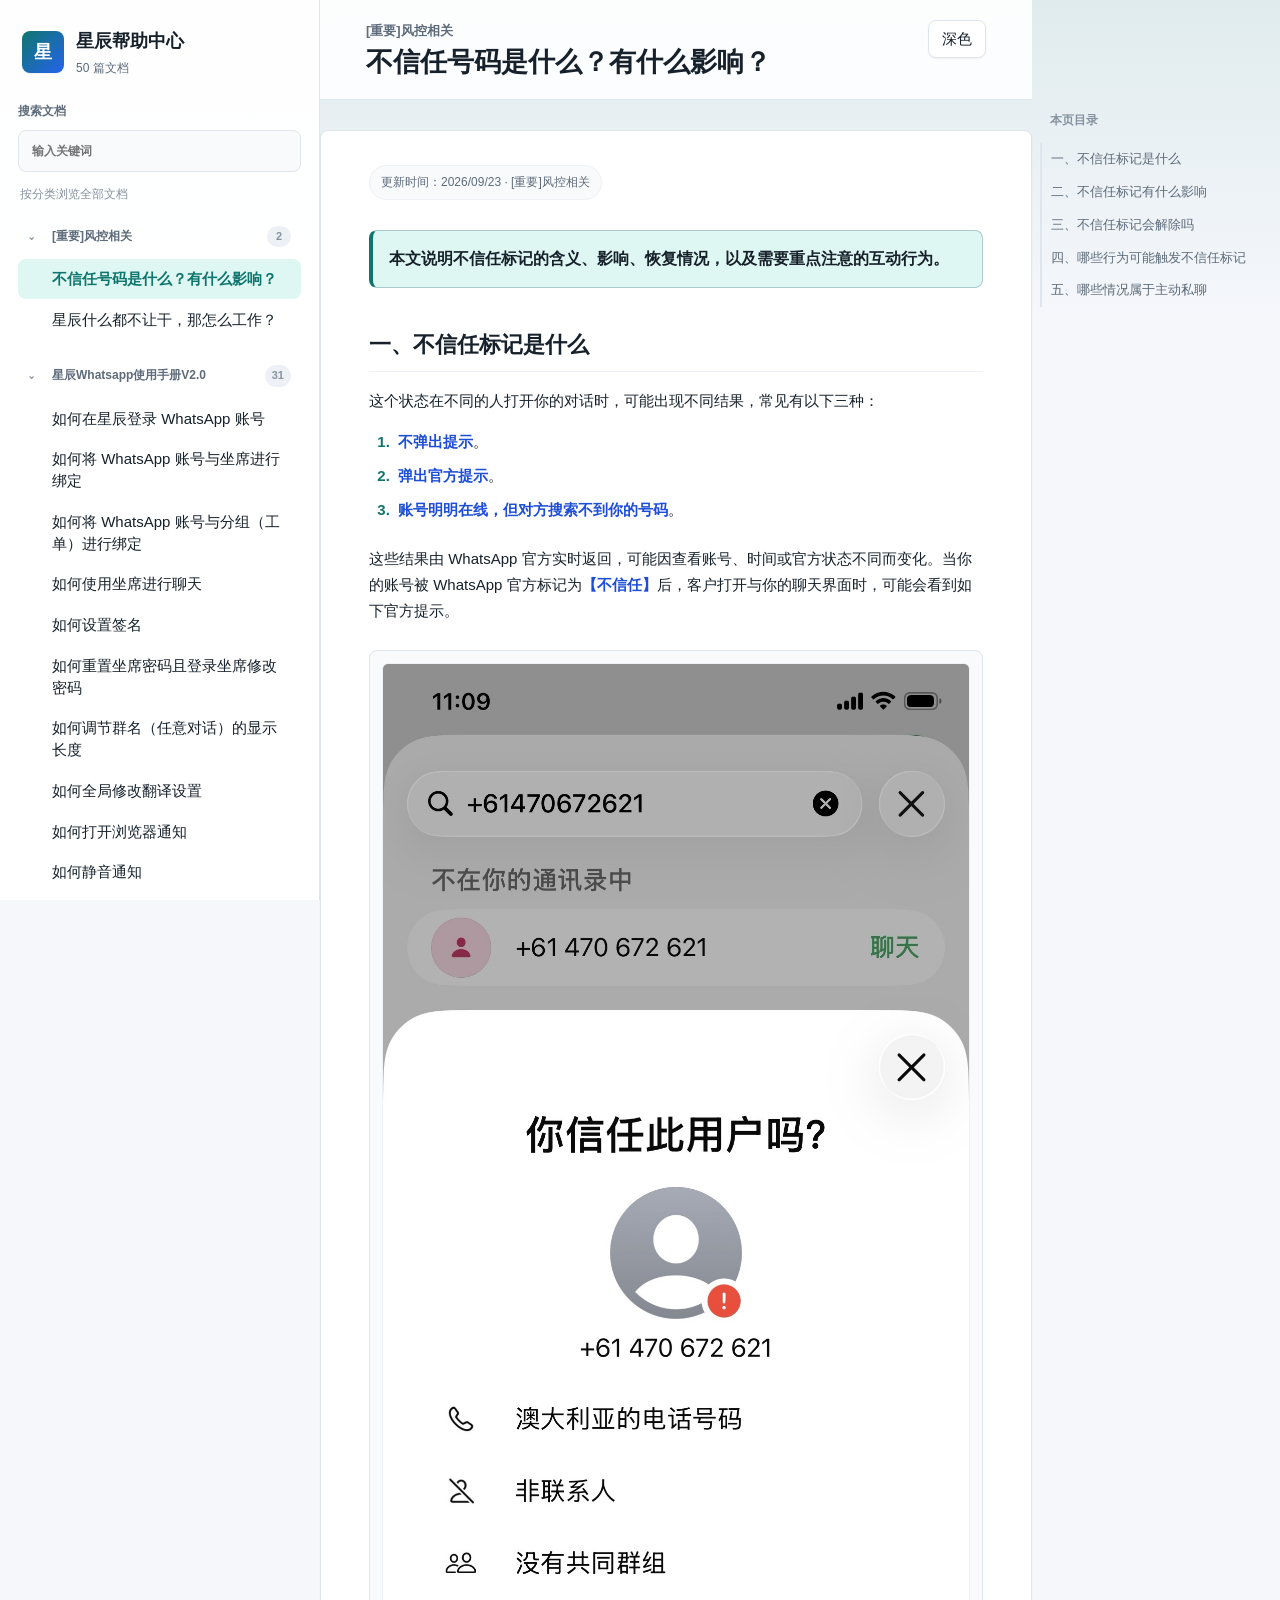
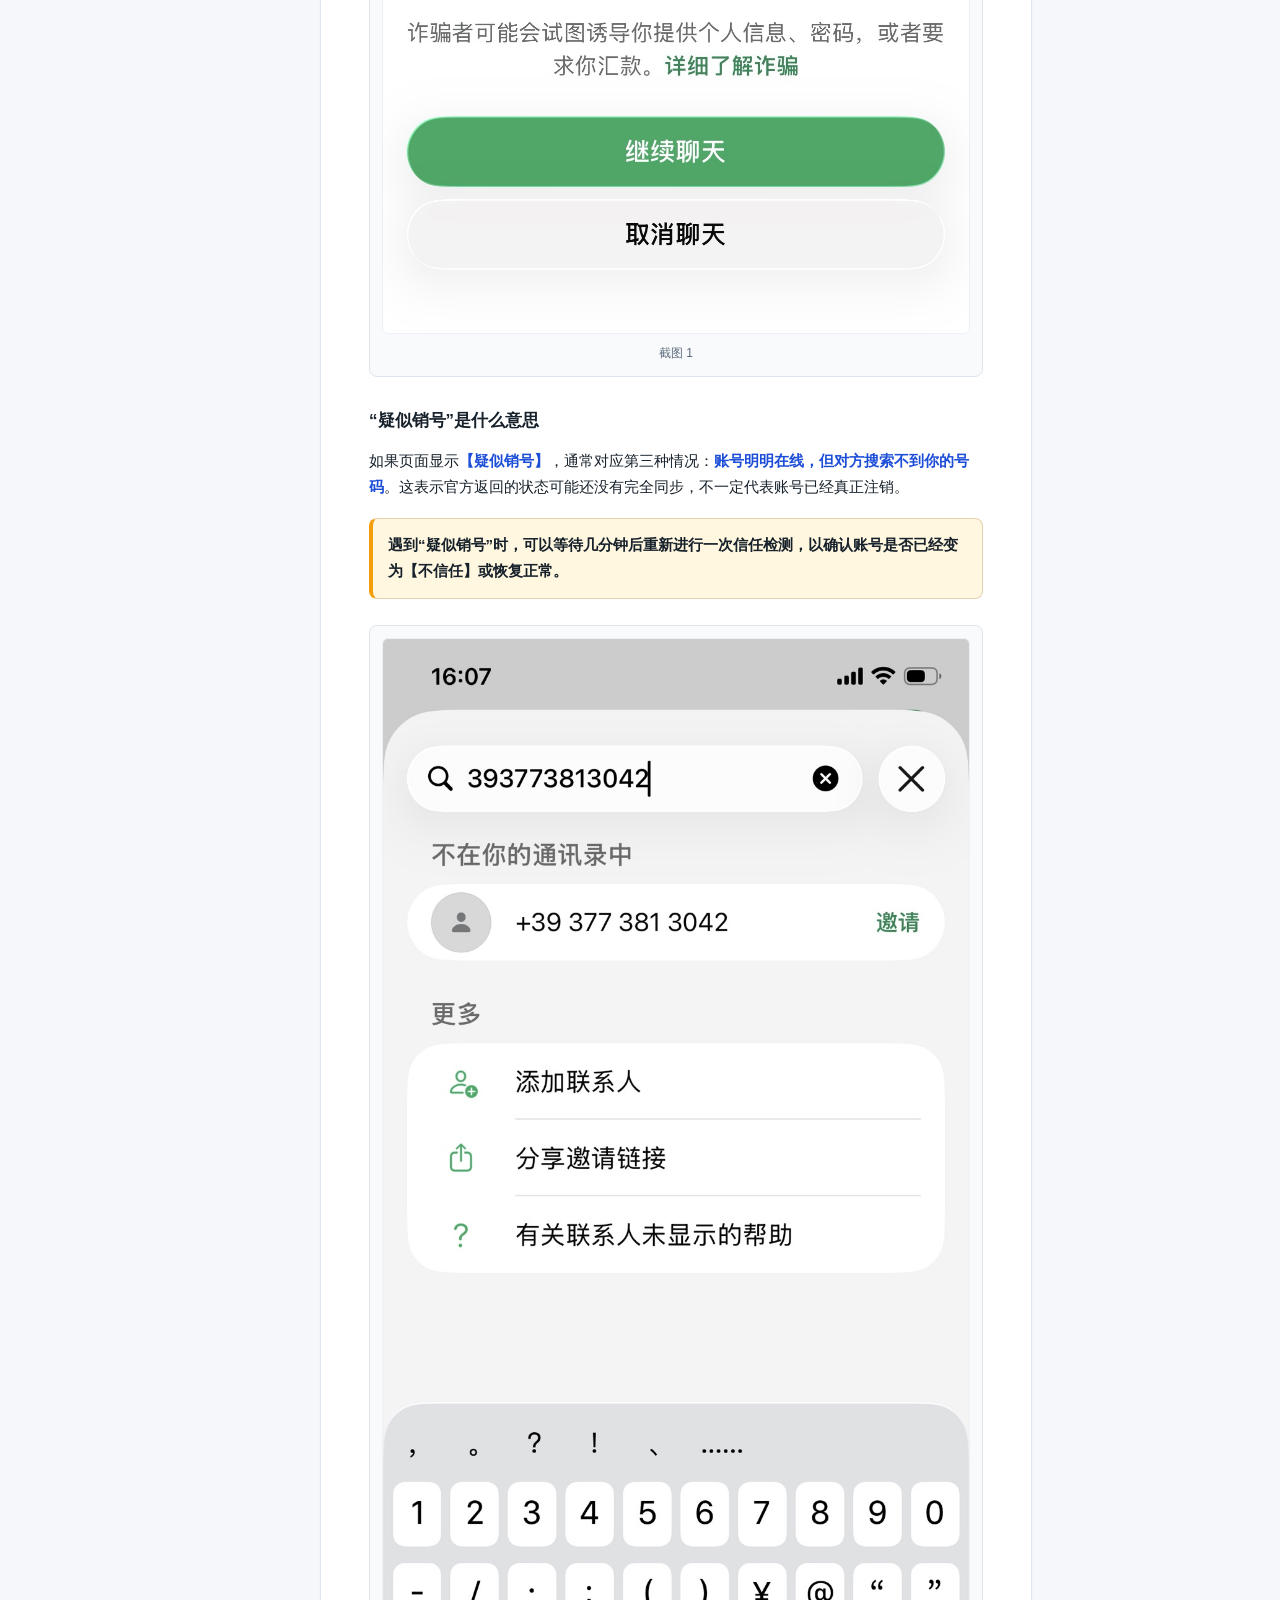
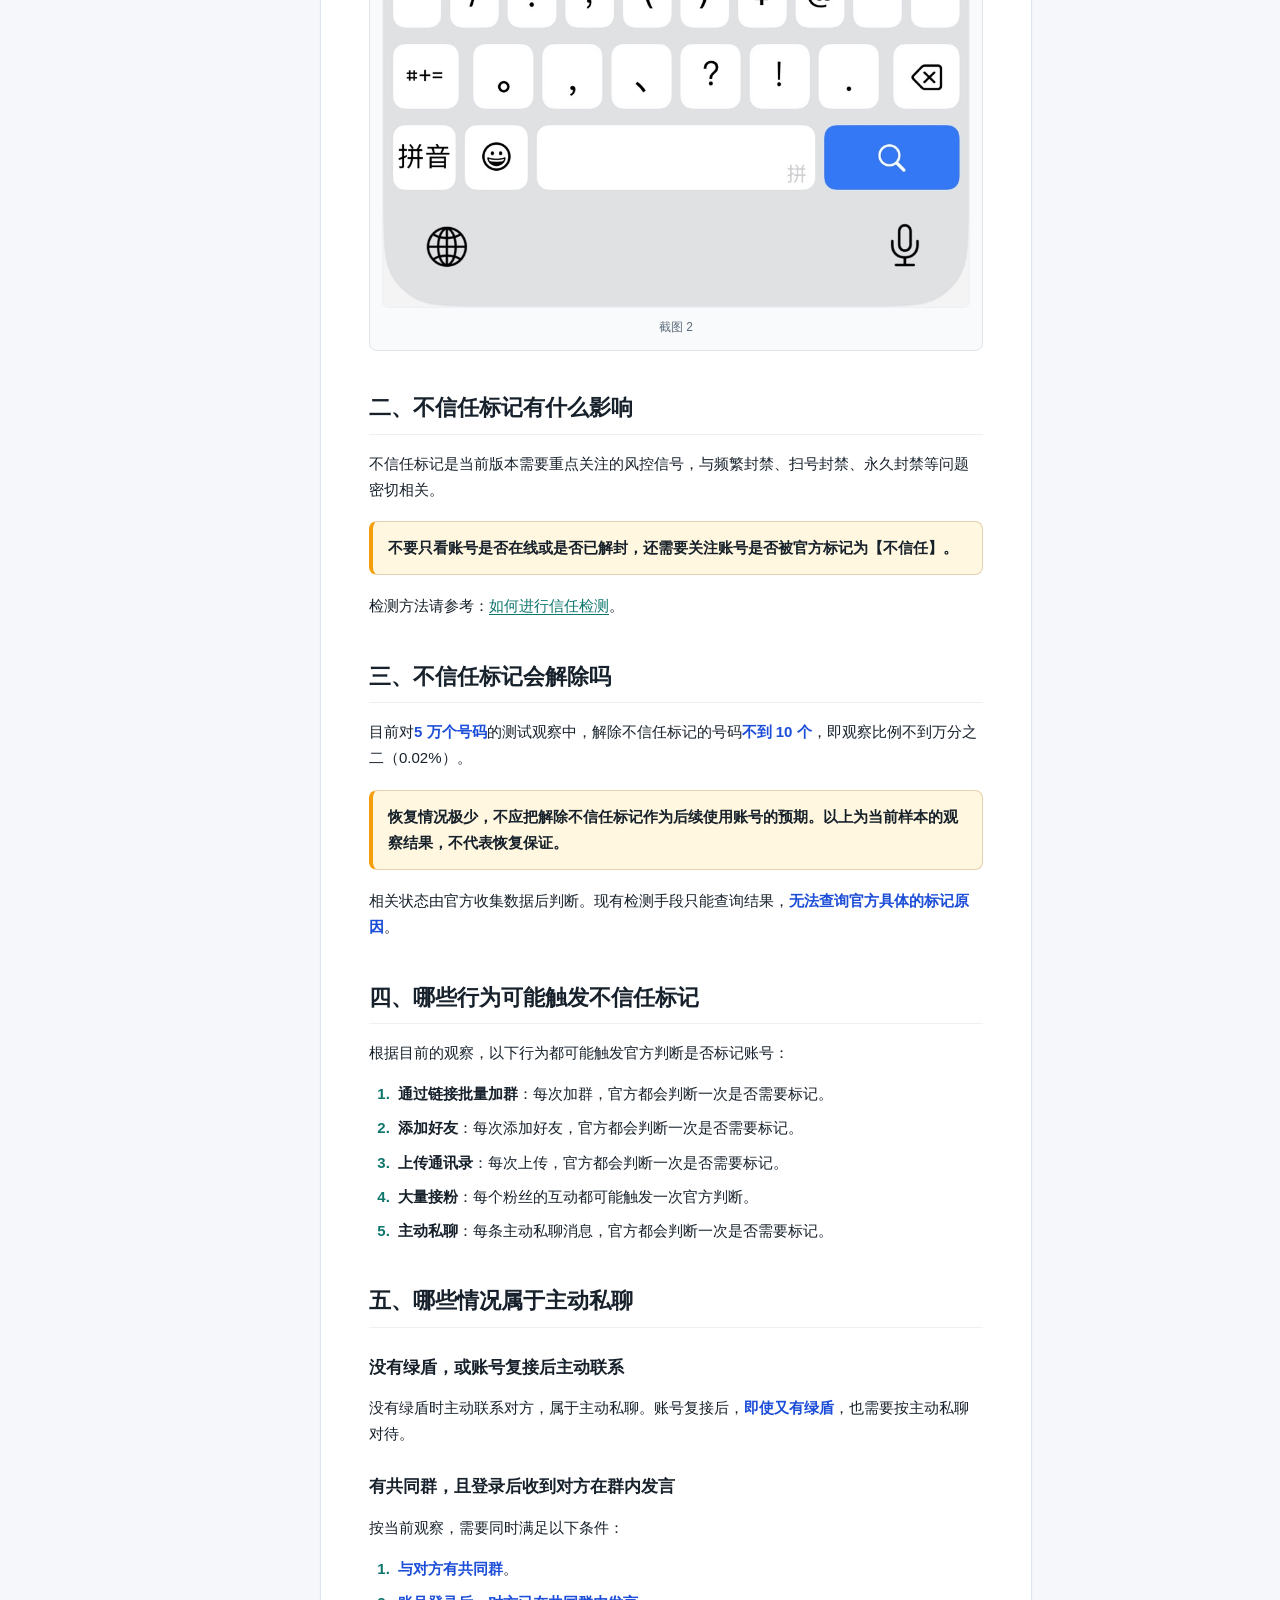
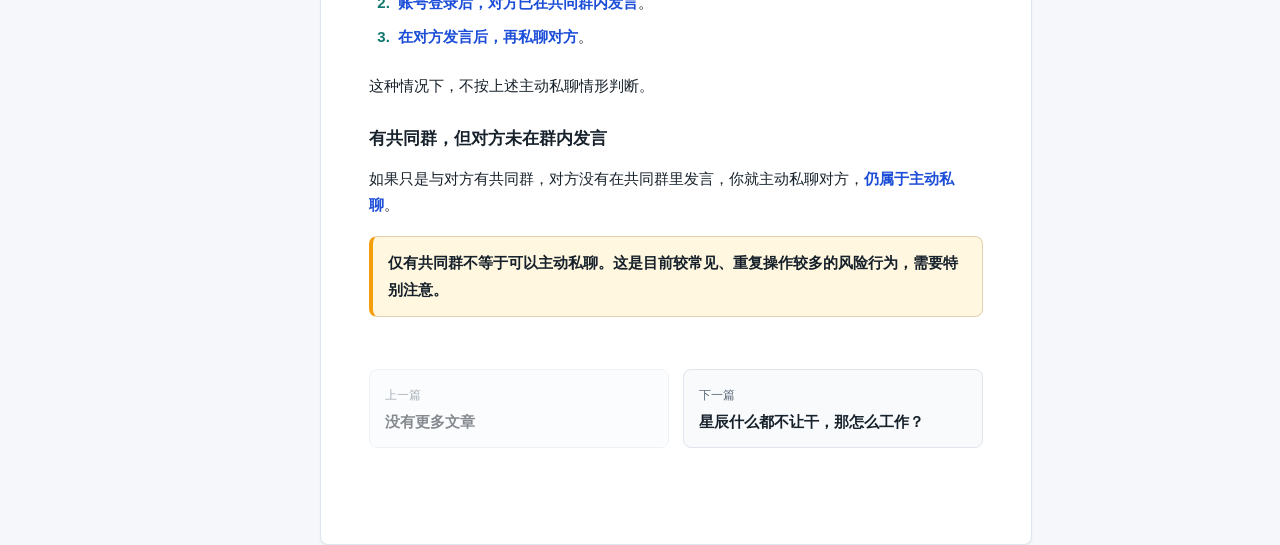
==== site/index.html @ 78dd69f7 "补充批量进群邀请数量问答" ====
<!doctype html>
<html lang="zh-CN">
<head>
  <meta charset="utf-8">
  <meta name="viewport" content="width=device-width, initial-scale=1">
  <title>星辰帮助中心</title>
  <link rel="stylesheet" href="./styles.css">
</head>
<body>
  <svg aria-hidden="true" width="0" height="0" style="position:absolute;overflow:hidden">
    <symbol id="icon-chat-trust" viewBox="0 0 1024 1024">
      <path d="M512 64 160 192v266c0 224 142 421 352 502 210-81 352-278 352-502V192L512 64z"></path>
      <path d="M512 164 256 257v209c0 161 100 306 256 379 156-73 256-218 256-379V257L512 164z" opacity=".28"></path>
      <path d="m449 585-98-98-62 62 160 160 286-286-62-62-224 224z" fill="#fff"></path>
    </symbol>
  </svg>
  <div class="progress" id="progress"></div>
  <aside class="sidebar">
    <div class="brand">
      <div class="brand-mark">星</div>
      <div>
        <div class="brand-title">星辰帮助中心</div>
        <div class="brand-subtitle">50 篇文档</div>
      </div>
    </div>
    <label class="search">
      <span>搜索文档</span>
      <input id="searchInput" type="search" placeholder="输入关键词">
    </label>
    <div class="nav-status" id="navStatus"></div>
    <nav id="nav"></nav>
  </aside>
  <main class="content">
    <header class="topbar">
      <button id="menuButton" class="icon-button menu-button" type="button" aria-label="打开目录">☰</button>
      <div class="topbar-copy">
        <div class="breadcrumb" id="breadcrumb">文档</div>
        <h1 id="articleTitle"></h1>
      </div>
      <button id="themeToggle" class="theme-button" type="button" aria-label="切换主题">深色</button>
    </header>
    <article class="doc">
      <div class="meta" id="articleMeta"></div>
      <div id="articleBody"></div>
      <nav class="pager" id="pager"></nav>
    </article>
  </main>
  <aside class="toc">
    <div class="toc-title">本页目录</div>
    <nav id="tocNav"></nav>
  </aside>
  <div class="scrim" id="scrim"></div>
  <div class="lightbox" id="lightbox" aria-hidden="true">
    <button class="lightbox-close" id="lightboxClose" type="button" aria-label="关闭预览">×</button>
    <img id="lightboxImage" alt="">
  </div>
  <script id="docs-data" type="application/json">[{"category":{"id":"ed3f0d7c344fd76e614a5564","name":"[重要]风控相关","articlesCount":2},"articles":[{"id":"919a5086ea70adfd02980fb4","title":"不信任号码是什么？有什么影响？","updatedAt":"2026-09-23T17:13:05+08:00","searchText":"  本文说明不信任标记的含义、影响、恢复情况，以及需要重点注意的互动行为。       一、不信任标记是什么  这个状态在不同的人打开你的对话时，可能出现不同结果，常见有以下三种：  1. \u003cstrong class=\"doc-blue-strong\"\u003e不弹出提示\u003c/strong\u003e。 2. \u003cstrong class=\"doc-blue-strong\"\u003e弹出官方提示\u003c/strong\u003e。 3. \u003cstrong class=\"doc-blue-strong\"\u003e账号明明在线，但对方搜索不到你的号码\u003c/strong\u003e。  这些结果由 WhatsApp 官方实时返回，可能因查看账号、时间或官方状态不同而变化。当你的账号被 WhatsApp 官方标记为\u003cstrong class=\"doc-blue-strong\"\u003e【不信任】\u003c/strong\u003e后，客户打开与你的聊天界面时，可能会看到如下官方提示。        “疑似销号”是什么意思  如果页面显示\u003cstrong class=\"doc-blue-strong\"\u003e【疑似销号】\u003c/strong\u003e，通常对应第三种情况：\u003cstrong class=\"doc-blue-strong\"\u003e账号明明在线，但对方搜索不到你的号码\u003c/strong\u003e。这表示官方返回的状态可能还没有完全同步，不一定代表账号已经真正注销。  \u003e   遇到“疑似销号”时，可以等待几分钟后重新进行一次信任检测，以确认账号是否已经变为【不信任】或恢复正常。         二、不信任标记有什么影响  不信任标记是当前版本需要重点关注的风控信号，与频繁封禁、扫号封禁、永久封禁等问题密切相关。  \u003e   不要只看账号是否在线或是否已解封，还需要关注账号是否被官方标记为【不信任】。    检测方法请参考： 如何进行信任检测  ../星辰Whatsapp使用手册V2.0/如何进行信任检测.md 。     三、不信任标记会解除吗  目前对\u003cstrong class=\"doc-blue-strong\"\u003e5 万个号码\u003c/strong\u003e的测试观察中，解除不信任标记的号码\u003cstrong class=\"doc-blue-strong\"\u003e不到 10 个\u003c/strong\u003e，即观察比例不到万分之二（0.02%）。  \u003e   恢复情况极少，不应把解除不信任标记作为后续使用账号的预期。以上为当前样本的观察结果，不代表恢复保证。    相关状态由官方收集数据后判断。现有检测手段只能查询结果，\u003cstrong class=\"doc-blue-strong\"\u003e无法查询官方具体的标记原因\u003c/strong\u003e。     四、哪些行为可能触发不信任标记  根据目前的观察，以下行为都可能触发官方判断是否标记账号：  1.   通过链接批量加群  ：每次加群，官方都会判断一次是否需要标记。 2.   添加好友  ：每次添加好友，官方都会判断一次是否需要标记。 3.   上传通讯录  ：每次上传，官方都会判断一次是否需要标记。 4.   大量接粉  ：每个粉丝的互动都可能触发一次官方判断。 5.   主动私聊  ：每条主动私聊消息，官方都会判断一次是否需要标记。     五、哪些情况属于主动私聊      没有绿盾，或账号复接后主动联系  没有绿盾时主动联系对方，属于主动私聊。账号复接后，\u003cstrong class=\"doc-blue-strong\"\u003e即使又有绿盾\u003c/strong\u003e，也需要按主动私聊对待。      有共同群，且登录后收到对方在群内发言  按当前观察，需要同时满足以下条件：  1. \u003cstrong class=\"doc-blue-strong\"\u003e与对方有共同群\u003c/strong\u003e。 2. \u003cstrong class=\"doc-blue-strong\"\u003e账号登录后，对方已在共同群内发言\u003c/strong\u003e。 3. \u003cstrong class=\"doc-blue-strong\"\u003e在对方发言后，再私聊对方\u003c/strong\u003e。  这种情况下，不按上述主动私聊情形判断。      有共同群，但对方未在群内发言  如果只是与对方有共同群，对方没有在共同群里发言，你就主动私聊对方，\u003cstrong class=\"doc-blue-strong\"\u003e仍属于主动私聊\u003c/strong\u003e。  \u003e   仅有共同群不等于可以主动私聊。这是目前较常见、重复操作较多的风险行为，需要特别注意。   ","html":"\u003cp class=\"lead\"\u003e\u003cstrong\u003e本文说明不信任标记的含义、影响、恢复情况，以及需要重点注意的互动行为。\u003c/strong\u003e\u003c/p\u003e\n\u003ch2\u003e一、不信任标记是什么\u003c/h2\u003e\n\u003cp\u003e这个状态在不同的人打开你的对话时，可能出现不同结果，常见有以下三种：\u003c/p\u003e\n\u003col class=\"doc-list\"\u003e\u003cli\u003e\u003cstrong class=\"doc-blue-strong\"\u003e不弹出提示\u003c/strong\u003e。\u003c/li\u003e\u003cli\u003e\u003cstrong class=\"doc-blue-strong\"\u003e弹出官方提示\u003c/strong\u003e。\u003c/li\u003e\u003cli\u003e\u003cstrong class=\"doc-blue-strong\"\u003e账号明明在线，但对方搜索不到你的号码\u003c/strong\u003e。\u003c/li\u003e\u003c/ol\u003e\n\u003cp\u003e这些结果由 WhatsApp 官方实时返回，可能因查看账号、时间或官方状态不同而变化。当你的账号被 WhatsApp 官方标记为\u003cstrong class=\"doc-blue-strong\"\u003e【不信任】\u003c/strong\u003e后，客户打开与你的聊天界面时，可能会看到如下官方提示。\u003c/p\u003e\n\u003cfigure\u003e\u003cimg src=\"./assets/images/untrusted-number-warning.png\" alt=\"\" loading=\"lazy\"\u003e\u003c/figure\u003e\n\u003ch3\u003e“疑似销号”是什么意思\u003c/h3\u003e\n\u003cp\u003e如果页面显示\u003cstrong class=\"doc-blue-strong\"\u003e【疑似销号】\u003c/strong\u003e，通常对应第三种情况：\u003cstrong class=\"doc-blue-strong\"\u003e账号明明在线，但对方搜索不到你的号码\u003c/strong\u003e。这表示官方返回的状态可能还没有完全同步，不一定代表账号已经真正注销。\u003c/p\u003e\n\u003cblockquote\u003e\u003cstrong\u003e遇到“疑似销号”时，可以等待几分钟后重新进行一次信任检测，以确认账号是否已经变为【不信任】或恢复正常。\u003c/strong\u003e\u003c/blockquote\u003e\n\u003cfigure\u003e\u003cimg src=\"./assets/images/untrusted-number-suspected-deleted.png\" alt=\"\" loading=\"lazy\"\u003e\u003c/figure\u003e\n\u003ch2\u003e二、不信任标记有什么影响\u003c/h2\u003e\n\u003cp\u003e不信任标记是当前版本需要重点关注的风控信号，与频繁封禁、扫号封禁、永久封禁等问题密切相关。\u003c/p\u003e\n\u003cblockquote\u003e\u003cstrong\u003e不要只看账号是否在线或是否已解封，还需要关注账号是否被官方标记为【不信任】。\u003c/strong\u003e\u003c/blockquote\u003e\n\u003cp\u003e检测方法请参考：\u003ca href=\"#6ab372e7a6acbf33a85160ac\"\u003e如何进行信任检测\u003c/a\u003e。\u003c/p\u003e\n\u003ch2\u003e三、不信任标记会解除吗\u003c/h2\u003e\n\u003cp\u003e目前对\u003cstrong class=\"doc-blue-strong\"\u003e5 万个号码\u003c/strong\u003e的测试观察中，解除不信任标记的号码\u003cstrong class=\"doc-blue-strong\"\u003e不到 10 个\u003c/strong\u003e，即观察比例不到万分之二（0.02%）。\u003c/p\u003e\n\u003cblockquote\u003e\u003cstrong\u003e恢复情况极少，不应把解除不信任标记作为后续使用账号的预期。以上为当前样本的观察结果，不代表恢复保证。\u003c/strong\u003e\u003c/blockquote\u003e\n\u003cp\u003e相关状态由官方收集数据后判断。现有检测手段只能查询结果，\u003cstrong class=\"doc-blue-strong\"\u003e无法查询官方具体的标记原因\u003c/strong\u003e。\u003c/p\u003e\n\u003ch2\u003e四、哪些行为可能触发不信任标记\u003c/h2\u003e\n\u003cp\u003e根据目前的观察，以下行为都可能触发官方判断是否标记账号：\u003c/p\u003e\n\u003col class=\"doc-list\"\u003e\u003cli\u003e\u003cstrong\u003e通过链接批量加群\u003c/strong\u003e：每次加群，官方都会判断一次是否需要标记。\u003c/li\u003e\u003cli\u003e\u003cstrong\u003e添加好友\u003c/strong\u003e：每次添加好友，官方都会判断一次是否需要标记。\u003c/li\u003e\u003cli\u003e\u003cstrong\u003e上传通讯录\u003c/strong\u003e：每次上传，官方都会判断一次是否需要标记。\u003c/li\u003e\u003cli\u003e\u003cstrong\u003e大量接粉\u003c/strong\u003e：每个粉丝的互动都可能触发一次官方判断。\u003c/li\u003e\u003cli\u003e\u003cstrong\u003e主动私聊\u003c/strong\u003e：每条主动私聊消息，官方都会判断一次是否需要标记。\u003c/li\u003e\u003c/ol\u003e\n\u003ch2\u003e五、哪些情况属于主动私聊\u003c/h2\u003e\n\u003ch3\u003e没有绿盾，或账号复接后主动联系\u003c/h3\u003e\n\u003cp\u003e没有绿盾时主动联系对方，属于主动私聊。账号复接后，\u003cstrong class=\"doc-blue-strong\"\u003e即使又有绿盾\u003c/strong\u003e，也需要按主动私聊对待。\u003c/p\u003e\n\u003ch3\u003e有共同群，且登录后收到对方在群内发言\u003c/h3\u003e\n\u003cp\u003e按当前观察，需要同时满足以下条件：\u003c/p\u003e\n\u003col class=\"doc-list\"\u003e\u003cli\u003e\u003cstrong class=\"doc-blue-strong\"\u003e与对方有共同群\u003c/strong\u003e。\u003c/li\u003e\u003cli\u003e\u003cstrong class=\"doc-blue-strong\"\u003e账号登录后，对方已在共同群内发言\u003c/strong\u003e。\u003c/li\u003e\u003cli\u003e\u003cstrong class=\"doc-blue-strong\"\u003e在对方发言后，再私聊对方\u003c/strong\u003e。\u003c/li\u003e\u003c/ol\u003e\n\u003cp\u003e这种情况下，不按上述主动私聊情形判断。\u003c/p\u003e\n\u003ch3\u003e有共同群，但对方未在群内发言\u003c/h3\u003e\n\u003cp\u003e如果只是与对方有共同群，对方没有在共同群里发言，你就主动私聊对方，\u003cstrong class=\"doc-blue-strong\"\u003e仍属于主动私聊\u003c/strong\u003e。\u003c/p\u003e\n\u003cblockquote\u003e\u003cstrong\u003e仅有共同群不等于可以主动私聊。这是目前较常见、重复操作较多的风险行为，需要特别注意。\u003c/strong\u003e\u003c/blockquote\u003e"},{"id":"3792e14562c0f180947d0e50","title":"星辰什么都不让干，那怎么工作？","updatedAt":"2026-09-23T21:54:07+08:00","searchText":"  星辰不建议部分操作，是为了提醒这些行为可能触发 WhatsApp 官方风控。开展业务前，需要区分账号状态、客户互动条件和不同功能的用途。    \u003e   以下为当前业务观察与使用建议。“低风控”不等于不会封号，绿盾、账号在线或已解封，也不代表账号没有风险。       一、为什么不建议主动加好友  不建议主动把客户或托号添加为联系人（好友），主要原因如下：  1. \u003cstrong class=\"doc-blue-strong\"\u003e每次添加好友都会触发官方评估，官方也会记录每次操作。\u003c/strong\u003e 即使当时没有封号，\u003cstrong class=\"doc-blue-strong\"\u003e操作记录仍会保留\u003c/strong\u003e，并可能影响后续信任状态。 2.   联系人权限会影响隐私信息的可见范围。   部分隐私设置默认对联系人开放，添加对方后，对方可能看到更多账号信息。\u003cstrong class=\"doc-blue-strong\"\u003e专业或观察仔细的客户，可能因你开放的隐私信息而质疑账号的真实性或正常使用情况。\u003c/strong\u003e 3. \u003cstrong class=\"doc-blue-strong\"\u003e邀请进群不要求先加好友。\u003c/strong\u003e 在星辰中，邀请能力主要看盾牌标识：\u003cstrong class=\"doc-blue-strong\"\u003e对方带有黄盾或绿盾，均可用于邀请进群。\u003c/strong\u003e      需要建立客户对话时怎么办  可以联系【F-对接群】使用“同步对话”功能，同步范围包括江河和星辰号码中的有效粉丝，无需先添加好友。  \u003e   同步对话主要用于后续拉群，不等于获得主动私聊权限。绿盾产生前，不要因为已经有对话记录就直接打招呼，否则有封号风险。       二、为什么不建议上传通讯录  上传通讯录相当于批量添加联系人，存在与主动加好友类似的风险。  如果目的是将托号加入列表后拉群，可以了解 如何添加托号  ../星辰Whatsapp使用手册V2.0/如何添加托号.md 。该功能取消了添加好友的动作，将符合条件的带盾牌号码加入联系人列表。  \u003e 添加托号与上传通讯录的区别在于：添加托号\u003cstrong class=\"doc-blue-strong\"\u003e没有“添加联系人”这一步\u003c/strong\u003e。同样地，无论添加托号还是上传通讯录，都\u003cstrong class=\"doc-blue-strong\"\u003e不能主动任意私聊客户\u003c/strong\u003e。     三、为什么不建议通过链接批量加群  通过链接进群时，官方可能针对每次进群行为进行评估。即使当时没有封号，也可能记录相关行为。  对于高风险或风险未知的群，可能出现以下影响：  1. 官方记录账号通过链接进群的行为。 2. 进群账号被封禁。 3. 群组被封禁。 4. 群被封禁时，群成员也可能受到进一步评估，甚至被封号。      群建得久，就一定稳定吗  \u003cstrong class=\"doc-blue-strong\"\u003e建群时间不能单独作为稳定性的判断依据。\u003c/strong\u003e无论群建立于几年前还是几天前，都不能只凭时间将其认定为“老群”或安全群。  为区分建群时间与实际使用表现，星辰将观察中相对稳定的群称为【低风控进出群】。这个名称并不保证后续操作不会触发风控，只能说\u003cstrong class=\"doc-blue-strong\"\u003e经星辰认证的这类群，风控相对较低\u003c/strong\u003e。      相关服务与功能  按当前服务说明，星辰可接受以\u003cstrong class=\"doc-blue-strong\"\u003e20 至 25 个新号为一组\u003c/strong\u003e、协助建立\u003cstrong class=\"doc-blue-strong\"\u003e150 个【低风控进出群】\u003c/strong\u003e的委托，预计\u003cstrong class=\"doc-blue-strong\"\u003e3 至 6 天\u003c/strong\u003e完成。使用这类群邀请客户进群，是当前业务建议中的一种方式。  星辰也提供 【批量进群】  https://doc.chuhaikf.com/site/ manual-batch-invite-groups 作为 【批量加群】  https://doc.chuhaikf.com/site/ 749e3e05e9e68b4ea6aca3a0 的替代功能。\u003cstrong class=\"doc-blue-strong\"\u003e批量进群是批量加群的低风控版本，建议优先选择。\u003c/strong\u003e     四、没有绿盾，如何与客户建立互动      1. 先理解绿盾的含义  绿盾是星辰根据互动情况归纳的标识，用于辅助判断主动联系客户的条件。它\u003cstrong class=\"doc-blue-strong\"\u003e不会因为登录时间或加好友时间自动产生\u003c/strong\u003e，也可能在\u003cstrong class=\"doc-blue-strong\"\u003e封号后丢失\u003c/strong\u003e。  恢复绿盾需要客户再次满足主动互动条件。  \u003e \u003cstrong class=\"doc-blue-strong\"\u003e【2026年9月23日更新】\u003c/strong\u003e如果账号已被官方标记为【不信任】，即使有绿盾，收发消息仍可能有较高封号风险。      2. 共同群中的互动条件  客户没有主动私聊时，\u003cstrong class=\"doc-blue-strong\"\u003e同时满足以下三个条件，一定会产生绿盾\u003c/strong\u003e：  1. \u003cstrong class=\"doc-blue-strong\"\u003e你与客户在同一个群内\u003c/strong\u003e。 2. \u003cstrong class=\"doc-blue-strong\"\u003e你的账号保持在线\u003c/strong\u003e。 3. \u003cstrong class=\"doc-blue-strong\"\u003e在线期间收到客户在共同群内的发言\u003c/strong\u003e。  \u003e   注意：   业务中要着重引导客户在共同群内发言交流，这样\u003cstrong class=\"doc-blue-strong\"\u003e群内所有在线托号都会因为满足条件获得客户的绿盾\u003c/strong\u003e，\u003cstrong class=\"doc-blue-strong\"\u003e有绿盾就能私聊\u003c/strong\u003e。  \u003e   注意：   这种条件有可能产生比绿盾更稳定的  超级绿盾  ，可以  无视  账号的  不信任  状态      3. 客户主动添加你为联系人  按当前功能说明，如果客户主动将你添加为联系人，可以使用【限量低风控发送】模式与其联系。  \u003e   条件是客户添加了你，而不是你主动添加客户。这个模式是低风控模式，满足条件基本可以保证低风控私聊。    坐席系统查询“客户是否已将你添加为联系人”的功能，原计划近期上线，使用时请以实际界面为准。   \u003e   注意：   这种条件有可能产生比绿盾更稳定的  超级绿盾  ，可以  无视  账号的  不信任  状态，复接后还会  保留超级绿盾        4. 不满足条件时，不要强行打招呼  如果上述条件都不满足，强行私聊可能导致封号或被官方标记。关于盾牌的详细说明，请参考 什么是盾牌超能力  ../常见问题/什么是盾牌超能力.md 。     五、接粉较多时，如何安排账号使用      1. 先区分账号状态  星辰在业务中将\u003cstrong class=\"doc-blue-strong\"\u003e已被标记为【不信任】的号码\u003c/strong\u003e称为\u003cstrong class=\"doc-blue-strong\"\u003e“不稳定号”\u003c/strong\u003e，将\u003cstrong class=\"doc-blue-strong\"\u003e尚未被标记的号码\u003c/strong\u003e称为\u003cstrong class=\"doc-blue-strong\"\u003e“暂稳定号”\u003c/strong\u003e。  \u003e   注意：   \u003cstrong class=\"doc-blue-strong\"\u003e“暂稳定”只表示当前观察结果，不代表长期稳定。\u003c/strong\u003e暂稳定号也会因为\u003cstrong class=\"doc-blue-strong\"\u003e乱操作被官方标记为【不信任】，成为废号\u003c/strong\u003e。      2. 根据风险安排角色  星辰建议业务改进方向：\u003cstrong class=\"doc-blue-strong\"\u003e不稳定号承担接粉等风险较高的工作\u003c/strong\u003e，角色包括\u003cstrong class=\"doc-blue-strong\"\u003e部分助理号和消耗型账号\u003c/strong\u003e；\u003cstrong class=\"doc-blue-strong\"\u003e暂稳定号用于老师号和部分助理号\u003c/strong\u003e。  \u003e   暂稳定号使用要求：   \u003cstrong class=\"doc-blue-strong\"\u003e禁止主动操作\u003c/strong\u003e；进群时\u003cstrong class=\"doc-blue-strong\"\u003e必须由其他账号邀请进群\u003c/strong\u003e。  已经被标记为\u003cstrong class=\"doc-blue-strong\"\u003e【不信任】\u003c/strong\u003e的账号，基本不会再恢复为暂稳定号。可以将其作为\u003cstrong class=\"doc-blue-strong\"\u003e消耗型号码\u003c/strong\u003e使用，用于接粉、必要的冒险打招呼等\u003cstrong class=\"doc-blue-strong\"\u003e必定触发风控审查的操作\u003c/strong\u003e。  \u003e   注意：   \u003cstrong class=\"doc-blue-strong\"\u003e不要主动补充不信任废号，也要尽量避免暂稳定号变成废号。\u003c/strong\u003e消耗型号码的成本\u003cstrong class=\"doc-blue-strong\"\u003e不到实卡号码的五分之一\u003c/strong\u003e。      3. 接粉后的衔接  \u003cstrong class=\"doc-blue-strong\"\u003e不稳定号或江河号码\u003c/strong\u003e接收的粉丝，可以通过\u003cstrong class=\"doc-blue-strong\"\u003e【同步粉丝】\u003c/strong\u003e等功能衔接，再由具备邀请条件的账号将客户邀请到群内。后续业务开展按照\u003cstrong class=\"doc-blue-strong\"\u003e【没有绿盾，如何与客户建立互动】\u003c/strong\u003e进行。  \u003e   注意：   \u003cstrong class=\"doc-blue-strong\"\u003e同步粉丝、邀请进群都是低风控操作。\u003c/strong\u003e      4. 同时考虑成本和持续使用能力  经过验证，部分号码的成本\u003cstrong class=\"doc-blue-strong\"\u003e比不稳定号低约 5—6 倍\u003c/strong\u003e，也能完成不稳定号码可以完成的工作。  安排业务时，应同时考虑账号成本、客户联系的连续性和封号风险，不要只关注单个账号还能使用多久。\u003cstrong class=\"doc-blue-strong\"\u003e不要纠结不稳定号码如何变回稳定，应该围绕维持号码暂稳定来规划业务。\u003c/strong\u003e ","html":"\u003cp class=\"lead\"\u003e\u003cstrong\u003e星辰不建议部分操作，是为了提醒这些行为可能触发 WhatsApp 官方风控。开展业务前，需要区分账号状态、客户互动条件和不同功能的用途。\u003c/strong\u003e\u003c/p\u003e\n\u003cblockquote\u003e\u003cstrong\u003e以下为当前业务观察与使用建议。“低风控”不等于不会封号，绿盾、账号在线或已解封，也不代表账号没有风险。\u003c/strong\u003e\u003c/blockquote\u003e\n\u003ch2\u003e一、为什么不建议主动加好友\u003c/h2\u003e\n\u003cp\u003e不建议主动把客户或托号添加为联系人（好友），主要原因如下：\u003c/p\u003e\n\u003col class=\"doc-list\"\u003e\u003cli\u003e\u003cstrong class=\"doc-blue-strong\"\u003e每次添加好友都会触发官方评估，官方也会记录每次操作。\u003c/strong\u003e 即使当时没有封号，\u003cstrong class=\"doc-blue-strong\"\u003e操作记录仍会保留\u003c/strong\u003e，并可能影响后续信任状态。\u003c/li\u003e\u003cli\u003e\u003cstrong\u003e联系人权限会影响隐私信息的可见范围。\u003c/strong\u003e 部分隐私设置默认对联系人开放，添加对方后，对方可能看到更多账号信息。\u003cstrong class=\"doc-blue-strong\"\u003e专业或观察仔细的客户，可能因你开放的隐私信息而质疑账号的真实性或正常使用情况。\u003c/strong\u003e\u003c/li\u003e\u003cli\u003e\u003cstrong class=\"doc-blue-strong\"\u003e邀请进群不要求先加好友。\u003c/strong\u003e 在星辰中，邀请能力主要看盾牌标识：\u003cstrong class=\"doc-blue-strong\"\u003e对方带有黄盾或绿盾，均可用于邀请进群。\u003c/strong\u003e\u003c/li\u003e\u003c/ol\u003e\n\u003ch3\u003e需要建立客户对话时怎么办\u003c/h3\u003e\n\u003cp\u003e可以联系【F-对接群】使用“同步对话”功能，同步范围包括江河和星辰号码中的有效粉丝，无需先添加好友。\u003c/p\u003e\n\u003cblockquote\u003e\u003cstrong\u003e同步对话主要用于后续拉群，不等于获得主动私聊权限。绿盾产生前，不要因为已经有对话记录就直接打招呼，否则有封号风险。\u003c/strong\u003e\u003c/blockquote\u003e\n\u003ch2\u003e二、为什么不建议上传通讯录\u003c/h2\u003e\n\u003cp\u003e上传通讯录相当于批量添加联系人，存在与主动加好友类似的风险。\u003c/p\u003e\n\u003cp\u003e如果目的是将托号加入列表后拉群，可以了解\u003ca href=\"#6a82f2f23892f81caa27c4a0\"\u003e如何添加托号\u003c/a\u003e。该功能取消了添加好友的动作，将符合条件的带盾牌号码加入联系人列表。\u003c/p\u003e\n\u003cblockquote\u003e添加托号与上传通讯录的区别在于：添加托号\u003cstrong class=\"doc-blue-strong\"\u003e没有“添加联系人”这一步\u003c/strong\u003e。同样地，无论添加托号还是上传通讯录，都\u003cstrong class=\"doc-blue-strong\"\u003e不能主动任意私聊客户\u003c/strong\u003e。\u003c/blockquote\u003e\n\u003ch2\u003e三、为什么不建议通过链接批量加群\u003c/h2\u003e\n\u003cp\u003e通过链接进群时，官方可能针对每次进群行为进行评估。即使当时没有封号，也可能记录相关行为。\u003c/p\u003e\n\u003cp\u003e对于高风险或风险未知的群，可能出现以下影响：\u003c/p\u003e\n\u003col class=\"doc-list\"\u003e\u003cli\u003e官方记录账号通过链接进群的行为。\u003c/li\u003e\u003cli\u003e进群账号被封禁。\u003c/li\u003e\u003cli\u003e群组被封禁。\u003c/li\u003e\u003cli\u003e群被封禁时，群成员也可能受到进一步评估，甚至被封号。\u003c/li\u003e\u003c/ol\u003e\n\u003ch3\u003e群建得久，就一定稳定吗\u003c/h3\u003e\n\u003cp\u003e\u003cstrong class=\"doc-blue-strong\"\u003e建群时间不能单独作为稳定性的判断依据。\u003c/strong\u003e无论群建立于几年前还是几天前，都不能只凭时间将其认定为“老群”或安全群。\u003c/p\u003e\n\u003cp\u003e为区分建群时间与实际使用表现，星辰将观察中相对稳定的群称为【低风控进出群】。这个名称并不保证后续操作不会触发风控，只能说\u003cstrong class=\"doc-blue-strong\"\u003e经星辰认证的这类群，风控相对较低\u003c/strong\u003e。\u003c/p\u003e\n\u003ch3\u003e相关服务与功能\u003c/h3\u003e\n\u003cp\u003e按当前服务说明，星辰可接受以\u003cstrong class=\"doc-blue-strong\"\u003e20 至 25 个新号为一组\u003c/strong\u003e、协助建立\u003cstrong class=\"doc-blue-strong\"\u003e150 个【低风控进出群】\u003c/strong\u003e的委托，预计\u003cstrong class=\"doc-blue-strong\"\u003e3 至 6 天\u003c/strong\u003e完成。使用这类群邀请客户进群，是当前业务建议中的一种方式。\u003c/p\u003e\n\u003cp\u003e星辰也提供\u003ca href=\"https://doc.chuhaikf.com/site/#manual-batch-invite-groups\"\u003e【批量进群】\u003c/a\u003e作为\u003ca href=\"https://doc.chuhaikf.com/site/#749e3e05e9e68b4ea6aca3a0\"\u003e【批量加群】\u003c/a\u003e的替代功能。\u003cstrong class=\"doc-blue-strong\"\u003e批量进群是批量加群的低风控版本，建议优先选择。\u003c/strong\u003e\u003c/p\u003e\n\u003ch2\u003e四、没有绿盾，如何与客户建立互动\u003c/h2\u003e\n\u003ch3\u003e1. 先理解绿盾的含义\u003c/h3\u003e\n\u003cp\u003e绿盾是星辰根据互动情况归纳的标识，用于辅助判断主动联系客户的条件。它\u003cstrong class=\"doc-blue-strong\"\u003e不会因为登录时间或加好友时间自动产生\u003c/strong\u003e，也可能在\u003cstrong class=\"doc-blue-strong\"\u003e封号后丢失\u003c/strong\u003e。\u003c/p\u003e\n\u003cp\u003e恢复绿盾需要客户再次满足主动互动条件。\u003c/p\u003e\n\u003cblockquote\u003e\u003cstrong class=\"doc-blue-strong\"\u003e【2026年9月23日更新】\u003c/strong\u003e如果账号已被官方标记为【不信任】，即使有绿盾，收发消息仍可能有较高封号风险。\u003c/blockquote\u003e\n\u003ch3\u003e2. 共同群中的互动条件\u003c/h3\u003e\n\u003cp\u003e客户没有主动私聊时，\u003cstrong class=\"doc-blue-strong\"\u003e同时满足以下三个条件，一定会产生绿盾\u003c/strong\u003e：\u003c/p\u003e\n\u003col class=\"doc-list\"\u003e\u003cli\u003e\u003cstrong class=\"doc-blue-strong\"\u003e你与客户在同一个群内\u003c/strong\u003e。\u003c/li\u003e\u003cli\u003e\u003cstrong class=\"doc-blue-strong\"\u003e你的账号保持在线\u003c/strong\u003e。\u003c/li\u003e\u003cli\u003e\u003cstrong class=\"doc-blue-strong\"\u003e在线期间收到客户在共同群内的发言\u003c/strong\u003e。\u003c/li\u003e\u003c/ol\u003e\n\u003cblockquote\u003e\u003cstrong\u003e注意：\u003c/strong\u003e 业务中要着重引导客户在共同群内发言交流，这样\u003cstrong class=\"doc-blue-strong\"\u003e群内所有在线托号都会因为满足条件获得客户的绿盾\u003c/strong\u003e，\u003cstrong class=\"doc-blue-strong\"\u003e有绿盾就能私聊\u003c/strong\u003e。\u003c/blockquote\u003e\n\u003cblockquote\u003e\u003cstrong\u003e注意：\u003c/strong\u003e 这种条件有可能产生比绿盾更稳定的\u003cstrong\u003e超级绿盾\u003c/strong\u003e，可以\u003cstrong\u003e无视\u003c/strong\u003e账号的\u003cstrong\u003e不信任\u003c/strong\u003e状态\u003c/blockquote\u003e\n\u003ch3\u003e3. 客户主动添加你为联系人\u003c/h3\u003e\n\u003cp\u003e按当前功能说明，如果客户主动将你添加为联系人，可以使用【限量低风控发送】模式与其联系。\u003c/p\u003e\n\u003cblockquote\u003e\u003cstrong\u003e条件是客户添加了你，而不是你主动添加客户。这个模式是低风控模式，满足条件基本可以保证低风控私聊。\u003c/strong\u003e\u003c/blockquote\u003e\n\u003cp\u003e坐席系统查询“客户是否已将你添加为联系人”的功能，原计划近期上线，使用时请以实际界面为准。\u003c/p\u003e\n\u003cblockquote\u003e\u003cstrong\u003e注意：\u003c/strong\u003e 这种条件有可能产生比绿盾更稳定的\u003cstrong\u003e超级绿盾\u003c/strong\u003e，可以\u003cstrong\u003e无视\u003c/strong\u003e账号的\u003cstrong\u003e不信任\u003c/strong\u003e状态，复接后还会\u003cstrong\u003e保留超级绿盾\u003c/strong\u003e\u003c/blockquote\u003e\n\u003ch3\u003e4. 不满足条件时，不要强行打招呼\u003c/h3\u003e\n\u003cp\u003e如果上述条件都不满足，强行私聊可能导致封号或被官方标记。关于盾牌的详细说明，请参考\u003ca href=\"#017fd6fd9859424b3e429587\"\u003e什么是盾牌超能力\u003c/a\u003e。\u003c/p\u003e\n\u003ch2\u003e五、接粉较多时，如何安排账号使用\u003c/h2\u003e\n\u003ch3\u003e1. 先区分账号状态\u003c/h3\u003e\n\u003cp\u003e星辰在业务中将\u003cstrong class=\"doc-blue-strong\"\u003e已被标记为【不信任】的号码\u003c/strong\u003e称为\u003cstrong class=\"doc-blue-strong\"\u003e“不稳定号”\u003c/strong\u003e，将\u003cstrong class=\"doc-blue-strong\"\u003e尚未被标记的号码\u003c/strong\u003e称为\u003cstrong class=\"doc-blue-strong\"\u003e“暂稳定号”\u003c/strong\u003e。\u003c/p\u003e\n\u003cblockquote\u003e\u003cstrong\u003e注意：\u003c/strong\u003e \u003cstrong class=\"doc-blue-strong\"\u003e“暂稳定”只表示当前观察结果，不代表长期稳定。\u003c/strong\u003e暂稳定号也会因为\u003cstrong class=\"doc-blue-strong\"\u003e乱操作被官方标记为【不信任】，成为废号\u003c/strong\u003e。\u003c/blockquote\u003e\n\u003ch3\u003e2. 根据风险安排角色\u003c/h3\u003e\n\u003cp\u003e星辰建议业务改进方向：\u003cstrong class=\"doc-blue-strong\"\u003e不稳定号承担接粉等风险较高的工作\u003c/strong\u003e，角色包括\u003cstrong class=\"doc-blue-strong\"\u003e部分助理号和消耗型账号\u003c/strong\u003e；\u003cstrong class=\"doc-blue-strong\"\u003e暂稳定号用于老师号和部分助理号\u003c/strong\u003e。\u003c/p\u003e\n\u003cblockquote\u003e\u003cstrong\u003e暂稳定号使用要求：\u003c/strong\u003e \u003cstrong class=\"doc-blue-strong\"\u003e禁止主动操作\u003c/strong\u003e；进群时\u003cstrong class=\"doc-blue-strong\"\u003e必须由其他账号邀请进群\u003c/strong\u003e。\u003c/blockquote\u003e\n\u003cp\u003e已经被标记为\u003cstrong class=\"doc-blue-strong\"\u003e【不信任】\u003c/strong\u003e的账号，基本不会再恢复为暂稳定号。可以将其作为\u003cstrong class=\"doc-blue-strong\"\u003e消耗型号码\u003c/strong\u003e使用，用于接粉、必要的冒险打招呼等\u003cstrong class=\"doc-blue-strong\"\u003e必定触发风控审查的操作\u003c/strong\u003e。\u003c/p\u003e\n\u003cblockquote\u003e\u003cstrong\u003e注意：\u003c/strong\u003e \u003cstrong class=\"doc-blue-strong\"\u003e不要主动补充不信任废号，也要尽量避免暂稳定号变成废号。\u003c/strong\u003e消耗型号码的成本\u003cstrong class=\"doc-blue-strong\"\u003e不到实卡号码的五分之一\u003c/strong\u003e。\u003c/blockquote\u003e\n\u003ch3\u003e3. 接粉后的衔接\u003c/h3\u003e\n\u003cp\u003e\u003cstrong class=\"doc-blue-strong\"\u003e不稳定号或江河号码\u003c/strong\u003e接收的粉丝，可以通过\u003cstrong class=\"doc-blue-strong\"\u003e【同步粉丝】\u003c/strong\u003e等功能衔接，再由具备邀请条件的账号将客户邀请到群内。后续业务开展按照\u003cstrong class=\"doc-blue-strong\"\u003e【没有绿盾，如何与客户建立互动】\u003c/strong\u003e进行。\u003c/p\u003e\n\u003cblockquote\u003e\u003cstrong\u003e注意：\u003c/strong\u003e \u003cstrong class=\"doc-blue-strong\"\u003e同步粉丝、邀请进群都是低风控操作。\u003c/strong\u003e\u003c/blockquote\u003e\n\u003ch3\u003e4. 同时考虑成本和持续使用能力\u003c/h3\u003e\n\u003cp\u003e经过验证，部分号码的成本\u003cstrong class=\"doc-blue-strong\"\u003e比不稳定号低约 5—6 倍\u003c/strong\u003e，也能完成不稳定号码可以完成的工作。\u003c/p\u003e\n\u003cp\u003e安排业务时，应同时考虑账号成本、客户联系的连续性和封号风险，不要只关注单个账号还能使用多久。\u003cstrong class=\"doc-blue-strong\"\u003e不要纠结不稳定号码如何变回稳定，应该围绕维持号码暂稳定来规划业务。\u003c/strong\u003e\u003c/p\u003e"}]},{"category":{"id":"4623ca0b97109196381e087b","name":"星辰Whatsapp使用手册V2.0","articlesCount":31},"articles":[{"id":"69a7d0daa889b919f4222ff9","title":"如何在星辰登录 WhatsApp 账号","updatedAt":"2026-05-20T19:56:33+08:00","searchText":"  登录前请先确认预计登录的账号数量，并购买对应数量的端口和IP,星辰的端口相当于一台手机，一个号登录需要一个端口和一个IP，即一号一端口一IP      一、购买 端口 1. 点击左上方【购买套餐】 2. 选择【whatsapp】产品，修改需要购买的端口个数，默认选择时间是一个月。       3. 勾选同意《服务协议》，点击【前往支付】，进入【确认订单】弹窗。 4. 确认订单信息无误后，必须点击【确认支付】。       5. 购买成功后，点击导航【账号管理】-\u003e【whatsapp】会看到购买的端口数目增加在【端口总数】和【可用端口数】。          二、购买 IP  登录 WhatsApp 账号前，建议先完成 IP 购买，避免后续绑定或登录时因 IP 未准备好影响操作。  1. 在左侧菜单点击【IP 列表】，进入 IP 管理页面。 2. 在 IP 列表中查看当前账号已拥有的 IP 情况。 3. 点击右侧【购买 IP】按钮，打开【购买 IP】弹窗。        填写购买信息  1. 选择需要购买的 IP 国家或地区。 2. 选择购买数量。目前 IP 仅支持单次购买 30 天。 3. 勾选同意《服务协议》，点击【前往支付】，进入【确认订单】弹窗。       4. 确认订单信息无误后，必须点击【确认支付】。     \u003e 注意：必须看清楚国家和数量是否对，购买错误无法退款。       5. 页面提示【支付成功】后，表示端口购买成功。  \u003e 注意：IP 购买最晚 30 分钟发货，平均发货时间为 10 分钟。如果超过 30 分钟仍未到账，请联系客服处理。为保证账号能正常登录和使用，建议提前购买 IP。        三、将 WhatsApp 账号登录到管理员账号下  \u003e 建议先完成 IP 购买，再进行账号登录或绑定操作。  1. 点击导航【账号管理】-\u003e【whatsapp】-\u003e 【登录】按钮，打开登录弹窗。       2. 选择已购买的ip -\u003e填写托号预设昵称 -\u003e 选择 国家 -\u003e 填入 国家区号的号码，如：86135    3252，点击【确认】。     3. 如果号码没有被注册，请求发送成功会弹出【验证码】输入窗口，输入手机收到的短信验证码，再次点击【确认】，如果页面显示【导入成功】代表号码已经注册并登录成功。         4. 如果号码已经被注册，请求发送成功会弹出【主设备验证码】输入窗口，输入手机whatsapp上弹出的转移码，再次点击【确认】，如果页面显示【导入成功】代表号码已经转移并登录成功。    \u003e 注意：如果明知号码已经被注册，但是登录【自动】发的是短信，可以在第2点，选择【设备转移码】强制发出转移码    \u003e 注意：转移码不能正常识别的号码，大多数是风控中的号码（风控不等于封号，表现是不让正常登录），故强制模式有一定失败的概率，遇到登录失败24小时后再试         5. 登录成功后，【WhatsApp 账号】会加入到【星辰客服系统】中，后续可绑定坐席并进行业务操作。     四、下一步：绑定坐席  账号登录到星辰客服系统后，如需由坐席继续操作，请参考： 如何将 WhatsApp 账号与坐席进行绑定  ./如何将 WhatsApp 账号与坐席进行绑定.md  ","html":"\u003cp class=\"lead\"\u003e\u003cstrong\u003e登录前请先确认预计登录的账号数量，并购买对应数量的端口和IP,星辰的端口相当于一台手机，一个号登录需要一个端口和一个IP，即一号一端口一IP\u003c/strong\u003e\u003c/p\u003e\n\u003ch2\u003e一、购买 端口\u003c/h2\u003e\n\u003col class=\"doc-list\"\u003e\u003cli\u003e点击左上方【购买套餐】\u003c/li\u003e\u003cli\u003e选择【whatsapp】产品，修改需要购买的端口个数，默认选择时间是一个月。\u003cfigure\u003e\u003cimg src=\"./assets/images/buy-port-product.png\" alt=\"\" loading=\"lazy\"\u003e\u003c/figure\u003e\u003c/li\u003e\u003cli\u003e勾选同意《服务协议》，点击【前往支付】，进入【确认订单】弹窗。\u003c/li\u003e\u003cli\u003e确认订单信息无误后，必须点击【确认支付】。\u003cfigure\u003e\u003cimg src=\"./assets/images/buy-port-confirm.png\" alt=\"\" loading=\"lazy\"\u003e\u003c/figure\u003e\u003c/li\u003e\u003cli\u003e购买成功后，点击导航【账号管理】-\u0026gt;【whatsapp】会看到购买的端口数目增加在【端口总数】和【可用端口数】。\u003cfigure\u003e\u003cimg src=\"./assets/images/buy-port-success.png\" alt=\"\" loading=\"lazy\"\u003e\u003c/figure\u003e\u003c/li\u003e\u003c/ol\u003e\n\u003ch2\u003e二、购买 IP\u003c/h2\u003e\n\u003cp\u003e登录 WhatsApp 账号前，建议先完成 IP 购买，避免后续绑定或登录时因 IP 未准备好影响操作。\u003c/p\u003e\n\u003col class=\"doc-list\"\u003e\u003cli\u003e在左侧菜单点击【IP 列表】，进入 IP 管理页面。\u003c/li\u003e\u003cli\u003e在 IP 列表中查看当前账号已拥有的 IP 情况。\u003c/li\u003e\u003cli\u003e点击右侧【购买 IP】按钮，打开【购买 IP】弹窗。\u003c/li\u003e\u003c/ol\u003e\n\u003cfigure\u003e\u003cimg src=\"./assets/images/zukmwa7IZW-ac64f475bc.png\" alt=\"\" loading=\"lazy\"\u003e\u003c/figure\u003e\n\u003ch3\u003e填写购买信息\u003c/h3\u003e\n\u003col class=\"doc-list\"\u003e\u003cli\u003e选择需要购买的 IP 国家或地区。\u003c/li\u003e\u003cli\u003e选择购买数量。目前 IP 仅支持单次购买 30 天。\u003c/li\u003e\u003cli\u003e勾选同意《服务协议》，点击【前往支付】，进入【确认订单】弹窗。\u003cfigure\u003e\u003cimg src=\"./assets/images/ht7o55Co4x-7f8b61a70d.png\" alt=\"\" loading=\"lazy\"\u003e\u003c/figure\u003e\u003c/li\u003e\u003cli\u003e确认订单信息无误后，必须点击【确认支付】。\u003cblockquote\u003e注意：必须看清楚国家和数量是否对，购买错误无法退款。\u003c/blockquote\u003e\u003cfigure\u003e\u003cimg src=\"./assets/images/jXLbKgRBEt-982b576941.png\" alt=\"\" loading=\"lazy\"\u003e\u003c/figure\u003e\u003c/li\u003e\u003cli\u003e页面提示【支付成功】后，表示端口购买成功。\u003c/li\u003e\u003c/ol\u003e\n\u003cblockquote\u003e注意：IP 购买最晚 30 分钟发货，平均发货时间为 10 分钟。如果超过 30 分钟仍未到账，请联系客服处理。为保证账号能正常登录和使用，建议提前购买 IP。\u003c/blockquote\u003e\n\u003cfigure\u003e\u003cimg src=\"./assets/images/9OKAADOYLf-be6448c8b0.png\" alt=\"\" loading=\"lazy\"\u003e\u003c/figure\u003e\n\u003ch2\u003e三、将 WhatsApp 账号登录到管理员账号下\u003c/h2\u003e\n\u003cblockquote\u003e建议先完成 IP 购买，再进行账号登录或绑定操作。\u003c/blockquote\u003e\n\u003col class=\"doc-list\"\u003e\u003cli\u003e点击导航【账号管理】-\u0026gt;【whatsapp】-\u0026gt; 【登录】按钮，打开登录弹窗。\u003cfigure\u003e\u003cimg src=\"./assets/images/8BrgAWN41H-aec3eeffd6.png\" alt=\"\" loading=\"lazy\"\u003e\u003c/figure\u003e\u003c/li\u003e\u003cli\u003e选择已购买的ip -\u0026gt;填写托号预设昵称 -\u0026gt; 选择 国家 -\u0026gt; 填入 国家区号的号码，如：86135****3252，点击【确认】。\u003cfigure\u003e\u003cimg src=\"./assets/images/8_tBTq4P4H-024a697adc.png\" alt=\"\" loading=\"lazy\"\u003e\u003c/figure\u003e\u003c/li\u003e\u003cli\u003e如果号码没有被注册，请求发送成功会弹出【验证码】输入窗口，输入手机收到的短信验证码，再次点击【确认】，如果页面显示【导入成功】代表号码已经注册并登录成功。\u003cfigure\u003e\u003cimg src=\"./assets/images/u8Phpw7b7j-2ae6016992.png\" alt=\"\" loading=\"lazy\"\u003e\u003c/figure\u003e\u003cfigure\u003e\u003cimg src=\"./assets/images/login-success-extra.png\" alt=\"\" loading=\"lazy\"\u003e\u003c/figure\u003e\u003c/li\u003e\u003cli\u003e如果号码已经被注册，请求发送成功会弹出【主设备验证码】输入窗口，输入手机whatsapp上弹出的转移码，再次点击【确认】，如果页面显示【导入成功】代表号码已经转移并登录成功。\u003cblockquote\u003e注意：如果明知号码已经被注册，但是登录【自动】发的是短信，可以在第2点，选择【设备转移码】强制发出转移码\u003c/blockquote\u003e\u003cblockquote\u003e注意：转移码不能正常识别的号码，大多数是风控中的号码（风控不等于封号，表现是不让正常登录），故强制模式有一定失败的概率，遇到登录失败24小时后再试\u003c/blockquote\u003e\u003cfigure\u003e\u003cimg src=\"./assets/images/login-transfer-code.png\" alt=\"\" loading=\"lazy\"\u003e\u003c/figure\u003e\u003cfigure\u003e\u003cimg src=\"./assets/images/login-success-extra.png\" alt=\"\" loading=\"lazy\"\u003e\u003c/figure\u003e\u003c/li\u003e\u003cli\u003e登录成功后，【WhatsApp 账号】会加入到【星辰客服系统】中，后续可绑定坐席并进行业务操作。\u003c/li\u003e\u003c/ol\u003e\n\u003ch2\u003e四、下一步：绑定坐席\u003c/h2\u003e\n\u003cp\u003e账号登录到星辰客服系统后，如需由坐席继续操作，请参考：\u003ca href=\"#8a8a83d08de3e1db318905f2\"\u003e如何将 WhatsApp 账号与坐席进行绑定\u003c/a\u003e\u003c/p\u003e"},{"id":"8a8a83d08de3e1db318905f2","title":"如何将 WhatsApp 账号与坐席进行绑定","updatedAt":"2026-05-20T18:45:00+08:00","searchText":"  本文说明如何新建坐席账号，并将 WhatsApp 账号绑定到对应坐席。绑定完成后，坐席登录坐席系统即可操作该 WhatsApp 账号。    \u003e 注意：如果需要更改已绑定的坐席（在坐席中去掉某个号码的绑定），请联系【F-对接群】里面反馈。     一、新建坐席账号  1. 展开左侧菜单【客服坐席】，点击【坐席列表】。       2. 进入【坐席列表】后，点击【新增】，打开【新增坐席账号】弹窗。           3. 按要求填写坐席账号信息，确认无误后点击【确定】。       4. 页面提示创建成功后，即完成坐席账号新建。     二、将 WhatsApp 账号绑定到坐席  1. 在坐席列表中找到需要绑定的坐席账号，点击该账号旁边的【编辑】。       2. 在编辑弹窗中，点击【WhatsApp 账号】旁边的文本框，打开账号选择弹窗。       3. 勾选需要绑定到该坐席的 WhatsApp 账号，点击【确定】。       4. 回到编辑弹窗后，再次点击【确定】，保存绑定关系。       5. 页面提示【编辑成功】，且【绑定账号数】发生变化，即表示 WhatsApp 账号绑定成功。坐席登录【坐席系统】后，即可操作该 WhatsApp 账号。          三、坐席功能权限说明  坐席权限会影响坐席系统中可使用的功能。创建或编辑坐席时，请根据业务需要勾选对应权限。  1. 好友权限     勾选后，坐席系统可以使用查找联系人功能；不勾选则无法查找联系人。           2. 群组 / 社群权限     勾选后，坐席系统可以创建群组和创建社群；不勾选则无法使用相关功能。           3. 聊天权限     勾选后，坐席系统可以进行私聊和群聊；不勾选则无法使用聊天功能。          ","html":"\u003cp class=\"lead\"\u003e\u003cstrong\u003e本文说明如何新建坐席账号，并将 WhatsApp 账号绑定到对应坐席。绑定完成后，坐席登录坐席系统即可操作该 WhatsApp 账号。\u003c/strong\u003e\u003c/p\u003e\n\u003cblockquote\u003e注意：如果需要更改已绑定的坐席（在坐席中去掉某个号码的绑定），请联系【F-对接群】里面反馈。\u003c/blockquote\u003e\n\u003ch2\u003e一、新建坐席账号\u003c/h2\u003e\n\u003col class=\"doc-list\"\u003e\u003cli\u003e展开左侧菜单【客服坐席】，点击【坐席列表】。\u003cfigure\u003e\u003cimg src=\"./assets/images/hDQb6UAHeJ-fc6d2060be.png\" alt=\"\" loading=\"lazy\"\u003e\u003c/figure\u003e\u003c/li\u003e\u003cli\u003e进入【坐席列表】后，点击【新增】，打开【新增坐席账号】弹窗。\u003cfigure\u003e\u003cimg src=\"./assets/images/ivDF8Eek4O-7c164b9b23.png\" alt=\"\" loading=\"lazy\"\u003e\u003c/figure\u003e\u003cfigure\u003e\u003cimg src=\"./assets/images/cunM36JQn7-b76b9026ba.png\" alt=\"\" loading=\"lazy\"\u003e\u003c/figure\u003e\u003c/li\u003e\u003cli\u003e按要求填写坐席账号信息，确认无误后点击【确定】。\u003cfigure\u003e\u003cimg src=\"./assets/images/GsAG5kF1D7-9348d11869.png\" alt=\"\" loading=\"lazy\"\u003e\u003c/figure\u003e\u003c/li\u003e\u003cli\u003e页面提示创建成功后，即完成坐席账号新建。\u003c/li\u003e\u003c/ol\u003e\n\u003ch2\u003e二、将 WhatsApp 账号绑定到坐席\u003c/h2\u003e\n\u003col class=\"doc-list\"\u003e\u003cli\u003e在坐席列表中找到需要绑定的坐席账号，点击该账号旁边的【编辑】。\u003cfigure\u003e\u003cimg src=\"./assets/images/edmLwJPj8j-9b5275d1a0.png\" alt=\"\" loading=\"lazy\"\u003e\u003c/figure\u003e\u003c/li\u003e\u003cli\u003e在编辑弹窗中，点击【WhatsApp 账号】旁边的文本框，打开账号选择弹窗。\u003cfigure\u003e\u003cimg src=\"./assets/images/e-N43l7OJa-5faf0eec6d.png\" alt=\"\" loading=\"lazy\"\u003e\u003c/figure\u003e\u003c/li\u003e\u003cli\u003e勾选需要绑定到该坐席的 WhatsApp 账号，点击【确定】。\u003cfigure\u003e\u003cimg src=\"./assets/images/GqDGLUdIRf-eb927d61e8.png\" alt=\"\" loading=\"lazy\"\u003e\u003c/figure\u003e\u003c/li\u003e\u003cli\u003e回到编辑弹窗后，再次点击【确定】，保存绑定关系。\u003cfigure\u003e\u003cimg src=\"./assets/images/EC-WAwgfI1-9860e0f427.png\" alt=\"\" loading=\"lazy\"\u003e\u003c/figure\u003e\u003c/li\u003e\u003cli\u003e页面提示【编辑成功】，且【绑定账号数】发生变化，即表示 WhatsApp 账号绑定成功。坐席登录【坐席系统】后，即可操作该 WhatsApp 账号。\u003cfigure\u003e\u003cimg src=\"./assets/images/qTN1gsZA6V-e655212994.png\" alt=\"\" loading=\"lazy\"\u003e\u003c/figure\u003e\u003c/li\u003e\u003c/ol\u003e\n\u003ch2\u003e三、坐席功能权限说明\u003c/h2\u003e\n\u003cp\u003e坐席权限会影响坐席系统中可使用的功能。创建或编辑坐席时，请根据业务需要勾选对应权限。\u003c/p\u003e\n\u003col class=\"doc-list\"\u003e\u003cli\u003e好友权限\u003cp\u003e勾选后，坐席系统可以使用查找联系人功能；不勾选则无法查找联系人。\u003c/p\u003e\u003cfigure\u003e\u003cimg src=\"./assets/images/FokS5hW5ip-1a38caa1c7.png\" alt=\"\" loading=\"lazy\"\u003e\u003c/figure\u003e\u003cfigure\u003e\u003cimg src=\"./assets/images/hUT11-PWuR-4d72132ee5.png\" alt=\"\" loading=\"lazy\"\u003e\u003c/figure\u003e\u003c/li\u003e\u003cli\u003e群组 / 社群权限\u003cp\u003e勾选后，坐席系统可以创建群组和创建社群；不勾选则无法使用相关功能。\u003c/p\u003e\u003cfigure\u003e\u003cimg src=\"./assets/images/qU8ni7gCru-57529cdf9f.png\" alt=\"\" loading=\"lazy\"\u003e\u003c/figure\u003e\u003cfigure\u003e\u003cimg src=\"./assets/images/cT6DG-S15r-665d0450a2.png\" alt=\"\" loading=\"lazy\"\u003e\u003c/figure\u003e\u003c/li\u003e\u003cli\u003e聊天权限\u003cp\u003e勾选后，坐席系统可以进行私聊和群聊；不勾选则无法使用聊天功能。\u003c/p\u003e\u003cfigure\u003e\u003cimg src=\"./assets/images/NomAZA1Yav-24192bcf3d.png\" alt=\"\" loading=\"lazy\"\u003e\u003c/figure\u003e\u003cfigure\u003e\u003cimg src=\"./assets/images/f8SwCB7Szj-07e2032b10.png\" alt=\"\" loading=\"lazy\"\u003e\u003c/figure\u003e\u003c/li\u003e\u003c/ol\u003e"},{"id":"4bd71ff4ff791cc70cb2b33a","title":"如何将 WhatsApp 账号与分组（工单）进行绑定","updatedAt":"2026-05-20T18:50:00+08:00","searchText":"  本文说明如何将 WhatsApp 账号绑定到指定分组（工单）。绑定完成后，账号会归属到对应工单下，方便后续分组管理和业务操作。    \u003e 注意：接粉工单号请找【阿宝】提供。如需调整或更改工单，也请联系【阿宝】处理。     一、进入 WhatsApp 账号列表  1. 在左侧菜单中点击【账号管理】。 2. 点击【WhatsApp】，进入【WhatsApp 账号列表】。          二、选择需要绑定的账号  1. 在账号列表中，找到需要绑定分组的 WhatsApp 账号。 2. 勾选【未绑定分组】的 WhatsApp 账号。 3. 点击【绑定分组】，打开【选择分组】弹窗。              三、输入工单号并确认绑定  1. 在弹窗中输入【阿宝】分配的工单号。 2. 确认工单号无误后，点击【确定】。 3. 页面提示【绑定成功】后，表示 WhatsApp 账号已成功绑定到对应分组（工单）。      ","html":"\u003cp class=\"lead\"\u003e\u003cstrong\u003e本文说明如何将 WhatsApp 账号绑定到指定分组（工单）。绑定完成后，账号会归属到对应工单下，方便后续分组管理和业务操作。\u003c/strong\u003e\u003c/p\u003e\n\u003cblockquote\u003e注意：接粉工单号请找【阿宝】提供。如需调整或更改工单，也请联系【阿宝】处理。\u003c/blockquote\u003e\n\u003ch2\u003e一、进入 WhatsApp 账号列表\u003c/h2\u003e\n\u003col class=\"doc-list\"\u003e\u003cli\u003e在左侧菜单中点击【账号管理】。\u003c/li\u003e\u003cli\u003e点击【WhatsApp】，进入【WhatsApp 账号列表】。\u003cfigure\u003e\u003cimg src=\"./assets/images/6IOfECSlVp-12276427d4.png\" alt=\"\" loading=\"lazy\"\u003e\u003c/figure\u003e\u003c/li\u003e\u003c/ol\u003e\n\u003ch2\u003e二、选择需要绑定的账号\u003c/h2\u003e\n\u003col class=\"doc-list\"\u003e\u003cli\u003e在账号列表中，找到需要绑定分组的 WhatsApp 账号。\u003c/li\u003e\u003cli\u003e勾选【未绑定分组】的 WhatsApp 账号。\u003c/li\u003e\u003cli\u003e点击【绑定分组】，打开【选择分组】弹窗。\u003cfigure\u003e\u003cimg src=\"./assets/images/5CBwQsueXG-63264a9f6e.png\" alt=\"\" loading=\"lazy\"\u003e\u003c/figure\u003e\u003cfigure\u003e\u003cimg src=\"./assets/images/dNJVCmvQl3-a6ba1128eb.png\" alt=\"\" loading=\"lazy\"\u003e\u003c/figure\u003e\u003c/li\u003e\u003c/ol\u003e\n\u003ch2\u003e三、输入工单号并确认绑定\u003c/h2\u003e\n\u003col class=\"doc-list\"\u003e\u003cli\u003e在弹窗中输入【阿宝】分配的工单号。\u003c/li\u003e\u003cli\u003e确认工单号无误后，点击【确定】。\u003c/li\u003e\u003cli\u003e页面提示【绑定成功】后，表示 WhatsApp 账号已成功绑定到对应分组（工单）。\u003cfigure\u003e\u003cimg src=\"./assets/images/YdnKhgfMuD-c15bb87bfc.png\" alt=\"\" loading=\"lazy\"\u003e\u003c/figure\u003e\u003c/li\u003e\u003c/ol\u003e"},{"id":"3c582c7841373f5b2c92ce9c","title":"如何使用坐席进行聊天","updatedAt":"2026-05-20T18:55:00+08:00","searchText":"  本文说明坐席如何登录坐席系统，并使用已绑定的 WhatsApp 账号进行聊天。坐席系统的聊天操作方式与 WhatsApp 网页端基本一致。        一、打开坐席系统  1. 打开坐席系统登录页面。 2. 访问链接： 星辰坐席系统  https://www.xckfkf.com/ /login           二、登录坐席账号  1. 输入正确的坐席账号。 2. 输入密码和验证码。 3. 点击【确定】，提交登录。          三、进入聊天页面  1. 登录成功后，系统会进入坐席系统主页面。 2. 在坐席系统中选择需要操作的 WhatsApp 账号或会话。 3. 进入会话后即可进行私聊或群聊操作。       \u003e 提示：坐席系统的聊天体验与 WhatsApp 网页端基本一致。如果看不到对应账号，请先确认该 WhatsApp 账号是否已经绑定到当前坐席。 ","html":"\u003cp class=\"lead\"\u003e\u003cstrong\u003e本文说明坐席如何登录坐席系统，并使用已绑定的 WhatsApp 账号进行聊天。坐席系统的聊天操作方式与 WhatsApp 网页端基本一致。\u003c/strong\u003e\u003c/p\u003e\n\u003ch2\u003e一、打开坐席系统\u003c/h2\u003e\n\u003col class=\"doc-list\"\u003e\u003cli\u003e打开坐席系统登录页面。\u003c/li\u003e\u003cli\u003e访问链接：\u003ca href=\"https://www.xckfkf.com/#/login\"\u003e星辰坐席系统\u003c/a\u003e\u003cfigure\u003e\u003cimg src=\"./assets/images/wdFQn6PTKs-31120cf441.png\" alt=\"\" loading=\"lazy\"\u003e\u003c/figure\u003e\u003c/li\u003e\u003c/ol\u003e\n\u003ch2\u003e二、登录坐席账号\u003c/h2\u003e\n\u003col class=\"doc-list\"\u003e\u003cli\u003e输入正确的坐席账号。\u003c/li\u003e\u003cli\u003e输入密码和验证码。\u003c/li\u003e\u003cli\u003e点击【确定】，提交登录。\u003cfigure\u003e\u003cimg src=\"./assets/images/ndI9Xsp4R6-4781beeb5c.png\" alt=\"\" loading=\"lazy\"\u003e\u003c/figure\u003e\u003c/li\u003e\u003c/ol\u003e\n\u003ch2\u003e三、进入聊天页面\u003c/h2\u003e\n\u003col class=\"doc-list\"\u003e\u003cli\u003e登录成功后，系统会进入坐席系统主页面。\u003c/li\u003e\u003cli\u003e在坐席系统中选择需要操作的 WhatsApp 账号或会话。\u003c/li\u003e\u003cli\u003e进入会话后即可进行私聊或群聊操作。\u003cfigure\u003e\u003cimg src=\"./assets/images/OhMkAUis8s-44e403bb1a.png\" alt=\"\" loading=\"lazy\"\u003e\u003c/figure\u003e\u003c/li\u003e\u003c/ol\u003e\n\u003cblockquote\u003e提示：坐席系统的聊天体验与 WhatsApp 网页端基本一致。如果看不到对应账号，请先确认该 WhatsApp 账号是否已经绑定到当前坐席。\u003c/blockquote\u003e"},{"id":"130e72704a7ad203b64004ca","title":"如何设置签名","updatedAt":"2026-05-20T22:02:24+08:00","searchText":"  本文说明如何在后台或坐席系统中设置 WhatsApp 账号签名，以及签名同步和过期后的显示规则。    \u003e 提示：同一个账号在后台和坐席系统中的签名状态是同步的，任意一端修改后都会影响该账号当前签名。     一、在后台设置签名  1. 进入后台【WhatsApp】账号列表。 2. 找到需要设置签名的账号。 3. 点击【编辑签名】，打开签名设置弹窗。       4. 输入需要展示的签名内容。 5. 选择签名生效时长。 6. 点击【确认】保存设置。 7. 页面显示签名内容和倒计时后，表示签名设置成功。          二、在坐席系统设置签名  1. 登录坐席系统。 2. 找到需要设置签名的账号。 3. 对账号点击鼠标右键。 4. 点击【修改资料】，打开账号资料弹窗。       5. 在弹窗中点击【设置状态】。       6. 输入状态内容。 7. 选择状态生效时间。 8. 点击【保存】。       9. 页面提示设置成功后，表示坐席端签名已生效。          三、签名同步和过期说明  1. 后台和坐席系统设置的是同一个账号签名，状态会保持同步。 2. 签名到期后会自动失效，其他人再查看该账号时会看到默认签名。 3. 例如签名设置为 24 小时，【笑脸在线】在第 24 小时内有效；超过 24 小时后即为已过期。 4. 如果签名仍需继续展示，请在过期前重新设置或延长时间。      ","html":"\u003cp class=\"lead\"\u003e\u003cstrong\u003e本文说明如何在后台或坐席系统中设置 WhatsApp 账号签名，以及签名同步和过期后的显示规则。\u003c/strong\u003e\u003c/p\u003e\n\u003cblockquote\u003e提示：同一个账号在后台和坐席系统中的签名状态是同步的，任意一端修改后都会影响该账号当前签名。\u003c/blockquote\u003e\n\u003ch2\u003e一、在后台设置签名\u003c/h2\u003e\n\u003col class=\"doc-list\"\u003e\u003cli\u003e进入后台【WhatsApp】账号列表。\u003c/li\u003e\u003cli\u003e找到需要设置签名的账号。\u003c/li\u003e\u003cli\u003e点击【编辑签名】，打开签名设置弹窗。\u003cfigure\u003e\u003cimg src=\"./assets/images/00-Q4__ldx-c468a1edd9.png\" alt=\"\" loading=\"lazy\"\u003e\u003c/figure\u003e\u003c/li\u003e\u003cli\u003e输入需要展示的签名内容。\u003c/li\u003e\u003cli\u003e选择签名生效时长。\u003c/li\u003e\u003cli\u003e点击【确认】保存设置。\u003c/li\u003e\u003cli\u003e页面显示签名内容和倒计时后，表示签名设置成功。\u003cfigure\u003e\u003cimg src=\"./assets/images/YUjwMXQ0kY-564face54a.png\" alt=\"\" loading=\"lazy\"\u003e\u003c/figure\u003e\u003c/li\u003e\u003c/ol\u003e\n\u003ch2\u003e二、在坐席系统设置签名\u003c/h2\u003e\n\u003col class=\"doc-list\"\u003e\u003cli\u003e登录坐席系统。\u003c/li\u003e\u003cli\u003e找到需要设置签名的账号。\u003c/li\u003e\u003cli\u003e对账号点击鼠标右键。\u003c/li\u003e\u003cli\u003e点击【修改资料】，打开账号资料弹窗。\u003cfigure\u003e\u003cimg src=\"./assets/images/CheHjt8G_D-00a8fa2357.png\" alt=\"\" loading=\"lazy\"\u003e\u003c/figure\u003e\u003c/li\u003e\u003cli\u003e在弹窗中点击【设置状态】。\u003cfigure\u003e\u003cimg src=\"./assets/images/jb4q3ZDS68-924d7ba60a.png\" alt=\"\" loading=\"lazy\"\u003e\u003c/figure\u003e\u003c/li\u003e\u003cli\u003e输入状态内容。\u003c/li\u003e\u003cli\u003e选择状态生效时间。\u003c/li\u003e\u003cli\u003e点击【保存】。\u003cfigure\u003e\u003cimg src=\"./assets/images/CzIWTEG0g0-5ea58bcfce.png\" alt=\"\" loading=\"lazy\"\u003e\u003c/figure\u003e\u003c/li\u003e\u003cli\u003e页面提示设置成功后，表示坐席端签名已生效。\u003cfigure\u003e\u003cimg src=\"./assets/images/1kmhf85z3T-a475c95616.png\" alt=\"\" loading=\"lazy\"\u003e\u003c/figure\u003e\u003c/li\u003e\u003c/ol\u003e\n\u003ch2\u003e三、签名同步和过期说明\u003c/h2\u003e\n\u003col class=\"doc-list\"\u003e\u003cli\u003e后台和坐席系统设置的是同一个账号签名，状态会保持同步。\u003c/li\u003e\u003cli\u003e签名到期后会自动失效，其他人再查看该账号时会看到默认签名。\u003c/li\u003e\u003cli\u003e例如签名设置为 24 小时，【笑脸在线】在第 24 小时内有效；超过 24 小时后即为已过期。\u003c/li\u003e\u003cli\u003e如果签名仍需继续展示，请在过期前重新设置或延长时间。\u003cfigure\u003e\u003cimg src=\"./assets/images/3V6pQosC5a-de3ec60d9a.png\" alt=\"\" loading=\"lazy\"\u003e\u003c/figure\u003e\u003c/li\u003e\u003c/ol\u003e"},{"id":"7d0b620f82cc816acc54d963","title":"如何重置坐席密码且登录坐席修改密码","updatedAt":"2026-05-20T21:58:16+08:00","searchText":"  本文说明管理员如何重置坐席密码，以及坐席登录后如何自行修改密码。    \u003e 注意：管理员重置后的新密码只会在弹窗中显示一次，请及时复制并发送给对应坐席。     一、管理员重置坐席密码  1. 在左侧菜单进入【客服坐席】。 2. 打开【坐席列表】，找到需要重置密码的坐席账号。 3. 点击该账号右侧的【重置密码】。       4. 系统弹出确认窗口后，点击【确认】。       5. 页面提示密码重置成功后，复制弹窗中的新密码。 6. 将新密码发送给对应坐席，用于后续登录。          二、坐席登录后修改密码  坐席拿到管理员重置后的新密码后，可以登录坐席系统并自行修改为常用密码。  1. 使用当前坐席账号和新密码登录坐席系统。 2. 登录成功后，点击右上角账号下拉按钮。 3. 点击【修改密码】，打开修改密码窗口。       4. 输入旧密码。 5. 输入新的坐席密码，并再次确认。 6. 点击【修改】，完成密码更新。       \u003e 提示：修改完成后，请使用新密码重新登录确认，避免后续因密码记录错误影响使用。 ","html":"\u003cp class=\"lead\"\u003e\u003cstrong\u003e本文说明管理员如何重置坐席密码，以及坐席登录后如何自行修改密码。\u003c/strong\u003e\u003c/p\u003e\n\u003cblockquote\u003e注意：管理员重置后的新密码只会在弹窗中显示一次，请及时复制并发送给对应坐席。\u003c/blockquote\u003e\n\u003ch2\u003e一、管理员重置坐席密码\u003c/h2\u003e\n\u003col class=\"doc-list\"\u003e\u003cli\u003e在左侧菜单进入【客服坐席】。\u003c/li\u003e\u003cli\u003e打开【坐席列表】，找到需要重置密码的坐席账号。\u003c/li\u003e\u003cli\u003e点击该账号右侧的【重置密码】。\u003cfigure\u003e\u003cimg src=\"./assets/images/lm7x-0GI7i-0e031829ee.png\" alt=\"\" loading=\"lazy\"\u003e\u003c/figure\u003e\u003c/li\u003e\u003cli\u003e系统弹出确认窗口后，点击【确认】。\u003cfigure\u003e\u003cimg src=\"./assets/images/vkqUHMZJMj-a848c491f7.png\" alt=\"\" loading=\"lazy\"\u003e\u003c/figure\u003e\u003c/li\u003e\u003cli\u003e页面提示密码重置成功后，复制弹窗中的新密码。\u003c/li\u003e\u003cli\u003e将新密码发送给对应坐席，用于后续登录。\u003cfigure\u003e\u003cimg src=\"./assets/images/EhEUTQU6yf-09ef3b8056.png\" alt=\"\" loading=\"lazy\"\u003e\u003c/figure\u003e\u003c/li\u003e\u003c/ol\u003e\n\u003ch2\u003e二、坐席登录后修改密码\u003c/h2\u003e\n\u003cp\u003e坐席拿到管理员重置后的新密码后，可以登录坐席系统并自行修改为常用密码。\u003c/p\u003e\n\u003col class=\"doc-list\"\u003e\u003cli\u003e使用当前坐席账号和新密码登录坐席系统。\u003c/li\u003e\u003cli\u003e登录成功后，点击右上角账号下拉按钮。\u003c/li\u003e\u003cli\u003e点击【修改密码】，打开修改密码窗口。\u003cfigure\u003e\u003cimg src=\"./assets/images/1Vj9GJxSyV-9fd85f590c.png\" alt=\"\" loading=\"lazy\"\u003e\u003c/figure\u003e\u003c/li\u003e\u003cli\u003e输入旧密码。\u003c/li\u003e\u003cli\u003e输入新的坐席密码，并再次确认。\u003c/li\u003e\u003cli\u003e点击【修改】，完成密码更新。\u003cfigure\u003e\u003cimg src=\"./assets/images/Xwibvo6HN9-78f0c8c468.png\" alt=\"\" loading=\"lazy\"\u003e\u003c/figure\u003e\u003c/li\u003e\u003c/ol\u003e\n\u003cblockquote\u003e提示：修改完成后，请使用新密码重新登录确认，避免后续因密码记录错误影响使用。\u003c/blockquote\u003e"},{"id":"43378e8e2b9f173541747e4b","title":"如何调节群名（任意对话）的显示长度","updatedAt":"2026-05-20T20:08:54+08:00","searchText":"  当联系人、群组或社群名称过长时，可以通过会话列表显示设置调节名称展示长度，方便在列表中快速识别不同会话。       一、适用范围  以下会话名称都可以通过该设置调整显示长度：  - 联系人 - 群组 - 社群 - 其他会话列表中的名称     二、调节显示长度  1. 进入会话列表页面。 2. 找到会话列表显示长度相关设置。 3. 根据需要调整名称显示长度。 4. 调整后，联系人、群组或社群名称会按照新的长度展示。       \u003e 提示：如果群名或联系人名称过长，建议适当增加显示长度，便于区分相似会话。 ","html":"\u003cp class=\"lead\"\u003e\u003cstrong\u003e当联系人、群组或社群名称过长时，可以通过会话列表显示设置调节名称展示长度，方便在列表中快速识别不同会话。\u003c/strong\u003e\u003c/p\u003e\n\u003ch2\u003e一、适用范围\u003c/h2\u003e\n\u003cp\u003e以下会话名称都可以通过该设置调整显示长度：\u003c/p\u003e\n\u003cul class=\"doc-list\"\u003e\u003cli\u003e联系人\u003c/li\u003e\u003cli\u003e群组\u003c/li\u003e\u003cli\u003e社群\u003c/li\u003e\u003cli\u003e其他会话列表中的名称\u003c/li\u003e\u003c/ul\u003e\n\u003ch2\u003e二、调节显示长度\u003c/h2\u003e\n\u003col class=\"doc-list\"\u003e\u003cli\u003e进入会话列表页面。\u003c/li\u003e\u003cli\u003e找到会话列表显示长度相关设置。\u003c/li\u003e\u003cli\u003e根据需要调整名称显示长度。\u003c/li\u003e\u003cli\u003e调整后，联系人、群组或社群名称会按照新的长度展示。\u003cfigure\u003e\u003cimg src=\"./assets/images/v5kPUngj5a-ff09b70c92.gif\" alt=\"\" loading=\"lazy\"\u003e\u003c/figure\u003e\u003c/li\u003e\u003c/ol\u003e\n\u003cblockquote\u003e提示：如果群名或联系人名称过长，建议适当增加显示长度，便于区分相似会话。\u003c/blockquote\u003e"},{"id":"130fdeea74a9912da4275485","title":"如何全局修改翻译设置","updatedAt":"2026-05-20T20:20:27+08:00","searchText":"  本文说明如何在后台配置全局翻译设置，并让坐席端使用这套默认配置。适合需要统一翻译引擎、API KEY、消息翻译和群聊翻译规则的场景。    \u003e 注意：建议使用默认的谷歌免费版就好。     一、打开全局翻译设置  1. 点击账号名称右侧的展开按钮。 2. 点击【翻译设置】，打开翻译设置界面。          二、修改翻译配置  1. 根据业务需要选择翻译引擎。 2. 填写或修改  API KEY 。 3. 配置消息翻译、发送翻译和群聊翻译。 4. 确认设置无误后，点击【提交】保存配置。       \u003e 注意：修改全局配置前，请确认 API KEY 可用。配置错误可能导致翻译不可用或翻译失败。     三、坐席端启用默认配置  1. 进入坐席系统界面。 2. 打开坐席端的翻译设置。 3. 勾选【启用默认配置】。 4. 开启后，坐席端会使用后台设置的全局翻译配置。      ","html":"\u003cp class=\"lead\"\u003e\u003cstrong\u003e本文说明如何在后台配置全局翻译设置，并让坐席端使用这套默认配置。适合需要统一翻译引擎、API KEY、消息翻译和群聊翻译规则的场景。\u003c/strong\u003e\u003c/p\u003e\n\u003cblockquote\u003e注意：建议使用默认的谷歌免费版就好。\u003c/blockquote\u003e\n\u003ch2\u003e一、打开全局翻译设置\u003c/h2\u003e\n\u003col class=\"doc-list\"\u003e\u003cli\u003e点击账号名称右侧的展开按钮。\u003c/li\u003e\u003cli\u003e点击【翻译设置】，打开翻译设置界面。\u003cfigure\u003e\u003cimg src=\"./assets/images/sD-7tntSBR-21afd2e5ab.png\" alt=\"\" loading=\"lazy\"\u003e\u003c/figure\u003e\u003c/li\u003e\u003c/ol\u003e\n\u003ch2\u003e二、修改翻译配置\u003c/h2\u003e\n\u003col class=\"doc-list\"\u003e\u003cli\u003e根据业务需要选择翻译引擎。\u003c/li\u003e\u003cli\u003e填写或修改 `API KEY`。\u003c/li\u003e\u003cli\u003e配置消息翻译、发送翻译和群聊翻译。\u003c/li\u003e\u003cli\u003e确认设置无误后，点击【提交】保存配置。\u003cfigure\u003e\u003cimg src=\"./assets/images/LOlfoQjoju-530a310b95.png\" alt=\"\" loading=\"lazy\"\u003e\u003c/figure\u003e\u003c/li\u003e\u003c/ol\u003e\n\u003cblockquote\u003e注意：修改全局配置前，请确认 API KEY 可用。配置错误可能导致翻译不可用或翻译失败。\u003c/blockquote\u003e\n\u003ch2\u003e三、坐席端启用默认配置\u003c/h2\u003e\n\u003col class=\"doc-list\"\u003e\u003cli\u003e进入坐席系统界面。\u003c/li\u003e\u003cli\u003e打开坐席端的翻译设置。\u003c/li\u003e\u003cli\u003e勾选【启用默认配置】。\u003c/li\u003e\u003cli\u003e开启后，坐席端会使用后台设置的全局翻译配置。\u003cfigure\u003e\u003cimg src=\"./assets/images/xAzyp4jnDI-642c9ebf27.png\" alt=\"\" loading=\"lazy\"\u003e\u003c/figure\u003e\u003c/li\u003e\u003c/ol\u003e"},{"id":"6a0dabf9db178f1cad82b71f","title":"如何打开浏览器通知","updatedAt":"2026-05-20T20:53:32+08:00","searchText":"  本文说明如何开启 Windows 11 系统通知和 Chrome 网站通知。两处通知都开启后，浏览器才能正常弹出网站消息提醒。    \u003e 注意：通知只跟本地环境和浏览器有关，其他系统比如win10、其他浏览器比如edge自行谷歌搜索【如何打开浏览器通知】     一、开启 Win11 系统通知  1. 按下快捷键  Win + i  打开【设置】。 2. 在左侧选择【系统】，然后在右侧点击【通知】。       3. 确保顶部的【通知】开关处于【开启】状态。       4. 向下滚动到【来自应用和其他发件人的通知】列表。 5. 在列表中找到【Google Chrome】，并确保右侧开关处于【开启】状态。          二、开启 Chrome 网站通知  1. 打开 Google Chrome。 2. 点击右上角【⋮】更多图标，选择【设置】。       3. 点击左侧【隐私设置和安全性】。 4. 点击【网站设置】。       5. 在【权限】部分点击【通知】。       6. 选择【网站可以请求发送通知】。开启后，网站可以向浏览器申请通知权限。       7. 滚动到页面下方，检查需要接收通知的网站是否被误设为【不允许发送通知】。 8. 如果目标网站在不允许列表中，请将它移到【允许发送通知】列表。          三、检查通知是否生效  完成以上设置后，重新打开需要接收通知的网站。如果浏览器弹出通知授权提示，请选择允许。  \u003e 提示：如果仍然收不到通知，请同时检查 Windows 专注助手、浏览器通知权限和网站自身的通知设置。 ","html":"\u003cp class=\"lead\"\u003e\u003cstrong\u003e本文说明如何开启 Windows 11 系统通知和 Chrome 网站通知。两处通知都开启后，浏览器才能正常弹出网站消息提醒。\u003c/strong\u003e\u003c/p\u003e\n\u003cblockquote\u003e注意：通知只跟本地环境和浏览器有关，其他系统比如win10、其他浏览器比如edge自行谷歌搜索【如何打开浏览器通知】\u003c/blockquote\u003e\n\u003ch2\u003e一、开启 Win11 系统通知\u003c/h2\u003e\n\u003col class=\"doc-list\"\u003e\u003cli\u003e按下快捷键 `Win + i` 打开【设置】。\u003c/li\u003e\u003cli\u003e在左侧选择【系统】，然后在右侧点击【通知】。\u003cfigure\u003e\u003cimg src=\"./assets/images/browser-notification-win-settings.png\" alt=\"\" loading=\"lazy\"\u003e\u003c/figure\u003e\u003c/li\u003e\u003cli\u003e确保顶部的【通知】开关处于【开启】状态。\u003cfigure\u003e\u003cimg src=\"./assets/images/browser-notification-win-toggle.png\" alt=\"\" loading=\"lazy\"\u003e\u003c/figure\u003e\u003c/li\u003e\u003cli\u003e向下滚动到【来自应用和其他发件人的通知】列表。\u003c/li\u003e\u003cli\u003e在列表中找到【Google Chrome】，并确保右侧开关处于【开启】状态。\u003cfigure\u003e\u003cimg src=\"./assets/images/browser-notification-chrome-app.png\" alt=\"\" loading=\"lazy\"\u003e\u003c/figure\u003e\u003c/li\u003e\u003c/ol\u003e\n\u003ch2\u003e二、开启 Chrome 网站通知\u003c/h2\u003e\n\u003col class=\"doc-list\"\u003e\u003cli\u003e打开 Google Chrome。\u003c/li\u003e\u003cli\u003e点击右上角【⋮】更多图标，选择【设置】。\u003cfigure\u003e\u003cimg src=\"./assets/images/browser-notification-chrome-settings.png\" alt=\"\" loading=\"lazy\"\u003e\u003c/figure\u003e\u003c/li\u003e\u003cli\u003e点击左侧【隐私设置和安全性】。\u003c/li\u003e\u003cli\u003e点击【网站设置】。\u003cfigure\u003e\u003cimg src=\"./assets/images/browser-notification-site-settings.png\" alt=\"\" loading=\"lazy\"\u003e\u003c/figure\u003e\u003c/li\u003e\u003cli\u003e在【权限】部分点击【通知】。\u003cfigure\u003e\u003cimg src=\"./assets/images/browser-notification-permission.png\" alt=\"\" loading=\"lazy\"\u003e\u003c/figure\u003e\u003c/li\u003e\u003cli\u003e选择【网站可以请求发送通知】。开启后，网站可以向浏览器申请通知权限。\u003cfigure\u003e\u003cimg src=\"./assets/images/browser-notification-request.png\" alt=\"\" loading=\"lazy\"\u003e\u003c/figure\u003e\u003c/li\u003e\u003cli\u003e滚动到页面下方，检查需要接收通知的网站是否被误设为【不允许发送通知】。\u003c/li\u003e\u003cli\u003e如果目标网站在不允许列表中，请将它移到【允许发送通知】列表。\u003cfigure\u003e\u003cimg src=\"./assets/images/browser-notification-allow-list.png\" alt=\"\" loading=\"lazy\"\u003e\u003c/figure\u003e\u003c/li\u003e\u003c/ol\u003e\n\u003ch2\u003e三、检查通知是否生效\u003c/h2\u003e\n\u003cp\u003e完成以上设置后，重新打开需要接收通知的网站。如果浏览器弹出通知授权提示，请选择允许。\u003c/p\u003e\n\u003cblockquote\u003e提示：如果仍然收不到通知，请同时检查 Windows 专注助手、浏览器通知权限和网站自身的通知设置。\u003c/blockquote\u003e"},{"id":"24a22d888bf7ec11a807a1b6","title":"如何静音通知","updatedAt":"2026-05-20T20:26:05+08:00","searchText":"  本文说明如何将联系人或群组会话设置为静音通知，以及如何取消静音。适合需要减少消息提醒干扰，但仍保留会话记录的场景。       一、设置静音通知  1. 在会话列表中找到需要静音的联系人或群组。 2. 右键点击该会话。 3. 在菜单中点击【静音通知】。          二、确认静音状态  1. 设置成功后，会话列表中会显示静音标识。 2. 后续该会话有新消息时，系统不会按正常通知方式提醒。          三、取消静音通知  1. 找到已静音的联系人或群组。 2. 右键点击该会话。 3. 点击取消静音相关选项，即可恢复通知。  \u003e 提示：静音通知只影响提醒方式，不会删除会话，也不会影响消息接收。 ","html":"\u003cp class=\"lead\"\u003e\u003cstrong\u003e本文说明如何将联系人或群组会话设置为静音通知，以及如何取消静音。适合需要减少消息提醒干扰，但仍保留会话记录的场景。\u003c/strong\u003e\u003c/p\u003e\n\u003ch2\u003e一、设置静音通知\u003c/h2\u003e\n\u003col class=\"doc-list\"\u003e\u003cli\u003e在会话列表中找到需要静音的联系人或群组。\u003c/li\u003e\u003cli\u003e右键点击该会话。\u003c/li\u003e\u003cli\u003e在菜单中点击【静音通知】。\u003cfigure\u003e\u003cimg src=\"./assets/images/a8YPoudx4u-cf0b61f250.png\" alt=\"\" loading=\"lazy\"\u003e\u003c/figure\u003e\u003c/li\u003e\u003c/ol\u003e\n\u003ch2\u003e二、确认静音状态\u003c/h2\u003e\n\u003col class=\"doc-list\"\u003e\u003cli\u003e设置成功后，会话列表中会显示静音标识。\u003c/li\u003e\u003cli\u003e后续该会话有新消息时，系统不会按正常通知方式提醒。\u003cfigure\u003e\u003cimg src=\"./assets/images/MAJROIjXKb-704c810788.png\" alt=\"\" loading=\"lazy\"\u003e\u003c/figure\u003e\u003c/li\u003e\u003c/ol\u003e\n\u003ch2\u003e三、取消静音通知\u003c/h2\u003e\n\u003col class=\"doc-list\"\u003e\u003cli\u003e找到已静音的联系人或群组。\u003c/li\u003e\u003cli\u003e右键点击该会话。\u003c/li\u003e\u003cli\u003e点击取消静音相关选项，即可恢复通知。\u003c/li\u003e\u003c/ol\u003e\n\u003cblockquote\u003e提示：静音通知只影响提醒方式，不会删除会话，也不会影响消息接收。\u003c/blockquote\u003e"},{"id":"8983db65132cba9a1dc96751","title":"如何对应坐席好友和统计工单的粉丝","updatedAt":"2026-05-20T20:29:57+08:00","searchText":"  本文说明如何通过好友 ID 对应坐席系统中的好友和后台统计工单中的粉丝，方便核对同一个粉丝在不同页面中的数据。       一、在坐席系统查看好友 ID  1. 登录坐席系统。 2. 打开需要核对的好友详情。 3. 在好友详情中查看好友 ID。该 ID 是好友的唯一标识。          二、在后台粉丝列表查看 ID  1. 进入后台的粉丝列表。 2. 找到需要核对的粉丝记录。 3. 查看粉丝列表中的 ID。          三、对应关系说明  坐席系统好友详情中的 ID，与后台粉丝列表中的 ID 是对应的。两个页面中 ID 一致，即表示它们是同一个粉丝。  \u003e 提示：核对粉丝归属或统计数据时，优先使用 ID 判断，不要只依赖昵称或头像，因为昵称和头像可能重复或发生变化。 ","html":"\u003cp class=\"lead\"\u003e\u003cstrong\u003e本文说明如何通过好友 ID 对应坐席系统中的好友和后台统计工单中的粉丝，方便核对同一个粉丝在不同页面中的数据。\u003c/strong\u003e\u003c/p\u003e\n\u003ch2\u003e一、在坐席系统查看好友 ID\u003c/h2\u003e\n\u003col class=\"doc-list\"\u003e\u003cli\u003e登录坐席系统。\u003c/li\u003e\u003cli\u003e打开需要核对的好友详情。\u003c/li\u003e\u003cli\u003e在好友详情中查看好友 ID。该 ID 是好友的唯一标识。\u003cfigure\u003e\u003cimg src=\"./assets/images/oZ6MEuPHyD-f9284f4557.png\" alt=\"\" loading=\"lazy\"\u003e\u003c/figure\u003e\u003c/li\u003e\u003c/ol\u003e\n\u003ch2\u003e二、在后台粉丝列表查看 ID\u003c/h2\u003e\n\u003col class=\"doc-list\"\u003e\u003cli\u003e进入后台的粉丝列表。\u003c/li\u003e\u003cli\u003e找到需要核对的粉丝记录。\u003c/li\u003e\u003cli\u003e查看粉丝列表中的 ID。\u003cfigure\u003e\u003cimg src=\"./assets/images/8YCX6LgDxr-28a87afee4.png\" alt=\"\" loading=\"lazy\"\u003e\u003c/figure\u003e\u003c/li\u003e\u003c/ol\u003e\n\u003ch2\u003e三、对应关系说明\u003c/h2\u003e\n\u003cp\u003e坐席系统好友详情中的 ID，与后台粉丝列表中的 ID 是对应的。两个页面中 ID 一致，即表示它们是同一个粉丝。\u003c/p\u003e\n\u003cblockquote\u003e提示：核对粉丝归属或统计数据时，优先使用 ID 判断，不要只依赖昵称或头像，因为昵称和头像可能重复或发生变化。\u003c/blockquote\u003e"},{"id":"7466efc325536dd41f9258fa","title":"如何使用对话自定义分组","updatedAt":"2026-05-20T20:34:07+08:00","searchText":"  本文说明如何创建对话自定义分组，并对分组中的联系人、群组或社群会话进行添加、移除、重命名和删除操作。       一、创建自定义分组  1. 在会话列表中点击【管理分组】。       2. 点击【+】按钮，新建分组。       3. 在创建界面填写分组名称，勾选需要加入分组的会话，然后点击【创建】。       4. 页面提示创建成功后，即完成自定义分组创建。          二、修改分组名称  1. 找到需要修改的分组，点击【更改分组名称】按钮。       2. 在弹窗中填写新的分组名称。 3. 点击【确认】，保存新的分组名称。          三、添加聊天到分组  1. 进入目标分组，点击【添加聊天】按钮。       2. 勾选需要加入该分组的聊天会话。 3. 点击【添加】。       4. 添加成功后，可以在该分组下看到刚才勾选的聊天会话。          四、从分组中移除聊天  1. 进入目标分组，点击【移除聊天】按钮。       2. 在弹窗中勾选需要移除的聊天。 3. 点击【移除】。       4. 移除成功后，会话会回到默认分类：联系人回到联系人列表，群组聊天回到群组，社群聊天回到社群。          五、删除自定义分组  1. 找到需要删除的分组，点击【删除分组】按钮。       2. 系统弹出确认删除界面后，确认提示内容。 3. 点击【删除】完成删除。       \u003e 注意：删除分组后，该分组中的所有聊天会自动移至默认分组，不会删除聊天本身。     六、转移会话到其他分组  如果需要把会话转移到新的分组，可以进入目标新分组，使用【添加聊天】选择要转移的会话。添加完成后，该会话就会出现在新的分组中。 ","html":"\u003cp class=\"lead\"\u003e\u003cstrong\u003e本文说明如何创建对话自定义分组，并对分组中的联系人、群组或社群会话进行添加、移除、重命名和删除操作。\u003c/strong\u003e\u003c/p\u003e\n\u003ch2\u003e一、创建自定义分组\u003c/h2\u003e\n\u003col class=\"doc-list\"\u003e\u003cli\u003e在会话列表中点击【管理分组】。\u003cfigure\u003e\u003cimg src=\"./assets/images/1WEoTQdxtu-a2bd8d2f0e.png\" alt=\"\" loading=\"lazy\"\u003e\u003c/figure\u003e\u003c/li\u003e\u003cli\u003e点击【+】按钮，新建分组。\u003cfigure\u003e\u003cimg src=\"./assets/images/qTRNBHf9vE-6b284d77c9.png\" alt=\"\" loading=\"lazy\"\u003e\u003c/figure\u003e\u003c/li\u003e\u003cli\u003e在创建界面填写分组名称，勾选需要加入分组的会话，然后点击【创建】。\u003cfigure\u003e\u003cimg src=\"./assets/images/L3G6WHdEy3-99303b0e46.png\" alt=\"\" loading=\"lazy\"\u003e\u003c/figure\u003e\u003c/li\u003e\u003cli\u003e页面提示创建成功后，即完成自定义分组创建。\u003cfigure\u003e\u003cimg src=\"./assets/images/mK13phpu6g-903ad25c6d.png\" alt=\"\" loading=\"lazy\"\u003e\u003c/figure\u003e\u003c/li\u003e\u003c/ol\u003e\n\u003ch2\u003e二、修改分组名称\u003c/h2\u003e\n\u003col class=\"doc-list\"\u003e\u003cli\u003e找到需要修改的分组，点击【更改分组名称】按钮。\u003cfigure\u003e\u003cimg src=\"./assets/images/gFICXMAkbO-68929f1bfb.png\" alt=\"\" loading=\"lazy\"\u003e\u003c/figure\u003e\u003c/li\u003e\u003cli\u003e在弹窗中填写新的分组名称。\u003c/li\u003e\u003cli\u003e点击【确认】，保存新的分组名称。\u003cfigure\u003e\u003cimg src=\"./assets/images/uQk-cYdwq_-b21b0c26f2.png\" alt=\"\" loading=\"lazy\"\u003e\u003c/figure\u003e\u003c/li\u003e\u003c/ol\u003e\n\u003ch2\u003e三、添加聊天到分组\u003c/h2\u003e\n\u003col class=\"doc-list\"\u003e\u003cli\u003e进入目标分组，点击【添加聊天】按钮。\u003cfigure\u003e\u003cimg src=\"./assets/images/0IdnEv-Y9T-542b0d9b8d.png\" alt=\"\" loading=\"lazy\"\u003e\u003c/figure\u003e\u003c/li\u003e\u003cli\u003e勾选需要加入该分组的聊天会话。\u003c/li\u003e\u003cli\u003e点击【添加】。\u003cfigure\u003e\u003cimg src=\"./assets/images/PcN0krMZBF-5d9510c288.png\" alt=\"\" loading=\"lazy\"\u003e\u003c/figure\u003e\u003c/li\u003e\u003cli\u003e添加成功后，可以在该分组下看到刚才勾选的聊天会话。\u003cfigure\u003e\u003cimg src=\"./assets/images/DB6fNxEjYx-6a0957cf8b.png\" alt=\"\" loading=\"lazy\"\u003e\u003c/figure\u003e\u003c/li\u003e\u003c/ol\u003e\n\u003ch2\u003e四、从分组中移除聊天\u003c/h2\u003e\n\u003col class=\"doc-list\"\u003e\u003cli\u003e进入目标分组，点击【移除聊天】按钮。\u003cfigure\u003e\u003cimg src=\"./assets/images/N8b3Ni61LR-d1d6cc54d6.png\" alt=\"\" loading=\"lazy\"\u003e\u003c/figure\u003e\u003c/li\u003e\u003cli\u003e在弹窗中勾选需要移除的聊天。\u003c/li\u003e\u003cli\u003e点击【移除】。\u003cfigure\u003e\u003cimg src=\"./assets/images/4_cRnl7_DK-7e640d2b12.png\" alt=\"\" loading=\"lazy\"\u003e\u003c/figure\u003e\u003c/li\u003e\u003cli\u003e移除成功后，会话会回到默认分类：联系人回到联系人列表，群组聊天回到群组，社群聊天回到社群。\u003cfigure\u003e\u003cimg src=\"./assets/images/_hRRzEMTJU-b3037e7435.png\" alt=\"\" loading=\"lazy\"\u003e\u003c/figure\u003e\u003c/li\u003e\u003c/ol\u003e\n\u003ch2\u003e五、删除自定义分组\u003c/h2\u003e\n\u003col class=\"doc-list\"\u003e\u003cli\u003e找到需要删除的分组，点击【删除分组】按钮。\u003cfigure\u003e\u003cimg src=\"./assets/images/n_CvwO1hp--03bbcce1cc.png\" alt=\"\" loading=\"lazy\"\u003e\u003c/figure\u003e\u003c/li\u003e\u003cli\u003e系统弹出确认删除界面后，确认提示内容。\u003c/li\u003e\u003cli\u003e点击【删除】完成删除。\u003cfigure\u003e\u003cimg src=\"./assets/images/ebXnICTEfx-dfe3619b42.png\" alt=\"\" loading=\"lazy\"\u003e\u003c/figure\u003e\u003c/li\u003e\u003c/ol\u003e\n\u003cblockquote\u003e注意：删除分组后，该分组中的所有聊天会自动移至默认分组，不会删除聊天本身。\u003c/blockquote\u003e\n\u003ch2\u003e六、转移会话到其他分组\u003c/h2\u003e\n\u003cp\u003e如果需要把会话转移到新的分组，可以进入目标新分组，使用【添加聊天】选择要转移的会话。添加完成后，该会话就会出现在新的分组中。\u003c/p\u003e"},{"id":"91607c6bee58eee082787eba","title":"如何一键已读","updatedAt":"2026-05-20T21:59:53+08:00","searchText":"  本文说明如何使用【一键已读】功能，将账号中未归档的消息批量标记为已读。    \u003e 注意：【一键已读】会批量处理当前账号未归档的消息，请确认无需逐条查看后再操作。     一、进入账号列表  1. 在左侧菜单进入【账号管理】。 2. 打开对应的 WhatsApp 账号列表。 3. 找到需要执行一键已读的账号。     二、执行一键已读  1. 在账号列表中，对目标账号点击鼠标右键。 2. 在右键菜单中点击【一键已读】。 3. 系统会将该账号中未归档的消息批量标记为已读。          三、使用建议  1. 不建议频繁点击【一键已读】，避免影响坐席正常判断新消息。 2. 如果账号仍在持续接收客户消息，建议先确认是否有重要消息需要人工查看。 3. 一键已读适合用于清理已确认无需处理的未读消息。 ","html":"\u003cp class=\"lead\"\u003e\u003cstrong\u003e本文说明如何使用【一键已读】功能，将账号中未归档的消息批量标记为已读。\u003c/strong\u003e\u003c/p\u003e\n\u003cblockquote\u003e注意：【一键已读】会批量处理当前账号未归档的消息，请确认无需逐条查看后再操作。\u003c/blockquote\u003e\n\u003ch2\u003e一、进入账号列表\u003c/h2\u003e\n\u003col class=\"doc-list\"\u003e\u003cli\u003e在左侧菜单进入【账号管理】。\u003c/li\u003e\u003cli\u003e打开对应的 WhatsApp 账号列表。\u003c/li\u003e\u003cli\u003e找到需要执行一键已读的账号。\u003c/li\u003e\u003c/ol\u003e\n\u003ch2\u003e二、执行一键已读\u003c/h2\u003e\n\u003col class=\"doc-list\"\u003e\u003cli\u003e在账号列表中，对目标账号点击鼠标右键。\u003c/li\u003e\u003cli\u003e在右键菜单中点击【一键已读】。\u003c/li\u003e\u003cli\u003e系统会将该账号中未归档的消息批量标记为已读。\u003cfigure\u003e\u003cimg src=\"./assets/images/Xx3AATUEMB-7e6cc4ef78.png\" alt=\"\" loading=\"lazy\"\u003e\u003c/figure\u003e\u003c/li\u003e\u003c/ol\u003e\n\u003ch2\u003e三、使用建议\u003c/h2\u003e\n\u003col class=\"doc-list\"\u003e\u003cli\u003e不建议频繁点击【一键已读】，避免影响坐席正常判断新消息。\u003c/li\u003e\u003cli\u003e如果账号仍在持续接收客户消息，建议先确认是否有重要消息需要人工查看。\u003c/li\u003e\u003cli\u003e一键已读适合用于清理已确认无需处理的未读消息。\u003c/li\u003e\u003c/ol\u003e"},{"id":"75d4ce22d9f68f92fa0d7e6e","title":"如何进行群审批","updatedAt":"2026-05-20T20:37:21+08:00","searchText":"  本文说明收到进群申请后，如何进入群审批页面并处理审批。适用于通过邀请链接申请进群，或群内普通成员请求添加其他人员进群的场景。       一、查看进群申请通知  1. 当有人通过邀请链接申请进群时，系统会产生通知消息。 2. 当群内普通成员请求添加其他人员进群时，也会产生通知消息。          二、进入审批界面  1. 在通知消息中点击相关入口。 2. 页面会跳转到群审批界面。          三、查找并处理审批  1. 审批界面会按时间倒序展示申请记录，最新申请会排在前面。 2. 如果申请记录较多，可以使用模糊搜索快速查找目标申请。 3. 找到对应申请后，根据实际情况进行审批处理。          四、审批频率注意事项  \u003e 注意：审批操作过快可能会触发限制。建议控制审批频率，约 20 秒处理一个申请。 ","html":"\u003cp class=\"lead\"\u003e\u003cstrong\u003e本文说明收到进群申请后，如何进入群审批页面并处理审批。适用于通过邀请链接申请进群，或群内普通成员请求添加其他人员进群的场景。\u003c/strong\u003e\u003c/p\u003e\n\u003ch2\u003e一、查看进群申请通知\u003c/h2\u003e\n\u003col class=\"doc-list\"\u003e\u003cli\u003e当有人通过邀请链接申请进群时，系统会产生通知消息。\u003c/li\u003e\u003cli\u003e当群内普通成员请求添加其他人员进群时，也会产生通知消息。\u003cfigure\u003e\u003cimg src=\"./assets/images/iT_YzsLtWD-ab2b1871db.png\" alt=\"\" loading=\"lazy\"\u003e\u003c/figure\u003e\u003c/li\u003e\u003c/ol\u003e\n\u003ch2\u003e二、进入审批界面\u003c/h2\u003e\n\u003col class=\"doc-list\"\u003e\u003cli\u003e在通知消息中点击相关入口。\u003c/li\u003e\u003cli\u003e页面会跳转到群审批界面。\u003cfigure\u003e\u003cimg src=\"./assets/images/KceWFqfXFE-ca47e5a943.png\" alt=\"\" loading=\"lazy\"\u003e\u003c/figure\u003e\u003c/li\u003e\u003c/ol\u003e\n\u003ch2\u003e三、查找并处理审批\u003c/h2\u003e\n\u003col class=\"doc-list\"\u003e\u003cli\u003e审批界面会按时间倒序展示申请记录，最新申请会排在前面。\u003c/li\u003e\u003cli\u003e如果申请记录较多，可以使用模糊搜索快速查找目标申请。\u003c/li\u003e\u003cli\u003e找到对应申请后，根据实际情况进行审批处理。\u003cfigure\u003e\u003cimg src=\"./assets/images/20UEcxqUTD-4f249d7115.png\" alt=\"\" loading=\"lazy\"\u003e\u003c/figure\u003e\u003c/li\u003e\u003c/ol\u003e\n\u003ch2\u003e四、审批频率注意事项\u003c/h2\u003e\n\u003cblockquote\u003e注意：审批操作过快可能会触发限制。建议控制审批频率，约 20 秒处理一个申请。\u003c/blockquote\u003e"},{"id":"d4e55cd8ffc5569b71db6eeb","title":"如何在群聊中快速查看资料","updatedAt":"2026-05-20T20:40:44+08:00","searchText":"  本文说明如何在群聊中快速查看成员资料。适合需要确认群成员身份、查看资料信息或进行后续沟通前核对信息的场景。       一、进入群聊  1. 打开需要查看成员资料的群聊。 2. 在群聊消息或成员区域找到目标成员。     二、快速查看成员资料  1. 点击目标群成员的头像。 2. 系统会打开该成员的资料信息。           \u003e 提示：通过头像查看资料可以快速核对成员信息，不需要先添加好友。 ","html":"\u003cp class=\"lead\"\u003e\u003cstrong\u003e本文说明如何在群聊中快速查看成员资料。适合需要确认群成员身份、查看资料信息或进行后续沟通前核对信息的场景。\u003c/strong\u003e\u003c/p\u003e\n\u003ch2\u003e一、进入群聊\u003c/h2\u003e\n\u003col class=\"doc-list\"\u003e\u003cli\u003e打开需要查看成员资料的群聊。\u003c/li\u003e\u003cli\u003e在群聊消息或成员区域找到目标成员。\u003c/li\u003e\u003c/ol\u003e\n\u003ch2\u003e二、快速查看成员资料\u003c/h2\u003e\n\u003col class=\"doc-list\"\u003e\u003cli\u003e点击目标群成员的头像。\u003c/li\u003e\u003cli\u003e系统会打开该成员的资料信息。\u003cfigure\u003e\u003cimg src=\"./assets/images/IoRWoX95e0-52199ce356.png\" alt=\"\" loading=\"lazy\"\u003e\u003c/figure\u003e\u003cfigure\u003e\u003cimg src=\"./assets/images/T9sTiUIRAA-eddf602889.png\" alt=\"\" loading=\"lazy\"\u003e\u003c/figure\u003e\u003c/li\u003e\u003c/ol\u003e\n\u003cblockquote\u003e提示：通过头像查看资料可以快速核对成员信息，不需要先添加好友。\u003c/blockquote\u003e"},{"id":"manual-batch-invite-groups","title":"如何使用批量进群","updatedAt":"2026-10-08T00:00:00+08:00","searchText":"  使用「批量进群」，可以由已在群内的账号，将文件中的账号按设定的时间间隔批量邀请进群。       一、操作前：准备好群和邀请账号      先确认目标群为低风控群  请先确保需要邀请成员加入的群是低风控群。如果无法确认，可以准备   20 个全新账号  ，委托星辰协助建群，准备时间约为   4–6 天  。  \u003e 建议提前安排建群，待群准备好后，再进行批量邀请。      邀请账号必须已在全部目标群内  执行邀请操作的账号，需要先加入所有目标群。例如：需要向   50 个群  邀请成员，这个邀请账号就必须已经在这   50 个群  内。     二、打开群工具，设置批量邀请  1. 使用准备好的邀请账号，打开聊天界面右侧的   群工具  。 2. 选择顶部的   「批量进群」  。 3. 在群列表中勾选本次需要邀请成员进入的目标群。 4. 点击   「下载模板」  ，按模板填写需要邀请的账号，再点击   「选择文件」  上传。 5. 设置   「邀请等待时间（秒）」  。 6. 确认目标群、邀请文件和等待时间后，点击   「批量邀请进群」  。       三、按时间间隔执行，查看邀请结果  开始后，系统会按照设置的时间间隔，批量邀请文件中的账号加入所选群。  可在工具面板的   「邀请记录」   中查看执行情况，并结合群聊中的邀请提示核对结果。       注意事项与常见问题      拉人进群时，执行邀请的账号被封了，怎么办？  按星辰的使用经验，在低风控群中进行邀请，出现此类封号的概率极低，不要在群风控情况不明的时候滥用。    如果无法确认群的风控情况，请按第一步的指引，准备 20 个全新账号，委托星辰协助建群，预计需要 4–6 天。        为什么我上传的号码数量和拉人的数量不一致？  星辰邀请进群只能邀请   有盾（黄盾和绿盾）的号码  。因此，  拉人的数量等于上传文件中有盾号码的数量  ，没有盾的号码不会计入邀请数量。 ","html":"\u003cp class=\"lead\"\u003e\u003cstrong\u003e使用「批量进群」，可以由已在群内的账号，将文件中的账号按设定的时间间隔批量邀请进群。\u003c/strong\u003e\u003c/p\u003e\n\u003ch2\u003e一、操作前：准备好群和邀请账号\u003c/h2\u003e\n\u003ch3\u003e先确认目标群为低风控群\u003c/h3\u003e\n\u003cp\u003e请先确保需要邀请成员加入的群是低风控群。如果无法确认，可以准备 \u003cstrong\u003e20 个全新账号\u003c/strong\u003e，委托星辰协助建群，准备时间约为 \u003cstrong\u003e4–6 天\u003c/strong\u003e。\u003c/p\u003e\n\u003cblockquote\u003e建议提前安排建群，待群准备好后，再进行批量邀请。\u003c/blockquote\u003e\n\u003ch3\u003e邀请账号必须已在全部目标群内\u003c/h3\u003e\n\u003cp\u003e执行邀请操作的账号，需要先加入所有目标群。例如：需要向 \u003cstrong\u003e50 个群\u003c/strong\u003e邀请成员，这个邀请账号就必须已经在这 \u003cstrong\u003e50 个群\u003c/strong\u003e内。\u003c/p\u003e\n\u003ch2\u003e二、打开群工具，设置批量邀请\u003c/h2\u003e\n\u003col class=\"doc-list\"\u003e\u003cli\u003e使用准备好的邀请账号，打开聊天界面右侧的 \u003cstrong\u003e群工具\u003c/strong\u003e。\u003c/li\u003e\u003cli\u003e选择顶部的 \u003cstrong\u003e「批量进群」\u003c/strong\u003e。\u003c/li\u003e\u003cli\u003e在群列表中勾选本次需要邀请成员进入的目标群。\u003c/li\u003e\u003cli\u003e点击 \u003cstrong\u003e「下载模板」\u003c/strong\u003e，按模板填写需要邀请的账号，再点击 \u003cstrong\u003e「选择文件」\u003c/strong\u003e上传。\u003c/li\u003e\u003cli\u003e设置 \u003cstrong\u003e「邀请等待时间（秒）」\u003c/strong\u003e。\u003c/li\u003e\u003cli\u003e确认目标群、邀请文件和等待时间后，点击 \u003cstrong\u003e「批量邀请进群」\u003c/strong\u003e。\u003c/li\u003e\u003c/ol\u003e\n\u003cfigure\u003e\u003cimg src=\"./assets/images/manual-batch-invite-setup.png\" alt=\"\" loading=\"lazy\"\u003e\u003c/figure\u003e\n\u003ch2\u003e三、按时间间隔执行，查看邀请结果\u003c/h2\u003e\n\u003cp\u003e开始后，系统会按照设置的时间间隔，批量邀请文件中的账号加入所选群。\u003c/p\u003e\n\u003cp\u003e可在工具面板的 \u003cstrong\u003e「邀请记录」\u003c/strong\u003e 中查看执行情况，并结合群聊中的邀请提示核对结果。\u003c/p\u003e\n\u003cfigure\u003e\u003cimg src=\"./assets/images/manual-batch-invite-result.png\" alt=\"\" loading=\"lazy\"\u003e\u003c/figure\u003e\n\u003ch2\u003e注意事项与常见问题\u003c/h2\u003e\n\u003ch3\u003e拉人进群时，执行邀请的账号被封了，怎么办？\u003c/h3\u003e\n\u003cp\u003e按星辰的使用经验，在低风控群中进行邀请，出现此类封号的概率极低，不要在群风控情况不明的时候滥用。\u003c/p\u003e\n\u003cp class=\"lead\"\u003e\u003cstrong\u003e如果无法确认群的风控情况，请按第一步的指引，准备 20 个全新账号，委托星辰协助建群，预计需要 4–6 天。\u003c/strong\u003e\u003c/p\u003e\n\u003ch3\u003e为什么我上传的号码数量和拉人的数量不一致？\u003c/h3\u003e\n\u003cp\u003e星辰邀请进群只能邀请 \u003cstrong\u003e有盾（黄盾和绿盾）的号码\u003c/strong\u003e。因此，\u003cstrong\u003e拉人的数量等于上传文件中有盾号码的数量\u003c/strong\u003e，没有盾的号码不会计入邀请数量。\u003c/p\u003e"},{"id":"749e3e05e9e68b4ea6aca3a0","title":"如何使用批量加群（新规下不建议这样操作）","updatedAt":"2026-05-20T20:40:44+08:00","searchText":"  本文说明如何在坐席系统中使用批量加群功能。该功能用于一次性添加多个群链接，并按设置的间隔逐个执行加群操作。    \u003e 注意：新号通过链接批量加群有可能封号。 \u003e 注意：老号通过链接批量加新群有可能封群。 \u003e 注意：大量的加群动作需要养号，接力加群必封群或者封号（先少部分人拉一起创群，然后其他号通过链接批量进群，这个操作叫接力。接力是已知的违禁动作）。     一、打开批量加群功能  1. 进入坐席系统。 2. 点击坐席右侧底部的【批量加群 / 退群】按钮。     二、填写群链接并开始加群  1. 粘贴需要添加的群链接。 2. 设置等待时间。 3. 点击【批量加群】，系统开始按顺序执行加群。          三、查看加群结果  1. 批量加群开始后，系统会逐个处理群链接。 2. 每添加一个群，都会显示成功或失败提示。 3. 页面会同步展示加群记录，方便核对执行结果。          四、操作限制  \u003e 注意：批量加群过程中不要刷新浏览器。刷新会自动停止批量加群。同时不要开启批量退群，因为加群和退群只能执行一项，不能同时进行。 ","html":"\u003cp class=\"lead\"\u003e\u003cstrong\u003e本文说明如何在坐席系统中使用批量加群功能。该功能用于一次性添加多个群链接，并按设置的间隔逐个执行加群操作。\u003c/strong\u003e\u003c/p\u003e\n\u003cblockquote\u003e注意：新号通过链接批量加群有可能封号。\u003c/blockquote\u003e\n\u003cblockquote\u003e注意：老号通过链接批量加新群有可能封群。\u003c/blockquote\u003e\n\u003cblockquote\u003e注意：大量的加群动作需要养号，接力加群必封群或者封号（先少部分人拉一起创群，然后其他号通过链接批量进群，这个操作叫接力。接力是已知的违禁动作）。\u003c/blockquote\u003e\n\u003ch2\u003e一、打开批量加群功能\u003c/h2\u003e\n\u003col class=\"doc-list\"\u003e\u003cli\u003e进入坐席系统。\u003c/li\u003e\u003cli\u003e点击坐席右侧底部的【批量加群 / 退群】按钮。\u003c/li\u003e\u003c/ol\u003e\n\u003ch2\u003e二、填写群链接并开始加群\u003c/h2\u003e\n\u003col class=\"doc-list\"\u003e\u003cli\u003e粘贴需要添加的群链接。\u003c/li\u003e\u003cli\u003e设置等待时间。\u003c/li\u003e\u003cli\u003e点击【批量加群】，系统开始按顺序执行加群。\u003cfigure\u003e\u003cimg src=\"./assets/images/jrCia-Wub_-52d4e3bbb6.png\" alt=\"\" loading=\"lazy\"\u003e\u003c/figure\u003e\u003c/li\u003e\u003c/ol\u003e\n\u003ch2\u003e三、查看加群结果\u003c/h2\u003e\n\u003col class=\"doc-list\"\u003e\u003cli\u003e批量加群开始后，系统会逐个处理群链接。\u003c/li\u003e\u003cli\u003e每添加一个群，都会显示成功或失败提示。\u003c/li\u003e\u003cli\u003e页面会同步展示加群记录，方便核对执行结果。\u003cfigure\u003e\u003cimg src=\"./assets/images/DFt1oCiy7F-ee0d234743.png\" alt=\"\" loading=\"lazy\"\u003e\u003c/figure\u003e\u003c/li\u003e\u003c/ol\u003e\n\u003ch2\u003e四、操作限制\u003c/h2\u003e\n\u003cblockquote\u003e注意：批量加群过程中不要刷新浏览器。刷新会自动停止批量加群。同时不要开启批量退群，因为加群和退群只能执行一项，不能同时进行。\u003c/blockquote\u003e"},{"id":"58b9b6849105343563639e9c","title":"如何使用批量退群","updatedAt":"2026-05-20T20:40:44+08:00","searchText":"  本文说明如何在坐席系统中使用批量退群功能。该功能用于批量选择群聊，并按设置的间隔逐个执行退群操作。    \u003e 注意：一般情况下不会触发风控。如果不确定适合的操作频率，请不要修改默认间隔配置。     一、打开批量退群功能  1. 进入坐席系统。 2. 点击坐席右侧底部的【批量加群 / 退群】按钮。 3. 切换到【批量退群】页面。     二、选择群聊并开始退群  1. 勾选需要退出的群聊。 2. 设置等待时间。 3. 点击【批量退群】，系统开始按顺序执行退群。          三、查看退群结果  1. 批量退群开始后，系统会逐个处理已勾选的群聊。 2. 每退出一个群，都会显示成功或失败提示。 3. 页面会同步展示退群记录。 4. 如需中断操作，可以点击【停止】。          四、操作限制  \u003e 注意：批量退群过程中不要刷新浏览器。刷新会自动停止批量退群。同时不要开启批量加群，因为加群和退群只能执行一项，不能同时进行。 ","html":"\u003cp class=\"lead\"\u003e\u003cstrong\u003e本文说明如何在坐席系统中使用批量退群功能。该功能用于批量选择群聊，并按设置的间隔逐个执行退群操作。\u003c/strong\u003e\u003c/p\u003e\n\u003cblockquote\u003e注意：一般情况下不会触发风控。如果不确定适合的操作频率，请不要修改默认间隔配置。\u003c/blockquote\u003e\n\u003ch2\u003e一、打开批量退群功能\u003c/h2\u003e\n\u003col class=\"doc-list\"\u003e\u003cli\u003e进入坐席系统。\u003c/li\u003e\u003cli\u003e点击坐席右侧底部的【批量加群 / 退群】按钮。\u003c/li\u003e\u003cli\u003e切换到【批量退群】页面。\u003c/li\u003e\u003c/ol\u003e\n\u003ch2\u003e二、选择群聊并开始退群\u003c/h2\u003e\n\u003col class=\"doc-list\"\u003e\u003cli\u003e勾选需要退出的群聊。\u003c/li\u003e\u003cli\u003e设置等待时间。\u003c/li\u003e\u003cli\u003e点击【批量退群】，系统开始按顺序执行退群。\u003cfigure\u003e\u003cimg src=\"./assets/images/Dmot_oBNYi-b8c09ce333.png\" alt=\"\" loading=\"lazy\"\u003e\u003c/figure\u003e\u003c/li\u003e\u003c/ol\u003e\n\u003ch2\u003e三、查看退群结果\u003c/h2\u003e\n\u003col class=\"doc-list\"\u003e\u003cli\u003e批量退群开始后，系统会逐个处理已勾选的群聊。\u003c/li\u003e\u003cli\u003e每退出一个群，都会显示成功或失败提示。\u003c/li\u003e\u003cli\u003e页面会同步展示退群记录。\u003c/li\u003e\u003cli\u003e如需中断操作，可以点击【停止】。\u003cfigure\u003e\u003cimg src=\"./assets/images/DxQFspICid-f6d2d45bb6.png\" alt=\"\" loading=\"lazy\"\u003e\u003c/figure\u003e\u003c/li\u003e\u003c/ol\u003e\n\u003ch2\u003e四、操作限制\u003c/h2\u003e\n\u003cblockquote\u003e注意：批量退群过程中不要刷新浏览器。刷新会自动停止批量退群。同时不要开启批量加群，因为加群和退群只能执行一项，不能同时进行。\u003c/blockquote\u003e"},{"id":"fad933e15da3a515f5882972","title":"如何续费 IP 和开启自动续费","updatedAt":"2026-05-20T20:58:11+08:00","searchText":"  本文说明如何手动续费 IP，以及如何开启 IP 自动续费。建议提前续费或开启自动续费，避免 IP 到期影响 WhatsApp 账号正常使用。       一、通过 WhatsApp 账号列表续费 IP  1. 进入【WhatsApp】账号列表。 2. 选中需要续费 IP 的账号。 3. 点击【续费 IP】按钮。       4. 页面弹出支付界面后，点击【前往支付】。       5. 确认订单无误后，点击【确认支付】。 6. 支付成功后，即完成 IP 续费。正常情况下续费周期为一个月。          二、通过 IP 列表续费 IP  1. 进入【IP 列表】。 2. 选中需要续费的 IP。 3. 点击【续费 IP】按钮。       4. 页面弹出支付界面后，点击【前往支付】。       5. 确认订单无误后，点击【确认支付】。 6. 支付成功后，即完成 IP 续费。正常情况下续费周期为一个月。          三、在 WhatsApp 账号列表开启自动续费  1. 打开【WhatsApp】账号列表。 2. 横向滑动底部滚动条，找到【自动续费 IP】列。 3. 点击【开启】按钮。       4. 页面弹出确认窗口后，点击【确认】。 5. 确认后，该账号的 IP 自动续费即开启成功。          四、在 IP 列表开启自动续费  1. 打开【IP 列表】。 2. 横向滑动底部滚动条，找到【自动续费 IP】列。 3. 点击【开启】按钮。       4. 页面弹出确认窗口后，点击【确认】。 5. 确认后，该 IP 自动续费即开启成功。       \u003e 注意：开启自动续费后，请保持账号余额充足。余额不足可能导致续费失败，进而影响账号正常使用。 ","html":"\u003cp class=\"lead\"\u003e\u003cstrong\u003e本文说明如何手动续费 IP，以及如何开启 IP 自动续费。建议提前续费或开启自动续费，避免 IP 到期影响 WhatsApp 账号正常使用。\u003c/strong\u003e\u003c/p\u003e\n\u003ch2\u003e一、通过 WhatsApp 账号列表续费 IP\u003c/h2\u003e\n\u003col class=\"doc-list\"\u003e\u003cli\u003e进入【WhatsApp】账号列表。\u003c/li\u003e\u003cli\u003e选中需要续费 IP 的账号。\u003c/li\u003e\u003cli\u003e点击【续费 IP】按钮。\u003cfigure\u003e\u003cimg src=\"./assets/images/qFYQzFYBFL-2caa139900.png\" alt=\"\" loading=\"lazy\"\u003e\u003c/figure\u003e\u003c/li\u003e\u003cli\u003e页面弹出支付界面后，点击【前往支付】。\u003cfigure\u003e\u003cimg src=\"./assets/images/KEvJDkphFz-b93540fdfe.png\" alt=\"\" loading=\"lazy\"\u003e\u003c/figure\u003e\u003c/li\u003e\u003cli\u003e确认订单无误后，点击【确认支付】。\u003c/li\u003e\u003cli\u003e支付成功后，即完成 IP 续费。正常情况下续费周期为一个月。\u003cfigure\u003e\u003cimg src=\"./assets/images/A304mMnhPJ-500b3916b1.png\" alt=\"\" loading=\"lazy\"\u003e\u003c/figure\u003e\u003c/li\u003e\u003c/ol\u003e\n\u003ch2\u003e二、通过 IP 列表续费 IP\u003c/h2\u003e\n\u003col class=\"doc-list\"\u003e\u003cli\u003e进入【IP 列表】。\u003c/li\u003e\u003cli\u003e选中需要续费的 IP。\u003c/li\u003e\u003cli\u003e点击【续费 IP】按钮。\u003cfigure\u003e\u003cimg src=\"./assets/images/o0pJbSQVh5-5d652caf35.png\" alt=\"\" loading=\"lazy\"\u003e\u003c/figure\u003e\u003c/li\u003e\u003cli\u003e页面弹出支付界面后，点击【前往支付】。\u003cfigure\u003e\u003cimg src=\"./assets/images/gmYqZorK6Y-53d5a4039b.png\" alt=\"\" loading=\"lazy\"\u003e\u003c/figure\u003e\u003c/li\u003e\u003cli\u003e确认订单无误后，点击【确认支付】。\u003c/li\u003e\u003cli\u003e支付成功后，即完成 IP 续费。正常情况下续费周期为一个月。\u003cfigure\u003e\u003cimg src=\"./assets/images/bbsNeTWB3k-7d5e7d091a.png\" alt=\"\" loading=\"lazy\"\u003e\u003c/figure\u003e\u003c/li\u003e\u003c/ol\u003e\n\u003ch2\u003e三、在 WhatsApp 账号列表开启自动续费\u003c/h2\u003e\n\u003col class=\"doc-list\"\u003e\u003cli\u003e打开【WhatsApp】账号列表。\u003c/li\u003e\u003cli\u003e横向滑动底部滚动条，找到【自动续费 IP】列。\u003c/li\u003e\u003cli\u003e点击【开启】按钮。\u003cfigure\u003e\u003cimg src=\"./assets/images/Jmj1Jpzroj-7c27950e73.png\" alt=\"\" loading=\"lazy\"\u003e\u003c/figure\u003e\u003c/li\u003e\u003cli\u003e页面弹出确认窗口后，点击【确认】。\u003c/li\u003e\u003cli\u003e确认后，该账号的 IP 自动续费即开启成功。\u003cfigure\u003e\u003cimg src=\"./assets/images/qbevVaOvxa-c8d818ab83.png\" alt=\"\" loading=\"lazy\"\u003e\u003c/figure\u003e\u003c/li\u003e\u003c/ol\u003e\n\u003ch2\u003e四、在 IP 列表开启自动续费\u003c/h2\u003e\n\u003col class=\"doc-list\"\u003e\u003cli\u003e打开【IP 列表】。\u003c/li\u003e\u003cli\u003e横向滑动底部滚动条，找到【自动续费 IP】列。\u003c/li\u003e\u003cli\u003e点击【开启】按钮。\u003cfigure\u003e\u003cimg src=\"./assets/images/HBYtsBEJfw-1e55e21413.png\" alt=\"\" loading=\"lazy\"\u003e\u003c/figure\u003e\u003c/li\u003e\u003cli\u003e页面弹出确认窗口后，点击【确认】。\u003c/li\u003e\u003cli\u003e确认后，该 IP 自动续费即开启成功。\u003cfigure\u003e\u003cimg src=\"./assets/images/INqavEyJEE-ca0173e11a.png\" alt=\"\" loading=\"lazy\"\u003e\u003c/figure\u003e\u003c/li\u003e\u003c/ol\u003e\n\u003cblockquote\u003e注意：开启自动续费后，请保持账号余额充足。余额不足可能导致续费失败，进而影响账号正常使用。\u003c/blockquote\u003e"},{"id":"2388935951e7ec39c9beafb2","title":"如何更换 IP","updatedAt":"2026-05-20T20:59:50+08:00","searchText":"  本文说明账号解封后如何释放旧 IP，并在重新登录时选择新的 IP。    \u003e 注意：账号在线状态下不允许更换 IP。需要先释放 IP，再重新登录并选择新 IP。     一、释放已解封账号的 IP  1. 在账号列表中筛选【已解封】状态的账号。 2. 找到需要更换 IP 的账号。 3. 点击【释放 IP】按钮。 4. 系统弹出确认窗口后，点击【确认】。 5. 页面提示成功后，表示旧 IP 已释放。              二、重新登录并选择新 IP  1. 回到账号列表，点击该账号的【登录】按钮。 2. 页面弹出登录窗口后，重新选择需要使用的新 IP。 3. 确认登录信息无误后，继续完成登录。      ","html":"\u003cp class=\"lead\"\u003e\u003cstrong\u003e本文说明账号解封后如何释放旧 IP，并在重新登录时选择新的 IP。\u003c/strong\u003e\u003c/p\u003e\n\u003cblockquote\u003e注意：账号在线状态下不允许更换 IP。需要先释放 IP，再重新登录并选择新 IP。\u003c/blockquote\u003e\n\u003ch2\u003e一、释放已解封账号的 IP\u003c/h2\u003e\n\u003col class=\"doc-list\"\u003e\u003cli\u003e在账号列表中筛选【已解封】状态的账号。\u003c/li\u003e\u003cli\u003e找到需要更换 IP 的账号。\u003c/li\u003e\u003cli\u003e点击【释放 IP】按钮。\u003c/li\u003e\u003cli\u003e系统弹出确认窗口后，点击【确认】。\u003c/li\u003e\u003cli\u003e页面提示成功后，表示旧 IP 已释放。\u003cfigure\u003e\u003cimg src=\"./assets/images/-Y_6CeAotV-e605ac09b6.png\" alt=\"\" loading=\"lazy\"\u003e\u003c/figure\u003e\u003cfigure\u003e\u003cimg src=\"./assets/images/NUuWyc74AI-55691541ea.png\" alt=\"\" loading=\"lazy\"\u003e\u003c/figure\u003e\u003c/li\u003e\u003c/ol\u003e\n\u003ch2\u003e二、重新登录并选择新 IP\u003c/h2\u003e\n\u003col class=\"doc-list\"\u003e\u003cli\u003e回到账号列表，点击该账号的【登录】按钮。\u003c/li\u003e\u003cli\u003e页面弹出登录窗口后，重新选择需要使用的新 IP。\u003c/li\u003e\u003cli\u003e确认登录信息无误后，继续完成登录。\u003cfigure\u003e\u003cimg src=\"./assets/images/Xme1t3SQSz-aa4e723e4e.png\" alt=\"\" loading=\"lazy\"\u003e\u003c/figure\u003e\u003c/li\u003e\u003c/ol\u003e"},{"id":"d4b3c2a02ced51eec27b6ad2","title":"如何解封","updatedAt":"2026-05-20T21:25:50+08:00","searchText":"  本文说明如何判断 WhatsApp 账号是否被封、如何提交解封申请，以及账号解封后如何重新登录。    \u003e 注意：账号进入【解封中】后不会自动变为【已解封】，需要手动点击【查看解封状态】查询结果。建议至少每半天查询一次，避免超过有效期。     一、判断账号是否被封  1. 查看坐席账号头像是否出现红点。 2. 将鼠标移动到红点上，查看是否提示【封禁】。 3. 如果账号无法正常私聊或群聊，同时出现封禁提示，说明该账号已被封禁。          二、提交解封申请  1. 进入账号列表页面。 2. 将状态筛选为【封禁】，点击【搜索】。 3. 找到需要申请解封的账号。 4. 点击【申请解封】，打开申请解封弹窗。 5. 解封理由可以不填写，直接点击【确认】提交申请。          三、查看解封状态  1. 提交申请后，账号会进入【解封中】状态。 2. 【解封中】不会自动变为【已解封】，需要手动点击【查看解封状态】查询结果。 3. 建议至少每半天查询一次状态，确认账号是否已经完成解封。 4. 解封申请和解封状态查询都有有效期，请及时查询，避免超过有效期后无法继续查看或处理。          四、已解封后重新登录  \u003e 注意：已解封账号需要手机插卡复接登录。  1. 在账号列表中筛选并找到【已解封】账号。 2. 点击【登录】，打开登录弹窗。 3. 检查登录信息是否正确。 4. 如果此前释放过 IP，需要重新选择 IP。 5. 确认无误后，点击【确认】完成重新登录。      ","html":"\u003cp class=\"lead\"\u003e\u003cstrong\u003e本文说明如何判断 WhatsApp 账号是否被封、如何提交解封申请，以及账号解封后如何重新登录。\u003c/strong\u003e\u003c/p\u003e\n\u003cblockquote\u003e注意：账号进入【解封中】后不会自动变为【已解封】，需要手动点击【查看解封状态】查询结果。建议至少每半天查询一次，避免超过有效期。\u003c/blockquote\u003e\n\u003ch2\u003e一、判断账号是否被封\u003c/h2\u003e\n\u003col class=\"doc-list\"\u003e\u003cli\u003e查看坐席账号头像是否出现红点。\u003c/li\u003e\u003cli\u003e将鼠标移动到红点上，查看是否提示【封禁】。\u003c/li\u003e\u003cli\u003e如果账号无法正常私聊或群聊，同时出现封禁提示，说明该账号已被封禁。\u003cfigure\u003e\u003cimg src=\"./assets/images/XnZfQLX0rG-be1025b1e1.png\" alt=\"\" loading=\"lazy\"\u003e\u003c/figure\u003e\u003c/li\u003e\u003c/ol\u003e\n\u003ch2\u003e二、提交解封申请\u003c/h2\u003e\n\u003col class=\"doc-list\"\u003e\u003cli\u003e进入账号列表页面。\u003c/li\u003e\u003cli\u003e将状态筛选为【封禁】，点击【搜索】。\u003c/li\u003e\u003cli\u003e找到需要申请解封的账号。\u003c/li\u003e\u003cli\u003e点击【申请解封】，打开申请解封弹窗。\u003c/li\u003e\u003cli\u003e解封理由可以不填写，直接点击【确认】提交申请。\u003cfigure\u003e\u003cimg src=\"./assets/images/h0uXb-AiAq-5599b899c9.png\" alt=\"\" loading=\"lazy\"\u003e\u003c/figure\u003e\u003c/li\u003e\u003c/ol\u003e\n\u003ch2\u003e三、查看解封状态\u003c/h2\u003e\n\u003col class=\"doc-list\"\u003e\u003cli\u003e提交申请后，账号会进入【解封中】状态。\u003c/li\u003e\u003cli\u003e【解封中】不会自动变为【已解封】，需要手动点击【查看解封状态】查询结果。\u003c/li\u003e\u003cli\u003e建议至少每半天查询一次状态，确认账号是否已经完成解封。\u003c/li\u003e\u003cli\u003e解封申请和解封状态查询都有有效期，请及时查询，避免超过有效期后无法继续查看或处理。\u003cfigure\u003e\u003cimg src=\"./assets/images/E1XwzD8RG--200d95a916.png\" alt=\"\" loading=\"lazy\"\u003e\u003c/figure\u003e\u003c/li\u003e\u003c/ol\u003e\n\u003ch2\u003e四、已解封后重新登录\u003c/h2\u003e\n\u003cblockquote\u003e注意：已解封账号需要手机插卡复接登录。\u003c/blockquote\u003e\n\u003col class=\"doc-list\"\u003e\u003cli\u003e在账号列表中筛选并找到【已解封】账号。\u003c/li\u003e\u003cli\u003e点击【登录】，打开登录弹窗。\u003c/li\u003e\u003cli\u003e检查登录信息是否正确。\u003c/li\u003e\u003cli\u003e如果此前释放过 IP，需要重新选择 IP。\u003c/li\u003e\u003cli\u003e确认无误后，点击【确认】完成重新登录。\u003cfigure\u003e\u003cimg src=\"./assets/images/Bt0cKbErjH-c31d9af7ed.png\" alt=\"\" loading=\"lazy\"\u003e\u003c/figure\u003e\u003c/li\u003e\u003c/ol\u003e"},{"id":"14954024065c4b5ad2b53205","title":"账号所有状态的含义","updatedAt":"2026-05-20T21:35:04+08:00","searchText":"  本文说明账号列表中常见状态的含义，以及遇到封禁、解封中、已解封等状态时应该如何处理。       一、登出  账号显示【登出】通常表示账号被官方踢出，或被人为转走。此时需要手机插卡复接后再重新登录。  1. 在账号列表中找到【登出】状态的账号。 2. 准备对应手机和 SIM 卡。 3. 按复接登录流程重新登录账号。 4. 卡没信号了或者找不到到卡了等各种原因已经无法接码了，只能在【F-对接群】中反馈把号码设置成【永久封禁】状态，然后用其他号码继承粉丝，除此之外别无办法          二、离线  账号显示【离线】通常有两类原因：  - 账号被官方临时限制。 - 代理长时间失效导致账号下线。  一般情况下，如果是账号使用不当导致的官方限制，限制解除后任意操作会自动恢复上线。     三、封禁  账号显示【封禁】表示账号已被封，通常无法正常进行私聊或群聊。  判断方式：  1. 查看坐席账号头像是否出现红点。 2. 将鼠标移动到红点上，查看是否提示【封禁】。 3. 如果账号无法正常私聊或群聊，同时出现封禁提示，说明该账号已被封禁。       处理方式：  1. 进入账号列表页面。 2. 将状态筛选为【封禁】，点击【搜索】。 3. 找到需要申请解封的账号。 4. 点击【申请解封】，打开申请解封弹窗。 5. 解封理由可以不填写，直接点击【确认】提交申请。          四、解封中  账号显示【解封中】表示解封申请已提交，正在等待官方处理。该状态不会自动变为【已解封】，需要手动查询解封结果。  1. 提交申请后，账号会进入【解封中】状态。 2. 点击【查看解封状态】，手动查询当前是否已经完成解封。 3. 建议至少每半天查询一次状态，确认是否已经变为【已解封】。 4. 解封申请和解封状态查询都有有效期，请及时查询，避免超过有效期后无法继续查看或处理。          五、已解封  账号显示【已解封】表示账号已经完成解封，可以尝试重新登录。  \u003e 注意：已解封账号需要手机插卡复接登录。  1. 在账号列表中筛选并找到【已解封】账号。 2. 点击【登录】，打开登录弹窗。 3. 检查登录信息是否正确。 4. 如果此前释放过 IP，需要重新选择 IP。 5. 确认无误后，点击【确认】完成重新登录。          六、永久封禁  账号显示【永久封禁】表示账号被官方永久封禁。该状态下账号无法按普通解封流程恢复。  如果需要保留原账号会话记录，可以通过关联账号方式，将永久封禁账号的会话记录关联到新账号下。  \u003e 提示：永久封禁与普通封禁不同，请先确认状态，再选择对应处理方式。     相关文档  如果需要将【永久封禁】账号的会话记录继承到新账号下继续跟进，请参考： 如何永封继承  ./如何永封继承.md  ","html":"\u003cp class=\"lead\"\u003e\u003cstrong\u003e本文说明账号列表中常见状态的含义，以及遇到封禁、解封中、已解封等状态时应该如何处理。\u003c/strong\u003e\u003c/p\u003e\n\u003ch2\u003e一、登出\u003c/h2\u003e\n\u003cp\u003e账号显示【登出】通常表示账号被官方踢出，或被人为转走。此时需要手机插卡复接后再重新登录。\u003c/p\u003e\n\u003col class=\"doc-list\"\u003e\u003cli\u003e在账号列表中找到【登出】状态的账号。\u003c/li\u003e\u003cli\u003e准备对应手机和 SIM 卡。\u003c/li\u003e\u003cli\u003e按复接登录流程重新登录账号。\u003c/li\u003e\u003cli\u003e卡没信号了或者找不到到卡了等各种原因已经无法接码了，只能在【F-对接群】中反馈把号码设置成【永久封禁】状态，然后用其他号码继承粉丝，除此之外别无办法\u003cfigure\u003e\u003cimg src=\"./assets/images/Tmpdvn92cN-99f010990c.png\" alt=\"\" loading=\"lazy\"\u003e\u003c/figure\u003e\u003c/li\u003e\u003c/ol\u003e\n\u003ch2\u003e二、离线\u003c/h2\u003e\n\u003cp\u003e账号显示【离线】通常有两类原因：\u003c/p\u003e\n\u003cul class=\"doc-list\"\u003e\u003cli\u003e账号被官方临时限制。\u003c/li\u003e\u003cli\u003e代理长时间失效导致账号下线。\u003c/li\u003e\u003c/ul\u003e\n\u003cp\u003e一般情况下，如果是账号使用不当导致的官方限制，限制解除后任意操作会自动恢复上线。\u003c/p\u003e\n\u003ch2\u003e三、封禁\u003c/h2\u003e\n\u003cp\u003e账号显示【封禁】表示账号已被封，通常无法正常进行私聊或群聊。\u003c/p\u003e\n\u003cp\u003e判断方式：\u003c/p\u003e\n\u003col class=\"doc-list\"\u003e\u003cli\u003e查看坐席账号头像是否出现红点。\u003c/li\u003e\u003cli\u003e将鼠标移动到红点上，查看是否提示【封禁】。\u003c/li\u003e\u003cli\u003e如果账号无法正常私聊或群聊，同时出现封禁提示，说明该账号已被封禁。\u003cfigure\u003e\u003cimg src=\"./assets/images/XnZfQLX0rG-be1025b1e1.png\" alt=\"\" loading=\"lazy\"\u003e\u003c/figure\u003e\u003c/li\u003e\u003c/ol\u003e\n\u003cp\u003e处理方式：\u003c/p\u003e\n\u003col class=\"doc-list\"\u003e\u003cli\u003e进入账号列表页面。\u003c/li\u003e\u003cli\u003e将状态筛选为【封禁】，点击【搜索】。\u003c/li\u003e\u003cli\u003e找到需要申请解封的账号。\u003c/li\u003e\u003cli\u003e点击【申请解封】，打开申请解封弹窗。\u003c/li\u003e\u003cli\u003e解封理由可以不填写，直接点击【确认】提交申请。\u003cfigure\u003e\u003cimg src=\"./assets/images/h0uXb-AiAq-5599b899c9.png\" alt=\"\" loading=\"lazy\"\u003e\u003c/figure\u003e\u003c/li\u003e\u003c/ol\u003e\n\u003ch2\u003e四、解封中\u003c/h2\u003e\n\u003cp\u003e账号显示【解封中】表示解封申请已提交，正在等待官方处理。该状态不会自动变为【已解封】，需要手动查询解封结果。\u003c/p\u003e\n\u003col class=\"doc-list\"\u003e\u003cli\u003e提交申请后，账号会进入【解封中】状态。\u003c/li\u003e\u003cli\u003e点击【查看解封状态】，手动查询当前是否已经完成解封。\u003c/li\u003e\u003cli\u003e建议至少每半天查询一次状态，确认是否已经变为【已解封】。\u003c/li\u003e\u003cli\u003e解封申请和解封状态查询都有有效期，请及时查询，避免超过有效期后无法继续查看或处理。\u003cfigure\u003e\u003cimg src=\"./assets/images/E1XwzD8RG--200d95a916.png\" alt=\"\" loading=\"lazy\"\u003e\u003c/figure\u003e\u003c/li\u003e\u003c/ol\u003e\n\u003ch2\u003e五、已解封\u003c/h2\u003e\n\u003cp\u003e账号显示【已解封】表示账号已经完成解封，可以尝试重新登录。\u003c/p\u003e\n\u003cblockquote\u003e注意：已解封账号需要手机插卡复接登录。\u003c/blockquote\u003e\n\u003col class=\"doc-list\"\u003e\u003cli\u003e在账号列表中筛选并找到【已解封】账号。\u003c/li\u003e\u003cli\u003e点击【登录】，打开登录弹窗。\u003c/li\u003e\u003cli\u003e检查登录信息是否正确。\u003c/li\u003e\u003cli\u003e如果此前释放过 IP，需要重新选择 IP。\u003c/li\u003e\u003cli\u003e确认无误后，点击【确认】完成重新登录。\u003cfigure\u003e\u003cimg src=\"./assets/images/Bt0cKbErjH-c31d9af7ed.png\" alt=\"\" loading=\"lazy\"\u003e\u003c/figure\u003e\u003c/li\u003e\u003c/ol\u003e\n\u003ch2\u003e六、永久封禁\u003c/h2\u003e\n\u003cp\u003e账号显示【永久封禁】表示账号被官方永久封禁。该状态下账号无法按普通解封流程恢复。\u003c/p\u003e\n\u003cp\u003e如果需要保留原账号会话记录，可以通过关联账号方式，将永久封禁账号的会话记录关联到新账号下。\u003c/p\u003e\n\u003cblockquote\u003e提示：永久封禁与普通封禁不同，请先确认状态，再选择对应处理方式。\u003c/blockquote\u003e\n\u003ch2\u003e相关文档\u003c/h2\u003e\n\u003cp\u003e如果需要将【永久封禁】账号的会话记录继承到新账号下继续跟进，请参考：\u003ca href=\"#1bb06441c03c0b4cf92ddb34\"\u003e如何永封继承\u003c/a\u003e\u003c/p\u003e"},{"id":"1bb06441c03c0b4cf92ddb34","title":"如何永封继承（新规下继承只有看历史对话和方便拉客户进群两种作用主动私聊要有封号预期）","updatedAt":"2026-05-20T21:32:02+08:00","searchText":"  本文说明如何将【永久封禁】账号的会话记录继承到新的在线账号下，方便继续跟进原账号中的客户会话。    \u003e 注意：一个【永久封禁】账号只能被一个账号继承。如果继承错了，需要先找到永封的号，解除继承关系，再重新选择另外的账号去继承永封的号。 \u003e 注意：一个账号允许继承多个【永封号】，也允许子孙继承；比如A继承了永封B号后，A也永封了，C继承A就会继承A和B粉丝的并集 \u003e 注意：【封禁】、【解封中】、【已解封】、【登出】状态的号，可以在联系【F-对接群】里面反馈设置状态为【永久封禁】，该操作不可取消，慎重考虑     一、适用场景  当原账号已经处于【永久封禁】状态，但账号内仍有需要继续跟进的会话记录时，可以使用永封继承功能，将这些会话记录关联到新的账号下继续处理。     二、操作前确认  1. 原账号必须是【永久封禁】状态，并且账号下有会话记录。 2. 新账号需要先绑定坐席，否则不会出现继承永封相关功能。 3. 新账号必须处于【在线】状态，才可以作为继承目标账号。 4. 如果页面没有操作权限，请联系【F-对接群】里面反馈。     三、发起永封继承  1. 在账号列表中筛选【永久封禁】状态。 2. 找到需要继承会话记录的永久封禁账号，并复制该账号。       3. 将账号状态筛选为【在线】。 4. 找到用于承接会话记录的新账号，点击【新增关联】。 5. 在弹窗中选择需要继承的永久封禁账号，也可以直接粘贴账号进行搜索。 6. 确认账号无误后，点击【确认】完成继承。     \u003e 提示：账号后面的蓝色数字表示相同粉丝数，可用于辅助判断继承对象是否正确。          四、查看继承效果  继承完成后，进入坐席查看会话列表。新账号下会显示继承后的会话数据，可继续跟进原永久封禁账号中的客户。  关联后效果如下：    关联前效果如下：       五、解除永封继承  如果继承账号选择错误，或需要重新调整继承关系，可以先解除当前继承。  1. 找到需要解除继承的账号。 2. 点击【关联账号数】下方的数字，进入关联列表。       3. 在关联列表中找到需要解除的账号。 4. 点击【删除】，即可解除当前继承关系。      ","html":"\u003cp class=\"lead\"\u003e\u003cstrong\u003e本文说明如何将【永久封禁】账号的会话记录继承到新的在线账号下，方便继续跟进原账号中的客户会话。\u003c/strong\u003e\u003c/p\u003e\n\u003cblockquote\u003e注意：一个【永久封禁】账号只能被一个账号继承。如果继承错了，需要先找到永封的号，解除继承关系，再重新选择另外的账号去继承永封的号。\u003c/blockquote\u003e\n\u003cblockquote\u003e注意：一个账号允许继承多个【永封号】，也允许子孙继承；比如A继承了永封B号后，A也永封了，C继承A就会继承A和B粉丝的并集\u003c/blockquote\u003e\n\u003cblockquote\u003e注意：【封禁】、【解封中】、【已解封】、【登出】状态的号，可以在联系【F-对接群】里面反馈设置状态为【永久封禁】，该操作不可取消，慎重考虑\u003c/blockquote\u003e\n\u003ch2\u003e一、适用场景\u003c/h2\u003e\n\u003cp\u003e当原账号已经处于【永久封禁】状态，但账号内仍有需要继续跟进的会话记录时，可以使用永封继承功能，将这些会话记录关联到新的账号下继续处理。\u003c/p\u003e\n\u003ch2\u003e二、操作前确认\u003c/h2\u003e\n\u003col class=\"doc-list\"\u003e\u003cli\u003e原账号必须是【永久封禁】状态，并且账号下有会话记录。\u003c/li\u003e\u003cli\u003e新账号需要先绑定坐席，否则不会出现继承永封相关功能。\u003c/li\u003e\u003cli\u003e新账号必须处于【在线】状态，才可以作为继承目标账号。\u003c/li\u003e\u003cli\u003e如果页面没有操作权限，请联系【F-对接群】里面反馈。\u003c/li\u003e\u003c/ol\u003e\n\u003ch2\u003e三、发起永封继承\u003c/h2\u003e\n\u003col class=\"doc-list\"\u003e\u003cli\u003e在账号列表中筛选【永久封禁】状态。\u003c/li\u003e\u003cli\u003e找到需要继承会话记录的永久封禁账号，并复制该账号。\u003cfigure\u003e\u003cimg src=\"./assets/images/bk3FCbvQzK-e8d80987c4.png\" alt=\"\" loading=\"lazy\"\u003e\u003c/figure\u003e\u003c/li\u003e\u003cli\u003e将账号状态筛选为【在线】。\u003c/li\u003e\u003cli\u003e找到用于承接会话记录的新账号，点击【新增关联】。\u003c/li\u003e\u003cli\u003e在弹窗中选择需要继承的永久封禁账号，也可以直接粘贴账号进行搜索。\u003c/li\u003e\u003cli\u003e确认账号无误后，点击【确认】完成继承。\u003cblockquote\u003e提示：账号后面的蓝色数字表示相同粉丝数，可用于辅助判断继承对象是否正确。\u003c/blockquote\u003e\u003cfigure\u003e\u003cimg src=\"./assets/images/mpjTzb3Rle-53b82f0b5f.png\" alt=\"\" loading=\"lazy\"\u003e\u003c/figure\u003e\u003c/li\u003e\u003c/ol\u003e\n\u003ch2\u003e四、查看继承效果\u003c/h2\u003e\n\u003cp\u003e继承完成后，进入坐席查看会话列表。新账号下会显示继承后的会话数据，可继续跟进原永久封禁账号中的客户。\u003c/p\u003e\n\u003cp\u003e关联后效果如下：\u003c/p\u003e\n\u003cfigure\u003e\u003cimg src=\"./assets/images/q6XC1bLRoU-2e2b226d4d.png\" alt=\"\" loading=\"lazy\"\u003e\u003c/figure\u003e\n\u003cp\u003e关联前效果如下：\u003c/p\u003e\n\u003cfigure\u003e\u003cimg src=\"./assets/images/tIo89HPd6l-7cc9a151ea.png\" alt=\"\" loading=\"lazy\"\u003e\u003c/figure\u003e\n\u003ch2\u003e五、解除永封继承\u003c/h2\u003e\n\u003cp\u003e如果继承账号选择错误，或需要重新调整继承关系，可以先解除当前继承。\u003c/p\u003e\n\u003col class=\"doc-list\"\u003e\u003cli\u003e找到需要解除继承的账号。\u003c/li\u003e\u003cli\u003e点击【关联账号数】下方的数字，进入关联列表。\u003cfigure\u003e\u003cimg src=\"./assets/images/4aZ_GyevcT-95035b1565.png\" alt=\"\" loading=\"lazy\"\u003e\u003c/figure\u003e\u003c/li\u003e\u003cli\u003e在关联列表中找到需要解除的账号。\u003c/li\u003e\u003cli\u003e点击【删除】，即可解除当前继承关系。\u003cfigure\u003e\u003cimg src=\"./assets/images/53jFq1LrGp-6a5549252e.png\" alt=\"\" loading=\"lazy\"\u003e\u003c/figure\u003e\u003c/li\u003e\u003c/ol\u003e"},{"id":"6a5e04a3ab7e481ca52c30d4","title":"如何使用获取IP进群","updatedAt":"2026-07-20T19:21:21+08:00","searchText":"  本文介绍如何通过发送群邀请链接获取对方 IP 信息，包括发送邀请和查看 IP 两个步骤。    \u003e 提示：对方通过邀请链接加入群组后，系统将自动获取其 IP 信息，可在好友详情中查看。     一、如何发送群邀请链接  1. 在聊天界面中，找到输入框下方的  第四个按钮  （群邀请入口）。       2. 点击按钮后进入拉群发送界面，填写以下信息：     -   选择群组  （必填）：选择要邀请对方加入的群组    -   选择图片  ：选择一张展示图片    -   输入标题  （必填）：填写邀请标题    -   输入描述  ：添加邀请描述信息     填写完成后，点击  发送  按钮。       3. 系统将发送一条群邀请消息给对方，对方点击即可加入群组。          二、如何查看获取的 IP  1. 对方通过邀请链接加入群组后，进入该好友的  详情页面  ，即可查看 IP 信息。       2. 点击详情页面中的   \"IP\"   标签，将跳转到 IP 信息详情界面，查看完整的 IP 相关数据。       \u003e 建议：获取到 IP 信息后，可结合其他功能进一步分析好友的网络环境，辅助运营决策。 ","html":"\u003cp class=\"lead\"\u003e\u003cstrong\u003e本文介绍如何通过发送群邀请链接获取对方 IP 信息，包括发送邀请和查看 IP 两个步骤。\u003c/strong\u003e\u003c/p\u003e\n\u003cblockquote\u003e提示：对方通过邀请链接加入群组后，系统将自动获取其 IP 信息，可在好友详情中查看。\u003c/blockquote\u003e\n\u003ch2\u003e一、如何发送群邀请链接\u003c/h2\u003e\n\u003col class=\"doc-list\"\u003e\u003cli\u003e在聊天界面中，找到输入框下方的\u003cstrong\u003e第四个按钮\u003c/strong\u003e（群邀请入口）。\u003cfigure\u003e\u003cimg src=\"./assets/images/822CdM7oM9.png\" alt=\"\" loading=\"lazy\"\u003e\u003c/figure\u003e\u003c/li\u003e\u003cli\u003e点击按钮后进入拉群发送界面，填写以下信息：\u003cp\u003e- \u003cstrong\u003e选择群组\u003c/strong\u003e（必填）：选择要邀请对方加入的群组\u003c/p\u003e\u003cp\u003e- \u003cstrong\u003e选择图片\u003c/strong\u003e：选择一张展示图片\u003c/p\u003e\u003cp\u003e- \u003cstrong\u003e输入标题\u003c/strong\u003e（必填）：填写邀请标题\u003c/p\u003e\u003cp\u003e- \u003cstrong\u003e输入描述\u003c/strong\u003e：添加邀请描述信息\u003c/p\u003e\u003cp\u003e填写完成后，点击\u003cstrong\u003e发送\u003c/strong\u003e按钮。\u003c/p\u003e\u003cfigure\u003e\u003cimg src=\"./assets/images/JdtVq1Llu7.png\" alt=\"\" loading=\"lazy\"\u003e\u003c/figure\u003e\u003c/li\u003e\u003cli\u003e系统将发送一条群邀请消息给对方，对方点击即可加入群组。\u003cfigure\u003e\u003cimg src=\"./assets/images/pK8aaKTRbS.png\" alt=\"\" loading=\"lazy\"\u003e\u003c/figure\u003e\u003c/li\u003e\u003c/ol\u003e\n\u003ch2\u003e二、如何查看获取的 IP\u003c/h2\u003e\n\u003col class=\"doc-list\"\u003e\u003cli\u003e对方通过邀请链接加入群组后，进入该好友的\u003cstrong\u003e详情页面\u003c/strong\u003e，即可查看 IP 信息。\u003cfigure\u003e\u003cimg src=\"./assets/images/WrzFids584.png\" alt=\"\" loading=\"lazy\"\u003e\u003c/figure\u003e\u003c/li\u003e\u003cli\u003e点击详情页面中的 \u003cstrong\u003e\u0026quot;IP\u0026quot;\u003c/strong\u003e 标签，将跳转到 IP 信息详情界面，查看完整的 IP 相关数据。\u003cfigure\u003e\u003cimg src=\"./assets/images/OhoJmD-tPg.png\" alt=\"\" loading=\"lazy\"\u003e\u003c/figure\u003e\u003c/li\u003e\u003c/ol\u003e\n\u003cblockquote\u003e建议：获取到 IP 信息后，可结合其他功能进一步分析好友的网络环境，辅助运营决策。\u003c/blockquote\u003e"},{"id":"a1facaa356e3b84c5985b672","title":"如何查看端口是否过期","updatedAt":"2026-05-27T00:00:00+08:00","searchText":"   查看端口是否过期  1. 打开 WhatsApp 账号列表，筛选“在线”的账号。 2. 滑动到“端口过期”这一列，可以通过排序查看到期时间。       开启自动续费  开启自动续费后，系统会在到期前一天续费一个月，同时扣除对应余额。  1. 找到需要续费的账号，滑动到“自动续费端口”这一列。 2. 操作开关，可以开启或关闭自动续费。系统会出现二次确认弹窗，点击确认按钮。       查询扣费记录  自动续费端口的扣费记录查询路径：  个人设置 -\u003e 费用中心 -\u003e 订单类型选择“续费端口” -\u003e 平台选择“WhatsApp” -\u003e 搜索结果中备注为自动续费的订单即为扣费记录。   ","html":"\u003ch2\u003e查看端口是否过期\u003c/h2\u003e\n\u003col class=\"doc-list\"\u003e\u003cli\u003e打开 WhatsApp 账号列表，筛选“在线”的账号。\u003c/li\u003e\u003cli\u003e滑动到“端口过期”这一列，可以通过排序查看到期时间。\u003c/li\u003e\u003c/ol\u003e\n\u003cfigure\u003e\u003cimg src=\"./assets/images/manual-port-expiry-mwwzmigyta-887e645df2.png\" alt=\"\" loading=\"lazy\"\u003e\u003c/figure\u003e\n\u003ch2\u003e开启自动续费\u003c/h2\u003e\n\u003cp\u003e开启自动续费后，系统会在到期前一天续费一个月，同时扣除对应余额。\u003c/p\u003e\n\u003col class=\"doc-list\"\u003e\u003cli\u003e找到需要续费的账号，滑动到“自动续费端口”这一列。\u003c/li\u003e\u003cli\u003e操作开关，可以开启或关闭自动续费。系统会出现二次确认弹窗，点击确认按钮。\u003c/li\u003e\u003c/ol\u003e\n\u003cfigure\u003e\u003cimg src=\"./assets/images/manual-port-expiry-lilskwuvg9-6c2eb0aa2b.png\" alt=\"\" loading=\"lazy\"\u003e\u003c/figure\u003e\n\u003ch2\u003e查询扣费记录\u003c/h2\u003e\n\u003cp\u003e自动续费端口的扣费记录查询路径：\u003c/p\u003e\n\u003cp\u003e个人设置 -\u0026gt; 费用中心 -\u0026gt; 订单类型选择“续费端口” -\u0026gt; 平台选择“WhatsApp” -\u0026gt; 搜索结果中备注为自动续费的订单即为扣费记录。\u003c/p\u003e\n\u003cfigure\u003e\u003cimg src=\"./assets/images/manual-port-expiry-xdbemvbdxg-621102b7b1.png\" alt=\"\" loading=\"lazy\"\u003e\u003c/figure\u003e"},{"id":"c328470fe1e208e449be7857","title":"如何更换IP","updatedAt":"2026-09-23T18:55:00+08:00","searchText":"   一、功能说明  当账号发消息卡在线并提示\u003cstrong class=\"doc-blue-strong\"\u003e“stream error”\u003c/strong\u003e时，可以直接使用“更换 IP”功能处理。     二、更换 IP 操作      1. 打开更换 IP 入口  占用 IP 的账号都会显示“更换 IP”入口。        2. 选择新的 IP  点击“更换 IP”按钮，在弹窗中选择要更换的 IP。    点击“确认”按钮完成更换。        3. 确认结果  页面提示 IP 更换成功后，即可继续使用账号。   ","html":"\u003ch2\u003e一、功能说明\u003c/h2\u003e\n\u003cp\u003e当账号发消息卡在线并提示\u003cstrong class=\"doc-blue-strong\"\u003e“stream error”\u003c/strong\u003e时，可以直接使用“更换 IP”功能处理。\u003c/p\u003e\n\u003ch2\u003e二、更换 IP 操作\u003c/h2\u003e\n\u003ch3\u003e1. 打开更换 IP 入口\u003c/h3\u003e\n\u003cp\u003e占用 IP 的账号都会显示“更换 IP”入口。\u003c/p\u003e\n\u003cfigure\u003e\u003cimg src=\"./assets/images/F3Y_oCe96x.png\" alt=\"\" loading=\"lazy\"\u003e\u003c/figure\u003e\n\u003ch3\u003e2. 选择新的 IP\u003c/h3\u003e\n\u003cp\u003e点击“更换 IP”按钮，在弹窗中选择要更换的 IP。\u003c/p\u003e\n\u003cfigure\u003e\u003cimg src=\"./assets/images/l-_ovMG3b6.png\" alt=\"\" loading=\"lazy\"\u003e\u003c/figure\u003e\n\u003cp\u003e点击“确认”按钮完成更换。\u003c/p\u003e\n\u003cfigure\u003e\u003cimg src=\"./assets/images/rWeTXkjG5b.png\" alt=\"\" loading=\"lazy\"\u003e\u003c/figure\u003e\n\u003ch3\u003e3. 确认结果\u003c/h3\u003e\n\u003cp\u003e页面提示 IP 更换成功后，即可继续使用账号。\u003c/p\u003e\n\u003cfigure\u003e\u003cimg src=\"./assets/images/BiZJ_HeifK.png\" alt=\"\" loading=\"lazy\"\u003e\u003c/figure\u003e"},{"id":"5ea75dc9a9082425d6b79471","title":"如何绩效上传","updatedAt":"2026-05-27T00:00:00+08:00","searchText":"   操作步骤  1. 对方发的图片显示上传按钮后，可以点击按钮上传绩效。     注意：发了图片后，需要回复信息，或者对方再发送除图片、视频之外的信息，才会显示上传按钮。对方发送图文加文字时，会直接显示上传按钮。       2. 填写上传信息，按上传表单填写正确信息，点击提交。       3. 信息提交后会进入审核状态，后台审核后，可以查询状态。            4. 如果出现审核不通过，需要重新修改提交。       5. 等待出现审核通过，即表示数据上传正确并已审核通过。      ","html":"\u003ch2\u003e操作步骤\u003c/h2\u003e\n\u003col class=\"doc-list\"\u003e\u003cli\u003e对方发的图片显示上传按钮后，可以点击按钮上传绩效。\u003cp\u003e注意：发了图片后，需要回复信息，或者对方再发送除图片、视频之外的信息，才会显示上传按钮。对方发送图文加文字时，会直接显示上传按钮。\u003c/p\u003e\u003cfigure\u003e\u003cimg src=\"./assets/images/manual-performance-upload-p1d_bqfn-n-523829ade3.png\" alt=\"\" loading=\"lazy\"\u003e\u003c/figure\u003e\u003c/li\u003e\u003cli\u003e填写上传信息，按上传表单填写正确信息，点击提交。\u003cfigure\u003e\u003cimg src=\"./assets/images/manual-performance-upload-yu6zrwywkk-5ad2a6ade6.png\" alt=\"\" loading=\"lazy\"\u003e\u003c/figure\u003e\u003c/li\u003e\u003cli\u003e信息提交后会进入审核状态，后台审核后，可以查询状态。\u003cfigure\u003e\u003cimg src=\"./assets/images/manual-performance-upload-mrltrsnskz-2a4fd06690.png\" alt=\"\" loading=\"lazy\"\u003e\u003c/figure\u003e\u003cfigure\u003e\u003cimg src=\"./assets/images/manual-performance-upload-irxxw6sicb-700afd6a7b.png\" alt=\"\" loading=\"lazy\"\u003e\u003c/figure\u003e\u003c/li\u003e\u003cli\u003e如果出现审核不通过，需要重新修改提交。\u003cfigure\u003e\u003cimg src=\"./assets/images/manual-performance-upload-x0s7p6bwib-aef75184cd.png\" alt=\"\" loading=\"lazy\"\u003e\u003c/figure\u003e\u003c/li\u003e\u003cli\u003e等待出现审核通过，即表示数据上传正确并已审核通过。\u003cfigure\u003e\u003cimg src=\"./assets/images/manual-performance-upload-20ksrgyoqb-3169368425.png\" alt=\"\" loading=\"lazy\"\u003e\u003c/figure\u003e\u003c/li\u003e\u003c/ol\u003e"},{"id":"6ab372e7a6acbf33a85160ac","title":"如何进行信任检测","updatedAt":"2026-09-23T20:57:03+08:00","searchText":"\u003e   注：所有状态下账号都可以检测，也可以多次进行检测。       一、打开信任检测  打开 WhatsApp 账号列表，点击右边操作栏的“信任检测”按钮。       二、开始检测  弹出检测弹窗，点击“检测”按钮。       三、查看检测结果  得到检测结果：显示信任状态、采集时间，同时“检测”按钮变成“再次检测”。       四、查看账号信任状态  关闭弹窗后，账号信任状态变成检测后的结果，鼠标放上去还显示采集时间。        坐席系统中的信任状态标识  在坐席系统中，账号头像左下角的星标用于表示该账号的信任状态：  -   蓝色星标  ：账号当前为\u003cstrong class=\"doc-blue-strong\"\u003e【信任】\u003c/strong\u003e状态。 -   灰色星标  ：账号当前为\u003cstrong class=\"doc-blue-strong\"\u003e【不信任】\u003c/strong\u003e状态。 -   没有星标  ：账号\u003cstrong class=\"doc-blue-strong\"\u003e暂未进行信任检测\u003c/strong\u003e，当前没有可展示的检测结果。           五、信任列及注意事项  账号列表新增“信任”列，在状态后面，鼠标放在“!”上有提示：账号被官方标记不信任，别人打开和你对话会收到官方不信任提示。  \u003e   【信任】有时效性，被封禁了可以实时再检测一下是否还信任。    如果封号状态是\u003cstrong class=\"doc-blue-strong\"\u003e【诈骗】\u003c/strong\u003e，但仍显示【信任】，应该是检测结果存在延迟，需要\u003cstrong class=\"doc-blue-strong\"\u003e重新检测一次\u003c/strong\u003e，确认账号是否已经变为【不信任】。  \u003e   【不信任】复接后大概率还会是【不信任】。    目前不信任号码恢复成信任号码的概率\u003cstrong class=\"doc-blue-strong\"\u003e不到万分之五（0.05%）\u003c/strong\u003e，基本可以认为：\u003cstrong class=\"doc-blue-strong\"\u003e被官方标记为【不信任】后不会恢复\u003c/strong\u003e。   ","html":"\u003cblockquote\u003e\u003cstrong\u003e注：所有状态下账号都可以检测，也可以多次进行检测。\u003c/strong\u003e\u003c/blockquote\u003e\n\u003ch2\u003e一、打开信任检测\u003c/h2\u003e\n\u003cp\u003e打开 WhatsApp 账号列表，点击右边操作栏的“信任检测”按钮。\u003c/p\u003e\n\u003cfigure\u003e\u003cimg src=\"./assets/images/i24JiWKghT.png\" alt=\"\" loading=\"lazy\"\u003e\u003c/figure\u003e\n\u003ch2\u003e二、开始检测\u003c/h2\u003e\n\u003cp\u003e弹出检测弹窗，点击“检测”按钮。\u003c/p\u003e\n\u003cfigure\u003e\u003cimg src=\"./assets/images/N4LwemhbFo.png\" alt=\"\" loading=\"lazy\"\u003e\u003c/figure\u003e\n\u003ch2\u003e三、查看检测结果\u003c/h2\u003e\n\u003cp\u003e得到检测结果：显示信任状态、采集时间，同时“检测”按钮变成“再次检测”。\u003c/p\u003e\n\u003cfigure\u003e\u003cimg src=\"./assets/images/9q9f5rMRs6.png\" alt=\"\" loading=\"lazy\"\u003e\u003c/figure\u003e\n\u003ch2\u003e四、查看账号信任状态\u003c/h2\u003e\n\u003cp\u003e关闭弹窗后，账号信任状态变成检测后的结果，鼠标放上去还显示采集时间。\u003c/p\u003e\n\u003cfigure\u003e\u003cimg src=\"./assets/images/-Dmaug2Jvs.png\" alt=\"\" loading=\"lazy\"\u003e\u003c/figure\u003e\n\u003ch3\u003e坐席系统中的信任状态标识\u003c/h3\u003e\n\u003cp\u003e在坐席系统中，账号头像左下角的星标用于表示该账号的信任状态：\u003c/p\u003e\n\u003cul class=\"doc-list\"\u003e\u003cli\u003e\u003cstrong\u003e蓝色星标\u003c/strong\u003e：账号当前为\u003cstrong class=\"doc-blue-strong\"\u003e【信任】\u003c/strong\u003e状态。\u003c/li\u003e\u003cli\u003e\u003cstrong\u003e灰色星标\u003c/strong\u003e：账号当前为\u003cstrong class=\"doc-blue-strong\"\u003e【不信任】\u003c/strong\u003e状态。\u003c/li\u003e\u003cli\u003e\u003cstrong\u003e没有星标\u003c/strong\u003e：账号\u003cstrong class=\"doc-blue-strong\"\u003e暂未进行信任检测\u003c/strong\u003e，当前没有可展示的检测结果。\u003c/li\u003e\u003c/ul\u003e\n\u003cfigure\u003e\u003cimg src=\"./assets/images/seat-trust-detail-1.png\" alt=\"\" loading=\"lazy\"\u003e\u003c/figure\u003e\n\u003cfigure\u003e\u003cimg src=\"./assets/images/seat-trust-detail-2.png\" alt=\"\" loading=\"lazy\"\u003e\u003c/figure\u003e\n\u003cfigure\u003e\u003cimg src=\"./assets/images/seat-trust-detail-3.png\" alt=\"\" loading=\"lazy\"\u003e\u003c/figure\u003e\n\u003ch2\u003e五、信任列及注意事项\u003c/h2\u003e\n\u003cp\u003e账号列表新增“信任”列，在状态后面，鼠标放在“!”上有提示：账号被官方标记不信任，别人打开和你对话会收到官方不信任提示。\u003c/p\u003e\n\u003cblockquote\u003e\u003cstrong\u003e【信任】有时效性，被封禁了可以实时再检测一下是否还信任。\u003c/strong\u003e\u003c/blockquote\u003e\n\u003cp\u003e如果封号状态是\u003cstrong class=\"doc-blue-strong\"\u003e【诈骗】\u003c/strong\u003e，但仍显示【信任】，应该是检测结果存在延迟，需要\u003cstrong class=\"doc-blue-strong\"\u003e重新检测一次\u003c/strong\u003e，确认账号是否已经变为【不信任】。\u003c/p\u003e\n\u003cblockquote\u003e\u003cstrong\u003e【不信任】复接后大概率还会是【不信任】。\u003c/strong\u003e\u003c/blockquote\u003e\n\u003cp\u003e目前不信任号码恢复成信任号码的概率\u003cstrong class=\"doc-blue-strong\"\u003e不到万分之五（0.05%）\u003c/strong\u003e，基本可以认为：\u003cstrong class=\"doc-blue-strong\"\u003e被官方标记为【不信任】后不会恢复\u003c/strong\u003e。\u003c/p\u003e\n\u003cfigure\u003e\u003cimg src=\"./assets/images/7tw8H1hF3r.png\" alt=\"\" loading=\"lazy\"\u003e\u003c/figure\u003e"},{"id":"6ab36fff9c745b33a196b2b6","title":"如何生成自己的二维码","updatedAt":"2026-09-23T17:30:00+08:00","searchText":"   一、二维码入口  1. 打开 WhatsApp 账号列表。 2. 搜索状态为\u003cstrong class=\"doc-blue-strong\"\u003e“在线”\u003c/strong\u003e的账号。 3. 点击账号头像旁边的绿色二维码图标。       二、使用二维码  弹出二维码窗口后，可以使用手机上的其他账号扫码添加好友，也可以点击刷新二维码生成新的二维码。       三、异常情况处理      情况 1：打开后没有显示二维码  直接点击\u003cstrong class=\"doc-blue-strong\"\u003e“刷新二维码”\u003c/strong\u003e，重新加载二维码。        情况 2：刷新失败并提示账号处于离线状态  如果点击刷新二维码后提示\u003cstrong class=\"doc-blue-strong\"\u003e“账号处于离线状态”\u003c/strong\u003e，同时账号状态变成离线：  1. 先将账号重新上线。 2. 账号恢复在线后，再次点击\u003cstrong class=\"doc-blue-strong\"\u003e“刷新二维码”\u003c/strong\u003e。   ","html":"\u003ch2\u003e一、二维码入口\u003c/h2\u003e\n\u003col class=\"doc-list\"\u003e\u003cli\u003e打开 WhatsApp 账号列表。\u003c/li\u003e\u003cli\u003e搜索状态为\u003cstrong class=\"doc-blue-strong\"\u003e“在线”\u003c/strong\u003e的账号。\u003c/li\u003e\u003cli\u003e点击账号头像旁边的绿色二维码图标。\u003c/li\u003e\u003c/ol\u003e\n\u003cfigure\u003e\u003cimg src=\"./assets/images/A0kwIUu5YZ.png\" alt=\"\" loading=\"lazy\"\u003e\u003c/figure\u003e\n\u003ch2\u003e二、使用二维码\u003c/h2\u003e\n\u003cp\u003e弹出二维码窗口后，可以使用手机上的其他账号扫码添加好友，也可以点击刷新二维码生成新的二维码。\u003c/p\u003e\n\u003cfigure\u003e\u003cimg src=\"./assets/images/IOLNioIrsx.png\" alt=\"\" loading=\"lazy\"\u003e\u003c/figure\u003e\n\u003ch2\u003e三、异常情况处理\u003c/h2\u003e\n\u003ch3\u003e情况 1：打开后没有显示二维码\u003c/h3\u003e\n\u003cp\u003e直接点击\u003cstrong class=\"doc-blue-strong\"\u003e“刷新二维码”\u003c/strong\u003e，重新加载二维码。\u003c/p\u003e\n\u003cfigure\u003e\u003cimg src=\"./assets/images/N0MZN2ViyY.png\" alt=\"\" loading=\"lazy\"\u003e\u003c/figure\u003e\n\u003ch3\u003e情况 2：刷新失败并提示账号处于离线状态\u003c/h3\u003e\n\u003cp\u003e如果点击刷新二维码后提示\u003cstrong class=\"doc-blue-strong\"\u003e“账号处于离线状态”\u003c/strong\u003e，同时账号状态变成离线：\u003c/p\u003e\n\u003col class=\"doc-list\"\u003e\u003cli\u003e先将账号重新上线。\u003c/li\u003e\u003cli\u003e账号恢复在线后，再次点击\u003cstrong class=\"doc-blue-strong\"\u003e“刷新二维码”\u003c/strong\u003e。\u003c/li\u003e\u003c/ol\u003e\n\u003cfigure\u003e\u003cimg src=\"./assets/images/IdIY86FUJC.png\" alt=\"\" loading=\"lazy\"\u003e\u003c/figure\u003e"},{"id":"6a82f2f23892f81caa27c4a0","title":"如何添加托号","updatedAt":"2026-09-23T18:49:39+08:00","searchText":"  添加托号是把带盾牌的号码加入联系人列表，主要用途是拉号进群。    \u003e   注意：添加托号与上传通讯录不同，也不代表添加好友。不能通过此功能导入后私聊发信息，否则会有封禁风险。       一、功能说明  添加托号仅将\u003cstrong class=\"doc-blue-strong\"\u003e带盾牌的号码\u003c/strong\u003e加入联系人列表，\u003cstrong class=\"doc-blue-strong\"\u003e没有添加好友\u003c/strong\u003e，主要用于\u003cstrong class=\"doc-blue-strong\"\u003e拉号进群\u003c/strong\u003e。     二、操作步骤  1. 确认操作账号处于\u003cstrong class=\"doc-blue-strong\"\u003e在线\u003c/strong\u003e状态，在账号列表界面点击“添加托号”按钮，打开弹窗。 2. 下载模板文件，按模板填写信息，再选择要上传的文件。 3. 点击“确认”按钮，前往坐席的联系人列表，查看是否出现已上传的托号。  \u003e   只上传有盾牌的账号。如果联系人列表没有显示，可以等待 5 分钟后刷新界面再查看。         三、模板示例  填写格式请参考以下模板截图：   ","html":"\u003cp class=\"lead\"\u003e\u003cstrong\u003e添加托号是把带盾牌的号码加入联系人列表，主要用途是拉号进群。\u003c/strong\u003e\u003c/p\u003e\n\u003cblockquote\u003e\u003cstrong\u003e注意：添加托号与上传通讯录不同，也不代表添加好友。不能通过此功能导入后私聊发信息，否则会有封禁风险。\u003c/strong\u003e\u003c/blockquote\u003e\n\u003ch2\u003e一、功能说明\u003c/h2\u003e\n\u003cp\u003e添加托号仅将\u003cstrong class=\"doc-blue-strong\"\u003e带盾牌的号码\u003c/strong\u003e加入联系人列表，\u003cstrong class=\"doc-blue-strong\"\u003e没有添加好友\u003c/strong\u003e，主要用于\u003cstrong class=\"doc-blue-strong\"\u003e拉号进群\u003c/strong\u003e。\u003c/p\u003e\n\u003ch2\u003e二、操作步骤\u003c/h2\u003e\n\u003col class=\"doc-list\"\u003e\u003cli\u003e确认操作账号处于\u003cstrong class=\"doc-blue-strong\"\u003e在线\u003c/strong\u003e状态，在账号列表界面点击“添加托号”按钮，打开弹窗。\u003c/li\u003e\u003cli\u003e下载模板文件，按模板填写信息，再选择要上传的文件。\u003c/li\u003e\u003cli\u003e点击“确认”按钮，前往坐席的联系人列表，查看是否出现已上传的托号。\u003c/li\u003e\u003c/ol\u003e\n\u003cblockquote\u003e\u003cstrong\u003e只上传有盾牌的账号。如果联系人列表没有显示，可以等待 5 分钟后刷新界面再查看。\u003c/strong\u003e\u003c/blockquote\u003e\n\u003cfigure\u003e\u003cimg src=\"./assets/images/Loe19cTDIR.png\" alt=\"\" loading=\"lazy\"\u003e\u003c/figure\u003e\n\u003ch2\u003e三、模板示例\u003c/h2\u003e\n\u003cp\u003e填写格式请参考以下模板截图：\u003c/p\u003e\n\u003cfigure\u003e\u003cimg src=\"./assets/images/CR2O1oVNd-.png\" alt=\"\" loading=\"lazy\"\u003e\u003c/figure\u003e"},{"id":"ebc3991d59db62c8642960cc","title":"消息重连应该怎么办","updatedAt":"2026-09-23T18:55:00+08:00","searchText":"   一、后管系统操作  在线状态的账号都会显示“修复”按钮。  点击“修复”按钮，页面提示修复成功即可。         二、坐席系统操作  1. 在账号列表中选中需要处理的账号并点击右键。 2. 选择“修复账号”。 3. 页面提示修复账号成功后，完成消息重连。     ","html":"\u003ch2\u003e一、后管系统操作\u003c/h2\u003e\n\u003cp\u003e在线状态的账号都会显示“修复”按钮。\u003c/p\u003e\n\u003cp\u003e点击“修复”按钮，页面提示修复成功即可。\u003c/p\u003e\n\u003cfigure\u003e\u003cimg src=\"./assets/images/aHEM43l6NN.png\" alt=\"\" loading=\"lazy\"\u003e\u003c/figure\u003e\n\u003cfigure\u003e\u003cimg src=\"./assets/images/MqgGYKN1Lh.png\" alt=\"\" loading=\"lazy\"\u003e\u003c/figure\u003e\n\u003ch2\u003e二、坐席系统操作\u003c/h2\u003e\n\u003col class=\"doc-list\"\u003e\u003cli\u003e在账号列表中选中需要处理的账号并点击右键。\u003c/li\u003e\u003cli\u003e选择“修复账号”。\u003c/li\u003e\u003cli\u003e页面提示修复账号成功后，完成消息重连。\u003c/li\u003e\u003c/ol\u003e\n\u003cfigure\u003e\u003cimg src=\"./assets/images/GjYpSxF3KJ.png\" alt=\"\" loading=\"lazy\"\u003e\u003c/figure\u003e\n\u003cfigure\u003e\u003cimg src=\"./assets/images/1ccAgVt3SR.png\" alt=\"\" loading=\"lazy\"\u003e\u003c/figure\u003e"}]},{"category":{"id":"0adb1147b3a9b5455385bc91","name":"常见问题","articlesCount":17},"articles":[{"id":"017fd6fd9859424b3e429587","title":"什么是盾牌超能力","updatedAt":"2026-09-23T21:35:37+08:00","searchText":"  本文说明盾牌超能力的含义、获取方式、查看入口，以及使用时需要注意的风险。        一、什么是盾牌超能力  盾牌超能力分为三种：  1. 超级绿盾 2. 绿色盾牌 3. 橙色盾牌      超级绿盾    超级绿盾是更高等级的信任标识，\u003cstrong class=\"doc-blue-strong\"\u003e可以无视【不信任】状态\u003c/strong\u003e。拥有超级绿盾后，账号仍需遵守正常使用规则，但不会因为对方账号被标记为【不信任】而失去对应的互动能力。      绿色盾牌  【绿色】盾牌超能力是星辰用于识别可信粉丝的标识。账号拥有【绿色】盾牌后，可以更清楚地判断哪些粉丝适合主动聊天、建群或邀请进群。  \u003e \u003cstrong class=\"doc-blue-strong\"\u003e【2026年9月23日更新】\u003c/strong\u003e注意：如果你的号码被官方标记了\u003cstrong class=\"doc-blue-strong\"\u003e【不信任】\u003c/strong\u003e，那么绿盾收发消息也是会有封号的概率（新增风控规则）。      橙色盾牌  【橙色】盾牌超能力是官方新风控导致的产物。  【橙色】盾牌的核心作用：  \u003e \u003cstrong class=\"doc-blue-strong\"\u003e【2026年9月23日更新】\u003c/strong\u003e橙色盾牌是用来标记对方能被【不加好友】拉群的标记，仅此而已，没有\u003cstrong class=\"doc-blue-strong\"\u003e私聊\u003c/strong\u003e风控改善功能，强制\u003cstrong class=\"doc-blue-strong\"\u003e私聊\u003c/strong\u003e要有\u003cstrong class=\"doc-blue-strong\"\u003e封号\u003c/strong\u003e预期。      二、绿盾如何产生  \u003e   超级绿盾由大数据统计产生，目前没有明确、固定的触发条件。对方主动发起的任何互动，都可能帮助系统判断并产生绿盾。   \u003e \u003e 常见互动包括但不限于：\u003cstrong class=\"doc-blue-strong\"\u003e对方将我添加为联系人\u003c/strong\u003e、\u003cstrong class=\"doc-blue-strong\"\u003e对方向我发送消息\u003c/strong\u003e、\u003cstrong class=\"doc-blue-strong\"\u003e对方在与我的共同群内发言\u003c/strong\u003e。  1. 在线（非登出和封号）期间，对方主动发私聊 2. \u003cstrong class=\"doc-blue-strong\"\u003e【2026年9月23日更新】\u003c/strong\u003e满足\u003cstrong class=\"doc-blue-strong\"\u003e有黄盾\u003c/strong\u003e、\u003cstrong class=\"doc-blue-strong\"\u003e跟对方在共同群\u003c/strong\u003e、且\u003cstrong class=\"doc-blue-strong\"\u003e在线期间收到对方在共同群里发送消息\u003c/strong\u003e后，黄盾也会升级为绿盾 \u003e \u003cstrong class=\"doc-blue-strong\"\u003e【2026年9月23日更新】\u003c/strong\u003e绿盾不会因为\u003cstrong class=\"doc-blue-strong\"\u003e登录多久\u003c/strong\u003e、\u003cstrong class=\"doc-blue-strong\"\u003e加好友多久\u003c/strong\u003e而产生，\u003cstrong class=\"doc-blue-strong\"\u003e对方没主动就永远不会有绿盾\u003c/strong\u003e  \u003e \u003cstrong class=\"doc-blue-strong\"\u003e【2026年9月23日更新】\u003c/strong\u003e掉号（被封或者登出）绿盾都有可能会降级为黄盾       三、如何查看是否有盾牌      方法一：通过联系人搜索查看  在联系人搜索中查看目标账号，如果该账号有盾牌标识，说明已经属于可信互动对象。        方法二：通过群组或社群成员查看  进入群组或社群成员列表，找到对应成员后点击【发信息】。进入聊天会话后，可以查看对方是否有盾牌标识。       四、不要为了盾牌去加好友  \u003e 2026/06/04 新增：无论【绿色】盾牌还是【橙色】盾牌，加好友这个风控是官方单独计算的，有不算低的封号概率。  接粉收发消息本身没有风控问题，但【加好友】操作存在封号风险。根据目前统计，不管是主动添加还是被动添加好友，都可能被官方统计并触发风控。  \u003e 建议：不要点击【加好友】按钮。不加好友不影响聊天、建群、邀请进群等功能。       五、有绿盾后可以做什么  \u003e 2026/06/04 新增：下面内容限制范围是【绿色盾牌】。  不需要将对方加为好友。只要双方已经产生对话，并且对方带有盾牌，就可以继续进行以下操作：  1. 主动发起聊天。 2. 拉对方组建群组。 3. 邀请对方进入群组。     ","html":"\u003cp class=\"lead\"\u003e\u003cstrong\u003e本文说明盾牌超能力的含义、获取方式、查看入口，以及使用时需要注意的风险。\u003c/strong\u003e\u003c/p\u003e\n\u003ch2\u003e一、什么是盾牌超能力\u003c/h2\u003e\n\u003cp\u003e盾牌超能力分为三种：\u003c/p\u003e\n\u003col class=\"doc-list\"\u003e\u003cli\u003e超级绿盾\u003c/li\u003e\u003cli\u003e绿色盾牌\u003c/li\u003e\u003cli\u003e橙色盾牌\u003c/li\u003e\u003c/ol\u003e\n\u003ch3\u003e超级绿盾\u003c/h3\u003e\n\u003cfigure\u003e\u003cimg src=\"./assets/images/super-green-shield.svg\" alt=\"\" loading=\"lazy\"\u003e\u003c/figure\u003e\n\u003cp\u003e超级绿盾是更高等级的信任标识，\u003cstrong class=\"doc-blue-strong\"\u003e可以无视【不信任】状态\u003c/strong\u003e。拥有超级绿盾后，账号仍需遵守正常使用规则，但不会因为对方账号被标记为【不信任】而失去对应的互动能力。\u003c/p\u003e\n\u003ch3\u003e绿色盾牌\u003c/h3\u003e\n\u003cp\u003e\u003cspan class=\"shield-label shield-label-green\"\u003e【绿色】\u003csvg aria-hidden=\"true\" class=\"svg-icon trust-icon green\"\u003e\u003cuse href=\"#icon-chat-trust\"\u003e\u003c/use\u003e\u003c/svg\u003e\u003c/span\u003e盾牌超能力是星辰用于识别可信粉丝的标识。账号拥有\u003cspan class=\"shield-label shield-label-green\"\u003e【绿色】\u003csvg aria-hidden=\"true\" class=\"svg-icon trust-icon green\"\u003e\u003cuse href=\"#icon-chat-trust\"\u003e\u003c/use\u003e\u003c/svg\u003e\u003c/span\u003e盾牌后，可以更清楚地判断哪些粉丝适合主动聊天、建群或邀请进群。\u003c/p\u003e\n\u003cblockquote\u003e\u003cstrong class=\"doc-blue-strong\"\u003e【2026年9月23日更新】\u003c/strong\u003e注意：如果你的号码被官方标记了\u003cstrong class=\"doc-blue-strong\"\u003e【不信任】\u003c/strong\u003e，那么绿盾收发消息也是会有封号的概率（新增风控规则）。\u003c/blockquote\u003e\n\u003ch3\u003e橙色盾牌\u003c/h3\u003e\n\u003cp\u003e\u003cspan class=\"shield-label shield-label-orange\"\u003e【橙色】\u003csvg aria-hidden=\"true\" class=\"svg-icon trust-icon yellow\"\u003e\u003cuse href=\"#icon-chat-trust\"\u003e\u003c/use\u003e\u003c/svg\u003e\u003c/span\u003e盾牌超能力是官方新风控导致的产物。\u003c/p\u003e\n\u003cp\u003e\u003cspan class=\"shield-label shield-label-orange\"\u003e【橙色】\u003csvg aria-hidden=\"true\" class=\"svg-icon trust-icon yellow\"\u003e\u003cuse href=\"#icon-chat-trust\"\u003e\u003c/use\u003e\u003c/svg\u003e\u003c/span\u003e盾牌的核心作用：\u003c/p\u003e\n\u003cblockquote\u003e\u003cstrong class=\"doc-blue-strong\"\u003e【2026年9月23日更新】\u003c/strong\u003e橙色盾牌是用来标记对方能被【不加好友】拉群的标记，仅此而已，没有\u003cstrong class=\"doc-blue-strong\"\u003e私聊\u003c/strong\u003e风控改善功能，强制\u003cstrong class=\"doc-blue-strong\"\u003e私聊\u003c/strong\u003e要有\u003cstrong class=\"doc-blue-strong\"\u003e封号\u003c/strong\u003e预期。\u003c/blockquote\u003e\n\u003ch2\u003e二、绿盾如何产生\u003c/h2\u003e\n\u003cblockquote\u003e\u003cstrong\u003e超级绿盾由大数据统计产生，目前没有明确、固定的触发条件。对方主动发起的任何互动，都可能帮助系统判断并产生绿盾。\u003c/strong\u003e\u003c/blockquote\u003e\n\u003cp\u003e\u0026gt;\u003c/p\u003e\n\u003cblockquote\u003e常见互动包括但不限于：\u003cstrong class=\"doc-blue-strong\"\u003e对方将我添加为联系人\u003c/strong\u003e、\u003cstrong class=\"doc-blue-strong\"\u003e对方向我发送消息\u003c/strong\u003e、\u003cstrong class=\"doc-blue-strong\"\u003e对方在与我的共同群内发言\u003c/strong\u003e。\u003c/blockquote\u003e\n\u003col class=\"doc-list\"\u003e\u003cli\u003e在线（非登出和封号）期间，对方主动发私聊\u003c/li\u003e\u003cli\u003e\u003cstrong class=\"doc-blue-strong\"\u003e【2026年9月23日更新】\u003c/strong\u003e满足\u003cstrong class=\"doc-blue-strong\"\u003e有黄盾\u003c/strong\u003e、\u003cstrong class=\"doc-blue-strong\"\u003e跟对方在共同群\u003c/strong\u003e、且\u003cstrong class=\"doc-blue-strong\"\u003e在线期间收到对方在共同群里发送消息\u003c/strong\u003e后，黄盾也会升级为绿盾\u003c/li\u003e\u003c/ol\u003e\n\u003cblockquote\u003e\u003cstrong class=\"doc-blue-strong\"\u003e【2026年9月23日更新】\u003c/strong\u003e绿盾不会因为\u003cstrong class=\"doc-blue-strong\"\u003e登录多久\u003c/strong\u003e、\u003cstrong class=\"doc-blue-strong\"\u003e加好友多久\u003c/strong\u003e而产生，\u003cstrong class=\"doc-blue-strong\"\u003e对方没主动就永远不会有绿盾\u003c/strong\u003e\u003c/blockquote\u003e\n\u003cblockquote\u003e\u003cstrong class=\"doc-blue-strong\"\u003e【2026年9月23日更新】\u003c/strong\u003e掉号（被封或者登出）绿盾都有可能会降级为黄盾\u003c/blockquote\u003e\n\u003cfigure\u003e\u003cimg src=\"./assets/images/2Hxz9mvm83-c9874a0d4f.png\" alt=\"\" loading=\"lazy\"\u003e\u003c/figure\u003e\n\u003ch2\u003e三、如何查看是否有盾牌\u003c/h2\u003e\n\u003ch3\u003e方法一：通过联系人搜索查看\u003c/h3\u003e\n\u003cp\u003e在联系人搜索中查看目标账号，如果该账号有盾牌标识，说明已经属于可信互动对象。\u003c/p\u003e\n\u003cfigure\u003e\u003cimg src=\"./assets/images/DrNF3J4ryC-861e19482d.png\" alt=\"\" loading=\"lazy\"\u003e\u003c/figure\u003e\n\u003ch3\u003e方法二：通过群组或社群成员查看\u003c/h3\u003e\n\u003cp\u003e进入群组或社群成员列表，找到对应成员后点击【发信息】。进入聊天会话后，可以查看对方是否有盾牌标识。\u003c/p\u003e\n\u003cfigure\u003e\u003cimg src=\"./assets/images/uJ5ty8kwJt-4b8d2f926e.png\" alt=\"\" loading=\"lazy\"\u003e\u003c/figure\u003e\n\u003ch2\u003e四、不要为了盾牌去加好友\u003c/h2\u003e\n\u003cblockquote\u003e2026/06/04 新增：无论\u003cspan class=\"shield-label shield-label-green\"\u003e【绿色】\u003csvg aria-hidden=\"true\" class=\"svg-icon trust-icon green\"\u003e\u003cuse href=\"#icon-chat-trust\"\u003e\u003c/use\u003e\u003c/svg\u003e\u003c/span\u003e盾牌还是\u003cspan class=\"shield-label shield-label-orange\"\u003e【橙色】\u003csvg aria-hidden=\"true\" class=\"svg-icon trust-icon yellow\"\u003e\u003cuse href=\"#icon-chat-trust\"\u003e\u003c/use\u003e\u003c/svg\u003e\u003c/span\u003e盾牌，加好友这个风控是官方单独计算的，有不算低的封号概率。\u003c/blockquote\u003e\n\u003cp\u003e接粉收发消息本身没有风控问题，但【加好友】操作存在封号风险。根据目前统计，不管是主动添加还是被动添加好友，都可能被官方统计并触发风控。\u003c/p\u003e\n\u003cblockquote\u003e建议：不要点击【加好友】按钮。不加好友不影响聊天、建群、邀请进群等功能。\u003c/blockquote\u003e\n\u003cfigure\u003e\u003cimg src=\"./assets/images/2fHd-fpX-c-c7415006a6.png\" alt=\"\" loading=\"lazy\"\u003e\u003c/figure\u003e\n\u003ch2\u003e五、有绿盾后可以做什么\u003c/h2\u003e\n\u003cblockquote\u003e2026/06/04 新增：下面内容限制范围是\u003cspan class=\"shield-label shield-label-green\"\u003e【绿色】\u003csvg aria-hidden=\"true\" class=\"svg-icon trust-icon green\"\u003e\u003cuse href=\"#icon-chat-trust\"\u003e\u003c/use\u003e\u003c/svg\u003e\u003c/span\u003e盾牌。\u003c/blockquote\u003e\n\u003cp\u003e不需要将对方加为好友。只要双方已经产生对话，并且对方带有盾牌，就可以继续进行以下操作：\u003c/p\u003e\n\u003col class=\"doc-list\"\u003e\u003cli\u003e主动发起聊天。\u003c/li\u003e\u003cli\u003e拉对方组建群组。\u003c/li\u003e\u003cli\u003e邀请对方进入群组。\u003c/li\u003e\u003c/ol\u003e\n\u003cfigure\u003e\u003cimg src=\"./assets/images/4mfZKZNJDW-eac52f4cdb.png\" alt=\"\" loading=\"lazy\"\u003e\u003c/figure\u003e\n\u003cfigure\u003e\u003cimg src=\"./assets/images/1DLGvZrOGr-355cba8670.png\" alt=\"\" loading=\"lazy\"\u003e\u003c/figure\u003e"},{"id":"d4fe0f681bdbb9233865dd6b","title":"星辰相比江河优势在哪里","updatedAt":"2026-05-20T23:00:25+08:00","searchText":"  星辰相比江河的核心优势，是上号后可以脱离手机集中管理，并把账号、坐席、分组、IP、进粉统计等操作统一放在 Web 端完成。       一、上号后可脱离手机操作  星辰登录 WhatsApp 账号后，可以在后台直接管理账号，不需要长期依赖手机操作。  主要优势：  1. 不需要额外安装插件。 2. 不需要先创建分组激活码。 3. 可以直接在后台完成登录上号。 4. 上号后可脱离手机进行后续操作。       二、功能集中在 Web 端  星辰把常用管理操作集中在 Web 端，减少多系统、多设备来回切换。  可直接操作的能力包括：  1. 分组绑定。 2. 坐席绑定。 3. IP 购买。 4. 账号解封申请。 5. 解封后的复接登录。 6. 服务端 24 小时保持 WhatsApp 在线。     三、进粉统计更稳定  星辰进粉不依赖用户本地网络，粉丝数据更新更快，统计更稳定。  表现为：  1. 粉丝信息更准确。 2. 数据同步更快。 3. 不容易出现卡粉。 4. 进粉后可以更快用于后续业务操作。       四、坐席系统更适合集中管理  星辰提供坐席系统，操作体验接近 WhatsApp 网页端，适合团队批量集中管理账号。  坐席系统可以用于：  1. 查看账号和会话信息。 2. 操作私聊和群聊。 3. 管理群组和社群。 4. 让后台和坐席分工协作。       五、适合什么场景  如果团队需要批量管理 WhatsApp 账号、统一分配坐席、稳定统计进粉、减少手机依赖，星辰会比单纯依赖江河更适合集中化运营。 ","html":"\u003cp class=\"lead\"\u003e\u003cstrong\u003e星辰相比江河的核心优势，是上号后可以脱离手机集中管理，并把账号、坐席、分组、IP、进粉统计等操作统一放在 Web 端完成。\u003c/strong\u003e\u003c/p\u003e\n\u003ch2\u003e一、上号后可脱离手机操作\u003c/h2\u003e\n\u003cp\u003e星辰登录 WhatsApp 账号后，可以在后台直接管理账号，不需要长期依赖手机操作。\u003c/p\u003e\n\u003cp\u003e主要优势：\u003c/p\u003e\n\u003col class=\"doc-list\"\u003e\u003cli\u003e不需要额外安装插件。\u003c/li\u003e\u003cli\u003e不需要先创建分组激活码。\u003c/li\u003e\u003cli\u003e可以直接在后台完成登录上号。\u003c/li\u003e\u003cli\u003e上号后可脱离手机进行后续操作。\u003c/li\u003e\u003c/ol\u003e\n\u003cfigure\u003e\u003cimg src=\"./assets/images/U2WCdVWw8R-eb78cb4f37.png\" alt=\"\" loading=\"lazy\"\u003e\u003c/figure\u003e\n\u003ch2\u003e二、功能集中在 Web 端\u003c/h2\u003e\n\u003cp\u003e星辰把常用管理操作集中在 Web 端，减少多系统、多设备来回切换。\u003c/p\u003e\n\u003cp\u003e可直接操作的能力包括：\u003c/p\u003e\n\u003col class=\"doc-list\"\u003e\u003cli\u003e分组绑定。\u003c/li\u003e\u003cli\u003e坐席绑定。\u003c/li\u003e\u003cli\u003eIP 购买。\u003c/li\u003e\u003cli\u003e账号解封申请。\u003c/li\u003e\u003cli\u003e解封后的复接登录。\u003c/li\u003e\u003cli\u003e服务端 24 小时保持 WhatsApp 在线。\u003c/li\u003e\u003c/ol\u003e\n\u003ch2\u003e三、进粉统计更稳定\u003c/h2\u003e\n\u003cp\u003e星辰进粉不依赖用户本地网络，粉丝数据更新更快，统计更稳定。\u003c/p\u003e\n\u003cp\u003e表现为：\u003c/p\u003e\n\u003col class=\"doc-list\"\u003e\u003cli\u003e粉丝信息更准确。\u003c/li\u003e\u003cli\u003e数据同步更快。\u003c/li\u003e\u003cli\u003e不容易出现卡粉。\u003c/li\u003e\u003cli\u003e进粉后可以更快用于后续业务操作。\u003c/li\u003e\u003c/ol\u003e\n\u003cfigure\u003e\u003cimg src=\"./assets/images/-H5WM8U_Mc-01ec03bc23.png\" alt=\"\" loading=\"lazy\"\u003e\u003c/figure\u003e\n\u003ch2\u003e四、坐席系统更适合集中管理\u003c/h2\u003e\n\u003cp\u003e星辰提供坐席系统，操作体验接近 WhatsApp 网页端，适合团队批量集中管理账号。\u003c/p\u003e\n\u003cp\u003e坐席系统可以用于：\u003c/p\u003e\n\u003col class=\"doc-list\"\u003e\u003cli\u003e查看账号和会话信息。\u003c/li\u003e\u003cli\u003e操作私聊和群聊。\u003c/li\u003e\u003cli\u003e管理群组和社群。\u003c/li\u003e\u003cli\u003e让后台和坐席分工协作。\u003c/li\u003e\u003c/ol\u003e\n\u003cfigure\u003e\u003cimg src=\"./assets/images/EYfCDIV0Vd-c82b266249.png\" alt=\"\" loading=\"lazy\"\u003e\u003c/figure\u003e\n\u003ch2\u003e五、适合什么场景\u003c/h2\u003e\n\u003cp\u003e如果团队需要批量管理 WhatsApp 账号、统一分配坐席、稳定统计进粉、减少手机依赖，星辰会比单纯依赖江河更适合集中化运营。\u003c/p\u003e"},{"id":"07e22c3e84fe58064e09a284","title":"为什么不建议加好友","updatedAt":"2026-05-20T22:44:03+08:00","searchText":"  本文说明为什么不建议在星辰中频繁点击【加好友】，以及有盾牌和无盾牌账号在页面上的区别。    \u003e 注意：不加好友不影响聊天、建群、邀请进群等正常功能。为了降低账号风控风险，建议不要主动点击【加好友】。     一、为什么不建议加好友  根据当前统计，不管是主动添加好友，还是被动添加好友，都可能被官方记录并触发风控。  加好友可能带来的风险：  1. 增加账号被官方风控的概率。 2. 增加账号被限制或封禁的风险。 3. 大量、频繁点击【加好友】更容易被识别为异常操作。     二、什么情况下会显示加好友按钮  只有带有信任盾牌的账号，页面才会显示【添加好友】按钮。没有信任盾牌的账号，不会显示该按钮。  有信任盾牌时，页面会显示添加好友入口：    没有信任盾牌时，页面不会显示添加好友入口：       三、推荐怎么做  1. 不要为了使用功能去点击【加好友】。 2. 只要已经产生对话，并且对方有盾牌，就可以正常聊天。 3. 建群、邀请进群等操作不依赖加好友。 4. 如果业务必须操作，请控制频率，不要短时间大量点击。  \u003e 建议：优先通过正常聊天、群聊、邀请进群完成业务，不要把【加好友】作为常规操作。 ","html":"\u003cp class=\"lead\"\u003e\u003cstrong\u003e本文说明为什么不建议在星辰中频繁点击【加好友】，以及有盾牌和无盾牌账号在页面上的区别。\u003c/strong\u003e\u003c/p\u003e\n\u003cblockquote\u003e注意：不加好友不影响聊天、建群、邀请进群等正常功能。为了降低账号风控风险，建议不要主动点击【加好友】。\u003c/blockquote\u003e\n\u003ch2\u003e一、为什么不建议加好友\u003c/h2\u003e\n\u003cp\u003e根据当前统计，不管是主动添加好友，还是被动添加好友，都可能被官方记录并触发风控。\u003c/p\u003e\n\u003cp\u003e加好友可能带来的风险：\u003c/p\u003e\n\u003col class=\"doc-list\"\u003e\u003cli\u003e增加账号被官方风控的概率。\u003c/li\u003e\u003cli\u003e增加账号被限制或封禁的风险。\u003c/li\u003e\u003cli\u003e大量、频繁点击【加好友】更容易被识别为异常操作。\u003c/li\u003e\u003c/ol\u003e\n\u003ch2\u003e二、什么情况下会显示加好友按钮\u003c/h2\u003e\n\u003cp\u003e只有带有信任盾牌的账号，页面才会显示【添加好友】按钮。没有信任盾牌的账号，不会显示该按钮。\u003c/p\u003e\n\u003cp\u003e有信任盾牌时，页面会显示添加好友入口：\u003c/p\u003e\n\u003cfigure\u003e\u003cimg src=\"./assets/images/pXXBreV0yY-1030fe8236.png\" alt=\"\" loading=\"lazy\"\u003e\u003c/figure\u003e\n\u003cp\u003e没有信任盾牌时，页面不会显示添加好友入口：\u003c/p\u003e\n\u003cfigure\u003e\u003cimg src=\"./assets/images/MR0aO9KIo2-dcc96a89e8.png\" alt=\"\" loading=\"lazy\"\u003e\u003c/figure\u003e\n\u003ch2\u003e三、推荐怎么做\u003c/h2\u003e\n\u003col class=\"doc-list\"\u003e\u003cli\u003e不要为了使用功能去点击【加好友】。\u003c/li\u003e\u003cli\u003e只要已经产生对话，并且对方有盾牌，就可以正常聊天。\u003c/li\u003e\u003cli\u003e建群、邀请进群等操作不依赖加好友。\u003c/li\u003e\u003cli\u003e如果业务必须操作，请控制频率，不要短时间大量点击。\u003c/li\u003e\u003c/ol\u003e\n\u003cblockquote\u003e建议：优先通过正常聊天、群聊、邀请进群完成业务，不要把【加好友】作为常规操作。\u003c/blockquote\u003e"},{"id":"63e2871f32f32b3994cef5d6","title":"为什么不建议通过上传通讯录加好友","updatedAt":"2026-05-20T22:56:33+08:00","searchText":"  因为盾牌超能力的原因，业务操作并不需要加好友。上传通讯录批量加好友会增加账号风控风险，不建议作为常规操作。    关于加好友风险，请先参考： 为什么不建议加好友  ./为什么不建议加好友.md      一、为什么不建议上传通讯录加好友  上传通讯录的本质是批量导入联系人并尝试建立好友关系。该操作容易被官方识别为异常加好友行为，尤其在短时间内批量处理时，风险更高。  主要风险：  1. 批量加好友容易触发官方风控。 2. 账号可能被限制、掉线或封禁。 3. 加好友并不是聊天、建群、邀请进群的必要条件。 4. 业务上已有盾牌能力时，通常可以直接聊天，不需要额外添加好友。     二、业务应该怎么做  1. 优先通过正常对话建立联系。 2. 对方有盾牌时，可以直接主动聊天。 3. 建群或邀请进群不依赖加好友。 4. 如果必须导入联系人，请先确认业务必要性，并控制数量和频率。     三、上传通讯录入口说明  系统中仍保留上传通讯录入口，但不建议将其作为常规加好友方式。  入口位置：  1. 找到在线账号。 2. 在账号列表页面点击【上传通讯录】。 3. 系统会弹出上传通讯录窗口。    通讯录模板如下：    \u003e 建议：除非明确需要导入联系人，否则不要通过上传通讯录批量加好友。 ","html":"\u003cp class=\"lead\"\u003e\u003cstrong\u003e因为盾牌超能力的原因，业务操作并不需要加好友。上传通讯录批量加好友会增加账号风控风险，不建议作为常规操作。\u003c/strong\u003e\u003c/p\u003e\n\u003cp\u003e关于加好友风险，请先参考：\u003ca href=\"#07e22c3e84fe58064e09a284\"\u003e为什么不建议加好友\u003c/a\u003e\u003c/p\u003e\n\u003ch2\u003e一、为什么不建议上传通讯录加好友\u003c/h2\u003e\n\u003cp\u003e上传通讯录的本质是批量导入联系人并尝试建立好友关系。该操作容易被官方识别为异常加好友行为，尤其在短时间内批量处理时，风险更高。\u003c/p\u003e\n\u003cp\u003e主要风险：\u003c/p\u003e\n\u003col class=\"doc-list\"\u003e\u003cli\u003e批量加好友容易触发官方风控。\u003c/li\u003e\u003cli\u003e账号可能被限制、掉线或封禁。\u003c/li\u003e\u003cli\u003e加好友并不是聊天、建群、邀请进群的必要条件。\u003c/li\u003e\u003cli\u003e业务上已有盾牌能力时，通常可以直接聊天，不需要额外添加好友。\u003c/li\u003e\u003c/ol\u003e\n\u003ch2\u003e二、业务应该怎么做\u003c/h2\u003e\n\u003col class=\"doc-list\"\u003e\u003cli\u003e优先通过正常对话建立联系。\u003c/li\u003e\u003cli\u003e对方有盾牌时，可以直接主动聊天。\u003c/li\u003e\u003cli\u003e建群或邀请进群不依赖加好友。\u003c/li\u003e\u003cli\u003e如果必须导入联系人，请先确认业务必要性，并控制数量和频率。\u003c/li\u003e\u003c/ol\u003e\n\u003ch2\u003e三、上传通讯录入口说明\u003c/h2\u003e\n\u003cp\u003e系统中仍保留上传通讯录入口，但不建议将其作为常规加好友方式。\u003c/p\u003e\n\u003cp\u003e入口位置：\u003c/p\u003e\n\u003col class=\"doc-list\"\u003e\u003cli\u003e找到在线账号。\u003c/li\u003e\u003cli\u003e在账号列表页面点击【上传通讯录】。\u003c/li\u003e\u003cli\u003e系统会弹出上传通讯录窗口。\u003c/li\u003e\u003c/ol\u003e\n\u003cfigure\u003e\u003cimg src=\"./assets/images/uof5OuPKAV-c73ac9b16a.png\" alt=\"\" loading=\"lazy\"\u003e\u003c/figure\u003e\n\u003cp\u003e通讯录模板如下：\u003c/p\u003e\n\u003cfigure\u003e\u003cimg src=\"./assets/images/wGznuogBw1-b0b50c0bd0.png\" alt=\"\" loading=\"lazy\"\u003e\u003c/figure\u003e\n\u003cblockquote\u003e建议：除非明确需要导入联系人，否则不要通过上传通讯录批量加好友。\u003c/blockquote\u003e"},{"id":"b72601dc3d6015a537f1e7bc","title":"为什么在线人数等状态不对","updatedAt":"2026-05-20T23:04:03+08:00","searchText":"  在线、输入中、群在线人数等状态功能已经上线。如果看到的人数或状态不一致，通常是 WhatsApp 官方显示机制导致，不代表星辰功能异常。    \u003e 结论：同一个群、同一个联系人，不同账号看到的在线状态或在线人数可能不一样，这是正常情况。     一、为什么看不到对方在线  即使双方隐私权限允许查看在线状态，也可能出现看不到对方在线的情况。  常见表现：  1. 双方已经互加通讯录。 2. 双方已经互发过消息。 3. 真机环境中仍然可能看不到对方在线。  这类情况属于 WhatsApp 官方显示机制，并不是星辰没有同步状态。       二、为什么看不到群在线人数  不管是群管理员还是普通成员，真机环境中都可能出现以下情况：  1. 有些账号能看到群在线人数。 2. 有些账号看不到群在线人数。 3. 同一时间不同账号看到的显示结果不一致。       三、为什么每个人看到的在线人数不一致  WhatsApp 官方并不会保证所有账号看到完全一致的在线人数。不同账号看到的群在线人数可能不同，这属于官方展示差异。       四、如何判断是否正常  可以按以下方式判断：  1. 如果部分账号能看到在线状态，说明功能已经生效。 2. 如果同群不同账号看到的人数不同，通常是官方显示差异。 3. 如果真机也看不到或显示不一致，说明不是星辰单独异常。  \u003e 提示：在线状态和群在线人数以 WhatsApp 官方实际返回为准。星辰只能展示官方返回的结果，不能强制让所有账号看到完全一致的状态。 ","html":"\u003cp class=\"lead\"\u003e\u003cstrong\u003e在线、输入中、群在线人数等状态功能已经上线。如果看到的人数或状态不一致，通常是 WhatsApp 官方显示机制导致，不代表星辰功能异常。\u003c/strong\u003e\u003c/p\u003e\n\u003cblockquote\u003e结论：同一个群、同一个联系人，不同账号看到的在线状态或在线人数可能不一样，这是正常情况。\u003c/blockquote\u003e\n\u003ch2\u003e一、为什么看不到对方在线\u003c/h2\u003e\n\u003cp\u003e即使双方隐私权限允许查看在线状态，也可能出现看不到对方在线的情况。\u003c/p\u003e\n\u003cp\u003e常见表现：\u003c/p\u003e\n\u003col class=\"doc-list\"\u003e\u003cli\u003e双方已经互加通讯录。\u003c/li\u003e\u003cli\u003e双方已经互发过消息。\u003c/li\u003e\u003cli\u003e真机环境中仍然可能看不到对方在线。\u003c/li\u003e\u003c/ol\u003e\n\u003cp\u003e这类情况属于 WhatsApp 官方显示机制，并不是星辰没有同步状态。\u003c/p\u003e\n\u003cfigure\u003e\u003cimg src=\"./assets/images/VdR4GLiqhI-a4a20828f6.png\" alt=\"\" loading=\"lazy\"\u003e\u003c/figure\u003e\n\u003ch2\u003e二、为什么看不到群在线人数\u003c/h2\u003e\n\u003cp\u003e不管是群管理员还是普通成员，真机环境中都可能出现以下情况：\u003c/p\u003e\n\u003col class=\"doc-list\"\u003e\u003cli\u003e有些账号能看到群在线人数。\u003c/li\u003e\u003cli\u003e有些账号看不到群在线人数。\u003c/li\u003e\u003cli\u003e同一时间不同账号看到的显示结果不一致。\u003c/li\u003e\u003c/ol\u003e\n\u003cfigure\u003e\u003cimg src=\"./assets/images/uEMo7MQK3B-b3a99a44f4.png\" alt=\"\" loading=\"lazy\"\u003e\u003c/figure\u003e\n\u003ch2\u003e三、为什么每个人看到的在线人数不一致\u003c/h2\u003e\n\u003cp\u003eWhatsApp 官方并不会保证所有账号看到完全一致的在线人数。不同账号看到的群在线人数可能不同，这属于官方展示差异。\u003c/p\u003e\n\u003cfigure\u003e\u003cimg src=\"./assets/images/QHBvUoLE5S-92c71b4e29.png\" alt=\"\" loading=\"lazy\"\u003e\u003c/figure\u003e\n\u003ch2\u003e四、如何判断是否正常\u003c/h2\u003e\n\u003cp\u003e可以按以下方式判断：\u003c/p\u003e\n\u003col class=\"doc-list\"\u003e\u003cli\u003e如果部分账号能看到在线状态，说明功能已经生效。\u003c/li\u003e\u003cli\u003e如果同群不同账号看到的人数不同，通常是官方显示差异。\u003c/li\u003e\u003cli\u003e如果真机也看不到或显示不一致，说明不是星辰单独异常。\u003c/li\u003e\u003c/ol\u003e\n\u003cblockquote\u003e提示：在线状态和群在线人数以 WhatsApp 官方实际返回为准。星辰只能展示官方返回的结果，不能强制让所有账号看到完全一致的状态。\u003c/blockquote\u003e"},{"id":"4cdbbb52f226f7030f1d3595","title":"为什么我的号码解封超过1天","updatedAt":"2026-05-20T23:06:03+08:00","searchText":"  如果号码申请解封超过 1 天仍未恢复，通常说明该账号被官方判定为较高等级风控，处理时间会比普通封禁更长。    \u003e 结论：超过一天不能解封的账号，一般可能被官方判定为“欺诈”等较高封禁等级，属于永封前的高等级风控。即使一个月不能解封，也属于可能出现的情况。     一、为什么会超过 1 天还没解封  普通封禁可能较快得到结果，但高等级风控不会固定在 1 天内完成处理。  常见原因：  1. 账号被官方判定为较高风险。 2. 账号触发了更严格的审核流程。 3. 账号封禁等级接近永久封禁。 4. 官方没有明确承诺固定解封时间。     二、超过 1 天是否代表异常  不一定。超过 1 天未解封，不代表星辰没有提交申请，也不代表流程异常。解封结果和处理时长以官方审核为准。  可能出现的情况：  1. 几天后解封。 2. 长时间保持解封中。 3. 最终无法解封。 4. 被判定为永久封禁。     三、应该怎么处理  1. 按正常流程继续查看解封状态。 2. 不要频繁重复提交相同申请。 3. 如果账号长期无法恢复，按业务情况准备替代账号。 4. 如果账号最终永久封禁，可根据需要使用永封继承继续处理会话。     四、官方封禁等级参考  以下为官方封禁等级参考：   ","html":"\u003cp class=\"lead\"\u003e\u003cstrong\u003e如果号码申请解封超过 1 天仍未恢复，通常说明该账号被官方判定为较高等级风控，处理时间会比普通封禁更长。\u003c/strong\u003e\u003c/p\u003e\n\u003cblockquote\u003e结论：超过一天不能解封的账号，一般可能被官方判定为“欺诈”等较高封禁等级，属于永封前的高等级风控。即使一个月不能解封，也属于可能出现的情况。\u003c/blockquote\u003e\n\u003ch2\u003e一、为什么会超过 1 天还没解封\u003c/h2\u003e\n\u003cp\u003e普通封禁可能较快得到结果，但高等级风控不会固定在 1 天内完成处理。\u003c/p\u003e\n\u003cp\u003e常见原因：\u003c/p\u003e\n\u003col class=\"doc-list\"\u003e\u003cli\u003e账号被官方判定为较高风险。\u003c/li\u003e\u003cli\u003e账号触发了更严格的审核流程。\u003c/li\u003e\u003cli\u003e账号封禁等级接近永久封禁。\u003c/li\u003e\u003cli\u003e官方没有明确承诺固定解封时间。\u003c/li\u003e\u003c/ol\u003e\n\u003ch2\u003e二、超过 1 天是否代表异常\u003c/h2\u003e\n\u003cp\u003e不一定。超过 1 天未解封，不代表星辰没有提交申请，也不代表流程异常。解封结果和处理时长以官方审核为准。\u003c/p\u003e\n\u003cp\u003e可能出现的情况：\u003c/p\u003e\n\u003col class=\"doc-list\"\u003e\u003cli\u003e几天后解封。\u003c/li\u003e\u003cli\u003e长时间保持解封中。\u003c/li\u003e\u003cli\u003e最终无法解封。\u003c/li\u003e\u003cli\u003e被判定为永久封禁。\u003c/li\u003e\u003c/ol\u003e\n\u003ch2\u003e三、应该怎么处理\u003c/h2\u003e\n\u003col class=\"doc-list\"\u003e\u003cli\u003e按正常流程继续查看解封状态。\u003c/li\u003e\u003cli\u003e不要频繁重复提交相同申请。\u003c/li\u003e\u003cli\u003e如果账号长期无法恢复，按业务情况准备替代账号。\u003c/li\u003e\u003cli\u003e如果账号最终永久封禁，可根据需要使用永封继承继续处理会话。\u003c/li\u003e\u003c/ol\u003e\n\u003ch2\u003e四、官方封禁等级参考\u003c/h2\u003e\n\u003cp\u003e以下为官方封禁等级参考：\u003c/p\u003e\n\u003cfigure\u003e\u003cimg src=\"./assets/images/H8_b4gVI1F-7eb85e7131.png\" alt=\"\" loading=\"lazy\"\u003e\u003c/figure\u003e"},{"id":"9ed854efdcee60e3469dab41","title":"为什么我的昵称别的号看到的不一样","updatedAt":"2026-05-20T23:12:29+08:00","searchText":"  不同账号看到的昵称不一致，通常是 WhatsApp 官方显示规则导致，不代表星辰同步异常。    \u003e 结论：名字显示优先级通常是【备注 \u003e 昵称 \u003e 手机号码】。如果对方给你设置了备注，对方看到的就是备注；你自己修改昵称后，对方不一定会立刻看到。     一、为什么别人看到的名字不一样  WhatsApp 的联系人名称不是所有人统一显示同一个结果。不同账号看到的名称，取决于对方本地通讯录、备注、官方同步状态等因素。  常见情况：  1. 对方给你设置了备注，对方会优先看到备注名。 2. 你修改了自己的昵称，对方只是有可能看到新昵称。 3. 如果对方暂时没有同步到你的新昵称，就仍然会看到旧名称或手机号码。 4. 很多情况下，一个账号在其他账号里显示的身份仍然是手机号码。       二、昵称修改后为什么没有立刻更新  昵称是否更新，不完全由星辰控制。即使你已经修改了昵称，对方看到的结果仍可能延迟或不变化。  可能原因：  1. 对方本地已经保存了你的备注。 2. WhatsApp 官方没有立即同步你的新昵称。 3. 对方账号当前看到的仍是号码身份。 4. 不同账号的同步时间和显示结果不一致。       三、名字显示优先级  一般情况下，显示优先级如下：  1. 备注。 2. 昵称。 3. 手机号码。  也就是说，只要对方给你设置了备注，你修改自己的昵称也不会覆盖对方本地备注。       四、如何判断是否正常  1. 如果部分账号看到新昵称、部分账号仍看到旧昵称或号码，属于正常情况。 2. 如果对方设置过备注，对方看到备注是正常情况。 3. 如果需要对方看到指定名称，需要对方本地修改备注或等待官方同步。  \u003e 提示：昵称显示以 WhatsApp 官方和对方本地通讯录规则为准，星辰不能强制所有账号立即看到同一个昵称。 ","html":"\u003cp class=\"lead\"\u003e\u003cstrong\u003e不同账号看到的昵称不一致，通常是 WhatsApp 官方显示规则导致，不代表星辰同步异常。\u003c/strong\u003e\u003c/p\u003e\n\u003cblockquote\u003e结论：名字显示优先级通常是【备注 \u0026gt; 昵称 \u0026gt; 手机号码】。如果对方给你设置了备注，对方看到的就是备注；你自己修改昵称后，对方不一定会立刻看到。\u003c/blockquote\u003e\n\u003ch2\u003e一、为什么别人看到的名字不一样\u003c/h2\u003e\n\u003cp\u003eWhatsApp 的联系人名称不是所有人统一显示同一个结果。不同账号看到的名称，取决于对方本地通讯录、备注、官方同步状态等因素。\u003c/p\u003e\n\u003cp\u003e常见情况：\u003c/p\u003e\n\u003col class=\"doc-list\"\u003e\u003cli\u003e对方给你设置了备注，对方会优先看到备注名。\u003c/li\u003e\u003cli\u003e你修改了自己的昵称，对方只是有可能看到新昵称。\u003c/li\u003e\u003cli\u003e如果对方暂时没有同步到你的新昵称，就仍然会看到旧名称或手机号码。\u003c/li\u003e\u003cli\u003e很多情况下，一个账号在其他账号里显示的身份仍然是手机号码。\u003c/li\u003e\u003c/ol\u003e\n\u003cfigure\u003e\u003cimg src=\"./assets/images/4SVrUYtspH-f848d9691c.png\" alt=\"\" loading=\"lazy\"\u003e\u003c/figure\u003e\n\u003ch2\u003e二、昵称修改后为什么没有立刻更新\u003c/h2\u003e\n\u003cp\u003e昵称是否更新，不完全由星辰控制。即使你已经修改了昵称，对方看到的结果仍可能延迟或不变化。\u003c/p\u003e\n\u003cp\u003e可能原因：\u003c/p\u003e\n\u003col class=\"doc-list\"\u003e\u003cli\u003e对方本地已经保存了你的备注。\u003c/li\u003e\u003cli\u003eWhatsApp 官方没有立即同步你的新昵称。\u003c/li\u003e\u003cli\u003e对方账号当前看到的仍是号码身份。\u003c/li\u003e\u003cli\u003e不同账号的同步时间和显示结果不一致。\u003c/li\u003e\u003c/ol\u003e\n\u003cfigure\u003e\u003cimg src=\"./assets/images/CNwjGFCnx1-f3139ccd5a.png\" alt=\"\" loading=\"lazy\"\u003e\u003c/figure\u003e\n\u003ch2\u003e三、名字显示优先级\u003c/h2\u003e\n\u003cp\u003e一般情况下，显示优先级如下：\u003c/p\u003e\n\u003col class=\"doc-list\"\u003e\u003cli\u003e备注。\u003c/li\u003e\u003cli\u003e昵称。\u003c/li\u003e\u003cli\u003e手机号码。\u003c/li\u003e\u003c/ol\u003e\n\u003cp\u003e也就是说，只要对方给你设置了备注，你修改自己的昵称也不会覆盖对方本地备注。\u003c/p\u003e\n\u003cfigure\u003e\u003cimg src=\"./assets/images/3wf0q_VsJ2-434cd1cc4b.png\" alt=\"\" loading=\"lazy\"\u003e\u003c/figure\u003e\n\u003ch2\u003e四、如何判断是否正常\u003c/h2\u003e\n\u003col class=\"doc-list\"\u003e\u003cli\u003e如果部分账号看到新昵称、部分账号仍看到旧昵称或号码，属于正常情况。\u003c/li\u003e\u003cli\u003e如果对方设置过备注，对方看到备注是正常情况。\u003c/li\u003e\u003cli\u003e如果需要对方看到指定名称，需要对方本地修改备注或等待官方同步。\u003c/li\u003e\u003c/ol\u003e\n\u003cblockquote\u003e提示：昵称显示以 WhatsApp 官方和对方本地通讯录规则为准，星辰不能强制所有账号立即看到同一个昵称。\u003c/blockquote\u003e"},{"id":"4dcffb42881078e696792326","title":"为什么我的头像经常“消失”","updatedAt":"2026-05-20T23:26:20+08:00","searchText":"  头像经常“消失”，通常是因为当前看到的是缓存头像或临时头像。缓存过期后，如果账号没有正式设置头像，页面就会显示为没有头像。    \u003e 建议：账号每次登录到星辰后，不管页面当前有没有显示头像，都重新设置一次头像。     一、为什么头像会消失  账号和星辰产生交互后，页面可能会显示临时头像。如果登录前该账号曾经和星辰上的账号有过互动，系统可能缓存过头像，因此登录时看起来像是已经有头像。  但这种头像不一定是账号正式设置的头像，可能只是缓存结果。缓存有有效期，过期后就会出现头像消失的情况。  常见表现：  1. 登录时看到有头像，但过一段时间头像消失。 2. 自己页面还能看到头像，其他页面或其他账号看不到。 3. 头像来自缓存，并不是账号正式上传的头像。     二、如何避免头像消失  星辰和手机端一样，账号登录后建议手动设置头像。每次登录后，即使当前页面已经显示头像，也建议重新上传并确认一次。  这样可以让头像变成账号正式设置的头像，而不是依赖临时缓存。     三、方式一：后台设置头像  1. 账号登录成功后，进入账号列表。 2. 点击【编辑头像】。 3. 上传需要使用的头像图片。 4. 点击【确认】保存。       四、方式二：坐席系统设置头像  1. 登录坐席系统。 2. 找到需要修改头像的账号。 3. 右键点击该账号，选择【修改资料】。    4. 在修改资料弹窗中点击头像按钮。 5. 选择需要上传的头像图片。 6. 保存后完成头像修改。    \u003e 提示：如果头像再次消失，请优先重新上传头像，不要只依赖页面上暂时显示的缓存头像。 ","html":"\u003cp class=\"lead\"\u003e\u003cstrong\u003e头像经常“消失”，通常是因为当前看到的是缓存头像或临时头像。缓存过期后，如果账号没有正式设置头像，页面就会显示为没有头像。\u003c/strong\u003e\u003c/p\u003e\n\u003cblockquote\u003e建议：账号每次登录到星辰后，不管页面当前有没有显示头像，都重新设置一次头像。\u003c/blockquote\u003e\n\u003ch2\u003e一、为什么头像会消失\u003c/h2\u003e\n\u003cp\u003e账号和星辰产生交互后，页面可能会显示临时头像。如果登录前该账号曾经和星辰上的账号有过互动，系统可能缓存过头像，因此登录时看起来像是已经有头像。\u003c/p\u003e\n\u003cp\u003e但这种头像不一定是账号正式设置的头像，可能只是缓存结果。缓存有有效期，过期后就会出现头像消失的情况。\u003c/p\u003e\n\u003cp\u003e常见表现：\u003c/p\u003e\n\u003col class=\"doc-list\"\u003e\u003cli\u003e登录时看到有头像，但过一段时间头像消失。\u003c/li\u003e\u003cli\u003e自己页面还能看到头像，其他页面或其他账号看不到。\u003c/li\u003e\u003cli\u003e头像来自缓存，并不是账号正式上传的头像。\u003c/li\u003e\u003c/ol\u003e\n\u003ch2\u003e二、如何避免头像消失\u003c/h2\u003e\n\u003cp\u003e星辰和手机端一样，账号登录后建议手动设置头像。每次登录后，即使当前页面已经显示头像，也建议重新上传并确认一次。\u003c/p\u003e\n\u003cp\u003e这样可以让头像变成账号正式设置的头像，而不是依赖临时缓存。\u003c/p\u003e\n\u003ch2\u003e三、方式一：后台设置头像\u003c/h2\u003e\n\u003col class=\"doc-list\"\u003e\u003cli\u003e账号登录成功后，进入账号列表。\u003c/li\u003e\u003cli\u003e点击【编辑头像】。\u003c/li\u003e\u003cli\u003e上传需要使用的头像图片。\u003c/li\u003e\u003cli\u003e点击【确认】保存。\u003c/li\u003e\u003c/ol\u003e\n\u003cfigure\u003e\u003cimg src=\"./assets/images/EFK4RD4xAv-c0d74114b0.png\" alt=\"\" loading=\"lazy\"\u003e\u003c/figure\u003e\n\u003ch2\u003e四、方式二：坐席系统设置头像\u003c/h2\u003e\n\u003col class=\"doc-list\"\u003e\u003cli\u003e登录坐席系统。\u003c/li\u003e\u003cli\u003e找到需要修改头像的账号。\u003c/li\u003e\u003cli\u003e右键点击该账号，选择【修改资料】。\u003c/li\u003e\u003c/ol\u003e\n\u003cfigure\u003e\u003cimg src=\"./assets/images/yfIaBXPHhk-a9ee5a378b.png\" alt=\"\" loading=\"lazy\"\u003e\u003c/figure\u003e\n\u003col class=\"doc-list\"\u003e\u003cli\u003e在修改资料弹窗中点击头像按钮。\u003c/li\u003e\u003cli\u003e选择需要上传的头像图片。\u003c/li\u003e\u003cli\u003e保存后完成头像修改。\u003c/li\u003e\u003c/ol\u003e\n\u003cfigure\u003e\u003cimg src=\"./assets/images/2nr8_b1aNz-f759df22fc.png\" alt=\"\" loading=\"lazy\"\u003e\u003c/figure\u003e\n\u003cblockquote\u003e提示：如果头像再次消失，请优先重新上传头像，不要只依赖页面上暂时显示的缓存头像。\u003c/blockquote\u003e"},{"id":"e54e9c3d3ba7b25d7e4fc735","title":"聊天记录明明存在，但是上拉没有","updatedAt":"2026-05-20T23:30:45+08:00","searchText":"  聊天记录明明存在，但上拉时加载不出来，通常是本地网络波动或浏览器临时加载异常导致。    \u003e 结论：这种情况一般不是聊天记录丢失。等待网络恢复后，刷新浏览器即可重新加载。     一、为什么会出现这种情况  聊天记录需要从服务端加载到当前浏览器页面。如果本地网络不稳定，或浏览器临时请求失败，就可能出现上拉无法加载历史记录的情况。  常见触发场景：  1. 本地网络波动。 2. 切换网络。 3. 断网后重新连接。 4. 浏览器页面长时间未刷新。     二、异常表现  网络异常时，上拉聊天窗口可能加载不出历史记录，看起来像聊天记录不存在。       三、如何处理  1. 先确认本地网络已经恢复正常。 2. 等待几分钟，让浏览器重新连接服务。 3. 刷新当前浏览器页面。 4. 重新进入会话后，再上拉查看历史聊天记录。  网络恢复并刷新浏览器后，历史记录会重新加载出来。       四、什么时候需要反馈  如果刷新后仍然无法加载，请按问题反馈模板提交：  1. 坐席账号。 2. 对应会话或群聊截图。 3. 具体操作时间。 4. 上拉加载失败的录屏。  \u003e 提示：反馈前建议先刷新浏览器并复现一次，确认不是临时网络波动。 ","html":"\u003cp class=\"lead\"\u003e\u003cstrong\u003e聊天记录明明存在，但上拉时加载不出来，通常是本地网络波动或浏览器临时加载异常导致。\u003c/strong\u003e\u003c/p\u003e\n\u003cblockquote\u003e结论：这种情况一般不是聊天记录丢失。等待网络恢复后，刷新浏览器即可重新加载。\u003c/blockquote\u003e\n\u003ch2\u003e一、为什么会出现这种情况\u003c/h2\u003e\n\u003cp\u003e聊天记录需要从服务端加载到当前浏览器页面。如果本地网络不稳定，或浏览器临时请求失败，就可能出现上拉无法加载历史记录的情况。\u003c/p\u003e\n\u003cp\u003e常见触发场景：\u003c/p\u003e\n\u003col class=\"doc-list\"\u003e\u003cli\u003e本地网络波动。\u003c/li\u003e\u003cli\u003e切换网络。\u003c/li\u003e\u003cli\u003e断网后重新连接。\u003c/li\u003e\u003cli\u003e浏览器页面长时间未刷新。\u003c/li\u003e\u003c/ol\u003e\n\u003ch2\u003e二、异常表现\u003c/h2\u003e\n\u003cp\u003e网络异常时，上拉聊天窗口可能加载不出历史记录，看起来像聊天记录不存在。\u003c/p\u003e\n\u003cfigure\u003e\u003cimg src=\"./assets/images/xeZoHIbEYD-2ed5129a11.png\" alt=\"\" loading=\"lazy\"\u003e\u003c/figure\u003e\n\u003ch2\u003e三、如何处理\u003c/h2\u003e\n\u003col class=\"doc-list\"\u003e\u003cli\u003e先确认本地网络已经恢复正常。\u003c/li\u003e\u003cli\u003e等待几分钟，让浏览器重新连接服务。\u003c/li\u003e\u003cli\u003e刷新当前浏览器页面。\u003c/li\u003e\u003cli\u003e重新进入会话后，再上拉查看历史聊天记录。\u003c/li\u003e\u003c/ol\u003e\n\u003cp\u003e网络恢复并刷新浏览器后，历史记录会重新加载出来。\u003c/p\u003e\n\u003cfigure\u003e\u003cimg src=\"./assets/images/8tv7vAzFFp-33493ac2e5.png\" alt=\"\" loading=\"lazy\"\u003e\u003c/figure\u003e\n\u003ch2\u003e四、什么时候需要反馈\u003c/h2\u003e\n\u003cp\u003e如果刷新后仍然无法加载，请按问题反馈模板提交：\u003c/p\u003e\n\u003col class=\"doc-list\"\u003e\u003cli\u003e坐席账号。\u003c/li\u003e\u003cli\u003e对应会话或群聊截图。\u003c/li\u003e\u003cli\u003e具体操作时间。\u003c/li\u003e\u003cli\u003e上拉加载失败的录屏。\u003c/li\u003e\u003c/ol\u003e\n\u003cblockquote\u003e提示：反馈前建议先刷新浏览器并复现一次，确认不是临时网络波动。\u003c/blockquote\u003e"},{"id":"8f0b2a5d9c1e4f637a92d0bc","title":"江河的号码转到星辰上如何同步江河上的粉丝","updatedAt":"2026-05-29T00:00:00+08:00","searchText":"  江河的号码转到星辰后，如需同步江河上的粉丝，请找【F-对接群】处理。       问题  江河的号码转到星辰上，如何同步江河上的粉丝？     处理方式  找【F-对接群】处理。 ","html":"\u003cp class=\"lead\"\u003e\u003cstrong\u003e江河的号码转到星辰后，如需同步江河上的粉丝，请找【F-对接群】处理。\u003c/strong\u003e\u003c/p\u003e\n\u003ch2\u003e问题\u003c/h2\u003e\n\u003cp\u003e江河的号码转到星辰上，如何同步江河上的粉丝？\u003c/p\u003e\n\u003ch2\u003e处理方式\u003c/h2\u003e\n\u003cp\u003e找【F-对接群】处理。\u003c/p\u003e"},{"id":"ea107f14108e37be0264001f","title":"为什么解封后看不到消息（消息不能解密）","updatedAt":"2026-05-22T10:55:00+08:00","searchText":"  账号解封后，如果封号期间收到的离线消息无法显示，或提示消息不能解密，通常是官方端到端加密机制导致的结果。    \u003e 结论：封号期间产生的离线消息不一定都能解密，是否能恢复只以官方机制为准。包括官方 App、江河、星辰在内，都没有任何方式可以强制解密已经无法解密的离线消息。       一、为什么会出现这种情况  WhatsApp 消息采用端到端加密。账号被封期间，账号状态、设备连接、密钥同步等环节都可能受到影响。  因此，解封后可能出现以下情况：  1. 部分离线消息可以正常显示。 2. 部分离线消息无法解密。 3. 对方已经发送过消息，但当前账号看不到具体内容。 4. 页面提示消息不能解密或需要等待重新同步。  这种情况【不是星辰主动拦截消息】，也【不是通过后台操作就能恢复的内容】。     二、能不能通过技术手段解密  不能。  离线消息能否解密，取决于官方的端到端加密和密钥同步结果。只要官方没有为当前账号提供可用的解密条件，星辰也无法绕过官方机制读取消息内容。  需要注意：  1. 可以用自己的其他号码收发消息，验证当前账号的消息收发功能是否正常。 2. 对于显示消息延迟的粉丝，后续消息是否正常，要以账号解封并恢复在线后的实际收发为准。也就是说，需要引导粉丝重新发送消息，才能判断在线后是否正常。 3. 如果粉丝重新发送后仍然解密失败，但其他号码给你发消息都能正常解密，说明粉丝那边也产生了端到端加密问题，这种情况没有额外方法可以解决。 ","html":"\u003cp class=\"lead\"\u003e\u003cstrong\u003e账号解封后，如果封号期间收到的离线消息无法显示，或提示消息不能解密，通常是官方端到端加密机制导致的结果。\u003c/strong\u003e\u003c/p\u003e\n\u003cblockquote\u003e结论：封号期间产生的离线消息不一定都能解密，是否能恢复只以官方机制为准。包括官方 App、江河、星辰在内，都没有任何方式可以强制解密已经无法解密的离线消息。\u003c/blockquote\u003e\n\u003cfigure\u003e\u003cimg src=\"./assets/images/faq-message-decrypt-425f5e764b.png\" alt=\"\" loading=\"lazy\"\u003e\u003c/figure\u003e\n\u003ch2\u003e一、为什么会出现这种情况\u003c/h2\u003e\n\u003cp\u003eWhatsApp 消息采用端到端加密。账号被封期间，账号状态、设备连接、密钥同步等环节都可能受到影响。\u003c/p\u003e\n\u003cp\u003e因此，解封后可能出现以下情况：\u003c/p\u003e\n\u003col class=\"doc-list\"\u003e\u003cli\u003e部分离线消息可以正常显示。\u003c/li\u003e\u003cli\u003e部分离线消息无法解密。\u003c/li\u003e\u003cli\u003e对方已经发送过消息，但当前账号看不到具体内容。\u003c/li\u003e\u003cli\u003e页面提示消息不能解密或需要等待重新同步。\u003c/li\u003e\u003c/ol\u003e\n\u003cp\u003e这种情况【不是星辰主动拦截消息】，也【不是通过后台操作就能恢复的内容】。\u003c/p\u003e\n\u003ch2\u003e二、能不能通过技术手段解密\u003c/h2\u003e\n\u003cp\u003e不能。\u003c/p\u003e\n\u003cp\u003e离线消息能否解密，取决于官方的端到端加密和密钥同步结果。只要官方没有为当前账号提供可用的解密条件，星辰也无法绕过官方机制读取消息内容。\u003c/p\u003e\n\u003cp\u003e需要注意：\u003c/p\u003e\n\u003col class=\"doc-list\"\u003e\u003cli\u003e可以用自己的其他号码收发消息，验证当前账号的消息收发功能是否正常。\u003c/li\u003e\u003cli\u003e对于显示消息延迟的粉丝，后续消息是否正常，要以账号解封并恢复在线后的实际收发为准。也就是说，需要引导粉丝重新发送消息，才能判断在线后是否正常。\u003c/li\u003e\u003cli\u003e如果粉丝重新发送后仍然解密失败，但其他号码给你发消息都能正常解密，说明粉丝那边也产生了端到端加密问题，这种情况没有额外方法可以解决。\u003c/li\u003e\u003c/ol\u003e"},{"id":"afd12137d94e3ac50845c5e8","title":"为什么看到“正在等待此消息，这可能需要一段时间”","updatedAt":"2026-05-23T00:00:00+08:00","searchText":"  看到“正在等待此消息，这可能需要一段时间”，通常表示当前设备还没有拿到这条消息的可用解密内容。    \u003e 结论：这是 WhatsApp 官方端到端加密和多设备同步机制导致的提示，参考 WhatsApp 官方说明： 关于“正在等待此消息。这可能需要一段时间。”  https://faq.whatsapp.com/3398056720476987/  和  看到“正在等待此消息。请查看手机。”  https://faq.whatsapp.com/835452491239734/ 。托号一般没有问题，大部分情况是粉丝侧多设备登录、设备同步或密钥同步异常导致。     一、这是什么意思  WhatsApp 消息采用端到端加密。消息发送后，不同设备需要完成密钥和消息内容同步，当前设备才能正常显示消息内容。  如果同步没有完成，就可能看到：  \u003e 正在等待此消息，这可能需要一段时间  这不代表星辰拦截了消息，也不代表托号一定异常，而是当前设备暂时无法解密这条消息。     二、常见原因  常见原因包括：  1. 粉丝使用了多设备登录。 2. 粉丝设备刚上线、刚换设备或网络不稳定。 3. 粉丝侧消息密钥还没有同步完成。 4. 粉丝发送消息时，当前设备没有及时拿到可用的解密信息（例如托号封号中，粉丝发送了离线消息）。 5. 群聊中不同成员设备状态不同，导致部分人看到的消息状态不一致。  多数情况下，问题不在托号，而在粉丝侧设备或官方同步机制。     三、私聊应该怎么判断  私聊里如果粉丝消息显示“正在等待此消息”，无法直接验证粉丝当前设备状态。此时不要只凭这一个粉丝的表现判断托号异常，需要用另外的号和托号进行收发消息测试。  判断方式：  1. 准备另外一个正常账号，给托号发送消息。 2. 再用托号回复该账号，确认双方是否能正常收发和查看消息。 3. 如果托号和另外的号收发也异常，说明托号可能存在问题。 4. 如果托号和另外的号收发正常，只有该粉丝显示等待，通常就是粉丝侧多设备、设备同步或密钥同步问题。     四、群聊应该怎么判断  群聊里也要按对比验证判断，不要只看星辰页面上的托号表现。  判断方式：  1. 使用真机上的其他账号进入同一个群聊。 2. 让群里产生同一类消息，观察真机上的其他账号是否能正常接收和查看。 3. 如果真机上的其他号接收没有问题，说明星辰上的托号一般没有问题，更多是粉丝侧或官方同步机制导致。 4. 如果真机上的其他号接收也异常，或者只有星辰上的托号持续异常，再按托号问题继续反馈。     五、能不能人工解密  不能。  这类提示属于 WhatsApp 官方端到端加密机制下的显示结果。没有人工操作、后台操作或强制刷新方式可以直接把不能解密的消息解出来。     六、建议处理方式  1. 先区分是私聊问题还是群聊问题。 2. 私聊问题用另外的号和托号收发消息验证。 3. 群聊问题用真机上的其他号进群验证。 4. 验证后确认是托号异常，再按提问格式提交托号、粉丝、群聊和完整截图。 5. 如果验证结果显示托号正常，则通常是粉丝侧多设备、设备同步或官方密钥同步问题。  \u003e 参考：WhatsApp 官方说明中也将该提示归因于端到端加密、多设备同步和消息等待解密流程。实际能否恢复显示，只以官方同步结果为准。 ","html":"\u003cp class=\"lead\"\u003e\u003cstrong\u003e看到“正在等待此消息，这可能需要一段时间”，通常表示当前设备还没有拿到这条消息的可用解密内容。\u003c/strong\u003e\u003c/p\u003e\n\u003cblockquote\u003e结论：这是 WhatsApp 官方端到端加密和多设备同步机制导致的提示，参考 WhatsApp 官方说明：\u003ca href=\"https://faq.whatsapp.com/3398056720476987/\"\u003e关于“正在等待此消息。这可能需要一段时间。”\u003c/a\u003e 和 \u003ca href=\"https://faq.whatsapp.com/835452491239734/\"\u003e看到“正在等待此消息。请查看手机。”\u003c/a\u003e。托号一般没有问题，大部分情况是粉丝侧多设备登录、设备同步或密钥同步异常导致。\u003c/blockquote\u003e\n\u003ch2\u003e一、这是什么意思\u003c/h2\u003e\n\u003cp\u003eWhatsApp 消息采用端到端加密。消息发送后，不同设备需要完成密钥和消息内容同步，当前设备才能正常显示消息内容。\u003c/p\u003e\n\u003cp\u003e如果同步没有完成，就可能看到：\u003c/p\u003e\n\u003cblockquote\u003e正在等待此消息，这可能需要一段时间\u003c/blockquote\u003e\n\u003cp\u003e这不代表星辰拦截了消息，也不代表托号一定异常，而是当前设备暂时无法解密这条消息。\u003c/p\u003e\n\u003ch2\u003e二、常见原因\u003c/h2\u003e\n\u003cp\u003e常见原因包括：\u003c/p\u003e\n\u003col class=\"doc-list\"\u003e\u003cli\u003e粉丝使用了多设备登录。\u003c/li\u003e\u003cli\u003e粉丝设备刚上线、刚换设备或网络不稳定。\u003c/li\u003e\u003cli\u003e粉丝侧消息密钥还没有同步完成。\u003c/li\u003e\u003cli\u003e粉丝发送消息时，当前设备没有及时拿到可用的解密信息（例如托号封号中，粉丝发送了离线消息）。\u003c/li\u003e\u003cli\u003e群聊中不同成员设备状态不同，导致部分人看到的消息状态不一致。\u003c/li\u003e\u003c/ol\u003e\n\u003cp\u003e多数情况下，问题不在托号，而在粉丝侧设备或官方同步机制。\u003c/p\u003e\n\u003ch2\u003e三、私聊应该怎么判断\u003c/h2\u003e\n\u003cp\u003e私聊里如果粉丝消息显示“正在等待此消息”，无法直接验证粉丝当前设备状态。此时不要只凭这一个粉丝的表现判断托号异常，需要用另外的号和托号进行收发消息测试。\u003c/p\u003e\n\u003cp\u003e判断方式：\u003c/p\u003e\n\u003col class=\"doc-list\"\u003e\u003cli\u003e准备另外一个正常账号，给托号发送消息。\u003c/li\u003e\u003cli\u003e再用托号回复该账号，确认双方是否能正常收发和查看消息。\u003c/li\u003e\u003cli\u003e如果托号和另外的号收发也异常，说明托号可能存在问题。\u003c/li\u003e\u003cli\u003e如果托号和另外的号收发正常，只有该粉丝显示等待，通常就是粉丝侧多设备、设备同步或密钥同步问题。\u003c/li\u003e\u003c/ol\u003e\n\u003ch2\u003e四、群聊应该怎么判断\u003c/h2\u003e\n\u003cp\u003e群聊里也要按对比验证判断，不要只看星辰页面上的托号表现。\u003c/p\u003e\n\u003cp\u003e判断方式：\u003c/p\u003e\n\u003col class=\"doc-list\"\u003e\u003cli\u003e使用真机上的其他账号进入同一个群聊。\u003c/li\u003e\u003cli\u003e让群里产生同一类消息，观察真机上的其他账号是否能正常接收和查看。\u003c/li\u003e\u003cli\u003e如果真机上的其他号接收没有问题，说明星辰上的托号一般没有问题，更多是粉丝侧或官方同步机制导致。\u003c/li\u003e\u003cli\u003e如果真机上的其他号接收也异常，或者只有星辰上的托号持续异常，再按托号问题继续反馈。\u003c/li\u003e\u003c/ol\u003e\n\u003ch2\u003e五、能不能人工解密\u003c/h2\u003e\n\u003cp\u003e不能。\u003c/p\u003e\n\u003cp\u003e这类提示属于 WhatsApp 官方端到端加密机制下的显示结果。没有人工操作、后台操作或强制刷新方式可以直接把不能解密的消息解出来。\u003c/p\u003e\n\u003ch2\u003e六、建议处理方式\u003c/h2\u003e\n\u003col class=\"doc-list\"\u003e\u003cli\u003e先区分是私聊问题还是群聊问题。\u003c/li\u003e\u003cli\u003e私聊问题用另外的号和托号收发消息验证。\u003c/li\u003e\u003cli\u003e群聊问题用真机上的其他号进群验证。\u003c/li\u003e\u003cli\u003e验证后确认是托号异常，再按提问格式提交托号、粉丝、群聊和完整截图。\u003c/li\u003e\u003cli\u003e如果验证结果显示托号正常，则通常是粉丝侧多设备、设备同步或官方密钥同步问题。\u003c/li\u003e\u003c/ol\u003e\n\u003cblockquote\u003e参考：WhatsApp 官方说明中也将该提示归因于端到端加密、多设备同步和消息等待解密流程。实际能否恢复显示，只以官方同步结果为准。\u003c/blockquote\u003e"},{"id":"8cc0f4046316564933af65a8","title":"我的号不能接收消息、不显示红点","updatedAt":"2026-05-26T00:00:00+08:00","searchText":"号码不能接收消息、不显示红点时，先按下面顺序判断原因。     一、本地网络波动  如果本地网络波动，可能会导致星辰客户端和星辰服务器短暂断线，页面上的消息状态没有及时刷新。  处理方式：先刷新浏览器，再重新查看消息接收和红点提醒是否恢复。     二、账号绑定代理 IP 波动  如果账号绑定的代理 IP 波动，也可能影响消息接收或提醒状态。  这种情况星辰会自动尝试执行修复，可以先等待系统自动处理。     三、区分不能接收和不能解密  如果刷新浏览器和自动修复后仍没有解决，请先判断问题到底是：  1. 不能接收消息。 2. 能收到消息，但不能解密，表现为显示延迟、等候等提示。  如果是消息解密失败，请准确提交号码、截图和问题描述。截图必须能看出问题发生在哪个联系人或哪个群组，问题描述请明确写为：  \u003e 不能解密接收到的信息     四、等待人工客服复核  如果不是本地网络波动、代理 IP 波动，也不是消息解密失败，请等待人工客服进一步复核。 ","html":"\u003cp\u003e号码不能接收消息、不显示红点时，先按下面顺序判断原因。\u003c/p\u003e\n\u003ch2\u003e一、本地网络波动\u003c/h2\u003e\n\u003cp\u003e如果本地网络波动，可能会导致星辰客户端和星辰服务器短暂断线，页面上的消息状态没有及时刷新。\u003c/p\u003e\n\u003cp\u003e处理方式：先刷新浏览器，再重新查看消息接收和红点提醒是否恢复。\u003c/p\u003e\n\u003ch2\u003e二、账号绑定代理 IP 波动\u003c/h2\u003e\n\u003cp\u003e如果账号绑定的代理 IP 波动，也可能影响消息接收或提醒状态。\u003c/p\u003e\n\u003cp\u003e这种情况星辰会自动尝试执行修复，可以先等待系统自动处理。\u003c/p\u003e\n\u003ch2\u003e三、区分不能接收和不能解密\u003c/h2\u003e\n\u003cp\u003e如果刷新浏览器和自动修复后仍没有解决，请先判断问题到底是：\u003c/p\u003e\n\u003col class=\"doc-list\"\u003e\u003cli\u003e不能接收消息。\u003c/li\u003e\u003cli\u003e能收到消息，但不能解密，表现为显示延迟、等候等提示。\u003c/li\u003e\u003c/ol\u003e\n\u003cp\u003e如果是消息解密失败，请准确提交号码、截图和问题描述。截图必须能看出问题发生在哪个联系人或哪个群组，问题描述请明确写为：\u003c/p\u003e\n\u003cblockquote\u003e不能解密接收到的信息\u003c/blockquote\u003e\n\u003ch2\u003e四、等待人工客服复核\u003c/h2\u003e\n\u003cp\u003e如果不是本地网络波动、代理 IP 波动，也不是消息解密失败，请等待人工客服进一步复核。\u003c/p\u003e"},{"id":"74698fe6f3ad71f7854ef082","title":"我能收到封号中的消息吗","updatedAt":"2026-05-23T00:00:00+08:00","searchText":"  封号期间产生的消息，解封后登录账号可能会接收到记录，但大概率无法正常解密查看。    \u003e 结论：90% 情况下不能正常查看。WhatsApp 官方执行端到端加解密机制，封号期间的消息是否能解密，只以官方机制为准，没有办法人工操作解密。     一、为什么会这样  WhatsApp 消息采用端到端加密。账号封号期间，账号状态、设备连接、密钥同步等环节可能无法正常完成。  因此，解封后登录账号时，可能会出现以下情况：  1. 能看到有消息记录。 2. 能接收到封号期间产生的离线消息。 3. 消息内容大概率解密失败。 4. 页面提示消息不能解密或无法查看具体内容。     二、能不能人工处理  不能。  封号期间消息能否解密，取决于 WhatsApp 官方端到端加密和密钥同步结果。只要官方没有给当前账号提供可用的解密条件，就无法通过人工操作、后台操作或其他方式强制解密。     三、建议怎么理解  封号中的消息可以理解为：解封后可能会同步到账号上，但能不能看见内容不一定。  如果消息解密失败，只能以官方机制结果为准，无法保证恢复，也无法承诺人工解密。  \u003e 提示：涉及封号期间的重要消息，建议账号恢复正常在线后，引导对方重新发送一次。 ","html":"\u003cp class=\"lead\"\u003e\u003cstrong\u003e封号期间产生的消息，解封后登录账号可能会接收到记录，但大概率无法正常解密查看。\u003c/strong\u003e\u003c/p\u003e\n\u003cblockquote\u003e结论：90% 情况下不能正常查看。WhatsApp 官方执行端到端加解密机制，封号期间的消息是否能解密，只以官方机制为准，没有办法人工操作解密。\u003c/blockquote\u003e\n\u003ch2\u003e一、为什么会这样\u003c/h2\u003e\n\u003cp\u003eWhatsApp 消息采用端到端加密。账号封号期间，账号状态、设备连接、密钥同步等环节可能无法正常完成。\u003c/p\u003e\n\u003cp\u003e因此，解封后登录账号时，可能会出现以下情况：\u003c/p\u003e\n\u003col class=\"doc-list\"\u003e\u003cli\u003e能看到有消息记录。\u003c/li\u003e\u003cli\u003e能接收到封号期间产生的离线消息。\u003c/li\u003e\u003cli\u003e消息内容大概率解密失败。\u003c/li\u003e\u003cli\u003e页面提示消息不能解密或无法查看具体内容。\u003c/li\u003e\u003c/ol\u003e\n\u003ch2\u003e二、能不能人工处理\u003c/h2\u003e\n\u003cp\u003e不能。\u003c/p\u003e\n\u003cp\u003e封号期间消息能否解密，取决于 WhatsApp 官方端到端加密和密钥同步结果。只要官方没有给当前账号提供可用的解密条件，就无法通过人工操作、后台操作或其他方式强制解密。\u003c/p\u003e\n\u003ch2\u003e三、建议怎么理解\u003c/h2\u003e\n\u003cp\u003e封号中的消息可以理解为：解封后可能会同步到账号上，但能不能看见内容不一定。\u003c/p\u003e\n\u003cp\u003e如果消息解密失败，只能以官方机制结果为准，无法保证恢复，也无法承诺人工解密。\u003c/p\u003e\n\u003cblockquote\u003e提示：涉及封号期间的重要消息，建议账号恢复正常在线后，引导对方重新发送一次。\u003c/blockquote\u003e"},{"id":"3e7a91c4b0f85d26a6c4d8b1","title":"星辰上的号如何不通过发名片同步其他星辰上的号的粉丝","updatedAt":"2026-05-29T00:00:00+08:00","searchText":"  星辰上的号如需不通过发名片，同步其他星辰上的号的粉丝，请找【F-对接群】处理。       问题  星辰上的号如何不通过发名片，同步其他星辰上的号的粉丝？     处理方式  找【F-对接群】处理。 ","html":"\u003cp class=\"lead\"\u003e\u003cstrong\u003e星辰上的号如需不通过发名片，同步其他星辰上的号的粉丝，请找【F-对接群】处理。\u003c/strong\u003e\u003c/p\u003e\n\u003ch2\u003e问题\u003c/h2\u003e\n\u003cp\u003e星辰上的号如何不通过发名片，同步其他星辰上的号的粉丝？\u003c/p\u003e\n\u003ch2\u003e处理方式\u003c/h2\u003e\n\u003cp\u003e找【F-对接群】处理。\u003c/p\u003e"},{"id":"a5804ffdbefa2dbc56973afc","title":"星辰上能不能换绑手机号","updatedAt":"2026-05-26T00:00:00+08:00","searchText":"  星辰暂时不支持直接换绑 WhatsApp 手机号码。    \u003e 结论：换绑手机号码本质上和用新手机号码重新注册类似，星辰目前没有提供直接换绑功能。如果必须换绑，只能先把账号登回手机，在手机端完成换绑后，再重新登录到星辰，但不建议这样操作。     一、为什么不支持直接换绑  换绑手机号不是简单修改一个号码字段。对 WhatsApp 来说，换绑后的号码相当于新的身份和新的登录状态，涉及官方验证、设备同步、账号风控和消息解密等问题。  因此，星辰目前不提供后台直接换绑手机号码的功能。     二、如果一定要换绑怎么办  如果业务上一定要换绑，只能按官方手机端流程处理：  1. 先把账号登回手机。 2. 在手机 WhatsApp 上完成号码换绑。 3. 换绑完成后，再把新号码重新登录到星辰。  但这个方式不建议作为常规处理方案。     三、为什么不建议换绑  不建议换绑的原因：  1. 换绑后的风控风险和新登录类似。 2. 换绑后重新登录星辰，仍然可能触发官方验证或风控。 3. 旧群里的历史消息可能出现大量解密重试问题。 4. 换绑后消息、群聊、设备同步结果都以官方机制为准，无法保证完全正常。     四、推荐怎么做  如果旧号码不要了，更推荐：  1. 将旧号码处理为封号或永久封禁状态。 2. 注册并登录新号码。 3. 使用新号码继承旧号码的会话记录。  这样和换绑手机号达到的业务效果接近，但流程更清晰，也更符合星辰现有功能。  \u003e 提示：换绑手机号并不能规避新登录风控，反而可能带来旧群消息解密重试等额外问题。一般情况下，不建议通过换绑手机号解决账号更换需求。 ","html":"\u003cp class=\"lead\"\u003e\u003cstrong\u003e星辰暂时不支持直接换绑 WhatsApp 手机号码。\u003c/strong\u003e\u003c/p\u003e\n\u003cblockquote\u003e结论：换绑手机号码本质上和用新手机号码重新注册类似，星辰目前没有提供直接换绑功能。如果必须换绑，只能先把账号登回手机，在手机端完成换绑后，再重新登录到星辰，但不建议这样操作。\u003c/blockquote\u003e\n\u003ch2\u003e一、为什么不支持直接换绑\u003c/h2\u003e\n\u003cp\u003e换绑手机号不是简单修改一个号码字段。对 WhatsApp 来说，换绑后的号码相当于新的身份和新的登录状态，涉及官方验证、设备同步、账号风控和消息解密等问题。\u003c/p\u003e\n\u003cp\u003e因此，星辰目前不提供后台直接换绑手机号码的功能。\u003c/p\u003e\n\u003ch2\u003e二、如果一定要换绑怎么办\u003c/h2\u003e\n\u003cp\u003e如果业务上一定要换绑，只能按官方手机端流程处理：\u003c/p\u003e\n\u003col class=\"doc-list\"\u003e\u003cli\u003e先把账号登回手机。\u003c/li\u003e\u003cli\u003e在手机 WhatsApp 上完成号码换绑。\u003c/li\u003e\u003cli\u003e换绑完成后，再把新号码重新登录到星辰。\u003c/li\u003e\u003c/ol\u003e\n\u003cp\u003e但这个方式不建议作为常规处理方案。\u003c/p\u003e\n\u003ch2\u003e三、为什么不建议换绑\u003c/h2\u003e\n\u003cp\u003e不建议换绑的原因：\u003c/p\u003e\n\u003col class=\"doc-list\"\u003e\u003cli\u003e换绑后的风控风险和新登录类似。\u003c/li\u003e\u003cli\u003e换绑后重新登录星辰，仍然可能触发官方验证或风控。\u003c/li\u003e\u003cli\u003e旧群里的历史消息可能出现大量解密重试问题。\u003c/li\u003e\u003cli\u003e换绑后消息、群聊、设备同步结果都以官方机制为准，无法保证完全正常。\u003c/li\u003e\u003c/ol\u003e\n\u003ch2\u003e四、推荐怎么做\u003c/h2\u003e\n\u003cp\u003e如果旧号码不要了，更推荐：\u003c/p\u003e\n\u003col class=\"doc-list\"\u003e\u003cli\u003e将旧号码处理为封号或永久封禁状态。\u003c/li\u003e\u003cli\u003e注册并登录新号码。\u003c/li\u003e\u003cli\u003e使用新号码继承旧号码的会话记录。\u003c/li\u003e\u003c/ol\u003e\n\u003cp\u003e这样和换绑手机号达到的业务效果接近，但流程更清晰，也更符合星辰现有功能。\u003c/p\u003e\n\u003cblockquote\u003e提示：换绑手机号并不能规避新登录风控，反而可能带来旧群消息解密重试等额外问题。一般情况下，不建议通过换绑手机号解决账号更换需求。\u003c/blockquote\u003e"},{"id":"62f3fdfe249504460c4921d5","title":"IP 没发货应该怎么办","updatedAt":"2026-05-26T00:00:00+08:00","searchText":"如果购买 IP 后没有正常发货，先到费用中心查看对应订单的发货和退款状态。     操作步骤  1. 进入【个人设置】中的【费用中心】。 2. 在费用中心选择对应的 IP 购买类型。 3. 找到发货失败的订单，查看订单是否已经发货失败，以及是否已经退款成功。    如果订单显示发货失败但退款状态不明确，或者你无法确认订单状态，可以按统一提问格式反馈对应订单截图，方便进一步查证。 ","html":"\u003cp\u003e如果购买 IP 后没有正常发货，先到费用中心查看对应订单的发货和退款状态。\u003c/p\u003e\n\u003ch2\u003e操作步骤\u003c/h2\u003e\n\u003col class=\"doc-list\"\u003e\u003cli\u003e进入【个人设置】中的【费用中心】。\u003c/li\u003e\u003cli\u003e在费用中心选择对应的 IP 购买类型。\u003c/li\u003e\u003cli\u003e找到发货失败的订单，查看订单是否已经发货失败，以及是否已经退款成功。\u003c/li\u003e\u003c/ol\u003e\n\u003cfigure\u003e\u003cimg src=\"./assets/images/faq-ip-not-delivered-2xdd9lxjgy-ed0f21a3d8.png\" alt=\"\" loading=\"lazy\"\u003e\u003c/figure\u003e\n\u003cp\u003e如果订单显示发货失败但退款状态不明确，或者你无法确认订单状态，可以按统一提问格式反馈对应订单截图，方便进一步查证。\u003c/p\u003e"}]}]</script>
  <script src="./app.js"></script>
</body>
</html>
---- site/styles.css ----
:root {
  color-scheme: light;
  --bg: #f5f7fb;
  --surface: #ffffff;
  --surface-muted: #f8fafc;
  --surface-strong: #eef6f2;
  --border: #dfe5ec;
  --border-soft: #edf1f5;
  --text: #17212b;
  --muted: #5d6b7a;
  --subtle: #8792a0;
  --accent: #0f766e;
  --accent-strong: #0d9488;
  --accent-soft: #dff7f2;
  --warning-soft: #fff7df;
  --shadow-sm: 0 1px 2px rgba(23, 33, 43, .06);
  --shadow: 0 20px 60px rgba(23, 33, 43, .12);
  --sidebar-width: 320px;
  --toc-width: 248px;
}

[data-theme="dark"] {
  color-scheme: dark;
  --bg: #0f1419;
  --surface: #151b22;
  --surface-muted: #10161d;
  --surface-strong: #102420;
  --border: #2b3540;
  --border-soft: #202933;
  --text: #edf2f7;
  --muted: #a6b0bd;
  --subtle: #7e8a99;
  --accent: #5eead4;
  --accent-strong: #2dd4bf;
  --accent-soft: rgba(45, 212, 191, .13);
  --warning-soft: rgba(251, 191, 36, .13);
  --shadow-sm: 0 1px 2px rgba(0, 0, 0, .28);
  --shadow: 0 24px 70px rgba(0, 0, 0, .38);
}

* { box-sizing: border-box; }
html { scroll-behavior: smooth; }
body {
  margin: 0;
  color: var(--text);
  background:
    linear-gradient(180deg, rgba(15, 118, 110, .09), transparent 320px),
    var(--bg);
  font: 15px/1.75 -apple-system, BlinkMacSystemFont, "Segoe UI", "Microsoft YaHei", "PingFang SC", sans-serif;
}
a { color: inherit; }
button, input { font: inherit; }
button { -webkit-tap-highlight-color: transparent; }

.progress {
  position: fixed;
  top: 0;
  left: 0;
  z-index: 50;
  width: 0;
  height: 3px;
  background: linear-gradient(90deg, var(--accent-strong), #38bdf8);
}

.sidebar {
  position: fixed;
  inset: 0 auto 0 0;
  width: var(--sidebar-width);
  overflow: auto;
  padding: 22px 18px 30px;
  background: color-mix(in srgb, var(--surface) 94%, transparent);
  border-right: 1px solid var(--border);
}

.brand {
  display: flex;
  align-items: center;
  gap: 12px;
  padding: 4px 4px 22px;
}

.brand-mark {
  display: grid;
  place-items: center;
  width: 42px;
  height: 42px;
  border-radius: 8px;
  background: linear-gradient(135deg, var(--accent), #2563eb);
  color: #fff;
  font-size: 18px;
  font-weight: 800;
  box-shadow: var(--shadow-sm);
}

.brand-title {
  font-size: 18px;
  font-weight: 800;
}

.brand-subtitle {
  color: var(--muted);
  font-size: 12px;
}

.search {
  display: block;
  margin-bottom: 12px;
  color: var(--muted);
  font-size: 12px;
  font-weight: 700;
}

.search input {
  width: 100%;
  height: 42px;
  margin-top: 8px;
  padding: 0 13px;
  border: 1px solid var(--border);
  border-radius: 8px;
  background: var(--surface-muted);
  color: var(--text);
  outline: none;
}

.search input:focus {
  border-color: var(--accent);
  box-shadow: 0 0 0 3px color-mix(in srgb, var(--accent) 18%, transparent);
}

.nav-status {
  min-height: 20px;
  margin: 0 2px 12px;
  color: var(--subtle);
  font-size: 12px;
}

.category {
  margin: 10px 0;
}

.category-toggle {
  display: flex;
  align-items: center;
  gap: 8px;
  width: 100%;
  padding: 9px 10px;
  border: 0;
  border-radius: 8px;
  background: transparent;
  color: var(--muted);
  text-align: left;
  font-size: 12px;
  font-weight: 800;
  cursor: pointer;
}

.category-toggle:hover {
  background: var(--surface-muted);
  color: var(--text);
}

.category-chevron {
  width: 16px;
  color: var(--subtle);
  transition: transform .16s ease;
}

.category.collapsed .category-chevron { transform: rotate(-90deg); }
.category-count {
  min-width: 24px;
  margin-left: auto;
  padding: 1px 7px;
  border-radius: 999px;
  background: var(--border-soft);
  color: var(--subtle);
  text-align: center;
  font-size: 11px;
  font-weight: 750;
}
.category-items { padding: 2px 0 6px; }
.category.collapsed .category-items { display: none; }

.nav-link {
  display: block;
  width: 100%;
  margin: 1px 0;
  padding: 9px 10px 9px 34px;
  border: 0;
  border-radius: 8px;
  background: transparent;
  color: var(--text);
  text-align: left;
  line-height: 1.45;
  cursor: pointer;
}

.nav-link:hover { background: var(--surface-muted); }
.nav-link.active {
  background: var(--accent-soft);
  color: var(--accent);
  font-weight: 750;
}

.content {
  min-height: 100vh;
  margin-left: var(--sidebar-width);
  margin-right: var(--toc-width);
}

.topbar {
  position: sticky;
  top: 0;
  z-index: 30;
  display: flex;
  align-items: flex-start;
  justify-content: space-between;
  gap: 18px;
  padding: 20px 46px;
  border-bottom: 1px solid var(--border);
  background: color-mix(in srgb, var(--surface) 88%, transparent);
  backdrop-filter: blur(16px);
}

.topbar-copy {
  min-width: 0;
}

.breadcrumb {
  color: var(--muted);
  font-size: 13px;
  font-weight: 650;
}

h1 {
  margin: 3px 0 0;
  font-size: clamp(23px, 2.1vw, 34px);
  line-height: 1.25;
  letter-spacing: 0;
}

.theme-button,
.icon-button {
  flex: 0 0 auto;
  min-width: 42px;
  height: 38px;
  padding: 0 13px;
  border: 1px solid var(--border);
  border-radius: 8px;
  background: var(--surface);
  color: var(--text);
  cursor: pointer;
  box-shadow: var(--shadow-sm);
}

.theme-button:hover,
.icon-button:hover {
  border-color: var(--accent);
  color: var(--accent);
}

.menu-button {
  display: none;
  place-items: center;
  font-size: 18px;
}

.doc {
  max-width: 920px;
  margin: 30px auto 0;
  padding: 34px 48px 96px;
  border: 1px solid var(--border);
  border-radius: 8px;
  background: var(--surface);
  box-shadow: var(--shadow-sm);
}

.meta {
  display: inline-flex;
  max-width: 100%;
  gap: 8px;
  margin-bottom: 26px;
  padding: 6px 11px;
  border: 1px solid var(--border-soft);
  border-radius: 999px;
  background: var(--surface-muted);
  color: var(--muted);
  font-size: 12px;
  white-space: normal;
}

.doc h2 {
  scroll-margin-top: 104px;
  margin: 42px 0 16px;
  padding: 0 0 10px;
  border-bottom: 1px solid var(--border-soft);
  font-size: 22px;
  line-height: 1.38;
  letter-spacing: 0;
}

.doc h3 {
  scroll-margin-top: 104px;
  margin: 28px 0 10px;
  font-size: 17px;
  line-height: 1.42;
  letter-spacing: 0;
}

.doc p {
  margin: 15px 0;
}

.doc strong {
  font-weight: 750;
}

.doc-blue-strong {
  color: #1d4ed8;
  font-weight: 800;
}

.shield-label {
  display: inline-flex;
  align-items: center;
  gap: 3px;
  font-weight: 750;
  white-space: nowrap;
}

.shield-label-green {
  color: #166534;
}

.shield-label-orange {
  color: #9a3412;
}

.svg-icon {
  width: 16px;
  height: 16px;
  fill: currentColor;
  flex: 0 0 auto;
  vertical-align: -2px;
}

.trust-icon.green {
  color: #166534;
}

.trust-icon.yellow {
  color: #d97706;
}

.doc .lead {
  margin: 4px 0 28px;
  padding: 14px 16px;
  border: 1px solid color-mix(in srgb, var(--accent) 24%, var(--border));
  border-left: 4px solid var(--accent);
  border-radius: 8px;
  background: var(--accent-soft);
  font-size: 16px;
  font-weight: 650;
}

.doc blockquote {
  margin: 18px 0;
  padding: 13px 15px;
  border: 1px solid color-mix(in srgb, #f59e0b 28%, var(--border));
  border-left: 4px solid #f59e0b;
  border-radius: 8px;
  background: var(--warning-soft);
  color: var(--text);
}

.doc-list {
  margin: 14px 0 22px;
  padding-left: 25px;
}

.doc-list li {
  margin: 8px 0;
  padding-left: 4px;
}

.doc-list li::marker {
  color: var(--accent);
  font-weight: 800;
}

.doc a {
  color: var(--accent);
  text-decoration-thickness: 1px;
  text-underline-offset: 3px;
}

.doc figure {
  margin: 26px 0 32px;
  padding: 12px;
  border: 1px solid var(--border);
  border-radius: 8px;
  background: var(--surface-muted);
}

.doc img {
  display: block;
  width: auto;
  max-width: 100%;
  height: auto;
  border: 1px solid var(--border-soft);
  border-radius: 6px;
  background: #fff;
  cursor: zoom-in;
}

.doc figcaption {
  margin-top: 9px;
  color: var(--muted);
  font-size: 12px;
  text-align: center;
}

.pager {
  display: grid;
  grid-template-columns: 1fr 1fr;
  gap: 14px;
  margin-top: 52px;
}

.pager button {
  min-height: 78px;
  padding: 15px;
  border: 1px solid var(--border);
  border-radius: 8px;
  background: var(--surface-muted);
  color: var(--text);
  text-align: left;
  cursor: pointer;
}

.pager button:not(:disabled):hover {
  border-color: var(--accent);
  box-shadow: var(--shadow);
}

.pager button:disabled {
  opacity: .52;
  cursor: default;
}

.pager span {
  display: block;
  color: var(--muted);
  font-size: 12px;
}

.pager strong {
  display: block;
  margin-top: 5px;
  line-height: 1.4;
}

.toc {
  position: fixed;
  inset: 92px 0 0 auto;
  width: var(--toc-width);
  overflow: auto;
  padding: 18px 22px 24px 8px;
  color: var(--muted);
}

.toc-title {
  margin: 0 0 12px 10px;
  color: var(--subtle);
  font-size: 12px;
  font-weight: 800;
}

.toc a,
.toc-empty {
  display: block;
  padding: 7px 9px;
  border-left: 2px solid var(--border);
  color: var(--muted);
  text-decoration: none;
  font-size: 13px;
  line-height: 1.45;
}

.toc a:hover,
.toc a.active {
  border-left-color: var(--accent);
  color: var(--accent);
}

.scrim {
  display: none;
  position: fixed;
  inset: 0;
  z-index: 35;
  background: rgba(0, 0, 0, .38);
}

.lightbox {
  display: none;
  position: fixed;
  inset: 0;
  z-index: 60;
  align-items: center;
  justify-content: center;
  padding: 32px;
  background: rgba(5, 10, 15, .86);
}

.lightbox.open { display: flex; }
.lightbox img {
  max-width: min(1240px, 96vw);
  max-height: 92vh;
  border-radius: 8px;
  background: #fff;
}

.lightbox-close {
  position: fixed;
  top: 18px;
  right: 20px;
  width: 42px;
  height: 42px;
  border: 1px solid rgba(255, 255, 255, .36);
  border-radius: 8px;
  background: rgba(15, 20, 25, .75);
  color: #fff;
  font-size: 28px;
  line-height: 1;
  cursor: pointer;
}

@media (max-width: 1260px) {
  .content {
    margin-right: 0;
  }
  .toc {
    display: none;
  }
}

@media (max-width: 900px) {
  .sidebar {
    z-index: 40;
    transform: translateX(-100%);
    transition: transform .18s ease;
    box-shadow: var(--shadow);
  }
  .sidebar.open { transform: translateX(0); }
  .scrim.open { display: block; }
  .content { margin-left: 0; }
  .topbar { padding: 14px 18px; }
  .doc {
    margin-top: 0;
    padding: 24px 18px 72px;
    border-width: 0;
    border-radius: 0;
  }
  .menu-button { display: inline-grid; }
  .theme-button { height: 36px; padding: 0 11px; }
  .pager { grid-template-columns: 1fr; }
}
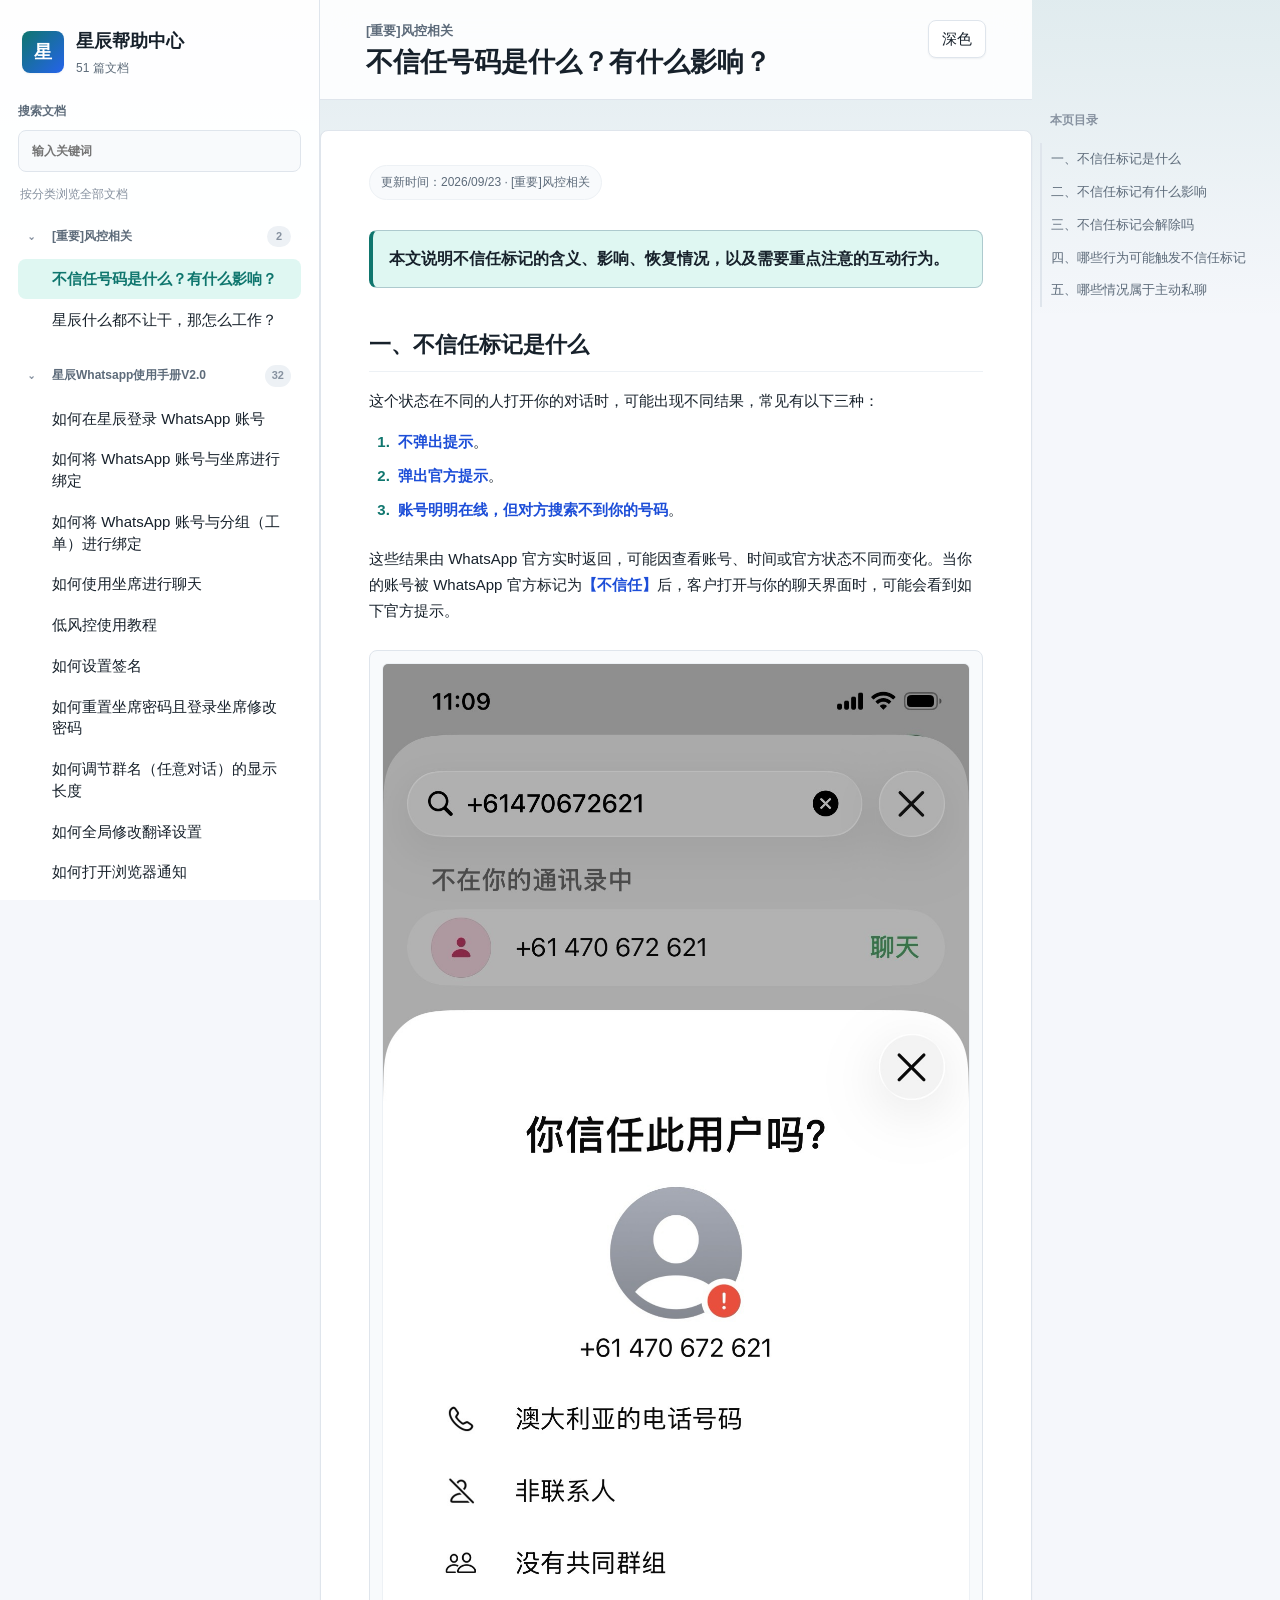
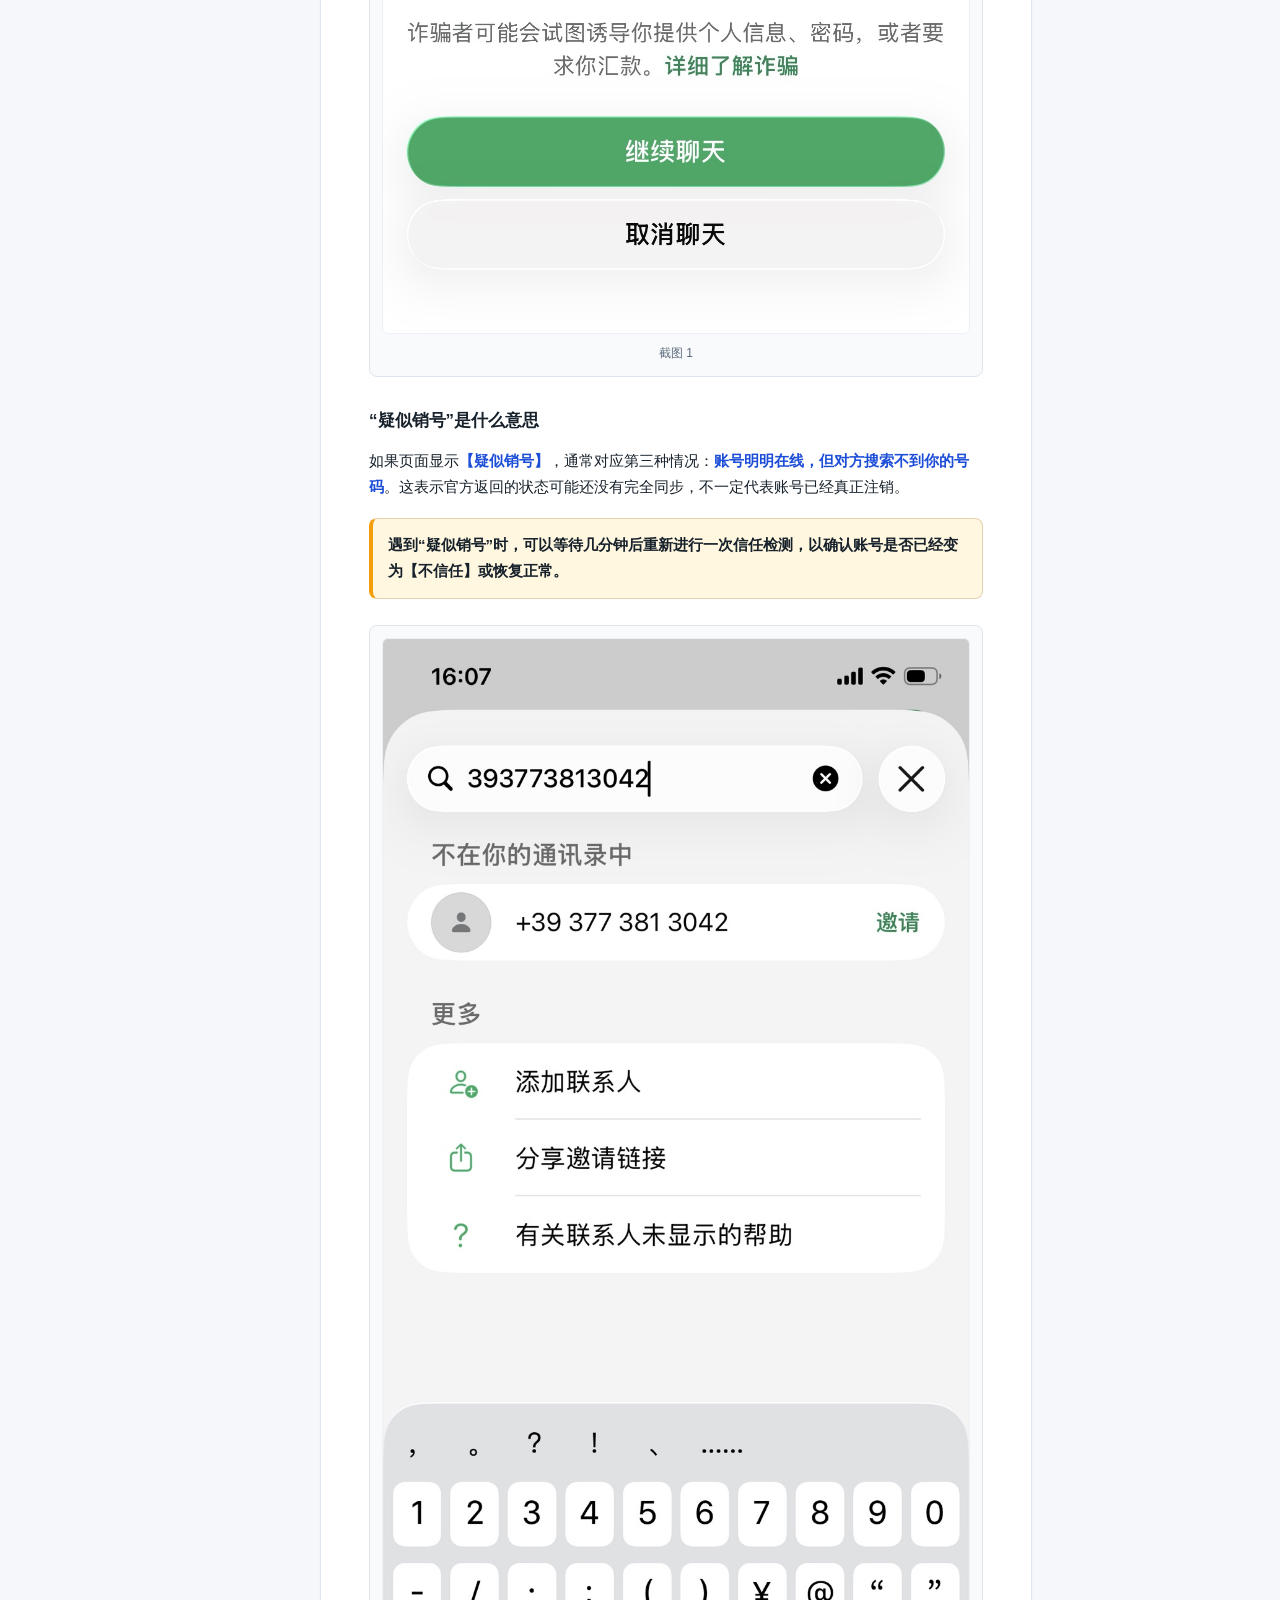
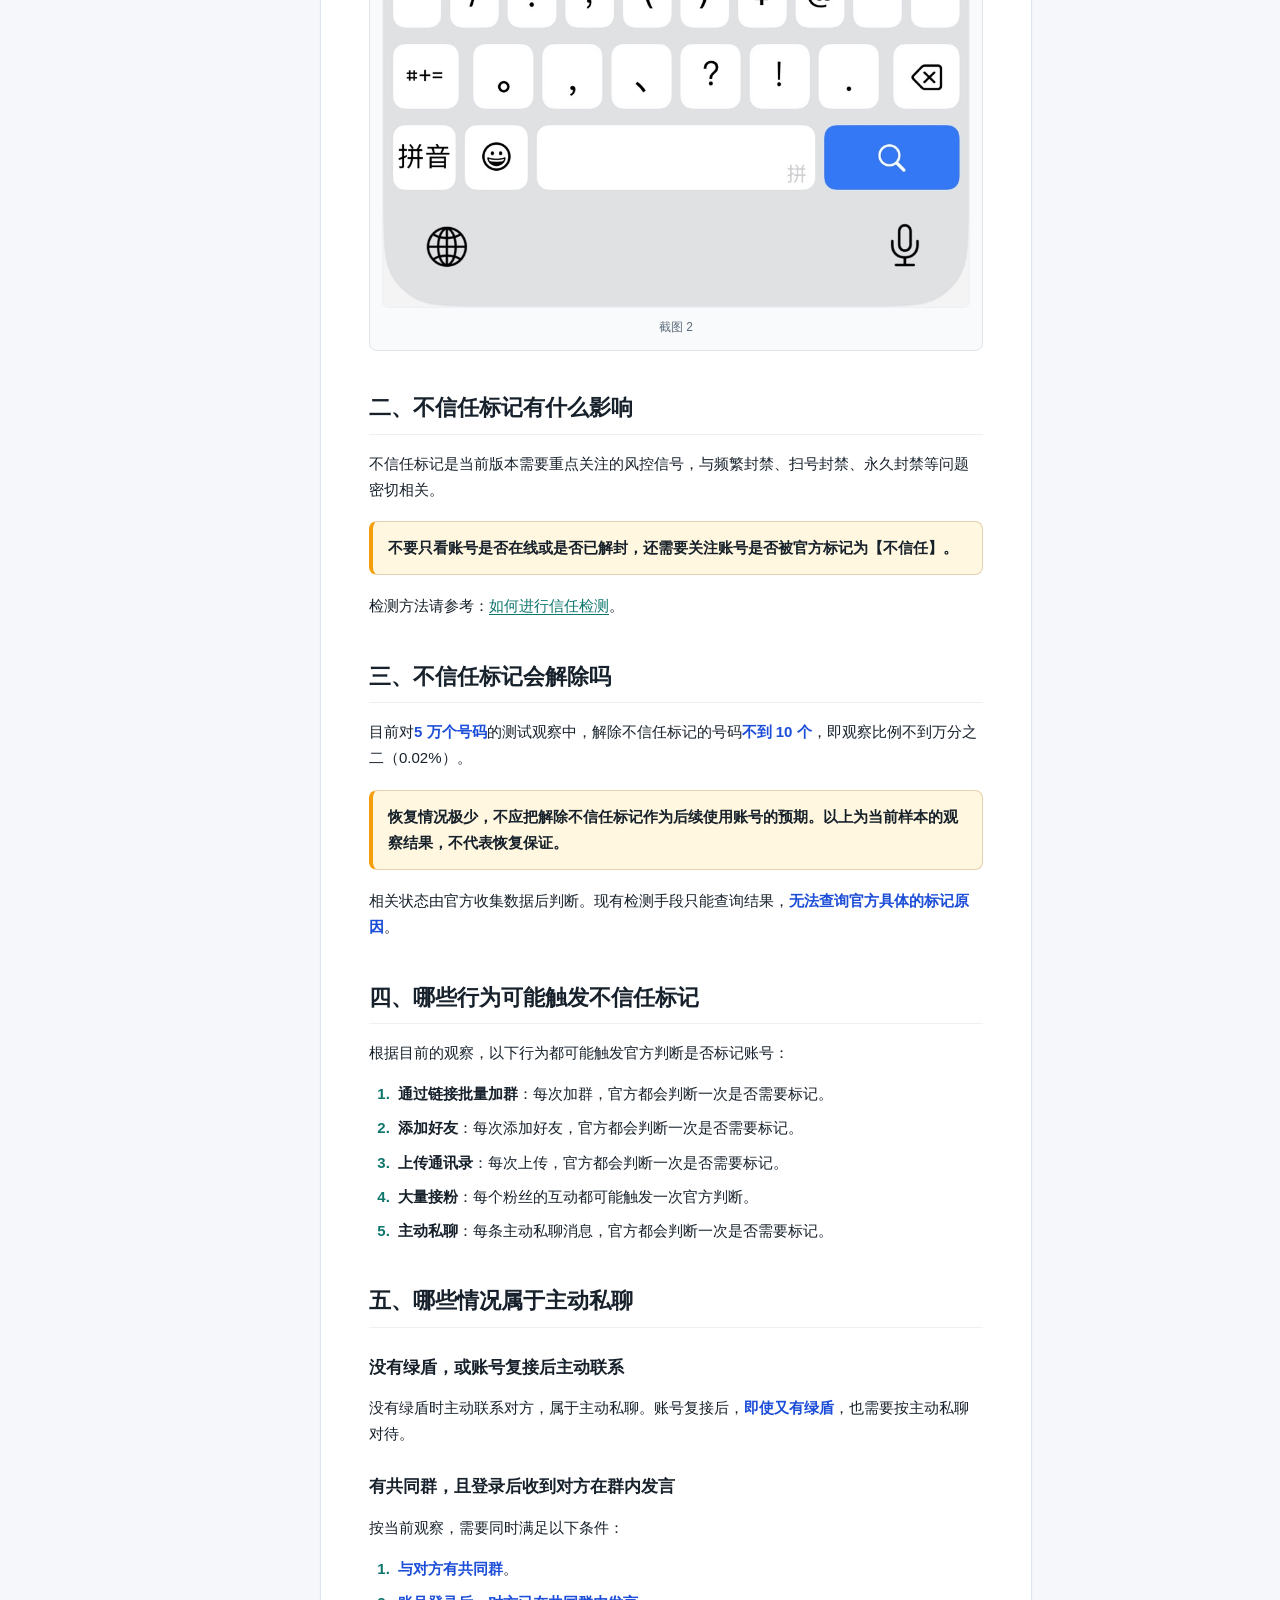
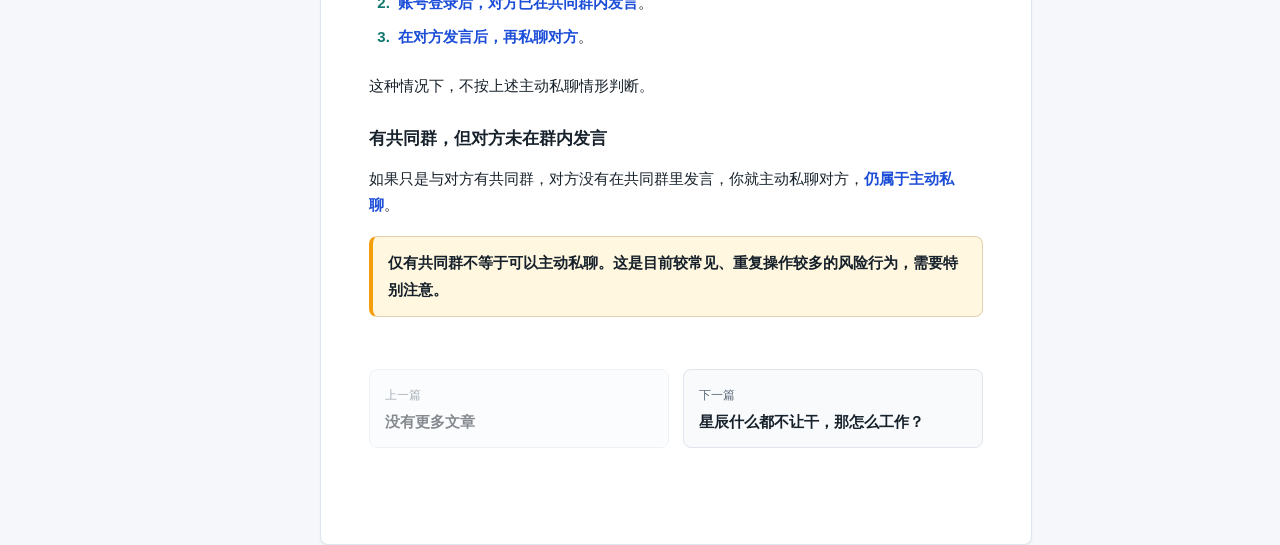
==== commit ca14f467: "新增低风控使用教程及额度说明" ====
--- a/site/index.html
+++ b/site/index.html
@@ -20,7 +20,7 @@
       <div class="brand-mark">星</div>
       <div>
         <div class="brand-title">星辰帮助中心</div>
-        <div class="brand-subtitle">50 篇文档</div>
+        <div class="brand-subtitle">51 篇文档</div>
       </div>
     </div>
     <label class="search">
@@ -54,7 +54,7 @@
     <button class="lightbox-close" id="lightboxClose" type="button" aria-label="关闭预览">×</button>
     <img id="lightboxImage" alt="">
   </div>
-  <script id="docs-data" type="application/json">[{"category":{"id":"ed3f0d7c344fd76e614a5564","name":"[重要]风控相关","articlesCount":2},"articles":[{"id":"919a5086ea70adfd02980fb4","title":"不信任号码是什么？有什么影响？","updatedAt":"2026-09-23T17:13:05+08:00","searchText":"  本文说明不信任标记的含义、影响、恢复情况，以及需要重点注意的互动行为。       一、不信任标记是什么  这个状态在不同的人打开你的对话时，可能出现不同结果，常见有以下三种：  1. \u003cstrong class=\"doc-blue-strong\"\u003e不弹出提示\u003c/strong\u003e。 2. \u003cstrong class=\"doc-blue-strong\"\u003e弹出官方提示\u003c/strong\u003e。 3. \u003cstrong class=\"doc-blue-strong\"\u003e账号明明在线，但对方搜索不到你的号码\u003c/strong\u003e。  这些结果由 WhatsApp 官方实时返回，可能因查看账号、时间或官方状态不同而变化。当你的账号被 WhatsApp 官方标记为\u003cstrong class=\"doc-blue-strong\"\u003e【不信任】\u003c/strong\u003e后，客户打开与你的聊天界面时，可能会看到如下官方提示。        “疑似销号”是什么意思  如果页面显示\u003cstrong class=\"doc-blue-strong\"\u003e【疑似销号】\u003c/strong\u003e，通常对应第三种情况：\u003cstrong class=\"doc-blue-strong\"\u003e账号明明在线，但对方搜索不到你的号码\u003c/strong\u003e。这表示官方返回的状态可能还没有完全同步，不一定代表账号已经真正注销。  \u003e   遇到“疑似销号”时，可以等待几分钟后重新进行一次信任检测，以确认账号是否已经变为【不信任】或恢复正常。         二、不信任标记有什么影响  不信任标记是当前版本需要重点关注的风控信号，与频繁封禁、扫号封禁、永久封禁等问题密切相关。  \u003e   不要只看账号是否在线或是否已解封，还需要关注账号是否被官方标记为【不信任】。    检测方法请参考： 如何进行信任检测  ../星辰Whatsapp使用手册V2.0/如何进行信任检测.md 。     三、不信任标记会解除吗  目前对\u003cstrong class=\"doc-blue-strong\"\u003e5 万个号码\u003c/strong\u003e的测试观察中，解除不信任标记的号码\u003cstrong class=\"doc-blue-strong\"\u003e不到 10 个\u003c/strong\u003e，即观察比例不到万分之二（0.02%）。  \u003e   恢复情况极少，不应把解除不信任标记作为后续使用账号的预期。以上为当前样本的观察结果，不代表恢复保证。    相关状态由官方收集数据后判断。现有检测手段只能查询结果，\u003cstrong class=\"doc-blue-strong\"\u003e无法查询官方具体的标记原因\u003c/strong\u003e。     四、哪些行为可能触发不信任标记  根据目前的观察，以下行为都可能触发官方判断是否标记账号：  1.   通过链接批量加群  ：每次加群，官方都会判断一次是否需要标记。 2.   添加好友  ：每次添加好友，官方都会判断一次是否需要标记。 3.   上传通讯录  ：每次上传，官方都会判断一次是否需要标记。 4.   大量接粉  ：每个粉丝的互动都可能触发一次官方判断。 5.   主动私聊  ：每条主动私聊消息，官方都会判断一次是否需要标记。     五、哪些情况属于主动私聊      没有绿盾，或账号复接后主动联系  没有绿盾时主动联系对方，属于主动私聊。账号复接后，\u003cstrong class=\"doc-blue-strong\"\u003e即使又有绿盾\u003c/strong\u003e，也需要按主动私聊对待。      有共同群，且登录后收到对方在群内发言  按当前观察，需要同时满足以下条件：  1. \u003cstrong class=\"doc-blue-strong\"\u003e与对方有共同群\u003c/strong\u003e。 2. \u003cstrong class=\"doc-blue-strong\"\u003e账号登录后，对方已在共同群内发言\u003c/strong\u003e。 3. \u003cstrong class=\"doc-blue-strong\"\u003e在对方发言后，再私聊对方\u003c/strong\u003e。  这种情况下，不按上述主动私聊情形判断。      有共同群，但对方未在群内发言  如果只是与对方有共同群，对方没有在共同群里发言，你就主动私聊对方，\u003cstrong class=\"doc-blue-strong\"\u003e仍属于主动私聊\u003c/strong\u003e。  \u003e   仅有共同群不等于可以主动私聊。这是目前较常见、重复操作较多的风险行为，需要特别注意。   ","html":"\u003cp class=\"lead\"\u003e\u003cstrong\u003e本文说明不信任标记的含义、影响、恢复情况，以及需要重点注意的互动行为。\u003c/strong\u003e\u003c/p\u003e\n\u003ch2\u003e一、不信任标记是什么\u003c/h2\u003e\n\u003cp\u003e这个状态在不同的人打开你的对话时，可能出现不同结果，常见有以下三种：\u003c/p\u003e\n\u003col class=\"doc-list\"\u003e\u003cli\u003e\u003cstrong class=\"doc-blue-strong\"\u003e不弹出提示\u003c/strong\u003e。\u003c/li\u003e\u003cli\u003e\u003cstrong class=\"doc-blue-strong\"\u003e弹出官方提示\u003c/strong\u003e。\u003c/li\u003e\u003cli\u003e\u003cstrong class=\"doc-blue-strong\"\u003e账号明明在线，但对方搜索不到你的号码\u003c/strong\u003e。\u003c/li\u003e\u003c/ol\u003e\n\u003cp\u003e这些结果由 WhatsApp 官方实时返回，可能因查看账号、时间或官方状态不同而变化。当你的账号被 WhatsApp 官方标记为\u003cstrong class=\"doc-blue-strong\"\u003e【不信任】\u003c/strong\u003e后，客户打开与你的聊天界面时，可能会看到如下官方提示。\u003c/p\u003e\n\u003cfigure\u003e\u003cimg src=\"./assets/images/untrusted-number-warning.png\" alt=\"\" loading=\"lazy\"\u003e\u003c/figure\u003e\n\u003ch3\u003e“疑似销号”是什么意思\u003c/h3\u003e\n\u003cp\u003e如果页面显示\u003cstrong class=\"doc-blue-strong\"\u003e【疑似销号】\u003c/strong\u003e，通常对应第三种情况：\u003cstrong class=\"doc-blue-strong\"\u003e账号明明在线，但对方搜索不到你的号码\u003c/strong\u003e。这表示官方返回的状态可能还没有完全同步，不一定代表账号已经真正注销。\u003c/p\u003e\n\u003cblockquote\u003e\u003cstrong\u003e遇到“疑似销号”时，可以等待几分钟后重新进行一次信任检测，以确认账号是否已经变为【不信任】或恢复正常。\u003c/strong\u003e\u003c/blockquote\u003e\n\u003cfigure\u003e\u003cimg src=\"./assets/images/untrusted-number-suspected-deleted.png\" alt=\"\" loading=\"lazy\"\u003e\u003c/figure\u003e\n\u003ch2\u003e二、不信任标记有什么影响\u003c/h2\u003e\n\u003cp\u003e不信任标记是当前版本需要重点关注的风控信号，与频繁封禁、扫号封禁、永久封禁等问题密切相关。\u003c/p\u003e\n\u003cblockquote\u003e\u003cstrong\u003e不要只看账号是否在线或是否已解封，还需要关注账号是否被官方标记为【不信任】。\u003c/strong\u003e\u003c/blockquote\u003e\n\u003cp\u003e检测方法请参考：\u003ca href=\"#6ab372e7a6acbf33a85160ac\"\u003e如何进行信任检测\u003c/a\u003e。\u003c/p\u003e\n\u003ch2\u003e三、不信任标记会解除吗\u003c/h2\u003e\n\u003cp\u003e目前对\u003cstrong class=\"doc-blue-strong\"\u003e5 万个号码\u003c/strong\u003e的测试观察中，解除不信任标记的号码\u003cstrong class=\"doc-blue-strong\"\u003e不到 10 个\u003c/strong\u003e，即观察比例不到万分之二（0.02%）。\u003c/p\u003e\n\u003cblockquote\u003e\u003cstrong\u003e恢复情况极少，不应把解除不信任标记作为后续使用账号的预期。以上为当前样本的观察结果，不代表恢复保证。\u003c/strong\u003e\u003c/blockquote\u003e\n\u003cp\u003e相关状态由官方收集数据后判断。现有检测手段只能查询结果，\u003cstrong class=\"doc-blue-strong\"\u003e无法查询官方具体的标记原因\u003c/strong\u003e。\u003c/p\u003e\n\u003ch2\u003e四、哪些行为可能触发不信任标记\u003c/h2\u003e\n\u003cp\u003e根据目前的观察，以下行为都可能触发官方判断是否标记账号：\u003c/p\u003e\n\u003col class=\"doc-list\"\u003e\u003cli\u003e\u003cstrong\u003e通过链接批量加群\u003c/strong\u003e：每次加群，官方都会判断一次是否需要标记。\u003c/li\u003e\u003cli\u003e\u003cstrong\u003e添加好友\u003c/strong\u003e：每次添加好友，官方都会判断一次是否需要标记。\u003c/li\u003e\u003cli\u003e\u003cstrong\u003e上传通讯录\u003c/strong\u003e：每次上传，官方都会判断一次是否需要标记。\u003c/li\u003e\u003cli\u003e\u003cstrong\u003e大量接粉\u003c/strong\u003e：每个粉丝的互动都可能触发一次官方判断。\u003c/li\u003e\u003cli\u003e\u003cstrong\u003e主动私聊\u003c/strong\u003e：每条主动私聊消息，官方都会判断一次是否需要标记。\u003c/li\u003e\u003c/ol\u003e\n\u003ch2\u003e五、哪些情况属于主动私聊\u003c/h2\u003e\n\u003ch3\u003e没有绿盾，或账号复接后主动联系\u003c/h3\u003e\n\u003cp\u003e没有绿盾时主动联系对方，属于主动私聊。账号复接后，\u003cstrong class=\"doc-blue-strong\"\u003e即使又有绿盾\u003c/strong\u003e，也需要按主动私聊对待。\u003c/p\u003e\n\u003ch3\u003e有共同群，且登录后收到对方在群内发言\u003c/h3\u003e\n\u003cp\u003e按当前观察，需要同时满足以下条件：\u003c/p\u003e\n\u003col class=\"doc-list\"\u003e\u003cli\u003e\u003cstrong class=\"doc-blue-strong\"\u003e与对方有共同群\u003c/strong\u003e。\u003c/li\u003e\u003cli\u003e\u003cstrong class=\"doc-blue-strong\"\u003e账号登录后，对方已在共同群内发言\u003c/strong\u003e。\u003c/li\u003e\u003cli\u003e\u003cstrong class=\"doc-blue-strong\"\u003e在对方发言后，再私聊对方\u003c/strong\u003e。\u003c/li\u003e\u003c/ol\u003e\n\u003cp\u003e这种情况下，不按上述主动私聊情形判断。\u003c/p\u003e\n\u003ch3\u003e有共同群，但对方未在群内发言\u003c/h3\u003e\n\u003cp\u003e如果只是与对方有共同群，对方没有在共同群里发言，你就主动私聊对方，\u003cstrong class=\"doc-blue-strong\"\u003e仍属于主动私聊\u003c/strong\u003e。\u003c/p\u003e\n\u003cblockquote\u003e\u003cstrong\u003e仅有共同群不等于可以主动私聊。这是目前较常见、重复操作较多的风险行为，需要特别注意。\u003c/strong\u003e\u003c/blockquote\u003e"},{"id":"3792e14562c0f180947d0e50","title":"星辰什么都不让干，那怎么工作？","updatedAt":"2026-09-23T21:54:07+08:00","searchText":"  星辰不建议部分操作，是为了提醒这些行为可能触发 WhatsApp 官方风控。开展业务前，需要区分账号状态、客户互动条件和不同功能的用途。    \u003e   以下为当前业务观察与使用建议。“低风控”不等于不会封号，绿盾、账号在线或已解封，也不代表账号没有风险。       一、为什么不建议主动加好友  不建议主动把客户或托号添加为联系人（好友），主要原因如下：  1. \u003cstrong class=\"doc-blue-strong\"\u003e每次添加好友都会触发官方评估，官方也会记录每次操作。\u003c/strong\u003e 即使当时没有封号，\u003cstrong class=\"doc-blue-strong\"\u003e操作记录仍会保留\u003c/strong\u003e，并可能影响后续信任状态。 2.   联系人权限会影响隐私信息的可见范围。   部分隐私设置默认对联系人开放，添加对方后，对方可能看到更多账号信息。\u003cstrong class=\"doc-blue-strong\"\u003e专业或观察仔细的客户，可能因你开放的隐私信息而质疑账号的真实性或正常使用情况。\u003c/strong\u003e 3. \u003cstrong class=\"doc-blue-strong\"\u003e邀请进群不要求先加好友。\u003c/strong\u003e 在星辰中，邀请能力主要看盾牌标识：\u003cstrong class=\"doc-blue-strong\"\u003e对方带有黄盾或绿盾，均可用于邀请进群。\u003c/strong\u003e      需要建立客户对话时怎么办  可以联系【F-对接群】使用“同步对话”功能，同步范围包括江河和星辰号码中的有效粉丝，无需先添加好友。  \u003e   同步对话主要用于后续拉群，不等于获得主动私聊权限。绿盾产生前，不要因为已经有对话记录就直接打招呼，否则有封号风险。       二、为什么不建议上传通讯录  上传通讯录相当于批量添加联系人，存在与主动加好友类似的风险。  如果目的是将托号加入列表后拉群，可以了解 如何添加托号  ../星辰Whatsapp使用手册V2.0/如何添加托号.md 。该功能取消了添加好友的动作，将符合条件的带盾牌号码加入联系人列表。  \u003e 添加托号与上传通讯录的区别在于：添加托号\u003cstrong class=\"doc-blue-strong\"\u003e没有“添加联系人”这一步\u003c/strong\u003e。同样地，无论添加托号还是上传通讯录，都\u003cstrong class=\"doc-blue-strong\"\u003e不能主动任意私聊客户\u003c/strong\u003e。     三、为什么不建议通过链接批量加群  通过链接进群时，官方可能针对每次进群行为进行评估。即使当时没有封号，也可能记录相关行为。  对于高风险或风险未知的群，可能出现以下影响：  1. 官方记录账号通过链接进群的行为。 2. 进群账号被封禁。 3. 群组被封禁。 4. 群被封禁时，群成员也可能受到进一步评估，甚至被封号。      群建得久，就一定稳定吗  \u003cstrong class=\"doc-blue-strong\"\u003e建群时间不能单独作为稳定性的判断依据。\u003c/strong\u003e无论群建立于几年前还是几天前，都不能只凭时间将其认定为“老群”或安全群。  为区分建群时间与实际使用表现，星辰将观察中相对稳定的群称为【低风控进出群】。这个名称并不保证后续操作不会触发风控，只能说\u003cstrong class=\"doc-blue-strong\"\u003e经星辰认证的这类群，风控相对较低\u003c/strong\u003e。      相关服务与功能  按当前服务说明，星辰可接受以\u003cstrong class=\"doc-blue-strong\"\u003e20 至 25 个新号为一组\u003c/strong\u003e、协助建立\u003cstrong class=\"doc-blue-strong\"\u003e150 个【低风控进出群】\u003c/strong\u003e的委托，预计\u003cstrong class=\"doc-blue-strong\"\u003e3 至 6 天\u003c/strong\u003e完成。使用这类群邀请客户进群，是当前业务建议中的一种方式。  星辰也提供 【批量进群】  https://doc.chuhaikf.com/site/ manual-batch-invite-groups 作为 【批量加群】  https://doc.chuhaikf.com/site/ 749e3e05e9e68b4ea6aca3a0 的替代功能。\u003cstrong class=\"doc-blue-strong\"\u003e批量进群是批量加群的低风控版本，建议优先选择。\u003c/strong\u003e     四、没有绿盾，如何与客户建立互动      1. 先理解绿盾的含义  绿盾是星辰根据互动情况归纳的标识，用于辅助判断主动联系客户的条件。它\u003cstrong class=\"doc-blue-strong\"\u003e不会因为登录时间或加好友时间自动产生\u003c/strong\u003e，也可能在\u003cstrong class=\"doc-blue-strong\"\u003e封号后丢失\u003c/strong\u003e。  恢复绿盾需要客户再次满足主动互动条件。  \u003e \u003cstrong class=\"doc-blue-strong\"\u003e【2026年9月23日更新】\u003c/strong\u003e如果账号已被官方标记为【不信任】，即使有绿盾，收发消息仍可能有较高封号风险。      2. 共同群中的互动条件  客户没有主动私聊时，\u003cstrong class=\"doc-blue-strong\"\u003e同时满足以下三个条件，一定会产生绿盾\u003c/strong\u003e：  1. \u003cstrong class=\"doc-blue-strong\"\u003e你与客户在同一个群内\u003c/strong\u003e。 2. \u003cstrong class=\"doc-blue-strong\"\u003e你的账号保持在线\u003c/strong\u003e。 3. \u003cstrong class=\"doc-blue-strong\"\u003e在线期间收到客户在共同群内的发言\u003c/strong\u003e。  \u003e   注意：   业务中要着重引导客户在共同群内发言交流，这样\u003cstrong class=\"doc-blue-strong\"\u003e群内所有在线托号都会因为满足条件获得客户的绿盾\u003c/strong\u003e，\u003cstrong class=\"doc-blue-strong\"\u003e有绿盾就能私聊\u003c/strong\u003e。  \u003e   注意：   这种条件有可能产生比绿盾更稳定的  超级绿盾  ，可以  无视  账号的  不信任  状态      3. 客户主动添加你为联系人  按当前功能说明，如果客户主动将你添加为联系人，可以使用【限量低风控发送】模式与其联系。  \u003e   条件是客户添加了你，而不是你主动添加客户。这个模式是低风控模式，满足条件基本可以保证低风控私聊。    坐席系统查询“客户是否已将你添加为联系人”的功能，原计划近期上线，使用时请以实际界面为准。   \u003e   注意：   这种条件有可能产生比绿盾更稳定的  超级绿盾  ，可以  无视  账号的  不信任  状态，复接后还会  保留超级绿盾        4. 不满足条件时，不要强行打招呼  如果上述条件都不满足，强行私聊可能导致封号或被官方标记。关于盾牌的详细说明，请参考 什么是盾牌超能力  ../常见问题/什么是盾牌超能力.md 。     五、接粉较多时，如何安排账号使用      1. 先区分账号状态  星辰在业务中将\u003cstrong class=\"doc-blue-strong\"\u003e已被标记为【不信任】的号码\u003c/strong\u003e称为\u003cstrong class=\"doc-blue-strong\"\u003e“不稳定号”\u003c/strong\u003e，将\u003cstrong class=\"doc-blue-strong\"\u003e尚未被标记的号码\u003c/strong\u003e称为\u003cstrong class=\"doc-blue-strong\"\u003e“暂稳定号”\u003c/strong\u003e。  \u003e   注意：   \u003cstrong class=\"doc-blue-strong\"\u003e“暂稳定”只表示当前观察结果，不代表长期稳定。\u003c/strong\u003e暂稳定号也会因为\u003cstrong class=\"doc-blue-strong\"\u003e乱操作被官方标记为【不信任】，成为废号\u003c/strong\u003e。      2. 根据风险安排角色  星辰建议业务改进方向：\u003cstrong class=\"doc-blue-strong\"\u003e不稳定号承担接粉等风险较高的工作\u003c/strong\u003e，角色包括\u003cstrong class=\"doc-blue-strong\"\u003e部分助理号和消耗型账号\u003c/strong\u003e；\u003cstrong class=\"doc-blue-strong\"\u003e暂稳定号用于老师号和部分助理号\u003c/strong\u003e。  \u003e   暂稳定号使用要求：   \u003cstrong class=\"doc-blue-strong\"\u003e禁止主动操作\u003c/strong\u003e；进群时\u003cstrong class=\"doc-blue-strong\"\u003e必须由其他账号邀请进群\u003c/strong\u003e。  已经被标记为\u003cstrong class=\"doc-blue-strong\"\u003e【不信任】\u003c/strong\u003e的账号，基本不会再恢复为暂稳定号。可以将其作为\u003cstrong class=\"doc-blue-strong\"\u003e消耗型号码\u003c/strong\u003e使用，用于接粉、必要的冒险打招呼等\u003cstrong class=\"doc-blue-strong\"\u003e必定触发风控审查的操作\u003c/strong\u003e。  \u003e   注意：   \u003cstrong class=\"doc-blue-strong\"\u003e不要主动补充不信任废号，也要尽量避免暂稳定号变成废号。\u003c/strong\u003e消耗型号码的成本\u003cstrong class=\"doc-blue-strong\"\u003e不到实卡号码的五分之一\u003c/strong\u003e。      3. 接粉后的衔接  \u003cstrong class=\"doc-blue-strong\"\u003e不稳定号或江河号码\u003c/strong\u003e接收的粉丝，可以通过\u003cstrong class=\"doc-blue-strong\"\u003e【同步粉丝】\u003c/strong\u003e等功能衔接，再由具备邀请条件的账号将客户邀请到群内。后续业务开展按照\u003cstrong class=\"doc-blue-strong\"\u003e【没有绿盾，如何与客户建立互动】\u003c/strong\u003e进行。  \u003e   注意：   \u003cstrong class=\"doc-blue-strong\"\u003e同步粉丝、邀请进群都是低风控操作。\u003c/strong\u003e      4. 同时考虑成本和持续使用能力  经过验证，部分号码的成本\u003cstrong class=\"doc-blue-strong\"\u003e比不稳定号低约 5—6 倍\u003c/strong\u003e，也能完成不稳定号码可以完成的工作。  安排业务时，应同时考虑账号成本、客户联系的连续性和封号风险，不要只关注单个账号还能使用多久。\u003cstrong class=\"doc-blue-strong\"\u003e不要纠结不稳定号码如何变回稳定，应该围绕维持号码暂稳定来规划业务。\u003c/strong\u003e ","html":"\u003cp class=\"lead\"\u003e\u003cstrong\u003e星辰不建议部分操作，是为了提醒这些行为可能触发 WhatsApp 官方风控。开展业务前，需要区分账号状态、客户互动条件和不同功能的用途。\u003c/strong\u003e\u003c/p\u003e\n\u003cblockquote\u003e\u003cstrong\u003e以下为当前业务观察与使用建议。“低风控”不等于不会封号，绿盾、账号在线或已解封，也不代表账号没有风险。\u003c/strong\u003e\u003c/blockquote\u003e\n\u003ch2\u003e一、为什么不建议主动加好友\u003c/h2\u003e\n\u003cp\u003e不建议主动把客户或托号添加为联系人（好友），主要原因如下：\u003c/p\u003e\n\u003col class=\"doc-list\"\u003e\u003cli\u003e\u003cstrong class=\"doc-blue-strong\"\u003e每次添加好友都会触发官方评估，官方也会记录每次操作。\u003c/strong\u003e 即使当时没有封号，\u003cstrong class=\"doc-blue-strong\"\u003e操作记录仍会保留\u003c/strong\u003e，并可能影响后续信任状态。\u003c/li\u003e\u003cli\u003e\u003cstrong\u003e联系人权限会影响隐私信息的可见范围。\u003c/strong\u003e 部分隐私设置默认对联系人开放，添加对方后，对方可能看到更多账号信息。\u003cstrong class=\"doc-blue-strong\"\u003e专业或观察仔细的客户，可能因你开放的隐私信息而质疑账号的真实性或正常使用情况。\u003c/strong\u003e\u003c/li\u003e\u003cli\u003e\u003cstrong class=\"doc-blue-strong\"\u003e邀请进群不要求先加好友。\u003c/strong\u003e 在星辰中，邀请能力主要看盾牌标识：\u003cstrong class=\"doc-blue-strong\"\u003e对方带有黄盾或绿盾，均可用于邀请进群。\u003c/strong\u003e\u003c/li\u003e\u003c/ol\u003e\n\u003ch3\u003e需要建立客户对话时怎么办\u003c/h3\u003e\n\u003cp\u003e可以联系【F-对接群】使用“同步对话”功能，同步范围包括江河和星辰号码中的有效粉丝，无需先添加好友。\u003c/p\u003e\n\u003cblockquote\u003e\u003cstrong\u003e同步对话主要用于后续拉群，不等于获得主动私聊权限。绿盾产生前，不要因为已经有对话记录就直接打招呼，否则有封号风险。\u003c/strong\u003e\u003c/blockquote\u003e\n\u003ch2\u003e二、为什么不建议上传通讯录\u003c/h2\u003e\n\u003cp\u003e上传通讯录相当于批量添加联系人，存在与主动加好友类似的风险。\u003c/p\u003e\n\u003cp\u003e如果目的是将托号加入列表后拉群，可以了解\u003ca href=\"#6a82f2f23892f81caa27c4a0\"\u003e如何添加托号\u003c/a\u003e。该功能取消了添加好友的动作，将符合条件的带盾牌号码加入联系人列表。\u003c/p\u003e\n\u003cblockquote\u003e添加托号与上传通讯录的区别在于：添加托号\u003cstrong class=\"doc-blue-strong\"\u003e没有“添加联系人”这一步\u003c/strong\u003e。同样地，无论添加托号还是上传通讯录，都\u003cstrong class=\"doc-blue-strong\"\u003e不能主动任意私聊客户\u003c/strong\u003e。\u003c/blockquote\u003e\n\u003ch2\u003e三、为什么不建议通过链接批量加群\u003c/h2\u003e\n\u003cp\u003e通过链接进群时，官方可能针对每次进群行为进行评估。即使当时没有封号，也可能记录相关行为。\u003c/p\u003e\n\u003cp\u003e对于高风险或风险未知的群，可能出现以下影响：\u003c/p\u003e\n\u003col class=\"doc-list\"\u003e\u003cli\u003e官方记录账号通过链接进群的行为。\u003c/li\u003e\u003cli\u003e进群账号被封禁。\u003c/li\u003e\u003cli\u003e群组被封禁。\u003c/li\u003e\u003cli\u003e群被封禁时，群成员也可能受到进一步评估，甚至被封号。\u003c/li\u003e\u003c/ol\u003e\n\u003ch3\u003e群建得久，就一定稳定吗\u003c/h3\u003e\n\u003cp\u003e\u003cstrong class=\"doc-blue-strong\"\u003e建群时间不能单独作为稳定性的判断依据。\u003c/strong\u003e无论群建立于几年前还是几天前，都不能只凭时间将其认定为“老群”或安全群。\u003c/p\u003e\n\u003cp\u003e为区分建群时间与实际使用表现，星辰将观察中相对稳定的群称为【低风控进出群】。这个名称并不保证后续操作不会触发风控，只能说\u003cstrong class=\"doc-blue-strong\"\u003e经星辰认证的这类群，风控相对较低\u003c/strong\u003e。\u003c/p\u003e\n\u003ch3\u003e相关服务与功能\u003c/h3\u003e\n\u003cp\u003e按当前服务说明，星辰可接受以\u003cstrong class=\"doc-blue-strong\"\u003e20 至 25 个新号为一组\u003c/strong\u003e、协助建立\u003cstrong class=\"doc-blue-strong\"\u003e150 个【低风控进出群】\u003c/strong\u003e的委托，预计\u003cstrong class=\"doc-blue-strong\"\u003e3 至 6 天\u003c/strong\u003e完成。使用这类群邀请客户进群，是当前业务建议中的一种方式。\u003c/p\u003e\n\u003cp\u003e星辰也提供\u003ca href=\"https://doc.chuhaikf.com/site/#manual-batch-invite-groups\"\u003e【批量进群】\u003c/a\u003e作为\u003ca href=\"https://doc.chuhaikf.com/site/#749e3e05e9e68b4ea6aca3a0\"\u003e【批量加群】\u003c/a\u003e的替代功能。\u003cstrong class=\"doc-blue-strong\"\u003e批量进群是批量加群的低风控版本，建议优先选择。\u003c/strong\u003e\u003c/p\u003e\n\u003ch2\u003e四、没有绿盾，如何与客户建立互动\u003c/h2\u003e\n\u003ch3\u003e1. 先理解绿盾的含义\u003c/h3\u003e\n\u003cp\u003e绿盾是星辰根据互动情况归纳的标识，用于辅助判断主动联系客户的条件。它\u003cstrong class=\"doc-blue-strong\"\u003e不会因为登录时间或加好友时间自动产生\u003c/strong\u003e，也可能在\u003cstrong class=\"doc-blue-strong\"\u003e封号后丢失\u003c/strong\u003e。\u003c/p\u003e\n\u003cp\u003e恢复绿盾需要客户再次满足主动互动条件。\u003c/p\u003e\n\u003cblockquote\u003e\u003cstrong class=\"doc-blue-strong\"\u003e【2026年9月23日更新】\u003c/strong\u003e如果账号已被官方标记为【不信任】，即使有绿盾，收发消息仍可能有较高封号风险。\u003c/blockquote\u003e\n\u003ch3\u003e2. 共同群中的互动条件\u003c/h3\u003e\n\u003cp\u003e客户没有主动私聊时，\u003cstrong class=\"doc-blue-strong\"\u003e同时满足以下三个条件，一定会产生绿盾\u003c/strong\u003e：\u003c/p\u003e\n\u003col class=\"doc-list\"\u003e\u003cli\u003e\u003cstrong class=\"doc-blue-strong\"\u003e你与客户在同一个群内\u003c/strong\u003e。\u003c/li\u003e\u003cli\u003e\u003cstrong class=\"doc-blue-strong\"\u003e你的账号保持在线\u003c/strong\u003e。\u003c/li\u003e\u003cli\u003e\u003cstrong class=\"doc-blue-strong\"\u003e在线期间收到客户在共同群内的发言\u003c/strong\u003e。\u003c/li\u003e\u003c/ol\u003e\n\u003cblockquote\u003e\u003cstrong\u003e注意：\u003c/strong\u003e 业务中要着重引导客户在共同群内发言交流，这样\u003cstrong class=\"doc-blue-strong\"\u003e群内所有在线托号都会因为满足条件获得客户的绿盾\u003c/strong\u003e，\u003cstrong class=\"doc-blue-strong\"\u003e有绿盾就能私聊\u003c/strong\u003e。\u003c/blockquote\u003e\n\u003cblockquote\u003e\u003cstrong\u003e注意：\u003c/strong\u003e 这种条件有可能产生比绿盾更稳定的\u003cstrong\u003e超级绿盾\u003c/strong\u003e，可以\u003cstrong\u003e无视\u003c/strong\u003e账号的\u003cstrong\u003e不信任\u003c/strong\u003e状态\u003c/blockquote\u003e\n\u003ch3\u003e3. 客户主动添加你为联系人\u003c/h3\u003e\n\u003cp\u003e按当前功能说明，如果客户主动将你添加为联系人，可以使用【限量低风控发送】模式与其联系。\u003c/p\u003e\n\u003cblockquote\u003e\u003cstrong\u003e条件是客户添加了你，而不是你主动添加客户。这个模式是低风控模式，满足条件基本可以保证低风控私聊。\u003c/strong\u003e\u003c/blockquote\u003e\n\u003cp\u003e坐席系统查询“客户是否已将你添加为联系人”的功能，原计划近期上线，使用时请以实际界面为准。\u003c/p\u003e\n\u003cblockquote\u003e\u003cstrong\u003e注意：\u003c/strong\u003e 这种条件有可能产生比绿盾更稳定的\u003cstrong\u003e超级绿盾\u003c/strong\u003e，可以\u003cstrong\u003e无视\u003c/strong\u003e账号的\u003cstrong\u003e不信任\u003c/strong\u003e状态，复接后还会\u003cstrong\u003e保留超级绿盾\u003c/strong\u003e\u003c/blockquote\u003e\n\u003ch3\u003e4. 不满足条件时，不要强行打招呼\u003c/h3\u003e\n\u003cp\u003e如果上述条件都不满足，强行私聊可能导致封号或被官方标记。关于盾牌的详细说明，请参考\u003ca href=\"#017fd6fd9859424b3e429587\"\u003e什么是盾牌超能力\u003c/a\u003e。\u003c/p\u003e\n\u003ch2\u003e五、接粉较多时，如何安排账号使用\u003c/h2\u003e\n\u003ch3\u003e1. 先区分账号状态\u003c/h3\u003e\n\u003cp\u003e星辰在业务中将\u003cstrong class=\"doc-blue-strong\"\u003e已被标记为【不信任】的号码\u003c/strong\u003e称为\u003cstrong class=\"doc-blue-strong\"\u003e“不稳定号”\u003c/strong\u003e，将\u003cstrong class=\"doc-blue-strong\"\u003e尚未被标记的号码\u003c/strong\u003e称为\u003cstrong class=\"doc-blue-strong\"\u003e“暂稳定号”\u003c/strong\u003e。\u003c/p\u003e\n\u003cblockquote\u003e\u003cstrong\u003e注意：\u003c/strong\u003e \u003cstrong class=\"doc-blue-strong\"\u003e“暂稳定”只表示当前观察结果，不代表长期稳定。\u003c/strong\u003e暂稳定号也会因为\u003cstrong class=\"doc-blue-strong\"\u003e乱操作被官方标记为【不信任】，成为废号\u003c/strong\u003e。\u003c/blockquote\u003e\n\u003ch3\u003e2. 根据风险安排角色\u003c/h3\u003e\n\u003cp\u003e星辰建议业务改进方向：\u003cstrong class=\"doc-blue-strong\"\u003e不稳定号承担接粉等风险较高的工作\u003c/strong\u003e，角色包括\u003cstrong class=\"doc-blue-strong\"\u003e部分助理号和消耗型账号\u003c/strong\u003e；\u003cstrong class=\"doc-blue-strong\"\u003e暂稳定号用于老师号和部分助理号\u003c/strong\u003e。\u003c/p\u003e\n\u003cblockquote\u003e\u003cstrong\u003e暂稳定号使用要求：\u003c/strong\u003e \u003cstrong class=\"doc-blue-strong\"\u003e禁止主动操作\u003c/strong\u003e；进群时\u003cstrong class=\"doc-blue-strong\"\u003e必须由其他账号邀请进群\u003c/strong\u003e。\u003c/blockquote\u003e\n\u003cp\u003e已经被标记为\u003cstrong class=\"doc-blue-strong\"\u003e【不信任】\u003c/strong\u003e的账号，基本不会再恢复为暂稳定号。可以将其作为\u003cstrong class=\"doc-blue-strong\"\u003e消耗型号码\u003c/strong\u003e使用，用于接粉、必要的冒险打招呼等\u003cstrong class=\"doc-blue-strong\"\u003e必定触发风控审查的操作\u003c/strong\u003e。\u003c/p\u003e\n\u003cblockquote\u003e\u003cstrong\u003e注意：\u003c/strong\u003e \u003cstrong class=\"doc-blue-strong\"\u003e不要主动补充不信任废号，也要尽量避免暂稳定号变成废号。\u003c/strong\u003e消耗型号码的成本\u003cstrong class=\"doc-blue-strong\"\u003e不到实卡号码的五分之一\u003c/strong\u003e。\u003c/blockquote\u003e\n\u003ch3\u003e3. 接粉后的衔接\u003c/h3\u003e\n\u003cp\u003e\u003cstrong class=\"doc-blue-strong\"\u003e不稳定号或江河号码\u003c/strong\u003e接收的粉丝，可以通过\u003cstrong class=\"doc-blue-strong\"\u003e【同步粉丝】\u003c/strong\u003e等功能衔接，再由具备邀请条件的账号将客户邀请到群内。后续业务开展按照\u003cstrong class=\"doc-blue-strong\"\u003e【没有绿盾，如何与客户建立互动】\u003c/strong\u003e进行。\u003c/p\u003e\n\u003cblockquote\u003e\u003cstrong\u003e注意：\u003c/strong\u003e \u003cstrong class=\"doc-blue-strong\"\u003e同步粉丝、邀请进群都是低风控操作。\u003c/strong\u003e\u003c/blockquote\u003e\n\u003ch3\u003e4. 同时考虑成本和持续使用能力\u003c/h3\u003e\n\u003cp\u003e经过验证，部分号码的成本\u003cstrong class=\"doc-blue-strong\"\u003e比不稳定号低约 5—6 倍\u003c/strong\u003e，也能完成不稳定号码可以完成的工作。\u003c/p\u003e\n\u003cp\u003e安排业务时，应同时考虑账号成本、客户联系的连续性和封号风险，不要只关注单个账号还能使用多久。\u003cstrong class=\"doc-blue-strong\"\u003e不要纠结不稳定号码如何变回稳定，应该围绕维持号码暂稳定来规划业务。\u003c/strong\u003e\u003c/p\u003e"}]},{"category":{"id":"4623ca0b97109196381e087b","name":"星辰Whatsapp使用手册V2.0","articlesCount":31},"articles":[{"id":"69a7d0daa889b919f4222ff9","title":"如何在星辰登录 WhatsApp 账号","updatedAt":"2026-05-20T19:56:33+08:00","searchText":"  登录前请先确认预计登录的账号数量，并购买对应数量的端口和IP,星辰的端口相当于一台手机，一个号登录需要一个端口和一个IP，即一号一端口一IP      一、购买 端口 1. 点击左上方【购买套餐】 2. 选择【whatsapp】产品，修改需要购买的端口个数，默认选择时间是一个月。       3. 勾选同意《服务协议》，点击【前往支付】，进入【确认订单】弹窗。 4. 确认订单信息无误后，必须点击【确认支付】。       5. 购买成功后，点击导航【账号管理】-\u003e【whatsapp】会看到购买的端口数目增加在【端口总数】和【可用端口数】。          二、购买 IP  登录 WhatsApp 账号前，建议先完成 IP 购买，避免后续绑定或登录时因 IP 未准备好影响操作。  1. 在左侧菜单点击【IP 列表】，进入 IP 管理页面。 2. 在 IP 列表中查看当前账号已拥有的 IP 情况。 3. 点击右侧【购买 IP】按钮，打开【购买 IP】弹窗。        填写购买信息  1. 选择需要购买的 IP 国家或地区。 2. 选择购买数量。目前 IP 仅支持单次购买 30 天。 3. 勾选同意《服务协议》，点击【前往支付】，进入【确认订单】弹窗。       4. 确认订单信息无误后，必须点击【确认支付】。     \u003e 注意：必须看清楚国家和数量是否对，购买错误无法退款。       5. 页面提示【支付成功】后，表示端口购买成功。  \u003e 注意：IP 购买最晚 30 分钟发货，平均发货时间为 10 分钟。如果超过 30 分钟仍未到账，请联系客服处理。为保证账号能正常登录和使用，建议提前购买 IP。        三、将 WhatsApp 账号登录到管理员账号下  \u003e 建议先完成 IP 购买，再进行账号登录或绑定操作。  1. 点击导航【账号管理】-\u003e【whatsapp】-\u003e 【登录】按钮，打开登录弹窗。       2. 选择已购买的ip -\u003e填写托号预设昵称 -\u003e 选择 国家 -\u003e 填入 国家区号的号码，如：86135    3252，点击【确认】。     3. 如果号码没有被注册，请求发送成功会弹出【验证码】输入窗口，输入手机收到的短信验证码，再次点击【确认】，如果页面显示【导入成功】代表号码已经注册并登录成功。         4. 如果号码已经被注册，请求发送成功会弹出【主设备验证码】输入窗口，输入手机whatsapp上弹出的转移码，再次点击【确认】，如果页面显示【导入成功】代表号码已经转移并登录成功。    \u003e 注意：如果明知号码已经被注册，但是登录【自动】发的是短信，可以在第2点，选择【设备转移码】强制发出转移码    \u003e 注意：转移码不能正常识别的号码，大多数是风控中的号码（风控不等于封号，表现是不让正常登录），故强制模式有一定失败的概率，遇到登录失败24小时后再试         5. 登录成功后，【WhatsApp 账号】会加入到【星辰客服系统】中，后续可绑定坐席并进行业务操作。     四、下一步：绑定坐席  账号登录到星辰客服系统后，如需由坐席继续操作，请参考： 如何将 WhatsApp 账号与坐席进行绑定  ./如何将 WhatsApp 账号与坐席进行绑定.md  ","html":"\u003cp class=\"lead\"\u003e\u003cstrong\u003e登录前请先确认预计登录的账号数量，并购买对应数量的端口和IP,星辰的端口相当于一台手机，一个号登录需要一个端口和一个IP，即一号一端口一IP\u003c/strong\u003e\u003c/p\u003e\n\u003ch2\u003e一、购买 端口\u003c/h2\u003e\n\u003col class=\"doc-list\"\u003e\u003cli\u003e点击左上方【购买套餐】\u003c/li\u003e\u003cli\u003e选择【whatsapp】产品，修改需要购买的端口个数，默认选择时间是一个月。\u003cfigure\u003e\u003cimg src=\"./assets/images/buy-port-product.png\" alt=\"\" loading=\"lazy\"\u003e\u003c/figure\u003e\u003c/li\u003e\u003cli\u003e勾选同意《服务协议》，点击【前往支付】，进入【确认订单】弹窗。\u003c/li\u003e\u003cli\u003e确认订单信息无误后，必须点击【确认支付】。\u003cfigure\u003e\u003cimg src=\"./assets/images/buy-port-confirm.png\" alt=\"\" loading=\"lazy\"\u003e\u003c/figure\u003e\u003c/li\u003e\u003cli\u003e购买成功后，点击导航【账号管理】-\u0026gt;【whatsapp】会看到购买的端口数目增加在【端口总数】和【可用端口数】。\u003cfigure\u003e\u003cimg src=\"./assets/images/buy-port-success.png\" alt=\"\" loading=\"lazy\"\u003e\u003c/figure\u003e\u003c/li\u003e\u003c/ol\u003e\n\u003ch2\u003e二、购买 IP\u003c/h2\u003e\n\u003cp\u003e登录 WhatsApp 账号前，建议先完成 IP 购买，避免后续绑定或登录时因 IP 未准备好影响操作。\u003c/p\u003e\n\u003col class=\"doc-list\"\u003e\u003cli\u003e在左侧菜单点击【IP 列表】，进入 IP 管理页面。\u003c/li\u003e\u003cli\u003e在 IP 列表中查看当前账号已拥有的 IP 情况。\u003c/li\u003e\u003cli\u003e点击右侧【购买 IP】按钮，打开【购买 IP】弹窗。\u003c/li\u003e\u003c/ol\u003e\n\u003cfigure\u003e\u003cimg src=\"./assets/images/zukmwa7IZW-ac64f475bc.png\" alt=\"\" loading=\"lazy\"\u003e\u003c/figure\u003e\n\u003ch3\u003e填写购买信息\u003c/h3\u003e\n\u003col class=\"doc-list\"\u003e\u003cli\u003e选择需要购买的 IP 国家或地区。\u003c/li\u003e\u003cli\u003e选择购买数量。目前 IP 仅支持单次购买 30 天。\u003c/li\u003e\u003cli\u003e勾选同意《服务协议》，点击【前往支付】，进入【确认订单】弹窗。\u003cfigure\u003e\u003cimg src=\"./assets/images/ht7o55Co4x-7f8b61a70d.png\" alt=\"\" loading=\"lazy\"\u003e\u003c/figure\u003e\u003c/li\u003e\u003cli\u003e确认订单信息无误后，必须点击【确认支付】。\u003cblockquote\u003e注意：必须看清楚国家和数量是否对，购买错误无法退款。\u003c/blockquote\u003e\u003cfigure\u003e\u003cimg src=\"./assets/images/jXLbKgRBEt-982b576941.png\" alt=\"\" loading=\"lazy\"\u003e\u003c/figure\u003e\u003c/li\u003e\u003cli\u003e页面提示【支付成功】后，表示端口购买成功。\u003c/li\u003e\u003c/ol\u003e\n\u003cblockquote\u003e注意：IP 购买最晚 30 分钟发货，平均发货时间为 10 分钟。如果超过 30 分钟仍未到账，请联系客服处理。为保证账号能正常登录和使用，建议提前购买 IP。\u003c/blockquote\u003e\n\u003cfigure\u003e\u003cimg src=\"./assets/images/9OKAADOYLf-be6448c8b0.png\" alt=\"\" loading=\"lazy\"\u003e\u003c/figure\u003e\n\u003ch2\u003e三、将 WhatsApp 账号登录到管理员账号下\u003c/h2\u003e\n\u003cblockquote\u003e建议先完成 IP 购买，再进行账号登录或绑定操作。\u003c/blockquote\u003e\n\u003col class=\"doc-list\"\u003e\u003cli\u003e点击导航【账号管理】-\u0026gt;【whatsapp】-\u0026gt; 【登录】按钮，打开登录弹窗。\u003cfigure\u003e\u003cimg src=\"./assets/images/8BrgAWN41H-aec3eeffd6.png\" alt=\"\" loading=\"lazy\"\u003e\u003c/figure\u003e\u003c/li\u003e\u003cli\u003e选择已购买的ip -\u0026gt;填写托号预设昵称 -\u0026gt; 选择 国家 -\u0026gt; 填入 国家区号的号码，如：86135****3252，点击【确认】。\u003cfigure\u003e\u003cimg src=\"./assets/images/8_tBTq4P4H-024a697adc.png\" alt=\"\" loading=\"lazy\"\u003e\u003c/figure\u003e\u003c/li\u003e\u003cli\u003e如果号码没有被注册，请求发送成功会弹出【验证码】输入窗口，输入手机收到的短信验证码，再次点击【确认】，如果页面显示【导入成功】代表号码已经注册并登录成功。\u003cfigure\u003e\u003cimg src=\"./assets/images/u8Phpw7b7j-2ae6016992.png\" alt=\"\" loading=\"lazy\"\u003e\u003c/figure\u003e\u003cfigure\u003e\u003cimg src=\"./assets/images/login-success-extra.png\" alt=\"\" loading=\"lazy\"\u003e\u003c/figure\u003e\u003c/li\u003e\u003cli\u003e如果号码已经被注册，请求发送成功会弹出【主设备验证码】输入窗口，输入手机whatsapp上弹出的转移码，再次点击【确认】，如果页面显示【导入成功】代表号码已经转移并登录成功。\u003cblockquote\u003e注意：如果明知号码已经被注册，但是登录【自动】发的是短信，可以在第2点，选择【设备转移码】强制发出转移码\u003c/blockquote\u003e\u003cblockquote\u003e注意：转移码不能正常识别的号码，大多数是风控中的号码（风控不等于封号，表现是不让正常登录），故强制模式有一定失败的概率，遇到登录失败24小时后再试\u003c/blockquote\u003e\u003cfigure\u003e\u003cimg src=\"./assets/images/login-transfer-code.png\" alt=\"\" loading=\"lazy\"\u003e\u003c/figure\u003e\u003cfigure\u003e\u003cimg src=\"./assets/images/login-success-extra.png\" alt=\"\" loading=\"lazy\"\u003e\u003c/figure\u003e\u003c/li\u003e\u003cli\u003e登录成功后，【WhatsApp 账号】会加入到【星辰客服系统】中，后续可绑定坐席并进行业务操作。\u003c/li\u003e\u003c/ol\u003e\n\u003ch2\u003e四、下一步：绑定坐席\u003c/h2\u003e\n\u003cp\u003e账号登录到星辰客服系统后，如需由坐席继续操作，请参考：\u003ca href=\"#8a8a83d08de3e1db318905f2\"\u003e如何将 WhatsApp 账号与坐席进行绑定\u003c/a\u003e\u003c/p\u003e"},{"id":"8a8a83d08de3e1db318905f2","title":"如何将 WhatsApp 账号与坐席进行绑定","updatedAt":"2026-05-20T18:45:00+08:00","searchText":"  本文说明如何新建坐席账号，并将 WhatsApp 账号绑定到对应坐席。绑定完成后，坐席登录坐席系统即可操作该 WhatsApp 账号。    \u003e 注意：如果需要更改已绑定的坐席（在坐席中去掉某个号码的绑定），请联系【F-对接群】里面反馈。     一、新建坐席账号  1. 展开左侧菜单【客服坐席】，点击【坐席列表】。       2. 进入【坐席列表】后，点击【新增】，打开【新增坐席账号】弹窗。           3. 按要求填写坐席账号信息，确认无误后点击【确定】。       4. 页面提示创建成功后，即完成坐席账号新建。     二、将 WhatsApp 账号绑定到坐席  1. 在坐席列表中找到需要绑定的坐席账号，点击该账号旁边的【编辑】。       2. 在编辑弹窗中，点击【WhatsApp 账号】旁边的文本框，打开账号选择弹窗。       3. 勾选需要绑定到该坐席的 WhatsApp 账号，点击【确定】。       4. 回到编辑弹窗后，再次点击【确定】，保存绑定关系。       5. 页面提示【编辑成功】，且【绑定账号数】发生变化，即表示 WhatsApp 账号绑定成功。坐席登录【坐席系统】后，即可操作该 WhatsApp 账号。          三、坐席功能权限说明  坐席权限会影响坐席系统中可使用的功能。创建或编辑坐席时，请根据业务需要勾选对应权限。  1. 好友权限     勾选后，坐席系统可以使用查找联系人功能；不勾选则无法查找联系人。           2. 群组 / 社群权限     勾选后，坐席系统可以创建群组和创建社群；不勾选则无法使用相关功能。           3. 聊天权限     勾选后，坐席系统可以进行私聊和群聊；不勾选则无法使用聊天功能。          ","html":"\u003cp class=\"lead\"\u003e\u003cstrong\u003e本文说明如何新建坐席账号，并将 WhatsApp 账号绑定到对应坐席。绑定完成后，坐席登录坐席系统即可操作该 WhatsApp 账号。\u003c/strong\u003e\u003c/p\u003e\n\u003cblockquote\u003e注意：如果需要更改已绑定的坐席（在坐席中去掉某个号码的绑定），请联系【F-对接群】里面反馈。\u003c/blockquote\u003e\n\u003ch2\u003e一、新建坐席账号\u003c/h2\u003e\n\u003col class=\"doc-list\"\u003e\u003cli\u003e展开左侧菜单【客服坐席】，点击【坐席列表】。\u003cfigure\u003e\u003cimg src=\"./assets/images/hDQb6UAHeJ-fc6d2060be.png\" alt=\"\" loading=\"lazy\"\u003e\u003c/figure\u003e\u003c/li\u003e\u003cli\u003e进入【坐席列表】后，点击【新增】，打开【新增坐席账号】弹窗。\u003cfigure\u003e\u003cimg src=\"./assets/images/ivDF8Eek4O-7c164b9b23.png\" alt=\"\" loading=\"lazy\"\u003e\u003c/figure\u003e\u003cfigure\u003e\u003cimg src=\"./assets/images/cunM36JQn7-b76b9026ba.png\" alt=\"\" loading=\"lazy\"\u003e\u003c/figure\u003e\u003c/li\u003e\u003cli\u003e按要求填写坐席账号信息，确认无误后点击【确定】。\u003cfigure\u003e\u003cimg src=\"./assets/images/GsAG5kF1D7-9348d11869.png\" alt=\"\" loading=\"lazy\"\u003e\u003c/figure\u003e\u003c/li\u003e\u003cli\u003e页面提示创建成功后，即完成坐席账号新建。\u003c/li\u003e\u003c/ol\u003e\n\u003ch2\u003e二、将 WhatsApp 账号绑定到坐席\u003c/h2\u003e\n\u003col class=\"doc-list\"\u003e\u003cli\u003e在坐席列表中找到需要绑定的坐席账号，点击该账号旁边的【编辑】。\u003cfigure\u003e\u003cimg src=\"./assets/images/edmLwJPj8j-9b5275d1a0.png\" alt=\"\" loading=\"lazy\"\u003e\u003c/figure\u003e\u003c/li\u003e\u003cli\u003e在编辑弹窗中，点击【WhatsApp 账号】旁边的文本框，打开账号选择弹窗。\u003cfigure\u003e\u003cimg src=\"./assets/images/e-N43l7OJa-5faf0eec6d.png\" alt=\"\" loading=\"lazy\"\u003e\u003c/figure\u003e\u003c/li\u003e\u003cli\u003e勾选需要绑定到该坐席的 WhatsApp 账号，点击【确定】。\u003cfigure\u003e\u003cimg src=\"./assets/images/GqDGLUdIRf-eb927d61e8.png\" alt=\"\" loading=\"lazy\"\u003e\u003c/figure\u003e\u003c/li\u003e\u003cli\u003e回到编辑弹窗后，再次点击【确定】，保存绑定关系。\u003cfigure\u003e\u003cimg src=\"./assets/images/EC-WAwgfI1-9860e0f427.png\" alt=\"\" loading=\"lazy\"\u003e\u003c/figure\u003e\u003c/li\u003e\u003cli\u003e页面提示【编辑成功】，且【绑定账号数】发生变化，即表示 WhatsApp 账号绑定成功。坐席登录【坐席系统】后，即可操作该 WhatsApp 账号。\u003cfigure\u003e\u003cimg src=\"./assets/images/qTN1gsZA6V-e655212994.png\" alt=\"\" loading=\"lazy\"\u003e\u003c/figure\u003e\u003c/li\u003e\u003c/ol\u003e\n\u003ch2\u003e三、坐席功能权限说明\u003c/h2\u003e\n\u003cp\u003e坐席权限会影响坐席系统中可使用的功能。创建或编辑坐席时，请根据业务需要勾选对应权限。\u003c/p\u003e\n\u003col class=\"doc-list\"\u003e\u003cli\u003e好友权限\u003cp\u003e勾选后，坐席系统可以使用查找联系人功能；不勾选则无法查找联系人。\u003c/p\u003e\u003cfigure\u003e\u003cimg src=\"./assets/images/FokS5hW5ip-1a38caa1c7.png\" alt=\"\" loading=\"lazy\"\u003e\u003c/figure\u003e\u003cfigure\u003e\u003cimg src=\"./assets/images/hUT11-PWuR-4d72132ee5.png\" alt=\"\" loading=\"lazy\"\u003e\u003c/figure\u003e\u003c/li\u003e\u003cli\u003e群组 / 社群权限\u003cp\u003e勾选后，坐席系统可以创建群组和创建社群；不勾选则无法使用相关功能。\u003c/p\u003e\u003cfigure\u003e\u003cimg src=\"./assets/images/qU8ni7gCru-57529cdf9f.png\" alt=\"\" loading=\"lazy\"\u003e\u003c/figure\u003e\u003cfigure\u003e\u003cimg src=\"./assets/images/cT6DG-S15r-665d0450a2.png\" alt=\"\" loading=\"lazy\"\u003e\u003c/figure\u003e\u003c/li\u003e\u003cli\u003e聊天权限\u003cp\u003e勾选后，坐席系统可以进行私聊和群聊；不勾选则无法使用聊天功能。\u003c/p\u003e\u003cfigure\u003e\u003cimg src=\"./assets/images/NomAZA1Yav-24192bcf3d.png\" alt=\"\" loading=\"lazy\"\u003e\u003c/figure\u003e\u003cfigure\u003e\u003cimg src=\"./assets/images/f8SwCB7Szj-07e2032b10.png\" alt=\"\" loading=\"lazy\"\u003e\u003c/figure\u003e\u003c/li\u003e\u003c/ol\u003e"},{"id":"4bd71ff4ff791cc70cb2b33a","title":"如何将 WhatsApp 账号与分组（工单）进行绑定","updatedAt":"2026-05-20T18:50:00+08:00","searchText":"  本文说明如何将 WhatsApp 账号绑定到指定分组（工单）。绑定完成后，账号会归属到对应工单下，方便后续分组管理和业务操作。    \u003e 注意：接粉工单号请找【阿宝】提供。如需调整或更改工单，也请联系【阿宝】处理。     一、进入 WhatsApp 账号列表  1. 在左侧菜单中点击【账号管理】。 2. 点击【WhatsApp】，进入【WhatsApp 账号列表】。          二、选择需要绑定的账号  1. 在账号列表中，找到需要绑定分组的 WhatsApp 账号。 2. 勾选【未绑定分组】的 WhatsApp 账号。 3. 点击【绑定分组】，打开【选择分组】弹窗。              三、输入工单号并确认绑定  1. 在弹窗中输入【阿宝】分配的工单号。 2. 确认工单号无误后，点击【确定】。 3. 页面提示【绑定成功】后，表示 WhatsApp 账号已成功绑定到对应分组（工单）。      ","html":"\u003cp class=\"lead\"\u003e\u003cstrong\u003e本文说明如何将 WhatsApp 账号绑定到指定分组（工单）。绑定完成后，账号会归属到对应工单下，方便后续分组管理和业务操作。\u003c/strong\u003e\u003c/p\u003e\n\u003cblockquote\u003e注意：接粉工单号请找【阿宝】提供。如需调整或更改工单，也请联系【阿宝】处理。\u003c/blockquote\u003e\n\u003ch2\u003e一、进入 WhatsApp 账号列表\u003c/h2\u003e\n\u003col class=\"doc-list\"\u003e\u003cli\u003e在左侧菜单中点击【账号管理】。\u003c/li\u003e\u003cli\u003e点击【WhatsApp】，进入【WhatsApp 账号列表】。\u003cfigure\u003e\u003cimg src=\"./assets/images/6IOfECSlVp-12276427d4.png\" alt=\"\" loading=\"lazy\"\u003e\u003c/figure\u003e\u003c/li\u003e\u003c/ol\u003e\n\u003ch2\u003e二、选择需要绑定的账号\u003c/h2\u003e\n\u003col class=\"doc-list\"\u003e\u003cli\u003e在账号列表中，找到需要绑定分组的 WhatsApp 账号。\u003c/li\u003e\u003cli\u003e勾选【未绑定分组】的 WhatsApp 账号。\u003c/li\u003e\u003cli\u003e点击【绑定分组】，打开【选择分组】弹窗。\u003cfigure\u003e\u003cimg src=\"./assets/images/5CBwQsueXG-63264a9f6e.png\" alt=\"\" loading=\"lazy\"\u003e\u003c/figure\u003e\u003cfigure\u003e\u003cimg src=\"./assets/images/dNJVCmvQl3-a6ba1128eb.png\" alt=\"\" loading=\"lazy\"\u003e\u003c/figure\u003e\u003c/li\u003e\u003c/ol\u003e\n\u003ch2\u003e三、输入工单号并确认绑定\u003c/h2\u003e\n\u003col class=\"doc-list\"\u003e\u003cli\u003e在弹窗中输入【阿宝】分配的工单号。\u003c/li\u003e\u003cli\u003e确认工单号无误后，点击【确定】。\u003c/li\u003e\u003cli\u003e页面提示【绑定成功】后，表示 WhatsApp 账号已成功绑定到对应分组（工单）。\u003cfigure\u003e\u003cimg src=\"./assets/images/YdnKhgfMuD-c15bb87bfc.png\" alt=\"\" loading=\"lazy\"\u003e\u003c/figure\u003e\u003c/li\u003e\u003c/ol\u003e"},{"id":"3c582c7841373f5b2c92ce9c","title":"如何使用坐席进行聊天","updatedAt":"2026-05-20T18:55:00+08:00","searchText":"  本文说明坐席如何登录坐席系统，并使用已绑定的 WhatsApp 账号进行聊天。坐席系统的聊天操作方式与 WhatsApp 网页端基本一致。        一、打开坐席系统  1. 打开坐席系统登录页面。 2. 访问链接： 星辰坐席系统  https://www.xckfkf.com/ /login           二、登录坐席账号  1. 输入正确的坐席账号。 2. 输入密码和验证码。 3. 点击【确定】，提交登录。          三、进入聊天页面  1. 登录成功后，系统会进入坐席系统主页面。 2. 在坐席系统中选择需要操作的 WhatsApp 账号或会话。 3. 进入会话后即可进行私聊或群聊操作。       \u003e 提示：坐席系统的聊天体验与 WhatsApp 网页端基本一致。如果看不到对应账号，请先确认该 WhatsApp 账号是否已经绑定到当前坐席。 ","html":"\u003cp class=\"lead\"\u003e\u003cstrong\u003e本文说明坐席如何登录坐席系统，并使用已绑定的 WhatsApp 账号进行聊天。坐席系统的聊天操作方式与 WhatsApp 网页端基本一致。\u003c/strong\u003e\u003c/p\u003e\n\u003ch2\u003e一、打开坐席系统\u003c/h2\u003e\n\u003col class=\"doc-list\"\u003e\u003cli\u003e打开坐席系统登录页面。\u003c/li\u003e\u003cli\u003e访问链接：\u003ca href=\"https://www.xckfkf.com/#/login\"\u003e星辰坐席系统\u003c/a\u003e\u003cfigure\u003e\u003cimg src=\"./assets/images/wdFQn6PTKs-31120cf441.png\" alt=\"\" loading=\"lazy\"\u003e\u003c/figure\u003e\u003c/li\u003e\u003c/ol\u003e\n\u003ch2\u003e二、登录坐席账号\u003c/h2\u003e\n\u003col class=\"doc-list\"\u003e\u003cli\u003e输入正确的坐席账号。\u003c/li\u003e\u003cli\u003e输入密码和验证码。\u003c/li\u003e\u003cli\u003e点击【确定】，提交登录。\u003cfigure\u003e\u003cimg src=\"./assets/images/ndI9Xsp4R6-4781beeb5c.png\" alt=\"\" loading=\"lazy\"\u003e\u003c/figure\u003e\u003c/li\u003e\u003c/ol\u003e\n\u003ch2\u003e三、进入聊天页面\u003c/h2\u003e\n\u003col class=\"doc-list\"\u003e\u003cli\u003e登录成功后，系统会进入坐席系统主页面。\u003c/li\u003e\u003cli\u003e在坐席系统中选择需要操作的 WhatsApp 账号或会话。\u003c/li\u003e\u003cli\u003e进入会话后即可进行私聊或群聊操作。\u003cfigure\u003e\u003cimg src=\"./assets/images/OhMkAUis8s-44e403bb1a.png\" alt=\"\" loading=\"lazy\"\u003e\u003c/figure\u003e\u003c/li\u003e\u003c/ol\u003e\n\u003cblockquote\u003e提示：坐席系统的聊天体验与 WhatsApp 网页端基本一致。如果看不到对应账号，请先确认该 WhatsApp 账号是否已经绑定到当前坐席。\u003c/blockquote\u003e"},{"id":"130e72704a7ad203b64004ca","title":"如何设置签名","updatedAt":"2026-05-20T22:02:24+08:00","searchText":"  本文说明如何在后台或坐席系统中设置 WhatsApp 账号签名，以及签名同步和过期后的显示规则。    \u003e 提示：同一个账号在后台和坐席系统中的签名状态是同步的，任意一端修改后都会影响该账号当前签名。     一、在后台设置签名  1. 进入后台【WhatsApp】账号列表。 2. 找到需要设置签名的账号。 3. 点击【编辑签名】，打开签名设置弹窗。       4. 输入需要展示的签名内容。 5. 选择签名生效时长。 6. 点击【确认】保存设置。 7. 页面显示签名内容和倒计时后，表示签名设置成功。          二、在坐席系统设置签名  1. 登录坐席系统。 2. 找到需要设置签名的账号。 3. 对账号点击鼠标右键。 4. 点击【修改资料】，打开账号资料弹窗。       5. 在弹窗中点击【设置状态】。       6. 输入状态内容。 7. 选择状态生效时间。 8. 点击【保存】。       9. 页面提示设置成功后，表示坐席端签名已生效。          三、签名同步和过期说明  1. 后台和坐席系统设置的是同一个账号签名，状态会保持同步。 2. 签名到期后会自动失效，其他人再查看该账号时会看到默认签名。 3. 例如签名设置为 24 小时，【笑脸在线】在第 24 小时内有效；超过 24 小时后即为已过期。 4. 如果签名仍需继续展示，请在过期前重新设置或延长时间。      ","html":"\u003cp class=\"lead\"\u003e\u003cstrong\u003e本文说明如何在后台或坐席系统中设置 WhatsApp 账号签名，以及签名同步和过期后的显示规则。\u003c/strong\u003e\u003c/p\u003e\n\u003cblockquote\u003e提示：同一个账号在后台和坐席系统中的签名状态是同步的，任意一端修改后都会影响该账号当前签名。\u003c/blockquote\u003e\n\u003ch2\u003e一、在后台设置签名\u003c/h2\u003e\n\u003col class=\"doc-list\"\u003e\u003cli\u003e进入后台【WhatsApp】账号列表。\u003c/li\u003e\u003cli\u003e找到需要设置签名的账号。\u003c/li\u003e\u003cli\u003e点击【编辑签名】，打开签名设置弹窗。\u003cfigure\u003e\u003cimg src=\"./assets/images/00-Q4__ldx-c468a1edd9.png\" alt=\"\" loading=\"lazy\"\u003e\u003c/figure\u003e\u003c/li\u003e\u003cli\u003e输入需要展示的签名内容。\u003c/li\u003e\u003cli\u003e选择签名生效时长。\u003c/li\u003e\u003cli\u003e点击【确认】保存设置。\u003c/li\u003e\u003cli\u003e页面显示签名内容和倒计时后，表示签名设置成功。\u003cfigure\u003e\u003cimg src=\"./assets/images/YUjwMXQ0kY-564face54a.png\" alt=\"\" loading=\"lazy\"\u003e\u003c/figure\u003e\u003c/li\u003e\u003c/ol\u003e\n\u003ch2\u003e二、在坐席系统设置签名\u003c/h2\u003e\n\u003col class=\"doc-list\"\u003e\u003cli\u003e登录坐席系统。\u003c/li\u003e\u003cli\u003e找到需要设置签名的账号。\u003c/li\u003e\u003cli\u003e对账号点击鼠标右键。\u003c/li\u003e\u003cli\u003e点击【修改资料】，打开账号资料弹窗。\u003cfigure\u003e\u003cimg src=\"./assets/images/CheHjt8G_D-00a8fa2357.png\" alt=\"\" loading=\"lazy\"\u003e\u003c/figure\u003e\u003c/li\u003e\u003cli\u003e在弹窗中点击【设置状态】。\u003cfigure\u003e\u003cimg src=\"./assets/images/jb4q3ZDS68-924d7ba60a.png\" alt=\"\" loading=\"lazy\"\u003e\u003c/figure\u003e\u003c/li\u003e\u003cli\u003e输入状态内容。\u003c/li\u003e\u003cli\u003e选择状态生效时间。\u003c/li\u003e\u003cli\u003e点击【保存】。\u003cfigure\u003e\u003cimg src=\"./assets/images/CzIWTEG0g0-5ea58bcfce.png\" alt=\"\" loading=\"lazy\"\u003e\u003c/figure\u003e\u003c/li\u003e\u003cli\u003e页面提示设置成功后，表示坐席端签名已生效。\u003cfigure\u003e\u003cimg src=\"./assets/images/1kmhf85z3T-a475c95616.png\" alt=\"\" loading=\"lazy\"\u003e\u003c/figure\u003e\u003c/li\u003e\u003c/ol\u003e\n\u003ch2\u003e三、签名同步和过期说明\u003c/h2\u003e\n\u003col class=\"doc-list\"\u003e\u003cli\u003e后台和坐席系统设置的是同一个账号签名，状态会保持同步。\u003c/li\u003e\u003cli\u003e签名到期后会自动失效，其他人再查看该账号时会看到默认签名。\u003c/li\u003e\u003cli\u003e例如签名设置为 24 小时，【笑脸在线】在第 24 小时内有效；超过 24 小时后即为已过期。\u003c/li\u003e\u003cli\u003e如果签名仍需继续展示，请在过期前重新设置或延长时间。\u003cfigure\u003e\u003cimg src=\"./assets/images/3V6pQosC5a-de3ec60d9a.png\" alt=\"\" loading=\"lazy\"\u003e\u003c/figure\u003e\u003c/li\u003e\u003c/ol\u003e"},{"id":"7d0b620f82cc816acc54d963","title":"如何重置坐席密码且登录坐席修改密码","updatedAt":"2026-05-20T21:58:16+08:00","searchText":"  本文说明管理员如何重置坐席密码，以及坐席登录后如何自行修改密码。    \u003e 注意：管理员重置后的新密码只会在弹窗中显示一次，请及时复制并发送给对应坐席。     一、管理员重置坐席密码  1. 在左侧菜单进入【客服坐席】。 2. 打开【坐席列表】，找到需要重置密码的坐席账号。 3. 点击该账号右侧的【重置密码】。       4. 系统弹出确认窗口后，点击【确认】。       5. 页面提示密码重置成功后，复制弹窗中的新密码。 6. 将新密码发送给对应坐席，用于后续登录。          二、坐席登录后修改密码  坐席拿到管理员重置后的新密码后，可以登录坐席系统并自行修改为常用密码。  1. 使用当前坐席账号和新密码登录坐席系统。 2. 登录成功后，点击右上角账号下拉按钮。 3. 点击【修改密码】，打开修改密码窗口。       4. 输入旧密码。 5. 输入新的坐席密码，并再次确认。 6. 点击【修改】，完成密码更新。       \u003e 提示：修改完成后，请使用新密码重新登录确认，避免后续因密码记录错误影响使用。 ","html":"\u003cp class=\"lead\"\u003e\u003cstrong\u003e本文说明管理员如何重置坐席密码，以及坐席登录后如何自行修改密码。\u003c/strong\u003e\u003c/p\u003e\n\u003cblockquote\u003e注意：管理员重置后的新密码只会在弹窗中显示一次，请及时复制并发送给对应坐席。\u003c/blockquote\u003e\n\u003ch2\u003e一、管理员重置坐席密码\u003c/h2\u003e\n\u003col class=\"doc-list\"\u003e\u003cli\u003e在左侧菜单进入【客服坐席】。\u003c/li\u003e\u003cli\u003e打开【坐席列表】，找到需要重置密码的坐席账号。\u003c/li\u003e\u003cli\u003e点击该账号右侧的【重置密码】。\u003cfigure\u003e\u003cimg src=\"./assets/images/lm7x-0GI7i-0e031829ee.png\" alt=\"\" loading=\"lazy\"\u003e\u003c/figure\u003e\u003c/li\u003e\u003cli\u003e系统弹出确认窗口后，点击【确认】。\u003cfigure\u003e\u003cimg src=\"./assets/images/vkqUHMZJMj-a848c491f7.png\" alt=\"\" loading=\"lazy\"\u003e\u003c/figure\u003e\u003c/li\u003e\u003cli\u003e页面提示密码重置成功后，复制弹窗中的新密码。\u003c/li\u003e\u003cli\u003e将新密码发送给对应坐席，用于后续登录。\u003cfigure\u003e\u003cimg src=\"./assets/images/EhEUTQU6yf-09ef3b8056.png\" alt=\"\" loading=\"lazy\"\u003e\u003c/figure\u003e\u003c/li\u003e\u003c/ol\u003e\n\u003ch2\u003e二、坐席登录后修改密码\u003c/h2\u003e\n\u003cp\u003e坐席拿到管理员重置后的新密码后，可以登录坐席系统并自行修改为常用密码。\u003c/p\u003e\n\u003col class=\"doc-list\"\u003e\u003cli\u003e使用当前坐席账号和新密码登录坐席系统。\u003c/li\u003e\u003cli\u003e登录成功后，点击右上角账号下拉按钮。\u003c/li\u003e\u003cli\u003e点击【修改密码】，打开修改密码窗口。\u003cfigure\u003e\u003cimg src=\"./assets/images/1Vj9GJxSyV-9fd85f590c.png\" alt=\"\" loading=\"lazy\"\u003e\u003c/figure\u003e\u003c/li\u003e\u003cli\u003e输入旧密码。\u003c/li\u003e\u003cli\u003e输入新的坐席密码，并再次确认。\u003c/li\u003e\u003cli\u003e点击【修改】，完成密码更新。\u003cfigure\u003e\u003cimg src=\"./assets/images/Xwibvo6HN9-78f0c8c468.png\" alt=\"\" loading=\"lazy\"\u003e\u003c/figure\u003e\u003c/li\u003e\u003c/ol\u003e\n\u003cblockquote\u003e提示：修改完成后，请使用新密码重新登录确认，避免后续因密码记录错误影响使用。\u003c/blockquote\u003e"},{"id":"43378e8e2b9f173541747e4b","title":"如何调节群名（任意对话）的显示长度","updatedAt":"2026-05-20T20:08:54+08:00","searchText":"  当联系人、群组或社群名称过长时，可以通过会话列表显示设置调节名称展示长度，方便在列表中快速识别不同会话。       一、适用范围  以下会话名称都可以通过该设置调整显示长度：  - 联系人 - 群组 - 社群 - 其他会话列表中的名称     二、调节显示长度  1. 进入会话列表页面。 2. 找到会话列表显示长度相关设置。 3. 根据需要调整名称显示长度。 4. 调整后，联系人、群组或社群名称会按照新的长度展示。       \u003e 提示：如果群名或联系人名称过长，建议适当增加显示长度，便于区分相似会话。 ","html":"\u003cp class=\"lead\"\u003e\u003cstrong\u003e当联系人、群组或社群名称过长时，可以通过会话列表显示设置调节名称展示长度，方便在列表中快速识别不同会话。\u003c/strong\u003e\u003c/p\u003e\n\u003ch2\u003e一、适用范围\u003c/h2\u003e\n\u003cp\u003e以下会话名称都可以通过该设置调整显示长度：\u003c/p\u003e\n\u003cul class=\"doc-list\"\u003e\u003cli\u003e联系人\u003c/li\u003e\u003cli\u003e群组\u003c/li\u003e\u003cli\u003e社群\u003c/li\u003e\u003cli\u003e其他会话列表中的名称\u003c/li\u003e\u003c/ul\u003e\n\u003ch2\u003e二、调节显示长度\u003c/h2\u003e\n\u003col class=\"doc-list\"\u003e\u003cli\u003e进入会话列表页面。\u003c/li\u003e\u003cli\u003e找到会话列表显示长度相关设置。\u003c/li\u003e\u003cli\u003e根据需要调整名称显示长度。\u003c/li\u003e\u003cli\u003e调整后，联系人、群组或社群名称会按照新的长度展示。\u003cfigure\u003e\u003cimg src=\"./assets/images/v5kPUngj5a-ff09b70c92.gif\" alt=\"\" loading=\"lazy\"\u003e\u003c/figure\u003e\u003c/li\u003e\u003c/ol\u003e\n\u003cblockquote\u003e提示：如果群名或联系人名称过长，建议适当增加显示长度，便于区分相似会话。\u003c/blockquote\u003e"},{"id":"130fdeea74a9912da4275485","title":"如何全局修改翻译设置","updatedAt":"2026-05-20T20:20:27+08:00","searchText":"  本文说明如何在后台配置全局翻译设置，并让坐席端使用这套默认配置。适合需要统一翻译引擎、API KEY、消息翻译和群聊翻译规则的场景。    \u003e 注意：建议使用默认的谷歌免费版就好。     一、打开全局翻译设置  1. 点击账号名称右侧的展开按钮。 2. 点击【翻译设置】，打开翻译设置界面。          二、修改翻译配置  1. 根据业务需要选择翻译引擎。 2. 填写或修改  API KEY 。 3. 配置消息翻译、发送翻译和群聊翻译。 4. 确认设置无误后，点击【提交】保存配置。       \u003e 注意：修改全局配置前，请确认 API KEY 可用。配置错误可能导致翻译不可用或翻译失败。     三、坐席端启用默认配置  1. 进入坐席系统界面。 2. 打开坐席端的翻译设置。 3. 勾选【启用默认配置】。 4. 开启后，坐席端会使用后台设置的全局翻译配置。      ","html":"\u003cp class=\"lead\"\u003e\u003cstrong\u003e本文说明如何在后台配置全局翻译设置，并让坐席端使用这套默认配置。适合需要统一翻译引擎、API KEY、消息翻译和群聊翻译规则的场景。\u003c/strong\u003e\u003c/p\u003e\n\u003cblockquote\u003e注意：建议使用默认的谷歌免费版就好。\u003c/blockquote\u003e\n\u003ch2\u003e一、打开全局翻译设置\u003c/h2\u003e\n\u003col class=\"doc-list\"\u003e\u003cli\u003e点击账号名称右侧的展开按钮。\u003c/li\u003e\u003cli\u003e点击【翻译设置】，打开翻译设置界面。\u003cfigure\u003e\u003cimg src=\"./assets/images/sD-7tntSBR-21afd2e5ab.png\" alt=\"\" loading=\"lazy\"\u003e\u003c/figure\u003e\u003c/li\u003e\u003c/ol\u003e\n\u003ch2\u003e二、修改翻译配置\u003c/h2\u003e\n\u003col class=\"doc-list\"\u003e\u003cli\u003e根据业务需要选择翻译引擎。\u003c/li\u003e\u003cli\u003e填写或修改 `API KEY`。\u003c/li\u003e\u003cli\u003e配置消息翻译、发送翻译和群聊翻译。\u003c/li\u003e\u003cli\u003e确认设置无误后，点击【提交】保存配置。\u003cfigure\u003e\u003cimg src=\"./assets/images/LOlfoQjoju-530a310b95.png\" alt=\"\" loading=\"lazy\"\u003e\u003c/figure\u003e\u003c/li\u003e\u003c/ol\u003e\n\u003cblockquote\u003e注意：修改全局配置前，请确认 API KEY 可用。配置错误可能导致翻译不可用或翻译失败。\u003c/blockquote\u003e\n\u003ch2\u003e三、坐席端启用默认配置\u003c/h2\u003e\n\u003col class=\"doc-list\"\u003e\u003cli\u003e进入坐席系统界面。\u003c/li\u003e\u003cli\u003e打开坐席端的翻译设置。\u003c/li\u003e\u003cli\u003e勾选【启用默认配置】。\u003c/li\u003e\u003cli\u003e开启后，坐席端会使用后台设置的全局翻译配置。\u003cfigure\u003e\u003cimg src=\"./assets/images/xAzyp4jnDI-642c9ebf27.png\" alt=\"\" loading=\"lazy\"\u003e\u003c/figure\u003e\u003c/li\u003e\u003c/ol\u003e"},{"id":"6a0dabf9db178f1cad82b71f","title":"如何打开浏览器通知","updatedAt":"2026-05-20T20:53:32+08:00","searchText":"  本文说明如何开启 Windows 11 系统通知和 Chrome 网站通知。两处通知都开启后，浏览器才能正常弹出网站消息提醒。    \u003e 注意：通知只跟本地环境和浏览器有关，其他系统比如win10、其他浏览器比如edge自行谷歌搜索【如何打开浏览器通知】     一、开启 Win11 系统通知  1. 按下快捷键  Win + i  打开【设置】。 2. 在左侧选择【系统】，然后在右侧点击【通知】。       3. 确保顶部的【通知】开关处于【开启】状态。       4. 向下滚动到【来自应用和其他发件人的通知】列表。 5. 在列表中找到【Google Chrome】，并确保右侧开关处于【开启】状态。          二、开启 Chrome 网站通知  1. 打开 Google Chrome。 2. 点击右上角【⋮】更多图标，选择【设置】。       3. 点击左侧【隐私设置和安全性】。 4. 点击【网站设置】。       5. 在【权限】部分点击【通知】。       6. 选择【网站可以请求发送通知】。开启后，网站可以向浏览器申请通知权限。       7. 滚动到页面下方，检查需要接收通知的网站是否被误设为【不允许发送通知】。 8. 如果目标网站在不允许列表中，请将它移到【允许发送通知】列表。          三、检查通知是否生效  完成以上设置后，重新打开需要接收通知的网站。如果浏览器弹出通知授权提示，请选择允许。  \u003e 提示：如果仍然收不到通知，请同时检查 Windows 专注助手、浏览器通知权限和网站自身的通知设置。 ","html":"\u003cp class=\"lead\"\u003e\u003cstrong\u003e本文说明如何开启 Windows 11 系统通知和 Chrome 网站通知。两处通知都开启后，浏览器才能正常弹出网站消息提醒。\u003c/strong\u003e\u003c/p\u003e\n\u003cblockquote\u003e注意：通知只跟本地环境和浏览器有关，其他系统比如win10、其他浏览器比如edge自行谷歌搜索【如何打开浏览器通知】\u003c/blockquote\u003e\n\u003ch2\u003e一、开启 Win11 系统通知\u003c/h2\u003e\n\u003col class=\"doc-list\"\u003e\u003cli\u003e按下快捷键 `Win + i` 打开【设置】。\u003c/li\u003e\u003cli\u003e在左侧选择【系统】，然后在右侧点击【通知】。\u003cfigure\u003e\u003cimg src=\"./assets/images/browser-notification-win-settings.png\" alt=\"\" loading=\"lazy\"\u003e\u003c/figure\u003e\u003c/li\u003e\u003cli\u003e确保顶部的【通知】开关处于【开启】状态。\u003cfigure\u003e\u003cimg src=\"./assets/images/browser-notification-win-toggle.png\" alt=\"\" loading=\"lazy\"\u003e\u003c/figure\u003e\u003c/li\u003e\u003cli\u003e向下滚动到【来自应用和其他发件人的通知】列表。\u003c/li\u003e\u003cli\u003e在列表中找到【Google Chrome】，并确保右侧开关处于【开启】状态。\u003cfigure\u003e\u003cimg src=\"./assets/images/browser-notification-chrome-app.png\" alt=\"\" loading=\"lazy\"\u003e\u003c/figure\u003e\u003c/li\u003e\u003c/ol\u003e\n\u003ch2\u003e二、开启 Chrome 网站通知\u003c/h2\u003e\n\u003col class=\"doc-list\"\u003e\u003cli\u003e打开 Google Chrome。\u003c/li\u003e\u003cli\u003e点击右上角【⋮】更多图标，选择【设置】。\u003cfigure\u003e\u003cimg src=\"./assets/images/browser-notification-chrome-settings.png\" alt=\"\" loading=\"lazy\"\u003e\u003c/figure\u003e\u003c/li\u003e\u003cli\u003e点击左侧【隐私设置和安全性】。\u003c/li\u003e\u003cli\u003e点击【网站设置】。\u003cfigure\u003e\u003cimg src=\"./assets/images/browser-notification-site-settings.png\" alt=\"\" loading=\"lazy\"\u003e\u003c/figure\u003e\u003c/li\u003e\u003cli\u003e在【权限】部分点击【通知】。\u003cfigure\u003e\u003cimg src=\"./assets/images/browser-notification-permission.png\" alt=\"\" loading=\"lazy\"\u003e\u003c/figure\u003e\u003c/li\u003e\u003cli\u003e选择【网站可以请求发送通知】。开启后，网站可以向浏览器申请通知权限。\u003cfigure\u003e\u003cimg src=\"./assets/images/browser-notification-request.png\" alt=\"\" loading=\"lazy\"\u003e\u003c/figure\u003e\u003c/li\u003e\u003cli\u003e滚动到页面下方，检查需要接收通知的网站是否被误设为【不允许发送通知】。\u003c/li\u003e\u003cli\u003e如果目标网站在不允许列表中，请将它移到【允许发送通知】列表。\u003cfigure\u003e\u003cimg src=\"./assets/images/browser-notification-allow-list.png\" alt=\"\" loading=\"lazy\"\u003e\u003c/figure\u003e\u003c/li\u003e\u003c/ol\u003e\n\u003ch2\u003e三、检查通知是否生效\u003c/h2\u003e\n\u003cp\u003e完成以上设置后，重新打开需要接收通知的网站。如果浏览器弹出通知授权提示，请选择允许。\u003c/p\u003e\n\u003cblockquote\u003e提示：如果仍然收不到通知，请同时检查 Windows 专注助手、浏览器通知权限和网站自身的通知设置。\u003c/blockquote\u003e"},{"id":"24a22d888bf7ec11a807a1b6","title":"如何静音通知","updatedAt":"2026-05-20T20:26:05+08:00","searchText":"  本文说明如何将联系人或群组会话设置为静音通知，以及如何取消静音。适合需要减少消息提醒干扰，但仍保留会话记录的场景。       一、设置静音通知  1. 在会话列表中找到需要静音的联系人或群组。 2. 右键点击该会话。 3. 在菜单中点击【静音通知】。          二、确认静音状态  1. 设置成功后，会话列表中会显示静音标识。 2. 后续该会话有新消息时，系统不会按正常通知方式提醒。          三、取消静音通知  1. 找到已静音的联系人或群组。 2. 右键点击该会话。 3. 点击取消静音相关选项，即可恢复通知。  \u003e 提示：静音通知只影响提醒方式，不会删除会话，也不会影响消息接收。 ","html":"\u003cp class=\"lead\"\u003e\u003cstrong\u003e本文说明如何将联系人或群组会话设置为静音通知，以及如何取消静音。适合需要减少消息提醒干扰，但仍保留会话记录的场景。\u003c/strong\u003e\u003c/p\u003e\n\u003ch2\u003e一、设置静音通知\u003c/h2\u003e\n\u003col class=\"doc-list\"\u003e\u003cli\u003e在会话列表中找到需要静音的联系人或群组。\u003c/li\u003e\u003cli\u003e右键点击该会话。\u003c/li\u003e\u003cli\u003e在菜单中点击【静音通知】。\u003cfigure\u003e\u003cimg src=\"./assets/images/a8YPoudx4u-cf0b61f250.png\" alt=\"\" loading=\"lazy\"\u003e\u003c/figure\u003e\u003c/li\u003e\u003c/ol\u003e\n\u003ch2\u003e二、确认静音状态\u003c/h2\u003e\n\u003col class=\"doc-list\"\u003e\u003cli\u003e设置成功后，会话列表中会显示静音标识。\u003c/li\u003e\u003cli\u003e后续该会话有新消息时，系统不会按正常通知方式提醒。\u003cfigure\u003e\u003cimg src=\"./assets/images/MAJROIjXKb-704c810788.png\" alt=\"\" loading=\"lazy\"\u003e\u003c/figure\u003e\u003c/li\u003e\u003c/ol\u003e\n\u003ch2\u003e三、取消静音通知\u003c/h2\u003e\n\u003col class=\"doc-list\"\u003e\u003cli\u003e找到已静音的联系人或群组。\u003c/li\u003e\u003cli\u003e右键点击该会话。\u003c/li\u003e\u003cli\u003e点击取消静音相关选项，即可恢复通知。\u003c/li\u003e\u003c/ol\u003e\n\u003cblockquote\u003e提示：静音通知只影响提醒方式，不会删除会话，也不会影响消息接收。\u003c/blockquote\u003e"},{"id":"8983db65132cba9a1dc96751","title":"如何对应坐席好友和统计工单的粉丝","updatedAt":"2026-05-20T20:29:57+08:00","searchText":"  本文说明如何通过好友 ID 对应坐席系统中的好友和后台统计工单中的粉丝，方便核对同一个粉丝在不同页面中的数据。       一、在坐席系统查看好友 ID  1. 登录坐席系统。 2. 打开需要核对的好友详情。 3. 在好友详情中查看好友 ID。该 ID 是好友的唯一标识。          二、在后台粉丝列表查看 ID  1. 进入后台的粉丝列表。 2. 找到需要核对的粉丝记录。 3. 查看粉丝列表中的 ID。          三、对应关系说明  坐席系统好友详情中的 ID，与后台粉丝列表中的 ID 是对应的。两个页面中 ID 一致，即表示它们是同一个粉丝。  \u003e 提示：核对粉丝归属或统计数据时，优先使用 ID 判断，不要只依赖昵称或头像，因为昵称和头像可能重复或发生变化。 ","html":"\u003cp class=\"lead\"\u003e\u003cstrong\u003e本文说明如何通过好友 ID 对应坐席系统中的好友和后台统计工单中的粉丝，方便核对同一个粉丝在不同页面中的数据。\u003c/strong\u003e\u003c/p\u003e\n\u003ch2\u003e一、在坐席系统查看好友 ID\u003c/h2\u003e\n\u003col class=\"doc-list\"\u003e\u003cli\u003e登录坐席系统。\u003c/li\u003e\u003cli\u003e打开需要核对的好友详情。\u003c/li\u003e\u003cli\u003e在好友详情中查看好友 ID。该 ID 是好友的唯一标识。\u003cfigure\u003e\u003cimg src=\"./assets/images/oZ6MEuPHyD-f9284f4557.png\" alt=\"\" loading=\"lazy\"\u003e\u003c/figure\u003e\u003c/li\u003e\u003c/ol\u003e\n\u003ch2\u003e二、在后台粉丝列表查看 ID\u003c/h2\u003e\n\u003col class=\"doc-list\"\u003e\u003cli\u003e进入后台的粉丝列表。\u003c/li\u003e\u003cli\u003e找到需要核对的粉丝记录。\u003c/li\u003e\u003cli\u003e查看粉丝列表中的 ID。\u003cfigure\u003e\u003cimg src=\"./assets/images/8YCX6LgDxr-28a87afee4.png\" alt=\"\" loading=\"lazy\"\u003e\u003c/figure\u003e\u003c/li\u003e\u003c/ol\u003e\n\u003ch2\u003e三、对应关系说明\u003c/h2\u003e\n\u003cp\u003e坐席系统好友详情中的 ID，与后台粉丝列表中的 ID 是对应的。两个页面中 ID 一致，即表示它们是同一个粉丝。\u003c/p\u003e\n\u003cblockquote\u003e提示：核对粉丝归属或统计数据时，优先使用 ID 判断，不要只依赖昵称或头像，因为昵称和头像可能重复或发生变化。\u003c/blockquote\u003e"},{"id":"7466efc325536dd41f9258fa","title":"如何使用对话自定义分组","updatedAt":"2026-05-20T20:34:07+08:00","searchText":"  本文说明如何创建对话自定义分组，并对分组中的联系人、群组或社群会话进行添加、移除、重命名和删除操作。       一、创建自定义分组  1. 在会话列表中点击【管理分组】。       2. 点击【+】按钮，新建分组。       3. 在创建界面填写分组名称，勾选需要加入分组的会话，然后点击【创建】。       4. 页面提示创建成功后，即完成自定义分组创建。          二、修改分组名称  1. 找到需要修改的分组，点击【更改分组名称】按钮。       2. 在弹窗中填写新的分组名称。 3. 点击【确认】，保存新的分组名称。          三、添加聊天到分组  1. 进入目标分组，点击【添加聊天】按钮。       2. 勾选需要加入该分组的聊天会话。 3. 点击【添加】。       4. 添加成功后，可以在该分组下看到刚才勾选的聊天会话。          四、从分组中移除聊天  1. 进入目标分组，点击【移除聊天】按钮。       2. 在弹窗中勾选需要移除的聊天。 3. 点击【移除】。       4. 移除成功后，会话会回到默认分类：联系人回到联系人列表，群组聊天回到群组，社群聊天回到社群。          五、删除自定义分组  1. 找到需要删除的分组，点击【删除分组】按钮。       2. 系统弹出确认删除界面后，确认提示内容。 3. 点击【删除】完成删除。       \u003e 注意：删除分组后，该分组中的所有聊天会自动移至默认分组，不会删除聊天本身。     六、转移会话到其他分组  如果需要把会话转移到新的分组，可以进入目标新分组，使用【添加聊天】选择要转移的会话。添加完成后，该会话就会出现在新的分组中。 ","html":"\u003cp class=\"lead\"\u003e\u003cstrong\u003e本文说明如何创建对话自定义分组，并对分组中的联系人、群组或社群会话进行添加、移除、重命名和删除操作。\u003c/strong\u003e\u003c/p\u003e\n\u003ch2\u003e一、创建自定义分组\u003c/h2\u003e\n\u003col class=\"doc-list\"\u003e\u003cli\u003e在会话列表中点击【管理分组】。\u003cfigure\u003e\u003cimg src=\"./assets/images/1WEoTQdxtu-a2bd8d2f0e.png\" alt=\"\" loading=\"lazy\"\u003e\u003c/figure\u003e\u003c/li\u003e\u003cli\u003e点击【+】按钮，新建分组。\u003cfigure\u003e\u003cimg src=\"./assets/images/qTRNBHf9vE-6b284d77c9.png\" alt=\"\" loading=\"lazy\"\u003e\u003c/figure\u003e\u003c/li\u003e\u003cli\u003e在创建界面填写分组名称，勾选需要加入分组的会话，然后点击【创建】。\u003cfigure\u003e\u003cimg src=\"./assets/images/L3G6WHdEy3-99303b0e46.png\" alt=\"\" loading=\"lazy\"\u003e\u003c/figure\u003e\u003c/li\u003e\u003cli\u003e页面提示创建成功后，即完成自定义分组创建。\u003cfigure\u003e\u003cimg src=\"./assets/images/mK13phpu6g-903ad25c6d.png\" alt=\"\" loading=\"lazy\"\u003e\u003c/figure\u003e\u003c/li\u003e\u003c/ol\u003e\n\u003ch2\u003e二、修改分组名称\u003c/h2\u003e\n\u003col class=\"doc-list\"\u003e\u003cli\u003e找到需要修改的分组，点击【更改分组名称】按钮。\u003cfigure\u003e\u003cimg src=\"./assets/images/gFICXMAkbO-68929f1bfb.png\" alt=\"\" loading=\"lazy\"\u003e\u003c/figure\u003e\u003c/li\u003e\u003cli\u003e在弹窗中填写新的分组名称。\u003c/li\u003e\u003cli\u003e点击【确认】，保存新的分组名称。\u003cfigure\u003e\u003cimg src=\"./assets/images/uQk-cYdwq_-b21b0c26f2.png\" alt=\"\" loading=\"lazy\"\u003e\u003c/figure\u003e\u003c/li\u003e\u003c/ol\u003e\n\u003ch2\u003e三、添加聊天到分组\u003c/h2\u003e\n\u003col class=\"doc-list\"\u003e\u003cli\u003e进入目标分组，点击【添加聊天】按钮。\u003cfigure\u003e\u003cimg src=\"./assets/images/0IdnEv-Y9T-542b0d9b8d.png\" alt=\"\" loading=\"lazy\"\u003e\u003c/figure\u003e\u003c/li\u003e\u003cli\u003e勾选需要加入该分组的聊天会话。\u003c/li\u003e\u003cli\u003e点击【添加】。\u003cfigure\u003e\u003cimg src=\"./assets/images/PcN0krMZBF-5d9510c288.png\" alt=\"\" loading=\"lazy\"\u003e\u003c/figure\u003e\u003c/li\u003e\u003cli\u003e添加成功后，可以在该分组下看到刚才勾选的聊天会话。\u003cfigure\u003e\u003cimg src=\"./assets/images/DB6fNxEjYx-6a0957cf8b.png\" alt=\"\" loading=\"lazy\"\u003e\u003c/figure\u003e\u003c/li\u003e\u003c/ol\u003e\n\u003ch2\u003e四、从分组中移除聊天\u003c/h2\u003e\n\u003col class=\"doc-list\"\u003e\u003cli\u003e进入目标分组，点击【移除聊天】按钮。\u003cfigure\u003e\u003cimg src=\"./assets/images/N8b3Ni61LR-d1d6cc54d6.png\" alt=\"\" loading=\"lazy\"\u003e\u003c/figure\u003e\u003c/li\u003e\u003cli\u003e在弹窗中勾选需要移除的聊天。\u003c/li\u003e\u003cli\u003e点击【移除】。\u003cfigure\u003e\u003cimg src=\"./assets/images/4_cRnl7_DK-7e640d2b12.png\" alt=\"\" loading=\"lazy\"\u003e\u003c/figure\u003e\u003c/li\u003e\u003cli\u003e移除成功后，会话会回到默认分类：联系人回到联系人列表，群组聊天回到群组，社群聊天回到社群。\u003cfigure\u003e\u003cimg src=\"./assets/images/_hRRzEMTJU-b3037e7435.png\" alt=\"\" loading=\"lazy\"\u003e\u003c/figure\u003e\u003c/li\u003e\u003c/ol\u003e\n\u003ch2\u003e五、删除自定义分组\u003c/h2\u003e\n\u003col class=\"doc-list\"\u003e\u003cli\u003e找到需要删除的分组，点击【删除分组】按钮。\u003cfigure\u003e\u003cimg src=\"./assets/images/n_CvwO1hp--03bbcce1cc.png\" alt=\"\" loading=\"lazy\"\u003e\u003c/figure\u003e\u003c/li\u003e\u003cli\u003e系统弹出确认删除界面后，确认提示内容。\u003c/li\u003e\u003cli\u003e点击【删除】完成删除。\u003cfigure\u003e\u003cimg src=\"./assets/images/ebXnICTEfx-dfe3619b42.png\" alt=\"\" loading=\"lazy\"\u003e\u003c/figure\u003e\u003c/li\u003e\u003c/ol\u003e\n\u003cblockquote\u003e注意：删除分组后，该分组中的所有聊天会自动移至默认分组，不会删除聊天本身。\u003c/blockquote\u003e\n\u003ch2\u003e六、转移会话到其他分组\u003c/h2\u003e\n\u003cp\u003e如果需要把会话转移到新的分组，可以进入目标新分组，使用【添加聊天】选择要转移的会话。添加完成后，该会话就会出现在新的分组中。\u003c/p\u003e"},{"id":"91607c6bee58eee082787eba","title":"如何一键已读","updatedAt":"2026-05-20T21:59:53+08:00","searchText":"  本文说明如何使用【一键已读】功能，将账号中未归档的消息批量标记为已读。    \u003e 注意：【一键已读】会批量处理当前账号未归档的消息，请确认无需逐条查看后再操作。     一、进入账号列表  1. 在左侧菜单进入【账号管理】。 2. 打开对应的 WhatsApp 账号列表。 3. 找到需要执行一键已读的账号。     二、执行一键已读  1. 在账号列表中，对目标账号点击鼠标右键。 2. 在右键菜单中点击【一键已读】。 3. 系统会将该账号中未归档的消息批量标记为已读。          三、使用建议  1. 不建议频繁点击【一键已读】，避免影响坐席正常判断新消息。 2. 如果账号仍在持续接收客户消息，建议先确认是否有重要消息需要人工查看。 3. 一键已读适合用于清理已确认无需处理的未读消息。 ","html":"\u003cp class=\"lead\"\u003e\u003cstrong\u003e本文说明如何使用【一键已读】功能，将账号中未归档的消息批量标记为已读。\u003c/strong\u003e\u003c/p\u003e\n\u003cblockquote\u003e注意：【一键已读】会批量处理当前账号未归档的消息，请确认无需逐条查看后再操作。\u003c/blockquote\u003e\n\u003ch2\u003e一、进入账号列表\u003c/h2\u003e\n\u003col class=\"doc-list\"\u003e\u003cli\u003e在左侧菜单进入【账号管理】。\u003c/li\u003e\u003cli\u003e打开对应的 WhatsApp 账号列表。\u003c/li\u003e\u003cli\u003e找到需要执行一键已读的账号。\u003c/li\u003e\u003c/ol\u003e\n\u003ch2\u003e二、执行一键已读\u003c/h2\u003e\n\u003col class=\"doc-list\"\u003e\u003cli\u003e在账号列表中，对目标账号点击鼠标右键。\u003c/li\u003e\u003cli\u003e在右键菜单中点击【一键已读】。\u003c/li\u003e\u003cli\u003e系统会将该账号中未归档的消息批量标记为已读。\u003cfigure\u003e\u003cimg src=\"./assets/images/Xx3AATUEMB-7e6cc4ef78.png\" alt=\"\" loading=\"lazy\"\u003e\u003c/figure\u003e\u003c/li\u003e\u003c/ol\u003e\n\u003ch2\u003e三、使用建议\u003c/h2\u003e\n\u003col class=\"doc-list\"\u003e\u003cli\u003e不建议频繁点击【一键已读】，避免影响坐席正常判断新消息。\u003c/li\u003e\u003cli\u003e如果账号仍在持续接收客户消息，建议先确认是否有重要消息需要人工查看。\u003c/li\u003e\u003cli\u003e一键已读适合用于清理已确认无需处理的未读消息。\u003c/li\u003e\u003c/ol\u003e"},{"id":"75d4ce22d9f68f92fa0d7e6e","title":"如何进行群审批","updatedAt":"2026-05-20T20:37:21+08:00","searchText":"  本文说明收到进群申请后，如何进入群审批页面并处理审批。适用于通过邀请链接申请进群，或群内普通成员请求添加其他人员进群的场景。       一、查看进群申请通知  1. 当有人通过邀请链接申请进群时，系统会产生通知消息。 2. 当群内普通成员请求添加其他人员进群时，也会产生通知消息。          二、进入审批界面  1. 在通知消息中点击相关入口。 2. 页面会跳转到群审批界面。          三、查找并处理审批  1. 审批界面会按时间倒序展示申请记录，最新申请会排在前面。 2. 如果申请记录较多，可以使用模糊搜索快速查找目标申请。 3. 找到对应申请后，根据实际情况进行审批处理。          四、审批频率注意事项  \u003e 注意：审批操作过快可能会触发限制。建议控制审批频率，约 20 秒处理一个申请。 ","html":"\u003cp class=\"lead\"\u003e\u003cstrong\u003e本文说明收到进群申请后，如何进入群审批页面并处理审批。适用于通过邀请链接申请进群，或群内普通成员请求添加其他人员进群的场景。\u003c/strong\u003e\u003c/p\u003e\n\u003ch2\u003e一、查看进群申请通知\u003c/h2\u003e\n\u003col class=\"doc-list\"\u003e\u003cli\u003e当有人通过邀请链接申请进群时，系统会产生通知消息。\u003c/li\u003e\u003cli\u003e当群内普通成员请求添加其他人员进群时，也会产生通知消息。\u003cfigure\u003e\u003cimg src=\"./assets/images/iT_YzsLtWD-ab2b1871db.png\" alt=\"\" loading=\"lazy\"\u003e\u003c/figure\u003e\u003c/li\u003e\u003c/ol\u003e\n\u003ch2\u003e二、进入审批界面\u003c/h2\u003e\n\u003col class=\"doc-list\"\u003e\u003cli\u003e在通知消息中点击相关入口。\u003c/li\u003e\u003cli\u003e页面会跳转到群审批界面。\u003cfigure\u003e\u003cimg src=\"./assets/images/KceWFqfXFE-ca47e5a943.png\" alt=\"\" loading=\"lazy\"\u003e\u003c/figure\u003e\u003c/li\u003e\u003c/ol\u003e\n\u003ch2\u003e三、查找并处理审批\u003c/h2\u003e\n\u003col class=\"doc-list\"\u003e\u003cli\u003e审批界面会按时间倒序展示申请记录，最新申请会排在前面。\u003c/li\u003e\u003cli\u003e如果申请记录较多，可以使用模糊搜索快速查找目标申请。\u003c/li\u003e\u003cli\u003e找到对应申请后，根据实际情况进行审批处理。\u003cfigure\u003e\u003cimg src=\"./assets/images/20UEcxqUTD-4f249d7115.png\" alt=\"\" loading=\"lazy\"\u003e\u003c/figure\u003e\u003c/li\u003e\u003c/ol\u003e\n\u003ch2\u003e四、审批频率注意事项\u003c/h2\u003e\n\u003cblockquote\u003e注意：审批操作过快可能会触发限制。建议控制审批频率，约 20 秒处理一个申请。\u003c/blockquote\u003e"},{"id":"d4e55cd8ffc5569b71db6eeb","title":"如何在群聊中快速查看资料","updatedAt":"2026-05-20T20:40:44+08:00","searchText":"  本文说明如何在群聊中快速查看成员资料。适合需要确认群成员身份、查看资料信息或进行后续沟通前核对信息的场景。       一、进入群聊  1. 打开需要查看成员资料的群聊。 2. 在群聊消息或成员区域找到目标成员。     二、快速查看成员资料  1. 点击目标群成员的头像。 2. 系统会打开该成员的资料信息。           \u003e 提示：通过头像查看资料可以快速核对成员信息，不需要先添加好友。 ","html":"\u003cp class=\"lead\"\u003e\u003cstrong\u003e本文说明如何在群聊中快速查看成员资料。适合需要确认群成员身份、查看资料信息或进行后续沟通前核对信息的场景。\u003c/strong\u003e\u003c/p\u003e\n\u003ch2\u003e一、进入群聊\u003c/h2\u003e\n\u003col class=\"doc-list\"\u003e\u003cli\u003e打开需要查看成员资料的群聊。\u003c/li\u003e\u003cli\u003e在群聊消息或成员区域找到目标成员。\u003c/li\u003e\u003c/ol\u003e\n\u003ch2\u003e二、快速查看成员资料\u003c/h2\u003e\n\u003col class=\"doc-list\"\u003e\u003cli\u003e点击目标群成员的头像。\u003c/li\u003e\u003cli\u003e系统会打开该成员的资料信息。\u003cfigure\u003e\u003cimg src=\"./assets/images/IoRWoX95e0-52199ce356.png\" alt=\"\" loading=\"lazy\"\u003e\u003c/figure\u003e\u003cfigure\u003e\u003cimg src=\"./assets/images/T9sTiUIRAA-eddf602889.png\" alt=\"\" loading=\"lazy\"\u003e\u003c/figure\u003e\u003c/li\u003e\u003c/ol\u003e\n\u003cblockquote\u003e提示：通过头像查看资料可以快速核对成员信息，不需要先添加好友。\u003c/blockquote\u003e"},{"id":"manual-batch-invite-groups","title":"如何使用批量进群","updatedAt":"2026-10-08T00:00:00+08:00","searchText":"  使用「批量进群」，可以由已在群内的账号，将文件中的账号按设定的时间间隔批量邀请进群。       一、操作前：准备好群和邀请账号      先确认目标群为低风控群  请先确保需要邀请成员加入的群是低风控群。如果无法确认，可以准备   20 个全新账号  ，委托星辰协助建群，准备时间约为   4–6 天  。  \u003e 建议提前安排建群，待群准备好后，再进行批量邀请。      邀请账号必须已在全部目标群内  执行邀请操作的账号，需要先加入所有目标群。例如：需要向   50 个群  邀请成员，这个邀请账号就必须已经在这   50 个群  内。     二、打开群工具，设置批量邀请  1. 使用准备好的邀请账号，打开聊天界面右侧的   群工具  。 2. 选择顶部的   「批量进群」  。 3. 在群列表中勾选本次需要邀请成员进入的目标群。 4. 点击   「下载模板」  ，按模板填写需要邀请的账号，再点击   「选择文件」  上传。 5. 设置   「邀请等待时间（秒）」  。 6. 确认目标群、邀请文件和等待时间后，点击   「批量邀请进群」  。       三、按时间间隔执行，查看邀请结果  开始后，系统会按照设置的时间间隔，批量邀请文件中的账号加入所选群。  可在工具面板的   「邀请记录」   中查看执行情况，并结合群聊中的邀请提示核对结果。       注意事项与常见问题      拉人进群时，执行邀请的账号被封了，怎么办？  按星辰的使用经验，在低风控群中进行邀请，出现此类封号的概率极低，不要在群风控情况不明的时候滥用。    如果无法确认群的风控情况，请按第一步的指引，准备 20 个全新账号，委托星辰协助建群，预计需要 4–6 天。        为什么我上传的号码数量和拉人的数量不一致？  星辰邀请进群只能邀请   有盾（黄盾和绿盾）的号码  。因此，  拉人的数量等于上传文件中有盾号码的数量  ，没有盾的号码不会计入邀请数量。 ","html":"\u003cp class=\"lead\"\u003e\u003cstrong\u003e使用「批量进群」，可以由已在群内的账号，将文件中的账号按设定的时间间隔批量邀请进群。\u003c/strong\u003e\u003c/p\u003e\n\u003ch2\u003e一、操作前：准备好群和邀请账号\u003c/h2\u003e\n\u003ch3\u003e先确认目标群为低风控群\u003c/h3\u003e\n\u003cp\u003e请先确保需要邀请成员加入的群是低风控群。如果无法确认，可以准备 \u003cstrong\u003e20 个全新账号\u003c/strong\u003e，委托星辰协助建群，准备时间约为 \u003cstrong\u003e4–6 天\u003c/strong\u003e。\u003c/p\u003e\n\u003cblockquote\u003e建议提前安排建群，待群准备好后，再进行批量邀请。\u003c/blockquote\u003e\n\u003ch3\u003e邀请账号必须已在全部目标群内\u003c/h3\u003e\n\u003cp\u003e执行邀请操作的账号，需要先加入所有目标群。例如：需要向 \u003cstrong\u003e50 个群\u003c/strong\u003e邀请成员，这个邀请账号就必须已经在这 \u003cstrong\u003e50 个群\u003c/strong\u003e内。\u003c/p\u003e\n\u003ch2\u003e二、打开群工具，设置批量邀请\u003c/h2\u003e\n\u003col class=\"doc-list\"\u003e\u003cli\u003e使用准备好的邀请账号，打开聊天界面右侧的 \u003cstrong\u003e群工具\u003c/strong\u003e。\u003c/li\u003e\u003cli\u003e选择顶部的 \u003cstrong\u003e「批量进群」\u003c/strong\u003e。\u003c/li\u003e\u003cli\u003e在群列表中勾选本次需要邀请成员进入的目标群。\u003c/li\u003e\u003cli\u003e点击 \u003cstrong\u003e「下载模板」\u003c/strong\u003e，按模板填写需要邀请的账号，再点击 \u003cstrong\u003e「选择文件」\u003c/strong\u003e上传。\u003c/li\u003e\u003cli\u003e设置 \u003cstrong\u003e「邀请等待时间（秒）」\u003c/strong\u003e。\u003c/li\u003e\u003cli\u003e确认目标群、邀请文件和等待时间后，点击 \u003cstrong\u003e「批量邀请进群」\u003c/strong\u003e。\u003c/li\u003e\u003c/ol\u003e\n\u003cfigure\u003e\u003cimg src=\"./assets/images/manual-batch-invite-setup.png\" alt=\"\" loading=\"lazy\"\u003e\u003c/figure\u003e\n\u003ch2\u003e三、按时间间隔执行，查看邀请结果\u003c/h2\u003e\n\u003cp\u003e开始后，系统会按照设置的时间间隔，批量邀请文件中的账号加入所选群。\u003c/p\u003e\n\u003cp\u003e可在工具面板的 \u003cstrong\u003e「邀请记录」\u003c/strong\u003e 中查看执行情况，并结合群聊中的邀请提示核对结果。\u003c/p\u003e\n\u003cfigure\u003e\u003cimg src=\"./assets/images/manual-batch-invite-result.png\" alt=\"\" loading=\"lazy\"\u003e\u003c/figure\u003e\n\u003ch2\u003e注意事项与常见问题\u003c/h2\u003e\n\u003ch3\u003e拉人进群时，执行邀请的账号被封了，怎么办？\u003c/h3\u003e\n\u003cp\u003e按星辰的使用经验，在低风控群中进行邀请，出现此类封号的概率极低，不要在群风控情况不明的时候滥用。\u003c/p\u003e\n\u003cp class=\"lead\"\u003e\u003cstrong\u003e如果无法确认群的风控情况，请按第一步的指引，准备 20 个全新账号，委托星辰协助建群，预计需要 4–6 天。\u003c/strong\u003e\u003c/p\u003e\n\u003ch3\u003e为什么我上传的号码数量和拉人的数量不一致？\u003c/h3\u003e\n\u003cp\u003e星辰邀请进群只能邀请 \u003cstrong\u003e有盾（黄盾和绿盾）的号码\u003c/strong\u003e。因此，\u003cstrong\u003e拉人的数量等于上传文件中有盾号码的数量\u003c/strong\u003e，没有盾的号码不会计入邀请数量。\u003c/p\u003e"},{"id":"749e3e05e9e68b4ea6aca3a0","title":"如何使用批量加群（新规下不建议这样操作）","updatedAt":"2026-05-20T20:40:44+08:00","searchText":"  本文说明如何在坐席系统中使用批量加群功能。该功能用于一次性添加多个群链接，并按设置的间隔逐个执行加群操作。    \u003e 注意：新号通过链接批量加群有可能封号。 \u003e 注意：老号通过链接批量加新群有可能封群。 \u003e 注意：大量的加群动作需要养号，接力加群必封群或者封号（先少部分人拉一起创群，然后其他号通过链接批量进群，这个操作叫接力。接力是已知的违禁动作）。     一、打开批量加群功能  1. 进入坐席系统。 2. 点击坐席右侧底部的【批量加群 / 退群】按钮。     二、填写群链接并开始加群  1. 粘贴需要添加的群链接。 2. 设置等待时间。 3. 点击【批量加群】，系统开始按顺序执行加群。          三、查看加群结果  1. 批量加群开始后，系统会逐个处理群链接。 2. 每添加一个群，都会显示成功或失败提示。 3. 页面会同步展示加群记录，方便核对执行结果。          四、操作限制  \u003e 注意：批量加群过程中不要刷新浏览器。刷新会自动停止批量加群。同时不要开启批量退群，因为加群和退群只能执行一项，不能同时进行。 ","html":"\u003cp class=\"lead\"\u003e\u003cstrong\u003e本文说明如何在坐席系统中使用批量加群功能。该功能用于一次性添加多个群链接，并按设置的间隔逐个执行加群操作。\u003c/strong\u003e\u003c/p\u003e\n\u003cblockquote\u003e注意：新号通过链接批量加群有可能封号。\u003c/blockquote\u003e\n\u003cblockquote\u003e注意：老号通过链接批量加新群有可能封群。\u003c/blockquote\u003e\n\u003cblockquote\u003e注意：大量的加群动作需要养号，接力加群必封群或者封号（先少部分人拉一起创群，然后其他号通过链接批量进群，这个操作叫接力。接力是已知的违禁动作）。\u003c/blockquote\u003e\n\u003ch2\u003e一、打开批量加群功能\u003c/h2\u003e\n\u003col class=\"doc-list\"\u003e\u003cli\u003e进入坐席系统。\u003c/li\u003e\u003cli\u003e点击坐席右侧底部的【批量加群 / 退群】按钮。\u003c/li\u003e\u003c/ol\u003e\n\u003ch2\u003e二、填写群链接并开始加群\u003c/h2\u003e\n\u003col class=\"doc-list\"\u003e\u003cli\u003e粘贴需要添加的群链接。\u003c/li\u003e\u003cli\u003e设置等待时间。\u003c/li\u003e\u003cli\u003e点击【批量加群】，系统开始按顺序执行加群。\u003cfigure\u003e\u003cimg src=\"./assets/images/jrCia-Wub_-52d4e3bbb6.png\" alt=\"\" loading=\"lazy\"\u003e\u003c/figure\u003e\u003c/li\u003e\u003c/ol\u003e\n\u003ch2\u003e三、查看加群结果\u003c/h2\u003e\n\u003col class=\"doc-list\"\u003e\u003cli\u003e批量加群开始后，系统会逐个处理群链接。\u003c/li\u003e\u003cli\u003e每添加一个群，都会显示成功或失败提示。\u003c/li\u003e\u003cli\u003e页面会同步展示加群记录，方便核对执行结果。\u003cfigure\u003e\u003cimg src=\"./assets/images/DFt1oCiy7F-ee0d234743.png\" alt=\"\" loading=\"lazy\"\u003e\u003c/figure\u003e\u003c/li\u003e\u003c/ol\u003e\n\u003ch2\u003e四、操作限制\u003c/h2\u003e\n\u003cblockquote\u003e注意：批量加群过程中不要刷新浏览器。刷新会自动停止批量加群。同时不要开启批量退群，因为加群和退群只能执行一项，不能同时进行。\u003c/blockquote\u003e"},{"id":"58b9b6849105343563639e9c","title":"如何使用批量退群","updatedAt":"2026-05-20T20:40:44+08:00","searchText":"  本文说明如何在坐席系统中使用批量退群功能。该功能用于批量选择群聊，并按设置的间隔逐个执行退群操作。    \u003e 注意：一般情况下不会触发风控。如果不确定适合的操作频率，请不要修改默认间隔配置。     一、打开批量退群功能  1. 进入坐席系统。 2. 点击坐席右侧底部的【批量加群 / 退群】按钮。 3. 切换到【批量退群】页面。     二、选择群聊并开始退群  1. 勾选需要退出的群聊。 2. 设置等待时间。 3. 点击【批量退群】，系统开始按顺序执行退群。          三、查看退群结果  1. 批量退群开始后，系统会逐个处理已勾选的群聊。 2. 每退出一个群，都会显示成功或失败提示。 3. 页面会同步展示退群记录。 4. 如需中断操作，可以点击【停止】。          四、操作限制  \u003e 注意：批量退群过程中不要刷新浏览器。刷新会自动停止批量退群。同时不要开启批量加群，因为加群和退群只能执行一项，不能同时进行。 ","html":"\u003cp class=\"lead\"\u003e\u003cstrong\u003e本文说明如何在坐席系统中使用批量退群功能。该功能用于批量选择群聊，并按设置的间隔逐个执行退群操作。\u003c/strong\u003e\u003c/p\u003e\n\u003cblockquote\u003e注意：一般情况下不会触发风控。如果不确定适合的操作频率，请不要修改默认间隔配置。\u003c/blockquote\u003e\n\u003ch2\u003e一、打开批量退群功能\u003c/h2\u003e\n\u003col class=\"doc-list\"\u003e\u003cli\u003e进入坐席系统。\u003c/li\u003e\u003cli\u003e点击坐席右侧底部的【批量加群 / 退群】按钮。\u003c/li\u003e\u003cli\u003e切换到【批量退群】页面。\u003c/li\u003e\u003c/ol\u003e\n\u003ch2\u003e二、选择群聊并开始退群\u003c/h2\u003e\n\u003col class=\"doc-list\"\u003e\u003cli\u003e勾选需要退出的群聊。\u003c/li\u003e\u003cli\u003e设置等待时间。\u003c/li\u003e\u003cli\u003e点击【批量退群】，系统开始按顺序执行退群。\u003cfigure\u003e\u003cimg src=\"./assets/images/Dmot_oBNYi-b8c09ce333.png\" alt=\"\" loading=\"lazy\"\u003e\u003c/figure\u003e\u003c/li\u003e\u003c/ol\u003e\n\u003ch2\u003e三、查看退群结果\u003c/h2\u003e\n\u003col class=\"doc-list\"\u003e\u003cli\u003e批量退群开始后，系统会逐个处理已勾选的群聊。\u003c/li\u003e\u003cli\u003e每退出一个群，都会显示成功或失败提示。\u003c/li\u003e\u003cli\u003e页面会同步展示退群记录。\u003c/li\u003e\u003cli\u003e如需中断操作，可以点击【停止】。\u003cfigure\u003e\u003cimg src=\"./assets/images/DxQFspICid-f6d2d45bb6.png\" alt=\"\" loading=\"lazy\"\u003e\u003c/figure\u003e\u003c/li\u003e\u003c/ol\u003e\n\u003ch2\u003e四、操作限制\u003c/h2\u003e\n\u003cblockquote\u003e注意：批量退群过程中不要刷新浏览器。刷新会自动停止批量退群。同时不要开启批量加群，因为加群和退群只能执行一项，不能同时进行。\u003c/blockquote\u003e"},{"id":"fad933e15da3a515f5882972","title":"如何续费 IP 和开启自动续费","updatedAt":"2026-05-20T20:58:11+08:00","searchText":"  本文说明如何手动续费 IP，以及如何开启 IP 自动续费。建议提前续费或开启自动续费，避免 IP 到期影响 WhatsApp 账号正常使用。       一、通过 WhatsApp 账号列表续费 IP  1. 进入【WhatsApp】账号列表。 2. 选中需要续费 IP 的账号。 3. 点击【续费 IP】按钮。       4. 页面弹出支付界面后，点击【前往支付】。       5. 确认订单无误后，点击【确认支付】。 6. 支付成功后，即完成 IP 续费。正常情况下续费周期为一个月。          二、通过 IP 列表续费 IP  1. 进入【IP 列表】。 2. 选中需要续费的 IP。 3. 点击【续费 IP】按钮。       4. 页面弹出支付界面后，点击【前往支付】。       5. 确认订单无误后，点击【确认支付】。 6. 支付成功后，即完成 IP 续费。正常情况下续费周期为一个月。          三、在 WhatsApp 账号列表开启自动续费  1. 打开【WhatsApp】账号列表。 2. 横向滑动底部滚动条，找到【自动续费 IP】列。 3. 点击【开启】按钮。       4. 页面弹出确认窗口后，点击【确认】。 5. 确认后，该账号的 IP 自动续费即开启成功。          四、在 IP 列表开启自动续费  1. 打开【IP 列表】。 2. 横向滑动底部滚动条，找到【自动续费 IP】列。 3. 点击【开启】按钮。       4. 页面弹出确认窗口后，点击【确认】。 5. 确认后，该 IP 自动续费即开启成功。       \u003e 注意：开启自动续费后，请保持账号余额充足。余额不足可能导致续费失败，进而影响账号正常使用。 ","html":"\u003cp class=\"lead\"\u003e\u003cstrong\u003e本文说明如何手动续费 IP，以及如何开启 IP 自动续费。建议提前续费或开启自动续费，避免 IP 到期影响 WhatsApp 账号正常使用。\u003c/strong\u003e\u003c/p\u003e\n\u003ch2\u003e一、通过 WhatsApp 账号列表续费 IP\u003c/h2\u003e\n\u003col class=\"doc-list\"\u003e\u003cli\u003e进入【WhatsApp】账号列表。\u003c/li\u003e\u003cli\u003e选中需要续费 IP 的账号。\u003c/li\u003e\u003cli\u003e点击【续费 IP】按钮。\u003cfigure\u003e\u003cimg src=\"./assets/images/qFYQzFYBFL-2caa139900.png\" alt=\"\" loading=\"lazy\"\u003e\u003c/figure\u003e\u003c/li\u003e\u003cli\u003e页面弹出支付界面后，点击【前往支付】。\u003cfigure\u003e\u003cimg src=\"./assets/images/KEvJDkphFz-b93540fdfe.png\" alt=\"\" loading=\"lazy\"\u003e\u003c/figure\u003e\u003c/li\u003e\u003cli\u003e确认订单无误后，点击【确认支付】。\u003c/li\u003e\u003cli\u003e支付成功后，即完成 IP 续费。正常情况下续费周期为一个月。\u003cfigure\u003e\u003cimg src=\"./assets/images/A304mMnhPJ-500b3916b1.png\" alt=\"\" loading=\"lazy\"\u003e\u003c/figure\u003e\u003c/li\u003e\u003c/ol\u003e\n\u003ch2\u003e二、通过 IP 列表续费 IP\u003c/h2\u003e\n\u003col class=\"doc-list\"\u003e\u003cli\u003e进入【IP 列表】。\u003c/li\u003e\u003cli\u003e选中需要续费的 IP。\u003c/li\u003e\u003cli\u003e点击【续费 IP】按钮。\u003cfigure\u003e\u003cimg src=\"./assets/images/o0pJbSQVh5-5d652caf35.png\" alt=\"\" loading=\"lazy\"\u003e\u003c/figure\u003e\u003c/li\u003e\u003cli\u003e页面弹出支付界面后，点击【前往支付】。\u003cfigure\u003e\u003cimg src=\"./assets/images/gmYqZorK6Y-53d5a4039b.png\" alt=\"\" loading=\"lazy\"\u003e\u003c/figure\u003e\u003c/li\u003e\u003cli\u003e确认订单无误后，点击【确认支付】。\u003c/li\u003e\u003cli\u003e支付成功后，即完成 IP 续费。正常情况下续费周期为一个月。\u003cfigure\u003e\u003cimg src=\"./assets/images/bbsNeTWB3k-7d5e7d091a.png\" alt=\"\" loading=\"lazy\"\u003e\u003c/figure\u003e\u003c/li\u003e\u003c/ol\u003e\n\u003ch2\u003e三、在 WhatsApp 账号列表开启自动续费\u003c/h2\u003e\n\u003col class=\"doc-list\"\u003e\u003cli\u003e打开【WhatsApp】账号列表。\u003c/li\u003e\u003cli\u003e横向滑动底部滚动条，找到【自动续费 IP】列。\u003c/li\u003e\u003cli\u003e点击【开启】按钮。\u003cfigure\u003e\u003cimg src=\"./assets/images/Jmj1Jpzroj-7c27950e73.png\" alt=\"\" loading=\"lazy\"\u003e\u003c/figure\u003e\u003c/li\u003e\u003cli\u003e页面弹出确认窗口后，点击【确认】。\u003c/li\u003e\u003cli\u003e确认后，该账号的 IP 自动续费即开启成功。\u003cfigure\u003e\u003cimg src=\"./assets/images/qbevVaOvxa-c8d818ab83.png\" alt=\"\" loading=\"lazy\"\u003e\u003c/figure\u003e\u003c/li\u003e\u003c/ol\u003e\n\u003ch2\u003e四、在 IP 列表开启自动续费\u003c/h2\u003e\n\u003col class=\"doc-list\"\u003e\u003cli\u003e打开【IP 列表】。\u003c/li\u003e\u003cli\u003e横向滑动底部滚动条，找到【自动续费 IP】列。\u003c/li\u003e\u003cli\u003e点击【开启】按钮。\u003cfigure\u003e\u003cimg src=\"./assets/images/HBYtsBEJfw-1e55e21413.png\" alt=\"\" loading=\"lazy\"\u003e\u003c/figure\u003e\u003c/li\u003e\u003cli\u003e页面弹出确认窗口后，点击【确认】。\u003c/li\u003e\u003cli\u003e确认后，该 IP 自动续费即开启成功。\u003cfigure\u003e\u003cimg src=\"./assets/images/INqavEyJEE-ca0173e11a.png\" alt=\"\" loading=\"lazy\"\u003e\u003c/figure\u003e\u003c/li\u003e\u003c/ol\u003e\n\u003cblockquote\u003e注意：开启自动续费后，请保持账号余额充足。余额不足可能导致续费失败，进而影响账号正常使用。\u003c/blockquote\u003e"},{"id":"2388935951e7ec39c9beafb2","title":"如何更换 IP","updatedAt":"2026-05-20T20:59:50+08:00","searchText":"  本文说明账号解封后如何释放旧 IP，并在重新登录时选择新的 IP。    \u003e 注意：账号在线状态下不允许更换 IP。需要先释放 IP，再重新登录并选择新 IP。     一、释放已解封账号的 IP  1. 在账号列表中筛选【已解封】状态的账号。 2. 找到需要更换 IP 的账号。 3. 点击【释放 IP】按钮。 4. 系统弹出确认窗口后，点击【确认】。 5. 页面提示成功后，表示旧 IP 已释放。              二、重新登录并选择新 IP  1. 回到账号列表，点击该账号的【登录】按钮。 2. 页面弹出登录窗口后，重新选择需要使用的新 IP。 3. 确认登录信息无误后，继续完成登录。      ","html":"\u003cp class=\"lead\"\u003e\u003cstrong\u003e本文说明账号解封后如何释放旧 IP，并在重新登录时选择新的 IP。\u003c/strong\u003e\u003c/p\u003e\n\u003cblockquote\u003e注意：账号在线状态下不允许更换 IP。需要先释放 IP，再重新登录并选择新 IP。\u003c/blockquote\u003e\n\u003ch2\u003e一、释放已解封账号的 IP\u003c/h2\u003e\n\u003col class=\"doc-list\"\u003e\u003cli\u003e在账号列表中筛选【已解封】状态的账号。\u003c/li\u003e\u003cli\u003e找到需要更换 IP 的账号。\u003c/li\u003e\u003cli\u003e点击【释放 IP】按钮。\u003c/li\u003e\u003cli\u003e系统弹出确认窗口后，点击【确认】。\u003c/li\u003e\u003cli\u003e页面提示成功后，表示旧 IP 已释放。\u003cfigure\u003e\u003cimg src=\"./assets/images/-Y_6CeAotV-e605ac09b6.png\" alt=\"\" loading=\"lazy\"\u003e\u003c/figure\u003e\u003cfigure\u003e\u003cimg src=\"./assets/images/NUuWyc74AI-55691541ea.png\" alt=\"\" loading=\"lazy\"\u003e\u003c/figure\u003e\u003c/li\u003e\u003c/ol\u003e\n\u003ch2\u003e二、重新登录并选择新 IP\u003c/h2\u003e\n\u003col class=\"doc-list\"\u003e\u003cli\u003e回到账号列表，点击该账号的【登录】按钮。\u003c/li\u003e\u003cli\u003e页面弹出登录窗口后，重新选择需要使用的新 IP。\u003c/li\u003e\u003cli\u003e确认登录信息无误后，继续完成登录。\u003cfigure\u003e\u003cimg src=\"./assets/images/Xme1t3SQSz-aa4e723e4e.png\" alt=\"\" loading=\"lazy\"\u003e\u003c/figure\u003e\u003c/li\u003e\u003c/ol\u003e"},{"id":"d4b3c2a02ced51eec27b6ad2","title":"如何解封","updatedAt":"2026-05-20T21:25:50+08:00","searchText":"  本文说明如何判断 WhatsApp 账号是否被封、如何提交解封申请，以及账号解封后如何重新登录。    \u003e 注意：账号进入【解封中】后不会自动变为【已解封】，需要手动点击【查看解封状态】查询结果。建议至少每半天查询一次，避免超过有效期。     一、判断账号是否被封  1. 查看坐席账号头像是否出现红点。 2. 将鼠标移动到红点上，查看是否提示【封禁】。 3. 如果账号无法正常私聊或群聊，同时出现封禁提示，说明该账号已被封禁。          二、提交解封申请  1. 进入账号列表页面。 2. 将状态筛选为【封禁】，点击【搜索】。 3. 找到需要申请解封的账号。 4. 点击【申请解封】，打开申请解封弹窗。 5. 解封理由可以不填写，直接点击【确认】提交申请。          三、查看解封状态  1. 提交申请后，账号会进入【解封中】状态。 2. 【解封中】不会自动变为【已解封】，需要手动点击【查看解封状态】查询结果。 3. 建议至少每半天查询一次状态，确认账号是否已经完成解封。 4. 解封申请和解封状态查询都有有效期，请及时查询，避免超过有效期后无法继续查看或处理。          四、已解封后重新登录  \u003e 注意：已解封账号需要手机插卡复接登录。  1. 在账号列表中筛选并找到【已解封】账号。 2. 点击【登录】，打开登录弹窗。 3. 检查登录信息是否正确。 4. 如果此前释放过 IP，需要重新选择 IP。 5. 确认无误后，点击【确认】完成重新登录。      ","html":"\u003cp class=\"lead\"\u003e\u003cstrong\u003e本文说明如何判断 WhatsApp 账号是否被封、如何提交解封申请，以及账号解封后如何重新登录。\u003c/strong\u003e\u003c/p\u003e\n\u003cblockquote\u003e注意：账号进入【解封中】后不会自动变为【已解封】，需要手动点击【查看解封状态】查询结果。建议至少每半天查询一次，避免超过有效期。\u003c/blockquote\u003e\n\u003ch2\u003e一、判断账号是否被封\u003c/h2\u003e\n\u003col class=\"doc-list\"\u003e\u003cli\u003e查看坐席账号头像是否出现红点。\u003c/li\u003e\u003cli\u003e将鼠标移动到红点上，查看是否提示【封禁】。\u003c/li\u003e\u003cli\u003e如果账号无法正常私聊或群聊，同时出现封禁提示，说明该账号已被封禁。\u003cfigure\u003e\u003cimg src=\"./assets/images/XnZfQLX0rG-be1025b1e1.png\" alt=\"\" loading=\"lazy\"\u003e\u003c/figure\u003e\u003c/li\u003e\u003c/ol\u003e\n\u003ch2\u003e二、提交解封申请\u003c/h2\u003e\n\u003col class=\"doc-list\"\u003e\u003cli\u003e进入账号列表页面。\u003c/li\u003e\u003cli\u003e将状态筛选为【封禁】，点击【搜索】。\u003c/li\u003e\u003cli\u003e找到需要申请解封的账号。\u003c/li\u003e\u003cli\u003e点击【申请解封】，打开申请解封弹窗。\u003c/li\u003e\u003cli\u003e解封理由可以不填写，直接点击【确认】提交申请。\u003cfigure\u003e\u003cimg src=\"./assets/images/h0uXb-AiAq-5599b899c9.png\" alt=\"\" loading=\"lazy\"\u003e\u003c/figure\u003e\u003c/li\u003e\u003c/ol\u003e\n\u003ch2\u003e三、查看解封状态\u003c/h2\u003e\n\u003col class=\"doc-list\"\u003e\u003cli\u003e提交申请后，账号会进入【解封中】状态。\u003c/li\u003e\u003cli\u003e【解封中】不会自动变为【已解封】，需要手动点击【查看解封状态】查询结果。\u003c/li\u003e\u003cli\u003e建议至少每半天查询一次状态，确认账号是否已经完成解封。\u003c/li\u003e\u003cli\u003e解封申请和解封状态查询都有有效期，请及时查询，避免超过有效期后无法继续查看或处理。\u003cfigure\u003e\u003cimg src=\"./assets/images/E1XwzD8RG--200d95a916.png\" alt=\"\" loading=\"lazy\"\u003e\u003c/figure\u003e\u003c/li\u003e\u003c/ol\u003e\n\u003ch2\u003e四、已解封后重新登录\u003c/h2\u003e\n\u003cblockquote\u003e注意：已解封账号需要手机插卡复接登录。\u003c/blockquote\u003e\n\u003col class=\"doc-list\"\u003e\u003cli\u003e在账号列表中筛选并找到【已解封】账号。\u003c/li\u003e\u003cli\u003e点击【登录】，打开登录弹窗。\u003c/li\u003e\u003cli\u003e检查登录信息是否正确。\u003c/li\u003e\u003cli\u003e如果此前释放过 IP，需要重新选择 IP。\u003c/li\u003e\u003cli\u003e确认无误后，点击【确认】完成重新登录。\u003cfigure\u003e\u003cimg src=\"./assets/images/Bt0cKbErjH-c31d9af7ed.png\" alt=\"\" loading=\"lazy\"\u003e\u003c/figure\u003e\u003c/li\u003e\u003c/ol\u003e"},{"id":"14954024065c4b5ad2b53205","title":"账号所有状态的含义","updatedAt":"2026-05-20T21:35:04+08:00","searchText":"  本文说明账号列表中常见状态的含义，以及遇到封禁、解封中、已解封等状态时应该如何处理。       一、登出  账号显示【登出】通常表示账号被官方踢出，或被人为转走。此时需要手机插卡复接后再重新登录。  1. 在账号列表中找到【登出】状态的账号。 2. 准备对应手机和 SIM 卡。 3. 按复接登录流程重新登录账号。 4. 卡没信号了或者找不到到卡了等各种原因已经无法接码了，只能在【F-对接群】中反馈把号码设置成【永久封禁】状态，然后用其他号码继承粉丝，除此之外别无办法          二、离线  账号显示【离线】通常有两类原因：  - 账号被官方临时限制。 - 代理长时间失效导致账号下线。  一般情况下，如果是账号使用不当导致的官方限制，限制解除后任意操作会自动恢复上线。     三、封禁  账号显示【封禁】表示账号已被封，通常无法正常进行私聊或群聊。  判断方式：  1. 查看坐席账号头像是否出现红点。 2. 将鼠标移动到红点上，查看是否提示【封禁】。 3. 如果账号无法正常私聊或群聊，同时出现封禁提示，说明该账号已被封禁。       处理方式：  1. 进入账号列表页面。 2. 将状态筛选为【封禁】，点击【搜索】。 3. 找到需要申请解封的账号。 4. 点击【申请解封】，打开申请解封弹窗。 5. 解封理由可以不填写，直接点击【确认】提交申请。          四、解封中  账号显示【解封中】表示解封申请已提交，正在等待官方处理。该状态不会自动变为【已解封】，需要手动查询解封结果。  1. 提交申请后，账号会进入【解封中】状态。 2. 点击【查看解封状态】，手动查询当前是否已经完成解封。 3. 建议至少每半天查询一次状态，确认是否已经变为【已解封】。 4. 解封申请和解封状态查询都有有效期，请及时查询，避免超过有效期后无法继续查看或处理。          五、已解封  账号显示【已解封】表示账号已经完成解封，可以尝试重新登录。  \u003e 注意：已解封账号需要手机插卡复接登录。  1. 在账号列表中筛选并找到【已解封】账号。 2. 点击【登录】，打开登录弹窗。 3. 检查登录信息是否正确。 4. 如果此前释放过 IP，需要重新选择 IP。 5. 确认无误后，点击【确认】完成重新登录。          六、永久封禁  账号显示【永久封禁】表示账号被官方永久封禁。该状态下账号无法按普通解封流程恢复。  如果需要保留原账号会话记录，可以通过关联账号方式，将永久封禁账号的会话记录关联到新账号下。  \u003e 提示：永久封禁与普通封禁不同，请先确认状态，再选择对应处理方式。     相关文档  如果需要将【永久封禁】账号的会话记录继承到新账号下继续跟进，请参考： 如何永封继承  ./如何永封继承.md  ","html":"\u003cp class=\"lead\"\u003e\u003cstrong\u003e本文说明账号列表中常见状态的含义，以及遇到封禁、解封中、已解封等状态时应该如何处理。\u003c/strong\u003e\u003c/p\u003e\n\u003ch2\u003e一、登出\u003c/h2\u003e\n\u003cp\u003e账号显示【登出】通常表示账号被官方踢出，或被人为转走。此时需要手机插卡复接后再重新登录。\u003c/p\u003e\n\u003col class=\"doc-list\"\u003e\u003cli\u003e在账号列表中找到【登出】状态的账号。\u003c/li\u003e\u003cli\u003e准备对应手机和 SIM 卡。\u003c/li\u003e\u003cli\u003e按复接登录流程重新登录账号。\u003c/li\u003e\u003cli\u003e卡没信号了或者找不到到卡了等各种原因已经无法接码了，只能在【F-对接群】中反馈把号码设置成【永久封禁】状态，然后用其他号码继承粉丝，除此之外别无办法\u003cfigure\u003e\u003cimg src=\"./assets/images/Tmpdvn92cN-99f010990c.png\" alt=\"\" loading=\"lazy\"\u003e\u003c/figure\u003e\u003c/li\u003e\u003c/ol\u003e\n\u003ch2\u003e二、离线\u003c/h2\u003e\n\u003cp\u003e账号显示【离线】通常有两类原因：\u003c/p\u003e\n\u003cul class=\"doc-list\"\u003e\u003cli\u003e账号被官方临时限制。\u003c/li\u003e\u003cli\u003e代理长时间失效导致账号下线。\u003c/li\u003e\u003c/ul\u003e\n\u003cp\u003e一般情况下，如果是账号使用不当导致的官方限制，限制解除后任意操作会自动恢复上线。\u003c/p\u003e\n\u003ch2\u003e三、封禁\u003c/h2\u003e\n\u003cp\u003e账号显示【封禁】表示账号已被封，通常无法正常进行私聊或群聊。\u003c/p\u003e\n\u003cp\u003e判断方式：\u003c/p\u003e\n\u003col class=\"doc-list\"\u003e\u003cli\u003e查看坐席账号头像是否出现红点。\u003c/li\u003e\u003cli\u003e将鼠标移动到红点上，查看是否提示【封禁】。\u003c/li\u003e\u003cli\u003e如果账号无法正常私聊或群聊，同时出现封禁提示，说明该账号已被封禁。\u003cfigure\u003e\u003cimg src=\"./assets/images/XnZfQLX0rG-be1025b1e1.png\" alt=\"\" loading=\"lazy\"\u003e\u003c/figure\u003e\u003c/li\u003e\u003c/ol\u003e\n\u003cp\u003e处理方式：\u003c/p\u003e\n\u003col class=\"doc-list\"\u003e\u003cli\u003e进入账号列表页面。\u003c/li\u003e\u003cli\u003e将状态筛选为【封禁】，点击【搜索】。\u003c/li\u003e\u003cli\u003e找到需要申请解封的账号。\u003c/li\u003e\u003cli\u003e点击【申请解封】，打开申请解封弹窗。\u003c/li\u003e\u003cli\u003e解封理由可以不填写，直接点击【确认】提交申请。\u003cfigure\u003e\u003cimg src=\"./assets/images/h0uXb-AiAq-5599b899c9.png\" alt=\"\" loading=\"lazy\"\u003e\u003c/figure\u003e\u003c/li\u003e\u003c/ol\u003e\n\u003ch2\u003e四、解封中\u003c/h2\u003e\n\u003cp\u003e账号显示【解封中】表示解封申请已提交，正在等待官方处理。该状态不会自动变为【已解封】，需要手动查询解封结果。\u003c/p\u003e\n\u003col class=\"doc-list\"\u003e\u003cli\u003e提交申请后，账号会进入【解封中】状态。\u003c/li\u003e\u003cli\u003e点击【查看解封状态】，手动查询当前是否已经完成解封。\u003c/li\u003e\u003cli\u003e建议至少每半天查询一次状态，确认是否已经变为【已解封】。\u003c/li\u003e\u003cli\u003e解封申请和解封状态查询都有有效期，请及时查询，避免超过有效期后无法继续查看或处理。\u003cfigure\u003e\u003cimg src=\"./assets/images/E1XwzD8RG--200d95a916.png\" alt=\"\" loading=\"lazy\"\u003e\u003c/figure\u003e\u003c/li\u003e\u003c/ol\u003e\n\u003ch2\u003e五、已解封\u003c/h2\u003e\n\u003cp\u003e账号显示【已解封】表示账号已经完成解封，可以尝试重新登录。\u003c/p\u003e\n\u003cblockquote\u003e注意：已解封账号需要手机插卡复接登录。\u003c/blockquote\u003e\n\u003col class=\"doc-list\"\u003e\u003cli\u003e在账号列表中筛选并找到【已解封】账号。\u003c/li\u003e\u003cli\u003e点击【登录】，打开登录弹窗。\u003c/li\u003e\u003cli\u003e检查登录信息是否正确。\u003c/li\u003e\u003cli\u003e如果此前释放过 IP，需要重新选择 IP。\u003c/li\u003e\u003cli\u003e确认无误后，点击【确认】完成重新登录。\u003cfigure\u003e\u003cimg src=\"./assets/images/Bt0cKbErjH-c31d9af7ed.png\" alt=\"\" loading=\"lazy\"\u003e\u003c/figure\u003e\u003c/li\u003e\u003c/ol\u003e\n\u003ch2\u003e六、永久封禁\u003c/h2\u003e\n\u003cp\u003e账号显示【永久封禁】表示账号被官方永久封禁。该状态下账号无法按普通解封流程恢复。\u003c/p\u003e\n\u003cp\u003e如果需要保留原账号会话记录，可以通过关联账号方式，将永久封禁账号的会话记录关联到新账号下。\u003c/p\u003e\n\u003cblockquote\u003e提示：永久封禁与普通封禁不同，请先确认状态，再选择对应处理方式。\u003c/blockquote\u003e\n\u003ch2\u003e相关文档\u003c/h2\u003e\n\u003cp\u003e如果需要将【永久封禁】账号的会话记录继承到新账号下继续跟进，请参考：\u003ca href=\"#1bb06441c03c0b4cf92ddb34\"\u003e如何永封继承\u003c/a\u003e\u003c/p\u003e"},{"id":"1bb06441c03c0b4cf92ddb34","title":"如何永封继承（新规下继承只有看历史对话和方便拉客户进群两种作用主动私聊要有封号预期）","updatedAt":"2026-05-20T21:32:02+08:00","searchText":"  本文说明如何将【永久封禁】账号的会话记录继承到新的在线账号下，方便继续跟进原账号中的客户会话。    \u003e 注意：一个【永久封禁】账号只能被一个账号继承。如果继承错了，需要先找到永封的号，解除继承关系，再重新选择另外的账号去继承永封的号。 \u003e 注意：一个账号允许继承多个【永封号】，也允许子孙继承；比如A继承了永封B号后，A也永封了，C继承A就会继承A和B粉丝的并集 \u003e 注意：【封禁】、【解封中】、【已解封】、【登出】状态的号，可以在联系【F-对接群】里面反馈设置状态为【永久封禁】，该操作不可取消，慎重考虑     一、适用场景  当原账号已经处于【永久封禁】状态，但账号内仍有需要继续跟进的会话记录时，可以使用永封继承功能，将这些会话记录关联到新的账号下继续处理。     二、操作前确认  1. 原账号必须是【永久封禁】状态，并且账号下有会话记录。 2. 新账号需要先绑定坐席，否则不会出现继承永封相关功能。 3. 新账号必须处于【在线】状态，才可以作为继承目标账号。 4. 如果页面没有操作权限，请联系【F-对接群】里面反馈。     三、发起永封继承  1. 在账号列表中筛选【永久封禁】状态。 2. 找到需要继承会话记录的永久封禁账号，并复制该账号。       3. 将账号状态筛选为【在线】。 4. 找到用于承接会话记录的新账号，点击【新增关联】。 5. 在弹窗中选择需要继承的永久封禁账号，也可以直接粘贴账号进行搜索。 6. 确认账号无误后，点击【确认】完成继承。     \u003e 提示：账号后面的蓝色数字表示相同粉丝数，可用于辅助判断继承对象是否正确。          四、查看继承效果  继承完成后，进入坐席查看会话列表。新账号下会显示继承后的会话数据，可继续跟进原永久封禁账号中的客户。  关联后效果如下：    关联前效果如下：       五、解除永封继承  如果继承账号选择错误，或需要重新调整继承关系，可以先解除当前继承。  1. 找到需要解除继承的账号。 2. 点击【关联账号数】下方的数字，进入关联列表。       3. 在关联列表中找到需要解除的账号。 4. 点击【删除】，即可解除当前继承关系。      ","html":"\u003cp class=\"lead\"\u003e\u003cstrong\u003e本文说明如何将【永久封禁】账号的会话记录继承到新的在线账号下，方便继续跟进原账号中的客户会话。\u003c/strong\u003e\u003c/p\u003e\n\u003cblockquote\u003e注意：一个【永久封禁】账号只能被一个账号继承。如果继承错了，需要先找到永封的号，解除继承关系，再重新选择另外的账号去继承永封的号。\u003c/blockquote\u003e\n\u003cblockquote\u003e注意：一个账号允许继承多个【永封号】，也允许子孙继承；比如A继承了永封B号后，A也永封了，C继承A就会继承A和B粉丝的并集\u003c/blockquote\u003e\n\u003cblockquote\u003e注意：【封禁】、【解封中】、【已解封】、【登出】状态的号，可以在联系【F-对接群】里面反馈设置状态为【永久封禁】，该操作不可取消，慎重考虑\u003c/blockquote\u003e\n\u003ch2\u003e一、适用场景\u003c/h2\u003e\n\u003cp\u003e当原账号已经处于【永久封禁】状态，但账号内仍有需要继续跟进的会话记录时，可以使用永封继承功能，将这些会话记录关联到新的账号下继续处理。\u003c/p\u003e\n\u003ch2\u003e二、操作前确认\u003c/h2\u003e\n\u003col class=\"doc-list\"\u003e\u003cli\u003e原账号必须是【永久封禁】状态，并且账号下有会话记录。\u003c/li\u003e\u003cli\u003e新账号需要先绑定坐席，否则不会出现继承永封相关功能。\u003c/li\u003e\u003cli\u003e新账号必须处于【在线】状态，才可以作为继承目标账号。\u003c/li\u003e\u003cli\u003e如果页面没有操作权限，请联系【F-对接群】里面反馈。\u003c/li\u003e\u003c/ol\u003e\n\u003ch2\u003e三、发起永封继承\u003c/h2\u003e\n\u003col class=\"doc-list\"\u003e\u003cli\u003e在账号列表中筛选【永久封禁】状态。\u003c/li\u003e\u003cli\u003e找到需要继承会话记录的永久封禁账号，并复制该账号。\u003cfigure\u003e\u003cimg src=\"./assets/images/bk3FCbvQzK-e8d80987c4.png\" alt=\"\" loading=\"lazy\"\u003e\u003c/figure\u003e\u003c/li\u003e\u003cli\u003e将账号状态筛选为【在线】。\u003c/li\u003e\u003cli\u003e找到用于承接会话记录的新账号，点击【新增关联】。\u003c/li\u003e\u003cli\u003e在弹窗中选择需要继承的永久封禁账号，也可以直接粘贴账号进行搜索。\u003c/li\u003e\u003cli\u003e确认账号无误后，点击【确认】完成继承。\u003cblockquote\u003e提示：账号后面的蓝色数字表示相同粉丝数，可用于辅助判断继承对象是否正确。\u003c/blockquote\u003e\u003cfigure\u003e\u003cimg src=\"./assets/images/mpjTzb3Rle-53b82f0b5f.png\" alt=\"\" loading=\"lazy\"\u003e\u003c/figure\u003e\u003c/li\u003e\u003c/ol\u003e\n\u003ch2\u003e四、查看继承效果\u003c/h2\u003e\n\u003cp\u003e继承完成后，进入坐席查看会话列表。新账号下会显示继承后的会话数据，可继续跟进原永久封禁账号中的客户。\u003c/p\u003e\n\u003cp\u003e关联后效果如下：\u003c/p\u003e\n\u003cfigure\u003e\u003cimg src=\"./assets/images/q6XC1bLRoU-2e2b226d4d.png\" alt=\"\" loading=\"lazy\"\u003e\u003c/figure\u003e\n\u003cp\u003e关联前效果如下：\u003c/p\u003e\n\u003cfigure\u003e\u003cimg src=\"./assets/images/tIo89HPd6l-7cc9a151ea.png\" alt=\"\" loading=\"lazy\"\u003e\u003c/figure\u003e\n\u003ch2\u003e五、解除永封继承\u003c/h2\u003e\n\u003cp\u003e如果继承账号选择错误，或需要重新调整继承关系，可以先解除当前继承。\u003c/p\u003e\n\u003col class=\"doc-list\"\u003e\u003cli\u003e找到需要解除继承的账号。\u003c/li\u003e\u003cli\u003e点击【关联账号数】下方的数字，进入关联列表。\u003cfigure\u003e\u003cimg src=\"./assets/images/4aZ_GyevcT-95035b1565.png\" alt=\"\" loading=\"lazy\"\u003e\u003c/figure\u003e\u003c/li\u003e\u003cli\u003e在关联列表中找到需要解除的账号。\u003c/li\u003e\u003cli\u003e点击【删除】，即可解除当前继承关系。\u003cfigure\u003e\u003cimg src=\"./assets/images/53jFq1LrGp-6a5549252e.png\" alt=\"\" loading=\"lazy\"\u003e\u003c/figure\u003e\u003c/li\u003e\u003c/ol\u003e"},{"id":"6a5e04a3ab7e481ca52c30d4","title":"如何使用获取IP进群","updatedAt":"2026-07-20T19:21:21+08:00","searchText":"  本文介绍如何通过发送群邀请链接获取对方 IP 信息，包括发送邀请和查看 IP 两个步骤。    \u003e 提示：对方通过邀请链接加入群组后，系统将自动获取其 IP 信息，可在好友详情中查看。     一、如何发送群邀请链接  1. 在聊天界面中，找到输入框下方的  第四个按钮  （群邀请入口）。       2. 点击按钮后进入拉群发送界面，填写以下信息：     -   选择群组  （必填）：选择要邀请对方加入的群组    -   选择图片  ：选择一张展示图片    -   输入标题  （必填）：填写邀请标题    -   输入描述  ：添加邀请描述信息     填写完成后，点击  发送  按钮。       3. 系统将发送一条群邀请消息给对方，对方点击即可加入群组。          二、如何查看获取的 IP  1. 对方通过邀请链接加入群组后，进入该好友的  详情页面  ，即可查看 IP 信息。       2. 点击详情页面中的   \"IP\"   标签，将跳转到 IP 信息详情界面，查看完整的 IP 相关数据。       \u003e 建议：获取到 IP 信息后，可结合其他功能进一步分析好友的网络环境，辅助运营决策。 ","html":"\u003cp class=\"lead\"\u003e\u003cstrong\u003e本文介绍如何通过发送群邀请链接获取对方 IP 信息，包括发送邀请和查看 IP 两个步骤。\u003c/strong\u003e\u003c/p\u003e\n\u003cblockquote\u003e提示：对方通过邀请链接加入群组后，系统将自动获取其 IP 信息，可在好友详情中查看。\u003c/blockquote\u003e\n\u003ch2\u003e一、如何发送群邀请链接\u003c/h2\u003e\n\u003col class=\"doc-list\"\u003e\u003cli\u003e在聊天界面中，找到输入框下方的\u003cstrong\u003e第四个按钮\u003c/strong\u003e（群邀请入口）。\u003cfigure\u003e\u003cimg src=\"./assets/images/822CdM7oM9.png\" alt=\"\" loading=\"lazy\"\u003e\u003c/figure\u003e\u003c/li\u003e\u003cli\u003e点击按钮后进入拉群发送界面，填写以下信息：\u003cp\u003e- \u003cstrong\u003e选择群组\u003c/strong\u003e（必填）：选择要邀请对方加入的群组\u003c/p\u003e\u003cp\u003e- \u003cstrong\u003e选择图片\u003c/strong\u003e：选择一张展示图片\u003c/p\u003e\u003cp\u003e- \u003cstrong\u003e输入标题\u003c/strong\u003e（必填）：填写邀请标题\u003c/p\u003e\u003cp\u003e- \u003cstrong\u003e输入描述\u003c/strong\u003e：添加邀请描述信息\u003c/p\u003e\u003cp\u003e填写完成后，点击\u003cstrong\u003e发送\u003c/strong\u003e按钮。\u003c/p\u003e\u003cfigure\u003e\u003cimg src=\"./assets/images/JdtVq1Llu7.png\" alt=\"\" loading=\"lazy\"\u003e\u003c/figure\u003e\u003c/li\u003e\u003cli\u003e系统将发送一条群邀请消息给对方，对方点击即可加入群组。\u003cfigure\u003e\u003cimg src=\"./assets/images/pK8aaKTRbS.png\" alt=\"\" loading=\"lazy\"\u003e\u003c/figure\u003e\u003c/li\u003e\u003c/ol\u003e\n\u003ch2\u003e二、如何查看获取的 IP\u003c/h2\u003e\n\u003col class=\"doc-list\"\u003e\u003cli\u003e对方通过邀请链接加入群组后，进入该好友的\u003cstrong\u003e详情页面\u003c/strong\u003e，即可查看 IP 信息。\u003cfigure\u003e\u003cimg src=\"./assets/images/WrzFids584.png\" alt=\"\" loading=\"lazy\"\u003e\u003c/figure\u003e\u003c/li\u003e\u003cli\u003e点击详情页面中的 \u003cstrong\u003e\u0026quot;IP\u0026quot;\u003c/strong\u003e 标签，将跳转到 IP 信息详情界面，查看完整的 IP 相关数据。\u003cfigure\u003e\u003cimg src=\"./assets/images/OhoJmD-tPg.png\" alt=\"\" loading=\"lazy\"\u003e\u003c/figure\u003e\u003c/li\u003e\u003c/ol\u003e\n\u003cblockquote\u003e建议：获取到 IP 信息后，可结合其他功能进一步分析好友的网络环境，辅助运营决策。\u003c/blockquote\u003e"},{"id":"a1facaa356e3b84c5985b672","title":"如何查看端口是否过期","updatedAt":"2026-05-27T00:00:00+08:00","searchText":"   查看端口是否过期  1. 打开 WhatsApp 账号列表，筛选“在线”的账号。 2. 滑动到“端口过期”这一列，可以通过排序查看到期时间。       开启自动续费  开启自动续费后，系统会在到期前一天续费一个月，同时扣除对应余额。  1. 找到需要续费的账号，滑动到“自动续费端口”这一列。 2. 操作开关，可以开启或关闭自动续费。系统会出现二次确认弹窗，点击确认按钮。       查询扣费记录  自动续费端口的扣费记录查询路径：  个人设置 -\u003e 费用中心 -\u003e 订单类型选择“续费端口” -\u003e 平台选择“WhatsApp” -\u003e 搜索结果中备注为自动续费的订单即为扣费记录。   ","html":"\u003ch2\u003e查看端口是否过期\u003c/h2\u003e\n\u003col class=\"doc-list\"\u003e\u003cli\u003e打开 WhatsApp 账号列表，筛选“在线”的账号。\u003c/li\u003e\u003cli\u003e滑动到“端口过期”这一列，可以通过排序查看到期时间。\u003c/li\u003e\u003c/ol\u003e\n\u003cfigure\u003e\u003cimg src=\"./assets/images/manual-port-expiry-mwwzmigyta-887e645df2.png\" alt=\"\" loading=\"lazy\"\u003e\u003c/figure\u003e\n\u003ch2\u003e开启自动续费\u003c/h2\u003e\n\u003cp\u003e开启自动续费后，系统会在到期前一天续费一个月，同时扣除对应余额。\u003c/p\u003e\n\u003col class=\"doc-list\"\u003e\u003cli\u003e找到需要续费的账号，滑动到“自动续费端口”这一列。\u003c/li\u003e\u003cli\u003e操作开关，可以开启或关闭自动续费。系统会出现二次确认弹窗，点击确认按钮。\u003c/li\u003e\u003c/ol\u003e\n\u003cfigure\u003e\u003cimg src=\"./assets/images/manual-port-expiry-lilskwuvg9-6c2eb0aa2b.png\" alt=\"\" loading=\"lazy\"\u003e\u003c/figure\u003e\n\u003ch2\u003e查询扣费记录\u003c/h2\u003e\n\u003cp\u003e自动续费端口的扣费记录查询路径：\u003c/p\u003e\n\u003cp\u003e个人设置 -\u0026gt; 费用中心 -\u0026gt; 订单类型选择“续费端口” -\u0026gt; 平台选择“WhatsApp” -\u0026gt; 搜索结果中备注为自动续费的订单即为扣费记录。\u003c/p\u003e\n\u003cfigure\u003e\u003cimg src=\"./assets/images/manual-port-expiry-xdbemvbdxg-621102b7b1.png\" alt=\"\" loading=\"lazy\"\u003e\u003c/figure\u003e"},{"id":"c328470fe1e208e449be7857","title":"如何更换IP","updatedAt":"2026-09-23T18:55:00+08:00","searchText":"   一、功能说明  当账号发消息卡在线并提示\u003cstrong class=\"doc-blue-strong\"\u003e“stream error”\u003c/strong\u003e时，可以直接使用“更换 IP”功能处理。     二、更换 IP 操作      1. 打开更换 IP 入口  占用 IP 的账号都会显示“更换 IP”入口。        2. 选择新的 IP  点击“更换 IP”按钮，在弹窗中选择要更换的 IP。    点击“确认”按钮完成更换。        3. 确认结果  页面提示 IP 更换成功后，即可继续使用账号。   ","html":"\u003ch2\u003e一、功能说明\u003c/h2\u003e\n\u003cp\u003e当账号发消息卡在线并提示\u003cstrong class=\"doc-blue-strong\"\u003e“stream error”\u003c/strong\u003e时，可以直接使用“更换 IP”功能处理。\u003c/p\u003e\n\u003ch2\u003e二、更换 IP 操作\u003c/h2\u003e\n\u003ch3\u003e1. 打开更换 IP 入口\u003c/h3\u003e\n\u003cp\u003e占用 IP 的账号都会显示“更换 IP”入口。\u003c/p\u003e\n\u003cfigure\u003e\u003cimg src=\"./assets/images/F3Y_oCe96x.png\" alt=\"\" loading=\"lazy\"\u003e\u003c/figure\u003e\n\u003ch3\u003e2. 选择新的 IP\u003c/h3\u003e\n\u003cp\u003e点击“更换 IP”按钮，在弹窗中选择要更换的 IP。\u003c/p\u003e\n\u003cfigure\u003e\u003cimg src=\"./assets/images/l-_ovMG3b6.png\" alt=\"\" loading=\"lazy\"\u003e\u003c/figure\u003e\n\u003cp\u003e点击“确认”按钮完成更换。\u003c/p\u003e\n\u003cfigure\u003e\u003cimg src=\"./assets/images/rWeTXkjG5b.png\" alt=\"\" loading=\"lazy\"\u003e\u003c/figure\u003e\n\u003ch3\u003e3. 确认结果\u003c/h3\u003e\n\u003cp\u003e页面提示 IP 更换成功后，即可继续使用账号。\u003c/p\u003e\n\u003cfigure\u003e\u003cimg src=\"./assets/images/BiZJ_HeifK.png\" alt=\"\" loading=\"lazy\"\u003e\u003c/figure\u003e"},{"id":"5ea75dc9a9082425d6b79471","title":"如何绩效上传","updatedAt":"2026-05-27T00:00:00+08:00","searchText":"   操作步骤  1. 对方发的图片显示上传按钮后，可以点击按钮上传绩效。     注意：发了图片后，需要回复信息，或者对方再发送除图片、视频之外的信息，才会显示上传按钮。对方发送图文加文字时，会直接显示上传按钮。       2. 填写上传信息，按上传表单填写正确信息，点击提交。       3. 信息提交后会进入审核状态，后台审核后，可以查询状态。            4. 如果出现审核不通过，需要重新修改提交。       5. 等待出现审核通过，即表示数据上传正确并已审核通过。      ","html":"\u003ch2\u003e操作步骤\u003c/h2\u003e\n\u003col class=\"doc-list\"\u003e\u003cli\u003e对方发的图片显示上传按钮后，可以点击按钮上传绩效。\u003cp\u003e注意：发了图片后，需要回复信息，或者对方再发送除图片、视频之外的信息，才会显示上传按钮。对方发送图文加文字时，会直接显示上传按钮。\u003c/p\u003e\u003cfigure\u003e\u003cimg src=\"./assets/images/manual-performance-upload-p1d_bqfn-n-523829ade3.png\" alt=\"\" loading=\"lazy\"\u003e\u003c/figure\u003e\u003c/li\u003e\u003cli\u003e填写上传信息，按上传表单填写正确信息，点击提交。\u003cfigure\u003e\u003cimg src=\"./assets/images/manual-performance-upload-yu6zrwywkk-5ad2a6ade6.png\" alt=\"\" loading=\"lazy\"\u003e\u003c/figure\u003e\u003c/li\u003e\u003cli\u003e信息提交后会进入审核状态，后台审核后，可以查询状态。\u003cfigure\u003e\u003cimg src=\"./assets/images/manual-performance-upload-mrltrsnskz-2a4fd06690.png\" alt=\"\" loading=\"lazy\"\u003e\u003c/figure\u003e\u003cfigure\u003e\u003cimg src=\"./assets/images/manual-performance-upload-irxxw6sicb-700afd6a7b.png\" alt=\"\" loading=\"lazy\"\u003e\u003c/figure\u003e\u003c/li\u003e\u003cli\u003e如果出现审核不通过，需要重新修改提交。\u003cfigure\u003e\u003cimg src=\"./assets/images/manual-performance-upload-x0s7p6bwib-aef75184cd.png\" alt=\"\" loading=\"lazy\"\u003e\u003c/figure\u003e\u003c/li\u003e\u003cli\u003e等待出现审核通过，即表示数据上传正确并已审核通过。\u003cfigure\u003e\u003cimg src=\"./assets/images/manual-performance-upload-20ksrgyoqb-3169368425.png\" alt=\"\" loading=\"lazy\"\u003e\u003c/figure\u003e\u003c/li\u003e\u003c/ol\u003e"},{"id":"6ab372e7a6acbf33a85160ac","title":"如何进行信任检测","updatedAt":"2026-09-23T20:57:03+08:00","searchText":"\u003e   注：所有状态下账号都可以检测，也可以多次进行检测。       一、打开信任检测  打开 WhatsApp 账号列表，点击右边操作栏的“信任检测”按钮。       二、开始检测  弹出检测弹窗，点击“检测”按钮。       三、查看检测结果  得到检测结果：显示信任状态、采集时间，同时“检测”按钮变成“再次检测”。       四、查看账号信任状态  关闭弹窗后，账号信任状态变成检测后的结果，鼠标放上去还显示采集时间。        坐席系统中的信任状态标识  在坐席系统中，账号头像左下角的星标用于表示该账号的信任状态：  -   蓝色星标  ：账号当前为\u003cstrong class=\"doc-blue-strong\"\u003e【信任】\u003c/strong\u003e状态。 -   灰色星标  ：账号当前为\u003cstrong class=\"doc-blue-strong\"\u003e【不信任】\u003c/strong\u003e状态。 -   没有星标  ：账号\u003cstrong class=\"doc-blue-strong\"\u003e暂未进行信任检测\u003c/strong\u003e，当前没有可展示的检测结果。           五、信任列及注意事项  账号列表新增“信任”列，在状态后面，鼠标放在“!”上有提示：账号被官方标记不信任，别人打开和你对话会收到官方不信任提示。  \u003e   【信任】有时效性，被封禁了可以实时再检测一下是否还信任。    如果封号状态是\u003cstrong class=\"doc-blue-strong\"\u003e【诈骗】\u003c/strong\u003e，但仍显示【信任】，应该是检测结果存在延迟，需要\u003cstrong class=\"doc-blue-strong\"\u003e重新检测一次\u003c/strong\u003e，确认账号是否已经变为【不信任】。  \u003e   【不信任】复接后大概率还会是【不信任】。    目前不信任号码恢复成信任号码的概率\u003cstrong class=\"doc-blue-strong\"\u003e不到万分之五（0.05%）\u003c/strong\u003e，基本可以认为：\u003cstrong class=\"doc-blue-strong\"\u003e被官方标记为【不信任】后不会恢复\u003c/strong\u003e。   ","html":"\u003cblockquote\u003e\u003cstrong\u003e注：所有状态下账号都可以检测，也可以多次进行检测。\u003c/strong\u003e\u003c/blockquote\u003e\n\u003ch2\u003e一、打开信任检测\u003c/h2\u003e\n\u003cp\u003e打开 WhatsApp 账号列表，点击右边操作栏的“信任检测”按钮。\u003c/p\u003e\n\u003cfigure\u003e\u003cimg src=\"./assets/images/i24JiWKghT.png\" alt=\"\" loading=\"lazy\"\u003e\u003c/figure\u003e\n\u003ch2\u003e二、开始检测\u003c/h2\u003e\n\u003cp\u003e弹出检测弹窗，点击“检测”按钮。\u003c/p\u003e\n\u003cfigure\u003e\u003cimg src=\"./assets/images/N4LwemhbFo.png\" alt=\"\" loading=\"lazy\"\u003e\u003c/figure\u003e\n\u003ch2\u003e三、查看检测结果\u003c/h2\u003e\n\u003cp\u003e得到检测结果：显示信任状态、采集时间，同时“检测”按钮变成“再次检测”。\u003c/p\u003e\n\u003cfigure\u003e\u003cimg src=\"./assets/images/9q9f5rMRs6.png\" alt=\"\" loading=\"lazy\"\u003e\u003c/figure\u003e\n\u003ch2\u003e四、查看账号信任状态\u003c/h2\u003e\n\u003cp\u003e关闭弹窗后，账号信任状态变成检测后的结果，鼠标放上去还显示采集时间。\u003c/p\u003e\n\u003cfigure\u003e\u003cimg src=\"./assets/images/-Dmaug2Jvs.png\" alt=\"\" loading=\"lazy\"\u003e\u003c/figure\u003e\n\u003ch3\u003e坐席系统中的信任状态标识\u003c/h3\u003e\n\u003cp\u003e在坐席系统中，账号头像左下角的星标用于表示该账号的信任状态：\u003c/p\u003e\n\u003cul class=\"doc-list\"\u003e\u003cli\u003e\u003cstrong\u003e蓝色星标\u003c/strong\u003e：账号当前为\u003cstrong class=\"doc-blue-strong\"\u003e【信任】\u003c/strong\u003e状态。\u003c/li\u003e\u003cli\u003e\u003cstrong\u003e灰色星标\u003c/strong\u003e：账号当前为\u003cstrong class=\"doc-blue-strong\"\u003e【不信任】\u003c/strong\u003e状态。\u003c/li\u003e\u003cli\u003e\u003cstrong\u003e没有星标\u003c/strong\u003e：账号\u003cstrong class=\"doc-blue-strong\"\u003e暂未进行信任检测\u003c/strong\u003e，当前没有可展示的检测结果。\u003c/li\u003e\u003c/ul\u003e\n\u003cfigure\u003e\u003cimg src=\"./assets/images/seat-trust-detail-1.png\" alt=\"\" loading=\"lazy\"\u003e\u003c/figure\u003e\n\u003cfigure\u003e\u003cimg src=\"./assets/images/seat-trust-detail-2.png\" alt=\"\" loading=\"lazy\"\u003e\u003c/figure\u003e\n\u003cfigure\u003e\u003cimg src=\"./assets/images/seat-trust-detail-3.png\" alt=\"\" loading=\"lazy\"\u003e\u003c/figure\u003e\n\u003ch2\u003e五、信任列及注意事项\u003c/h2\u003e\n\u003cp\u003e账号列表新增“信任”列，在状态后面，鼠标放在“!”上有提示：账号被官方标记不信任，别人打开和你对话会收到官方不信任提示。\u003c/p\u003e\n\u003cblockquote\u003e\u003cstrong\u003e【信任】有时效性，被封禁了可以实时再检测一下是否还信任。\u003c/strong\u003e\u003c/blockquote\u003e\n\u003cp\u003e如果封号状态是\u003cstrong class=\"doc-blue-strong\"\u003e【诈骗】\u003c/strong\u003e，但仍显示【信任】，应该是检测结果存在延迟，需要\u003cstrong class=\"doc-blue-strong\"\u003e重新检测一次\u003c/strong\u003e，确认账号是否已经变为【不信任】。\u003c/p\u003e\n\u003cblockquote\u003e\u003cstrong\u003e【不信任】复接后大概率还会是【不信任】。\u003c/strong\u003e\u003c/blockquote\u003e\n\u003cp\u003e目前不信任号码恢复成信任号码的概率\u003cstrong class=\"doc-blue-strong\"\u003e不到万分之五（0.05%）\u003c/strong\u003e，基本可以认为：\u003cstrong class=\"doc-blue-strong\"\u003e被官方标记为【不信任】后不会恢复\u003c/strong\u003e。\u003c/p\u003e\n\u003cfigure\u003e\u003cimg src=\"./assets/images/7tw8H1hF3r.png\" alt=\"\" loading=\"lazy\"\u003e\u003c/figure\u003e"},{"id":"6ab36fff9c745b33a196b2b6","title":"如何生成自己的二维码","updatedAt":"2026-09-23T17:30:00+08:00","searchText":"   一、二维码入口  1. 打开 WhatsApp 账号列表。 2. 搜索状态为\u003cstrong class=\"doc-blue-strong\"\u003e“在线”\u003c/strong\u003e的账号。 3. 点击账号头像旁边的绿色二维码图标。       二、使用二维码  弹出二维码窗口后，可以使用手机上的其他账号扫码添加好友，也可以点击刷新二维码生成新的二维码。       三、异常情况处理      情况 1：打开后没有显示二维码  直接点击\u003cstrong class=\"doc-blue-strong\"\u003e“刷新二维码”\u003c/strong\u003e，重新加载二维码。        情况 2：刷新失败并提示账号处于离线状态  如果点击刷新二维码后提示\u003cstrong class=\"doc-blue-strong\"\u003e“账号处于离线状态”\u003c/strong\u003e，同时账号状态变成离线：  1. 先将账号重新上线。 2. 账号恢复在线后，再次点击\u003cstrong class=\"doc-blue-strong\"\u003e“刷新二维码”\u003c/strong\u003e。   ","html":"\u003ch2\u003e一、二维码入口\u003c/h2\u003e\n\u003col class=\"doc-list\"\u003e\u003cli\u003e打开 WhatsApp 账号列表。\u003c/li\u003e\u003cli\u003e搜索状态为\u003cstrong class=\"doc-blue-strong\"\u003e“在线”\u003c/strong\u003e的账号。\u003c/li\u003e\u003cli\u003e点击账号头像旁边的绿色二维码图标。\u003c/li\u003e\u003c/ol\u003e\n\u003cfigure\u003e\u003cimg src=\"./assets/images/A0kwIUu5YZ.png\" alt=\"\" loading=\"lazy\"\u003e\u003c/figure\u003e\n\u003ch2\u003e二、使用二维码\u003c/h2\u003e\n\u003cp\u003e弹出二维码窗口后，可以使用手机上的其他账号扫码添加好友，也可以点击刷新二维码生成新的二维码。\u003c/p\u003e\n\u003cfigure\u003e\u003cimg src=\"./assets/images/IOLNioIrsx.png\" alt=\"\" loading=\"lazy\"\u003e\u003c/figure\u003e\n\u003ch2\u003e三、异常情况处理\u003c/h2\u003e\n\u003ch3\u003e情况 1：打开后没有显示二维码\u003c/h3\u003e\n\u003cp\u003e直接点击\u003cstrong class=\"doc-blue-strong\"\u003e“刷新二维码”\u003c/strong\u003e，重新加载二维码。\u003c/p\u003e\n\u003cfigure\u003e\u003cimg src=\"./assets/images/N0MZN2ViyY.png\" alt=\"\" loading=\"lazy\"\u003e\u003c/figure\u003e\n\u003ch3\u003e情况 2：刷新失败并提示账号处于离线状态\u003c/h3\u003e\n\u003cp\u003e如果点击刷新二维码后提示\u003cstrong class=\"doc-blue-strong\"\u003e“账号处于离线状态”\u003c/strong\u003e，同时账号状态变成离线：\u003c/p\u003e\n\u003col class=\"doc-list\"\u003e\u003cli\u003e先将账号重新上线。\u003c/li\u003e\u003cli\u003e账号恢复在线后，再次点击\u003cstrong class=\"doc-blue-strong\"\u003e“刷新二维码”\u003c/strong\u003e。\u003c/li\u003e\u003c/ol\u003e\n\u003cfigure\u003e\u003cimg src=\"./assets/images/IdIY86FUJC.png\" alt=\"\" loading=\"lazy\"\u003e\u003c/figure\u003e"},{"id":"6a82f2f23892f81caa27c4a0","title":"如何添加托号","updatedAt":"2026-09-23T18:49:39+08:00","searchText":"  添加托号是把带盾牌的号码加入联系人列表，主要用途是拉号进群。    \u003e   注意：添加托号与上传通讯录不同，也不代表添加好友。不能通过此功能导入后私聊发信息，否则会有封禁风险。       一、功能说明  添加托号仅将\u003cstrong class=\"doc-blue-strong\"\u003e带盾牌的号码\u003c/strong\u003e加入联系人列表，\u003cstrong class=\"doc-blue-strong\"\u003e没有添加好友\u003c/strong\u003e，主要用于\u003cstrong class=\"doc-blue-strong\"\u003e拉号进群\u003c/strong\u003e。     二、操作步骤  1. 确认操作账号处于\u003cstrong class=\"doc-blue-strong\"\u003e在线\u003c/strong\u003e状态，在账号列表界面点击“添加托号”按钮，打开弹窗。 2. 下载模板文件，按模板填写信息，再选择要上传的文件。 3. 点击“确认”按钮，前往坐席的联系人列表，查看是否出现已上传的托号。  \u003e   只上传有盾牌的账号。如果联系人列表没有显示，可以等待 5 分钟后刷新界面再查看。         三、模板示例  填写格式请参考以下模板截图：   ","html":"\u003cp class=\"lead\"\u003e\u003cstrong\u003e添加托号是把带盾牌的号码加入联系人列表，主要用途是拉号进群。\u003c/strong\u003e\u003c/p\u003e\n\u003cblockquote\u003e\u003cstrong\u003e注意：添加托号与上传通讯录不同，也不代表添加好友。不能通过此功能导入后私聊发信息，否则会有封禁风险。\u003c/strong\u003e\u003c/blockquote\u003e\n\u003ch2\u003e一、功能说明\u003c/h2\u003e\n\u003cp\u003e添加托号仅将\u003cstrong class=\"doc-blue-strong\"\u003e带盾牌的号码\u003c/strong\u003e加入联系人列表，\u003cstrong class=\"doc-blue-strong\"\u003e没有添加好友\u003c/strong\u003e，主要用于\u003cstrong class=\"doc-blue-strong\"\u003e拉号进群\u003c/strong\u003e。\u003c/p\u003e\n\u003ch2\u003e二、操作步骤\u003c/h2\u003e\n\u003col class=\"doc-list\"\u003e\u003cli\u003e确认操作账号处于\u003cstrong class=\"doc-blue-strong\"\u003e在线\u003c/strong\u003e状态，在账号列表界面点击“添加托号”按钮，打开弹窗。\u003c/li\u003e\u003cli\u003e下载模板文件，按模板填写信息，再选择要上传的文件。\u003c/li\u003e\u003cli\u003e点击“确认”按钮，前往坐席的联系人列表，查看是否出现已上传的托号。\u003c/li\u003e\u003c/ol\u003e\n\u003cblockquote\u003e\u003cstrong\u003e只上传有盾牌的账号。如果联系人列表没有显示，可以等待 5 分钟后刷新界面再查看。\u003c/strong\u003e\u003c/blockquote\u003e\n\u003cfigure\u003e\u003cimg src=\"./assets/images/Loe19cTDIR.png\" alt=\"\" loading=\"lazy\"\u003e\u003c/figure\u003e\n\u003ch2\u003e三、模板示例\u003c/h2\u003e\n\u003cp\u003e填写格式请参考以下模板截图：\u003c/p\u003e\n\u003cfigure\u003e\u003cimg src=\"./assets/images/CR2O1oVNd-.png\" alt=\"\" loading=\"lazy\"\u003e\u003c/figure\u003e"},{"id":"ebc3991d59db62c8642960cc","title":"消息重连应该怎么办","updatedAt":"2026-09-23T18:55:00+08:00","searchText":"   一、后管系统操作  在线状态的账号都会显示“修复”按钮。  点击“修复”按钮，页面提示修复成功即可。         二、坐席系统操作  1. 在账号列表中选中需要处理的账号并点击右键。 2. 选择“修复账号”。 3. 页面提示修复账号成功后，完成消息重连。     ","html":"\u003ch2\u003e一、后管系统操作\u003c/h2\u003e\n\u003cp\u003e在线状态的账号都会显示“修复”按钮。\u003c/p\u003e\n\u003cp\u003e点击“修复”按钮，页面提示修复成功即可。\u003c/p\u003e\n\u003cfigure\u003e\u003cimg src=\"./assets/images/aHEM43l6NN.png\" alt=\"\" loading=\"lazy\"\u003e\u003c/figure\u003e\n\u003cfigure\u003e\u003cimg src=\"./assets/images/MqgGYKN1Lh.png\" alt=\"\" loading=\"lazy\"\u003e\u003c/figure\u003e\n\u003ch2\u003e二、坐席系统操作\u003c/h2\u003e\n\u003col class=\"doc-list\"\u003e\u003cli\u003e在账号列表中选中需要处理的账号并点击右键。\u003c/li\u003e\u003cli\u003e选择“修复账号”。\u003c/li\u003e\u003cli\u003e页面提示修复账号成功后，完成消息重连。\u003c/li\u003e\u003c/ol\u003e\n\u003cfigure\u003e\u003cimg src=\"./assets/images/GjYpSxF3KJ.png\" alt=\"\" loading=\"lazy\"\u003e\u003c/figure\u003e\n\u003cfigure\u003e\u003cimg src=\"./assets/images/1ccAgVt3SR.png\" alt=\"\" loading=\"lazy\"\u003e\u003c/figure\u003e"}]},{"category":{"id":"0adb1147b3a9b5455385bc91","name":"常见问题","articlesCount":17},"articles":[{"id":"017fd6fd9859424b3e429587","title":"什么是盾牌超能力","updatedAt":"2026-09-23T21:35:37+08:00","searchText":"  本文说明盾牌超能力的含义、获取方式、查看入口，以及使用时需要注意的风险。        一、什么是盾牌超能力  盾牌超能力分为三种：  1. 超级绿盾 2. 绿色盾牌 3. 橙色盾牌      超级绿盾    超级绿盾是更高等级的信任标识，\u003cstrong class=\"doc-blue-strong\"\u003e可以无视【不信任】状态\u003c/strong\u003e。拥有超级绿盾后，账号仍需遵守正常使用规则，但不会因为对方账号被标记为【不信任】而失去对应的互动能力。      绿色盾牌  【绿色】盾牌超能力是星辰用于识别可信粉丝的标识。账号拥有【绿色】盾牌后，可以更清楚地判断哪些粉丝适合主动聊天、建群或邀请进群。  \u003e \u003cstrong class=\"doc-blue-strong\"\u003e【2026年9月23日更新】\u003c/strong\u003e注意：如果你的号码被官方标记了\u003cstrong class=\"doc-blue-strong\"\u003e【不信任】\u003c/strong\u003e，那么绿盾收发消息也是会有封号的概率（新增风控规则）。      橙色盾牌  【橙色】盾牌超能力是官方新风控导致的产物。  【橙色】盾牌的核心作用：  \u003e \u003cstrong class=\"doc-blue-strong\"\u003e【2026年9月23日更新】\u003c/strong\u003e橙色盾牌是用来标记对方能被【不加好友】拉群的标记，仅此而已，没有\u003cstrong class=\"doc-blue-strong\"\u003e私聊\u003c/strong\u003e风控改善功能，强制\u003cstrong class=\"doc-blue-strong\"\u003e私聊\u003c/strong\u003e要有\u003cstrong class=\"doc-blue-strong\"\u003e封号\u003c/strong\u003e预期。      二、绿盾如何产生  \u003e   超级绿盾由大数据统计产生，目前没有明确、固定的触发条件。对方主动发起的任何互动，都可能帮助系统判断并产生绿盾。   \u003e \u003e 常见互动包括但不限于：\u003cstrong class=\"doc-blue-strong\"\u003e对方将我添加为联系人\u003c/strong\u003e、\u003cstrong class=\"doc-blue-strong\"\u003e对方向我发送消息\u003c/strong\u003e、\u003cstrong class=\"doc-blue-strong\"\u003e对方在与我的共同群内发言\u003c/strong\u003e。  1. 在线（非登出和封号）期间，对方主动发私聊 2. \u003cstrong class=\"doc-blue-strong\"\u003e【2026年9月23日更新】\u003c/strong\u003e满足\u003cstrong class=\"doc-blue-strong\"\u003e有黄盾\u003c/strong\u003e、\u003cstrong class=\"doc-blue-strong\"\u003e跟对方在共同群\u003c/strong\u003e、且\u003cstrong class=\"doc-blue-strong\"\u003e在线期间收到对方在共同群里发送消息\u003c/strong\u003e后，黄盾也会升级为绿盾 \u003e \u003cstrong class=\"doc-blue-strong\"\u003e【2026年9月23日更新】\u003c/strong\u003e绿盾不会因为\u003cstrong class=\"doc-blue-strong\"\u003e登录多久\u003c/strong\u003e、\u003cstrong class=\"doc-blue-strong\"\u003e加好友多久\u003c/strong\u003e而产生，\u003cstrong class=\"doc-blue-strong\"\u003e对方没主动就永远不会有绿盾\u003c/strong\u003e  \u003e \u003cstrong class=\"doc-blue-strong\"\u003e【2026年9月23日更新】\u003c/strong\u003e掉号（被封或者登出）绿盾都有可能会降级为黄盾       三、如何查看是否有盾牌      方法一：通过联系人搜索查看  在联系人搜索中查看目标账号，如果该账号有盾牌标识，说明已经属于可信互动对象。        方法二：通过群组或社群成员查看  进入群组或社群成员列表，找到对应成员后点击【发信息】。进入聊天会话后，可以查看对方是否有盾牌标识。       四、不要为了盾牌去加好友  \u003e 2026/06/04 新增：无论【绿色】盾牌还是【橙色】盾牌，加好友这个风控是官方单独计算的，有不算低的封号概率。  接粉收发消息本身没有风控问题，但【加好友】操作存在封号风险。根据目前统计，不管是主动添加还是被动添加好友，都可能被官方统计并触发风控。  \u003e 建议：不要点击【加好友】按钮。不加好友不影响聊天、建群、邀请进群等功能。       五、有绿盾后可以做什么  \u003e 2026/06/04 新增：下面内容限制范围是【绿色盾牌】。  不需要将对方加为好友。只要双方已经产生对话，并且对方带有盾牌，就可以继续进行以下操作：  1. 主动发起聊天。 2. 拉对方组建群组。 3. 邀请对方进入群组。     ","html":"\u003cp class=\"lead\"\u003e\u003cstrong\u003e本文说明盾牌超能力的含义、获取方式、查看入口，以及使用时需要注意的风险。\u003c/strong\u003e\u003c/p\u003e\n\u003ch2\u003e一、什么是盾牌超能力\u003c/h2\u003e\n\u003cp\u003e盾牌超能力分为三种：\u003c/p\u003e\n\u003col class=\"doc-list\"\u003e\u003cli\u003e超级绿盾\u003c/li\u003e\u003cli\u003e绿色盾牌\u003c/li\u003e\u003cli\u003e橙色盾牌\u003c/li\u003e\u003c/ol\u003e\n\u003ch3\u003e超级绿盾\u003c/h3\u003e\n\u003cfigure\u003e\u003cimg src=\"./assets/images/super-green-shield.svg\" alt=\"\" loading=\"lazy\"\u003e\u003c/figure\u003e\n\u003cp\u003e超级绿盾是更高等级的信任标识，\u003cstrong class=\"doc-blue-strong\"\u003e可以无视【不信任】状态\u003c/strong\u003e。拥有超级绿盾后，账号仍需遵守正常使用规则，但不会因为对方账号被标记为【不信任】而失去对应的互动能力。\u003c/p\u003e\n\u003ch3\u003e绿色盾牌\u003c/h3\u003e\n\u003cp\u003e\u003cspan class=\"shield-label shield-label-green\"\u003e【绿色】\u003csvg aria-hidden=\"true\" class=\"svg-icon trust-icon green\"\u003e\u003cuse href=\"#icon-chat-trust\"\u003e\u003c/use\u003e\u003c/svg\u003e\u003c/span\u003e盾牌超能力是星辰用于识别可信粉丝的标识。账号拥有\u003cspan class=\"shield-label shield-label-green\"\u003e【绿色】\u003csvg aria-hidden=\"true\" class=\"svg-icon trust-icon green\"\u003e\u003cuse href=\"#icon-chat-trust\"\u003e\u003c/use\u003e\u003c/svg\u003e\u003c/span\u003e盾牌后，可以更清楚地判断哪些粉丝适合主动聊天、建群或邀请进群。\u003c/p\u003e\n\u003cblockquote\u003e\u003cstrong class=\"doc-blue-strong\"\u003e【2026年9月23日更新】\u003c/strong\u003e注意：如果你的号码被官方标记了\u003cstrong class=\"doc-blue-strong\"\u003e【不信任】\u003c/strong\u003e，那么绿盾收发消息也是会有封号的概率（新增风控规则）。\u003c/blockquote\u003e\n\u003ch3\u003e橙色盾牌\u003c/h3\u003e\n\u003cp\u003e\u003cspan class=\"shield-label shield-label-orange\"\u003e【橙色】\u003csvg aria-hidden=\"true\" class=\"svg-icon trust-icon yellow\"\u003e\u003cuse href=\"#icon-chat-trust\"\u003e\u003c/use\u003e\u003c/svg\u003e\u003c/span\u003e盾牌超能力是官方新风控导致的产物。\u003c/p\u003e\n\u003cp\u003e\u003cspan class=\"shield-label shield-label-orange\"\u003e【橙色】\u003csvg aria-hidden=\"true\" class=\"svg-icon trust-icon yellow\"\u003e\u003cuse href=\"#icon-chat-trust\"\u003e\u003c/use\u003e\u003c/svg\u003e\u003c/span\u003e盾牌的核心作用：\u003c/p\u003e\n\u003cblockquote\u003e\u003cstrong class=\"doc-blue-strong\"\u003e【2026年9月23日更新】\u003c/strong\u003e橙色盾牌是用来标记对方能被【不加好友】拉群的标记，仅此而已，没有\u003cstrong class=\"doc-blue-strong\"\u003e私聊\u003c/strong\u003e风控改善功能，强制\u003cstrong class=\"doc-blue-strong\"\u003e私聊\u003c/strong\u003e要有\u003cstrong class=\"doc-blue-strong\"\u003e封号\u003c/strong\u003e预期。\u003c/blockquote\u003e\n\u003ch2\u003e二、绿盾如何产生\u003c/h2\u003e\n\u003cblockquote\u003e\u003cstrong\u003e超级绿盾由大数据统计产生，目前没有明确、固定的触发条件。对方主动发起的任何互动，都可能帮助系统判断并产生绿盾。\u003c/strong\u003e\u003c/blockquote\u003e\n\u003cp\u003e\u0026gt;\u003c/p\u003e\n\u003cblockquote\u003e常见互动包括但不限于：\u003cstrong class=\"doc-blue-strong\"\u003e对方将我添加为联系人\u003c/strong\u003e、\u003cstrong class=\"doc-blue-strong\"\u003e对方向我发送消息\u003c/strong\u003e、\u003cstrong class=\"doc-blue-strong\"\u003e对方在与我的共同群内发言\u003c/strong\u003e。\u003c/blockquote\u003e\n\u003col class=\"doc-list\"\u003e\u003cli\u003e在线（非登出和封号）期间，对方主动发私聊\u003c/li\u003e\u003cli\u003e\u003cstrong class=\"doc-blue-strong\"\u003e【2026年9月23日更新】\u003c/strong\u003e满足\u003cstrong class=\"doc-blue-strong\"\u003e有黄盾\u003c/strong\u003e、\u003cstrong class=\"doc-blue-strong\"\u003e跟对方在共同群\u003c/strong\u003e、且\u003cstrong class=\"doc-blue-strong\"\u003e在线期间收到对方在共同群里发送消息\u003c/strong\u003e后，黄盾也会升级为绿盾\u003c/li\u003e\u003c/ol\u003e\n\u003cblockquote\u003e\u003cstrong class=\"doc-blue-strong\"\u003e【2026年9月23日更新】\u003c/strong\u003e绿盾不会因为\u003cstrong class=\"doc-blue-strong\"\u003e登录多久\u003c/strong\u003e、\u003cstrong class=\"doc-blue-strong\"\u003e加好友多久\u003c/strong\u003e而产生，\u003cstrong class=\"doc-blue-strong\"\u003e对方没主动就永远不会有绿盾\u003c/strong\u003e\u003c/blockquote\u003e\n\u003cblockquote\u003e\u003cstrong class=\"doc-blue-strong\"\u003e【2026年9月23日更新】\u003c/strong\u003e掉号（被封或者登出）绿盾都有可能会降级为黄盾\u003c/blockquote\u003e\n\u003cfigure\u003e\u003cimg src=\"./assets/images/2Hxz9mvm83-c9874a0d4f.png\" alt=\"\" loading=\"lazy\"\u003e\u003c/figure\u003e\n\u003ch2\u003e三、如何查看是否有盾牌\u003c/h2\u003e\n\u003ch3\u003e方法一：通过联系人搜索查看\u003c/h3\u003e\n\u003cp\u003e在联系人搜索中查看目标账号，如果该账号有盾牌标识，说明已经属于可信互动对象。\u003c/p\u003e\n\u003cfigure\u003e\u003cimg src=\"./assets/images/DrNF3J4ryC-861e19482d.png\" alt=\"\" loading=\"lazy\"\u003e\u003c/figure\u003e\n\u003ch3\u003e方法二：通过群组或社群成员查看\u003c/h3\u003e\n\u003cp\u003e进入群组或社群成员列表，找到对应成员后点击【发信息】。进入聊天会话后，可以查看对方是否有盾牌标识。\u003c/p\u003e\n\u003cfigure\u003e\u003cimg src=\"./assets/images/uJ5ty8kwJt-4b8d2f926e.png\" alt=\"\" loading=\"lazy\"\u003e\u003c/figure\u003e\n\u003ch2\u003e四、不要为了盾牌去加好友\u003c/h2\u003e\n\u003cblockquote\u003e2026/06/04 新增：无论\u003cspan class=\"shield-label shield-label-green\"\u003e【绿色】\u003csvg aria-hidden=\"true\" class=\"svg-icon trust-icon green\"\u003e\u003cuse href=\"#icon-chat-trust\"\u003e\u003c/use\u003e\u003c/svg\u003e\u003c/span\u003e盾牌还是\u003cspan class=\"shield-label shield-label-orange\"\u003e【橙色】\u003csvg aria-hidden=\"true\" class=\"svg-icon trust-icon yellow\"\u003e\u003cuse href=\"#icon-chat-trust\"\u003e\u003c/use\u003e\u003c/svg\u003e\u003c/span\u003e盾牌，加好友这个风控是官方单独计算的，有不算低的封号概率。\u003c/blockquote\u003e\n\u003cp\u003e接粉收发消息本身没有风控问题，但【加好友】操作存在封号风险。根据目前统计，不管是主动添加还是被动添加好友，都可能被官方统计并触发风控。\u003c/p\u003e\n\u003cblockquote\u003e建议：不要点击【加好友】按钮。不加好友不影响聊天、建群、邀请进群等功能。\u003c/blockquote\u003e\n\u003cfigure\u003e\u003cimg src=\"./assets/images/2fHd-fpX-c-c7415006a6.png\" alt=\"\" loading=\"lazy\"\u003e\u003c/figure\u003e\n\u003ch2\u003e五、有绿盾后可以做什么\u003c/h2\u003e\n\u003cblockquote\u003e2026/06/04 新增：下面内容限制范围是\u003cspan class=\"shield-label shield-label-green\"\u003e【绿色】\u003csvg aria-hidden=\"true\" class=\"svg-icon trust-icon green\"\u003e\u003cuse href=\"#icon-chat-trust\"\u003e\u003c/use\u003e\u003c/svg\u003e\u003c/span\u003e盾牌。\u003c/blockquote\u003e\n\u003cp\u003e不需要将对方加为好友。只要双方已经产生对话，并且对方带有盾牌，就可以继续进行以下操作：\u003c/p\u003e\n\u003col class=\"doc-list\"\u003e\u003cli\u003e主动发起聊天。\u003c/li\u003e\u003cli\u003e拉对方组建群组。\u003c/li\u003e\u003cli\u003e邀请对方进入群组。\u003c/li\u003e\u003c/ol\u003e\n\u003cfigure\u003e\u003cimg src=\"./assets/images/4mfZKZNJDW-eac52f4cdb.png\" alt=\"\" loading=\"lazy\"\u003e\u003c/figure\u003e\n\u003cfigure\u003e\u003cimg src=\"./assets/images/1DLGvZrOGr-355cba8670.png\" alt=\"\" loading=\"lazy\"\u003e\u003c/figure\u003e"},{"id":"d4fe0f681bdbb9233865dd6b","title":"星辰相比江河优势在哪里","updatedAt":"2026-05-20T23:00:25+08:00","searchText":"  星辰相比江河的核心优势，是上号后可以脱离手机集中管理，并把账号、坐席、分组、IP、进粉统计等操作统一放在 Web 端完成。       一、上号后可脱离手机操作  星辰登录 WhatsApp 账号后，可以在后台直接管理账号，不需要长期依赖手机操作。  主要优势：  1. 不需要额外安装插件。 2. 不需要先创建分组激活码。 3. 可以直接在后台完成登录上号。 4. 上号后可脱离手机进行后续操作。       二、功能集中在 Web 端  星辰把常用管理操作集中在 Web 端，减少多系统、多设备来回切换。  可直接操作的能力包括：  1. 分组绑定。 2. 坐席绑定。 3. IP 购买。 4. 账号解封申请。 5. 解封后的复接登录。 6. 服务端 24 小时保持 WhatsApp 在线。     三、进粉统计更稳定  星辰进粉不依赖用户本地网络，粉丝数据更新更快，统计更稳定。  表现为：  1. 粉丝信息更准确。 2. 数据同步更快。 3. 不容易出现卡粉。 4. 进粉后可以更快用于后续业务操作。       四、坐席系统更适合集中管理  星辰提供坐席系统，操作体验接近 WhatsApp 网页端，适合团队批量集中管理账号。  坐席系统可以用于：  1. 查看账号和会话信息。 2. 操作私聊和群聊。 3. 管理群组和社群。 4. 让后台和坐席分工协作。       五、适合什么场景  如果团队需要批量管理 WhatsApp 账号、统一分配坐席、稳定统计进粉、减少手机依赖，星辰会比单纯依赖江河更适合集中化运营。 ","html":"\u003cp class=\"lead\"\u003e\u003cstrong\u003e星辰相比江河的核心优势，是上号后可以脱离手机集中管理，并把账号、坐席、分组、IP、进粉统计等操作统一放在 Web 端完成。\u003c/strong\u003e\u003c/p\u003e\n\u003ch2\u003e一、上号后可脱离手机操作\u003c/h2\u003e\n\u003cp\u003e星辰登录 WhatsApp 账号后，可以在后台直接管理账号，不需要长期依赖手机操作。\u003c/p\u003e\n\u003cp\u003e主要优势：\u003c/p\u003e\n\u003col class=\"doc-list\"\u003e\u003cli\u003e不需要额外安装插件。\u003c/li\u003e\u003cli\u003e不需要先创建分组激活码。\u003c/li\u003e\u003cli\u003e可以直接在后台完成登录上号。\u003c/li\u003e\u003cli\u003e上号后可脱离手机进行后续操作。\u003c/li\u003e\u003c/ol\u003e\n\u003cfigure\u003e\u003cimg src=\"./assets/images/U2WCdVWw8R-eb78cb4f37.png\" alt=\"\" loading=\"lazy\"\u003e\u003c/figure\u003e\n\u003ch2\u003e二、功能集中在 Web 端\u003c/h2\u003e\n\u003cp\u003e星辰把常用管理操作集中在 Web 端，减少多系统、多设备来回切换。\u003c/p\u003e\n\u003cp\u003e可直接操作的能力包括：\u003c/p\u003e\n\u003col class=\"doc-list\"\u003e\u003cli\u003e分组绑定。\u003c/li\u003e\u003cli\u003e坐席绑定。\u003c/li\u003e\u003cli\u003eIP 购买。\u003c/li\u003e\u003cli\u003e账号解封申请。\u003c/li\u003e\u003cli\u003e解封后的复接登录。\u003c/li\u003e\u003cli\u003e服务端 24 小时保持 WhatsApp 在线。\u003c/li\u003e\u003c/ol\u003e\n\u003ch2\u003e三、进粉统计更稳定\u003c/h2\u003e\n\u003cp\u003e星辰进粉不依赖用户本地网络，粉丝数据更新更快，统计更稳定。\u003c/p\u003e\n\u003cp\u003e表现为：\u003c/p\u003e\n\u003col class=\"doc-list\"\u003e\u003cli\u003e粉丝信息更准确。\u003c/li\u003e\u003cli\u003e数据同步更快。\u003c/li\u003e\u003cli\u003e不容易出现卡粉。\u003c/li\u003e\u003cli\u003e进粉后可以更快用于后续业务操作。\u003c/li\u003e\u003c/ol\u003e\n\u003cfigure\u003e\u003cimg src=\"./assets/images/-H5WM8U_Mc-01ec03bc23.png\" alt=\"\" loading=\"lazy\"\u003e\u003c/figure\u003e\n\u003ch2\u003e四、坐席系统更适合集中管理\u003c/h2\u003e\n\u003cp\u003e星辰提供坐席系统，操作体验接近 WhatsApp 网页端，适合团队批量集中管理账号。\u003c/p\u003e\n\u003cp\u003e坐席系统可以用于：\u003c/p\u003e\n\u003col class=\"doc-list\"\u003e\u003cli\u003e查看账号和会话信息。\u003c/li\u003e\u003cli\u003e操作私聊和群聊。\u003c/li\u003e\u003cli\u003e管理群组和社群。\u003c/li\u003e\u003cli\u003e让后台和坐席分工协作。\u003c/li\u003e\u003c/ol\u003e\n\u003cfigure\u003e\u003cimg src=\"./assets/images/EYfCDIV0Vd-c82b266249.png\" alt=\"\" loading=\"lazy\"\u003e\u003c/figure\u003e\n\u003ch2\u003e五、适合什么场景\u003c/h2\u003e\n\u003cp\u003e如果团队需要批量管理 WhatsApp 账号、统一分配坐席、稳定统计进粉、减少手机依赖，星辰会比单纯依赖江河更适合集中化运营。\u003c/p\u003e"},{"id":"07e22c3e84fe58064e09a284","title":"为什么不建议加好友","updatedAt":"2026-05-20T22:44:03+08:00","searchText":"  本文说明为什么不建议在星辰中频繁点击【加好友】，以及有盾牌和无盾牌账号在页面上的区别。    \u003e 注意：不加好友不影响聊天、建群、邀请进群等正常功能。为了降低账号风控风险，建议不要主动点击【加好友】。     一、为什么不建议加好友  根据当前统计，不管是主动添加好友，还是被动添加好友，都可能被官方记录并触发风控。  加好友可能带来的风险：  1. 增加账号被官方风控的概率。 2. 增加账号被限制或封禁的风险。 3. 大量、频繁点击【加好友】更容易被识别为异常操作。     二、什么情况下会显示加好友按钮  只有带有信任盾牌的账号，页面才会显示【添加好友】按钮。没有信任盾牌的账号，不会显示该按钮。  有信任盾牌时，页面会显示添加好友入口：    没有信任盾牌时，页面不会显示添加好友入口：       三、推荐怎么做  1. 不要为了使用功能去点击【加好友】。 2. 只要已经产生对话，并且对方有盾牌，就可以正常聊天。 3. 建群、邀请进群等操作不依赖加好友。 4. 如果业务必须操作，请控制频率，不要短时间大量点击。  \u003e 建议：优先通过正常聊天、群聊、邀请进群完成业务，不要把【加好友】作为常规操作。 ","html":"\u003cp class=\"lead\"\u003e\u003cstrong\u003e本文说明为什么不建议在星辰中频繁点击【加好友】，以及有盾牌和无盾牌账号在页面上的区别。\u003c/strong\u003e\u003c/p\u003e\n\u003cblockquote\u003e注意：不加好友不影响聊天、建群、邀请进群等正常功能。为了降低账号风控风险，建议不要主动点击【加好友】。\u003c/blockquote\u003e\n\u003ch2\u003e一、为什么不建议加好友\u003c/h2\u003e\n\u003cp\u003e根据当前统计，不管是主动添加好友，还是被动添加好友，都可能被官方记录并触发风控。\u003c/p\u003e\n\u003cp\u003e加好友可能带来的风险：\u003c/p\u003e\n\u003col class=\"doc-list\"\u003e\u003cli\u003e增加账号被官方风控的概率。\u003c/li\u003e\u003cli\u003e增加账号被限制或封禁的风险。\u003c/li\u003e\u003cli\u003e大量、频繁点击【加好友】更容易被识别为异常操作。\u003c/li\u003e\u003c/ol\u003e\n\u003ch2\u003e二、什么情况下会显示加好友按钮\u003c/h2\u003e\n\u003cp\u003e只有带有信任盾牌的账号，页面才会显示【添加好友】按钮。没有信任盾牌的账号，不会显示该按钮。\u003c/p\u003e\n\u003cp\u003e有信任盾牌时，页面会显示添加好友入口：\u003c/p\u003e\n\u003cfigure\u003e\u003cimg src=\"./assets/images/pXXBreV0yY-1030fe8236.png\" alt=\"\" loading=\"lazy\"\u003e\u003c/figure\u003e\n\u003cp\u003e没有信任盾牌时，页面不会显示添加好友入口：\u003c/p\u003e\n\u003cfigure\u003e\u003cimg src=\"./assets/images/MR0aO9KIo2-dcc96a89e8.png\" alt=\"\" loading=\"lazy\"\u003e\u003c/figure\u003e\n\u003ch2\u003e三、推荐怎么做\u003c/h2\u003e\n\u003col class=\"doc-list\"\u003e\u003cli\u003e不要为了使用功能去点击【加好友】。\u003c/li\u003e\u003cli\u003e只要已经产生对话，并且对方有盾牌，就可以正常聊天。\u003c/li\u003e\u003cli\u003e建群、邀请进群等操作不依赖加好友。\u003c/li\u003e\u003cli\u003e如果业务必须操作，请控制频率，不要短时间大量点击。\u003c/li\u003e\u003c/ol\u003e\n\u003cblockquote\u003e建议：优先通过正常聊天、群聊、邀请进群完成业务，不要把【加好友】作为常规操作。\u003c/blockquote\u003e"},{"id":"63e2871f32f32b3994cef5d6","title":"为什么不建议通过上传通讯录加好友","updatedAt":"2026-05-20T22:56:33+08:00","searchText":"  因为盾牌超能力的原因，业务操作并不需要加好友。上传通讯录批量加好友会增加账号风控风险，不建议作为常规操作。    关于加好友风险，请先参考： 为什么不建议加好友  ./为什么不建议加好友.md      一、为什么不建议上传通讯录加好友  上传通讯录的本质是批量导入联系人并尝试建立好友关系。该操作容易被官方识别为异常加好友行为，尤其在短时间内批量处理时，风险更高。  主要风险：  1. 批量加好友容易触发官方风控。 2. 账号可能被限制、掉线或封禁。 3. 加好友并不是聊天、建群、邀请进群的必要条件。 4. 业务上已有盾牌能力时，通常可以直接聊天，不需要额外添加好友。     二、业务应该怎么做  1. 优先通过正常对话建立联系。 2. 对方有盾牌时，可以直接主动聊天。 3. 建群或邀请进群不依赖加好友。 4. 如果必须导入联系人，请先确认业务必要性，并控制数量和频率。     三、上传通讯录入口说明  系统中仍保留上传通讯录入口，但不建议将其作为常规加好友方式。  入口位置：  1. 找到在线账号。 2. 在账号列表页面点击【上传通讯录】。 3. 系统会弹出上传通讯录窗口。    通讯录模板如下：    \u003e 建议：除非明确需要导入联系人，否则不要通过上传通讯录批量加好友。 ","html":"\u003cp class=\"lead\"\u003e\u003cstrong\u003e因为盾牌超能力的原因，业务操作并不需要加好友。上传通讯录批量加好友会增加账号风控风险，不建议作为常规操作。\u003c/strong\u003e\u003c/p\u003e\n\u003cp\u003e关于加好友风险，请先参考：\u003ca href=\"#07e22c3e84fe58064e09a284\"\u003e为什么不建议加好友\u003c/a\u003e\u003c/p\u003e\n\u003ch2\u003e一、为什么不建议上传通讯录加好友\u003c/h2\u003e\n\u003cp\u003e上传通讯录的本质是批量导入联系人并尝试建立好友关系。该操作容易被官方识别为异常加好友行为，尤其在短时间内批量处理时，风险更高。\u003c/p\u003e\n\u003cp\u003e主要风险：\u003c/p\u003e\n\u003col class=\"doc-list\"\u003e\u003cli\u003e批量加好友容易触发官方风控。\u003c/li\u003e\u003cli\u003e账号可能被限制、掉线或封禁。\u003c/li\u003e\u003cli\u003e加好友并不是聊天、建群、邀请进群的必要条件。\u003c/li\u003e\u003cli\u003e业务上已有盾牌能力时，通常可以直接聊天，不需要额外添加好友。\u003c/li\u003e\u003c/ol\u003e\n\u003ch2\u003e二、业务应该怎么做\u003c/h2\u003e\n\u003col class=\"doc-list\"\u003e\u003cli\u003e优先通过正常对话建立联系。\u003c/li\u003e\u003cli\u003e对方有盾牌时，可以直接主动聊天。\u003c/li\u003e\u003cli\u003e建群或邀请进群不依赖加好友。\u003c/li\u003e\u003cli\u003e如果必须导入联系人，请先确认业务必要性，并控制数量和频率。\u003c/li\u003e\u003c/ol\u003e\n\u003ch2\u003e三、上传通讯录入口说明\u003c/h2\u003e\n\u003cp\u003e系统中仍保留上传通讯录入口，但不建议将其作为常规加好友方式。\u003c/p\u003e\n\u003cp\u003e入口位置：\u003c/p\u003e\n\u003col class=\"doc-list\"\u003e\u003cli\u003e找到在线账号。\u003c/li\u003e\u003cli\u003e在账号列表页面点击【上传通讯录】。\u003c/li\u003e\u003cli\u003e系统会弹出上传通讯录窗口。\u003c/li\u003e\u003c/ol\u003e\n\u003cfigure\u003e\u003cimg src=\"./assets/images/uof5OuPKAV-c73ac9b16a.png\" alt=\"\" loading=\"lazy\"\u003e\u003c/figure\u003e\n\u003cp\u003e通讯录模板如下：\u003c/p\u003e\n\u003cfigure\u003e\u003cimg src=\"./assets/images/wGznuogBw1-b0b50c0bd0.png\" alt=\"\" loading=\"lazy\"\u003e\u003c/figure\u003e\n\u003cblockquote\u003e建议：除非明确需要导入联系人，否则不要通过上传通讯录批量加好友。\u003c/blockquote\u003e"},{"id":"b72601dc3d6015a537f1e7bc","title":"为什么在线人数等状态不对","updatedAt":"2026-05-20T23:04:03+08:00","searchText":"  在线、输入中、群在线人数等状态功能已经上线。如果看到的人数或状态不一致，通常是 WhatsApp 官方显示机制导致，不代表星辰功能异常。    \u003e 结论：同一个群、同一个联系人，不同账号看到的在线状态或在线人数可能不一样，这是正常情况。     一、为什么看不到对方在线  即使双方隐私权限允许查看在线状态，也可能出现看不到对方在线的情况。  常见表现：  1. 双方已经互加通讯录。 2. 双方已经互发过消息。 3. 真机环境中仍然可能看不到对方在线。  这类情况属于 WhatsApp 官方显示机制，并不是星辰没有同步状态。       二、为什么看不到群在线人数  不管是群管理员还是普通成员，真机环境中都可能出现以下情况：  1. 有些账号能看到群在线人数。 2. 有些账号看不到群在线人数。 3. 同一时间不同账号看到的显示结果不一致。       三、为什么每个人看到的在线人数不一致  WhatsApp 官方并不会保证所有账号看到完全一致的在线人数。不同账号看到的群在线人数可能不同，这属于官方展示差异。       四、如何判断是否正常  可以按以下方式判断：  1. 如果部分账号能看到在线状态，说明功能已经生效。 2. 如果同群不同账号看到的人数不同，通常是官方显示差异。 3. 如果真机也看不到或显示不一致，说明不是星辰单独异常。  \u003e 提示：在线状态和群在线人数以 WhatsApp 官方实际返回为准。星辰只能展示官方返回的结果，不能强制让所有账号看到完全一致的状态。 ","html":"\u003cp class=\"lead\"\u003e\u003cstrong\u003e在线、输入中、群在线人数等状态功能已经上线。如果看到的人数或状态不一致，通常是 WhatsApp 官方显示机制导致，不代表星辰功能异常。\u003c/strong\u003e\u003c/p\u003e\n\u003cblockquote\u003e结论：同一个群、同一个联系人，不同账号看到的在线状态或在线人数可能不一样，这是正常情况。\u003c/blockquote\u003e\n\u003ch2\u003e一、为什么看不到对方在线\u003c/h2\u003e\n\u003cp\u003e即使双方隐私权限允许查看在线状态，也可能出现看不到对方在线的情况。\u003c/p\u003e\n\u003cp\u003e常见表现：\u003c/p\u003e\n\u003col class=\"doc-list\"\u003e\u003cli\u003e双方已经互加通讯录。\u003c/li\u003e\u003cli\u003e双方已经互发过消息。\u003c/li\u003e\u003cli\u003e真机环境中仍然可能看不到对方在线。\u003c/li\u003e\u003c/ol\u003e\n\u003cp\u003e这类情况属于 WhatsApp 官方显示机制，并不是星辰没有同步状态。\u003c/p\u003e\n\u003cfigure\u003e\u003cimg src=\"./assets/images/VdR4GLiqhI-a4a20828f6.png\" alt=\"\" loading=\"lazy\"\u003e\u003c/figure\u003e\n\u003ch2\u003e二、为什么看不到群在线人数\u003c/h2\u003e\n\u003cp\u003e不管是群管理员还是普通成员，真机环境中都可能出现以下情况：\u003c/p\u003e\n\u003col class=\"doc-list\"\u003e\u003cli\u003e有些账号能看到群在线人数。\u003c/li\u003e\u003cli\u003e有些账号看不到群在线人数。\u003c/li\u003e\u003cli\u003e同一时间不同账号看到的显示结果不一致。\u003c/li\u003e\u003c/ol\u003e\n\u003cfigure\u003e\u003cimg src=\"./assets/images/uEMo7MQK3B-b3a99a44f4.png\" alt=\"\" loading=\"lazy\"\u003e\u003c/figure\u003e\n\u003ch2\u003e三、为什么每个人看到的在线人数不一致\u003c/h2\u003e\n\u003cp\u003eWhatsApp 官方并不会保证所有账号看到完全一致的在线人数。不同账号看到的群在线人数可能不同，这属于官方展示差异。\u003c/p\u003e\n\u003cfigure\u003e\u003cimg src=\"./assets/images/QHBvUoLE5S-92c71b4e29.png\" alt=\"\" loading=\"lazy\"\u003e\u003c/figure\u003e\n\u003ch2\u003e四、如何判断是否正常\u003c/h2\u003e\n\u003cp\u003e可以按以下方式判断：\u003c/p\u003e\n\u003col class=\"doc-list\"\u003e\u003cli\u003e如果部分账号能看到在线状态，说明功能已经生效。\u003c/li\u003e\u003cli\u003e如果同群不同账号看到的人数不同，通常是官方显示差异。\u003c/li\u003e\u003cli\u003e如果真机也看不到或显示不一致，说明不是星辰单独异常。\u003c/li\u003e\u003c/ol\u003e\n\u003cblockquote\u003e提示：在线状态和群在线人数以 WhatsApp 官方实际返回为准。星辰只能展示官方返回的结果，不能强制让所有账号看到完全一致的状态。\u003c/blockquote\u003e"},{"id":"4cdbbb52f226f7030f1d3595","title":"为什么我的号码解封超过1天","updatedAt":"2026-05-20T23:06:03+08:00","searchText":"  如果号码申请解封超过 1 天仍未恢复，通常说明该账号被官方判定为较高等级风控，处理时间会比普通封禁更长。    \u003e 结论：超过一天不能解封的账号，一般可能被官方判定为“欺诈”等较高封禁等级，属于永封前的高等级风控。即使一个月不能解封，也属于可能出现的情况。     一、为什么会超过 1 天还没解封  普通封禁可能较快得到结果，但高等级风控不会固定在 1 天内完成处理。  常见原因：  1. 账号被官方判定为较高风险。 2. 账号触发了更严格的审核流程。 3. 账号封禁等级接近永久封禁。 4. 官方没有明确承诺固定解封时间。     二、超过 1 天是否代表异常  不一定。超过 1 天未解封，不代表星辰没有提交申请，也不代表流程异常。解封结果和处理时长以官方审核为准。  可能出现的情况：  1. 几天后解封。 2. 长时间保持解封中。 3. 最终无法解封。 4. 被判定为永久封禁。     三、应该怎么处理  1. 按正常流程继续查看解封状态。 2. 不要频繁重复提交相同申请。 3. 如果账号长期无法恢复，按业务情况准备替代账号。 4. 如果账号最终永久封禁，可根据需要使用永封继承继续处理会话。     四、官方封禁等级参考  以下为官方封禁等级参考：   ","html":"\u003cp class=\"lead\"\u003e\u003cstrong\u003e如果号码申请解封超过 1 天仍未恢复，通常说明该账号被官方判定为较高等级风控，处理时间会比普通封禁更长。\u003c/strong\u003e\u003c/p\u003e\n\u003cblockquote\u003e结论：超过一天不能解封的账号，一般可能被官方判定为“欺诈”等较高封禁等级，属于永封前的高等级风控。即使一个月不能解封，也属于可能出现的情况。\u003c/blockquote\u003e\n\u003ch2\u003e一、为什么会超过 1 天还没解封\u003c/h2\u003e\n\u003cp\u003e普通封禁可能较快得到结果，但高等级风控不会固定在 1 天内完成处理。\u003c/p\u003e\n\u003cp\u003e常见原因：\u003c/p\u003e\n\u003col class=\"doc-list\"\u003e\u003cli\u003e账号被官方判定为较高风险。\u003c/li\u003e\u003cli\u003e账号触发了更严格的审核流程。\u003c/li\u003e\u003cli\u003e账号封禁等级接近永久封禁。\u003c/li\u003e\u003cli\u003e官方没有明确承诺固定解封时间。\u003c/li\u003e\u003c/ol\u003e\n\u003ch2\u003e二、超过 1 天是否代表异常\u003c/h2\u003e\n\u003cp\u003e不一定。超过 1 天未解封，不代表星辰没有提交申请，也不代表流程异常。解封结果和处理时长以官方审核为准。\u003c/p\u003e\n\u003cp\u003e可能出现的情况：\u003c/p\u003e\n\u003col class=\"doc-list\"\u003e\u003cli\u003e几天后解封。\u003c/li\u003e\u003cli\u003e长时间保持解封中。\u003c/li\u003e\u003cli\u003e最终无法解封。\u003c/li\u003e\u003cli\u003e被判定为永久封禁。\u003c/li\u003e\u003c/ol\u003e\n\u003ch2\u003e三、应该怎么处理\u003c/h2\u003e\n\u003col class=\"doc-list\"\u003e\u003cli\u003e按正常流程继续查看解封状态。\u003c/li\u003e\u003cli\u003e不要频繁重复提交相同申请。\u003c/li\u003e\u003cli\u003e如果账号长期无法恢复，按业务情况准备替代账号。\u003c/li\u003e\u003cli\u003e如果账号最终永久封禁，可根据需要使用永封继承继续处理会话。\u003c/li\u003e\u003c/ol\u003e\n\u003ch2\u003e四、官方封禁等级参考\u003c/h2\u003e\n\u003cp\u003e以下为官方封禁等级参考：\u003c/p\u003e\n\u003cfigure\u003e\u003cimg src=\"./assets/images/H8_b4gVI1F-7eb85e7131.png\" alt=\"\" loading=\"lazy\"\u003e\u003c/figure\u003e"},{"id":"9ed854efdcee60e3469dab41","title":"为什么我的昵称别的号看到的不一样","updatedAt":"2026-05-20T23:12:29+08:00","searchText":"  不同账号看到的昵称不一致，通常是 WhatsApp 官方显示规则导致，不代表星辰同步异常。    \u003e 结论：名字显示优先级通常是【备注 \u003e 昵称 \u003e 手机号码】。如果对方给你设置了备注，对方看到的就是备注；你自己修改昵称后，对方不一定会立刻看到。     一、为什么别人看到的名字不一样  WhatsApp 的联系人名称不是所有人统一显示同一个结果。不同账号看到的名称，取决于对方本地通讯录、备注、官方同步状态等因素。  常见情况：  1. 对方给你设置了备注，对方会优先看到备注名。 2. 你修改了自己的昵称，对方只是有可能看到新昵称。 3. 如果对方暂时没有同步到你的新昵称，就仍然会看到旧名称或手机号码。 4. 很多情况下，一个账号在其他账号里显示的身份仍然是手机号码。       二、昵称修改后为什么没有立刻更新  昵称是否更新，不完全由星辰控制。即使你已经修改了昵称，对方看到的结果仍可能延迟或不变化。  可能原因：  1. 对方本地已经保存了你的备注。 2. WhatsApp 官方没有立即同步你的新昵称。 3. 对方账号当前看到的仍是号码身份。 4. 不同账号的同步时间和显示结果不一致。       三、名字显示优先级  一般情况下，显示优先级如下：  1. 备注。 2. 昵称。 3. 手机号码。  也就是说，只要对方给你设置了备注，你修改自己的昵称也不会覆盖对方本地备注。       四、如何判断是否正常  1. 如果部分账号看到新昵称、部分账号仍看到旧昵称或号码，属于正常情况。 2. 如果对方设置过备注，对方看到备注是正常情况。 3. 如果需要对方看到指定名称，需要对方本地修改备注或等待官方同步。  \u003e 提示：昵称显示以 WhatsApp 官方和对方本地通讯录规则为准，星辰不能强制所有账号立即看到同一个昵称。 ","html":"\u003cp class=\"lead\"\u003e\u003cstrong\u003e不同账号看到的昵称不一致，通常是 WhatsApp 官方显示规则导致，不代表星辰同步异常。\u003c/strong\u003e\u003c/p\u003e\n\u003cblockquote\u003e结论：名字显示优先级通常是【备注 \u0026gt; 昵称 \u0026gt; 手机号码】。如果对方给你设置了备注，对方看到的就是备注；你自己修改昵称后，对方不一定会立刻看到。\u003c/blockquote\u003e\n\u003ch2\u003e一、为什么别人看到的名字不一样\u003c/h2\u003e\n\u003cp\u003eWhatsApp 的联系人名称不是所有人统一显示同一个结果。不同账号看到的名称，取决于对方本地通讯录、备注、官方同步状态等因素。\u003c/p\u003e\n\u003cp\u003e常见情况：\u003c/p\u003e\n\u003col class=\"doc-list\"\u003e\u003cli\u003e对方给你设置了备注，对方会优先看到备注名。\u003c/li\u003e\u003cli\u003e你修改了自己的昵称，对方只是有可能看到新昵称。\u003c/li\u003e\u003cli\u003e如果对方暂时没有同步到你的新昵称，就仍然会看到旧名称或手机号码。\u003c/li\u003e\u003cli\u003e很多情况下，一个账号在其他账号里显示的身份仍然是手机号码。\u003c/li\u003e\u003c/ol\u003e\n\u003cfigure\u003e\u003cimg src=\"./assets/images/4SVrUYtspH-f848d9691c.png\" alt=\"\" loading=\"lazy\"\u003e\u003c/figure\u003e\n\u003ch2\u003e二、昵称修改后为什么没有立刻更新\u003c/h2\u003e\n\u003cp\u003e昵称是否更新，不完全由星辰控制。即使你已经修改了昵称，对方看到的结果仍可能延迟或不变化。\u003c/p\u003e\n\u003cp\u003e可能原因：\u003c/p\u003e\n\u003col class=\"doc-list\"\u003e\u003cli\u003e对方本地已经保存了你的备注。\u003c/li\u003e\u003cli\u003eWhatsApp 官方没有立即同步你的新昵称。\u003c/li\u003e\u003cli\u003e对方账号当前看到的仍是号码身份。\u003c/li\u003e\u003cli\u003e不同账号的同步时间和显示结果不一致。\u003c/li\u003e\u003c/ol\u003e\n\u003cfigure\u003e\u003cimg src=\"./assets/images/CNwjGFCnx1-f3139ccd5a.png\" alt=\"\" loading=\"lazy\"\u003e\u003c/figure\u003e\n\u003ch2\u003e三、名字显示优先级\u003c/h2\u003e\n\u003cp\u003e一般情况下，显示优先级如下：\u003c/p\u003e\n\u003col class=\"doc-list\"\u003e\u003cli\u003e备注。\u003c/li\u003e\u003cli\u003e昵称。\u003c/li\u003e\u003cli\u003e手机号码。\u003c/li\u003e\u003c/ol\u003e\n\u003cp\u003e也就是说，只要对方给你设置了备注，你修改自己的昵称也不会覆盖对方本地备注。\u003c/p\u003e\n\u003cfigure\u003e\u003cimg src=\"./assets/images/3wf0q_VsJ2-434cd1cc4b.png\" alt=\"\" loading=\"lazy\"\u003e\u003c/figure\u003e\n\u003ch2\u003e四、如何判断是否正常\u003c/h2\u003e\n\u003col class=\"doc-list\"\u003e\u003cli\u003e如果部分账号看到新昵称、部分账号仍看到旧昵称或号码，属于正常情况。\u003c/li\u003e\u003cli\u003e如果对方设置过备注，对方看到备注是正常情况。\u003c/li\u003e\u003cli\u003e如果需要对方看到指定名称，需要对方本地修改备注或等待官方同步。\u003c/li\u003e\u003c/ol\u003e\n\u003cblockquote\u003e提示：昵称显示以 WhatsApp 官方和对方本地通讯录规则为准，星辰不能强制所有账号立即看到同一个昵称。\u003c/blockquote\u003e"},{"id":"4dcffb42881078e696792326","title":"为什么我的头像经常“消失”","updatedAt":"2026-05-20T23:26:20+08:00","searchText":"  头像经常“消失”，通常是因为当前看到的是缓存头像或临时头像。缓存过期后，如果账号没有正式设置头像，页面就会显示为没有头像。    \u003e 建议：账号每次登录到星辰后，不管页面当前有没有显示头像，都重新设置一次头像。     一、为什么头像会消失  账号和星辰产生交互后，页面可能会显示临时头像。如果登录前该账号曾经和星辰上的账号有过互动，系统可能缓存过头像，因此登录时看起来像是已经有头像。  但这种头像不一定是账号正式设置的头像，可能只是缓存结果。缓存有有效期，过期后就会出现头像消失的情况。  常见表现：  1. 登录时看到有头像，但过一段时间头像消失。 2. 自己页面还能看到头像，其他页面或其他账号看不到。 3. 头像来自缓存，并不是账号正式上传的头像。     二、如何避免头像消失  星辰和手机端一样，账号登录后建议手动设置头像。每次登录后，即使当前页面已经显示头像，也建议重新上传并确认一次。  这样可以让头像变成账号正式设置的头像，而不是依赖临时缓存。     三、方式一：后台设置头像  1. 账号登录成功后，进入账号列表。 2. 点击【编辑头像】。 3. 上传需要使用的头像图片。 4. 点击【确认】保存。       四、方式二：坐席系统设置头像  1. 登录坐席系统。 2. 找到需要修改头像的账号。 3. 右键点击该账号，选择【修改资料】。    4. 在修改资料弹窗中点击头像按钮。 5. 选择需要上传的头像图片。 6. 保存后完成头像修改。    \u003e 提示：如果头像再次消失，请优先重新上传头像，不要只依赖页面上暂时显示的缓存头像。 ","html":"\u003cp class=\"lead\"\u003e\u003cstrong\u003e头像经常“消失”，通常是因为当前看到的是缓存头像或临时头像。缓存过期后，如果账号没有正式设置头像，页面就会显示为没有头像。\u003c/strong\u003e\u003c/p\u003e\n\u003cblockquote\u003e建议：账号每次登录到星辰后，不管页面当前有没有显示头像，都重新设置一次头像。\u003c/blockquote\u003e\n\u003ch2\u003e一、为什么头像会消失\u003c/h2\u003e\n\u003cp\u003e账号和星辰产生交互后，页面可能会显示临时头像。如果登录前该账号曾经和星辰上的账号有过互动，系统可能缓存过头像，因此登录时看起来像是已经有头像。\u003c/p\u003e\n\u003cp\u003e但这种头像不一定是账号正式设置的头像，可能只是缓存结果。缓存有有效期，过期后就会出现头像消失的情况。\u003c/p\u003e\n\u003cp\u003e常见表现：\u003c/p\u003e\n\u003col class=\"doc-list\"\u003e\u003cli\u003e登录时看到有头像，但过一段时间头像消失。\u003c/li\u003e\u003cli\u003e自己页面还能看到头像，其他页面或其他账号看不到。\u003c/li\u003e\u003cli\u003e头像来自缓存，并不是账号正式上传的头像。\u003c/li\u003e\u003c/ol\u003e\n\u003ch2\u003e二、如何避免头像消失\u003c/h2\u003e\n\u003cp\u003e星辰和手机端一样，账号登录后建议手动设置头像。每次登录后，即使当前页面已经显示头像，也建议重新上传并确认一次。\u003c/p\u003e\n\u003cp\u003e这样可以让头像变成账号正式设置的头像，而不是依赖临时缓存。\u003c/p\u003e\n\u003ch2\u003e三、方式一：后台设置头像\u003c/h2\u003e\n\u003col class=\"doc-list\"\u003e\u003cli\u003e账号登录成功后，进入账号列表。\u003c/li\u003e\u003cli\u003e点击【编辑头像】。\u003c/li\u003e\u003cli\u003e上传需要使用的头像图片。\u003c/li\u003e\u003cli\u003e点击【确认】保存。\u003c/li\u003e\u003c/ol\u003e\n\u003cfigure\u003e\u003cimg src=\"./assets/images/EFK4RD4xAv-c0d74114b0.png\" alt=\"\" loading=\"lazy\"\u003e\u003c/figure\u003e\n\u003ch2\u003e四、方式二：坐席系统设置头像\u003c/h2\u003e\n\u003col class=\"doc-list\"\u003e\u003cli\u003e登录坐席系统。\u003c/li\u003e\u003cli\u003e找到需要修改头像的账号。\u003c/li\u003e\u003cli\u003e右键点击该账号，选择【修改资料】。\u003c/li\u003e\u003c/ol\u003e\n\u003cfigure\u003e\u003cimg src=\"./assets/images/yfIaBXPHhk-a9ee5a378b.png\" alt=\"\" loading=\"lazy\"\u003e\u003c/figure\u003e\n\u003col class=\"doc-list\"\u003e\u003cli\u003e在修改资料弹窗中点击头像按钮。\u003c/li\u003e\u003cli\u003e选择需要上传的头像图片。\u003c/li\u003e\u003cli\u003e保存后完成头像修改。\u003c/li\u003e\u003c/ol\u003e\n\u003cfigure\u003e\u003cimg src=\"./assets/images/2nr8_b1aNz-f759df22fc.png\" alt=\"\" loading=\"lazy\"\u003e\u003c/figure\u003e\n\u003cblockquote\u003e提示：如果头像再次消失，请优先重新上传头像，不要只依赖页面上暂时显示的缓存头像。\u003c/blockquote\u003e"},{"id":"e54e9c3d3ba7b25d7e4fc735","title":"聊天记录明明存在，但是上拉没有","updatedAt":"2026-05-20T23:30:45+08:00","searchText":"  聊天记录明明存在，但上拉时加载不出来，通常是本地网络波动或浏览器临时加载异常导致。    \u003e 结论：这种情况一般不是聊天记录丢失。等待网络恢复后，刷新浏览器即可重新加载。     一、为什么会出现这种情况  聊天记录需要从服务端加载到当前浏览器页面。如果本地网络不稳定，或浏览器临时请求失败，就可能出现上拉无法加载历史记录的情况。  常见触发场景：  1. 本地网络波动。 2. 切换网络。 3. 断网后重新连接。 4. 浏览器页面长时间未刷新。     二、异常表现  网络异常时，上拉聊天窗口可能加载不出历史记录，看起来像聊天记录不存在。       三、如何处理  1. 先确认本地网络已经恢复正常。 2. 等待几分钟，让浏览器重新连接服务。 3. 刷新当前浏览器页面。 4. 重新进入会话后，再上拉查看历史聊天记录。  网络恢复并刷新浏览器后，历史记录会重新加载出来。       四、什么时候需要反馈  如果刷新后仍然无法加载，请按问题反馈模板提交：  1. 坐席账号。 2. 对应会话或群聊截图。 3. 具体操作时间。 4. 上拉加载失败的录屏。  \u003e 提示：反馈前建议先刷新浏览器并复现一次，确认不是临时网络波动。 ","html":"\u003cp class=\"lead\"\u003e\u003cstrong\u003e聊天记录明明存在，但上拉时加载不出来，通常是本地网络波动或浏览器临时加载异常导致。\u003c/strong\u003e\u003c/p\u003e\n\u003cblockquote\u003e结论：这种情况一般不是聊天记录丢失。等待网络恢复后，刷新浏览器即可重新加载。\u003c/blockquote\u003e\n\u003ch2\u003e一、为什么会出现这种情况\u003c/h2\u003e\n\u003cp\u003e聊天记录需要从服务端加载到当前浏览器页面。如果本地网络不稳定，或浏览器临时请求失败，就可能出现上拉无法加载历史记录的情况。\u003c/p\u003e\n\u003cp\u003e常见触发场景：\u003c/p\u003e\n\u003col class=\"doc-list\"\u003e\u003cli\u003e本地网络波动。\u003c/li\u003e\u003cli\u003e切换网络。\u003c/li\u003e\u003cli\u003e断网后重新连接。\u003c/li\u003e\u003cli\u003e浏览器页面长时间未刷新。\u003c/li\u003e\u003c/ol\u003e\n\u003ch2\u003e二、异常表现\u003c/h2\u003e\n\u003cp\u003e网络异常时，上拉聊天窗口可能加载不出历史记录，看起来像聊天记录不存在。\u003c/p\u003e\n\u003cfigure\u003e\u003cimg src=\"./assets/images/xeZoHIbEYD-2ed5129a11.png\" alt=\"\" loading=\"lazy\"\u003e\u003c/figure\u003e\n\u003ch2\u003e三、如何处理\u003c/h2\u003e\n\u003col class=\"doc-list\"\u003e\u003cli\u003e先确认本地网络已经恢复正常。\u003c/li\u003e\u003cli\u003e等待几分钟，让浏览器重新连接服务。\u003c/li\u003e\u003cli\u003e刷新当前浏览器页面。\u003c/li\u003e\u003cli\u003e重新进入会话后，再上拉查看历史聊天记录。\u003c/li\u003e\u003c/ol\u003e\n\u003cp\u003e网络恢复并刷新浏览器后，历史记录会重新加载出来。\u003c/p\u003e\n\u003cfigure\u003e\u003cimg src=\"./assets/images/8tv7vAzFFp-33493ac2e5.png\" alt=\"\" loading=\"lazy\"\u003e\u003c/figure\u003e\n\u003ch2\u003e四、什么时候需要反馈\u003c/h2\u003e\n\u003cp\u003e如果刷新后仍然无法加载，请按问题反馈模板提交：\u003c/p\u003e\n\u003col class=\"doc-list\"\u003e\u003cli\u003e坐席账号。\u003c/li\u003e\u003cli\u003e对应会话或群聊截图。\u003c/li\u003e\u003cli\u003e具体操作时间。\u003c/li\u003e\u003cli\u003e上拉加载失败的录屏。\u003c/li\u003e\u003c/ol\u003e\n\u003cblockquote\u003e提示：反馈前建议先刷新浏览器并复现一次，确认不是临时网络波动。\u003c/blockquote\u003e"},{"id":"8f0b2a5d9c1e4f637a92d0bc","title":"江河的号码转到星辰上如何同步江河上的粉丝","updatedAt":"2026-05-29T00:00:00+08:00","searchText":"  江河的号码转到星辰后，如需同步江河上的粉丝，请找【F-对接群】处理。       问题  江河的号码转到星辰上，如何同步江河上的粉丝？     处理方式  找【F-对接群】处理。 ","html":"\u003cp class=\"lead\"\u003e\u003cstrong\u003e江河的号码转到星辰后，如需同步江河上的粉丝，请找【F-对接群】处理。\u003c/strong\u003e\u003c/p\u003e\n\u003ch2\u003e问题\u003c/h2\u003e\n\u003cp\u003e江河的号码转到星辰上，如何同步江河上的粉丝？\u003c/p\u003e\n\u003ch2\u003e处理方式\u003c/h2\u003e\n\u003cp\u003e找【F-对接群】处理。\u003c/p\u003e"},{"id":"ea107f14108e37be0264001f","title":"为什么解封后看不到消息（消息不能解密）","updatedAt":"2026-05-22T10:55:00+08:00","searchText":"  账号解封后，如果封号期间收到的离线消息无法显示，或提示消息不能解密，通常是官方端到端加密机制导致的结果。    \u003e 结论：封号期间产生的离线消息不一定都能解密，是否能恢复只以官方机制为准。包括官方 App、江河、星辰在内，都没有任何方式可以强制解密已经无法解密的离线消息。       一、为什么会出现这种情况  WhatsApp 消息采用端到端加密。账号被封期间，账号状态、设备连接、密钥同步等环节都可能受到影响。  因此，解封后可能出现以下情况：  1. 部分离线消息可以正常显示。 2. 部分离线消息无法解密。 3. 对方已经发送过消息，但当前账号看不到具体内容。 4. 页面提示消息不能解密或需要等待重新同步。  这种情况【不是星辰主动拦截消息】，也【不是通过后台操作就能恢复的内容】。     二、能不能通过技术手段解密  不能。  离线消息能否解密，取决于官方的端到端加密和密钥同步结果。只要官方没有为当前账号提供可用的解密条件，星辰也无法绕过官方机制读取消息内容。  需要注意：  1. 可以用自己的其他号码收发消息，验证当前账号的消息收发功能是否正常。 2. 对于显示消息延迟的粉丝，后续消息是否正常，要以账号解封并恢复在线后的实际收发为准。也就是说，需要引导粉丝重新发送消息，才能判断在线后是否正常。 3. 如果粉丝重新发送后仍然解密失败，但其他号码给你发消息都能正常解密，说明粉丝那边也产生了端到端加密问题，这种情况没有额外方法可以解决。 ","html":"\u003cp class=\"lead\"\u003e\u003cstrong\u003e账号解封后，如果封号期间收到的离线消息无法显示，或提示消息不能解密，通常是官方端到端加密机制导致的结果。\u003c/strong\u003e\u003c/p\u003e\n\u003cblockquote\u003e结论：封号期间产生的离线消息不一定都能解密，是否能恢复只以官方机制为准。包括官方 App、江河、星辰在内，都没有任何方式可以强制解密已经无法解密的离线消息。\u003c/blockquote\u003e\n\u003cfigure\u003e\u003cimg src=\"./assets/images/faq-message-decrypt-425f5e764b.png\" alt=\"\" loading=\"lazy\"\u003e\u003c/figure\u003e\n\u003ch2\u003e一、为什么会出现这种情况\u003c/h2\u003e\n\u003cp\u003eWhatsApp 消息采用端到端加密。账号被封期间，账号状态、设备连接、密钥同步等环节都可能受到影响。\u003c/p\u003e\n\u003cp\u003e因此，解封后可能出现以下情况：\u003c/p\u003e\n\u003col class=\"doc-list\"\u003e\u003cli\u003e部分离线消息可以正常显示。\u003c/li\u003e\u003cli\u003e部分离线消息无法解密。\u003c/li\u003e\u003cli\u003e对方已经发送过消息，但当前账号看不到具体内容。\u003c/li\u003e\u003cli\u003e页面提示消息不能解密或需要等待重新同步。\u003c/li\u003e\u003c/ol\u003e\n\u003cp\u003e这种情况【不是星辰主动拦截消息】，也【不是通过后台操作就能恢复的内容】。\u003c/p\u003e\n\u003ch2\u003e二、能不能通过技术手段解密\u003c/h2\u003e\n\u003cp\u003e不能。\u003c/p\u003e\n\u003cp\u003e离线消息能否解密，取决于官方的端到端加密和密钥同步结果。只要官方没有为当前账号提供可用的解密条件，星辰也无法绕过官方机制读取消息内容。\u003c/p\u003e\n\u003cp\u003e需要注意：\u003c/p\u003e\n\u003col class=\"doc-list\"\u003e\u003cli\u003e可以用自己的其他号码收发消息，验证当前账号的消息收发功能是否正常。\u003c/li\u003e\u003cli\u003e对于显示消息延迟的粉丝，后续消息是否正常，要以账号解封并恢复在线后的实际收发为准。也就是说，需要引导粉丝重新发送消息，才能判断在线后是否正常。\u003c/li\u003e\u003cli\u003e如果粉丝重新发送后仍然解密失败，但其他号码给你发消息都能正常解密，说明粉丝那边也产生了端到端加密问题，这种情况没有额外方法可以解决。\u003c/li\u003e\u003c/ol\u003e"},{"id":"afd12137d94e3ac50845c5e8","title":"为什么看到“正在等待此消息，这可能需要一段时间”","updatedAt":"2026-05-23T00:00:00+08:00","searchText":"  看到“正在等待此消息，这可能需要一段时间”，通常表示当前设备还没有拿到这条消息的可用解密内容。    \u003e 结论：这是 WhatsApp 官方端到端加密和多设备同步机制导致的提示，参考 WhatsApp 官方说明： 关于“正在等待此消息。这可能需要一段时间。”  https://faq.whatsapp.com/3398056720476987/  和  看到“正在等待此消息。请查看手机。”  https://faq.whatsapp.com/835452491239734/ 。托号一般没有问题，大部分情况是粉丝侧多设备登录、设备同步或密钥同步异常导致。     一、这是什么意思  WhatsApp 消息采用端到端加密。消息发送后，不同设备需要完成密钥和消息内容同步，当前设备才能正常显示消息内容。  如果同步没有完成，就可能看到：  \u003e 正在等待此消息，这可能需要一段时间  这不代表星辰拦截了消息，也不代表托号一定异常，而是当前设备暂时无法解密这条消息。     二、常见原因  常见原因包括：  1. 粉丝使用了多设备登录。 2. 粉丝设备刚上线、刚换设备或网络不稳定。 3. 粉丝侧消息密钥还没有同步完成。 4. 粉丝发送消息时，当前设备没有及时拿到可用的解密信息（例如托号封号中，粉丝发送了离线消息）。 5. 群聊中不同成员设备状态不同，导致部分人看到的消息状态不一致。  多数情况下，问题不在托号，而在粉丝侧设备或官方同步机制。     三、私聊应该怎么判断  私聊里如果粉丝消息显示“正在等待此消息”，无法直接验证粉丝当前设备状态。此时不要只凭这一个粉丝的表现判断托号异常，需要用另外的号和托号进行收发消息测试。  判断方式：  1. 准备另外一个正常账号，给托号发送消息。 2. 再用托号回复该账号，确认双方是否能正常收发和查看消息。 3. 如果托号和另外的号收发也异常，说明托号可能存在问题。 4. 如果托号和另外的号收发正常，只有该粉丝显示等待，通常就是粉丝侧多设备、设备同步或密钥同步问题。     四、群聊应该怎么判断  群聊里也要按对比验证判断，不要只看星辰页面上的托号表现。  判断方式：  1. 使用真机上的其他账号进入同一个群聊。 2. 让群里产生同一类消息，观察真机上的其他账号是否能正常接收和查看。 3. 如果真机上的其他号接收没有问题，说明星辰上的托号一般没有问题，更多是粉丝侧或官方同步机制导致。 4. 如果真机上的其他号接收也异常，或者只有星辰上的托号持续异常，再按托号问题继续反馈。     五、能不能人工解密  不能。  这类提示属于 WhatsApp 官方端到端加密机制下的显示结果。没有人工操作、后台操作或强制刷新方式可以直接把不能解密的消息解出来。     六、建议处理方式  1. 先区分是私聊问题还是群聊问题。 2. 私聊问题用另外的号和托号收发消息验证。 3. 群聊问题用真机上的其他号进群验证。 4. 验证后确认是托号异常，再按提问格式提交托号、粉丝、群聊和完整截图。 5. 如果验证结果显示托号正常，则通常是粉丝侧多设备、设备同步或官方密钥同步问题。  \u003e 参考：WhatsApp 官方说明中也将该提示归因于端到端加密、多设备同步和消息等待解密流程。实际能否恢复显示，只以官方同步结果为准。 ","html":"\u003cp class=\"lead\"\u003e\u003cstrong\u003e看到“正在等待此消息，这可能需要一段时间”，通常表示当前设备还没有拿到这条消息的可用解密内容。\u003c/strong\u003e\u003c/p\u003e\n\u003cblockquote\u003e结论：这是 WhatsApp 官方端到端加密和多设备同步机制导致的提示，参考 WhatsApp 官方说明：\u003ca href=\"https://faq.whatsapp.com/3398056720476987/\"\u003e关于“正在等待此消息。这可能需要一段时间。”\u003c/a\u003e 和 \u003ca href=\"https://faq.whatsapp.com/835452491239734/\"\u003e看到“正在等待此消息。请查看手机。”\u003c/a\u003e。托号一般没有问题，大部分情况是粉丝侧多设备登录、设备同步或密钥同步异常导致。\u003c/blockquote\u003e\n\u003ch2\u003e一、这是什么意思\u003c/h2\u003e\n\u003cp\u003eWhatsApp 消息采用端到端加密。消息发送后，不同设备需要完成密钥和消息内容同步，当前设备才能正常显示消息内容。\u003c/p\u003e\n\u003cp\u003e如果同步没有完成，就可能看到：\u003c/p\u003e\n\u003cblockquote\u003e正在等待此消息，这可能需要一段时间\u003c/blockquote\u003e\n\u003cp\u003e这不代表星辰拦截了消息，也不代表托号一定异常，而是当前设备暂时无法解密这条消息。\u003c/p\u003e\n\u003ch2\u003e二、常见原因\u003c/h2\u003e\n\u003cp\u003e常见原因包括：\u003c/p\u003e\n\u003col class=\"doc-list\"\u003e\u003cli\u003e粉丝使用了多设备登录。\u003c/li\u003e\u003cli\u003e粉丝设备刚上线、刚换设备或网络不稳定。\u003c/li\u003e\u003cli\u003e粉丝侧消息密钥还没有同步完成。\u003c/li\u003e\u003cli\u003e粉丝发送消息时，当前设备没有及时拿到可用的解密信息（例如托号封号中，粉丝发送了离线消息）。\u003c/li\u003e\u003cli\u003e群聊中不同成员设备状态不同，导致部分人看到的消息状态不一致。\u003c/li\u003e\u003c/ol\u003e\n\u003cp\u003e多数情况下，问题不在托号，而在粉丝侧设备或官方同步机制。\u003c/p\u003e\n\u003ch2\u003e三、私聊应该怎么判断\u003c/h2\u003e\n\u003cp\u003e私聊里如果粉丝消息显示“正在等待此消息”，无法直接验证粉丝当前设备状态。此时不要只凭这一个粉丝的表现判断托号异常，需要用另外的号和托号进行收发消息测试。\u003c/p\u003e\n\u003cp\u003e判断方式：\u003c/p\u003e\n\u003col class=\"doc-list\"\u003e\u003cli\u003e准备另外一个正常账号，给托号发送消息。\u003c/li\u003e\u003cli\u003e再用托号回复该账号，确认双方是否能正常收发和查看消息。\u003c/li\u003e\u003cli\u003e如果托号和另外的号收发也异常，说明托号可能存在问题。\u003c/li\u003e\u003cli\u003e如果托号和另外的号收发正常，只有该粉丝显示等待，通常就是粉丝侧多设备、设备同步或密钥同步问题。\u003c/li\u003e\u003c/ol\u003e\n\u003ch2\u003e四、群聊应该怎么判断\u003c/h2\u003e\n\u003cp\u003e群聊里也要按对比验证判断，不要只看星辰页面上的托号表现。\u003c/p\u003e\n\u003cp\u003e判断方式：\u003c/p\u003e\n\u003col class=\"doc-list\"\u003e\u003cli\u003e使用真机上的其他账号进入同一个群聊。\u003c/li\u003e\u003cli\u003e让群里产生同一类消息，观察真机上的其他账号是否能正常接收和查看。\u003c/li\u003e\u003cli\u003e如果真机上的其他号接收没有问题，说明星辰上的托号一般没有问题，更多是粉丝侧或官方同步机制导致。\u003c/li\u003e\u003cli\u003e如果真机上的其他号接收也异常，或者只有星辰上的托号持续异常，再按托号问题继续反馈。\u003c/li\u003e\u003c/ol\u003e\n\u003ch2\u003e五、能不能人工解密\u003c/h2\u003e\n\u003cp\u003e不能。\u003c/p\u003e\n\u003cp\u003e这类提示属于 WhatsApp 官方端到端加密机制下的显示结果。没有人工操作、后台操作或强制刷新方式可以直接把不能解密的消息解出来。\u003c/p\u003e\n\u003ch2\u003e六、建议处理方式\u003c/h2\u003e\n\u003col class=\"doc-list\"\u003e\u003cli\u003e先区分是私聊问题还是群聊问题。\u003c/li\u003e\u003cli\u003e私聊问题用另外的号和托号收发消息验证。\u003c/li\u003e\u003cli\u003e群聊问题用真机上的其他号进群验证。\u003c/li\u003e\u003cli\u003e验证后确认是托号异常，再按提问格式提交托号、粉丝、群聊和完整截图。\u003c/li\u003e\u003cli\u003e如果验证结果显示托号正常，则通常是粉丝侧多设备、设备同步或官方密钥同步问题。\u003c/li\u003e\u003c/ol\u003e\n\u003cblockquote\u003e参考：WhatsApp 官方说明中也将该提示归因于端到端加密、多设备同步和消息等待解密流程。实际能否恢复显示，只以官方同步结果为准。\u003c/blockquote\u003e"},{"id":"8cc0f4046316564933af65a8","title":"我的号不能接收消息、不显示红点","updatedAt":"2026-05-26T00:00:00+08:00","searchText":"号码不能接收消息、不显示红点时，先按下面顺序判断原因。     一、本地网络波动  如果本地网络波动，可能会导致星辰客户端和星辰服务器短暂断线，页面上的消息状态没有及时刷新。  处理方式：先刷新浏览器，再重新查看消息接收和红点提醒是否恢复。     二、账号绑定代理 IP 波动  如果账号绑定的代理 IP 波动，也可能影响消息接收或提醒状态。  这种情况星辰会自动尝试执行修复，可以先等待系统自动处理。     三、区分不能接收和不能解密  如果刷新浏览器和自动修复后仍没有解决，请先判断问题到底是：  1. 不能接收消息。 2. 能收到消息，但不能解密，表现为显示延迟、等候等提示。  如果是消息解密失败，请准确提交号码、截图和问题描述。截图必须能看出问题发生在哪个联系人或哪个群组，问题描述请明确写为：  \u003e 不能解密接收到的信息     四、等待人工客服复核  如果不是本地网络波动、代理 IP 波动，也不是消息解密失败，请等待人工客服进一步复核。 ","html":"\u003cp\u003e号码不能接收消息、不显示红点时，先按下面顺序判断原因。\u003c/p\u003e\n\u003ch2\u003e一、本地网络波动\u003c/h2\u003e\n\u003cp\u003e如果本地网络波动，可能会导致星辰客户端和星辰服务器短暂断线，页面上的消息状态没有及时刷新。\u003c/p\u003e\n\u003cp\u003e处理方式：先刷新浏览器，再重新查看消息接收和红点提醒是否恢复。\u003c/p\u003e\n\u003ch2\u003e二、账号绑定代理 IP 波动\u003c/h2\u003e\n\u003cp\u003e如果账号绑定的代理 IP 波动，也可能影响消息接收或提醒状态。\u003c/p\u003e\n\u003cp\u003e这种情况星辰会自动尝试执行修复，可以先等待系统自动处理。\u003c/p\u003e\n\u003ch2\u003e三、区分不能接收和不能解密\u003c/h2\u003e\n\u003cp\u003e如果刷新浏览器和自动修复后仍没有解决，请先判断问题到底是：\u003c/p\u003e\n\u003col class=\"doc-list\"\u003e\u003cli\u003e不能接收消息。\u003c/li\u003e\u003cli\u003e能收到消息，但不能解密，表现为显示延迟、等候等提示。\u003c/li\u003e\u003c/ol\u003e\n\u003cp\u003e如果是消息解密失败，请准确提交号码、截图和问题描述。截图必须能看出问题发生在哪个联系人或哪个群组，问题描述请明确写为：\u003c/p\u003e\n\u003cblockquote\u003e不能解密接收到的信息\u003c/blockquote\u003e\n\u003ch2\u003e四、等待人工客服复核\u003c/h2\u003e\n\u003cp\u003e如果不是本地网络波动、代理 IP 波动，也不是消息解密失败，请等待人工客服进一步复核。\u003c/p\u003e"},{"id":"74698fe6f3ad71f7854ef082","title":"我能收到封号中的消息吗","updatedAt":"2026-05-23T00:00:00+08:00","searchText":"  封号期间产生的消息，解封后登录账号可能会接收到记录，但大概率无法正常解密查看。    \u003e 结论：90% 情况下不能正常查看。WhatsApp 官方执行端到端加解密机制，封号期间的消息是否能解密，只以官方机制为准，没有办法人工操作解密。     一、为什么会这样  WhatsApp 消息采用端到端加密。账号封号期间，账号状态、设备连接、密钥同步等环节可能无法正常完成。  因此，解封后登录账号时，可能会出现以下情况：  1. 能看到有消息记录。 2. 能接收到封号期间产生的离线消息。 3. 消息内容大概率解密失败。 4. 页面提示消息不能解密或无法查看具体内容。     二、能不能人工处理  不能。  封号期间消息能否解密，取决于 WhatsApp 官方端到端加密和密钥同步结果。只要官方没有给当前账号提供可用的解密条件，就无法通过人工操作、后台操作或其他方式强制解密。     三、建议怎么理解  封号中的消息可以理解为：解封后可能会同步到账号上，但能不能看见内容不一定。  如果消息解密失败，只能以官方机制结果为准，无法保证恢复，也无法承诺人工解密。  \u003e 提示：涉及封号期间的重要消息，建议账号恢复正常在线后，引导对方重新发送一次。 ","html":"\u003cp class=\"lead\"\u003e\u003cstrong\u003e封号期间产生的消息，解封后登录账号可能会接收到记录，但大概率无法正常解密查看。\u003c/strong\u003e\u003c/p\u003e\n\u003cblockquote\u003e结论：90% 情况下不能正常查看。WhatsApp 官方执行端到端加解密机制，封号期间的消息是否能解密，只以官方机制为准，没有办法人工操作解密。\u003c/blockquote\u003e\n\u003ch2\u003e一、为什么会这样\u003c/h2\u003e\n\u003cp\u003eWhatsApp 消息采用端到端加密。账号封号期间，账号状态、设备连接、密钥同步等环节可能无法正常完成。\u003c/p\u003e\n\u003cp\u003e因此，解封后登录账号时，可能会出现以下情况：\u003c/p\u003e\n\u003col class=\"doc-list\"\u003e\u003cli\u003e能看到有消息记录。\u003c/li\u003e\u003cli\u003e能接收到封号期间产生的离线消息。\u003c/li\u003e\u003cli\u003e消息内容大概率解密失败。\u003c/li\u003e\u003cli\u003e页面提示消息不能解密或无法查看具体内容。\u003c/li\u003e\u003c/ol\u003e\n\u003ch2\u003e二、能不能人工处理\u003c/h2\u003e\n\u003cp\u003e不能。\u003c/p\u003e\n\u003cp\u003e封号期间消息能否解密，取决于 WhatsApp 官方端到端加密和密钥同步结果。只要官方没有给当前账号提供可用的解密条件，就无法通过人工操作、后台操作或其他方式强制解密。\u003c/p\u003e\n\u003ch2\u003e三、建议怎么理解\u003c/h2\u003e\n\u003cp\u003e封号中的消息可以理解为：解封后可能会同步到账号上，但能不能看见内容不一定。\u003c/p\u003e\n\u003cp\u003e如果消息解密失败，只能以官方机制结果为准，无法保证恢复，也无法承诺人工解密。\u003c/p\u003e\n\u003cblockquote\u003e提示：涉及封号期间的重要消息，建议账号恢复正常在线后，引导对方重新发送一次。\u003c/blockquote\u003e"},{"id":"3e7a91c4b0f85d26a6c4d8b1","title":"星辰上的号如何不通过发名片同步其他星辰上的号的粉丝","updatedAt":"2026-05-29T00:00:00+08:00","searchText":"  星辰上的号如需不通过发名片，同步其他星辰上的号的粉丝，请找【F-对接群】处理。       问题  星辰上的号如何不通过发名片，同步其他星辰上的号的粉丝？     处理方式  找【F-对接群】处理。 ","html":"\u003cp class=\"lead\"\u003e\u003cstrong\u003e星辰上的号如需不通过发名片，同步其他星辰上的号的粉丝，请找【F-对接群】处理。\u003c/strong\u003e\u003c/p\u003e\n\u003ch2\u003e问题\u003c/h2\u003e\n\u003cp\u003e星辰上的号如何不通过发名片，同步其他星辰上的号的粉丝？\u003c/p\u003e\n\u003ch2\u003e处理方式\u003c/h2\u003e\n\u003cp\u003e找【F-对接群】处理。\u003c/p\u003e"},{"id":"a5804ffdbefa2dbc56973afc","title":"星辰上能不能换绑手机号","updatedAt":"2026-05-26T00:00:00+08:00","searchText":"  星辰暂时不支持直接换绑 WhatsApp 手机号码。    \u003e 结论：换绑手机号码本质上和用新手机号码重新注册类似，星辰目前没有提供直接换绑功能。如果必须换绑，只能先把账号登回手机，在手机端完成换绑后，再重新登录到星辰，但不建议这样操作。     一、为什么不支持直接换绑  换绑手机号不是简单修改一个号码字段。对 WhatsApp 来说，换绑后的号码相当于新的身份和新的登录状态，涉及官方验证、设备同步、账号风控和消息解密等问题。  因此，星辰目前不提供后台直接换绑手机号码的功能。     二、如果一定要换绑怎么办  如果业务上一定要换绑，只能按官方手机端流程处理：  1. 先把账号登回手机。 2. 在手机 WhatsApp 上完成号码换绑。 3. 换绑完成后，再把新号码重新登录到星辰。  但这个方式不建议作为常规处理方案。     三、为什么不建议换绑  不建议换绑的原因：  1. 换绑后的风控风险和新登录类似。 2. 换绑后重新登录星辰，仍然可能触发官方验证或风控。 3. 旧群里的历史消息可能出现大量解密重试问题。 4. 换绑后消息、群聊、设备同步结果都以官方机制为准，无法保证完全正常。     四、推荐怎么做  如果旧号码不要了，更推荐：  1. 将旧号码处理为封号或永久封禁状态。 2. 注册并登录新号码。 3. 使用新号码继承旧号码的会话记录。  这样和换绑手机号达到的业务效果接近，但流程更清晰，也更符合星辰现有功能。  \u003e 提示：换绑手机号并不能规避新登录风控，反而可能带来旧群消息解密重试等额外问题。一般情况下，不建议通过换绑手机号解决账号更换需求。 ","html":"\u003cp class=\"lead\"\u003e\u003cstrong\u003e星辰暂时不支持直接换绑 WhatsApp 手机号码。\u003c/strong\u003e\u003c/p\u003e\n\u003cblockquote\u003e结论：换绑手机号码本质上和用新手机号码重新注册类似，星辰目前没有提供直接换绑功能。如果必须换绑，只能先把账号登回手机，在手机端完成换绑后，再重新登录到星辰，但不建议这样操作。\u003c/blockquote\u003e\n\u003ch2\u003e一、为什么不支持直接换绑\u003c/h2\u003e\n\u003cp\u003e换绑手机号不是简单修改一个号码字段。对 WhatsApp 来说，换绑后的号码相当于新的身份和新的登录状态，涉及官方验证、设备同步、账号风控和消息解密等问题。\u003c/p\u003e\n\u003cp\u003e因此，星辰目前不提供后台直接换绑手机号码的功能。\u003c/p\u003e\n\u003ch2\u003e二、如果一定要换绑怎么办\u003c/h2\u003e\n\u003cp\u003e如果业务上一定要换绑，只能按官方手机端流程处理：\u003c/p\u003e\n\u003col class=\"doc-list\"\u003e\u003cli\u003e先把账号登回手机。\u003c/li\u003e\u003cli\u003e在手机 WhatsApp 上完成号码换绑。\u003c/li\u003e\u003cli\u003e换绑完成后，再把新号码重新登录到星辰。\u003c/li\u003e\u003c/ol\u003e\n\u003cp\u003e但这个方式不建议作为常规处理方案。\u003c/p\u003e\n\u003ch2\u003e三、为什么不建议换绑\u003c/h2\u003e\n\u003cp\u003e不建议换绑的原因：\u003c/p\u003e\n\u003col class=\"doc-list\"\u003e\u003cli\u003e换绑后的风控风险和新登录类似。\u003c/li\u003e\u003cli\u003e换绑后重新登录星辰，仍然可能触发官方验证或风控。\u003c/li\u003e\u003cli\u003e旧群里的历史消息可能出现大量解密重试问题。\u003c/li\u003e\u003cli\u003e换绑后消息、群聊、设备同步结果都以官方机制为准，无法保证完全正常。\u003c/li\u003e\u003c/ol\u003e\n\u003ch2\u003e四、推荐怎么做\u003c/h2\u003e\n\u003cp\u003e如果旧号码不要了，更推荐：\u003c/p\u003e\n\u003col class=\"doc-list\"\u003e\u003cli\u003e将旧号码处理为封号或永久封禁状态。\u003c/li\u003e\u003cli\u003e注册并登录新号码。\u003c/li\u003e\u003cli\u003e使用新号码继承旧号码的会话记录。\u003c/li\u003e\u003c/ol\u003e\n\u003cp\u003e这样和换绑手机号达到的业务效果接近，但流程更清晰，也更符合星辰现有功能。\u003c/p\u003e\n\u003cblockquote\u003e提示：换绑手机号并不能规避新登录风控，反而可能带来旧群消息解密重试等额外问题。一般情况下，不建议通过换绑手机号解决账号更换需求。\u003c/blockquote\u003e"},{"id":"62f3fdfe249504460c4921d5","title":"IP 没发货应该怎么办","updatedAt":"2026-05-26T00:00:00+08:00","searchText":"如果购买 IP 后没有正常发货，先到费用中心查看对应订单的发货和退款状态。     操作步骤  1. 进入【个人设置】中的【费用中心】。 2. 在费用中心选择对应的 IP 购买类型。 3. 找到发货失败的订单，查看订单是否已经发货失败，以及是否已经退款成功。    如果订单显示发货失败但退款状态不明确，或者你无法确认订单状态，可以按统一提问格式反馈对应订单截图，方便进一步查证。 ","html":"\u003cp\u003e如果购买 IP 后没有正常发货，先到费用中心查看对应订单的发货和退款状态。\u003c/p\u003e\n\u003ch2\u003e操作步骤\u003c/h2\u003e\n\u003col class=\"doc-list\"\u003e\u003cli\u003e进入【个人设置】中的【费用中心】。\u003c/li\u003e\u003cli\u003e在费用中心选择对应的 IP 购买类型。\u003c/li\u003e\u003cli\u003e找到发货失败的订单，查看订单是否已经发货失败，以及是否已经退款成功。\u003c/li\u003e\u003c/ol\u003e\n\u003cfigure\u003e\u003cimg src=\"./assets/images/faq-ip-not-delivered-2xdd9lxjgy-ed0f21a3d8.png\" alt=\"\" loading=\"lazy\"\u003e\u003c/figure\u003e\n\u003cp\u003e如果订单显示发货失败但退款状态不明确，或者你无法确认订单状态，可以按统一提问格式反馈对应订单截图，方便进一步查证。\u003c/p\u003e"}]}]</script>
+  <script id="docs-data" type="application/json">[{"category":{"id":"ed3f0d7c344fd76e614a5564","name":"[重要]风控相关","articlesCount":2},"articles":[{"id":"919a5086ea70adfd02980fb4","title":"不信任号码是什么？有什么影响？","updatedAt":"2026-09-23T17:13:05+08:00","searchText":"  本文说明不信任标记的含义、影响、恢复情况，以及需要重点注意的互动行为。       一、不信任标记是什么  这个状态在不同的人打开你的对话时，可能出现不同结果，常见有以下三种：  1. \u003cstrong class=\"doc-blue-strong\"\u003e不弹出提示\u003c/strong\u003e。 2. \u003cstrong class=\"doc-blue-strong\"\u003e弹出官方提示\u003c/strong\u003e。 3. \u003cstrong class=\"doc-blue-strong\"\u003e账号明明在线，但对方搜索不到你的号码\u003c/strong\u003e。  这些结果由 WhatsApp 官方实时返回，可能因查看账号、时间或官方状态不同而变化。当你的账号被 WhatsApp 官方标记为\u003cstrong class=\"doc-blue-strong\"\u003e【不信任】\u003c/strong\u003e后，客户打开与你的聊天界面时，可能会看到如下官方提示。        “疑似销号”是什么意思  如果页面显示\u003cstrong class=\"doc-blue-strong\"\u003e【疑似销号】\u003c/strong\u003e，通常对应第三种情况：\u003cstrong class=\"doc-blue-strong\"\u003e账号明明在线，但对方搜索不到你的号码\u003c/strong\u003e。这表示官方返回的状态可能还没有完全同步，不一定代表账号已经真正注销。  \u003e   遇到“疑似销号”时，可以等待几分钟后重新进行一次信任检测，以确认账号是否已经变为【不信任】或恢复正常。         二、不信任标记有什么影响  不信任标记是当前版本需要重点关注的风控信号，与频繁封禁、扫号封禁、永久封禁等问题密切相关。  \u003e   不要只看账号是否在线或是否已解封，还需要关注账号是否被官方标记为【不信任】。    检测方法请参考： 如何进行信任检测  ../星辰Whatsapp使用手册V2.0/如何进行信任检测.md 。     三、不信任标记会解除吗  目前对\u003cstrong class=\"doc-blue-strong\"\u003e5 万个号码\u003c/strong\u003e的测试观察中，解除不信任标记的号码\u003cstrong class=\"doc-blue-strong\"\u003e不到 10 个\u003c/strong\u003e，即观察比例不到万分之二（0.02%）。  \u003e   恢复情况极少，不应把解除不信任标记作为后续使用账号的预期。以上为当前样本的观察结果，不代表恢复保证。    相关状态由官方收集数据后判断。现有检测手段只能查询结果，\u003cstrong class=\"doc-blue-strong\"\u003e无法查询官方具体的标记原因\u003c/strong\u003e。     四、哪些行为可能触发不信任标记  根据目前的观察，以下行为都可能触发官方判断是否标记账号：  1.   通过链接批量加群  ：每次加群，官方都会判断一次是否需要标记。 2.   添加好友  ：每次添加好友，官方都会判断一次是否需要标记。 3.   上传通讯录  ：每次上传，官方都会判断一次是否需要标记。 4.   大量接粉  ：每个粉丝的互动都可能触发一次官方判断。 5.   主动私聊  ：每条主动私聊消息，官方都会判断一次是否需要标记。     五、哪些情况属于主动私聊      没有绿盾，或账号复接后主动联系  没有绿盾时主动联系对方，属于主动私聊。账号复接后，\u003cstrong class=\"doc-blue-strong\"\u003e即使又有绿盾\u003c/strong\u003e，也需要按主动私聊对待。      有共同群，且登录后收到对方在群内发言  按当前观察，需要同时满足以下条件：  1. \u003cstrong class=\"doc-blue-strong\"\u003e与对方有共同群\u003c/strong\u003e。 2. \u003cstrong class=\"doc-blue-strong\"\u003e账号登录后，对方已在共同群内发言\u003c/strong\u003e。 3. \u003cstrong class=\"doc-blue-strong\"\u003e在对方发言后，再私聊对方\u003c/strong\u003e。  这种情况下，不按上述主动私聊情形判断。      有共同群，但对方未在群内发言  如果只是与对方有共同群，对方没有在共同群里发言，你就主动私聊对方，\u003cstrong class=\"doc-blue-strong\"\u003e仍属于主动私聊\u003c/strong\u003e。  \u003e   仅有共同群不等于可以主动私聊。这是目前较常见、重复操作较多的风险行为，需要特别注意。   ","html":"\u003cp class=\"lead\"\u003e\u003cstrong\u003e本文说明不信任标记的含义、影响、恢复情况，以及需要重点注意的互动行为。\u003c/strong\u003e\u003c/p\u003e\n\u003ch2\u003e一、不信任标记是什么\u003c/h2\u003e\n\u003cp\u003e这个状态在不同的人打开你的对话时，可能出现不同结果，常见有以下三种：\u003c/p\u003e\n\u003col class=\"doc-list\"\u003e\u003cli\u003e\u003cstrong class=\"doc-blue-strong\"\u003e不弹出提示\u003c/strong\u003e。\u003c/li\u003e\u003cli\u003e\u003cstrong class=\"doc-blue-strong\"\u003e弹出官方提示\u003c/strong\u003e。\u003c/li\u003e\u003cli\u003e\u003cstrong class=\"doc-blue-strong\"\u003e账号明明在线，但对方搜索不到你的号码\u003c/strong\u003e。\u003c/li\u003e\u003c/ol\u003e\n\u003cp\u003e这些结果由 WhatsApp 官方实时返回，可能因查看账号、时间或官方状态不同而变化。当你的账号被 WhatsApp 官方标记为\u003cstrong class=\"doc-blue-strong\"\u003e【不信任】\u003c/strong\u003e后，客户打开与你的聊天界面时，可能会看到如下官方提示。\u003c/p\u003e\n\u003cfigure\u003e\u003cimg src=\"./assets/images/untrusted-number-warning.png\" alt=\"\" loading=\"lazy\"\u003e\u003c/figure\u003e\n\u003ch3\u003e“疑似销号”是什么意思\u003c/h3\u003e\n\u003cp\u003e如果页面显示\u003cstrong class=\"doc-blue-strong\"\u003e【疑似销号】\u003c/strong\u003e，通常对应第三种情况：\u003cstrong class=\"doc-blue-strong\"\u003e账号明明在线，但对方搜索不到你的号码\u003c/strong\u003e。这表示官方返回的状态可能还没有完全同步，不一定代表账号已经真正注销。\u003c/p\u003e\n\u003cblockquote\u003e\u003cstrong\u003e遇到“疑似销号”时，可以等待几分钟后重新进行一次信任检测，以确认账号是否已经变为【不信任】或恢复正常。\u003c/strong\u003e\u003c/blockquote\u003e\n\u003cfigure\u003e\u003cimg src=\"./assets/images/untrusted-number-suspected-deleted.png\" alt=\"\" loading=\"lazy\"\u003e\u003c/figure\u003e\n\u003ch2\u003e二、不信任标记有什么影响\u003c/h2\u003e\n\u003cp\u003e不信任标记是当前版本需要重点关注的风控信号，与频繁封禁、扫号封禁、永久封禁等问题密切相关。\u003c/p\u003e\n\u003cblockquote\u003e\u003cstrong\u003e不要只看账号是否在线或是否已解封，还需要关注账号是否被官方标记为【不信任】。\u003c/strong\u003e\u003c/blockquote\u003e\n\u003cp\u003e检测方法请参考：\u003ca href=\"#6ab372e7a6acbf33a85160ac\"\u003e如何进行信任检测\u003c/a\u003e。\u003c/p\u003e\n\u003ch2\u003e三、不信任标记会解除吗\u003c/h2\u003e\n\u003cp\u003e目前对\u003cstrong class=\"doc-blue-strong\"\u003e5 万个号码\u003c/strong\u003e的测试观察中，解除不信任标记的号码\u003cstrong class=\"doc-blue-strong\"\u003e不到 10 个\u003c/strong\u003e，即观察比例不到万分之二（0.02%）。\u003c/p\u003e\n\u003cblockquote\u003e\u003cstrong\u003e恢复情况极少，不应把解除不信任标记作为后续使用账号的预期。以上为当前样本的观察结果，不代表恢复保证。\u003c/strong\u003e\u003c/blockquote\u003e\n\u003cp\u003e相关状态由官方收集数据后判断。现有检测手段只能查询结果，\u003cstrong class=\"doc-blue-strong\"\u003e无法查询官方具体的标记原因\u003c/strong\u003e。\u003c/p\u003e\n\u003ch2\u003e四、哪些行为可能触发不信任标记\u003c/h2\u003e\n\u003cp\u003e根据目前的观察，以下行为都可能触发官方判断是否标记账号：\u003c/p\u003e\n\u003col class=\"doc-list\"\u003e\u003cli\u003e\u003cstrong\u003e通过链接批量加群\u003c/strong\u003e：每次加群，官方都会判断一次是否需要标记。\u003c/li\u003e\u003cli\u003e\u003cstrong\u003e添加好友\u003c/strong\u003e：每次添加好友，官方都会判断一次是否需要标记。\u003c/li\u003e\u003cli\u003e\u003cstrong\u003e上传通讯录\u003c/strong\u003e：每次上传，官方都会判断一次是否需要标记。\u003c/li\u003e\u003cli\u003e\u003cstrong\u003e大量接粉\u003c/strong\u003e：每个粉丝的互动都可能触发一次官方判断。\u003c/li\u003e\u003cli\u003e\u003cstrong\u003e主动私聊\u003c/strong\u003e：每条主动私聊消息，官方都会判断一次是否需要标记。\u003c/li\u003e\u003c/ol\u003e\n\u003ch2\u003e五、哪些情况属于主动私聊\u003c/h2\u003e\n\u003ch3\u003e没有绿盾，或账号复接后主动联系\u003c/h3\u003e\n\u003cp\u003e没有绿盾时主动联系对方，属于主动私聊。账号复接后，\u003cstrong class=\"doc-blue-strong\"\u003e即使又有绿盾\u003c/strong\u003e，也需要按主动私聊对待。\u003c/p\u003e\n\u003ch3\u003e有共同群，且登录后收到对方在群内发言\u003c/h3\u003e\n\u003cp\u003e按当前观察，需要同时满足以下条件：\u003c/p\u003e\n\u003col class=\"doc-list\"\u003e\u003cli\u003e\u003cstrong class=\"doc-blue-strong\"\u003e与对方有共同群\u003c/strong\u003e。\u003c/li\u003e\u003cli\u003e\u003cstrong class=\"doc-blue-strong\"\u003e账号登录后，对方已在共同群内发言\u003c/strong\u003e。\u003c/li\u003e\u003cli\u003e\u003cstrong class=\"doc-blue-strong\"\u003e在对方发言后，再私聊对方\u003c/strong\u003e。\u003c/li\u003e\u003c/ol\u003e\n\u003cp\u003e这种情况下，不按上述主动私聊情形判断。\u003c/p\u003e\n\u003ch3\u003e有共同群，但对方未在群内发言\u003c/h3\u003e\n\u003cp\u003e如果只是与对方有共同群，对方没有在共同群里发言，你就主动私聊对方，\u003cstrong class=\"doc-blue-strong\"\u003e仍属于主动私聊\u003c/strong\u003e。\u003c/p\u003e\n\u003cblockquote\u003e\u003cstrong\u003e仅有共同群不等于可以主动私聊。这是目前较常见、重复操作较多的风险行为，需要特别注意。\u003c/strong\u003e\u003c/blockquote\u003e"},{"id":"3792e14562c0f180947d0e50","title":"星辰什么都不让干，那怎么工作？","updatedAt":"2026-09-23T21:54:07+08:00","searchText":"  星辰不建议部分操作，是为了提醒这些行为可能触发 WhatsApp 官方风控。开展业务前，需要区分账号状态、客户互动条件和不同功能的用途。    \u003e   以下为当前业务观察与使用建议。“低风控”不等于不会封号，绿盾、账号在线或已解封，也不代表账号没有风险。       一、为什么不建议主动加好友  不建议主动把客户或托号添加为联系人（好友），主要原因如下：  1. \u003cstrong class=\"doc-blue-strong\"\u003e每次添加好友都会触发官方评估，官方也会记录每次操作。\u003c/strong\u003e 即使当时没有封号，\u003cstrong class=\"doc-blue-strong\"\u003e操作记录仍会保留\u003c/strong\u003e，并可能影响后续信任状态。 2.   联系人权限会影响隐私信息的可见范围。   部分隐私设置默认对联系人开放，添加对方后，对方可能看到更多账号信息。\u003cstrong class=\"doc-blue-strong\"\u003e专业或观察仔细的客户，可能因你开放的隐私信息而质疑账号的真实性或正常使用情况。\u003c/strong\u003e 3. \u003cstrong class=\"doc-blue-strong\"\u003e邀请进群不要求先加好友。\u003c/strong\u003e 在星辰中，邀请能力主要看盾牌标识：\u003cstrong class=\"doc-blue-strong\"\u003e对方带有黄盾或绿盾，均可用于邀请进群。\u003c/strong\u003e      需要建立客户对话时怎么办  可以联系【F-对接群】使用“同步对话”功能，同步范围包括江河和星辰号码中的有效粉丝，无需先添加好友。  \u003e   同步对话主要用于后续拉群，不等于获得主动私聊权限。绿盾产生前，不要因为已经有对话记录就直接打招呼，否则有封号风险。       二、为什么不建议上传通讯录  上传通讯录相当于批量添加联系人，存在与主动加好友类似的风险。  如果目的是将托号加入列表后拉群，可以了解 如何添加托号  ../星辰Whatsapp使用手册V2.0/如何添加托号.md 。该功能取消了添加好友的动作，将符合条件的带盾牌号码加入联系人列表。  \u003e 添加托号与上传通讯录的区别在于：添加托号\u003cstrong class=\"doc-blue-strong\"\u003e没有“添加联系人”这一步\u003c/strong\u003e。同样地，无论添加托号还是上传通讯录，都\u003cstrong class=\"doc-blue-strong\"\u003e不能主动任意私聊客户\u003c/strong\u003e。     三、为什么不建议通过链接批量加群  通过链接进群时，官方可能针对每次进群行为进行评估。即使当时没有封号，也可能记录相关行为。  对于高风险或风险未知的群，可能出现以下影响：  1. 官方记录账号通过链接进群的行为。 2. 进群账号被封禁。 3. 群组被封禁。 4. 群被封禁时，群成员也可能受到进一步评估，甚至被封号。      群建得久，就一定稳定吗  \u003cstrong class=\"doc-blue-strong\"\u003e建群时间不能单独作为稳定性的判断依据。\u003c/strong\u003e无论群建立于几年前还是几天前，都不能只凭时间将其认定为“老群”或安全群。  为区分建群时间与实际使用表现，星辰将观察中相对稳定的群称为【低风控进出群】。这个名称并不保证后续操作不会触发风控，只能说\u003cstrong class=\"doc-blue-strong\"\u003e经星辰认证的这类群，风控相对较低\u003c/strong\u003e。      相关服务与功能  按当前服务说明，星辰可接受以\u003cstrong class=\"doc-blue-strong\"\u003e20 至 25 个新号为一组\u003c/strong\u003e、协助建立\u003cstrong class=\"doc-blue-strong\"\u003e150 个【低风控进出群】\u003c/strong\u003e的委托，预计\u003cstrong class=\"doc-blue-strong\"\u003e3 至 6 天\u003c/strong\u003e完成。使用这类群邀请客户进群，是当前业务建议中的一种方式。  星辰也提供 【批量进群】  https://doc.chuhaikf.com/site/ manual-batch-invite-groups 作为 【批量加群】  https://doc.chuhaikf.com/site/ 749e3e05e9e68b4ea6aca3a0 的替代功能。\u003cstrong class=\"doc-blue-strong\"\u003e批量进群是批量加群的低风控版本，建议优先选择。\u003c/strong\u003e     四、没有绿盾，如何与客户建立互动      1. 先理解绿盾的含义  绿盾是星辰根据互动情况归纳的标识，用于辅助判断主动联系客户的条件。它\u003cstrong class=\"doc-blue-strong\"\u003e不会因为登录时间或加好友时间自动产生\u003c/strong\u003e，也可能在\u003cstrong class=\"doc-blue-strong\"\u003e封号后丢失\u003c/strong\u003e。  恢复绿盾需要客户再次满足主动互动条件。  \u003e \u003cstrong class=\"doc-blue-strong\"\u003e【2026年9月23日更新】\u003c/strong\u003e如果账号已被官方标记为【不信任】，即使有绿盾，收发消息仍可能有较高封号风险。      2. 共同群中的互动条件  客户没有主动私聊时，\u003cstrong class=\"doc-blue-strong\"\u003e同时满足以下三个条件，一定会产生绿盾\u003c/strong\u003e：  1. \u003cstrong class=\"doc-blue-strong\"\u003e你与客户在同一个群内\u003c/strong\u003e。 2. \u003cstrong class=\"doc-blue-strong\"\u003e你的账号保持在线\u003c/strong\u003e。 3. \u003cstrong class=\"doc-blue-strong\"\u003e在线期间收到客户在共同群内的发言\u003c/strong\u003e。  \u003e   注意：   业务中要着重引导客户在共同群内发言交流，这样\u003cstrong class=\"doc-blue-strong\"\u003e群内所有在线托号都会因为满足条件获得客户的绿盾\u003c/strong\u003e，\u003cstrong class=\"doc-blue-strong\"\u003e有绿盾就能私聊\u003c/strong\u003e。  \u003e   注意：   这种条件有可能产生比绿盾更稳定的  超级绿盾  ，可以  无视  账号的  不信任  状态      3. 客户主动添加你为联系人  按当前功能说明，如果客户主动将你添加为联系人，可以使用【限量低风控发送】模式与其联系。  \u003e   条件是客户添加了你，而不是你主动添加客户。这个模式是低风控模式，满足条件基本可以保证低风控私聊。    坐席系统查询“客户是否已将你添加为联系人”的功能，原计划近期上线，使用时请以实际界面为准。   \u003e   注意：   这种条件有可能产生比绿盾更稳定的  超级绿盾  ，可以  无视  账号的  不信任  状态，复接后还会  保留超级绿盾        4. 不满足条件时，不要强行打招呼  如果上述条件都不满足，强行私聊可能导致封号或被官方标记。关于盾牌的详细说明，请参考 什么是盾牌超能力  ../常见问题/什么是盾牌超能力.md 。     五、接粉较多时，如何安排账号使用      1. 先区分账号状态  星辰在业务中将\u003cstrong class=\"doc-blue-strong\"\u003e已被标记为【不信任】的号码\u003c/strong\u003e称为\u003cstrong class=\"doc-blue-strong\"\u003e“不稳定号”\u003c/strong\u003e，将\u003cstrong class=\"doc-blue-strong\"\u003e尚未被标记的号码\u003c/strong\u003e称为\u003cstrong class=\"doc-blue-strong\"\u003e“暂稳定号”\u003c/strong\u003e。  \u003e   注意：   \u003cstrong class=\"doc-blue-strong\"\u003e“暂稳定”只表示当前观察结果，不代表长期稳定。\u003c/strong\u003e暂稳定号也会因为\u003cstrong class=\"doc-blue-strong\"\u003e乱操作被官方标记为【不信任】，成为废号\u003c/strong\u003e。      2. 根据风险安排角色  星辰建议业务改进方向：\u003cstrong class=\"doc-blue-strong\"\u003e不稳定号承担接粉等风险较高的工作\u003c/strong\u003e，角色包括\u003cstrong class=\"doc-blue-strong\"\u003e部分助理号和消耗型账号\u003c/strong\u003e；\u003cstrong class=\"doc-blue-strong\"\u003e暂稳定号用于老师号和部分助理号\u003c/strong\u003e。  \u003e   暂稳定号使用要求：   \u003cstrong class=\"doc-blue-strong\"\u003e禁止主动操作\u003c/strong\u003e；进群时\u003cstrong class=\"doc-blue-strong\"\u003e必须由其他账号邀请进群\u003c/strong\u003e。  已经被标记为\u003cstrong class=\"doc-blue-strong\"\u003e【不信任】\u003c/strong\u003e的账号，基本不会再恢复为暂稳定号。可以将其作为\u003cstrong class=\"doc-blue-strong\"\u003e消耗型号码\u003c/strong\u003e使用，用于接粉、必要的冒险打招呼等\u003cstrong class=\"doc-blue-strong\"\u003e必定触发风控审查的操作\u003c/strong\u003e。  \u003e   注意：   \u003cstrong class=\"doc-blue-strong\"\u003e不要主动补充不信任废号，也要尽量避免暂稳定号变成废号。\u003c/strong\u003e消耗型号码的成本\u003cstrong class=\"doc-blue-strong\"\u003e不到实卡号码的五分之一\u003c/strong\u003e。      3. 接粉后的衔接  \u003cstrong class=\"doc-blue-strong\"\u003e不稳定号或江河号码\u003c/strong\u003e接收的粉丝，可以通过\u003cstrong class=\"doc-blue-strong\"\u003e【同步粉丝】\u003c/strong\u003e等功能衔接，再由具备邀请条件的账号将客户邀请到群内。后续业务开展按照\u003cstrong class=\"doc-blue-strong\"\u003e【没有绿盾，如何与客户建立互动】\u003c/strong\u003e进行。  \u003e   注意：   \u003cstrong class=\"doc-blue-strong\"\u003e同步粉丝、邀请进群都是低风控操作。\u003c/strong\u003e      4. 同时考虑成本和持续使用能力  经过验证，部分号码的成本\u003cstrong class=\"doc-blue-strong\"\u003e比不稳定号低约 5—6 倍\u003c/strong\u003e，也能完成不稳定号码可以完成的工作。  安排业务时，应同时考虑账号成本、客户联系的连续性和封号风险，不要只关注单个账号还能使用多久。\u003cstrong class=\"doc-blue-strong\"\u003e不要纠结不稳定号码如何变回稳定，应该围绕维持号码暂稳定来规划业务。\u003c/strong\u003e ","html":"\u003cp class=\"lead\"\u003e\u003cstrong\u003e星辰不建议部分操作，是为了提醒这些行为可能触发 WhatsApp 官方风控。开展业务前，需要区分账号状态、客户互动条件和不同功能的用途。\u003c/strong\u003e\u003c/p\u003e\n\u003cblockquote\u003e\u003cstrong\u003e以下为当前业务观察与使用建议。“低风控”不等于不会封号，绿盾、账号在线或已解封，也不代表账号没有风险。\u003c/strong\u003e\u003c/blockquote\u003e\n\u003ch2\u003e一、为什么不建议主动加好友\u003c/h2\u003e\n\u003cp\u003e不建议主动把客户或托号添加为联系人（好友），主要原因如下：\u003c/p\u003e\n\u003col class=\"doc-list\"\u003e\u003cli\u003e\u003cstrong class=\"doc-blue-strong\"\u003e每次添加好友都会触发官方评估，官方也会记录每次操作。\u003c/strong\u003e 即使当时没有封号，\u003cstrong class=\"doc-blue-strong\"\u003e操作记录仍会保留\u003c/strong\u003e，并可能影响后续信任状态。\u003c/li\u003e\u003cli\u003e\u003cstrong\u003e联系人权限会影响隐私信息的可见范围。\u003c/strong\u003e 部分隐私设置默认对联系人开放，添加对方后，对方可能看到更多账号信息。\u003cstrong class=\"doc-blue-strong\"\u003e专业或观察仔细的客户，可能因你开放的隐私信息而质疑账号的真实性或正常使用情况。\u003c/strong\u003e\u003c/li\u003e\u003cli\u003e\u003cstrong class=\"doc-blue-strong\"\u003e邀请进群不要求先加好友。\u003c/strong\u003e 在星辰中，邀请能力主要看盾牌标识：\u003cstrong class=\"doc-blue-strong\"\u003e对方带有黄盾或绿盾，均可用于邀请进群。\u003c/strong\u003e\u003c/li\u003e\u003c/ol\u003e\n\u003ch3\u003e需要建立客户对话时怎么办\u003c/h3\u003e\n\u003cp\u003e可以联系【F-对接群】使用“同步对话”功能，同步范围包括江河和星辰号码中的有效粉丝，无需先添加好友。\u003c/p\u003e\n\u003cblockquote\u003e\u003cstrong\u003e同步对话主要用于后续拉群，不等于获得主动私聊权限。绿盾产生前，不要因为已经有对话记录就直接打招呼，否则有封号风险。\u003c/strong\u003e\u003c/blockquote\u003e\n\u003ch2\u003e二、为什么不建议上传通讯录\u003c/h2\u003e\n\u003cp\u003e上传通讯录相当于批量添加联系人，存在与主动加好友类似的风险。\u003c/p\u003e\n\u003cp\u003e如果目的是将托号加入列表后拉群，可以了解\u003ca href=\"#6a82f2f23892f81caa27c4a0\"\u003e如何添加托号\u003c/a\u003e。该功能取消了添加好友的动作，将符合条件的带盾牌号码加入联系人列表。\u003c/p\u003e\n\u003cblockquote\u003e添加托号与上传通讯录的区别在于：添加托号\u003cstrong class=\"doc-blue-strong\"\u003e没有“添加联系人”这一步\u003c/strong\u003e。同样地，无论添加托号还是上传通讯录，都\u003cstrong class=\"doc-blue-strong\"\u003e不能主动任意私聊客户\u003c/strong\u003e。\u003c/blockquote\u003e\n\u003ch2\u003e三、为什么不建议通过链接批量加群\u003c/h2\u003e\n\u003cp\u003e通过链接进群时，官方可能针对每次进群行为进行评估。即使当时没有封号，也可能记录相关行为。\u003c/p\u003e\n\u003cp\u003e对于高风险或风险未知的群，可能出现以下影响：\u003c/p\u003e\n\u003col class=\"doc-list\"\u003e\u003cli\u003e官方记录账号通过链接进群的行为。\u003c/li\u003e\u003cli\u003e进群账号被封禁。\u003c/li\u003e\u003cli\u003e群组被封禁。\u003c/li\u003e\u003cli\u003e群被封禁时，群成员也可能受到进一步评估，甚至被封号。\u003c/li\u003e\u003c/ol\u003e\n\u003ch3\u003e群建得久，就一定稳定吗\u003c/h3\u003e\n\u003cp\u003e\u003cstrong class=\"doc-blue-strong\"\u003e建群时间不能单独作为稳定性的判断依据。\u003c/strong\u003e无论群建立于几年前还是几天前，都不能只凭时间将其认定为“老群”或安全群。\u003c/p\u003e\n\u003cp\u003e为区分建群时间与实际使用表现，星辰将观察中相对稳定的群称为【低风控进出群】。这个名称并不保证后续操作不会触发风控，只能说\u003cstrong class=\"doc-blue-strong\"\u003e经星辰认证的这类群，风控相对较低\u003c/strong\u003e。\u003c/p\u003e\n\u003ch3\u003e相关服务与功能\u003c/h3\u003e\n\u003cp\u003e按当前服务说明，星辰可接受以\u003cstrong class=\"doc-blue-strong\"\u003e20 至 25 个新号为一组\u003c/strong\u003e、协助建立\u003cstrong class=\"doc-blue-strong\"\u003e150 个【低风控进出群】\u003c/strong\u003e的委托，预计\u003cstrong class=\"doc-blue-strong\"\u003e3 至 6 天\u003c/strong\u003e完成。使用这类群邀请客户进群，是当前业务建议中的一种方式。\u003c/p\u003e\n\u003cp\u003e星辰也提供\u003ca href=\"https://doc.chuhaikf.com/site/#manual-batch-invite-groups\"\u003e【批量进群】\u003c/a\u003e作为\u003ca href=\"https://doc.chuhaikf.com/site/#749e3e05e9e68b4ea6aca3a0\"\u003e【批量加群】\u003c/a\u003e的替代功能。\u003cstrong class=\"doc-blue-strong\"\u003e批量进群是批量加群的低风控版本，建议优先选择。\u003c/strong\u003e\u003c/p\u003e\n\u003ch2\u003e四、没有绿盾，如何与客户建立互动\u003c/h2\u003e\n\u003ch3\u003e1. 先理解绿盾的含义\u003c/h3\u003e\n\u003cp\u003e绿盾是星辰根据互动情况归纳的标识，用于辅助判断主动联系客户的条件。它\u003cstrong class=\"doc-blue-strong\"\u003e不会因为登录时间或加好友时间自动产生\u003c/strong\u003e，也可能在\u003cstrong class=\"doc-blue-strong\"\u003e封号后丢失\u003c/strong\u003e。\u003c/p\u003e\n\u003cp\u003e恢复绿盾需要客户再次满足主动互动条件。\u003c/p\u003e\n\u003cblockquote\u003e\u003cstrong class=\"doc-blue-strong\"\u003e【2026年9月23日更新】\u003c/strong\u003e如果账号已被官方标记为【不信任】，即使有绿盾，收发消息仍可能有较高封号风险。\u003c/blockquote\u003e\n\u003ch3\u003e2. 共同群中的互动条件\u003c/h3\u003e\n\u003cp\u003e客户没有主动私聊时，\u003cstrong class=\"doc-blue-strong\"\u003e同时满足以下三个条件，一定会产生绿盾\u003c/strong\u003e：\u003c/p\u003e\n\u003col class=\"doc-list\"\u003e\u003cli\u003e\u003cstrong class=\"doc-blue-strong\"\u003e你与客户在同一个群内\u003c/strong\u003e。\u003c/li\u003e\u003cli\u003e\u003cstrong class=\"doc-blue-strong\"\u003e你的账号保持在线\u003c/strong\u003e。\u003c/li\u003e\u003cli\u003e\u003cstrong class=\"doc-blue-strong\"\u003e在线期间收到客户在共同群内的发言\u003c/strong\u003e。\u003c/li\u003e\u003c/ol\u003e\n\u003cblockquote\u003e\u003cstrong\u003e注意：\u003c/strong\u003e 业务中要着重引导客户在共同群内发言交流，这样\u003cstrong class=\"doc-blue-strong\"\u003e群内所有在线托号都会因为满足条件获得客户的绿盾\u003c/strong\u003e，\u003cstrong class=\"doc-blue-strong\"\u003e有绿盾就能私聊\u003c/strong\u003e。\u003c/blockquote\u003e\n\u003cblockquote\u003e\u003cstrong\u003e注意：\u003c/strong\u003e 这种条件有可能产生比绿盾更稳定的\u003cstrong\u003e超级绿盾\u003c/strong\u003e，可以\u003cstrong\u003e无视\u003c/strong\u003e账号的\u003cstrong\u003e不信任\u003c/strong\u003e状态\u003c/blockquote\u003e\n\u003ch3\u003e3. 客户主动添加你为联系人\u003c/h3\u003e\n\u003cp\u003e按当前功能说明，如果客户主动将你添加为联系人，可以使用【限量低风控发送】模式与其联系。\u003c/p\u003e\n\u003cblockquote\u003e\u003cstrong\u003e条件是客户添加了你，而不是你主动添加客户。这个模式是低风控模式，满足条件基本可以保证低风控私聊。\u003c/strong\u003e\u003c/blockquote\u003e\n\u003cp\u003e坐席系统查询“客户是否已将你添加为联系人”的功能，原计划近期上线，使用时请以实际界面为准。\u003c/p\u003e\n\u003cblockquote\u003e\u003cstrong\u003e注意：\u003c/strong\u003e 这种条件有可能产生比绿盾更稳定的\u003cstrong\u003e超级绿盾\u003c/strong\u003e，可以\u003cstrong\u003e无视\u003c/strong\u003e账号的\u003cstrong\u003e不信任\u003c/strong\u003e状态，复接后还会\u003cstrong\u003e保留超级绿盾\u003c/strong\u003e\u003c/blockquote\u003e\n\u003ch3\u003e4. 不满足条件时，不要强行打招呼\u003c/h3\u003e\n\u003cp\u003e如果上述条件都不满足，强行私聊可能导致封号或被官方标记。关于盾牌的详细说明，请参考\u003ca href=\"#017fd6fd9859424b3e429587\"\u003e什么是盾牌超能力\u003c/a\u003e。\u003c/p\u003e\n\u003ch2\u003e五、接粉较多时，如何安排账号使用\u003c/h2\u003e\n\u003ch3\u003e1. 先区分账号状态\u003c/h3\u003e\n\u003cp\u003e星辰在业务中将\u003cstrong class=\"doc-blue-strong\"\u003e已被标记为【不信任】的号码\u003c/strong\u003e称为\u003cstrong class=\"doc-blue-strong\"\u003e“不稳定号”\u003c/strong\u003e，将\u003cstrong class=\"doc-blue-strong\"\u003e尚未被标记的号码\u003c/strong\u003e称为\u003cstrong class=\"doc-blue-strong\"\u003e“暂稳定号”\u003c/strong\u003e。\u003c/p\u003e\n\u003cblockquote\u003e\u003cstrong\u003e注意：\u003c/strong\u003e \u003cstrong class=\"doc-blue-strong\"\u003e“暂稳定”只表示当前观察结果，不代表长期稳定。\u003c/strong\u003e暂稳定号也会因为\u003cstrong class=\"doc-blue-strong\"\u003e乱操作被官方标记为【不信任】，成为废号\u003c/strong\u003e。\u003c/blockquote\u003e\n\u003ch3\u003e2. 根据风险安排角色\u003c/h3\u003e\n\u003cp\u003e星辰建议业务改进方向：\u003cstrong class=\"doc-blue-strong\"\u003e不稳定号承担接粉等风险较高的工作\u003c/strong\u003e，角色包括\u003cstrong class=\"doc-blue-strong\"\u003e部分助理号和消耗型账号\u003c/strong\u003e；\u003cstrong class=\"doc-blue-strong\"\u003e暂稳定号用于老师号和部分助理号\u003c/strong\u003e。\u003c/p\u003e\n\u003cblockquote\u003e\u003cstrong\u003e暂稳定号使用要求：\u003c/strong\u003e \u003cstrong class=\"doc-blue-strong\"\u003e禁止主动操作\u003c/strong\u003e；进群时\u003cstrong class=\"doc-blue-strong\"\u003e必须由其他账号邀请进群\u003c/strong\u003e。\u003c/blockquote\u003e\n\u003cp\u003e已经被标记为\u003cstrong class=\"doc-blue-strong\"\u003e【不信任】\u003c/strong\u003e的账号，基本不会再恢复为暂稳定号。可以将其作为\u003cstrong class=\"doc-blue-strong\"\u003e消耗型号码\u003c/strong\u003e使用，用于接粉、必要的冒险打招呼等\u003cstrong class=\"doc-blue-strong\"\u003e必定触发风控审查的操作\u003c/strong\u003e。\u003c/p\u003e\n\u003cblockquote\u003e\u003cstrong\u003e注意：\u003c/strong\u003e \u003cstrong class=\"doc-blue-strong\"\u003e不要主动补充不信任废号，也要尽量避免暂稳定号变成废号。\u003c/strong\u003e消耗型号码的成本\u003cstrong class=\"doc-blue-strong\"\u003e不到实卡号码的五分之一\u003c/strong\u003e。\u003c/blockquote\u003e\n\u003ch3\u003e3. 接粉后的衔接\u003c/h3\u003e\n\u003cp\u003e\u003cstrong class=\"doc-blue-strong\"\u003e不稳定号或江河号码\u003c/strong\u003e接收的粉丝，可以通过\u003cstrong class=\"doc-blue-strong\"\u003e【同步粉丝】\u003c/strong\u003e等功能衔接，再由具备邀请条件的账号将客户邀请到群内。后续业务开展按照\u003cstrong class=\"doc-blue-strong\"\u003e【没有绿盾，如何与客户建立互动】\u003c/strong\u003e进行。\u003c/p\u003e\n\u003cblockquote\u003e\u003cstrong\u003e注意：\u003c/strong\u003e \u003cstrong class=\"doc-blue-strong\"\u003e同步粉丝、邀请进群都是低风控操作。\u003c/strong\u003e\u003c/blockquote\u003e\n\u003ch3\u003e4. 同时考虑成本和持续使用能力\u003c/h3\u003e\n\u003cp\u003e经过验证，部分号码的成本\u003cstrong class=\"doc-blue-strong\"\u003e比不稳定号低约 5—6 倍\u003c/strong\u003e，也能完成不稳定号码可以完成的工作。\u003c/p\u003e\n\u003cp\u003e安排业务时，应同时考虑账号成本、客户联系的连续性和封号风险，不要只关注单个账号还能使用多久。\u003cstrong class=\"doc-blue-strong\"\u003e不要纠结不稳定号码如何变回稳定，应该围绕维持号码暂稳定来规划业务。\u003c/strong\u003e\u003c/p\u003e"}]},{"category":{"id":"4623ca0b97109196381e087b","name":"星辰Whatsapp使用手册V2.0","articlesCount":32},"articles":[{"id":"69a7d0daa889b919f4222ff9","title":"如何在星辰登录 WhatsApp 账号","updatedAt":"2026-05-20T19:56:33+08:00","searchText":"  登录前请先确认预计登录的账号数量，并购买对应数量的端口和IP,星辰的端口相当于一台手机，一个号登录需要一个端口和一个IP，即一号一端口一IP      一、购买 端口 1. 点击左上方【购买套餐】 2. 选择【whatsapp】产品，修改需要购买的端口个数，默认选择时间是一个月。       3. 勾选同意《服务协议》，点击【前往支付】，进入【确认订单】弹窗。 4. 确认订单信息无误后，必须点击【确认支付】。       5. 购买成功后，点击导航【账号管理】-\u003e【whatsapp】会看到购买的端口数目增加在【端口总数】和【可用端口数】。          二、购买 IP  登录 WhatsApp 账号前，建议先完成 IP 购买，避免后续绑定或登录时因 IP 未准备好影响操作。  1. 在左侧菜单点击【IP 列表】，进入 IP 管理页面。 2. 在 IP 列表中查看当前账号已拥有的 IP 情况。 3. 点击右侧【购买 IP】按钮，打开【购买 IP】弹窗。        填写购买信息  1. 选择需要购买的 IP 国家或地区。 2. 选择购买数量。目前 IP 仅支持单次购买 30 天。 3. 勾选同意《服务协议》，点击【前往支付】，进入【确认订单】弹窗。       4. 确认订单信息无误后，必须点击【确认支付】。     \u003e 注意：必须看清楚国家和数量是否对，购买错误无法退款。       5. 页面提示【支付成功】后，表示端口购买成功。  \u003e 注意：IP 购买最晚 30 分钟发货，平均发货时间为 10 分钟。如果超过 30 分钟仍未到账，请联系客服处理。为保证账号能正常登录和使用，建议提前购买 IP。        三、将 WhatsApp 账号登录到管理员账号下  \u003e 建议先完成 IP 购买，再进行账号登录或绑定操作。  1. 点击导航【账号管理】-\u003e【whatsapp】-\u003e 【登录】按钮，打开登录弹窗。       2. 选择已购买的ip -\u003e填写托号预设昵称 -\u003e 选择 国家 -\u003e 填入 国家区号的号码，如：86135    3252，点击【确认】。     3. 如果号码没有被注册，请求发送成功会弹出【验证码】输入窗口，输入手机收到的短信验证码，再次点击【确认】，如果页面显示【导入成功】代表号码已经注册并登录成功。         4. 如果号码已经被注册，请求发送成功会弹出【主设备验证码】输入窗口，输入手机whatsapp上弹出的转移码，再次点击【确认】，如果页面显示【导入成功】代表号码已经转移并登录成功。    \u003e 注意：如果明知号码已经被注册，但是登录【自动】发的是短信，可以在第2点，选择【设备转移码】强制发出转移码    \u003e 注意：转移码不能正常识别的号码，大多数是风控中的号码（风控不等于封号，表现是不让正常登录），故强制模式有一定失败的概率，遇到登录失败24小时后再试         5. 登录成功后，【WhatsApp 账号】会加入到【星辰客服系统】中，后续可绑定坐席并进行业务操作。     四、下一步：绑定坐席  账号登录到星辰客服系统后，如需由坐席继续操作，请参考： 如何将 WhatsApp 账号与坐席进行绑定  ./如何将 WhatsApp 账号与坐席进行绑定.md  ","html":"\u003cp class=\"lead\"\u003e\u003cstrong\u003e登录前请先确认预计登录的账号数量，并购买对应数量的端口和IP,星辰的端口相当于一台手机，一个号登录需要一个端口和一个IP，即一号一端口一IP\u003c/strong\u003e\u003c/p\u003e\n\u003ch2\u003e一、购买 端口\u003c/h2\u003e\n\u003col class=\"doc-list\"\u003e\u003cli\u003e点击左上方【购买套餐】\u003c/li\u003e\u003cli\u003e选择【whatsapp】产品，修改需要购买的端口个数，默认选择时间是一个月。\u003cfigure\u003e\u003cimg src=\"./assets/images/buy-port-product.png\" alt=\"\" loading=\"lazy\"\u003e\u003c/figure\u003e\u003c/li\u003e\u003cli\u003e勾选同意《服务协议》，点击【前往支付】，进入【确认订单】弹窗。\u003c/li\u003e\u003cli\u003e确认订单信息无误后，必须点击【确认支付】。\u003cfigure\u003e\u003cimg src=\"./assets/images/buy-port-confirm.png\" alt=\"\" loading=\"lazy\"\u003e\u003c/figure\u003e\u003c/li\u003e\u003cli\u003e购买成功后，点击导航【账号管理】-\u0026gt;【whatsapp】会看到购买的端口数目增加在【端口总数】和【可用端口数】。\u003cfigure\u003e\u003cimg src=\"./assets/images/buy-port-success.png\" alt=\"\" loading=\"lazy\"\u003e\u003c/figure\u003e\u003c/li\u003e\u003c/ol\u003e\n\u003ch2\u003e二、购买 IP\u003c/h2\u003e\n\u003cp\u003e登录 WhatsApp 账号前，建议先完成 IP 购买，避免后续绑定或登录时因 IP 未准备好影响操作。\u003c/p\u003e\n\u003col class=\"doc-list\"\u003e\u003cli\u003e在左侧菜单点击【IP 列表】，进入 IP 管理页面。\u003c/li\u003e\u003cli\u003e在 IP 列表中查看当前账号已拥有的 IP 情况。\u003c/li\u003e\u003cli\u003e点击右侧【购买 IP】按钮，打开【购买 IP】弹窗。\u003c/li\u003e\u003c/ol\u003e\n\u003cfigure\u003e\u003cimg src=\"./assets/images/zukmwa7IZW-ac64f475bc.png\" alt=\"\" loading=\"lazy\"\u003e\u003c/figure\u003e\n\u003ch3\u003e填写购买信息\u003c/h3\u003e\n\u003col class=\"doc-list\"\u003e\u003cli\u003e选择需要购买的 IP 国家或地区。\u003c/li\u003e\u003cli\u003e选择购买数量。目前 IP 仅支持单次购买 30 天。\u003c/li\u003e\u003cli\u003e勾选同意《服务协议》，点击【前往支付】，进入【确认订单】弹窗。\u003cfigure\u003e\u003cimg src=\"./assets/images/ht7o55Co4x-7f8b61a70d.png\" alt=\"\" loading=\"lazy\"\u003e\u003c/figure\u003e\u003c/li\u003e\u003cli\u003e确认订单信息无误后，必须点击【确认支付】。\u003cblockquote\u003e注意：必须看清楚国家和数量是否对，购买错误无法退款。\u003c/blockquote\u003e\u003cfigure\u003e\u003cimg src=\"./assets/images/jXLbKgRBEt-982b576941.png\" alt=\"\" loading=\"lazy\"\u003e\u003c/figure\u003e\u003c/li\u003e\u003cli\u003e页面提示【支付成功】后，表示端口购买成功。\u003c/li\u003e\u003c/ol\u003e\n\u003cblockquote\u003e注意：IP 购买最晚 30 分钟发货，平均发货时间为 10 分钟。如果超过 30 分钟仍未到账，请联系客服处理。为保证账号能正常登录和使用，建议提前购买 IP。\u003c/blockquote\u003e\n\u003cfigure\u003e\u003cimg src=\"./assets/images/9OKAADOYLf-be6448c8b0.png\" alt=\"\" loading=\"lazy\"\u003e\u003c/figure\u003e\n\u003ch2\u003e三、将 WhatsApp 账号登录到管理员账号下\u003c/h2\u003e\n\u003cblockquote\u003e建议先完成 IP 购买，再进行账号登录或绑定操作。\u003c/blockquote\u003e\n\u003col class=\"doc-list\"\u003e\u003cli\u003e点击导航【账号管理】-\u0026gt;【whatsapp】-\u0026gt; 【登录】按钮，打开登录弹窗。\u003cfigure\u003e\u003cimg src=\"./assets/images/8BrgAWN41H-aec3eeffd6.png\" alt=\"\" loading=\"lazy\"\u003e\u003c/figure\u003e\u003c/li\u003e\u003cli\u003e选择已购买的ip -\u0026gt;填写托号预设昵称 -\u0026gt; 选择 国家 -\u0026gt; 填入 国家区号的号码，如：86135****3252，点击【确认】。\u003cfigure\u003e\u003cimg src=\"./assets/images/8_tBTq4P4H-024a697adc.png\" alt=\"\" loading=\"lazy\"\u003e\u003c/figure\u003e\u003c/li\u003e\u003cli\u003e如果号码没有被注册，请求发送成功会弹出【验证码】输入窗口，输入手机收到的短信验证码，再次点击【确认】，如果页面显示【导入成功】代表号码已经注册并登录成功。\u003cfigure\u003e\u003cimg src=\"./assets/images/u8Phpw7b7j-2ae6016992.png\" alt=\"\" loading=\"lazy\"\u003e\u003c/figure\u003e\u003cfigure\u003e\u003cimg src=\"./assets/images/login-success-extra.png\" alt=\"\" loading=\"lazy\"\u003e\u003c/figure\u003e\u003c/li\u003e\u003cli\u003e如果号码已经被注册，请求发送成功会弹出【主设备验证码】输入窗口，输入手机whatsapp上弹出的转移码，再次点击【确认】，如果页面显示【导入成功】代表号码已经转移并登录成功。\u003cblockquote\u003e注意：如果明知号码已经被注册，但是登录【自动】发的是短信，可以在第2点，选择【设备转移码】强制发出转移码\u003c/blockquote\u003e\u003cblockquote\u003e注意：转移码不能正常识别的号码，大多数是风控中的号码（风控不等于封号，表现是不让正常登录），故强制模式有一定失败的概率，遇到登录失败24小时后再试\u003c/blockquote\u003e\u003cfigure\u003e\u003cimg src=\"./assets/images/login-transfer-code.png\" alt=\"\" loading=\"lazy\"\u003e\u003c/figure\u003e\u003cfigure\u003e\u003cimg src=\"./assets/images/login-success-extra.png\" alt=\"\" loading=\"lazy\"\u003e\u003c/figure\u003e\u003c/li\u003e\u003cli\u003e登录成功后，【WhatsApp 账号】会加入到【星辰客服系统】中，后续可绑定坐席并进行业务操作。\u003c/li\u003e\u003c/ol\u003e\n\u003ch2\u003e四、下一步：绑定坐席\u003c/h2\u003e\n\u003cp\u003e账号登录到星辰客服系统后，如需由坐席继续操作，请参考：\u003ca href=\"#8a8a83d08de3e1db318905f2\"\u003e如何将 WhatsApp 账号与坐席进行绑定\u003c/a\u003e\u003c/p\u003e"},{"id":"8a8a83d08de3e1db318905f2","title":"如何将 WhatsApp 账号与坐席进行绑定","updatedAt":"2026-05-20T18:45:00+08:00","searchText":"  本文说明如何新建坐席账号，并将 WhatsApp 账号绑定到对应坐席。绑定完成后，坐席登录坐席系统即可操作该 WhatsApp 账号。    \u003e 注意：如果需要更改已绑定的坐席（在坐席中去掉某个号码的绑定），请联系【F-对接群】里面反馈。     一、新建坐席账号  1. 展开左侧菜单【客服坐席】，点击【坐席列表】。       2. 进入【坐席列表】后，点击【新增】，打开【新增坐席账号】弹窗。           3. 按要求填写坐席账号信息，确认无误后点击【确定】。       4. 页面提示创建成功后，即完成坐席账号新建。     二、将 WhatsApp 账号绑定到坐席  1. 在坐席列表中找到需要绑定的坐席账号，点击该账号旁边的【编辑】。       2. 在编辑弹窗中，点击【WhatsApp 账号】旁边的文本框，打开账号选择弹窗。       3. 勾选需要绑定到该坐席的 WhatsApp 账号，点击【确定】。       4. 回到编辑弹窗后，再次点击【确定】，保存绑定关系。       5. 页面提示【编辑成功】，且【绑定账号数】发生变化，即表示 WhatsApp 账号绑定成功。坐席登录【坐席系统】后，即可操作该 WhatsApp 账号。          三、坐席功能权限说明  坐席权限会影响坐席系统中可使用的功能。创建或编辑坐席时，请根据业务需要勾选对应权限。  1. 好友权限     勾选后，坐席系统可以使用查找联系人功能；不勾选则无法查找联系人。           2. 群组 / 社群权限     勾选后，坐席系统可以创建群组和创建社群；不勾选则无法使用相关功能。           3. 聊天权限     勾选后，坐席系统可以进行私聊和群聊；不勾选则无法使用聊天功能。          ","html":"\u003cp class=\"lead\"\u003e\u003cstrong\u003e本文说明如何新建坐席账号，并将 WhatsApp 账号绑定到对应坐席。绑定完成后，坐席登录坐席系统即可操作该 WhatsApp 账号。\u003c/strong\u003e\u003c/p\u003e\n\u003cblockquote\u003e注意：如果需要更改已绑定的坐席（在坐席中去掉某个号码的绑定），请联系【F-对接群】里面反馈。\u003c/blockquote\u003e\n\u003ch2\u003e一、新建坐席账号\u003c/h2\u003e\n\u003col class=\"doc-list\"\u003e\u003cli\u003e展开左侧菜单【客服坐席】，点击【坐席列表】。\u003cfigure\u003e\u003cimg src=\"./assets/images/hDQb6UAHeJ-fc6d2060be.png\" alt=\"\" loading=\"lazy\"\u003e\u003c/figure\u003e\u003c/li\u003e\u003cli\u003e进入【坐席列表】后，点击【新增】，打开【新增坐席账号】弹窗。\u003cfigure\u003e\u003cimg src=\"./assets/images/ivDF8Eek4O-7c164b9b23.png\" alt=\"\" loading=\"lazy\"\u003e\u003c/figure\u003e\u003cfigure\u003e\u003cimg src=\"./assets/images/cunM36JQn7-b76b9026ba.png\" alt=\"\" loading=\"lazy\"\u003e\u003c/figure\u003e\u003c/li\u003e\u003cli\u003e按要求填写坐席账号信息，确认无误后点击【确定】。\u003cfigure\u003e\u003cimg src=\"./assets/images/GsAG5kF1D7-9348d11869.png\" alt=\"\" loading=\"lazy\"\u003e\u003c/figure\u003e\u003c/li\u003e\u003cli\u003e页面提示创建成功后，即完成坐席账号新建。\u003c/li\u003e\u003c/ol\u003e\n\u003ch2\u003e二、将 WhatsApp 账号绑定到坐席\u003c/h2\u003e\n\u003col class=\"doc-list\"\u003e\u003cli\u003e在坐席列表中找到需要绑定的坐席账号，点击该账号旁边的【编辑】。\u003cfigure\u003e\u003cimg src=\"./assets/images/edmLwJPj8j-9b5275d1a0.png\" alt=\"\" loading=\"lazy\"\u003e\u003c/figure\u003e\u003c/li\u003e\u003cli\u003e在编辑弹窗中，点击【WhatsApp 账号】旁边的文本框，打开账号选择弹窗。\u003cfigure\u003e\u003cimg src=\"./assets/images/e-N43l7OJa-5faf0eec6d.png\" alt=\"\" loading=\"lazy\"\u003e\u003c/figure\u003e\u003c/li\u003e\u003cli\u003e勾选需要绑定到该坐席的 WhatsApp 账号，点击【确定】。\u003cfigure\u003e\u003cimg src=\"./assets/images/GqDGLUdIRf-eb927d61e8.png\" alt=\"\" loading=\"lazy\"\u003e\u003c/figure\u003e\u003c/li\u003e\u003cli\u003e回到编辑弹窗后，再次点击【确定】，保存绑定关系。\u003cfigure\u003e\u003cimg src=\"./assets/images/EC-WAwgfI1-9860e0f427.png\" alt=\"\" loading=\"lazy\"\u003e\u003c/figure\u003e\u003c/li\u003e\u003cli\u003e页面提示【编辑成功】，且【绑定账号数】发生变化，即表示 WhatsApp 账号绑定成功。坐席登录【坐席系统】后，即可操作该 WhatsApp 账号。\u003cfigure\u003e\u003cimg src=\"./assets/images/qTN1gsZA6V-e655212994.png\" alt=\"\" loading=\"lazy\"\u003e\u003c/figure\u003e\u003c/li\u003e\u003c/ol\u003e\n\u003ch2\u003e三、坐席功能权限说明\u003c/h2\u003e\n\u003cp\u003e坐席权限会影响坐席系统中可使用的功能。创建或编辑坐席时，请根据业务需要勾选对应权限。\u003c/p\u003e\n\u003col class=\"doc-list\"\u003e\u003cli\u003e好友权限\u003cp\u003e勾选后，坐席系统可以使用查找联系人功能；不勾选则无法查找联系人。\u003c/p\u003e\u003cfigure\u003e\u003cimg src=\"./assets/images/FokS5hW5ip-1a38caa1c7.png\" alt=\"\" loading=\"lazy\"\u003e\u003c/figure\u003e\u003cfigure\u003e\u003cimg src=\"./assets/images/hUT11-PWuR-4d72132ee5.png\" alt=\"\" loading=\"lazy\"\u003e\u003c/figure\u003e\u003c/li\u003e\u003cli\u003e群组 / 社群权限\u003cp\u003e勾选后，坐席系统可以创建群组和创建社群；不勾选则无法使用相关功能。\u003c/p\u003e\u003cfigure\u003e\u003cimg src=\"./assets/images/qU8ni7gCru-57529cdf9f.png\" alt=\"\" loading=\"lazy\"\u003e\u003c/figure\u003e\u003cfigure\u003e\u003cimg src=\"./assets/images/cT6DG-S15r-665d0450a2.png\" alt=\"\" loading=\"lazy\"\u003e\u003c/figure\u003e\u003c/li\u003e\u003cli\u003e聊天权限\u003cp\u003e勾选后，坐席系统可以进行私聊和群聊；不勾选则无法使用聊天功能。\u003c/p\u003e\u003cfigure\u003e\u003cimg src=\"./assets/images/NomAZA1Yav-24192bcf3d.png\" alt=\"\" loading=\"lazy\"\u003e\u003c/figure\u003e\u003cfigure\u003e\u003cimg src=\"./assets/images/f8SwCB7Szj-07e2032b10.png\" alt=\"\" loading=\"lazy\"\u003e\u003c/figure\u003e\u003c/li\u003e\u003c/ol\u003e"},{"id":"4bd71ff4ff791cc70cb2b33a","title":"如何将 WhatsApp 账号与分组（工单）进行绑定","updatedAt":"2026-05-20T18:50:00+08:00","searchText":"  本文说明如何将 WhatsApp 账号绑定到指定分组（工单）。绑定完成后，账号会归属到对应工单下，方便后续分组管理和业务操作。    \u003e 注意：接粉工单号请找【阿宝】提供。如需调整或更改工单，也请联系【阿宝】处理。     一、进入 WhatsApp 账号列表  1. 在左侧菜单中点击【账号管理】。 2. 点击【WhatsApp】，进入【WhatsApp 账号列表】。          二、选择需要绑定的账号  1. 在账号列表中，找到需要绑定分组的 WhatsApp 账号。 2. 勾选【未绑定分组】的 WhatsApp 账号。 3. 点击【绑定分组】，打开【选择分组】弹窗。              三、输入工单号并确认绑定  1. 在弹窗中输入【阿宝】分配的工单号。 2. 确认工单号无误后，点击【确定】。 3. 页面提示【绑定成功】后，表示 WhatsApp 账号已成功绑定到对应分组（工单）。      ","html":"\u003cp class=\"lead\"\u003e\u003cstrong\u003e本文说明如何将 WhatsApp 账号绑定到指定分组（工单）。绑定完成后，账号会归属到对应工单下，方便后续分组管理和业务操作。\u003c/strong\u003e\u003c/p\u003e\n\u003cblockquote\u003e注意：接粉工单号请找【阿宝】提供。如需调整或更改工单，也请联系【阿宝】处理。\u003c/blockquote\u003e\n\u003ch2\u003e一、进入 WhatsApp 账号列表\u003c/h2\u003e\n\u003col class=\"doc-list\"\u003e\u003cli\u003e在左侧菜单中点击【账号管理】。\u003c/li\u003e\u003cli\u003e点击【WhatsApp】，进入【WhatsApp 账号列表】。\u003cfigure\u003e\u003cimg src=\"./assets/images/6IOfECSlVp-12276427d4.png\" alt=\"\" loading=\"lazy\"\u003e\u003c/figure\u003e\u003c/li\u003e\u003c/ol\u003e\n\u003ch2\u003e二、选择需要绑定的账号\u003c/h2\u003e\n\u003col class=\"doc-list\"\u003e\u003cli\u003e在账号列表中，找到需要绑定分组的 WhatsApp 账号。\u003c/li\u003e\u003cli\u003e勾选【未绑定分组】的 WhatsApp 账号。\u003c/li\u003e\u003cli\u003e点击【绑定分组】，打开【选择分组】弹窗。\u003cfigure\u003e\u003cimg src=\"./assets/images/5CBwQsueXG-63264a9f6e.png\" alt=\"\" loading=\"lazy\"\u003e\u003c/figure\u003e\u003cfigure\u003e\u003cimg src=\"./assets/images/dNJVCmvQl3-a6ba1128eb.png\" alt=\"\" loading=\"lazy\"\u003e\u003c/figure\u003e\u003c/li\u003e\u003c/ol\u003e\n\u003ch2\u003e三、输入工单号并确认绑定\u003c/h2\u003e\n\u003col class=\"doc-list\"\u003e\u003cli\u003e在弹窗中输入【阿宝】分配的工单号。\u003c/li\u003e\u003cli\u003e确认工单号无误后，点击【确定】。\u003c/li\u003e\u003cli\u003e页面提示【绑定成功】后，表示 WhatsApp 账号已成功绑定到对应分组（工单）。\u003cfigure\u003e\u003cimg src=\"./assets/images/YdnKhgfMuD-c15bb87bfc.png\" alt=\"\" loading=\"lazy\"\u003e\u003c/figure\u003e\u003c/li\u003e\u003c/ol\u003e"},{"id":"3c582c7841373f5b2c92ce9c","title":"如何使用坐席进行聊天","updatedAt":"2026-05-20T18:55:00+08:00","searchText":"  本文说明坐席如何登录坐席系统，并使用已绑定的 WhatsApp 账号进行聊天。坐席系统的聊天操作方式与 WhatsApp 网页端基本一致。        一、打开坐席系统  1. 打开坐席系统登录页面。 2. 访问链接： 星辰坐席系统  https://www.xckfkf.com/ /login           二、登录坐席账号  1. 输入正确的坐席账号。 2. 输入密码和验证码。 3. 点击【确定】，提交登录。          三、进入聊天页面  1. 登录成功后，系统会进入坐席系统主页面。 2. 在坐席系统中选择需要操作的 WhatsApp 账号或会话。 3. 进入会话后即可进行私聊或群聊操作。       \u003e 提示：坐席系统的聊天体验与 WhatsApp 网页端基本一致。如果看不到对应账号，请先确认该 WhatsApp 账号是否已经绑定到当前坐席。 ","html":"\u003cp class=\"lead\"\u003e\u003cstrong\u003e本文说明坐席如何登录坐席系统，并使用已绑定的 WhatsApp 账号进行聊天。坐席系统的聊天操作方式与 WhatsApp 网页端基本一致。\u003c/strong\u003e\u003c/p\u003e\n\u003ch2\u003e一、打开坐席系统\u003c/h2\u003e\n\u003col class=\"doc-list\"\u003e\u003cli\u003e打开坐席系统登录页面。\u003c/li\u003e\u003cli\u003e访问链接：\u003ca href=\"https://www.xckfkf.com/#/login\"\u003e星辰坐席系统\u003c/a\u003e\u003cfigure\u003e\u003cimg src=\"./assets/images/wdFQn6PTKs-31120cf441.png\" alt=\"\" loading=\"lazy\"\u003e\u003c/figure\u003e\u003c/li\u003e\u003c/ol\u003e\n\u003ch2\u003e二、登录坐席账号\u003c/h2\u003e\n\u003col class=\"doc-list\"\u003e\u003cli\u003e输入正确的坐席账号。\u003c/li\u003e\u003cli\u003e输入密码和验证码。\u003c/li\u003e\u003cli\u003e点击【确定】，提交登录。\u003cfigure\u003e\u003cimg src=\"./assets/images/ndI9Xsp4R6-4781beeb5c.png\" alt=\"\" loading=\"lazy\"\u003e\u003c/figure\u003e\u003c/li\u003e\u003c/ol\u003e\n\u003ch2\u003e三、进入聊天页面\u003c/h2\u003e\n\u003col class=\"doc-list\"\u003e\u003cli\u003e登录成功后，系统会进入坐席系统主页面。\u003c/li\u003e\u003cli\u003e在坐席系统中选择需要操作的 WhatsApp 账号或会话。\u003c/li\u003e\u003cli\u003e进入会话后即可进行私聊或群聊操作。\u003cfigure\u003e\u003cimg src=\"./assets/images/OhMkAUis8s-44e403bb1a.png\" alt=\"\" loading=\"lazy\"\u003e\u003c/figure\u003e\u003c/li\u003e\u003c/ol\u003e\n\u003cblockquote\u003e提示：坐席系统的聊天体验与 WhatsApp 网页端基本一致。如果看不到对应账号，请先确认该 WhatsApp 账号是否已经绑定到当前坐席。\u003c/blockquote\u003e"},{"id":"6ad1871a5bc74533b1b476fa","title":"低风控使用教程","updatedAt":"2026-10-16T00:00:00+08:00","searchText":"低风控模式用于检查对方是否已将你添加为好友。开启后，双方互加好友时可以正常发送消息；对方尚未添加你，或已将你拉黑时，消息会发送失败。     一、如何开启低风控模式  1. 打开与对方的私聊窗口。 2. 在文本输入框下方，找到最右侧的低风控开关。 3. 点击开关，开启低风控模式。      开启前，请先将对方添加为好友。   如果你还没有添加对方，就无法开启低风控模式。       二、对方尚未添加你为好友  如果你已添加对方，但对方还没有添加你，低风控模式下的消息会发送失败，并出现以下提示：  \u003e 对方没有加你为好友，低风控开启失败，消息发送失败，请手动关闭低风控模式。  出现此提示时，请先确认双方是否已互加好友；如需退出该模式，可手动关闭低风控开关。       三、双方已互加好友  双方互加好友后，在未被对方拉黑的情况下，低风控模式下的消息可以正常发送。发送成功后，可通过以下标识确认状态：  - 联系人显示“双向好友”标识。 - 消息显示“低模式”标识。       四、已互加好友，但被对方拉黑  即使双方已经互加好友，被对方拉黑后，低风控模式下的消息仍会发送失败。对方解除拉黑后，该模式下的消息可以恢复正常发送。       五、低风控额度说明  部分地区的账号设有低风控使用额度。目前已知以下地区存在额度限制：  - 澳大利亚 - 沙特阿拉伯 - 以色列  可在低风控开关处查看剩余额度百分比，如下图所示。    额度使用完后，系统会自动关闭低风控模式，暂时无法重新开启，并提示“低风控模式，次数已用完”。额度会在每月 1 日刷新，刷新后即可继续使用。   ","html":"\u003cp\u003e低风控模式用于检查对方是否已将你添加为好友。开启后，双方互加好友时可以正常发送消息；对方尚未添加你，或已将你拉黑时，消息会发送失败。\u003c/p\u003e\n\u003ch2\u003e一、如何开启低风控模式\u003c/h2\u003e\n\u003col class=\"doc-list\"\u003e\u003cli\u003e打开与对方的私聊窗口。\u003c/li\u003e\u003cli\u003e在文本输入框下方，找到最右侧的低风控开关。\u003c/li\u003e\u003cli\u003e点击开关，开启低风控模式。\u003c/li\u003e\u003c/ol\u003e\n\u003cfigure\u003e\u003cimg src=\"./assets/images/manual-low-risk-1.png\" alt=\"\" loading=\"lazy\"\u003e\u003c/figure\u003e\n\u003cp\u003e\u003cstrong\u003e开启前，请先将对方添加为好友。\u003c/strong\u003e 如果你还没有添加对方，就无法开启低风控模式。\u003c/p\u003e\n\u003cfigure\u003e\u003cimg src=\"./assets/images/manual-low-risk-2.png\" alt=\"\" loading=\"lazy\"\u003e\u003c/figure\u003e\n\u003ch2\u003e二、对方尚未添加你为好友\u003c/h2\u003e\n\u003cp\u003e如果你已添加对方，但对方还没有添加你，低风控模式下的消息会发送失败，并出现以下提示：\u003c/p\u003e\n\u003cblockquote\u003e对方没有加你为好友，低风控开启失败，消息发送失败，请手动关闭低风控模式。\u003c/blockquote\u003e\n\u003cp\u003e出现此提示时，请先确认双方是否已互加好友；如需退出该模式，可手动关闭低风控开关。\u003c/p\u003e\n\u003cfigure\u003e\u003cimg src=\"./assets/images/manual-low-risk-3.png\" alt=\"\" loading=\"lazy\"\u003e\u003c/figure\u003e\n\u003ch2\u003e三、双方已互加好友\u003c/h2\u003e\n\u003cp\u003e双方互加好友后，在未被对方拉黑的情况下，低风控模式下的消息可以正常发送。发送成功后，可通过以下标识确认状态：\u003c/p\u003e\n\u003cul class=\"doc-list\"\u003e\u003cli\u003e联系人显示“双向好友”标识。\u003c/li\u003e\u003cli\u003e消息显示“低模式”标识。\u003c/li\u003e\u003c/ul\u003e\n\u003cfigure\u003e\u003cimg src=\"./assets/images/manual-low-risk-4.png\" alt=\"\" loading=\"lazy\"\u003e\u003c/figure\u003e\n\u003ch2\u003e四、已互加好友，但被对方拉黑\u003c/h2\u003e\n\u003cp\u003e即使双方已经互加好友，被对方拉黑后，低风控模式下的消息仍会发送失败。对方解除拉黑后，该模式下的消息可以恢复正常发送。\u003c/p\u003e\n\u003cfigure\u003e\u003cimg src=\"./assets/images/manual-low-risk-5.png\" alt=\"\" loading=\"lazy\"\u003e\u003c/figure\u003e\n\u003ch2\u003e五、低风控额度说明\u003c/h2\u003e\n\u003cp\u003e部分地区的账号设有低风控使用额度。目前已知以下地区存在额度限制：\u003c/p\u003e\n\u003cul class=\"doc-list\"\u003e\u003cli\u003e澳大利亚\u003c/li\u003e\u003cli\u003e沙特阿拉伯\u003c/li\u003e\u003cli\u003e以色列\u003c/li\u003e\u003c/ul\u003e\n\u003cp\u003e可在低风控开关处查看剩余额度百分比，如下图所示。\u003c/p\u003e\n\u003cfigure\u003e\u003cimg src=\"./assets/images/manual-low-risk-6.png\" alt=\"\" loading=\"lazy\"\u003e\u003c/figure\u003e\n\u003cp\u003e额度使用完后，系统会自动关闭低风控模式，暂时无法重新开启，并提示“低风控模式，次数已用完”。额度会在每月 1 日刷新，刷新后即可继续使用。\u003c/p\u003e\n\u003cfigure\u003e\u003cimg src=\"./assets/images/manual-low-risk-7.png\" alt=\"\" loading=\"lazy\"\u003e\u003c/figure\u003e"},{"id":"130e72704a7ad203b64004ca","title":"如何设置签名","updatedAt":"2026-05-20T22:02:24+08:00","searchText":"  本文说明如何在后台或坐席系统中设置 WhatsApp 账号签名，以及签名同步和过期后的显示规则。    \u003e 提示：同一个账号在后台和坐席系统中的签名状态是同步的，任意一端修改后都会影响该账号当前签名。     一、在后台设置签名  1. 进入后台【WhatsApp】账号列表。 2. 找到需要设置签名的账号。 3. 点击【编辑签名】，打开签名设置弹窗。       4. 输入需要展示的签名内容。 5. 选择签名生效时长。 6. 点击【确认】保存设置。 7. 页面显示签名内容和倒计时后，表示签名设置成功。          二、在坐席系统设置签名  1. 登录坐席系统。 2. 找到需要设置签名的账号。 3. 对账号点击鼠标右键。 4. 点击【修改资料】，打开账号资料弹窗。       5. 在弹窗中点击【设置状态】。       6. 输入状态内容。 7. 选择状态生效时间。 8. 点击【保存】。       9. 页面提示设置成功后，表示坐席端签名已生效。          三、签名同步和过期说明  1. 后台和坐席系统设置的是同一个账号签名，状态会保持同步。 2. 签名到期后会自动失效，其他人再查看该账号时会看到默认签名。 3. 例如签名设置为 24 小时，【笑脸在线】在第 24 小时内有效；超过 24 小时后即为已过期。 4. 如果签名仍需继续展示，请在过期前重新设置或延长时间。      ","html":"\u003cp class=\"lead\"\u003e\u003cstrong\u003e本文说明如何在后台或坐席系统中设置 WhatsApp 账号签名，以及签名同步和过期后的显示规则。\u003c/strong\u003e\u003c/p\u003e\n\u003cblockquote\u003e提示：同一个账号在后台和坐席系统中的签名状态是同步的，任意一端修改后都会影响该账号当前签名。\u003c/blockquote\u003e\n\u003ch2\u003e一、在后台设置签名\u003c/h2\u003e\n\u003col class=\"doc-list\"\u003e\u003cli\u003e进入后台【WhatsApp】账号列表。\u003c/li\u003e\u003cli\u003e找到需要设置签名的账号。\u003c/li\u003e\u003cli\u003e点击【编辑签名】，打开签名设置弹窗。\u003cfigure\u003e\u003cimg src=\"./assets/images/00-Q4__ldx-c468a1edd9.png\" alt=\"\" loading=\"lazy\"\u003e\u003c/figure\u003e\u003c/li\u003e\u003cli\u003e输入需要展示的签名内容。\u003c/li\u003e\u003cli\u003e选择签名生效时长。\u003c/li\u003e\u003cli\u003e点击【确认】保存设置。\u003c/li\u003e\u003cli\u003e页面显示签名内容和倒计时后，表示签名设置成功。\u003cfigure\u003e\u003cimg src=\"./assets/images/YUjwMXQ0kY-564face54a.png\" alt=\"\" loading=\"lazy\"\u003e\u003c/figure\u003e\u003c/li\u003e\u003c/ol\u003e\n\u003ch2\u003e二、在坐席系统设置签名\u003c/h2\u003e\n\u003col class=\"doc-list\"\u003e\u003cli\u003e登录坐席系统。\u003c/li\u003e\u003cli\u003e找到需要设置签名的账号。\u003c/li\u003e\u003cli\u003e对账号点击鼠标右键。\u003c/li\u003e\u003cli\u003e点击【修改资料】，打开账号资料弹窗。\u003cfigure\u003e\u003cimg src=\"./assets/images/CheHjt8G_D-00a8fa2357.png\" alt=\"\" loading=\"lazy\"\u003e\u003c/figure\u003e\u003c/li\u003e\u003cli\u003e在弹窗中点击【设置状态】。\u003cfigure\u003e\u003cimg src=\"./assets/images/jb4q3ZDS68-924d7ba60a.png\" alt=\"\" loading=\"lazy\"\u003e\u003c/figure\u003e\u003c/li\u003e\u003cli\u003e输入状态内容。\u003c/li\u003e\u003cli\u003e选择状态生效时间。\u003c/li\u003e\u003cli\u003e点击【保存】。\u003cfigure\u003e\u003cimg src=\"./assets/images/CzIWTEG0g0-5ea58bcfce.png\" alt=\"\" loading=\"lazy\"\u003e\u003c/figure\u003e\u003c/li\u003e\u003cli\u003e页面提示设置成功后，表示坐席端签名已生效。\u003cfigure\u003e\u003cimg src=\"./assets/images/1kmhf85z3T-a475c95616.png\" alt=\"\" loading=\"lazy\"\u003e\u003c/figure\u003e\u003c/li\u003e\u003c/ol\u003e\n\u003ch2\u003e三、签名同步和过期说明\u003c/h2\u003e\n\u003col class=\"doc-list\"\u003e\u003cli\u003e后台和坐席系统设置的是同一个账号签名，状态会保持同步。\u003c/li\u003e\u003cli\u003e签名到期后会自动失效，其他人再查看该账号时会看到默认签名。\u003c/li\u003e\u003cli\u003e例如签名设置为 24 小时，【笑脸在线】在第 24 小时内有效；超过 24 小时后即为已过期。\u003c/li\u003e\u003cli\u003e如果签名仍需继续展示，请在过期前重新设置或延长时间。\u003cfigure\u003e\u003cimg src=\"./assets/images/3V6pQosC5a-de3ec60d9a.png\" alt=\"\" loading=\"lazy\"\u003e\u003c/figure\u003e\u003c/li\u003e\u003c/ol\u003e"},{"id":"7d0b620f82cc816acc54d963","title":"如何重置坐席密码且登录坐席修改密码","updatedAt":"2026-05-20T21:58:16+08:00","searchText":"  本文说明管理员如何重置坐席密码，以及坐席登录后如何自行修改密码。    \u003e 注意：管理员重置后的新密码只会在弹窗中显示一次，请及时复制并发送给对应坐席。     一、管理员重置坐席密码  1. 在左侧菜单进入【客服坐席】。 2. 打开【坐席列表】，找到需要重置密码的坐席账号。 3. 点击该账号右侧的【重置密码】。       4. 系统弹出确认窗口后，点击【确认】。       5. 页面提示密码重置成功后，复制弹窗中的新密码。 6. 将新密码发送给对应坐席，用于后续登录。          二、坐席登录后修改密码  坐席拿到管理员重置后的新密码后，可以登录坐席系统并自行修改为常用密码。  1. 使用当前坐席账号和新密码登录坐席系统。 2. 登录成功后，点击右上角账号下拉按钮。 3. 点击【修改密码】，打开修改密码窗口。       4. 输入旧密码。 5. 输入新的坐席密码，并再次确认。 6. 点击【修改】，完成密码更新。       \u003e 提示：修改完成后，请使用新密码重新登录确认，避免后续因密码记录错误影响使用。 ","html":"\u003cp class=\"lead\"\u003e\u003cstrong\u003e本文说明管理员如何重置坐席密码，以及坐席登录后如何自行修改密码。\u003c/strong\u003e\u003c/p\u003e\n\u003cblockquote\u003e注意：管理员重置后的新密码只会在弹窗中显示一次，请及时复制并发送给对应坐席。\u003c/blockquote\u003e\n\u003ch2\u003e一、管理员重置坐席密码\u003c/h2\u003e\n\u003col class=\"doc-list\"\u003e\u003cli\u003e在左侧菜单进入【客服坐席】。\u003c/li\u003e\u003cli\u003e打开【坐席列表】，找到需要重置密码的坐席账号。\u003c/li\u003e\u003cli\u003e点击该账号右侧的【重置密码】。\u003cfigure\u003e\u003cimg src=\"./assets/images/lm7x-0GI7i-0e031829ee.png\" alt=\"\" loading=\"lazy\"\u003e\u003c/figure\u003e\u003c/li\u003e\u003cli\u003e系统弹出确认窗口后，点击【确认】。\u003cfigure\u003e\u003cimg src=\"./assets/images/vkqUHMZJMj-a848c491f7.png\" alt=\"\" loading=\"lazy\"\u003e\u003c/figure\u003e\u003c/li\u003e\u003cli\u003e页面提示密码重置成功后，复制弹窗中的新密码。\u003c/li\u003e\u003cli\u003e将新密码发送给对应坐席，用于后续登录。\u003cfigure\u003e\u003cimg src=\"./assets/images/EhEUTQU6yf-09ef3b8056.png\" alt=\"\" loading=\"lazy\"\u003e\u003c/figure\u003e\u003c/li\u003e\u003c/ol\u003e\n\u003ch2\u003e二、坐席登录后修改密码\u003c/h2\u003e\n\u003cp\u003e坐席拿到管理员重置后的新密码后，可以登录坐席系统并自行修改为常用密码。\u003c/p\u003e\n\u003col class=\"doc-list\"\u003e\u003cli\u003e使用当前坐席账号和新密码登录坐席系统。\u003c/li\u003e\u003cli\u003e登录成功后，点击右上角账号下拉按钮。\u003c/li\u003e\u003cli\u003e点击【修改密码】，打开修改密码窗口。\u003cfigure\u003e\u003cimg src=\"./assets/images/1Vj9GJxSyV-9fd85f590c.png\" alt=\"\" loading=\"lazy\"\u003e\u003c/figure\u003e\u003c/li\u003e\u003cli\u003e输入旧密码。\u003c/li\u003e\u003cli\u003e输入新的坐席密码，并再次确认。\u003c/li\u003e\u003cli\u003e点击【修改】，完成密码更新。\u003cfigure\u003e\u003cimg src=\"./assets/images/Xwibvo6HN9-78f0c8c468.png\" alt=\"\" loading=\"lazy\"\u003e\u003c/figure\u003e\u003c/li\u003e\u003c/ol\u003e\n\u003cblockquote\u003e提示：修改完成后，请使用新密码重新登录确认，避免后续因密码记录错误影响使用。\u003c/blockquote\u003e"},{"id":"43378e8e2b9f173541747e4b","title":"如何调节群名（任意对话）的显示长度","updatedAt":"2026-05-20T20:08:54+08:00","searchText":"  当联系人、群组或社群名称过长时，可以通过会话列表显示设置调节名称展示长度，方便在列表中快速识别不同会话。       一、适用范围  以下会话名称都可以通过该设置调整显示长度：  - 联系人 - 群组 - 社群 - 其他会话列表中的名称     二、调节显示长度  1. 进入会话列表页面。 2. 找到会话列表显示长度相关设置。 3. 根据需要调整名称显示长度。 4. 调整后，联系人、群组或社群名称会按照新的长度展示。       \u003e 提示：如果群名或联系人名称过长，建议适当增加显示长度，便于区分相似会话。 ","html":"\u003cp class=\"lead\"\u003e\u003cstrong\u003e当联系人、群组或社群名称过长时，可以通过会话列表显示设置调节名称展示长度，方便在列表中快速识别不同会话。\u003c/strong\u003e\u003c/p\u003e\n\u003ch2\u003e一、适用范围\u003c/h2\u003e\n\u003cp\u003e以下会话名称都可以通过该设置调整显示长度：\u003c/p\u003e\n\u003cul class=\"doc-list\"\u003e\u003cli\u003e联系人\u003c/li\u003e\u003cli\u003e群组\u003c/li\u003e\u003cli\u003e社群\u003c/li\u003e\u003cli\u003e其他会话列表中的名称\u003c/li\u003e\u003c/ul\u003e\n\u003ch2\u003e二、调节显示长度\u003c/h2\u003e\n\u003col class=\"doc-list\"\u003e\u003cli\u003e进入会话列表页面。\u003c/li\u003e\u003cli\u003e找到会话列表显示长度相关设置。\u003c/li\u003e\u003cli\u003e根据需要调整名称显示长度。\u003c/li\u003e\u003cli\u003e调整后，联系人、群组或社群名称会按照新的长度展示。\u003cfigure\u003e\u003cimg src=\"./assets/images/v5kPUngj5a-ff09b70c92.gif\" alt=\"\" loading=\"lazy\"\u003e\u003c/figure\u003e\u003c/li\u003e\u003c/ol\u003e\n\u003cblockquote\u003e提示：如果群名或联系人名称过长，建议适当增加显示长度，便于区分相似会话。\u003c/blockquote\u003e"},{"id":"130fdeea74a9912da4275485","title":"如何全局修改翻译设置","updatedAt":"2026-05-20T20:20:27+08:00","searchText":"  本文说明如何在后台配置全局翻译设置，并让坐席端使用这套默认配置。适合需要统一翻译引擎、API KEY、消息翻译和群聊翻译规则的场景。    \u003e 注意：建议使用默认的谷歌免费版就好。     一、打开全局翻译设置  1. 点击账号名称右侧的展开按钮。 2. 点击【翻译设置】，打开翻译设置界面。          二、修改翻译配置  1. 根据业务需要选择翻译引擎。 2. 填写或修改  API KEY 。 3. 配置消息翻译、发送翻译和群聊翻译。 4. 确认设置无误后，点击【提交】保存配置。       \u003e 注意：修改全局配置前，请确认 API KEY 可用。配置错误可能导致翻译不可用或翻译失败。     三、坐席端启用默认配置  1. 进入坐席系统界面。 2. 打开坐席端的翻译设置。 3. 勾选【启用默认配置】。 4. 开启后，坐席端会使用后台设置的全局翻译配置。      ","html":"\u003cp class=\"lead\"\u003e\u003cstrong\u003e本文说明如何在后台配置全局翻译设置，并让坐席端使用这套默认配置。适合需要统一翻译引擎、API KEY、消息翻译和群聊翻译规则的场景。\u003c/strong\u003e\u003c/p\u003e\n\u003cblockquote\u003e注意：建议使用默认的谷歌免费版就好。\u003c/blockquote\u003e\n\u003ch2\u003e一、打开全局翻译设置\u003c/h2\u003e\n\u003col class=\"doc-list\"\u003e\u003cli\u003e点击账号名称右侧的展开按钮。\u003c/li\u003e\u003cli\u003e点击【翻译设置】，打开翻译设置界面。\u003cfigure\u003e\u003cimg src=\"./assets/images/sD-7tntSBR-21afd2e5ab.png\" alt=\"\" loading=\"lazy\"\u003e\u003c/figure\u003e\u003c/li\u003e\u003c/ol\u003e\n\u003ch2\u003e二、修改翻译配置\u003c/h2\u003e\n\u003col class=\"doc-list\"\u003e\u003cli\u003e根据业务需要选择翻译引擎。\u003c/li\u003e\u003cli\u003e填写或修改 `API KEY`。\u003c/li\u003e\u003cli\u003e配置消息翻译、发送翻译和群聊翻译。\u003c/li\u003e\u003cli\u003e确认设置无误后，点击【提交】保存配置。\u003cfigure\u003e\u003cimg src=\"./assets/images/LOlfoQjoju-530a310b95.png\" alt=\"\" loading=\"lazy\"\u003e\u003c/figure\u003e\u003c/li\u003e\u003c/ol\u003e\n\u003cblockquote\u003e注意：修改全局配置前，请确认 API KEY 可用。配置错误可能导致翻译不可用或翻译失败。\u003c/blockquote\u003e\n\u003ch2\u003e三、坐席端启用默认配置\u003c/h2\u003e\n\u003col class=\"doc-list\"\u003e\u003cli\u003e进入坐席系统界面。\u003c/li\u003e\u003cli\u003e打开坐席端的翻译设置。\u003c/li\u003e\u003cli\u003e勾选【启用默认配置】。\u003c/li\u003e\u003cli\u003e开启后，坐席端会使用后台设置的全局翻译配置。\u003cfigure\u003e\u003cimg src=\"./assets/images/xAzyp4jnDI-642c9ebf27.png\" alt=\"\" loading=\"lazy\"\u003e\u003c/figure\u003e\u003c/li\u003e\u003c/ol\u003e"},{"id":"6a0dabf9db178f1cad82b71f","title":"如何打开浏览器通知","updatedAt":"2026-05-20T20:53:32+08:00","searchText":"  本文说明如何开启 Windows 11 系统通知和 Chrome 网站通知。两处通知都开启后，浏览器才能正常弹出网站消息提醒。    \u003e 注意：通知只跟本地环境和浏览器有关，其他系统比如win10、其他浏览器比如edge自行谷歌搜索【如何打开浏览器通知】     一、开启 Win11 系统通知  1. 按下快捷键  Win + i  打开【设置】。 2. 在左侧选择【系统】，然后在右侧点击【通知】。       3. 确保顶部的【通知】开关处于【开启】状态。       4. 向下滚动到【来自应用和其他发件人的通知】列表。 5. 在列表中找到【Google Chrome】，并确保右侧开关处于【开启】状态。          二、开启 Chrome 网站通知  1. 打开 Google Chrome。 2. 点击右上角【⋮】更多图标，选择【设置】。       3. 点击左侧【隐私设置和安全性】。 4. 点击【网站设置】。       5. 在【权限】部分点击【通知】。       6. 选择【网站可以请求发送通知】。开启后，网站可以向浏览器申请通知权限。       7. 滚动到页面下方，检查需要接收通知的网站是否被误设为【不允许发送通知】。 8. 如果目标网站在不允许列表中，请将它移到【允许发送通知】列表。          三、检查通知是否生效  完成以上设置后，重新打开需要接收通知的网站。如果浏览器弹出通知授权提示，请选择允许。  \u003e 提示：如果仍然收不到通知，请同时检查 Windows 专注助手、浏览器通知权限和网站自身的通知设置。 ","html":"\u003cp class=\"lead\"\u003e\u003cstrong\u003e本文说明如何开启 Windows 11 系统通知和 Chrome 网站通知。两处通知都开启后，浏览器才能正常弹出网站消息提醒。\u003c/strong\u003e\u003c/p\u003e\n\u003cblockquote\u003e注意：通知只跟本地环境和浏览器有关，其他系统比如win10、其他浏览器比如edge自行谷歌搜索【如何打开浏览器通知】\u003c/blockquote\u003e\n\u003ch2\u003e一、开启 Win11 系统通知\u003c/h2\u003e\n\u003col class=\"doc-list\"\u003e\u003cli\u003e按下快捷键 `Win + i` 打开【设置】。\u003c/li\u003e\u003cli\u003e在左侧选择【系统】，然后在右侧点击【通知】。\u003cfigure\u003e\u003cimg src=\"./assets/images/browser-notification-win-settings.png\" alt=\"\" loading=\"lazy\"\u003e\u003c/figure\u003e\u003c/li\u003e\u003cli\u003e确保顶部的【通知】开关处于【开启】状态。\u003cfigure\u003e\u003cimg src=\"./assets/images/browser-notification-win-toggle.png\" alt=\"\" loading=\"lazy\"\u003e\u003c/figure\u003e\u003c/li\u003e\u003cli\u003e向下滚动到【来自应用和其他发件人的通知】列表。\u003c/li\u003e\u003cli\u003e在列表中找到【Google Chrome】，并确保右侧开关处于【开启】状态。\u003cfigure\u003e\u003cimg src=\"./assets/images/browser-notification-chrome-app.png\" alt=\"\" loading=\"lazy\"\u003e\u003c/figure\u003e\u003c/li\u003e\u003c/ol\u003e\n\u003ch2\u003e二、开启 Chrome 网站通知\u003c/h2\u003e\n\u003col class=\"doc-list\"\u003e\u003cli\u003e打开 Google Chrome。\u003c/li\u003e\u003cli\u003e点击右上角【⋮】更多图标，选择【设置】。\u003cfigure\u003e\u003cimg src=\"./assets/images/browser-notification-chrome-settings.png\" alt=\"\" loading=\"lazy\"\u003e\u003c/figure\u003e\u003c/li\u003e\u003cli\u003e点击左侧【隐私设置和安全性】。\u003c/li\u003e\u003cli\u003e点击【网站设置】。\u003cfigure\u003e\u003cimg src=\"./assets/images/browser-notification-site-settings.png\" alt=\"\" loading=\"lazy\"\u003e\u003c/figure\u003e\u003c/li\u003e\u003cli\u003e在【权限】部分点击【通知】。\u003cfigure\u003e\u003cimg src=\"./assets/images/browser-notification-permission.png\" alt=\"\" loading=\"lazy\"\u003e\u003c/figure\u003e\u003c/li\u003e\u003cli\u003e选择【网站可以请求发送通知】。开启后，网站可以向浏览器申请通知权限。\u003cfigure\u003e\u003cimg src=\"./assets/images/browser-notification-request.png\" alt=\"\" loading=\"lazy\"\u003e\u003c/figure\u003e\u003c/li\u003e\u003cli\u003e滚动到页面下方，检查需要接收通知的网站是否被误设为【不允许发送通知】。\u003c/li\u003e\u003cli\u003e如果目标网站在不允许列表中，请将它移到【允许发送通知】列表。\u003cfigure\u003e\u003cimg src=\"./assets/images/browser-notification-allow-list.png\" alt=\"\" loading=\"lazy\"\u003e\u003c/figure\u003e\u003c/li\u003e\u003c/ol\u003e\n\u003ch2\u003e三、检查通知是否生效\u003c/h2\u003e\n\u003cp\u003e完成以上设置后，重新打开需要接收通知的网站。如果浏览器弹出通知授权提示，请选择允许。\u003c/p\u003e\n\u003cblockquote\u003e提示：如果仍然收不到通知，请同时检查 Windows 专注助手、浏览器通知权限和网站自身的通知设置。\u003c/blockquote\u003e"},{"id":"24a22d888bf7ec11a807a1b6","title":"如何静音通知","updatedAt":"2026-05-20T20:26:05+08:00","searchText":"  本文说明如何将联系人或群组会话设置为静音通知，以及如何取消静音。适合需要减少消息提醒干扰，但仍保留会话记录的场景。       一、设置静音通知  1. 在会话列表中找到需要静音的联系人或群组。 2. 右键点击该会话。 3. 在菜单中点击【静音通知】。          二、确认静音状态  1. 设置成功后，会话列表中会显示静音标识。 2. 后续该会话有新消息时，系统不会按正常通知方式提醒。          三、取消静音通知  1. 找到已静音的联系人或群组。 2. 右键点击该会话。 3. 点击取消静音相关选项，即可恢复通知。  \u003e 提示：静音通知只影响提醒方式，不会删除会话，也不会影响消息接收。 ","html":"\u003cp class=\"lead\"\u003e\u003cstrong\u003e本文说明如何将联系人或群组会话设置为静音通知，以及如何取消静音。适合需要减少消息提醒干扰，但仍保留会话记录的场景。\u003c/strong\u003e\u003c/p\u003e\n\u003ch2\u003e一、设置静音通知\u003c/h2\u003e\n\u003col class=\"doc-list\"\u003e\u003cli\u003e在会话列表中找到需要静音的联系人或群组。\u003c/li\u003e\u003cli\u003e右键点击该会话。\u003c/li\u003e\u003cli\u003e在菜单中点击【静音通知】。\u003cfigure\u003e\u003cimg src=\"./assets/images/a8YPoudx4u-cf0b61f250.png\" alt=\"\" loading=\"lazy\"\u003e\u003c/figure\u003e\u003c/li\u003e\u003c/ol\u003e\n\u003ch2\u003e二、确认静音状态\u003c/h2\u003e\n\u003col class=\"doc-list\"\u003e\u003cli\u003e设置成功后，会话列表中会显示静音标识。\u003c/li\u003e\u003cli\u003e后续该会话有新消息时，系统不会按正常通知方式提醒。\u003cfigure\u003e\u003cimg src=\"./assets/images/MAJROIjXKb-704c810788.png\" alt=\"\" loading=\"lazy\"\u003e\u003c/figure\u003e\u003c/li\u003e\u003c/ol\u003e\n\u003ch2\u003e三、取消静音通知\u003c/h2\u003e\n\u003col class=\"doc-list\"\u003e\u003cli\u003e找到已静音的联系人或群组。\u003c/li\u003e\u003cli\u003e右键点击该会话。\u003c/li\u003e\u003cli\u003e点击取消静音相关选项，即可恢复通知。\u003c/li\u003e\u003c/ol\u003e\n\u003cblockquote\u003e提示：静音通知只影响提醒方式，不会删除会话，也不会影响消息接收。\u003c/blockquote\u003e"},{"id":"8983db65132cba9a1dc96751","title":"如何对应坐席好友和统计工单的粉丝","updatedAt":"2026-05-20T20:29:57+08:00","searchText":"  本文说明如何通过好友 ID 对应坐席系统中的好友和后台统计工单中的粉丝，方便核对同一个粉丝在不同页面中的数据。       一、在坐席系统查看好友 ID  1. 登录坐席系统。 2. 打开需要核对的好友详情。 3. 在好友详情中查看好友 ID。该 ID 是好友的唯一标识。          二、在后台粉丝列表查看 ID  1. 进入后台的粉丝列表。 2. 找到需要核对的粉丝记录。 3. 查看粉丝列表中的 ID。          三、对应关系说明  坐席系统好友详情中的 ID，与后台粉丝列表中的 ID 是对应的。两个页面中 ID 一致，即表示它们是同一个粉丝。  \u003e 提示：核对粉丝归属或统计数据时，优先使用 ID 判断，不要只依赖昵称或头像，因为昵称和头像可能重复或发生变化。 ","html":"\u003cp class=\"lead\"\u003e\u003cstrong\u003e本文说明如何通过好友 ID 对应坐席系统中的好友和后台统计工单中的粉丝，方便核对同一个粉丝在不同页面中的数据。\u003c/strong\u003e\u003c/p\u003e\n\u003ch2\u003e一、在坐席系统查看好友 ID\u003c/h2\u003e\n\u003col class=\"doc-list\"\u003e\u003cli\u003e登录坐席系统。\u003c/li\u003e\u003cli\u003e打开需要核对的好友详情。\u003c/li\u003e\u003cli\u003e在好友详情中查看好友 ID。该 ID 是好友的唯一标识。\u003cfigure\u003e\u003cimg src=\"./assets/images/oZ6MEuPHyD-f9284f4557.png\" alt=\"\" loading=\"lazy\"\u003e\u003c/figure\u003e\u003c/li\u003e\u003c/ol\u003e\n\u003ch2\u003e二、在后台粉丝列表查看 ID\u003c/h2\u003e\n\u003col class=\"doc-list\"\u003e\u003cli\u003e进入后台的粉丝列表。\u003c/li\u003e\u003cli\u003e找到需要核对的粉丝记录。\u003c/li\u003e\u003cli\u003e查看粉丝列表中的 ID。\u003cfigure\u003e\u003cimg src=\"./assets/images/8YCX6LgDxr-28a87afee4.png\" alt=\"\" loading=\"lazy\"\u003e\u003c/figure\u003e\u003c/li\u003e\u003c/ol\u003e\n\u003ch2\u003e三、对应关系说明\u003c/h2\u003e\n\u003cp\u003e坐席系统好友详情中的 ID，与后台粉丝列表中的 ID 是对应的。两个页面中 ID 一致，即表示它们是同一个粉丝。\u003c/p\u003e\n\u003cblockquote\u003e提示：核对粉丝归属或统计数据时，优先使用 ID 判断，不要只依赖昵称或头像，因为昵称和头像可能重复或发生变化。\u003c/blockquote\u003e"},{"id":"7466efc325536dd41f9258fa","title":"如何使用对话自定义分组","updatedAt":"2026-05-20T20:34:07+08:00","searchText":"  本文说明如何创建对话自定义分组，并对分组中的联系人、群组或社群会话进行添加、移除、重命名和删除操作。       一、创建自定义分组  1. 在会话列表中点击【管理分组】。       2. 点击【+】按钮，新建分组。       3. 在创建界面填写分组名称，勾选需要加入分组的会话，然后点击【创建】。       4. 页面提示创建成功后，即完成自定义分组创建。          二、修改分组名称  1. 找到需要修改的分组，点击【更改分组名称】按钮。       2. 在弹窗中填写新的分组名称。 3. 点击【确认】，保存新的分组名称。          三、添加聊天到分组  1. 进入目标分组，点击【添加聊天】按钮。       2. 勾选需要加入该分组的聊天会话。 3. 点击【添加】。       4. 添加成功后，可以在该分组下看到刚才勾选的聊天会话。          四、从分组中移除聊天  1. 进入目标分组，点击【移除聊天】按钮。       2. 在弹窗中勾选需要移除的聊天。 3. 点击【移除】。       4. 移除成功后，会话会回到默认分类：联系人回到联系人列表，群组聊天回到群组，社群聊天回到社群。          五、删除自定义分组  1. 找到需要删除的分组，点击【删除分组】按钮。       2. 系统弹出确认删除界面后，确认提示内容。 3. 点击【删除】完成删除。       \u003e 注意：删除分组后，该分组中的所有聊天会自动移至默认分组，不会删除聊天本身。     六、转移会话到其他分组  如果需要把会话转移到新的分组，可以进入目标新分组，使用【添加聊天】选择要转移的会话。添加完成后，该会话就会出现在新的分组中。 ","html":"\u003cp class=\"lead\"\u003e\u003cstrong\u003e本文说明如何创建对话自定义分组，并对分组中的联系人、群组或社群会话进行添加、移除、重命名和删除操作。\u003c/strong\u003e\u003c/p\u003e\n\u003ch2\u003e一、创建自定义分组\u003c/h2\u003e\n\u003col class=\"doc-list\"\u003e\u003cli\u003e在会话列表中点击【管理分组】。\u003cfigure\u003e\u003cimg src=\"./assets/images/1WEoTQdxtu-a2bd8d2f0e.png\" alt=\"\" loading=\"lazy\"\u003e\u003c/figure\u003e\u003c/li\u003e\u003cli\u003e点击【+】按钮，新建分组。\u003cfigure\u003e\u003cimg src=\"./assets/images/qTRNBHf9vE-6b284d77c9.png\" alt=\"\" loading=\"lazy\"\u003e\u003c/figure\u003e\u003c/li\u003e\u003cli\u003e在创建界面填写分组名称，勾选需要加入分组的会话，然后点击【创建】。\u003cfigure\u003e\u003cimg src=\"./assets/images/L3G6WHdEy3-99303b0e46.png\" alt=\"\" loading=\"lazy\"\u003e\u003c/figure\u003e\u003c/li\u003e\u003cli\u003e页面提示创建成功后，即完成自定义分组创建。\u003cfigure\u003e\u003cimg src=\"./assets/images/mK13phpu6g-903ad25c6d.png\" alt=\"\" loading=\"lazy\"\u003e\u003c/figure\u003e\u003c/li\u003e\u003c/ol\u003e\n\u003ch2\u003e二、修改分组名称\u003c/h2\u003e\n\u003col class=\"doc-list\"\u003e\u003cli\u003e找到需要修改的分组，点击【更改分组名称】按钮。\u003cfigure\u003e\u003cimg src=\"./assets/images/gFICXMAkbO-68929f1bfb.png\" alt=\"\" loading=\"lazy\"\u003e\u003c/figure\u003e\u003c/li\u003e\u003cli\u003e在弹窗中填写新的分组名称。\u003c/li\u003e\u003cli\u003e点击【确认】，保存新的分组名称。\u003cfigure\u003e\u003cimg src=\"./assets/images/uQk-cYdwq_-b21b0c26f2.png\" alt=\"\" loading=\"lazy\"\u003e\u003c/figure\u003e\u003c/li\u003e\u003c/ol\u003e\n\u003ch2\u003e三、添加聊天到分组\u003c/h2\u003e\n\u003col class=\"doc-list\"\u003e\u003cli\u003e进入目标分组，点击【添加聊天】按钮。\u003cfigure\u003e\u003cimg src=\"./assets/images/0IdnEv-Y9T-542b0d9b8d.png\" alt=\"\" loading=\"lazy\"\u003e\u003c/figure\u003e\u003c/li\u003e\u003cli\u003e勾选需要加入该分组的聊天会话。\u003c/li\u003e\u003cli\u003e点击【添加】。\u003cfigure\u003e\u003cimg src=\"./assets/images/PcN0krMZBF-5d9510c288.png\" alt=\"\" loading=\"lazy\"\u003e\u003c/figure\u003e\u003c/li\u003e\u003cli\u003e添加成功后，可以在该分组下看到刚才勾选的聊天会话。\u003cfigure\u003e\u003cimg src=\"./assets/images/DB6fNxEjYx-6a0957cf8b.png\" alt=\"\" loading=\"lazy\"\u003e\u003c/figure\u003e\u003c/li\u003e\u003c/ol\u003e\n\u003ch2\u003e四、从分组中移除聊天\u003c/h2\u003e\n\u003col class=\"doc-list\"\u003e\u003cli\u003e进入目标分组，点击【移除聊天】按钮。\u003cfigure\u003e\u003cimg src=\"./assets/images/N8b3Ni61LR-d1d6cc54d6.png\" alt=\"\" loading=\"lazy\"\u003e\u003c/figure\u003e\u003c/li\u003e\u003cli\u003e在弹窗中勾选需要移除的聊天。\u003c/li\u003e\u003cli\u003e点击【移除】。\u003cfigure\u003e\u003cimg src=\"./assets/images/4_cRnl7_DK-7e640d2b12.png\" alt=\"\" loading=\"lazy\"\u003e\u003c/figure\u003e\u003c/li\u003e\u003cli\u003e移除成功后，会话会回到默认分类：联系人回到联系人列表，群组聊天回到群组，社群聊天回到社群。\u003cfigure\u003e\u003cimg src=\"./assets/images/_hRRzEMTJU-b3037e7435.png\" alt=\"\" loading=\"lazy\"\u003e\u003c/figure\u003e\u003c/li\u003e\u003c/ol\u003e\n\u003ch2\u003e五、删除自定义分组\u003c/h2\u003e\n\u003col class=\"doc-list\"\u003e\u003cli\u003e找到需要删除的分组，点击【删除分组】按钮。\u003cfigure\u003e\u003cimg src=\"./assets/images/n_CvwO1hp--03bbcce1cc.png\" alt=\"\" loading=\"lazy\"\u003e\u003c/figure\u003e\u003c/li\u003e\u003cli\u003e系统弹出确认删除界面后，确认提示内容。\u003c/li\u003e\u003cli\u003e点击【删除】完成删除。\u003cfigure\u003e\u003cimg src=\"./assets/images/ebXnICTEfx-dfe3619b42.png\" alt=\"\" loading=\"lazy\"\u003e\u003c/figure\u003e\u003c/li\u003e\u003c/ol\u003e\n\u003cblockquote\u003e注意：删除分组后，该分组中的所有聊天会自动移至默认分组，不会删除聊天本身。\u003c/blockquote\u003e\n\u003ch2\u003e六、转移会话到其他分组\u003c/h2\u003e\n\u003cp\u003e如果需要把会话转移到新的分组，可以进入目标新分组，使用【添加聊天】选择要转移的会话。添加完成后，该会话就会出现在新的分组中。\u003c/p\u003e"},{"id":"91607c6bee58eee082787eba","title":"如何一键已读","updatedAt":"2026-05-20T21:59:53+08:00","searchText":"  本文说明如何使用【一键已读】功能，将账号中未归档的消息批量标记为已读。    \u003e 注意：【一键已读】会批量处理当前账号未归档的消息，请确认无需逐条查看后再操作。     一、进入账号列表  1. 在左侧菜单进入【账号管理】。 2. 打开对应的 WhatsApp 账号列表。 3. 找到需要执行一键已读的账号。     二、执行一键已读  1. 在账号列表中，对目标账号点击鼠标右键。 2. 在右键菜单中点击【一键已读】。 3. 系统会将该账号中未归档的消息批量标记为已读。          三、使用建议  1. 不建议频繁点击【一键已读】，避免影响坐席正常判断新消息。 2. 如果账号仍在持续接收客户消息，建议先确认是否有重要消息需要人工查看。 3. 一键已读适合用于清理已确认无需处理的未读消息。 ","html":"\u003cp class=\"lead\"\u003e\u003cstrong\u003e本文说明如何使用【一键已读】功能，将账号中未归档的消息批量标记为已读。\u003c/strong\u003e\u003c/p\u003e\n\u003cblockquote\u003e注意：【一键已读】会批量处理当前账号未归档的消息，请确认无需逐条查看后再操作。\u003c/blockquote\u003e\n\u003ch2\u003e一、进入账号列表\u003c/h2\u003e\n\u003col class=\"doc-list\"\u003e\u003cli\u003e在左侧菜单进入【账号管理】。\u003c/li\u003e\u003cli\u003e打开对应的 WhatsApp 账号列表。\u003c/li\u003e\u003cli\u003e找到需要执行一键已读的账号。\u003c/li\u003e\u003c/ol\u003e\n\u003ch2\u003e二、执行一键已读\u003c/h2\u003e\n\u003col class=\"doc-list\"\u003e\u003cli\u003e在账号列表中，对目标账号点击鼠标右键。\u003c/li\u003e\u003cli\u003e在右键菜单中点击【一键已读】。\u003c/li\u003e\u003cli\u003e系统会将该账号中未归档的消息批量标记为已读。\u003cfigure\u003e\u003cimg src=\"./assets/images/Xx3AATUEMB-7e6cc4ef78.png\" alt=\"\" loading=\"lazy\"\u003e\u003c/figure\u003e\u003c/li\u003e\u003c/ol\u003e\n\u003ch2\u003e三、使用建议\u003c/h2\u003e\n\u003col class=\"doc-list\"\u003e\u003cli\u003e不建议频繁点击【一键已读】，避免影响坐席正常判断新消息。\u003c/li\u003e\u003cli\u003e如果账号仍在持续接收客户消息，建议先确认是否有重要消息需要人工查看。\u003c/li\u003e\u003cli\u003e一键已读适合用于清理已确认无需处理的未读消息。\u003c/li\u003e\u003c/ol\u003e"},{"id":"75d4ce22d9f68f92fa0d7e6e","title":"如何进行群审批","updatedAt":"2026-05-20T20:37:21+08:00","searchText":"  本文说明收到进群申请后，如何进入群审批页面并处理审批。适用于通过邀请链接申请进群，或群内普通成员请求添加其他人员进群的场景。       一、查看进群申请通知  1. 当有人通过邀请链接申请进群时，系统会产生通知消息。 2. 当群内普通成员请求添加其他人员进群时，也会产生通知消息。          二、进入审批界面  1. 在通知消息中点击相关入口。 2. 页面会跳转到群审批界面。          三、查找并处理审批  1. 审批界面会按时间倒序展示申请记录，最新申请会排在前面。 2. 如果申请记录较多，可以使用模糊搜索快速查找目标申请。 3. 找到对应申请后，根据实际情况进行审批处理。          四、审批频率注意事项  \u003e 注意：审批操作过快可能会触发限制。建议控制审批频率，约 20 秒处理一个申请。 ","html":"\u003cp class=\"lead\"\u003e\u003cstrong\u003e本文说明收到进群申请后，如何进入群审批页面并处理审批。适用于通过邀请链接申请进群，或群内普通成员请求添加其他人员进群的场景。\u003c/strong\u003e\u003c/p\u003e\n\u003ch2\u003e一、查看进群申请通知\u003c/h2\u003e\n\u003col class=\"doc-list\"\u003e\u003cli\u003e当有人通过邀请链接申请进群时，系统会产生通知消息。\u003c/li\u003e\u003cli\u003e当群内普通成员请求添加其他人员进群时，也会产生通知消息。\u003cfigure\u003e\u003cimg src=\"./assets/images/iT_YzsLtWD-ab2b1871db.png\" alt=\"\" loading=\"lazy\"\u003e\u003c/figure\u003e\u003c/li\u003e\u003c/ol\u003e\n\u003ch2\u003e二、进入审批界面\u003c/h2\u003e\n\u003col class=\"doc-list\"\u003e\u003cli\u003e在通知消息中点击相关入口。\u003c/li\u003e\u003cli\u003e页面会跳转到群审批界面。\u003cfigure\u003e\u003cimg src=\"./assets/images/KceWFqfXFE-ca47e5a943.png\" alt=\"\" loading=\"lazy\"\u003e\u003c/figure\u003e\u003c/li\u003e\u003c/ol\u003e\n\u003ch2\u003e三、查找并处理审批\u003c/h2\u003e\n\u003col class=\"doc-list\"\u003e\u003cli\u003e审批界面会按时间倒序展示申请记录，最新申请会排在前面。\u003c/li\u003e\u003cli\u003e如果申请记录较多，可以使用模糊搜索快速查找目标申请。\u003c/li\u003e\u003cli\u003e找到对应申请后，根据实际情况进行审批处理。\u003cfigure\u003e\u003cimg src=\"./assets/images/20UEcxqUTD-4f249d7115.png\" alt=\"\" loading=\"lazy\"\u003e\u003c/figure\u003e\u003c/li\u003e\u003c/ol\u003e\n\u003ch2\u003e四、审批频率注意事项\u003c/h2\u003e\n\u003cblockquote\u003e注意：审批操作过快可能会触发限制。建议控制审批频率，约 20 秒处理一个申请。\u003c/blockquote\u003e"},{"id":"d4e55cd8ffc5569b71db6eeb","title":"如何在群聊中快速查看资料","updatedAt":"2026-05-20T20:40:44+08:00","searchText":"  本文说明如何在群聊中快速查看成员资料。适合需要确认群成员身份、查看资料信息或进行后续沟通前核对信息的场景。       一、进入群聊  1. 打开需要查看成员资料的群聊。 2. 在群聊消息或成员区域找到目标成员。     二、快速查看成员资料  1. 点击目标群成员的头像。 2. 系统会打开该成员的资料信息。           \u003e 提示：通过头像查看资料可以快速核对成员信息，不需要先添加好友。 ","html":"\u003cp class=\"lead\"\u003e\u003cstrong\u003e本文说明如何在群聊中快速查看成员资料。适合需要确认群成员身份、查看资料信息或进行后续沟通前核对信息的场景。\u003c/strong\u003e\u003c/p\u003e\n\u003ch2\u003e一、进入群聊\u003c/h2\u003e\n\u003col class=\"doc-list\"\u003e\u003cli\u003e打开需要查看成员资料的群聊。\u003c/li\u003e\u003cli\u003e在群聊消息或成员区域找到目标成员。\u003c/li\u003e\u003c/ol\u003e\n\u003ch2\u003e二、快速查看成员资料\u003c/h2\u003e\n\u003col class=\"doc-list\"\u003e\u003cli\u003e点击目标群成员的头像。\u003c/li\u003e\u003cli\u003e系统会打开该成员的资料信息。\u003cfigure\u003e\u003cimg src=\"./assets/images/IoRWoX95e0-52199ce356.png\" alt=\"\" loading=\"lazy\"\u003e\u003c/figure\u003e\u003cfigure\u003e\u003cimg src=\"./assets/images/T9sTiUIRAA-eddf602889.png\" alt=\"\" loading=\"lazy\"\u003e\u003c/figure\u003e\u003c/li\u003e\u003c/ol\u003e\n\u003cblockquote\u003e提示：通过头像查看资料可以快速核对成员信息，不需要先添加好友。\u003c/blockquote\u003e"},{"id":"manual-batch-invite-groups","title":"如何使用批量进群","updatedAt":"2026-10-08T00:00:00+08:00","searchText":"  使用「批量进群」，可以由已在群内的账号，将文件中的账号按设定的时间间隔批量邀请进群。       一、操作前：准备好群和邀请账号      先确认目标群为低风控群  请先确保需要邀请成员加入的群是低风控群。如果无法确认，可以准备   20 个全新账号  ，委托星辰协助建群，准备时间约为   4–6 天  。  \u003e 建议提前安排建群，待群准备好后，再进行批量邀请。      邀请账号必须已在全部目标群内  执行邀请操作的账号，需要先加入所有目标群。例如：需要向   50 个群  邀请成员，这个邀请账号就必须已经在这   50 个群  内。     二、打开群工具，设置批量邀请  1. 使用准备好的邀请账号，打开聊天界面右侧的   群工具  。 2. 选择顶部的   「批量进群」  。 3. 在群列表中勾选本次需要邀请成员进入的目标群。 4. 点击   「下载模板」  ，按模板填写需要邀请的账号，再点击   「选择文件」  上传。 5. 设置   「邀请等待时间（秒）」  。 6. 确认目标群、邀请文件和等待时间后，点击   「批量邀请进群」  。       三、按时间间隔执行，查看邀请结果  开始后，系统会按照设置的时间间隔，批量邀请文件中的账号加入所选群。  可在工具面板的   「邀请记录」   中查看执行情况，并结合群聊中的邀请提示核对结果。       注意事项与常见问题      拉人进群时，执行邀请的账号被封了，怎么办？  按星辰的使用经验，在低风控群中进行邀请，出现此类封号的概率极低，不要在群风控情况不明的时候滥用。    如果无法确认群的风控情况，请按第一步的指引，准备 20 个全新账号，委托星辰协助建群，预计需要 4–6 天。        为什么我上传的号码数量和拉人的数量不一致？  星辰邀请进群只能邀请   有盾（黄盾和绿盾）的号码  。因此，  拉人的数量等于上传文件中有盾号码的数量  ，没有盾的号码不会计入邀请数量。 ","html":"\u003cp class=\"lead\"\u003e\u003cstrong\u003e使用「批量进群」，可以由已在群内的账号，将文件中的账号按设定的时间间隔批量邀请进群。\u003c/strong\u003e\u003c/p\u003e\n\u003ch2\u003e一、操作前：准备好群和邀请账号\u003c/h2\u003e\n\u003ch3\u003e先确认目标群为低风控群\u003c/h3\u003e\n\u003cp\u003e请先确保需要邀请成员加入的群是低风控群。如果无法确认，可以准备 \u003cstrong\u003e20 个全新账号\u003c/strong\u003e，委托星辰协助建群，准备时间约为 \u003cstrong\u003e4–6 天\u003c/strong\u003e。\u003c/p\u003e\n\u003cblockquote\u003e建议提前安排建群，待群准备好后，再进行批量邀请。\u003c/blockquote\u003e\n\u003ch3\u003e邀请账号必须已在全部目标群内\u003c/h3\u003e\n\u003cp\u003e执行邀请操作的账号，需要先加入所有目标群。例如：需要向 \u003cstrong\u003e50 个群\u003c/strong\u003e邀请成员，这个邀请账号就必须已经在这 \u003cstrong\u003e50 个群\u003c/strong\u003e内。\u003c/p\u003e\n\u003ch2\u003e二、打开群工具，设置批量邀请\u003c/h2\u003e\n\u003col class=\"doc-list\"\u003e\u003cli\u003e使用准备好的邀请账号，打开聊天界面右侧的 \u003cstrong\u003e群工具\u003c/strong\u003e。\u003c/li\u003e\u003cli\u003e选择顶部的 \u003cstrong\u003e「批量进群」\u003c/strong\u003e。\u003c/li\u003e\u003cli\u003e在群列表中勾选本次需要邀请成员进入的目标群。\u003c/li\u003e\u003cli\u003e点击 \u003cstrong\u003e「下载模板」\u003c/strong\u003e，按模板填写需要邀请的账号，再点击 \u003cstrong\u003e「选择文件」\u003c/strong\u003e上传。\u003c/li\u003e\u003cli\u003e设置 \u003cstrong\u003e「邀请等待时间（秒）」\u003c/strong\u003e。\u003c/li\u003e\u003cli\u003e确认目标群、邀请文件和等待时间后，点击 \u003cstrong\u003e「批量邀请进群」\u003c/strong\u003e。\u003c/li\u003e\u003c/ol\u003e\n\u003cfigure\u003e\u003cimg src=\"./assets/images/manual-batch-invite-setup.png\" alt=\"\" loading=\"lazy\"\u003e\u003c/figure\u003e\n\u003ch2\u003e三、按时间间隔执行，查看邀请结果\u003c/h2\u003e\n\u003cp\u003e开始后，系统会按照设置的时间间隔，批量邀请文件中的账号加入所选群。\u003c/p\u003e\n\u003cp\u003e可在工具面板的 \u003cstrong\u003e「邀请记录」\u003c/strong\u003e 中查看执行情况，并结合群聊中的邀请提示核对结果。\u003c/p\u003e\n\u003cfigure\u003e\u003cimg src=\"./assets/images/manual-batch-invite-result.png\" alt=\"\" loading=\"lazy\"\u003e\u003c/figure\u003e\n\u003ch2\u003e注意事项与常见问题\u003c/h2\u003e\n\u003ch3\u003e拉人进群时，执行邀请的账号被封了，怎么办？\u003c/h3\u003e\n\u003cp\u003e按星辰的使用经验，在低风控群中进行邀请，出现此类封号的概率极低，不要在群风控情况不明的时候滥用。\u003c/p\u003e\n\u003cp class=\"lead\"\u003e\u003cstrong\u003e如果无法确认群的风控情况，请按第一步的指引，准备 20 个全新账号，委托星辰协助建群，预计需要 4–6 天。\u003c/strong\u003e\u003c/p\u003e\n\u003ch3\u003e为什么我上传的号码数量和拉人的数量不一致？\u003c/h3\u003e\n\u003cp\u003e星辰邀请进群只能邀请 \u003cstrong\u003e有盾（黄盾和绿盾）的号码\u003c/strong\u003e。因此，\u003cstrong\u003e拉人的数量等于上传文件中有盾号码的数量\u003c/strong\u003e，没有盾的号码不会计入邀请数量。\u003c/p\u003e"},{"id":"749e3e05e9e68b4ea6aca3a0","title":"如何使用批量加群（新规下不建议这样操作）","updatedAt":"2026-05-20T20:40:44+08:00","searchText":"  本文说明如何在坐席系统中使用批量加群功能。该功能用于一次性添加多个群链接，并按设置的间隔逐个执行加群操作。    \u003e 注意：新号通过链接批量加群有可能封号。 \u003e 注意：老号通过链接批量加新群有可能封群。 \u003e 注意：大量的加群动作需要养号，接力加群必封群或者封号（先少部分人拉一起创群，然后其他号通过链接批量进群，这个操作叫接力。接力是已知的违禁动作）。     一、打开批量加群功能  1. 进入坐席系统。 2. 点击坐席右侧底部的【批量加群 / 退群】按钮。     二、填写群链接并开始加群  1. 粘贴需要添加的群链接。 2. 设置等待时间。 3. 点击【批量加群】，系统开始按顺序执行加群。          三、查看加群结果  1. 批量加群开始后，系统会逐个处理群链接。 2. 每添加一个群，都会显示成功或失败提示。 3. 页面会同步展示加群记录，方便核对执行结果。          四、操作限制  \u003e 注意：批量加群过程中不要刷新浏览器。刷新会自动停止批量加群。同时不要开启批量退群，因为加群和退群只能执行一项，不能同时进行。 ","html":"\u003cp class=\"lead\"\u003e\u003cstrong\u003e本文说明如何在坐席系统中使用批量加群功能。该功能用于一次性添加多个群链接，并按设置的间隔逐个执行加群操作。\u003c/strong\u003e\u003c/p\u003e\n\u003cblockquote\u003e注意：新号通过链接批量加群有可能封号。\u003c/blockquote\u003e\n\u003cblockquote\u003e注意：老号通过链接批量加新群有可能封群。\u003c/blockquote\u003e\n\u003cblockquote\u003e注意：大量的加群动作需要养号，接力加群必封群或者封号（先少部分人拉一起创群，然后其他号通过链接批量进群，这个操作叫接力。接力是已知的违禁动作）。\u003c/blockquote\u003e\n\u003ch2\u003e一、打开批量加群功能\u003c/h2\u003e\n\u003col class=\"doc-list\"\u003e\u003cli\u003e进入坐席系统。\u003c/li\u003e\u003cli\u003e点击坐席右侧底部的【批量加群 / 退群】按钮。\u003c/li\u003e\u003c/ol\u003e\n\u003ch2\u003e二、填写群链接并开始加群\u003c/h2\u003e\n\u003col class=\"doc-list\"\u003e\u003cli\u003e粘贴需要添加的群链接。\u003c/li\u003e\u003cli\u003e设置等待时间。\u003c/li\u003e\u003cli\u003e点击【批量加群】，系统开始按顺序执行加群。\u003cfigure\u003e\u003cimg src=\"./assets/images/jrCia-Wub_-52d4e3bbb6.png\" alt=\"\" loading=\"lazy\"\u003e\u003c/figure\u003e\u003c/li\u003e\u003c/ol\u003e\n\u003ch2\u003e三、查看加群结果\u003c/h2\u003e\n\u003col class=\"doc-list\"\u003e\u003cli\u003e批量加群开始后，系统会逐个处理群链接。\u003c/li\u003e\u003cli\u003e每添加一个群，都会显示成功或失败提示。\u003c/li\u003e\u003cli\u003e页面会同步展示加群记录，方便核对执行结果。\u003cfigure\u003e\u003cimg src=\"./assets/images/DFt1oCiy7F-ee0d234743.png\" alt=\"\" loading=\"lazy\"\u003e\u003c/figure\u003e\u003c/li\u003e\u003c/ol\u003e\n\u003ch2\u003e四、操作限制\u003c/h2\u003e\n\u003cblockquote\u003e注意：批量加群过程中不要刷新浏览器。刷新会自动停止批量加群。同时不要开启批量退群，因为加群和退群只能执行一项，不能同时进行。\u003c/blockquote\u003e"},{"id":"58b9b6849105343563639e9c","title":"如何使用批量退群","updatedAt":"2026-05-20T20:40:44+08:00","searchText":"  本文说明如何在坐席系统中使用批量退群功能。该功能用于批量选择群聊，并按设置的间隔逐个执行退群操作。    \u003e 注意：一般情况下不会触发风控。如果不确定适合的操作频率，请不要修改默认间隔配置。     一、打开批量退群功能  1. 进入坐席系统。 2. 点击坐席右侧底部的【批量加群 / 退群】按钮。 3. 切换到【批量退群】页面。     二、选择群聊并开始退群  1. 勾选需要退出的群聊。 2. 设置等待时间。 3. 点击【批量退群】，系统开始按顺序执行退群。          三、查看退群结果  1. 批量退群开始后，系统会逐个处理已勾选的群聊。 2. 每退出一个群，都会显示成功或失败提示。 3. 页面会同步展示退群记录。 4. 如需中断操作，可以点击【停止】。          四、操作限制  \u003e 注意：批量退群过程中不要刷新浏览器。刷新会自动停止批量退群。同时不要开启批量加群，因为加群和退群只能执行一项，不能同时进行。 ","html":"\u003cp class=\"lead\"\u003e\u003cstrong\u003e本文说明如何在坐席系统中使用批量退群功能。该功能用于批量选择群聊，并按设置的间隔逐个执行退群操作。\u003c/strong\u003e\u003c/p\u003e\n\u003cblockquote\u003e注意：一般情况下不会触发风控。如果不确定适合的操作频率，请不要修改默认间隔配置。\u003c/blockquote\u003e\n\u003ch2\u003e一、打开批量退群功能\u003c/h2\u003e\n\u003col class=\"doc-list\"\u003e\u003cli\u003e进入坐席系统。\u003c/li\u003e\u003cli\u003e点击坐席右侧底部的【批量加群 / 退群】按钮。\u003c/li\u003e\u003cli\u003e切换到【批量退群】页面。\u003c/li\u003e\u003c/ol\u003e\n\u003ch2\u003e二、选择群聊并开始退群\u003c/h2\u003e\n\u003col class=\"doc-list\"\u003e\u003cli\u003e勾选需要退出的群聊。\u003c/li\u003e\u003cli\u003e设置等待时间。\u003c/li\u003e\u003cli\u003e点击【批量退群】，系统开始按顺序执行退群。\u003cfigure\u003e\u003cimg src=\"./assets/images/Dmot_oBNYi-b8c09ce333.png\" alt=\"\" loading=\"lazy\"\u003e\u003c/figure\u003e\u003c/li\u003e\u003c/ol\u003e\n\u003ch2\u003e三、查看退群结果\u003c/h2\u003e\n\u003col class=\"doc-list\"\u003e\u003cli\u003e批量退群开始后，系统会逐个处理已勾选的群聊。\u003c/li\u003e\u003cli\u003e每退出一个群，都会显示成功或失败提示。\u003c/li\u003e\u003cli\u003e页面会同步展示退群记录。\u003c/li\u003e\u003cli\u003e如需中断操作，可以点击【停止】。\u003cfigure\u003e\u003cimg src=\"./assets/images/DxQFspICid-f6d2d45bb6.png\" alt=\"\" loading=\"lazy\"\u003e\u003c/figure\u003e\u003c/li\u003e\u003c/ol\u003e\n\u003ch2\u003e四、操作限制\u003c/h2\u003e\n\u003cblockquote\u003e注意：批量退群过程中不要刷新浏览器。刷新会自动停止批量退群。同时不要开启批量加群，因为加群和退群只能执行一项，不能同时进行。\u003c/blockquote\u003e"},{"id":"fad933e15da3a515f5882972","title":"如何续费 IP 和开启自动续费","updatedAt":"2026-05-20T20:58:11+08:00","searchText":"  本文说明如何手动续费 IP，以及如何开启 IP 自动续费。建议提前续费或开启自动续费，避免 IP 到期影响 WhatsApp 账号正常使用。       一、通过 WhatsApp 账号列表续费 IP  1. 进入【WhatsApp】账号列表。 2. 选中需要续费 IP 的账号。 3. 点击【续费 IP】按钮。       4. 页面弹出支付界面后，点击【前往支付】。       5. 确认订单无误后，点击【确认支付】。 6. 支付成功后，即完成 IP 续费。正常情况下续费周期为一个月。          二、通过 IP 列表续费 IP  1. 进入【IP 列表】。 2. 选中需要续费的 IP。 3. 点击【续费 IP】按钮。       4. 页面弹出支付界面后，点击【前往支付】。       5. 确认订单无误后，点击【确认支付】。 6. 支付成功后，即完成 IP 续费。正常情况下续费周期为一个月。          三、在 WhatsApp 账号列表开启自动续费  1. 打开【WhatsApp】账号列表。 2. 横向滑动底部滚动条，找到【自动续费 IP】列。 3. 点击【开启】按钮。       4. 页面弹出确认窗口后，点击【确认】。 5. 确认后，该账号的 IP 自动续费即开启成功。          四、在 IP 列表开启自动续费  1. 打开【IP 列表】。 2. 横向滑动底部滚动条，找到【自动续费 IP】列。 3. 点击【开启】按钮。       4. 页面弹出确认窗口后，点击【确认】。 5. 确认后，该 IP 自动续费即开启成功。       \u003e 注意：开启自动续费后，请保持账号余额充足。余额不足可能导致续费失败，进而影响账号正常使用。 ","html":"\u003cp class=\"lead\"\u003e\u003cstrong\u003e本文说明如何手动续费 IP，以及如何开启 IP 自动续费。建议提前续费或开启自动续费，避免 IP 到期影响 WhatsApp 账号正常使用。\u003c/strong\u003e\u003c/p\u003e\n\u003ch2\u003e一、通过 WhatsApp 账号列表续费 IP\u003c/h2\u003e\n\u003col class=\"doc-list\"\u003e\u003cli\u003e进入【WhatsApp】账号列表。\u003c/li\u003e\u003cli\u003e选中需要续费 IP 的账号。\u003c/li\u003e\u003cli\u003e点击【续费 IP】按钮。\u003cfigure\u003e\u003cimg src=\"./assets/images/qFYQzFYBFL-2caa139900.png\" alt=\"\" loading=\"lazy\"\u003e\u003c/figure\u003e\u003c/li\u003e\u003cli\u003e页面弹出支付界面后，点击【前往支付】。\u003cfigure\u003e\u003cimg src=\"./assets/images/KEvJDkphFz-b93540fdfe.png\" alt=\"\" loading=\"lazy\"\u003e\u003c/figure\u003e\u003c/li\u003e\u003cli\u003e确认订单无误后，点击【确认支付】。\u003c/li\u003e\u003cli\u003e支付成功后，即完成 IP 续费。正常情况下续费周期为一个月。\u003cfigure\u003e\u003cimg src=\"./assets/images/A304mMnhPJ-500b3916b1.png\" alt=\"\" loading=\"lazy\"\u003e\u003c/figure\u003e\u003c/li\u003e\u003c/ol\u003e\n\u003ch2\u003e二、通过 IP 列表续费 IP\u003c/h2\u003e\n\u003col class=\"doc-list\"\u003e\u003cli\u003e进入【IP 列表】。\u003c/li\u003e\u003cli\u003e选中需要续费的 IP。\u003c/li\u003e\u003cli\u003e点击【续费 IP】按钮。\u003cfigure\u003e\u003cimg src=\"./assets/images/o0pJbSQVh5-5d652caf35.png\" alt=\"\" loading=\"lazy\"\u003e\u003c/figure\u003e\u003c/li\u003e\u003cli\u003e页面弹出支付界面后，点击【前往支付】。\u003cfigure\u003e\u003cimg src=\"./assets/images/gmYqZorK6Y-53d5a4039b.png\" alt=\"\" loading=\"lazy\"\u003e\u003c/figure\u003e\u003c/li\u003e\u003cli\u003e确认订单无误后，点击【确认支付】。\u003c/li\u003e\u003cli\u003e支付成功后，即完成 IP 续费。正常情况下续费周期为一个月。\u003cfigure\u003e\u003cimg src=\"./assets/images/bbsNeTWB3k-7d5e7d091a.png\" alt=\"\" loading=\"lazy\"\u003e\u003c/figure\u003e\u003c/li\u003e\u003c/ol\u003e\n\u003ch2\u003e三、在 WhatsApp 账号列表开启自动续费\u003c/h2\u003e\n\u003col class=\"doc-list\"\u003e\u003cli\u003e打开【WhatsApp】账号列表。\u003c/li\u003e\u003cli\u003e横向滑动底部滚动条，找到【自动续费 IP】列。\u003c/li\u003e\u003cli\u003e点击【开启】按钮。\u003cfigure\u003e\u003cimg src=\"./assets/images/Jmj1Jpzroj-7c27950e73.png\" alt=\"\" loading=\"lazy\"\u003e\u003c/figure\u003e\u003c/li\u003e\u003cli\u003e页面弹出确认窗口后，点击【确认】。\u003c/li\u003e\u003cli\u003e确认后，该账号的 IP 自动续费即开启成功。\u003cfigure\u003e\u003cimg src=\"./assets/images/qbevVaOvxa-c8d818ab83.png\" alt=\"\" loading=\"lazy\"\u003e\u003c/figure\u003e\u003c/li\u003e\u003c/ol\u003e\n\u003ch2\u003e四、在 IP 列表开启自动续费\u003c/h2\u003e\n\u003col class=\"doc-list\"\u003e\u003cli\u003e打开【IP 列表】。\u003c/li\u003e\u003cli\u003e横向滑动底部滚动条，找到【自动续费 IP】列。\u003c/li\u003e\u003cli\u003e点击【开启】按钮。\u003cfigure\u003e\u003cimg src=\"./assets/images/HBYtsBEJfw-1e55e21413.png\" alt=\"\" loading=\"lazy\"\u003e\u003c/figure\u003e\u003c/li\u003e\u003cli\u003e页面弹出确认窗口后，点击【确认】。\u003c/li\u003e\u003cli\u003e确认后，该 IP 自动续费即开启成功。\u003cfigure\u003e\u003cimg src=\"./assets/images/INqavEyJEE-ca0173e11a.png\" alt=\"\" loading=\"lazy\"\u003e\u003c/figure\u003e\u003c/li\u003e\u003c/ol\u003e\n\u003cblockquote\u003e注意：开启自动续费后，请保持账号余额充足。余额不足可能导致续费失败，进而影响账号正常使用。\u003c/blockquote\u003e"},{"id":"2388935951e7ec39c9beafb2","title":"如何更换 IP","updatedAt":"2026-05-20T20:59:50+08:00","searchText":"  本文说明账号解封后如何释放旧 IP，并在重新登录时选择新的 IP。    \u003e 注意：账号在线状态下不允许更换 IP。需要先释放 IP，再重新登录并选择新 IP。     一、释放已解封账号的 IP  1. 在账号列表中筛选【已解封】状态的账号。 2. 找到需要更换 IP 的账号。 3. 点击【释放 IP】按钮。 4. 系统弹出确认窗口后，点击【确认】。 5. 页面提示成功后，表示旧 IP 已释放。              二、重新登录并选择新 IP  1. 回到账号列表，点击该账号的【登录】按钮。 2. 页面弹出登录窗口后，重新选择需要使用的新 IP。 3. 确认登录信息无误后，继续完成登录。      ","html":"\u003cp class=\"lead\"\u003e\u003cstrong\u003e本文说明账号解封后如何释放旧 IP，并在重新登录时选择新的 IP。\u003c/strong\u003e\u003c/p\u003e\n\u003cblockquote\u003e注意：账号在线状态下不允许更换 IP。需要先释放 IP，再重新登录并选择新 IP。\u003c/blockquote\u003e\n\u003ch2\u003e一、释放已解封账号的 IP\u003c/h2\u003e\n\u003col class=\"doc-list\"\u003e\u003cli\u003e在账号列表中筛选【已解封】状态的账号。\u003c/li\u003e\u003cli\u003e找到需要更换 IP 的账号。\u003c/li\u003e\u003cli\u003e点击【释放 IP】按钮。\u003c/li\u003e\u003cli\u003e系统弹出确认窗口后，点击【确认】。\u003c/li\u003e\u003cli\u003e页面提示成功后，表示旧 IP 已释放。\u003cfigure\u003e\u003cimg src=\"./assets/images/-Y_6CeAotV-e605ac09b6.png\" alt=\"\" loading=\"lazy\"\u003e\u003c/figure\u003e\u003cfigure\u003e\u003cimg src=\"./assets/images/NUuWyc74AI-55691541ea.png\" alt=\"\" loading=\"lazy\"\u003e\u003c/figure\u003e\u003c/li\u003e\u003c/ol\u003e\n\u003ch2\u003e二、重新登录并选择新 IP\u003c/h2\u003e\n\u003col class=\"doc-list\"\u003e\u003cli\u003e回到账号列表，点击该账号的【登录】按钮。\u003c/li\u003e\u003cli\u003e页面弹出登录窗口后，重新选择需要使用的新 IP。\u003c/li\u003e\u003cli\u003e确认登录信息无误后，继续完成登录。\u003cfigure\u003e\u003cimg src=\"./assets/images/Xme1t3SQSz-aa4e723e4e.png\" alt=\"\" loading=\"lazy\"\u003e\u003c/figure\u003e\u003c/li\u003e\u003c/ol\u003e"},{"id":"d4b3c2a02ced51eec27b6ad2","title":"如何解封","updatedAt":"2026-05-20T21:25:50+08:00","searchText":"  本文说明如何判断 WhatsApp 账号是否被封、如何提交解封申请，以及账号解封后如何重新登录。    \u003e 注意：账号进入【解封中】后不会自动变为【已解封】，需要手动点击【查看解封状态】查询结果。建议至少每半天查询一次，避免超过有效期。     一、判断账号是否被封  1. 查看坐席账号头像是否出现红点。 2. 将鼠标移动到红点上，查看是否提示【封禁】。 3. 如果账号无法正常私聊或群聊，同时出现封禁提示，说明该账号已被封禁。          二、提交解封申请  1. 进入账号列表页面。 2. 将状态筛选为【封禁】，点击【搜索】。 3. 找到需要申请解封的账号。 4. 点击【申请解封】，打开申请解封弹窗。 5. 解封理由可以不填写，直接点击【确认】提交申请。          三、查看解封状态  1. 提交申请后，账号会进入【解封中】状态。 2. 【解封中】不会自动变为【已解封】，需要手动点击【查看解封状态】查询结果。 3. 建议至少每半天查询一次状态，确认账号是否已经完成解封。 4. 解封申请和解封状态查询都有有效期，请及时查询，避免超过有效期后无法继续查看或处理。          四、已解封后重新登录  \u003e 注意：已解封账号需要手机插卡复接登录。  1. 在账号列表中筛选并找到【已解封】账号。 2. 点击【登录】，打开登录弹窗。 3. 检查登录信息是否正确。 4. 如果此前释放过 IP，需要重新选择 IP。 5. 确认无误后，点击【确认】完成重新登录。      ","html":"\u003cp class=\"lead\"\u003e\u003cstrong\u003e本文说明如何判断 WhatsApp 账号是否被封、如何提交解封申请，以及账号解封后如何重新登录。\u003c/strong\u003e\u003c/p\u003e\n\u003cblockquote\u003e注意：账号进入【解封中】后不会自动变为【已解封】，需要手动点击【查看解封状态】查询结果。建议至少每半天查询一次，避免超过有效期。\u003c/blockquote\u003e\n\u003ch2\u003e一、判断账号是否被封\u003c/h2\u003e\n\u003col class=\"doc-list\"\u003e\u003cli\u003e查看坐席账号头像是否出现红点。\u003c/li\u003e\u003cli\u003e将鼠标移动到红点上，查看是否提示【封禁】。\u003c/li\u003e\u003cli\u003e如果账号无法正常私聊或群聊，同时出现封禁提示，说明该账号已被封禁。\u003cfigure\u003e\u003cimg src=\"./assets/images/XnZfQLX0rG-be1025b1e1.png\" alt=\"\" loading=\"lazy\"\u003e\u003c/figure\u003e\u003c/li\u003e\u003c/ol\u003e\n\u003ch2\u003e二、提交解封申请\u003c/h2\u003e\n\u003col class=\"doc-list\"\u003e\u003cli\u003e进入账号列表页面。\u003c/li\u003e\u003cli\u003e将状态筛选为【封禁】，点击【搜索】。\u003c/li\u003e\u003cli\u003e找到需要申请解封的账号。\u003c/li\u003e\u003cli\u003e点击【申请解封】，打开申请解封弹窗。\u003c/li\u003e\u003cli\u003e解封理由可以不填写，直接点击【确认】提交申请。\u003cfigure\u003e\u003cimg src=\"./assets/images/h0uXb-AiAq-5599b899c9.png\" alt=\"\" loading=\"lazy\"\u003e\u003c/figure\u003e\u003c/li\u003e\u003c/ol\u003e\n\u003ch2\u003e三、查看解封状态\u003c/h2\u003e\n\u003col class=\"doc-list\"\u003e\u003cli\u003e提交申请后，账号会进入【解封中】状态。\u003c/li\u003e\u003cli\u003e【解封中】不会自动变为【已解封】，需要手动点击【查看解封状态】查询结果。\u003c/li\u003e\u003cli\u003e建议至少每半天查询一次状态，确认账号是否已经完成解封。\u003c/li\u003e\u003cli\u003e解封申请和解封状态查询都有有效期，请及时查询，避免超过有效期后无法继续查看或处理。\u003cfigure\u003e\u003cimg src=\"./assets/images/E1XwzD8RG--200d95a916.png\" alt=\"\" loading=\"lazy\"\u003e\u003c/figure\u003e\u003c/li\u003e\u003c/ol\u003e\n\u003ch2\u003e四、已解封后重新登录\u003c/h2\u003e\n\u003cblockquote\u003e注意：已解封账号需要手机插卡复接登录。\u003c/blockquote\u003e\n\u003col class=\"doc-list\"\u003e\u003cli\u003e在账号列表中筛选并找到【已解封】账号。\u003c/li\u003e\u003cli\u003e点击【登录】，打开登录弹窗。\u003c/li\u003e\u003cli\u003e检查登录信息是否正确。\u003c/li\u003e\u003cli\u003e如果此前释放过 IP，需要重新选择 IP。\u003c/li\u003e\u003cli\u003e确认无误后，点击【确认】完成重新登录。\u003cfigure\u003e\u003cimg src=\"./assets/images/Bt0cKbErjH-c31d9af7ed.png\" alt=\"\" loading=\"lazy\"\u003e\u003c/figure\u003e\u003c/li\u003e\u003c/ol\u003e"},{"id":"14954024065c4b5ad2b53205","title":"账号所有状态的含义","updatedAt":"2026-05-20T21:35:04+08:00","searchText":"  本文说明账号列表中常见状态的含义，以及遇到封禁、解封中、已解封等状态时应该如何处理。       一、登出  账号显示【登出】通常表示账号被官方踢出，或被人为转走。此时需要手机插卡复接后再重新登录。  1. 在账号列表中找到【登出】状态的账号。 2. 准备对应手机和 SIM 卡。 3. 按复接登录流程重新登录账号。 4. 卡没信号了或者找不到到卡了等各种原因已经无法接码了，只能在【F-对接群】中反馈把号码设置成【永久封禁】状态，然后用其他号码继承粉丝，除此之外别无办法          二、离线  账号显示【离线】通常有两类原因：  - 账号被官方临时限制。 - 代理长时间失效导致账号下线。  一般情况下，如果是账号使用不当导致的官方限制，限制解除后任意操作会自动恢复上线。     三、封禁  账号显示【封禁】表示账号已被封，通常无法正常进行私聊或群聊。  判断方式：  1. 查看坐席账号头像是否出现红点。 2. 将鼠标移动到红点上，查看是否提示【封禁】。 3. 如果账号无法正常私聊或群聊，同时出现封禁提示，说明该账号已被封禁。       处理方式：  1. 进入账号列表页面。 2. 将状态筛选为【封禁】，点击【搜索】。 3. 找到需要申请解封的账号。 4. 点击【申请解封】，打开申请解封弹窗。 5. 解封理由可以不填写，直接点击【确认】提交申请。          四、解封中  账号显示【解封中】表示解封申请已提交，正在等待官方处理。该状态不会自动变为【已解封】，需要手动查询解封结果。  1. 提交申请后，账号会进入【解封中】状态。 2. 点击【查看解封状态】，手动查询当前是否已经完成解封。 3. 建议至少每半天查询一次状态，确认是否已经变为【已解封】。 4. 解封申请和解封状态查询都有有效期，请及时查询，避免超过有效期后无法继续查看或处理。          五、已解封  账号显示【已解封】表示账号已经完成解封，可以尝试重新登录。  \u003e 注意：已解封账号需要手机插卡复接登录。  1. 在账号列表中筛选并找到【已解封】账号。 2. 点击【登录】，打开登录弹窗。 3. 检查登录信息是否正确。 4. 如果此前释放过 IP，需要重新选择 IP。 5. 确认无误后，点击【确认】完成重新登录。          六、永久封禁  账号显示【永久封禁】表示账号被官方永久封禁。该状态下账号无法按普通解封流程恢复。  如果需要保留原账号会话记录，可以通过关联账号方式，将永久封禁账号的会话记录关联到新账号下。  \u003e 提示：永久封禁与普通封禁不同，请先确认状态，再选择对应处理方式。     相关文档  如果需要将【永久封禁】账号的会话记录继承到新账号下继续跟进，请参考： 如何永封继承  ./如何永封继承.md  ","html":"\u003cp class=\"lead\"\u003e\u003cstrong\u003e本文说明账号列表中常见状态的含义，以及遇到封禁、解封中、已解封等状态时应该如何处理。\u003c/strong\u003e\u003c/p\u003e\n\u003ch2\u003e一、登出\u003c/h2\u003e\n\u003cp\u003e账号显示【登出】通常表示账号被官方踢出，或被人为转走。此时需要手机插卡复接后再重新登录。\u003c/p\u003e\n\u003col class=\"doc-list\"\u003e\u003cli\u003e在账号列表中找到【登出】状态的账号。\u003c/li\u003e\u003cli\u003e准备对应手机和 SIM 卡。\u003c/li\u003e\u003cli\u003e按复接登录流程重新登录账号。\u003c/li\u003e\u003cli\u003e卡没信号了或者找不到到卡了等各种原因已经无法接码了，只能在【F-对接群】中反馈把号码设置成【永久封禁】状态，然后用其他号码继承粉丝，除此之外别无办法\u003cfigure\u003e\u003cimg src=\"./assets/images/Tmpdvn92cN-99f010990c.png\" alt=\"\" loading=\"lazy\"\u003e\u003c/figure\u003e\u003c/li\u003e\u003c/ol\u003e\n\u003ch2\u003e二、离线\u003c/h2\u003e\n\u003cp\u003e账号显示【离线】通常有两类原因：\u003c/p\u003e\n\u003cul class=\"doc-list\"\u003e\u003cli\u003e账号被官方临时限制。\u003c/li\u003e\u003cli\u003e代理长时间失效导致账号下线。\u003c/li\u003e\u003c/ul\u003e\n\u003cp\u003e一般情况下，如果是账号使用不当导致的官方限制，限制解除后任意操作会自动恢复上线。\u003c/p\u003e\n\u003ch2\u003e三、封禁\u003c/h2\u003e\n\u003cp\u003e账号显示【封禁】表示账号已被封，通常无法正常进行私聊或群聊。\u003c/p\u003e\n\u003cp\u003e判断方式：\u003c/p\u003e\n\u003col class=\"doc-list\"\u003e\u003cli\u003e查看坐席账号头像是否出现红点。\u003c/li\u003e\u003cli\u003e将鼠标移动到红点上，查看是否提示【封禁】。\u003c/li\u003e\u003cli\u003e如果账号无法正常私聊或群聊，同时出现封禁提示，说明该账号已被封禁。\u003cfigure\u003e\u003cimg src=\"./assets/images/XnZfQLX0rG-be1025b1e1.png\" alt=\"\" loading=\"lazy\"\u003e\u003c/figure\u003e\u003c/li\u003e\u003c/ol\u003e\n\u003cp\u003e处理方式：\u003c/p\u003e\n\u003col class=\"doc-list\"\u003e\u003cli\u003e进入账号列表页面。\u003c/li\u003e\u003cli\u003e将状态筛选为【封禁】，点击【搜索】。\u003c/li\u003e\u003cli\u003e找到需要申请解封的账号。\u003c/li\u003e\u003cli\u003e点击【申请解封】，打开申请解封弹窗。\u003c/li\u003e\u003cli\u003e解封理由可以不填写，直接点击【确认】提交申请。\u003cfigure\u003e\u003cimg src=\"./assets/images/h0uXb-AiAq-5599b899c9.png\" alt=\"\" loading=\"lazy\"\u003e\u003c/figure\u003e\u003c/li\u003e\u003c/ol\u003e\n\u003ch2\u003e四、解封中\u003c/h2\u003e\n\u003cp\u003e账号显示【解封中】表示解封申请已提交，正在等待官方处理。该状态不会自动变为【已解封】，需要手动查询解封结果。\u003c/p\u003e\n\u003col class=\"doc-list\"\u003e\u003cli\u003e提交申请后，账号会进入【解封中】状态。\u003c/li\u003e\u003cli\u003e点击【查看解封状态】，手动查询当前是否已经完成解封。\u003c/li\u003e\u003cli\u003e建议至少每半天查询一次状态，确认是否已经变为【已解封】。\u003c/li\u003e\u003cli\u003e解封申请和解封状态查询都有有效期，请及时查询，避免超过有效期后无法继续查看或处理。\u003cfigure\u003e\u003cimg src=\"./assets/images/E1XwzD8RG--200d95a916.png\" alt=\"\" loading=\"lazy\"\u003e\u003c/figure\u003e\u003c/li\u003e\u003c/ol\u003e\n\u003ch2\u003e五、已解封\u003c/h2\u003e\n\u003cp\u003e账号显示【已解封】表示账号已经完成解封，可以尝试重新登录。\u003c/p\u003e\n\u003cblockquote\u003e注意：已解封账号需要手机插卡复接登录。\u003c/blockquote\u003e\n\u003col class=\"doc-list\"\u003e\u003cli\u003e在账号列表中筛选并找到【已解封】账号。\u003c/li\u003e\u003cli\u003e点击【登录】，打开登录弹窗。\u003c/li\u003e\u003cli\u003e检查登录信息是否正确。\u003c/li\u003e\u003cli\u003e如果此前释放过 IP，需要重新选择 IP。\u003c/li\u003e\u003cli\u003e确认无误后，点击【确认】完成重新登录。\u003cfigure\u003e\u003cimg src=\"./assets/images/Bt0cKbErjH-c31d9af7ed.png\" alt=\"\" loading=\"lazy\"\u003e\u003c/figure\u003e\u003c/li\u003e\u003c/ol\u003e\n\u003ch2\u003e六、永久封禁\u003c/h2\u003e\n\u003cp\u003e账号显示【永久封禁】表示账号被官方永久封禁。该状态下账号无法按普通解封流程恢复。\u003c/p\u003e\n\u003cp\u003e如果需要保留原账号会话记录，可以通过关联账号方式，将永久封禁账号的会话记录关联到新账号下。\u003c/p\u003e\n\u003cblockquote\u003e提示：永久封禁与普通封禁不同，请先确认状态，再选择对应处理方式。\u003c/blockquote\u003e\n\u003ch2\u003e相关文档\u003c/h2\u003e\n\u003cp\u003e如果需要将【永久封禁】账号的会话记录继承到新账号下继续跟进，请参考：\u003ca href=\"#1bb06441c03c0b4cf92ddb34\"\u003e如何永封继承\u003c/a\u003e\u003c/p\u003e"},{"id":"1bb06441c03c0b4cf92ddb34","title":"如何永封继承（新规下继承只有看历史对话和方便拉客户进群两种作用主动私聊要有封号预期）","updatedAt":"2026-05-20T21:32:02+08:00","searchText":"  本文说明如何将【永久封禁】账号的会话记录继承到新的在线账号下，方便继续跟进原账号中的客户会话。    \u003e 注意：一个【永久封禁】账号只能被一个账号继承。如果继承错了，需要先找到永封的号，解除继承关系，再重新选择另外的账号去继承永封的号。 \u003e 注意：一个账号允许继承多个【永封号】，也允许子孙继承；比如A继承了永封B号后，A也永封了，C继承A就会继承A和B粉丝的并集 \u003e 注意：【封禁】、【解封中】、【已解封】、【登出】状态的号，可以在联系【F-对接群】里面反馈设置状态为【永久封禁】，该操作不可取消，慎重考虑     一、适用场景  当原账号已经处于【永久封禁】状态，但账号内仍有需要继续跟进的会话记录时，可以使用永封继承功能，将这些会话记录关联到新的账号下继续处理。     二、操作前确认  1. 原账号必须是【永久封禁】状态，并且账号下有会话记录。 2. 新账号需要先绑定坐席，否则不会出现继承永封相关功能。 3. 新账号必须处于【在线】状态，才可以作为继承目标账号。 4. 如果页面没有操作权限，请联系【F-对接群】里面反馈。     三、发起永封继承  1. 在账号列表中筛选【永久封禁】状态。 2. 找到需要继承会话记录的永久封禁账号，并复制该账号。       3. 将账号状态筛选为【在线】。 4. 找到用于承接会话记录的新账号，点击【新增关联】。 5. 在弹窗中选择需要继承的永久封禁账号，也可以直接粘贴账号进行搜索。 6. 确认账号无误后，点击【确认】完成继承。     \u003e 提示：账号后面的蓝色数字表示相同粉丝数，可用于辅助判断继承对象是否正确。          四、查看继承效果  继承完成后，进入坐席查看会话列表。新账号下会显示继承后的会话数据，可继续跟进原永久封禁账号中的客户。  关联后效果如下：    关联前效果如下：       五、解除永封继承  如果继承账号选择错误，或需要重新调整继承关系，可以先解除当前继承。  1. 找到需要解除继承的账号。 2. 点击【关联账号数】下方的数字，进入关联列表。       3. 在关联列表中找到需要解除的账号。 4. 点击【删除】，即可解除当前继承关系。      ","html":"\u003cp class=\"lead\"\u003e\u003cstrong\u003e本文说明如何将【永久封禁】账号的会话记录继承到新的在线账号下，方便继续跟进原账号中的客户会话。\u003c/strong\u003e\u003c/p\u003e\n\u003cblockquote\u003e注意：一个【永久封禁】账号只能被一个账号继承。如果继承错了，需要先找到永封的号，解除继承关系，再重新选择另外的账号去继承永封的号。\u003c/blockquote\u003e\n\u003cblockquote\u003e注意：一个账号允许继承多个【永封号】，也允许子孙继承；比如A继承了永封B号后，A也永封了，C继承A就会继承A和B粉丝的并集\u003c/blockquote\u003e\n\u003cblockquote\u003e注意：【封禁】、【解封中】、【已解封】、【登出】状态的号，可以在联系【F-对接群】里面反馈设置状态为【永久封禁】，该操作不可取消，慎重考虑\u003c/blockquote\u003e\n\u003ch2\u003e一、适用场景\u003c/h2\u003e\n\u003cp\u003e当原账号已经处于【永久封禁】状态，但账号内仍有需要继续跟进的会话记录时，可以使用永封继承功能，将这些会话记录关联到新的账号下继续处理。\u003c/p\u003e\n\u003ch2\u003e二、操作前确认\u003c/h2\u003e\n\u003col class=\"doc-list\"\u003e\u003cli\u003e原账号必须是【永久封禁】状态，并且账号下有会话记录。\u003c/li\u003e\u003cli\u003e新账号需要先绑定坐席，否则不会出现继承永封相关功能。\u003c/li\u003e\u003cli\u003e新账号必须处于【在线】状态，才可以作为继承目标账号。\u003c/li\u003e\u003cli\u003e如果页面没有操作权限，请联系【F-对接群】里面反馈。\u003c/li\u003e\u003c/ol\u003e\n\u003ch2\u003e三、发起永封继承\u003c/h2\u003e\n\u003col class=\"doc-list\"\u003e\u003cli\u003e在账号列表中筛选【永久封禁】状态。\u003c/li\u003e\u003cli\u003e找到需要继承会话记录的永久封禁账号，并复制该账号。\u003cfigure\u003e\u003cimg src=\"./assets/images/bk3FCbvQzK-e8d80987c4.png\" alt=\"\" loading=\"lazy\"\u003e\u003c/figure\u003e\u003c/li\u003e\u003cli\u003e将账号状态筛选为【在线】。\u003c/li\u003e\u003cli\u003e找到用于承接会话记录的新账号，点击【新增关联】。\u003c/li\u003e\u003cli\u003e在弹窗中选择需要继承的永久封禁账号，也可以直接粘贴账号进行搜索。\u003c/li\u003e\u003cli\u003e确认账号无误后，点击【确认】完成继承。\u003cblockquote\u003e提示：账号后面的蓝色数字表示相同粉丝数，可用于辅助判断继承对象是否正确。\u003c/blockquote\u003e\u003cfigure\u003e\u003cimg src=\"./assets/images/mpjTzb3Rle-53b82f0b5f.png\" alt=\"\" loading=\"lazy\"\u003e\u003c/figure\u003e\u003c/li\u003e\u003c/ol\u003e\n\u003ch2\u003e四、查看继承效果\u003c/h2\u003e\n\u003cp\u003e继承完成后，进入坐席查看会话列表。新账号下会显示继承后的会话数据，可继续跟进原永久封禁账号中的客户。\u003c/p\u003e\n\u003cp\u003e关联后效果如下：\u003c/p\u003e\n\u003cfigure\u003e\u003cimg src=\"./assets/images/q6XC1bLRoU-2e2b226d4d.png\" alt=\"\" loading=\"lazy\"\u003e\u003c/figure\u003e\n\u003cp\u003e关联前效果如下：\u003c/p\u003e\n\u003cfigure\u003e\u003cimg src=\"./assets/images/tIo89HPd6l-7cc9a151ea.png\" alt=\"\" loading=\"lazy\"\u003e\u003c/figure\u003e\n\u003ch2\u003e五、解除永封继承\u003c/h2\u003e\n\u003cp\u003e如果继承账号选择错误，或需要重新调整继承关系，可以先解除当前继承。\u003c/p\u003e\n\u003col class=\"doc-list\"\u003e\u003cli\u003e找到需要解除继承的账号。\u003c/li\u003e\u003cli\u003e点击【关联账号数】下方的数字，进入关联列表。\u003cfigure\u003e\u003cimg src=\"./assets/images/4aZ_GyevcT-95035b1565.png\" alt=\"\" loading=\"lazy\"\u003e\u003c/figure\u003e\u003c/li\u003e\u003cli\u003e在关联列表中找到需要解除的账号。\u003c/li\u003e\u003cli\u003e点击【删除】，即可解除当前继承关系。\u003cfigure\u003e\u003cimg src=\"./assets/images/53jFq1LrGp-6a5549252e.png\" alt=\"\" loading=\"lazy\"\u003e\u003c/figure\u003e\u003c/li\u003e\u003c/ol\u003e"},{"id":"6a5e04a3ab7e481ca52c30d4","title":"如何使用获取IP进群","updatedAt":"2026-07-20T19:21:21+08:00","searchText":"  本文介绍如何通过发送群邀请链接获取对方 IP 信息，包括发送邀请和查看 IP 两个步骤。    \u003e 提示：对方通过邀请链接加入群组后，系统将自动获取其 IP 信息，可在好友详情中查看。     一、如何发送群邀请链接  1. 在聊天界面中，找到输入框下方的  第四个按钮  （群邀请入口）。       2. 点击按钮后进入拉群发送界面，填写以下信息：     -   选择群组  （必填）：选择要邀请对方加入的群组    -   选择图片  ：选择一张展示图片    -   输入标题  （必填）：填写邀请标题    -   输入描述  ：添加邀请描述信息     填写完成后，点击  发送  按钮。       3. 系统将发送一条群邀请消息给对方，对方点击即可加入群组。          二、如何查看获取的 IP  1. 对方通过邀请链接加入群组后，进入该好友的  详情页面  ，即可查看 IP 信息。       2. 点击详情页面中的   \"IP\"   标签，将跳转到 IP 信息详情界面，查看完整的 IP 相关数据。       \u003e 建议：获取到 IP 信息后，可结合其他功能进一步分析好友的网络环境，辅助运营决策。 ","html":"\u003cp class=\"lead\"\u003e\u003cstrong\u003e本文介绍如何通过发送群邀请链接获取对方 IP 信息，包括发送邀请和查看 IP 两个步骤。\u003c/strong\u003e\u003c/p\u003e\n\u003cblockquote\u003e提示：对方通过邀请链接加入群组后，系统将自动获取其 IP 信息，可在好友详情中查看。\u003c/blockquote\u003e\n\u003ch2\u003e一、如何发送群邀请链接\u003c/h2\u003e\n\u003col class=\"doc-list\"\u003e\u003cli\u003e在聊天界面中，找到输入框下方的\u003cstrong\u003e第四个按钮\u003c/strong\u003e（群邀请入口）。\u003cfigure\u003e\u003cimg src=\"./assets/images/822CdM7oM9.png\" alt=\"\" loading=\"lazy\"\u003e\u003c/figure\u003e\u003c/li\u003e\u003cli\u003e点击按钮后进入拉群发送界面，填写以下信息：\u003cp\u003e- \u003cstrong\u003e选择群组\u003c/strong\u003e（必填）：选择要邀请对方加入的群组\u003c/p\u003e\u003cp\u003e- \u003cstrong\u003e选择图片\u003c/strong\u003e：选择一张展示图片\u003c/p\u003e\u003cp\u003e- \u003cstrong\u003e输入标题\u003c/strong\u003e（必填）：填写邀请标题\u003c/p\u003e\u003cp\u003e- \u003cstrong\u003e输入描述\u003c/strong\u003e：添加邀请描述信息\u003c/p\u003e\u003cp\u003e填写完成后，点击\u003cstrong\u003e发送\u003c/strong\u003e按钮。\u003c/p\u003e\u003cfigure\u003e\u003cimg src=\"./assets/images/JdtVq1Llu7.png\" alt=\"\" loading=\"lazy\"\u003e\u003c/figure\u003e\u003c/li\u003e\u003cli\u003e系统将发送一条群邀请消息给对方，对方点击即可加入群组。\u003cfigure\u003e\u003cimg src=\"./assets/images/pK8aaKTRbS.png\" alt=\"\" loading=\"lazy\"\u003e\u003c/figure\u003e\u003c/li\u003e\u003c/ol\u003e\n\u003ch2\u003e二、如何查看获取的 IP\u003c/h2\u003e\n\u003col class=\"doc-list\"\u003e\u003cli\u003e对方通过邀请链接加入群组后，进入该好友的\u003cstrong\u003e详情页面\u003c/strong\u003e，即可查看 IP 信息。\u003cfigure\u003e\u003cimg src=\"./assets/images/WrzFids584.png\" alt=\"\" loading=\"lazy\"\u003e\u003c/figure\u003e\u003c/li\u003e\u003cli\u003e点击详情页面中的 \u003cstrong\u003e\u0026quot;IP\u0026quot;\u003c/strong\u003e 标签，将跳转到 IP 信息详情界面，查看完整的 IP 相关数据。\u003cfigure\u003e\u003cimg src=\"./assets/images/OhoJmD-tPg.png\" alt=\"\" loading=\"lazy\"\u003e\u003c/figure\u003e\u003c/li\u003e\u003c/ol\u003e\n\u003cblockquote\u003e建议：获取到 IP 信息后，可结合其他功能进一步分析好友的网络环境，辅助运营决策。\u003c/blockquote\u003e"},{"id":"a1facaa356e3b84c5985b672","title":"如何查看端口是否过期","updatedAt":"2026-05-27T00:00:00+08:00","searchText":"   查看端口是否过期  1. 打开 WhatsApp 账号列表，筛选“在线”的账号。 2. 滑动到“端口过期”这一列，可以通过排序查看到期时间。       开启自动续费  开启自动续费后，系统会在到期前一天续费一个月，同时扣除对应余额。  1. 找到需要续费的账号，滑动到“自动续费端口”这一列。 2. 操作开关，可以开启或关闭自动续费。系统会出现二次确认弹窗，点击确认按钮。       查询扣费记录  自动续费端口的扣费记录查询路径：  个人设置 -\u003e 费用中心 -\u003e 订单类型选择“续费端口” -\u003e 平台选择“WhatsApp” -\u003e 搜索结果中备注为自动续费的订单即为扣费记录。   ","html":"\u003ch2\u003e查看端口是否过期\u003c/h2\u003e\n\u003col class=\"doc-list\"\u003e\u003cli\u003e打开 WhatsApp 账号列表，筛选“在线”的账号。\u003c/li\u003e\u003cli\u003e滑动到“端口过期”这一列，可以通过排序查看到期时间。\u003c/li\u003e\u003c/ol\u003e\n\u003cfigure\u003e\u003cimg src=\"./assets/images/manual-port-expiry-mwwzmigyta-887e645df2.png\" alt=\"\" loading=\"lazy\"\u003e\u003c/figure\u003e\n\u003ch2\u003e开启自动续费\u003c/h2\u003e\n\u003cp\u003e开启自动续费后，系统会在到期前一天续费一个月，同时扣除对应余额。\u003c/p\u003e\n\u003col class=\"doc-list\"\u003e\u003cli\u003e找到需要续费的账号，滑动到“自动续费端口”这一列。\u003c/li\u003e\u003cli\u003e操作开关，可以开启或关闭自动续费。系统会出现二次确认弹窗，点击确认按钮。\u003c/li\u003e\u003c/ol\u003e\n\u003cfigure\u003e\u003cimg src=\"./assets/images/manual-port-expiry-lilskwuvg9-6c2eb0aa2b.png\" alt=\"\" loading=\"lazy\"\u003e\u003c/figure\u003e\n\u003ch2\u003e查询扣费记录\u003c/h2\u003e\n\u003cp\u003e自动续费端口的扣费记录查询路径：\u003c/p\u003e\n\u003cp\u003e个人设置 -\u0026gt; 费用中心 -\u0026gt; 订单类型选择“续费端口” -\u0026gt; 平台选择“WhatsApp” -\u0026gt; 搜索结果中备注为自动续费的订单即为扣费记录。\u003c/p\u003e\n\u003cfigure\u003e\u003cimg src=\"./assets/images/manual-port-expiry-xdbemvbdxg-621102b7b1.png\" alt=\"\" loading=\"lazy\"\u003e\u003c/figure\u003e"},{"id":"c328470fe1e208e449be7857","title":"如何更换IP","updatedAt":"2026-09-23T18:55:00+08:00","searchText":"   一、功能说明  当账号发消息卡在线并提示\u003cstrong class=\"doc-blue-strong\"\u003e“stream error”\u003c/strong\u003e时，可以直接使用“更换 IP”功能处理。     二、更换 IP 操作      1. 打开更换 IP 入口  占用 IP 的账号都会显示“更换 IP”入口。        2. 选择新的 IP  点击“更换 IP”按钮，在弹窗中选择要更换的 IP。    点击“确认”按钮完成更换。        3. 确认结果  页面提示 IP 更换成功后，即可继续使用账号。   ","html":"\u003ch2\u003e一、功能说明\u003c/h2\u003e\n\u003cp\u003e当账号发消息卡在线并提示\u003cstrong class=\"doc-blue-strong\"\u003e“stream error”\u003c/strong\u003e时，可以直接使用“更换 IP”功能处理。\u003c/p\u003e\n\u003ch2\u003e二、更换 IP 操作\u003c/h2\u003e\n\u003ch3\u003e1. 打开更换 IP 入口\u003c/h3\u003e\n\u003cp\u003e占用 IP 的账号都会显示“更换 IP”入口。\u003c/p\u003e\n\u003cfigure\u003e\u003cimg src=\"./assets/images/F3Y_oCe96x.png\" alt=\"\" loading=\"lazy\"\u003e\u003c/figure\u003e\n\u003ch3\u003e2. 选择新的 IP\u003c/h3\u003e\n\u003cp\u003e点击“更换 IP”按钮，在弹窗中选择要更换的 IP。\u003c/p\u003e\n\u003cfigure\u003e\u003cimg src=\"./assets/images/l-_ovMG3b6.png\" alt=\"\" loading=\"lazy\"\u003e\u003c/figure\u003e\n\u003cp\u003e点击“确认”按钮完成更换。\u003c/p\u003e\n\u003cfigure\u003e\u003cimg src=\"./assets/images/rWeTXkjG5b.png\" alt=\"\" loading=\"lazy\"\u003e\u003c/figure\u003e\n\u003ch3\u003e3. 确认结果\u003c/h3\u003e\n\u003cp\u003e页面提示 IP 更换成功后，即可继续使用账号。\u003c/p\u003e\n\u003cfigure\u003e\u003cimg src=\"./assets/images/BiZJ_HeifK.png\" alt=\"\" loading=\"lazy\"\u003e\u003c/figure\u003e"},{"id":"5ea75dc9a9082425d6b79471","title":"如何绩效上传","updatedAt":"2026-05-27T00:00:00+08:00","searchText":"   操作步骤  1. 对方发的图片显示上传按钮后，可以点击按钮上传绩效。     注意：发了图片后，需要回复信息，或者对方再发送除图片、视频之外的信息，才会显示上传按钮。对方发送图文加文字时，会直接显示上传按钮。       2. 填写上传信息，按上传表单填写正确信息，点击提交。       3. 信息提交后会进入审核状态，后台审核后，可以查询状态。            4. 如果出现审核不通过，需要重新修改提交。       5. 等待出现审核通过，即表示数据上传正确并已审核通过。      ","html":"\u003ch2\u003e操作步骤\u003c/h2\u003e\n\u003col class=\"doc-list\"\u003e\u003cli\u003e对方发的图片显示上传按钮后，可以点击按钮上传绩效。\u003cp\u003e注意：发了图片后，需要回复信息，或者对方再发送除图片、视频之外的信息，才会显示上传按钮。对方发送图文加文字时，会直接显示上传按钮。\u003c/p\u003e\u003cfigure\u003e\u003cimg src=\"./assets/images/manual-performance-upload-p1d_bqfn-n-523829ade3.png\" alt=\"\" loading=\"lazy\"\u003e\u003c/figure\u003e\u003c/li\u003e\u003cli\u003e填写上传信息，按上传表单填写正确信息，点击提交。\u003cfigure\u003e\u003cimg src=\"./assets/images/manual-performance-upload-yu6zrwywkk-5ad2a6ade6.png\" alt=\"\" loading=\"lazy\"\u003e\u003c/figure\u003e\u003c/li\u003e\u003cli\u003e信息提交后会进入审核状态，后台审核后，可以查询状态。\u003cfigure\u003e\u003cimg src=\"./assets/images/manual-performance-upload-mrltrsnskz-2a4fd06690.png\" alt=\"\" loading=\"lazy\"\u003e\u003c/figure\u003e\u003cfigure\u003e\u003cimg src=\"./assets/images/manual-performance-upload-irxxw6sicb-700afd6a7b.png\" alt=\"\" loading=\"lazy\"\u003e\u003c/figure\u003e\u003c/li\u003e\u003cli\u003e如果出现审核不通过，需要重新修改提交。\u003cfigure\u003e\u003cimg src=\"./assets/images/manual-performance-upload-x0s7p6bwib-aef75184cd.png\" alt=\"\" loading=\"lazy\"\u003e\u003c/figure\u003e\u003c/li\u003e\u003cli\u003e等待出现审核通过，即表示数据上传正确并已审核通过。\u003cfigure\u003e\u003cimg src=\"./assets/images/manual-performance-upload-20ksrgyoqb-3169368425.png\" alt=\"\" loading=\"lazy\"\u003e\u003c/figure\u003e\u003c/li\u003e\u003c/ol\u003e"},{"id":"6ab372e7a6acbf33a85160ac","title":"如何进行信任检测","updatedAt":"2026-09-23T20:57:03+08:00","searchText":"\u003e   注：所有状态下账号都可以检测，也可以多次进行检测。       一、打开信任检测  打开 WhatsApp 账号列表，点击右边操作栏的“信任检测”按钮。       二、开始检测  弹出检测弹窗，点击“检测”按钮。       三、查看检测结果  得到检测结果：显示信任状态、采集时间，同时“检测”按钮变成“再次检测”。       四、查看账号信任状态  关闭弹窗后，账号信任状态变成检测后的结果，鼠标放上去还显示采集时间。        坐席系统中的信任状态标识  在坐席系统中，账号头像左下角的星标用于表示该账号的信任状态：  -   蓝色星标  ：账号当前为\u003cstrong class=\"doc-blue-strong\"\u003e【信任】\u003c/strong\u003e状态。 -   灰色星标  ：账号当前为\u003cstrong class=\"doc-blue-strong\"\u003e【不信任】\u003c/strong\u003e状态。 -   没有星标  ：账号\u003cstrong class=\"doc-blue-strong\"\u003e暂未进行信任检测\u003c/strong\u003e，当前没有可展示的检测结果。           五、信任列及注意事项  账号列表新增“信任”列，在状态后面，鼠标放在“!”上有提示：账号被官方标记不信任，别人打开和你对话会收到官方不信任提示。  \u003e   【信任】有时效性，被封禁了可以实时再检测一下是否还信任。    如果封号状态是\u003cstrong class=\"doc-blue-strong\"\u003e【诈骗】\u003c/strong\u003e，但仍显示【信任】，应该是检测结果存在延迟，需要\u003cstrong class=\"doc-blue-strong\"\u003e重新检测一次\u003c/strong\u003e，确认账号是否已经变为【不信任】。  \u003e   【不信任】复接后大概率还会是【不信任】。    目前不信任号码恢复成信任号码的概率\u003cstrong class=\"doc-blue-strong\"\u003e不到万分之五（0.05%）\u003c/strong\u003e，基本可以认为：\u003cstrong class=\"doc-blue-strong\"\u003e被官方标记为【不信任】后不会恢复\u003c/strong\u003e。   ","html":"\u003cblockquote\u003e\u003cstrong\u003e注：所有状态下账号都可以检测，也可以多次进行检测。\u003c/strong\u003e\u003c/blockquote\u003e\n\u003ch2\u003e一、打开信任检测\u003c/h2\u003e\n\u003cp\u003e打开 WhatsApp 账号列表，点击右边操作栏的“信任检测”按钮。\u003c/p\u003e\n\u003cfigure\u003e\u003cimg src=\"./assets/images/i24JiWKghT.png\" alt=\"\" loading=\"lazy\"\u003e\u003c/figure\u003e\n\u003ch2\u003e二、开始检测\u003c/h2\u003e\n\u003cp\u003e弹出检测弹窗，点击“检测”按钮。\u003c/p\u003e\n\u003cfigure\u003e\u003cimg src=\"./assets/images/N4LwemhbFo.png\" alt=\"\" loading=\"lazy\"\u003e\u003c/figure\u003e\n\u003ch2\u003e三、查看检测结果\u003c/h2\u003e\n\u003cp\u003e得到检测结果：显示信任状态、采集时间，同时“检测”按钮变成“再次检测”。\u003c/p\u003e\n\u003cfigure\u003e\u003cimg src=\"./assets/images/9q9f5rMRs6.png\" alt=\"\" loading=\"lazy\"\u003e\u003c/figure\u003e\n\u003ch2\u003e四、查看账号信任状态\u003c/h2\u003e\n\u003cp\u003e关闭弹窗后，账号信任状态变成检测后的结果，鼠标放上去还显示采集时间。\u003c/p\u003e\n\u003cfigure\u003e\u003cimg src=\"./assets/images/-Dmaug2Jvs.png\" alt=\"\" loading=\"lazy\"\u003e\u003c/figure\u003e\n\u003ch3\u003e坐席系统中的信任状态标识\u003c/h3\u003e\n\u003cp\u003e在坐席系统中，账号头像左下角的星标用于表示该账号的信任状态：\u003c/p\u003e\n\u003cul class=\"doc-list\"\u003e\u003cli\u003e\u003cstrong\u003e蓝色星标\u003c/strong\u003e：账号当前为\u003cstrong class=\"doc-blue-strong\"\u003e【信任】\u003c/strong\u003e状态。\u003c/li\u003e\u003cli\u003e\u003cstrong\u003e灰色星标\u003c/strong\u003e：账号当前为\u003cstrong class=\"doc-blue-strong\"\u003e【不信任】\u003c/strong\u003e状态。\u003c/li\u003e\u003cli\u003e\u003cstrong\u003e没有星标\u003c/strong\u003e：账号\u003cstrong class=\"doc-blue-strong\"\u003e暂未进行信任检测\u003c/strong\u003e，当前没有可展示的检测结果。\u003c/li\u003e\u003c/ul\u003e\n\u003cfigure\u003e\u003cimg src=\"./assets/images/seat-trust-detail-1.png\" alt=\"\" loading=\"lazy\"\u003e\u003c/figure\u003e\n\u003cfigure\u003e\u003cimg src=\"./assets/images/seat-trust-detail-2.png\" alt=\"\" loading=\"lazy\"\u003e\u003c/figure\u003e\n\u003cfigure\u003e\u003cimg src=\"./assets/images/seat-trust-detail-3.png\" alt=\"\" loading=\"lazy\"\u003e\u003c/figure\u003e\n\u003ch2\u003e五、信任列及注意事项\u003c/h2\u003e\n\u003cp\u003e账号列表新增“信任”列，在状态后面，鼠标放在“!”上有提示：账号被官方标记不信任，别人打开和你对话会收到官方不信任提示。\u003c/p\u003e\n\u003cblockquote\u003e\u003cstrong\u003e【信任】有时效性，被封禁了可以实时再检测一下是否还信任。\u003c/strong\u003e\u003c/blockquote\u003e\n\u003cp\u003e如果封号状态是\u003cstrong class=\"doc-blue-strong\"\u003e【诈骗】\u003c/strong\u003e，但仍显示【信任】，应该是检测结果存在延迟，需要\u003cstrong class=\"doc-blue-strong\"\u003e重新检测一次\u003c/strong\u003e，确认账号是否已经变为【不信任】。\u003c/p\u003e\n\u003cblockquote\u003e\u003cstrong\u003e【不信任】复接后大概率还会是【不信任】。\u003c/strong\u003e\u003c/blockquote\u003e\n\u003cp\u003e目前不信任号码恢复成信任号码的概率\u003cstrong class=\"doc-blue-strong\"\u003e不到万分之五（0.05%）\u003c/strong\u003e，基本可以认为：\u003cstrong class=\"doc-blue-strong\"\u003e被官方标记为【不信任】后不会恢复\u003c/strong\u003e。\u003c/p\u003e\n\u003cfigure\u003e\u003cimg src=\"./assets/images/7tw8H1hF3r.png\" alt=\"\" loading=\"lazy\"\u003e\u003c/figure\u003e"},{"id":"6ab36fff9c745b33a196b2b6","title":"如何生成自己的二维码","updatedAt":"2026-09-23T17:30:00+08:00","searchText":"   一、二维码入口  1. 打开 WhatsApp 账号列表。 2. 搜索状态为\u003cstrong class=\"doc-blue-strong\"\u003e“在线”\u003c/strong\u003e的账号。 3. 点击账号头像旁边的绿色二维码图标。       二、使用二维码  弹出二维码窗口后，可以使用手机上的其他账号扫码添加好友，也可以点击刷新二维码生成新的二维码。       三、异常情况处理      情况 1：打开后没有显示二维码  直接点击\u003cstrong class=\"doc-blue-strong\"\u003e“刷新二维码”\u003c/strong\u003e，重新加载二维码。        情况 2：刷新失败并提示账号处于离线状态  如果点击刷新二维码后提示\u003cstrong class=\"doc-blue-strong\"\u003e“账号处于离线状态”\u003c/strong\u003e，同时账号状态变成离线：  1. 先将账号重新上线。 2. 账号恢复在线后，再次点击\u003cstrong class=\"doc-blue-strong\"\u003e“刷新二维码”\u003c/strong\u003e。   ","html":"\u003ch2\u003e一、二维码入口\u003c/h2\u003e\n\u003col class=\"doc-list\"\u003e\u003cli\u003e打开 WhatsApp 账号列表。\u003c/li\u003e\u003cli\u003e搜索状态为\u003cstrong class=\"doc-blue-strong\"\u003e“在线”\u003c/strong\u003e的账号。\u003c/li\u003e\u003cli\u003e点击账号头像旁边的绿色二维码图标。\u003c/li\u003e\u003c/ol\u003e\n\u003cfigure\u003e\u003cimg src=\"./assets/images/A0kwIUu5YZ.png\" alt=\"\" loading=\"lazy\"\u003e\u003c/figure\u003e\n\u003ch2\u003e二、使用二维码\u003c/h2\u003e\n\u003cp\u003e弹出二维码窗口后，可以使用手机上的其他账号扫码添加好友，也可以点击刷新二维码生成新的二维码。\u003c/p\u003e\n\u003cfigure\u003e\u003cimg src=\"./assets/images/IOLNioIrsx.png\" alt=\"\" loading=\"lazy\"\u003e\u003c/figure\u003e\n\u003ch2\u003e三、异常情况处理\u003c/h2\u003e\n\u003ch3\u003e情况 1：打开后没有显示二维码\u003c/h3\u003e\n\u003cp\u003e直接点击\u003cstrong class=\"doc-blue-strong\"\u003e“刷新二维码”\u003c/strong\u003e，重新加载二维码。\u003c/p\u003e\n\u003cfigure\u003e\u003cimg src=\"./assets/images/N0MZN2ViyY.png\" alt=\"\" loading=\"lazy\"\u003e\u003c/figure\u003e\n\u003ch3\u003e情况 2：刷新失败并提示账号处于离线状态\u003c/h3\u003e\n\u003cp\u003e如果点击刷新二维码后提示\u003cstrong class=\"doc-blue-strong\"\u003e“账号处于离线状态”\u003c/strong\u003e，同时账号状态变成离线：\u003c/p\u003e\n\u003col class=\"doc-list\"\u003e\u003cli\u003e先将账号重新上线。\u003c/li\u003e\u003cli\u003e账号恢复在线后，再次点击\u003cstrong class=\"doc-blue-strong\"\u003e“刷新二维码”\u003c/strong\u003e。\u003c/li\u003e\u003c/ol\u003e\n\u003cfigure\u003e\u003cimg src=\"./assets/images/IdIY86FUJC.png\" alt=\"\" loading=\"lazy\"\u003e\u003c/figure\u003e"},{"id":"6a82f2f23892f81caa27c4a0","title":"如何添加托号","updatedAt":"2026-09-23T18:49:39+08:00","searchText":"  添加托号是把带盾牌的号码加入联系人列表，主要用途是拉号进群。    \u003e   注意：添加托号与上传通讯录不同，也不代表添加好友。不能通过此功能导入后私聊发信息，否则会有封禁风险。       一、功能说明  添加托号仅将\u003cstrong class=\"doc-blue-strong\"\u003e带盾牌的号码\u003c/strong\u003e加入联系人列表，\u003cstrong class=\"doc-blue-strong\"\u003e没有添加好友\u003c/strong\u003e，主要用于\u003cstrong class=\"doc-blue-strong\"\u003e拉号进群\u003c/strong\u003e。     二、操作步骤  1. 确认操作账号处于\u003cstrong class=\"doc-blue-strong\"\u003e在线\u003c/strong\u003e状态，在账号列表界面点击“添加托号”按钮，打开弹窗。 2. 下载模板文件，按模板填写信息，再选择要上传的文件。 3. 点击“确认”按钮，前往坐席的联系人列表，查看是否出现已上传的托号。  \u003e   只上传有盾牌的账号。如果联系人列表没有显示，可以等待 5 分钟后刷新界面再查看。         三、模板示例  填写格式请参考以下模板截图：   ","html":"\u003cp class=\"lead\"\u003e\u003cstrong\u003e添加托号是把带盾牌的号码加入联系人列表，主要用途是拉号进群。\u003c/strong\u003e\u003c/p\u003e\n\u003cblockquote\u003e\u003cstrong\u003e注意：添加托号与上传通讯录不同，也不代表添加好友。不能通过此功能导入后私聊发信息，否则会有封禁风险。\u003c/strong\u003e\u003c/blockquote\u003e\n\u003ch2\u003e一、功能说明\u003c/h2\u003e\n\u003cp\u003e添加托号仅将\u003cstrong class=\"doc-blue-strong\"\u003e带盾牌的号码\u003c/strong\u003e加入联系人列表，\u003cstrong class=\"doc-blue-strong\"\u003e没有添加好友\u003c/strong\u003e，主要用于\u003cstrong class=\"doc-blue-strong\"\u003e拉号进群\u003c/strong\u003e。\u003c/p\u003e\n\u003ch2\u003e二、操作步骤\u003c/h2\u003e\n\u003col class=\"doc-list\"\u003e\u003cli\u003e确认操作账号处于\u003cstrong class=\"doc-blue-strong\"\u003e在线\u003c/strong\u003e状态，在账号列表界面点击“添加托号”按钮，打开弹窗。\u003c/li\u003e\u003cli\u003e下载模板文件，按模板填写信息，再选择要上传的文件。\u003c/li\u003e\u003cli\u003e点击“确认”按钮，前往坐席的联系人列表，查看是否出现已上传的托号。\u003c/li\u003e\u003c/ol\u003e\n\u003cblockquote\u003e\u003cstrong\u003e只上传有盾牌的账号。如果联系人列表没有显示，可以等待 5 分钟后刷新界面再查看。\u003c/strong\u003e\u003c/blockquote\u003e\n\u003cfigure\u003e\u003cimg src=\"./assets/images/Loe19cTDIR.png\" alt=\"\" loading=\"lazy\"\u003e\u003c/figure\u003e\n\u003ch2\u003e三、模板示例\u003c/h2\u003e\n\u003cp\u003e填写格式请参考以下模板截图：\u003c/p\u003e\n\u003cfigure\u003e\u003cimg src=\"./assets/images/CR2O1oVNd-.png\" alt=\"\" loading=\"lazy\"\u003e\u003c/figure\u003e"},{"id":"ebc3991d59db62c8642960cc","title":"消息重连应该怎么办","updatedAt":"2026-09-23T18:55:00+08:00","searchText":"   一、后管系统操作  在线状态的账号都会显示“修复”按钮。  点击“修复”按钮，页面提示修复成功即可。         二、坐席系统操作  1. 在账号列表中选中需要处理的账号并点击右键。 2. 选择“修复账号”。 3. 页面提示修复账号成功后，完成消息重连。     ","html":"\u003ch2\u003e一、后管系统操作\u003c/h2\u003e\n\u003cp\u003e在线状态的账号都会显示“修复”按钮。\u003c/p\u003e\n\u003cp\u003e点击“修复”按钮，页面提示修复成功即可。\u003c/p\u003e\n\u003cfigure\u003e\u003cimg src=\"./assets/images/aHEM43l6NN.png\" alt=\"\" loading=\"lazy\"\u003e\u003c/figure\u003e\n\u003cfigure\u003e\u003cimg src=\"./assets/images/MqgGYKN1Lh.png\" alt=\"\" loading=\"lazy\"\u003e\u003c/figure\u003e\n\u003ch2\u003e二、坐席系统操作\u003c/h2\u003e\n\u003col class=\"doc-list\"\u003e\u003cli\u003e在账号列表中选中需要处理的账号并点击右键。\u003c/li\u003e\u003cli\u003e选择“修复账号”。\u003c/li\u003e\u003cli\u003e页面提示修复账号成功后，完成消息重连。\u003c/li\u003e\u003c/ol\u003e\n\u003cfigure\u003e\u003cimg src=\"./assets/images/GjYpSxF3KJ.png\" alt=\"\" loading=\"lazy\"\u003e\u003c/figure\u003e\n\u003cfigure\u003e\u003cimg src=\"./assets/images/1ccAgVt3SR.png\" alt=\"\" loading=\"lazy\"\u003e\u003c/figure\u003e"}]},{"category":{"id":"0adb1147b3a9b5455385bc91","name":"常见问题","articlesCount":17},"articles":[{"id":"017fd6fd9859424b3e429587","title":"什么是盾牌超能力","updatedAt":"2026-09-23T21:35:37+08:00","searchText":"  本文说明盾牌超能力的含义、获取方式、查看入口，以及使用时需要注意的风险。        一、什么是盾牌超能力  盾牌超能力分为三种：  1. 超级绿盾 2. 绿色盾牌 3. 橙色盾牌      超级绿盾    超级绿盾是更高等级的信任标识，\u003cstrong class=\"doc-blue-strong\"\u003e可以无视【不信任】状态\u003c/strong\u003e。拥有超级绿盾后，账号仍需遵守正常使用规则，但不会因为对方账号被标记为【不信任】而失去对应的互动能力。      绿色盾牌  【绿色】盾牌超能力是星辰用于识别可信粉丝的标识。账号拥有【绿色】盾牌后，可以更清楚地判断哪些粉丝适合主动聊天、建群或邀请进群。  \u003e \u003cstrong class=\"doc-blue-strong\"\u003e【2026年9月23日更新】\u003c/strong\u003e注意：如果你的号码被官方标记了\u003cstrong class=\"doc-blue-strong\"\u003e【不信任】\u003c/strong\u003e，那么绿盾收发消息也是会有封号的概率（新增风控规则）。      橙色盾牌  【橙色】盾牌超能力是官方新风控导致的产物。  【橙色】盾牌的核心作用：  \u003e \u003cstrong class=\"doc-blue-strong\"\u003e【2026年9月23日更新】\u003c/strong\u003e橙色盾牌是用来标记对方能被【不加好友】拉群的标记，仅此而已，没有\u003cstrong class=\"doc-blue-strong\"\u003e私聊\u003c/strong\u003e风控改善功能，强制\u003cstrong class=\"doc-blue-strong\"\u003e私聊\u003c/strong\u003e要有\u003cstrong class=\"doc-blue-strong\"\u003e封号\u003c/strong\u003e预期。      二、绿盾如何产生  \u003e   超级绿盾由大数据统计产生，目前没有明确、固定的触发条件。对方主动发起的任何互动，都可能帮助系统判断并产生绿盾。   \u003e \u003e 常见互动包括但不限于：\u003cstrong class=\"doc-blue-strong\"\u003e对方将我添加为联系人\u003c/strong\u003e、\u003cstrong class=\"doc-blue-strong\"\u003e对方向我发送消息\u003c/strong\u003e、\u003cstrong class=\"doc-blue-strong\"\u003e对方在与我的共同群内发言\u003c/strong\u003e。  1. 在线（非登出和封号）期间，对方主动发私聊 2. \u003cstrong class=\"doc-blue-strong\"\u003e【2026年9月23日更新】\u003c/strong\u003e满足\u003cstrong class=\"doc-blue-strong\"\u003e有黄盾\u003c/strong\u003e、\u003cstrong class=\"doc-blue-strong\"\u003e跟对方在共同群\u003c/strong\u003e、且\u003cstrong class=\"doc-blue-strong\"\u003e在线期间收到对方在共同群里发送消息\u003c/strong\u003e后，黄盾也会升级为绿盾 \u003e \u003cstrong class=\"doc-blue-strong\"\u003e【2026年9月23日更新】\u003c/strong\u003e绿盾不会因为\u003cstrong class=\"doc-blue-strong\"\u003e登录多久\u003c/strong\u003e、\u003cstrong class=\"doc-blue-strong\"\u003e加好友多久\u003c/strong\u003e而产生，\u003cstrong class=\"doc-blue-strong\"\u003e对方没主动就永远不会有绿盾\u003c/strong\u003e  \u003e \u003cstrong class=\"doc-blue-strong\"\u003e【2026年9月23日更新】\u003c/strong\u003e掉号（被封或者登出）绿盾都有可能会降级为黄盾       三、如何查看是否有盾牌      方法一：通过联系人搜索查看  在联系人搜索中查看目标账号，如果该账号有盾牌标识，说明已经属于可信互动对象。        方法二：通过群组或社群成员查看  进入群组或社群成员列表，找到对应成员后点击【发信息】。进入聊天会话后，可以查看对方是否有盾牌标识。       四、不要为了盾牌去加好友  \u003e 2026/06/04 新增：无论【绿色】盾牌还是【橙色】盾牌，加好友这个风控是官方单独计算的，有不算低的封号概率。  接粉收发消息本身没有风控问题，但【加好友】操作存在封号风险。根据目前统计，不管是主动添加还是被动添加好友，都可能被官方统计并触发风控。  \u003e 建议：不要点击【加好友】按钮。不加好友不影响聊天、建群、邀请进群等功能。       五、有绿盾后可以做什么  \u003e 2026/06/04 新增：下面内容限制范围是【绿色盾牌】。  不需要将对方加为好友。只要双方已经产生对话，并且对方带有盾牌，就可以继续进行以下操作：  1. 主动发起聊天。 2. 拉对方组建群组。 3. 邀请对方进入群组。     ","html":"\u003cp class=\"lead\"\u003e\u003cstrong\u003e本文说明盾牌超能力的含义、获取方式、查看入口，以及使用时需要注意的风险。\u003c/strong\u003e\u003c/p\u003e\n\u003ch2\u003e一、什么是盾牌超能力\u003c/h2\u003e\n\u003cp\u003e盾牌超能力分为三种：\u003c/p\u003e\n\u003col class=\"doc-list\"\u003e\u003cli\u003e超级绿盾\u003c/li\u003e\u003cli\u003e绿色盾牌\u003c/li\u003e\u003cli\u003e橙色盾牌\u003c/li\u003e\u003c/ol\u003e\n\u003ch3\u003e超级绿盾\u003c/h3\u003e\n\u003cfigure\u003e\u003cimg src=\"./assets/images/super-green-shield.svg\" alt=\"\" loading=\"lazy\"\u003e\u003c/figure\u003e\n\u003cp\u003e超级绿盾是更高等级的信任标识，\u003cstrong class=\"doc-blue-strong\"\u003e可以无视【不信任】状态\u003c/strong\u003e。拥有超级绿盾后，账号仍需遵守正常使用规则，但不会因为对方账号被标记为【不信任】而失去对应的互动能力。\u003c/p\u003e\n\u003ch3\u003e绿色盾牌\u003c/h3\u003e\n\u003cp\u003e\u003cspan class=\"shield-label shield-label-green\"\u003e【绿色】\u003csvg aria-hidden=\"true\" class=\"svg-icon trust-icon green\"\u003e\u003cuse href=\"#icon-chat-trust\"\u003e\u003c/use\u003e\u003c/svg\u003e\u003c/span\u003e盾牌超能力是星辰用于识别可信粉丝的标识。账号拥有\u003cspan class=\"shield-label shield-label-green\"\u003e【绿色】\u003csvg aria-hidden=\"true\" class=\"svg-icon trust-icon green\"\u003e\u003cuse href=\"#icon-chat-trust\"\u003e\u003c/use\u003e\u003c/svg\u003e\u003c/span\u003e盾牌后，可以更清楚地判断哪些粉丝适合主动聊天、建群或邀请进群。\u003c/p\u003e\n\u003cblockquote\u003e\u003cstrong class=\"doc-blue-strong\"\u003e【2026年9月23日更新】\u003c/strong\u003e注意：如果你的号码被官方标记了\u003cstrong class=\"doc-blue-strong\"\u003e【不信任】\u003c/strong\u003e，那么绿盾收发消息也是会有封号的概率（新增风控规则）。\u003c/blockquote\u003e\n\u003ch3\u003e橙色盾牌\u003c/h3\u003e\n\u003cp\u003e\u003cspan class=\"shield-label shield-label-orange\"\u003e【橙色】\u003csvg aria-hidden=\"true\" class=\"svg-icon trust-icon yellow\"\u003e\u003cuse href=\"#icon-chat-trust\"\u003e\u003c/use\u003e\u003c/svg\u003e\u003c/span\u003e盾牌超能力是官方新风控导致的产物。\u003c/p\u003e\n\u003cp\u003e\u003cspan class=\"shield-label shield-label-orange\"\u003e【橙色】\u003csvg aria-hidden=\"true\" class=\"svg-icon trust-icon yellow\"\u003e\u003cuse href=\"#icon-chat-trust\"\u003e\u003c/use\u003e\u003c/svg\u003e\u003c/span\u003e盾牌的核心作用：\u003c/p\u003e\n\u003cblockquote\u003e\u003cstrong class=\"doc-blue-strong\"\u003e【2026年9月23日更新】\u003c/strong\u003e橙色盾牌是用来标记对方能被【不加好友】拉群的标记，仅此而已，没有\u003cstrong class=\"doc-blue-strong\"\u003e私聊\u003c/strong\u003e风控改善功能，强制\u003cstrong class=\"doc-blue-strong\"\u003e私聊\u003c/strong\u003e要有\u003cstrong class=\"doc-blue-strong\"\u003e封号\u003c/strong\u003e预期。\u003c/blockquote\u003e\n\u003ch2\u003e二、绿盾如何产生\u003c/h2\u003e\n\u003cblockquote\u003e\u003cstrong\u003e超级绿盾由大数据统计产生，目前没有明确、固定的触发条件。对方主动发起的任何互动，都可能帮助系统判断并产生绿盾。\u003c/strong\u003e\u003c/blockquote\u003e\n\u003cp\u003e\u0026gt;\u003c/p\u003e\n\u003cblockquote\u003e常见互动包括但不限于：\u003cstrong class=\"doc-blue-strong\"\u003e对方将我添加为联系人\u003c/strong\u003e、\u003cstrong class=\"doc-blue-strong\"\u003e对方向我发送消息\u003c/strong\u003e、\u003cstrong class=\"doc-blue-strong\"\u003e对方在与我的共同群内发言\u003c/strong\u003e。\u003c/blockquote\u003e\n\u003col class=\"doc-list\"\u003e\u003cli\u003e在线（非登出和封号）期间，对方主动发私聊\u003c/li\u003e\u003cli\u003e\u003cstrong class=\"doc-blue-strong\"\u003e【2026年9月23日更新】\u003c/strong\u003e满足\u003cstrong class=\"doc-blue-strong\"\u003e有黄盾\u003c/strong\u003e、\u003cstrong class=\"doc-blue-strong\"\u003e跟对方在共同群\u003c/strong\u003e、且\u003cstrong class=\"doc-blue-strong\"\u003e在线期间收到对方在共同群里发送消息\u003c/strong\u003e后，黄盾也会升级为绿盾\u003c/li\u003e\u003c/ol\u003e\n\u003cblockquote\u003e\u003cstrong class=\"doc-blue-strong\"\u003e【2026年9月23日更新】\u003c/strong\u003e绿盾不会因为\u003cstrong class=\"doc-blue-strong\"\u003e登录多久\u003c/strong\u003e、\u003cstrong class=\"doc-blue-strong\"\u003e加好友多久\u003c/strong\u003e而产生，\u003cstrong class=\"doc-blue-strong\"\u003e对方没主动就永远不会有绿盾\u003c/strong\u003e\u003c/blockquote\u003e\n\u003cblockquote\u003e\u003cstrong class=\"doc-blue-strong\"\u003e【2026年9月23日更新】\u003c/strong\u003e掉号（被封或者登出）绿盾都有可能会降级为黄盾\u003c/blockquote\u003e\n\u003cfigure\u003e\u003cimg src=\"./assets/images/2Hxz9mvm83-c9874a0d4f.png\" alt=\"\" loading=\"lazy\"\u003e\u003c/figure\u003e\n\u003ch2\u003e三、如何查看是否有盾牌\u003c/h2\u003e\n\u003ch3\u003e方法一：通过联系人搜索查看\u003c/h3\u003e\n\u003cp\u003e在联系人搜索中查看目标账号，如果该账号有盾牌标识，说明已经属于可信互动对象。\u003c/p\u003e\n\u003cfigure\u003e\u003cimg src=\"./assets/images/DrNF3J4ryC-861e19482d.png\" alt=\"\" loading=\"lazy\"\u003e\u003c/figure\u003e\n\u003ch3\u003e方法二：通过群组或社群成员查看\u003c/h3\u003e\n\u003cp\u003e进入群组或社群成员列表，找到对应成员后点击【发信息】。进入聊天会话后，可以查看对方是否有盾牌标识。\u003c/p\u003e\n\u003cfigure\u003e\u003cimg src=\"./assets/images/uJ5ty8kwJt-4b8d2f926e.png\" alt=\"\" loading=\"lazy\"\u003e\u003c/figure\u003e\n\u003ch2\u003e四、不要为了盾牌去加好友\u003c/h2\u003e\n\u003cblockquote\u003e2026/06/04 新增：无论\u003cspan class=\"shield-label shield-label-green\"\u003e【绿色】\u003csvg aria-hidden=\"true\" class=\"svg-icon trust-icon green\"\u003e\u003cuse href=\"#icon-chat-trust\"\u003e\u003c/use\u003e\u003c/svg\u003e\u003c/span\u003e盾牌还是\u003cspan class=\"shield-label shield-label-orange\"\u003e【橙色】\u003csvg aria-hidden=\"true\" class=\"svg-icon trust-icon yellow\"\u003e\u003cuse href=\"#icon-chat-trust\"\u003e\u003c/use\u003e\u003c/svg\u003e\u003c/span\u003e盾牌，加好友这个风控是官方单独计算的，有不算低的封号概率。\u003c/blockquote\u003e\n\u003cp\u003e接粉收发消息本身没有风控问题，但【加好友】操作存在封号风险。根据目前统计，不管是主动添加还是被动添加好友，都可能被官方统计并触发风控。\u003c/p\u003e\n\u003cblockquote\u003e建议：不要点击【加好友】按钮。不加好友不影响聊天、建群、邀请进群等功能。\u003c/blockquote\u003e\n\u003cfigure\u003e\u003cimg src=\"./assets/images/2fHd-fpX-c-c7415006a6.png\" alt=\"\" loading=\"lazy\"\u003e\u003c/figure\u003e\n\u003ch2\u003e五、有绿盾后可以做什么\u003c/h2\u003e\n\u003cblockquote\u003e2026/06/04 新增：下面内容限制范围是\u003cspan class=\"shield-label shield-label-green\"\u003e【绿色】\u003csvg aria-hidden=\"true\" class=\"svg-icon trust-icon green\"\u003e\u003cuse href=\"#icon-chat-trust\"\u003e\u003c/use\u003e\u003c/svg\u003e\u003c/span\u003e盾牌。\u003c/blockquote\u003e\n\u003cp\u003e不需要将对方加为好友。只要双方已经产生对话，并且对方带有盾牌，就可以继续进行以下操作：\u003c/p\u003e\n\u003col class=\"doc-list\"\u003e\u003cli\u003e主动发起聊天。\u003c/li\u003e\u003cli\u003e拉对方组建群组。\u003c/li\u003e\u003cli\u003e邀请对方进入群组。\u003c/li\u003e\u003c/ol\u003e\n\u003cfigure\u003e\u003cimg src=\"./assets/images/4mfZKZNJDW-eac52f4cdb.png\" alt=\"\" loading=\"lazy\"\u003e\u003c/figure\u003e\n\u003cfigure\u003e\u003cimg src=\"./assets/images/1DLGvZrOGr-355cba8670.png\" alt=\"\" loading=\"lazy\"\u003e\u003c/figure\u003e"},{"id":"d4fe0f681bdbb9233865dd6b","title":"星辰相比江河优势在哪里","updatedAt":"2026-05-20T23:00:25+08:00","searchText":"  星辰相比江河的核心优势，是上号后可以脱离手机集中管理，并把账号、坐席、分组、IP、进粉统计等操作统一放在 Web 端完成。       一、上号后可脱离手机操作  星辰登录 WhatsApp 账号后，可以在后台直接管理账号，不需要长期依赖手机操作。  主要优势：  1. 不需要额外安装插件。 2. 不需要先创建分组激活码。 3. 可以直接在后台完成登录上号。 4. 上号后可脱离手机进行后续操作。       二、功能集中在 Web 端  星辰把常用管理操作集中在 Web 端，减少多系统、多设备来回切换。  可直接操作的能力包括：  1. 分组绑定。 2. 坐席绑定。 3. IP 购买。 4. 账号解封申请。 5. 解封后的复接登录。 6. 服务端 24 小时保持 WhatsApp 在线。     三、进粉统计更稳定  星辰进粉不依赖用户本地网络，粉丝数据更新更快，统计更稳定。  表现为：  1. 粉丝信息更准确。 2. 数据同步更快。 3. 不容易出现卡粉。 4. 进粉后可以更快用于后续业务操作。       四、坐席系统更适合集中管理  星辰提供坐席系统，操作体验接近 WhatsApp 网页端，适合团队批量集中管理账号。  坐席系统可以用于：  1. 查看账号和会话信息。 2. 操作私聊和群聊。 3. 管理群组和社群。 4. 让后台和坐席分工协作。       五、适合什么场景  如果团队需要批量管理 WhatsApp 账号、统一分配坐席、稳定统计进粉、减少手机依赖，星辰会比单纯依赖江河更适合集中化运营。 ","html":"\u003cp class=\"lead\"\u003e\u003cstrong\u003e星辰相比江河的核心优势，是上号后可以脱离手机集中管理，并把账号、坐席、分组、IP、进粉统计等操作统一放在 Web 端完成。\u003c/strong\u003e\u003c/p\u003e\n\u003ch2\u003e一、上号后可脱离手机操作\u003c/h2\u003e\n\u003cp\u003e星辰登录 WhatsApp 账号后，可以在后台直接管理账号，不需要长期依赖手机操作。\u003c/p\u003e\n\u003cp\u003e主要优势：\u003c/p\u003e\n\u003col class=\"doc-list\"\u003e\u003cli\u003e不需要额外安装插件。\u003c/li\u003e\u003cli\u003e不需要先创建分组激活码。\u003c/li\u003e\u003cli\u003e可以直接在后台完成登录上号。\u003c/li\u003e\u003cli\u003e上号后可脱离手机进行后续操作。\u003c/li\u003e\u003c/ol\u003e\n\u003cfigure\u003e\u003cimg src=\"./assets/images/U2WCdVWw8R-eb78cb4f37.png\" alt=\"\" loading=\"lazy\"\u003e\u003c/figure\u003e\n\u003ch2\u003e二、功能集中在 Web 端\u003c/h2\u003e\n\u003cp\u003e星辰把常用管理操作集中在 Web 端，减少多系统、多设备来回切换。\u003c/p\u003e\n\u003cp\u003e可直接操作的能力包括：\u003c/p\u003e\n\u003col class=\"doc-list\"\u003e\u003cli\u003e分组绑定。\u003c/li\u003e\u003cli\u003e坐席绑定。\u003c/li\u003e\u003cli\u003eIP 购买。\u003c/li\u003e\u003cli\u003e账号解封申请。\u003c/li\u003e\u003cli\u003e解封后的复接登录。\u003c/li\u003e\u003cli\u003e服务端 24 小时保持 WhatsApp 在线。\u003c/li\u003e\u003c/ol\u003e\n\u003ch2\u003e三、进粉统计更稳定\u003c/h2\u003e\n\u003cp\u003e星辰进粉不依赖用户本地网络，粉丝数据更新更快，统计更稳定。\u003c/p\u003e\n\u003cp\u003e表现为：\u003c/p\u003e\n\u003col class=\"doc-list\"\u003e\u003cli\u003e粉丝信息更准确。\u003c/li\u003e\u003cli\u003e数据同步更快。\u003c/li\u003e\u003cli\u003e不容易出现卡粉。\u003c/li\u003e\u003cli\u003e进粉后可以更快用于后续业务操作。\u003c/li\u003e\u003c/ol\u003e\n\u003cfigure\u003e\u003cimg src=\"./assets/images/-H5WM8U_Mc-01ec03bc23.png\" alt=\"\" loading=\"lazy\"\u003e\u003c/figure\u003e\n\u003ch2\u003e四、坐席系统更适合集中管理\u003c/h2\u003e\n\u003cp\u003e星辰提供坐席系统，操作体验接近 WhatsApp 网页端，适合团队批量集中管理账号。\u003c/p\u003e\n\u003cp\u003e坐席系统可以用于：\u003c/p\u003e\n\u003col class=\"doc-list\"\u003e\u003cli\u003e查看账号和会话信息。\u003c/li\u003e\u003cli\u003e操作私聊和群聊。\u003c/li\u003e\u003cli\u003e管理群组和社群。\u003c/li\u003e\u003cli\u003e让后台和坐席分工协作。\u003c/li\u003e\u003c/ol\u003e\n\u003cfigure\u003e\u003cimg src=\"./assets/images/EYfCDIV0Vd-c82b266249.png\" alt=\"\" loading=\"lazy\"\u003e\u003c/figure\u003e\n\u003ch2\u003e五、适合什么场景\u003c/h2\u003e\n\u003cp\u003e如果团队需要批量管理 WhatsApp 账号、统一分配坐席、稳定统计进粉、减少手机依赖，星辰会比单纯依赖江河更适合集中化运营。\u003c/p\u003e"},{"id":"07e22c3e84fe58064e09a284","title":"为什么不建议加好友","updatedAt":"2026-05-20T22:44:03+08:00","searchText":"  本文说明为什么不建议在星辰中频繁点击【加好友】，以及有盾牌和无盾牌账号在页面上的区别。    \u003e 注意：不加好友不影响聊天、建群、邀请进群等正常功能。为了降低账号风控风险，建议不要主动点击【加好友】。     一、为什么不建议加好友  根据当前统计，不管是主动添加好友，还是被动添加好友，都可能被官方记录并触发风控。  加好友可能带来的风险：  1. 增加账号被官方风控的概率。 2. 增加账号被限制或封禁的风险。 3. 大量、频繁点击【加好友】更容易被识别为异常操作。     二、什么情况下会显示加好友按钮  只有带有信任盾牌的账号，页面才会显示【添加好友】按钮。没有信任盾牌的账号，不会显示该按钮。  有信任盾牌时，页面会显示添加好友入口：    没有信任盾牌时，页面不会显示添加好友入口：       三、推荐怎么做  1. 不要为了使用功能去点击【加好友】。 2. 只要已经产生对话，并且对方有盾牌，就可以正常聊天。 3. 建群、邀请进群等操作不依赖加好友。 4. 如果业务必须操作，请控制频率，不要短时间大量点击。  \u003e 建议：优先通过正常聊天、群聊、邀请进群完成业务，不要把【加好友】作为常规操作。 ","html":"\u003cp class=\"lead\"\u003e\u003cstrong\u003e本文说明为什么不建议在星辰中频繁点击【加好友】，以及有盾牌和无盾牌账号在页面上的区别。\u003c/strong\u003e\u003c/p\u003e\n\u003cblockquote\u003e注意：不加好友不影响聊天、建群、邀请进群等正常功能。为了降低账号风控风险，建议不要主动点击【加好友】。\u003c/blockquote\u003e\n\u003ch2\u003e一、为什么不建议加好友\u003c/h2\u003e\n\u003cp\u003e根据当前统计，不管是主动添加好友，还是被动添加好友，都可能被官方记录并触发风控。\u003c/p\u003e\n\u003cp\u003e加好友可能带来的风险：\u003c/p\u003e\n\u003col class=\"doc-list\"\u003e\u003cli\u003e增加账号被官方风控的概率。\u003c/li\u003e\u003cli\u003e增加账号被限制或封禁的风险。\u003c/li\u003e\u003cli\u003e大量、频繁点击【加好友】更容易被识别为异常操作。\u003c/li\u003e\u003c/ol\u003e\n\u003ch2\u003e二、什么情况下会显示加好友按钮\u003c/h2\u003e\n\u003cp\u003e只有带有信任盾牌的账号，页面才会显示【添加好友】按钮。没有信任盾牌的账号，不会显示该按钮。\u003c/p\u003e\n\u003cp\u003e有信任盾牌时，页面会显示添加好友入口：\u003c/p\u003e\n\u003cfigure\u003e\u003cimg src=\"./assets/images/pXXBreV0yY-1030fe8236.png\" alt=\"\" loading=\"lazy\"\u003e\u003c/figure\u003e\n\u003cp\u003e没有信任盾牌时，页面不会显示添加好友入口：\u003c/p\u003e\n\u003cfigure\u003e\u003cimg src=\"./assets/images/MR0aO9KIo2-dcc96a89e8.png\" alt=\"\" loading=\"lazy\"\u003e\u003c/figure\u003e\n\u003ch2\u003e三、推荐怎么做\u003c/h2\u003e\n\u003col class=\"doc-list\"\u003e\u003cli\u003e不要为了使用功能去点击【加好友】。\u003c/li\u003e\u003cli\u003e只要已经产生对话，并且对方有盾牌，就可以正常聊天。\u003c/li\u003e\u003cli\u003e建群、邀请进群等操作不依赖加好友。\u003c/li\u003e\u003cli\u003e如果业务必须操作，请控制频率，不要短时间大量点击。\u003c/li\u003e\u003c/ol\u003e\n\u003cblockquote\u003e建议：优先通过正常聊天、群聊、邀请进群完成业务，不要把【加好友】作为常规操作。\u003c/blockquote\u003e"},{"id":"63e2871f32f32b3994cef5d6","title":"为什么不建议通过上传通讯录加好友","updatedAt":"2026-05-20T22:56:33+08:00","searchText":"  因为盾牌超能力的原因，业务操作并不需要加好友。上传通讯录批量加好友会增加账号风控风险，不建议作为常规操作。    关于加好友风险，请先参考： 为什么不建议加好友  ./为什么不建议加好友.md      一、为什么不建议上传通讯录加好友  上传通讯录的本质是批量导入联系人并尝试建立好友关系。该操作容易被官方识别为异常加好友行为，尤其在短时间内批量处理时，风险更高。  主要风险：  1. 批量加好友容易触发官方风控。 2. 账号可能被限制、掉线或封禁。 3. 加好友并不是聊天、建群、邀请进群的必要条件。 4. 业务上已有盾牌能力时，通常可以直接聊天，不需要额外添加好友。     二、业务应该怎么做  1. 优先通过正常对话建立联系。 2. 对方有盾牌时，可以直接主动聊天。 3. 建群或邀请进群不依赖加好友。 4. 如果必须导入联系人，请先确认业务必要性，并控制数量和频率。     三、上传通讯录入口说明  系统中仍保留上传通讯录入口，但不建议将其作为常规加好友方式。  入口位置：  1. 找到在线账号。 2. 在账号列表页面点击【上传通讯录】。 3. 系统会弹出上传通讯录窗口。    通讯录模板如下：    \u003e 建议：除非明确需要导入联系人，否则不要通过上传通讯录批量加好友。 ","html":"\u003cp class=\"lead\"\u003e\u003cstrong\u003e因为盾牌超能力的原因，业务操作并不需要加好友。上传通讯录批量加好友会增加账号风控风险，不建议作为常规操作。\u003c/strong\u003e\u003c/p\u003e\n\u003cp\u003e关于加好友风险，请先参考：\u003ca href=\"#07e22c3e84fe58064e09a284\"\u003e为什么不建议加好友\u003c/a\u003e\u003c/p\u003e\n\u003ch2\u003e一、为什么不建议上传通讯录加好友\u003c/h2\u003e\n\u003cp\u003e上传通讯录的本质是批量导入联系人并尝试建立好友关系。该操作容易被官方识别为异常加好友行为，尤其在短时间内批量处理时，风险更高。\u003c/p\u003e\n\u003cp\u003e主要风险：\u003c/p\u003e\n\u003col class=\"doc-list\"\u003e\u003cli\u003e批量加好友容易触发官方风控。\u003c/li\u003e\u003cli\u003e账号可能被限制、掉线或封禁。\u003c/li\u003e\u003cli\u003e加好友并不是聊天、建群、邀请进群的必要条件。\u003c/li\u003e\u003cli\u003e业务上已有盾牌能力时，通常可以直接聊天，不需要额外添加好友。\u003c/li\u003e\u003c/ol\u003e\n\u003ch2\u003e二、业务应该怎么做\u003c/h2\u003e\n\u003col class=\"doc-list\"\u003e\u003cli\u003e优先通过正常对话建立联系。\u003c/li\u003e\u003cli\u003e对方有盾牌时，可以直接主动聊天。\u003c/li\u003e\u003cli\u003e建群或邀请进群不依赖加好友。\u003c/li\u003e\u003cli\u003e如果必须导入联系人，请先确认业务必要性，并控制数量和频率。\u003c/li\u003e\u003c/ol\u003e\n\u003ch2\u003e三、上传通讯录入口说明\u003c/h2\u003e\n\u003cp\u003e系统中仍保留上传通讯录入口，但不建议将其作为常规加好友方式。\u003c/p\u003e\n\u003cp\u003e入口位置：\u003c/p\u003e\n\u003col class=\"doc-list\"\u003e\u003cli\u003e找到在线账号。\u003c/li\u003e\u003cli\u003e在账号列表页面点击【上传通讯录】。\u003c/li\u003e\u003cli\u003e系统会弹出上传通讯录窗口。\u003c/li\u003e\u003c/ol\u003e\n\u003cfigure\u003e\u003cimg src=\"./assets/images/uof5OuPKAV-c73ac9b16a.png\" alt=\"\" loading=\"lazy\"\u003e\u003c/figure\u003e\n\u003cp\u003e通讯录模板如下：\u003c/p\u003e\n\u003cfigure\u003e\u003cimg src=\"./assets/images/wGznuogBw1-b0b50c0bd0.png\" alt=\"\" loading=\"lazy\"\u003e\u003c/figure\u003e\n\u003cblockquote\u003e建议：除非明确需要导入联系人，否则不要通过上传通讯录批量加好友。\u003c/blockquote\u003e"},{"id":"b72601dc3d6015a537f1e7bc","title":"为什么在线人数等状态不对","updatedAt":"2026-05-20T23:04:03+08:00","searchText":"  在线、输入中、群在线人数等状态功能已经上线。如果看到的人数或状态不一致，通常是 WhatsApp 官方显示机制导致，不代表星辰功能异常。    \u003e 结论：同一个群、同一个联系人，不同账号看到的在线状态或在线人数可能不一样，这是正常情况。     一、为什么看不到对方在线  即使双方隐私权限允许查看在线状态，也可能出现看不到对方在线的情况。  常见表现：  1. 双方已经互加通讯录。 2. 双方已经互发过消息。 3. 真机环境中仍然可能看不到对方在线。  这类情况属于 WhatsApp 官方显示机制，并不是星辰没有同步状态。       二、为什么看不到群在线人数  不管是群管理员还是普通成员，真机环境中都可能出现以下情况：  1. 有些账号能看到群在线人数。 2. 有些账号看不到群在线人数。 3. 同一时间不同账号看到的显示结果不一致。       三、为什么每个人看到的在线人数不一致  WhatsApp 官方并不会保证所有账号看到完全一致的在线人数。不同账号看到的群在线人数可能不同，这属于官方展示差异。       四、如何判断是否正常  可以按以下方式判断：  1. 如果部分账号能看到在线状态，说明功能已经生效。 2. 如果同群不同账号看到的人数不同，通常是官方显示差异。 3. 如果真机也看不到或显示不一致，说明不是星辰单独异常。  \u003e 提示：在线状态和群在线人数以 WhatsApp 官方实际返回为准。星辰只能展示官方返回的结果，不能强制让所有账号看到完全一致的状态。 ","html":"\u003cp class=\"lead\"\u003e\u003cstrong\u003e在线、输入中、群在线人数等状态功能已经上线。如果看到的人数或状态不一致，通常是 WhatsApp 官方显示机制导致，不代表星辰功能异常。\u003c/strong\u003e\u003c/p\u003e\n\u003cblockquote\u003e结论：同一个群、同一个联系人，不同账号看到的在线状态或在线人数可能不一样，这是正常情况。\u003c/blockquote\u003e\n\u003ch2\u003e一、为什么看不到对方在线\u003c/h2\u003e\n\u003cp\u003e即使双方隐私权限允许查看在线状态，也可能出现看不到对方在线的情况。\u003c/p\u003e\n\u003cp\u003e常见表现：\u003c/p\u003e\n\u003col class=\"doc-list\"\u003e\u003cli\u003e双方已经互加通讯录。\u003c/li\u003e\u003cli\u003e双方已经互发过消息。\u003c/li\u003e\u003cli\u003e真机环境中仍然可能看不到对方在线。\u003c/li\u003e\u003c/ol\u003e\n\u003cp\u003e这类情况属于 WhatsApp 官方显示机制，并不是星辰没有同步状态。\u003c/p\u003e\n\u003cfigure\u003e\u003cimg src=\"./assets/images/VdR4GLiqhI-a4a20828f6.png\" alt=\"\" loading=\"lazy\"\u003e\u003c/figure\u003e\n\u003ch2\u003e二、为什么看不到群在线人数\u003c/h2\u003e\n\u003cp\u003e不管是群管理员还是普通成员，真机环境中都可能出现以下情况：\u003c/p\u003e\n\u003col class=\"doc-list\"\u003e\u003cli\u003e有些账号能看到群在线人数。\u003c/li\u003e\u003cli\u003e有些账号看不到群在线人数。\u003c/li\u003e\u003cli\u003e同一时间不同账号看到的显示结果不一致。\u003c/li\u003e\u003c/ol\u003e\n\u003cfigure\u003e\u003cimg src=\"./assets/images/uEMo7MQK3B-b3a99a44f4.png\" alt=\"\" loading=\"lazy\"\u003e\u003c/figure\u003e\n\u003ch2\u003e三、为什么每个人看到的在线人数不一致\u003c/h2\u003e\n\u003cp\u003eWhatsApp 官方并不会保证所有账号看到完全一致的在线人数。不同账号看到的群在线人数可能不同，这属于官方展示差异。\u003c/p\u003e\n\u003cfigure\u003e\u003cimg src=\"./assets/images/QHBvUoLE5S-92c71b4e29.png\" alt=\"\" loading=\"lazy\"\u003e\u003c/figure\u003e\n\u003ch2\u003e四、如何判断是否正常\u003c/h2\u003e\n\u003cp\u003e可以按以下方式判断：\u003c/p\u003e\n\u003col class=\"doc-list\"\u003e\u003cli\u003e如果部分账号能看到在线状态，说明功能已经生效。\u003c/li\u003e\u003cli\u003e如果同群不同账号看到的人数不同，通常是官方显示差异。\u003c/li\u003e\u003cli\u003e如果真机也看不到或显示不一致，说明不是星辰单独异常。\u003c/li\u003e\u003c/ol\u003e\n\u003cblockquote\u003e提示：在线状态和群在线人数以 WhatsApp 官方实际返回为准。星辰只能展示官方返回的结果，不能强制让所有账号看到完全一致的状态。\u003c/blockquote\u003e"},{"id":"4cdbbb52f226f7030f1d3595","title":"为什么我的号码解封超过1天","updatedAt":"2026-05-20T23:06:03+08:00","searchText":"  如果号码申请解封超过 1 天仍未恢复，通常说明该账号被官方判定为较高等级风控，处理时间会比普通封禁更长。    \u003e 结论：超过一天不能解封的账号，一般可能被官方判定为“欺诈”等较高封禁等级，属于永封前的高等级风控。即使一个月不能解封，也属于可能出现的情况。     一、为什么会超过 1 天还没解封  普通封禁可能较快得到结果，但高等级风控不会固定在 1 天内完成处理。  常见原因：  1. 账号被官方判定为较高风险。 2. 账号触发了更严格的审核流程。 3. 账号封禁等级接近永久封禁。 4. 官方没有明确承诺固定解封时间。     二、超过 1 天是否代表异常  不一定。超过 1 天未解封，不代表星辰没有提交申请，也不代表流程异常。解封结果和处理时长以官方审核为准。  可能出现的情况：  1. 几天后解封。 2. 长时间保持解封中。 3. 最终无法解封。 4. 被判定为永久封禁。     三、应该怎么处理  1. 按正常流程继续查看解封状态。 2. 不要频繁重复提交相同申请。 3. 如果账号长期无法恢复，按业务情况准备替代账号。 4. 如果账号最终永久封禁，可根据需要使用永封继承继续处理会话。     四、官方封禁等级参考  以下为官方封禁等级参考：   ","html":"\u003cp class=\"lead\"\u003e\u003cstrong\u003e如果号码申请解封超过 1 天仍未恢复，通常说明该账号被官方判定为较高等级风控，处理时间会比普通封禁更长。\u003c/strong\u003e\u003c/p\u003e\n\u003cblockquote\u003e结论：超过一天不能解封的账号，一般可能被官方判定为“欺诈”等较高封禁等级，属于永封前的高等级风控。即使一个月不能解封，也属于可能出现的情况。\u003c/blockquote\u003e\n\u003ch2\u003e一、为什么会超过 1 天还没解封\u003c/h2\u003e\n\u003cp\u003e普通封禁可能较快得到结果，但高等级风控不会固定在 1 天内完成处理。\u003c/p\u003e\n\u003cp\u003e常见原因：\u003c/p\u003e\n\u003col class=\"doc-list\"\u003e\u003cli\u003e账号被官方判定为较高风险。\u003c/li\u003e\u003cli\u003e账号触发了更严格的审核流程。\u003c/li\u003e\u003cli\u003e账号封禁等级接近永久封禁。\u003c/li\u003e\u003cli\u003e官方没有明确承诺固定解封时间。\u003c/li\u003e\u003c/ol\u003e\n\u003ch2\u003e二、超过 1 天是否代表异常\u003c/h2\u003e\n\u003cp\u003e不一定。超过 1 天未解封，不代表星辰没有提交申请，也不代表流程异常。解封结果和处理时长以官方审核为准。\u003c/p\u003e\n\u003cp\u003e可能出现的情况：\u003c/p\u003e\n\u003col class=\"doc-list\"\u003e\u003cli\u003e几天后解封。\u003c/li\u003e\u003cli\u003e长时间保持解封中。\u003c/li\u003e\u003cli\u003e最终无法解封。\u003c/li\u003e\u003cli\u003e被判定为永久封禁。\u003c/li\u003e\u003c/ol\u003e\n\u003ch2\u003e三、应该怎么处理\u003c/h2\u003e\n\u003col class=\"doc-list\"\u003e\u003cli\u003e按正常流程继续查看解封状态。\u003c/li\u003e\u003cli\u003e不要频繁重复提交相同申请。\u003c/li\u003e\u003cli\u003e如果账号长期无法恢复，按业务情况准备替代账号。\u003c/li\u003e\u003cli\u003e如果账号最终永久封禁，可根据需要使用永封继承继续处理会话。\u003c/li\u003e\u003c/ol\u003e\n\u003ch2\u003e四、官方封禁等级参考\u003c/h2\u003e\n\u003cp\u003e以下为官方封禁等级参考：\u003c/p\u003e\n\u003cfigure\u003e\u003cimg src=\"./assets/images/H8_b4gVI1F-7eb85e7131.png\" alt=\"\" loading=\"lazy\"\u003e\u003c/figure\u003e"},{"id":"9ed854efdcee60e3469dab41","title":"为什么我的昵称别的号看到的不一样","updatedAt":"2026-05-20T23:12:29+08:00","searchText":"  不同账号看到的昵称不一致，通常是 WhatsApp 官方显示规则导致，不代表星辰同步异常。    \u003e 结论：名字显示优先级通常是【备注 \u003e 昵称 \u003e 手机号码】。如果对方给你设置了备注，对方看到的就是备注；你自己修改昵称后，对方不一定会立刻看到。     一、为什么别人看到的名字不一样  WhatsApp 的联系人名称不是所有人统一显示同一个结果。不同账号看到的名称，取决于对方本地通讯录、备注、官方同步状态等因素。  常见情况：  1. 对方给你设置了备注，对方会优先看到备注名。 2. 你修改了自己的昵称，对方只是有可能看到新昵称。 3. 如果对方暂时没有同步到你的新昵称，就仍然会看到旧名称或手机号码。 4. 很多情况下，一个账号在其他账号里显示的身份仍然是手机号码。       二、昵称修改后为什么没有立刻更新  昵称是否更新，不完全由星辰控制。即使你已经修改了昵称，对方看到的结果仍可能延迟或不变化。  可能原因：  1. 对方本地已经保存了你的备注。 2. WhatsApp 官方没有立即同步你的新昵称。 3. 对方账号当前看到的仍是号码身份。 4. 不同账号的同步时间和显示结果不一致。       三、名字显示优先级  一般情况下，显示优先级如下：  1. 备注。 2. 昵称。 3. 手机号码。  也就是说，只要对方给你设置了备注，你修改自己的昵称也不会覆盖对方本地备注。       四、如何判断是否正常  1. 如果部分账号看到新昵称、部分账号仍看到旧昵称或号码，属于正常情况。 2. 如果对方设置过备注，对方看到备注是正常情况。 3. 如果需要对方看到指定名称，需要对方本地修改备注或等待官方同步。  \u003e 提示：昵称显示以 WhatsApp 官方和对方本地通讯录规则为准，星辰不能强制所有账号立即看到同一个昵称。 ","html":"\u003cp class=\"lead\"\u003e\u003cstrong\u003e不同账号看到的昵称不一致，通常是 WhatsApp 官方显示规则导致，不代表星辰同步异常。\u003c/strong\u003e\u003c/p\u003e\n\u003cblockquote\u003e结论：名字显示优先级通常是【备注 \u0026gt; 昵称 \u0026gt; 手机号码】。如果对方给你设置了备注，对方看到的就是备注；你自己修改昵称后，对方不一定会立刻看到。\u003c/blockquote\u003e\n\u003ch2\u003e一、为什么别人看到的名字不一样\u003c/h2\u003e\n\u003cp\u003eWhatsApp 的联系人名称不是所有人统一显示同一个结果。不同账号看到的名称，取决于对方本地通讯录、备注、官方同步状态等因素。\u003c/p\u003e\n\u003cp\u003e常见情况：\u003c/p\u003e\n\u003col class=\"doc-list\"\u003e\u003cli\u003e对方给你设置了备注，对方会优先看到备注名。\u003c/li\u003e\u003cli\u003e你修改了自己的昵称，对方只是有可能看到新昵称。\u003c/li\u003e\u003cli\u003e如果对方暂时没有同步到你的新昵称，就仍然会看到旧名称或手机号码。\u003c/li\u003e\u003cli\u003e很多情况下，一个账号在其他账号里显示的身份仍然是手机号码。\u003c/li\u003e\u003c/ol\u003e\n\u003cfigure\u003e\u003cimg src=\"./assets/images/4SVrUYtspH-f848d9691c.png\" alt=\"\" loading=\"lazy\"\u003e\u003c/figure\u003e\n\u003ch2\u003e二、昵称修改后为什么没有立刻更新\u003c/h2\u003e\n\u003cp\u003e昵称是否更新，不完全由星辰控制。即使你已经修改了昵称，对方看到的结果仍可能延迟或不变化。\u003c/p\u003e\n\u003cp\u003e可能原因：\u003c/p\u003e\n\u003col class=\"doc-list\"\u003e\u003cli\u003e对方本地已经保存了你的备注。\u003c/li\u003e\u003cli\u003eWhatsApp 官方没有立即同步你的新昵称。\u003c/li\u003e\u003cli\u003e对方账号当前看到的仍是号码身份。\u003c/li\u003e\u003cli\u003e不同账号的同步时间和显示结果不一致。\u003c/li\u003e\u003c/ol\u003e\n\u003cfigure\u003e\u003cimg src=\"./assets/images/CNwjGFCnx1-f3139ccd5a.png\" alt=\"\" loading=\"lazy\"\u003e\u003c/figure\u003e\n\u003ch2\u003e三、名字显示优先级\u003c/h2\u003e\n\u003cp\u003e一般情况下，显示优先级如下：\u003c/p\u003e\n\u003col class=\"doc-list\"\u003e\u003cli\u003e备注。\u003c/li\u003e\u003cli\u003e昵称。\u003c/li\u003e\u003cli\u003e手机号码。\u003c/li\u003e\u003c/ol\u003e\n\u003cp\u003e也就是说，只要对方给你设置了备注，你修改自己的昵称也不会覆盖对方本地备注。\u003c/p\u003e\n\u003cfigure\u003e\u003cimg src=\"./assets/images/3wf0q_VsJ2-434cd1cc4b.png\" alt=\"\" loading=\"lazy\"\u003e\u003c/figure\u003e\n\u003ch2\u003e四、如何判断是否正常\u003c/h2\u003e\n\u003col class=\"doc-list\"\u003e\u003cli\u003e如果部分账号看到新昵称、部分账号仍看到旧昵称或号码，属于正常情况。\u003c/li\u003e\u003cli\u003e如果对方设置过备注，对方看到备注是正常情况。\u003c/li\u003e\u003cli\u003e如果需要对方看到指定名称，需要对方本地修改备注或等待官方同步。\u003c/li\u003e\u003c/ol\u003e\n\u003cblockquote\u003e提示：昵称显示以 WhatsApp 官方和对方本地通讯录规则为准，星辰不能强制所有账号立即看到同一个昵称。\u003c/blockquote\u003e"},{"id":"4dcffb42881078e696792326","title":"为什么我的头像经常“消失”","updatedAt":"2026-05-20T23:26:20+08:00","searchText":"  头像经常“消失”，通常是因为当前看到的是缓存头像或临时头像。缓存过期后，如果账号没有正式设置头像，页面就会显示为没有头像。    \u003e 建议：账号每次登录到星辰后，不管页面当前有没有显示头像，都重新设置一次头像。     一、为什么头像会消失  账号和星辰产生交互后，页面可能会显示临时头像。如果登录前该账号曾经和星辰上的账号有过互动，系统可能缓存过头像，因此登录时看起来像是已经有头像。  但这种头像不一定是账号正式设置的头像，可能只是缓存结果。缓存有有效期，过期后就会出现头像消失的情况。  常见表现：  1. 登录时看到有头像，但过一段时间头像消失。 2. 自己页面还能看到头像，其他页面或其他账号看不到。 3. 头像来自缓存，并不是账号正式上传的头像。     二、如何避免头像消失  星辰和手机端一样，账号登录后建议手动设置头像。每次登录后，即使当前页面已经显示头像，也建议重新上传并确认一次。  这样可以让头像变成账号正式设置的头像，而不是依赖临时缓存。     三、方式一：后台设置头像  1. 账号登录成功后，进入账号列表。 2. 点击【编辑头像】。 3. 上传需要使用的头像图片。 4. 点击【确认】保存。       四、方式二：坐席系统设置头像  1. 登录坐席系统。 2. 找到需要修改头像的账号。 3. 右键点击该账号，选择【修改资料】。    4. 在修改资料弹窗中点击头像按钮。 5. 选择需要上传的头像图片。 6. 保存后完成头像修改。    \u003e 提示：如果头像再次消失，请优先重新上传头像，不要只依赖页面上暂时显示的缓存头像。 ","html":"\u003cp class=\"lead\"\u003e\u003cstrong\u003e头像经常“消失”，通常是因为当前看到的是缓存头像或临时头像。缓存过期后，如果账号没有正式设置头像，页面就会显示为没有头像。\u003c/strong\u003e\u003c/p\u003e\n\u003cblockquote\u003e建议：账号每次登录到星辰后，不管页面当前有没有显示头像，都重新设置一次头像。\u003c/blockquote\u003e\n\u003ch2\u003e一、为什么头像会消失\u003c/h2\u003e\n\u003cp\u003e账号和星辰产生交互后，页面可能会显示临时头像。如果登录前该账号曾经和星辰上的账号有过互动，系统可能缓存过头像，因此登录时看起来像是已经有头像。\u003c/p\u003e\n\u003cp\u003e但这种头像不一定是账号正式设置的头像，可能只是缓存结果。缓存有有效期，过期后就会出现头像消失的情况。\u003c/p\u003e\n\u003cp\u003e常见表现：\u003c/p\u003e\n\u003col class=\"doc-list\"\u003e\u003cli\u003e登录时看到有头像，但过一段时间头像消失。\u003c/li\u003e\u003cli\u003e自己页面还能看到头像，其他页面或其他账号看不到。\u003c/li\u003e\u003cli\u003e头像来自缓存，并不是账号正式上传的头像。\u003c/li\u003e\u003c/ol\u003e\n\u003ch2\u003e二、如何避免头像消失\u003c/h2\u003e\n\u003cp\u003e星辰和手机端一样，账号登录后建议手动设置头像。每次登录后，即使当前页面已经显示头像，也建议重新上传并确认一次。\u003c/p\u003e\n\u003cp\u003e这样可以让头像变成账号正式设置的头像，而不是依赖临时缓存。\u003c/p\u003e\n\u003ch2\u003e三、方式一：后台设置头像\u003c/h2\u003e\n\u003col class=\"doc-list\"\u003e\u003cli\u003e账号登录成功后，进入账号列表。\u003c/li\u003e\u003cli\u003e点击【编辑头像】。\u003c/li\u003e\u003cli\u003e上传需要使用的头像图片。\u003c/li\u003e\u003cli\u003e点击【确认】保存。\u003c/li\u003e\u003c/ol\u003e\n\u003cfigure\u003e\u003cimg src=\"./assets/images/EFK4RD4xAv-c0d74114b0.png\" alt=\"\" loading=\"lazy\"\u003e\u003c/figure\u003e\n\u003ch2\u003e四、方式二：坐席系统设置头像\u003c/h2\u003e\n\u003col class=\"doc-list\"\u003e\u003cli\u003e登录坐席系统。\u003c/li\u003e\u003cli\u003e找到需要修改头像的账号。\u003c/li\u003e\u003cli\u003e右键点击该账号，选择【修改资料】。\u003c/li\u003e\u003c/ol\u003e\n\u003cfigure\u003e\u003cimg src=\"./assets/images/yfIaBXPHhk-a9ee5a378b.png\" alt=\"\" loading=\"lazy\"\u003e\u003c/figure\u003e\n\u003col class=\"doc-list\"\u003e\u003cli\u003e在修改资料弹窗中点击头像按钮。\u003c/li\u003e\u003cli\u003e选择需要上传的头像图片。\u003c/li\u003e\u003cli\u003e保存后完成头像修改。\u003c/li\u003e\u003c/ol\u003e\n\u003cfigure\u003e\u003cimg src=\"./assets/images/2nr8_b1aNz-f759df22fc.png\" alt=\"\" loading=\"lazy\"\u003e\u003c/figure\u003e\n\u003cblockquote\u003e提示：如果头像再次消失，请优先重新上传头像，不要只依赖页面上暂时显示的缓存头像。\u003c/blockquote\u003e"},{"id":"e54e9c3d3ba7b25d7e4fc735","title":"聊天记录明明存在，但是上拉没有","updatedAt":"2026-05-20T23:30:45+08:00","searchText":"  聊天记录明明存在，但上拉时加载不出来，通常是本地网络波动或浏览器临时加载异常导致。    \u003e 结论：这种情况一般不是聊天记录丢失。等待网络恢复后，刷新浏览器即可重新加载。     一、为什么会出现这种情况  聊天记录需要从服务端加载到当前浏览器页面。如果本地网络不稳定，或浏览器临时请求失败，就可能出现上拉无法加载历史记录的情况。  常见触发场景：  1. 本地网络波动。 2. 切换网络。 3. 断网后重新连接。 4. 浏览器页面长时间未刷新。     二、异常表现  网络异常时，上拉聊天窗口可能加载不出历史记录，看起来像聊天记录不存在。       三、如何处理  1. 先确认本地网络已经恢复正常。 2. 等待几分钟，让浏览器重新连接服务。 3. 刷新当前浏览器页面。 4. 重新进入会话后，再上拉查看历史聊天记录。  网络恢复并刷新浏览器后，历史记录会重新加载出来。       四、什么时候需要反馈  如果刷新后仍然无法加载，请按问题反馈模板提交：  1. 坐席账号。 2. 对应会话或群聊截图。 3. 具体操作时间。 4. 上拉加载失败的录屏。  \u003e 提示：反馈前建议先刷新浏览器并复现一次，确认不是临时网络波动。 ","html":"\u003cp class=\"lead\"\u003e\u003cstrong\u003e聊天记录明明存在，但上拉时加载不出来，通常是本地网络波动或浏览器临时加载异常导致。\u003c/strong\u003e\u003c/p\u003e\n\u003cblockquote\u003e结论：这种情况一般不是聊天记录丢失。等待网络恢复后，刷新浏览器即可重新加载。\u003c/blockquote\u003e\n\u003ch2\u003e一、为什么会出现这种情况\u003c/h2\u003e\n\u003cp\u003e聊天记录需要从服务端加载到当前浏览器页面。如果本地网络不稳定，或浏览器临时请求失败，就可能出现上拉无法加载历史记录的情况。\u003c/p\u003e\n\u003cp\u003e常见触发场景：\u003c/p\u003e\n\u003col class=\"doc-list\"\u003e\u003cli\u003e本地网络波动。\u003c/li\u003e\u003cli\u003e切换网络。\u003c/li\u003e\u003cli\u003e断网后重新连接。\u003c/li\u003e\u003cli\u003e浏览器页面长时间未刷新。\u003c/li\u003e\u003c/ol\u003e\n\u003ch2\u003e二、异常表现\u003c/h2\u003e\n\u003cp\u003e网络异常时，上拉聊天窗口可能加载不出历史记录，看起来像聊天记录不存在。\u003c/p\u003e\n\u003cfigure\u003e\u003cimg src=\"./assets/images/xeZoHIbEYD-2ed5129a11.png\" alt=\"\" loading=\"lazy\"\u003e\u003c/figure\u003e\n\u003ch2\u003e三、如何处理\u003c/h2\u003e\n\u003col class=\"doc-list\"\u003e\u003cli\u003e先确认本地网络已经恢复正常。\u003c/li\u003e\u003cli\u003e等待几分钟，让浏览器重新连接服务。\u003c/li\u003e\u003cli\u003e刷新当前浏览器页面。\u003c/li\u003e\u003cli\u003e重新进入会话后，再上拉查看历史聊天记录。\u003c/li\u003e\u003c/ol\u003e\n\u003cp\u003e网络恢复并刷新浏览器后，历史记录会重新加载出来。\u003c/p\u003e\n\u003cfigure\u003e\u003cimg src=\"./assets/images/8tv7vAzFFp-33493ac2e5.png\" alt=\"\" loading=\"lazy\"\u003e\u003c/figure\u003e\n\u003ch2\u003e四、什么时候需要反馈\u003c/h2\u003e\n\u003cp\u003e如果刷新后仍然无法加载，请按问题反馈模板提交：\u003c/p\u003e\n\u003col class=\"doc-list\"\u003e\u003cli\u003e坐席账号。\u003c/li\u003e\u003cli\u003e对应会话或群聊截图。\u003c/li\u003e\u003cli\u003e具体操作时间。\u003c/li\u003e\u003cli\u003e上拉加载失败的录屏。\u003c/li\u003e\u003c/ol\u003e\n\u003cblockquote\u003e提示：反馈前建议先刷新浏览器并复现一次，确认不是临时网络波动。\u003c/blockquote\u003e"},{"id":"8f0b2a5d9c1e4f637a92d0bc","title":"江河的号码转到星辰上如何同步江河上的粉丝","updatedAt":"2026-05-29T00:00:00+08:00","searchText":"  江河的号码转到星辰后，如需同步江河上的粉丝，请找【F-对接群】处理。       问题  江河的号码转到星辰上，如何同步江河上的粉丝？     处理方式  找【F-对接群】处理。 ","html":"\u003cp class=\"lead\"\u003e\u003cstrong\u003e江河的号码转到星辰后，如需同步江河上的粉丝，请找【F-对接群】处理。\u003c/strong\u003e\u003c/p\u003e\n\u003ch2\u003e问题\u003c/h2\u003e\n\u003cp\u003e江河的号码转到星辰上，如何同步江河上的粉丝？\u003c/p\u003e\n\u003ch2\u003e处理方式\u003c/h2\u003e\n\u003cp\u003e找【F-对接群】处理。\u003c/p\u003e"},{"id":"ea107f14108e37be0264001f","title":"为什么解封后看不到消息（消息不能解密）","updatedAt":"2026-05-22T10:55:00+08:00","searchText":"  账号解封后，如果封号期间收到的离线消息无法显示，或提示消息不能解密，通常是官方端到端加密机制导致的结果。    \u003e 结论：封号期间产生的离线消息不一定都能解密，是否能恢复只以官方机制为准。包括官方 App、江河、星辰在内，都没有任何方式可以强制解密已经无法解密的离线消息。       一、为什么会出现这种情况  WhatsApp 消息采用端到端加密。账号被封期间，账号状态、设备连接、密钥同步等环节都可能受到影响。  因此，解封后可能出现以下情况：  1. 部分离线消息可以正常显示。 2. 部分离线消息无法解密。 3. 对方已经发送过消息，但当前账号看不到具体内容。 4. 页面提示消息不能解密或需要等待重新同步。  这种情况【不是星辰主动拦截消息】，也【不是通过后台操作就能恢复的内容】。     二、能不能通过技术手段解密  不能。  离线消息能否解密，取决于官方的端到端加密和密钥同步结果。只要官方没有为当前账号提供可用的解密条件，星辰也无法绕过官方机制读取消息内容。  需要注意：  1. 可以用自己的其他号码收发消息，验证当前账号的消息收发功能是否正常。 2. 对于显示消息延迟的粉丝，后续消息是否正常，要以账号解封并恢复在线后的实际收发为准。也就是说，需要引导粉丝重新发送消息，才能判断在线后是否正常。 3. 如果粉丝重新发送后仍然解密失败，但其他号码给你发消息都能正常解密，说明粉丝那边也产生了端到端加密问题，这种情况没有额外方法可以解决。 ","html":"\u003cp class=\"lead\"\u003e\u003cstrong\u003e账号解封后，如果封号期间收到的离线消息无法显示，或提示消息不能解密，通常是官方端到端加密机制导致的结果。\u003c/strong\u003e\u003c/p\u003e\n\u003cblockquote\u003e结论：封号期间产生的离线消息不一定都能解密，是否能恢复只以官方机制为准。包括官方 App、江河、星辰在内，都没有任何方式可以强制解密已经无法解密的离线消息。\u003c/blockquote\u003e\n\u003cfigure\u003e\u003cimg src=\"./assets/images/faq-message-decrypt-425f5e764b.png\" alt=\"\" loading=\"lazy\"\u003e\u003c/figure\u003e\n\u003ch2\u003e一、为什么会出现这种情况\u003c/h2\u003e\n\u003cp\u003eWhatsApp 消息采用端到端加密。账号被封期间，账号状态、设备连接、密钥同步等环节都可能受到影响。\u003c/p\u003e\n\u003cp\u003e因此，解封后可能出现以下情况：\u003c/p\u003e\n\u003col class=\"doc-list\"\u003e\u003cli\u003e部分离线消息可以正常显示。\u003c/li\u003e\u003cli\u003e部分离线消息无法解密。\u003c/li\u003e\u003cli\u003e对方已经发送过消息，但当前账号看不到具体内容。\u003c/li\u003e\u003cli\u003e页面提示消息不能解密或需要等待重新同步。\u003c/li\u003e\u003c/ol\u003e\n\u003cp\u003e这种情况【不是星辰主动拦截消息】，也【不是通过后台操作就能恢复的内容】。\u003c/p\u003e\n\u003ch2\u003e二、能不能通过技术手段解密\u003c/h2\u003e\n\u003cp\u003e不能。\u003c/p\u003e\n\u003cp\u003e离线消息能否解密，取决于官方的端到端加密和密钥同步结果。只要官方没有为当前账号提供可用的解密条件，星辰也无法绕过官方机制读取消息内容。\u003c/p\u003e\n\u003cp\u003e需要注意：\u003c/p\u003e\n\u003col class=\"doc-list\"\u003e\u003cli\u003e可以用自己的其他号码收发消息，验证当前账号的消息收发功能是否正常。\u003c/li\u003e\u003cli\u003e对于显示消息延迟的粉丝，后续消息是否正常，要以账号解封并恢复在线后的实际收发为准。也就是说，需要引导粉丝重新发送消息，才能判断在线后是否正常。\u003c/li\u003e\u003cli\u003e如果粉丝重新发送后仍然解密失败，但其他号码给你发消息都能正常解密，说明粉丝那边也产生了端到端加密问题，这种情况没有额外方法可以解决。\u003c/li\u003e\u003c/ol\u003e"},{"id":"afd12137d94e3ac50845c5e8","title":"为什么看到“正在等待此消息，这可能需要一段时间”","updatedAt":"2026-05-23T00:00:00+08:00","searchText":"  看到“正在等待此消息，这可能需要一段时间”，通常表示当前设备还没有拿到这条消息的可用解密内容。    \u003e 结论：这是 WhatsApp 官方端到端加密和多设备同步机制导致的提示，参考 WhatsApp 官方说明： 关于“正在等待此消息。这可能需要一段时间。”  https://faq.whatsapp.com/3398056720476987/  和  看到“正在等待此消息。请查看手机。”  https://faq.whatsapp.com/835452491239734/ 。托号一般没有问题，大部分情况是粉丝侧多设备登录、设备同步或密钥同步异常导致。     一、这是什么意思  WhatsApp 消息采用端到端加密。消息发送后，不同设备需要完成密钥和消息内容同步，当前设备才能正常显示消息内容。  如果同步没有完成，就可能看到：  \u003e 正在等待此消息，这可能需要一段时间  这不代表星辰拦截了消息，也不代表托号一定异常，而是当前设备暂时无法解密这条消息。     二、常见原因  常见原因包括：  1. 粉丝使用了多设备登录。 2. 粉丝设备刚上线、刚换设备或网络不稳定。 3. 粉丝侧消息密钥还没有同步完成。 4. 粉丝发送消息时，当前设备没有及时拿到可用的解密信息（例如托号封号中，粉丝发送了离线消息）。 5. 群聊中不同成员设备状态不同，导致部分人看到的消息状态不一致。  多数情况下，问题不在托号，而在粉丝侧设备或官方同步机制。     三、私聊应该怎么判断  私聊里如果粉丝消息显示“正在等待此消息”，无法直接验证粉丝当前设备状态。此时不要只凭这一个粉丝的表现判断托号异常，需要用另外的号和托号进行收发消息测试。  判断方式：  1. 准备另外一个正常账号，给托号发送消息。 2. 再用托号回复该账号，确认双方是否能正常收发和查看消息。 3. 如果托号和另外的号收发也异常，说明托号可能存在问题。 4. 如果托号和另外的号收发正常，只有该粉丝显示等待，通常就是粉丝侧多设备、设备同步或密钥同步问题。     四、群聊应该怎么判断  群聊里也要按对比验证判断，不要只看星辰页面上的托号表现。  判断方式：  1. 使用真机上的其他账号进入同一个群聊。 2. 让群里产生同一类消息，观察真机上的其他账号是否能正常接收和查看。 3. 如果真机上的其他号接收没有问题，说明星辰上的托号一般没有问题，更多是粉丝侧或官方同步机制导致。 4. 如果真机上的其他号接收也异常，或者只有星辰上的托号持续异常，再按托号问题继续反馈。     五、能不能人工解密  不能。  这类提示属于 WhatsApp 官方端到端加密机制下的显示结果。没有人工操作、后台操作或强制刷新方式可以直接把不能解密的消息解出来。     六、建议处理方式  1. 先区分是私聊问题还是群聊问题。 2. 私聊问题用另外的号和托号收发消息验证。 3. 群聊问题用真机上的其他号进群验证。 4. 验证后确认是托号异常，再按提问格式提交托号、粉丝、群聊和完整截图。 5. 如果验证结果显示托号正常，则通常是粉丝侧多设备、设备同步或官方密钥同步问题。  \u003e 参考：WhatsApp 官方说明中也将该提示归因于端到端加密、多设备同步和消息等待解密流程。实际能否恢复显示，只以官方同步结果为准。 ","html":"\u003cp class=\"lead\"\u003e\u003cstrong\u003e看到“正在等待此消息，这可能需要一段时间”，通常表示当前设备还没有拿到这条消息的可用解密内容。\u003c/strong\u003e\u003c/p\u003e\n\u003cblockquote\u003e结论：这是 WhatsApp 官方端到端加密和多设备同步机制导致的提示，参考 WhatsApp 官方说明：\u003ca href=\"https://faq.whatsapp.com/3398056720476987/\"\u003e关于“正在等待此消息。这可能需要一段时间。”\u003c/a\u003e 和 \u003ca href=\"https://faq.whatsapp.com/835452491239734/\"\u003e看到“正在等待此消息。请查看手机。”\u003c/a\u003e。托号一般没有问题，大部分情况是粉丝侧多设备登录、设备同步或密钥同步异常导致。\u003c/blockquote\u003e\n\u003ch2\u003e一、这是什么意思\u003c/h2\u003e\n\u003cp\u003eWhatsApp 消息采用端到端加密。消息发送后，不同设备需要完成密钥和消息内容同步，当前设备才能正常显示消息内容。\u003c/p\u003e\n\u003cp\u003e如果同步没有完成，就可能看到：\u003c/p\u003e\n\u003cblockquote\u003e正在等待此消息，这可能需要一段时间\u003c/blockquote\u003e\n\u003cp\u003e这不代表星辰拦截了消息，也不代表托号一定异常，而是当前设备暂时无法解密这条消息。\u003c/p\u003e\n\u003ch2\u003e二、常见原因\u003c/h2\u003e\n\u003cp\u003e常见原因包括：\u003c/p\u003e\n\u003col class=\"doc-list\"\u003e\u003cli\u003e粉丝使用了多设备登录。\u003c/li\u003e\u003cli\u003e粉丝设备刚上线、刚换设备或网络不稳定。\u003c/li\u003e\u003cli\u003e粉丝侧消息密钥还没有同步完成。\u003c/li\u003e\u003cli\u003e粉丝发送消息时，当前设备没有及时拿到可用的解密信息（例如托号封号中，粉丝发送了离线消息）。\u003c/li\u003e\u003cli\u003e群聊中不同成员设备状态不同，导致部分人看到的消息状态不一致。\u003c/li\u003e\u003c/ol\u003e\n\u003cp\u003e多数情况下，问题不在托号，而在粉丝侧设备或官方同步机制。\u003c/p\u003e\n\u003ch2\u003e三、私聊应该怎么判断\u003c/h2\u003e\n\u003cp\u003e私聊里如果粉丝消息显示“正在等待此消息”，无法直接验证粉丝当前设备状态。此时不要只凭这一个粉丝的表现判断托号异常，需要用另外的号和托号进行收发消息测试。\u003c/p\u003e\n\u003cp\u003e判断方式：\u003c/p\u003e\n\u003col class=\"doc-list\"\u003e\u003cli\u003e准备另外一个正常账号，给托号发送消息。\u003c/li\u003e\u003cli\u003e再用托号回复该账号，确认双方是否能正常收发和查看消息。\u003c/li\u003e\u003cli\u003e如果托号和另外的号收发也异常，说明托号可能存在问题。\u003c/li\u003e\u003cli\u003e如果托号和另外的号收发正常，只有该粉丝显示等待，通常就是粉丝侧多设备、设备同步或密钥同步问题。\u003c/li\u003e\u003c/ol\u003e\n\u003ch2\u003e四、群聊应该怎么判断\u003c/h2\u003e\n\u003cp\u003e群聊里也要按对比验证判断，不要只看星辰页面上的托号表现。\u003c/p\u003e\n\u003cp\u003e判断方式：\u003c/p\u003e\n\u003col class=\"doc-list\"\u003e\u003cli\u003e使用真机上的其他账号进入同一个群聊。\u003c/li\u003e\u003cli\u003e让群里产生同一类消息，观察真机上的其他账号是否能正常接收和查看。\u003c/li\u003e\u003cli\u003e如果真机上的其他号接收没有问题，说明星辰上的托号一般没有问题，更多是粉丝侧或官方同步机制导致。\u003c/li\u003e\u003cli\u003e如果真机上的其他号接收也异常，或者只有星辰上的托号持续异常，再按托号问题继续反馈。\u003c/li\u003e\u003c/ol\u003e\n\u003ch2\u003e五、能不能人工解密\u003c/h2\u003e\n\u003cp\u003e不能。\u003c/p\u003e\n\u003cp\u003e这类提示属于 WhatsApp 官方端到端加密机制下的显示结果。没有人工操作、后台操作或强制刷新方式可以直接把不能解密的消息解出来。\u003c/p\u003e\n\u003ch2\u003e六、建议处理方式\u003c/h2\u003e\n\u003col class=\"doc-list\"\u003e\u003cli\u003e先区分是私聊问题还是群聊问题。\u003c/li\u003e\u003cli\u003e私聊问题用另外的号和托号收发消息验证。\u003c/li\u003e\u003cli\u003e群聊问题用真机上的其他号进群验证。\u003c/li\u003e\u003cli\u003e验证后确认是托号异常，再按提问格式提交托号、粉丝、群聊和完整截图。\u003c/li\u003e\u003cli\u003e如果验证结果显示托号正常，则通常是粉丝侧多设备、设备同步或官方密钥同步问题。\u003c/li\u003e\u003c/ol\u003e\n\u003cblockquote\u003e参考：WhatsApp 官方说明中也将该提示归因于端到端加密、多设备同步和消息等待解密流程。实际能否恢复显示，只以官方同步结果为准。\u003c/blockquote\u003e"},{"id":"8cc0f4046316564933af65a8","title":"我的号不能接收消息、不显示红点","updatedAt":"2026-05-26T00:00:00+08:00","searchText":"号码不能接收消息、不显示红点时，先按下面顺序判断原因。     一、本地网络波动  如果本地网络波动，可能会导致星辰客户端和星辰服务器短暂断线，页面上的消息状态没有及时刷新。  处理方式：先刷新浏览器，再重新查看消息接收和红点提醒是否恢复。     二、账号绑定代理 IP 波动  如果账号绑定的代理 IP 波动，也可能影响消息接收或提醒状态。  这种情况星辰会自动尝试执行修复，可以先等待系统自动处理。     三、区分不能接收和不能解密  如果刷新浏览器和自动修复后仍没有解决，请先判断问题到底是：  1. 不能接收消息。 2. 能收到消息，但不能解密，表现为显示延迟、等候等提示。  如果是消息解密失败，请准确提交号码、截图和问题描述。截图必须能看出问题发生在哪个联系人或哪个群组，问题描述请明确写为：  \u003e 不能解密接收到的信息     四、等待人工客服复核  如果不是本地网络波动、代理 IP 波动，也不是消息解密失败，请等待人工客服进一步复核。 ","html":"\u003cp\u003e号码不能接收消息、不显示红点时，先按下面顺序判断原因。\u003c/p\u003e\n\u003ch2\u003e一、本地网络波动\u003c/h2\u003e\n\u003cp\u003e如果本地网络波动，可能会导致星辰客户端和星辰服务器短暂断线，页面上的消息状态没有及时刷新。\u003c/p\u003e\n\u003cp\u003e处理方式：先刷新浏览器，再重新查看消息接收和红点提醒是否恢复。\u003c/p\u003e\n\u003ch2\u003e二、账号绑定代理 IP 波动\u003c/h2\u003e\n\u003cp\u003e如果账号绑定的代理 IP 波动，也可能影响消息接收或提醒状态。\u003c/p\u003e\n\u003cp\u003e这种情况星辰会自动尝试执行修复，可以先等待系统自动处理。\u003c/p\u003e\n\u003ch2\u003e三、区分不能接收和不能解密\u003c/h2\u003e\n\u003cp\u003e如果刷新浏览器和自动修复后仍没有解决，请先判断问题到底是：\u003c/p\u003e\n\u003col class=\"doc-list\"\u003e\u003cli\u003e不能接收消息。\u003c/li\u003e\u003cli\u003e能收到消息，但不能解密，表现为显示延迟、等候等提示。\u003c/li\u003e\u003c/ol\u003e\n\u003cp\u003e如果是消息解密失败，请准确提交号码、截图和问题描述。截图必须能看出问题发生在哪个联系人或哪个群组，问题描述请明确写为：\u003c/p\u003e\n\u003cblockquote\u003e不能解密接收到的信息\u003c/blockquote\u003e\n\u003ch2\u003e四、等待人工客服复核\u003c/h2\u003e\n\u003cp\u003e如果不是本地网络波动、代理 IP 波动，也不是消息解密失败，请等待人工客服进一步复核。\u003c/p\u003e"},{"id":"74698fe6f3ad71f7854ef082","title":"我能收到封号中的消息吗","updatedAt":"2026-05-23T00:00:00+08:00","searchText":"  封号期间产生的消息，解封后登录账号可能会接收到记录，但大概率无法正常解密查看。    \u003e 结论：90% 情况下不能正常查看。WhatsApp 官方执行端到端加解密机制，封号期间的消息是否能解密，只以官方机制为准，没有办法人工操作解密。     一、为什么会这样  WhatsApp 消息采用端到端加密。账号封号期间，账号状态、设备连接、密钥同步等环节可能无法正常完成。  因此，解封后登录账号时，可能会出现以下情况：  1. 能看到有消息记录。 2. 能接收到封号期间产生的离线消息。 3. 消息内容大概率解密失败。 4. 页面提示消息不能解密或无法查看具体内容。     二、能不能人工处理  不能。  封号期间消息能否解密，取决于 WhatsApp 官方端到端加密和密钥同步结果。只要官方没有给当前账号提供可用的解密条件，就无法通过人工操作、后台操作或其他方式强制解密。     三、建议怎么理解  封号中的消息可以理解为：解封后可能会同步到账号上，但能不能看见内容不一定。  如果消息解密失败，只能以官方机制结果为准，无法保证恢复，也无法承诺人工解密。  \u003e 提示：涉及封号期间的重要消息，建议账号恢复正常在线后，引导对方重新发送一次。 ","html":"\u003cp class=\"lead\"\u003e\u003cstrong\u003e封号期间产生的消息，解封后登录账号可能会接收到记录，但大概率无法正常解密查看。\u003c/strong\u003e\u003c/p\u003e\n\u003cblockquote\u003e结论：90% 情况下不能正常查看。WhatsApp 官方执行端到端加解密机制，封号期间的消息是否能解密，只以官方机制为准，没有办法人工操作解密。\u003c/blockquote\u003e\n\u003ch2\u003e一、为什么会这样\u003c/h2\u003e\n\u003cp\u003eWhatsApp 消息采用端到端加密。账号封号期间，账号状态、设备连接、密钥同步等环节可能无法正常完成。\u003c/p\u003e\n\u003cp\u003e因此，解封后登录账号时，可能会出现以下情况：\u003c/p\u003e\n\u003col class=\"doc-list\"\u003e\u003cli\u003e能看到有消息记录。\u003c/li\u003e\u003cli\u003e能接收到封号期间产生的离线消息。\u003c/li\u003e\u003cli\u003e消息内容大概率解密失败。\u003c/li\u003e\u003cli\u003e页面提示消息不能解密或无法查看具体内容。\u003c/li\u003e\u003c/ol\u003e\n\u003ch2\u003e二、能不能人工处理\u003c/h2\u003e\n\u003cp\u003e不能。\u003c/p\u003e\n\u003cp\u003e封号期间消息能否解密，取决于 WhatsApp 官方端到端加密和密钥同步结果。只要官方没有给当前账号提供可用的解密条件，就无法通过人工操作、后台操作或其他方式强制解密。\u003c/p\u003e\n\u003ch2\u003e三、建议怎么理解\u003c/h2\u003e\n\u003cp\u003e封号中的消息可以理解为：解封后可能会同步到账号上，但能不能看见内容不一定。\u003c/p\u003e\n\u003cp\u003e如果消息解密失败，只能以官方机制结果为准，无法保证恢复，也无法承诺人工解密。\u003c/p\u003e\n\u003cblockquote\u003e提示：涉及封号期间的重要消息，建议账号恢复正常在线后，引导对方重新发送一次。\u003c/blockquote\u003e"},{"id":"3e7a91c4b0f85d26a6c4d8b1","title":"星辰上的号如何不通过发名片同步其他星辰上的号的粉丝","updatedAt":"2026-05-29T00:00:00+08:00","searchText":"  星辰上的号如需不通过发名片，同步其他星辰上的号的粉丝，请找【F-对接群】处理。       问题  星辰上的号如何不通过发名片，同步其他星辰上的号的粉丝？     处理方式  找【F-对接群】处理。 ","html":"\u003cp class=\"lead\"\u003e\u003cstrong\u003e星辰上的号如需不通过发名片，同步其他星辰上的号的粉丝，请找【F-对接群】处理。\u003c/strong\u003e\u003c/p\u003e\n\u003ch2\u003e问题\u003c/h2\u003e\n\u003cp\u003e星辰上的号如何不通过发名片，同步其他星辰上的号的粉丝？\u003c/p\u003e\n\u003ch2\u003e处理方式\u003c/h2\u003e\n\u003cp\u003e找【F-对接群】处理。\u003c/p\u003e"},{"id":"a5804ffdbefa2dbc56973afc","title":"星辰上能不能换绑手机号","updatedAt":"2026-05-26T00:00:00+08:00","searchText":"  星辰暂时不支持直接换绑 WhatsApp 手机号码。    \u003e 结论：换绑手机号码本质上和用新手机号码重新注册类似，星辰目前没有提供直接换绑功能。如果必须换绑，只能先把账号登回手机，在手机端完成换绑后，再重新登录到星辰，但不建议这样操作。     一、为什么不支持直接换绑  换绑手机号不是简单修改一个号码字段。对 WhatsApp 来说，换绑后的号码相当于新的身份和新的登录状态，涉及官方验证、设备同步、账号风控和消息解密等问题。  因此，星辰目前不提供后台直接换绑手机号码的功能。     二、如果一定要换绑怎么办  如果业务上一定要换绑，只能按官方手机端流程处理：  1. 先把账号登回手机。 2. 在手机 WhatsApp 上完成号码换绑。 3. 换绑完成后，再把新号码重新登录到星辰。  但这个方式不建议作为常规处理方案。     三、为什么不建议换绑  不建议换绑的原因：  1. 换绑后的风控风险和新登录类似。 2. 换绑后重新登录星辰，仍然可能触发官方验证或风控。 3. 旧群里的历史消息可能出现大量解密重试问题。 4. 换绑后消息、群聊、设备同步结果都以官方机制为准，无法保证完全正常。     四、推荐怎么做  如果旧号码不要了，更推荐：  1. 将旧号码处理为封号或永久封禁状态。 2. 注册并登录新号码。 3. 使用新号码继承旧号码的会话记录。  这样和换绑手机号达到的业务效果接近，但流程更清晰，也更符合星辰现有功能。  \u003e 提示：换绑手机号并不能规避新登录风控，反而可能带来旧群消息解密重试等额外问题。一般情况下，不建议通过换绑手机号解决账号更换需求。 ","html":"\u003cp class=\"lead\"\u003e\u003cstrong\u003e星辰暂时不支持直接换绑 WhatsApp 手机号码。\u003c/strong\u003e\u003c/p\u003e\n\u003cblockquote\u003e结论：换绑手机号码本质上和用新手机号码重新注册类似，星辰目前没有提供直接换绑功能。如果必须换绑，只能先把账号登回手机，在手机端完成换绑后，再重新登录到星辰，但不建议这样操作。\u003c/blockquote\u003e\n\u003ch2\u003e一、为什么不支持直接换绑\u003c/h2\u003e\n\u003cp\u003e换绑手机号不是简单修改一个号码字段。对 WhatsApp 来说，换绑后的号码相当于新的身份和新的登录状态，涉及官方验证、设备同步、账号风控和消息解密等问题。\u003c/p\u003e\n\u003cp\u003e因此，星辰目前不提供后台直接换绑手机号码的功能。\u003c/p\u003e\n\u003ch2\u003e二、如果一定要换绑怎么办\u003c/h2\u003e\n\u003cp\u003e如果业务上一定要换绑，只能按官方手机端流程处理：\u003c/p\u003e\n\u003col class=\"doc-list\"\u003e\u003cli\u003e先把账号登回手机。\u003c/li\u003e\u003cli\u003e在手机 WhatsApp 上完成号码换绑。\u003c/li\u003e\u003cli\u003e换绑完成后，再把新号码重新登录到星辰。\u003c/li\u003e\u003c/ol\u003e\n\u003cp\u003e但这个方式不建议作为常规处理方案。\u003c/p\u003e\n\u003ch2\u003e三、为什么不建议换绑\u003c/h2\u003e\n\u003cp\u003e不建议换绑的原因：\u003c/p\u003e\n\u003col class=\"doc-list\"\u003e\u003cli\u003e换绑后的风控风险和新登录类似。\u003c/li\u003e\u003cli\u003e换绑后重新登录星辰，仍然可能触发官方验证或风控。\u003c/li\u003e\u003cli\u003e旧群里的历史消息可能出现大量解密重试问题。\u003c/li\u003e\u003cli\u003e换绑后消息、群聊、设备同步结果都以官方机制为准，无法保证完全正常。\u003c/li\u003e\u003c/ol\u003e\n\u003ch2\u003e四、推荐怎么做\u003c/h2\u003e\n\u003cp\u003e如果旧号码不要了，更推荐：\u003c/p\u003e\n\u003col class=\"doc-list\"\u003e\u003cli\u003e将旧号码处理为封号或永久封禁状态。\u003c/li\u003e\u003cli\u003e注册并登录新号码。\u003c/li\u003e\u003cli\u003e使用新号码继承旧号码的会话记录。\u003c/li\u003e\u003c/ol\u003e\n\u003cp\u003e这样和换绑手机号达到的业务效果接近，但流程更清晰，也更符合星辰现有功能。\u003c/p\u003e\n\u003cblockquote\u003e提示：换绑手机号并不能规避新登录风控，反而可能带来旧群消息解密重试等额外问题。一般情况下，不建议通过换绑手机号解决账号更换需求。\u003c/blockquote\u003e"},{"id":"62f3fdfe249504460c4921d5","title":"IP 没发货应该怎么办","updatedAt":"2026-05-26T00:00:00+08:00","searchText":"如果购买 IP 后没有正常发货，先到费用中心查看对应订单的发货和退款状态。     操作步骤  1. 进入【个人设置】中的【费用中心】。 2. 在费用中心选择对应的 IP 购买类型。 3. 找到发货失败的订单，查看订单是否已经发货失败，以及是否已经退款成功。    如果订单显示发货失败但退款状态不明确，或者你无法确认订单状态，可以按统一提问格式反馈对应订单截图，方便进一步查证。 ","html":"\u003cp\u003e如果购买 IP 后没有正常发货，先到费用中心查看对应订单的发货和退款状态。\u003c/p\u003e\n\u003ch2\u003e操作步骤\u003c/h2\u003e\n\u003col class=\"doc-list\"\u003e\u003cli\u003e进入【个人设置】中的【费用中心】。\u003c/li\u003e\u003cli\u003e在费用中心选择对应的 IP 购买类型。\u003c/li\u003e\u003cli\u003e找到发货失败的订单，查看订单是否已经发货失败，以及是否已经退款成功。\u003c/li\u003e\u003c/ol\u003e\n\u003cfigure\u003e\u003cimg src=\"./assets/images/faq-ip-not-delivered-2xdd9lxjgy-ed0f21a3d8.png\" alt=\"\" loading=\"lazy\"\u003e\u003c/figure\u003e\n\u003cp\u003e如果订单显示发货失败但退款状态不明确，或者你无法确认订单状态，可以按统一提问格式反馈对应订单截图，方便进一步查证。\u003c/p\u003e"}]}]</script>
   <script src="./app.js"></script>
 </body>
 </html>
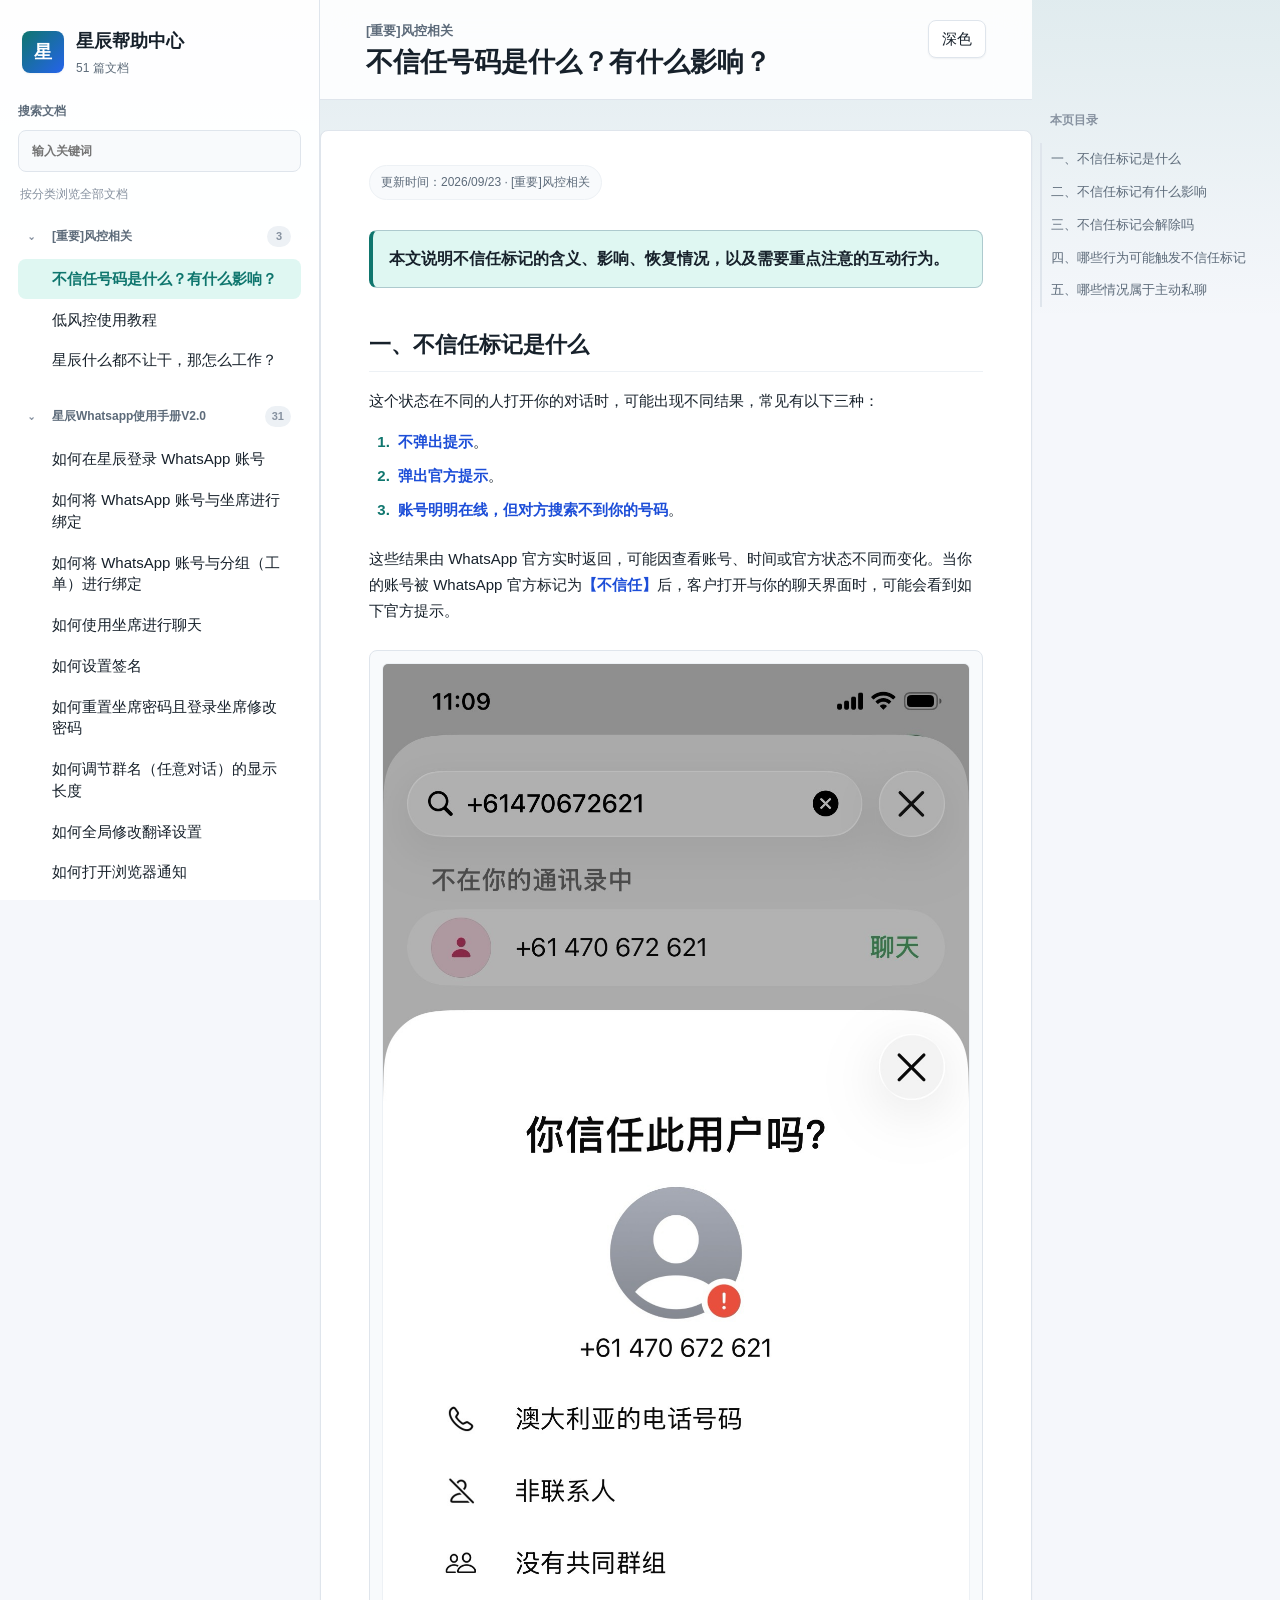
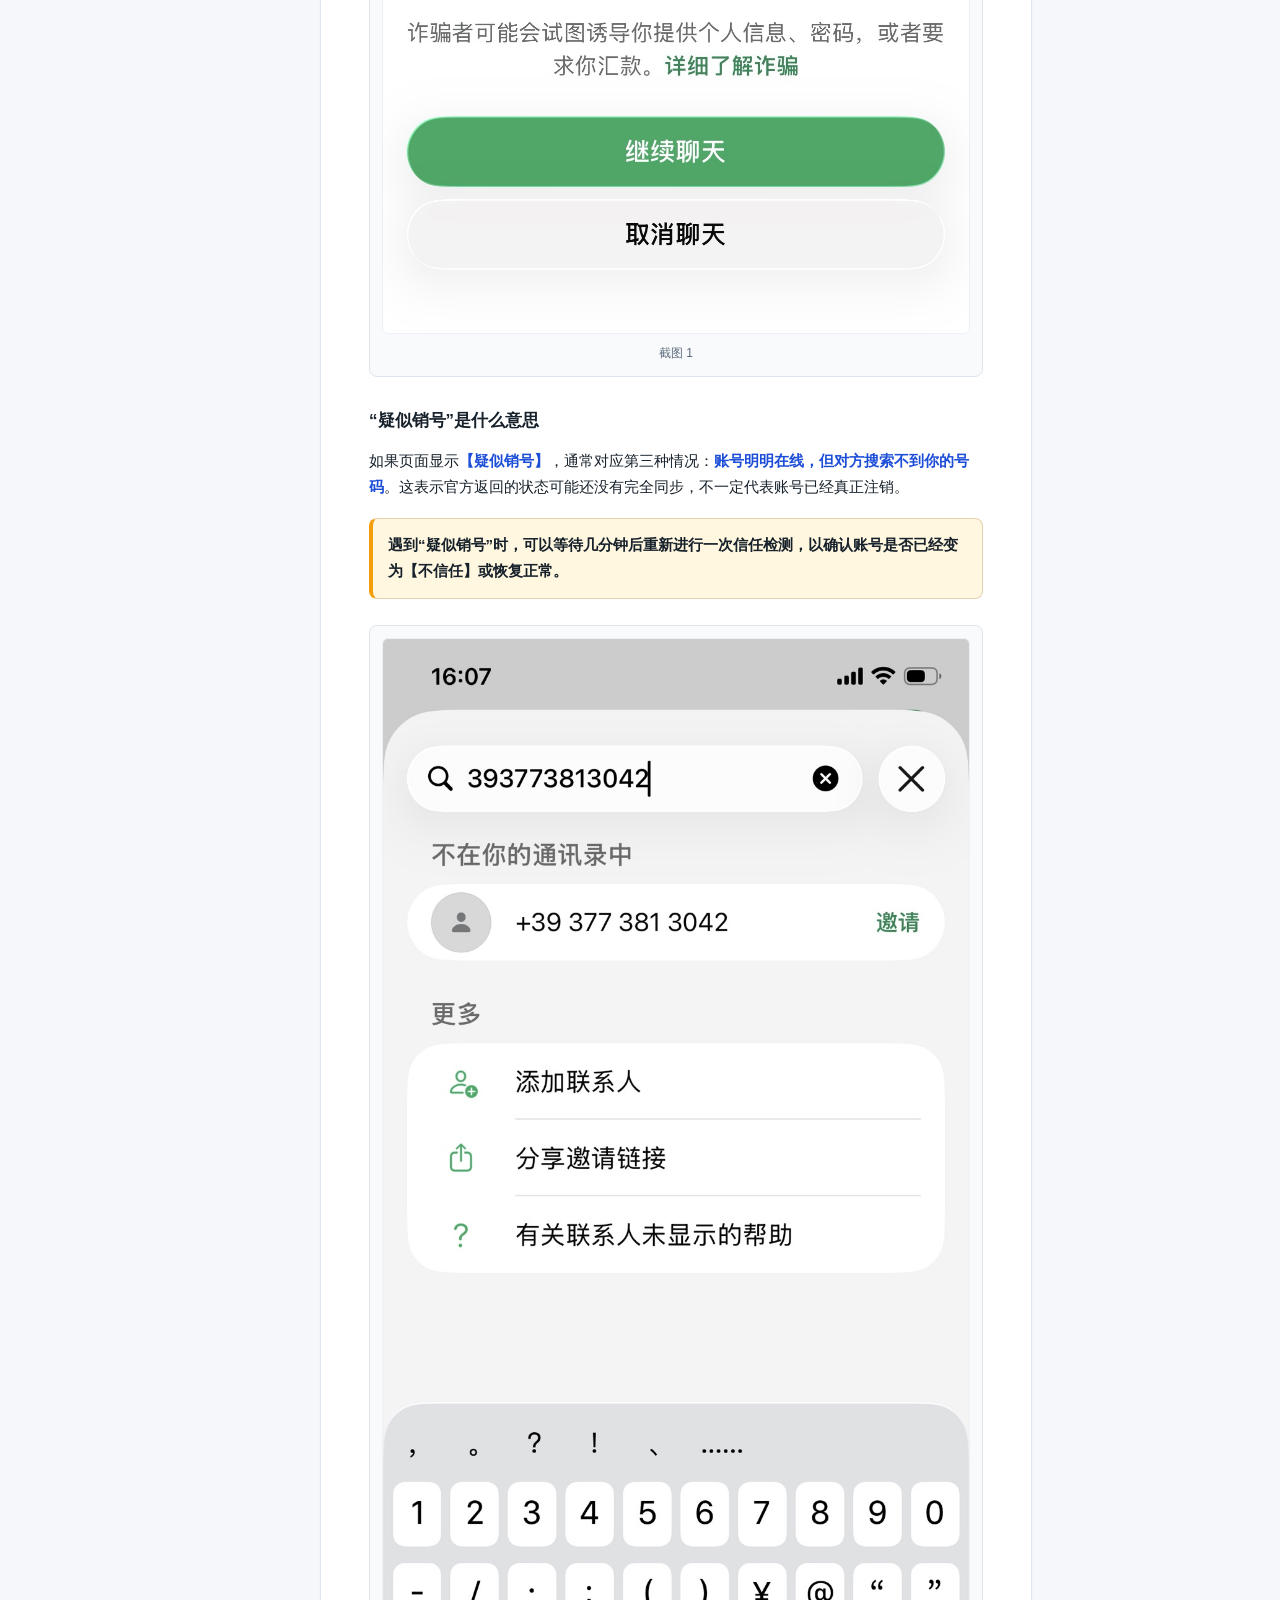
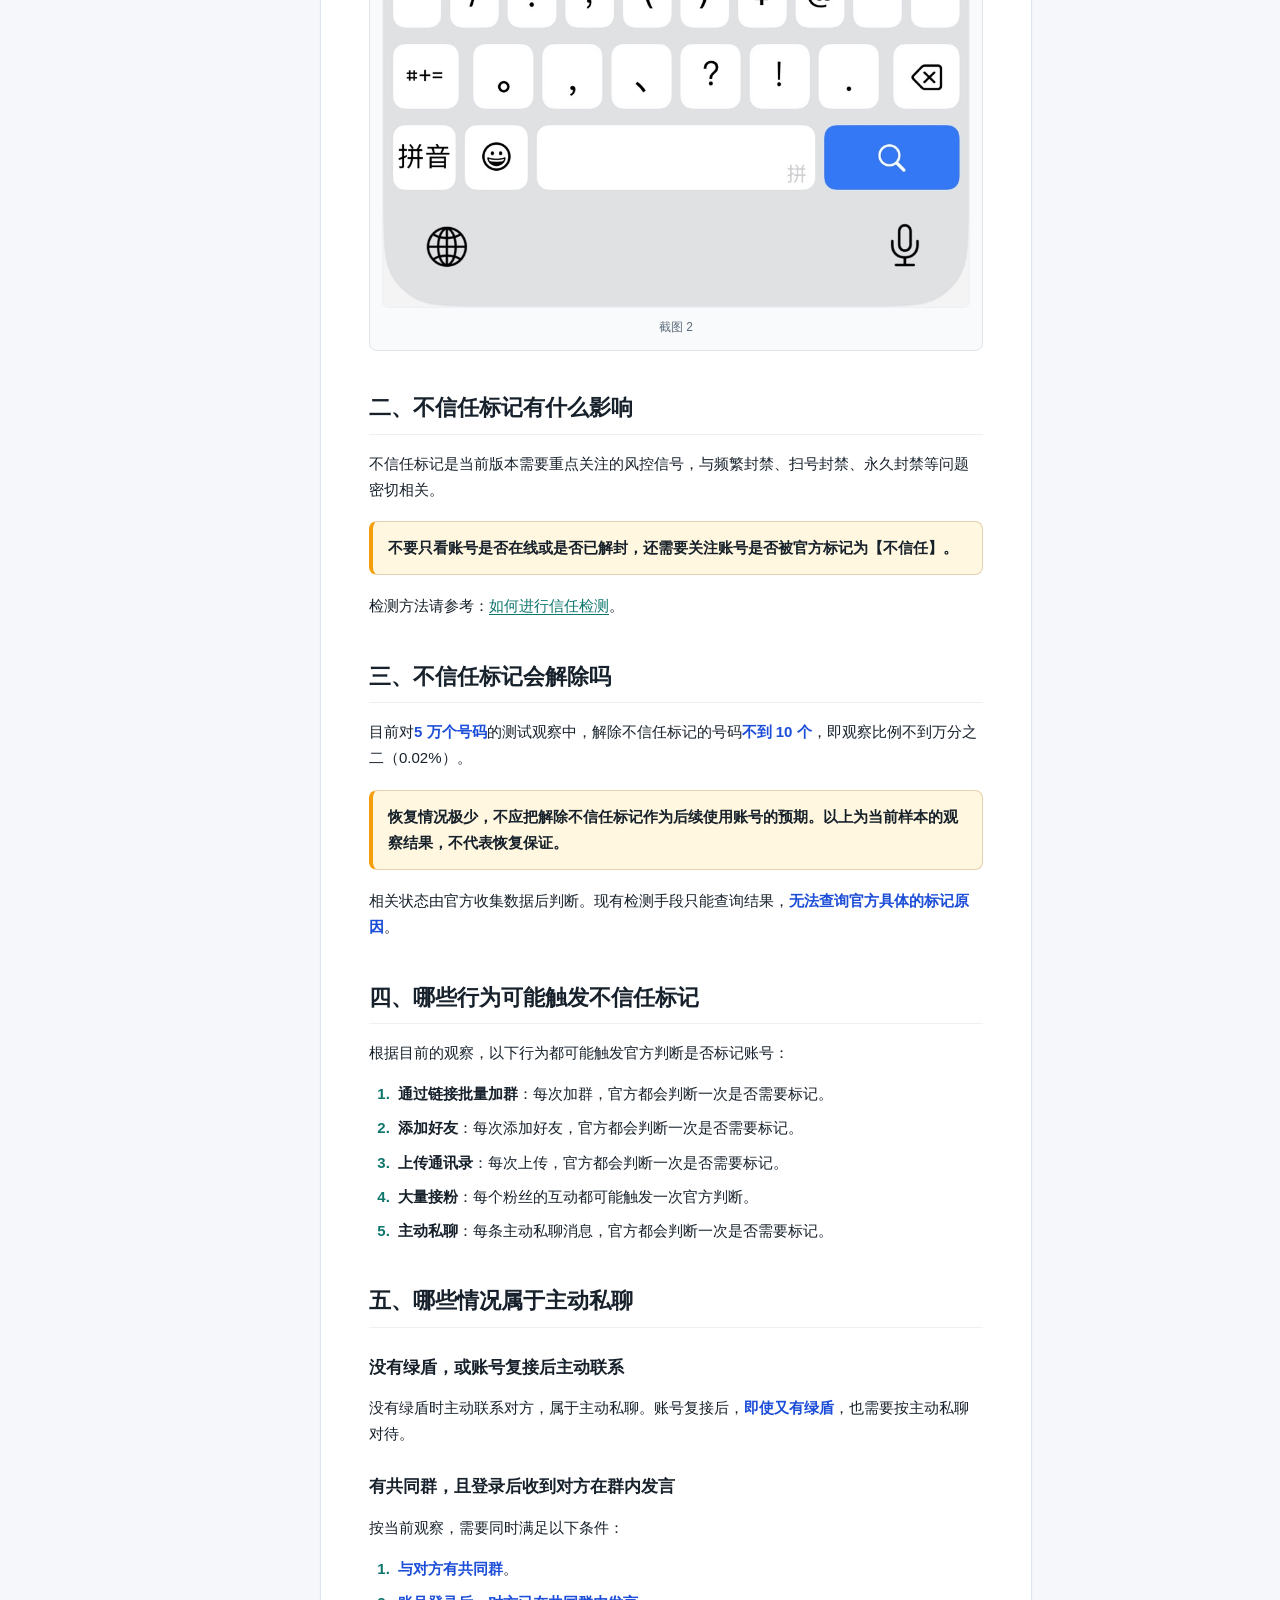
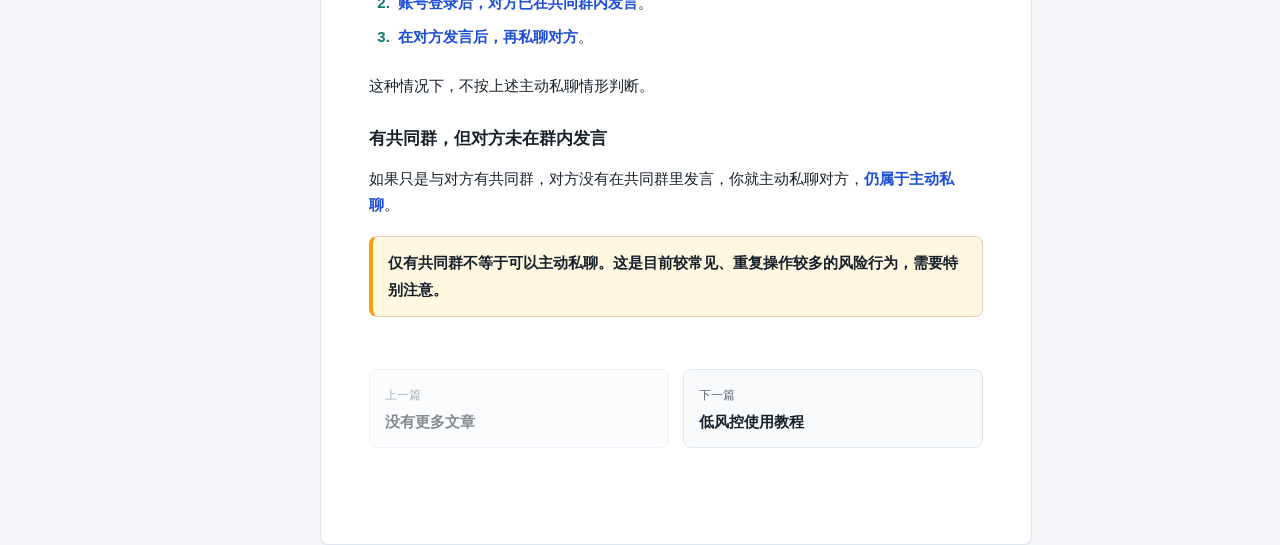
==== commit 770fcd97: "将低风控教程移至风控相关分类" ====
--- a/site/index.html
+++ b/site/index.html
@@ -54,7 +54,7 @@
     <button class="lightbox-close" id="lightboxClose" type="button" aria-label="关闭预览">×</button>
     <img id="lightboxImage" alt="">
   </div>
-  <script id="docs-data" type="application/json">[{"category":{"id":"ed3f0d7c344fd76e614a5564","name":"[重要]风控相关","articlesCount":2},"articles":[{"id":"919a5086ea70adfd02980fb4","title":"不信任号码是什么？有什么影响？","updatedAt":"2026-09-23T17:13:05+08:00","searchText":"  本文说明不信任标记的含义、影响、恢复情况，以及需要重点注意的互动行为。       一、不信任标记是什么  这个状态在不同的人打开你的对话时，可能出现不同结果，常见有以下三种：  1. \u003cstrong class=\"doc-blue-strong\"\u003e不弹出提示\u003c/strong\u003e。 2. \u003cstrong class=\"doc-blue-strong\"\u003e弹出官方提示\u003c/strong\u003e。 3. \u003cstrong class=\"doc-blue-strong\"\u003e账号明明在线，但对方搜索不到你的号码\u003c/strong\u003e。  这些结果由 WhatsApp 官方实时返回，可能因查看账号、时间或官方状态不同而变化。当你的账号被 WhatsApp 官方标记为\u003cstrong class=\"doc-blue-strong\"\u003e【不信任】\u003c/strong\u003e后，客户打开与你的聊天界面时，可能会看到如下官方提示。        “疑似销号”是什么意思  如果页面显示\u003cstrong class=\"doc-blue-strong\"\u003e【疑似销号】\u003c/strong\u003e，通常对应第三种情况：\u003cstrong class=\"doc-blue-strong\"\u003e账号明明在线，但对方搜索不到你的号码\u003c/strong\u003e。这表示官方返回的状态可能还没有完全同步，不一定代表账号已经真正注销。  \u003e   遇到“疑似销号”时，可以等待几分钟后重新进行一次信任检测，以确认账号是否已经变为【不信任】或恢复正常。         二、不信任标记有什么影响  不信任标记是当前版本需要重点关注的风控信号，与频繁封禁、扫号封禁、永久封禁等问题密切相关。  \u003e   不要只看账号是否在线或是否已解封，还需要关注账号是否被官方标记为【不信任】。    检测方法请参考： 如何进行信任检测  ../星辰Whatsapp使用手册V2.0/如何进行信任检测.md 。     三、不信任标记会解除吗  目前对\u003cstrong class=\"doc-blue-strong\"\u003e5 万个号码\u003c/strong\u003e的测试观察中，解除不信任标记的号码\u003cstrong class=\"doc-blue-strong\"\u003e不到 10 个\u003c/strong\u003e，即观察比例不到万分之二（0.02%）。  \u003e   恢复情况极少，不应把解除不信任标记作为后续使用账号的预期。以上为当前样本的观察结果，不代表恢复保证。    相关状态由官方收集数据后判断。现有检测手段只能查询结果，\u003cstrong class=\"doc-blue-strong\"\u003e无法查询官方具体的标记原因\u003c/strong\u003e。     四、哪些行为可能触发不信任标记  根据目前的观察，以下行为都可能触发官方判断是否标记账号：  1.   通过链接批量加群  ：每次加群，官方都会判断一次是否需要标记。 2.   添加好友  ：每次添加好友，官方都会判断一次是否需要标记。 3.   上传通讯录  ：每次上传，官方都会判断一次是否需要标记。 4.   大量接粉  ：每个粉丝的互动都可能触发一次官方判断。 5.   主动私聊  ：每条主动私聊消息，官方都会判断一次是否需要标记。     五、哪些情况属于主动私聊      没有绿盾，或账号复接后主动联系  没有绿盾时主动联系对方，属于主动私聊。账号复接后，\u003cstrong class=\"doc-blue-strong\"\u003e即使又有绿盾\u003c/strong\u003e，也需要按主动私聊对待。      有共同群，且登录后收到对方在群内发言  按当前观察，需要同时满足以下条件：  1. \u003cstrong class=\"doc-blue-strong\"\u003e与对方有共同群\u003c/strong\u003e。 2. \u003cstrong class=\"doc-blue-strong\"\u003e账号登录后，对方已在共同群内发言\u003c/strong\u003e。 3. \u003cstrong class=\"doc-blue-strong\"\u003e在对方发言后，再私聊对方\u003c/strong\u003e。  这种情况下，不按上述主动私聊情形判断。      有共同群，但对方未在群内发言  如果只是与对方有共同群，对方没有在共同群里发言，你就主动私聊对方，\u003cstrong class=\"doc-blue-strong\"\u003e仍属于主动私聊\u003c/strong\u003e。  \u003e   仅有共同群不等于可以主动私聊。这是目前较常见、重复操作较多的风险行为，需要特别注意。   ","html":"\u003cp class=\"lead\"\u003e\u003cstrong\u003e本文说明不信任标记的含义、影响、恢复情况，以及需要重点注意的互动行为。\u003c/strong\u003e\u003c/p\u003e\n\u003ch2\u003e一、不信任标记是什么\u003c/h2\u003e\n\u003cp\u003e这个状态在不同的人打开你的对话时，可能出现不同结果，常见有以下三种：\u003c/p\u003e\n\u003col class=\"doc-list\"\u003e\u003cli\u003e\u003cstrong class=\"doc-blue-strong\"\u003e不弹出提示\u003c/strong\u003e。\u003c/li\u003e\u003cli\u003e\u003cstrong class=\"doc-blue-strong\"\u003e弹出官方提示\u003c/strong\u003e。\u003c/li\u003e\u003cli\u003e\u003cstrong class=\"doc-blue-strong\"\u003e账号明明在线，但对方搜索不到你的号码\u003c/strong\u003e。\u003c/li\u003e\u003c/ol\u003e\n\u003cp\u003e这些结果由 WhatsApp 官方实时返回，可能因查看账号、时间或官方状态不同而变化。当你的账号被 WhatsApp 官方标记为\u003cstrong class=\"doc-blue-strong\"\u003e【不信任】\u003c/strong\u003e后，客户打开与你的聊天界面时，可能会看到如下官方提示。\u003c/p\u003e\n\u003cfigure\u003e\u003cimg src=\"./assets/images/untrusted-number-warning.png\" alt=\"\" loading=\"lazy\"\u003e\u003c/figure\u003e\n\u003ch3\u003e“疑似销号”是什么意思\u003c/h3\u003e\n\u003cp\u003e如果页面显示\u003cstrong class=\"doc-blue-strong\"\u003e【疑似销号】\u003c/strong\u003e，通常对应第三种情况：\u003cstrong class=\"doc-blue-strong\"\u003e账号明明在线，但对方搜索不到你的号码\u003c/strong\u003e。这表示官方返回的状态可能还没有完全同步，不一定代表账号已经真正注销。\u003c/p\u003e\n\u003cblockquote\u003e\u003cstrong\u003e遇到“疑似销号”时，可以等待几分钟后重新进行一次信任检测，以确认账号是否已经变为【不信任】或恢复正常。\u003c/strong\u003e\u003c/blockquote\u003e\n\u003cfigure\u003e\u003cimg src=\"./assets/images/untrusted-number-suspected-deleted.png\" alt=\"\" loading=\"lazy\"\u003e\u003c/figure\u003e\n\u003ch2\u003e二、不信任标记有什么影响\u003c/h2\u003e\n\u003cp\u003e不信任标记是当前版本需要重点关注的风控信号，与频繁封禁、扫号封禁、永久封禁等问题密切相关。\u003c/p\u003e\n\u003cblockquote\u003e\u003cstrong\u003e不要只看账号是否在线或是否已解封，还需要关注账号是否被官方标记为【不信任】。\u003c/strong\u003e\u003c/blockquote\u003e\n\u003cp\u003e检测方法请参考：\u003ca href=\"#6ab372e7a6acbf33a85160ac\"\u003e如何进行信任检测\u003c/a\u003e。\u003c/p\u003e\n\u003ch2\u003e三、不信任标记会解除吗\u003c/h2\u003e\n\u003cp\u003e目前对\u003cstrong class=\"doc-blue-strong\"\u003e5 万个号码\u003c/strong\u003e的测试观察中，解除不信任标记的号码\u003cstrong class=\"doc-blue-strong\"\u003e不到 10 个\u003c/strong\u003e，即观察比例不到万分之二（0.02%）。\u003c/p\u003e\n\u003cblockquote\u003e\u003cstrong\u003e恢复情况极少，不应把解除不信任标记作为后续使用账号的预期。以上为当前样本的观察结果，不代表恢复保证。\u003c/strong\u003e\u003c/blockquote\u003e\n\u003cp\u003e相关状态由官方收集数据后判断。现有检测手段只能查询结果，\u003cstrong class=\"doc-blue-strong\"\u003e无法查询官方具体的标记原因\u003c/strong\u003e。\u003c/p\u003e\n\u003ch2\u003e四、哪些行为可能触发不信任标记\u003c/h2\u003e\n\u003cp\u003e根据目前的观察，以下行为都可能触发官方判断是否标记账号：\u003c/p\u003e\n\u003col class=\"doc-list\"\u003e\u003cli\u003e\u003cstrong\u003e通过链接批量加群\u003c/strong\u003e：每次加群，官方都会判断一次是否需要标记。\u003c/li\u003e\u003cli\u003e\u003cstrong\u003e添加好友\u003c/strong\u003e：每次添加好友，官方都会判断一次是否需要标记。\u003c/li\u003e\u003cli\u003e\u003cstrong\u003e上传通讯录\u003c/strong\u003e：每次上传，官方都会判断一次是否需要标记。\u003c/li\u003e\u003cli\u003e\u003cstrong\u003e大量接粉\u003c/strong\u003e：每个粉丝的互动都可能触发一次官方判断。\u003c/li\u003e\u003cli\u003e\u003cstrong\u003e主动私聊\u003c/strong\u003e：每条主动私聊消息，官方都会判断一次是否需要标记。\u003c/li\u003e\u003c/ol\u003e\n\u003ch2\u003e五、哪些情况属于主动私聊\u003c/h2\u003e\n\u003ch3\u003e没有绿盾，或账号复接后主动联系\u003c/h3\u003e\n\u003cp\u003e没有绿盾时主动联系对方，属于主动私聊。账号复接后，\u003cstrong class=\"doc-blue-strong\"\u003e即使又有绿盾\u003c/strong\u003e，也需要按主动私聊对待。\u003c/p\u003e\n\u003ch3\u003e有共同群，且登录后收到对方在群内发言\u003c/h3\u003e\n\u003cp\u003e按当前观察，需要同时满足以下条件：\u003c/p\u003e\n\u003col class=\"doc-list\"\u003e\u003cli\u003e\u003cstrong class=\"doc-blue-strong\"\u003e与对方有共同群\u003c/strong\u003e。\u003c/li\u003e\u003cli\u003e\u003cstrong class=\"doc-blue-strong\"\u003e账号登录后，对方已在共同群内发言\u003c/strong\u003e。\u003c/li\u003e\u003cli\u003e\u003cstrong class=\"doc-blue-strong\"\u003e在对方发言后，再私聊对方\u003c/strong\u003e。\u003c/li\u003e\u003c/ol\u003e\n\u003cp\u003e这种情况下，不按上述主动私聊情形判断。\u003c/p\u003e\n\u003ch3\u003e有共同群，但对方未在群内发言\u003c/h3\u003e\n\u003cp\u003e如果只是与对方有共同群，对方没有在共同群里发言，你就主动私聊对方，\u003cstrong class=\"doc-blue-strong\"\u003e仍属于主动私聊\u003c/strong\u003e。\u003c/p\u003e\n\u003cblockquote\u003e\u003cstrong\u003e仅有共同群不等于可以主动私聊。这是目前较常见、重复操作较多的风险行为，需要特别注意。\u003c/strong\u003e\u003c/blockquote\u003e"},{"id":"3792e14562c0f180947d0e50","title":"星辰什么都不让干，那怎么工作？","updatedAt":"2026-09-23T21:54:07+08:00","searchText":"  星辰不建议部分操作，是为了提醒这些行为可能触发 WhatsApp 官方风控。开展业务前，需要区分账号状态、客户互动条件和不同功能的用途。    \u003e   以下为当前业务观察与使用建议。“低风控”不等于不会封号，绿盾、账号在线或已解封，也不代表账号没有风险。       一、为什么不建议主动加好友  不建议主动把客户或托号添加为联系人（好友），主要原因如下：  1. \u003cstrong class=\"doc-blue-strong\"\u003e每次添加好友都会触发官方评估，官方也会记录每次操作。\u003c/strong\u003e 即使当时没有封号，\u003cstrong class=\"doc-blue-strong\"\u003e操作记录仍会保留\u003c/strong\u003e，并可能影响后续信任状态。 2.   联系人权限会影响隐私信息的可见范围。   部分隐私设置默认对联系人开放，添加对方后，对方可能看到更多账号信息。\u003cstrong class=\"doc-blue-strong\"\u003e专业或观察仔细的客户，可能因你开放的隐私信息而质疑账号的真实性或正常使用情况。\u003c/strong\u003e 3. \u003cstrong class=\"doc-blue-strong\"\u003e邀请进群不要求先加好友。\u003c/strong\u003e 在星辰中，邀请能力主要看盾牌标识：\u003cstrong class=\"doc-blue-strong\"\u003e对方带有黄盾或绿盾，均可用于邀请进群。\u003c/strong\u003e      需要建立客户对话时怎么办  可以联系【F-对接群】使用“同步对话”功能，同步范围包括江河和星辰号码中的有效粉丝，无需先添加好友。  \u003e   同步对话主要用于后续拉群，不等于获得主动私聊权限。绿盾产生前，不要因为已经有对话记录就直接打招呼，否则有封号风险。       二、为什么不建议上传通讯录  上传通讯录相当于批量添加联系人，存在与主动加好友类似的风险。  如果目的是将托号加入列表后拉群，可以了解 如何添加托号  ../星辰Whatsapp使用手册V2.0/如何添加托号.md 。该功能取消了添加好友的动作，将符合条件的带盾牌号码加入联系人列表。  \u003e 添加托号与上传通讯录的区别在于：添加托号\u003cstrong class=\"doc-blue-strong\"\u003e没有“添加联系人”这一步\u003c/strong\u003e。同样地，无论添加托号还是上传通讯录，都\u003cstrong class=\"doc-blue-strong\"\u003e不能主动任意私聊客户\u003c/strong\u003e。     三、为什么不建议通过链接批量加群  通过链接进群时，官方可能针对每次进群行为进行评估。即使当时没有封号，也可能记录相关行为。  对于高风险或风险未知的群，可能出现以下影响：  1. 官方记录账号通过链接进群的行为。 2. 进群账号被封禁。 3. 群组被封禁。 4. 群被封禁时，群成员也可能受到进一步评估，甚至被封号。      群建得久，就一定稳定吗  \u003cstrong class=\"doc-blue-strong\"\u003e建群时间不能单独作为稳定性的判断依据。\u003c/strong\u003e无论群建立于几年前还是几天前，都不能只凭时间将其认定为“老群”或安全群。  为区分建群时间与实际使用表现，星辰将观察中相对稳定的群称为【低风控进出群】。这个名称并不保证后续操作不会触发风控，只能说\u003cstrong class=\"doc-blue-strong\"\u003e经星辰认证的这类群，风控相对较低\u003c/strong\u003e。      相关服务与功能  按当前服务说明，星辰可接受以\u003cstrong class=\"doc-blue-strong\"\u003e20 至 25 个新号为一组\u003c/strong\u003e、协助建立\u003cstrong class=\"doc-blue-strong\"\u003e150 个【低风控进出群】\u003c/strong\u003e的委托，预计\u003cstrong class=\"doc-blue-strong\"\u003e3 至 6 天\u003c/strong\u003e完成。使用这类群邀请客户进群，是当前业务建议中的一种方式。  星辰也提供 【批量进群】  https://doc.chuhaikf.com/site/ manual-batch-invite-groups 作为 【批量加群】  https://doc.chuhaikf.com/site/ 749e3e05e9e68b4ea6aca3a0 的替代功能。\u003cstrong class=\"doc-blue-strong\"\u003e批量进群是批量加群的低风控版本，建议优先选择。\u003c/strong\u003e     四、没有绿盾，如何与客户建立互动      1. 先理解绿盾的含义  绿盾是星辰根据互动情况归纳的标识，用于辅助判断主动联系客户的条件。它\u003cstrong class=\"doc-blue-strong\"\u003e不会因为登录时间或加好友时间自动产生\u003c/strong\u003e，也可能在\u003cstrong class=\"doc-blue-strong\"\u003e封号后丢失\u003c/strong\u003e。  恢复绿盾需要客户再次满足主动互动条件。  \u003e \u003cstrong class=\"doc-blue-strong\"\u003e【2026年9月23日更新】\u003c/strong\u003e如果账号已被官方标记为【不信任】，即使有绿盾，收发消息仍可能有较高封号风险。      2. 共同群中的互动条件  客户没有主动私聊时，\u003cstrong class=\"doc-blue-strong\"\u003e同时满足以下三个条件，一定会产生绿盾\u003c/strong\u003e：  1. \u003cstrong class=\"doc-blue-strong\"\u003e你与客户在同一个群内\u003c/strong\u003e。 2. \u003cstrong class=\"doc-blue-strong\"\u003e你的账号保持在线\u003c/strong\u003e。 3. \u003cstrong class=\"doc-blue-strong\"\u003e在线期间收到客户在共同群内的发言\u003c/strong\u003e。  \u003e   注意：   业务中要着重引导客户在共同群内发言交流，这样\u003cstrong class=\"doc-blue-strong\"\u003e群内所有在线托号都会因为满足条件获得客户的绿盾\u003c/strong\u003e，\u003cstrong class=\"doc-blue-strong\"\u003e有绿盾就能私聊\u003c/strong\u003e。  \u003e   注意：   这种条件有可能产生比绿盾更稳定的  超级绿盾  ，可以  无视  账号的  不信任  状态      3. 客户主动添加你为联系人  按当前功能说明，如果客户主动将你添加为联系人，可以使用【限量低风控发送】模式与其联系。  \u003e   条件是客户添加了你，而不是你主动添加客户。这个模式是低风控模式，满足条件基本可以保证低风控私聊。    坐席系统查询“客户是否已将你添加为联系人”的功能，原计划近期上线，使用时请以实际界面为准。   \u003e   注意：   这种条件有可能产生比绿盾更稳定的  超级绿盾  ，可以  无视  账号的  不信任  状态，复接后还会  保留超级绿盾        4. 不满足条件时，不要强行打招呼  如果上述条件都不满足，强行私聊可能导致封号或被官方标记。关于盾牌的详细说明，请参考 什么是盾牌超能力  ../常见问题/什么是盾牌超能力.md 。     五、接粉较多时，如何安排账号使用      1. 先区分账号状态  星辰在业务中将\u003cstrong class=\"doc-blue-strong\"\u003e已被标记为【不信任】的号码\u003c/strong\u003e称为\u003cstrong class=\"doc-blue-strong\"\u003e“不稳定号”\u003c/strong\u003e，将\u003cstrong class=\"doc-blue-strong\"\u003e尚未被标记的号码\u003c/strong\u003e称为\u003cstrong class=\"doc-blue-strong\"\u003e“暂稳定号”\u003c/strong\u003e。  \u003e   注意：   \u003cstrong class=\"doc-blue-strong\"\u003e“暂稳定”只表示当前观察结果，不代表长期稳定。\u003c/strong\u003e暂稳定号也会因为\u003cstrong class=\"doc-blue-strong\"\u003e乱操作被官方标记为【不信任】，成为废号\u003c/strong\u003e。      2. 根据风险安排角色  星辰建议业务改进方向：\u003cstrong class=\"doc-blue-strong\"\u003e不稳定号承担接粉等风险较高的工作\u003c/strong\u003e，角色包括\u003cstrong class=\"doc-blue-strong\"\u003e部分助理号和消耗型账号\u003c/strong\u003e；\u003cstrong class=\"doc-blue-strong\"\u003e暂稳定号用于老师号和部分助理号\u003c/strong\u003e。  \u003e   暂稳定号使用要求：   \u003cstrong class=\"doc-blue-strong\"\u003e禁止主动操作\u003c/strong\u003e；进群时\u003cstrong class=\"doc-blue-strong\"\u003e必须由其他账号邀请进群\u003c/strong\u003e。  已经被标记为\u003cstrong class=\"doc-blue-strong\"\u003e【不信任】\u003c/strong\u003e的账号，基本不会再恢复为暂稳定号。可以将其作为\u003cstrong class=\"doc-blue-strong\"\u003e消耗型号码\u003c/strong\u003e使用，用于接粉、必要的冒险打招呼等\u003cstrong class=\"doc-blue-strong\"\u003e必定触发风控审查的操作\u003c/strong\u003e。  \u003e   注意：   \u003cstrong class=\"doc-blue-strong\"\u003e不要主动补充不信任废号，也要尽量避免暂稳定号变成废号。\u003c/strong\u003e消耗型号码的成本\u003cstrong class=\"doc-blue-strong\"\u003e不到实卡号码的五分之一\u003c/strong\u003e。      3. 接粉后的衔接  \u003cstrong class=\"doc-blue-strong\"\u003e不稳定号或江河号码\u003c/strong\u003e接收的粉丝，可以通过\u003cstrong class=\"doc-blue-strong\"\u003e【同步粉丝】\u003c/strong\u003e等功能衔接，再由具备邀请条件的账号将客户邀请到群内。后续业务开展按照\u003cstrong class=\"doc-blue-strong\"\u003e【没有绿盾，如何与客户建立互动】\u003c/strong\u003e进行。  \u003e   注意：   \u003cstrong class=\"doc-blue-strong\"\u003e同步粉丝、邀请进群都是低风控操作。\u003c/strong\u003e      4. 同时考虑成本和持续使用能力  经过验证，部分号码的成本\u003cstrong class=\"doc-blue-strong\"\u003e比不稳定号低约 5—6 倍\u003c/strong\u003e，也能完成不稳定号码可以完成的工作。  安排业务时，应同时考虑账号成本、客户联系的连续性和封号风险，不要只关注单个账号还能使用多久。\u003cstrong class=\"doc-blue-strong\"\u003e不要纠结不稳定号码如何变回稳定，应该围绕维持号码暂稳定来规划业务。\u003c/strong\u003e ","html":"\u003cp class=\"lead\"\u003e\u003cstrong\u003e星辰不建议部分操作，是为了提醒这些行为可能触发 WhatsApp 官方风控。开展业务前，需要区分账号状态、客户互动条件和不同功能的用途。\u003c/strong\u003e\u003c/p\u003e\n\u003cblockquote\u003e\u003cstrong\u003e以下为当前业务观察与使用建议。“低风控”不等于不会封号，绿盾、账号在线或已解封，也不代表账号没有风险。\u003c/strong\u003e\u003c/blockquote\u003e\n\u003ch2\u003e一、为什么不建议主动加好友\u003c/h2\u003e\n\u003cp\u003e不建议主动把客户或托号添加为联系人（好友），主要原因如下：\u003c/p\u003e\n\u003col class=\"doc-list\"\u003e\u003cli\u003e\u003cstrong class=\"doc-blue-strong\"\u003e每次添加好友都会触发官方评估，官方也会记录每次操作。\u003c/strong\u003e 即使当时没有封号，\u003cstrong class=\"doc-blue-strong\"\u003e操作记录仍会保留\u003c/strong\u003e，并可能影响后续信任状态。\u003c/li\u003e\u003cli\u003e\u003cstrong\u003e联系人权限会影响隐私信息的可见范围。\u003c/strong\u003e 部分隐私设置默认对联系人开放，添加对方后，对方可能看到更多账号信息。\u003cstrong class=\"doc-blue-strong\"\u003e专业或观察仔细的客户，可能因你开放的隐私信息而质疑账号的真实性或正常使用情况。\u003c/strong\u003e\u003c/li\u003e\u003cli\u003e\u003cstrong class=\"doc-blue-strong\"\u003e邀请进群不要求先加好友。\u003c/strong\u003e 在星辰中，邀请能力主要看盾牌标识：\u003cstrong class=\"doc-blue-strong\"\u003e对方带有黄盾或绿盾，均可用于邀请进群。\u003c/strong\u003e\u003c/li\u003e\u003c/ol\u003e\n\u003ch3\u003e需要建立客户对话时怎么办\u003c/h3\u003e\n\u003cp\u003e可以联系【F-对接群】使用“同步对话”功能，同步范围包括江河和星辰号码中的有效粉丝，无需先添加好友。\u003c/p\u003e\n\u003cblockquote\u003e\u003cstrong\u003e同步对话主要用于后续拉群，不等于获得主动私聊权限。绿盾产生前，不要因为已经有对话记录就直接打招呼，否则有封号风险。\u003c/strong\u003e\u003c/blockquote\u003e\n\u003ch2\u003e二、为什么不建议上传通讯录\u003c/h2\u003e\n\u003cp\u003e上传通讯录相当于批量添加联系人，存在与主动加好友类似的风险。\u003c/p\u003e\n\u003cp\u003e如果目的是将托号加入列表后拉群，可以了解\u003ca href=\"#6a82f2f23892f81caa27c4a0\"\u003e如何添加托号\u003c/a\u003e。该功能取消了添加好友的动作，将符合条件的带盾牌号码加入联系人列表。\u003c/p\u003e\n\u003cblockquote\u003e添加托号与上传通讯录的区别在于：添加托号\u003cstrong class=\"doc-blue-strong\"\u003e没有“添加联系人”这一步\u003c/strong\u003e。同样地，无论添加托号还是上传通讯录，都\u003cstrong class=\"doc-blue-strong\"\u003e不能主动任意私聊客户\u003c/strong\u003e。\u003c/blockquote\u003e\n\u003ch2\u003e三、为什么不建议通过链接批量加群\u003c/h2\u003e\n\u003cp\u003e通过链接进群时，官方可能针对每次进群行为进行评估。即使当时没有封号，也可能记录相关行为。\u003c/p\u003e\n\u003cp\u003e对于高风险或风险未知的群，可能出现以下影响：\u003c/p\u003e\n\u003col class=\"doc-list\"\u003e\u003cli\u003e官方记录账号通过链接进群的行为。\u003c/li\u003e\u003cli\u003e进群账号被封禁。\u003c/li\u003e\u003cli\u003e群组被封禁。\u003c/li\u003e\u003cli\u003e群被封禁时，群成员也可能受到进一步评估，甚至被封号。\u003c/li\u003e\u003c/ol\u003e\n\u003ch3\u003e群建得久，就一定稳定吗\u003c/h3\u003e\n\u003cp\u003e\u003cstrong class=\"doc-blue-strong\"\u003e建群时间不能单独作为稳定性的判断依据。\u003c/strong\u003e无论群建立于几年前还是几天前，都不能只凭时间将其认定为“老群”或安全群。\u003c/p\u003e\n\u003cp\u003e为区分建群时间与实际使用表现，星辰将观察中相对稳定的群称为【低风控进出群】。这个名称并不保证后续操作不会触发风控，只能说\u003cstrong class=\"doc-blue-strong\"\u003e经星辰认证的这类群，风控相对较低\u003c/strong\u003e。\u003c/p\u003e\n\u003ch3\u003e相关服务与功能\u003c/h3\u003e\n\u003cp\u003e按当前服务说明，星辰可接受以\u003cstrong class=\"doc-blue-strong\"\u003e20 至 25 个新号为一组\u003c/strong\u003e、协助建立\u003cstrong class=\"doc-blue-strong\"\u003e150 个【低风控进出群】\u003c/strong\u003e的委托，预计\u003cstrong class=\"doc-blue-strong\"\u003e3 至 6 天\u003c/strong\u003e完成。使用这类群邀请客户进群，是当前业务建议中的一种方式。\u003c/p\u003e\n\u003cp\u003e星辰也提供\u003ca href=\"https://doc.chuhaikf.com/site/#manual-batch-invite-groups\"\u003e【批量进群】\u003c/a\u003e作为\u003ca href=\"https://doc.chuhaikf.com/site/#749e3e05e9e68b4ea6aca3a0\"\u003e【批量加群】\u003c/a\u003e的替代功能。\u003cstrong class=\"doc-blue-strong\"\u003e批量进群是批量加群的低风控版本，建议优先选择。\u003c/strong\u003e\u003c/p\u003e\n\u003ch2\u003e四、没有绿盾，如何与客户建立互动\u003c/h2\u003e\n\u003ch3\u003e1. 先理解绿盾的含义\u003c/h3\u003e\n\u003cp\u003e绿盾是星辰根据互动情况归纳的标识，用于辅助判断主动联系客户的条件。它\u003cstrong class=\"doc-blue-strong\"\u003e不会因为登录时间或加好友时间自动产生\u003c/strong\u003e，也可能在\u003cstrong class=\"doc-blue-strong\"\u003e封号后丢失\u003c/strong\u003e。\u003c/p\u003e\n\u003cp\u003e恢复绿盾需要客户再次满足主动互动条件。\u003c/p\u003e\n\u003cblockquote\u003e\u003cstrong class=\"doc-blue-strong\"\u003e【2026年9月23日更新】\u003c/strong\u003e如果账号已被官方标记为【不信任】，即使有绿盾，收发消息仍可能有较高封号风险。\u003c/blockquote\u003e\n\u003ch3\u003e2. 共同群中的互动条件\u003c/h3\u003e\n\u003cp\u003e客户没有主动私聊时，\u003cstrong class=\"doc-blue-strong\"\u003e同时满足以下三个条件，一定会产生绿盾\u003c/strong\u003e：\u003c/p\u003e\n\u003col class=\"doc-list\"\u003e\u003cli\u003e\u003cstrong class=\"doc-blue-strong\"\u003e你与客户在同一个群内\u003c/strong\u003e。\u003c/li\u003e\u003cli\u003e\u003cstrong class=\"doc-blue-strong\"\u003e你的账号保持在线\u003c/strong\u003e。\u003c/li\u003e\u003cli\u003e\u003cstrong class=\"doc-blue-strong\"\u003e在线期间收到客户在共同群内的发言\u003c/strong\u003e。\u003c/li\u003e\u003c/ol\u003e\n\u003cblockquote\u003e\u003cstrong\u003e注意：\u003c/strong\u003e 业务中要着重引导客户在共同群内发言交流，这样\u003cstrong class=\"doc-blue-strong\"\u003e群内所有在线托号都会因为满足条件获得客户的绿盾\u003c/strong\u003e，\u003cstrong class=\"doc-blue-strong\"\u003e有绿盾就能私聊\u003c/strong\u003e。\u003c/blockquote\u003e\n\u003cblockquote\u003e\u003cstrong\u003e注意：\u003c/strong\u003e 这种条件有可能产生比绿盾更稳定的\u003cstrong\u003e超级绿盾\u003c/strong\u003e，可以\u003cstrong\u003e无视\u003c/strong\u003e账号的\u003cstrong\u003e不信任\u003c/strong\u003e状态\u003c/blockquote\u003e\n\u003ch3\u003e3. 客户主动添加你为联系人\u003c/h3\u003e\n\u003cp\u003e按当前功能说明，如果客户主动将你添加为联系人，可以使用【限量低风控发送】模式与其联系。\u003c/p\u003e\n\u003cblockquote\u003e\u003cstrong\u003e条件是客户添加了你，而不是你主动添加客户。这个模式是低风控模式，满足条件基本可以保证低风控私聊。\u003c/strong\u003e\u003c/blockquote\u003e\n\u003cp\u003e坐席系统查询“客户是否已将你添加为联系人”的功能，原计划近期上线，使用时请以实际界面为准。\u003c/p\u003e\n\u003cblockquote\u003e\u003cstrong\u003e注意：\u003c/strong\u003e 这种条件有可能产生比绿盾更稳定的\u003cstrong\u003e超级绿盾\u003c/strong\u003e，可以\u003cstrong\u003e无视\u003c/strong\u003e账号的\u003cstrong\u003e不信任\u003c/strong\u003e状态，复接后还会\u003cstrong\u003e保留超级绿盾\u003c/strong\u003e\u003c/blockquote\u003e\n\u003ch3\u003e4. 不满足条件时，不要强行打招呼\u003c/h3\u003e\n\u003cp\u003e如果上述条件都不满足，强行私聊可能导致封号或被官方标记。关于盾牌的详细说明，请参考\u003ca href=\"#017fd6fd9859424b3e429587\"\u003e什么是盾牌超能力\u003c/a\u003e。\u003c/p\u003e\n\u003ch2\u003e五、接粉较多时，如何安排账号使用\u003c/h2\u003e\n\u003ch3\u003e1. 先区分账号状态\u003c/h3\u003e\n\u003cp\u003e星辰在业务中将\u003cstrong class=\"doc-blue-strong\"\u003e已被标记为【不信任】的号码\u003c/strong\u003e称为\u003cstrong class=\"doc-blue-strong\"\u003e“不稳定号”\u003c/strong\u003e，将\u003cstrong class=\"doc-blue-strong\"\u003e尚未被标记的号码\u003c/strong\u003e称为\u003cstrong class=\"doc-blue-strong\"\u003e“暂稳定号”\u003c/strong\u003e。\u003c/p\u003e\n\u003cblockquote\u003e\u003cstrong\u003e注意：\u003c/strong\u003e \u003cstrong class=\"doc-blue-strong\"\u003e“暂稳定”只表示当前观察结果，不代表长期稳定。\u003c/strong\u003e暂稳定号也会因为\u003cstrong class=\"doc-blue-strong\"\u003e乱操作被官方标记为【不信任】，成为废号\u003c/strong\u003e。\u003c/blockquote\u003e\n\u003ch3\u003e2. 根据风险安排角色\u003c/h3\u003e\n\u003cp\u003e星辰建议业务改进方向：\u003cstrong class=\"doc-blue-strong\"\u003e不稳定号承担接粉等风险较高的工作\u003c/strong\u003e，角色包括\u003cstrong class=\"doc-blue-strong\"\u003e部分助理号和消耗型账号\u003c/strong\u003e；\u003cstrong class=\"doc-blue-strong\"\u003e暂稳定号用于老师号和部分助理号\u003c/strong\u003e。\u003c/p\u003e\n\u003cblockquote\u003e\u003cstrong\u003e暂稳定号使用要求：\u003c/strong\u003e \u003cstrong class=\"doc-blue-strong\"\u003e禁止主动操作\u003c/strong\u003e；进群时\u003cstrong class=\"doc-blue-strong\"\u003e必须由其他账号邀请进群\u003c/strong\u003e。\u003c/blockquote\u003e\n\u003cp\u003e已经被标记为\u003cstrong class=\"doc-blue-strong\"\u003e【不信任】\u003c/strong\u003e的账号，基本不会再恢复为暂稳定号。可以将其作为\u003cstrong class=\"doc-blue-strong\"\u003e消耗型号码\u003c/strong\u003e使用，用于接粉、必要的冒险打招呼等\u003cstrong class=\"doc-blue-strong\"\u003e必定触发风控审查的操作\u003c/strong\u003e。\u003c/p\u003e\n\u003cblockquote\u003e\u003cstrong\u003e注意：\u003c/strong\u003e \u003cstrong class=\"doc-blue-strong\"\u003e不要主动补充不信任废号，也要尽量避免暂稳定号变成废号。\u003c/strong\u003e消耗型号码的成本\u003cstrong class=\"doc-blue-strong\"\u003e不到实卡号码的五分之一\u003c/strong\u003e。\u003c/blockquote\u003e\n\u003ch3\u003e3. 接粉后的衔接\u003c/h3\u003e\n\u003cp\u003e\u003cstrong class=\"doc-blue-strong\"\u003e不稳定号或江河号码\u003c/strong\u003e接收的粉丝，可以通过\u003cstrong class=\"doc-blue-strong\"\u003e【同步粉丝】\u003c/strong\u003e等功能衔接，再由具备邀请条件的账号将客户邀请到群内。后续业务开展按照\u003cstrong class=\"doc-blue-strong\"\u003e【没有绿盾，如何与客户建立互动】\u003c/strong\u003e进行。\u003c/p\u003e\n\u003cblockquote\u003e\u003cstrong\u003e注意：\u003c/strong\u003e \u003cstrong class=\"doc-blue-strong\"\u003e同步粉丝、邀请进群都是低风控操作。\u003c/strong\u003e\u003c/blockquote\u003e\n\u003ch3\u003e4. 同时考虑成本和持续使用能力\u003c/h3\u003e\n\u003cp\u003e经过验证，部分号码的成本\u003cstrong class=\"doc-blue-strong\"\u003e比不稳定号低约 5—6 倍\u003c/strong\u003e，也能完成不稳定号码可以完成的工作。\u003c/p\u003e\n\u003cp\u003e安排业务时，应同时考虑账号成本、客户联系的连续性和封号风险，不要只关注单个账号还能使用多久。\u003cstrong class=\"doc-blue-strong\"\u003e不要纠结不稳定号码如何变回稳定，应该围绕维持号码暂稳定来规划业务。\u003c/strong\u003e\u003c/p\u003e"}]},{"category":{"id":"4623ca0b97109196381e087b","name":"星辰Whatsapp使用手册V2.0","articlesCount":32},"articles":[{"id":"69a7d0daa889b919f4222ff9","title":"如何在星辰登录 WhatsApp 账号","updatedAt":"2026-05-20T19:56:33+08:00","searchText":"  登录前请先确认预计登录的账号数量，并购买对应数量的端口和IP,星辰的端口相当于一台手机，一个号登录需要一个端口和一个IP，即一号一端口一IP      一、购买 端口 1. 点击左上方【购买套餐】 2. 选择【whatsapp】产品，修改需要购买的端口个数，默认选择时间是一个月。       3. 勾选同意《服务协议》，点击【前往支付】，进入【确认订单】弹窗。 4. 确认订单信息无误后，必须点击【确认支付】。       5. 购买成功后，点击导航【账号管理】-\u003e【whatsapp】会看到购买的端口数目增加在【端口总数】和【可用端口数】。          二、购买 IP  登录 WhatsApp 账号前，建议先完成 IP 购买，避免后续绑定或登录时因 IP 未准备好影响操作。  1. 在左侧菜单点击【IP 列表】，进入 IP 管理页面。 2. 在 IP 列表中查看当前账号已拥有的 IP 情况。 3. 点击右侧【购买 IP】按钮，打开【购买 IP】弹窗。        填写购买信息  1. 选择需要购买的 IP 国家或地区。 2. 选择购买数量。目前 IP 仅支持单次购买 30 天。 3. 勾选同意《服务协议》，点击【前往支付】，进入【确认订单】弹窗。       4. 确认订单信息无误后，必须点击【确认支付】。     \u003e 注意：必须看清楚国家和数量是否对，购买错误无法退款。       5. 页面提示【支付成功】后，表示端口购买成功。  \u003e 注意：IP 购买最晚 30 分钟发货，平均发货时间为 10 分钟。如果超过 30 分钟仍未到账，请联系客服处理。为保证账号能正常登录和使用，建议提前购买 IP。        三、将 WhatsApp 账号登录到管理员账号下  \u003e 建议先完成 IP 购买，再进行账号登录或绑定操作。  1. 点击导航【账号管理】-\u003e【whatsapp】-\u003e 【登录】按钮，打开登录弹窗。       2. 选择已购买的ip -\u003e填写托号预设昵称 -\u003e 选择 国家 -\u003e 填入 国家区号的号码，如：86135    3252，点击【确认】。     3. 如果号码没有被注册，请求发送成功会弹出【验证码】输入窗口，输入手机收到的短信验证码，再次点击【确认】，如果页面显示【导入成功】代表号码已经注册并登录成功。         4. 如果号码已经被注册，请求发送成功会弹出【主设备验证码】输入窗口，输入手机whatsapp上弹出的转移码，再次点击【确认】，如果页面显示【导入成功】代表号码已经转移并登录成功。    \u003e 注意：如果明知号码已经被注册，但是登录【自动】发的是短信，可以在第2点，选择【设备转移码】强制发出转移码    \u003e 注意：转移码不能正常识别的号码，大多数是风控中的号码（风控不等于封号，表现是不让正常登录），故强制模式有一定失败的概率，遇到登录失败24小时后再试         5. 登录成功后，【WhatsApp 账号】会加入到【星辰客服系统】中，后续可绑定坐席并进行业务操作。     四、下一步：绑定坐席  账号登录到星辰客服系统后，如需由坐席继续操作，请参考： 如何将 WhatsApp 账号与坐席进行绑定  ./如何将 WhatsApp 账号与坐席进行绑定.md  ","html":"\u003cp class=\"lead\"\u003e\u003cstrong\u003e登录前请先确认预计登录的账号数量，并购买对应数量的端口和IP,星辰的端口相当于一台手机，一个号登录需要一个端口和一个IP，即一号一端口一IP\u003c/strong\u003e\u003c/p\u003e\n\u003ch2\u003e一、购买 端口\u003c/h2\u003e\n\u003col class=\"doc-list\"\u003e\u003cli\u003e点击左上方【购买套餐】\u003c/li\u003e\u003cli\u003e选择【whatsapp】产品，修改需要购买的端口个数，默认选择时间是一个月。\u003cfigure\u003e\u003cimg src=\"./assets/images/buy-port-product.png\" alt=\"\" loading=\"lazy\"\u003e\u003c/figure\u003e\u003c/li\u003e\u003cli\u003e勾选同意《服务协议》，点击【前往支付】，进入【确认订单】弹窗。\u003c/li\u003e\u003cli\u003e确认订单信息无误后，必须点击【确认支付】。\u003cfigure\u003e\u003cimg src=\"./assets/images/buy-port-confirm.png\" alt=\"\" loading=\"lazy\"\u003e\u003c/figure\u003e\u003c/li\u003e\u003cli\u003e购买成功后，点击导航【账号管理】-\u0026gt;【whatsapp】会看到购买的端口数目增加在【端口总数】和【可用端口数】。\u003cfigure\u003e\u003cimg src=\"./assets/images/buy-port-success.png\" alt=\"\" loading=\"lazy\"\u003e\u003c/figure\u003e\u003c/li\u003e\u003c/ol\u003e\n\u003ch2\u003e二、购买 IP\u003c/h2\u003e\n\u003cp\u003e登录 WhatsApp 账号前，建议先完成 IP 购买，避免后续绑定或登录时因 IP 未准备好影响操作。\u003c/p\u003e\n\u003col class=\"doc-list\"\u003e\u003cli\u003e在左侧菜单点击【IP 列表】，进入 IP 管理页面。\u003c/li\u003e\u003cli\u003e在 IP 列表中查看当前账号已拥有的 IP 情况。\u003c/li\u003e\u003cli\u003e点击右侧【购买 IP】按钮，打开【购买 IP】弹窗。\u003c/li\u003e\u003c/ol\u003e\n\u003cfigure\u003e\u003cimg src=\"./assets/images/zukmwa7IZW-ac64f475bc.png\" alt=\"\" loading=\"lazy\"\u003e\u003c/figure\u003e\n\u003ch3\u003e填写购买信息\u003c/h3\u003e\n\u003col class=\"doc-list\"\u003e\u003cli\u003e选择需要购买的 IP 国家或地区。\u003c/li\u003e\u003cli\u003e选择购买数量。目前 IP 仅支持单次购买 30 天。\u003c/li\u003e\u003cli\u003e勾选同意《服务协议》，点击【前往支付】，进入【确认订单】弹窗。\u003cfigure\u003e\u003cimg src=\"./assets/images/ht7o55Co4x-7f8b61a70d.png\" alt=\"\" loading=\"lazy\"\u003e\u003c/figure\u003e\u003c/li\u003e\u003cli\u003e确认订单信息无误后，必须点击【确认支付】。\u003cblockquote\u003e注意：必须看清楚国家和数量是否对，购买错误无法退款。\u003c/blockquote\u003e\u003cfigure\u003e\u003cimg src=\"./assets/images/jXLbKgRBEt-982b576941.png\" alt=\"\" loading=\"lazy\"\u003e\u003c/figure\u003e\u003c/li\u003e\u003cli\u003e页面提示【支付成功】后，表示端口购买成功。\u003c/li\u003e\u003c/ol\u003e\n\u003cblockquote\u003e注意：IP 购买最晚 30 分钟发货，平均发货时间为 10 分钟。如果超过 30 分钟仍未到账，请联系客服处理。为保证账号能正常登录和使用，建议提前购买 IP。\u003c/blockquote\u003e\n\u003cfigure\u003e\u003cimg src=\"./assets/images/9OKAADOYLf-be6448c8b0.png\" alt=\"\" loading=\"lazy\"\u003e\u003c/figure\u003e\n\u003ch2\u003e三、将 WhatsApp 账号登录到管理员账号下\u003c/h2\u003e\n\u003cblockquote\u003e建议先完成 IP 购买，再进行账号登录或绑定操作。\u003c/blockquote\u003e\n\u003col class=\"doc-list\"\u003e\u003cli\u003e点击导航【账号管理】-\u0026gt;【whatsapp】-\u0026gt; 【登录】按钮，打开登录弹窗。\u003cfigure\u003e\u003cimg src=\"./assets/images/8BrgAWN41H-aec3eeffd6.png\" alt=\"\" loading=\"lazy\"\u003e\u003c/figure\u003e\u003c/li\u003e\u003cli\u003e选择已购买的ip -\u0026gt;填写托号预设昵称 -\u0026gt; 选择 国家 -\u0026gt; 填入 国家区号的号码，如：86135****3252，点击【确认】。\u003cfigure\u003e\u003cimg src=\"./assets/images/8_tBTq4P4H-024a697adc.png\" alt=\"\" loading=\"lazy\"\u003e\u003c/figure\u003e\u003c/li\u003e\u003cli\u003e如果号码没有被注册，请求发送成功会弹出【验证码】输入窗口，输入手机收到的短信验证码，再次点击【确认】，如果页面显示【导入成功】代表号码已经注册并登录成功。\u003cfigure\u003e\u003cimg src=\"./assets/images/u8Phpw7b7j-2ae6016992.png\" alt=\"\" loading=\"lazy\"\u003e\u003c/figure\u003e\u003cfigure\u003e\u003cimg src=\"./assets/images/login-success-extra.png\" alt=\"\" loading=\"lazy\"\u003e\u003c/figure\u003e\u003c/li\u003e\u003cli\u003e如果号码已经被注册，请求发送成功会弹出【主设备验证码】输入窗口，输入手机whatsapp上弹出的转移码，再次点击【确认】，如果页面显示【导入成功】代表号码已经转移并登录成功。\u003cblockquote\u003e注意：如果明知号码已经被注册，但是登录【自动】发的是短信，可以在第2点，选择【设备转移码】强制发出转移码\u003c/blockquote\u003e\u003cblockquote\u003e注意：转移码不能正常识别的号码，大多数是风控中的号码（风控不等于封号，表现是不让正常登录），故强制模式有一定失败的概率，遇到登录失败24小时后再试\u003c/blockquote\u003e\u003cfigure\u003e\u003cimg src=\"./assets/images/login-transfer-code.png\" alt=\"\" loading=\"lazy\"\u003e\u003c/figure\u003e\u003cfigure\u003e\u003cimg src=\"./assets/images/login-success-extra.png\" alt=\"\" loading=\"lazy\"\u003e\u003c/figure\u003e\u003c/li\u003e\u003cli\u003e登录成功后，【WhatsApp 账号】会加入到【星辰客服系统】中，后续可绑定坐席并进行业务操作。\u003c/li\u003e\u003c/ol\u003e\n\u003ch2\u003e四、下一步：绑定坐席\u003c/h2\u003e\n\u003cp\u003e账号登录到星辰客服系统后，如需由坐席继续操作，请参考：\u003ca href=\"#8a8a83d08de3e1db318905f2\"\u003e如何将 WhatsApp 账号与坐席进行绑定\u003c/a\u003e\u003c/p\u003e"},{"id":"8a8a83d08de3e1db318905f2","title":"如何将 WhatsApp 账号与坐席进行绑定","updatedAt":"2026-05-20T18:45:00+08:00","searchText":"  本文说明如何新建坐席账号，并将 WhatsApp 账号绑定到对应坐席。绑定完成后，坐席登录坐席系统即可操作该 WhatsApp 账号。    \u003e 注意：如果需要更改已绑定的坐席（在坐席中去掉某个号码的绑定），请联系【F-对接群】里面反馈。     一、新建坐席账号  1. 展开左侧菜单【客服坐席】，点击【坐席列表】。       2. 进入【坐席列表】后，点击【新增】，打开【新增坐席账号】弹窗。           3. 按要求填写坐席账号信息，确认无误后点击【确定】。       4. 页面提示创建成功后，即完成坐席账号新建。     二、将 WhatsApp 账号绑定到坐席  1. 在坐席列表中找到需要绑定的坐席账号，点击该账号旁边的【编辑】。       2. 在编辑弹窗中，点击【WhatsApp 账号】旁边的文本框，打开账号选择弹窗。       3. 勾选需要绑定到该坐席的 WhatsApp 账号，点击【确定】。       4. 回到编辑弹窗后，再次点击【确定】，保存绑定关系。       5. 页面提示【编辑成功】，且【绑定账号数】发生变化，即表示 WhatsApp 账号绑定成功。坐席登录【坐席系统】后，即可操作该 WhatsApp 账号。          三、坐席功能权限说明  坐席权限会影响坐席系统中可使用的功能。创建或编辑坐席时，请根据业务需要勾选对应权限。  1. 好友权限     勾选后，坐席系统可以使用查找联系人功能；不勾选则无法查找联系人。           2. 群组 / 社群权限     勾选后，坐席系统可以创建群组和创建社群；不勾选则无法使用相关功能。           3. 聊天权限     勾选后，坐席系统可以进行私聊和群聊；不勾选则无法使用聊天功能。          ","html":"\u003cp class=\"lead\"\u003e\u003cstrong\u003e本文说明如何新建坐席账号，并将 WhatsApp 账号绑定到对应坐席。绑定完成后，坐席登录坐席系统即可操作该 WhatsApp 账号。\u003c/strong\u003e\u003c/p\u003e\n\u003cblockquote\u003e注意：如果需要更改已绑定的坐席（在坐席中去掉某个号码的绑定），请联系【F-对接群】里面反馈。\u003c/blockquote\u003e\n\u003ch2\u003e一、新建坐席账号\u003c/h2\u003e\n\u003col class=\"doc-list\"\u003e\u003cli\u003e展开左侧菜单【客服坐席】，点击【坐席列表】。\u003cfigure\u003e\u003cimg src=\"./assets/images/hDQb6UAHeJ-fc6d2060be.png\" alt=\"\" loading=\"lazy\"\u003e\u003c/figure\u003e\u003c/li\u003e\u003cli\u003e进入【坐席列表】后，点击【新增】，打开【新增坐席账号】弹窗。\u003cfigure\u003e\u003cimg src=\"./assets/images/ivDF8Eek4O-7c164b9b23.png\" alt=\"\" loading=\"lazy\"\u003e\u003c/figure\u003e\u003cfigure\u003e\u003cimg src=\"./assets/images/cunM36JQn7-b76b9026ba.png\" alt=\"\" loading=\"lazy\"\u003e\u003c/figure\u003e\u003c/li\u003e\u003cli\u003e按要求填写坐席账号信息，确认无误后点击【确定】。\u003cfigure\u003e\u003cimg src=\"./assets/images/GsAG5kF1D7-9348d11869.png\" alt=\"\" loading=\"lazy\"\u003e\u003c/figure\u003e\u003c/li\u003e\u003cli\u003e页面提示创建成功后，即完成坐席账号新建。\u003c/li\u003e\u003c/ol\u003e\n\u003ch2\u003e二、将 WhatsApp 账号绑定到坐席\u003c/h2\u003e\n\u003col class=\"doc-list\"\u003e\u003cli\u003e在坐席列表中找到需要绑定的坐席账号，点击该账号旁边的【编辑】。\u003cfigure\u003e\u003cimg src=\"./assets/images/edmLwJPj8j-9b5275d1a0.png\" alt=\"\" loading=\"lazy\"\u003e\u003c/figure\u003e\u003c/li\u003e\u003cli\u003e在编辑弹窗中，点击【WhatsApp 账号】旁边的文本框，打开账号选择弹窗。\u003cfigure\u003e\u003cimg src=\"./assets/images/e-N43l7OJa-5faf0eec6d.png\" alt=\"\" loading=\"lazy\"\u003e\u003c/figure\u003e\u003c/li\u003e\u003cli\u003e勾选需要绑定到该坐席的 WhatsApp 账号，点击【确定】。\u003cfigure\u003e\u003cimg src=\"./assets/images/GqDGLUdIRf-eb927d61e8.png\" alt=\"\" loading=\"lazy\"\u003e\u003c/figure\u003e\u003c/li\u003e\u003cli\u003e回到编辑弹窗后，再次点击【确定】，保存绑定关系。\u003cfigure\u003e\u003cimg src=\"./assets/images/EC-WAwgfI1-9860e0f427.png\" alt=\"\" loading=\"lazy\"\u003e\u003c/figure\u003e\u003c/li\u003e\u003cli\u003e页面提示【编辑成功】，且【绑定账号数】发生变化，即表示 WhatsApp 账号绑定成功。坐席登录【坐席系统】后，即可操作该 WhatsApp 账号。\u003cfigure\u003e\u003cimg src=\"./assets/images/qTN1gsZA6V-e655212994.png\" alt=\"\" loading=\"lazy\"\u003e\u003c/figure\u003e\u003c/li\u003e\u003c/ol\u003e\n\u003ch2\u003e三、坐席功能权限说明\u003c/h2\u003e\n\u003cp\u003e坐席权限会影响坐席系统中可使用的功能。创建或编辑坐席时，请根据业务需要勾选对应权限。\u003c/p\u003e\n\u003col class=\"doc-list\"\u003e\u003cli\u003e好友权限\u003cp\u003e勾选后，坐席系统可以使用查找联系人功能；不勾选则无法查找联系人。\u003c/p\u003e\u003cfigure\u003e\u003cimg src=\"./assets/images/FokS5hW5ip-1a38caa1c7.png\" alt=\"\" loading=\"lazy\"\u003e\u003c/figure\u003e\u003cfigure\u003e\u003cimg src=\"./assets/images/hUT11-PWuR-4d72132ee5.png\" alt=\"\" loading=\"lazy\"\u003e\u003c/figure\u003e\u003c/li\u003e\u003cli\u003e群组 / 社群权限\u003cp\u003e勾选后，坐席系统可以创建群组和创建社群；不勾选则无法使用相关功能。\u003c/p\u003e\u003cfigure\u003e\u003cimg src=\"./assets/images/qU8ni7gCru-57529cdf9f.png\" alt=\"\" loading=\"lazy\"\u003e\u003c/figure\u003e\u003cfigure\u003e\u003cimg src=\"./assets/images/cT6DG-S15r-665d0450a2.png\" alt=\"\" loading=\"lazy\"\u003e\u003c/figure\u003e\u003c/li\u003e\u003cli\u003e聊天权限\u003cp\u003e勾选后，坐席系统可以进行私聊和群聊；不勾选则无法使用聊天功能。\u003c/p\u003e\u003cfigure\u003e\u003cimg src=\"./assets/images/NomAZA1Yav-24192bcf3d.png\" alt=\"\" loading=\"lazy\"\u003e\u003c/figure\u003e\u003cfigure\u003e\u003cimg src=\"./assets/images/f8SwCB7Szj-07e2032b10.png\" alt=\"\" loading=\"lazy\"\u003e\u003c/figure\u003e\u003c/li\u003e\u003c/ol\u003e"},{"id":"4bd71ff4ff791cc70cb2b33a","title":"如何将 WhatsApp 账号与分组（工单）进行绑定","updatedAt":"2026-05-20T18:50:00+08:00","searchText":"  本文说明如何将 WhatsApp 账号绑定到指定分组（工单）。绑定完成后，账号会归属到对应工单下，方便后续分组管理和业务操作。    \u003e 注意：接粉工单号请找【阿宝】提供。如需调整或更改工单，也请联系【阿宝】处理。     一、进入 WhatsApp 账号列表  1. 在左侧菜单中点击【账号管理】。 2. 点击【WhatsApp】，进入【WhatsApp 账号列表】。          二、选择需要绑定的账号  1. 在账号列表中，找到需要绑定分组的 WhatsApp 账号。 2. 勾选【未绑定分组】的 WhatsApp 账号。 3. 点击【绑定分组】，打开【选择分组】弹窗。              三、输入工单号并确认绑定  1. 在弹窗中输入【阿宝】分配的工单号。 2. 确认工单号无误后，点击【确定】。 3. 页面提示【绑定成功】后，表示 WhatsApp 账号已成功绑定到对应分组（工单）。      ","html":"\u003cp class=\"lead\"\u003e\u003cstrong\u003e本文说明如何将 WhatsApp 账号绑定到指定分组（工单）。绑定完成后，账号会归属到对应工单下，方便后续分组管理和业务操作。\u003c/strong\u003e\u003c/p\u003e\n\u003cblockquote\u003e注意：接粉工单号请找【阿宝】提供。如需调整或更改工单，也请联系【阿宝】处理。\u003c/blockquote\u003e\n\u003ch2\u003e一、进入 WhatsApp 账号列表\u003c/h2\u003e\n\u003col class=\"doc-list\"\u003e\u003cli\u003e在左侧菜单中点击【账号管理】。\u003c/li\u003e\u003cli\u003e点击【WhatsApp】，进入【WhatsApp 账号列表】。\u003cfigure\u003e\u003cimg src=\"./assets/images/6IOfECSlVp-12276427d4.png\" alt=\"\" loading=\"lazy\"\u003e\u003c/figure\u003e\u003c/li\u003e\u003c/ol\u003e\n\u003ch2\u003e二、选择需要绑定的账号\u003c/h2\u003e\n\u003col class=\"doc-list\"\u003e\u003cli\u003e在账号列表中，找到需要绑定分组的 WhatsApp 账号。\u003c/li\u003e\u003cli\u003e勾选【未绑定分组】的 WhatsApp 账号。\u003c/li\u003e\u003cli\u003e点击【绑定分组】，打开【选择分组】弹窗。\u003cfigure\u003e\u003cimg src=\"./assets/images/5CBwQsueXG-63264a9f6e.png\" alt=\"\" loading=\"lazy\"\u003e\u003c/figure\u003e\u003cfigure\u003e\u003cimg src=\"./assets/images/dNJVCmvQl3-a6ba1128eb.png\" alt=\"\" loading=\"lazy\"\u003e\u003c/figure\u003e\u003c/li\u003e\u003c/ol\u003e\n\u003ch2\u003e三、输入工单号并确认绑定\u003c/h2\u003e\n\u003col class=\"doc-list\"\u003e\u003cli\u003e在弹窗中输入【阿宝】分配的工单号。\u003c/li\u003e\u003cli\u003e确认工单号无误后，点击【确定】。\u003c/li\u003e\u003cli\u003e页面提示【绑定成功】后，表示 WhatsApp 账号已成功绑定到对应分组（工单）。\u003cfigure\u003e\u003cimg src=\"./assets/images/YdnKhgfMuD-c15bb87bfc.png\" alt=\"\" loading=\"lazy\"\u003e\u003c/figure\u003e\u003c/li\u003e\u003c/ol\u003e"},{"id":"3c582c7841373f5b2c92ce9c","title":"如何使用坐席进行聊天","updatedAt":"2026-05-20T18:55:00+08:00","searchText":"  本文说明坐席如何登录坐席系统，并使用已绑定的 WhatsApp 账号进行聊天。坐席系统的聊天操作方式与 WhatsApp 网页端基本一致。        一、打开坐席系统  1. 打开坐席系统登录页面。 2. 访问链接： 星辰坐席系统  https://www.xckfkf.com/ /login           二、登录坐席账号  1. 输入正确的坐席账号。 2. 输入密码和验证码。 3. 点击【确定】，提交登录。          三、进入聊天页面  1. 登录成功后，系统会进入坐席系统主页面。 2. 在坐席系统中选择需要操作的 WhatsApp 账号或会话。 3. 进入会话后即可进行私聊或群聊操作。       \u003e 提示：坐席系统的聊天体验与 WhatsApp 网页端基本一致。如果看不到对应账号，请先确认该 WhatsApp 账号是否已经绑定到当前坐席。 ","html":"\u003cp class=\"lead\"\u003e\u003cstrong\u003e本文说明坐席如何登录坐席系统，并使用已绑定的 WhatsApp 账号进行聊天。坐席系统的聊天操作方式与 WhatsApp 网页端基本一致。\u003c/strong\u003e\u003c/p\u003e\n\u003ch2\u003e一、打开坐席系统\u003c/h2\u003e\n\u003col class=\"doc-list\"\u003e\u003cli\u003e打开坐席系统登录页面。\u003c/li\u003e\u003cli\u003e访问链接：\u003ca href=\"https://www.xckfkf.com/#/login\"\u003e星辰坐席系统\u003c/a\u003e\u003cfigure\u003e\u003cimg src=\"./assets/images/wdFQn6PTKs-31120cf441.png\" alt=\"\" loading=\"lazy\"\u003e\u003c/figure\u003e\u003c/li\u003e\u003c/ol\u003e\n\u003ch2\u003e二、登录坐席账号\u003c/h2\u003e\n\u003col class=\"doc-list\"\u003e\u003cli\u003e输入正确的坐席账号。\u003c/li\u003e\u003cli\u003e输入密码和验证码。\u003c/li\u003e\u003cli\u003e点击【确定】，提交登录。\u003cfigure\u003e\u003cimg src=\"./assets/images/ndI9Xsp4R6-4781beeb5c.png\" alt=\"\" loading=\"lazy\"\u003e\u003c/figure\u003e\u003c/li\u003e\u003c/ol\u003e\n\u003ch2\u003e三、进入聊天页面\u003c/h2\u003e\n\u003col class=\"doc-list\"\u003e\u003cli\u003e登录成功后，系统会进入坐席系统主页面。\u003c/li\u003e\u003cli\u003e在坐席系统中选择需要操作的 WhatsApp 账号或会话。\u003c/li\u003e\u003cli\u003e进入会话后即可进行私聊或群聊操作。\u003cfigure\u003e\u003cimg src=\"./assets/images/OhMkAUis8s-44e403bb1a.png\" alt=\"\" loading=\"lazy\"\u003e\u003c/figure\u003e\u003c/li\u003e\u003c/ol\u003e\n\u003cblockquote\u003e提示：坐席系统的聊天体验与 WhatsApp 网页端基本一致。如果看不到对应账号，请先确认该 WhatsApp 账号是否已经绑定到当前坐席。\u003c/blockquote\u003e"},{"id":"6ad1871a5bc74533b1b476fa","title":"低风控使用教程","updatedAt":"2026-10-16T00:00:00+08:00","searchText":"低风控模式用于检查对方是否已将你添加为好友。开启后，双方互加好友时可以正常发送消息；对方尚未添加你，或已将你拉黑时，消息会发送失败。     一、如何开启低风控模式  1. 打开与对方的私聊窗口。 2. 在文本输入框下方，找到最右侧的低风控开关。 3. 点击开关，开启低风控模式。      开启前，请先将对方添加为好友。   如果你还没有添加对方，就无法开启低风控模式。       二、对方尚未添加你为好友  如果你已添加对方，但对方还没有添加你，低风控模式下的消息会发送失败，并出现以下提示：  \u003e 对方没有加你为好友，低风控开启失败，消息发送失败，请手动关闭低风控模式。  出现此提示时，请先确认双方是否已互加好友；如需退出该模式，可手动关闭低风控开关。       三、双方已互加好友  双方互加好友后，在未被对方拉黑的情况下，低风控模式下的消息可以正常发送。发送成功后，可通过以下标识确认状态：  - 联系人显示“双向好友”标识。 - 消息显示“低模式”标识。       四、已互加好友，但被对方拉黑  即使双方已经互加好友，被对方拉黑后，低风控模式下的消息仍会发送失败。对方解除拉黑后，该模式下的消息可以恢复正常发送。       五、低风控额度说明  部分地区的账号设有低风控使用额度。目前已知以下地区存在额度限制：  - 澳大利亚 - 沙特阿拉伯 - 以色列  可在低风控开关处查看剩余额度百分比，如下图所示。    额度使用完后，系统会自动关闭低风控模式，暂时无法重新开启，并提示“低风控模式，次数已用完”。额度会在每月 1 日刷新，刷新后即可继续使用。   ","html":"\u003cp\u003e低风控模式用于检查对方是否已将你添加为好友。开启后，双方互加好友时可以正常发送消息；对方尚未添加你，或已将你拉黑时，消息会发送失败。\u003c/p\u003e\n\u003ch2\u003e一、如何开启低风控模式\u003c/h2\u003e\n\u003col class=\"doc-list\"\u003e\u003cli\u003e打开与对方的私聊窗口。\u003c/li\u003e\u003cli\u003e在文本输入框下方，找到最右侧的低风控开关。\u003c/li\u003e\u003cli\u003e点击开关，开启低风控模式。\u003c/li\u003e\u003c/ol\u003e\n\u003cfigure\u003e\u003cimg src=\"./assets/images/manual-low-risk-1.png\" alt=\"\" loading=\"lazy\"\u003e\u003c/figure\u003e\n\u003cp\u003e\u003cstrong\u003e开启前，请先将对方添加为好友。\u003c/strong\u003e 如果你还没有添加对方，就无法开启低风控模式。\u003c/p\u003e\n\u003cfigure\u003e\u003cimg src=\"./assets/images/manual-low-risk-2.png\" alt=\"\" loading=\"lazy\"\u003e\u003c/figure\u003e\n\u003ch2\u003e二、对方尚未添加你为好友\u003c/h2\u003e\n\u003cp\u003e如果你已添加对方，但对方还没有添加你，低风控模式下的消息会发送失败，并出现以下提示：\u003c/p\u003e\n\u003cblockquote\u003e对方没有加你为好友，低风控开启失败，消息发送失败，请手动关闭低风控模式。\u003c/blockquote\u003e\n\u003cp\u003e出现此提示时，请先确认双方是否已互加好友；如需退出该模式，可手动关闭低风控开关。\u003c/p\u003e\n\u003cfigure\u003e\u003cimg src=\"./assets/images/manual-low-risk-3.png\" alt=\"\" loading=\"lazy\"\u003e\u003c/figure\u003e\n\u003ch2\u003e三、双方已互加好友\u003c/h2\u003e\n\u003cp\u003e双方互加好友后，在未被对方拉黑的情况下，低风控模式下的消息可以正常发送。发送成功后，可通过以下标识确认状态：\u003c/p\u003e\n\u003cul class=\"doc-list\"\u003e\u003cli\u003e联系人显示“双向好友”标识。\u003c/li\u003e\u003cli\u003e消息显示“低模式”标识。\u003c/li\u003e\u003c/ul\u003e\n\u003cfigure\u003e\u003cimg src=\"./assets/images/manual-low-risk-4.png\" alt=\"\" loading=\"lazy\"\u003e\u003c/figure\u003e\n\u003ch2\u003e四、已互加好友，但被对方拉黑\u003c/h2\u003e\n\u003cp\u003e即使双方已经互加好友，被对方拉黑后，低风控模式下的消息仍会发送失败。对方解除拉黑后，该模式下的消息可以恢复正常发送。\u003c/p\u003e\n\u003cfigure\u003e\u003cimg src=\"./assets/images/manual-low-risk-5.png\" alt=\"\" loading=\"lazy\"\u003e\u003c/figure\u003e\n\u003ch2\u003e五、低风控额度说明\u003c/h2\u003e\n\u003cp\u003e部分地区的账号设有低风控使用额度。目前已知以下地区存在额度限制：\u003c/p\u003e\n\u003cul class=\"doc-list\"\u003e\u003cli\u003e澳大利亚\u003c/li\u003e\u003cli\u003e沙特阿拉伯\u003c/li\u003e\u003cli\u003e以色列\u003c/li\u003e\u003c/ul\u003e\n\u003cp\u003e可在低风控开关处查看剩余额度百分比，如下图所示。\u003c/p\u003e\n\u003cfigure\u003e\u003cimg src=\"./assets/images/manual-low-risk-6.png\" alt=\"\" loading=\"lazy\"\u003e\u003c/figure\u003e\n\u003cp\u003e额度使用完后，系统会自动关闭低风控模式，暂时无法重新开启，并提示“低风控模式，次数已用完”。额度会在每月 1 日刷新，刷新后即可继续使用。\u003c/p\u003e\n\u003cfigure\u003e\u003cimg src=\"./assets/images/manual-low-risk-7.png\" alt=\"\" loading=\"lazy\"\u003e\u003c/figure\u003e"},{"id":"130e72704a7ad203b64004ca","title":"如何设置签名","updatedAt":"2026-05-20T22:02:24+08:00","searchText":"  本文说明如何在后台或坐席系统中设置 WhatsApp 账号签名，以及签名同步和过期后的显示规则。    \u003e 提示：同一个账号在后台和坐席系统中的签名状态是同步的，任意一端修改后都会影响该账号当前签名。     一、在后台设置签名  1. 进入后台【WhatsApp】账号列表。 2. 找到需要设置签名的账号。 3. 点击【编辑签名】，打开签名设置弹窗。       4. 输入需要展示的签名内容。 5. 选择签名生效时长。 6. 点击【确认】保存设置。 7. 页面显示签名内容和倒计时后，表示签名设置成功。          二、在坐席系统设置签名  1. 登录坐席系统。 2. 找到需要设置签名的账号。 3. 对账号点击鼠标右键。 4. 点击【修改资料】，打开账号资料弹窗。       5. 在弹窗中点击【设置状态】。       6. 输入状态内容。 7. 选择状态生效时间。 8. 点击【保存】。       9. 页面提示设置成功后，表示坐席端签名已生效。          三、签名同步和过期说明  1. 后台和坐席系统设置的是同一个账号签名，状态会保持同步。 2. 签名到期后会自动失效，其他人再查看该账号时会看到默认签名。 3. 例如签名设置为 24 小时，【笑脸在线】在第 24 小时内有效；超过 24 小时后即为已过期。 4. 如果签名仍需继续展示，请在过期前重新设置或延长时间。      ","html":"\u003cp class=\"lead\"\u003e\u003cstrong\u003e本文说明如何在后台或坐席系统中设置 WhatsApp 账号签名，以及签名同步和过期后的显示规则。\u003c/strong\u003e\u003c/p\u003e\n\u003cblockquote\u003e提示：同一个账号在后台和坐席系统中的签名状态是同步的，任意一端修改后都会影响该账号当前签名。\u003c/blockquote\u003e\n\u003ch2\u003e一、在后台设置签名\u003c/h2\u003e\n\u003col class=\"doc-list\"\u003e\u003cli\u003e进入后台【WhatsApp】账号列表。\u003c/li\u003e\u003cli\u003e找到需要设置签名的账号。\u003c/li\u003e\u003cli\u003e点击【编辑签名】，打开签名设置弹窗。\u003cfigure\u003e\u003cimg src=\"./assets/images/00-Q4__ldx-c468a1edd9.png\" alt=\"\" loading=\"lazy\"\u003e\u003c/figure\u003e\u003c/li\u003e\u003cli\u003e输入需要展示的签名内容。\u003c/li\u003e\u003cli\u003e选择签名生效时长。\u003c/li\u003e\u003cli\u003e点击【确认】保存设置。\u003c/li\u003e\u003cli\u003e页面显示签名内容和倒计时后，表示签名设置成功。\u003cfigure\u003e\u003cimg src=\"./assets/images/YUjwMXQ0kY-564face54a.png\" alt=\"\" loading=\"lazy\"\u003e\u003c/figure\u003e\u003c/li\u003e\u003c/ol\u003e\n\u003ch2\u003e二、在坐席系统设置签名\u003c/h2\u003e\n\u003col class=\"doc-list\"\u003e\u003cli\u003e登录坐席系统。\u003c/li\u003e\u003cli\u003e找到需要设置签名的账号。\u003c/li\u003e\u003cli\u003e对账号点击鼠标右键。\u003c/li\u003e\u003cli\u003e点击【修改资料】，打开账号资料弹窗。\u003cfigure\u003e\u003cimg src=\"./assets/images/CheHjt8G_D-00a8fa2357.png\" alt=\"\" loading=\"lazy\"\u003e\u003c/figure\u003e\u003c/li\u003e\u003cli\u003e在弹窗中点击【设置状态】。\u003cfigure\u003e\u003cimg src=\"./assets/images/jb4q3ZDS68-924d7ba60a.png\" alt=\"\" loading=\"lazy\"\u003e\u003c/figure\u003e\u003c/li\u003e\u003cli\u003e输入状态内容。\u003c/li\u003e\u003cli\u003e选择状态生效时间。\u003c/li\u003e\u003cli\u003e点击【保存】。\u003cfigure\u003e\u003cimg src=\"./assets/images/CzIWTEG0g0-5ea58bcfce.png\" alt=\"\" loading=\"lazy\"\u003e\u003c/figure\u003e\u003c/li\u003e\u003cli\u003e页面提示设置成功后，表示坐席端签名已生效。\u003cfigure\u003e\u003cimg src=\"./assets/images/1kmhf85z3T-a475c95616.png\" alt=\"\" loading=\"lazy\"\u003e\u003c/figure\u003e\u003c/li\u003e\u003c/ol\u003e\n\u003ch2\u003e三、签名同步和过期说明\u003c/h2\u003e\n\u003col class=\"doc-list\"\u003e\u003cli\u003e后台和坐席系统设置的是同一个账号签名，状态会保持同步。\u003c/li\u003e\u003cli\u003e签名到期后会自动失效，其他人再查看该账号时会看到默认签名。\u003c/li\u003e\u003cli\u003e例如签名设置为 24 小时，【笑脸在线】在第 24 小时内有效；超过 24 小时后即为已过期。\u003c/li\u003e\u003cli\u003e如果签名仍需继续展示，请在过期前重新设置或延长时间。\u003cfigure\u003e\u003cimg src=\"./assets/images/3V6pQosC5a-de3ec60d9a.png\" alt=\"\" loading=\"lazy\"\u003e\u003c/figure\u003e\u003c/li\u003e\u003c/ol\u003e"},{"id":"7d0b620f82cc816acc54d963","title":"如何重置坐席密码且登录坐席修改密码","updatedAt":"2026-05-20T21:58:16+08:00","searchText":"  本文说明管理员如何重置坐席密码，以及坐席登录后如何自行修改密码。    \u003e 注意：管理员重置后的新密码只会在弹窗中显示一次，请及时复制并发送给对应坐席。     一、管理员重置坐席密码  1. 在左侧菜单进入【客服坐席】。 2. 打开【坐席列表】，找到需要重置密码的坐席账号。 3. 点击该账号右侧的【重置密码】。       4. 系统弹出确认窗口后，点击【确认】。       5. 页面提示密码重置成功后，复制弹窗中的新密码。 6. 将新密码发送给对应坐席，用于后续登录。          二、坐席登录后修改密码  坐席拿到管理员重置后的新密码后，可以登录坐席系统并自行修改为常用密码。  1. 使用当前坐席账号和新密码登录坐席系统。 2. 登录成功后，点击右上角账号下拉按钮。 3. 点击【修改密码】，打开修改密码窗口。       4. 输入旧密码。 5. 输入新的坐席密码，并再次确认。 6. 点击【修改】，完成密码更新。       \u003e 提示：修改完成后，请使用新密码重新登录确认，避免后续因密码记录错误影响使用。 ","html":"\u003cp class=\"lead\"\u003e\u003cstrong\u003e本文说明管理员如何重置坐席密码，以及坐席登录后如何自行修改密码。\u003c/strong\u003e\u003c/p\u003e\n\u003cblockquote\u003e注意：管理员重置后的新密码只会在弹窗中显示一次，请及时复制并发送给对应坐席。\u003c/blockquote\u003e\n\u003ch2\u003e一、管理员重置坐席密码\u003c/h2\u003e\n\u003col class=\"doc-list\"\u003e\u003cli\u003e在左侧菜单进入【客服坐席】。\u003c/li\u003e\u003cli\u003e打开【坐席列表】，找到需要重置密码的坐席账号。\u003c/li\u003e\u003cli\u003e点击该账号右侧的【重置密码】。\u003cfigure\u003e\u003cimg src=\"./assets/images/lm7x-0GI7i-0e031829ee.png\" alt=\"\" loading=\"lazy\"\u003e\u003c/figure\u003e\u003c/li\u003e\u003cli\u003e系统弹出确认窗口后，点击【确认】。\u003cfigure\u003e\u003cimg src=\"./assets/images/vkqUHMZJMj-a848c491f7.png\" alt=\"\" loading=\"lazy\"\u003e\u003c/figure\u003e\u003c/li\u003e\u003cli\u003e页面提示密码重置成功后，复制弹窗中的新密码。\u003c/li\u003e\u003cli\u003e将新密码发送给对应坐席，用于后续登录。\u003cfigure\u003e\u003cimg src=\"./assets/images/EhEUTQU6yf-09ef3b8056.png\" alt=\"\" loading=\"lazy\"\u003e\u003c/figure\u003e\u003c/li\u003e\u003c/ol\u003e\n\u003ch2\u003e二、坐席登录后修改密码\u003c/h2\u003e\n\u003cp\u003e坐席拿到管理员重置后的新密码后，可以登录坐席系统并自行修改为常用密码。\u003c/p\u003e\n\u003col class=\"doc-list\"\u003e\u003cli\u003e使用当前坐席账号和新密码登录坐席系统。\u003c/li\u003e\u003cli\u003e登录成功后，点击右上角账号下拉按钮。\u003c/li\u003e\u003cli\u003e点击【修改密码】，打开修改密码窗口。\u003cfigure\u003e\u003cimg src=\"./assets/images/1Vj9GJxSyV-9fd85f590c.png\" alt=\"\" loading=\"lazy\"\u003e\u003c/figure\u003e\u003c/li\u003e\u003cli\u003e输入旧密码。\u003c/li\u003e\u003cli\u003e输入新的坐席密码，并再次确认。\u003c/li\u003e\u003cli\u003e点击【修改】，完成密码更新。\u003cfigure\u003e\u003cimg src=\"./assets/images/Xwibvo6HN9-78f0c8c468.png\" alt=\"\" loading=\"lazy\"\u003e\u003c/figure\u003e\u003c/li\u003e\u003c/ol\u003e\n\u003cblockquote\u003e提示：修改完成后，请使用新密码重新登录确认，避免后续因密码记录错误影响使用。\u003c/blockquote\u003e"},{"id":"43378e8e2b9f173541747e4b","title":"如何调节群名（任意对话）的显示长度","updatedAt":"2026-05-20T20:08:54+08:00","searchText":"  当联系人、群组或社群名称过长时，可以通过会话列表显示设置调节名称展示长度，方便在列表中快速识别不同会话。       一、适用范围  以下会话名称都可以通过该设置调整显示长度：  - 联系人 - 群组 - 社群 - 其他会话列表中的名称     二、调节显示长度  1. 进入会话列表页面。 2. 找到会话列表显示长度相关设置。 3. 根据需要调整名称显示长度。 4. 调整后，联系人、群组或社群名称会按照新的长度展示。       \u003e 提示：如果群名或联系人名称过长，建议适当增加显示长度，便于区分相似会话。 ","html":"\u003cp class=\"lead\"\u003e\u003cstrong\u003e当联系人、群组或社群名称过长时，可以通过会话列表显示设置调节名称展示长度，方便在列表中快速识别不同会话。\u003c/strong\u003e\u003c/p\u003e\n\u003ch2\u003e一、适用范围\u003c/h2\u003e\n\u003cp\u003e以下会话名称都可以通过该设置调整显示长度：\u003c/p\u003e\n\u003cul class=\"doc-list\"\u003e\u003cli\u003e联系人\u003c/li\u003e\u003cli\u003e群组\u003c/li\u003e\u003cli\u003e社群\u003c/li\u003e\u003cli\u003e其他会话列表中的名称\u003c/li\u003e\u003c/ul\u003e\n\u003ch2\u003e二、调节显示长度\u003c/h2\u003e\n\u003col class=\"doc-list\"\u003e\u003cli\u003e进入会话列表页面。\u003c/li\u003e\u003cli\u003e找到会话列表显示长度相关设置。\u003c/li\u003e\u003cli\u003e根据需要调整名称显示长度。\u003c/li\u003e\u003cli\u003e调整后，联系人、群组或社群名称会按照新的长度展示。\u003cfigure\u003e\u003cimg src=\"./assets/images/v5kPUngj5a-ff09b70c92.gif\" alt=\"\" loading=\"lazy\"\u003e\u003c/figure\u003e\u003c/li\u003e\u003c/ol\u003e\n\u003cblockquote\u003e提示：如果群名或联系人名称过长，建议适当增加显示长度，便于区分相似会话。\u003c/blockquote\u003e"},{"id":"130fdeea74a9912da4275485","title":"如何全局修改翻译设置","updatedAt":"2026-05-20T20:20:27+08:00","searchText":"  本文说明如何在后台配置全局翻译设置，并让坐席端使用这套默认配置。适合需要统一翻译引擎、API KEY、消息翻译和群聊翻译规则的场景。    \u003e 注意：建议使用默认的谷歌免费版就好。     一、打开全局翻译设置  1. 点击账号名称右侧的展开按钮。 2. 点击【翻译设置】，打开翻译设置界面。          二、修改翻译配置  1. 根据业务需要选择翻译引擎。 2. 填写或修改  API KEY 。 3. 配置消息翻译、发送翻译和群聊翻译。 4. 确认设置无误后，点击【提交】保存配置。       \u003e 注意：修改全局配置前，请确认 API KEY 可用。配置错误可能导致翻译不可用或翻译失败。     三、坐席端启用默认配置  1. 进入坐席系统界面。 2. 打开坐席端的翻译设置。 3. 勾选【启用默认配置】。 4. 开启后，坐席端会使用后台设置的全局翻译配置。      ","html":"\u003cp class=\"lead\"\u003e\u003cstrong\u003e本文说明如何在后台配置全局翻译设置，并让坐席端使用这套默认配置。适合需要统一翻译引擎、API KEY、消息翻译和群聊翻译规则的场景。\u003c/strong\u003e\u003c/p\u003e\n\u003cblockquote\u003e注意：建议使用默认的谷歌免费版就好。\u003c/blockquote\u003e\n\u003ch2\u003e一、打开全局翻译设置\u003c/h2\u003e\n\u003col class=\"doc-list\"\u003e\u003cli\u003e点击账号名称右侧的展开按钮。\u003c/li\u003e\u003cli\u003e点击【翻译设置】，打开翻译设置界面。\u003cfigure\u003e\u003cimg src=\"./assets/images/sD-7tntSBR-21afd2e5ab.png\" alt=\"\" loading=\"lazy\"\u003e\u003c/figure\u003e\u003c/li\u003e\u003c/ol\u003e\n\u003ch2\u003e二、修改翻译配置\u003c/h2\u003e\n\u003col class=\"doc-list\"\u003e\u003cli\u003e根据业务需要选择翻译引擎。\u003c/li\u003e\u003cli\u003e填写或修改 `API KEY`。\u003c/li\u003e\u003cli\u003e配置消息翻译、发送翻译和群聊翻译。\u003c/li\u003e\u003cli\u003e确认设置无误后，点击【提交】保存配置。\u003cfigure\u003e\u003cimg src=\"./assets/images/LOlfoQjoju-530a310b95.png\" alt=\"\" loading=\"lazy\"\u003e\u003c/figure\u003e\u003c/li\u003e\u003c/ol\u003e\n\u003cblockquote\u003e注意：修改全局配置前，请确认 API KEY 可用。配置错误可能导致翻译不可用或翻译失败。\u003c/blockquote\u003e\n\u003ch2\u003e三、坐席端启用默认配置\u003c/h2\u003e\n\u003col class=\"doc-list\"\u003e\u003cli\u003e进入坐席系统界面。\u003c/li\u003e\u003cli\u003e打开坐席端的翻译设置。\u003c/li\u003e\u003cli\u003e勾选【启用默认配置】。\u003c/li\u003e\u003cli\u003e开启后，坐席端会使用后台设置的全局翻译配置。\u003cfigure\u003e\u003cimg src=\"./assets/images/xAzyp4jnDI-642c9ebf27.png\" alt=\"\" loading=\"lazy\"\u003e\u003c/figure\u003e\u003c/li\u003e\u003c/ol\u003e"},{"id":"6a0dabf9db178f1cad82b71f","title":"如何打开浏览器通知","updatedAt":"2026-05-20T20:53:32+08:00","searchText":"  本文说明如何开启 Windows 11 系统通知和 Chrome 网站通知。两处通知都开启后，浏览器才能正常弹出网站消息提醒。    \u003e 注意：通知只跟本地环境和浏览器有关，其他系统比如win10、其他浏览器比如edge自行谷歌搜索【如何打开浏览器通知】     一、开启 Win11 系统通知  1. 按下快捷键  Win + i  打开【设置】。 2. 在左侧选择【系统】，然后在右侧点击【通知】。       3. 确保顶部的【通知】开关处于【开启】状态。       4. 向下滚动到【来自应用和其他发件人的通知】列表。 5. 在列表中找到【Google Chrome】，并确保右侧开关处于【开启】状态。          二、开启 Chrome 网站通知  1. 打开 Google Chrome。 2. 点击右上角【⋮】更多图标，选择【设置】。       3. 点击左侧【隐私设置和安全性】。 4. 点击【网站设置】。       5. 在【权限】部分点击【通知】。       6. 选择【网站可以请求发送通知】。开启后，网站可以向浏览器申请通知权限。       7. 滚动到页面下方，检查需要接收通知的网站是否被误设为【不允许发送通知】。 8. 如果目标网站在不允许列表中，请将它移到【允许发送通知】列表。          三、检查通知是否生效  完成以上设置后，重新打开需要接收通知的网站。如果浏览器弹出通知授权提示，请选择允许。  \u003e 提示：如果仍然收不到通知，请同时检查 Windows 专注助手、浏览器通知权限和网站自身的通知设置。 ","html":"\u003cp class=\"lead\"\u003e\u003cstrong\u003e本文说明如何开启 Windows 11 系统通知和 Chrome 网站通知。两处通知都开启后，浏览器才能正常弹出网站消息提醒。\u003c/strong\u003e\u003c/p\u003e\n\u003cblockquote\u003e注意：通知只跟本地环境和浏览器有关，其他系统比如win10、其他浏览器比如edge自行谷歌搜索【如何打开浏览器通知】\u003c/blockquote\u003e\n\u003ch2\u003e一、开启 Win11 系统通知\u003c/h2\u003e\n\u003col class=\"doc-list\"\u003e\u003cli\u003e按下快捷键 `Win + i` 打开【设置】。\u003c/li\u003e\u003cli\u003e在左侧选择【系统】，然后在右侧点击【通知】。\u003cfigure\u003e\u003cimg src=\"./assets/images/browser-notification-win-settings.png\" alt=\"\" loading=\"lazy\"\u003e\u003c/figure\u003e\u003c/li\u003e\u003cli\u003e确保顶部的【通知】开关处于【开启】状态。\u003cfigure\u003e\u003cimg src=\"./assets/images/browser-notification-win-toggle.png\" alt=\"\" loading=\"lazy\"\u003e\u003c/figure\u003e\u003c/li\u003e\u003cli\u003e向下滚动到【来自应用和其他发件人的通知】列表。\u003c/li\u003e\u003cli\u003e在列表中找到【Google Chrome】，并确保右侧开关处于【开启】状态。\u003cfigure\u003e\u003cimg src=\"./assets/images/browser-notification-chrome-app.png\" alt=\"\" loading=\"lazy\"\u003e\u003c/figure\u003e\u003c/li\u003e\u003c/ol\u003e\n\u003ch2\u003e二、开启 Chrome 网站通知\u003c/h2\u003e\n\u003col class=\"doc-list\"\u003e\u003cli\u003e打开 Google Chrome。\u003c/li\u003e\u003cli\u003e点击右上角【⋮】更多图标，选择【设置】。\u003cfigure\u003e\u003cimg src=\"./assets/images/browser-notification-chrome-settings.png\" alt=\"\" loading=\"lazy\"\u003e\u003c/figure\u003e\u003c/li\u003e\u003cli\u003e点击左侧【隐私设置和安全性】。\u003c/li\u003e\u003cli\u003e点击【网站设置】。\u003cfigure\u003e\u003cimg src=\"./assets/images/browser-notification-site-settings.png\" alt=\"\" loading=\"lazy\"\u003e\u003c/figure\u003e\u003c/li\u003e\u003cli\u003e在【权限】部分点击【通知】。\u003cfigure\u003e\u003cimg src=\"./assets/images/browser-notification-permission.png\" alt=\"\" loading=\"lazy\"\u003e\u003c/figure\u003e\u003c/li\u003e\u003cli\u003e选择【网站可以请求发送通知】。开启后，网站可以向浏览器申请通知权限。\u003cfigure\u003e\u003cimg src=\"./assets/images/browser-notification-request.png\" alt=\"\" loading=\"lazy\"\u003e\u003c/figure\u003e\u003c/li\u003e\u003cli\u003e滚动到页面下方，检查需要接收通知的网站是否被误设为【不允许发送通知】。\u003c/li\u003e\u003cli\u003e如果目标网站在不允许列表中，请将它移到【允许发送通知】列表。\u003cfigure\u003e\u003cimg src=\"./assets/images/browser-notification-allow-list.png\" alt=\"\" loading=\"lazy\"\u003e\u003c/figure\u003e\u003c/li\u003e\u003c/ol\u003e\n\u003ch2\u003e三、检查通知是否生效\u003c/h2\u003e\n\u003cp\u003e完成以上设置后，重新打开需要接收通知的网站。如果浏览器弹出通知授权提示，请选择允许。\u003c/p\u003e\n\u003cblockquote\u003e提示：如果仍然收不到通知，请同时检查 Windows 专注助手、浏览器通知权限和网站自身的通知设置。\u003c/blockquote\u003e"},{"id":"24a22d888bf7ec11a807a1b6","title":"如何静音通知","updatedAt":"2026-05-20T20:26:05+08:00","searchText":"  本文说明如何将联系人或群组会话设置为静音通知，以及如何取消静音。适合需要减少消息提醒干扰，但仍保留会话记录的场景。       一、设置静音通知  1. 在会话列表中找到需要静音的联系人或群组。 2. 右键点击该会话。 3. 在菜单中点击【静音通知】。          二、确认静音状态  1. 设置成功后，会话列表中会显示静音标识。 2. 后续该会话有新消息时，系统不会按正常通知方式提醒。          三、取消静音通知  1. 找到已静音的联系人或群组。 2. 右键点击该会话。 3. 点击取消静音相关选项，即可恢复通知。  \u003e 提示：静音通知只影响提醒方式，不会删除会话，也不会影响消息接收。 ","html":"\u003cp class=\"lead\"\u003e\u003cstrong\u003e本文说明如何将联系人或群组会话设置为静音通知，以及如何取消静音。适合需要减少消息提醒干扰，但仍保留会话记录的场景。\u003c/strong\u003e\u003c/p\u003e\n\u003ch2\u003e一、设置静音通知\u003c/h2\u003e\n\u003col class=\"doc-list\"\u003e\u003cli\u003e在会话列表中找到需要静音的联系人或群组。\u003c/li\u003e\u003cli\u003e右键点击该会话。\u003c/li\u003e\u003cli\u003e在菜单中点击【静音通知】。\u003cfigure\u003e\u003cimg src=\"./assets/images/a8YPoudx4u-cf0b61f250.png\" alt=\"\" loading=\"lazy\"\u003e\u003c/figure\u003e\u003c/li\u003e\u003c/ol\u003e\n\u003ch2\u003e二、确认静音状态\u003c/h2\u003e\n\u003col class=\"doc-list\"\u003e\u003cli\u003e设置成功后，会话列表中会显示静音标识。\u003c/li\u003e\u003cli\u003e后续该会话有新消息时，系统不会按正常通知方式提醒。\u003cfigure\u003e\u003cimg src=\"./assets/images/MAJROIjXKb-704c810788.png\" alt=\"\" loading=\"lazy\"\u003e\u003c/figure\u003e\u003c/li\u003e\u003c/ol\u003e\n\u003ch2\u003e三、取消静音通知\u003c/h2\u003e\n\u003col class=\"doc-list\"\u003e\u003cli\u003e找到已静音的联系人或群组。\u003c/li\u003e\u003cli\u003e右键点击该会话。\u003c/li\u003e\u003cli\u003e点击取消静音相关选项，即可恢复通知。\u003c/li\u003e\u003c/ol\u003e\n\u003cblockquote\u003e提示：静音通知只影响提醒方式，不会删除会话，也不会影响消息接收。\u003c/blockquote\u003e"},{"id":"8983db65132cba9a1dc96751","title":"如何对应坐席好友和统计工单的粉丝","updatedAt":"2026-05-20T20:29:57+08:00","searchText":"  本文说明如何通过好友 ID 对应坐席系统中的好友和后台统计工单中的粉丝，方便核对同一个粉丝在不同页面中的数据。       一、在坐席系统查看好友 ID  1. 登录坐席系统。 2. 打开需要核对的好友详情。 3. 在好友详情中查看好友 ID。该 ID 是好友的唯一标识。          二、在后台粉丝列表查看 ID  1. 进入后台的粉丝列表。 2. 找到需要核对的粉丝记录。 3. 查看粉丝列表中的 ID。          三、对应关系说明  坐席系统好友详情中的 ID，与后台粉丝列表中的 ID 是对应的。两个页面中 ID 一致，即表示它们是同一个粉丝。  \u003e 提示：核对粉丝归属或统计数据时，优先使用 ID 判断，不要只依赖昵称或头像，因为昵称和头像可能重复或发生变化。 ","html":"\u003cp class=\"lead\"\u003e\u003cstrong\u003e本文说明如何通过好友 ID 对应坐席系统中的好友和后台统计工单中的粉丝，方便核对同一个粉丝在不同页面中的数据。\u003c/strong\u003e\u003c/p\u003e\n\u003ch2\u003e一、在坐席系统查看好友 ID\u003c/h2\u003e\n\u003col class=\"doc-list\"\u003e\u003cli\u003e登录坐席系统。\u003c/li\u003e\u003cli\u003e打开需要核对的好友详情。\u003c/li\u003e\u003cli\u003e在好友详情中查看好友 ID。该 ID 是好友的唯一标识。\u003cfigure\u003e\u003cimg src=\"./assets/images/oZ6MEuPHyD-f9284f4557.png\" alt=\"\" loading=\"lazy\"\u003e\u003c/figure\u003e\u003c/li\u003e\u003c/ol\u003e\n\u003ch2\u003e二、在后台粉丝列表查看 ID\u003c/h2\u003e\n\u003col class=\"doc-list\"\u003e\u003cli\u003e进入后台的粉丝列表。\u003c/li\u003e\u003cli\u003e找到需要核对的粉丝记录。\u003c/li\u003e\u003cli\u003e查看粉丝列表中的 ID。\u003cfigure\u003e\u003cimg src=\"./assets/images/8YCX6LgDxr-28a87afee4.png\" alt=\"\" loading=\"lazy\"\u003e\u003c/figure\u003e\u003c/li\u003e\u003c/ol\u003e\n\u003ch2\u003e三、对应关系说明\u003c/h2\u003e\n\u003cp\u003e坐席系统好友详情中的 ID，与后台粉丝列表中的 ID 是对应的。两个页面中 ID 一致，即表示它们是同一个粉丝。\u003c/p\u003e\n\u003cblockquote\u003e提示：核对粉丝归属或统计数据时，优先使用 ID 判断，不要只依赖昵称或头像，因为昵称和头像可能重复或发生变化。\u003c/blockquote\u003e"},{"id":"7466efc325536dd41f9258fa","title":"如何使用对话自定义分组","updatedAt":"2026-05-20T20:34:07+08:00","searchText":"  本文说明如何创建对话自定义分组，并对分组中的联系人、群组或社群会话进行添加、移除、重命名和删除操作。       一、创建自定义分组  1. 在会话列表中点击【管理分组】。       2. 点击【+】按钮，新建分组。       3. 在创建界面填写分组名称，勾选需要加入分组的会话，然后点击【创建】。       4. 页面提示创建成功后，即完成自定义分组创建。          二、修改分组名称  1. 找到需要修改的分组，点击【更改分组名称】按钮。       2. 在弹窗中填写新的分组名称。 3. 点击【确认】，保存新的分组名称。          三、添加聊天到分组  1. 进入目标分组，点击【添加聊天】按钮。       2. 勾选需要加入该分组的聊天会话。 3. 点击【添加】。       4. 添加成功后，可以在该分组下看到刚才勾选的聊天会话。          四、从分组中移除聊天  1. 进入目标分组，点击【移除聊天】按钮。       2. 在弹窗中勾选需要移除的聊天。 3. 点击【移除】。       4. 移除成功后，会话会回到默认分类：联系人回到联系人列表，群组聊天回到群组，社群聊天回到社群。          五、删除自定义分组  1. 找到需要删除的分组，点击【删除分组】按钮。       2. 系统弹出确认删除界面后，确认提示内容。 3. 点击【删除】完成删除。       \u003e 注意：删除分组后，该分组中的所有聊天会自动移至默认分组，不会删除聊天本身。     六、转移会话到其他分组  如果需要把会话转移到新的分组，可以进入目标新分组，使用【添加聊天】选择要转移的会话。添加完成后，该会话就会出现在新的分组中。 ","html":"\u003cp class=\"lead\"\u003e\u003cstrong\u003e本文说明如何创建对话自定义分组，并对分组中的联系人、群组或社群会话进行添加、移除、重命名和删除操作。\u003c/strong\u003e\u003c/p\u003e\n\u003ch2\u003e一、创建自定义分组\u003c/h2\u003e\n\u003col class=\"doc-list\"\u003e\u003cli\u003e在会话列表中点击【管理分组】。\u003cfigure\u003e\u003cimg src=\"./assets/images/1WEoTQdxtu-a2bd8d2f0e.png\" alt=\"\" loading=\"lazy\"\u003e\u003c/figure\u003e\u003c/li\u003e\u003cli\u003e点击【+】按钮，新建分组。\u003cfigure\u003e\u003cimg src=\"./assets/images/qTRNBHf9vE-6b284d77c9.png\" alt=\"\" loading=\"lazy\"\u003e\u003c/figure\u003e\u003c/li\u003e\u003cli\u003e在创建界面填写分组名称，勾选需要加入分组的会话，然后点击【创建】。\u003cfigure\u003e\u003cimg src=\"./assets/images/L3G6WHdEy3-99303b0e46.png\" alt=\"\" loading=\"lazy\"\u003e\u003c/figure\u003e\u003c/li\u003e\u003cli\u003e页面提示创建成功后，即完成自定义分组创建。\u003cfigure\u003e\u003cimg src=\"./assets/images/mK13phpu6g-903ad25c6d.png\" alt=\"\" loading=\"lazy\"\u003e\u003c/figure\u003e\u003c/li\u003e\u003c/ol\u003e\n\u003ch2\u003e二、修改分组名称\u003c/h2\u003e\n\u003col class=\"doc-list\"\u003e\u003cli\u003e找到需要修改的分组，点击【更改分组名称】按钮。\u003cfigure\u003e\u003cimg src=\"./assets/images/gFICXMAkbO-68929f1bfb.png\" alt=\"\" loading=\"lazy\"\u003e\u003c/figure\u003e\u003c/li\u003e\u003cli\u003e在弹窗中填写新的分组名称。\u003c/li\u003e\u003cli\u003e点击【确认】，保存新的分组名称。\u003cfigure\u003e\u003cimg src=\"./assets/images/uQk-cYdwq_-b21b0c26f2.png\" alt=\"\" loading=\"lazy\"\u003e\u003c/figure\u003e\u003c/li\u003e\u003c/ol\u003e\n\u003ch2\u003e三、添加聊天到分组\u003c/h2\u003e\n\u003col class=\"doc-list\"\u003e\u003cli\u003e进入目标分组，点击【添加聊天】按钮。\u003cfigure\u003e\u003cimg src=\"./assets/images/0IdnEv-Y9T-542b0d9b8d.png\" alt=\"\" loading=\"lazy\"\u003e\u003c/figure\u003e\u003c/li\u003e\u003cli\u003e勾选需要加入该分组的聊天会话。\u003c/li\u003e\u003cli\u003e点击【添加】。\u003cfigure\u003e\u003cimg src=\"./assets/images/PcN0krMZBF-5d9510c288.png\" alt=\"\" loading=\"lazy\"\u003e\u003c/figure\u003e\u003c/li\u003e\u003cli\u003e添加成功后，可以在该分组下看到刚才勾选的聊天会话。\u003cfigure\u003e\u003cimg src=\"./assets/images/DB6fNxEjYx-6a0957cf8b.png\" alt=\"\" loading=\"lazy\"\u003e\u003c/figure\u003e\u003c/li\u003e\u003c/ol\u003e\n\u003ch2\u003e四、从分组中移除聊天\u003c/h2\u003e\n\u003col class=\"doc-list\"\u003e\u003cli\u003e进入目标分组，点击【移除聊天】按钮。\u003cfigure\u003e\u003cimg src=\"./assets/images/N8b3Ni61LR-d1d6cc54d6.png\" alt=\"\" loading=\"lazy\"\u003e\u003c/figure\u003e\u003c/li\u003e\u003cli\u003e在弹窗中勾选需要移除的聊天。\u003c/li\u003e\u003cli\u003e点击【移除】。\u003cfigure\u003e\u003cimg src=\"./assets/images/4_cRnl7_DK-7e640d2b12.png\" alt=\"\" loading=\"lazy\"\u003e\u003c/figure\u003e\u003c/li\u003e\u003cli\u003e移除成功后，会话会回到默认分类：联系人回到联系人列表，群组聊天回到群组，社群聊天回到社群。\u003cfigure\u003e\u003cimg src=\"./assets/images/_hRRzEMTJU-b3037e7435.png\" alt=\"\" loading=\"lazy\"\u003e\u003c/figure\u003e\u003c/li\u003e\u003c/ol\u003e\n\u003ch2\u003e五、删除自定义分组\u003c/h2\u003e\n\u003col class=\"doc-list\"\u003e\u003cli\u003e找到需要删除的分组，点击【删除分组】按钮。\u003cfigure\u003e\u003cimg src=\"./assets/images/n_CvwO1hp--03bbcce1cc.png\" alt=\"\" loading=\"lazy\"\u003e\u003c/figure\u003e\u003c/li\u003e\u003cli\u003e系统弹出确认删除界面后，确认提示内容。\u003c/li\u003e\u003cli\u003e点击【删除】完成删除。\u003cfigure\u003e\u003cimg src=\"./assets/images/ebXnICTEfx-dfe3619b42.png\" alt=\"\" loading=\"lazy\"\u003e\u003c/figure\u003e\u003c/li\u003e\u003c/ol\u003e\n\u003cblockquote\u003e注意：删除分组后，该分组中的所有聊天会自动移至默认分组，不会删除聊天本身。\u003c/blockquote\u003e\n\u003ch2\u003e六、转移会话到其他分组\u003c/h2\u003e\n\u003cp\u003e如果需要把会话转移到新的分组，可以进入目标新分组，使用【添加聊天】选择要转移的会话。添加完成后，该会话就会出现在新的分组中。\u003c/p\u003e"},{"id":"91607c6bee58eee082787eba","title":"如何一键已读","updatedAt":"2026-05-20T21:59:53+08:00","searchText":"  本文说明如何使用【一键已读】功能，将账号中未归档的消息批量标记为已读。    \u003e 注意：【一键已读】会批量处理当前账号未归档的消息，请确认无需逐条查看后再操作。     一、进入账号列表  1. 在左侧菜单进入【账号管理】。 2. 打开对应的 WhatsApp 账号列表。 3. 找到需要执行一键已读的账号。     二、执行一键已读  1. 在账号列表中，对目标账号点击鼠标右键。 2. 在右键菜单中点击【一键已读】。 3. 系统会将该账号中未归档的消息批量标记为已读。          三、使用建议  1. 不建议频繁点击【一键已读】，避免影响坐席正常判断新消息。 2. 如果账号仍在持续接收客户消息，建议先确认是否有重要消息需要人工查看。 3. 一键已读适合用于清理已确认无需处理的未读消息。 ","html":"\u003cp class=\"lead\"\u003e\u003cstrong\u003e本文说明如何使用【一键已读】功能，将账号中未归档的消息批量标记为已读。\u003c/strong\u003e\u003c/p\u003e\n\u003cblockquote\u003e注意：【一键已读】会批量处理当前账号未归档的消息，请确认无需逐条查看后再操作。\u003c/blockquote\u003e\n\u003ch2\u003e一、进入账号列表\u003c/h2\u003e\n\u003col class=\"doc-list\"\u003e\u003cli\u003e在左侧菜单进入【账号管理】。\u003c/li\u003e\u003cli\u003e打开对应的 WhatsApp 账号列表。\u003c/li\u003e\u003cli\u003e找到需要执行一键已读的账号。\u003c/li\u003e\u003c/ol\u003e\n\u003ch2\u003e二、执行一键已读\u003c/h2\u003e\n\u003col class=\"doc-list\"\u003e\u003cli\u003e在账号列表中，对目标账号点击鼠标右键。\u003c/li\u003e\u003cli\u003e在右键菜单中点击【一键已读】。\u003c/li\u003e\u003cli\u003e系统会将该账号中未归档的消息批量标记为已读。\u003cfigure\u003e\u003cimg src=\"./assets/images/Xx3AATUEMB-7e6cc4ef78.png\" alt=\"\" loading=\"lazy\"\u003e\u003c/figure\u003e\u003c/li\u003e\u003c/ol\u003e\n\u003ch2\u003e三、使用建议\u003c/h2\u003e\n\u003col class=\"doc-list\"\u003e\u003cli\u003e不建议频繁点击【一键已读】，避免影响坐席正常判断新消息。\u003c/li\u003e\u003cli\u003e如果账号仍在持续接收客户消息，建议先确认是否有重要消息需要人工查看。\u003c/li\u003e\u003cli\u003e一键已读适合用于清理已确认无需处理的未读消息。\u003c/li\u003e\u003c/ol\u003e"},{"id":"75d4ce22d9f68f92fa0d7e6e","title":"如何进行群审批","updatedAt":"2026-05-20T20:37:21+08:00","searchText":"  本文说明收到进群申请后，如何进入群审批页面并处理审批。适用于通过邀请链接申请进群，或群内普通成员请求添加其他人员进群的场景。       一、查看进群申请通知  1. 当有人通过邀请链接申请进群时，系统会产生通知消息。 2. 当群内普通成员请求添加其他人员进群时，也会产生通知消息。          二、进入审批界面  1. 在通知消息中点击相关入口。 2. 页面会跳转到群审批界面。          三、查找并处理审批  1. 审批界面会按时间倒序展示申请记录，最新申请会排在前面。 2. 如果申请记录较多，可以使用模糊搜索快速查找目标申请。 3. 找到对应申请后，根据实际情况进行审批处理。          四、审批频率注意事项  \u003e 注意：审批操作过快可能会触发限制。建议控制审批频率，约 20 秒处理一个申请。 ","html":"\u003cp class=\"lead\"\u003e\u003cstrong\u003e本文说明收到进群申请后，如何进入群审批页面并处理审批。适用于通过邀请链接申请进群，或群内普通成员请求添加其他人员进群的场景。\u003c/strong\u003e\u003c/p\u003e\n\u003ch2\u003e一、查看进群申请通知\u003c/h2\u003e\n\u003col class=\"doc-list\"\u003e\u003cli\u003e当有人通过邀请链接申请进群时，系统会产生通知消息。\u003c/li\u003e\u003cli\u003e当群内普通成员请求添加其他人员进群时，也会产生通知消息。\u003cfigure\u003e\u003cimg src=\"./assets/images/iT_YzsLtWD-ab2b1871db.png\" alt=\"\" loading=\"lazy\"\u003e\u003c/figure\u003e\u003c/li\u003e\u003c/ol\u003e\n\u003ch2\u003e二、进入审批界面\u003c/h2\u003e\n\u003col class=\"doc-list\"\u003e\u003cli\u003e在通知消息中点击相关入口。\u003c/li\u003e\u003cli\u003e页面会跳转到群审批界面。\u003cfigure\u003e\u003cimg src=\"./assets/images/KceWFqfXFE-ca47e5a943.png\" alt=\"\" loading=\"lazy\"\u003e\u003c/figure\u003e\u003c/li\u003e\u003c/ol\u003e\n\u003ch2\u003e三、查找并处理审批\u003c/h2\u003e\n\u003col class=\"doc-list\"\u003e\u003cli\u003e审批界面会按时间倒序展示申请记录，最新申请会排在前面。\u003c/li\u003e\u003cli\u003e如果申请记录较多，可以使用模糊搜索快速查找目标申请。\u003c/li\u003e\u003cli\u003e找到对应申请后，根据实际情况进行审批处理。\u003cfigure\u003e\u003cimg src=\"./assets/images/20UEcxqUTD-4f249d7115.png\" alt=\"\" loading=\"lazy\"\u003e\u003c/figure\u003e\u003c/li\u003e\u003c/ol\u003e\n\u003ch2\u003e四、审批频率注意事项\u003c/h2\u003e\n\u003cblockquote\u003e注意：审批操作过快可能会触发限制。建议控制审批频率，约 20 秒处理一个申请。\u003c/blockquote\u003e"},{"id":"d4e55cd8ffc5569b71db6eeb","title":"如何在群聊中快速查看资料","updatedAt":"2026-05-20T20:40:44+08:00","searchText":"  本文说明如何在群聊中快速查看成员资料。适合需要确认群成员身份、查看资料信息或进行后续沟通前核对信息的场景。       一、进入群聊  1. 打开需要查看成员资料的群聊。 2. 在群聊消息或成员区域找到目标成员。     二、快速查看成员资料  1. 点击目标群成员的头像。 2. 系统会打开该成员的资料信息。           \u003e 提示：通过头像查看资料可以快速核对成员信息，不需要先添加好友。 ","html":"\u003cp class=\"lead\"\u003e\u003cstrong\u003e本文说明如何在群聊中快速查看成员资料。适合需要确认群成员身份、查看资料信息或进行后续沟通前核对信息的场景。\u003c/strong\u003e\u003c/p\u003e\n\u003ch2\u003e一、进入群聊\u003c/h2\u003e\n\u003col class=\"doc-list\"\u003e\u003cli\u003e打开需要查看成员资料的群聊。\u003c/li\u003e\u003cli\u003e在群聊消息或成员区域找到目标成员。\u003c/li\u003e\u003c/ol\u003e\n\u003ch2\u003e二、快速查看成员资料\u003c/h2\u003e\n\u003col class=\"doc-list\"\u003e\u003cli\u003e点击目标群成员的头像。\u003c/li\u003e\u003cli\u003e系统会打开该成员的资料信息。\u003cfigure\u003e\u003cimg src=\"./assets/images/IoRWoX95e0-52199ce356.png\" alt=\"\" loading=\"lazy\"\u003e\u003c/figure\u003e\u003cfigure\u003e\u003cimg src=\"./assets/images/T9sTiUIRAA-eddf602889.png\" alt=\"\" loading=\"lazy\"\u003e\u003c/figure\u003e\u003c/li\u003e\u003c/ol\u003e\n\u003cblockquote\u003e提示：通过头像查看资料可以快速核对成员信息，不需要先添加好友。\u003c/blockquote\u003e"},{"id":"manual-batch-invite-groups","title":"如何使用批量进群","updatedAt":"2026-10-08T00:00:00+08:00","searchText":"  使用「批量进群」，可以由已在群内的账号，将文件中的账号按设定的时间间隔批量邀请进群。       一、操作前：准备好群和邀请账号      先确认目标群为低风控群  请先确保需要邀请成员加入的群是低风控群。如果无法确认，可以准备   20 个全新账号  ，委托星辰协助建群，准备时间约为   4–6 天  。  \u003e 建议提前安排建群，待群准备好后，再进行批量邀请。      邀请账号必须已在全部目标群内  执行邀请操作的账号，需要先加入所有目标群。例如：需要向   50 个群  邀请成员，这个邀请账号就必须已经在这   50 个群  内。     二、打开群工具，设置批量邀请  1. 使用准备好的邀请账号，打开聊天界面右侧的   群工具  。 2. 选择顶部的   「批量进群」  。 3. 在群列表中勾选本次需要邀请成员进入的目标群。 4. 点击   「下载模板」  ，按模板填写需要邀请的账号，再点击   「选择文件」  上传。 5. 设置   「邀请等待时间（秒）」  。 6. 确认目标群、邀请文件和等待时间后，点击   「批量邀请进群」  。       三、按时间间隔执行，查看邀请结果  开始后，系统会按照设置的时间间隔，批量邀请文件中的账号加入所选群。  可在工具面板的   「邀请记录」   中查看执行情况，并结合群聊中的邀请提示核对结果。       注意事项与常见问题      拉人进群时，执行邀请的账号被封了，怎么办？  按星辰的使用经验，在低风控群中进行邀请，出现此类封号的概率极低，不要在群风控情况不明的时候滥用。    如果无法确认群的风控情况，请按第一步的指引，准备 20 个全新账号，委托星辰协助建群，预计需要 4–6 天。        为什么我上传的号码数量和拉人的数量不一致？  星辰邀请进群只能邀请   有盾（黄盾和绿盾）的号码  。因此，  拉人的数量等于上传文件中有盾号码的数量  ，没有盾的号码不会计入邀请数量。 ","html":"\u003cp class=\"lead\"\u003e\u003cstrong\u003e使用「批量进群」，可以由已在群内的账号，将文件中的账号按设定的时间间隔批量邀请进群。\u003c/strong\u003e\u003c/p\u003e\n\u003ch2\u003e一、操作前：准备好群和邀请账号\u003c/h2\u003e\n\u003ch3\u003e先确认目标群为低风控群\u003c/h3\u003e\n\u003cp\u003e请先确保需要邀请成员加入的群是低风控群。如果无法确认，可以准备 \u003cstrong\u003e20 个全新账号\u003c/strong\u003e，委托星辰协助建群，准备时间约为 \u003cstrong\u003e4–6 天\u003c/strong\u003e。\u003c/p\u003e\n\u003cblockquote\u003e建议提前安排建群，待群准备好后，再进行批量邀请。\u003c/blockquote\u003e\n\u003ch3\u003e邀请账号必须已在全部目标群内\u003c/h3\u003e\n\u003cp\u003e执行邀请操作的账号，需要先加入所有目标群。例如：需要向 \u003cstrong\u003e50 个群\u003c/strong\u003e邀请成员，这个邀请账号就必须已经在这 \u003cstrong\u003e50 个群\u003c/strong\u003e内。\u003c/p\u003e\n\u003ch2\u003e二、打开群工具，设置批量邀请\u003c/h2\u003e\n\u003col class=\"doc-list\"\u003e\u003cli\u003e使用准备好的邀请账号，打开聊天界面右侧的 \u003cstrong\u003e群工具\u003c/strong\u003e。\u003c/li\u003e\u003cli\u003e选择顶部的 \u003cstrong\u003e「批量进群」\u003c/strong\u003e。\u003c/li\u003e\u003cli\u003e在群列表中勾选本次需要邀请成员进入的目标群。\u003c/li\u003e\u003cli\u003e点击 \u003cstrong\u003e「下载模板」\u003c/strong\u003e，按模板填写需要邀请的账号，再点击 \u003cstrong\u003e「选择文件」\u003c/strong\u003e上传。\u003c/li\u003e\u003cli\u003e设置 \u003cstrong\u003e「邀请等待时间（秒）」\u003c/strong\u003e。\u003c/li\u003e\u003cli\u003e确认目标群、邀请文件和等待时间后，点击 \u003cstrong\u003e「批量邀请进群」\u003c/strong\u003e。\u003c/li\u003e\u003c/ol\u003e\n\u003cfigure\u003e\u003cimg src=\"./assets/images/manual-batch-invite-setup.png\" alt=\"\" loading=\"lazy\"\u003e\u003c/figure\u003e\n\u003ch2\u003e三、按时间间隔执行，查看邀请结果\u003c/h2\u003e\n\u003cp\u003e开始后，系统会按照设置的时间间隔，批量邀请文件中的账号加入所选群。\u003c/p\u003e\n\u003cp\u003e可在工具面板的 \u003cstrong\u003e「邀请记录」\u003c/strong\u003e 中查看执行情况，并结合群聊中的邀请提示核对结果。\u003c/p\u003e\n\u003cfigure\u003e\u003cimg src=\"./assets/images/manual-batch-invite-result.png\" alt=\"\" loading=\"lazy\"\u003e\u003c/figure\u003e\n\u003ch2\u003e注意事项与常见问题\u003c/h2\u003e\n\u003ch3\u003e拉人进群时，执行邀请的账号被封了，怎么办？\u003c/h3\u003e\n\u003cp\u003e按星辰的使用经验，在低风控群中进行邀请，出现此类封号的概率极低，不要在群风控情况不明的时候滥用。\u003c/p\u003e\n\u003cp class=\"lead\"\u003e\u003cstrong\u003e如果无法确认群的风控情况，请按第一步的指引，准备 20 个全新账号，委托星辰协助建群，预计需要 4–6 天。\u003c/strong\u003e\u003c/p\u003e\n\u003ch3\u003e为什么我上传的号码数量和拉人的数量不一致？\u003c/h3\u003e\n\u003cp\u003e星辰邀请进群只能邀请 \u003cstrong\u003e有盾（黄盾和绿盾）的号码\u003c/strong\u003e。因此，\u003cstrong\u003e拉人的数量等于上传文件中有盾号码的数量\u003c/strong\u003e，没有盾的号码不会计入邀请数量。\u003c/p\u003e"},{"id":"749e3e05e9e68b4ea6aca3a0","title":"如何使用批量加群（新规下不建议这样操作）","updatedAt":"2026-05-20T20:40:44+08:00","searchText":"  本文说明如何在坐席系统中使用批量加群功能。该功能用于一次性添加多个群链接，并按设置的间隔逐个执行加群操作。    \u003e 注意：新号通过链接批量加群有可能封号。 \u003e 注意：老号通过链接批量加新群有可能封群。 \u003e 注意：大量的加群动作需要养号，接力加群必封群或者封号（先少部分人拉一起创群，然后其他号通过链接批量进群，这个操作叫接力。接力是已知的违禁动作）。     一、打开批量加群功能  1. 进入坐席系统。 2. 点击坐席右侧底部的【批量加群 / 退群】按钮。     二、填写群链接并开始加群  1. 粘贴需要添加的群链接。 2. 设置等待时间。 3. 点击【批量加群】，系统开始按顺序执行加群。          三、查看加群结果  1. 批量加群开始后，系统会逐个处理群链接。 2. 每添加一个群，都会显示成功或失败提示。 3. 页面会同步展示加群记录，方便核对执行结果。          四、操作限制  \u003e 注意：批量加群过程中不要刷新浏览器。刷新会自动停止批量加群。同时不要开启批量退群，因为加群和退群只能执行一项，不能同时进行。 ","html":"\u003cp class=\"lead\"\u003e\u003cstrong\u003e本文说明如何在坐席系统中使用批量加群功能。该功能用于一次性添加多个群链接，并按设置的间隔逐个执行加群操作。\u003c/strong\u003e\u003c/p\u003e\n\u003cblockquote\u003e注意：新号通过链接批量加群有可能封号。\u003c/blockquote\u003e\n\u003cblockquote\u003e注意：老号通过链接批量加新群有可能封群。\u003c/blockquote\u003e\n\u003cblockquote\u003e注意：大量的加群动作需要养号，接力加群必封群或者封号（先少部分人拉一起创群，然后其他号通过链接批量进群，这个操作叫接力。接力是已知的违禁动作）。\u003c/blockquote\u003e\n\u003ch2\u003e一、打开批量加群功能\u003c/h2\u003e\n\u003col class=\"doc-list\"\u003e\u003cli\u003e进入坐席系统。\u003c/li\u003e\u003cli\u003e点击坐席右侧底部的【批量加群 / 退群】按钮。\u003c/li\u003e\u003c/ol\u003e\n\u003ch2\u003e二、填写群链接并开始加群\u003c/h2\u003e\n\u003col class=\"doc-list\"\u003e\u003cli\u003e粘贴需要添加的群链接。\u003c/li\u003e\u003cli\u003e设置等待时间。\u003c/li\u003e\u003cli\u003e点击【批量加群】，系统开始按顺序执行加群。\u003cfigure\u003e\u003cimg src=\"./assets/images/jrCia-Wub_-52d4e3bbb6.png\" alt=\"\" loading=\"lazy\"\u003e\u003c/figure\u003e\u003c/li\u003e\u003c/ol\u003e\n\u003ch2\u003e三、查看加群结果\u003c/h2\u003e\n\u003col class=\"doc-list\"\u003e\u003cli\u003e批量加群开始后，系统会逐个处理群链接。\u003c/li\u003e\u003cli\u003e每添加一个群，都会显示成功或失败提示。\u003c/li\u003e\u003cli\u003e页面会同步展示加群记录，方便核对执行结果。\u003cfigure\u003e\u003cimg src=\"./assets/images/DFt1oCiy7F-ee0d234743.png\" alt=\"\" loading=\"lazy\"\u003e\u003c/figure\u003e\u003c/li\u003e\u003c/ol\u003e\n\u003ch2\u003e四、操作限制\u003c/h2\u003e\n\u003cblockquote\u003e注意：批量加群过程中不要刷新浏览器。刷新会自动停止批量加群。同时不要开启批量退群，因为加群和退群只能执行一项，不能同时进行。\u003c/blockquote\u003e"},{"id":"58b9b6849105343563639e9c","title":"如何使用批量退群","updatedAt":"2026-05-20T20:40:44+08:00","searchText":"  本文说明如何在坐席系统中使用批量退群功能。该功能用于批量选择群聊，并按设置的间隔逐个执行退群操作。    \u003e 注意：一般情况下不会触发风控。如果不确定适合的操作频率，请不要修改默认间隔配置。     一、打开批量退群功能  1. 进入坐席系统。 2. 点击坐席右侧底部的【批量加群 / 退群】按钮。 3. 切换到【批量退群】页面。     二、选择群聊并开始退群  1. 勾选需要退出的群聊。 2. 设置等待时间。 3. 点击【批量退群】，系统开始按顺序执行退群。          三、查看退群结果  1. 批量退群开始后，系统会逐个处理已勾选的群聊。 2. 每退出一个群，都会显示成功或失败提示。 3. 页面会同步展示退群记录。 4. 如需中断操作，可以点击【停止】。          四、操作限制  \u003e 注意：批量退群过程中不要刷新浏览器。刷新会自动停止批量退群。同时不要开启批量加群，因为加群和退群只能执行一项，不能同时进行。 ","html":"\u003cp class=\"lead\"\u003e\u003cstrong\u003e本文说明如何在坐席系统中使用批量退群功能。该功能用于批量选择群聊，并按设置的间隔逐个执行退群操作。\u003c/strong\u003e\u003c/p\u003e\n\u003cblockquote\u003e注意：一般情况下不会触发风控。如果不确定适合的操作频率，请不要修改默认间隔配置。\u003c/blockquote\u003e\n\u003ch2\u003e一、打开批量退群功能\u003c/h2\u003e\n\u003col class=\"doc-list\"\u003e\u003cli\u003e进入坐席系统。\u003c/li\u003e\u003cli\u003e点击坐席右侧底部的【批量加群 / 退群】按钮。\u003c/li\u003e\u003cli\u003e切换到【批量退群】页面。\u003c/li\u003e\u003c/ol\u003e\n\u003ch2\u003e二、选择群聊并开始退群\u003c/h2\u003e\n\u003col class=\"doc-list\"\u003e\u003cli\u003e勾选需要退出的群聊。\u003c/li\u003e\u003cli\u003e设置等待时间。\u003c/li\u003e\u003cli\u003e点击【批量退群】，系统开始按顺序执行退群。\u003cfigure\u003e\u003cimg src=\"./assets/images/Dmot_oBNYi-b8c09ce333.png\" alt=\"\" loading=\"lazy\"\u003e\u003c/figure\u003e\u003c/li\u003e\u003c/ol\u003e\n\u003ch2\u003e三、查看退群结果\u003c/h2\u003e\n\u003col class=\"doc-list\"\u003e\u003cli\u003e批量退群开始后，系统会逐个处理已勾选的群聊。\u003c/li\u003e\u003cli\u003e每退出一个群，都会显示成功或失败提示。\u003c/li\u003e\u003cli\u003e页面会同步展示退群记录。\u003c/li\u003e\u003cli\u003e如需中断操作，可以点击【停止】。\u003cfigure\u003e\u003cimg src=\"./assets/images/DxQFspICid-f6d2d45bb6.png\" alt=\"\" loading=\"lazy\"\u003e\u003c/figure\u003e\u003c/li\u003e\u003c/ol\u003e\n\u003ch2\u003e四、操作限制\u003c/h2\u003e\n\u003cblockquote\u003e注意：批量退群过程中不要刷新浏览器。刷新会自动停止批量退群。同时不要开启批量加群，因为加群和退群只能执行一项，不能同时进行。\u003c/blockquote\u003e"},{"id":"fad933e15da3a515f5882972","title":"如何续费 IP 和开启自动续费","updatedAt":"2026-05-20T20:58:11+08:00","searchText":"  本文说明如何手动续费 IP，以及如何开启 IP 自动续费。建议提前续费或开启自动续费，避免 IP 到期影响 WhatsApp 账号正常使用。       一、通过 WhatsApp 账号列表续费 IP  1. 进入【WhatsApp】账号列表。 2. 选中需要续费 IP 的账号。 3. 点击【续费 IP】按钮。       4. 页面弹出支付界面后，点击【前往支付】。       5. 确认订单无误后，点击【确认支付】。 6. 支付成功后，即完成 IP 续费。正常情况下续费周期为一个月。          二、通过 IP 列表续费 IP  1. 进入【IP 列表】。 2. 选中需要续费的 IP。 3. 点击【续费 IP】按钮。       4. 页面弹出支付界面后，点击【前往支付】。       5. 确认订单无误后，点击【确认支付】。 6. 支付成功后，即完成 IP 续费。正常情况下续费周期为一个月。          三、在 WhatsApp 账号列表开启自动续费  1. 打开【WhatsApp】账号列表。 2. 横向滑动底部滚动条，找到【自动续费 IP】列。 3. 点击【开启】按钮。       4. 页面弹出确认窗口后，点击【确认】。 5. 确认后，该账号的 IP 自动续费即开启成功。          四、在 IP 列表开启自动续费  1. 打开【IP 列表】。 2. 横向滑动底部滚动条，找到【自动续费 IP】列。 3. 点击【开启】按钮。       4. 页面弹出确认窗口后，点击【确认】。 5. 确认后，该 IP 自动续费即开启成功。       \u003e 注意：开启自动续费后，请保持账号余额充足。余额不足可能导致续费失败，进而影响账号正常使用。 ","html":"\u003cp class=\"lead\"\u003e\u003cstrong\u003e本文说明如何手动续费 IP，以及如何开启 IP 自动续费。建议提前续费或开启自动续费，避免 IP 到期影响 WhatsApp 账号正常使用。\u003c/strong\u003e\u003c/p\u003e\n\u003ch2\u003e一、通过 WhatsApp 账号列表续费 IP\u003c/h2\u003e\n\u003col class=\"doc-list\"\u003e\u003cli\u003e进入【WhatsApp】账号列表。\u003c/li\u003e\u003cli\u003e选中需要续费 IP 的账号。\u003c/li\u003e\u003cli\u003e点击【续费 IP】按钮。\u003cfigure\u003e\u003cimg src=\"./assets/images/qFYQzFYBFL-2caa139900.png\" alt=\"\" loading=\"lazy\"\u003e\u003c/figure\u003e\u003c/li\u003e\u003cli\u003e页面弹出支付界面后，点击【前往支付】。\u003cfigure\u003e\u003cimg src=\"./assets/images/KEvJDkphFz-b93540fdfe.png\" alt=\"\" loading=\"lazy\"\u003e\u003c/figure\u003e\u003c/li\u003e\u003cli\u003e确认订单无误后，点击【确认支付】。\u003c/li\u003e\u003cli\u003e支付成功后，即完成 IP 续费。正常情况下续费周期为一个月。\u003cfigure\u003e\u003cimg src=\"./assets/images/A304mMnhPJ-500b3916b1.png\" alt=\"\" loading=\"lazy\"\u003e\u003c/figure\u003e\u003c/li\u003e\u003c/ol\u003e\n\u003ch2\u003e二、通过 IP 列表续费 IP\u003c/h2\u003e\n\u003col class=\"doc-list\"\u003e\u003cli\u003e进入【IP 列表】。\u003c/li\u003e\u003cli\u003e选中需要续费的 IP。\u003c/li\u003e\u003cli\u003e点击【续费 IP】按钮。\u003cfigure\u003e\u003cimg src=\"./assets/images/o0pJbSQVh5-5d652caf35.png\" alt=\"\" loading=\"lazy\"\u003e\u003c/figure\u003e\u003c/li\u003e\u003cli\u003e页面弹出支付界面后，点击【前往支付】。\u003cfigure\u003e\u003cimg src=\"./assets/images/gmYqZorK6Y-53d5a4039b.png\" alt=\"\" loading=\"lazy\"\u003e\u003c/figure\u003e\u003c/li\u003e\u003cli\u003e确认订单无误后，点击【确认支付】。\u003c/li\u003e\u003cli\u003e支付成功后，即完成 IP 续费。正常情况下续费周期为一个月。\u003cfigure\u003e\u003cimg src=\"./assets/images/bbsNeTWB3k-7d5e7d091a.png\" alt=\"\" loading=\"lazy\"\u003e\u003c/figure\u003e\u003c/li\u003e\u003c/ol\u003e\n\u003ch2\u003e三、在 WhatsApp 账号列表开启自动续费\u003c/h2\u003e\n\u003col class=\"doc-list\"\u003e\u003cli\u003e打开【WhatsApp】账号列表。\u003c/li\u003e\u003cli\u003e横向滑动底部滚动条，找到【自动续费 IP】列。\u003c/li\u003e\u003cli\u003e点击【开启】按钮。\u003cfigure\u003e\u003cimg src=\"./assets/images/Jmj1Jpzroj-7c27950e73.png\" alt=\"\" loading=\"lazy\"\u003e\u003c/figure\u003e\u003c/li\u003e\u003cli\u003e页面弹出确认窗口后，点击【确认】。\u003c/li\u003e\u003cli\u003e确认后，该账号的 IP 自动续费即开启成功。\u003cfigure\u003e\u003cimg src=\"./assets/images/qbevVaOvxa-c8d818ab83.png\" alt=\"\" loading=\"lazy\"\u003e\u003c/figure\u003e\u003c/li\u003e\u003c/ol\u003e\n\u003ch2\u003e四、在 IP 列表开启自动续费\u003c/h2\u003e\n\u003col class=\"doc-list\"\u003e\u003cli\u003e打开【IP 列表】。\u003c/li\u003e\u003cli\u003e横向滑动底部滚动条，找到【自动续费 IP】列。\u003c/li\u003e\u003cli\u003e点击【开启】按钮。\u003cfigure\u003e\u003cimg src=\"./assets/images/HBYtsBEJfw-1e55e21413.png\" alt=\"\" loading=\"lazy\"\u003e\u003c/figure\u003e\u003c/li\u003e\u003cli\u003e页面弹出确认窗口后，点击【确认】。\u003c/li\u003e\u003cli\u003e确认后，该 IP 自动续费即开启成功。\u003cfigure\u003e\u003cimg src=\"./assets/images/INqavEyJEE-ca0173e11a.png\" alt=\"\" loading=\"lazy\"\u003e\u003c/figure\u003e\u003c/li\u003e\u003c/ol\u003e\n\u003cblockquote\u003e注意：开启自动续费后，请保持账号余额充足。余额不足可能导致续费失败，进而影响账号正常使用。\u003c/blockquote\u003e"},{"id":"2388935951e7ec39c9beafb2","title":"如何更换 IP","updatedAt":"2026-05-20T20:59:50+08:00","searchText":"  本文说明账号解封后如何释放旧 IP，并在重新登录时选择新的 IP。    \u003e 注意：账号在线状态下不允许更换 IP。需要先释放 IP，再重新登录并选择新 IP。     一、释放已解封账号的 IP  1. 在账号列表中筛选【已解封】状态的账号。 2. 找到需要更换 IP 的账号。 3. 点击【释放 IP】按钮。 4. 系统弹出确认窗口后，点击【确认】。 5. 页面提示成功后，表示旧 IP 已释放。              二、重新登录并选择新 IP  1. 回到账号列表，点击该账号的【登录】按钮。 2. 页面弹出登录窗口后，重新选择需要使用的新 IP。 3. 确认登录信息无误后，继续完成登录。      ","html":"\u003cp class=\"lead\"\u003e\u003cstrong\u003e本文说明账号解封后如何释放旧 IP，并在重新登录时选择新的 IP。\u003c/strong\u003e\u003c/p\u003e\n\u003cblockquote\u003e注意：账号在线状态下不允许更换 IP。需要先释放 IP，再重新登录并选择新 IP。\u003c/blockquote\u003e\n\u003ch2\u003e一、释放已解封账号的 IP\u003c/h2\u003e\n\u003col class=\"doc-list\"\u003e\u003cli\u003e在账号列表中筛选【已解封】状态的账号。\u003c/li\u003e\u003cli\u003e找到需要更换 IP 的账号。\u003c/li\u003e\u003cli\u003e点击【释放 IP】按钮。\u003c/li\u003e\u003cli\u003e系统弹出确认窗口后，点击【确认】。\u003c/li\u003e\u003cli\u003e页面提示成功后，表示旧 IP 已释放。\u003cfigure\u003e\u003cimg src=\"./assets/images/-Y_6CeAotV-e605ac09b6.png\" alt=\"\" loading=\"lazy\"\u003e\u003c/figure\u003e\u003cfigure\u003e\u003cimg src=\"./assets/images/NUuWyc74AI-55691541ea.png\" alt=\"\" loading=\"lazy\"\u003e\u003c/figure\u003e\u003c/li\u003e\u003c/ol\u003e\n\u003ch2\u003e二、重新登录并选择新 IP\u003c/h2\u003e\n\u003col class=\"doc-list\"\u003e\u003cli\u003e回到账号列表，点击该账号的【登录】按钮。\u003c/li\u003e\u003cli\u003e页面弹出登录窗口后，重新选择需要使用的新 IP。\u003c/li\u003e\u003cli\u003e确认登录信息无误后，继续完成登录。\u003cfigure\u003e\u003cimg src=\"./assets/images/Xme1t3SQSz-aa4e723e4e.png\" alt=\"\" loading=\"lazy\"\u003e\u003c/figure\u003e\u003c/li\u003e\u003c/ol\u003e"},{"id":"d4b3c2a02ced51eec27b6ad2","title":"如何解封","updatedAt":"2026-05-20T21:25:50+08:00","searchText":"  本文说明如何判断 WhatsApp 账号是否被封、如何提交解封申请，以及账号解封后如何重新登录。    \u003e 注意：账号进入【解封中】后不会自动变为【已解封】，需要手动点击【查看解封状态】查询结果。建议至少每半天查询一次，避免超过有效期。     一、判断账号是否被封  1. 查看坐席账号头像是否出现红点。 2. 将鼠标移动到红点上，查看是否提示【封禁】。 3. 如果账号无法正常私聊或群聊，同时出现封禁提示，说明该账号已被封禁。          二、提交解封申请  1. 进入账号列表页面。 2. 将状态筛选为【封禁】，点击【搜索】。 3. 找到需要申请解封的账号。 4. 点击【申请解封】，打开申请解封弹窗。 5. 解封理由可以不填写，直接点击【确认】提交申请。          三、查看解封状态  1. 提交申请后，账号会进入【解封中】状态。 2. 【解封中】不会自动变为【已解封】，需要手动点击【查看解封状态】查询结果。 3. 建议至少每半天查询一次状态，确认账号是否已经完成解封。 4. 解封申请和解封状态查询都有有效期，请及时查询，避免超过有效期后无法继续查看或处理。          四、已解封后重新登录  \u003e 注意：已解封账号需要手机插卡复接登录。  1. 在账号列表中筛选并找到【已解封】账号。 2. 点击【登录】，打开登录弹窗。 3. 检查登录信息是否正确。 4. 如果此前释放过 IP，需要重新选择 IP。 5. 确认无误后，点击【确认】完成重新登录。      ","html":"\u003cp class=\"lead\"\u003e\u003cstrong\u003e本文说明如何判断 WhatsApp 账号是否被封、如何提交解封申请，以及账号解封后如何重新登录。\u003c/strong\u003e\u003c/p\u003e\n\u003cblockquote\u003e注意：账号进入【解封中】后不会自动变为【已解封】，需要手动点击【查看解封状态】查询结果。建议至少每半天查询一次，避免超过有效期。\u003c/blockquote\u003e\n\u003ch2\u003e一、判断账号是否被封\u003c/h2\u003e\n\u003col class=\"doc-list\"\u003e\u003cli\u003e查看坐席账号头像是否出现红点。\u003c/li\u003e\u003cli\u003e将鼠标移动到红点上，查看是否提示【封禁】。\u003c/li\u003e\u003cli\u003e如果账号无法正常私聊或群聊，同时出现封禁提示，说明该账号已被封禁。\u003cfigure\u003e\u003cimg src=\"./assets/images/XnZfQLX0rG-be1025b1e1.png\" alt=\"\" loading=\"lazy\"\u003e\u003c/figure\u003e\u003c/li\u003e\u003c/ol\u003e\n\u003ch2\u003e二、提交解封申请\u003c/h2\u003e\n\u003col class=\"doc-list\"\u003e\u003cli\u003e进入账号列表页面。\u003c/li\u003e\u003cli\u003e将状态筛选为【封禁】，点击【搜索】。\u003c/li\u003e\u003cli\u003e找到需要申请解封的账号。\u003c/li\u003e\u003cli\u003e点击【申请解封】，打开申请解封弹窗。\u003c/li\u003e\u003cli\u003e解封理由可以不填写，直接点击【确认】提交申请。\u003cfigure\u003e\u003cimg src=\"./assets/images/h0uXb-AiAq-5599b899c9.png\" alt=\"\" loading=\"lazy\"\u003e\u003c/figure\u003e\u003c/li\u003e\u003c/ol\u003e\n\u003ch2\u003e三、查看解封状态\u003c/h2\u003e\n\u003col class=\"doc-list\"\u003e\u003cli\u003e提交申请后，账号会进入【解封中】状态。\u003c/li\u003e\u003cli\u003e【解封中】不会自动变为【已解封】，需要手动点击【查看解封状态】查询结果。\u003c/li\u003e\u003cli\u003e建议至少每半天查询一次状态，确认账号是否已经完成解封。\u003c/li\u003e\u003cli\u003e解封申请和解封状态查询都有有效期，请及时查询，避免超过有效期后无法继续查看或处理。\u003cfigure\u003e\u003cimg src=\"./assets/images/E1XwzD8RG--200d95a916.png\" alt=\"\" loading=\"lazy\"\u003e\u003c/figure\u003e\u003c/li\u003e\u003c/ol\u003e\n\u003ch2\u003e四、已解封后重新登录\u003c/h2\u003e\n\u003cblockquote\u003e注意：已解封账号需要手机插卡复接登录。\u003c/blockquote\u003e\n\u003col class=\"doc-list\"\u003e\u003cli\u003e在账号列表中筛选并找到【已解封】账号。\u003c/li\u003e\u003cli\u003e点击【登录】，打开登录弹窗。\u003c/li\u003e\u003cli\u003e检查登录信息是否正确。\u003c/li\u003e\u003cli\u003e如果此前释放过 IP，需要重新选择 IP。\u003c/li\u003e\u003cli\u003e确认无误后，点击【确认】完成重新登录。\u003cfigure\u003e\u003cimg src=\"./assets/images/Bt0cKbErjH-c31d9af7ed.png\" alt=\"\" loading=\"lazy\"\u003e\u003c/figure\u003e\u003c/li\u003e\u003c/ol\u003e"},{"id":"14954024065c4b5ad2b53205","title":"账号所有状态的含义","updatedAt":"2026-05-20T21:35:04+08:00","searchText":"  本文说明账号列表中常见状态的含义，以及遇到封禁、解封中、已解封等状态时应该如何处理。       一、登出  账号显示【登出】通常表示账号被官方踢出，或被人为转走。此时需要手机插卡复接后再重新登录。  1. 在账号列表中找到【登出】状态的账号。 2. 准备对应手机和 SIM 卡。 3. 按复接登录流程重新登录账号。 4. 卡没信号了或者找不到到卡了等各种原因已经无法接码了，只能在【F-对接群】中反馈把号码设置成【永久封禁】状态，然后用其他号码继承粉丝，除此之外别无办法          二、离线  账号显示【离线】通常有两类原因：  - 账号被官方临时限制。 - 代理长时间失效导致账号下线。  一般情况下，如果是账号使用不当导致的官方限制，限制解除后任意操作会自动恢复上线。     三、封禁  账号显示【封禁】表示账号已被封，通常无法正常进行私聊或群聊。  判断方式：  1. 查看坐席账号头像是否出现红点。 2. 将鼠标移动到红点上，查看是否提示【封禁】。 3. 如果账号无法正常私聊或群聊，同时出现封禁提示，说明该账号已被封禁。       处理方式：  1. 进入账号列表页面。 2. 将状态筛选为【封禁】，点击【搜索】。 3. 找到需要申请解封的账号。 4. 点击【申请解封】，打开申请解封弹窗。 5. 解封理由可以不填写，直接点击【确认】提交申请。          四、解封中  账号显示【解封中】表示解封申请已提交，正在等待官方处理。该状态不会自动变为【已解封】，需要手动查询解封结果。  1. 提交申请后，账号会进入【解封中】状态。 2. 点击【查看解封状态】，手动查询当前是否已经完成解封。 3. 建议至少每半天查询一次状态，确认是否已经变为【已解封】。 4. 解封申请和解封状态查询都有有效期，请及时查询，避免超过有效期后无法继续查看或处理。          五、已解封  账号显示【已解封】表示账号已经完成解封，可以尝试重新登录。  \u003e 注意：已解封账号需要手机插卡复接登录。  1. 在账号列表中筛选并找到【已解封】账号。 2. 点击【登录】，打开登录弹窗。 3. 检查登录信息是否正确。 4. 如果此前释放过 IP，需要重新选择 IP。 5. 确认无误后，点击【确认】完成重新登录。          六、永久封禁  账号显示【永久封禁】表示账号被官方永久封禁。该状态下账号无法按普通解封流程恢复。  如果需要保留原账号会话记录，可以通过关联账号方式，将永久封禁账号的会话记录关联到新账号下。  \u003e 提示：永久封禁与普通封禁不同，请先确认状态，再选择对应处理方式。     相关文档  如果需要将【永久封禁】账号的会话记录继承到新账号下继续跟进，请参考： 如何永封继承  ./如何永封继承.md  ","html":"\u003cp class=\"lead\"\u003e\u003cstrong\u003e本文说明账号列表中常见状态的含义，以及遇到封禁、解封中、已解封等状态时应该如何处理。\u003c/strong\u003e\u003c/p\u003e\n\u003ch2\u003e一、登出\u003c/h2\u003e\n\u003cp\u003e账号显示【登出】通常表示账号被官方踢出，或被人为转走。此时需要手机插卡复接后再重新登录。\u003c/p\u003e\n\u003col class=\"doc-list\"\u003e\u003cli\u003e在账号列表中找到【登出】状态的账号。\u003c/li\u003e\u003cli\u003e准备对应手机和 SIM 卡。\u003c/li\u003e\u003cli\u003e按复接登录流程重新登录账号。\u003c/li\u003e\u003cli\u003e卡没信号了或者找不到到卡了等各种原因已经无法接码了，只能在【F-对接群】中反馈把号码设置成【永久封禁】状态，然后用其他号码继承粉丝，除此之外别无办法\u003cfigure\u003e\u003cimg src=\"./assets/images/Tmpdvn92cN-99f010990c.png\" alt=\"\" loading=\"lazy\"\u003e\u003c/figure\u003e\u003c/li\u003e\u003c/ol\u003e\n\u003ch2\u003e二、离线\u003c/h2\u003e\n\u003cp\u003e账号显示【离线】通常有两类原因：\u003c/p\u003e\n\u003cul class=\"doc-list\"\u003e\u003cli\u003e账号被官方临时限制。\u003c/li\u003e\u003cli\u003e代理长时间失效导致账号下线。\u003c/li\u003e\u003c/ul\u003e\n\u003cp\u003e一般情况下，如果是账号使用不当导致的官方限制，限制解除后任意操作会自动恢复上线。\u003c/p\u003e\n\u003ch2\u003e三、封禁\u003c/h2\u003e\n\u003cp\u003e账号显示【封禁】表示账号已被封，通常无法正常进行私聊或群聊。\u003c/p\u003e\n\u003cp\u003e判断方式：\u003c/p\u003e\n\u003col class=\"doc-list\"\u003e\u003cli\u003e查看坐席账号头像是否出现红点。\u003c/li\u003e\u003cli\u003e将鼠标移动到红点上，查看是否提示【封禁】。\u003c/li\u003e\u003cli\u003e如果账号无法正常私聊或群聊，同时出现封禁提示，说明该账号已被封禁。\u003cfigure\u003e\u003cimg src=\"./assets/images/XnZfQLX0rG-be1025b1e1.png\" alt=\"\" loading=\"lazy\"\u003e\u003c/figure\u003e\u003c/li\u003e\u003c/ol\u003e\n\u003cp\u003e处理方式：\u003c/p\u003e\n\u003col class=\"doc-list\"\u003e\u003cli\u003e进入账号列表页面。\u003c/li\u003e\u003cli\u003e将状态筛选为【封禁】，点击【搜索】。\u003c/li\u003e\u003cli\u003e找到需要申请解封的账号。\u003c/li\u003e\u003cli\u003e点击【申请解封】，打开申请解封弹窗。\u003c/li\u003e\u003cli\u003e解封理由可以不填写，直接点击【确认】提交申请。\u003cfigure\u003e\u003cimg src=\"./assets/images/h0uXb-AiAq-5599b899c9.png\" alt=\"\" loading=\"lazy\"\u003e\u003c/figure\u003e\u003c/li\u003e\u003c/ol\u003e\n\u003ch2\u003e四、解封中\u003c/h2\u003e\n\u003cp\u003e账号显示【解封中】表示解封申请已提交，正在等待官方处理。该状态不会自动变为【已解封】，需要手动查询解封结果。\u003c/p\u003e\n\u003col class=\"doc-list\"\u003e\u003cli\u003e提交申请后，账号会进入【解封中】状态。\u003c/li\u003e\u003cli\u003e点击【查看解封状态】，手动查询当前是否已经完成解封。\u003c/li\u003e\u003cli\u003e建议至少每半天查询一次状态，确认是否已经变为【已解封】。\u003c/li\u003e\u003cli\u003e解封申请和解封状态查询都有有效期，请及时查询，避免超过有效期后无法继续查看或处理。\u003cfigure\u003e\u003cimg src=\"./assets/images/E1XwzD8RG--200d95a916.png\" alt=\"\" loading=\"lazy\"\u003e\u003c/figure\u003e\u003c/li\u003e\u003c/ol\u003e\n\u003ch2\u003e五、已解封\u003c/h2\u003e\n\u003cp\u003e账号显示【已解封】表示账号已经完成解封，可以尝试重新登录。\u003c/p\u003e\n\u003cblockquote\u003e注意：已解封账号需要手机插卡复接登录。\u003c/blockquote\u003e\n\u003col class=\"doc-list\"\u003e\u003cli\u003e在账号列表中筛选并找到【已解封】账号。\u003c/li\u003e\u003cli\u003e点击【登录】，打开登录弹窗。\u003c/li\u003e\u003cli\u003e检查登录信息是否正确。\u003c/li\u003e\u003cli\u003e如果此前释放过 IP，需要重新选择 IP。\u003c/li\u003e\u003cli\u003e确认无误后，点击【确认】完成重新登录。\u003cfigure\u003e\u003cimg src=\"./assets/images/Bt0cKbErjH-c31d9af7ed.png\" alt=\"\" loading=\"lazy\"\u003e\u003c/figure\u003e\u003c/li\u003e\u003c/ol\u003e\n\u003ch2\u003e六、永久封禁\u003c/h2\u003e\n\u003cp\u003e账号显示【永久封禁】表示账号被官方永久封禁。该状态下账号无法按普通解封流程恢复。\u003c/p\u003e\n\u003cp\u003e如果需要保留原账号会话记录，可以通过关联账号方式，将永久封禁账号的会话记录关联到新账号下。\u003c/p\u003e\n\u003cblockquote\u003e提示：永久封禁与普通封禁不同，请先确认状态，再选择对应处理方式。\u003c/blockquote\u003e\n\u003ch2\u003e相关文档\u003c/h2\u003e\n\u003cp\u003e如果需要将【永久封禁】账号的会话记录继承到新账号下继续跟进，请参考：\u003ca href=\"#1bb06441c03c0b4cf92ddb34\"\u003e如何永封继承\u003c/a\u003e\u003c/p\u003e"},{"id":"1bb06441c03c0b4cf92ddb34","title":"如何永封继承（新规下继承只有看历史对话和方便拉客户进群两种作用主动私聊要有封号预期）","updatedAt":"2026-05-20T21:32:02+08:00","searchText":"  本文说明如何将【永久封禁】账号的会话记录继承到新的在线账号下，方便继续跟进原账号中的客户会话。    \u003e 注意：一个【永久封禁】账号只能被一个账号继承。如果继承错了，需要先找到永封的号，解除继承关系，再重新选择另外的账号去继承永封的号。 \u003e 注意：一个账号允许继承多个【永封号】，也允许子孙继承；比如A继承了永封B号后，A也永封了，C继承A就会继承A和B粉丝的并集 \u003e 注意：【封禁】、【解封中】、【已解封】、【登出】状态的号，可以在联系【F-对接群】里面反馈设置状态为【永久封禁】，该操作不可取消，慎重考虑     一、适用场景  当原账号已经处于【永久封禁】状态，但账号内仍有需要继续跟进的会话记录时，可以使用永封继承功能，将这些会话记录关联到新的账号下继续处理。     二、操作前确认  1. 原账号必须是【永久封禁】状态，并且账号下有会话记录。 2. 新账号需要先绑定坐席，否则不会出现继承永封相关功能。 3. 新账号必须处于【在线】状态，才可以作为继承目标账号。 4. 如果页面没有操作权限，请联系【F-对接群】里面反馈。     三、发起永封继承  1. 在账号列表中筛选【永久封禁】状态。 2. 找到需要继承会话记录的永久封禁账号，并复制该账号。       3. 将账号状态筛选为【在线】。 4. 找到用于承接会话记录的新账号，点击【新增关联】。 5. 在弹窗中选择需要继承的永久封禁账号，也可以直接粘贴账号进行搜索。 6. 确认账号无误后，点击【确认】完成继承。     \u003e 提示：账号后面的蓝色数字表示相同粉丝数，可用于辅助判断继承对象是否正确。          四、查看继承效果  继承完成后，进入坐席查看会话列表。新账号下会显示继承后的会话数据，可继续跟进原永久封禁账号中的客户。  关联后效果如下：    关联前效果如下：       五、解除永封继承  如果继承账号选择错误，或需要重新调整继承关系，可以先解除当前继承。  1. 找到需要解除继承的账号。 2. 点击【关联账号数】下方的数字，进入关联列表。       3. 在关联列表中找到需要解除的账号。 4. 点击【删除】，即可解除当前继承关系。      ","html":"\u003cp class=\"lead\"\u003e\u003cstrong\u003e本文说明如何将【永久封禁】账号的会话记录继承到新的在线账号下，方便继续跟进原账号中的客户会话。\u003c/strong\u003e\u003c/p\u003e\n\u003cblockquote\u003e注意：一个【永久封禁】账号只能被一个账号继承。如果继承错了，需要先找到永封的号，解除继承关系，再重新选择另外的账号去继承永封的号。\u003c/blockquote\u003e\n\u003cblockquote\u003e注意：一个账号允许继承多个【永封号】，也允许子孙继承；比如A继承了永封B号后，A也永封了，C继承A就会继承A和B粉丝的并集\u003c/blockquote\u003e\n\u003cblockquote\u003e注意：【封禁】、【解封中】、【已解封】、【登出】状态的号，可以在联系【F-对接群】里面反馈设置状态为【永久封禁】，该操作不可取消，慎重考虑\u003c/blockquote\u003e\n\u003ch2\u003e一、适用场景\u003c/h2\u003e\n\u003cp\u003e当原账号已经处于【永久封禁】状态，但账号内仍有需要继续跟进的会话记录时，可以使用永封继承功能，将这些会话记录关联到新的账号下继续处理。\u003c/p\u003e\n\u003ch2\u003e二、操作前确认\u003c/h2\u003e\n\u003col class=\"doc-list\"\u003e\u003cli\u003e原账号必须是【永久封禁】状态，并且账号下有会话记录。\u003c/li\u003e\u003cli\u003e新账号需要先绑定坐席，否则不会出现继承永封相关功能。\u003c/li\u003e\u003cli\u003e新账号必须处于【在线】状态，才可以作为继承目标账号。\u003c/li\u003e\u003cli\u003e如果页面没有操作权限，请联系【F-对接群】里面反馈。\u003c/li\u003e\u003c/ol\u003e\n\u003ch2\u003e三、发起永封继承\u003c/h2\u003e\n\u003col class=\"doc-list\"\u003e\u003cli\u003e在账号列表中筛选【永久封禁】状态。\u003c/li\u003e\u003cli\u003e找到需要继承会话记录的永久封禁账号，并复制该账号。\u003cfigure\u003e\u003cimg src=\"./assets/images/bk3FCbvQzK-e8d80987c4.png\" alt=\"\" loading=\"lazy\"\u003e\u003c/figure\u003e\u003c/li\u003e\u003cli\u003e将账号状态筛选为【在线】。\u003c/li\u003e\u003cli\u003e找到用于承接会话记录的新账号，点击【新增关联】。\u003c/li\u003e\u003cli\u003e在弹窗中选择需要继承的永久封禁账号，也可以直接粘贴账号进行搜索。\u003c/li\u003e\u003cli\u003e确认账号无误后，点击【确认】完成继承。\u003cblockquote\u003e提示：账号后面的蓝色数字表示相同粉丝数，可用于辅助判断继承对象是否正确。\u003c/blockquote\u003e\u003cfigure\u003e\u003cimg src=\"./assets/images/mpjTzb3Rle-53b82f0b5f.png\" alt=\"\" loading=\"lazy\"\u003e\u003c/figure\u003e\u003c/li\u003e\u003c/ol\u003e\n\u003ch2\u003e四、查看继承效果\u003c/h2\u003e\n\u003cp\u003e继承完成后，进入坐席查看会话列表。新账号下会显示继承后的会话数据，可继续跟进原永久封禁账号中的客户。\u003c/p\u003e\n\u003cp\u003e关联后效果如下：\u003c/p\u003e\n\u003cfigure\u003e\u003cimg src=\"./assets/images/q6XC1bLRoU-2e2b226d4d.png\" alt=\"\" loading=\"lazy\"\u003e\u003c/figure\u003e\n\u003cp\u003e关联前效果如下：\u003c/p\u003e\n\u003cfigure\u003e\u003cimg src=\"./assets/images/tIo89HPd6l-7cc9a151ea.png\" alt=\"\" loading=\"lazy\"\u003e\u003c/figure\u003e\n\u003ch2\u003e五、解除永封继承\u003c/h2\u003e\n\u003cp\u003e如果继承账号选择错误，或需要重新调整继承关系，可以先解除当前继承。\u003c/p\u003e\n\u003col class=\"doc-list\"\u003e\u003cli\u003e找到需要解除继承的账号。\u003c/li\u003e\u003cli\u003e点击【关联账号数】下方的数字，进入关联列表。\u003cfigure\u003e\u003cimg src=\"./assets/images/4aZ_GyevcT-95035b1565.png\" alt=\"\" loading=\"lazy\"\u003e\u003c/figure\u003e\u003c/li\u003e\u003cli\u003e在关联列表中找到需要解除的账号。\u003c/li\u003e\u003cli\u003e点击【删除】，即可解除当前继承关系。\u003cfigure\u003e\u003cimg src=\"./assets/images/53jFq1LrGp-6a5549252e.png\" alt=\"\" loading=\"lazy\"\u003e\u003c/figure\u003e\u003c/li\u003e\u003c/ol\u003e"},{"id":"6a5e04a3ab7e481ca52c30d4","title":"如何使用获取IP进群","updatedAt":"2026-07-20T19:21:21+08:00","searchText":"  本文介绍如何通过发送群邀请链接获取对方 IP 信息，包括发送邀请和查看 IP 两个步骤。    \u003e 提示：对方通过邀请链接加入群组后，系统将自动获取其 IP 信息，可在好友详情中查看。     一、如何发送群邀请链接  1. 在聊天界面中，找到输入框下方的  第四个按钮  （群邀请入口）。       2. 点击按钮后进入拉群发送界面，填写以下信息：     -   选择群组  （必填）：选择要邀请对方加入的群组    -   选择图片  ：选择一张展示图片    -   输入标题  （必填）：填写邀请标题    -   输入描述  ：添加邀请描述信息     填写完成后，点击  发送  按钮。       3. 系统将发送一条群邀请消息给对方，对方点击即可加入群组。          二、如何查看获取的 IP  1. 对方通过邀请链接加入群组后，进入该好友的  详情页面  ，即可查看 IP 信息。       2. 点击详情页面中的   \"IP\"   标签，将跳转到 IP 信息详情界面，查看完整的 IP 相关数据。       \u003e 建议：获取到 IP 信息后，可结合其他功能进一步分析好友的网络环境，辅助运营决策。 ","html":"\u003cp class=\"lead\"\u003e\u003cstrong\u003e本文介绍如何通过发送群邀请链接获取对方 IP 信息，包括发送邀请和查看 IP 两个步骤。\u003c/strong\u003e\u003c/p\u003e\n\u003cblockquote\u003e提示：对方通过邀请链接加入群组后，系统将自动获取其 IP 信息，可在好友详情中查看。\u003c/blockquote\u003e\n\u003ch2\u003e一、如何发送群邀请链接\u003c/h2\u003e\n\u003col class=\"doc-list\"\u003e\u003cli\u003e在聊天界面中，找到输入框下方的\u003cstrong\u003e第四个按钮\u003c/strong\u003e（群邀请入口）。\u003cfigure\u003e\u003cimg src=\"./assets/images/822CdM7oM9.png\" alt=\"\" loading=\"lazy\"\u003e\u003c/figure\u003e\u003c/li\u003e\u003cli\u003e点击按钮后进入拉群发送界面，填写以下信息：\u003cp\u003e- \u003cstrong\u003e选择群组\u003c/strong\u003e（必填）：选择要邀请对方加入的群组\u003c/p\u003e\u003cp\u003e- \u003cstrong\u003e选择图片\u003c/strong\u003e：选择一张展示图片\u003c/p\u003e\u003cp\u003e- \u003cstrong\u003e输入标题\u003c/strong\u003e（必填）：填写邀请标题\u003c/p\u003e\u003cp\u003e- \u003cstrong\u003e输入描述\u003c/strong\u003e：添加邀请描述信息\u003c/p\u003e\u003cp\u003e填写完成后，点击\u003cstrong\u003e发送\u003c/strong\u003e按钮。\u003c/p\u003e\u003cfigure\u003e\u003cimg src=\"./assets/images/JdtVq1Llu7.png\" alt=\"\" loading=\"lazy\"\u003e\u003c/figure\u003e\u003c/li\u003e\u003cli\u003e系统将发送一条群邀请消息给对方，对方点击即可加入群组。\u003cfigure\u003e\u003cimg src=\"./assets/images/pK8aaKTRbS.png\" alt=\"\" loading=\"lazy\"\u003e\u003c/figure\u003e\u003c/li\u003e\u003c/ol\u003e\n\u003ch2\u003e二、如何查看获取的 IP\u003c/h2\u003e\n\u003col class=\"doc-list\"\u003e\u003cli\u003e对方通过邀请链接加入群组后，进入该好友的\u003cstrong\u003e详情页面\u003c/strong\u003e，即可查看 IP 信息。\u003cfigure\u003e\u003cimg src=\"./assets/images/WrzFids584.png\" alt=\"\" loading=\"lazy\"\u003e\u003c/figure\u003e\u003c/li\u003e\u003cli\u003e点击详情页面中的 \u003cstrong\u003e\u0026quot;IP\u0026quot;\u003c/strong\u003e 标签，将跳转到 IP 信息详情界面，查看完整的 IP 相关数据。\u003cfigure\u003e\u003cimg src=\"./assets/images/OhoJmD-tPg.png\" alt=\"\" loading=\"lazy\"\u003e\u003c/figure\u003e\u003c/li\u003e\u003c/ol\u003e\n\u003cblockquote\u003e建议：获取到 IP 信息后，可结合其他功能进一步分析好友的网络环境，辅助运营决策。\u003c/blockquote\u003e"},{"id":"a1facaa356e3b84c5985b672","title":"如何查看端口是否过期","updatedAt":"2026-05-27T00:00:00+08:00","searchText":"   查看端口是否过期  1. 打开 WhatsApp 账号列表，筛选“在线”的账号。 2. 滑动到“端口过期”这一列，可以通过排序查看到期时间。       开启自动续费  开启自动续费后，系统会在到期前一天续费一个月，同时扣除对应余额。  1. 找到需要续费的账号，滑动到“自动续费端口”这一列。 2. 操作开关，可以开启或关闭自动续费。系统会出现二次确认弹窗，点击确认按钮。       查询扣费记录  自动续费端口的扣费记录查询路径：  个人设置 -\u003e 费用中心 -\u003e 订单类型选择“续费端口” -\u003e 平台选择“WhatsApp” -\u003e 搜索结果中备注为自动续费的订单即为扣费记录。   ","html":"\u003ch2\u003e查看端口是否过期\u003c/h2\u003e\n\u003col class=\"doc-list\"\u003e\u003cli\u003e打开 WhatsApp 账号列表，筛选“在线”的账号。\u003c/li\u003e\u003cli\u003e滑动到“端口过期”这一列，可以通过排序查看到期时间。\u003c/li\u003e\u003c/ol\u003e\n\u003cfigure\u003e\u003cimg src=\"./assets/images/manual-port-expiry-mwwzmigyta-887e645df2.png\" alt=\"\" loading=\"lazy\"\u003e\u003c/figure\u003e\n\u003ch2\u003e开启自动续费\u003c/h2\u003e\n\u003cp\u003e开启自动续费后，系统会在到期前一天续费一个月，同时扣除对应余额。\u003c/p\u003e\n\u003col class=\"doc-list\"\u003e\u003cli\u003e找到需要续费的账号，滑动到“自动续费端口”这一列。\u003c/li\u003e\u003cli\u003e操作开关，可以开启或关闭自动续费。系统会出现二次确认弹窗，点击确认按钮。\u003c/li\u003e\u003c/ol\u003e\n\u003cfigure\u003e\u003cimg src=\"./assets/images/manual-port-expiry-lilskwuvg9-6c2eb0aa2b.png\" alt=\"\" loading=\"lazy\"\u003e\u003c/figure\u003e\n\u003ch2\u003e查询扣费记录\u003c/h2\u003e\n\u003cp\u003e自动续费端口的扣费记录查询路径：\u003c/p\u003e\n\u003cp\u003e个人设置 -\u0026gt; 费用中心 -\u0026gt; 订单类型选择“续费端口” -\u0026gt; 平台选择“WhatsApp” -\u0026gt; 搜索结果中备注为自动续费的订单即为扣费记录。\u003c/p\u003e\n\u003cfigure\u003e\u003cimg src=\"./assets/images/manual-port-expiry-xdbemvbdxg-621102b7b1.png\" alt=\"\" loading=\"lazy\"\u003e\u003c/figure\u003e"},{"id":"c328470fe1e208e449be7857","title":"如何更换IP","updatedAt":"2026-09-23T18:55:00+08:00","searchText":"   一、功能说明  当账号发消息卡在线并提示\u003cstrong class=\"doc-blue-strong\"\u003e“stream error”\u003c/strong\u003e时，可以直接使用“更换 IP”功能处理。     二、更换 IP 操作      1. 打开更换 IP 入口  占用 IP 的账号都会显示“更换 IP”入口。        2. 选择新的 IP  点击“更换 IP”按钮，在弹窗中选择要更换的 IP。    点击“确认”按钮完成更换。        3. 确认结果  页面提示 IP 更换成功后，即可继续使用账号。   ","html":"\u003ch2\u003e一、功能说明\u003c/h2\u003e\n\u003cp\u003e当账号发消息卡在线并提示\u003cstrong class=\"doc-blue-strong\"\u003e“stream error”\u003c/strong\u003e时，可以直接使用“更换 IP”功能处理。\u003c/p\u003e\n\u003ch2\u003e二、更换 IP 操作\u003c/h2\u003e\n\u003ch3\u003e1. 打开更换 IP 入口\u003c/h3\u003e\n\u003cp\u003e占用 IP 的账号都会显示“更换 IP”入口。\u003c/p\u003e\n\u003cfigure\u003e\u003cimg src=\"./assets/images/F3Y_oCe96x.png\" alt=\"\" loading=\"lazy\"\u003e\u003c/figure\u003e\n\u003ch3\u003e2. 选择新的 IP\u003c/h3\u003e\n\u003cp\u003e点击“更换 IP”按钮，在弹窗中选择要更换的 IP。\u003c/p\u003e\n\u003cfigure\u003e\u003cimg src=\"./assets/images/l-_ovMG3b6.png\" alt=\"\" loading=\"lazy\"\u003e\u003c/figure\u003e\n\u003cp\u003e点击“确认”按钮完成更换。\u003c/p\u003e\n\u003cfigure\u003e\u003cimg src=\"./assets/images/rWeTXkjG5b.png\" alt=\"\" loading=\"lazy\"\u003e\u003c/figure\u003e\n\u003ch3\u003e3. 确认结果\u003c/h3\u003e\n\u003cp\u003e页面提示 IP 更换成功后，即可继续使用账号。\u003c/p\u003e\n\u003cfigure\u003e\u003cimg src=\"./assets/images/BiZJ_HeifK.png\" alt=\"\" loading=\"lazy\"\u003e\u003c/figure\u003e"},{"id":"5ea75dc9a9082425d6b79471","title":"如何绩效上传","updatedAt":"2026-05-27T00:00:00+08:00","searchText":"   操作步骤  1. 对方发的图片显示上传按钮后，可以点击按钮上传绩效。     注意：发了图片后，需要回复信息，或者对方再发送除图片、视频之外的信息，才会显示上传按钮。对方发送图文加文字时，会直接显示上传按钮。       2. 填写上传信息，按上传表单填写正确信息，点击提交。       3. 信息提交后会进入审核状态，后台审核后，可以查询状态。            4. 如果出现审核不通过，需要重新修改提交。       5. 等待出现审核通过，即表示数据上传正确并已审核通过。      ","html":"\u003ch2\u003e操作步骤\u003c/h2\u003e\n\u003col class=\"doc-list\"\u003e\u003cli\u003e对方发的图片显示上传按钮后，可以点击按钮上传绩效。\u003cp\u003e注意：发了图片后，需要回复信息，或者对方再发送除图片、视频之外的信息，才会显示上传按钮。对方发送图文加文字时，会直接显示上传按钮。\u003c/p\u003e\u003cfigure\u003e\u003cimg src=\"./assets/images/manual-performance-upload-p1d_bqfn-n-523829ade3.png\" alt=\"\" loading=\"lazy\"\u003e\u003c/figure\u003e\u003c/li\u003e\u003cli\u003e填写上传信息，按上传表单填写正确信息，点击提交。\u003cfigure\u003e\u003cimg src=\"./assets/images/manual-performance-upload-yu6zrwywkk-5ad2a6ade6.png\" alt=\"\" loading=\"lazy\"\u003e\u003c/figure\u003e\u003c/li\u003e\u003cli\u003e信息提交后会进入审核状态，后台审核后，可以查询状态。\u003cfigure\u003e\u003cimg src=\"./assets/images/manual-performance-upload-mrltrsnskz-2a4fd06690.png\" alt=\"\" loading=\"lazy\"\u003e\u003c/figure\u003e\u003cfigure\u003e\u003cimg src=\"./assets/images/manual-performance-upload-irxxw6sicb-700afd6a7b.png\" alt=\"\" loading=\"lazy\"\u003e\u003c/figure\u003e\u003c/li\u003e\u003cli\u003e如果出现审核不通过，需要重新修改提交。\u003cfigure\u003e\u003cimg src=\"./assets/images/manual-performance-upload-x0s7p6bwib-aef75184cd.png\" alt=\"\" loading=\"lazy\"\u003e\u003c/figure\u003e\u003c/li\u003e\u003cli\u003e等待出现审核通过，即表示数据上传正确并已审核通过。\u003cfigure\u003e\u003cimg src=\"./assets/images/manual-performance-upload-20ksrgyoqb-3169368425.png\" alt=\"\" loading=\"lazy\"\u003e\u003c/figure\u003e\u003c/li\u003e\u003c/ol\u003e"},{"id":"6ab372e7a6acbf33a85160ac","title":"如何进行信任检测","updatedAt":"2026-09-23T20:57:03+08:00","searchText":"\u003e   注：所有状态下账号都可以检测，也可以多次进行检测。       一、打开信任检测  打开 WhatsApp 账号列表，点击右边操作栏的“信任检测”按钮。       二、开始检测  弹出检测弹窗，点击“检测”按钮。       三、查看检测结果  得到检测结果：显示信任状态、采集时间，同时“检测”按钮变成“再次检测”。       四、查看账号信任状态  关闭弹窗后，账号信任状态变成检测后的结果，鼠标放上去还显示采集时间。        坐席系统中的信任状态标识  在坐席系统中，账号头像左下角的星标用于表示该账号的信任状态：  -   蓝色星标  ：账号当前为\u003cstrong class=\"doc-blue-strong\"\u003e【信任】\u003c/strong\u003e状态。 -   灰色星标  ：账号当前为\u003cstrong class=\"doc-blue-strong\"\u003e【不信任】\u003c/strong\u003e状态。 -   没有星标  ：账号\u003cstrong class=\"doc-blue-strong\"\u003e暂未进行信任检测\u003c/strong\u003e，当前没有可展示的检测结果。           五、信任列及注意事项  账号列表新增“信任”列，在状态后面，鼠标放在“!”上有提示：账号被官方标记不信任，别人打开和你对话会收到官方不信任提示。  \u003e   【信任】有时效性，被封禁了可以实时再检测一下是否还信任。    如果封号状态是\u003cstrong class=\"doc-blue-strong\"\u003e【诈骗】\u003c/strong\u003e，但仍显示【信任】，应该是检测结果存在延迟，需要\u003cstrong class=\"doc-blue-strong\"\u003e重新检测一次\u003c/strong\u003e，确认账号是否已经变为【不信任】。  \u003e   【不信任】复接后大概率还会是【不信任】。    目前不信任号码恢复成信任号码的概率\u003cstrong class=\"doc-blue-strong\"\u003e不到万分之五（0.05%）\u003c/strong\u003e，基本可以认为：\u003cstrong class=\"doc-blue-strong\"\u003e被官方标记为【不信任】后不会恢复\u003c/strong\u003e。   ","html":"\u003cblockquote\u003e\u003cstrong\u003e注：所有状态下账号都可以检测，也可以多次进行检测。\u003c/strong\u003e\u003c/blockquote\u003e\n\u003ch2\u003e一、打开信任检测\u003c/h2\u003e\n\u003cp\u003e打开 WhatsApp 账号列表，点击右边操作栏的“信任检测”按钮。\u003c/p\u003e\n\u003cfigure\u003e\u003cimg src=\"./assets/images/i24JiWKghT.png\" alt=\"\" loading=\"lazy\"\u003e\u003c/figure\u003e\n\u003ch2\u003e二、开始检测\u003c/h2\u003e\n\u003cp\u003e弹出检测弹窗，点击“检测”按钮。\u003c/p\u003e\n\u003cfigure\u003e\u003cimg src=\"./assets/images/N4LwemhbFo.png\" alt=\"\" loading=\"lazy\"\u003e\u003c/figure\u003e\n\u003ch2\u003e三、查看检测结果\u003c/h2\u003e\n\u003cp\u003e得到检测结果：显示信任状态、采集时间，同时“检测”按钮变成“再次检测”。\u003c/p\u003e\n\u003cfigure\u003e\u003cimg src=\"./assets/images/9q9f5rMRs6.png\" alt=\"\" loading=\"lazy\"\u003e\u003c/figure\u003e\n\u003ch2\u003e四、查看账号信任状态\u003c/h2\u003e\n\u003cp\u003e关闭弹窗后，账号信任状态变成检测后的结果，鼠标放上去还显示采集时间。\u003c/p\u003e\n\u003cfigure\u003e\u003cimg src=\"./assets/images/-Dmaug2Jvs.png\" alt=\"\" loading=\"lazy\"\u003e\u003c/figure\u003e\n\u003ch3\u003e坐席系统中的信任状态标识\u003c/h3\u003e\n\u003cp\u003e在坐席系统中，账号头像左下角的星标用于表示该账号的信任状态：\u003c/p\u003e\n\u003cul class=\"doc-list\"\u003e\u003cli\u003e\u003cstrong\u003e蓝色星标\u003c/strong\u003e：账号当前为\u003cstrong class=\"doc-blue-strong\"\u003e【信任】\u003c/strong\u003e状态。\u003c/li\u003e\u003cli\u003e\u003cstrong\u003e灰色星标\u003c/strong\u003e：账号当前为\u003cstrong class=\"doc-blue-strong\"\u003e【不信任】\u003c/strong\u003e状态。\u003c/li\u003e\u003cli\u003e\u003cstrong\u003e没有星标\u003c/strong\u003e：账号\u003cstrong class=\"doc-blue-strong\"\u003e暂未进行信任检测\u003c/strong\u003e，当前没有可展示的检测结果。\u003c/li\u003e\u003c/ul\u003e\n\u003cfigure\u003e\u003cimg src=\"./assets/images/seat-trust-detail-1.png\" alt=\"\" loading=\"lazy\"\u003e\u003c/figure\u003e\n\u003cfigure\u003e\u003cimg src=\"./assets/images/seat-trust-detail-2.png\" alt=\"\" loading=\"lazy\"\u003e\u003c/figure\u003e\n\u003cfigure\u003e\u003cimg src=\"./assets/images/seat-trust-detail-3.png\" alt=\"\" loading=\"lazy\"\u003e\u003c/figure\u003e\n\u003ch2\u003e五、信任列及注意事项\u003c/h2\u003e\n\u003cp\u003e账号列表新增“信任”列，在状态后面，鼠标放在“!”上有提示：账号被官方标记不信任，别人打开和你对话会收到官方不信任提示。\u003c/p\u003e\n\u003cblockquote\u003e\u003cstrong\u003e【信任】有时效性，被封禁了可以实时再检测一下是否还信任。\u003c/strong\u003e\u003c/blockquote\u003e\n\u003cp\u003e如果封号状态是\u003cstrong class=\"doc-blue-strong\"\u003e【诈骗】\u003c/strong\u003e，但仍显示【信任】，应该是检测结果存在延迟，需要\u003cstrong class=\"doc-blue-strong\"\u003e重新检测一次\u003c/strong\u003e，确认账号是否已经变为【不信任】。\u003c/p\u003e\n\u003cblockquote\u003e\u003cstrong\u003e【不信任】复接后大概率还会是【不信任】。\u003c/strong\u003e\u003c/blockquote\u003e\n\u003cp\u003e目前不信任号码恢复成信任号码的概率\u003cstrong class=\"doc-blue-strong\"\u003e不到万分之五（0.05%）\u003c/strong\u003e，基本可以认为：\u003cstrong class=\"doc-blue-strong\"\u003e被官方标记为【不信任】后不会恢复\u003c/strong\u003e。\u003c/p\u003e\n\u003cfigure\u003e\u003cimg src=\"./assets/images/7tw8H1hF3r.png\" alt=\"\" loading=\"lazy\"\u003e\u003c/figure\u003e"},{"id":"6ab36fff9c745b33a196b2b6","title":"如何生成自己的二维码","updatedAt":"2026-09-23T17:30:00+08:00","searchText":"   一、二维码入口  1. 打开 WhatsApp 账号列表。 2. 搜索状态为\u003cstrong class=\"doc-blue-strong\"\u003e“在线”\u003c/strong\u003e的账号。 3. 点击账号头像旁边的绿色二维码图标。       二、使用二维码  弹出二维码窗口后，可以使用手机上的其他账号扫码添加好友，也可以点击刷新二维码生成新的二维码。       三、异常情况处理      情况 1：打开后没有显示二维码  直接点击\u003cstrong class=\"doc-blue-strong\"\u003e“刷新二维码”\u003c/strong\u003e，重新加载二维码。        情况 2：刷新失败并提示账号处于离线状态  如果点击刷新二维码后提示\u003cstrong class=\"doc-blue-strong\"\u003e“账号处于离线状态”\u003c/strong\u003e，同时账号状态变成离线：  1. 先将账号重新上线。 2. 账号恢复在线后，再次点击\u003cstrong class=\"doc-blue-strong\"\u003e“刷新二维码”\u003c/strong\u003e。   ","html":"\u003ch2\u003e一、二维码入口\u003c/h2\u003e\n\u003col class=\"doc-list\"\u003e\u003cli\u003e打开 WhatsApp 账号列表。\u003c/li\u003e\u003cli\u003e搜索状态为\u003cstrong class=\"doc-blue-strong\"\u003e“在线”\u003c/strong\u003e的账号。\u003c/li\u003e\u003cli\u003e点击账号头像旁边的绿色二维码图标。\u003c/li\u003e\u003c/ol\u003e\n\u003cfigure\u003e\u003cimg src=\"./assets/images/A0kwIUu5YZ.png\" alt=\"\" loading=\"lazy\"\u003e\u003c/figure\u003e\n\u003ch2\u003e二、使用二维码\u003c/h2\u003e\n\u003cp\u003e弹出二维码窗口后，可以使用手机上的其他账号扫码添加好友，也可以点击刷新二维码生成新的二维码。\u003c/p\u003e\n\u003cfigure\u003e\u003cimg src=\"./assets/images/IOLNioIrsx.png\" alt=\"\" loading=\"lazy\"\u003e\u003c/figure\u003e\n\u003ch2\u003e三、异常情况处理\u003c/h2\u003e\n\u003ch3\u003e情况 1：打开后没有显示二维码\u003c/h3\u003e\n\u003cp\u003e直接点击\u003cstrong class=\"doc-blue-strong\"\u003e“刷新二维码”\u003c/strong\u003e，重新加载二维码。\u003c/p\u003e\n\u003cfigure\u003e\u003cimg src=\"./assets/images/N0MZN2ViyY.png\" alt=\"\" loading=\"lazy\"\u003e\u003c/figure\u003e\n\u003ch3\u003e情况 2：刷新失败并提示账号处于离线状态\u003c/h3\u003e\n\u003cp\u003e如果点击刷新二维码后提示\u003cstrong class=\"doc-blue-strong\"\u003e“账号处于离线状态”\u003c/strong\u003e，同时账号状态变成离线：\u003c/p\u003e\n\u003col class=\"doc-list\"\u003e\u003cli\u003e先将账号重新上线。\u003c/li\u003e\u003cli\u003e账号恢复在线后，再次点击\u003cstrong class=\"doc-blue-strong\"\u003e“刷新二维码”\u003c/strong\u003e。\u003c/li\u003e\u003c/ol\u003e\n\u003cfigure\u003e\u003cimg src=\"./assets/images/IdIY86FUJC.png\" alt=\"\" loading=\"lazy\"\u003e\u003c/figure\u003e"},{"id":"6a82f2f23892f81caa27c4a0","title":"如何添加托号","updatedAt":"2026-09-23T18:49:39+08:00","searchText":"  添加托号是把带盾牌的号码加入联系人列表，主要用途是拉号进群。    \u003e   注意：添加托号与上传通讯录不同，也不代表添加好友。不能通过此功能导入后私聊发信息，否则会有封禁风险。       一、功能说明  添加托号仅将\u003cstrong class=\"doc-blue-strong\"\u003e带盾牌的号码\u003c/strong\u003e加入联系人列表，\u003cstrong class=\"doc-blue-strong\"\u003e没有添加好友\u003c/strong\u003e，主要用于\u003cstrong class=\"doc-blue-strong\"\u003e拉号进群\u003c/strong\u003e。     二、操作步骤  1. 确认操作账号处于\u003cstrong class=\"doc-blue-strong\"\u003e在线\u003c/strong\u003e状态，在账号列表界面点击“添加托号”按钮，打开弹窗。 2. 下载模板文件，按模板填写信息，再选择要上传的文件。 3. 点击“确认”按钮，前往坐席的联系人列表，查看是否出现已上传的托号。  \u003e   只上传有盾牌的账号。如果联系人列表没有显示，可以等待 5 分钟后刷新界面再查看。         三、模板示例  填写格式请参考以下模板截图：   ","html":"\u003cp class=\"lead\"\u003e\u003cstrong\u003e添加托号是把带盾牌的号码加入联系人列表，主要用途是拉号进群。\u003c/strong\u003e\u003c/p\u003e\n\u003cblockquote\u003e\u003cstrong\u003e注意：添加托号与上传通讯录不同，也不代表添加好友。不能通过此功能导入后私聊发信息，否则会有封禁风险。\u003c/strong\u003e\u003c/blockquote\u003e\n\u003ch2\u003e一、功能说明\u003c/h2\u003e\n\u003cp\u003e添加托号仅将\u003cstrong class=\"doc-blue-strong\"\u003e带盾牌的号码\u003c/strong\u003e加入联系人列表，\u003cstrong class=\"doc-blue-strong\"\u003e没有添加好友\u003c/strong\u003e，主要用于\u003cstrong class=\"doc-blue-strong\"\u003e拉号进群\u003c/strong\u003e。\u003c/p\u003e\n\u003ch2\u003e二、操作步骤\u003c/h2\u003e\n\u003col class=\"doc-list\"\u003e\u003cli\u003e确认操作账号处于\u003cstrong class=\"doc-blue-strong\"\u003e在线\u003c/strong\u003e状态，在账号列表界面点击“添加托号”按钮，打开弹窗。\u003c/li\u003e\u003cli\u003e下载模板文件，按模板填写信息，再选择要上传的文件。\u003c/li\u003e\u003cli\u003e点击“确认”按钮，前往坐席的联系人列表，查看是否出现已上传的托号。\u003c/li\u003e\u003c/ol\u003e\n\u003cblockquote\u003e\u003cstrong\u003e只上传有盾牌的账号。如果联系人列表没有显示，可以等待 5 分钟后刷新界面再查看。\u003c/strong\u003e\u003c/blockquote\u003e\n\u003cfigure\u003e\u003cimg src=\"./assets/images/Loe19cTDIR.png\" alt=\"\" loading=\"lazy\"\u003e\u003c/figure\u003e\n\u003ch2\u003e三、模板示例\u003c/h2\u003e\n\u003cp\u003e填写格式请参考以下模板截图：\u003c/p\u003e\n\u003cfigure\u003e\u003cimg src=\"./assets/images/CR2O1oVNd-.png\" alt=\"\" loading=\"lazy\"\u003e\u003c/figure\u003e"},{"id":"ebc3991d59db62c8642960cc","title":"消息重连应该怎么办","updatedAt":"2026-09-23T18:55:00+08:00","searchText":"   一、后管系统操作  在线状态的账号都会显示“修复”按钮。  点击“修复”按钮，页面提示修复成功即可。         二、坐席系统操作  1. 在账号列表中选中需要处理的账号并点击右键。 2. 选择“修复账号”。 3. 页面提示修复账号成功后，完成消息重连。     ","html":"\u003ch2\u003e一、后管系统操作\u003c/h2\u003e\n\u003cp\u003e在线状态的账号都会显示“修复”按钮。\u003c/p\u003e\n\u003cp\u003e点击“修复”按钮，页面提示修复成功即可。\u003c/p\u003e\n\u003cfigure\u003e\u003cimg src=\"./assets/images/aHEM43l6NN.png\" alt=\"\" loading=\"lazy\"\u003e\u003c/figure\u003e\n\u003cfigure\u003e\u003cimg src=\"./assets/images/MqgGYKN1Lh.png\" alt=\"\" loading=\"lazy\"\u003e\u003c/figure\u003e\n\u003ch2\u003e二、坐席系统操作\u003c/h2\u003e\n\u003col class=\"doc-list\"\u003e\u003cli\u003e在账号列表中选中需要处理的账号并点击右键。\u003c/li\u003e\u003cli\u003e选择“修复账号”。\u003c/li\u003e\u003cli\u003e页面提示修复账号成功后，完成消息重连。\u003c/li\u003e\u003c/ol\u003e\n\u003cfigure\u003e\u003cimg src=\"./assets/images/GjYpSxF3KJ.png\" alt=\"\" loading=\"lazy\"\u003e\u003c/figure\u003e\n\u003cfigure\u003e\u003cimg src=\"./assets/images/1ccAgVt3SR.png\" alt=\"\" loading=\"lazy\"\u003e\u003c/figure\u003e"}]},{"category":{"id":"0adb1147b3a9b5455385bc91","name":"常见问题","articlesCount":17},"articles":[{"id":"017fd6fd9859424b3e429587","title":"什么是盾牌超能力","updatedAt":"2026-09-23T21:35:37+08:00","searchText":"  本文说明盾牌超能力的含义、获取方式、查看入口，以及使用时需要注意的风险。        一、什么是盾牌超能力  盾牌超能力分为三种：  1. 超级绿盾 2. 绿色盾牌 3. 橙色盾牌      超级绿盾    超级绿盾是更高等级的信任标识，\u003cstrong class=\"doc-blue-strong\"\u003e可以无视【不信任】状态\u003c/strong\u003e。拥有超级绿盾后，账号仍需遵守正常使用规则，但不会因为对方账号被标记为【不信任】而失去对应的互动能力。      绿色盾牌  【绿色】盾牌超能力是星辰用于识别可信粉丝的标识。账号拥有【绿色】盾牌后，可以更清楚地判断哪些粉丝适合主动聊天、建群或邀请进群。  \u003e \u003cstrong class=\"doc-blue-strong\"\u003e【2026年9月23日更新】\u003c/strong\u003e注意：如果你的号码被官方标记了\u003cstrong class=\"doc-blue-strong\"\u003e【不信任】\u003c/strong\u003e，那么绿盾收发消息也是会有封号的概率（新增风控规则）。      橙色盾牌  【橙色】盾牌超能力是官方新风控导致的产物。  【橙色】盾牌的核心作用：  \u003e \u003cstrong class=\"doc-blue-strong\"\u003e【2026年9月23日更新】\u003c/strong\u003e橙色盾牌是用来标记对方能被【不加好友】拉群的标记，仅此而已，没有\u003cstrong class=\"doc-blue-strong\"\u003e私聊\u003c/strong\u003e风控改善功能，强制\u003cstrong class=\"doc-blue-strong\"\u003e私聊\u003c/strong\u003e要有\u003cstrong class=\"doc-blue-strong\"\u003e封号\u003c/strong\u003e预期。      二、绿盾如何产生  \u003e   超级绿盾由大数据统计产生，目前没有明确、固定的触发条件。对方主动发起的任何互动，都可能帮助系统判断并产生绿盾。   \u003e \u003e 常见互动包括但不限于：\u003cstrong class=\"doc-blue-strong\"\u003e对方将我添加为联系人\u003c/strong\u003e、\u003cstrong class=\"doc-blue-strong\"\u003e对方向我发送消息\u003c/strong\u003e、\u003cstrong class=\"doc-blue-strong\"\u003e对方在与我的共同群内发言\u003c/strong\u003e。  1. 在线（非登出和封号）期间，对方主动发私聊 2. \u003cstrong class=\"doc-blue-strong\"\u003e【2026年9月23日更新】\u003c/strong\u003e满足\u003cstrong class=\"doc-blue-strong\"\u003e有黄盾\u003c/strong\u003e、\u003cstrong class=\"doc-blue-strong\"\u003e跟对方在共同群\u003c/strong\u003e、且\u003cstrong class=\"doc-blue-strong\"\u003e在线期间收到对方在共同群里发送消息\u003c/strong\u003e后，黄盾也会升级为绿盾 \u003e \u003cstrong class=\"doc-blue-strong\"\u003e【2026年9月23日更新】\u003c/strong\u003e绿盾不会因为\u003cstrong class=\"doc-blue-strong\"\u003e登录多久\u003c/strong\u003e、\u003cstrong class=\"doc-blue-strong\"\u003e加好友多久\u003c/strong\u003e而产生，\u003cstrong class=\"doc-blue-strong\"\u003e对方没主动就永远不会有绿盾\u003c/strong\u003e  \u003e \u003cstrong class=\"doc-blue-strong\"\u003e【2026年9月23日更新】\u003c/strong\u003e掉号（被封或者登出）绿盾都有可能会降级为黄盾       三、如何查看是否有盾牌      方法一：通过联系人搜索查看  在联系人搜索中查看目标账号，如果该账号有盾牌标识，说明已经属于可信互动对象。        方法二：通过群组或社群成员查看  进入群组或社群成员列表，找到对应成员后点击【发信息】。进入聊天会话后，可以查看对方是否有盾牌标识。       四、不要为了盾牌去加好友  \u003e 2026/06/04 新增：无论【绿色】盾牌还是【橙色】盾牌，加好友这个风控是官方单独计算的，有不算低的封号概率。  接粉收发消息本身没有风控问题，但【加好友】操作存在封号风险。根据目前统计，不管是主动添加还是被动添加好友，都可能被官方统计并触发风控。  \u003e 建议：不要点击【加好友】按钮。不加好友不影响聊天、建群、邀请进群等功能。       五、有绿盾后可以做什么  \u003e 2026/06/04 新增：下面内容限制范围是【绿色盾牌】。  不需要将对方加为好友。只要双方已经产生对话，并且对方带有盾牌，就可以继续进行以下操作：  1. 主动发起聊天。 2. 拉对方组建群组。 3. 邀请对方进入群组。     ","html":"\u003cp class=\"lead\"\u003e\u003cstrong\u003e本文说明盾牌超能力的含义、获取方式、查看入口，以及使用时需要注意的风险。\u003c/strong\u003e\u003c/p\u003e\n\u003ch2\u003e一、什么是盾牌超能力\u003c/h2\u003e\n\u003cp\u003e盾牌超能力分为三种：\u003c/p\u003e\n\u003col class=\"doc-list\"\u003e\u003cli\u003e超级绿盾\u003c/li\u003e\u003cli\u003e绿色盾牌\u003c/li\u003e\u003cli\u003e橙色盾牌\u003c/li\u003e\u003c/ol\u003e\n\u003ch3\u003e超级绿盾\u003c/h3\u003e\n\u003cfigure\u003e\u003cimg src=\"./assets/images/super-green-shield.svg\" alt=\"\" loading=\"lazy\"\u003e\u003c/figure\u003e\n\u003cp\u003e超级绿盾是更高等级的信任标识，\u003cstrong class=\"doc-blue-strong\"\u003e可以无视【不信任】状态\u003c/strong\u003e。拥有超级绿盾后，账号仍需遵守正常使用规则，但不会因为对方账号被标记为【不信任】而失去对应的互动能力。\u003c/p\u003e\n\u003ch3\u003e绿色盾牌\u003c/h3\u003e\n\u003cp\u003e\u003cspan class=\"shield-label shield-label-green\"\u003e【绿色】\u003csvg aria-hidden=\"true\" class=\"svg-icon trust-icon green\"\u003e\u003cuse href=\"#icon-chat-trust\"\u003e\u003c/use\u003e\u003c/svg\u003e\u003c/span\u003e盾牌超能力是星辰用于识别可信粉丝的标识。账号拥有\u003cspan class=\"shield-label shield-label-green\"\u003e【绿色】\u003csvg aria-hidden=\"true\" class=\"svg-icon trust-icon green\"\u003e\u003cuse href=\"#icon-chat-trust\"\u003e\u003c/use\u003e\u003c/svg\u003e\u003c/span\u003e盾牌后，可以更清楚地判断哪些粉丝适合主动聊天、建群或邀请进群。\u003c/p\u003e\n\u003cblockquote\u003e\u003cstrong class=\"doc-blue-strong\"\u003e【2026年9月23日更新】\u003c/strong\u003e注意：如果你的号码被官方标记了\u003cstrong class=\"doc-blue-strong\"\u003e【不信任】\u003c/strong\u003e，那么绿盾收发消息也是会有封号的概率（新增风控规则）。\u003c/blockquote\u003e\n\u003ch3\u003e橙色盾牌\u003c/h3\u003e\n\u003cp\u003e\u003cspan class=\"shield-label shield-label-orange\"\u003e【橙色】\u003csvg aria-hidden=\"true\" class=\"svg-icon trust-icon yellow\"\u003e\u003cuse href=\"#icon-chat-trust\"\u003e\u003c/use\u003e\u003c/svg\u003e\u003c/span\u003e盾牌超能力是官方新风控导致的产物。\u003c/p\u003e\n\u003cp\u003e\u003cspan class=\"shield-label shield-label-orange\"\u003e【橙色】\u003csvg aria-hidden=\"true\" class=\"svg-icon trust-icon yellow\"\u003e\u003cuse href=\"#icon-chat-trust\"\u003e\u003c/use\u003e\u003c/svg\u003e\u003c/span\u003e盾牌的核心作用：\u003c/p\u003e\n\u003cblockquote\u003e\u003cstrong class=\"doc-blue-strong\"\u003e【2026年9月23日更新】\u003c/strong\u003e橙色盾牌是用来标记对方能被【不加好友】拉群的标记，仅此而已，没有\u003cstrong class=\"doc-blue-strong\"\u003e私聊\u003c/strong\u003e风控改善功能，强制\u003cstrong class=\"doc-blue-strong\"\u003e私聊\u003c/strong\u003e要有\u003cstrong class=\"doc-blue-strong\"\u003e封号\u003c/strong\u003e预期。\u003c/blockquote\u003e\n\u003ch2\u003e二、绿盾如何产生\u003c/h2\u003e\n\u003cblockquote\u003e\u003cstrong\u003e超级绿盾由大数据统计产生，目前没有明确、固定的触发条件。对方主动发起的任何互动，都可能帮助系统判断并产生绿盾。\u003c/strong\u003e\u003c/blockquote\u003e\n\u003cp\u003e\u0026gt;\u003c/p\u003e\n\u003cblockquote\u003e常见互动包括但不限于：\u003cstrong class=\"doc-blue-strong\"\u003e对方将我添加为联系人\u003c/strong\u003e、\u003cstrong class=\"doc-blue-strong\"\u003e对方向我发送消息\u003c/strong\u003e、\u003cstrong class=\"doc-blue-strong\"\u003e对方在与我的共同群内发言\u003c/strong\u003e。\u003c/blockquote\u003e\n\u003col class=\"doc-list\"\u003e\u003cli\u003e在线（非登出和封号）期间，对方主动发私聊\u003c/li\u003e\u003cli\u003e\u003cstrong class=\"doc-blue-strong\"\u003e【2026年9月23日更新】\u003c/strong\u003e满足\u003cstrong class=\"doc-blue-strong\"\u003e有黄盾\u003c/strong\u003e、\u003cstrong class=\"doc-blue-strong\"\u003e跟对方在共同群\u003c/strong\u003e、且\u003cstrong class=\"doc-blue-strong\"\u003e在线期间收到对方在共同群里发送消息\u003c/strong\u003e后，黄盾也会升级为绿盾\u003c/li\u003e\u003c/ol\u003e\n\u003cblockquote\u003e\u003cstrong class=\"doc-blue-strong\"\u003e【2026年9月23日更新】\u003c/strong\u003e绿盾不会因为\u003cstrong class=\"doc-blue-strong\"\u003e登录多久\u003c/strong\u003e、\u003cstrong class=\"doc-blue-strong\"\u003e加好友多久\u003c/strong\u003e而产生，\u003cstrong class=\"doc-blue-strong\"\u003e对方没主动就永远不会有绿盾\u003c/strong\u003e\u003c/blockquote\u003e\n\u003cblockquote\u003e\u003cstrong class=\"doc-blue-strong\"\u003e【2026年9月23日更新】\u003c/strong\u003e掉号（被封或者登出）绿盾都有可能会降级为黄盾\u003c/blockquote\u003e\n\u003cfigure\u003e\u003cimg src=\"./assets/images/2Hxz9mvm83-c9874a0d4f.png\" alt=\"\" loading=\"lazy\"\u003e\u003c/figure\u003e\n\u003ch2\u003e三、如何查看是否有盾牌\u003c/h2\u003e\n\u003ch3\u003e方法一：通过联系人搜索查看\u003c/h3\u003e\n\u003cp\u003e在联系人搜索中查看目标账号，如果该账号有盾牌标识，说明已经属于可信互动对象。\u003c/p\u003e\n\u003cfigure\u003e\u003cimg src=\"./assets/images/DrNF3J4ryC-861e19482d.png\" alt=\"\" loading=\"lazy\"\u003e\u003c/figure\u003e\n\u003ch3\u003e方法二：通过群组或社群成员查看\u003c/h3\u003e\n\u003cp\u003e进入群组或社群成员列表，找到对应成员后点击【发信息】。进入聊天会话后，可以查看对方是否有盾牌标识。\u003c/p\u003e\n\u003cfigure\u003e\u003cimg src=\"./assets/images/uJ5ty8kwJt-4b8d2f926e.png\" alt=\"\" loading=\"lazy\"\u003e\u003c/figure\u003e\n\u003ch2\u003e四、不要为了盾牌去加好友\u003c/h2\u003e\n\u003cblockquote\u003e2026/06/04 新增：无论\u003cspan class=\"shield-label shield-label-green\"\u003e【绿色】\u003csvg aria-hidden=\"true\" class=\"svg-icon trust-icon green\"\u003e\u003cuse href=\"#icon-chat-trust\"\u003e\u003c/use\u003e\u003c/svg\u003e\u003c/span\u003e盾牌还是\u003cspan class=\"shield-label shield-label-orange\"\u003e【橙色】\u003csvg aria-hidden=\"true\" class=\"svg-icon trust-icon yellow\"\u003e\u003cuse href=\"#icon-chat-trust\"\u003e\u003c/use\u003e\u003c/svg\u003e\u003c/span\u003e盾牌，加好友这个风控是官方单独计算的，有不算低的封号概率。\u003c/blockquote\u003e\n\u003cp\u003e接粉收发消息本身没有风控问题，但【加好友】操作存在封号风险。根据目前统计，不管是主动添加还是被动添加好友，都可能被官方统计并触发风控。\u003c/p\u003e\n\u003cblockquote\u003e建议：不要点击【加好友】按钮。不加好友不影响聊天、建群、邀请进群等功能。\u003c/blockquote\u003e\n\u003cfigure\u003e\u003cimg src=\"./assets/images/2fHd-fpX-c-c7415006a6.png\" alt=\"\" loading=\"lazy\"\u003e\u003c/figure\u003e\n\u003ch2\u003e五、有绿盾后可以做什么\u003c/h2\u003e\n\u003cblockquote\u003e2026/06/04 新增：下面内容限制范围是\u003cspan class=\"shield-label shield-label-green\"\u003e【绿色】\u003csvg aria-hidden=\"true\" class=\"svg-icon trust-icon green\"\u003e\u003cuse href=\"#icon-chat-trust\"\u003e\u003c/use\u003e\u003c/svg\u003e\u003c/span\u003e盾牌。\u003c/blockquote\u003e\n\u003cp\u003e不需要将对方加为好友。只要双方已经产生对话，并且对方带有盾牌，就可以继续进行以下操作：\u003c/p\u003e\n\u003col class=\"doc-list\"\u003e\u003cli\u003e主动发起聊天。\u003c/li\u003e\u003cli\u003e拉对方组建群组。\u003c/li\u003e\u003cli\u003e邀请对方进入群组。\u003c/li\u003e\u003c/ol\u003e\n\u003cfigure\u003e\u003cimg src=\"./assets/images/4mfZKZNJDW-eac52f4cdb.png\" alt=\"\" loading=\"lazy\"\u003e\u003c/figure\u003e\n\u003cfigure\u003e\u003cimg src=\"./assets/images/1DLGvZrOGr-355cba8670.png\" alt=\"\" loading=\"lazy\"\u003e\u003c/figure\u003e"},{"id":"d4fe0f681bdbb9233865dd6b","title":"星辰相比江河优势在哪里","updatedAt":"2026-05-20T23:00:25+08:00","searchText":"  星辰相比江河的核心优势，是上号后可以脱离手机集中管理，并把账号、坐席、分组、IP、进粉统计等操作统一放在 Web 端完成。       一、上号后可脱离手机操作  星辰登录 WhatsApp 账号后，可以在后台直接管理账号，不需要长期依赖手机操作。  主要优势：  1. 不需要额外安装插件。 2. 不需要先创建分组激活码。 3. 可以直接在后台完成登录上号。 4. 上号后可脱离手机进行后续操作。       二、功能集中在 Web 端  星辰把常用管理操作集中在 Web 端，减少多系统、多设备来回切换。  可直接操作的能力包括：  1. 分组绑定。 2. 坐席绑定。 3. IP 购买。 4. 账号解封申请。 5. 解封后的复接登录。 6. 服务端 24 小时保持 WhatsApp 在线。     三、进粉统计更稳定  星辰进粉不依赖用户本地网络，粉丝数据更新更快，统计更稳定。  表现为：  1. 粉丝信息更准确。 2. 数据同步更快。 3. 不容易出现卡粉。 4. 进粉后可以更快用于后续业务操作。       四、坐席系统更适合集中管理  星辰提供坐席系统，操作体验接近 WhatsApp 网页端，适合团队批量集中管理账号。  坐席系统可以用于：  1. 查看账号和会话信息。 2. 操作私聊和群聊。 3. 管理群组和社群。 4. 让后台和坐席分工协作。       五、适合什么场景  如果团队需要批量管理 WhatsApp 账号、统一分配坐席、稳定统计进粉、减少手机依赖，星辰会比单纯依赖江河更适合集中化运营。 ","html":"\u003cp class=\"lead\"\u003e\u003cstrong\u003e星辰相比江河的核心优势，是上号后可以脱离手机集中管理，并把账号、坐席、分组、IP、进粉统计等操作统一放在 Web 端完成。\u003c/strong\u003e\u003c/p\u003e\n\u003ch2\u003e一、上号后可脱离手机操作\u003c/h2\u003e\n\u003cp\u003e星辰登录 WhatsApp 账号后，可以在后台直接管理账号，不需要长期依赖手机操作。\u003c/p\u003e\n\u003cp\u003e主要优势：\u003c/p\u003e\n\u003col class=\"doc-list\"\u003e\u003cli\u003e不需要额外安装插件。\u003c/li\u003e\u003cli\u003e不需要先创建分组激活码。\u003c/li\u003e\u003cli\u003e可以直接在后台完成登录上号。\u003c/li\u003e\u003cli\u003e上号后可脱离手机进行后续操作。\u003c/li\u003e\u003c/ol\u003e\n\u003cfigure\u003e\u003cimg src=\"./assets/images/U2WCdVWw8R-eb78cb4f37.png\" alt=\"\" loading=\"lazy\"\u003e\u003c/figure\u003e\n\u003ch2\u003e二、功能集中在 Web 端\u003c/h2\u003e\n\u003cp\u003e星辰把常用管理操作集中在 Web 端，减少多系统、多设备来回切换。\u003c/p\u003e\n\u003cp\u003e可直接操作的能力包括：\u003c/p\u003e\n\u003col class=\"doc-list\"\u003e\u003cli\u003e分组绑定。\u003c/li\u003e\u003cli\u003e坐席绑定。\u003c/li\u003e\u003cli\u003eIP 购买。\u003c/li\u003e\u003cli\u003e账号解封申请。\u003c/li\u003e\u003cli\u003e解封后的复接登录。\u003c/li\u003e\u003cli\u003e服务端 24 小时保持 WhatsApp 在线。\u003c/li\u003e\u003c/ol\u003e\n\u003ch2\u003e三、进粉统计更稳定\u003c/h2\u003e\n\u003cp\u003e星辰进粉不依赖用户本地网络，粉丝数据更新更快，统计更稳定。\u003c/p\u003e\n\u003cp\u003e表现为：\u003c/p\u003e\n\u003col class=\"doc-list\"\u003e\u003cli\u003e粉丝信息更准确。\u003c/li\u003e\u003cli\u003e数据同步更快。\u003c/li\u003e\u003cli\u003e不容易出现卡粉。\u003c/li\u003e\u003cli\u003e进粉后可以更快用于后续业务操作。\u003c/li\u003e\u003c/ol\u003e\n\u003cfigure\u003e\u003cimg src=\"./assets/images/-H5WM8U_Mc-01ec03bc23.png\" alt=\"\" loading=\"lazy\"\u003e\u003c/figure\u003e\n\u003ch2\u003e四、坐席系统更适合集中管理\u003c/h2\u003e\n\u003cp\u003e星辰提供坐席系统，操作体验接近 WhatsApp 网页端，适合团队批量集中管理账号。\u003c/p\u003e\n\u003cp\u003e坐席系统可以用于：\u003c/p\u003e\n\u003col class=\"doc-list\"\u003e\u003cli\u003e查看账号和会话信息。\u003c/li\u003e\u003cli\u003e操作私聊和群聊。\u003c/li\u003e\u003cli\u003e管理群组和社群。\u003c/li\u003e\u003cli\u003e让后台和坐席分工协作。\u003c/li\u003e\u003c/ol\u003e\n\u003cfigure\u003e\u003cimg src=\"./assets/images/EYfCDIV0Vd-c82b266249.png\" alt=\"\" loading=\"lazy\"\u003e\u003c/figure\u003e\n\u003ch2\u003e五、适合什么场景\u003c/h2\u003e\n\u003cp\u003e如果团队需要批量管理 WhatsApp 账号、统一分配坐席、稳定统计进粉、减少手机依赖，星辰会比单纯依赖江河更适合集中化运营。\u003c/p\u003e"},{"id":"07e22c3e84fe58064e09a284","title":"为什么不建议加好友","updatedAt":"2026-05-20T22:44:03+08:00","searchText":"  本文说明为什么不建议在星辰中频繁点击【加好友】，以及有盾牌和无盾牌账号在页面上的区别。    \u003e 注意：不加好友不影响聊天、建群、邀请进群等正常功能。为了降低账号风控风险，建议不要主动点击【加好友】。     一、为什么不建议加好友  根据当前统计，不管是主动添加好友，还是被动添加好友，都可能被官方记录并触发风控。  加好友可能带来的风险：  1. 增加账号被官方风控的概率。 2. 增加账号被限制或封禁的风险。 3. 大量、频繁点击【加好友】更容易被识别为异常操作。     二、什么情况下会显示加好友按钮  只有带有信任盾牌的账号，页面才会显示【添加好友】按钮。没有信任盾牌的账号，不会显示该按钮。  有信任盾牌时，页面会显示添加好友入口：    没有信任盾牌时，页面不会显示添加好友入口：       三、推荐怎么做  1. 不要为了使用功能去点击【加好友】。 2. 只要已经产生对话，并且对方有盾牌，就可以正常聊天。 3. 建群、邀请进群等操作不依赖加好友。 4. 如果业务必须操作，请控制频率，不要短时间大量点击。  \u003e 建议：优先通过正常聊天、群聊、邀请进群完成业务，不要把【加好友】作为常规操作。 ","html":"\u003cp class=\"lead\"\u003e\u003cstrong\u003e本文说明为什么不建议在星辰中频繁点击【加好友】，以及有盾牌和无盾牌账号在页面上的区别。\u003c/strong\u003e\u003c/p\u003e\n\u003cblockquote\u003e注意：不加好友不影响聊天、建群、邀请进群等正常功能。为了降低账号风控风险，建议不要主动点击【加好友】。\u003c/blockquote\u003e\n\u003ch2\u003e一、为什么不建议加好友\u003c/h2\u003e\n\u003cp\u003e根据当前统计，不管是主动添加好友，还是被动添加好友，都可能被官方记录并触发风控。\u003c/p\u003e\n\u003cp\u003e加好友可能带来的风险：\u003c/p\u003e\n\u003col class=\"doc-list\"\u003e\u003cli\u003e增加账号被官方风控的概率。\u003c/li\u003e\u003cli\u003e增加账号被限制或封禁的风险。\u003c/li\u003e\u003cli\u003e大量、频繁点击【加好友】更容易被识别为异常操作。\u003c/li\u003e\u003c/ol\u003e\n\u003ch2\u003e二、什么情况下会显示加好友按钮\u003c/h2\u003e\n\u003cp\u003e只有带有信任盾牌的账号，页面才会显示【添加好友】按钮。没有信任盾牌的账号，不会显示该按钮。\u003c/p\u003e\n\u003cp\u003e有信任盾牌时，页面会显示添加好友入口：\u003c/p\u003e\n\u003cfigure\u003e\u003cimg src=\"./assets/images/pXXBreV0yY-1030fe8236.png\" alt=\"\" loading=\"lazy\"\u003e\u003c/figure\u003e\n\u003cp\u003e没有信任盾牌时，页面不会显示添加好友入口：\u003c/p\u003e\n\u003cfigure\u003e\u003cimg src=\"./assets/images/MR0aO9KIo2-dcc96a89e8.png\" alt=\"\" loading=\"lazy\"\u003e\u003c/figure\u003e\n\u003ch2\u003e三、推荐怎么做\u003c/h2\u003e\n\u003col class=\"doc-list\"\u003e\u003cli\u003e不要为了使用功能去点击【加好友】。\u003c/li\u003e\u003cli\u003e只要已经产生对话，并且对方有盾牌，就可以正常聊天。\u003c/li\u003e\u003cli\u003e建群、邀请进群等操作不依赖加好友。\u003c/li\u003e\u003cli\u003e如果业务必须操作，请控制频率，不要短时间大量点击。\u003c/li\u003e\u003c/ol\u003e\n\u003cblockquote\u003e建议：优先通过正常聊天、群聊、邀请进群完成业务，不要把【加好友】作为常规操作。\u003c/blockquote\u003e"},{"id":"63e2871f32f32b3994cef5d6","title":"为什么不建议通过上传通讯录加好友","updatedAt":"2026-05-20T22:56:33+08:00","searchText":"  因为盾牌超能力的原因，业务操作并不需要加好友。上传通讯录批量加好友会增加账号风控风险，不建议作为常规操作。    关于加好友风险，请先参考： 为什么不建议加好友  ./为什么不建议加好友.md      一、为什么不建议上传通讯录加好友  上传通讯录的本质是批量导入联系人并尝试建立好友关系。该操作容易被官方识别为异常加好友行为，尤其在短时间内批量处理时，风险更高。  主要风险：  1. 批量加好友容易触发官方风控。 2. 账号可能被限制、掉线或封禁。 3. 加好友并不是聊天、建群、邀请进群的必要条件。 4. 业务上已有盾牌能力时，通常可以直接聊天，不需要额外添加好友。     二、业务应该怎么做  1. 优先通过正常对话建立联系。 2. 对方有盾牌时，可以直接主动聊天。 3. 建群或邀请进群不依赖加好友。 4. 如果必须导入联系人，请先确认业务必要性，并控制数量和频率。     三、上传通讯录入口说明  系统中仍保留上传通讯录入口，但不建议将其作为常规加好友方式。  入口位置：  1. 找到在线账号。 2. 在账号列表页面点击【上传通讯录】。 3. 系统会弹出上传通讯录窗口。    通讯录模板如下：    \u003e 建议：除非明确需要导入联系人，否则不要通过上传通讯录批量加好友。 ","html":"\u003cp class=\"lead\"\u003e\u003cstrong\u003e因为盾牌超能力的原因，业务操作并不需要加好友。上传通讯录批量加好友会增加账号风控风险，不建议作为常规操作。\u003c/strong\u003e\u003c/p\u003e\n\u003cp\u003e关于加好友风险，请先参考：\u003ca href=\"#07e22c3e84fe58064e09a284\"\u003e为什么不建议加好友\u003c/a\u003e\u003c/p\u003e\n\u003ch2\u003e一、为什么不建议上传通讯录加好友\u003c/h2\u003e\n\u003cp\u003e上传通讯录的本质是批量导入联系人并尝试建立好友关系。该操作容易被官方识别为异常加好友行为，尤其在短时间内批量处理时，风险更高。\u003c/p\u003e\n\u003cp\u003e主要风险：\u003c/p\u003e\n\u003col class=\"doc-list\"\u003e\u003cli\u003e批量加好友容易触发官方风控。\u003c/li\u003e\u003cli\u003e账号可能被限制、掉线或封禁。\u003c/li\u003e\u003cli\u003e加好友并不是聊天、建群、邀请进群的必要条件。\u003c/li\u003e\u003cli\u003e业务上已有盾牌能力时，通常可以直接聊天，不需要额外添加好友。\u003c/li\u003e\u003c/ol\u003e\n\u003ch2\u003e二、业务应该怎么做\u003c/h2\u003e\n\u003col class=\"doc-list\"\u003e\u003cli\u003e优先通过正常对话建立联系。\u003c/li\u003e\u003cli\u003e对方有盾牌时，可以直接主动聊天。\u003c/li\u003e\u003cli\u003e建群或邀请进群不依赖加好友。\u003c/li\u003e\u003cli\u003e如果必须导入联系人，请先确认业务必要性，并控制数量和频率。\u003c/li\u003e\u003c/ol\u003e\n\u003ch2\u003e三、上传通讯录入口说明\u003c/h2\u003e\n\u003cp\u003e系统中仍保留上传通讯录入口，但不建议将其作为常规加好友方式。\u003c/p\u003e\n\u003cp\u003e入口位置：\u003c/p\u003e\n\u003col class=\"doc-list\"\u003e\u003cli\u003e找到在线账号。\u003c/li\u003e\u003cli\u003e在账号列表页面点击【上传通讯录】。\u003c/li\u003e\u003cli\u003e系统会弹出上传通讯录窗口。\u003c/li\u003e\u003c/ol\u003e\n\u003cfigure\u003e\u003cimg src=\"./assets/images/uof5OuPKAV-c73ac9b16a.png\" alt=\"\" loading=\"lazy\"\u003e\u003c/figure\u003e\n\u003cp\u003e通讯录模板如下：\u003c/p\u003e\n\u003cfigure\u003e\u003cimg src=\"./assets/images/wGznuogBw1-b0b50c0bd0.png\" alt=\"\" loading=\"lazy\"\u003e\u003c/figure\u003e\n\u003cblockquote\u003e建议：除非明确需要导入联系人，否则不要通过上传通讯录批量加好友。\u003c/blockquote\u003e"},{"id":"b72601dc3d6015a537f1e7bc","title":"为什么在线人数等状态不对","updatedAt":"2026-05-20T23:04:03+08:00","searchText":"  在线、输入中、群在线人数等状态功能已经上线。如果看到的人数或状态不一致，通常是 WhatsApp 官方显示机制导致，不代表星辰功能异常。    \u003e 结论：同一个群、同一个联系人，不同账号看到的在线状态或在线人数可能不一样，这是正常情况。     一、为什么看不到对方在线  即使双方隐私权限允许查看在线状态，也可能出现看不到对方在线的情况。  常见表现：  1. 双方已经互加通讯录。 2. 双方已经互发过消息。 3. 真机环境中仍然可能看不到对方在线。  这类情况属于 WhatsApp 官方显示机制，并不是星辰没有同步状态。       二、为什么看不到群在线人数  不管是群管理员还是普通成员，真机环境中都可能出现以下情况：  1. 有些账号能看到群在线人数。 2. 有些账号看不到群在线人数。 3. 同一时间不同账号看到的显示结果不一致。       三、为什么每个人看到的在线人数不一致  WhatsApp 官方并不会保证所有账号看到完全一致的在线人数。不同账号看到的群在线人数可能不同，这属于官方展示差异。       四、如何判断是否正常  可以按以下方式判断：  1. 如果部分账号能看到在线状态，说明功能已经生效。 2. 如果同群不同账号看到的人数不同，通常是官方显示差异。 3. 如果真机也看不到或显示不一致，说明不是星辰单独异常。  \u003e 提示：在线状态和群在线人数以 WhatsApp 官方实际返回为准。星辰只能展示官方返回的结果，不能强制让所有账号看到完全一致的状态。 ","html":"\u003cp class=\"lead\"\u003e\u003cstrong\u003e在线、输入中、群在线人数等状态功能已经上线。如果看到的人数或状态不一致，通常是 WhatsApp 官方显示机制导致，不代表星辰功能异常。\u003c/strong\u003e\u003c/p\u003e\n\u003cblockquote\u003e结论：同一个群、同一个联系人，不同账号看到的在线状态或在线人数可能不一样，这是正常情况。\u003c/blockquote\u003e\n\u003ch2\u003e一、为什么看不到对方在线\u003c/h2\u003e\n\u003cp\u003e即使双方隐私权限允许查看在线状态，也可能出现看不到对方在线的情况。\u003c/p\u003e\n\u003cp\u003e常见表现：\u003c/p\u003e\n\u003col class=\"doc-list\"\u003e\u003cli\u003e双方已经互加通讯录。\u003c/li\u003e\u003cli\u003e双方已经互发过消息。\u003c/li\u003e\u003cli\u003e真机环境中仍然可能看不到对方在线。\u003c/li\u003e\u003c/ol\u003e\n\u003cp\u003e这类情况属于 WhatsApp 官方显示机制，并不是星辰没有同步状态。\u003c/p\u003e\n\u003cfigure\u003e\u003cimg src=\"./assets/images/VdR4GLiqhI-a4a20828f6.png\" alt=\"\" loading=\"lazy\"\u003e\u003c/figure\u003e\n\u003ch2\u003e二、为什么看不到群在线人数\u003c/h2\u003e\n\u003cp\u003e不管是群管理员还是普通成员，真机环境中都可能出现以下情况：\u003c/p\u003e\n\u003col class=\"doc-list\"\u003e\u003cli\u003e有些账号能看到群在线人数。\u003c/li\u003e\u003cli\u003e有些账号看不到群在线人数。\u003c/li\u003e\u003cli\u003e同一时间不同账号看到的显示结果不一致。\u003c/li\u003e\u003c/ol\u003e\n\u003cfigure\u003e\u003cimg src=\"./assets/images/uEMo7MQK3B-b3a99a44f4.png\" alt=\"\" loading=\"lazy\"\u003e\u003c/figure\u003e\n\u003ch2\u003e三、为什么每个人看到的在线人数不一致\u003c/h2\u003e\n\u003cp\u003eWhatsApp 官方并不会保证所有账号看到完全一致的在线人数。不同账号看到的群在线人数可能不同，这属于官方展示差异。\u003c/p\u003e\n\u003cfigure\u003e\u003cimg src=\"./assets/images/QHBvUoLE5S-92c71b4e29.png\" alt=\"\" loading=\"lazy\"\u003e\u003c/figure\u003e\n\u003ch2\u003e四、如何判断是否正常\u003c/h2\u003e\n\u003cp\u003e可以按以下方式判断：\u003c/p\u003e\n\u003col class=\"doc-list\"\u003e\u003cli\u003e如果部分账号能看到在线状态，说明功能已经生效。\u003c/li\u003e\u003cli\u003e如果同群不同账号看到的人数不同，通常是官方显示差异。\u003c/li\u003e\u003cli\u003e如果真机也看不到或显示不一致，说明不是星辰单独异常。\u003c/li\u003e\u003c/ol\u003e\n\u003cblockquote\u003e提示：在线状态和群在线人数以 WhatsApp 官方实际返回为准。星辰只能展示官方返回的结果，不能强制让所有账号看到完全一致的状态。\u003c/blockquote\u003e"},{"id":"4cdbbb52f226f7030f1d3595","title":"为什么我的号码解封超过1天","updatedAt":"2026-05-20T23:06:03+08:00","searchText":"  如果号码申请解封超过 1 天仍未恢复，通常说明该账号被官方判定为较高等级风控，处理时间会比普通封禁更长。    \u003e 结论：超过一天不能解封的账号，一般可能被官方判定为“欺诈”等较高封禁等级，属于永封前的高等级风控。即使一个月不能解封，也属于可能出现的情况。     一、为什么会超过 1 天还没解封  普通封禁可能较快得到结果，但高等级风控不会固定在 1 天内完成处理。  常见原因：  1. 账号被官方判定为较高风险。 2. 账号触发了更严格的审核流程。 3. 账号封禁等级接近永久封禁。 4. 官方没有明确承诺固定解封时间。     二、超过 1 天是否代表异常  不一定。超过 1 天未解封，不代表星辰没有提交申请，也不代表流程异常。解封结果和处理时长以官方审核为准。  可能出现的情况：  1. 几天后解封。 2. 长时间保持解封中。 3. 最终无法解封。 4. 被判定为永久封禁。     三、应该怎么处理  1. 按正常流程继续查看解封状态。 2. 不要频繁重复提交相同申请。 3. 如果账号长期无法恢复，按业务情况准备替代账号。 4. 如果账号最终永久封禁，可根据需要使用永封继承继续处理会话。     四、官方封禁等级参考  以下为官方封禁等级参考：   ","html":"\u003cp class=\"lead\"\u003e\u003cstrong\u003e如果号码申请解封超过 1 天仍未恢复，通常说明该账号被官方判定为较高等级风控，处理时间会比普通封禁更长。\u003c/strong\u003e\u003c/p\u003e\n\u003cblockquote\u003e结论：超过一天不能解封的账号，一般可能被官方判定为“欺诈”等较高封禁等级，属于永封前的高等级风控。即使一个月不能解封，也属于可能出现的情况。\u003c/blockquote\u003e\n\u003ch2\u003e一、为什么会超过 1 天还没解封\u003c/h2\u003e\n\u003cp\u003e普通封禁可能较快得到结果，但高等级风控不会固定在 1 天内完成处理。\u003c/p\u003e\n\u003cp\u003e常见原因：\u003c/p\u003e\n\u003col class=\"doc-list\"\u003e\u003cli\u003e账号被官方判定为较高风险。\u003c/li\u003e\u003cli\u003e账号触发了更严格的审核流程。\u003c/li\u003e\u003cli\u003e账号封禁等级接近永久封禁。\u003c/li\u003e\u003cli\u003e官方没有明确承诺固定解封时间。\u003c/li\u003e\u003c/ol\u003e\n\u003ch2\u003e二、超过 1 天是否代表异常\u003c/h2\u003e\n\u003cp\u003e不一定。超过 1 天未解封，不代表星辰没有提交申请，也不代表流程异常。解封结果和处理时长以官方审核为准。\u003c/p\u003e\n\u003cp\u003e可能出现的情况：\u003c/p\u003e\n\u003col class=\"doc-list\"\u003e\u003cli\u003e几天后解封。\u003c/li\u003e\u003cli\u003e长时间保持解封中。\u003c/li\u003e\u003cli\u003e最终无法解封。\u003c/li\u003e\u003cli\u003e被判定为永久封禁。\u003c/li\u003e\u003c/ol\u003e\n\u003ch2\u003e三、应该怎么处理\u003c/h2\u003e\n\u003col class=\"doc-list\"\u003e\u003cli\u003e按正常流程继续查看解封状态。\u003c/li\u003e\u003cli\u003e不要频繁重复提交相同申请。\u003c/li\u003e\u003cli\u003e如果账号长期无法恢复，按业务情况准备替代账号。\u003c/li\u003e\u003cli\u003e如果账号最终永久封禁，可根据需要使用永封继承继续处理会话。\u003c/li\u003e\u003c/ol\u003e\n\u003ch2\u003e四、官方封禁等级参考\u003c/h2\u003e\n\u003cp\u003e以下为官方封禁等级参考：\u003c/p\u003e\n\u003cfigure\u003e\u003cimg src=\"./assets/images/H8_b4gVI1F-7eb85e7131.png\" alt=\"\" loading=\"lazy\"\u003e\u003c/figure\u003e"},{"id":"9ed854efdcee60e3469dab41","title":"为什么我的昵称别的号看到的不一样","updatedAt":"2026-05-20T23:12:29+08:00","searchText":"  不同账号看到的昵称不一致，通常是 WhatsApp 官方显示规则导致，不代表星辰同步异常。    \u003e 结论：名字显示优先级通常是【备注 \u003e 昵称 \u003e 手机号码】。如果对方给你设置了备注，对方看到的就是备注；你自己修改昵称后，对方不一定会立刻看到。     一、为什么别人看到的名字不一样  WhatsApp 的联系人名称不是所有人统一显示同一个结果。不同账号看到的名称，取决于对方本地通讯录、备注、官方同步状态等因素。  常见情况：  1. 对方给你设置了备注，对方会优先看到备注名。 2. 你修改了自己的昵称，对方只是有可能看到新昵称。 3. 如果对方暂时没有同步到你的新昵称，就仍然会看到旧名称或手机号码。 4. 很多情况下，一个账号在其他账号里显示的身份仍然是手机号码。       二、昵称修改后为什么没有立刻更新  昵称是否更新，不完全由星辰控制。即使你已经修改了昵称，对方看到的结果仍可能延迟或不变化。  可能原因：  1. 对方本地已经保存了你的备注。 2. WhatsApp 官方没有立即同步你的新昵称。 3. 对方账号当前看到的仍是号码身份。 4. 不同账号的同步时间和显示结果不一致。       三、名字显示优先级  一般情况下，显示优先级如下：  1. 备注。 2. 昵称。 3. 手机号码。  也就是说，只要对方给你设置了备注，你修改自己的昵称也不会覆盖对方本地备注。       四、如何判断是否正常  1. 如果部分账号看到新昵称、部分账号仍看到旧昵称或号码，属于正常情况。 2. 如果对方设置过备注，对方看到备注是正常情况。 3. 如果需要对方看到指定名称，需要对方本地修改备注或等待官方同步。  \u003e 提示：昵称显示以 WhatsApp 官方和对方本地通讯录规则为准，星辰不能强制所有账号立即看到同一个昵称。 ","html":"\u003cp class=\"lead\"\u003e\u003cstrong\u003e不同账号看到的昵称不一致，通常是 WhatsApp 官方显示规则导致，不代表星辰同步异常。\u003c/strong\u003e\u003c/p\u003e\n\u003cblockquote\u003e结论：名字显示优先级通常是【备注 \u0026gt; 昵称 \u0026gt; 手机号码】。如果对方给你设置了备注，对方看到的就是备注；你自己修改昵称后，对方不一定会立刻看到。\u003c/blockquote\u003e\n\u003ch2\u003e一、为什么别人看到的名字不一样\u003c/h2\u003e\n\u003cp\u003eWhatsApp 的联系人名称不是所有人统一显示同一个结果。不同账号看到的名称，取决于对方本地通讯录、备注、官方同步状态等因素。\u003c/p\u003e\n\u003cp\u003e常见情况：\u003c/p\u003e\n\u003col class=\"doc-list\"\u003e\u003cli\u003e对方给你设置了备注，对方会优先看到备注名。\u003c/li\u003e\u003cli\u003e你修改了自己的昵称，对方只是有可能看到新昵称。\u003c/li\u003e\u003cli\u003e如果对方暂时没有同步到你的新昵称，就仍然会看到旧名称或手机号码。\u003c/li\u003e\u003cli\u003e很多情况下，一个账号在其他账号里显示的身份仍然是手机号码。\u003c/li\u003e\u003c/ol\u003e\n\u003cfigure\u003e\u003cimg src=\"./assets/images/4SVrUYtspH-f848d9691c.png\" alt=\"\" loading=\"lazy\"\u003e\u003c/figure\u003e\n\u003ch2\u003e二、昵称修改后为什么没有立刻更新\u003c/h2\u003e\n\u003cp\u003e昵称是否更新，不完全由星辰控制。即使你已经修改了昵称，对方看到的结果仍可能延迟或不变化。\u003c/p\u003e\n\u003cp\u003e可能原因：\u003c/p\u003e\n\u003col class=\"doc-list\"\u003e\u003cli\u003e对方本地已经保存了你的备注。\u003c/li\u003e\u003cli\u003eWhatsApp 官方没有立即同步你的新昵称。\u003c/li\u003e\u003cli\u003e对方账号当前看到的仍是号码身份。\u003c/li\u003e\u003cli\u003e不同账号的同步时间和显示结果不一致。\u003c/li\u003e\u003c/ol\u003e\n\u003cfigure\u003e\u003cimg src=\"./assets/images/CNwjGFCnx1-f3139ccd5a.png\" alt=\"\" loading=\"lazy\"\u003e\u003c/figure\u003e\n\u003ch2\u003e三、名字显示优先级\u003c/h2\u003e\n\u003cp\u003e一般情况下，显示优先级如下：\u003c/p\u003e\n\u003col class=\"doc-list\"\u003e\u003cli\u003e备注。\u003c/li\u003e\u003cli\u003e昵称。\u003c/li\u003e\u003cli\u003e手机号码。\u003c/li\u003e\u003c/ol\u003e\n\u003cp\u003e也就是说，只要对方给你设置了备注，你修改自己的昵称也不会覆盖对方本地备注。\u003c/p\u003e\n\u003cfigure\u003e\u003cimg src=\"./assets/images/3wf0q_VsJ2-434cd1cc4b.png\" alt=\"\" loading=\"lazy\"\u003e\u003c/figure\u003e\n\u003ch2\u003e四、如何判断是否正常\u003c/h2\u003e\n\u003col class=\"doc-list\"\u003e\u003cli\u003e如果部分账号看到新昵称、部分账号仍看到旧昵称或号码，属于正常情况。\u003c/li\u003e\u003cli\u003e如果对方设置过备注，对方看到备注是正常情况。\u003c/li\u003e\u003cli\u003e如果需要对方看到指定名称，需要对方本地修改备注或等待官方同步。\u003c/li\u003e\u003c/ol\u003e\n\u003cblockquote\u003e提示：昵称显示以 WhatsApp 官方和对方本地通讯录规则为准，星辰不能强制所有账号立即看到同一个昵称。\u003c/blockquote\u003e"},{"id":"4dcffb42881078e696792326","title":"为什么我的头像经常“消失”","updatedAt":"2026-05-20T23:26:20+08:00","searchText":"  头像经常“消失”，通常是因为当前看到的是缓存头像或临时头像。缓存过期后，如果账号没有正式设置头像，页面就会显示为没有头像。    \u003e 建议：账号每次登录到星辰后，不管页面当前有没有显示头像，都重新设置一次头像。     一、为什么头像会消失  账号和星辰产生交互后，页面可能会显示临时头像。如果登录前该账号曾经和星辰上的账号有过互动，系统可能缓存过头像，因此登录时看起来像是已经有头像。  但这种头像不一定是账号正式设置的头像，可能只是缓存结果。缓存有有效期，过期后就会出现头像消失的情况。  常见表现：  1. 登录时看到有头像，但过一段时间头像消失。 2. 自己页面还能看到头像，其他页面或其他账号看不到。 3. 头像来自缓存，并不是账号正式上传的头像。     二、如何避免头像消失  星辰和手机端一样，账号登录后建议手动设置头像。每次登录后，即使当前页面已经显示头像，也建议重新上传并确认一次。  这样可以让头像变成账号正式设置的头像，而不是依赖临时缓存。     三、方式一：后台设置头像  1. 账号登录成功后，进入账号列表。 2. 点击【编辑头像】。 3. 上传需要使用的头像图片。 4. 点击【确认】保存。       四、方式二：坐席系统设置头像  1. 登录坐席系统。 2. 找到需要修改头像的账号。 3. 右键点击该账号，选择【修改资料】。    4. 在修改资料弹窗中点击头像按钮。 5. 选择需要上传的头像图片。 6. 保存后完成头像修改。    \u003e 提示：如果头像再次消失，请优先重新上传头像，不要只依赖页面上暂时显示的缓存头像。 ","html":"\u003cp class=\"lead\"\u003e\u003cstrong\u003e头像经常“消失”，通常是因为当前看到的是缓存头像或临时头像。缓存过期后，如果账号没有正式设置头像，页面就会显示为没有头像。\u003c/strong\u003e\u003c/p\u003e\n\u003cblockquote\u003e建议：账号每次登录到星辰后，不管页面当前有没有显示头像，都重新设置一次头像。\u003c/blockquote\u003e\n\u003ch2\u003e一、为什么头像会消失\u003c/h2\u003e\n\u003cp\u003e账号和星辰产生交互后，页面可能会显示临时头像。如果登录前该账号曾经和星辰上的账号有过互动，系统可能缓存过头像，因此登录时看起来像是已经有头像。\u003c/p\u003e\n\u003cp\u003e但这种头像不一定是账号正式设置的头像，可能只是缓存结果。缓存有有效期，过期后就会出现头像消失的情况。\u003c/p\u003e\n\u003cp\u003e常见表现：\u003c/p\u003e\n\u003col class=\"doc-list\"\u003e\u003cli\u003e登录时看到有头像，但过一段时间头像消失。\u003c/li\u003e\u003cli\u003e自己页面还能看到头像，其他页面或其他账号看不到。\u003c/li\u003e\u003cli\u003e头像来自缓存，并不是账号正式上传的头像。\u003c/li\u003e\u003c/ol\u003e\n\u003ch2\u003e二、如何避免头像消失\u003c/h2\u003e\n\u003cp\u003e星辰和手机端一样，账号登录后建议手动设置头像。每次登录后，即使当前页面已经显示头像，也建议重新上传并确认一次。\u003c/p\u003e\n\u003cp\u003e这样可以让头像变成账号正式设置的头像，而不是依赖临时缓存。\u003c/p\u003e\n\u003ch2\u003e三、方式一：后台设置头像\u003c/h2\u003e\n\u003col class=\"doc-list\"\u003e\u003cli\u003e账号登录成功后，进入账号列表。\u003c/li\u003e\u003cli\u003e点击【编辑头像】。\u003c/li\u003e\u003cli\u003e上传需要使用的头像图片。\u003c/li\u003e\u003cli\u003e点击【确认】保存。\u003c/li\u003e\u003c/ol\u003e\n\u003cfigure\u003e\u003cimg src=\"./assets/images/EFK4RD4xAv-c0d74114b0.png\" alt=\"\" loading=\"lazy\"\u003e\u003c/figure\u003e\n\u003ch2\u003e四、方式二：坐席系统设置头像\u003c/h2\u003e\n\u003col class=\"doc-list\"\u003e\u003cli\u003e登录坐席系统。\u003c/li\u003e\u003cli\u003e找到需要修改头像的账号。\u003c/li\u003e\u003cli\u003e右键点击该账号，选择【修改资料】。\u003c/li\u003e\u003c/ol\u003e\n\u003cfigure\u003e\u003cimg src=\"./assets/images/yfIaBXPHhk-a9ee5a378b.png\" alt=\"\" loading=\"lazy\"\u003e\u003c/figure\u003e\n\u003col class=\"doc-list\"\u003e\u003cli\u003e在修改资料弹窗中点击头像按钮。\u003c/li\u003e\u003cli\u003e选择需要上传的头像图片。\u003c/li\u003e\u003cli\u003e保存后完成头像修改。\u003c/li\u003e\u003c/ol\u003e\n\u003cfigure\u003e\u003cimg src=\"./assets/images/2nr8_b1aNz-f759df22fc.png\" alt=\"\" loading=\"lazy\"\u003e\u003c/figure\u003e\n\u003cblockquote\u003e提示：如果头像再次消失，请优先重新上传头像，不要只依赖页面上暂时显示的缓存头像。\u003c/blockquote\u003e"},{"id":"e54e9c3d3ba7b25d7e4fc735","title":"聊天记录明明存在，但是上拉没有","updatedAt":"2026-05-20T23:30:45+08:00","searchText":"  聊天记录明明存在，但上拉时加载不出来，通常是本地网络波动或浏览器临时加载异常导致。    \u003e 结论：这种情况一般不是聊天记录丢失。等待网络恢复后，刷新浏览器即可重新加载。     一、为什么会出现这种情况  聊天记录需要从服务端加载到当前浏览器页面。如果本地网络不稳定，或浏览器临时请求失败，就可能出现上拉无法加载历史记录的情况。  常见触发场景：  1. 本地网络波动。 2. 切换网络。 3. 断网后重新连接。 4. 浏览器页面长时间未刷新。     二、异常表现  网络异常时，上拉聊天窗口可能加载不出历史记录，看起来像聊天记录不存在。       三、如何处理  1. 先确认本地网络已经恢复正常。 2. 等待几分钟，让浏览器重新连接服务。 3. 刷新当前浏览器页面。 4. 重新进入会话后，再上拉查看历史聊天记录。  网络恢复并刷新浏览器后，历史记录会重新加载出来。       四、什么时候需要反馈  如果刷新后仍然无法加载，请按问题反馈模板提交：  1. 坐席账号。 2. 对应会话或群聊截图。 3. 具体操作时间。 4. 上拉加载失败的录屏。  \u003e 提示：反馈前建议先刷新浏览器并复现一次，确认不是临时网络波动。 ","html":"\u003cp class=\"lead\"\u003e\u003cstrong\u003e聊天记录明明存在，但上拉时加载不出来，通常是本地网络波动或浏览器临时加载异常导致。\u003c/strong\u003e\u003c/p\u003e\n\u003cblockquote\u003e结论：这种情况一般不是聊天记录丢失。等待网络恢复后，刷新浏览器即可重新加载。\u003c/blockquote\u003e\n\u003ch2\u003e一、为什么会出现这种情况\u003c/h2\u003e\n\u003cp\u003e聊天记录需要从服务端加载到当前浏览器页面。如果本地网络不稳定，或浏览器临时请求失败，就可能出现上拉无法加载历史记录的情况。\u003c/p\u003e\n\u003cp\u003e常见触发场景：\u003c/p\u003e\n\u003col class=\"doc-list\"\u003e\u003cli\u003e本地网络波动。\u003c/li\u003e\u003cli\u003e切换网络。\u003c/li\u003e\u003cli\u003e断网后重新连接。\u003c/li\u003e\u003cli\u003e浏览器页面长时间未刷新。\u003c/li\u003e\u003c/ol\u003e\n\u003ch2\u003e二、异常表现\u003c/h2\u003e\n\u003cp\u003e网络异常时，上拉聊天窗口可能加载不出历史记录，看起来像聊天记录不存在。\u003c/p\u003e\n\u003cfigure\u003e\u003cimg src=\"./assets/images/xeZoHIbEYD-2ed5129a11.png\" alt=\"\" loading=\"lazy\"\u003e\u003c/figure\u003e\n\u003ch2\u003e三、如何处理\u003c/h2\u003e\n\u003col class=\"doc-list\"\u003e\u003cli\u003e先确认本地网络已经恢复正常。\u003c/li\u003e\u003cli\u003e等待几分钟，让浏览器重新连接服务。\u003c/li\u003e\u003cli\u003e刷新当前浏览器页面。\u003c/li\u003e\u003cli\u003e重新进入会话后，再上拉查看历史聊天记录。\u003c/li\u003e\u003c/ol\u003e\n\u003cp\u003e网络恢复并刷新浏览器后，历史记录会重新加载出来。\u003c/p\u003e\n\u003cfigure\u003e\u003cimg src=\"./assets/images/8tv7vAzFFp-33493ac2e5.png\" alt=\"\" loading=\"lazy\"\u003e\u003c/figure\u003e\n\u003ch2\u003e四、什么时候需要反馈\u003c/h2\u003e\n\u003cp\u003e如果刷新后仍然无法加载，请按问题反馈模板提交：\u003c/p\u003e\n\u003col class=\"doc-list\"\u003e\u003cli\u003e坐席账号。\u003c/li\u003e\u003cli\u003e对应会话或群聊截图。\u003c/li\u003e\u003cli\u003e具体操作时间。\u003c/li\u003e\u003cli\u003e上拉加载失败的录屏。\u003c/li\u003e\u003c/ol\u003e\n\u003cblockquote\u003e提示：反馈前建议先刷新浏览器并复现一次，确认不是临时网络波动。\u003c/blockquote\u003e"},{"id":"8f0b2a5d9c1e4f637a92d0bc","title":"江河的号码转到星辰上如何同步江河上的粉丝","updatedAt":"2026-05-29T00:00:00+08:00","searchText":"  江河的号码转到星辰后，如需同步江河上的粉丝，请找【F-对接群】处理。       问题  江河的号码转到星辰上，如何同步江河上的粉丝？     处理方式  找【F-对接群】处理。 ","html":"\u003cp class=\"lead\"\u003e\u003cstrong\u003e江河的号码转到星辰后，如需同步江河上的粉丝，请找【F-对接群】处理。\u003c/strong\u003e\u003c/p\u003e\n\u003ch2\u003e问题\u003c/h2\u003e\n\u003cp\u003e江河的号码转到星辰上，如何同步江河上的粉丝？\u003c/p\u003e\n\u003ch2\u003e处理方式\u003c/h2\u003e\n\u003cp\u003e找【F-对接群】处理。\u003c/p\u003e"},{"id":"ea107f14108e37be0264001f","title":"为什么解封后看不到消息（消息不能解密）","updatedAt":"2026-05-22T10:55:00+08:00","searchText":"  账号解封后，如果封号期间收到的离线消息无法显示，或提示消息不能解密，通常是官方端到端加密机制导致的结果。    \u003e 结论：封号期间产生的离线消息不一定都能解密，是否能恢复只以官方机制为准。包括官方 App、江河、星辰在内，都没有任何方式可以强制解密已经无法解密的离线消息。       一、为什么会出现这种情况  WhatsApp 消息采用端到端加密。账号被封期间，账号状态、设备连接、密钥同步等环节都可能受到影响。  因此，解封后可能出现以下情况：  1. 部分离线消息可以正常显示。 2. 部分离线消息无法解密。 3. 对方已经发送过消息，但当前账号看不到具体内容。 4. 页面提示消息不能解密或需要等待重新同步。  这种情况【不是星辰主动拦截消息】，也【不是通过后台操作就能恢复的内容】。     二、能不能通过技术手段解密  不能。  离线消息能否解密，取决于官方的端到端加密和密钥同步结果。只要官方没有为当前账号提供可用的解密条件，星辰也无法绕过官方机制读取消息内容。  需要注意：  1. 可以用自己的其他号码收发消息，验证当前账号的消息收发功能是否正常。 2. 对于显示消息延迟的粉丝，后续消息是否正常，要以账号解封并恢复在线后的实际收发为准。也就是说，需要引导粉丝重新发送消息，才能判断在线后是否正常。 3. 如果粉丝重新发送后仍然解密失败，但其他号码给你发消息都能正常解密，说明粉丝那边也产生了端到端加密问题，这种情况没有额外方法可以解决。 ","html":"\u003cp class=\"lead\"\u003e\u003cstrong\u003e账号解封后，如果封号期间收到的离线消息无法显示，或提示消息不能解密，通常是官方端到端加密机制导致的结果。\u003c/strong\u003e\u003c/p\u003e\n\u003cblockquote\u003e结论：封号期间产生的离线消息不一定都能解密，是否能恢复只以官方机制为准。包括官方 App、江河、星辰在内，都没有任何方式可以强制解密已经无法解密的离线消息。\u003c/blockquote\u003e\n\u003cfigure\u003e\u003cimg src=\"./assets/images/faq-message-decrypt-425f5e764b.png\" alt=\"\" loading=\"lazy\"\u003e\u003c/figure\u003e\n\u003ch2\u003e一、为什么会出现这种情况\u003c/h2\u003e\n\u003cp\u003eWhatsApp 消息采用端到端加密。账号被封期间，账号状态、设备连接、密钥同步等环节都可能受到影响。\u003c/p\u003e\n\u003cp\u003e因此，解封后可能出现以下情况：\u003c/p\u003e\n\u003col class=\"doc-list\"\u003e\u003cli\u003e部分离线消息可以正常显示。\u003c/li\u003e\u003cli\u003e部分离线消息无法解密。\u003c/li\u003e\u003cli\u003e对方已经发送过消息，但当前账号看不到具体内容。\u003c/li\u003e\u003cli\u003e页面提示消息不能解密或需要等待重新同步。\u003c/li\u003e\u003c/ol\u003e\n\u003cp\u003e这种情况【不是星辰主动拦截消息】，也【不是通过后台操作就能恢复的内容】。\u003c/p\u003e\n\u003ch2\u003e二、能不能通过技术手段解密\u003c/h2\u003e\n\u003cp\u003e不能。\u003c/p\u003e\n\u003cp\u003e离线消息能否解密，取决于官方的端到端加密和密钥同步结果。只要官方没有为当前账号提供可用的解密条件，星辰也无法绕过官方机制读取消息内容。\u003c/p\u003e\n\u003cp\u003e需要注意：\u003c/p\u003e\n\u003col class=\"doc-list\"\u003e\u003cli\u003e可以用自己的其他号码收发消息，验证当前账号的消息收发功能是否正常。\u003c/li\u003e\u003cli\u003e对于显示消息延迟的粉丝，后续消息是否正常，要以账号解封并恢复在线后的实际收发为准。也就是说，需要引导粉丝重新发送消息，才能判断在线后是否正常。\u003c/li\u003e\u003cli\u003e如果粉丝重新发送后仍然解密失败，但其他号码给你发消息都能正常解密，说明粉丝那边也产生了端到端加密问题，这种情况没有额外方法可以解决。\u003c/li\u003e\u003c/ol\u003e"},{"id":"afd12137d94e3ac50845c5e8","title":"为什么看到“正在等待此消息，这可能需要一段时间”","updatedAt":"2026-05-23T00:00:00+08:00","searchText":"  看到“正在等待此消息，这可能需要一段时间”，通常表示当前设备还没有拿到这条消息的可用解密内容。    \u003e 结论：这是 WhatsApp 官方端到端加密和多设备同步机制导致的提示，参考 WhatsApp 官方说明： 关于“正在等待此消息。这可能需要一段时间。”  https://faq.whatsapp.com/3398056720476987/  和  看到“正在等待此消息。请查看手机。”  https://faq.whatsapp.com/835452491239734/ 。托号一般没有问题，大部分情况是粉丝侧多设备登录、设备同步或密钥同步异常导致。     一、这是什么意思  WhatsApp 消息采用端到端加密。消息发送后，不同设备需要完成密钥和消息内容同步，当前设备才能正常显示消息内容。  如果同步没有完成，就可能看到：  \u003e 正在等待此消息，这可能需要一段时间  这不代表星辰拦截了消息，也不代表托号一定异常，而是当前设备暂时无法解密这条消息。     二、常见原因  常见原因包括：  1. 粉丝使用了多设备登录。 2. 粉丝设备刚上线、刚换设备或网络不稳定。 3. 粉丝侧消息密钥还没有同步完成。 4. 粉丝发送消息时，当前设备没有及时拿到可用的解密信息（例如托号封号中，粉丝发送了离线消息）。 5. 群聊中不同成员设备状态不同，导致部分人看到的消息状态不一致。  多数情况下，问题不在托号，而在粉丝侧设备或官方同步机制。     三、私聊应该怎么判断  私聊里如果粉丝消息显示“正在等待此消息”，无法直接验证粉丝当前设备状态。此时不要只凭这一个粉丝的表现判断托号异常，需要用另外的号和托号进行收发消息测试。  判断方式：  1. 准备另外一个正常账号，给托号发送消息。 2. 再用托号回复该账号，确认双方是否能正常收发和查看消息。 3. 如果托号和另外的号收发也异常，说明托号可能存在问题。 4. 如果托号和另外的号收发正常，只有该粉丝显示等待，通常就是粉丝侧多设备、设备同步或密钥同步问题。     四、群聊应该怎么判断  群聊里也要按对比验证判断，不要只看星辰页面上的托号表现。  判断方式：  1. 使用真机上的其他账号进入同一个群聊。 2. 让群里产生同一类消息，观察真机上的其他账号是否能正常接收和查看。 3. 如果真机上的其他号接收没有问题，说明星辰上的托号一般没有问题，更多是粉丝侧或官方同步机制导致。 4. 如果真机上的其他号接收也异常，或者只有星辰上的托号持续异常，再按托号问题继续反馈。     五、能不能人工解密  不能。  这类提示属于 WhatsApp 官方端到端加密机制下的显示结果。没有人工操作、后台操作或强制刷新方式可以直接把不能解密的消息解出来。     六、建议处理方式  1. 先区分是私聊问题还是群聊问题。 2. 私聊问题用另外的号和托号收发消息验证。 3. 群聊问题用真机上的其他号进群验证。 4. 验证后确认是托号异常，再按提问格式提交托号、粉丝、群聊和完整截图。 5. 如果验证结果显示托号正常，则通常是粉丝侧多设备、设备同步或官方密钥同步问题。  \u003e 参考：WhatsApp 官方说明中也将该提示归因于端到端加密、多设备同步和消息等待解密流程。实际能否恢复显示，只以官方同步结果为准。 ","html":"\u003cp class=\"lead\"\u003e\u003cstrong\u003e看到“正在等待此消息，这可能需要一段时间”，通常表示当前设备还没有拿到这条消息的可用解密内容。\u003c/strong\u003e\u003c/p\u003e\n\u003cblockquote\u003e结论：这是 WhatsApp 官方端到端加密和多设备同步机制导致的提示，参考 WhatsApp 官方说明：\u003ca href=\"https://faq.whatsapp.com/3398056720476987/\"\u003e关于“正在等待此消息。这可能需要一段时间。”\u003c/a\u003e 和 \u003ca href=\"https://faq.whatsapp.com/835452491239734/\"\u003e看到“正在等待此消息。请查看手机。”\u003c/a\u003e。托号一般没有问题，大部分情况是粉丝侧多设备登录、设备同步或密钥同步异常导致。\u003c/blockquote\u003e\n\u003ch2\u003e一、这是什么意思\u003c/h2\u003e\n\u003cp\u003eWhatsApp 消息采用端到端加密。消息发送后，不同设备需要完成密钥和消息内容同步，当前设备才能正常显示消息内容。\u003c/p\u003e\n\u003cp\u003e如果同步没有完成，就可能看到：\u003c/p\u003e\n\u003cblockquote\u003e正在等待此消息，这可能需要一段时间\u003c/blockquote\u003e\n\u003cp\u003e这不代表星辰拦截了消息，也不代表托号一定异常，而是当前设备暂时无法解密这条消息。\u003c/p\u003e\n\u003ch2\u003e二、常见原因\u003c/h2\u003e\n\u003cp\u003e常见原因包括：\u003c/p\u003e\n\u003col class=\"doc-list\"\u003e\u003cli\u003e粉丝使用了多设备登录。\u003c/li\u003e\u003cli\u003e粉丝设备刚上线、刚换设备或网络不稳定。\u003c/li\u003e\u003cli\u003e粉丝侧消息密钥还没有同步完成。\u003c/li\u003e\u003cli\u003e粉丝发送消息时，当前设备没有及时拿到可用的解密信息（例如托号封号中，粉丝发送了离线消息）。\u003c/li\u003e\u003cli\u003e群聊中不同成员设备状态不同，导致部分人看到的消息状态不一致。\u003c/li\u003e\u003c/ol\u003e\n\u003cp\u003e多数情况下，问题不在托号，而在粉丝侧设备或官方同步机制。\u003c/p\u003e\n\u003ch2\u003e三、私聊应该怎么判断\u003c/h2\u003e\n\u003cp\u003e私聊里如果粉丝消息显示“正在等待此消息”，无法直接验证粉丝当前设备状态。此时不要只凭这一个粉丝的表现判断托号异常，需要用另外的号和托号进行收发消息测试。\u003c/p\u003e\n\u003cp\u003e判断方式：\u003c/p\u003e\n\u003col class=\"doc-list\"\u003e\u003cli\u003e准备另外一个正常账号，给托号发送消息。\u003c/li\u003e\u003cli\u003e再用托号回复该账号，确认双方是否能正常收发和查看消息。\u003c/li\u003e\u003cli\u003e如果托号和另外的号收发也异常，说明托号可能存在问题。\u003c/li\u003e\u003cli\u003e如果托号和另外的号收发正常，只有该粉丝显示等待，通常就是粉丝侧多设备、设备同步或密钥同步问题。\u003c/li\u003e\u003c/ol\u003e\n\u003ch2\u003e四、群聊应该怎么判断\u003c/h2\u003e\n\u003cp\u003e群聊里也要按对比验证判断，不要只看星辰页面上的托号表现。\u003c/p\u003e\n\u003cp\u003e判断方式：\u003c/p\u003e\n\u003col class=\"doc-list\"\u003e\u003cli\u003e使用真机上的其他账号进入同一个群聊。\u003c/li\u003e\u003cli\u003e让群里产生同一类消息，观察真机上的其他账号是否能正常接收和查看。\u003c/li\u003e\u003cli\u003e如果真机上的其他号接收没有问题，说明星辰上的托号一般没有问题，更多是粉丝侧或官方同步机制导致。\u003c/li\u003e\u003cli\u003e如果真机上的其他号接收也异常，或者只有星辰上的托号持续异常，再按托号问题继续反馈。\u003c/li\u003e\u003c/ol\u003e\n\u003ch2\u003e五、能不能人工解密\u003c/h2\u003e\n\u003cp\u003e不能。\u003c/p\u003e\n\u003cp\u003e这类提示属于 WhatsApp 官方端到端加密机制下的显示结果。没有人工操作、后台操作或强制刷新方式可以直接把不能解密的消息解出来。\u003c/p\u003e\n\u003ch2\u003e六、建议处理方式\u003c/h2\u003e\n\u003col class=\"doc-list\"\u003e\u003cli\u003e先区分是私聊问题还是群聊问题。\u003c/li\u003e\u003cli\u003e私聊问题用另外的号和托号收发消息验证。\u003c/li\u003e\u003cli\u003e群聊问题用真机上的其他号进群验证。\u003c/li\u003e\u003cli\u003e验证后确认是托号异常，再按提问格式提交托号、粉丝、群聊和完整截图。\u003c/li\u003e\u003cli\u003e如果验证结果显示托号正常，则通常是粉丝侧多设备、设备同步或官方密钥同步问题。\u003c/li\u003e\u003c/ol\u003e\n\u003cblockquote\u003e参考：WhatsApp 官方说明中也将该提示归因于端到端加密、多设备同步和消息等待解密流程。实际能否恢复显示，只以官方同步结果为准。\u003c/blockquote\u003e"},{"id":"8cc0f4046316564933af65a8","title":"我的号不能接收消息、不显示红点","updatedAt":"2026-05-26T00:00:00+08:00","searchText":"号码不能接收消息、不显示红点时，先按下面顺序判断原因。     一、本地网络波动  如果本地网络波动，可能会导致星辰客户端和星辰服务器短暂断线，页面上的消息状态没有及时刷新。  处理方式：先刷新浏览器，再重新查看消息接收和红点提醒是否恢复。     二、账号绑定代理 IP 波动  如果账号绑定的代理 IP 波动，也可能影响消息接收或提醒状态。  这种情况星辰会自动尝试执行修复，可以先等待系统自动处理。     三、区分不能接收和不能解密  如果刷新浏览器和自动修复后仍没有解决，请先判断问题到底是：  1. 不能接收消息。 2. 能收到消息，但不能解密，表现为显示延迟、等候等提示。  如果是消息解密失败，请准确提交号码、截图和问题描述。截图必须能看出问题发生在哪个联系人或哪个群组，问题描述请明确写为：  \u003e 不能解密接收到的信息     四、等待人工客服复核  如果不是本地网络波动、代理 IP 波动，也不是消息解密失败，请等待人工客服进一步复核。 ","html":"\u003cp\u003e号码不能接收消息、不显示红点时，先按下面顺序判断原因。\u003c/p\u003e\n\u003ch2\u003e一、本地网络波动\u003c/h2\u003e\n\u003cp\u003e如果本地网络波动，可能会导致星辰客户端和星辰服务器短暂断线，页面上的消息状态没有及时刷新。\u003c/p\u003e\n\u003cp\u003e处理方式：先刷新浏览器，再重新查看消息接收和红点提醒是否恢复。\u003c/p\u003e\n\u003ch2\u003e二、账号绑定代理 IP 波动\u003c/h2\u003e\n\u003cp\u003e如果账号绑定的代理 IP 波动，也可能影响消息接收或提醒状态。\u003c/p\u003e\n\u003cp\u003e这种情况星辰会自动尝试执行修复，可以先等待系统自动处理。\u003c/p\u003e\n\u003ch2\u003e三、区分不能接收和不能解密\u003c/h2\u003e\n\u003cp\u003e如果刷新浏览器和自动修复后仍没有解决，请先判断问题到底是：\u003c/p\u003e\n\u003col class=\"doc-list\"\u003e\u003cli\u003e不能接收消息。\u003c/li\u003e\u003cli\u003e能收到消息，但不能解密，表现为显示延迟、等候等提示。\u003c/li\u003e\u003c/ol\u003e\n\u003cp\u003e如果是消息解密失败，请准确提交号码、截图和问题描述。截图必须能看出问题发生在哪个联系人或哪个群组，问题描述请明确写为：\u003c/p\u003e\n\u003cblockquote\u003e不能解密接收到的信息\u003c/blockquote\u003e\n\u003ch2\u003e四、等待人工客服复核\u003c/h2\u003e\n\u003cp\u003e如果不是本地网络波动、代理 IP 波动，也不是消息解密失败，请等待人工客服进一步复核。\u003c/p\u003e"},{"id":"74698fe6f3ad71f7854ef082","title":"我能收到封号中的消息吗","updatedAt":"2026-05-23T00:00:00+08:00","searchText":"  封号期间产生的消息，解封后登录账号可能会接收到记录，但大概率无法正常解密查看。    \u003e 结论：90% 情况下不能正常查看。WhatsApp 官方执行端到端加解密机制，封号期间的消息是否能解密，只以官方机制为准，没有办法人工操作解密。     一、为什么会这样  WhatsApp 消息采用端到端加密。账号封号期间，账号状态、设备连接、密钥同步等环节可能无法正常完成。  因此，解封后登录账号时，可能会出现以下情况：  1. 能看到有消息记录。 2. 能接收到封号期间产生的离线消息。 3. 消息内容大概率解密失败。 4. 页面提示消息不能解密或无法查看具体内容。     二、能不能人工处理  不能。  封号期间消息能否解密，取决于 WhatsApp 官方端到端加密和密钥同步结果。只要官方没有给当前账号提供可用的解密条件，就无法通过人工操作、后台操作或其他方式强制解密。     三、建议怎么理解  封号中的消息可以理解为：解封后可能会同步到账号上，但能不能看见内容不一定。  如果消息解密失败，只能以官方机制结果为准，无法保证恢复，也无法承诺人工解密。  \u003e 提示：涉及封号期间的重要消息，建议账号恢复正常在线后，引导对方重新发送一次。 ","html":"\u003cp class=\"lead\"\u003e\u003cstrong\u003e封号期间产生的消息，解封后登录账号可能会接收到记录，但大概率无法正常解密查看。\u003c/strong\u003e\u003c/p\u003e\n\u003cblockquote\u003e结论：90% 情况下不能正常查看。WhatsApp 官方执行端到端加解密机制，封号期间的消息是否能解密，只以官方机制为准，没有办法人工操作解密。\u003c/blockquote\u003e\n\u003ch2\u003e一、为什么会这样\u003c/h2\u003e\n\u003cp\u003eWhatsApp 消息采用端到端加密。账号封号期间，账号状态、设备连接、密钥同步等环节可能无法正常完成。\u003c/p\u003e\n\u003cp\u003e因此，解封后登录账号时，可能会出现以下情况：\u003c/p\u003e\n\u003col class=\"doc-list\"\u003e\u003cli\u003e能看到有消息记录。\u003c/li\u003e\u003cli\u003e能接收到封号期间产生的离线消息。\u003c/li\u003e\u003cli\u003e消息内容大概率解密失败。\u003c/li\u003e\u003cli\u003e页面提示消息不能解密或无法查看具体内容。\u003c/li\u003e\u003c/ol\u003e\n\u003ch2\u003e二、能不能人工处理\u003c/h2\u003e\n\u003cp\u003e不能。\u003c/p\u003e\n\u003cp\u003e封号期间消息能否解密，取决于 WhatsApp 官方端到端加密和密钥同步结果。只要官方没有给当前账号提供可用的解密条件，就无法通过人工操作、后台操作或其他方式强制解密。\u003c/p\u003e\n\u003ch2\u003e三、建议怎么理解\u003c/h2\u003e\n\u003cp\u003e封号中的消息可以理解为：解封后可能会同步到账号上，但能不能看见内容不一定。\u003c/p\u003e\n\u003cp\u003e如果消息解密失败，只能以官方机制结果为准，无法保证恢复，也无法承诺人工解密。\u003c/p\u003e\n\u003cblockquote\u003e提示：涉及封号期间的重要消息，建议账号恢复正常在线后，引导对方重新发送一次。\u003c/blockquote\u003e"},{"id":"3e7a91c4b0f85d26a6c4d8b1","title":"星辰上的号如何不通过发名片同步其他星辰上的号的粉丝","updatedAt":"2026-05-29T00:00:00+08:00","searchText":"  星辰上的号如需不通过发名片，同步其他星辰上的号的粉丝，请找【F-对接群】处理。       问题  星辰上的号如何不通过发名片，同步其他星辰上的号的粉丝？     处理方式  找【F-对接群】处理。 ","html":"\u003cp class=\"lead\"\u003e\u003cstrong\u003e星辰上的号如需不通过发名片，同步其他星辰上的号的粉丝，请找【F-对接群】处理。\u003c/strong\u003e\u003c/p\u003e\n\u003ch2\u003e问题\u003c/h2\u003e\n\u003cp\u003e星辰上的号如何不通过发名片，同步其他星辰上的号的粉丝？\u003c/p\u003e\n\u003ch2\u003e处理方式\u003c/h2\u003e\n\u003cp\u003e找【F-对接群】处理。\u003c/p\u003e"},{"id":"a5804ffdbefa2dbc56973afc","title":"星辰上能不能换绑手机号","updatedAt":"2026-05-26T00:00:00+08:00","searchText":"  星辰暂时不支持直接换绑 WhatsApp 手机号码。    \u003e 结论：换绑手机号码本质上和用新手机号码重新注册类似，星辰目前没有提供直接换绑功能。如果必须换绑，只能先把账号登回手机，在手机端完成换绑后，再重新登录到星辰，但不建议这样操作。     一、为什么不支持直接换绑  换绑手机号不是简单修改一个号码字段。对 WhatsApp 来说，换绑后的号码相当于新的身份和新的登录状态，涉及官方验证、设备同步、账号风控和消息解密等问题。  因此，星辰目前不提供后台直接换绑手机号码的功能。     二、如果一定要换绑怎么办  如果业务上一定要换绑，只能按官方手机端流程处理：  1. 先把账号登回手机。 2. 在手机 WhatsApp 上完成号码换绑。 3. 换绑完成后，再把新号码重新登录到星辰。  但这个方式不建议作为常规处理方案。     三、为什么不建议换绑  不建议换绑的原因：  1. 换绑后的风控风险和新登录类似。 2. 换绑后重新登录星辰，仍然可能触发官方验证或风控。 3. 旧群里的历史消息可能出现大量解密重试问题。 4. 换绑后消息、群聊、设备同步结果都以官方机制为准，无法保证完全正常。     四、推荐怎么做  如果旧号码不要了，更推荐：  1. 将旧号码处理为封号或永久封禁状态。 2. 注册并登录新号码。 3. 使用新号码继承旧号码的会话记录。  这样和换绑手机号达到的业务效果接近，但流程更清晰，也更符合星辰现有功能。  \u003e 提示：换绑手机号并不能规避新登录风控，反而可能带来旧群消息解密重试等额外问题。一般情况下，不建议通过换绑手机号解决账号更换需求。 ","html":"\u003cp class=\"lead\"\u003e\u003cstrong\u003e星辰暂时不支持直接换绑 WhatsApp 手机号码。\u003c/strong\u003e\u003c/p\u003e\n\u003cblockquote\u003e结论：换绑手机号码本质上和用新手机号码重新注册类似，星辰目前没有提供直接换绑功能。如果必须换绑，只能先把账号登回手机，在手机端完成换绑后，再重新登录到星辰，但不建议这样操作。\u003c/blockquote\u003e\n\u003ch2\u003e一、为什么不支持直接换绑\u003c/h2\u003e\n\u003cp\u003e换绑手机号不是简单修改一个号码字段。对 WhatsApp 来说，换绑后的号码相当于新的身份和新的登录状态，涉及官方验证、设备同步、账号风控和消息解密等问题。\u003c/p\u003e\n\u003cp\u003e因此，星辰目前不提供后台直接换绑手机号码的功能。\u003c/p\u003e\n\u003ch2\u003e二、如果一定要换绑怎么办\u003c/h2\u003e\n\u003cp\u003e如果业务上一定要换绑，只能按官方手机端流程处理：\u003c/p\u003e\n\u003col class=\"doc-list\"\u003e\u003cli\u003e先把账号登回手机。\u003c/li\u003e\u003cli\u003e在手机 WhatsApp 上完成号码换绑。\u003c/li\u003e\u003cli\u003e换绑完成后，再把新号码重新登录到星辰。\u003c/li\u003e\u003c/ol\u003e\n\u003cp\u003e但这个方式不建议作为常规处理方案。\u003c/p\u003e\n\u003ch2\u003e三、为什么不建议换绑\u003c/h2\u003e\n\u003cp\u003e不建议换绑的原因：\u003c/p\u003e\n\u003col class=\"doc-list\"\u003e\u003cli\u003e换绑后的风控风险和新登录类似。\u003c/li\u003e\u003cli\u003e换绑后重新登录星辰，仍然可能触发官方验证或风控。\u003c/li\u003e\u003cli\u003e旧群里的历史消息可能出现大量解密重试问题。\u003c/li\u003e\u003cli\u003e换绑后消息、群聊、设备同步结果都以官方机制为准，无法保证完全正常。\u003c/li\u003e\u003c/ol\u003e\n\u003ch2\u003e四、推荐怎么做\u003c/h2\u003e\n\u003cp\u003e如果旧号码不要了，更推荐：\u003c/p\u003e\n\u003col class=\"doc-list\"\u003e\u003cli\u003e将旧号码处理为封号或永久封禁状态。\u003c/li\u003e\u003cli\u003e注册并登录新号码。\u003c/li\u003e\u003cli\u003e使用新号码继承旧号码的会话记录。\u003c/li\u003e\u003c/ol\u003e\n\u003cp\u003e这样和换绑手机号达到的业务效果接近，但流程更清晰，也更符合星辰现有功能。\u003c/p\u003e\n\u003cblockquote\u003e提示：换绑手机号并不能规避新登录风控，反而可能带来旧群消息解密重试等额外问题。一般情况下，不建议通过换绑手机号解决账号更换需求。\u003c/blockquote\u003e"},{"id":"62f3fdfe249504460c4921d5","title":"IP 没发货应该怎么办","updatedAt":"2026-05-26T00:00:00+08:00","searchText":"如果购买 IP 后没有正常发货，先到费用中心查看对应订单的发货和退款状态。     操作步骤  1. 进入【个人设置】中的【费用中心】。 2. 在费用中心选择对应的 IP 购买类型。 3. 找到发货失败的订单，查看订单是否已经发货失败，以及是否已经退款成功。    如果订单显示发货失败但退款状态不明确，或者你无法确认订单状态，可以按统一提问格式反馈对应订单截图，方便进一步查证。 ","html":"\u003cp\u003e如果购买 IP 后没有正常发货，先到费用中心查看对应订单的发货和退款状态。\u003c/p\u003e\n\u003ch2\u003e操作步骤\u003c/h2\u003e\n\u003col class=\"doc-list\"\u003e\u003cli\u003e进入【个人设置】中的【费用中心】。\u003c/li\u003e\u003cli\u003e在费用中心选择对应的 IP 购买类型。\u003c/li\u003e\u003cli\u003e找到发货失败的订单，查看订单是否已经发货失败，以及是否已经退款成功。\u003c/li\u003e\u003c/ol\u003e\n\u003cfigure\u003e\u003cimg src=\"./assets/images/faq-ip-not-delivered-2xdd9lxjgy-ed0f21a3d8.png\" alt=\"\" loading=\"lazy\"\u003e\u003c/figure\u003e\n\u003cp\u003e如果订单显示发货失败但退款状态不明确，或者你无法确认订单状态，可以按统一提问格式反馈对应订单截图，方便进一步查证。\u003c/p\u003e"}]}]</script>
+  <script id="docs-data" type="application/json">[{"category":{"id":"ed3f0d7c344fd76e614a5564","name":"[重要]风控相关","articlesCount":3},"articles":[{"id":"919a5086ea70adfd02980fb4","title":"不信任号码是什么？有什么影响？","updatedAt":"2026-09-23T17:13:05+08:00","searchText":"  本文说明不信任标记的含义、影响、恢复情况，以及需要重点注意的互动行为。       一、不信任标记是什么  这个状态在不同的人打开你的对话时，可能出现不同结果，常见有以下三种：  1. \u003cstrong class=\"doc-blue-strong\"\u003e不弹出提示\u003c/strong\u003e。 2. \u003cstrong class=\"doc-blue-strong\"\u003e弹出官方提示\u003c/strong\u003e。 3. \u003cstrong class=\"doc-blue-strong\"\u003e账号明明在线，但对方搜索不到你的号码\u003c/strong\u003e。  这些结果由 WhatsApp 官方实时返回，可能因查看账号、时间或官方状态不同而变化。当你的账号被 WhatsApp 官方标记为\u003cstrong class=\"doc-blue-strong\"\u003e【不信任】\u003c/strong\u003e后，客户打开与你的聊天界面时，可能会看到如下官方提示。        “疑似销号”是什么意思  如果页面显示\u003cstrong class=\"doc-blue-strong\"\u003e【疑似销号】\u003c/strong\u003e，通常对应第三种情况：\u003cstrong class=\"doc-blue-strong\"\u003e账号明明在线，但对方搜索不到你的号码\u003c/strong\u003e。这表示官方返回的状态可能还没有完全同步，不一定代表账号已经真正注销。  \u003e   遇到“疑似销号”时，可以等待几分钟后重新进行一次信任检测，以确认账号是否已经变为【不信任】或恢复正常。         二、不信任标记有什么影响  不信任标记是当前版本需要重点关注的风控信号，与频繁封禁、扫号封禁、永久封禁等问题密切相关。  \u003e   不要只看账号是否在线或是否已解封，还需要关注账号是否被官方标记为【不信任】。    检测方法请参考： 如何进行信任检测  ../星辰Whatsapp使用手册V2.0/如何进行信任检测.md 。     三、不信任标记会解除吗  目前对\u003cstrong class=\"doc-blue-strong\"\u003e5 万个号码\u003c/strong\u003e的测试观察中，解除不信任标记的号码\u003cstrong class=\"doc-blue-strong\"\u003e不到 10 个\u003c/strong\u003e，即观察比例不到万分之二（0.02%）。  \u003e   恢复情况极少，不应把解除不信任标记作为后续使用账号的预期。以上为当前样本的观察结果，不代表恢复保证。    相关状态由官方收集数据后判断。现有检测手段只能查询结果，\u003cstrong class=\"doc-blue-strong\"\u003e无法查询官方具体的标记原因\u003c/strong\u003e。     四、哪些行为可能触发不信任标记  根据目前的观察，以下行为都可能触发官方判断是否标记账号：  1.   通过链接批量加群  ：每次加群，官方都会判断一次是否需要标记。 2.   添加好友  ：每次添加好友，官方都会判断一次是否需要标记。 3.   上传通讯录  ：每次上传，官方都会判断一次是否需要标记。 4.   大量接粉  ：每个粉丝的互动都可能触发一次官方判断。 5.   主动私聊  ：每条主动私聊消息，官方都会判断一次是否需要标记。     五、哪些情况属于主动私聊      没有绿盾，或账号复接后主动联系  没有绿盾时主动联系对方，属于主动私聊。账号复接后，\u003cstrong class=\"doc-blue-strong\"\u003e即使又有绿盾\u003c/strong\u003e，也需要按主动私聊对待。      有共同群，且登录后收到对方在群内发言  按当前观察，需要同时满足以下条件：  1. \u003cstrong class=\"doc-blue-strong\"\u003e与对方有共同群\u003c/strong\u003e。 2. \u003cstrong class=\"doc-blue-strong\"\u003e账号登录后，对方已在共同群内发言\u003c/strong\u003e。 3. \u003cstrong class=\"doc-blue-strong\"\u003e在对方发言后，再私聊对方\u003c/strong\u003e。  这种情况下，不按上述主动私聊情形判断。      有共同群，但对方未在群内发言  如果只是与对方有共同群，对方没有在共同群里发言，你就主动私聊对方，\u003cstrong class=\"doc-blue-strong\"\u003e仍属于主动私聊\u003c/strong\u003e。  \u003e   仅有共同群不等于可以主动私聊。这是目前较常见、重复操作较多的风险行为，需要特别注意。   ","html":"\u003cp class=\"lead\"\u003e\u003cstrong\u003e本文说明不信任标记的含义、影响、恢复情况，以及需要重点注意的互动行为。\u003c/strong\u003e\u003c/p\u003e\n\u003ch2\u003e一、不信任标记是什么\u003c/h2\u003e\n\u003cp\u003e这个状态在不同的人打开你的对话时，可能出现不同结果，常见有以下三种：\u003c/p\u003e\n\u003col class=\"doc-list\"\u003e\u003cli\u003e\u003cstrong class=\"doc-blue-strong\"\u003e不弹出提示\u003c/strong\u003e。\u003c/li\u003e\u003cli\u003e\u003cstrong class=\"doc-blue-strong\"\u003e弹出官方提示\u003c/strong\u003e。\u003c/li\u003e\u003cli\u003e\u003cstrong class=\"doc-blue-strong\"\u003e账号明明在线，但对方搜索不到你的号码\u003c/strong\u003e。\u003c/li\u003e\u003c/ol\u003e\n\u003cp\u003e这些结果由 WhatsApp 官方实时返回，可能因查看账号、时间或官方状态不同而变化。当你的账号被 WhatsApp 官方标记为\u003cstrong class=\"doc-blue-strong\"\u003e【不信任】\u003c/strong\u003e后，客户打开与你的聊天界面时，可能会看到如下官方提示。\u003c/p\u003e\n\u003cfigure\u003e\u003cimg src=\"./assets/images/untrusted-number-warning.png\" alt=\"\" loading=\"lazy\"\u003e\u003c/figure\u003e\n\u003ch3\u003e“疑似销号”是什么意思\u003c/h3\u003e\n\u003cp\u003e如果页面显示\u003cstrong class=\"doc-blue-strong\"\u003e【疑似销号】\u003c/strong\u003e，通常对应第三种情况：\u003cstrong class=\"doc-blue-strong\"\u003e账号明明在线，但对方搜索不到你的号码\u003c/strong\u003e。这表示官方返回的状态可能还没有完全同步，不一定代表账号已经真正注销。\u003c/p\u003e\n\u003cblockquote\u003e\u003cstrong\u003e遇到“疑似销号”时，可以等待几分钟后重新进行一次信任检测，以确认账号是否已经变为【不信任】或恢复正常。\u003c/strong\u003e\u003c/blockquote\u003e\n\u003cfigure\u003e\u003cimg src=\"./assets/images/untrusted-number-suspected-deleted.png\" alt=\"\" loading=\"lazy\"\u003e\u003c/figure\u003e\n\u003ch2\u003e二、不信任标记有什么影响\u003c/h2\u003e\n\u003cp\u003e不信任标记是当前版本需要重点关注的风控信号，与频繁封禁、扫号封禁、永久封禁等问题密切相关。\u003c/p\u003e\n\u003cblockquote\u003e\u003cstrong\u003e不要只看账号是否在线或是否已解封，还需要关注账号是否被官方标记为【不信任】。\u003c/strong\u003e\u003c/blockquote\u003e\n\u003cp\u003e检测方法请参考：\u003ca href=\"#6ab372e7a6acbf33a85160ac\"\u003e如何进行信任检测\u003c/a\u003e。\u003c/p\u003e\n\u003ch2\u003e三、不信任标记会解除吗\u003c/h2\u003e\n\u003cp\u003e目前对\u003cstrong class=\"doc-blue-strong\"\u003e5 万个号码\u003c/strong\u003e的测试观察中，解除不信任标记的号码\u003cstrong class=\"doc-blue-strong\"\u003e不到 10 个\u003c/strong\u003e，即观察比例不到万分之二（0.02%）。\u003c/p\u003e\n\u003cblockquote\u003e\u003cstrong\u003e恢复情况极少，不应把解除不信任标记作为后续使用账号的预期。以上为当前样本的观察结果，不代表恢复保证。\u003c/strong\u003e\u003c/blockquote\u003e\n\u003cp\u003e相关状态由官方收集数据后判断。现有检测手段只能查询结果，\u003cstrong class=\"doc-blue-strong\"\u003e无法查询官方具体的标记原因\u003c/strong\u003e。\u003c/p\u003e\n\u003ch2\u003e四、哪些行为可能触发不信任标记\u003c/h2\u003e\n\u003cp\u003e根据目前的观察，以下行为都可能触发官方判断是否标记账号：\u003c/p\u003e\n\u003col class=\"doc-list\"\u003e\u003cli\u003e\u003cstrong\u003e通过链接批量加群\u003c/strong\u003e：每次加群，官方都会判断一次是否需要标记。\u003c/li\u003e\u003cli\u003e\u003cstrong\u003e添加好友\u003c/strong\u003e：每次添加好友，官方都会判断一次是否需要标记。\u003c/li\u003e\u003cli\u003e\u003cstrong\u003e上传通讯录\u003c/strong\u003e：每次上传，官方都会判断一次是否需要标记。\u003c/li\u003e\u003cli\u003e\u003cstrong\u003e大量接粉\u003c/strong\u003e：每个粉丝的互动都可能触发一次官方判断。\u003c/li\u003e\u003cli\u003e\u003cstrong\u003e主动私聊\u003c/strong\u003e：每条主动私聊消息，官方都会判断一次是否需要标记。\u003c/li\u003e\u003c/ol\u003e\n\u003ch2\u003e五、哪些情况属于主动私聊\u003c/h2\u003e\n\u003ch3\u003e没有绿盾，或账号复接后主动联系\u003c/h3\u003e\n\u003cp\u003e没有绿盾时主动联系对方，属于主动私聊。账号复接后，\u003cstrong class=\"doc-blue-strong\"\u003e即使又有绿盾\u003c/strong\u003e，也需要按主动私聊对待。\u003c/p\u003e\n\u003ch3\u003e有共同群，且登录后收到对方在群内发言\u003c/h3\u003e\n\u003cp\u003e按当前观察，需要同时满足以下条件：\u003c/p\u003e\n\u003col class=\"doc-list\"\u003e\u003cli\u003e\u003cstrong class=\"doc-blue-strong\"\u003e与对方有共同群\u003c/strong\u003e。\u003c/li\u003e\u003cli\u003e\u003cstrong class=\"doc-blue-strong\"\u003e账号登录后，对方已在共同群内发言\u003c/strong\u003e。\u003c/li\u003e\u003cli\u003e\u003cstrong class=\"doc-blue-strong\"\u003e在对方发言后，再私聊对方\u003c/strong\u003e。\u003c/li\u003e\u003c/ol\u003e\n\u003cp\u003e这种情况下，不按上述主动私聊情形判断。\u003c/p\u003e\n\u003ch3\u003e有共同群，但对方未在群内发言\u003c/h3\u003e\n\u003cp\u003e如果只是与对方有共同群，对方没有在共同群里发言，你就主动私聊对方，\u003cstrong class=\"doc-blue-strong\"\u003e仍属于主动私聊\u003c/strong\u003e。\u003c/p\u003e\n\u003cblockquote\u003e\u003cstrong\u003e仅有共同群不等于可以主动私聊。这是目前较常见、重复操作较多的风险行为，需要特别注意。\u003c/strong\u003e\u003c/blockquote\u003e"},{"id":"6ad1871a5bc74533b1b476fa","title":"低风控使用教程","updatedAt":"2026-10-16T00:00:00+08:00","searchText":"低风控模式用于检查对方是否已将你添加为好友。开启后，双方互加好友时可以正常发送消息；对方尚未添加你，或已将你拉黑时，消息会发送失败。     一、如何开启低风控模式  1. 打开与对方的私聊窗口。 2. 在文本输入框下方，找到最右侧的低风控开关。 3. 点击开关，开启低风控模式。      开启前，请先将对方添加为好友。   如果你还没有添加对方，就无法开启低风控模式。       二、对方尚未添加你为好友  如果你已添加对方，但对方还没有添加你，低风控模式下的消息会发送失败，并出现以下提示：  \u003e 对方没有加你为好友，低风控开启失败，消息发送失败，请手动关闭低风控模式。  出现此提示时，请先确认双方是否已互加好友；如需退出该模式，可手动关闭低风控开关。       三、双方已互加好友  双方互加好友后，在未被对方拉黑的情况下，低风控模式下的消息可以正常发送。发送成功后，可通过以下标识确认状态：  - 联系人显示“双向好友”标识。 - 消息显示“低模式”标识。       四、已互加好友，但被对方拉黑  即使双方已经互加好友，被对方拉黑后，低风控模式下的消息仍会发送失败。对方解除拉黑后，该模式下的消息可以恢复正常发送。       五、低风控额度说明  部分地区的账号设有低风控使用额度。目前已知以下地区存在额度限制：  - 澳大利亚 - 沙特阿拉伯 - 以色列  可在低风控开关处查看剩余额度百分比，如下图所示。    额度使用完后，系统会自动关闭低风控模式，暂时无法重新开启，并提示“低风控模式，次数已用完”。额度会在每月 1 日刷新，刷新后即可继续使用。   ","html":"\u003cp\u003e低风控模式用于检查对方是否已将你添加为好友。开启后，双方互加好友时可以正常发送消息；对方尚未添加你，或已将你拉黑时，消息会发送失败。\u003c/p\u003e\n\u003ch2\u003e一、如何开启低风控模式\u003c/h2\u003e\n\u003col class=\"doc-list\"\u003e\u003cli\u003e打开与对方的私聊窗口。\u003c/li\u003e\u003cli\u003e在文本输入框下方，找到最右侧的低风控开关。\u003c/li\u003e\u003cli\u003e点击开关，开启低风控模式。\u003c/li\u003e\u003c/ol\u003e\n\u003cfigure\u003e\u003cimg src=\"./assets/images/manual-low-risk-1.png\" alt=\"\" loading=\"lazy\"\u003e\u003c/figure\u003e\n\u003cp\u003e\u003cstrong\u003e开启前，请先将对方添加为好友。\u003c/strong\u003e 如果你还没有添加对方，就无法开启低风控模式。\u003c/p\u003e\n\u003cfigure\u003e\u003cimg src=\"./assets/images/manual-low-risk-2.png\" alt=\"\" loading=\"lazy\"\u003e\u003c/figure\u003e\n\u003ch2\u003e二、对方尚未添加你为好友\u003c/h2\u003e\n\u003cp\u003e如果你已添加对方，但对方还没有添加你，低风控模式下的消息会发送失败，并出现以下提示：\u003c/p\u003e\n\u003cblockquote\u003e对方没有加你为好友，低风控开启失败，消息发送失败，请手动关闭低风控模式。\u003c/blockquote\u003e\n\u003cp\u003e出现此提示时，请先确认双方是否已互加好友；如需退出该模式，可手动关闭低风控开关。\u003c/p\u003e\n\u003cfigure\u003e\u003cimg src=\"./assets/images/manual-low-risk-3.png\" alt=\"\" loading=\"lazy\"\u003e\u003c/figure\u003e\n\u003ch2\u003e三、双方已互加好友\u003c/h2\u003e\n\u003cp\u003e双方互加好友后，在未被对方拉黑的情况下，低风控模式下的消息可以正常发送。发送成功后，可通过以下标识确认状态：\u003c/p\u003e\n\u003cul class=\"doc-list\"\u003e\u003cli\u003e联系人显示“双向好友”标识。\u003c/li\u003e\u003cli\u003e消息显示“低模式”标识。\u003c/li\u003e\u003c/ul\u003e\n\u003cfigure\u003e\u003cimg src=\"./assets/images/manual-low-risk-4.png\" alt=\"\" loading=\"lazy\"\u003e\u003c/figure\u003e\n\u003ch2\u003e四、已互加好友，但被对方拉黑\u003c/h2\u003e\n\u003cp\u003e即使双方已经互加好友，被对方拉黑后，低风控模式下的消息仍会发送失败。对方解除拉黑后，该模式下的消息可以恢复正常发送。\u003c/p\u003e\n\u003cfigure\u003e\u003cimg src=\"./assets/images/manual-low-risk-5.png\" alt=\"\" loading=\"lazy\"\u003e\u003c/figure\u003e\n\u003ch2\u003e五、低风控额度说明\u003c/h2\u003e\n\u003cp\u003e部分地区的账号设有低风控使用额度。目前已知以下地区存在额度限制：\u003c/p\u003e\n\u003cul class=\"doc-list\"\u003e\u003cli\u003e澳大利亚\u003c/li\u003e\u003cli\u003e沙特阿拉伯\u003c/li\u003e\u003cli\u003e以色列\u003c/li\u003e\u003c/ul\u003e\n\u003cp\u003e可在低风控开关处查看剩余额度百分比，如下图所示。\u003c/p\u003e\n\u003cfigure\u003e\u003cimg src=\"./assets/images/manual-low-risk-6.png\" alt=\"\" loading=\"lazy\"\u003e\u003c/figure\u003e\n\u003cp\u003e额度使用完后，系统会自动关闭低风控模式，暂时无法重新开启，并提示“低风控模式，次数已用完”。额度会在每月 1 日刷新，刷新后即可继续使用。\u003c/p\u003e\n\u003cfigure\u003e\u003cimg src=\"./assets/images/manual-low-risk-7.png\" alt=\"\" loading=\"lazy\"\u003e\u003c/figure\u003e"},{"id":"3792e14562c0f180947d0e50","title":"星辰什么都不让干，那怎么工作？","updatedAt":"2026-09-23T21:54:07+08:00","searchText":"  星辰不建议部分操作，是为了提醒这些行为可能触发 WhatsApp 官方风控。开展业务前，需要区分账号状态、客户互动条件和不同功能的用途。    \u003e   以下为当前业务观察与使用建议。“低风控”不等于不会封号，绿盾、账号在线或已解封，也不代表账号没有风险。       一、为什么不建议主动加好友  不建议主动把客户或托号添加为联系人（好友），主要原因如下：  1. \u003cstrong class=\"doc-blue-strong\"\u003e每次添加好友都会触发官方评估，官方也会记录每次操作。\u003c/strong\u003e 即使当时没有封号，\u003cstrong class=\"doc-blue-strong\"\u003e操作记录仍会保留\u003c/strong\u003e，并可能影响后续信任状态。 2.   联系人权限会影响隐私信息的可见范围。   部分隐私设置默认对联系人开放，添加对方后，对方可能看到更多账号信息。\u003cstrong class=\"doc-blue-strong\"\u003e专业或观察仔细的客户，可能因你开放的隐私信息而质疑账号的真实性或正常使用情况。\u003c/strong\u003e 3. \u003cstrong class=\"doc-blue-strong\"\u003e邀请进群不要求先加好友。\u003c/strong\u003e 在星辰中，邀请能力主要看盾牌标识：\u003cstrong class=\"doc-blue-strong\"\u003e对方带有黄盾或绿盾，均可用于邀请进群。\u003c/strong\u003e      需要建立客户对话时怎么办  可以联系【F-对接群】使用“同步对话”功能，同步范围包括江河和星辰号码中的有效粉丝，无需先添加好友。  \u003e   同步对话主要用于后续拉群，不等于获得主动私聊权限。绿盾产生前，不要因为已经有对话记录就直接打招呼，否则有封号风险。       二、为什么不建议上传通讯录  上传通讯录相当于批量添加联系人，存在与主动加好友类似的风险。  如果目的是将托号加入列表后拉群，可以了解 如何添加托号  ../星辰Whatsapp使用手册V2.0/如何添加托号.md 。该功能取消了添加好友的动作，将符合条件的带盾牌号码加入联系人列表。  \u003e 添加托号与上传通讯录的区别在于：添加托号\u003cstrong class=\"doc-blue-strong\"\u003e没有“添加联系人”这一步\u003c/strong\u003e。同样地，无论添加托号还是上传通讯录，都\u003cstrong class=\"doc-blue-strong\"\u003e不能主动任意私聊客户\u003c/strong\u003e。     三、为什么不建议通过链接批量加群  通过链接进群时，官方可能针对每次进群行为进行评估。即使当时没有封号，也可能记录相关行为。  对于高风险或风险未知的群，可能出现以下影响：  1. 官方记录账号通过链接进群的行为。 2. 进群账号被封禁。 3. 群组被封禁。 4. 群被封禁时，群成员也可能受到进一步评估，甚至被封号。      群建得久，就一定稳定吗  \u003cstrong class=\"doc-blue-strong\"\u003e建群时间不能单独作为稳定性的判断依据。\u003c/strong\u003e无论群建立于几年前还是几天前，都不能只凭时间将其认定为“老群”或安全群。  为区分建群时间与实际使用表现，星辰将观察中相对稳定的群称为【低风控进出群】。这个名称并不保证后续操作不会触发风控，只能说\u003cstrong class=\"doc-blue-strong\"\u003e经星辰认证的这类群，风控相对较低\u003c/strong\u003e。      相关服务与功能  按当前服务说明，星辰可接受以\u003cstrong class=\"doc-blue-strong\"\u003e20 至 25 个新号为一组\u003c/strong\u003e、协助建立\u003cstrong class=\"doc-blue-strong\"\u003e150 个【低风控进出群】\u003c/strong\u003e的委托，预计\u003cstrong class=\"doc-blue-strong\"\u003e3 至 6 天\u003c/strong\u003e完成。使用这类群邀请客户进群，是当前业务建议中的一种方式。  星辰也提供 【批量进群】  https://doc.chuhaikf.com/site/ manual-batch-invite-groups 作为 【批量加群】  https://doc.chuhaikf.com/site/ 749e3e05e9e68b4ea6aca3a0 的替代功能。\u003cstrong class=\"doc-blue-strong\"\u003e批量进群是批量加群的低风控版本，建议优先选择。\u003c/strong\u003e     四、没有绿盾，如何与客户建立互动      1. 先理解绿盾的含义  绿盾是星辰根据互动情况归纳的标识，用于辅助判断主动联系客户的条件。它\u003cstrong class=\"doc-blue-strong\"\u003e不会因为登录时间或加好友时间自动产生\u003c/strong\u003e，也可能在\u003cstrong class=\"doc-blue-strong\"\u003e封号后丢失\u003c/strong\u003e。  恢复绿盾需要客户再次满足主动互动条件。  \u003e \u003cstrong class=\"doc-blue-strong\"\u003e【2026年9月23日更新】\u003c/strong\u003e如果账号已被官方标记为【不信任】，即使有绿盾，收发消息仍可能有较高封号风险。      2. 共同群中的互动条件  客户没有主动私聊时，\u003cstrong class=\"doc-blue-strong\"\u003e同时满足以下三个条件，一定会产生绿盾\u003c/strong\u003e：  1. \u003cstrong class=\"doc-blue-strong\"\u003e你与客户在同一个群内\u003c/strong\u003e。 2. \u003cstrong class=\"doc-blue-strong\"\u003e你的账号保持在线\u003c/strong\u003e。 3. \u003cstrong class=\"doc-blue-strong\"\u003e在线期间收到客户在共同群内的发言\u003c/strong\u003e。  \u003e   注意：   业务中要着重引导客户在共同群内发言交流，这样\u003cstrong class=\"doc-blue-strong\"\u003e群内所有在线托号都会因为满足条件获得客户的绿盾\u003c/strong\u003e，\u003cstrong class=\"doc-blue-strong\"\u003e有绿盾就能私聊\u003c/strong\u003e。  \u003e   注意：   这种条件有可能产生比绿盾更稳定的  超级绿盾  ，可以  无视  账号的  不信任  状态      3. 客户主动添加你为联系人  按当前功能说明，如果客户主动将你添加为联系人，可以使用【限量低风控发送】模式与其联系。  \u003e   条件是客户添加了你，而不是你主动添加客户。这个模式是低风控模式，满足条件基本可以保证低风控私聊。    坐席系统查询“客户是否已将你添加为联系人”的功能，原计划近期上线，使用时请以实际界面为准。   \u003e   注意：   这种条件有可能产生比绿盾更稳定的  超级绿盾  ，可以  无视  账号的  不信任  状态，复接后还会  保留超级绿盾        4. 不满足条件时，不要强行打招呼  如果上述条件都不满足，强行私聊可能导致封号或被官方标记。关于盾牌的详细说明，请参考 什么是盾牌超能力  ../常见问题/什么是盾牌超能力.md 。     五、接粉较多时，如何安排账号使用      1. 先区分账号状态  星辰在业务中将\u003cstrong class=\"doc-blue-strong\"\u003e已被标记为【不信任】的号码\u003c/strong\u003e称为\u003cstrong class=\"doc-blue-strong\"\u003e“不稳定号”\u003c/strong\u003e，将\u003cstrong class=\"doc-blue-strong\"\u003e尚未被标记的号码\u003c/strong\u003e称为\u003cstrong class=\"doc-blue-strong\"\u003e“暂稳定号”\u003c/strong\u003e。  \u003e   注意：   \u003cstrong class=\"doc-blue-strong\"\u003e“暂稳定”只表示当前观察结果，不代表长期稳定。\u003c/strong\u003e暂稳定号也会因为\u003cstrong class=\"doc-blue-strong\"\u003e乱操作被官方标记为【不信任】，成为废号\u003c/strong\u003e。      2. 根据风险安排角色  星辰建议业务改进方向：\u003cstrong class=\"doc-blue-strong\"\u003e不稳定号承担接粉等风险较高的工作\u003c/strong\u003e，角色包括\u003cstrong class=\"doc-blue-strong\"\u003e部分助理号和消耗型账号\u003c/strong\u003e；\u003cstrong class=\"doc-blue-strong\"\u003e暂稳定号用于老师号和部分助理号\u003c/strong\u003e。  \u003e   暂稳定号使用要求：   \u003cstrong class=\"doc-blue-strong\"\u003e禁止主动操作\u003c/strong\u003e；进群时\u003cstrong class=\"doc-blue-strong\"\u003e必须由其他账号邀请进群\u003c/strong\u003e。  已经被标记为\u003cstrong class=\"doc-blue-strong\"\u003e【不信任】\u003c/strong\u003e的账号，基本不会再恢复为暂稳定号。可以将其作为\u003cstrong class=\"doc-blue-strong\"\u003e消耗型号码\u003c/strong\u003e使用，用于接粉、必要的冒险打招呼等\u003cstrong class=\"doc-blue-strong\"\u003e必定触发风控审查的操作\u003c/strong\u003e。  \u003e   注意：   \u003cstrong class=\"doc-blue-strong\"\u003e不要主动补充不信任废号，也要尽量避免暂稳定号变成废号。\u003c/strong\u003e消耗型号码的成本\u003cstrong class=\"doc-blue-strong\"\u003e不到实卡号码的五分之一\u003c/strong\u003e。      3. 接粉后的衔接  \u003cstrong class=\"doc-blue-strong\"\u003e不稳定号或江河号码\u003c/strong\u003e接收的粉丝，可以通过\u003cstrong class=\"doc-blue-strong\"\u003e【同步粉丝】\u003c/strong\u003e等功能衔接，再由具备邀请条件的账号将客户邀请到群内。后续业务开展按照\u003cstrong class=\"doc-blue-strong\"\u003e【没有绿盾，如何与客户建立互动】\u003c/strong\u003e进行。  \u003e   注意：   \u003cstrong class=\"doc-blue-strong\"\u003e同步粉丝、邀请进群都是低风控操作。\u003c/strong\u003e      4. 同时考虑成本和持续使用能力  经过验证，部分号码的成本\u003cstrong class=\"doc-blue-strong\"\u003e比不稳定号低约 5—6 倍\u003c/strong\u003e，也能完成不稳定号码可以完成的工作。  安排业务时，应同时考虑账号成本、客户联系的连续性和封号风险，不要只关注单个账号还能使用多久。\u003cstrong class=\"doc-blue-strong\"\u003e不要纠结不稳定号码如何变回稳定，应该围绕维持号码暂稳定来规划业务。\u003c/strong\u003e ","html":"\u003cp class=\"lead\"\u003e\u003cstrong\u003e星辰不建议部分操作，是为了提醒这些行为可能触发 WhatsApp 官方风控。开展业务前，需要区分账号状态、客户互动条件和不同功能的用途。\u003c/strong\u003e\u003c/p\u003e\n\u003cblockquote\u003e\u003cstrong\u003e以下为当前业务观察与使用建议。“低风控”不等于不会封号，绿盾、账号在线或已解封，也不代表账号没有风险。\u003c/strong\u003e\u003c/blockquote\u003e\n\u003ch2\u003e一、为什么不建议主动加好友\u003c/h2\u003e\n\u003cp\u003e不建议主动把客户或托号添加为联系人（好友），主要原因如下：\u003c/p\u003e\n\u003col class=\"doc-list\"\u003e\u003cli\u003e\u003cstrong class=\"doc-blue-strong\"\u003e每次添加好友都会触发官方评估，官方也会记录每次操作。\u003c/strong\u003e 即使当时没有封号，\u003cstrong class=\"doc-blue-strong\"\u003e操作记录仍会保留\u003c/strong\u003e，并可能影响后续信任状态。\u003c/li\u003e\u003cli\u003e\u003cstrong\u003e联系人权限会影响隐私信息的可见范围。\u003c/strong\u003e 部分隐私设置默认对联系人开放，添加对方后，对方可能看到更多账号信息。\u003cstrong class=\"doc-blue-strong\"\u003e专业或观察仔细的客户，可能因你开放的隐私信息而质疑账号的真实性或正常使用情况。\u003c/strong\u003e\u003c/li\u003e\u003cli\u003e\u003cstrong class=\"doc-blue-strong\"\u003e邀请进群不要求先加好友。\u003c/strong\u003e 在星辰中，邀请能力主要看盾牌标识：\u003cstrong class=\"doc-blue-strong\"\u003e对方带有黄盾或绿盾，均可用于邀请进群。\u003c/strong\u003e\u003c/li\u003e\u003c/ol\u003e\n\u003ch3\u003e需要建立客户对话时怎么办\u003c/h3\u003e\n\u003cp\u003e可以联系【F-对接群】使用“同步对话”功能，同步范围包括江河和星辰号码中的有效粉丝，无需先添加好友。\u003c/p\u003e\n\u003cblockquote\u003e\u003cstrong\u003e同步对话主要用于后续拉群，不等于获得主动私聊权限。绿盾产生前，不要因为已经有对话记录就直接打招呼，否则有封号风险。\u003c/strong\u003e\u003c/blockquote\u003e\n\u003ch2\u003e二、为什么不建议上传通讯录\u003c/h2\u003e\n\u003cp\u003e上传通讯录相当于批量添加联系人，存在与主动加好友类似的风险。\u003c/p\u003e\n\u003cp\u003e如果目的是将托号加入列表后拉群，可以了解\u003ca href=\"#6a82f2f23892f81caa27c4a0\"\u003e如何添加托号\u003c/a\u003e。该功能取消了添加好友的动作，将符合条件的带盾牌号码加入联系人列表。\u003c/p\u003e\n\u003cblockquote\u003e添加托号与上传通讯录的区别在于：添加托号\u003cstrong class=\"doc-blue-strong\"\u003e没有“添加联系人”这一步\u003c/strong\u003e。同样地，无论添加托号还是上传通讯录，都\u003cstrong class=\"doc-blue-strong\"\u003e不能主动任意私聊客户\u003c/strong\u003e。\u003c/blockquote\u003e\n\u003ch2\u003e三、为什么不建议通过链接批量加群\u003c/h2\u003e\n\u003cp\u003e通过链接进群时，官方可能针对每次进群行为进行评估。即使当时没有封号，也可能记录相关行为。\u003c/p\u003e\n\u003cp\u003e对于高风险或风险未知的群，可能出现以下影响：\u003c/p\u003e\n\u003col class=\"doc-list\"\u003e\u003cli\u003e官方记录账号通过链接进群的行为。\u003c/li\u003e\u003cli\u003e进群账号被封禁。\u003c/li\u003e\u003cli\u003e群组被封禁。\u003c/li\u003e\u003cli\u003e群被封禁时，群成员也可能受到进一步评估，甚至被封号。\u003c/li\u003e\u003c/ol\u003e\n\u003ch3\u003e群建得久，就一定稳定吗\u003c/h3\u003e\n\u003cp\u003e\u003cstrong class=\"doc-blue-strong\"\u003e建群时间不能单独作为稳定性的判断依据。\u003c/strong\u003e无论群建立于几年前还是几天前，都不能只凭时间将其认定为“老群”或安全群。\u003c/p\u003e\n\u003cp\u003e为区分建群时间与实际使用表现，星辰将观察中相对稳定的群称为【低风控进出群】。这个名称并不保证后续操作不会触发风控，只能说\u003cstrong class=\"doc-blue-strong\"\u003e经星辰认证的这类群，风控相对较低\u003c/strong\u003e。\u003c/p\u003e\n\u003ch3\u003e相关服务与功能\u003c/h3\u003e\n\u003cp\u003e按当前服务说明，星辰可接受以\u003cstrong class=\"doc-blue-strong\"\u003e20 至 25 个新号为一组\u003c/strong\u003e、协助建立\u003cstrong class=\"doc-blue-strong\"\u003e150 个【低风控进出群】\u003c/strong\u003e的委托，预计\u003cstrong class=\"doc-blue-strong\"\u003e3 至 6 天\u003c/strong\u003e完成。使用这类群邀请客户进群，是当前业务建议中的一种方式。\u003c/p\u003e\n\u003cp\u003e星辰也提供\u003ca href=\"https://doc.chuhaikf.com/site/#manual-batch-invite-groups\"\u003e【批量进群】\u003c/a\u003e作为\u003ca href=\"https://doc.chuhaikf.com/site/#749e3e05e9e68b4ea6aca3a0\"\u003e【批量加群】\u003c/a\u003e的替代功能。\u003cstrong class=\"doc-blue-strong\"\u003e批量进群是批量加群的低风控版本，建议优先选择。\u003c/strong\u003e\u003c/p\u003e\n\u003ch2\u003e四、没有绿盾，如何与客户建立互动\u003c/h2\u003e\n\u003ch3\u003e1. 先理解绿盾的含义\u003c/h3\u003e\n\u003cp\u003e绿盾是星辰根据互动情况归纳的标识，用于辅助判断主动联系客户的条件。它\u003cstrong class=\"doc-blue-strong\"\u003e不会因为登录时间或加好友时间自动产生\u003c/strong\u003e，也可能在\u003cstrong class=\"doc-blue-strong\"\u003e封号后丢失\u003c/strong\u003e。\u003c/p\u003e\n\u003cp\u003e恢复绿盾需要客户再次满足主动互动条件。\u003c/p\u003e\n\u003cblockquote\u003e\u003cstrong class=\"doc-blue-strong\"\u003e【2026年9月23日更新】\u003c/strong\u003e如果账号已被官方标记为【不信任】，即使有绿盾，收发消息仍可能有较高封号风险。\u003c/blockquote\u003e\n\u003ch3\u003e2. 共同群中的互动条件\u003c/h3\u003e\n\u003cp\u003e客户没有主动私聊时，\u003cstrong class=\"doc-blue-strong\"\u003e同时满足以下三个条件，一定会产生绿盾\u003c/strong\u003e：\u003c/p\u003e\n\u003col class=\"doc-list\"\u003e\u003cli\u003e\u003cstrong class=\"doc-blue-strong\"\u003e你与客户在同一个群内\u003c/strong\u003e。\u003c/li\u003e\u003cli\u003e\u003cstrong class=\"doc-blue-strong\"\u003e你的账号保持在线\u003c/strong\u003e。\u003c/li\u003e\u003cli\u003e\u003cstrong class=\"doc-blue-strong\"\u003e在线期间收到客户在共同群内的发言\u003c/strong\u003e。\u003c/li\u003e\u003c/ol\u003e\n\u003cblockquote\u003e\u003cstrong\u003e注意：\u003c/strong\u003e 业务中要着重引导客户在共同群内发言交流，这样\u003cstrong class=\"doc-blue-strong\"\u003e群内所有在线托号都会因为满足条件获得客户的绿盾\u003c/strong\u003e，\u003cstrong class=\"doc-blue-strong\"\u003e有绿盾就能私聊\u003c/strong\u003e。\u003c/blockquote\u003e\n\u003cblockquote\u003e\u003cstrong\u003e注意：\u003c/strong\u003e 这种条件有可能产生比绿盾更稳定的\u003cstrong\u003e超级绿盾\u003c/strong\u003e，可以\u003cstrong\u003e无视\u003c/strong\u003e账号的\u003cstrong\u003e不信任\u003c/strong\u003e状态\u003c/blockquote\u003e\n\u003ch3\u003e3. 客户主动添加你为联系人\u003c/h3\u003e\n\u003cp\u003e按当前功能说明，如果客户主动将你添加为联系人，可以使用【限量低风控发送】模式与其联系。\u003c/p\u003e\n\u003cblockquote\u003e\u003cstrong\u003e条件是客户添加了你，而不是你主动添加客户。这个模式是低风控模式，满足条件基本可以保证低风控私聊。\u003c/strong\u003e\u003c/blockquote\u003e\n\u003cp\u003e坐席系统查询“客户是否已将你添加为联系人”的功能，原计划近期上线，使用时请以实际界面为准。\u003c/p\u003e\n\u003cblockquote\u003e\u003cstrong\u003e注意：\u003c/strong\u003e 这种条件有可能产生比绿盾更稳定的\u003cstrong\u003e超级绿盾\u003c/strong\u003e，可以\u003cstrong\u003e无视\u003c/strong\u003e账号的\u003cstrong\u003e不信任\u003c/strong\u003e状态，复接后还会\u003cstrong\u003e保留超级绿盾\u003c/strong\u003e\u003c/blockquote\u003e\n\u003ch3\u003e4. 不满足条件时，不要强行打招呼\u003c/h3\u003e\n\u003cp\u003e如果上述条件都不满足，强行私聊可能导致封号或被官方标记。关于盾牌的详细说明，请参考\u003ca href=\"#017fd6fd9859424b3e429587\"\u003e什么是盾牌超能力\u003c/a\u003e。\u003c/p\u003e\n\u003ch2\u003e五、接粉较多时，如何安排账号使用\u003c/h2\u003e\n\u003ch3\u003e1. 先区分账号状态\u003c/h3\u003e\n\u003cp\u003e星辰在业务中将\u003cstrong class=\"doc-blue-strong\"\u003e已被标记为【不信任】的号码\u003c/strong\u003e称为\u003cstrong class=\"doc-blue-strong\"\u003e“不稳定号”\u003c/strong\u003e，将\u003cstrong class=\"doc-blue-strong\"\u003e尚未被标记的号码\u003c/strong\u003e称为\u003cstrong class=\"doc-blue-strong\"\u003e“暂稳定号”\u003c/strong\u003e。\u003c/p\u003e\n\u003cblockquote\u003e\u003cstrong\u003e注意：\u003c/strong\u003e \u003cstrong class=\"doc-blue-strong\"\u003e“暂稳定”只表示当前观察结果，不代表长期稳定。\u003c/strong\u003e暂稳定号也会因为\u003cstrong class=\"doc-blue-strong\"\u003e乱操作被官方标记为【不信任】，成为废号\u003c/strong\u003e。\u003c/blockquote\u003e\n\u003ch3\u003e2. 根据风险安排角色\u003c/h3\u003e\n\u003cp\u003e星辰建议业务改进方向：\u003cstrong class=\"doc-blue-strong\"\u003e不稳定号承担接粉等风险较高的工作\u003c/strong\u003e，角色包括\u003cstrong class=\"doc-blue-strong\"\u003e部分助理号和消耗型账号\u003c/strong\u003e；\u003cstrong class=\"doc-blue-strong\"\u003e暂稳定号用于老师号和部分助理号\u003c/strong\u003e。\u003c/p\u003e\n\u003cblockquote\u003e\u003cstrong\u003e暂稳定号使用要求：\u003c/strong\u003e \u003cstrong class=\"doc-blue-strong\"\u003e禁止主动操作\u003c/strong\u003e；进群时\u003cstrong class=\"doc-blue-strong\"\u003e必须由其他账号邀请进群\u003c/strong\u003e。\u003c/blockquote\u003e\n\u003cp\u003e已经被标记为\u003cstrong class=\"doc-blue-strong\"\u003e【不信任】\u003c/strong\u003e的账号，基本不会再恢复为暂稳定号。可以将其作为\u003cstrong class=\"doc-blue-strong\"\u003e消耗型号码\u003c/strong\u003e使用，用于接粉、必要的冒险打招呼等\u003cstrong class=\"doc-blue-strong\"\u003e必定触发风控审查的操作\u003c/strong\u003e。\u003c/p\u003e\n\u003cblockquote\u003e\u003cstrong\u003e注意：\u003c/strong\u003e \u003cstrong class=\"doc-blue-strong\"\u003e不要主动补充不信任废号，也要尽量避免暂稳定号变成废号。\u003c/strong\u003e消耗型号码的成本\u003cstrong class=\"doc-blue-strong\"\u003e不到实卡号码的五分之一\u003c/strong\u003e。\u003c/blockquote\u003e\n\u003ch3\u003e3. 接粉后的衔接\u003c/h3\u003e\n\u003cp\u003e\u003cstrong class=\"doc-blue-strong\"\u003e不稳定号或江河号码\u003c/strong\u003e接收的粉丝，可以通过\u003cstrong class=\"doc-blue-strong\"\u003e【同步粉丝】\u003c/strong\u003e等功能衔接，再由具备邀请条件的账号将客户邀请到群内。后续业务开展按照\u003cstrong class=\"doc-blue-strong\"\u003e【没有绿盾，如何与客户建立互动】\u003c/strong\u003e进行。\u003c/p\u003e\n\u003cblockquote\u003e\u003cstrong\u003e注意：\u003c/strong\u003e \u003cstrong class=\"doc-blue-strong\"\u003e同步粉丝、邀请进群都是低风控操作。\u003c/strong\u003e\u003c/blockquote\u003e\n\u003ch3\u003e4. 同时考虑成本和持续使用能力\u003c/h3\u003e\n\u003cp\u003e经过验证，部分号码的成本\u003cstrong class=\"doc-blue-strong\"\u003e比不稳定号低约 5—6 倍\u003c/strong\u003e，也能完成不稳定号码可以完成的工作。\u003c/p\u003e\n\u003cp\u003e安排业务时，应同时考虑账号成本、客户联系的连续性和封号风险，不要只关注单个账号还能使用多久。\u003cstrong class=\"doc-blue-strong\"\u003e不要纠结不稳定号码如何变回稳定，应该围绕维持号码暂稳定来规划业务。\u003c/strong\u003e\u003c/p\u003e"}]},{"category":{"id":"4623ca0b97109196381e087b","name":"星辰Whatsapp使用手册V2.0","articlesCount":31},"articles":[{"id":"69a7d0daa889b919f4222ff9","title":"如何在星辰登录 WhatsApp 账号","updatedAt":"2026-05-20T19:56:33+08:00","searchText":"  登录前请先确认预计登录的账号数量，并购买对应数量的端口和IP,星辰的端口相当于一台手机，一个号登录需要一个端口和一个IP，即一号一端口一IP      一、购买 端口 1. 点击左上方【购买套餐】 2. 选择【whatsapp】产品，修改需要购买的端口个数，默认选择时间是一个月。       3. 勾选同意《服务协议》，点击【前往支付】，进入【确认订单】弹窗。 4. 确认订单信息无误后，必须点击【确认支付】。       5. 购买成功后，点击导航【账号管理】-\u003e【whatsapp】会看到购买的端口数目增加在【端口总数】和【可用端口数】。          二、购买 IP  登录 WhatsApp 账号前，建议先完成 IP 购买，避免后续绑定或登录时因 IP 未准备好影响操作。  1. 在左侧菜单点击【IP 列表】，进入 IP 管理页面。 2. 在 IP 列表中查看当前账号已拥有的 IP 情况。 3. 点击右侧【购买 IP】按钮，打开【购买 IP】弹窗。        填写购买信息  1. 选择需要购买的 IP 国家或地区。 2. 选择购买数量。目前 IP 仅支持单次购买 30 天。 3. 勾选同意《服务协议》，点击【前往支付】，进入【确认订单】弹窗。       4. 确认订单信息无误后，必须点击【确认支付】。     \u003e 注意：必须看清楚国家和数量是否对，购买错误无法退款。       5. 页面提示【支付成功】后，表示端口购买成功。  \u003e 注意：IP 购买最晚 30 分钟发货，平均发货时间为 10 分钟。如果超过 30 分钟仍未到账，请联系客服处理。为保证账号能正常登录和使用，建议提前购买 IP。        三、将 WhatsApp 账号登录到管理员账号下  \u003e 建议先完成 IP 购买，再进行账号登录或绑定操作。  1. 点击导航【账号管理】-\u003e【whatsapp】-\u003e 【登录】按钮，打开登录弹窗。       2. 选择已购买的ip -\u003e填写托号预设昵称 -\u003e 选择 国家 -\u003e 填入 国家区号的号码，如：86135    3252，点击【确认】。     3. 如果号码没有被注册，请求发送成功会弹出【验证码】输入窗口，输入手机收到的短信验证码，再次点击【确认】，如果页面显示【导入成功】代表号码已经注册并登录成功。         4. 如果号码已经被注册，请求发送成功会弹出【主设备验证码】输入窗口，输入手机whatsapp上弹出的转移码，再次点击【确认】，如果页面显示【导入成功】代表号码已经转移并登录成功。    \u003e 注意：如果明知号码已经被注册，但是登录【自动】发的是短信，可以在第2点，选择【设备转移码】强制发出转移码    \u003e 注意：转移码不能正常识别的号码，大多数是风控中的号码（风控不等于封号，表现是不让正常登录），故强制模式有一定失败的概率，遇到登录失败24小时后再试         5. 登录成功后，【WhatsApp 账号】会加入到【星辰客服系统】中，后续可绑定坐席并进行业务操作。     四、下一步：绑定坐席  账号登录到星辰客服系统后，如需由坐席继续操作，请参考： 如何将 WhatsApp 账号与坐席进行绑定  ./如何将 WhatsApp 账号与坐席进行绑定.md  ","html":"\u003cp class=\"lead\"\u003e\u003cstrong\u003e登录前请先确认预计登录的账号数量，并购买对应数量的端口和IP,星辰的端口相当于一台手机，一个号登录需要一个端口和一个IP，即一号一端口一IP\u003c/strong\u003e\u003c/p\u003e\n\u003ch2\u003e一、购买 端口\u003c/h2\u003e\n\u003col class=\"doc-list\"\u003e\u003cli\u003e点击左上方【购买套餐】\u003c/li\u003e\u003cli\u003e选择【whatsapp】产品，修改需要购买的端口个数，默认选择时间是一个月。\u003cfigure\u003e\u003cimg src=\"./assets/images/buy-port-product.png\" alt=\"\" loading=\"lazy\"\u003e\u003c/figure\u003e\u003c/li\u003e\u003cli\u003e勾选同意《服务协议》，点击【前往支付】，进入【确认订单】弹窗。\u003c/li\u003e\u003cli\u003e确认订单信息无误后，必须点击【确认支付】。\u003cfigure\u003e\u003cimg src=\"./assets/images/buy-port-confirm.png\" alt=\"\" loading=\"lazy\"\u003e\u003c/figure\u003e\u003c/li\u003e\u003cli\u003e购买成功后，点击导航【账号管理】-\u0026gt;【whatsapp】会看到购买的端口数目增加在【端口总数】和【可用端口数】。\u003cfigure\u003e\u003cimg src=\"./assets/images/buy-port-success.png\" alt=\"\" loading=\"lazy\"\u003e\u003c/figure\u003e\u003c/li\u003e\u003c/ol\u003e\n\u003ch2\u003e二、购买 IP\u003c/h2\u003e\n\u003cp\u003e登录 WhatsApp 账号前，建议先完成 IP 购买，避免后续绑定或登录时因 IP 未准备好影响操作。\u003c/p\u003e\n\u003col class=\"doc-list\"\u003e\u003cli\u003e在左侧菜单点击【IP 列表】，进入 IP 管理页面。\u003c/li\u003e\u003cli\u003e在 IP 列表中查看当前账号已拥有的 IP 情况。\u003c/li\u003e\u003cli\u003e点击右侧【购买 IP】按钮，打开【购买 IP】弹窗。\u003c/li\u003e\u003c/ol\u003e\n\u003cfigure\u003e\u003cimg src=\"./assets/images/zukmwa7IZW-ac64f475bc.png\" alt=\"\" loading=\"lazy\"\u003e\u003c/figure\u003e\n\u003ch3\u003e填写购买信息\u003c/h3\u003e\n\u003col class=\"doc-list\"\u003e\u003cli\u003e选择需要购买的 IP 国家或地区。\u003c/li\u003e\u003cli\u003e选择购买数量。目前 IP 仅支持单次购买 30 天。\u003c/li\u003e\u003cli\u003e勾选同意《服务协议》，点击【前往支付】，进入【确认订单】弹窗。\u003cfigure\u003e\u003cimg src=\"./assets/images/ht7o55Co4x-7f8b61a70d.png\" alt=\"\" loading=\"lazy\"\u003e\u003c/figure\u003e\u003c/li\u003e\u003cli\u003e确认订单信息无误后，必须点击【确认支付】。\u003cblockquote\u003e注意：必须看清楚国家和数量是否对，购买错误无法退款。\u003c/blockquote\u003e\u003cfigure\u003e\u003cimg src=\"./assets/images/jXLbKgRBEt-982b576941.png\" alt=\"\" loading=\"lazy\"\u003e\u003c/figure\u003e\u003c/li\u003e\u003cli\u003e页面提示【支付成功】后，表示端口购买成功。\u003c/li\u003e\u003c/ol\u003e\n\u003cblockquote\u003e注意：IP 购买最晚 30 分钟发货，平均发货时间为 10 分钟。如果超过 30 分钟仍未到账，请联系客服处理。为保证账号能正常登录和使用，建议提前购买 IP。\u003c/blockquote\u003e\n\u003cfigure\u003e\u003cimg src=\"./assets/images/9OKAADOYLf-be6448c8b0.png\" alt=\"\" loading=\"lazy\"\u003e\u003c/figure\u003e\n\u003ch2\u003e三、将 WhatsApp 账号登录到管理员账号下\u003c/h2\u003e\n\u003cblockquote\u003e建议先完成 IP 购买，再进行账号登录或绑定操作。\u003c/blockquote\u003e\n\u003col class=\"doc-list\"\u003e\u003cli\u003e点击导航【账号管理】-\u0026gt;【whatsapp】-\u0026gt; 【登录】按钮，打开登录弹窗。\u003cfigure\u003e\u003cimg src=\"./assets/images/8BrgAWN41H-aec3eeffd6.png\" alt=\"\" loading=\"lazy\"\u003e\u003c/figure\u003e\u003c/li\u003e\u003cli\u003e选择已购买的ip -\u0026gt;填写托号预设昵称 -\u0026gt; 选择 国家 -\u0026gt; 填入 国家区号的号码，如：86135****3252，点击【确认】。\u003cfigure\u003e\u003cimg src=\"./assets/images/8_tBTq4P4H-024a697adc.png\" alt=\"\" loading=\"lazy\"\u003e\u003c/figure\u003e\u003c/li\u003e\u003cli\u003e如果号码没有被注册，请求发送成功会弹出【验证码】输入窗口，输入手机收到的短信验证码，再次点击【确认】，如果页面显示【导入成功】代表号码已经注册并登录成功。\u003cfigure\u003e\u003cimg src=\"./assets/images/u8Phpw7b7j-2ae6016992.png\" alt=\"\" loading=\"lazy\"\u003e\u003c/figure\u003e\u003cfigure\u003e\u003cimg src=\"./assets/images/login-success-extra.png\" alt=\"\" loading=\"lazy\"\u003e\u003c/figure\u003e\u003c/li\u003e\u003cli\u003e如果号码已经被注册，请求发送成功会弹出【主设备验证码】输入窗口，输入手机whatsapp上弹出的转移码，再次点击【确认】，如果页面显示【导入成功】代表号码已经转移并登录成功。\u003cblockquote\u003e注意：如果明知号码已经被注册，但是登录【自动】发的是短信，可以在第2点，选择【设备转移码】强制发出转移码\u003c/blockquote\u003e\u003cblockquote\u003e注意：转移码不能正常识别的号码，大多数是风控中的号码（风控不等于封号，表现是不让正常登录），故强制模式有一定失败的概率，遇到登录失败24小时后再试\u003c/blockquote\u003e\u003cfigure\u003e\u003cimg src=\"./assets/images/login-transfer-code.png\" alt=\"\" loading=\"lazy\"\u003e\u003c/figure\u003e\u003cfigure\u003e\u003cimg src=\"./assets/images/login-success-extra.png\" alt=\"\" loading=\"lazy\"\u003e\u003c/figure\u003e\u003c/li\u003e\u003cli\u003e登录成功后，【WhatsApp 账号】会加入到【星辰客服系统】中，后续可绑定坐席并进行业务操作。\u003c/li\u003e\u003c/ol\u003e\n\u003ch2\u003e四、下一步：绑定坐席\u003c/h2\u003e\n\u003cp\u003e账号登录到星辰客服系统后，如需由坐席继续操作，请参考：\u003ca href=\"#8a8a83d08de3e1db318905f2\"\u003e如何将 WhatsApp 账号与坐席进行绑定\u003c/a\u003e\u003c/p\u003e"},{"id":"8a8a83d08de3e1db318905f2","title":"如何将 WhatsApp 账号与坐席进行绑定","updatedAt":"2026-05-20T18:45:00+08:00","searchText":"  本文说明如何新建坐席账号，并将 WhatsApp 账号绑定到对应坐席。绑定完成后，坐席登录坐席系统即可操作该 WhatsApp 账号。    \u003e 注意：如果需要更改已绑定的坐席（在坐席中去掉某个号码的绑定），请联系【F-对接群】里面反馈。     一、新建坐席账号  1. 展开左侧菜单【客服坐席】，点击【坐席列表】。       2. 进入【坐席列表】后，点击【新增】，打开【新增坐席账号】弹窗。           3. 按要求填写坐席账号信息，确认无误后点击【确定】。       4. 页面提示创建成功后，即完成坐席账号新建。     二、将 WhatsApp 账号绑定到坐席  1. 在坐席列表中找到需要绑定的坐席账号，点击该账号旁边的【编辑】。       2. 在编辑弹窗中，点击【WhatsApp 账号】旁边的文本框，打开账号选择弹窗。       3. 勾选需要绑定到该坐席的 WhatsApp 账号，点击【确定】。       4. 回到编辑弹窗后，再次点击【确定】，保存绑定关系。       5. 页面提示【编辑成功】，且【绑定账号数】发生变化，即表示 WhatsApp 账号绑定成功。坐席登录【坐席系统】后，即可操作该 WhatsApp 账号。          三、坐席功能权限说明  坐席权限会影响坐席系统中可使用的功能。创建或编辑坐席时，请根据业务需要勾选对应权限。  1. 好友权限     勾选后，坐席系统可以使用查找联系人功能；不勾选则无法查找联系人。           2. 群组 / 社群权限     勾选后，坐席系统可以创建群组和创建社群；不勾选则无法使用相关功能。           3. 聊天权限     勾选后，坐席系统可以进行私聊和群聊；不勾选则无法使用聊天功能。          ","html":"\u003cp class=\"lead\"\u003e\u003cstrong\u003e本文说明如何新建坐席账号，并将 WhatsApp 账号绑定到对应坐席。绑定完成后，坐席登录坐席系统即可操作该 WhatsApp 账号。\u003c/strong\u003e\u003c/p\u003e\n\u003cblockquote\u003e注意：如果需要更改已绑定的坐席（在坐席中去掉某个号码的绑定），请联系【F-对接群】里面反馈。\u003c/blockquote\u003e\n\u003ch2\u003e一、新建坐席账号\u003c/h2\u003e\n\u003col class=\"doc-list\"\u003e\u003cli\u003e展开左侧菜单【客服坐席】，点击【坐席列表】。\u003cfigure\u003e\u003cimg src=\"./assets/images/hDQb6UAHeJ-fc6d2060be.png\" alt=\"\" loading=\"lazy\"\u003e\u003c/figure\u003e\u003c/li\u003e\u003cli\u003e进入【坐席列表】后，点击【新增】，打开【新增坐席账号】弹窗。\u003cfigure\u003e\u003cimg src=\"./assets/images/ivDF8Eek4O-7c164b9b23.png\" alt=\"\" loading=\"lazy\"\u003e\u003c/figure\u003e\u003cfigure\u003e\u003cimg src=\"./assets/images/cunM36JQn7-b76b9026ba.png\" alt=\"\" loading=\"lazy\"\u003e\u003c/figure\u003e\u003c/li\u003e\u003cli\u003e按要求填写坐席账号信息，确认无误后点击【确定】。\u003cfigure\u003e\u003cimg src=\"./assets/images/GsAG5kF1D7-9348d11869.png\" alt=\"\" loading=\"lazy\"\u003e\u003c/figure\u003e\u003c/li\u003e\u003cli\u003e页面提示创建成功后，即完成坐席账号新建。\u003c/li\u003e\u003c/ol\u003e\n\u003ch2\u003e二、将 WhatsApp 账号绑定到坐席\u003c/h2\u003e\n\u003col class=\"doc-list\"\u003e\u003cli\u003e在坐席列表中找到需要绑定的坐席账号，点击该账号旁边的【编辑】。\u003cfigure\u003e\u003cimg src=\"./assets/images/edmLwJPj8j-9b5275d1a0.png\" alt=\"\" loading=\"lazy\"\u003e\u003c/figure\u003e\u003c/li\u003e\u003cli\u003e在编辑弹窗中，点击【WhatsApp 账号】旁边的文本框，打开账号选择弹窗。\u003cfigure\u003e\u003cimg src=\"./assets/images/e-N43l7OJa-5faf0eec6d.png\" alt=\"\" loading=\"lazy\"\u003e\u003c/figure\u003e\u003c/li\u003e\u003cli\u003e勾选需要绑定到该坐席的 WhatsApp 账号，点击【确定】。\u003cfigure\u003e\u003cimg src=\"./assets/images/GqDGLUdIRf-eb927d61e8.png\" alt=\"\" loading=\"lazy\"\u003e\u003c/figure\u003e\u003c/li\u003e\u003cli\u003e回到编辑弹窗后，再次点击【确定】，保存绑定关系。\u003cfigure\u003e\u003cimg src=\"./assets/images/EC-WAwgfI1-9860e0f427.png\" alt=\"\" loading=\"lazy\"\u003e\u003c/figure\u003e\u003c/li\u003e\u003cli\u003e页面提示【编辑成功】，且【绑定账号数】发生变化，即表示 WhatsApp 账号绑定成功。坐席登录【坐席系统】后，即可操作该 WhatsApp 账号。\u003cfigure\u003e\u003cimg src=\"./assets/images/qTN1gsZA6V-e655212994.png\" alt=\"\" loading=\"lazy\"\u003e\u003c/figure\u003e\u003c/li\u003e\u003c/ol\u003e\n\u003ch2\u003e三、坐席功能权限说明\u003c/h2\u003e\n\u003cp\u003e坐席权限会影响坐席系统中可使用的功能。创建或编辑坐席时，请根据业务需要勾选对应权限。\u003c/p\u003e\n\u003col class=\"doc-list\"\u003e\u003cli\u003e好友权限\u003cp\u003e勾选后，坐席系统可以使用查找联系人功能；不勾选则无法查找联系人。\u003c/p\u003e\u003cfigure\u003e\u003cimg src=\"./assets/images/FokS5hW5ip-1a38caa1c7.png\" alt=\"\" loading=\"lazy\"\u003e\u003c/figure\u003e\u003cfigure\u003e\u003cimg src=\"./assets/images/hUT11-PWuR-4d72132ee5.png\" alt=\"\" loading=\"lazy\"\u003e\u003c/figure\u003e\u003c/li\u003e\u003cli\u003e群组 / 社群权限\u003cp\u003e勾选后，坐席系统可以创建群组和创建社群；不勾选则无法使用相关功能。\u003c/p\u003e\u003cfigure\u003e\u003cimg src=\"./assets/images/qU8ni7gCru-57529cdf9f.png\" alt=\"\" loading=\"lazy\"\u003e\u003c/figure\u003e\u003cfigure\u003e\u003cimg src=\"./assets/images/cT6DG-S15r-665d0450a2.png\" alt=\"\" loading=\"lazy\"\u003e\u003c/figure\u003e\u003c/li\u003e\u003cli\u003e聊天权限\u003cp\u003e勾选后，坐席系统可以进行私聊和群聊；不勾选则无法使用聊天功能。\u003c/p\u003e\u003cfigure\u003e\u003cimg src=\"./assets/images/NomAZA1Yav-24192bcf3d.png\" alt=\"\" loading=\"lazy\"\u003e\u003c/figure\u003e\u003cfigure\u003e\u003cimg src=\"./assets/images/f8SwCB7Szj-07e2032b10.png\" alt=\"\" loading=\"lazy\"\u003e\u003c/figure\u003e\u003c/li\u003e\u003c/ol\u003e"},{"id":"4bd71ff4ff791cc70cb2b33a","title":"如何将 WhatsApp 账号与分组（工单）进行绑定","updatedAt":"2026-05-20T18:50:00+08:00","searchText":"  本文说明如何将 WhatsApp 账号绑定到指定分组（工单）。绑定完成后，账号会归属到对应工单下，方便后续分组管理和业务操作。    \u003e 注意：接粉工单号请找【阿宝】提供。如需调整或更改工单，也请联系【阿宝】处理。     一、进入 WhatsApp 账号列表  1. 在左侧菜单中点击【账号管理】。 2. 点击【WhatsApp】，进入【WhatsApp 账号列表】。          二、选择需要绑定的账号  1. 在账号列表中，找到需要绑定分组的 WhatsApp 账号。 2. 勾选【未绑定分组】的 WhatsApp 账号。 3. 点击【绑定分组】，打开【选择分组】弹窗。              三、输入工单号并确认绑定  1. 在弹窗中输入【阿宝】分配的工单号。 2. 确认工单号无误后，点击【确定】。 3. 页面提示【绑定成功】后，表示 WhatsApp 账号已成功绑定到对应分组（工单）。      ","html":"\u003cp class=\"lead\"\u003e\u003cstrong\u003e本文说明如何将 WhatsApp 账号绑定到指定分组（工单）。绑定完成后，账号会归属到对应工单下，方便后续分组管理和业务操作。\u003c/strong\u003e\u003c/p\u003e\n\u003cblockquote\u003e注意：接粉工单号请找【阿宝】提供。如需调整或更改工单，也请联系【阿宝】处理。\u003c/blockquote\u003e\n\u003ch2\u003e一、进入 WhatsApp 账号列表\u003c/h2\u003e\n\u003col class=\"doc-list\"\u003e\u003cli\u003e在左侧菜单中点击【账号管理】。\u003c/li\u003e\u003cli\u003e点击【WhatsApp】，进入【WhatsApp 账号列表】。\u003cfigure\u003e\u003cimg src=\"./assets/images/6IOfECSlVp-12276427d4.png\" alt=\"\" loading=\"lazy\"\u003e\u003c/figure\u003e\u003c/li\u003e\u003c/ol\u003e\n\u003ch2\u003e二、选择需要绑定的账号\u003c/h2\u003e\n\u003col class=\"doc-list\"\u003e\u003cli\u003e在账号列表中，找到需要绑定分组的 WhatsApp 账号。\u003c/li\u003e\u003cli\u003e勾选【未绑定分组】的 WhatsApp 账号。\u003c/li\u003e\u003cli\u003e点击【绑定分组】，打开【选择分组】弹窗。\u003cfigure\u003e\u003cimg src=\"./assets/images/5CBwQsueXG-63264a9f6e.png\" alt=\"\" loading=\"lazy\"\u003e\u003c/figure\u003e\u003cfigure\u003e\u003cimg src=\"./assets/images/dNJVCmvQl3-a6ba1128eb.png\" alt=\"\" loading=\"lazy\"\u003e\u003c/figure\u003e\u003c/li\u003e\u003c/ol\u003e\n\u003ch2\u003e三、输入工单号并确认绑定\u003c/h2\u003e\n\u003col class=\"doc-list\"\u003e\u003cli\u003e在弹窗中输入【阿宝】分配的工单号。\u003c/li\u003e\u003cli\u003e确认工单号无误后，点击【确定】。\u003c/li\u003e\u003cli\u003e页面提示【绑定成功】后，表示 WhatsApp 账号已成功绑定到对应分组（工单）。\u003cfigure\u003e\u003cimg src=\"./assets/images/YdnKhgfMuD-c15bb87bfc.png\" alt=\"\" loading=\"lazy\"\u003e\u003c/figure\u003e\u003c/li\u003e\u003c/ol\u003e"},{"id":"3c582c7841373f5b2c92ce9c","title":"如何使用坐席进行聊天","updatedAt":"2026-05-20T18:55:00+08:00","searchText":"  本文说明坐席如何登录坐席系统，并使用已绑定的 WhatsApp 账号进行聊天。坐席系统的聊天操作方式与 WhatsApp 网页端基本一致。        一、打开坐席系统  1. 打开坐席系统登录页面。 2. 访问链接： 星辰坐席系统  https://www.xckfkf.com/ /login           二、登录坐席账号  1. 输入正确的坐席账号。 2. 输入密码和验证码。 3. 点击【确定】，提交登录。          三、进入聊天页面  1. 登录成功后，系统会进入坐席系统主页面。 2. 在坐席系统中选择需要操作的 WhatsApp 账号或会话。 3. 进入会话后即可进行私聊或群聊操作。       \u003e 提示：坐席系统的聊天体验与 WhatsApp 网页端基本一致。如果看不到对应账号，请先确认该 WhatsApp 账号是否已经绑定到当前坐席。 ","html":"\u003cp class=\"lead\"\u003e\u003cstrong\u003e本文说明坐席如何登录坐席系统，并使用已绑定的 WhatsApp 账号进行聊天。坐席系统的聊天操作方式与 WhatsApp 网页端基本一致。\u003c/strong\u003e\u003c/p\u003e\n\u003ch2\u003e一、打开坐席系统\u003c/h2\u003e\n\u003col class=\"doc-list\"\u003e\u003cli\u003e打开坐席系统登录页面。\u003c/li\u003e\u003cli\u003e访问链接：\u003ca href=\"https://www.xckfkf.com/#/login\"\u003e星辰坐席系统\u003c/a\u003e\u003cfigure\u003e\u003cimg src=\"./assets/images/wdFQn6PTKs-31120cf441.png\" alt=\"\" loading=\"lazy\"\u003e\u003c/figure\u003e\u003c/li\u003e\u003c/ol\u003e\n\u003ch2\u003e二、登录坐席账号\u003c/h2\u003e\n\u003col class=\"doc-list\"\u003e\u003cli\u003e输入正确的坐席账号。\u003c/li\u003e\u003cli\u003e输入密码和验证码。\u003c/li\u003e\u003cli\u003e点击【确定】，提交登录。\u003cfigure\u003e\u003cimg src=\"./assets/images/ndI9Xsp4R6-4781beeb5c.png\" alt=\"\" loading=\"lazy\"\u003e\u003c/figure\u003e\u003c/li\u003e\u003c/ol\u003e\n\u003ch2\u003e三、进入聊天页面\u003c/h2\u003e\n\u003col class=\"doc-list\"\u003e\u003cli\u003e登录成功后，系统会进入坐席系统主页面。\u003c/li\u003e\u003cli\u003e在坐席系统中选择需要操作的 WhatsApp 账号或会话。\u003c/li\u003e\u003cli\u003e进入会话后即可进行私聊或群聊操作。\u003cfigure\u003e\u003cimg src=\"./assets/images/OhMkAUis8s-44e403bb1a.png\" alt=\"\" loading=\"lazy\"\u003e\u003c/figure\u003e\u003c/li\u003e\u003c/ol\u003e\n\u003cblockquote\u003e提示：坐席系统的聊天体验与 WhatsApp 网页端基本一致。如果看不到对应账号，请先确认该 WhatsApp 账号是否已经绑定到当前坐席。\u003c/blockquote\u003e"},{"id":"130e72704a7ad203b64004ca","title":"如何设置签名","updatedAt":"2026-05-20T22:02:24+08:00","searchText":"  本文说明如何在后台或坐席系统中设置 WhatsApp 账号签名，以及签名同步和过期后的显示规则。    \u003e 提示：同一个账号在后台和坐席系统中的签名状态是同步的，任意一端修改后都会影响该账号当前签名。     一、在后台设置签名  1. 进入后台【WhatsApp】账号列表。 2. 找到需要设置签名的账号。 3. 点击【编辑签名】，打开签名设置弹窗。       4. 输入需要展示的签名内容。 5. 选择签名生效时长。 6. 点击【确认】保存设置。 7. 页面显示签名内容和倒计时后，表示签名设置成功。          二、在坐席系统设置签名  1. 登录坐席系统。 2. 找到需要设置签名的账号。 3. 对账号点击鼠标右键。 4. 点击【修改资料】，打开账号资料弹窗。       5. 在弹窗中点击【设置状态】。       6. 输入状态内容。 7. 选择状态生效时间。 8. 点击【保存】。       9. 页面提示设置成功后，表示坐席端签名已生效。          三、签名同步和过期说明  1. 后台和坐席系统设置的是同一个账号签名，状态会保持同步。 2. 签名到期后会自动失效，其他人再查看该账号时会看到默认签名。 3. 例如签名设置为 24 小时，【笑脸在线】在第 24 小时内有效；超过 24 小时后即为已过期。 4. 如果签名仍需继续展示，请在过期前重新设置或延长时间。      ","html":"\u003cp class=\"lead\"\u003e\u003cstrong\u003e本文说明如何在后台或坐席系统中设置 WhatsApp 账号签名，以及签名同步和过期后的显示规则。\u003c/strong\u003e\u003c/p\u003e\n\u003cblockquote\u003e提示：同一个账号在后台和坐席系统中的签名状态是同步的，任意一端修改后都会影响该账号当前签名。\u003c/blockquote\u003e\n\u003ch2\u003e一、在后台设置签名\u003c/h2\u003e\n\u003col class=\"doc-list\"\u003e\u003cli\u003e进入后台【WhatsApp】账号列表。\u003c/li\u003e\u003cli\u003e找到需要设置签名的账号。\u003c/li\u003e\u003cli\u003e点击【编辑签名】，打开签名设置弹窗。\u003cfigure\u003e\u003cimg src=\"./assets/images/00-Q4__ldx-c468a1edd9.png\" alt=\"\" loading=\"lazy\"\u003e\u003c/figure\u003e\u003c/li\u003e\u003cli\u003e输入需要展示的签名内容。\u003c/li\u003e\u003cli\u003e选择签名生效时长。\u003c/li\u003e\u003cli\u003e点击【确认】保存设置。\u003c/li\u003e\u003cli\u003e页面显示签名内容和倒计时后，表示签名设置成功。\u003cfigure\u003e\u003cimg src=\"./assets/images/YUjwMXQ0kY-564face54a.png\" alt=\"\" loading=\"lazy\"\u003e\u003c/figure\u003e\u003c/li\u003e\u003c/ol\u003e\n\u003ch2\u003e二、在坐席系统设置签名\u003c/h2\u003e\n\u003col class=\"doc-list\"\u003e\u003cli\u003e登录坐席系统。\u003c/li\u003e\u003cli\u003e找到需要设置签名的账号。\u003c/li\u003e\u003cli\u003e对账号点击鼠标右键。\u003c/li\u003e\u003cli\u003e点击【修改资料】，打开账号资料弹窗。\u003cfigure\u003e\u003cimg src=\"./assets/images/CheHjt8G_D-00a8fa2357.png\" alt=\"\" loading=\"lazy\"\u003e\u003c/figure\u003e\u003c/li\u003e\u003cli\u003e在弹窗中点击【设置状态】。\u003cfigure\u003e\u003cimg src=\"./assets/images/jb4q3ZDS68-924d7ba60a.png\" alt=\"\" loading=\"lazy\"\u003e\u003c/figure\u003e\u003c/li\u003e\u003cli\u003e输入状态内容。\u003c/li\u003e\u003cli\u003e选择状态生效时间。\u003c/li\u003e\u003cli\u003e点击【保存】。\u003cfigure\u003e\u003cimg src=\"./assets/images/CzIWTEG0g0-5ea58bcfce.png\" alt=\"\" loading=\"lazy\"\u003e\u003c/figure\u003e\u003c/li\u003e\u003cli\u003e页面提示设置成功后，表示坐席端签名已生效。\u003cfigure\u003e\u003cimg src=\"./assets/images/1kmhf85z3T-a475c95616.png\" alt=\"\" loading=\"lazy\"\u003e\u003c/figure\u003e\u003c/li\u003e\u003c/ol\u003e\n\u003ch2\u003e三、签名同步和过期说明\u003c/h2\u003e\n\u003col class=\"doc-list\"\u003e\u003cli\u003e后台和坐席系统设置的是同一个账号签名，状态会保持同步。\u003c/li\u003e\u003cli\u003e签名到期后会自动失效，其他人再查看该账号时会看到默认签名。\u003c/li\u003e\u003cli\u003e例如签名设置为 24 小时，【笑脸在线】在第 24 小时内有效；超过 24 小时后即为已过期。\u003c/li\u003e\u003cli\u003e如果签名仍需继续展示，请在过期前重新设置或延长时间。\u003cfigure\u003e\u003cimg src=\"./assets/images/3V6pQosC5a-de3ec60d9a.png\" alt=\"\" loading=\"lazy\"\u003e\u003c/figure\u003e\u003c/li\u003e\u003c/ol\u003e"},{"id":"7d0b620f82cc816acc54d963","title":"如何重置坐席密码且登录坐席修改密码","updatedAt":"2026-05-20T21:58:16+08:00","searchText":"  本文说明管理员如何重置坐席密码，以及坐席登录后如何自行修改密码。    \u003e 注意：管理员重置后的新密码只会在弹窗中显示一次，请及时复制并发送给对应坐席。     一、管理员重置坐席密码  1. 在左侧菜单进入【客服坐席】。 2. 打开【坐席列表】，找到需要重置密码的坐席账号。 3. 点击该账号右侧的【重置密码】。       4. 系统弹出确认窗口后，点击【确认】。       5. 页面提示密码重置成功后，复制弹窗中的新密码。 6. 将新密码发送给对应坐席，用于后续登录。          二、坐席登录后修改密码  坐席拿到管理员重置后的新密码后，可以登录坐席系统并自行修改为常用密码。  1. 使用当前坐席账号和新密码登录坐席系统。 2. 登录成功后，点击右上角账号下拉按钮。 3. 点击【修改密码】，打开修改密码窗口。       4. 输入旧密码。 5. 输入新的坐席密码，并再次确认。 6. 点击【修改】，完成密码更新。       \u003e 提示：修改完成后，请使用新密码重新登录确认，避免后续因密码记录错误影响使用。 ","html":"\u003cp class=\"lead\"\u003e\u003cstrong\u003e本文说明管理员如何重置坐席密码，以及坐席登录后如何自行修改密码。\u003c/strong\u003e\u003c/p\u003e\n\u003cblockquote\u003e注意：管理员重置后的新密码只会在弹窗中显示一次，请及时复制并发送给对应坐席。\u003c/blockquote\u003e\n\u003ch2\u003e一、管理员重置坐席密码\u003c/h2\u003e\n\u003col class=\"doc-list\"\u003e\u003cli\u003e在左侧菜单进入【客服坐席】。\u003c/li\u003e\u003cli\u003e打开【坐席列表】，找到需要重置密码的坐席账号。\u003c/li\u003e\u003cli\u003e点击该账号右侧的【重置密码】。\u003cfigure\u003e\u003cimg src=\"./assets/images/lm7x-0GI7i-0e031829ee.png\" alt=\"\" loading=\"lazy\"\u003e\u003c/figure\u003e\u003c/li\u003e\u003cli\u003e系统弹出确认窗口后，点击【确认】。\u003cfigure\u003e\u003cimg src=\"./assets/images/vkqUHMZJMj-a848c491f7.png\" alt=\"\" loading=\"lazy\"\u003e\u003c/figure\u003e\u003c/li\u003e\u003cli\u003e页面提示密码重置成功后，复制弹窗中的新密码。\u003c/li\u003e\u003cli\u003e将新密码发送给对应坐席，用于后续登录。\u003cfigure\u003e\u003cimg src=\"./assets/images/EhEUTQU6yf-09ef3b8056.png\" alt=\"\" loading=\"lazy\"\u003e\u003c/figure\u003e\u003c/li\u003e\u003c/ol\u003e\n\u003ch2\u003e二、坐席登录后修改密码\u003c/h2\u003e\n\u003cp\u003e坐席拿到管理员重置后的新密码后，可以登录坐席系统并自行修改为常用密码。\u003c/p\u003e\n\u003col class=\"doc-list\"\u003e\u003cli\u003e使用当前坐席账号和新密码登录坐席系统。\u003c/li\u003e\u003cli\u003e登录成功后，点击右上角账号下拉按钮。\u003c/li\u003e\u003cli\u003e点击【修改密码】，打开修改密码窗口。\u003cfigure\u003e\u003cimg src=\"./assets/images/1Vj9GJxSyV-9fd85f590c.png\" alt=\"\" loading=\"lazy\"\u003e\u003c/figure\u003e\u003c/li\u003e\u003cli\u003e输入旧密码。\u003c/li\u003e\u003cli\u003e输入新的坐席密码，并再次确认。\u003c/li\u003e\u003cli\u003e点击【修改】，完成密码更新。\u003cfigure\u003e\u003cimg src=\"./assets/images/Xwibvo6HN9-78f0c8c468.png\" alt=\"\" loading=\"lazy\"\u003e\u003c/figure\u003e\u003c/li\u003e\u003c/ol\u003e\n\u003cblockquote\u003e提示：修改完成后，请使用新密码重新登录确认，避免后续因密码记录错误影响使用。\u003c/blockquote\u003e"},{"id":"43378e8e2b9f173541747e4b","title":"如何调节群名（任意对话）的显示长度","updatedAt":"2026-05-20T20:08:54+08:00","searchText":"  当联系人、群组或社群名称过长时，可以通过会话列表显示设置调节名称展示长度，方便在列表中快速识别不同会话。       一、适用范围  以下会话名称都可以通过该设置调整显示长度：  - 联系人 - 群组 - 社群 - 其他会话列表中的名称     二、调节显示长度  1. 进入会话列表页面。 2. 找到会话列表显示长度相关设置。 3. 根据需要调整名称显示长度。 4. 调整后，联系人、群组或社群名称会按照新的长度展示。       \u003e 提示：如果群名或联系人名称过长，建议适当增加显示长度，便于区分相似会话。 ","html":"\u003cp class=\"lead\"\u003e\u003cstrong\u003e当联系人、群组或社群名称过长时，可以通过会话列表显示设置调节名称展示长度，方便在列表中快速识别不同会话。\u003c/strong\u003e\u003c/p\u003e\n\u003ch2\u003e一、适用范围\u003c/h2\u003e\n\u003cp\u003e以下会话名称都可以通过该设置调整显示长度：\u003c/p\u003e\n\u003cul class=\"doc-list\"\u003e\u003cli\u003e联系人\u003c/li\u003e\u003cli\u003e群组\u003c/li\u003e\u003cli\u003e社群\u003c/li\u003e\u003cli\u003e其他会话列表中的名称\u003c/li\u003e\u003c/ul\u003e\n\u003ch2\u003e二、调节显示长度\u003c/h2\u003e\n\u003col class=\"doc-list\"\u003e\u003cli\u003e进入会话列表页面。\u003c/li\u003e\u003cli\u003e找到会话列表显示长度相关设置。\u003c/li\u003e\u003cli\u003e根据需要调整名称显示长度。\u003c/li\u003e\u003cli\u003e调整后，联系人、群组或社群名称会按照新的长度展示。\u003cfigure\u003e\u003cimg src=\"./assets/images/v5kPUngj5a-ff09b70c92.gif\" alt=\"\" loading=\"lazy\"\u003e\u003c/figure\u003e\u003c/li\u003e\u003c/ol\u003e\n\u003cblockquote\u003e提示：如果群名或联系人名称过长，建议适当增加显示长度，便于区分相似会话。\u003c/blockquote\u003e"},{"id":"130fdeea74a9912da4275485","title":"如何全局修改翻译设置","updatedAt":"2026-05-20T20:20:27+08:00","searchText":"  本文说明如何在后台配置全局翻译设置，并让坐席端使用这套默认配置。适合需要统一翻译引擎、API KEY、消息翻译和群聊翻译规则的场景。    \u003e 注意：建议使用默认的谷歌免费版就好。     一、打开全局翻译设置  1. 点击账号名称右侧的展开按钮。 2. 点击【翻译设置】，打开翻译设置界面。          二、修改翻译配置  1. 根据业务需要选择翻译引擎。 2. 填写或修改  API KEY 。 3. 配置消息翻译、发送翻译和群聊翻译。 4. 确认设置无误后，点击【提交】保存配置。       \u003e 注意：修改全局配置前，请确认 API KEY 可用。配置错误可能导致翻译不可用或翻译失败。     三、坐席端启用默认配置  1. 进入坐席系统界面。 2. 打开坐席端的翻译设置。 3. 勾选【启用默认配置】。 4. 开启后，坐席端会使用后台设置的全局翻译配置。      ","html":"\u003cp class=\"lead\"\u003e\u003cstrong\u003e本文说明如何在后台配置全局翻译设置，并让坐席端使用这套默认配置。适合需要统一翻译引擎、API KEY、消息翻译和群聊翻译规则的场景。\u003c/strong\u003e\u003c/p\u003e\n\u003cblockquote\u003e注意：建议使用默认的谷歌免费版就好。\u003c/blockquote\u003e\n\u003ch2\u003e一、打开全局翻译设置\u003c/h2\u003e\n\u003col class=\"doc-list\"\u003e\u003cli\u003e点击账号名称右侧的展开按钮。\u003c/li\u003e\u003cli\u003e点击【翻译设置】，打开翻译设置界面。\u003cfigure\u003e\u003cimg src=\"./assets/images/sD-7tntSBR-21afd2e5ab.png\" alt=\"\" loading=\"lazy\"\u003e\u003c/figure\u003e\u003c/li\u003e\u003c/ol\u003e\n\u003ch2\u003e二、修改翻译配置\u003c/h2\u003e\n\u003col class=\"doc-list\"\u003e\u003cli\u003e根据业务需要选择翻译引擎。\u003c/li\u003e\u003cli\u003e填写或修改 `API KEY`。\u003c/li\u003e\u003cli\u003e配置消息翻译、发送翻译和群聊翻译。\u003c/li\u003e\u003cli\u003e确认设置无误后，点击【提交】保存配置。\u003cfigure\u003e\u003cimg src=\"./assets/images/LOlfoQjoju-530a310b95.png\" alt=\"\" loading=\"lazy\"\u003e\u003c/figure\u003e\u003c/li\u003e\u003c/ol\u003e\n\u003cblockquote\u003e注意：修改全局配置前，请确认 API KEY 可用。配置错误可能导致翻译不可用或翻译失败。\u003c/blockquote\u003e\n\u003ch2\u003e三、坐席端启用默认配置\u003c/h2\u003e\n\u003col class=\"doc-list\"\u003e\u003cli\u003e进入坐席系统界面。\u003c/li\u003e\u003cli\u003e打开坐席端的翻译设置。\u003c/li\u003e\u003cli\u003e勾选【启用默认配置】。\u003c/li\u003e\u003cli\u003e开启后，坐席端会使用后台设置的全局翻译配置。\u003cfigure\u003e\u003cimg src=\"./assets/images/xAzyp4jnDI-642c9ebf27.png\" alt=\"\" loading=\"lazy\"\u003e\u003c/figure\u003e\u003c/li\u003e\u003c/ol\u003e"},{"id":"6a0dabf9db178f1cad82b71f","title":"如何打开浏览器通知","updatedAt":"2026-05-20T20:53:32+08:00","searchText":"  本文说明如何开启 Windows 11 系统通知和 Chrome 网站通知。两处通知都开启后，浏览器才能正常弹出网站消息提醒。    \u003e 注意：通知只跟本地环境和浏览器有关，其他系统比如win10、其他浏览器比如edge自行谷歌搜索【如何打开浏览器通知】     一、开启 Win11 系统通知  1. 按下快捷键  Win + i  打开【设置】。 2. 在左侧选择【系统】，然后在右侧点击【通知】。       3. 确保顶部的【通知】开关处于【开启】状态。       4. 向下滚动到【来自应用和其他发件人的通知】列表。 5. 在列表中找到【Google Chrome】，并确保右侧开关处于【开启】状态。          二、开启 Chrome 网站通知  1. 打开 Google Chrome。 2. 点击右上角【⋮】更多图标，选择【设置】。       3. 点击左侧【隐私设置和安全性】。 4. 点击【网站设置】。       5. 在【权限】部分点击【通知】。       6. 选择【网站可以请求发送通知】。开启后，网站可以向浏览器申请通知权限。       7. 滚动到页面下方，检查需要接收通知的网站是否被误设为【不允许发送通知】。 8. 如果目标网站在不允许列表中，请将它移到【允许发送通知】列表。          三、检查通知是否生效  完成以上设置后，重新打开需要接收通知的网站。如果浏览器弹出通知授权提示，请选择允许。  \u003e 提示：如果仍然收不到通知，请同时检查 Windows 专注助手、浏览器通知权限和网站自身的通知设置。 ","html":"\u003cp class=\"lead\"\u003e\u003cstrong\u003e本文说明如何开启 Windows 11 系统通知和 Chrome 网站通知。两处通知都开启后，浏览器才能正常弹出网站消息提醒。\u003c/strong\u003e\u003c/p\u003e\n\u003cblockquote\u003e注意：通知只跟本地环境和浏览器有关，其他系统比如win10、其他浏览器比如edge自行谷歌搜索【如何打开浏览器通知】\u003c/blockquote\u003e\n\u003ch2\u003e一、开启 Win11 系统通知\u003c/h2\u003e\n\u003col class=\"doc-list\"\u003e\u003cli\u003e按下快捷键 `Win + i` 打开【设置】。\u003c/li\u003e\u003cli\u003e在左侧选择【系统】，然后在右侧点击【通知】。\u003cfigure\u003e\u003cimg src=\"./assets/images/browser-notification-win-settings.png\" alt=\"\" loading=\"lazy\"\u003e\u003c/figure\u003e\u003c/li\u003e\u003cli\u003e确保顶部的【通知】开关处于【开启】状态。\u003cfigure\u003e\u003cimg src=\"./assets/images/browser-notification-win-toggle.png\" alt=\"\" loading=\"lazy\"\u003e\u003c/figure\u003e\u003c/li\u003e\u003cli\u003e向下滚动到【来自应用和其他发件人的通知】列表。\u003c/li\u003e\u003cli\u003e在列表中找到【Google Chrome】，并确保右侧开关处于【开启】状态。\u003cfigure\u003e\u003cimg src=\"./assets/images/browser-notification-chrome-app.png\" alt=\"\" loading=\"lazy\"\u003e\u003c/figure\u003e\u003c/li\u003e\u003c/ol\u003e\n\u003ch2\u003e二、开启 Chrome 网站通知\u003c/h2\u003e\n\u003col class=\"doc-list\"\u003e\u003cli\u003e打开 Google Chrome。\u003c/li\u003e\u003cli\u003e点击右上角【⋮】更多图标，选择【设置】。\u003cfigure\u003e\u003cimg src=\"./assets/images/browser-notification-chrome-settings.png\" alt=\"\" loading=\"lazy\"\u003e\u003c/figure\u003e\u003c/li\u003e\u003cli\u003e点击左侧【隐私设置和安全性】。\u003c/li\u003e\u003cli\u003e点击【网站设置】。\u003cfigure\u003e\u003cimg src=\"./assets/images/browser-notification-site-settings.png\" alt=\"\" loading=\"lazy\"\u003e\u003c/figure\u003e\u003c/li\u003e\u003cli\u003e在【权限】部分点击【通知】。\u003cfigure\u003e\u003cimg src=\"./assets/images/browser-notification-permission.png\" alt=\"\" loading=\"lazy\"\u003e\u003c/figure\u003e\u003c/li\u003e\u003cli\u003e选择【网站可以请求发送通知】。开启后，网站可以向浏览器申请通知权限。\u003cfigure\u003e\u003cimg src=\"./assets/images/browser-notification-request.png\" alt=\"\" loading=\"lazy\"\u003e\u003c/figure\u003e\u003c/li\u003e\u003cli\u003e滚动到页面下方，检查需要接收通知的网站是否被误设为【不允许发送通知】。\u003c/li\u003e\u003cli\u003e如果目标网站在不允许列表中，请将它移到【允许发送通知】列表。\u003cfigure\u003e\u003cimg src=\"./assets/images/browser-notification-allow-list.png\" alt=\"\" loading=\"lazy\"\u003e\u003c/figure\u003e\u003c/li\u003e\u003c/ol\u003e\n\u003ch2\u003e三、检查通知是否生效\u003c/h2\u003e\n\u003cp\u003e完成以上设置后，重新打开需要接收通知的网站。如果浏览器弹出通知授权提示，请选择允许。\u003c/p\u003e\n\u003cblockquote\u003e提示：如果仍然收不到通知，请同时检查 Windows 专注助手、浏览器通知权限和网站自身的通知设置。\u003c/blockquote\u003e"},{"id":"24a22d888bf7ec11a807a1b6","title":"如何静音通知","updatedAt":"2026-05-20T20:26:05+08:00","searchText":"  本文说明如何将联系人或群组会话设置为静音通知，以及如何取消静音。适合需要减少消息提醒干扰，但仍保留会话记录的场景。       一、设置静音通知  1. 在会话列表中找到需要静音的联系人或群组。 2. 右键点击该会话。 3. 在菜单中点击【静音通知】。          二、确认静音状态  1. 设置成功后，会话列表中会显示静音标识。 2. 后续该会话有新消息时，系统不会按正常通知方式提醒。          三、取消静音通知  1. 找到已静音的联系人或群组。 2. 右键点击该会话。 3. 点击取消静音相关选项，即可恢复通知。  \u003e 提示：静音通知只影响提醒方式，不会删除会话，也不会影响消息接收。 ","html":"\u003cp class=\"lead\"\u003e\u003cstrong\u003e本文说明如何将联系人或群组会话设置为静音通知，以及如何取消静音。适合需要减少消息提醒干扰，但仍保留会话记录的场景。\u003c/strong\u003e\u003c/p\u003e\n\u003ch2\u003e一、设置静音通知\u003c/h2\u003e\n\u003col class=\"doc-list\"\u003e\u003cli\u003e在会话列表中找到需要静音的联系人或群组。\u003c/li\u003e\u003cli\u003e右键点击该会话。\u003c/li\u003e\u003cli\u003e在菜单中点击【静音通知】。\u003cfigure\u003e\u003cimg src=\"./assets/images/a8YPoudx4u-cf0b61f250.png\" alt=\"\" loading=\"lazy\"\u003e\u003c/figure\u003e\u003c/li\u003e\u003c/ol\u003e\n\u003ch2\u003e二、确认静音状态\u003c/h2\u003e\n\u003col class=\"doc-list\"\u003e\u003cli\u003e设置成功后，会话列表中会显示静音标识。\u003c/li\u003e\u003cli\u003e后续该会话有新消息时，系统不会按正常通知方式提醒。\u003cfigure\u003e\u003cimg src=\"./assets/images/MAJROIjXKb-704c810788.png\" alt=\"\" loading=\"lazy\"\u003e\u003c/figure\u003e\u003c/li\u003e\u003c/ol\u003e\n\u003ch2\u003e三、取消静音通知\u003c/h2\u003e\n\u003col class=\"doc-list\"\u003e\u003cli\u003e找到已静音的联系人或群组。\u003c/li\u003e\u003cli\u003e右键点击该会话。\u003c/li\u003e\u003cli\u003e点击取消静音相关选项，即可恢复通知。\u003c/li\u003e\u003c/ol\u003e\n\u003cblockquote\u003e提示：静音通知只影响提醒方式，不会删除会话，也不会影响消息接收。\u003c/blockquote\u003e"},{"id":"8983db65132cba9a1dc96751","title":"如何对应坐席好友和统计工单的粉丝","updatedAt":"2026-05-20T20:29:57+08:00","searchText":"  本文说明如何通过好友 ID 对应坐席系统中的好友和后台统计工单中的粉丝，方便核对同一个粉丝在不同页面中的数据。       一、在坐席系统查看好友 ID  1. 登录坐席系统。 2. 打开需要核对的好友详情。 3. 在好友详情中查看好友 ID。该 ID 是好友的唯一标识。          二、在后台粉丝列表查看 ID  1. 进入后台的粉丝列表。 2. 找到需要核对的粉丝记录。 3. 查看粉丝列表中的 ID。          三、对应关系说明  坐席系统好友详情中的 ID，与后台粉丝列表中的 ID 是对应的。两个页面中 ID 一致，即表示它们是同一个粉丝。  \u003e 提示：核对粉丝归属或统计数据时，优先使用 ID 判断，不要只依赖昵称或头像，因为昵称和头像可能重复或发生变化。 ","html":"\u003cp class=\"lead\"\u003e\u003cstrong\u003e本文说明如何通过好友 ID 对应坐席系统中的好友和后台统计工单中的粉丝，方便核对同一个粉丝在不同页面中的数据。\u003c/strong\u003e\u003c/p\u003e\n\u003ch2\u003e一、在坐席系统查看好友 ID\u003c/h2\u003e\n\u003col class=\"doc-list\"\u003e\u003cli\u003e登录坐席系统。\u003c/li\u003e\u003cli\u003e打开需要核对的好友详情。\u003c/li\u003e\u003cli\u003e在好友详情中查看好友 ID。该 ID 是好友的唯一标识。\u003cfigure\u003e\u003cimg src=\"./assets/images/oZ6MEuPHyD-f9284f4557.png\" alt=\"\" loading=\"lazy\"\u003e\u003c/figure\u003e\u003c/li\u003e\u003c/ol\u003e\n\u003ch2\u003e二、在后台粉丝列表查看 ID\u003c/h2\u003e\n\u003col class=\"doc-list\"\u003e\u003cli\u003e进入后台的粉丝列表。\u003c/li\u003e\u003cli\u003e找到需要核对的粉丝记录。\u003c/li\u003e\u003cli\u003e查看粉丝列表中的 ID。\u003cfigure\u003e\u003cimg src=\"./assets/images/8YCX6LgDxr-28a87afee4.png\" alt=\"\" loading=\"lazy\"\u003e\u003c/figure\u003e\u003c/li\u003e\u003c/ol\u003e\n\u003ch2\u003e三、对应关系说明\u003c/h2\u003e\n\u003cp\u003e坐席系统好友详情中的 ID，与后台粉丝列表中的 ID 是对应的。两个页面中 ID 一致，即表示它们是同一个粉丝。\u003c/p\u003e\n\u003cblockquote\u003e提示：核对粉丝归属或统计数据时，优先使用 ID 判断，不要只依赖昵称或头像，因为昵称和头像可能重复或发生变化。\u003c/blockquote\u003e"},{"id":"7466efc325536dd41f9258fa","title":"如何使用对话自定义分组","updatedAt":"2026-05-20T20:34:07+08:00","searchText":"  本文说明如何创建对话自定义分组，并对分组中的联系人、群组或社群会话进行添加、移除、重命名和删除操作。       一、创建自定义分组  1. 在会话列表中点击【管理分组】。       2. 点击【+】按钮，新建分组。       3. 在创建界面填写分组名称，勾选需要加入分组的会话，然后点击【创建】。       4. 页面提示创建成功后，即完成自定义分组创建。          二、修改分组名称  1. 找到需要修改的分组，点击【更改分组名称】按钮。       2. 在弹窗中填写新的分组名称。 3. 点击【确认】，保存新的分组名称。          三、添加聊天到分组  1. 进入目标分组，点击【添加聊天】按钮。       2. 勾选需要加入该分组的聊天会话。 3. 点击【添加】。       4. 添加成功后，可以在该分组下看到刚才勾选的聊天会话。          四、从分组中移除聊天  1. 进入目标分组，点击【移除聊天】按钮。       2. 在弹窗中勾选需要移除的聊天。 3. 点击【移除】。       4. 移除成功后，会话会回到默认分类：联系人回到联系人列表，群组聊天回到群组，社群聊天回到社群。          五、删除自定义分组  1. 找到需要删除的分组，点击【删除分组】按钮。       2. 系统弹出确认删除界面后，确认提示内容。 3. 点击【删除】完成删除。       \u003e 注意：删除分组后，该分组中的所有聊天会自动移至默认分组，不会删除聊天本身。     六、转移会话到其他分组  如果需要把会话转移到新的分组，可以进入目标新分组，使用【添加聊天】选择要转移的会话。添加完成后，该会话就会出现在新的分组中。 ","html":"\u003cp class=\"lead\"\u003e\u003cstrong\u003e本文说明如何创建对话自定义分组，并对分组中的联系人、群组或社群会话进行添加、移除、重命名和删除操作。\u003c/strong\u003e\u003c/p\u003e\n\u003ch2\u003e一、创建自定义分组\u003c/h2\u003e\n\u003col class=\"doc-list\"\u003e\u003cli\u003e在会话列表中点击【管理分组】。\u003cfigure\u003e\u003cimg src=\"./assets/images/1WEoTQdxtu-a2bd8d2f0e.png\" alt=\"\" loading=\"lazy\"\u003e\u003c/figure\u003e\u003c/li\u003e\u003cli\u003e点击【+】按钮，新建分组。\u003cfigure\u003e\u003cimg src=\"./assets/images/qTRNBHf9vE-6b284d77c9.png\" alt=\"\" loading=\"lazy\"\u003e\u003c/figure\u003e\u003c/li\u003e\u003cli\u003e在创建界面填写分组名称，勾选需要加入分组的会话，然后点击【创建】。\u003cfigure\u003e\u003cimg src=\"./assets/images/L3G6WHdEy3-99303b0e46.png\" alt=\"\" loading=\"lazy\"\u003e\u003c/figure\u003e\u003c/li\u003e\u003cli\u003e页面提示创建成功后，即完成自定义分组创建。\u003cfigure\u003e\u003cimg src=\"./assets/images/mK13phpu6g-903ad25c6d.png\" alt=\"\" loading=\"lazy\"\u003e\u003c/figure\u003e\u003c/li\u003e\u003c/ol\u003e\n\u003ch2\u003e二、修改分组名称\u003c/h2\u003e\n\u003col class=\"doc-list\"\u003e\u003cli\u003e找到需要修改的分组，点击【更改分组名称】按钮。\u003cfigure\u003e\u003cimg src=\"./assets/images/gFICXMAkbO-68929f1bfb.png\" alt=\"\" loading=\"lazy\"\u003e\u003c/figure\u003e\u003c/li\u003e\u003cli\u003e在弹窗中填写新的分组名称。\u003c/li\u003e\u003cli\u003e点击【确认】，保存新的分组名称。\u003cfigure\u003e\u003cimg src=\"./assets/images/uQk-cYdwq_-b21b0c26f2.png\" alt=\"\" loading=\"lazy\"\u003e\u003c/figure\u003e\u003c/li\u003e\u003c/ol\u003e\n\u003ch2\u003e三、添加聊天到分组\u003c/h2\u003e\n\u003col class=\"doc-list\"\u003e\u003cli\u003e进入目标分组，点击【添加聊天】按钮。\u003cfigure\u003e\u003cimg src=\"./assets/images/0IdnEv-Y9T-542b0d9b8d.png\" alt=\"\" loading=\"lazy\"\u003e\u003c/figure\u003e\u003c/li\u003e\u003cli\u003e勾选需要加入该分组的聊天会话。\u003c/li\u003e\u003cli\u003e点击【添加】。\u003cfigure\u003e\u003cimg src=\"./assets/images/PcN0krMZBF-5d9510c288.png\" alt=\"\" loading=\"lazy\"\u003e\u003c/figure\u003e\u003c/li\u003e\u003cli\u003e添加成功后，可以在该分组下看到刚才勾选的聊天会话。\u003cfigure\u003e\u003cimg src=\"./assets/images/DB6fNxEjYx-6a0957cf8b.png\" alt=\"\" loading=\"lazy\"\u003e\u003c/figure\u003e\u003c/li\u003e\u003c/ol\u003e\n\u003ch2\u003e四、从分组中移除聊天\u003c/h2\u003e\n\u003col class=\"doc-list\"\u003e\u003cli\u003e进入目标分组，点击【移除聊天】按钮。\u003cfigure\u003e\u003cimg src=\"./assets/images/N8b3Ni61LR-d1d6cc54d6.png\" alt=\"\" loading=\"lazy\"\u003e\u003c/figure\u003e\u003c/li\u003e\u003cli\u003e在弹窗中勾选需要移除的聊天。\u003c/li\u003e\u003cli\u003e点击【移除】。\u003cfigure\u003e\u003cimg src=\"./assets/images/4_cRnl7_DK-7e640d2b12.png\" alt=\"\" loading=\"lazy\"\u003e\u003c/figure\u003e\u003c/li\u003e\u003cli\u003e移除成功后，会话会回到默认分类：联系人回到联系人列表，群组聊天回到群组，社群聊天回到社群。\u003cfigure\u003e\u003cimg src=\"./assets/images/_hRRzEMTJU-b3037e7435.png\" alt=\"\" loading=\"lazy\"\u003e\u003c/figure\u003e\u003c/li\u003e\u003c/ol\u003e\n\u003ch2\u003e五、删除自定义分组\u003c/h2\u003e\n\u003col class=\"doc-list\"\u003e\u003cli\u003e找到需要删除的分组，点击【删除分组】按钮。\u003cfigure\u003e\u003cimg src=\"./assets/images/n_CvwO1hp--03bbcce1cc.png\" alt=\"\" loading=\"lazy\"\u003e\u003c/figure\u003e\u003c/li\u003e\u003cli\u003e系统弹出确认删除界面后，确认提示内容。\u003c/li\u003e\u003cli\u003e点击【删除】完成删除。\u003cfigure\u003e\u003cimg src=\"./assets/images/ebXnICTEfx-dfe3619b42.png\" alt=\"\" loading=\"lazy\"\u003e\u003c/figure\u003e\u003c/li\u003e\u003c/ol\u003e\n\u003cblockquote\u003e注意：删除分组后，该分组中的所有聊天会自动移至默认分组，不会删除聊天本身。\u003c/blockquote\u003e\n\u003ch2\u003e六、转移会话到其他分组\u003c/h2\u003e\n\u003cp\u003e如果需要把会话转移到新的分组，可以进入目标新分组，使用【添加聊天】选择要转移的会话。添加完成后，该会话就会出现在新的分组中。\u003c/p\u003e"},{"id":"91607c6bee58eee082787eba","title":"如何一键已读","updatedAt":"2026-05-20T21:59:53+08:00","searchText":"  本文说明如何使用【一键已读】功能，将账号中未归档的消息批量标记为已读。    \u003e 注意：【一键已读】会批量处理当前账号未归档的消息，请确认无需逐条查看后再操作。     一、进入账号列表  1. 在左侧菜单进入【账号管理】。 2. 打开对应的 WhatsApp 账号列表。 3. 找到需要执行一键已读的账号。     二、执行一键已读  1. 在账号列表中，对目标账号点击鼠标右键。 2. 在右键菜单中点击【一键已读】。 3. 系统会将该账号中未归档的消息批量标记为已读。          三、使用建议  1. 不建议频繁点击【一键已读】，避免影响坐席正常判断新消息。 2. 如果账号仍在持续接收客户消息，建议先确认是否有重要消息需要人工查看。 3. 一键已读适合用于清理已确认无需处理的未读消息。 ","html":"\u003cp class=\"lead\"\u003e\u003cstrong\u003e本文说明如何使用【一键已读】功能，将账号中未归档的消息批量标记为已读。\u003c/strong\u003e\u003c/p\u003e\n\u003cblockquote\u003e注意：【一键已读】会批量处理当前账号未归档的消息，请确认无需逐条查看后再操作。\u003c/blockquote\u003e\n\u003ch2\u003e一、进入账号列表\u003c/h2\u003e\n\u003col class=\"doc-list\"\u003e\u003cli\u003e在左侧菜单进入【账号管理】。\u003c/li\u003e\u003cli\u003e打开对应的 WhatsApp 账号列表。\u003c/li\u003e\u003cli\u003e找到需要执行一键已读的账号。\u003c/li\u003e\u003c/ol\u003e\n\u003ch2\u003e二、执行一键已读\u003c/h2\u003e\n\u003col class=\"doc-list\"\u003e\u003cli\u003e在账号列表中，对目标账号点击鼠标右键。\u003c/li\u003e\u003cli\u003e在右键菜单中点击【一键已读】。\u003c/li\u003e\u003cli\u003e系统会将该账号中未归档的消息批量标记为已读。\u003cfigure\u003e\u003cimg src=\"./assets/images/Xx3AATUEMB-7e6cc4ef78.png\" alt=\"\" loading=\"lazy\"\u003e\u003c/figure\u003e\u003c/li\u003e\u003c/ol\u003e\n\u003ch2\u003e三、使用建议\u003c/h2\u003e\n\u003col class=\"doc-list\"\u003e\u003cli\u003e不建议频繁点击【一键已读】，避免影响坐席正常判断新消息。\u003c/li\u003e\u003cli\u003e如果账号仍在持续接收客户消息，建议先确认是否有重要消息需要人工查看。\u003c/li\u003e\u003cli\u003e一键已读适合用于清理已确认无需处理的未读消息。\u003c/li\u003e\u003c/ol\u003e"},{"id":"75d4ce22d9f68f92fa0d7e6e","title":"如何进行群审批","updatedAt":"2026-05-20T20:37:21+08:00","searchText":"  本文说明收到进群申请后，如何进入群审批页面并处理审批。适用于通过邀请链接申请进群，或群内普通成员请求添加其他人员进群的场景。       一、查看进群申请通知  1. 当有人通过邀请链接申请进群时，系统会产生通知消息。 2. 当群内普通成员请求添加其他人员进群时，也会产生通知消息。          二、进入审批界面  1. 在通知消息中点击相关入口。 2. 页面会跳转到群审批界面。          三、查找并处理审批  1. 审批界面会按时间倒序展示申请记录，最新申请会排在前面。 2. 如果申请记录较多，可以使用模糊搜索快速查找目标申请。 3. 找到对应申请后，根据实际情况进行审批处理。          四、审批频率注意事项  \u003e 注意：审批操作过快可能会触发限制。建议控制审批频率，约 20 秒处理一个申请。 ","html":"\u003cp class=\"lead\"\u003e\u003cstrong\u003e本文说明收到进群申请后，如何进入群审批页面并处理审批。适用于通过邀请链接申请进群，或群内普通成员请求添加其他人员进群的场景。\u003c/strong\u003e\u003c/p\u003e\n\u003ch2\u003e一、查看进群申请通知\u003c/h2\u003e\n\u003col class=\"doc-list\"\u003e\u003cli\u003e当有人通过邀请链接申请进群时，系统会产生通知消息。\u003c/li\u003e\u003cli\u003e当群内普通成员请求添加其他人员进群时，也会产生通知消息。\u003cfigure\u003e\u003cimg src=\"./assets/images/iT_YzsLtWD-ab2b1871db.png\" alt=\"\" loading=\"lazy\"\u003e\u003c/figure\u003e\u003c/li\u003e\u003c/ol\u003e\n\u003ch2\u003e二、进入审批界面\u003c/h2\u003e\n\u003col class=\"doc-list\"\u003e\u003cli\u003e在通知消息中点击相关入口。\u003c/li\u003e\u003cli\u003e页面会跳转到群审批界面。\u003cfigure\u003e\u003cimg src=\"./assets/images/KceWFqfXFE-ca47e5a943.png\" alt=\"\" loading=\"lazy\"\u003e\u003c/figure\u003e\u003c/li\u003e\u003c/ol\u003e\n\u003ch2\u003e三、查找并处理审批\u003c/h2\u003e\n\u003col class=\"doc-list\"\u003e\u003cli\u003e审批界面会按时间倒序展示申请记录，最新申请会排在前面。\u003c/li\u003e\u003cli\u003e如果申请记录较多，可以使用模糊搜索快速查找目标申请。\u003c/li\u003e\u003cli\u003e找到对应申请后，根据实际情况进行审批处理。\u003cfigure\u003e\u003cimg src=\"./assets/images/20UEcxqUTD-4f249d7115.png\" alt=\"\" loading=\"lazy\"\u003e\u003c/figure\u003e\u003c/li\u003e\u003c/ol\u003e\n\u003ch2\u003e四、审批频率注意事项\u003c/h2\u003e\n\u003cblockquote\u003e注意：审批操作过快可能会触发限制。建议控制审批频率，约 20 秒处理一个申请。\u003c/blockquote\u003e"},{"id":"d4e55cd8ffc5569b71db6eeb","title":"如何在群聊中快速查看资料","updatedAt":"2026-05-20T20:40:44+08:00","searchText":"  本文说明如何在群聊中快速查看成员资料。适合需要确认群成员身份、查看资料信息或进行后续沟通前核对信息的场景。       一、进入群聊  1. 打开需要查看成员资料的群聊。 2. 在群聊消息或成员区域找到目标成员。     二、快速查看成员资料  1. 点击目标群成员的头像。 2. 系统会打开该成员的资料信息。           \u003e 提示：通过头像查看资料可以快速核对成员信息，不需要先添加好友。 ","html":"\u003cp class=\"lead\"\u003e\u003cstrong\u003e本文说明如何在群聊中快速查看成员资料。适合需要确认群成员身份、查看资料信息或进行后续沟通前核对信息的场景。\u003c/strong\u003e\u003c/p\u003e\n\u003ch2\u003e一、进入群聊\u003c/h2\u003e\n\u003col class=\"doc-list\"\u003e\u003cli\u003e打开需要查看成员资料的群聊。\u003c/li\u003e\u003cli\u003e在群聊消息或成员区域找到目标成员。\u003c/li\u003e\u003c/ol\u003e\n\u003ch2\u003e二、快速查看成员资料\u003c/h2\u003e\n\u003col class=\"doc-list\"\u003e\u003cli\u003e点击目标群成员的头像。\u003c/li\u003e\u003cli\u003e系统会打开该成员的资料信息。\u003cfigure\u003e\u003cimg src=\"./assets/images/IoRWoX95e0-52199ce356.png\" alt=\"\" loading=\"lazy\"\u003e\u003c/figure\u003e\u003cfigure\u003e\u003cimg src=\"./assets/images/T9sTiUIRAA-eddf602889.png\" alt=\"\" loading=\"lazy\"\u003e\u003c/figure\u003e\u003c/li\u003e\u003c/ol\u003e\n\u003cblockquote\u003e提示：通过头像查看资料可以快速核对成员信息，不需要先添加好友。\u003c/blockquote\u003e"},{"id":"manual-batch-invite-groups","title":"如何使用批量进群","updatedAt":"2026-10-08T00:00:00+08:00","searchText":"  使用「批量进群」，可以由已在群内的账号，将文件中的账号按设定的时间间隔批量邀请进群。       一、操作前：准备好群和邀请账号      先确认目标群为低风控群  请先确保需要邀请成员加入的群是低风控群。如果无法确认，可以准备   20 个全新账号  ，委托星辰协助建群，准备时间约为   4–6 天  。  \u003e 建议提前安排建群，待群准备好后，再进行批量邀请。      邀请账号必须已在全部目标群内  执行邀请操作的账号，需要先加入所有目标群。例如：需要向   50 个群  邀请成员，这个邀请账号就必须已经在这   50 个群  内。     二、打开群工具，设置批量邀请  1. 使用准备好的邀请账号，打开聊天界面右侧的   群工具  。 2. 选择顶部的   「批量进群」  。 3. 在群列表中勾选本次需要邀请成员进入的目标群。 4. 点击   「下载模板」  ，按模板填写需要邀请的账号，再点击   「选择文件」  上传。 5. 设置   「邀请等待时间（秒）」  。 6. 确认目标群、邀请文件和等待时间后，点击   「批量邀请进群」  。       三、按时间间隔执行，查看邀请结果  开始后，系统会按照设置的时间间隔，批量邀请文件中的账号加入所选群。  可在工具面板的   「邀请记录」   中查看执行情况，并结合群聊中的邀请提示核对结果。       注意事项与常见问题      拉人进群时，执行邀请的账号被封了，怎么办？  按星辰的使用经验，在低风控群中进行邀请，出现此类封号的概率极低，不要在群风控情况不明的时候滥用。    如果无法确认群的风控情况，请按第一步的指引，准备 20 个全新账号，委托星辰协助建群，预计需要 4–6 天。        为什么我上传的号码数量和拉人的数量不一致？  星辰邀请进群只能邀请   有盾（黄盾和绿盾）的号码  。因此，  拉人的数量等于上传文件中有盾号码的数量  ，没有盾的号码不会计入邀请数量。 ","html":"\u003cp class=\"lead\"\u003e\u003cstrong\u003e使用「批量进群」，可以由已在群内的账号，将文件中的账号按设定的时间间隔批量邀请进群。\u003c/strong\u003e\u003c/p\u003e\n\u003ch2\u003e一、操作前：准备好群和邀请账号\u003c/h2\u003e\n\u003ch3\u003e先确认目标群为低风控群\u003c/h3\u003e\n\u003cp\u003e请先确保需要邀请成员加入的群是低风控群。如果无法确认，可以准备 \u003cstrong\u003e20 个全新账号\u003c/strong\u003e，委托星辰协助建群，准备时间约为 \u003cstrong\u003e4–6 天\u003c/strong\u003e。\u003c/p\u003e\n\u003cblockquote\u003e建议提前安排建群，待群准备好后，再进行批量邀请。\u003c/blockquote\u003e\n\u003ch3\u003e邀请账号必须已在全部目标群内\u003c/h3\u003e\n\u003cp\u003e执行邀请操作的账号，需要先加入所有目标群。例如：需要向 \u003cstrong\u003e50 个群\u003c/strong\u003e邀请成员，这个邀请账号就必须已经在这 \u003cstrong\u003e50 个群\u003c/strong\u003e内。\u003c/p\u003e\n\u003ch2\u003e二、打开群工具，设置批量邀请\u003c/h2\u003e\n\u003col class=\"doc-list\"\u003e\u003cli\u003e使用准备好的邀请账号，打开聊天界面右侧的 \u003cstrong\u003e群工具\u003c/strong\u003e。\u003c/li\u003e\u003cli\u003e选择顶部的 \u003cstrong\u003e「批量进群」\u003c/strong\u003e。\u003c/li\u003e\u003cli\u003e在群列表中勾选本次需要邀请成员进入的目标群。\u003c/li\u003e\u003cli\u003e点击 \u003cstrong\u003e「下载模板」\u003c/strong\u003e，按模板填写需要邀请的账号，再点击 \u003cstrong\u003e「选择文件」\u003c/strong\u003e上传。\u003c/li\u003e\u003cli\u003e设置 \u003cstrong\u003e「邀请等待时间（秒）」\u003c/strong\u003e。\u003c/li\u003e\u003cli\u003e确认目标群、邀请文件和等待时间后，点击 \u003cstrong\u003e「批量邀请进群」\u003c/strong\u003e。\u003c/li\u003e\u003c/ol\u003e\n\u003cfigure\u003e\u003cimg src=\"./assets/images/manual-batch-invite-setup.png\" alt=\"\" loading=\"lazy\"\u003e\u003c/figure\u003e\n\u003ch2\u003e三、按时间间隔执行，查看邀请结果\u003c/h2\u003e\n\u003cp\u003e开始后，系统会按照设置的时间间隔，批量邀请文件中的账号加入所选群。\u003c/p\u003e\n\u003cp\u003e可在工具面板的 \u003cstrong\u003e「邀请记录」\u003c/strong\u003e 中查看执行情况，并结合群聊中的邀请提示核对结果。\u003c/p\u003e\n\u003cfigure\u003e\u003cimg src=\"./assets/images/manual-batch-invite-result.png\" alt=\"\" loading=\"lazy\"\u003e\u003c/figure\u003e\n\u003ch2\u003e注意事项与常见问题\u003c/h2\u003e\n\u003ch3\u003e拉人进群时，执行邀请的账号被封了，怎么办？\u003c/h3\u003e\n\u003cp\u003e按星辰的使用经验，在低风控群中进行邀请，出现此类封号的概率极低，不要在群风控情况不明的时候滥用。\u003c/p\u003e\n\u003cp class=\"lead\"\u003e\u003cstrong\u003e如果无法确认群的风控情况，请按第一步的指引，准备 20 个全新账号，委托星辰协助建群，预计需要 4–6 天。\u003c/strong\u003e\u003c/p\u003e\n\u003ch3\u003e为什么我上传的号码数量和拉人的数量不一致？\u003c/h3\u003e\n\u003cp\u003e星辰邀请进群只能邀请 \u003cstrong\u003e有盾（黄盾和绿盾）的号码\u003c/strong\u003e。因此，\u003cstrong\u003e拉人的数量等于上传文件中有盾号码的数量\u003c/strong\u003e，没有盾的号码不会计入邀请数量。\u003c/p\u003e"},{"id":"749e3e05e9e68b4ea6aca3a0","title":"如何使用批量加群（新规下不建议这样操作）","updatedAt":"2026-05-20T20:40:44+08:00","searchText":"  本文说明如何在坐席系统中使用批量加群功能。该功能用于一次性添加多个群链接，并按设置的间隔逐个执行加群操作。    \u003e 注意：新号通过链接批量加群有可能封号。 \u003e 注意：老号通过链接批量加新群有可能封群。 \u003e 注意：大量的加群动作需要养号，接力加群必封群或者封号（先少部分人拉一起创群，然后其他号通过链接批量进群，这个操作叫接力。接力是已知的违禁动作）。     一、打开批量加群功能  1. 进入坐席系统。 2. 点击坐席右侧底部的【批量加群 / 退群】按钮。     二、填写群链接并开始加群  1. 粘贴需要添加的群链接。 2. 设置等待时间。 3. 点击【批量加群】，系统开始按顺序执行加群。          三、查看加群结果  1. 批量加群开始后，系统会逐个处理群链接。 2. 每添加一个群，都会显示成功或失败提示。 3. 页面会同步展示加群记录，方便核对执行结果。          四、操作限制  \u003e 注意：批量加群过程中不要刷新浏览器。刷新会自动停止批量加群。同时不要开启批量退群，因为加群和退群只能执行一项，不能同时进行。 ","html":"\u003cp class=\"lead\"\u003e\u003cstrong\u003e本文说明如何在坐席系统中使用批量加群功能。该功能用于一次性添加多个群链接，并按设置的间隔逐个执行加群操作。\u003c/strong\u003e\u003c/p\u003e\n\u003cblockquote\u003e注意：新号通过链接批量加群有可能封号。\u003c/blockquote\u003e\n\u003cblockquote\u003e注意：老号通过链接批量加新群有可能封群。\u003c/blockquote\u003e\n\u003cblockquote\u003e注意：大量的加群动作需要养号，接力加群必封群或者封号（先少部分人拉一起创群，然后其他号通过链接批量进群，这个操作叫接力。接力是已知的违禁动作）。\u003c/blockquote\u003e\n\u003ch2\u003e一、打开批量加群功能\u003c/h2\u003e\n\u003col class=\"doc-list\"\u003e\u003cli\u003e进入坐席系统。\u003c/li\u003e\u003cli\u003e点击坐席右侧底部的【批量加群 / 退群】按钮。\u003c/li\u003e\u003c/ol\u003e\n\u003ch2\u003e二、填写群链接并开始加群\u003c/h2\u003e\n\u003col class=\"doc-list\"\u003e\u003cli\u003e粘贴需要添加的群链接。\u003c/li\u003e\u003cli\u003e设置等待时间。\u003c/li\u003e\u003cli\u003e点击【批量加群】，系统开始按顺序执行加群。\u003cfigure\u003e\u003cimg src=\"./assets/images/jrCia-Wub_-52d4e3bbb6.png\" alt=\"\" loading=\"lazy\"\u003e\u003c/figure\u003e\u003c/li\u003e\u003c/ol\u003e\n\u003ch2\u003e三、查看加群结果\u003c/h2\u003e\n\u003col class=\"doc-list\"\u003e\u003cli\u003e批量加群开始后，系统会逐个处理群链接。\u003c/li\u003e\u003cli\u003e每添加一个群，都会显示成功或失败提示。\u003c/li\u003e\u003cli\u003e页面会同步展示加群记录，方便核对执行结果。\u003cfigure\u003e\u003cimg src=\"./assets/images/DFt1oCiy7F-ee0d234743.png\" alt=\"\" loading=\"lazy\"\u003e\u003c/figure\u003e\u003c/li\u003e\u003c/ol\u003e\n\u003ch2\u003e四、操作限制\u003c/h2\u003e\n\u003cblockquote\u003e注意：批量加群过程中不要刷新浏览器。刷新会自动停止批量加群。同时不要开启批量退群，因为加群和退群只能执行一项，不能同时进行。\u003c/blockquote\u003e"},{"id":"58b9b6849105343563639e9c","title":"如何使用批量退群","updatedAt":"2026-05-20T20:40:44+08:00","searchText":"  本文说明如何在坐席系统中使用批量退群功能。该功能用于批量选择群聊，并按设置的间隔逐个执行退群操作。    \u003e 注意：一般情况下不会触发风控。如果不确定适合的操作频率，请不要修改默认间隔配置。     一、打开批量退群功能  1. 进入坐席系统。 2. 点击坐席右侧底部的【批量加群 / 退群】按钮。 3. 切换到【批量退群】页面。     二、选择群聊并开始退群  1. 勾选需要退出的群聊。 2. 设置等待时间。 3. 点击【批量退群】，系统开始按顺序执行退群。          三、查看退群结果  1. 批量退群开始后，系统会逐个处理已勾选的群聊。 2. 每退出一个群，都会显示成功或失败提示。 3. 页面会同步展示退群记录。 4. 如需中断操作，可以点击【停止】。          四、操作限制  \u003e 注意：批量退群过程中不要刷新浏览器。刷新会自动停止批量退群。同时不要开启批量加群，因为加群和退群只能执行一项，不能同时进行。 ","html":"\u003cp class=\"lead\"\u003e\u003cstrong\u003e本文说明如何在坐席系统中使用批量退群功能。该功能用于批量选择群聊，并按设置的间隔逐个执行退群操作。\u003c/strong\u003e\u003c/p\u003e\n\u003cblockquote\u003e注意：一般情况下不会触发风控。如果不确定适合的操作频率，请不要修改默认间隔配置。\u003c/blockquote\u003e\n\u003ch2\u003e一、打开批量退群功能\u003c/h2\u003e\n\u003col class=\"doc-list\"\u003e\u003cli\u003e进入坐席系统。\u003c/li\u003e\u003cli\u003e点击坐席右侧底部的【批量加群 / 退群】按钮。\u003c/li\u003e\u003cli\u003e切换到【批量退群】页面。\u003c/li\u003e\u003c/ol\u003e\n\u003ch2\u003e二、选择群聊并开始退群\u003c/h2\u003e\n\u003col class=\"doc-list\"\u003e\u003cli\u003e勾选需要退出的群聊。\u003c/li\u003e\u003cli\u003e设置等待时间。\u003c/li\u003e\u003cli\u003e点击【批量退群】，系统开始按顺序执行退群。\u003cfigure\u003e\u003cimg src=\"./assets/images/Dmot_oBNYi-b8c09ce333.png\" alt=\"\" loading=\"lazy\"\u003e\u003c/figure\u003e\u003c/li\u003e\u003c/ol\u003e\n\u003ch2\u003e三、查看退群结果\u003c/h2\u003e\n\u003col class=\"doc-list\"\u003e\u003cli\u003e批量退群开始后，系统会逐个处理已勾选的群聊。\u003c/li\u003e\u003cli\u003e每退出一个群，都会显示成功或失败提示。\u003c/li\u003e\u003cli\u003e页面会同步展示退群记录。\u003c/li\u003e\u003cli\u003e如需中断操作，可以点击【停止】。\u003cfigure\u003e\u003cimg src=\"./assets/images/DxQFspICid-f6d2d45bb6.png\" alt=\"\" loading=\"lazy\"\u003e\u003c/figure\u003e\u003c/li\u003e\u003c/ol\u003e\n\u003ch2\u003e四、操作限制\u003c/h2\u003e\n\u003cblockquote\u003e注意：批量退群过程中不要刷新浏览器。刷新会自动停止批量退群。同时不要开启批量加群，因为加群和退群只能执行一项，不能同时进行。\u003c/blockquote\u003e"},{"id":"fad933e15da3a515f5882972","title":"如何续费 IP 和开启自动续费","updatedAt":"2026-05-20T20:58:11+08:00","searchText":"  本文说明如何手动续费 IP，以及如何开启 IP 自动续费。建议提前续费或开启自动续费，避免 IP 到期影响 WhatsApp 账号正常使用。       一、通过 WhatsApp 账号列表续费 IP  1. 进入【WhatsApp】账号列表。 2. 选中需要续费 IP 的账号。 3. 点击【续费 IP】按钮。       4. 页面弹出支付界面后，点击【前往支付】。       5. 确认订单无误后，点击【确认支付】。 6. 支付成功后，即完成 IP 续费。正常情况下续费周期为一个月。          二、通过 IP 列表续费 IP  1. 进入【IP 列表】。 2. 选中需要续费的 IP。 3. 点击【续费 IP】按钮。       4. 页面弹出支付界面后，点击【前往支付】。       5. 确认订单无误后，点击【确认支付】。 6. 支付成功后，即完成 IP 续费。正常情况下续费周期为一个月。          三、在 WhatsApp 账号列表开启自动续费  1. 打开【WhatsApp】账号列表。 2. 横向滑动底部滚动条，找到【自动续费 IP】列。 3. 点击【开启】按钮。       4. 页面弹出确认窗口后，点击【确认】。 5. 确认后，该账号的 IP 自动续费即开启成功。          四、在 IP 列表开启自动续费  1. 打开【IP 列表】。 2. 横向滑动底部滚动条，找到【自动续费 IP】列。 3. 点击【开启】按钮。       4. 页面弹出确认窗口后，点击【确认】。 5. 确认后，该 IP 自动续费即开启成功。       \u003e 注意：开启自动续费后，请保持账号余额充足。余额不足可能导致续费失败，进而影响账号正常使用。 ","html":"\u003cp class=\"lead\"\u003e\u003cstrong\u003e本文说明如何手动续费 IP，以及如何开启 IP 自动续费。建议提前续费或开启自动续费，避免 IP 到期影响 WhatsApp 账号正常使用。\u003c/strong\u003e\u003c/p\u003e\n\u003ch2\u003e一、通过 WhatsApp 账号列表续费 IP\u003c/h2\u003e\n\u003col class=\"doc-list\"\u003e\u003cli\u003e进入【WhatsApp】账号列表。\u003c/li\u003e\u003cli\u003e选中需要续费 IP 的账号。\u003c/li\u003e\u003cli\u003e点击【续费 IP】按钮。\u003cfigure\u003e\u003cimg src=\"./assets/images/qFYQzFYBFL-2caa139900.png\" alt=\"\" loading=\"lazy\"\u003e\u003c/figure\u003e\u003c/li\u003e\u003cli\u003e页面弹出支付界面后，点击【前往支付】。\u003cfigure\u003e\u003cimg src=\"./assets/images/KEvJDkphFz-b93540fdfe.png\" alt=\"\" loading=\"lazy\"\u003e\u003c/figure\u003e\u003c/li\u003e\u003cli\u003e确认订单无误后，点击【确认支付】。\u003c/li\u003e\u003cli\u003e支付成功后，即完成 IP 续费。正常情况下续费周期为一个月。\u003cfigure\u003e\u003cimg src=\"./assets/images/A304mMnhPJ-500b3916b1.png\" alt=\"\" loading=\"lazy\"\u003e\u003c/figure\u003e\u003c/li\u003e\u003c/ol\u003e\n\u003ch2\u003e二、通过 IP 列表续费 IP\u003c/h2\u003e\n\u003col class=\"doc-list\"\u003e\u003cli\u003e进入【IP 列表】。\u003c/li\u003e\u003cli\u003e选中需要续费的 IP。\u003c/li\u003e\u003cli\u003e点击【续费 IP】按钮。\u003cfigure\u003e\u003cimg src=\"./assets/images/o0pJbSQVh5-5d652caf35.png\" alt=\"\" loading=\"lazy\"\u003e\u003c/figure\u003e\u003c/li\u003e\u003cli\u003e页面弹出支付界面后，点击【前往支付】。\u003cfigure\u003e\u003cimg src=\"./assets/images/gmYqZorK6Y-53d5a4039b.png\" alt=\"\" loading=\"lazy\"\u003e\u003c/figure\u003e\u003c/li\u003e\u003cli\u003e确认订单无误后，点击【确认支付】。\u003c/li\u003e\u003cli\u003e支付成功后，即完成 IP 续费。正常情况下续费周期为一个月。\u003cfigure\u003e\u003cimg src=\"./assets/images/bbsNeTWB3k-7d5e7d091a.png\" alt=\"\" loading=\"lazy\"\u003e\u003c/figure\u003e\u003c/li\u003e\u003c/ol\u003e\n\u003ch2\u003e三、在 WhatsApp 账号列表开启自动续费\u003c/h2\u003e\n\u003col class=\"doc-list\"\u003e\u003cli\u003e打开【WhatsApp】账号列表。\u003c/li\u003e\u003cli\u003e横向滑动底部滚动条，找到【自动续费 IP】列。\u003c/li\u003e\u003cli\u003e点击【开启】按钮。\u003cfigure\u003e\u003cimg src=\"./assets/images/Jmj1Jpzroj-7c27950e73.png\" alt=\"\" loading=\"lazy\"\u003e\u003c/figure\u003e\u003c/li\u003e\u003cli\u003e页面弹出确认窗口后，点击【确认】。\u003c/li\u003e\u003cli\u003e确认后，该账号的 IP 自动续费即开启成功。\u003cfigure\u003e\u003cimg src=\"./assets/images/qbevVaOvxa-c8d818ab83.png\" alt=\"\" loading=\"lazy\"\u003e\u003c/figure\u003e\u003c/li\u003e\u003c/ol\u003e\n\u003ch2\u003e四、在 IP 列表开启自动续费\u003c/h2\u003e\n\u003col class=\"doc-list\"\u003e\u003cli\u003e打开【IP 列表】。\u003c/li\u003e\u003cli\u003e横向滑动底部滚动条，找到【自动续费 IP】列。\u003c/li\u003e\u003cli\u003e点击【开启】按钮。\u003cfigure\u003e\u003cimg src=\"./assets/images/HBYtsBEJfw-1e55e21413.png\" alt=\"\" loading=\"lazy\"\u003e\u003c/figure\u003e\u003c/li\u003e\u003cli\u003e页面弹出确认窗口后，点击【确认】。\u003c/li\u003e\u003cli\u003e确认后，该 IP 自动续费即开启成功。\u003cfigure\u003e\u003cimg src=\"./assets/images/INqavEyJEE-ca0173e11a.png\" alt=\"\" loading=\"lazy\"\u003e\u003c/figure\u003e\u003c/li\u003e\u003c/ol\u003e\n\u003cblockquote\u003e注意：开启自动续费后，请保持账号余额充足。余额不足可能导致续费失败，进而影响账号正常使用。\u003c/blockquote\u003e"},{"id":"2388935951e7ec39c9beafb2","title":"如何更换 IP","updatedAt":"2026-05-20T20:59:50+08:00","searchText":"  本文说明账号解封后如何释放旧 IP，并在重新登录时选择新的 IP。    \u003e 注意：账号在线状态下不允许更换 IP。需要先释放 IP，再重新登录并选择新 IP。     一、释放已解封账号的 IP  1. 在账号列表中筛选【已解封】状态的账号。 2. 找到需要更换 IP 的账号。 3. 点击【释放 IP】按钮。 4. 系统弹出确认窗口后，点击【确认】。 5. 页面提示成功后，表示旧 IP 已释放。              二、重新登录并选择新 IP  1. 回到账号列表，点击该账号的【登录】按钮。 2. 页面弹出登录窗口后，重新选择需要使用的新 IP。 3. 确认登录信息无误后，继续完成登录。      ","html":"\u003cp class=\"lead\"\u003e\u003cstrong\u003e本文说明账号解封后如何释放旧 IP，并在重新登录时选择新的 IP。\u003c/strong\u003e\u003c/p\u003e\n\u003cblockquote\u003e注意：账号在线状态下不允许更换 IP。需要先释放 IP，再重新登录并选择新 IP。\u003c/blockquote\u003e\n\u003ch2\u003e一、释放已解封账号的 IP\u003c/h2\u003e\n\u003col class=\"doc-list\"\u003e\u003cli\u003e在账号列表中筛选【已解封】状态的账号。\u003c/li\u003e\u003cli\u003e找到需要更换 IP 的账号。\u003c/li\u003e\u003cli\u003e点击【释放 IP】按钮。\u003c/li\u003e\u003cli\u003e系统弹出确认窗口后，点击【确认】。\u003c/li\u003e\u003cli\u003e页面提示成功后，表示旧 IP 已释放。\u003cfigure\u003e\u003cimg src=\"./assets/images/-Y_6CeAotV-e605ac09b6.png\" alt=\"\" loading=\"lazy\"\u003e\u003c/figure\u003e\u003cfigure\u003e\u003cimg src=\"./assets/images/NUuWyc74AI-55691541ea.png\" alt=\"\" loading=\"lazy\"\u003e\u003c/figure\u003e\u003c/li\u003e\u003c/ol\u003e\n\u003ch2\u003e二、重新登录并选择新 IP\u003c/h2\u003e\n\u003col class=\"doc-list\"\u003e\u003cli\u003e回到账号列表，点击该账号的【登录】按钮。\u003c/li\u003e\u003cli\u003e页面弹出登录窗口后，重新选择需要使用的新 IP。\u003c/li\u003e\u003cli\u003e确认登录信息无误后，继续完成登录。\u003cfigure\u003e\u003cimg src=\"./assets/images/Xme1t3SQSz-aa4e723e4e.png\" alt=\"\" loading=\"lazy\"\u003e\u003c/figure\u003e\u003c/li\u003e\u003c/ol\u003e"},{"id":"d4b3c2a02ced51eec27b6ad2","title":"如何解封","updatedAt":"2026-05-20T21:25:50+08:00","searchText":"  本文说明如何判断 WhatsApp 账号是否被封、如何提交解封申请，以及账号解封后如何重新登录。    \u003e 注意：账号进入【解封中】后不会自动变为【已解封】，需要手动点击【查看解封状态】查询结果。建议至少每半天查询一次，避免超过有效期。     一、判断账号是否被封  1. 查看坐席账号头像是否出现红点。 2. 将鼠标移动到红点上，查看是否提示【封禁】。 3. 如果账号无法正常私聊或群聊，同时出现封禁提示，说明该账号已被封禁。          二、提交解封申请  1. 进入账号列表页面。 2. 将状态筛选为【封禁】，点击【搜索】。 3. 找到需要申请解封的账号。 4. 点击【申请解封】，打开申请解封弹窗。 5. 解封理由可以不填写，直接点击【确认】提交申请。          三、查看解封状态  1. 提交申请后，账号会进入【解封中】状态。 2. 【解封中】不会自动变为【已解封】，需要手动点击【查看解封状态】查询结果。 3. 建议至少每半天查询一次状态，确认账号是否已经完成解封。 4. 解封申请和解封状态查询都有有效期，请及时查询，避免超过有效期后无法继续查看或处理。          四、已解封后重新登录  \u003e 注意：已解封账号需要手机插卡复接登录。  1. 在账号列表中筛选并找到【已解封】账号。 2. 点击【登录】，打开登录弹窗。 3. 检查登录信息是否正确。 4. 如果此前释放过 IP，需要重新选择 IP。 5. 确认无误后，点击【确认】完成重新登录。      ","html":"\u003cp class=\"lead\"\u003e\u003cstrong\u003e本文说明如何判断 WhatsApp 账号是否被封、如何提交解封申请，以及账号解封后如何重新登录。\u003c/strong\u003e\u003c/p\u003e\n\u003cblockquote\u003e注意：账号进入【解封中】后不会自动变为【已解封】，需要手动点击【查看解封状态】查询结果。建议至少每半天查询一次，避免超过有效期。\u003c/blockquote\u003e\n\u003ch2\u003e一、判断账号是否被封\u003c/h2\u003e\n\u003col class=\"doc-list\"\u003e\u003cli\u003e查看坐席账号头像是否出现红点。\u003c/li\u003e\u003cli\u003e将鼠标移动到红点上，查看是否提示【封禁】。\u003c/li\u003e\u003cli\u003e如果账号无法正常私聊或群聊，同时出现封禁提示，说明该账号已被封禁。\u003cfigure\u003e\u003cimg src=\"./assets/images/XnZfQLX0rG-be1025b1e1.png\" alt=\"\" loading=\"lazy\"\u003e\u003c/figure\u003e\u003c/li\u003e\u003c/ol\u003e\n\u003ch2\u003e二、提交解封申请\u003c/h2\u003e\n\u003col class=\"doc-list\"\u003e\u003cli\u003e进入账号列表页面。\u003c/li\u003e\u003cli\u003e将状态筛选为【封禁】，点击【搜索】。\u003c/li\u003e\u003cli\u003e找到需要申请解封的账号。\u003c/li\u003e\u003cli\u003e点击【申请解封】，打开申请解封弹窗。\u003c/li\u003e\u003cli\u003e解封理由可以不填写，直接点击【确认】提交申请。\u003cfigure\u003e\u003cimg src=\"./assets/images/h0uXb-AiAq-5599b899c9.png\" alt=\"\" loading=\"lazy\"\u003e\u003c/figure\u003e\u003c/li\u003e\u003c/ol\u003e\n\u003ch2\u003e三、查看解封状态\u003c/h2\u003e\n\u003col class=\"doc-list\"\u003e\u003cli\u003e提交申请后，账号会进入【解封中】状态。\u003c/li\u003e\u003cli\u003e【解封中】不会自动变为【已解封】，需要手动点击【查看解封状态】查询结果。\u003c/li\u003e\u003cli\u003e建议至少每半天查询一次状态，确认账号是否已经完成解封。\u003c/li\u003e\u003cli\u003e解封申请和解封状态查询都有有效期，请及时查询，避免超过有效期后无法继续查看或处理。\u003cfigure\u003e\u003cimg src=\"./assets/images/E1XwzD8RG--200d95a916.png\" alt=\"\" loading=\"lazy\"\u003e\u003c/figure\u003e\u003c/li\u003e\u003c/ol\u003e\n\u003ch2\u003e四、已解封后重新登录\u003c/h2\u003e\n\u003cblockquote\u003e注意：已解封账号需要手机插卡复接登录。\u003c/blockquote\u003e\n\u003col class=\"doc-list\"\u003e\u003cli\u003e在账号列表中筛选并找到【已解封】账号。\u003c/li\u003e\u003cli\u003e点击【登录】，打开登录弹窗。\u003c/li\u003e\u003cli\u003e检查登录信息是否正确。\u003c/li\u003e\u003cli\u003e如果此前释放过 IP，需要重新选择 IP。\u003c/li\u003e\u003cli\u003e确认无误后，点击【确认】完成重新登录。\u003cfigure\u003e\u003cimg src=\"./assets/images/Bt0cKbErjH-c31d9af7ed.png\" alt=\"\" loading=\"lazy\"\u003e\u003c/figure\u003e\u003c/li\u003e\u003c/ol\u003e"},{"id":"14954024065c4b5ad2b53205","title":"账号所有状态的含义","updatedAt":"2026-05-20T21:35:04+08:00","searchText":"  本文说明账号列表中常见状态的含义，以及遇到封禁、解封中、已解封等状态时应该如何处理。       一、登出  账号显示【登出】通常表示账号被官方踢出，或被人为转走。此时需要手机插卡复接后再重新登录。  1. 在账号列表中找到【登出】状态的账号。 2. 准备对应手机和 SIM 卡。 3. 按复接登录流程重新登录账号。 4. 卡没信号了或者找不到到卡了等各种原因已经无法接码了，只能在【F-对接群】中反馈把号码设置成【永久封禁】状态，然后用其他号码继承粉丝，除此之外别无办法          二、离线  账号显示【离线】通常有两类原因：  - 账号被官方临时限制。 - 代理长时间失效导致账号下线。  一般情况下，如果是账号使用不当导致的官方限制，限制解除后任意操作会自动恢复上线。     三、封禁  账号显示【封禁】表示账号已被封，通常无法正常进行私聊或群聊。  判断方式：  1. 查看坐席账号头像是否出现红点。 2. 将鼠标移动到红点上，查看是否提示【封禁】。 3. 如果账号无法正常私聊或群聊，同时出现封禁提示，说明该账号已被封禁。       处理方式：  1. 进入账号列表页面。 2. 将状态筛选为【封禁】，点击【搜索】。 3. 找到需要申请解封的账号。 4. 点击【申请解封】，打开申请解封弹窗。 5. 解封理由可以不填写，直接点击【确认】提交申请。          四、解封中  账号显示【解封中】表示解封申请已提交，正在等待官方处理。该状态不会自动变为【已解封】，需要手动查询解封结果。  1. 提交申请后，账号会进入【解封中】状态。 2. 点击【查看解封状态】，手动查询当前是否已经完成解封。 3. 建议至少每半天查询一次状态，确认是否已经变为【已解封】。 4. 解封申请和解封状态查询都有有效期，请及时查询，避免超过有效期后无法继续查看或处理。          五、已解封  账号显示【已解封】表示账号已经完成解封，可以尝试重新登录。  \u003e 注意：已解封账号需要手机插卡复接登录。  1. 在账号列表中筛选并找到【已解封】账号。 2. 点击【登录】，打开登录弹窗。 3. 检查登录信息是否正确。 4. 如果此前释放过 IP，需要重新选择 IP。 5. 确认无误后，点击【确认】完成重新登录。          六、永久封禁  账号显示【永久封禁】表示账号被官方永久封禁。该状态下账号无法按普通解封流程恢复。  如果需要保留原账号会话记录，可以通过关联账号方式，将永久封禁账号的会话记录关联到新账号下。  \u003e 提示：永久封禁与普通封禁不同，请先确认状态，再选择对应处理方式。     相关文档  如果需要将【永久封禁】账号的会话记录继承到新账号下继续跟进，请参考： 如何永封继承  ./如何永封继承.md  ","html":"\u003cp class=\"lead\"\u003e\u003cstrong\u003e本文说明账号列表中常见状态的含义，以及遇到封禁、解封中、已解封等状态时应该如何处理。\u003c/strong\u003e\u003c/p\u003e\n\u003ch2\u003e一、登出\u003c/h2\u003e\n\u003cp\u003e账号显示【登出】通常表示账号被官方踢出，或被人为转走。此时需要手机插卡复接后再重新登录。\u003c/p\u003e\n\u003col class=\"doc-list\"\u003e\u003cli\u003e在账号列表中找到【登出】状态的账号。\u003c/li\u003e\u003cli\u003e准备对应手机和 SIM 卡。\u003c/li\u003e\u003cli\u003e按复接登录流程重新登录账号。\u003c/li\u003e\u003cli\u003e卡没信号了或者找不到到卡了等各种原因已经无法接码了，只能在【F-对接群】中反馈把号码设置成【永久封禁】状态，然后用其他号码继承粉丝，除此之外别无办法\u003cfigure\u003e\u003cimg src=\"./assets/images/Tmpdvn92cN-99f010990c.png\" alt=\"\" loading=\"lazy\"\u003e\u003c/figure\u003e\u003c/li\u003e\u003c/ol\u003e\n\u003ch2\u003e二、离线\u003c/h2\u003e\n\u003cp\u003e账号显示【离线】通常有两类原因：\u003c/p\u003e\n\u003cul class=\"doc-list\"\u003e\u003cli\u003e账号被官方临时限制。\u003c/li\u003e\u003cli\u003e代理长时间失效导致账号下线。\u003c/li\u003e\u003c/ul\u003e\n\u003cp\u003e一般情况下，如果是账号使用不当导致的官方限制，限制解除后任意操作会自动恢复上线。\u003c/p\u003e\n\u003ch2\u003e三、封禁\u003c/h2\u003e\n\u003cp\u003e账号显示【封禁】表示账号已被封，通常无法正常进行私聊或群聊。\u003c/p\u003e\n\u003cp\u003e判断方式：\u003c/p\u003e\n\u003col class=\"doc-list\"\u003e\u003cli\u003e查看坐席账号头像是否出现红点。\u003c/li\u003e\u003cli\u003e将鼠标移动到红点上，查看是否提示【封禁】。\u003c/li\u003e\u003cli\u003e如果账号无法正常私聊或群聊，同时出现封禁提示，说明该账号已被封禁。\u003cfigure\u003e\u003cimg src=\"./assets/images/XnZfQLX0rG-be1025b1e1.png\" alt=\"\" loading=\"lazy\"\u003e\u003c/figure\u003e\u003c/li\u003e\u003c/ol\u003e\n\u003cp\u003e处理方式：\u003c/p\u003e\n\u003col class=\"doc-list\"\u003e\u003cli\u003e进入账号列表页面。\u003c/li\u003e\u003cli\u003e将状态筛选为【封禁】，点击【搜索】。\u003c/li\u003e\u003cli\u003e找到需要申请解封的账号。\u003c/li\u003e\u003cli\u003e点击【申请解封】，打开申请解封弹窗。\u003c/li\u003e\u003cli\u003e解封理由可以不填写，直接点击【确认】提交申请。\u003cfigure\u003e\u003cimg src=\"./assets/images/h0uXb-AiAq-5599b899c9.png\" alt=\"\" loading=\"lazy\"\u003e\u003c/figure\u003e\u003c/li\u003e\u003c/ol\u003e\n\u003ch2\u003e四、解封中\u003c/h2\u003e\n\u003cp\u003e账号显示【解封中】表示解封申请已提交，正在等待官方处理。该状态不会自动变为【已解封】，需要手动查询解封结果。\u003c/p\u003e\n\u003col class=\"doc-list\"\u003e\u003cli\u003e提交申请后，账号会进入【解封中】状态。\u003c/li\u003e\u003cli\u003e点击【查看解封状态】，手动查询当前是否已经完成解封。\u003c/li\u003e\u003cli\u003e建议至少每半天查询一次状态，确认是否已经变为【已解封】。\u003c/li\u003e\u003cli\u003e解封申请和解封状态查询都有有效期，请及时查询，避免超过有效期后无法继续查看或处理。\u003cfigure\u003e\u003cimg src=\"./assets/images/E1XwzD8RG--200d95a916.png\" alt=\"\" loading=\"lazy\"\u003e\u003c/figure\u003e\u003c/li\u003e\u003c/ol\u003e\n\u003ch2\u003e五、已解封\u003c/h2\u003e\n\u003cp\u003e账号显示【已解封】表示账号已经完成解封，可以尝试重新登录。\u003c/p\u003e\n\u003cblockquote\u003e注意：已解封账号需要手机插卡复接登录。\u003c/blockquote\u003e\n\u003col class=\"doc-list\"\u003e\u003cli\u003e在账号列表中筛选并找到【已解封】账号。\u003c/li\u003e\u003cli\u003e点击【登录】，打开登录弹窗。\u003c/li\u003e\u003cli\u003e检查登录信息是否正确。\u003c/li\u003e\u003cli\u003e如果此前释放过 IP，需要重新选择 IP。\u003c/li\u003e\u003cli\u003e确认无误后，点击【确认】完成重新登录。\u003cfigure\u003e\u003cimg src=\"./assets/images/Bt0cKbErjH-c31d9af7ed.png\" alt=\"\" loading=\"lazy\"\u003e\u003c/figure\u003e\u003c/li\u003e\u003c/ol\u003e\n\u003ch2\u003e六、永久封禁\u003c/h2\u003e\n\u003cp\u003e账号显示【永久封禁】表示账号被官方永久封禁。该状态下账号无法按普通解封流程恢复。\u003c/p\u003e\n\u003cp\u003e如果需要保留原账号会话记录，可以通过关联账号方式，将永久封禁账号的会话记录关联到新账号下。\u003c/p\u003e\n\u003cblockquote\u003e提示：永久封禁与普通封禁不同，请先确认状态，再选择对应处理方式。\u003c/blockquote\u003e\n\u003ch2\u003e相关文档\u003c/h2\u003e\n\u003cp\u003e如果需要将【永久封禁】账号的会话记录继承到新账号下继续跟进，请参考：\u003ca href=\"#1bb06441c03c0b4cf92ddb34\"\u003e如何永封继承\u003c/a\u003e\u003c/p\u003e"},{"id":"1bb06441c03c0b4cf92ddb34","title":"如何永封继承（新规下继承只有看历史对话和方便拉客户进群两种作用主动私聊要有封号预期）","updatedAt":"2026-05-20T21:32:02+08:00","searchText":"  本文说明如何将【永久封禁】账号的会话记录继承到新的在线账号下，方便继续跟进原账号中的客户会话。    \u003e 注意：一个【永久封禁】账号只能被一个账号继承。如果继承错了，需要先找到永封的号，解除继承关系，再重新选择另外的账号去继承永封的号。 \u003e 注意：一个账号允许继承多个【永封号】，也允许子孙继承；比如A继承了永封B号后，A也永封了，C继承A就会继承A和B粉丝的并集 \u003e 注意：【封禁】、【解封中】、【已解封】、【登出】状态的号，可以在联系【F-对接群】里面反馈设置状态为【永久封禁】，该操作不可取消，慎重考虑     一、适用场景  当原账号已经处于【永久封禁】状态，但账号内仍有需要继续跟进的会话记录时，可以使用永封继承功能，将这些会话记录关联到新的账号下继续处理。     二、操作前确认  1. 原账号必须是【永久封禁】状态，并且账号下有会话记录。 2. 新账号需要先绑定坐席，否则不会出现继承永封相关功能。 3. 新账号必须处于【在线】状态，才可以作为继承目标账号。 4. 如果页面没有操作权限，请联系【F-对接群】里面反馈。     三、发起永封继承  1. 在账号列表中筛选【永久封禁】状态。 2. 找到需要继承会话记录的永久封禁账号，并复制该账号。       3. 将账号状态筛选为【在线】。 4. 找到用于承接会话记录的新账号，点击【新增关联】。 5. 在弹窗中选择需要继承的永久封禁账号，也可以直接粘贴账号进行搜索。 6. 确认账号无误后，点击【确认】完成继承。     \u003e 提示：账号后面的蓝色数字表示相同粉丝数，可用于辅助判断继承对象是否正确。          四、查看继承效果  继承完成后，进入坐席查看会话列表。新账号下会显示继承后的会话数据，可继续跟进原永久封禁账号中的客户。  关联后效果如下：    关联前效果如下：       五、解除永封继承  如果继承账号选择错误，或需要重新调整继承关系，可以先解除当前继承。  1. 找到需要解除继承的账号。 2. 点击【关联账号数】下方的数字，进入关联列表。       3. 在关联列表中找到需要解除的账号。 4. 点击【删除】，即可解除当前继承关系。      ","html":"\u003cp class=\"lead\"\u003e\u003cstrong\u003e本文说明如何将【永久封禁】账号的会话记录继承到新的在线账号下，方便继续跟进原账号中的客户会话。\u003c/strong\u003e\u003c/p\u003e\n\u003cblockquote\u003e注意：一个【永久封禁】账号只能被一个账号继承。如果继承错了，需要先找到永封的号，解除继承关系，再重新选择另外的账号去继承永封的号。\u003c/blockquote\u003e\n\u003cblockquote\u003e注意：一个账号允许继承多个【永封号】，也允许子孙继承；比如A继承了永封B号后，A也永封了，C继承A就会继承A和B粉丝的并集\u003c/blockquote\u003e\n\u003cblockquote\u003e注意：【封禁】、【解封中】、【已解封】、【登出】状态的号，可以在联系【F-对接群】里面反馈设置状态为【永久封禁】，该操作不可取消，慎重考虑\u003c/blockquote\u003e\n\u003ch2\u003e一、适用场景\u003c/h2\u003e\n\u003cp\u003e当原账号已经处于【永久封禁】状态，但账号内仍有需要继续跟进的会话记录时，可以使用永封继承功能，将这些会话记录关联到新的账号下继续处理。\u003c/p\u003e\n\u003ch2\u003e二、操作前确认\u003c/h2\u003e\n\u003col class=\"doc-list\"\u003e\u003cli\u003e原账号必须是【永久封禁】状态，并且账号下有会话记录。\u003c/li\u003e\u003cli\u003e新账号需要先绑定坐席，否则不会出现继承永封相关功能。\u003c/li\u003e\u003cli\u003e新账号必须处于【在线】状态，才可以作为继承目标账号。\u003c/li\u003e\u003cli\u003e如果页面没有操作权限，请联系【F-对接群】里面反馈。\u003c/li\u003e\u003c/ol\u003e\n\u003ch2\u003e三、发起永封继承\u003c/h2\u003e\n\u003col class=\"doc-list\"\u003e\u003cli\u003e在账号列表中筛选【永久封禁】状态。\u003c/li\u003e\u003cli\u003e找到需要继承会话记录的永久封禁账号，并复制该账号。\u003cfigure\u003e\u003cimg src=\"./assets/images/bk3FCbvQzK-e8d80987c4.png\" alt=\"\" loading=\"lazy\"\u003e\u003c/figure\u003e\u003c/li\u003e\u003cli\u003e将账号状态筛选为【在线】。\u003c/li\u003e\u003cli\u003e找到用于承接会话记录的新账号，点击【新增关联】。\u003c/li\u003e\u003cli\u003e在弹窗中选择需要继承的永久封禁账号，也可以直接粘贴账号进行搜索。\u003c/li\u003e\u003cli\u003e确认账号无误后，点击【确认】完成继承。\u003cblockquote\u003e提示：账号后面的蓝色数字表示相同粉丝数，可用于辅助判断继承对象是否正确。\u003c/blockquote\u003e\u003cfigure\u003e\u003cimg src=\"./assets/images/mpjTzb3Rle-53b82f0b5f.png\" alt=\"\" loading=\"lazy\"\u003e\u003c/figure\u003e\u003c/li\u003e\u003c/ol\u003e\n\u003ch2\u003e四、查看继承效果\u003c/h2\u003e\n\u003cp\u003e继承完成后，进入坐席查看会话列表。新账号下会显示继承后的会话数据，可继续跟进原永久封禁账号中的客户。\u003c/p\u003e\n\u003cp\u003e关联后效果如下：\u003c/p\u003e\n\u003cfigure\u003e\u003cimg src=\"./assets/images/q6XC1bLRoU-2e2b226d4d.png\" alt=\"\" loading=\"lazy\"\u003e\u003c/figure\u003e\n\u003cp\u003e关联前效果如下：\u003c/p\u003e\n\u003cfigure\u003e\u003cimg src=\"./assets/images/tIo89HPd6l-7cc9a151ea.png\" alt=\"\" loading=\"lazy\"\u003e\u003c/figure\u003e\n\u003ch2\u003e五、解除永封继承\u003c/h2\u003e\n\u003cp\u003e如果继承账号选择错误，或需要重新调整继承关系，可以先解除当前继承。\u003c/p\u003e\n\u003col class=\"doc-list\"\u003e\u003cli\u003e找到需要解除继承的账号。\u003c/li\u003e\u003cli\u003e点击【关联账号数】下方的数字，进入关联列表。\u003cfigure\u003e\u003cimg src=\"./assets/images/4aZ_GyevcT-95035b1565.png\" alt=\"\" loading=\"lazy\"\u003e\u003c/figure\u003e\u003c/li\u003e\u003cli\u003e在关联列表中找到需要解除的账号。\u003c/li\u003e\u003cli\u003e点击【删除】，即可解除当前继承关系。\u003cfigure\u003e\u003cimg src=\"./assets/images/53jFq1LrGp-6a5549252e.png\" alt=\"\" loading=\"lazy\"\u003e\u003c/figure\u003e\u003c/li\u003e\u003c/ol\u003e"},{"id":"6a5e04a3ab7e481ca52c30d4","title":"如何使用获取IP进群","updatedAt":"2026-07-20T19:21:21+08:00","searchText":"  本文介绍如何通过发送群邀请链接获取对方 IP 信息，包括发送邀请和查看 IP 两个步骤。    \u003e 提示：对方通过邀请链接加入群组后，系统将自动获取其 IP 信息，可在好友详情中查看。     一、如何发送群邀请链接  1. 在聊天界面中，找到输入框下方的  第四个按钮  （群邀请入口）。       2. 点击按钮后进入拉群发送界面，填写以下信息：     -   选择群组  （必填）：选择要邀请对方加入的群组    -   选择图片  ：选择一张展示图片    -   输入标题  （必填）：填写邀请标题    -   输入描述  ：添加邀请描述信息     填写完成后，点击  发送  按钮。       3. 系统将发送一条群邀请消息给对方，对方点击即可加入群组。          二、如何查看获取的 IP  1. 对方通过邀请链接加入群组后，进入该好友的  详情页面  ，即可查看 IP 信息。       2. 点击详情页面中的   \"IP\"   标签，将跳转到 IP 信息详情界面，查看完整的 IP 相关数据。       \u003e 建议：获取到 IP 信息后，可结合其他功能进一步分析好友的网络环境，辅助运营决策。 ","html":"\u003cp class=\"lead\"\u003e\u003cstrong\u003e本文介绍如何通过发送群邀请链接获取对方 IP 信息，包括发送邀请和查看 IP 两个步骤。\u003c/strong\u003e\u003c/p\u003e\n\u003cblockquote\u003e提示：对方通过邀请链接加入群组后，系统将自动获取其 IP 信息，可在好友详情中查看。\u003c/blockquote\u003e\n\u003ch2\u003e一、如何发送群邀请链接\u003c/h2\u003e\n\u003col class=\"doc-list\"\u003e\u003cli\u003e在聊天界面中，找到输入框下方的\u003cstrong\u003e第四个按钮\u003c/strong\u003e（群邀请入口）。\u003cfigure\u003e\u003cimg src=\"./assets/images/822CdM7oM9.png\" alt=\"\" loading=\"lazy\"\u003e\u003c/figure\u003e\u003c/li\u003e\u003cli\u003e点击按钮后进入拉群发送界面，填写以下信息：\u003cp\u003e- \u003cstrong\u003e选择群组\u003c/strong\u003e（必填）：选择要邀请对方加入的群组\u003c/p\u003e\u003cp\u003e- \u003cstrong\u003e选择图片\u003c/strong\u003e：选择一张展示图片\u003c/p\u003e\u003cp\u003e- \u003cstrong\u003e输入标题\u003c/strong\u003e（必填）：填写邀请标题\u003c/p\u003e\u003cp\u003e- \u003cstrong\u003e输入描述\u003c/strong\u003e：添加邀请描述信息\u003c/p\u003e\u003cp\u003e填写完成后，点击\u003cstrong\u003e发送\u003c/strong\u003e按钮。\u003c/p\u003e\u003cfigure\u003e\u003cimg src=\"./assets/images/JdtVq1Llu7.png\" alt=\"\" loading=\"lazy\"\u003e\u003c/figure\u003e\u003c/li\u003e\u003cli\u003e系统将发送一条群邀请消息给对方，对方点击即可加入群组。\u003cfigure\u003e\u003cimg src=\"./assets/images/pK8aaKTRbS.png\" alt=\"\" loading=\"lazy\"\u003e\u003c/figure\u003e\u003c/li\u003e\u003c/ol\u003e\n\u003ch2\u003e二、如何查看获取的 IP\u003c/h2\u003e\n\u003col class=\"doc-list\"\u003e\u003cli\u003e对方通过邀请链接加入群组后，进入该好友的\u003cstrong\u003e详情页面\u003c/strong\u003e，即可查看 IP 信息。\u003cfigure\u003e\u003cimg src=\"./assets/images/WrzFids584.png\" alt=\"\" loading=\"lazy\"\u003e\u003c/figure\u003e\u003c/li\u003e\u003cli\u003e点击详情页面中的 \u003cstrong\u003e\u0026quot;IP\u0026quot;\u003c/strong\u003e 标签，将跳转到 IP 信息详情界面，查看完整的 IP 相关数据。\u003cfigure\u003e\u003cimg src=\"./assets/images/OhoJmD-tPg.png\" alt=\"\" loading=\"lazy\"\u003e\u003c/figure\u003e\u003c/li\u003e\u003c/ol\u003e\n\u003cblockquote\u003e建议：获取到 IP 信息后，可结合其他功能进一步分析好友的网络环境，辅助运营决策。\u003c/blockquote\u003e"},{"id":"a1facaa356e3b84c5985b672","title":"如何查看端口是否过期","updatedAt":"2026-05-27T00:00:00+08:00","searchText":"   查看端口是否过期  1. 打开 WhatsApp 账号列表，筛选“在线”的账号。 2. 滑动到“端口过期”这一列，可以通过排序查看到期时间。       开启自动续费  开启自动续费后，系统会在到期前一天续费一个月，同时扣除对应余额。  1. 找到需要续费的账号，滑动到“自动续费端口”这一列。 2. 操作开关，可以开启或关闭自动续费。系统会出现二次确认弹窗，点击确认按钮。       查询扣费记录  自动续费端口的扣费记录查询路径：  个人设置 -\u003e 费用中心 -\u003e 订单类型选择“续费端口” -\u003e 平台选择“WhatsApp” -\u003e 搜索结果中备注为自动续费的订单即为扣费记录。   ","html":"\u003ch2\u003e查看端口是否过期\u003c/h2\u003e\n\u003col class=\"doc-list\"\u003e\u003cli\u003e打开 WhatsApp 账号列表，筛选“在线”的账号。\u003c/li\u003e\u003cli\u003e滑动到“端口过期”这一列，可以通过排序查看到期时间。\u003c/li\u003e\u003c/ol\u003e\n\u003cfigure\u003e\u003cimg src=\"./assets/images/manual-port-expiry-mwwzmigyta-887e645df2.png\" alt=\"\" loading=\"lazy\"\u003e\u003c/figure\u003e\n\u003ch2\u003e开启自动续费\u003c/h2\u003e\n\u003cp\u003e开启自动续费后，系统会在到期前一天续费一个月，同时扣除对应余额。\u003c/p\u003e\n\u003col class=\"doc-list\"\u003e\u003cli\u003e找到需要续费的账号，滑动到“自动续费端口”这一列。\u003c/li\u003e\u003cli\u003e操作开关，可以开启或关闭自动续费。系统会出现二次确认弹窗，点击确认按钮。\u003c/li\u003e\u003c/ol\u003e\n\u003cfigure\u003e\u003cimg src=\"./assets/images/manual-port-expiry-lilskwuvg9-6c2eb0aa2b.png\" alt=\"\" loading=\"lazy\"\u003e\u003c/figure\u003e\n\u003ch2\u003e查询扣费记录\u003c/h2\u003e\n\u003cp\u003e自动续费端口的扣费记录查询路径：\u003c/p\u003e\n\u003cp\u003e个人设置 -\u0026gt; 费用中心 -\u0026gt; 订单类型选择“续费端口” -\u0026gt; 平台选择“WhatsApp” -\u0026gt; 搜索结果中备注为自动续费的订单即为扣费记录。\u003c/p\u003e\n\u003cfigure\u003e\u003cimg src=\"./assets/images/manual-port-expiry-xdbemvbdxg-621102b7b1.png\" alt=\"\" loading=\"lazy\"\u003e\u003c/figure\u003e"},{"id":"c328470fe1e208e449be7857","title":"如何更换IP","updatedAt":"2026-09-23T18:55:00+08:00","searchText":"   一、功能说明  当账号发消息卡在线并提示\u003cstrong class=\"doc-blue-strong\"\u003e“stream error”\u003c/strong\u003e时，可以直接使用“更换 IP”功能处理。     二、更换 IP 操作      1. 打开更换 IP 入口  占用 IP 的账号都会显示“更换 IP”入口。        2. 选择新的 IP  点击“更换 IP”按钮，在弹窗中选择要更换的 IP。    点击“确认”按钮完成更换。        3. 确认结果  页面提示 IP 更换成功后，即可继续使用账号。   ","html":"\u003ch2\u003e一、功能说明\u003c/h2\u003e\n\u003cp\u003e当账号发消息卡在线并提示\u003cstrong class=\"doc-blue-strong\"\u003e“stream error”\u003c/strong\u003e时，可以直接使用“更换 IP”功能处理。\u003c/p\u003e\n\u003ch2\u003e二、更换 IP 操作\u003c/h2\u003e\n\u003ch3\u003e1. 打开更换 IP 入口\u003c/h3\u003e\n\u003cp\u003e占用 IP 的账号都会显示“更换 IP”入口。\u003c/p\u003e\n\u003cfigure\u003e\u003cimg src=\"./assets/images/F3Y_oCe96x.png\" alt=\"\" loading=\"lazy\"\u003e\u003c/figure\u003e\n\u003ch3\u003e2. 选择新的 IP\u003c/h3\u003e\n\u003cp\u003e点击“更换 IP”按钮，在弹窗中选择要更换的 IP。\u003c/p\u003e\n\u003cfigure\u003e\u003cimg src=\"./assets/images/l-_ovMG3b6.png\" alt=\"\" loading=\"lazy\"\u003e\u003c/figure\u003e\n\u003cp\u003e点击“确认”按钮完成更换。\u003c/p\u003e\n\u003cfigure\u003e\u003cimg src=\"./assets/images/rWeTXkjG5b.png\" alt=\"\" loading=\"lazy\"\u003e\u003c/figure\u003e\n\u003ch3\u003e3. 确认结果\u003c/h3\u003e\n\u003cp\u003e页面提示 IP 更换成功后，即可继续使用账号。\u003c/p\u003e\n\u003cfigure\u003e\u003cimg src=\"./assets/images/BiZJ_HeifK.png\" alt=\"\" loading=\"lazy\"\u003e\u003c/figure\u003e"},{"id":"5ea75dc9a9082425d6b79471","title":"如何绩效上传","updatedAt":"2026-05-27T00:00:00+08:00","searchText":"   操作步骤  1. 对方发的图片显示上传按钮后，可以点击按钮上传绩效。     注意：发了图片后，需要回复信息，或者对方再发送除图片、视频之外的信息，才会显示上传按钮。对方发送图文加文字时，会直接显示上传按钮。       2. 填写上传信息，按上传表单填写正确信息，点击提交。       3. 信息提交后会进入审核状态，后台审核后，可以查询状态。            4. 如果出现审核不通过，需要重新修改提交。       5. 等待出现审核通过，即表示数据上传正确并已审核通过。      ","html":"\u003ch2\u003e操作步骤\u003c/h2\u003e\n\u003col class=\"doc-list\"\u003e\u003cli\u003e对方发的图片显示上传按钮后，可以点击按钮上传绩效。\u003cp\u003e注意：发了图片后，需要回复信息，或者对方再发送除图片、视频之外的信息，才会显示上传按钮。对方发送图文加文字时，会直接显示上传按钮。\u003c/p\u003e\u003cfigure\u003e\u003cimg src=\"./assets/images/manual-performance-upload-p1d_bqfn-n-523829ade3.png\" alt=\"\" loading=\"lazy\"\u003e\u003c/figure\u003e\u003c/li\u003e\u003cli\u003e填写上传信息，按上传表单填写正确信息，点击提交。\u003cfigure\u003e\u003cimg src=\"./assets/images/manual-performance-upload-yu6zrwywkk-5ad2a6ade6.png\" alt=\"\" loading=\"lazy\"\u003e\u003c/figure\u003e\u003c/li\u003e\u003cli\u003e信息提交后会进入审核状态，后台审核后，可以查询状态。\u003cfigure\u003e\u003cimg src=\"./assets/images/manual-performance-upload-mrltrsnskz-2a4fd06690.png\" alt=\"\" loading=\"lazy\"\u003e\u003c/figure\u003e\u003cfigure\u003e\u003cimg src=\"./assets/images/manual-performance-upload-irxxw6sicb-700afd6a7b.png\" alt=\"\" loading=\"lazy\"\u003e\u003c/figure\u003e\u003c/li\u003e\u003cli\u003e如果出现审核不通过，需要重新修改提交。\u003cfigure\u003e\u003cimg src=\"./assets/images/manual-performance-upload-x0s7p6bwib-aef75184cd.png\" alt=\"\" loading=\"lazy\"\u003e\u003c/figure\u003e\u003c/li\u003e\u003cli\u003e等待出现审核通过，即表示数据上传正确并已审核通过。\u003cfigure\u003e\u003cimg src=\"./assets/images/manual-performance-upload-20ksrgyoqb-3169368425.png\" alt=\"\" loading=\"lazy\"\u003e\u003c/figure\u003e\u003c/li\u003e\u003c/ol\u003e"},{"id":"6ab372e7a6acbf33a85160ac","title":"如何进行信任检测","updatedAt":"2026-09-23T20:57:03+08:00","searchText":"\u003e   注：所有状态下账号都可以检测，也可以多次进行检测。       一、打开信任检测  打开 WhatsApp 账号列表，点击右边操作栏的“信任检测”按钮。       二、开始检测  弹出检测弹窗，点击“检测”按钮。       三、查看检测结果  得到检测结果：显示信任状态、采集时间，同时“检测”按钮变成“再次检测”。       四、查看账号信任状态  关闭弹窗后，账号信任状态变成检测后的结果，鼠标放上去还显示采集时间。        坐席系统中的信任状态标识  在坐席系统中，账号头像左下角的星标用于表示该账号的信任状态：  -   蓝色星标  ：账号当前为\u003cstrong class=\"doc-blue-strong\"\u003e【信任】\u003c/strong\u003e状态。 -   灰色星标  ：账号当前为\u003cstrong class=\"doc-blue-strong\"\u003e【不信任】\u003c/strong\u003e状态。 -   没有星标  ：账号\u003cstrong class=\"doc-blue-strong\"\u003e暂未进行信任检测\u003c/strong\u003e，当前没有可展示的检测结果。           五、信任列及注意事项  账号列表新增“信任”列，在状态后面，鼠标放在“!”上有提示：账号被官方标记不信任，别人打开和你对话会收到官方不信任提示。  \u003e   【信任】有时效性，被封禁了可以实时再检测一下是否还信任。    如果封号状态是\u003cstrong class=\"doc-blue-strong\"\u003e【诈骗】\u003c/strong\u003e，但仍显示【信任】，应该是检测结果存在延迟，需要\u003cstrong class=\"doc-blue-strong\"\u003e重新检测一次\u003c/strong\u003e，确认账号是否已经变为【不信任】。  \u003e   【不信任】复接后大概率还会是【不信任】。    目前不信任号码恢复成信任号码的概率\u003cstrong class=\"doc-blue-strong\"\u003e不到万分之五（0.05%）\u003c/strong\u003e，基本可以认为：\u003cstrong class=\"doc-blue-strong\"\u003e被官方标记为【不信任】后不会恢复\u003c/strong\u003e。   ","html":"\u003cblockquote\u003e\u003cstrong\u003e注：所有状态下账号都可以检测，也可以多次进行检测。\u003c/strong\u003e\u003c/blockquote\u003e\n\u003ch2\u003e一、打开信任检测\u003c/h2\u003e\n\u003cp\u003e打开 WhatsApp 账号列表，点击右边操作栏的“信任检测”按钮。\u003c/p\u003e\n\u003cfigure\u003e\u003cimg src=\"./assets/images/i24JiWKghT.png\" alt=\"\" loading=\"lazy\"\u003e\u003c/figure\u003e\n\u003ch2\u003e二、开始检测\u003c/h2\u003e\n\u003cp\u003e弹出检测弹窗，点击“检测”按钮。\u003c/p\u003e\n\u003cfigure\u003e\u003cimg src=\"./assets/images/N4LwemhbFo.png\" alt=\"\" loading=\"lazy\"\u003e\u003c/figure\u003e\n\u003ch2\u003e三、查看检测结果\u003c/h2\u003e\n\u003cp\u003e得到检测结果：显示信任状态、采集时间，同时“检测”按钮变成“再次检测”。\u003c/p\u003e\n\u003cfigure\u003e\u003cimg src=\"./assets/images/9q9f5rMRs6.png\" alt=\"\" loading=\"lazy\"\u003e\u003c/figure\u003e\n\u003ch2\u003e四、查看账号信任状态\u003c/h2\u003e\n\u003cp\u003e关闭弹窗后，账号信任状态变成检测后的结果，鼠标放上去还显示采集时间。\u003c/p\u003e\n\u003cfigure\u003e\u003cimg src=\"./assets/images/-Dmaug2Jvs.png\" alt=\"\" loading=\"lazy\"\u003e\u003c/figure\u003e\n\u003ch3\u003e坐席系统中的信任状态标识\u003c/h3\u003e\n\u003cp\u003e在坐席系统中，账号头像左下角的星标用于表示该账号的信任状态：\u003c/p\u003e\n\u003cul class=\"doc-list\"\u003e\u003cli\u003e\u003cstrong\u003e蓝色星标\u003c/strong\u003e：账号当前为\u003cstrong class=\"doc-blue-strong\"\u003e【信任】\u003c/strong\u003e状态。\u003c/li\u003e\u003cli\u003e\u003cstrong\u003e灰色星标\u003c/strong\u003e：账号当前为\u003cstrong class=\"doc-blue-strong\"\u003e【不信任】\u003c/strong\u003e状态。\u003c/li\u003e\u003cli\u003e\u003cstrong\u003e没有星标\u003c/strong\u003e：账号\u003cstrong class=\"doc-blue-strong\"\u003e暂未进行信任检测\u003c/strong\u003e，当前没有可展示的检测结果。\u003c/li\u003e\u003c/ul\u003e\n\u003cfigure\u003e\u003cimg src=\"./assets/images/seat-trust-detail-1.png\" alt=\"\" loading=\"lazy\"\u003e\u003c/figure\u003e\n\u003cfigure\u003e\u003cimg src=\"./assets/images/seat-trust-detail-2.png\" alt=\"\" loading=\"lazy\"\u003e\u003c/figure\u003e\n\u003cfigure\u003e\u003cimg src=\"./assets/images/seat-trust-detail-3.png\" alt=\"\" loading=\"lazy\"\u003e\u003c/figure\u003e\n\u003ch2\u003e五、信任列及注意事项\u003c/h2\u003e\n\u003cp\u003e账号列表新增“信任”列，在状态后面，鼠标放在“!”上有提示：账号被官方标记不信任，别人打开和你对话会收到官方不信任提示。\u003c/p\u003e\n\u003cblockquote\u003e\u003cstrong\u003e【信任】有时效性，被封禁了可以实时再检测一下是否还信任。\u003c/strong\u003e\u003c/blockquote\u003e\n\u003cp\u003e如果封号状态是\u003cstrong class=\"doc-blue-strong\"\u003e【诈骗】\u003c/strong\u003e，但仍显示【信任】，应该是检测结果存在延迟，需要\u003cstrong class=\"doc-blue-strong\"\u003e重新检测一次\u003c/strong\u003e，确认账号是否已经变为【不信任】。\u003c/p\u003e\n\u003cblockquote\u003e\u003cstrong\u003e【不信任】复接后大概率还会是【不信任】。\u003c/strong\u003e\u003c/blockquote\u003e\n\u003cp\u003e目前不信任号码恢复成信任号码的概率\u003cstrong class=\"doc-blue-strong\"\u003e不到万分之五（0.05%）\u003c/strong\u003e，基本可以认为：\u003cstrong class=\"doc-blue-strong\"\u003e被官方标记为【不信任】后不会恢复\u003c/strong\u003e。\u003c/p\u003e\n\u003cfigure\u003e\u003cimg src=\"./assets/images/7tw8H1hF3r.png\" alt=\"\" loading=\"lazy\"\u003e\u003c/figure\u003e"},{"id":"6ab36fff9c745b33a196b2b6","title":"如何生成自己的二维码","updatedAt":"2026-09-23T17:30:00+08:00","searchText":"   一、二维码入口  1. 打开 WhatsApp 账号列表。 2. 搜索状态为\u003cstrong class=\"doc-blue-strong\"\u003e“在线”\u003c/strong\u003e的账号。 3. 点击账号头像旁边的绿色二维码图标。       二、使用二维码  弹出二维码窗口后，可以使用手机上的其他账号扫码添加好友，也可以点击刷新二维码生成新的二维码。       三、异常情况处理      情况 1：打开后没有显示二维码  直接点击\u003cstrong class=\"doc-blue-strong\"\u003e“刷新二维码”\u003c/strong\u003e，重新加载二维码。        情况 2：刷新失败并提示账号处于离线状态  如果点击刷新二维码后提示\u003cstrong class=\"doc-blue-strong\"\u003e“账号处于离线状态”\u003c/strong\u003e，同时账号状态变成离线：  1. 先将账号重新上线。 2. 账号恢复在线后，再次点击\u003cstrong class=\"doc-blue-strong\"\u003e“刷新二维码”\u003c/strong\u003e。   ","html":"\u003ch2\u003e一、二维码入口\u003c/h2\u003e\n\u003col class=\"doc-list\"\u003e\u003cli\u003e打开 WhatsApp 账号列表。\u003c/li\u003e\u003cli\u003e搜索状态为\u003cstrong class=\"doc-blue-strong\"\u003e“在线”\u003c/strong\u003e的账号。\u003c/li\u003e\u003cli\u003e点击账号头像旁边的绿色二维码图标。\u003c/li\u003e\u003c/ol\u003e\n\u003cfigure\u003e\u003cimg src=\"./assets/images/A0kwIUu5YZ.png\" alt=\"\" loading=\"lazy\"\u003e\u003c/figure\u003e\n\u003ch2\u003e二、使用二维码\u003c/h2\u003e\n\u003cp\u003e弹出二维码窗口后，可以使用手机上的其他账号扫码添加好友，也可以点击刷新二维码生成新的二维码。\u003c/p\u003e\n\u003cfigure\u003e\u003cimg src=\"./assets/images/IOLNioIrsx.png\" alt=\"\" loading=\"lazy\"\u003e\u003c/figure\u003e\n\u003ch2\u003e三、异常情况处理\u003c/h2\u003e\n\u003ch3\u003e情况 1：打开后没有显示二维码\u003c/h3\u003e\n\u003cp\u003e直接点击\u003cstrong class=\"doc-blue-strong\"\u003e“刷新二维码”\u003c/strong\u003e，重新加载二维码。\u003c/p\u003e\n\u003cfigure\u003e\u003cimg src=\"./assets/images/N0MZN2ViyY.png\" alt=\"\" loading=\"lazy\"\u003e\u003c/figure\u003e\n\u003ch3\u003e情况 2：刷新失败并提示账号处于离线状态\u003c/h3\u003e\n\u003cp\u003e如果点击刷新二维码后提示\u003cstrong class=\"doc-blue-strong\"\u003e“账号处于离线状态”\u003c/strong\u003e，同时账号状态变成离线：\u003c/p\u003e\n\u003col class=\"doc-list\"\u003e\u003cli\u003e先将账号重新上线。\u003c/li\u003e\u003cli\u003e账号恢复在线后，再次点击\u003cstrong class=\"doc-blue-strong\"\u003e“刷新二维码”\u003c/strong\u003e。\u003c/li\u003e\u003c/ol\u003e\n\u003cfigure\u003e\u003cimg src=\"./assets/images/IdIY86FUJC.png\" alt=\"\" loading=\"lazy\"\u003e\u003c/figure\u003e"},{"id":"6a82f2f23892f81caa27c4a0","title":"如何添加托号","updatedAt":"2026-09-23T18:49:39+08:00","searchText":"  添加托号是把带盾牌的号码加入联系人列表，主要用途是拉号进群。    \u003e   注意：添加托号与上传通讯录不同，也不代表添加好友。不能通过此功能导入后私聊发信息，否则会有封禁风险。       一、功能说明  添加托号仅将\u003cstrong class=\"doc-blue-strong\"\u003e带盾牌的号码\u003c/strong\u003e加入联系人列表，\u003cstrong class=\"doc-blue-strong\"\u003e没有添加好友\u003c/strong\u003e，主要用于\u003cstrong class=\"doc-blue-strong\"\u003e拉号进群\u003c/strong\u003e。     二、操作步骤  1. 确认操作账号处于\u003cstrong class=\"doc-blue-strong\"\u003e在线\u003c/strong\u003e状态，在账号列表界面点击“添加托号”按钮，打开弹窗。 2. 下载模板文件，按模板填写信息，再选择要上传的文件。 3. 点击“确认”按钮，前往坐席的联系人列表，查看是否出现已上传的托号。  \u003e   只上传有盾牌的账号。如果联系人列表没有显示，可以等待 5 分钟后刷新界面再查看。         三、模板示例  填写格式请参考以下模板截图：   ","html":"\u003cp class=\"lead\"\u003e\u003cstrong\u003e添加托号是把带盾牌的号码加入联系人列表，主要用途是拉号进群。\u003c/strong\u003e\u003c/p\u003e\n\u003cblockquote\u003e\u003cstrong\u003e注意：添加托号与上传通讯录不同，也不代表添加好友。不能通过此功能导入后私聊发信息，否则会有封禁风险。\u003c/strong\u003e\u003c/blockquote\u003e\n\u003ch2\u003e一、功能说明\u003c/h2\u003e\n\u003cp\u003e添加托号仅将\u003cstrong class=\"doc-blue-strong\"\u003e带盾牌的号码\u003c/strong\u003e加入联系人列表，\u003cstrong class=\"doc-blue-strong\"\u003e没有添加好友\u003c/strong\u003e，主要用于\u003cstrong class=\"doc-blue-strong\"\u003e拉号进群\u003c/strong\u003e。\u003c/p\u003e\n\u003ch2\u003e二、操作步骤\u003c/h2\u003e\n\u003col class=\"doc-list\"\u003e\u003cli\u003e确认操作账号处于\u003cstrong class=\"doc-blue-strong\"\u003e在线\u003c/strong\u003e状态，在账号列表界面点击“添加托号”按钮，打开弹窗。\u003c/li\u003e\u003cli\u003e下载模板文件，按模板填写信息，再选择要上传的文件。\u003c/li\u003e\u003cli\u003e点击“确认”按钮，前往坐席的联系人列表，查看是否出现已上传的托号。\u003c/li\u003e\u003c/ol\u003e\n\u003cblockquote\u003e\u003cstrong\u003e只上传有盾牌的账号。如果联系人列表没有显示，可以等待 5 分钟后刷新界面再查看。\u003c/strong\u003e\u003c/blockquote\u003e\n\u003cfigure\u003e\u003cimg src=\"./assets/images/Loe19cTDIR.png\" alt=\"\" loading=\"lazy\"\u003e\u003c/figure\u003e\n\u003ch2\u003e三、模板示例\u003c/h2\u003e\n\u003cp\u003e填写格式请参考以下模板截图：\u003c/p\u003e\n\u003cfigure\u003e\u003cimg src=\"./assets/images/CR2O1oVNd-.png\" alt=\"\" loading=\"lazy\"\u003e\u003c/figure\u003e"},{"id":"ebc3991d59db62c8642960cc","title":"消息重连应该怎么办","updatedAt":"2026-09-23T18:55:00+08:00","searchText":"   一、后管系统操作  在线状态的账号都会显示“修复”按钮。  点击“修复”按钮，页面提示修复成功即可。         二、坐席系统操作  1. 在账号列表中选中需要处理的账号并点击右键。 2. 选择“修复账号”。 3. 页面提示修复账号成功后，完成消息重连。     ","html":"\u003ch2\u003e一、后管系统操作\u003c/h2\u003e\n\u003cp\u003e在线状态的账号都会显示“修复”按钮。\u003c/p\u003e\n\u003cp\u003e点击“修复”按钮，页面提示修复成功即可。\u003c/p\u003e\n\u003cfigure\u003e\u003cimg src=\"./assets/images/aHEM43l6NN.png\" alt=\"\" loading=\"lazy\"\u003e\u003c/figure\u003e\n\u003cfigure\u003e\u003cimg src=\"./assets/images/MqgGYKN1Lh.png\" alt=\"\" loading=\"lazy\"\u003e\u003c/figure\u003e\n\u003ch2\u003e二、坐席系统操作\u003c/h2\u003e\n\u003col class=\"doc-list\"\u003e\u003cli\u003e在账号列表中选中需要处理的账号并点击右键。\u003c/li\u003e\u003cli\u003e选择“修复账号”。\u003c/li\u003e\u003cli\u003e页面提示修复账号成功后，完成消息重连。\u003c/li\u003e\u003c/ol\u003e\n\u003cfigure\u003e\u003cimg src=\"./assets/images/GjYpSxF3KJ.png\" alt=\"\" loading=\"lazy\"\u003e\u003c/figure\u003e\n\u003cfigure\u003e\u003cimg src=\"./assets/images/1ccAgVt3SR.png\" alt=\"\" loading=\"lazy\"\u003e\u003c/figure\u003e"}]},{"category":{"id":"0adb1147b3a9b5455385bc91","name":"常见问题","articlesCount":17},"articles":[{"id":"017fd6fd9859424b3e429587","title":"什么是盾牌超能力","updatedAt":"2026-09-23T21:35:37+08:00","searchText":"  本文说明盾牌超能力的含义、获取方式、查看入口，以及使用时需要注意的风险。        一、什么是盾牌超能力  盾牌超能力分为三种：  1. 超级绿盾 2. 绿色盾牌 3. 橙色盾牌      超级绿盾    超级绿盾是更高等级的信任标识，\u003cstrong class=\"doc-blue-strong\"\u003e可以无视【不信任】状态\u003c/strong\u003e。拥有超级绿盾后，账号仍需遵守正常使用规则，但不会因为对方账号被标记为【不信任】而失去对应的互动能力。      绿色盾牌  【绿色】盾牌超能力是星辰用于识别可信粉丝的标识。账号拥有【绿色】盾牌后，可以更清楚地判断哪些粉丝适合主动聊天、建群或邀请进群。  \u003e \u003cstrong class=\"doc-blue-strong\"\u003e【2026年9月23日更新】\u003c/strong\u003e注意：如果你的号码被官方标记了\u003cstrong class=\"doc-blue-strong\"\u003e【不信任】\u003c/strong\u003e，那么绿盾收发消息也是会有封号的概率（新增风控规则）。      橙色盾牌  【橙色】盾牌超能力是官方新风控导致的产物。  【橙色】盾牌的核心作用：  \u003e \u003cstrong class=\"doc-blue-strong\"\u003e【2026年9月23日更新】\u003c/strong\u003e橙色盾牌是用来标记对方能被【不加好友】拉群的标记，仅此而已，没有\u003cstrong class=\"doc-blue-strong\"\u003e私聊\u003c/strong\u003e风控改善功能，强制\u003cstrong class=\"doc-blue-strong\"\u003e私聊\u003c/strong\u003e要有\u003cstrong class=\"doc-blue-strong\"\u003e封号\u003c/strong\u003e预期。      二、绿盾如何产生  \u003e   超级绿盾由大数据统计产生，目前没有明确、固定的触发条件。对方主动发起的任何互动，都可能帮助系统判断并产生绿盾。   \u003e \u003e 常见互动包括但不限于：\u003cstrong class=\"doc-blue-strong\"\u003e对方将我添加为联系人\u003c/strong\u003e、\u003cstrong class=\"doc-blue-strong\"\u003e对方向我发送消息\u003c/strong\u003e、\u003cstrong class=\"doc-blue-strong\"\u003e对方在与我的共同群内发言\u003c/strong\u003e。  1. 在线（非登出和封号）期间，对方主动发私聊 2. \u003cstrong class=\"doc-blue-strong\"\u003e【2026年9月23日更新】\u003c/strong\u003e满足\u003cstrong class=\"doc-blue-strong\"\u003e有黄盾\u003c/strong\u003e、\u003cstrong class=\"doc-blue-strong\"\u003e跟对方在共同群\u003c/strong\u003e、且\u003cstrong class=\"doc-blue-strong\"\u003e在线期间收到对方在共同群里发送消息\u003c/strong\u003e后，黄盾也会升级为绿盾 \u003e \u003cstrong class=\"doc-blue-strong\"\u003e【2026年9月23日更新】\u003c/strong\u003e绿盾不会因为\u003cstrong class=\"doc-blue-strong\"\u003e登录多久\u003c/strong\u003e、\u003cstrong class=\"doc-blue-strong\"\u003e加好友多久\u003c/strong\u003e而产生，\u003cstrong class=\"doc-blue-strong\"\u003e对方没主动就永远不会有绿盾\u003c/strong\u003e  \u003e \u003cstrong class=\"doc-blue-strong\"\u003e【2026年9月23日更新】\u003c/strong\u003e掉号（被封或者登出）绿盾都有可能会降级为黄盾       三、如何查看是否有盾牌      方法一：通过联系人搜索查看  在联系人搜索中查看目标账号，如果该账号有盾牌标识，说明已经属于可信互动对象。        方法二：通过群组或社群成员查看  进入群组或社群成员列表，找到对应成员后点击【发信息】。进入聊天会话后，可以查看对方是否有盾牌标识。       四、不要为了盾牌去加好友  \u003e 2026/06/04 新增：无论【绿色】盾牌还是【橙色】盾牌，加好友这个风控是官方单独计算的，有不算低的封号概率。  接粉收发消息本身没有风控问题，但【加好友】操作存在封号风险。根据目前统计，不管是主动添加还是被动添加好友，都可能被官方统计并触发风控。  \u003e 建议：不要点击【加好友】按钮。不加好友不影响聊天、建群、邀请进群等功能。       五、有绿盾后可以做什么  \u003e 2026/06/04 新增：下面内容限制范围是【绿色盾牌】。  不需要将对方加为好友。只要双方已经产生对话，并且对方带有盾牌，就可以继续进行以下操作：  1. 主动发起聊天。 2. 拉对方组建群组。 3. 邀请对方进入群组。     ","html":"\u003cp class=\"lead\"\u003e\u003cstrong\u003e本文说明盾牌超能力的含义、获取方式、查看入口，以及使用时需要注意的风险。\u003c/strong\u003e\u003c/p\u003e\n\u003ch2\u003e一、什么是盾牌超能力\u003c/h2\u003e\n\u003cp\u003e盾牌超能力分为三种：\u003c/p\u003e\n\u003col class=\"doc-list\"\u003e\u003cli\u003e超级绿盾\u003c/li\u003e\u003cli\u003e绿色盾牌\u003c/li\u003e\u003cli\u003e橙色盾牌\u003c/li\u003e\u003c/ol\u003e\n\u003ch3\u003e超级绿盾\u003c/h3\u003e\n\u003cfigure\u003e\u003cimg src=\"./assets/images/super-green-shield.svg\" alt=\"\" loading=\"lazy\"\u003e\u003c/figure\u003e\n\u003cp\u003e超级绿盾是更高等级的信任标识，\u003cstrong class=\"doc-blue-strong\"\u003e可以无视【不信任】状态\u003c/strong\u003e。拥有超级绿盾后，账号仍需遵守正常使用规则，但不会因为对方账号被标记为【不信任】而失去对应的互动能力。\u003c/p\u003e\n\u003ch3\u003e绿色盾牌\u003c/h3\u003e\n\u003cp\u003e\u003cspan class=\"shield-label shield-label-green\"\u003e【绿色】\u003csvg aria-hidden=\"true\" class=\"svg-icon trust-icon green\"\u003e\u003cuse href=\"#icon-chat-trust\"\u003e\u003c/use\u003e\u003c/svg\u003e\u003c/span\u003e盾牌超能力是星辰用于识别可信粉丝的标识。账号拥有\u003cspan class=\"shield-label shield-label-green\"\u003e【绿色】\u003csvg aria-hidden=\"true\" class=\"svg-icon trust-icon green\"\u003e\u003cuse href=\"#icon-chat-trust\"\u003e\u003c/use\u003e\u003c/svg\u003e\u003c/span\u003e盾牌后，可以更清楚地判断哪些粉丝适合主动聊天、建群或邀请进群。\u003c/p\u003e\n\u003cblockquote\u003e\u003cstrong class=\"doc-blue-strong\"\u003e【2026年9月23日更新】\u003c/strong\u003e注意：如果你的号码被官方标记了\u003cstrong class=\"doc-blue-strong\"\u003e【不信任】\u003c/strong\u003e，那么绿盾收发消息也是会有封号的概率（新增风控规则）。\u003c/blockquote\u003e\n\u003ch3\u003e橙色盾牌\u003c/h3\u003e\n\u003cp\u003e\u003cspan class=\"shield-label shield-label-orange\"\u003e【橙色】\u003csvg aria-hidden=\"true\" class=\"svg-icon trust-icon yellow\"\u003e\u003cuse href=\"#icon-chat-trust\"\u003e\u003c/use\u003e\u003c/svg\u003e\u003c/span\u003e盾牌超能力是官方新风控导致的产物。\u003c/p\u003e\n\u003cp\u003e\u003cspan class=\"shield-label shield-label-orange\"\u003e【橙色】\u003csvg aria-hidden=\"true\" class=\"svg-icon trust-icon yellow\"\u003e\u003cuse href=\"#icon-chat-trust\"\u003e\u003c/use\u003e\u003c/svg\u003e\u003c/span\u003e盾牌的核心作用：\u003c/p\u003e\n\u003cblockquote\u003e\u003cstrong class=\"doc-blue-strong\"\u003e【2026年9月23日更新】\u003c/strong\u003e橙色盾牌是用来标记对方能被【不加好友】拉群的标记，仅此而已，没有\u003cstrong class=\"doc-blue-strong\"\u003e私聊\u003c/strong\u003e风控改善功能，强制\u003cstrong class=\"doc-blue-strong\"\u003e私聊\u003c/strong\u003e要有\u003cstrong class=\"doc-blue-strong\"\u003e封号\u003c/strong\u003e预期。\u003c/blockquote\u003e\n\u003ch2\u003e二、绿盾如何产生\u003c/h2\u003e\n\u003cblockquote\u003e\u003cstrong\u003e超级绿盾由大数据统计产生，目前没有明确、固定的触发条件。对方主动发起的任何互动，都可能帮助系统判断并产生绿盾。\u003c/strong\u003e\u003c/blockquote\u003e\n\u003cp\u003e\u0026gt;\u003c/p\u003e\n\u003cblockquote\u003e常见互动包括但不限于：\u003cstrong class=\"doc-blue-strong\"\u003e对方将我添加为联系人\u003c/strong\u003e、\u003cstrong class=\"doc-blue-strong\"\u003e对方向我发送消息\u003c/strong\u003e、\u003cstrong class=\"doc-blue-strong\"\u003e对方在与我的共同群内发言\u003c/strong\u003e。\u003c/blockquote\u003e\n\u003col class=\"doc-list\"\u003e\u003cli\u003e在线（非登出和封号）期间，对方主动发私聊\u003c/li\u003e\u003cli\u003e\u003cstrong class=\"doc-blue-strong\"\u003e【2026年9月23日更新】\u003c/strong\u003e满足\u003cstrong class=\"doc-blue-strong\"\u003e有黄盾\u003c/strong\u003e、\u003cstrong class=\"doc-blue-strong\"\u003e跟对方在共同群\u003c/strong\u003e、且\u003cstrong class=\"doc-blue-strong\"\u003e在线期间收到对方在共同群里发送消息\u003c/strong\u003e后，黄盾也会升级为绿盾\u003c/li\u003e\u003c/ol\u003e\n\u003cblockquote\u003e\u003cstrong class=\"doc-blue-strong\"\u003e【2026年9月23日更新】\u003c/strong\u003e绿盾不会因为\u003cstrong class=\"doc-blue-strong\"\u003e登录多久\u003c/strong\u003e、\u003cstrong class=\"doc-blue-strong\"\u003e加好友多久\u003c/strong\u003e而产生，\u003cstrong class=\"doc-blue-strong\"\u003e对方没主动就永远不会有绿盾\u003c/strong\u003e\u003c/blockquote\u003e\n\u003cblockquote\u003e\u003cstrong class=\"doc-blue-strong\"\u003e【2026年9月23日更新】\u003c/strong\u003e掉号（被封或者登出）绿盾都有可能会降级为黄盾\u003c/blockquote\u003e\n\u003cfigure\u003e\u003cimg src=\"./assets/images/2Hxz9mvm83-c9874a0d4f.png\" alt=\"\" loading=\"lazy\"\u003e\u003c/figure\u003e\n\u003ch2\u003e三、如何查看是否有盾牌\u003c/h2\u003e\n\u003ch3\u003e方法一：通过联系人搜索查看\u003c/h3\u003e\n\u003cp\u003e在联系人搜索中查看目标账号，如果该账号有盾牌标识，说明已经属于可信互动对象。\u003c/p\u003e\n\u003cfigure\u003e\u003cimg src=\"./assets/images/DrNF3J4ryC-861e19482d.png\" alt=\"\" loading=\"lazy\"\u003e\u003c/figure\u003e\n\u003ch3\u003e方法二：通过群组或社群成员查看\u003c/h3\u003e\n\u003cp\u003e进入群组或社群成员列表，找到对应成员后点击【发信息】。进入聊天会话后，可以查看对方是否有盾牌标识。\u003c/p\u003e\n\u003cfigure\u003e\u003cimg src=\"./assets/images/uJ5ty8kwJt-4b8d2f926e.png\" alt=\"\" loading=\"lazy\"\u003e\u003c/figure\u003e\n\u003ch2\u003e四、不要为了盾牌去加好友\u003c/h2\u003e\n\u003cblockquote\u003e2026/06/04 新增：无论\u003cspan class=\"shield-label shield-label-green\"\u003e【绿色】\u003csvg aria-hidden=\"true\" class=\"svg-icon trust-icon green\"\u003e\u003cuse href=\"#icon-chat-trust\"\u003e\u003c/use\u003e\u003c/svg\u003e\u003c/span\u003e盾牌还是\u003cspan class=\"shield-label shield-label-orange\"\u003e【橙色】\u003csvg aria-hidden=\"true\" class=\"svg-icon trust-icon yellow\"\u003e\u003cuse href=\"#icon-chat-trust\"\u003e\u003c/use\u003e\u003c/svg\u003e\u003c/span\u003e盾牌，加好友这个风控是官方单独计算的，有不算低的封号概率。\u003c/blockquote\u003e\n\u003cp\u003e接粉收发消息本身没有风控问题，但【加好友】操作存在封号风险。根据目前统计，不管是主动添加还是被动添加好友，都可能被官方统计并触发风控。\u003c/p\u003e\n\u003cblockquote\u003e建议：不要点击【加好友】按钮。不加好友不影响聊天、建群、邀请进群等功能。\u003c/blockquote\u003e\n\u003cfigure\u003e\u003cimg src=\"./assets/images/2fHd-fpX-c-c7415006a6.png\" alt=\"\" loading=\"lazy\"\u003e\u003c/figure\u003e\n\u003ch2\u003e五、有绿盾后可以做什么\u003c/h2\u003e\n\u003cblockquote\u003e2026/06/04 新增：下面内容限制范围是\u003cspan class=\"shield-label shield-label-green\"\u003e【绿色】\u003csvg aria-hidden=\"true\" class=\"svg-icon trust-icon green\"\u003e\u003cuse href=\"#icon-chat-trust\"\u003e\u003c/use\u003e\u003c/svg\u003e\u003c/span\u003e盾牌。\u003c/blockquote\u003e\n\u003cp\u003e不需要将对方加为好友。只要双方已经产生对话，并且对方带有盾牌，就可以继续进行以下操作：\u003c/p\u003e\n\u003col class=\"doc-list\"\u003e\u003cli\u003e主动发起聊天。\u003c/li\u003e\u003cli\u003e拉对方组建群组。\u003c/li\u003e\u003cli\u003e邀请对方进入群组。\u003c/li\u003e\u003c/ol\u003e\n\u003cfigure\u003e\u003cimg src=\"./assets/images/4mfZKZNJDW-eac52f4cdb.png\" alt=\"\" loading=\"lazy\"\u003e\u003c/figure\u003e\n\u003cfigure\u003e\u003cimg src=\"./assets/images/1DLGvZrOGr-355cba8670.png\" alt=\"\" loading=\"lazy\"\u003e\u003c/figure\u003e"},{"id":"d4fe0f681bdbb9233865dd6b","title":"星辰相比江河优势在哪里","updatedAt":"2026-05-20T23:00:25+08:00","searchText":"  星辰相比江河的核心优势，是上号后可以脱离手机集中管理，并把账号、坐席、分组、IP、进粉统计等操作统一放在 Web 端完成。       一、上号后可脱离手机操作  星辰登录 WhatsApp 账号后，可以在后台直接管理账号，不需要长期依赖手机操作。  主要优势：  1. 不需要额外安装插件。 2. 不需要先创建分组激活码。 3. 可以直接在后台完成登录上号。 4. 上号后可脱离手机进行后续操作。       二、功能集中在 Web 端  星辰把常用管理操作集中在 Web 端，减少多系统、多设备来回切换。  可直接操作的能力包括：  1. 分组绑定。 2. 坐席绑定。 3. IP 购买。 4. 账号解封申请。 5. 解封后的复接登录。 6. 服务端 24 小时保持 WhatsApp 在线。     三、进粉统计更稳定  星辰进粉不依赖用户本地网络，粉丝数据更新更快，统计更稳定。  表现为：  1. 粉丝信息更准确。 2. 数据同步更快。 3. 不容易出现卡粉。 4. 进粉后可以更快用于后续业务操作。       四、坐席系统更适合集中管理  星辰提供坐席系统，操作体验接近 WhatsApp 网页端，适合团队批量集中管理账号。  坐席系统可以用于：  1. 查看账号和会话信息。 2. 操作私聊和群聊。 3. 管理群组和社群。 4. 让后台和坐席分工协作。       五、适合什么场景  如果团队需要批量管理 WhatsApp 账号、统一分配坐席、稳定统计进粉、减少手机依赖，星辰会比单纯依赖江河更适合集中化运营。 ","html":"\u003cp class=\"lead\"\u003e\u003cstrong\u003e星辰相比江河的核心优势，是上号后可以脱离手机集中管理，并把账号、坐席、分组、IP、进粉统计等操作统一放在 Web 端完成。\u003c/strong\u003e\u003c/p\u003e\n\u003ch2\u003e一、上号后可脱离手机操作\u003c/h2\u003e\n\u003cp\u003e星辰登录 WhatsApp 账号后，可以在后台直接管理账号，不需要长期依赖手机操作。\u003c/p\u003e\n\u003cp\u003e主要优势：\u003c/p\u003e\n\u003col class=\"doc-list\"\u003e\u003cli\u003e不需要额外安装插件。\u003c/li\u003e\u003cli\u003e不需要先创建分组激活码。\u003c/li\u003e\u003cli\u003e可以直接在后台完成登录上号。\u003c/li\u003e\u003cli\u003e上号后可脱离手机进行后续操作。\u003c/li\u003e\u003c/ol\u003e\n\u003cfigure\u003e\u003cimg src=\"./assets/images/U2WCdVWw8R-eb78cb4f37.png\" alt=\"\" loading=\"lazy\"\u003e\u003c/figure\u003e\n\u003ch2\u003e二、功能集中在 Web 端\u003c/h2\u003e\n\u003cp\u003e星辰把常用管理操作集中在 Web 端，减少多系统、多设备来回切换。\u003c/p\u003e\n\u003cp\u003e可直接操作的能力包括：\u003c/p\u003e\n\u003col class=\"doc-list\"\u003e\u003cli\u003e分组绑定。\u003c/li\u003e\u003cli\u003e坐席绑定。\u003c/li\u003e\u003cli\u003eIP 购买。\u003c/li\u003e\u003cli\u003e账号解封申请。\u003c/li\u003e\u003cli\u003e解封后的复接登录。\u003c/li\u003e\u003cli\u003e服务端 24 小时保持 WhatsApp 在线。\u003c/li\u003e\u003c/ol\u003e\n\u003ch2\u003e三、进粉统计更稳定\u003c/h2\u003e\n\u003cp\u003e星辰进粉不依赖用户本地网络，粉丝数据更新更快，统计更稳定。\u003c/p\u003e\n\u003cp\u003e表现为：\u003c/p\u003e\n\u003col class=\"doc-list\"\u003e\u003cli\u003e粉丝信息更准确。\u003c/li\u003e\u003cli\u003e数据同步更快。\u003c/li\u003e\u003cli\u003e不容易出现卡粉。\u003c/li\u003e\u003cli\u003e进粉后可以更快用于后续业务操作。\u003c/li\u003e\u003c/ol\u003e\n\u003cfigure\u003e\u003cimg src=\"./assets/images/-H5WM8U_Mc-01ec03bc23.png\" alt=\"\" loading=\"lazy\"\u003e\u003c/figure\u003e\n\u003ch2\u003e四、坐席系统更适合集中管理\u003c/h2\u003e\n\u003cp\u003e星辰提供坐席系统，操作体验接近 WhatsApp 网页端，适合团队批量集中管理账号。\u003c/p\u003e\n\u003cp\u003e坐席系统可以用于：\u003c/p\u003e\n\u003col class=\"doc-list\"\u003e\u003cli\u003e查看账号和会话信息。\u003c/li\u003e\u003cli\u003e操作私聊和群聊。\u003c/li\u003e\u003cli\u003e管理群组和社群。\u003c/li\u003e\u003cli\u003e让后台和坐席分工协作。\u003c/li\u003e\u003c/ol\u003e\n\u003cfigure\u003e\u003cimg src=\"./assets/images/EYfCDIV0Vd-c82b266249.png\" alt=\"\" loading=\"lazy\"\u003e\u003c/figure\u003e\n\u003ch2\u003e五、适合什么场景\u003c/h2\u003e\n\u003cp\u003e如果团队需要批量管理 WhatsApp 账号、统一分配坐席、稳定统计进粉、减少手机依赖，星辰会比单纯依赖江河更适合集中化运营。\u003c/p\u003e"},{"id":"07e22c3e84fe58064e09a284","title":"为什么不建议加好友","updatedAt":"2026-05-20T22:44:03+08:00","searchText":"  本文说明为什么不建议在星辰中频繁点击【加好友】，以及有盾牌和无盾牌账号在页面上的区别。    \u003e 注意：不加好友不影响聊天、建群、邀请进群等正常功能。为了降低账号风控风险，建议不要主动点击【加好友】。     一、为什么不建议加好友  根据当前统计，不管是主动添加好友，还是被动添加好友，都可能被官方记录并触发风控。  加好友可能带来的风险：  1. 增加账号被官方风控的概率。 2. 增加账号被限制或封禁的风险。 3. 大量、频繁点击【加好友】更容易被识别为异常操作。     二、什么情况下会显示加好友按钮  只有带有信任盾牌的账号，页面才会显示【添加好友】按钮。没有信任盾牌的账号，不会显示该按钮。  有信任盾牌时，页面会显示添加好友入口：    没有信任盾牌时，页面不会显示添加好友入口：       三、推荐怎么做  1. 不要为了使用功能去点击【加好友】。 2. 只要已经产生对话，并且对方有盾牌，就可以正常聊天。 3. 建群、邀请进群等操作不依赖加好友。 4. 如果业务必须操作，请控制频率，不要短时间大量点击。  \u003e 建议：优先通过正常聊天、群聊、邀请进群完成业务，不要把【加好友】作为常规操作。 ","html":"\u003cp class=\"lead\"\u003e\u003cstrong\u003e本文说明为什么不建议在星辰中频繁点击【加好友】，以及有盾牌和无盾牌账号在页面上的区别。\u003c/strong\u003e\u003c/p\u003e\n\u003cblockquote\u003e注意：不加好友不影响聊天、建群、邀请进群等正常功能。为了降低账号风控风险，建议不要主动点击【加好友】。\u003c/blockquote\u003e\n\u003ch2\u003e一、为什么不建议加好友\u003c/h2\u003e\n\u003cp\u003e根据当前统计，不管是主动添加好友，还是被动添加好友，都可能被官方记录并触发风控。\u003c/p\u003e\n\u003cp\u003e加好友可能带来的风险：\u003c/p\u003e\n\u003col class=\"doc-list\"\u003e\u003cli\u003e增加账号被官方风控的概率。\u003c/li\u003e\u003cli\u003e增加账号被限制或封禁的风险。\u003c/li\u003e\u003cli\u003e大量、频繁点击【加好友】更容易被识别为异常操作。\u003c/li\u003e\u003c/ol\u003e\n\u003ch2\u003e二、什么情况下会显示加好友按钮\u003c/h2\u003e\n\u003cp\u003e只有带有信任盾牌的账号，页面才会显示【添加好友】按钮。没有信任盾牌的账号，不会显示该按钮。\u003c/p\u003e\n\u003cp\u003e有信任盾牌时，页面会显示添加好友入口：\u003c/p\u003e\n\u003cfigure\u003e\u003cimg src=\"./assets/images/pXXBreV0yY-1030fe8236.png\" alt=\"\" loading=\"lazy\"\u003e\u003c/figure\u003e\n\u003cp\u003e没有信任盾牌时，页面不会显示添加好友入口：\u003c/p\u003e\n\u003cfigure\u003e\u003cimg src=\"./assets/images/MR0aO9KIo2-dcc96a89e8.png\" alt=\"\" loading=\"lazy\"\u003e\u003c/figure\u003e\n\u003ch2\u003e三、推荐怎么做\u003c/h2\u003e\n\u003col class=\"doc-list\"\u003e\u003cli\u003e不要为了使用功能去点击【加好友】。\u003c/li\u003e\u003cli\u003e只要已经产生对话，并且对方有盾牌，就可以正常聊天。\u003c/li\u003e\u003cli\u003e建群、邀请进群等操作不依赖加好友。\u003c/li\u003e\u003cli\u003e如果业务必须操作，请控制频率，不要短时间大量点击。\u003c/li\u003e\u003c/ol\u003e\n\u003cblockquote\u003e建议：优先通过正常聊天、群聊、邀请进群完成业务，不要把【加好友】作为常规操作。\u003c/blockquote\u003e"},{"id":"63e2871f32f32b3994cef5d6","title":"为什么不建议通过上传通讯录加好友","updatedAt":"2026-05-20T22:56:33+08:00","searchText":"  因为盾牌超能力的原因，业务操作并不需要加好友。上传通讯录批量加好友会增加账号风控风险，不建议作为常规操作。    关于加好友风险，请先参考： 为什么不建议加好友  ./为什么不建议加好友.md      一、为什么不建议上传通讯录加好友  上传通讯录的本质是批量导入联系人并尝试建立好友关系。该操作容易被官方识别为异常加好友行为，尤其在短时间内批量处理时，风险更高。  主要风险：  1. 批量加好友容易触发官方风控。 2. 账号可能被限制、掉线或封禁。 3. 加好友并不是聊天、建群、邀请进群的必要条件。 4. 业务上已有盾牌能力时，通常可以直接聊天，不需要额外添加好友。     二、业务应该怎么做  1. 优先通过正常对话建立联系。 2. 对方有盾牌时，可以直接主动聊天。 3. 建群或邀请进群不依赖加好友。 4. 如果必须导入联系人，请先确认业务必要性，并控制数量和频率。     三、上传通讯录入口说明  系统中仍保留上传通讯录入口，但不建议将其作为常规加好友方式。  入口位置：  1. 找到在线账号。 2. 在账号列表页面点击【上传通讯录】。 3. 系统会弹出上传通讯录窗口。    通讯录模板如下：    \u003e 建议：除非明确需要导入联系人，否则不要通过上传通讯录批量加好友。 ","html":"\u003cp class=\"lead\"\u003e\u003cstrong\u003e因为盾牌超能力的原因，业务操作并不需要加好友。上传通讯录批量加好友会增加账号风控风险，不建议作为常规操作。\u003c/strong\u003e\u003c/p\u003e\n\u003cp\u003e关于加好友风险，请先参考：\u003ca href=\"#07e22c3e84fe58064e09a284\"\u003e为什么不建议加好友\u003c/a\u003e\u003c/p\u003e\n\u003ch2\u003e一、为什么不建议上传通讯录加好友\u003c/h2\u003e\n\u003cp\u003e上传通讯录的本质是批量导入联系人并尝试建立好友关系。该操作容易被官方识别为异常加好友行为，尤其在短时间内批量处理时，风险更高。\u003c/p\u003e\n\u003cp\u003e主要风险：\u003c/p\u003e\n\u003col class=\"doc-list\"\u003e\u003cli\u003e批量加好友容易触发官方风控。\u003c/li\u003e\u003cli\u003e账号可能被限制、掉线或封禁。\u003c/li\u003e\u003cli\u003e加好友并不是聊天、建群、邀请进群的必要条件。\u003c/li\u003e\u003cli\u003e业务上已有盾牌能力时，通常可以直接聊天，不需要额外添加好友。\u003c/li\u003e\u003c/ol\u003e\n\u003ch2\u003e二、业务应该怎么做\u003c/h2\u003e\n\u003col class=\"doc-list\"\u003e\u003cli\u003e优先通过正常对话建立联系。\u003c/li\u003e\u003cli\u003e对方有盾牌时，可以直接主动聊天。\u003c/li\u003e\u003cli\u003e建群或邀请进群不依赖加好友。\u003c/li\u003e\u003cli\u003e如果必须导入联系人，请先确认业务必要性，并控制数量和频率。\u003c/li\u003e\u003c/ol\u003e\n\u003ch2\u003e三、上传通讯录入口说明\u003c/h2\u003e\n\u003cp\u003e系统中仍保留上传通讯录入口，但不建议将其作为常规加好友方式。\u003c/p\u003e\n\u003cp\u003e入口位置：\u003c/p\u003e\n\u003col class=\"doc-list\"\u003e\u003cli\u003e找到在线账号。\u003c/li\u003e\u003cli\u003e在账号列表页面点击【上传通讯录】。\u003c/li\u003e\u003cli\u003e系统会弹出上传通讯录窗口。\u003c/li\u003e\u003c/ol\u003e\n\u003cfigure\u003e\u003cimg src=\"./assets/images/uof5OuPKAV-c73ac9b16a.png\" alt=\"\" loading=\"lazy\"\u003e\u003c/figure\u003e\n\u003cp\u003e通讯录模板如下：\u003c/p\u003e\n\u003cfigure\u003e\u003cimg src=\"./assets/images/wGznuogBw1-b0b50c0bd0.png\" alt=\"\" loading=\"lazy\"\u003e\u003c/figure\u003e\n\u003cblockquote\u003e建议：除非明确需要导入联系人，否则不要通过上传通讯录批量加好友。\u003c/blockquote\u003e"},{"id":"b72601dc3d6015a537f1e7bc","title":"为什么在线人数等状态不对","updatedAt":"2026-05-20T23:04:03+08:00","searchText":"  在线、输入中、群在线人数等状态功能已经上线。如果看到的人数或状态不一致，通常是 WhatsApp 官方显示机制导致，不代表星辰功能异常。    \u003e 结论：同一个群、同一个联系人，不同账号看到的在线状态或在线人数可能不一样，这是正常情况。     一、为什么看不到对方在线  即使双方隐私权限允许查看在线状态，也可能出现看不到对方在线的情况。  常见表现：  1. 双方已经互加通讯录。 2. 双方已经互发过消息。 3. 真机环境中仍然可能看不到对方在线。  这类情况属于 WhatsApp 官方显示机制，并不是星辰没有同步状态。       二、为什么看不到群在线人数  不管是群管理员还是普通成员，真机环境中都可能出现以下情况：  1. 有些账号能看到群在线人数。 2. 有些账号看不到群在线人数。 3. 同一时间不同账号看到的显示结果不一致。       三、为什么每个人看到的在线人数不一致  WhatsApp 官方并不会保证所有账号看到完全一致的在线人数。不同账号看到的群在线人数可能不同，这属于官方展示差异。       四、如何判断是否正常  可以按以下方式判断：  1. 如果部分账号能看到在线状态，说明功能已经生效。 2. 如果同群不同账号看到的人数不同，通常是官方显示差异。 3. 如果真机也看不到或显示不一致，说明不是星辰单独异常。  \u003e 提示：在线状态和群在线人数以 WhatsApp 官方实际返回为准。星辰只能展示官方返回的结果，不能强制让所有账号看到完全一致的状态。 ","html":"\u003cp class=\"lead\"\u003e\u003cstrong\u003e在线、输入中、群在线人数等状态功能已经上线。如果看到的人数或状态不一致，通常是 WhatsApp 官方显示机制导致，不代表星辰功能异常。\u003c/strong\u003e\u003c/p\u003e\n\u003cblockquote\u003e结论：同一个群、同一个联系人，不同账号看到的在线状态或在线人数可能不一样，这是正常情况。\u003c/blockquote\u003e\n\u003ch2\u003e一、为什么看不到对方在线\u003c/h2\u003e\n\u003cp\u003e即使双方隐私权限允许查看在线状态，也可能出现看不到对方在线的情况。\u003c/p\u003e\n\u003cp\u003e常见表现：\u003c/p\u003e\n\u003col class=\"doc-list\"\u003e\u003cli\u003e双方已经互加通讯录。\u003c/li\u003e\u003cli\u003e双方已经互发过消息。\u003c/li\u003e\u003cli\u003e真机环境中仍然可能看不到对方在线。\u003c/li\u003e\u003c/ol\u003e\n\u003cp\u003e这类情况属于 WhatsApp 官方显示机制，并不是星辰没有同步状态。\u003c/p\u003e\n\u003cfigure\u003e\u003cimg src=\"./assets/images/VdR4GLiqhI-a4a20828f6.png\" alt=\"\" loading=\"lazy\"\u003e\u003c/figure\u003e\n\u003ch2\u003e二、为什么看不到群在线人数\u003c/h2\u003e\n\u003cp\u003e不管是群管理员还是普通成员，真机环境中都可能出现以下情况：\u003c/p\u003e\n\u003col class=\"doc-list\"\u003e\u003cli\u003e有些账号能看到群在线人数。\u003c/li\u003e\u003cli\u003e有些账号看不到群在线人数。\u003c/li\u003e\u003cli\u003e同一时间不同账号看到的显示结果不一致。\u003c/li\u003e\u003c/ol\u003e\n\u003cfigure\u003e\u003cimg src=\"./assets/images/uEMo7MQK3B-b3a99a44f4.png\" alt=\"\" loading=\"lazy\"\u003e\u003c/figure\u003e\n\u003ch2\u003e三、为什么每个人看到的在线人数不一致\u003c/h2\u003e\n\u003cp\u003eWhatsApp 官方并不会保证所有账号看到完全一致的在线人数。不同账号看到的群在线人数可能不同，这属于官方展示差异。\u003c/p\u003e\n\u003cfigure\u003e\u003cimg src=\"./assets/images/QHBvUoLE5S-92c71b4e29.png\" alt=\"\" loading=\"lazy\"\u003e\u003c/figure\u003e\n\u003ch2\u003e四、如何判断是否正常\u003c/h2\u003e\n\u003cp\u003e可以按以下方式判断：\u003c/p\u003e\n\u003col class=\"doc-list\"\u003e\u003cli\u003e如果部分账号能看到在线状态，说明功能已经生效。\u003c/li\u003e\u003cli\u003e如果同群不同账号看到的人数不同，通常是官方显示差异。\u003c/li\u003e\u003cli\u003e如果真机也看不到或显示不一致，说明不是星辰单独异常。\u003c/li\u003e\u003c/ol\u003e\n\u003cblockquote\u003e提示：在线状态和群在线人数以 WhatsApp 官方实际返回为准。星辰只能展示官方返回的结果，不能强制让所有账号看到完全一致的状态。\u003c/blockquote\u003e"},{"id":"4cdbbb52f226f7030f1d3595","title":"为什么我的号码解封超过1天","updatedAt":"2026-05-20T23:06:03+08:00","searchText":"  如果号码申请解封超过 1 天仍未恢复，通常说明该账号被官方判定为较高等级风控，处理时间会比普通封禁更长。    \u003e 结论：超过一天不能解封的账号，一般可能被官方判定为“欺诈”等较高封禁等级，属于永封前的高等级风控。即使一个月不能解封，也属于可能出现的情况。     一、为什么会超过 1 天还没解封  普通封禁可能较快得到结果，但高等级风控不会固定在 1 天内完成处理。  常见原因：  1. 账号被官方判定为较高风险。 2. 账号触发了更严格的审核流程。 3. 账号封禁等级接近永久封禁。 4. 官方没有明确承诺固定解封时间。     二、超过 1 天是否代表异常  不一定。超过 1 天未解封，不代表星辰没有提交申请，也不代表流程异常。解封结果和处理时长以官方审核为准。  可能出现的情况：  1. 几天后解封。 2. 长时间保持解封中。 3. 最终无法解封。 4. 被判定为永久封禁。     三、应该怎么处理  1. 按正常流程继续查看解封状态。 2. 不要频繁重复提交相同申请。 3. 如果账号长期无法恢复，按业务情况准备替代账号。 4. 如果账号最终永久封禁，可根据需要使用永封继承继续处理会话。     四、官方封禁等级参考  以下为官方封禁等级参考：   ","html":"\u003cp class=\"lead\"\u003e\u003cstrong\u003e如果号码申请解封超过 1 天仍未恢复，通常说明该账号被官方判定为较高等级风控，处理时间会比普通封禁更长。\u003c/strong\u003e\u003c/p\u003e\n\u003cblockquote\u003e结论：超过一天不能解封的账号，一般可能被官方判定为“欺诈”等较高封禁等级，属于永封前的高等级风控。即使一个月不能解封，也属于可能出现的情况。\u003c/blockquote\u003e\n\u003ch2\u003e一、为什么会超过 1 天还没解封\u003c/h2\u003e\n\u003cp\u003e普通封禁可能较快得到结果，但高等级风控不会固定在 1 天内完成处理。\u003c/p\u003e\n\u003cp\u003e常见原因：\u003c/p\u003e\n\u003col class=\"doc-list\"\u003e\u003cli\u003e账号被官方判定为较高风险。\u003c/li\u003e\u003cli\u003e账号触发了更严格的审核流程。\u003c/li\u003e\u003cli\u003e账号封禁等级接近永久封禁。\u003c/li\u003e\u003cli\u003e官方没有明确承诺固定解封时间。\u003c/li\u003e\u003c/ol\u003e\n\u003ch2\u003e二、超过 1 天是否代表异常\u003c/h2\u003e\n\u003cp\u003e不一定。超过 1 天未解封，不代表星辰没有提交申请，也不代表流程异常。解封结果和处理时长以官方审核为准。\u003c/p\u003e\n\u003cp\u003e可能出现的情况：\u003c/p\u003e\n\u003col class=\"doc-list\"\u003e\u003cli\u003e几天后解封。\u003c/li\u003e\u003cli\u003e长时间保持解封中。\u003c/li\u003e\u003cli\u003e最终无法解封。\u003c/li\u003e\u003cli\u003e被判定为永久封禁。\u003c/li\u003e\u003c/ol\u003e\n\u003ch2\u003e三、应该怎么处理\u003c/h2\u003e\n\u003col class=\"doc-list\"\u003e\u003cli\u003e按正常流程继续查看解封状态。\u003c/li\u003e\u003cli\u003e不要频繁重复提交相同申请。\u003c/li\u003e\u003cli\u003e如果账号长期无法恢复，按业务情况准备替代账号。\u003c/li\u003e\u003cli\u003e如果账号最终永久封禁，可根据需要使用永封继承继续处理会话。\u003c/li\u003e\u003c/ol\u003e\n\u003ch2\u003e四、官方封禁等级参考\u003c/h2\u003e\n\u003cp\u003e以下为官方封禁等级参考：\u003c/p\u003e\n\u003cfigure\u003e\u003cimg src=\"./assets/images/H8_b4gVI1F-7eb85e7131.png\" alt=\"\" loading=\"lazy\"\u003e\u003c/figure\u003e"},{"id":"9ed854efdcee60e3469dab41","title":"为什么我的昵称别的号看到的不一样","updatedAt":"2026-05-20T23:12:29+08:00","searchText":"  不同账号看到的昵称不一致，通常是 WhatsApp 官方显示规则导致，不代表星辰同步异常。    \u003e 结论：名字显示优先级通常是【备注 \u003e 昵称 \u003e 手机号码】。如果对方给你设置了备注，对方看到的就是备注；你自己修改昵称后，对方不一定会立刻看到。     一、为什么别人看到的名字不一样  WhatsApp 的联系人名称不是所有人统一显示同一个结果。不同账号看到的名称，取决于对方本地通讯录、备注、官方同步状态等因素。  常见情况：  1. 对方给你设置了备注，对方会优先看到备注名。 2. 你修改了自己的昵称，对方只是有可能看到新昵称。 3. 如果对方暂时没有同步到你的新昵称，就仍然会看到旧名称或手机号码。 4. 很多情况下，一个账号在其他账号里显示的身份仍然是手机号码。       二、昵称修改后为什么没有立刻更新  昵称是否更新，不完全由星辰控制。即使你已经修改了昵称，对方看到的结果仍可能延迟或不变化。  可能原因：  1. 对方本地已经保存了你的备注。 2. WhatsApp 官方没有立即同步你的新昵称。 3. 对方账号当前看到的仍是号码身份。 4. 不同账号的同步时间和显示结果不一致。       三、名字显示优先级  一般情况下，显示优先级如下：  1. 备注。 2. 昵称。 3. 手机号码。  也就是说，只要对方给你设置了备注，你修改自己的昵称也不会覆盖对方本地备注。       四、如何判断是否正常  1. 如果部分账号看到新昵称、部分账号仍看到旧昵称或号码，属于正常情况。 2. 如果对方设置过备注，对方看到备注是正常情况。 3. 如果需要对方看到指定名称，需要对方本地修改备注或等待官方同步。  \u003e 提示：昵称显示以 WhatsApp 官方和对方本地通讯录规则为准，星辰不能强制所有账号立即看到同一个昵称。 ","html":"\u003cp class=\"lead\"\u003e\u003cstrong\u003e不同账号看到的昵称不一致，通常是 WhatsApp 官方显示规则导致，不代表星辰同步异常。\u003c/strong\u003e\u003c/p\u003e\n\u003cblockquote\u003e结论：名字显示优先级通常是【备注 \u0026gt; 昵称 \u0026gt; 手机号码】。如果对方给你设置了备注，对方看到的就是备注；你自己修改昵称后，对方不一定会立刻看到。\u003c/blockquote\u003e\n\u003ch2\u003e一、为什么别人看到的名字不一样\u003c/h2\u003e\n\u003cp\u003eWhatsApp 的联系人名称不是所有人统一显示同一个结果。不同账号看到的名称，取决于对方本地通讯录、备注、官方同步状态等因素。\u003c/p\u003e\n\u003cp\u003e常见情况：\u003c/p\u003e\n\u003col class=\"doc-list\"\u003e\u003cli\u003e对方给你设置了备注，对方会优先看到备注名。\u003c/li\u003e\u003cli\u003e你修改了自己的昵称，对方只是有可能看到新昵称。\u003c/li\u003e\u003cli\u003e如果对方暂时没有同步到你的新昵称，就仍然会看到旧名称或手机号码。\u003c/li\u003e\u003cli\u003e很多情况下，一个账号在其他账号里显示的身份仍然是手机号码。\u003c/li\u003e\u003c/ol\u003e\n\u003cfigure\u003e\u003cimg src=\"./assets/images/4SVrUYtspH-f848d9691c.png\" alt=\"\" loading=\"lazy\"\u003e\u003c/figure\u003e\n\u003ch2\u003e二、昵称修改后为什么没有立刻更新\u003c/h2\u003e\n\u003cp\u003e昵称是否更新，不完全由星辰控制。即使你已经修改了昵称，对方看到的结果仍可能延迟或不变化。\u003c/p\u003e\n\u003cp\u003e可能原因：\u003c/p\u003e\n\u003col class=\"doc-list\"\u003e\u003cli\u003e对方本地已经保存了你的备注。\u003c/li\u003e\u003cli\u003eWhatsApp 官方没有立即同步你的新昵称。\u003c/li\u003e\u003cli\u003e对方账号当前看到的仍是号码身份。\u003c/li\u003e\u003cli\u003e不同账号的同步时间和显示结果不一致。\u003c/li\u003e\u003c/ol\u003e\n\u003cfigure\u003e\u003cimg src=\"./assets/images/CNwjGFCnx1-f3139ccd5a.png\" alt=\"\" loading=\"lazy\"\u003e\u003c/figure\u003e\n\u003ch2\u003e三、名字显示优先级\u003c/h2\u003e\n\u003cp\u003e一般情况下，显示优先级如下：\u003c/p\u003e\n\u003col class=\"doc-list\"\u003e\u003cli\u003e备注。\u003c/li\u003e\u003cli\u003e昵称。\u003c/li\u003e\u003cli\u003e手机号码。\u003c/li\u003e\u003c/ol\u003e\n\u003cp\u003e也就是说，只要对方给你设置了备注，你修改自己的昵称也不会覆盖对方本地备注。\u003c/p\u003e\n\u003cfigure\u003e\u003cimg src=\"./assets/images/3wf0q_VsJ2-434cd1cc4b.png\" alt=\"\" loading=\"lazy\"\u003e\u003c/figure\u003e\n\u003ch2\u003e四、如何判断是否正常\u003c/h2\u003e\n\u003col class=\"doc-list\"\u003e\u003cli\u003e如果部分账号看到新昵称、部分账号仍看到旧昵称或号码，属于正常情况。\u003c/li\u003e\u003cli\u003e如果对方设置过备注，对方看到备注是正常情况。\u003c/li\u003e\u003cli\u003e如果需要对方看到指定名称，需要对方本地修改备注或等待官方同步。\u003c/li\u003e\u003c/ol\u003e\n\u003cblockquote\u003e提示：昵称显示以 WhatsApp 官方和对方本地通讯录规则为准，星辰不能强制所有账号立即看到同一个昵称。\u003c/blockquote\u003e"},{"id":"4dcffb42881078e696792326","title":"为什么我的头像经常“消失”","updatedAt":"2026-05-20T23:26:20+08:00","searchText":"  头像经常“消失”，通常是因为当前看到的是缓存头像或临时头像。缓存过期后，如果账号没有正式设置头像，页面就会显示为没有头像。    \u003e 建议：账号每次登录到星辰后，不管页面当前有没有显示头像，都重新设置一次头像。     一、为什么头像会消失  账号和星辰产生交互后，页面可能会显示临时头像。如果登录前该账号曾经和星辰上的账号有过互动，系统可能缓存过头像，因此登录时看起来像是已经有头像。  但这种头像不一定是账号正式设置的头像，可能只是缓存结果。缓存有有效期，过期后就会出现头像消失的情况。  常见表现：  1. 登录时看到有头像，但过一段时间头像消失。 2. 自己页面还能看到头像，其他页面或其他账号看不到。 3. 头像来自缓存，并不是账号正式上传的头像。     二、如何避免头像消失  星辰和手机端一样，账号登录后建议手动设置头像。每次登录后，即使当前页面已经显示头像，也建议重新上传并确认一次。  这样可以让头像变成账号正式设置的头像，而不是依赖临时缓存。     三、方式一：后台设置头像  1. 账号登录成功后，进入账号列表。 2. 点击【编辑头像】。 3. 上传需要使用的头像图片。 4. 点击【确认】保存。       四、方式二：坐席系统设置头像  1. 登录坐席系统。 2. 找到需要修改头像的账号。 3. 右键点击该账号，选择【修改资料】。    4. 在修改资料弹窗中点击头像按钮。 5. 选择需要上传的头像图片。 6. 保存后完成头像修改。    \u003e 提示：如果头像再次消失，请优先重新上传头像，不要只依赖页面上暂时显示的缓存头像。 ","html":"\u003cp class=\"lead\"\u003e\u003cstrong\u003e头像经常“消失”，通常是因为当前看到的是缓存头像或临时头像。缓存过期后，如果账号没有正式设置头像，页面就会显示为没有头像。\u003c/strong\u003e\u003c/p\u003e\n\u003cblockquote\u003e建议：账号每次登录到星辰后，不管页面当前有没有显示头像，都重新设置一次头像。\u003c/blockquote\u003e\n\u003ch2\u003e一、为什么头像会消失\u003c/h2\u003e\n\u003cp\u003e账号和星辰产生交互后，页面可能会显示临时头像。如果登录前该账号曾经和星辰上的账号有过互动，系统可能缓存过头像，因此登录时看起来像是已经有头像。\u003c/p\u003e\n\u003cp\u003e但这种头像不一定是账号正式设置的头像，可能只是缓存结果。缓存有有效期，过期后就会出现头像消失的情况。\u003c/p\u003e\n\u003cp\u003e常见表现：\u003c/p\u003e\n\u003col class=\"doc-list\"\u003e\u003cli\u003e登录时看到有头像，但过一段时间头像消失。\u003c/li\u003e\u003cli\u003e自己页面还能看到头像，其他页面或其他账号看不到。\u003c/li\u003e\u003cli\u003e头像来自缓存，并不是账号正式上传的头像。\u003c/li\u003e\u003c/ol\u003e\n\u003ch2\u003e二、如何避免头像消失\u003c/h2\u003e\n\u003cp\u003e星辰和手机端一样，账号登录后建议手动设置头像。每次登录后，即使当前页面已经显示头像，也建议重新上传并确认一次。\u003c/p\u003e\n\u003cp\u003e这样可以让头像变成账号正式设置的头像，而不是依赖临时缓存。\u003c/p\u003e\n\u003ch2\u003e三、方式一：后台设置头像\u003c/h2\u003e\n\u003col class=\"doc-list\"\u003e\u003cli\u003e账号登录成功后，进入账号列表。\u003c/li\u003e\u003cli\u003e点击【编辑头像】。\u003c/li\u003e\u003cli\u003e上传需要使用的头像图片。\u003c/li\u003e\u003cli\u003e点击【确认】保存。\u003c/li\u003e\u003c/ol\u003e\n\u003cfigure\u003e\u003cimg src=\"./assets/images/EFK4RD4xAv-c0d74114b0.png\" alt=\"\" loading=\"lazy\"\u003e\u003c/figure\u003e\n\u003ch2\u003e四、方式二：坐席系统设置头像\u003c/h2\u003e\n\u003col class=\"doc-list\"\u003e\u003cli\u003e登录坐席系统。\u003c/li\u003e\u003cli\u003e找到需要修改头像的账号。\u003c/li\u003e\u003cli\u003e右键点击该账号，选择【修改资料】。\u003c/li\u003e\u003c/ol\u003e\n\u003cfigure\u003e\u003cimg src=\"./assets/images/yfIaBXPHhk-a9ee5a378b.png\" alt=\"\" loading=\"lazy\"\u003e\u003c/figure\u003e\n\u003col class=\"doc-list\"\u003e\u003cli\u003e在修改资料弹窗中点击头像按钮。\u003c/li\u003e\u003cli\u003e选择需要上传的头像图片。\u003c/li\u003e\u003cli\u003e保存后完成头像修改。\u003c/li\u003e\u003c/ol\u003e\n\u003cfigure\u003e\u003cimg src=\"./assets/images/2nr8_b1aNz-f759df22fc.png\" alt=\"\" loading=\"lazy\"\u003e\u003c/figure\u003e\n\u003cblockquote\u003e提示：如果头像再次消失，请优先重新上传头像，不要只依赖页面上暂时显示的缓存头像。\u003c/blockquote\u003e"},{"id":"e54e9c3d3ba7b25d7e4fc735","title":"聊天记录明明存在，但是上拉没有","updatedAt":"2026-05-20T23:30:45+08:00","searchText":"  聊天记录明明存在，但上拉时加载不出来，通常是本地网络波动或浏览器临时加载异常导致。    \u003e 结论：这种情况一般不是聊天记录丢失。等待网络恢复后，刷新浏览器即可重新加载。     一、为什么会出现这种情况  聊天记录需要从服务端加载到当前浏览器页面。如果本地网络不稳定，或浏览器临时请求失败，就可能出现上拉无法加载历史记录的情况。  常见触发场景：  1. 本地网络波动。 2. 切换网络。 3. 断网后重新连接。 4. 浏览器页面长时间未刷新。     二、异常表现  网络异常时，上拉聊天窗口可能加载不出历史记录，看起来像聊天记录不存在。       三、如何处理  1. 先确认本地网络已经恢复正常。 2. 等待几分钟，让浏览器重新连接服务。 3. 刷新当前浏览器页面。 4. 重新进入会话后，再上拉查看历史聊天记录。  网络恢复并刷新浏览器后，历史记录会重新加载出来。       四、什么时候需要反馈  如果刷新后仍然无法加载，请按问题反馈模板提交：  1. 坐席账号。 2. 对应会话或群聊截图。 3. 具体操作时间。 4. 上拉加载失败的录屏。  \u003e 提示：反馈前建议先刷新浏览器并复现一次，确认不是临时网络波动。 ","html":"\u003cp class=\"lead\"\u003e\u003cstrong\u003e聊天记录明明存在，但上拉时加载不出来，通常是本地网络波动或浏览器临时加载异常导致。\u003c/strong\u003e\u003c/p\u003e\n\u003cblockquote\u003e结论：这种情况一般不是聊天记录丢失。等待网络恢复后，刷新浏览器即可重新加载。\u003c/blockquote\u003e\n\u003ch2\u003e一、为什么会出现这种情况\u003c/h2\u003e\n\u003cp\u003e聊天记录需要从服务端加载到当前浏览器页面。如果本地网络不稳定，或浏览器临时请求失败，就可能出现上拉无法加载历史记录的情况。\u003c/p\u003e\n\u003cp\u003e常见触发场景：\u003c/p\u003e\n\u003col class=\"doc-list\"\u003e\u003cli\u003e本地网络波动。\u003c/li\u003e\u003cli\u003e切换网络。\u003c/li\u003e\u003cli\u003e断网后重新连接。\u003c/li\u003e\u003cli\u003e浏览器页面长时间未刷新。\u003c/li\u003e\u003c/ol\u003e\n\u003ch2\u003e二、异常表现\u003c/h2\u003e\n\u003cp\u003e网络异常时，上拉聊天窗口可能加载不出历史记录，看起来像聊天记录不存在。\u003c/p\u003e\n\u003cfigure\u003e\u003cimg src=\"./assets/images/xeZoHIbEYD-2ed5129a11.png\" alt=\"\" loading=\"lazy\"\u003e\u003c/figure\u003e\n\u003ch2\u003e三、如何处理\u003c/h2\u003e\n\u003col class=\"doc-list\"\u003e\u003cli\u003e先确认本地网络已经恢复正常。\u003c/li\u003e\u003cli\u003e等待几分钟，让浏览器重新连接服务。\u003c/li\u003e\u003cli\u003e刷新当前浏览器页面。\u003c/li\u003e\u003cli\u003e重新进入会话后，再上拉查看历史聊天记录。\u003c/li\u003e\u003c/ol\u003e\n\u003cp\u003e网络恢复并刷新浏览器后，历史记录会重新加载出来。\u003c/p\u003e\n\u003cfigure\u003e\u003cimg src=\"./assets/images/8tv7vAzFFp-33493ac2e5.png\" alt=\"\" loading=\"lazy\"\u003e\u003c/figure\u003e\n\u003ch2\u003e四、什么时候需要反馈\u003c/h2\u003e\n\u003cp\u003e如果刷新后仍然无法加载，请按问题反馈模板提交：\u003c/p\u003e\n\u003col class=\"doc-list\"\u003e\u003cli\u003e坐席账号。\u003c/li\u003e\u003cli\u003e对应会话或群聊截图。\u003c/li\u003e\u003cli\u003e具体操作时间。\u003c/li\u003e\u003cli\u003e上拉加载失败的录屏。\u003c/li\u003e\u003c/ol\u003e\n\u003cblockquote\u003e提示：反馈前建议先刷新浏览器并复现一次，确认不是临时网络波动。\u003c/blockquote\u003e"},{"id":"8f0b2a5d9c1e4f637a92d0bc","title":"江河的号码转到星辰上如何同步江河上的粉丝","updatedAt":"2026-05-29T00:00:00+08:00","searchText":"  江河的号码转到星辰后，如需同步江河上的粉丝，请找【F-对接群】处理。       问题  江河的号码转到星辰上，如何同步江河上的粉丝？     处理方式  找【F-对接群】处理。 ","html":"\u003cp class=\"lead\"\u003e\u003cstrong\u003e江河的号码转到星辰后，如需同步江河上的粉丝，请找【F-对接群】处理。\u003c/strong\u003e\u003c/p\u003e\n\u003ch2\u003e问题\u003c/h2\u003e\n\u003cp\u003e江河的号码转到星辰上，如何同步江河上的粉丝？\u003c/p\u003e\n\u003ch2\u003e处理方式\u003c/h2\u003e\n\u003cp\u003e找【F-对接群】处理。\u003c/p\u003e"},{"id":"ea107f14108e37be0264001f","title":"为什么解封后看不到消息（消息不能解密）","updatedAt":"2026-05-22T10:55:00+08:00","searchText":"  账号解封后，如果封号期间收到的离线消息无法显示，或提示消息不能解密，通常是官方端到端加密机制导致的结果。    \u003e 结论：封号期间产生的离线消息不一定都能解密，是否能恢复只以官方机制为准。包括官方 App、江河、星辰在内，都没有任何方式可以强制解密已经无法解密的离线消息。       一、为什么会出现这种情况  WhatsApp 消息采用端到端加密。账号被封期间，账号状态、设备连接、密钥同步等环节都可能受到影响。  因此，解封后可能出现以下情况：  1. 部分离线消息可以正常显示。 2. 部分离线消息无法解密。 3. 对方已经发送过消息，但当前账号看不到具体内容。 4. 页面提示消息不能解密或需要等待重新同步。  这种情况【不是星辰主动拦截消息】，也【不是通过后台操作就能恢复的内容】。     二、能不能通过技术手段解密  不能。  离线消息能否解密，取决于官方的端到端加密和密钥同步结果。只要官方没有为当前账号提供可用的解密条件，星辰也无法绕过官方机制读取消息内容。  需要注意：  1. 可以用自己的其他号码收发消息，验证当前账号的消息收发功能是否正常。 2. 对于显示消息延迟的粉丝，后续消息是否正常，要以账号解封并恢复在线后的实际收发为准。也就是说，需要引导粉丝重新发送消息，才能判断在线后是否正常。 3. 如果粉丝重新发送后仍然解密失败，但其他号码给你发消息都能正常解密，说明粉丝那边也产生了端到端加密问题，这种情况没有额外方法可以解决。 ","html":"\u003cp class=\"lead\"\u003e\u003cstrong\u003e账号解封后，如果封号期间收到的离线消息无法显示，或提示消息不能解密，通常是官方端到端加密机制导致的结果。\u003c/strong\u003e\u003c/p\u003e\n\u003cblockquote\u003e结论：封号期间产生的离线消息不一定都能解密，是否能恢复只以官方机制为准。包括官方 App、江河、星辰在内，都没有任何方式可以强制解密已经无法解密的离线消息。\u003c/blockquote\u003e\n\u003cfigure\u003e\u003cimg src=\"./assets/images/faq-message-decrypt-425f5e764b.png\" alt=\"\" loading=\"lazy\"\u003e\u003c/figure\u003e\n\u003ch2\u003e一、为什么会出现这种情况\u003c/h2\u003e\n\u003cp\u003eWhatsApp 消息采用端到端加密。账号被封期间，账号状态、设备连接、密钥同步等环节都可能受到影响。\u003c/p\u003e\n\u003cp\u003e因此，解封后可能出现以下情况：\u003c/p\u003e\n\u003col class=\"doc-list\"\u003e\u003cli\u003e部分离线消息可以正常显示。\u003c/li\u003e\u003cli\u003e部分离线消息无法解密。\u003c/li\u003e\u003cli\u003e对方已经发送过消息，但当前账号看不到具体内容。\u003c/li\u003e\u003cli\u003e页面提示消息不能解密或需要等待重新同步。\u003c/li\u003e\u003c/ol\u003e\n\u003cp\u003e这种情况【不是星辰主动拦截消息】，也【不是通过后台操作就能恢复的内容】。\u003c/p\u003e\n\u003ch2\u003e二、能不能通过技术手段解密\u003c/h2\u003e\n\u003cp\u003e不能。\u003c/p\u003e\n\u003cp\u003e离线消息能否解密，取决于官方的端到端加密和密钥同步结果。只要官方没有为当前账号提供可用的解密条件，星辰也无法绕过官方机制读取消息内容。\u003c/p\u003e\n\u003cp\u003e需要注意：\u003c/p\u003e\n\u003col class=\"doc-list\"\u003e\u003cli\u003e可以用自己的其他号码收发消息，验证当前账号的消息收发功能是否正常。\u003c/li\u003e\u003cli\u003e对于显示消息延迟的粉丝，后续消息是否正常，要以账号解封并恢复在线后的实际收发为准。也就是说，需要引导粉丝重新发送消息，才能判断在线后是否正常。\u003c/li\u003e\u003cli\u003e如果粉丝重新发送后仍然解密失败，但其他号码给你发消息都能正常解密，说明粉丝那边也产生了端到端加密问题，这种情况没有额外方法可以解决。\u003c/li\u003e\u003c/ol\u003e"},{"id":"afd12137d94e3ac50845c5e8","title":"为什么看到“正在等待此消息，这可能需要一段时间”","updatedAt":"2026-05-23T00:00:00+08:00","searchText":"  看到“正在等待此消息，这可能需要一段时间”，通常表示当前设备还没有拿到这条消息的可用解密内容。    \u003e 结论：这是 WhatsApp 官方端到端加密和多设备同步机制导致的提示，参考 WhatsApp 官方说明： 关于“正在等待此消息。这可能需要一段时间。”  https://faq.whatsapp.com/3398056720476987/  和  看到“正在等待此消息。请查看手机。”  https://faq.whatsapp.com/835452491239734/ 。托号一般没有问题，大部分情况是粉丝侧多设备登录、设备同步或密钥同步异常导致。     一、这是什么意思  WhatsApp 消息采用端到端加密。消息发送后，不同设备需要完成密钥和消息内容同步，当前设备才能正常显示消息内容。  如果同步没有完成，就可能看到：  \u003e 正在等待此消息，这可能需要一段时间  这不代表星辰拦截了消息，也不代表托号一定异常，而是当前设备暂时无法解密这条消息。     二、常见原因  常见原因包括：  1. 粉丝使用了多设备登录。 2. 粉丝设备刚上线、刚换设备或网络不稳定。 3. 粉丝侧消息密钥还没有同步完成。 4. 粉丝发送消息时，当前设备没有及时拿到可用的解密信息（例如托号封号中，粉丝发送了离线消息）。 5. 群聊中不同成员设备状态不同，导致部分人看到的消息状态不一致。  多数情况下，问题不在托号，而在粉丝侧设备或官方同步机制。     三、私聊应该怎么判断  私聊里如果粉丝消息显示“正在等待此消息”，无法直接验证粉丝当前设备状态。此时不要只凭这一个粉丝的表现判断托号异常，需要用另外的号和托号进行收发消息测试。  判断方式：  1. 准备另外一个正常账号，给托号发送消息。 2. 再用托号回复该账号，确认双方是否能正常收发和查看消息。 3. 如果托号和另外的号收发也异常，说明托号可能存在问题。 4. 如果托号和另外的号收发正常，只有该粉丝显示等待，通常就是粉丝侧多设备、设备同步或密钥同步问题。     四、群聊应该怎么判断  群聊里也要按对比验证判断，不要只看星辰页面上的托号表现。  判断方式：  1. 使用真机上的其他账号进入同一个群聊。 2. 让群里产生同一类消息，观察真机上的其他账号是否能正常接收和查看。 3. 如果真机上的其他号接收没有问题，说明星辰上的托号一般没有问题，更多是粉丝侧或官方同步机制导致。 4. 如果真机上的其他号接收也异常，或者只有星辰上的托号持续异常，再按托号问题继续反馈。     五、能不能人工解密  不能。  这类提示属于 WhatsApp 官方端到端加密机制下的显示结果。没有人工操作、后台操作或强制刷新方式可以直接把不能解密的消息解出来。     六、建议处理方式  1. 先区分是私聊问题还是群聊问题。 2. 私聊问题用另外的号和托号收发消息验证。 3. 群聊问题用真机上的其他号进群验证。 4. 验证后确认是托号异常，再按提问格式提交托号、粉丝、群聊和完整截图。 5. 如果验证结果显示托号正常，则通常是粉丝侧多设备、设备同步或官方密钥同步问题。  \u003e 参考：WhatsApp 官方说明中也将该提示归因于端到端加密、多设备同步和消息等待解密流程。实际能否恢复显示，只以官方同步结果为准。 ","html":"\u003cp class=\"lead\"\u003e\u003cstrong\u003e看到“正在等待此消息，这可能需要一段时间”，通常表示当前设备还没有拿到这条消息的可用解密内容。\u003c/strong\u003e\u003c/p\u003e\n\u003cblockquote\u003e结论：这是 WhatsApp 官方端到端加密和多设备同步机制导致的提示，参考 WhatsApp 官方说明：\u003ca href=\"https://faq.whatsapp.com/3398056720476987/\"\u003e关于“正在等待此消息。这可能需要一段时间。”\u003c/a\u003e 和 \u003ca href=\"https://faq.whatsapp.com/835452491239734/\"\u003e看到“正在等待此消息。请查看手机。”\u003c/a\u003e。托号一般没有问题，大部分情况是粉丝侧多设备登录、设备同步或密钥同步异常导致。\u003c/blockquote\u003e\n\u003ch2\u003e一、这是什么意思\u003c/h2\u003e\n\u003cp\u003eWhatsApp 消息采用端到端加密。消息发送后，不同设备需要完成密钥和消息内容同步，当前设备才能正常显示消息内容。\u003c/p\u003e\n\u003cp\u003e如果同步没有完成，就可能看到：\u003c/p\u003e\n\u003cblockquote\u003e正在等待此消息，这可能需要一段时间\u003c/blockquote\u003e\n\u003cp\u003e这不代表星辰拦截了消息，也不代表托号一定异常，而是当前设备暂时无法解密这条消息。\u003c/p\u003e\n\u003ch2\u003e二、常见原因\u003c/h2\u003e\n\u003cp\u003e常见原因包括：\u003c/p\u003e\n\u003col class=\"doc-list\"\u003e\u003cli\u003e粉丝使用了多设备登录。\u003c/li\u003e\u003cli\u003e粉丝设备刚上线、刚换设备或网络不稳定。\u003c/li\u003e\u003cli\u003e粉丝侧消息密钥还没有同步完成。\u003c/li\u003e\u003cli\u003e粉丝发送消息时，当前设备没有及时拿到可用的解密信息（例如托号封号中，粉丝发送了离线消息）。\u003c/li\u003e\u003cli\u003e群聊中不同成员设备状态不同，导致部分人看到的消息状态不一致。\u003c/li\u003e\u003c/ol\u003e\n\u003cp\u003e多数情况下，问题不在托号，而在粉丝侧设备或官方同步机制。\u003c/p\u003e\n\u003ch2\u003e三、私聊应该怎么判断\u003c/h2\u003e\n\u003cp\u003e私聊里如果粉丝消息显示“正在等待此消息”，无法直接验证粉丝当前设备状态。此时不要只凭这一个粉丝的表现判断托号异常，需要用另外的号和托号进行收发消息测试。\u003c/p\u003e\n\u003cp\u003e判断方式：\u003c/p\u003e\n\u003col class=\"doc-list\"\u003e\u003cli\u003e准备另外一个正常账号，给托号发送消息。\u003c/li\u003e\u003cli\u003e再用托号回复该账号，确认双方是否能正常收发和查看消息。\u003c/li\u003e\u003cli\u003e如果托号和另外的号收发也异常，说明托号可能存在问题。\u003c/li\u003e\u003cli\u003e如果托号和另外的号收发正常，只有该粉丝显示等待，通常就是粉丝侧多设备、设备同步或密钥同步问题。\u003c/li\u003e\u003c/ol\u003e\n\u003ch2\u003e四、群聊应该怎么判断\u003c/h2\u003e\n\u003cp\u003e群聊里也要按对比验证判断，不要只看星辰页面上的托号表现。\u003c/p\u003e\n\u003cp\u003e判断方式：\u003c/p\u003e\n\u003col class=\"doc-list\"\u003e\u003cli\u003e使用真机上的其他账号进入同一个群聊。\u003c/li\u003e\u003cli\u003e让群里产生同一类消息，观察真机上的其他账号是否能正常接收和查看。\u003c/li\u003e\u003cli\u003e如果真机上的其他号接收没有问题，说明星辰上的托号一般没有问题，更多是粉丝侧或官方同步机制导致。\u003c/li\u003e\u003cli\u003e如果真机上的其他号接收也异常，或者只有星辰上的托号持续异常，再按托号问题继续反馈。\u003c/li\u003e\u003c/ol\u003e\n\u003ch2\u003e五、能不能人工解密\u003c/h2\u003e\n\u003cp\u003e不能。\u003c/p\u003e\n\u003cp\u003e这类提示属于 WhatsApp 官方端到端加密机制下的显示结果。没有人工操作、后台操作或强制刷新方式可以直接把不能解密的消息解出来。\u003c/p\u003e\n\u003ch2\u003e六、建议处理方式\u003c/h2\u003e\n\u003col class=\"doc-list\"\u003e\u003cli\u003e先区分是私聊问题还是群聊问题。\u003c/li\u003e\u003cli\u003e私聊问题用另外的号和托号收发消息验证。\u003c/li\u003e\u003cli\u003e群聊问题用真机上的其他号进群验证。\u003c/li\u003e\u003cli\u003e验证后确认是托号异常，再按提问格式提交托号、粉丝、群聊和完整截图。\u003c/li\u003e\u003cli\u003e如果验证结果显示托号正常，则通常是粉丝侧多设备、设备同步或官方密钥同步问题。\u003c/li\u003e\u003c/ol\u003e\n\u003cblockquote\u003e参考：WhatsApp 官方说明中也将该提示归因于端到端加密、多设备同步和消息等待解密流程。实际能否恢复显示，只以官方同步结果为准。\u003c/blockquote\u003e"},{"id":"8cc0f4046316564933af65a8","title":"我的号不能接收消息、不显示红点","updatedAt":"2026-05-26T00:00:00+08:00","searchText":"号码不能接收消息、不显示红点时，先按下面顺序判断原因。     一、本地网络波动  如果本地网络波动，可能会导致星辰客户端和星辰服务器短暂断线，页面上的消息状态没有及时刷新。  处理方式：先刷新浏览器，再重新查看消息接收和红点提醒是否恢复。     二、账号绑定代理 IP 波动  如果账号绑定的代理 IP 波动，也可能影响消息接收或提醒状态。  这种情况星辰会自动尝试执行修复，可以先等待系统自动处理。     三、区分不能接收和不能解密  如果刷新浏览器和自动修复后仍没有解决，请先判断问题到底是：  1. 不能接收消息。 2. 能收到消息，但不能解密，表现为显示延迟、等候等提示。  如果是消息解密失败，请准确提交号码、截图和问题描述。截图必须能看出问题发生在哪个联系人或哪个群组，问题描述请明确写为：  \u003e 不能解密接收到的信息     四、等待人工客服复核  如果不是本地网络波动、代理 IP 波动，也不是消息解密失败，请等待人工客服进一步复核。 ","html":"\u003cp\u003e号码不能接收消息、不显示红点时，先按下面顺序判断原因。\u003c/p\u003e\n\u003ch2\u003e一、本地网络波动\u003c/h2\u003e\n\u003cp\u003e如果本地网络波动，可能会导致星辰客户端和星辰服务器短暂断线，页面上的消息状态没有及时刷新。\u003c/p\u003e\n\u003cp\u003e处理方式：先刷新浏览器，再重新查看消息接收和红点提醒是否恢复。\u003c/p\u003e\n\u003ch2\u003e二、账号绑定代理 IP 波动\u003c/h2\u003e\n\u003cp\u003e如果账号绑定的代理 IP 波动，也可能影响消息接收或提醒状态。\u003c/p\u003e\n\u003cp\u003e这种情况星辰会自动尝试执行修复，可以先等待系统自动处理。\u003c/p\u003e\n\u003ch2\u003e三、区分不能接收和不能解密\u003c/h2\u003e\n\u003cp\u003e如果刷新浏览器和自动修复后仍没有解决，请先判断问题到底是：\u003c/p\u003e\n\u003col class=\"doc-list\"\u003e\u003cli\u003e不能接收消息。\u003c/li\u003e\u003cli\u003e能收到消息，但不能解密，表现为显示延迟、等候等提示。\u003c/li\u003e\u003c/ol\u003e\n\u003cp\u003e如果是消息解密失败，请准确提交号码、截图和问题描述。截图必须能看出问题发生在哪个联系人或哪个群组，问题描述请明确写为：\u003c/p\u003e\n\u003cblockquote\u003e不能解密接收到的信息\u003c/blockquote\u003e\n\u003ch2\u003e四、等待人工客服复核\u003c/h2\u003e\n\u003cp\u003e如果不是本地网络波动、代理 IP 波动，也不是消息解密失败，请等待人工客服进一步复核。\u003c/p\u003e"},{"id":"74698fe6f3ad71f7854ef082","title":"我能收到封号中的消息吗","updatedAt":"2026-05-23T00:00:00+08:00","searchText":"  封号期间产生的消息，解封后登录账号可能会接收到记录，但大概率无法正常解密查看。    \u003e 结论：90% 情况下不能正常查看。WhatsApp 官方执行端到端加解密机制，封号期间的消息是否能解密，只以官方机制为准，没有办法人工操作解密。     一、为什么会这样  WhatsApp 消息采用端到端加密。账号封号期间，账号状态、设备连接、密钥同步等环节可能无法正常完成。  因此，解封后登录账号时，可能会出现以下情况：  1. 能看到有消息记录。 2. 能接收到封号期间产生的离线消息。 3. 消息内容大概率解密失败。 4. 页面提示消息不能解密或无法查看具体内容。     二、能不能人工处理  不能。  封号期间消息能否解密，取决于 WhatsApp 官方端到端加密和密钥同步结果。只要官方没有给当前账号提供可用的解密条件，就无法通过人工操作、后台操作或其他方式强制解密。     三、建议怎么理解  封号中的消息可以理解为：解封后可能会同步到账号上，但能不能看见内容不一定。  如果消息解密失败，只能以官方机制结果为准，无法保证恢复，也无法承诺人工解密。  \u003e 提示：涉及封号期间的重要消息，建议账号恢复正常在线后，引导对方重新发送一次。 ","html":"\u003cp class=\"lead\"\u003e\u003cstrong\u003e封号期间产生的消息，解封后登录账号可能会接收到记录，但大概率无法正常解密查看。\u003c/strong\u003e\u003c/p\u003e\n\u003cblockquote\u003e结论：90% 情况下不能正常查看。WhatsApp 官方执行端到端加解密机制，封号期间的消息是否能解密，只以官方机制为准，没有办法人工操作解密。\u003c/blockquote\u003e\n\u003ch2\u003e一、为什么会这样\u003c/h2\u003e\n\u003cp\u003eWhatsApp 消息采用端到端加密。账号封号期间，账号状态、设备连接、密钥同步等环节可能无法正常完成。\u003c/p\u003e\n\u003cp\u003e因此，解封后登录账号时，可能会出现以下情况：\u003c/p\u003e\n\u003col class=\"doc-list\"\u003e\u003cli\u003e能看到有消息记录。\u003c/li\u003e\u003cli\u003e能接收到封号期间产生的离线消息。\u003c/li\u003e\u003cli\u003e消息内容大概率解密失败。\u003c/li\u003e\u003cli\u003e页面提示消息不能解密或无法查看具体内容。\u003c/li\u003e\u003c/ol\u003e\n\u003ch2\u003e二、能不能人工处理\u003c/h2\u003e\n\u003cp\u003e不能。\u003c/p\u003e\n\u003cp\u003e封号期间消息能否解密，取决于 WhatsApp 官方端到端加密和密钥同步结果。只要官方没有给当前账号提供可用的解密条件，就无法通过人工操作、后台操作或其他方式强制解密。\u003c/p\u003e\n\u003ch2\u003e三、建议怎么理解\u003c/h2\u003e\n\u003cp\u003e封号中的消息可以理解为：解封后可能会同步到账号上，但能不能看见内容不一定。\u003c/p\u003e\n\u003cp\u003e如果消息解密失败，只能以官方机制结果为准，无法保证恢复，也无法承诺人工解密。\u003c/p\u003e\n\u003cblockquote\u003e提示：涉及封号期间的重要消息，建议账号恢复正常在线后，引导对方重新发送一次。\u003c/blockquote\u003e"},{"id":"3e7a91c4b0f85d26a6c4d8b1","title":"星辰上的号如何不通过发名片同步其他星辰上的号的粉丝","updatedAt":"2026-05-29T00:00:00+08:00","searchText":"  星辰上的号如需不通过发名片，同步其他星辰上的号的粉丝，请找【F-对接群】处理。       问题  星辰上的号如何不通过发名片，同步其他星辰上的号的粉丝？     处理方式  找【F-对接群】处理。 ","html":"\u003cp class=\"lead\"\u003e\u003cstrong\u003e星辰上的号如需不通过发名片，同步其他星辰上的号的粉丝，请找【F-对接群】处理。\u003c/strong\u003e\u003c/p\u003e\n\u003ch2\u003e问题\u003c/h2\u003e\n\u003cp\u003e星辰上的号如何不通过发名片，同步其他星辰上的号的粉丝？\u003c/p\u003e\n\u003ch2\u003e处理方式\u003c/h2\u003e\n\u003cp\u003e找【F-对接群】处理。\u003c/p\u003e"},{"id":"a5804ffdbefa2dbc56973afc","title":"星辰上能不能换绑手机号","updatedAt":"2026-05-26T00:00:00+08:00","searchText":"  星辰暂时不支持直接换绑 WhatsApp 手机号码。    \u003e 结论：换绑手机号码本质上和用新手机号码重新注册类似，星辰目前没有提供直接换绑功能。如果必须换绑，只能先把账号登回手机，在手机端完成换绑后，再重新登录到星辰，但不建议这样操作。     一、为什么不支持直接换绑  换绑手机号不是简单修改一个号码字段。对 WhatsApp 来说，换绑后的号码相当于新的身份和新的登录状态，涉及官方验证、设备同步、账号风控和消息解密等问题。  因此，星辰目前不提供后台直接换绑手机号码的功能。     二、如果一定要换绑怎么办  如果业务上一定要换绑，只能按官方手机端流程处理：  1. 先把账号登回手机。 2. 在手机 WhatsApp 上完成号码换绑。 3. 换绑完成后，再把新号码重新登录到星辰。  但这个方式不建议作为常规处理方案。     三、为什么不建议换绑  不建议换绑的原因：  1. 换绑后的风控风险和新登录类似。 2. 换绑后重新登录星辰，仍然可能触发官方验证或风控。 3. 旧群里的历史消息可能出现大量解密重试问题。 4. 换绑后消息、群聊、设备同步结果都以官方机制为准，无法保证完全正常。     四、推荐怎么做  如果旧号码不要了，更推荐：  1. 将旧号码处理为封号或永久封禁状态。 2. 注册并登录新号码。 3. 使用新号码继承旧号码的会话记录。  这样和换绑手机号达到的业务效果接近，但流程更清晰，也更符合星辰现有功能。  \u003e 提示：换绑手机号并不能规避新登录风控，反而可能带来旧群消息解密重试等额外问题。一般情况下，不建议通过换绑手机号解决账号更换需求。 ","html":"\u003cp class=\"lead\"\u003e\u003cstrong\u003e星辰暂时不支持直接换绑 WhatsApp 手机号码。\u003c/strong\u003e\u003c/p\u003e\n\u003cblockquote\u003e结论：换绑手机号码本质上和用新手机号码重新注册类似，星辰目前没有提供直接换绑功能。如果必须换绑，只能先把账号登回手机，在手机端完成换绑后，再重新登录到星辰，但不建议这样操作。\u003c/blockquote\u003e\n\u003ch2\u003e一、为什么不支持直接换绑\u003c/h2\u003e\n\u003cp\u003e换绑手机号不是简单修改一个号码字段。对 WhatsApp 来说，换绑后的号码相当于新的身份和新的登录状态，涉及官方验证、设备同步、账号风控和消息解密等问题。\u003c/p\u003e\n\u003cp\u003e因此，星辰目前不提供后台直接换绑手机号码的功能。\u003c/p\u003e\n\u003ch2\u003e二、如果一定要换绑怎么办\u003c/h2\u003e\n\u003cp\u003e如果业务上一定要换绑，只能按官方手机端流程处理：\u003c/p\u003e\n\u003col class=\"doc-list\"\u003e\u003cli\u003e先把账号登回手机。\u003c/li\u003e\u003cli\u003e在手机 WhatsApp 上完成号码换绑。\u003c/li\u003e\u003cli\u003e换绑完成后，再把新号码重新登录到星辰。\u003c/li\u003e\u003c/ol\u003e\n\u003cp\u003e但这个方式不建议作为常规处理方案。\u003c/p\u003e\n\u003ch2\u003e三、为什么不建议换绑\u003c/h2\u003e\n\u003cp\u003e不建议换绑的原因：\u003c/p\u003e\n\u003col class=\"doc-list\"\u003e\u003cli\u003e换绑后的风控风险和新登录类似。\u003c/li\u003e\u003cli\u003e换绑后重新登录星辰，仍然可能触发官方验证或风控。\u003c/li\u003e\u003cli\u003e旧群里的历史消息可能出现大量解密重试问题。\u003c/li\u003e\u003cli\u003e换绑后消息、群聊、设备同步结果都以官方机制为准，无法保证完全正常。\u003c/li\u003e\u003c/ol\u003e\n\u003ch2\u003e四、推荐怎么做\u003c/h2\u003e\n\u003cp\u003e如果旧号码不要了，更推荐：\u003c/p\u003e\n\u003col class=\"doc-list\"\u003e\u003cli\u003e将旧号码处理为封号或永久封禁状态。\u003c/li\u003e\u003cli\u003e注册并登录新号码。\u003c/li\u003e\u003cli\u003e使用新号码继承旧号码的会话记录。\u003c/li\u003e\u003c/ol\u003e\n\u003cp\u003e这样和换绑手机号达到的业务效果接近，但流程更清晰，也更符合星辰现有功能。\u003c/p\u003e\n\u003cblockquote\u003e提示：换绑手机号并不能规避新登录风控，反而可能带来旧群消息解密重试等额外问题。一般情况下，不建议通过换绑手机号解决账号更换需求。\u003c/blockquote\u003e"},{"id":"62f3fdfe249504460c4921d5","title":"IP 没发货应该怎么办","updatedAt":"2026-05-26T00:00:00+08:00","searchText":"如果购买 IP 后没有正常发货，先到费用中心查看对应订单的发货和退款状态。     操作步骤  1. 进入【个人设置】中的【费用中心】。 2. 在费用中心选择对应的 IP 购买类型。 3. 找到发货失败的订单，查看订单是否已经发货失败，以及是否已经退款成功。    如果订单显示发货失败但退款状态不明确，或者你无法确认订单状态，可以按统一提问格式反馈对应订单截图，方便进一步查证。 ","html":"\u003cp\u003e如果购买 IP 后没有正常发货，先到费用中心查看对应订单的发货和退款状态。\u003c/p\u003e\n\u003ch2\u003e操作步骤\u003c/h2\u003e\n\u003col class=\"doc-list\"\u003e\u003cli\u003e进入【个人设置】中的【费用中心】。\u003c/li\u003e\u003cli\u003e在费用中心选择对应的 IP 购买类型。\u003c/li\u003e\u003cli\u003e找到发货失败的订单，查看订单是否已经发货失败，以及是否已经退款成功。\u003c/li\u003e\u003c/ol\u003e\n\u003cfigure\u003e\u003cimg src=\"./assets/images/faq-ip-not-delivered-2xdd9lxjgy-ed0f21a3d8.png\" alt=\"\" loading=\"lazy\"\u003e\u003c/figure\u003e\n\u003cp\u003e如果订单显示发货失败但退款状态不明确，或者你无法确认订单状态，可以按统一提问格式反馈对应订单截图，方便进一步查证。\u003c/p\u003e"}]}]</script>
   <script src="./app.js"></script>
 </body>
 </html>
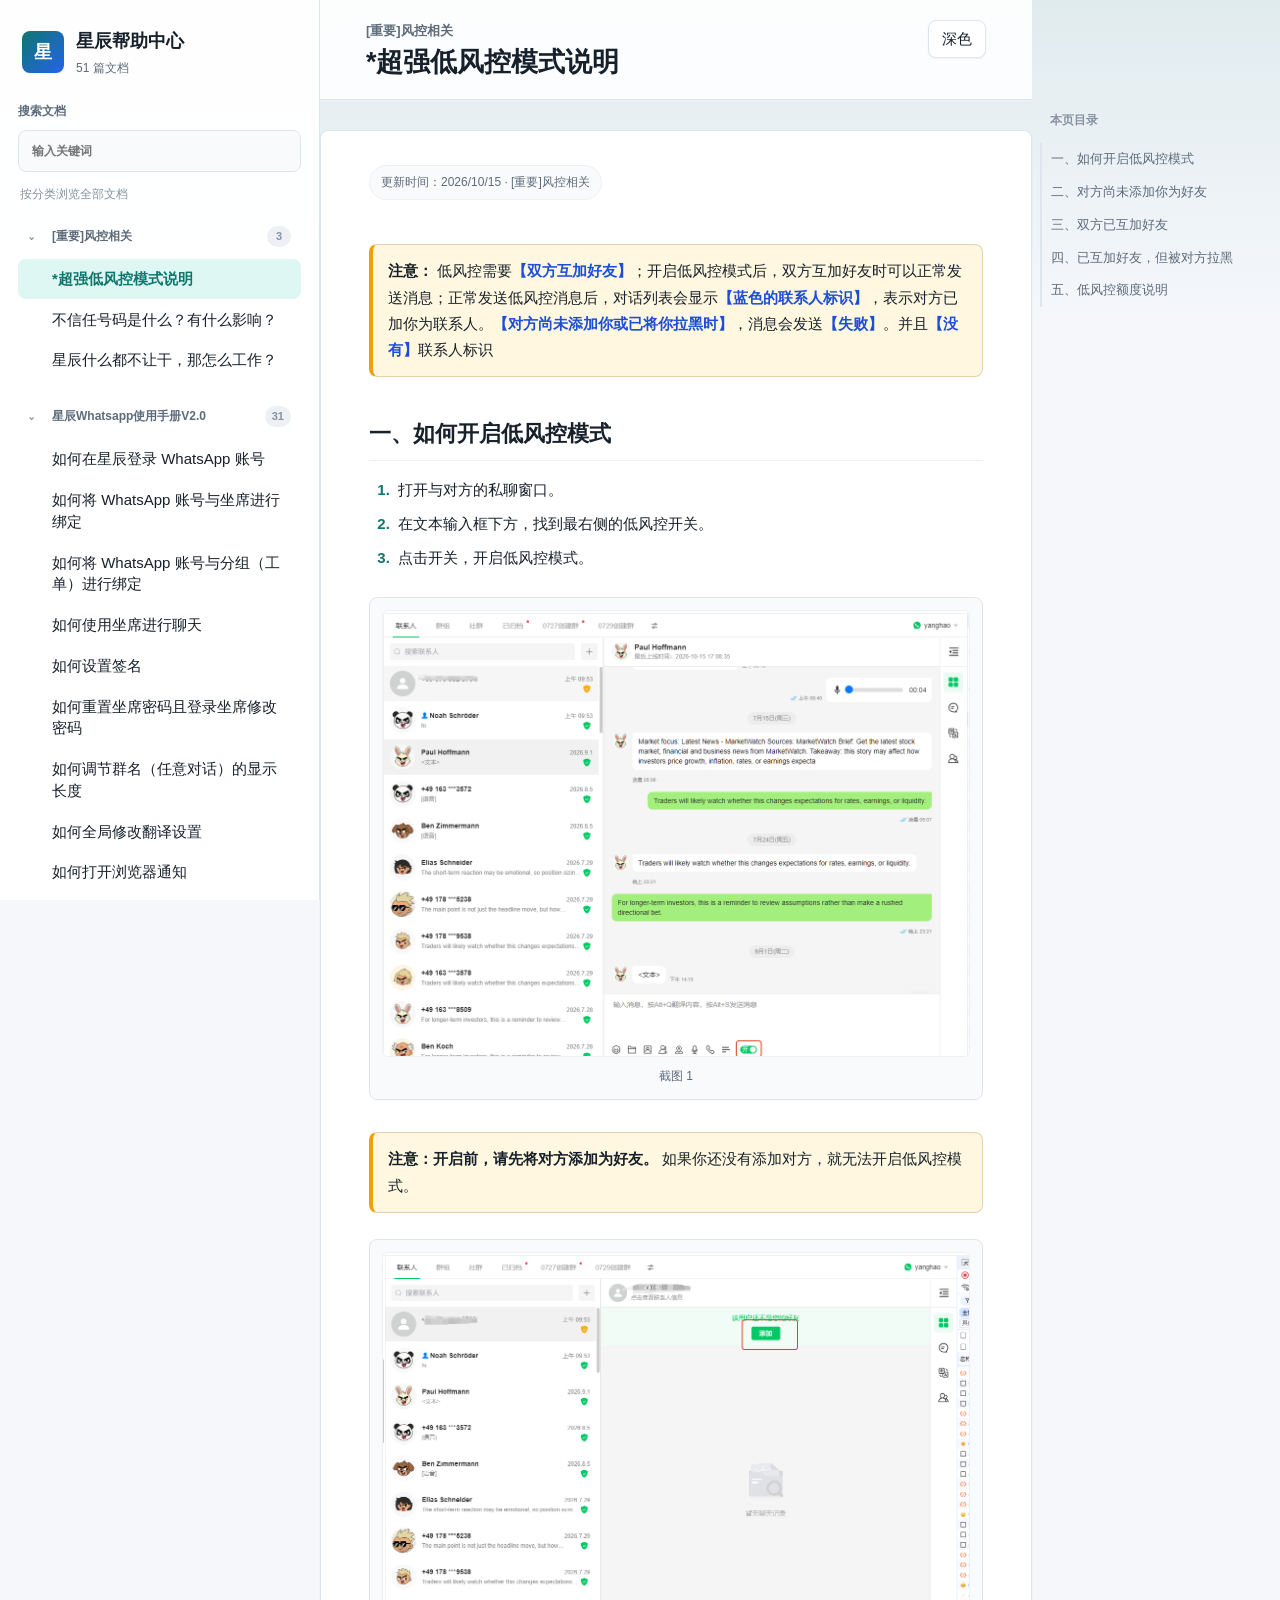
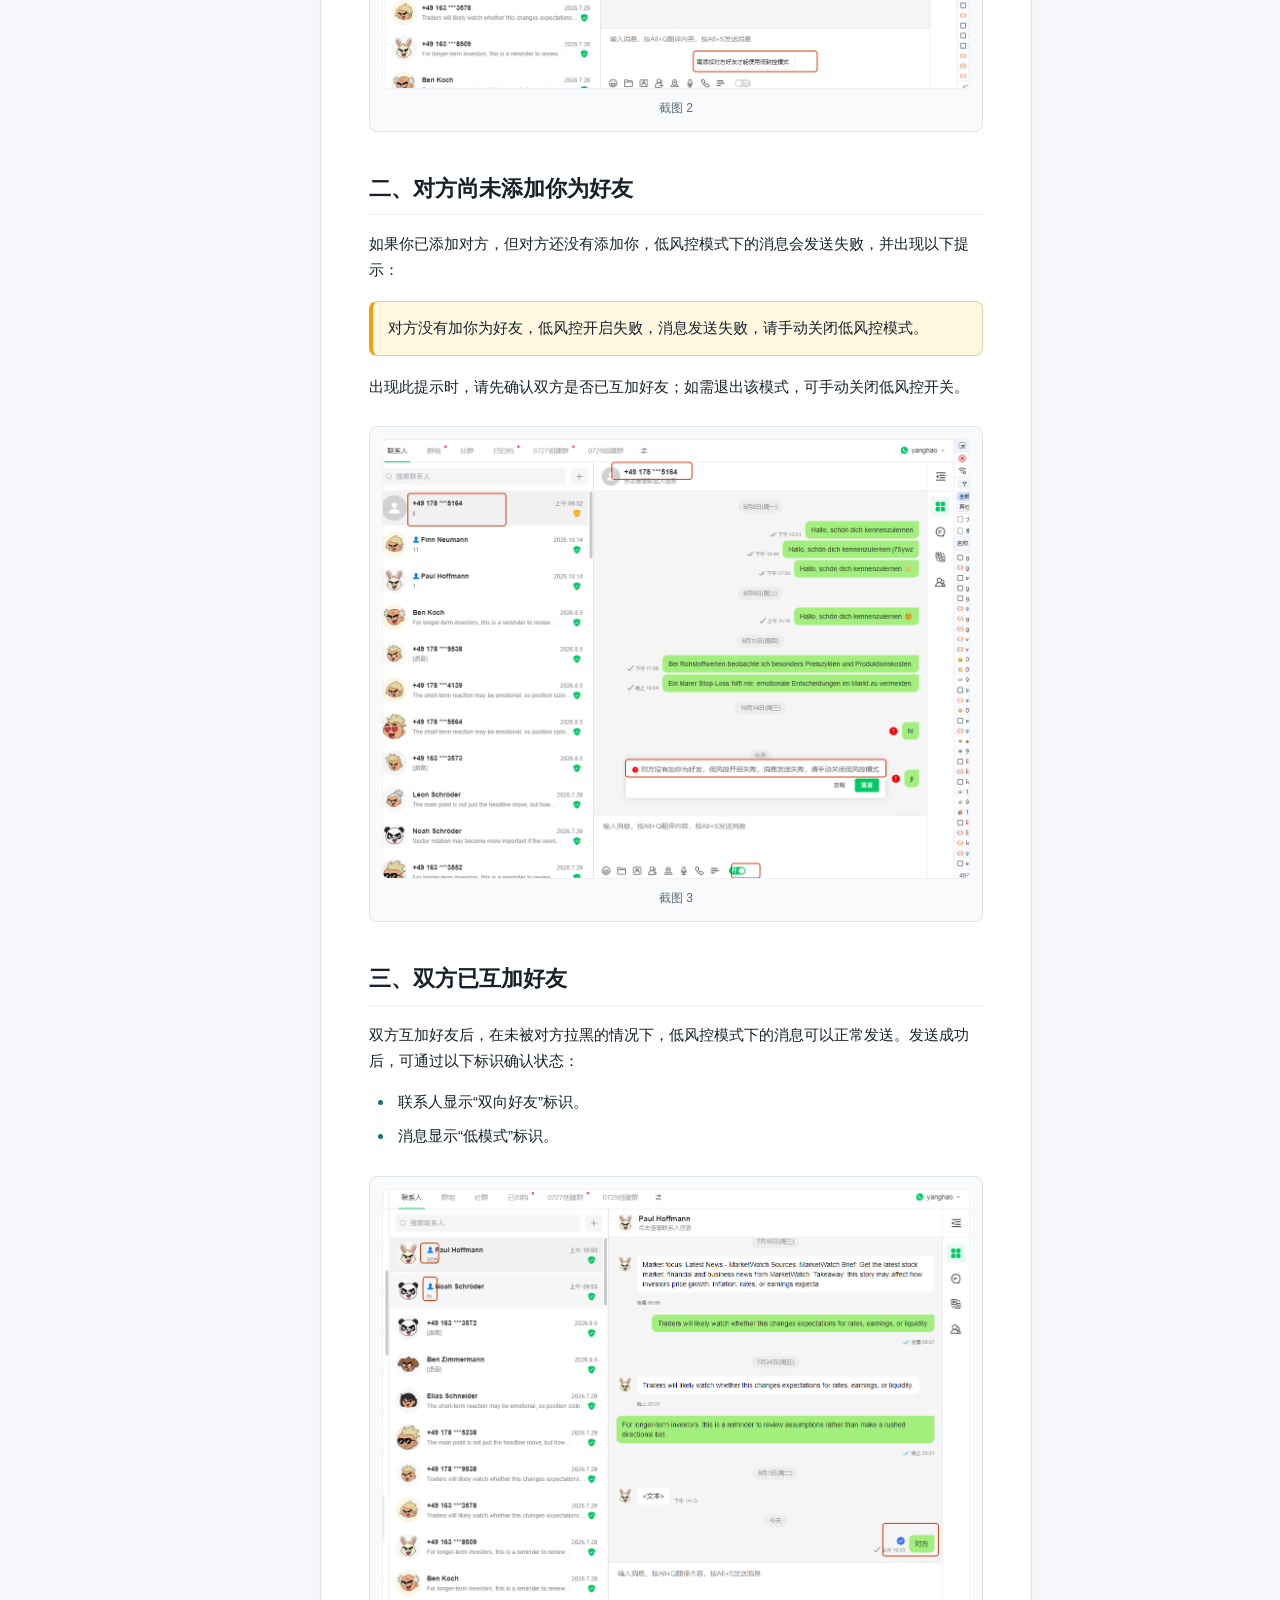
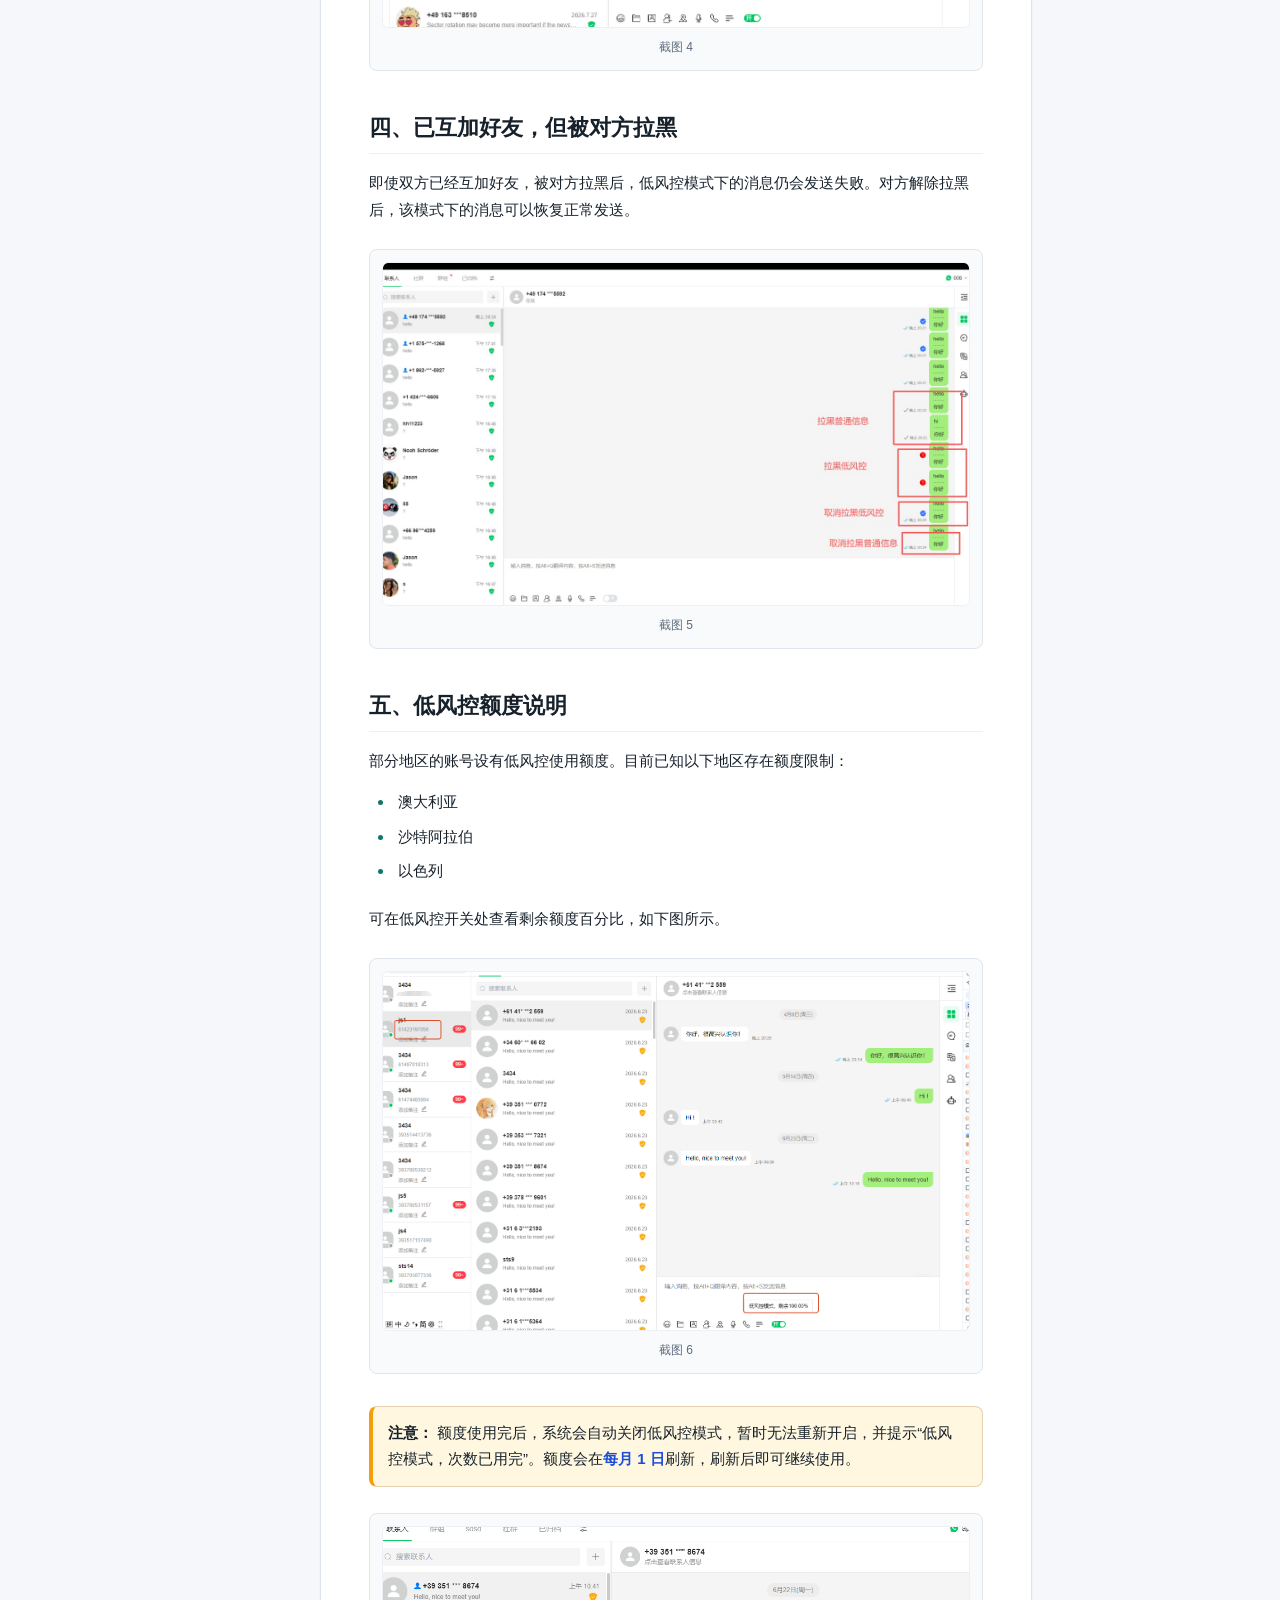
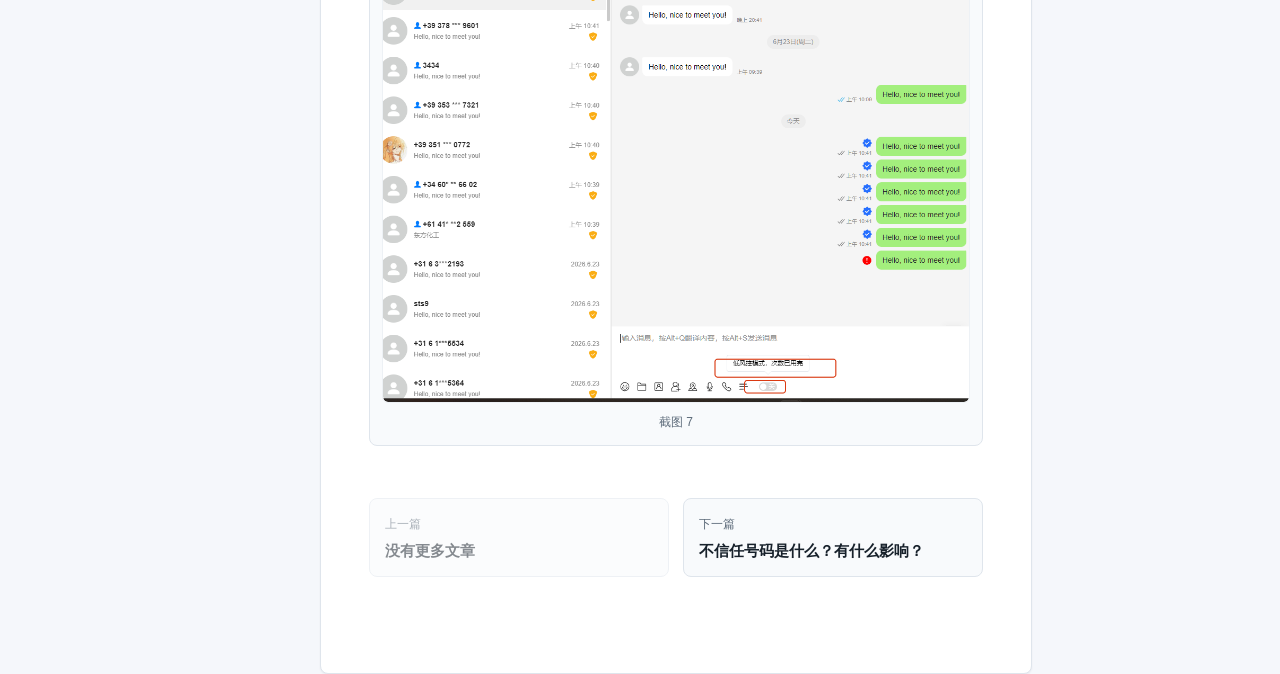
==== commit dfff0ffa: "更新超强低风控模式说明标题" ====
--- a/site/index.html
+++ b/site/index.html
@@ -54,7 +54,7 @@
     <button class="lightbox-close" id="lightboxClose" type="button" aria-label="关闭预览">×</button>
     <img id="lightboxImage" alt="">
   </div>
-  <script id="docs-data" type="application/json">[{"category":{"id":"ed3f0d7c344fd76e614a5564","name":"[重要]风控相关","articlesCount":3},"articles":[{"id":"919a5086ea70adfd02980fb4","title":"不信任号码是什么？有什么影响？","updatedAt":"2026-09-23T17:13:05+08:00","searchText":"  本文说明不信任标记的含义、影响、恢复情况，以及需要重点注意的互动行为。       一、不信任标记是什么  这个状态在不同的人打开你的对话时，可能出现不同结果，常见有以下三种：  1. \u003cstrong class=\"doc-blue-strong\"\u003e不弹出提示\u003c/strong\u003e。 2. \u003cstrong class=\"doc-blue-strong\"\u003e弹出官方提示\u003c/strong\u003e。 3. \u003cstrong class=\"doc-blue-strong\"\u003e账号明明在线，但对方搜索不到你的号码\u003c/strong\u003e。  这些结果由 WhatsApp 官方实时返回，可能因查看账号、时间或官方状态不同而变化。当你的账号被 WhatsApp 官方标记为\u003cstrong class=\"doc-blue-strong\"\u003e【不信任】\u003c/strong\u003e后，客户打开与你的聊天界面时，可能会看到如下官方提示。        “疑似销号”是什么意思  如果页面显示\u003cstrong class=\"doc-blue-strong\"\u003e【疑似销号】\u003c/strong\u003e，通常对应第三种情况：\u003cstrong class=\"doc-blue-strong\"\u003e账号明明在线，但对方搜索不到你的号码\u003c/strong\u003e。这表示官方返回的状态可能还没有完全同步，不一定代表账号已经真正注销。  \u003e   遇到“疑似销号”时，可以等待几分钟后重新进行一次信任检测，以确认账号是否已经变为【不信任】或恢复正常。         二、不信任标记有什么影响  不信任标记是当前版本需要重点关注的风控信号，与频繁封禁、扫号封禁、永久封禁等问题密切相关。  \u003e   不要只看账号是否在线或是否已解封，还需要关注账号是否被官方标记为【不信任】。    检测方法请参考： 如何进行信任检测  ../星辰Whatsapp使用手册V2.0/如何进行信任检测.md 。     三、不信任标记会解除吗  目前对\u003cstrong class=\"doc-blue-strong\"\u003e5 万个号码\u003c/strong\u003e的测试观察中，解除不信任标记的号码\u003cstrong class=\"doc-blue-strong\"\u003e不到 10 个\u003c/strong\u003e，即观察比例不到万分之二（0.02%）。  \u003e   恢复情况极少，不应把解除不信任标记作为后续使用账号的预期。以上为当前样本的观察结果，不代表恢复保证。    相关状态由官方收集数据后判断。现有检测手段只能查询结果，\u003cstrong class=\"doc-blue-strong\"\u003e无法查询官方具体的标记原因\u003c/strong\u003e。     四、哪些行为可能触发不信任标记  根据目前的观察，以下行为都可能触发官方判断是否标记账号：  1.   通过链接批量加群  ：每次加群，官方都会判断一次是否需要标记。 2.   添加好友  ：每次添加好友，官方都会判断一次是否需要标记。 3.   上传通讯录  ：每次上传，官方都会判断一次是否需要标记。 4.   大量接粉  ：每个粉丝的互动都可能触发一次官方判断。 5.   主动私聊  ：每条主动私聊消息，官方都会判断一次是否需要标记。     五、哪些情况属于主动私聊      没有绿盾，或账号复接后主动联系  没有绿盾时主动联系对方，属于主动私聊。账号复接后，\u003cstrong class=\"doc-blue-strong\"\u003e即使又有绿盾\u003c/strong\u003e，也需要按主动私聊对待。      有共同群，且登录后收到对方在群内发言  按当前观察，需要同时满足以下条件：  1. \u003cstrong class=\"doc-blue-strong\"\u003e与对方有共同群\u003c/strong\u003e。 2. \u003cstrong class=\"doc-blue-strong\"\u003e账号登录后，对方已在共同群内发言\u003c/strong\u003e。 3. \u003cstrong class=\"doc-blue-strong\"\u003e在对方发言后，再私聊对方\u003c/strong\u003e。  这种情况下，不按上述主动私聊情形判断。      有共同群，但对方未在群内发言  如果只是与对方有共同群，对方没有在共同群里发言，你就主动私聊对方，\u003cstrong class=\"doc-blue-strong\"\u003e仍属于主动私聊\u003c/strong\u003e。  \u003e   仅有共同群不等于可以主动私聊。这是目前较常见、重复操作较多的风险行为，需要特别注意。   ","html":"\u003cp class=\"lead\"\u003e\u003cstrong\u003e本文说明不信任标记的含义、影响、恢复情况，以及需要重点注意的互动行为。\u003c/strong\u003e\u003c/p\u003e\n\u003ch2\u003e一、不信任标记是什么\u003c/h2\u003e\n\u003cp\u003e这个状态在不同的人打开你的对话时，可能出现不同结果，常见有以下三种：\u003c/p\u003e\n\u003col class=\"doc-list\"\u003e\u003cli\u003e\u003cstrong class=\"doc-blue-strong\"\u003e不弹出提示\u003c/strong\u003e。\u003c/li\u003e\u003cli\u003e\u003cstrong class=\"doc-blue-strong\"\u003e弹出官方提示\u003c/strong\u003e。\u003c/li\u003e\u003cli\u003e\u003cstrong class=\"doc-blue-strong\"\u003e账号明明在线，但对方搜索不到你的号码\u003c/strong\u003e。\u003c/li\u003e\u003c/ol\u003e\n\u003cp\u003e这些结果由 WhatsApp 官方实时返回，可能因查看账号、时间或官方状态不同而变化。当你的账号被 WhatsApp 官方标记为\u003cstrong class=\"doc-blue-strong\"\u003e【不信任】\u003c/strong\u003e后，客户打开与你的聊天界面时，可能会看到如下官方提示。\u003c/p\u003e\n\u003cfigure\u003e\u003cimg src=\"./assets/images/untrusted-number-warning.png\" alt=\"\" loading=\"lazy\"\u003e\u003c/figure\u003e\n\u003ch3\u003e“疑似销号”是什么意思\u003c/h3\u003e\n\u003cp\u003e如果页面显示\u003cstrong class=\"doc-blue-strong\"\u003e【疑似销号】\u003c/strong\u003e，通常对应第三种情况：\u003cstrong class=\"doc-blue-strong\"\u003e账号明明在线，但对方搜索不到你的号码\u003c/strong\u003e。这表示官方返回的状态可能还没有完全同步，不一定代表账号已经真正注销。\u003c/p\u003e\n\u003cblockquote\u003e\u003cstrong\u003e遇到“疑似销号”时，可以等待几分钟后重新进行一次信任检测，以确认账号是否已经变为【不信任】或恢复正常。\u003c/strong\u003e\u003c/blockquote\u003e\n\u003cfigure\u003e\u003cimg src=\"./assets/images/untrusted-number-suspected-deleted.png\" alt=\"\" loading=\"lazy\"\u003e\u003c/figure\u003e\n\u003ch2\u003e二、不信任标记有什么影响\u003c/h2\u003e\n\u003cp\u003e不信任标记是当前版本需要重点关注的风控信号，与频繁封禁、扫号封禁、永久封禁等问题密切相关。\u003c/p\u003e\n\u003cblockquote\u003e\u003cstrong\u003e不要只看账号是否在线或是否已解封，还需要关注账号是否被官方标记为【不信任】。\u003c/strong\u003e\u003c/blockquote\u003e\n\u003cp\u003e检测方法请参考：\u003ca href=\"#6ab372e7a6acbf33a85160ac\"\u003e如何进行信任检测\u003c/a\u003e。\u003c/p\u003e\n\u003ch2\u003e三、不信任标记会解除吗\u003c/h2\u003e\n\u003cp\u003e目前对\u003cstrong class=\"doc-blue-strong\"\u003e5 万个号码\u003c/strong\u003e的测试观察中，解除不信任标记的号码\u003cstrong class=\"doc-blue-strong\"\u003e不到 10 个\u003c/strong\u003e，即观察比例不到万分之二（0.02%）。\u003c/p\u003e\n\u003cblockquote\u003e\u003cstrong\u003e恢复情况极少，不应把解除不信任标记作为后续使用账号的预期。以上为当前样本的观察结果，不代表恢复保证。\u003c/strong\u003e\u003c/blockquote\u003e\n\u003cp\u003e相关状态由官方收集数据后判断。现有检测手段只能查询结果，\u003cstrong class=\"doc-blue-strong\"\u003e无法查询官方具体的标记原因\u003c/strong\u003e。\u003c/p\u003e\n\u003ch2\u003e四、哪些行为可能触发不信任标记\u003c/h2\u003e\n\u003cp\u003e根据目前的观察，以下行为都可能触发官方判断是否标记账号：\u003c/p\u003e\n\u003col class=\"doc-list\"\u003e\u003cli\u003e\u003cstrong\u003e通过链接批量加群\u003c/strong\u003e：每次加群，官方都会判断一次是否需要标记。\u003c/li\u003e\u003cli\u003e\u003cstrong\u003e添加好友\u003c/strong\u003e：每次添加好友，官方都会判断一次是否需要标记。\u003c/li\u003e\u003cli\u003e\u003cstrong\u003e上传通讯录\u003c/strong\u003e：每次上传，官方都会判断一次是否需要标记。\u003c/li\u003e\u003cli\u003e\u003cstrong\u003e大量接粉\u003c/strong\u003e：每个粉丝的互动都可能触发一次官方判断。\u003c/li\u003e\u003cli\u003e\u003cstrong\u003e主动私聊\u003c/strong\u003e：每条主动私聊消息，官方都会判断一次是否需要标记。\u003c/li\u003e\u003c/ol\u003e\n\u003ch2\u003e五、哪些情况属于主动私聊\u003c/h2\u003e\n\u003ch3\u003e没有绿盾，或账号复接后主动联系\u003c/h3\u003e\n\u003cp\u003e没有绿盾时主动联系对方，属于主动私聊。账号复接后，\u003cstrong class=\"doc-blue-strong\"\u003e即使又有绿盾\u003c/strong\u003e，也需要按主动私聊对待。\u003c/p\u003e\n\u003ch3\u003e有共同群，且登录后收到对方在群内发言\u003c/h3\u003e\n\u003cp\u003e按当前观察，需要同时满足以下条件：\u003c/p\u003e\n\u003col class=\"doc-list\"\u003e\u003cli\u003e\u003cstrong class=\"doc-blue-strong\"\u003e与对方有共同群\u003c/strong\u003e。\u003c/li\u003e\u003cli\u003e\u003cstrong class=\"doc-blue-strong\"\u003e账号登录后，对方已在共同群内发言\u003c/strong\u003e。\u003c/li\u003e\u003cli\u003e\u003cstrong class=\"doc-blue-strong\"\u003e在对方发言后，再私聊对方\u003c/strong\u003e。\u003c/li\u003e\u003c/ol\u003e\n\u003cp\u003e这种情况下，不按上述主动私聊情形判断。\u003c/p\u003e\n\u003ch3\u003e有共同群，但对方未在群内发言\u003c/h3\u003e\n\u003cp\u003e如果只是与对方有共同群，对方没有在共同群里发言，你就主动私聊对方，\u003cstrong class=\"doc-blue-strong\"\u003e仍属于主动私聊\u003c/strong\u003e。\u003c/p\u003e\n\u003cblockquote\u003e\u003cstrong\u003e仅有共同群不等于可以主动私聊。这是目前较常见、重复操作较多的风险行为，需要特别注意。\u003c/strong\u003e\u003c/blockquote\u003e"},{"id":"6ad1871a5bc74533b1b476fa","title":"低风控使用教程","updatedAt":"2026-10-16T00:00:00+08:00","searchText":"低风控模式用于检查对方是否已将你添加为好友。开启后，双方互加好友时可以正常发送消息；对方尚未添加你，或已将你拉黑时，消息会发送失败。     一、如何开启低风控模式  1. 打开与对方的私聊窗口。 2. 在文本输入框下方，找到最右侧的低风控开关。 3. 点击开关，开启低风控模式。      开启前，请先将对方添加为好友。   如果你还没有添加对方，就无法开启低风控模式。       二、对方尚未添加你为好友  如果你已添加对方，但对方还没有添加你，低风控模式下的消息会发送失败，并出现以下提示：  \u003e 对方没有加你为好友，低风控开启失败，消息发送失败，请手动关闭低风控模式。  出现此提示时，请先确认双方是否已互加好友；如需退出该模式，可手动关闭低风控开关。       三、双方已互加好友  双方互加好友后，在未被对方拉黑的情况下，低风控模式下的消息可以正常发送。发送成功后，可通过以下标识确认状态：  - 联系人显示“双向好友”标识。 - 消息显示“低模式”标识。       四、已互加好友，但被对方拉黑  即使双方已经互加好友，被对方拉黑后，低风控模式下的消息仍会发送失败。对方解除拉黑后，该模式下的消息可以恢复正常发送。       五、低风控额度说明  部分地区的账号设有低风控使用额度。目前已知以下地区存在额度限制：  - 澳大利亚 - 沙特阿拉伯 - 以色列  可在低风控开关处查看剩余额度百分比，如下图所示。    额度使用完后，系统会自动关闭低风控模式，暂时无法重新开启，并提示“低风控模式，次数已用完”。额度会在每月 1 日刷新，刷新后即可继续使用。   ","html":"\u003cp\u003e低风控模式用于检查对方是否已将你添加为好友。开启后，双方互加好友时可以正常发送消息；对方尚未添加你，或已将你拉黑时，消息会发送失败。\u003c/p\u003e\n\u003ch2\u003e一、如何开启低风控模式\u003c/h2\u003e\n\u003col class=\"doc-list\"\u003e\u003cli\u003e打开与对方的私聊窗口。\u003c/li\u003e\u003cli\u003e在文本输入框下方，找到最右侧的低风控开关。\u003c/li\u003e\u003cli\u003e点击开关，开启低风控模式。\u003c/li\u003e\u003c/ol\u003e\n\u003cfigure\u003e\u003cimg src=\"./assets/images/manual-low-risk-1.png\" alt=\"\" loading=\"lazy\"\u003e\u003c/figure\u003e\n\u003cp\u003e\u003cstrong\u003e开启前，请先将对方添加为好友。\u003c/strong\u003e 如果你还没有添加对方，就无法开启低风控模式。\u003c/p\u003e\n\u003cfigure\u003e\u003cimg src=\"./assets/images/manual-low-risk-2.png\" alt=\"\" loading=\"lazy\"\u003e\u003c/figure\u003e\n\u003ch2\u003e二、对方尚未添加你为好友\u003c/h2\u003e\n\u003cp\u003e如果你已添加对方，但对方还没有添加你，低风控模式下的消息会发送失败，并出现以下提示：\u003c/p\u003e\n\u003cblockquote\u003e对方没有加你为好友，低风控开启失败，消息发送失败，请手动关闭低风控模式。\u003c/blockquote\u003e\n\u003cp\u003e出现此提示时，请先确认双方是否已互加好友；如需退出该模式，可手动关闭低风控开关。\u003c/p\u003e\n\u003cfigure\u003e\u003cimg src=\"./assets/images/manual-low-risk-3.png\" alt=\"\" loading=\"lazy\"\u003e\u003c/figure\u003e\n\u003ch2\u003e三、双方已互加好友\u003c/h2\u003e\n\u003cp\u003e双方互加好友后，在未被对方拉黑的情况下，低风控模式下的消息可以正常发送。发送成功后，可通过以下标识确认状态：\u003c/p\u003e\n\u003cul class=\"doc-list\"\u003e\u003cli\u003e联系人显示“双向好友”标识。\u003c/li\u003e\u003cli\u003e消息显示“低模式”标识。\u003c/li\u003e\u003c/ul\u003e\n\u003cfigure\u003e\u003cimg src=\"./assets/images/manual-low-risk-4.png\" alt=\"\" loading=\"lazy\"\u003e\u003c/figure\u003e\n\u003ch2\u003e四、已互加好友，但被对方拉黑\u003c/h2\u003e\n\u003cp\u003e即使双方已经互加好友，被对方拉黑后，低风控模式下的消息仍会发送失败。对方解除拉黑后，该模式下的消息可以恢复正常发送。\u003c/p\u003e\n\u003cfigure\u003e\u003cimg src=\"./assets/images/manual-low-risk-5.png\" alt=\"\" loading=\"lazy\"\u003e\u003c/figure\u003e\n\u003ch2\u003e五、低风控额度说明\u003c/h2\u003e\n\u003cp\u003e部分地区的账号设有低风控使用额度。目前已知以下地区存在额度限制：\u003c/p\u003e\n\u003cul class=\"doc-list\"\u003e\u003cli\u003e澳大利亚\u003c/li\u003e\u003cli\u003e沙特阿拉伯\u003c/li\u003e\u003cli\u003e以色列\u003c/li\u003e\u003c/ul\u003e\n\u003cp\u003e可在低风控开关处查看剩余额度百分比，如下图所示。\u003c/p\u003e\n\u003cfigure\u003e\u003cimg src=\"./assets/images/manual-low-risk-6.png\" alt=\"\" loading=\"lazy\"\u003e\u003c/figure\u003e\n\u003cp\u003e额度使用完后，系统会自动关闭低风控模式，暂时无法重新开启，并提示“低风控模式，次数已用完”。额度会在每月 1 日刷新，刷新后即可继续使用。\u003c/p\u003e\n\u003cfigure\u003e\u003cimg src=\"./assets/images/manual-low-risk-7.png\" alt=\"\" loading=\"lazy\"\u003e\u003c/figure\u003e"},{"id":"3792e14562c0f180947d0e50","title":"星辰什么都不让干，那怎么工作？","updatedAt":"2026-09-23T21:54:07+08:00","searchText":"  星辰不建议部分操作，是为了提醒这些行为可能触发 WhatsApp 官方风控。开展业务前，需要区分账号状态、客户互动条件和不同功能的用途。    \u003e   以下为当前业务观察与使用建议。“低风控”不等于不会封号，绿盾、账号在线或已解封，也不代表账号没有风险。       一、为什么不建议主动加好友  不建议主动把客户或托号添加为联系人（好友），主要原因如下：  1. \u003cstrong class=\"doc-blue-strong\"\u003e每次添加好友都会触发官方评估，官方也会记录每次操作。\u003c/strong\u003e 即使当时没有封号，\u003cstrong class=\"doc-blue-strong\"\u003e操作记录仍会保留\u003c/strong\u003e，并可能影响后续信任状态。 2.   联系人权限会影响隐私信息的可见范围。   部分隐私设置默认对联系人开放，添加对方后，对方可能看到更多账号信息。\u003cstrong class=\"doc-blue-strong\"\u003e专业或观察仔细的客户，可能因你开放的隐私信息而质疑账号的真实性或正常使用情况。\u003c/strong\u003e 3. \u003cstrong class=\"doc-blue-strong\"\u003e邀请进群不要求先加好友。\u003c/strong\u003e 在星辰中，邀请能力主要看盾牌标识：\u003cstrong class=\"doc-blue-strong\"\u003e对方带有黄盾或绿盾，均可用于邀请进群。\u003c/strong\u003e      需要建立客户对话时怎么办  可以联系【F-对接群】使用“同步对话”功能，同步范围包括江河和星辰号码中的有效粉丝，无需先添加好友。  \u003e   同步对话主要用于后续拉群，不等于获得主动私聊权限。绿盾产生前，不要因为已经有对话记录就直接打招呼，否则有封号风险。       二、为什么不建议上传通讯录  上传通讯录相当于批量添加联系人，存在与主动加好友类似的风险。  如果目的是将托号加入列表后拉群，可以了解 如何添加托号  ../星辰Whatsapp使用手册V2.0/如何添加托号.md 。该功能取消了添加好友的动作，将符合条件的带盾牌号码加入联系人列表。  \u003e 添加托号与上传通讯录的区别在于：添加托号\u003cstrong class=\"doc-blue-strong\"\u003e没有“添加联系人”这一步\u003c/strong\u003e。同样地，无论添加托号还是上传通讯录，都\u003cstrong class=\"doc-blue-strong\"\u003e不能主动任意私聊客户\u003c/strong\u003e。     三、为什么不建议通过链接批量加群  通过链接进群时，官方可能针对每次进群行为进行评估。即使当时没有封号，也可能记录相关行为。  对于高风险或风险未知的群，可能出现以下影响：  1. 官方记录账号通过链接进群的行为。 2. 进群账号被封禁。 3. 群组被封禁。 4. 群被封禁时，群成员也可能受到进一步评估，甚至被封号。      群建得久，就一定稳定吗  \u003cstrong class=\"doc-blue-strong\"\u003e建群时间不能单独作为稳定性的判断依据。\u003c/strong\u003e无论群建立于几年前还是几天前，都不能只凭时间将其认定为“老群”或安全群。  为区分建群时间与实际使用表现，星辰将观察中相对稳定的群称为【低风控进出群】。这个名称并不保证后续操作不会触发风控，只能说\u003cstrong class=\"doc-blue-strong\"\u003e经星辰认证的这类群，风控相对较低\u003c/strong\u003e。      相关服务与功能  按当前服务说明，星辰可接受以\u003cstrong class=\"doc-blue-strong\"\u003e20 至 25 个新号为一组\u003c/strong\u003e、协助建立\u003cstrong class=\"doc-blue-strong\"\u003e150 个【低风控进出群】\u003c/strong\u003e的委托，预计\u003cstrong class=\"doc-blue-strong\"\u003e3 至 6 天\u003c/strong\u003e完成。使用这类群邀请客户进群，是当前业务建议中的一种方式。  星辰也提供 【批量进群】  https://doc.chuhaikf.com/site/ manual-batch-invite-groups 作为 【批量加群】  https://doc.chuhaikf.com/site/ 749e3e05e9e68b4ea6aca3a0 的替代功能。\u003cstrong class=\"doc-blue-strong\"\u003e批量进群是批量加群的低风控版本，建议优先选择。\u003c/strong\u003e     四、没有绿盾，如何与客户建立互动      1. 先理解绿盾的含义  绿盾是星辰根据互动情况归纳的标识，用于辅助判断主动联系客户的条件。它\u003cstrong class=\"doc-blue-strong\"\u003e不会因为登录时间或加好友时间自动产生\u003c/strong\u003e，也可能在\u003cstrong class=\"doc-blue-strong\"\u003e封号后丢失\u003c/strong\u003e。  恢复绿盾需要客户再次满足主动互动条件。  \u003e \u003cstrong class=\"doc-blue-strong\"\u003e【2026年9月23日更新】\u003c/strong\u003e如果账号已被官方标记为【不信任】，即使有绿盾，收发消息仍可能有较高封号风险。      2. 共同群中的互动条件  客户没有主动私聊时，\u003cstrong class=\"doc-blue-strong\"\u003e同时满足以下三个条件，一定会产生绿盾\u003c/strong\u003e：  1. \u003cstrong class=\"doc-blue-strong\"\u003e你与客户在同一个群内\u003c/strong\u003e。 2. \u003cstrong class=\"doc-blue-strong\"\u003e你的账号保持在线\u003c/strong\u003e。 3. \u003cstrong class=\"doc-blue-strong\"\u003e在线期间收到客户在共同群内的发言\u003c/strong\u003e。  \u003e   注意：   业务中要着重引导客户在共同群内发言交流，这样\u003cstrong class=\"doc-blue-strong\"\u003e群内所有在线托号都会因为满足条件获得客户的绿盾\u003c/strong\u003e，\u003cstrong class=\"doc-blue-strong\"\u003e有绿盾就能私聊\u003c/strong\u003e。  \u003e   注意：   这种条件有可能产生比绿盾更稳定的  超级绿盾  ，可以  无视  账号的  不信任  状态      3. 客户主动添加你为联系人  按当前功能说明，如果客户主动将你添加为联系人，可以使用【限量低风控发送】模式与其联系。  \u003e   条件是客户添加了你，而不是你主动添加客户。这个模式是低风控模式，满足条件基本可以保证低风控私聊。    坐席系统查询“客户是否已将你添加为联系人”的功能，原计划近期上线，使用时请以实际界面为准。   \u003e   注意：   这种条件有可能产生比绿盾更稳定的  超级绿盾  ，可以  无视  账号的  不信任  状态，复接后还会  保留超级绿盾        4. 不满足条件时，不要强行打招呼  如果上述条件都不满足，强行私聊可能导致封号或被官方标记。关于盾牌的详细说明，请参考 什么是盾牌超能力  ../常见问题/什么是盾牌超能力.md 。     五、接粉较多时，如何安排账号使用      1. 先区分账号状态  星辰在业务中将\u003cstrong class=\"doc-blue-strong\"\u003e已被标记为【不信任】的号码\u003c/strong\u003e称为\u003cstrong class=\"doc-blue-strong\"\u003e“不稳定号”\u003c/strong\u003e，将\u003cstrong class=\"doc-blue-strong\"\u003e尚未被标记的号码\u003c/strong\u003e称为\u003cstrong class=\"doc-blue-strong\"\u003e“暂稳定号”\u003c/strong\u003e。  \u003e   注意：   \u003cstrong class=\"doc-blue-strong\"\u003e“暂稳定”只表示当前观察结果，不代表长期稳定。\u003c/strong\u003e暂稳定号也会因为\u003cstrong class=\"doc-blue-strong\"\u003e乱操作被官方标记为【不信任】，成为废号\u003c/strong\u003e。      2. 根据风险安排角色  星辰建议业务改进方向：\u003cstrong class=\"doc-blue-strong\"\u003e不稳定号承担接粉等风险较高的工作\u003c/strong\u003e，角色包括\u003cstrong class=\"doc-blue-strong\"\u003e部分助理号和消耗型账号\u003c/strong\u003e；\u003cstrong class=\"doc-blue-strong\"\u003e暂稳定号用于老师号和部分助理号\u003c/strong\u003e。  \u003e   暂稳定号使用要求：   \u003cstrong class=\"doc-blue-strong\"\u003e禁止主动操作\u003c/strong\u003e；进群时\u003cstrong class=\"doc-blue-strong\"\u003e必须由其他账号邀请进群\u003c/strong\u003e。  已经被标记为\u003cstrong class=\"doc-blue-strong\"\u003e【不信任】\u003c/strong\u003e的账号，基本不会再恢复为暂稳定号。可以将其作为\u003cstrong class=\"doc-blue-strong\"\u003e消耗型号码\u003c/strong\u003e使用，用于接粉、必要的冒险打招呼等\u003cstrong class=\"doc-blue-strong\"\u003e必定触发风控审查的操作\u003c/strong\u003e。  \u003e   注意：   \u003cstrong class=\"doc-blue-strong\"\u003e不要主动补充不信任废号，也要尽量避免暂稳定号变成废号。\u003c/strong\u003e消耗型号码的成本\u003cstrong class=\"doc-blue-strong\"\u003e不到实卡号码的五分之一\u003c/strong\u003e。      3. 接粉后的衔接  \u003cstrong class=\"doc-blue-strong\"\u003e不稳定号或江河号码\u003c/strong\u003e接收的粉丝，可以通过\u003cstrong class=\"doc-blue-strong\"\u003e【同步粉丝】\u003c/strong\u003e等功能衔接，再由具备邀请条件的账号将客户邀请到群内。后续业务开展按照\u003cstrong class=\"doc-blue-strong\"\u003e【没有绿盾，如何与客户建立互动】\u003c/strong\u003e进行。  \u003e   注意：   \u003cstrong class=\"doc-blue-strong\"\u003e同步粉丝、邀请进群都是低风控操作。\u003c/strong\u003e      4. 同时考虑成本和持续使用能力  经过验证，部分号码的成本\u003cstrong class=\"doc-blue-strong\"\u003e比不稳定号低约 5—6 倍\u003c/strong\u003e，也能完成不稳定号码可以完成的工作。  安排业务时，应同时考虑账号成本、客户联系的连续性和封号风险，不要只关注单个账号还能使用多久。\u003cstrong class=\"doc-blue-strong\"\u003e不要纠结不稳定号码如何变回稳定，应该围绕维持号码暂稳定来规划业务。\u003c/strong\u003e ","html":"\u003cp class=\"lead\"\u003e\u003cstrong\u003e星辰不建议部分操作，是为了提醒这些行为可能触发 WhatsApp 官方风控。开展业务前，需要区分账号状态、客户互动条件和不同功能的用途。\u003c/strong\u003e\u003c/p\u003e\n\u003cblockquote\u003e\u003cstrong\u003e以下为当前业务观察与使用建议。“低风控”不等于不会封号，绿盾、账号在线或已解封，也不代表账号没有风险。\u003c/strong\u003e\u003c/blockquote\u003e\n\u003ch2\u003e一、为什么不建议主动加好友\u003c/h2\u003e\n\u003cp\u003e不建议主动把客户或托号添加为联系人（好友），主要原因如下：\u003c/p\u003e\n\u003col class=\"doc-list\"\u003e\u003cli\u003e\u003cstrong class=\"doc-blue-strong\"\u003e每次添加好友都会触发官方评估，官方也会记录每次操作。\u003c/strong\u003e 即使当时没有封号，\u003cstrong class=\"doc-blue-strong\"\u003e操作记录仍会保留\u003c/strong\u003e，并可能影响后续信任状态。\u003c/li\u003e\u003cli\u003e\u003cstrong\u003e联系人权限会影响隐私信息的可见范围。\u003c/strong\u003e 部分隐私设置默认对联系人开放，添加对方后，对方可能看到更多账号信息。\u003cstrong class=\"doc-blue-strong\"\u003e专业或观察仔细的客户，可能因你开放的隐私信息而质疑账号的真实性或正常使用情况。\u003c/strong\u003e\u003c/li\u003e\u003cli\u003e\u003cstrong class=\"doc-blue-strong\"\u003e邀请进群不要求先加好友。\u003c/strong\u003e 在星辰中，邀请能力主要看盾牌标识：\u003cstrong class=\"doc-blue-strong\"\u003e对方带有黄盾或绿盾，均可用于邀请进群。\u003c/strong\u003e\u003c/li\u003e\u003c/ol\u003e\n\u003ch3\u003e需要建立客户对话时怎么办\u003c/h3\u003e\n\u003cp\u003e可以联系【F-对接群】使用“同步对话”功能，同步范围包括江河和星辰号码中的有效粉丝，无需先添加好友。\u003c/p\u003e\n\u003cblockquote\u003e\u003cstrong\u003e同步对话主要用于后续拉群，不等于获得主动私聊权限。绿盾产生前，不要因为已经有对话记录就直接打招呼，否则有封号风险。\u003c/strong\u003e\u003c/blockquote\u003e\n\u003ch2\u003e二、为什么不建议上传通讯录\u003c/h2\u003e\n\u003cp\u003e上传通讯录相当于批量添加联系人，存在与主动加好友类似的风险。\u003c/p\u003e\n\u003cp\u003e如果目的是将托号加入列表后拉群，可以了解\u003ca href=\"#6a82f2f23892f81caa27c4a0\"\u003e如何添加托号\u003c/a\u003e。该功能取消了添加好友的动作，将符合条件的带盾牌号码加入联系人列表。\u003c/p\u003e\n\u003cblockquote\u003e添加托号与上传通讯录的区别在于：添加托号\u003cstrong class=\"doc-blue-strong\"\u003e没有“添加联系人”这一步\u003c/strong\u003e。同样地，无论添加托号还是上传通讯录，都\u003cstrong class=\"doc-blue-strong\"\u003e不能主动任意私聊客户\u003c/strong\u003e。\u003c/blockquote\u003e\n\u003ch2\u003e三、为什么不建议通过链接批量加群\u003c/h2\u003e\n\u003cp\u003e通过链接进群时，官方可能针对每次进群行为进行评估。即使当时没有封号，也可能记录相关行为。\u003c/p\u003e\n\u003cp\u003e对于高风险或风险未知的群，可能出现以下影响：\u003c/p\u003e\n\u003col class=\"doc-list\"\u003e\u003cli\u003e官方记录账号通过链接进群的行为。\u003c/li\u003e\u003cli\u003e进群账号被封禁。\u003c/li\u003e\u003cli\u003e群组被封禁。\u003c/li\u003e\u003cli\u003e群被封禁时，群成员也可能受到进一步评估，甚至被封号。\u003c/li\u003e\u003c/ol\u003e\n\u003ch3\u003e群建得久，就一定稳定吗\u003c/h3\u003e\n\u003cp\u003e\u003cstrong class=\"doc-blue-strong\"\u003e建群时间不能单独作为稳定性的判断依据。\u003c/strong\u003e无论群建立于几年前还是几天前，都不能只凭时间将其认定为“老群”或安全群。\u003c/p\u003e\n\u003cp\u003e为区分建群时间与实际使用表现，星辰将观察中相对稳定的群称为【低风控进出群】。这个名称并不保证后续操作不会触发风控，只能说\u003cstrong class=\"doc-blue-strong\"\u003e经星辰认证的这类群，风控相对较低\u003c/strong\u003e。\u003c/p\u003e\n\u003ch3\u003e相关服务与功能\u003c/h3\u003e\n\u003cp\u003e按当前服务说明，星辰可接受以\u003cstrong class=\"doc-blue-strong\"\u003e20 至 25 个新号为一组\u003c/strong\u003e、协助建立\u003cstrong class=\"doc-blue-strong\"\u003e150 个【低风控进出群】\u003c/strong\u003e的委托，预计\u003cstrong class=\"doc-blue-strong\"\u003e3 至 6 天\u003c/strong\u003e完成。使用这类群邀请客户进群，是当前业务建议中的一种方式。\u003c/p\u003e\n\u003cp\u003e星辰也提供\u003ca href=\"https://doc.chuhaikf.com/site/#manual-batch-invite-groups\"\u003e【批量进群】\u003c/a\u003e作为\u003ca href=\"https://doc.chuhaikf.com/site/#749e3e05e9e68b4ea6aca3a0\"\u003e【批量加群】\u003c/a\u003e的替代功能。\u003cstrong class=\"doc-blue-strong\"\u003e批量进群是批量加群的低风控版本，建议优先选择。\u003c/strong\u003e\u003c/p\u003e\n\u003ch2\u003e四、没有绿盾，如何与客户建立互动\u003c/h2\u003e\n\u003ch3\u003e1. 先理解绿盾的含义\u003c/h3\u003e\n\u003cp\u003e绿盾是星辰根据互动情况归纳的标识，用于辅助判断主动联系客户的条件。它\u003cstrong class=\"doc-blue-strong\"\u003e不会因为登录时间或加好友时间自动产生\u003c/strong\u003e，也可能在\u003cstrong class=\"doc-blue-strong\"\u003e封号后丢失\u003c/strong\u003e。\u003c/p\u003e\n\u003cp\u003e恢复绿盾需要客户再次满足主动互动条件。\u003c/p\u003e\n\u003cblockquote\u003e\u003cstrong class=\"doc-blue-strong\"\u003e【2026年9月23日更新】\u003c/strong\u003e如果账号已被官方标记为【不信任】，即使有绿盾，收发消息仍可能有较高封号风险。\u003c/blockquote\u003e\n\u003ch3\u003e2. 共同群中的互动条件\u003c/h3\u003e\n\u003cp\u003e客户没有主动私聊时，\u003cstrong class=\"doc-blue-strong\"\u003e同时满足以下三个条件，一定会产生绿盾\u003c/strong\u003e：\u003c/p\u003e\n\u003col class=\"doc-list\"\u003e\u003cli\u003e\u003cstrong class=\"doc-blue-strong\"\u003e你与客户在同一个群内\u003c/strong\u003e。\u003c/li\u003e\u003cli\u003e\u003cstrong class=\"doc-blue-strong\"\u003e你的账号保持在线\u003c/strong\u003e。\u003c/li\u003e\u003cli\u003e\u003cstrong class=\"doc-blue-strong\"\u003e在线期间收到客户在共同群内的发言\u003c/strong\u003e。\u003c/li\u003e\u003c/ol\u003e\n\u003cblockquote\u003e\u003cstrong\u003e注意：\u003c/strong\u003e 业务中要着重引导客户在共同群内发言交流，这样\u003cstrong class=\"doc-blue-strong\"\u003e群内所有在线托号都会因为满足条件获得客户的绿盾\u003c/strong\u003e，\u003cstrong class=\"doc-blue-strong\"\u003e有绿盾就能私聊\u003c/strong\u003e。\u003c/blockquote\u003e\n\u003cblockquote\u003e\u003cstrong\u003e注意：\u003c/strong\u003e 这种条件有可能产生比绿盾更稳定的\u003cstrong\u003e超级绿盾\u003c/strong\u003e，可以\u003cstrong\u003e无视\u003c/strong\u003e账号的\u003cstrong\u003e不信任\u003c/strong\u003e状态\u003c/blockquote\u003e\n\u003ch3\u003e3. 客户主动添加你为联系人\u003c/h3\u003e\n\u003cp\u003e按当前功能说明，如果客户主动将你添加为联系人，可以使用【限量低风控发送】模式与其联系。\u003c/p\u003e\n\u003cblockquote\u003e\u003cstrong\u003e条件是客户添加了你，而不是你主动添加客户。这个模式是低风控模式，满足条件基本可以保证低风控私聊。\u003c/strong\u003e\u003c/blockquote\u003e\n\u003cp\u003e坐席系统查询“客户是否已将你添加为联系人”的功能，原计划近期上线，使用时请以实际界面为准。\u003c/p\u003e\n\u003cblockquote\u003e\u003cstrong\u003e注意：\u003c/strong\u003e 这种条件有可能产生比绿盾更稳定的\u003cstrong\u003e超级绿盾\u003c/strong\u003e，可以\u003cstrong\u003e无视\u003c/strong\u003e账号的\u003cstrong\u003e不信任\u003c/strong\u003e状态，复接后还会\u003cstrong\u003e保留超级绿盾\u003c/strong\u003e\u003c/blockquote\u003e\n\u003ch3\u003e4. 不满足条件时，不要强行打招呼\u003c/h3\u003e\n\u003cp\u003e如果上述条件都不满足，强行私聊可能导致封号或被官方标记。关于盾牌的详细说明，请参考\u003ca href=\"#017fd6fd9859424b3e429587\"\u003e什么是盾牌超能力\u003c/a\u003e。\u003c/p\u003e\n\u003ch2\u003e五、接粉较多时，如何安排账号使用\u003c/h2\u003e\n\u003ch3\u003e1. 先区分账号状态\u003c/h3\u003e\n\u003cp\u003e星辰在业务中将\u003cstrong class=\"doc-blue-strong\"\u003e已被标记为【不信任】的号码\u003c/strong\u003e称为\u003cstrong class=\"doc-blue-strong\"\u003e“不稳定号”\u003c/strong\u003e，将\u003cstrong class=\"doc-blue-strong\"\u003e尚未被标记的号码\u003c/strong\u003e称为\u003cstrong class=\"doc-blue-strong\"\u003e“暂稳定号”\u003c/strong\u003e。\u003c/p\u003e\n\u003cblockquote\u003e\u003cstrong\u003e注意：\u003c/strong\u003e \u003cstrong class=\"doc-blue-strong\"\u003e“暂稳定”只表示当前观察结果，不代表长期稳定。\u003c/strong\u003e暂稳定号也会因为\u003cstrong class=\"doc-blue-strong\"\u003e乱操作被官方标记为【不信任】，成为废号\u003c/strong\u003e。\u003c/blockquote\u003e\n\u003ch3\u003e2. 根据风险安排角色\u003c/h3\u003e\n\u003cp\u003e星辰建议业务改进方向：\u003cstrong class=\"doc-blue-strong\"\u003e不稳定号承担接粉等风险较高的工作\u003c/strong\u003e，角色包括\u003cstrong class=\"doc-blue-strong\"\u003e部分助理号和消耗型账号\u003c/strong\u003e；\u003cstrong class=\"doc-blue-strong\"\u003e暂稳定号用于老师号和部分助理号\u003c/strong\u003e。\u003c/p\u003e\n\u003cblockquote\u003e\u003cstrong\u003e暂稳定号使用要求：\u003c/strong\u003e \u003cstrong class=\"doc-blue-strong\"\u003e禁止主动操作\u003c/strong\u003e；进群时\u003cstrong class=\"doc-blue-strong\"\u003e必须由其他账号邀请进群\u003c/strong\u003e。\u003c/blockquote\u003e\n\u003cp\u003e已经被标记为\u003cstrong class=\"doc-blue-strong\"\u003e【不信任】\u003c/strong\u003e的账号，基本不会再恢复为暂稳定号。可以将其作为\u003cstrong class=\"doc-blue-strong\"\u003e消耗型号码\u003c/strong\u003e使用，用于接粉、必要的冒险打招呼等\u003cstrong class=\"doc-blue-strong\"\u003e必定触发风控审查的操作\u003c/strong\u003e。\u003c/p\u003e\n\u003cblockquote\u003e\u003cstrong\u003e注意：\u003c/strong\u003e \u003cstrong class=\"doc-blue-strong\"\u003e不要主动补充不信任废号，也要尽量避免暂稳定号变成废号。\u003c/strong\u003e消耗型号码的成本\u003cstrong class=\"doc-blue-strong\"\u003e不到实卡号码的五分之一\u003c/strong\u003e。\u003c/blockquote\u003e\n\u003ch3\u003e3. 接粉后的衔接\u003c/h3\u003e\n\u003cp\u003e\u003cstrong class=\"doc-blue-strong\"\u003e不稳定号或江河号码\u003c/strong\u003e接收的粉丝，可以通过\u003cstrong class=\"doc-blue-strong\"\u003e【同步粉丝】\u003c/strong\u003e等功能衔接，再由具备邀请条件的账号将客户邀请到群内。后续业务开展按照\u003cstrong class=\"doc-blue-strong\"\u003e【没有绿盾，如何与客户建立互动】\u003c/strong\u003e进行。\u003c/p\u003e\n\u003cblockquote\u003e\u003cstrong\u003e注意：\u003c/strong\u003e \u003cstrong class=\"doc-blue-strong\"\u003e同步粉丝、邀请进群都是低风控操作。\u003c/strong\u003e\u003c/blockquote\u003e\n\u003ch3\u003e4. 同时考虑成本和持续使用能力\u003c/h3\u003e\n\u003cp\u003e经过验证，部分号码的成本\u003cstrong class=\"doc-blue-strong\"\u003e比不稳定号低约 5—6 倍\u003c/strong\u003e，也能完成不稳定号码可以完成的工作。\u003c/p\u003e\n\u003cp\u003e安排业务时，应同时考虑账号成本、客户联系的连续性和封号风险，不要只关注单个账号还能使用多久。\u003cstrong class=\"doc-blue-strong\"\u003e不要纠结不稳定号码如何变回稳定，应该围绕维持号码暂稳定来规划业务。\u003c/strong\u003e\u003c/p\u003e"}]},{"category":{"id":"4623ca0b97109196381e087b","name":"星辰Whatsapp使用手册V2.0","articlesCount":31},"articles":[{"id":"69a7d0daa889b919f4222ff9","title":"如何在星辰登录 WhatsApp 账号","updatedAt":"2026-05-20T19:56:33+08:00","searchText":"  登录前请先确认预计登录的账号数量，并购买对应数量的端口和IP,星辰的端口相当于一台手机，一个号登录需要一个端口和一个IP，即一号一端口一IP      一、购买 端口 1. 点击左上方【购买套餐】 2. 选择【whatsapp】产品，修改需要购买的端口个数，默认选择时间是一个月。       3. 勾选同意《服务协议》，点击【前往支付】，进入【确认订单】弹窗。 4. 确认订单信息无误后，必须点击【确认支付】。       5. 购买成功后，点击导航【账号管理】-\u003e【whatsapp】会看到购买的端口数目增加在【端口总数】和【可用端口数】。          二、购买 IP  登录 WhatsApp 账号前，建议先完成 IP 购买，避免后续绑定或登录时因 IP 未准备好影响操作。  1. 在左侧菜单点击【IP 列表】，进入 IP 管理页面。 2. 在 IP 列表中查看当前账号已拥有的 IP 情况。 3. 点击右侧【购买 IP】按钮，打开【购买 IP】弹窗。        填写购买信息  1. 选择需要购买的 IP 国家或地区。 2. 选择购买数量。目前 IP 仅支持单次购买 30 天。 3. 勾选同意《服务协议》，点击【前往支付】，进入【确认订单】弹窗。       4. 确认订单信息无误后，必须点击【确认支付】。     \u003e 注意：必须看清楚国家和数量是否对，购买错误无法退款。       5. 页面提示【支付成功】后，表示端口购买成功。  \u003e 注意：IP 购买最晚 30 分钟发货，平均发货时间为 10 分钟。如果超过 30 分钟仍未到账，请联系客服处理。为保证账号能正常登录和使用，建议提前购买 IP。        三、将 WhatsApp 账号登录到管理员账号下  \u003e 建议先完成 IP 购买，再进行账号登录或绑定操作。  1. 点击导航【账号管理】-\u003e【whatsapp】-\u003e 【登录】按钮，打开登录弹窗。       2. 选择已购买的ip -\u003e填写托号预设昵称 -\u003e 选择 国家 -\u003e 填入 国家区号的号码，如：86135    3252，点击【确认】。     3. 如果号码没有被注册，请求发送成功会弹出【验证码】输入窗口，输入手机收到的短信验证码，再次点击【确认】，如果页面显示【导入成功】代表号码已经注册并登录成功。         4. 如果号码已经被注册，请求发送成功会弹出【主设备验证码】输入窗口，输入手机whatsapp上弹出的转移码，再次点击【确认】，如果页面显示【导入成功】代表号码已经转移并登录成功。    \u003e 注意：如果明知号码已经被注册，但是登录【自动】发的是短信，可以在第2点，选择【设备转移码】强制发出转移码    \u003e 注意：转移码不能正常识别的号码，大多数是风控中的号码（风控不等于封号，表现是不让正常登录），故强制模式有一定失败的概率，遇到登录失败24小时后再试         5. 登录成功后，【WhatsApp 账号】会加入到【星辰客服系统】中，后续可绑定坐席并进行业务操作。     四、下一步：绑定坐席  账号登录到星辰客服系统后，如需由坐席继续操作，请参考： 如何将 WhatsApp 账号与坐席进行绑定  ./如何将 WhatsApp 账号与坐席进行绑定.md  ","html":"\u003cp class=\"lead\"\u003e\u003cstrong\u003e登录前请先确认预计登录的账号数量，并购买对应数量的端口和IP,星辰的端口相当于一台手机，一个号登录需要一个端口和一个IP，即一号一端口一IP\u003c/strong\u003e\u003c/p\u003e\n\u003ch2\u003e一、购买 端口\u003c/h2\u003e\n\u003col class=\"doc-list\"\u003e\u003cli\u003e点击左上方【购买套餐】\u003c/li\u003e\u003cli\u003e选择【whatsapp】产品，修改需要购买的端口个数，默认选择时间是一个月。\u003cfigure\u003e\u003cimg src=\"./assets/images/buy-port-product.png\" alt=\"\" loading=\"lazy\"\u003e\u003c/figure\u003e\u003c/li\u003e\u003cli\u003e勾选同意《服务协议》，点击【前往支付】，进入【确认订单】弹窗。\u003c/li\u003e\u003cli\u003e确认订单信息无误后，必须点击【确认支付】。\u003cfigure\u003e\u003cimg src=\"./assets/images/buy-port-confirm.png\" alt=\"\" loading=\"lazy\"\u003e\u003c/figure\u003e\u003c/li\u003e\u003cli\u003e购买成功后，点击导航【账号管理】-\u0026gt;【whatsapp】会看到购买的端口数目增加在【端口总数】和【可用端口数】。\u003cfigure\u003e\u003cimg src=\"./assets/images/buy-port-success.png\" alt=\"\" loading=\"lazy\"\u003e\u003c/figure\u003e\u003c/li\u003e\u003c/ol\u003e\n\u003ch2\u003e二、购买 IP\u003c/h2\u003e\n\u003cp\u003e登录 WhatsApp 账号前，建议先完成 IP 购买，避免后续绑定或登录时因 IP 未准备好影响操作。\u003c/p\u003e\n\u003col class=\"doc-list\"\u003e\u003cli\u003e在左侧菜单点击【IP 列表】，进入 IP 管理页面。\u003c/li\u003e\u003cli\u003e在 IP 列表中查看当前账号已拥有的 IP 情况。\u003c/li\u003e\u003cli\u003e点击右侧【购买 IP】按钮，打开【购买 IP】弹窗。\u003c/li\u003e\u003c/ol\u003e\n\u003cfigure\u003e\u003cimg src=\"./assets/images/zukmwa7IZW-ac64f475bc.png\" alt=\"\" loading=\"lazy\"\u003e\u003c/figure\u003e\n\u003ch3\u003e填写购买信息\u003c/h3\u003e\n\u003col class=\"doc-list\"\u003e\u003cli\u003e选择需要购买的 IP 国家或地区。\u003c/li\u003e\u003cli\u003e选择购买数量。目前 IP 仅支持单次购买 30 天。\u003c/li\u003e\u003cli\u003e勾选同意《服务协议》，点击【前往支付】，进入【确认订单】弹窗。\u003cfigure\u003e\u003cimg src=\"./assets/images/ht7o55Co4x-7f8b61a70d.png\" alt=\"\" loading=\"lazy\"\u003e\u003c/figure\u003e\u003c/li\u003e\u003cli\u003e确认订单信息无误后，必须点击【确认支付】。\u003cblockquote\u003e注意：必须看清楚国家和数量是否对，购买错误无法退款。\u003c/blockquote\u003e\u003cfigure\u003e\u003cimg src=\"./assets/images/jXLbKgRBEt-982b576941.png\" alt=\"\" loading=\"lazy\"\u003e\u003c/figure\u003e\u003c/li\u003e\u003cli\u003e页面提示【支付成功】后，表示端口购买成功。\u003c/li\u003e\u003c/ol\u003e\n\u003cblockquote\u003e注意：IP 购买最晚 30 分钟发货，平均发货时间为 10 分钟。如果超过 30 分钟仍未到账，请联系客服处理。为保证账号能正常登录和使用，建议提前购买 IP。\u003c/blockquote\u003e\n\u003cfigure\u003e\u003cimg src=\"./assets/images/9OKAADOYLf-be6448c8b0.png\" alt=\"\" loading=\"lazy\"\u003e\u003c/figure\u003e\n\u003ch2\u003e三、将 WhatsApp 账号登录到管理员账号下\u003c/h2\u003e\n\u003cblockquote\u003e建议先完成 IP 购买，再进行账号登录或绑定操作。\u003c/blockquote\u003e\n\u003col class=\"doc-list\"\u003e\u003cli\u003e点击导航【账号管理】-\u0026gt;【whatsapp】-\u0026gt; 【登录】按钮，打开登录弹窗。\u003cfigure\u003e\u003cimg src=\"./assets/images/8BrgAWN41H-aec3eeffd6.png\" alt=\"\" loading=\"lazy\"\u003e\u003c/figure\u003e\u003c/li\u003e\u003cli\u003e选择已购买的ip -\u0026gt;填写托号预设昵称 -\u0026gt; 选择 国家 -\u0026gt; 填入 国家区号的号码，如：86135****3252，点击【确认】。\u003cfigure\u003e\u003cimg src=\"./assets/images/8_tBTq4P4H-024a697adc.png\" alt=\"\" loading=\"lazy\"\u003e\u003c/figure\u003e\u003c/li\u003e\u003cli\u003e如果号码没有被注册，请求发送成功会弹出【验证码】输入窗口，输入手机收到的短信验证码，再次点击【确认】，如果页面显示【导入成功】代表号码已经注册并登录成功。\u003cfigure\u003e\u003cimg src=\"./assets/images/u8Phpw7b7j-2ae6016992.png\" alt=\"\" loading=\"lazy\"\u003e\u003c/figure\u003e\u003cfigure\u003e\u003cimg src=\"./assets/images/login-success-extra.png\" alt=\"\" loading=\"lazy\"\u003e\u003c/figure\u003e\u003c/li\u003e\u003cli\u003e如果号码已经被注册，请求发送成功会弹出【主设备验证码】输入窗口，输入手机whatsapp上弹出的转移码，再次点击【确认】，如果页面显示【导入成功】代表号码已经转移并登录成功。\u003cblockquote\u003e注意：如果明知号码已经被注册，但是登录【自动】发的是短信，可以在第2点，选择【设备转移码】强制发出转移码\u003c/blockquote\u003e\u003cblockquote\u003e注意：转移码不能正常识别的号码，大多数是风控中的号码（风控不等于封号，表现是不让正常登录），故强制模式有一定失败的概率，遇到登录失败24小时后再试\u003c/blockquote\u003e\u003cfigure\u003e\u003cimg src=\"./assets/images/login-transfer-code.png\" alt=\"\" loading=\"lazy\"\u003e\u003c/figure\u003e\u003cfigure\u003e\u003cimg src=\"./assets/images/login-success-extra.png\" alt=\"\" loading=\"lazy\"\u003e\u003c/figure\u003e\u003c/li\u003e\u003cli\u003e登录成功后，【WhatsApp 账号】会加入到【星辰客服系统】中，后续可绑定坐席并进行业务操作。\u003c/li\u003e\u003c/ol\u003e\n\u003ch2\u003e四、下一步：绑定坐席\u003c/h2\u003e\n\u003cp\u003e账号登录到星辰客服系统后，如需由坐席继续操作，请参考：\u003ca href=\"#8a8a83d08de3e1db318905f2\"\u003e如何将 WhatsApp 账号与坐席进行绑定\u003c/a\u003e\u003c/p\u003e"},{"id":"8a8a83d08de3e1db318905f2","title":"如何将 WhatsApp 账号与坐席进行绑定","updatedAt":"2026-05-20T18:45:00+08:00","searchText":"  本文说明如何新建坐席账号，并将 WhatsApp 账号绑定到对应坐席。绑定完成后，坐席登录坐席系统即可操作该 WhatsApp 账号。    \u003e 注意：如果需要更改已绑定的坐席（在坐席中去掉某个号码的绑定），请联系【F-对接群】里面反馈。     一、新建坐席账号  1. 展开左侧菜单【客服坐席】，点击【坐席列表】。       2. 进入【坐席列表】后，点击【新增】，打开【新增坐席账号】弹窗。           3. 按要求填写坐席账号信息，确认无误后点击【确定】。       4. 页面提示创建成功后，即完成坐席账号新建。     二、将 WhatsApp 账号绑定到坐席  1. 在坐席列表中找到需要绑定的坐席账号，点击该账号旁边的【编辑】。       2. 在编辑弹窗中，点击【WhatsApp 账号】旁边的文本框，打开账号选择弹窗。       3. 勾选需要绑定到该坐席的 WhatsApp 账号，点击【确定】。       4. 回到编辑弹窗后，再次点击【确定】，保存绑定关系。       5. 页面提示【编辑成功】，且【绑定账号数】发生变化，即表示 WhatsApp 账号绑定成功。坐席登录【坐席系统】后，即可操作该 WhatsApp 账号。          三、坐席功能权限说明  坐席权限会影响坐席系统中可使用的功能。创建或编辑坐席时，请根据业务需要勾选对应权限。  1. 好友权限     勾选后，坐席系统可以使用查找联系人功能；不勾选则无法查找联系人。           2. 群组 / 社群权限     勾选后，坐席系统可以创建群组和创建社群；不勾选则无法使用相关功能。           3. 聊天权限     勾选后，坐席系统可以进行私聊和群聊；不勾选则无法使用聊天功能。          ","html":"\u003cp class=\"lead\"\u003e\u003cstrong\u003e本文说明如何新建坐席账号，并将 WhatsApp 账号绑定到对应坐席。绑定完成后，坐席登录坐席系统即可操作该 WhatsApp 账号。\u003c/strong\u003e\u003c/p\u003e\n\u003cblockquote\u003e注意：如果需要更改已绑定的坐席（在坐席中去掉某个号码的绑定），请联系【F-对接群】里面反馈。\u003c/blockquote\u003e\n\u003ch2\u003e一、新建坐席账号\u003c/h2\u003e\n\u003col class=\"doc-list\"\u003e\u003cli\u003e展开左侧菜单【客服坐席】，点击【坐席列表】。\u003cfigure\u003e\u003cimg src=\"./assets/images/hDQb6UAHeJ-fc6d2060be.png\" alt=\"\" loading=\"lazy\"\u003e\u003c/figure\u003e\u003c/li\u003e\u003cli\u003e进入【坐席列表】后，点击【新增】，打开【新增坐席账号】弹窗。\u003cfigure\u003e\u003cimg src=\"./assets/images/ivDF8Eek4O-7c164b9b23.png\" alt=\"\" loading=\"lazy\"\u003e\u003c/figure\u003e\u003cfigure\u003e\u003cimg src=\"./assets/images/cunM36JQn7-b76b9026ba.png\" alt=\"\" loading=\"lazy\"\u003e\u003c/figure\u003e\u003c/li\u003e\u003cli\u003e按要求填写坐席账号信息，确认无误后点击【确定】。\u003cfigure\u003e\u003cimg src=\"./assets/images/GsAG5kF1D7-9348d11869.png\" alt=\"\" loading=\"lazy\"\u003e\u003c/figure\u003e\u003c/li\u003e\u003cli\u003e页面提示创建成功后，即完成坐席账号新建。\u003c/li\u003e\u003c/ol\u003e\n\u003ch2\u003e二、将 WhatsApp 账号绑定到坐席\u003c/h2\u003e\n\u003col class=\"doc-list\"\u003e\u003cli\u003e在坐席列表中找到需要绑定的坐席账号，点击该账号旁边的【编辑】。\u003cfigure\u003e\u003cimg src=\"./assets/images/edmLwJPj8j-9b5275d1a0.png\" alt=\"\" loading=\"lazy\"\u003e\u003c/figure\u003e\u003c/li\u003e\u003cli\u003e在编辑弹窗中，点击【WhatsApp 账号】旁边的文本框，打开账号选择弹窗。\u003cfigure\u003e\u003cimg src=\"./assets/images/e-N43l7OJa-5faf0eec6d.png\" alt=\"\" loading=\"lazy\"\u003e\u003c/figure\u003e\u003c/li\u003e\u003cli\u003e勾选需要绑定到该坐席的 WhatsApp 账号，点击【确定】。\u003cfigure\u003e\u003cimg src=\"./assets/images/GqDGLUdIRf-eb927d61e8.png\" alt=\"\" loading=\"lazy\"\u003e\u003c/figure\u003e\u003c/li\u003e\u003cli\u003e回到编辑弹窗后，再次点击【确定】，保存绑定关系。\u003cfigure\u003e\u003cimg src=\"./assets/images/EC-WAwgfI1-9860e0f427.png\" alt=\"\" loading=\"lazy\"\u003e\u003c/figure\u003e\u003c/li\u003e\u003cli\u003e页面提示【编辑成功】，且【绑定账号数】发生变化，即表示 WhatsApp 账号绑定成功。坐席登录【坐席系统】后，即可操作该 WhatsApp 账号。\u003cfigure\u003e\u003cimg src=\"./assets/images/qTN1gsZA6V-e655212994.png\" alt=\"\" loading=\"lazy\"\u003e\u003c/figure\u003e\u003c/li\u003e\u003c/ol\u003e\n\u003ch2\u003e三、坐席功能权限说明\u003c/h2\u003e\n\u003cp\u003e坐席权限会影响坐席系统中可使用的功能。创建或编辑坐席时，请根据业务需要勾选对应权限。\u003c/p\u003e\n\u003col class=\"doc-list\"\u003e\u003cli\u003e好友权限\u003cp\u003e勾选后，坐席系统可以使用查找联系人功能；不勾选则无法查找联系人。\u003c/p\u003e\u003cfigure\u003e\u003cimg src=\"./assets/images/FokS5hW5ip-1a38caa1c7.png\" alt=\"\" loading=\"lazy\"\u003e\u003c/figure\u003e\u003cfigure\u003e\u003cimg src=\"./assets/images/hUT11-PWuR-4d72132ee5.png\" alt=\"\" loading=\"lazy\"\u003e\u003c/figure\u003e\u003c/li\u003e\u003cli\u003e群组 / 社群权限\u003cp\u003e勾选后，坐席系统可以创建群组和创建社群；不勾选则无法使用相关功能。\u003c/p\u003e\u003cfigure\u003e\u003cimg src=\"./assets/images/qU8ni7gCru-57529cdf9f.png\" alt=\"\" loading=\"lazy\"\u003e\u003c/figure\u003e\u003cfigure\u003e\u003cimg src=\"./assets/images/cT6DG-S15r-665d0450a2.png\" alt=\"\" loading=\"lazy\"\u003e\u003c/figure\u003e\u003c/li\u003e\u003cli\u003e聊天权限\u003cp\u003e勾选后，坐席系统可以进行私聊和群聊；不勾选则无法使用聊天功能。\u003c/p\u003e\u003cfigure\u003e\u003cimg src=\"./assets/images/NomAZA1Yav-24192bcf3d.png\" alt=\"\" loading=\"lazy\"\u003e\u003c/figure\u003e\u003cfigure\u003e\u003cimg src=\"./assets/images/f8SwCB7Szj-07e2032b10.png\" alt=\"\" loading=\"lazy\"\u003e\u003c/figure\u003e\u003c/li\u003e\u003c/ol\u003e"},{"id":"4bd71ff4ff791cc70cb2b33a","title":"如何将 WhatsApp 账号与分组（工单）进行绑定","updatedAt":"2026-05-20T18:50:00+08:00","searchText":"  本文说明如何将 WhatsApp 账号绑定到指定分组（工单）。绑定完成后，账号会归属到对应工单下，方便后续分组管理和业务操作。    \u003e 注意：接粉工单号请找【阿宝】提供。如需调整或更改工单，也请联系【阿宝】处理。     一、进入 WhatsApp 账号列表  1. 在左侧菜单中点击【账号管理】。 2. 点击【WhatsApp】，进入【WhatsApp 账号列表】。          二、选择需要绑定的账号  1. 在账号列表中，找到需要绑定分组的 WhatsApp 账号。 2. 勾选【未绑定分组】的 WhatsApp 账号。 3. 点击【绑定分组】，打开【选择分组】弹窗。              三、输入工单号并确认绑定  1. 在弹窗中输入【阿宝】分配的工单号。 2. 确认工单号无误后，点击【确定】。 3. 页面提示【绑定成功】后，表示 WhatsApp 账号已成功绑定到对应分组（工单）。      ","html":"\u003cp class=\"lead\"\u003e\u003cstrong\u003e本文说明如何将 WhatsApp 账号绑定到指定分组（工单）。绑定完成后，账号会归属到对应工单下，方便后续分组管理和业务操作。\u003c/strong\u003e\u003c/p\u003e\n\u003cblockquote\u003e注意：接粉工单号请找【阿宝】提供。如需调整或更改工单，也请联系【阿宝】处理。\u003c/blockquote\u003e\n\u003ch2\u003e一、进入 WhatsApp 账号列表\u003c/h2\u003e\n\u003col class=\"doc-list\"\u003e\u003cli\u003e在左侧菜单中点击【账号管理】。\u003c/li\u003e\u003cli\u003e点击【WhatsApp】，进入【WhatsApp 账号列表】。\u003cfigure\u003e\u003cimg src=\"./assets/images/6IOfECSlVp-12276427d4.png\" alt=\"\" loading=\"lazy\"\u003e\u003c/figure\u003e\u003c/li\u003e\u003c/ol\u003e\n\u003ch2\u003e二、选择需要绑定的账号\u003c/h2\u003e\n\u003col class=\"doc-list\"\u003e\u003cli\u003e在账号列表中，找到需要绑定分组的 WhatsApp 账号。\u003c/li\u003e\u003cli\u003e勾选【未绑定分组】的 WhatsApp 账号。\u003c/li\u003e\u003cli\u003e点击【绑定分组】，打开【选择分组】弹窗。\u003cfigure\u003e\u003cimg src=\"./assets/images/5CBwQsueXG-63264a9f6e.png\" alt=\"\" loading=\"lazy\"\u003e\u003c/figure\u003e\u003cfigure\u003e\u003cimg src=\"./assets/images/dNJVCmvQl3-a6ba1128eb.png\" alt=\"\" loading=\"lazy\"\u003e\u003c/figure\u003e\u003c/li\u003e\u003c/ol\u003e\n\u003ch2\u003e三、输入工单号并确认绑定\u003c/h2\u003e\n\u003col class=\"doc-list\"\u003e\u003cli\u003e在弹窗中输入【阿宝】分配的工单号。\u003c/li\u003e\u003cli\u003e确认工单号无误后，点击【确定】。\u003c/li\u003e\u003cli\u003e页面提示【绑定成功】后，表示 WhatsApp 账号已成功绑定到对应分组（工单）。\u003cfigure\u003e\u003cimg src=\"./assets/images/YdnKhgfMuD-c15bb87bfc.png\" alt=\"\" loading=\"lazy\"\u003e\u003c/figure\u003e\u003c/li\u003e\u003c/ol\u003e"},{"id":"3c582c7841373f5b2c92ce9c","title":"如何使用坐席进行聊天","updatedAt":"2026-05-20T18:55:00+08:00","searchText":"  本文说明坐席如何登录坐席系统，并使用已绑定的 WhatsApp 账号进行聊天。坐席系统的聊天操作方式与 WhatsApp 网页端基本一致。        一、打开坐席系统  1. 打开坐席系统登录页面。 2. 访问链接： 星辰坐席系统  https://www.xckfkf.com/ /login           二、登录坐席账号  1. 输入正确的坐席账号。 2. 输入密码和验证码。 3. 点击【确定】，提交登录。          三、进入聊天页面  1. 登录成功后，系统会进入坐席系统主页面。 2. 在坐席系统中选择需要操作的 WhatsApp 账号或会话。 3. 进入会话后即可进行私聊或群聊操作。       \u003e 提示：坐席系统的聊天体验与 WhatsApp 网页端基本一致。如果看不到对应账号，请先确认该 WhatsApp 账号是否已经绑定到当前坐席。 ","html":"\u003cp class=\"lead\"\u003e\u003cstrong\u003e本文说明坐席如何登录坐席系统，并使用已绑定的 WhatsApp 账号进行聊天。坐席系统的聊天操作方式与 WhatsApp 网页端基本一致。\u003c/strong\u003e\u003c/p\u003e\n\u003ch2\u003e一、打开坐席系统\u003c/h2\u003e\n\u003col class=\"doc-list\"\u003e\u003cli\u003e打开坐席系统登录页面。\u003c/li\u003e\u003cli\u003e访问链接：\u003ca href=\"https://www.xckfkf.com/#/login\"\u003e星辰坐席系统\u003c/a\u003e\u003cfigure\u003e\u003cimg src=\"./assets/images/wdFQn6PTKs-31120cf441.png\" alt=\"\" loading=\"lazy\"\u003e\u003c/figure\u003e\u003c/li\u003e\u003c/ol\u003e\n\u003ch2\u003e二、登录坐席账号\u003c/h2\u003e\n\u003col class=\"doc-list\"\u003e\u003cli\u003e输入正确的坐席账号。\u003c/li\u003e\u003cli\u003e输入密码和验证码。\u003c/li\u003e\u003cli\u003e点击【确定】，提交登录。\u003cfigure\u003e\u003cimg src=\"./assets/images/ndI9Xsp4R6-4781beeb5c.png\" alt=\"\" loading=\"lazy\"\u003e\u003c/figure\u003e\u003c/li\u003e\u003c/ol\u003e\n\u003ch2\u003e三、进入聊天页面\u003c/h2\u003e\n\u003col class=\"doc-list\"\u003e\u003cli\u003e登录成功后，系统会进入坐席系统主页面。\u003c/li\u003e\u003cli\u003e在坐席系统中选择需要操作的 WhatsApp 账号或会话。\u003c/li\u003e\u003cli\u003e进入会话后即可进行私聊或群聊操作。\u003cfigure\u003e\u003cimg src=\"./assets/images/OhMkAUis8s-44e403bb1a.png\" alt=\"\" loading=\"lazy\"\u003e\u003c/figure\u003e\u003c/li\u003e\u003c/ol\u003e\n\u003cblockquote\u003e提示：坐席系统的聊天体验与 WhatsApp 网页端基本一致。如果看不到对应账号，请先确认该 WhatsApp 账号是否已经绑定到当前坐席。\u003c/blockquote\u003e"},{"id":"130e72704a7ad203b64004ca","title":"如何设置签名","updatedAt":"2026-05-20T22:02:24+08:00","searchText":"  本文说明如何在后台或坐席系统中设置 WhatsApp 账号签名，以及签名同步和过期后的显示规则。    \u003e 提示：同一个账号在后台和坐席系统中的签名状态是同步的，任意一端修改后都会影响该账号当前签名。     一、在后台设置签名  1. 进入后台【WhatsApp】账号列表。 2. 找到需要设置签名的账号。 3. 点击【编辑签名】，打开签名设置弹窗。       4. 输入需要展示的签名内容。 5. 选择签名生效时长。 6. 点击【确认】保存设置。 7. 页面显示签名内容和倒计时后，表示签名设置成功。          二、在坐席系统设置签名  1. 登录坐席系统。 2. 找到需要设置签名的账号。 3. 对账号点击鼠标右键。 4. 点击【修改资料】，打开账号资料弹窗。       5. 在弹窗中点击【设置状态】。       6. 输入状态内容。 7. 选择状态生效时间。 8. 点击【保存】。       9. 页面提示设置成功后，表示坐席端签名已生效。          三、签名同步和过期说明  1. 后台和坐席系统设置的是同一个账号签名，状态会保持同步。 2. 签名到期后会自动失效，其他人再查看该账号时会看到默认签名。 3. 例如签名设置为 24 小时，【笑脸在线】在第 24 小时内有效；超过 24 小时后即为已过期。 4. 如果签名仍需继续展示，请在过期前重新设置或延长时间。      ","html":"\u003cp class=\"lead\"\u003e\u003cstrong\u003e本文说明如何在后台或坐席系统中设置 WhatsApp 账号签名，以及签名同步和过期后的显示规则。\u003c/strong\u003e\u003c/p\u003e\n\u003cblockquote\u003e提示：同一个账号在后台和坐席系统中的签名状态是同步的，任意一端修改后都会影响该账号当前签名。\u003c/blockquote\u003e\n\u003ch2\u003e一、在后台设置签名\u003c/h2\u003e\n\u003col class=\"doc-list\"\u003e\u003cli\u003e进入后台【WhatsApp】账号列表。\u003c/li\u003e\u003cli\u003e找到需要设置签名的账号。\u003c/li\u003e\u003cli\u003e点击【编辑签名】，打开签名设置弹窗。\u003cfigure\u003e\u003cimg src=\"./assets/images/00-Q4__ldx-c468a1edd9.png\" alt=\"\" loading=\"lazy\"\u003e\u003c/figure\u003e\u003c/li\u003e\u003cli\u003e输入需要展示的签名内容。\u003c/li\u003e\u003cli\u003e选择签名生效时长。\u003c/li\u003e\u003cli\u003e点击【确认】保存设置。\u003c/li\u003e\u003cli\u003e页面显示签名内容和倒计时后，表示签名设置成功。\u003cfigure\u003e\u003cimg src=\"./assets/images/YUjwMXQ0kY-564face54a.png\" alt=\"\" loading=\"lazy\"\u003e\u003c/figure\u003e\u003c/li\u003e\u003c/ol\u003e\n\u003ch2\u003e二、在坐席系统设置签名\u003c/h2\u003e\n\u003col class=\"doc-list\"\u003e\u003cli\u003e登录坐席系统。\u003c/li\u003e\u003cli\u003e找到需要设置签名的账号。\u003c/li\u003e\u003cli\u003e对账号点击鼠标右键。\u003c/li\u003e\u003cli\u003e点击【修改资料】，打开账号资料弹窗。\u003cfigure\u003e\u003cimg src=\"./assets/images/CheHjt8G_D-00a8fa2357.png\" alt=\"\" loading=\"lazy\"\u003e\u003c/figure\u003e\u003c/li\u003e\u003cli\u003e在弹窗中点击【设置状态】。\u003cfigure\u003e\u003cimg src=\"./assets/images/jb4q3ZDS68-924d7ba60a.png\" alt=\"\" loading=\"lazy\"\u003e\u003c/figure\u003e\u003c/li\u003e\u003cli\u003e输入状态内容。\u003c/li\u003e\u003cli\u003e选择状态生效时间。\u003c/li\u003e\u003cli\u003e点击【保存】。\u003cfigure\u003e\u003cimg src=\"./assets/images/CzIWTEG0g0-5ea58bcfce.png\" alt=\"\" loading=\"lazy\"\u003e\u003c/figure\u003e\u003c/li\u003e\u003cli\u003e页面提示设置成功后，表示坐席端签名已生效。\u003cfigure\u003e\u003cimg src=\"./assets/images/1kmhf85z3T-a475c95616.png\" alt=\"\" loading=\"lazy\"\u003e\u003c/figure\u003e\u003c/li\u003e\u003c/ol\u003e\n\u003ch2\u003e三、签名同步和过期说明\u003c/h2\u003e\n\u003col class=\"doc-list\"\u003e\u003cli\u003e后台和坐席系统设置的是同一个账号签名，状态会保持同步。\u003c/li\u003e\u003cli\u003e签名到期后会自动失效，其他人再查看该账号时会看到默认签名。\u003c/li\u003e\u003cli\u003e例如签名设置为 24 小时，【笑脸在线】在第 24 小时内有效；超过 24 小时后即为已过期。\u003c/li\u003e\u003cli\u003e如果签名仍需继续展示，请在过期前重新设置或延长时间。\u003cfigure\u003e\u003cimg src=\"./assets/images/3V6pQosC5a-de3ec60d9a.png\" alt=\"\" loading=\"lazy\"\u003e\u003c/figure\u003e\u003c/li\u003e\u003c/ol\u003e"},{"id":"7d0b620f82cc816acc54d963","title":"如何重置坐席密码且登录坐席修改密码","updatedAt":"2026-05-20T21:58:16+08:00","searchText":"  本文说明管理员如何重置坐席密码，以及坐席登录后如何自行修改密码。    \u003e 注意：管理员重置后的新密码只会在弹窗中显示一次，请及时复制并发送给对应坐席。     一、管理员重置坐席密码  1. 在左侧菜单进入【客服坐席】。 2. 打开【坐席列表】，找到需要重置密码的坐席账号。 3. 点击该账号右侧的【重置密码】。       4. 系统弹出确认窗口后，点击【确认】。       5. 页面提示密码重置成功后，复制弹窗中的新密码。 6. 将新密码发送给对应坐席，用于后续登录。          二、坐席登录后修改密码  坐席拿到管理员重置后的新密码后，可以登录坐席系统并自行修改为常用密码。  1. 使用当前坐席账号和新密码登录坐席系统。 2. 登录成功后，点击右上角账号下拉按钮。 3. 点击【修改密码】，打开修改密码窗口。       4. 输入旧密码。 5. 输入新的坐席密码，并再次确认。 6. 点击【修改】，完成密码更新。       \u003e 提示：修改完成后，请使用新密码重新登录确认，避免后续因密码记录错误影响使用。 ","html":"\u003cp class=\"lead\"\u003e\u003cstrong\u003e本文说明管理员如何重置坐席密码，以及坐席登录后如何自行修改密码。\u003c/strong\u003e\u003c/p\u003e\n\u003cblockquote\u003e注意：管理员重置后的新密码只会在弹窗中显示一次，请及时复制并发送给对应坐席。\u003c/blockquote\u003e\n\u003ch2\u003e一、管理员重置坐席密码\u003c/h2\u003e\n\u003col class=\"doc-list\"\u003e\u003cli\u003e在左侧菜单进入【客服坐席】。\u003c/li\u003e\u003cli\u003e打开【坐席列表】，找到需要重置密码的坐席账号。\u003c/li\u003e\u003cli\u003e点击该账号右侧的【重置密码】。\u003cfigure\u003e\u003cimg src=\"./assets/images/lm7x-0GI7i-0e031829ee.png\" alt=\"\" loading=\"lazy\"\u003e\u003c/figure\u003e\u003c/li\u003e\u003cli\u003e系统弹出确认窗口后，点击【确认】。\u003cfigure\u003e\u003cimg src=\"./assets/images/vkqUHMZJMj-a848c491f7.png\" alt=\"\" loading=\"lazy\"\u003e\u003c/figure\u003e\u003c/li\u003e\u003cli\u003e页面提示密码重置成功后，复制弹窗中的新密码。\u003c/li\u003e\u003cli\u003e将新密码发送给对应坐席，用于后续登录。\u003cfigure\u003e\u003cimg src=\"./assets/images/EhEUTQU6yf-09ef3b8056.png\" alt=\"\" loading=\"lazy\"\u003e\u003c/figure\u003e\u003c/li\u003e\u003c/ol\u003e\n\u003ch2\u003e二、坐席登录后修改密码\u003c/h2\u003e\n\u003cp\u003e坐席拿到管理员重置后的新密码后，可以登录坐席系统并自行修改为常用密码。\u003c/p\u003e\n\u003col class=\"doc-list\"\u003e\u003cli\u003e使用当前坐席账号和新密码登录坐席系统。\u003c/li\u003e\u003cli\u003e登录成功后，点击右上角账号下拉按钮。\u003c/li\u003e\u003cli\u003e点击【修改密码】，打开修改密码窗口。\u003cfigure\u003e\u003cimg src=\"./assets/images/1Vj9GJxSyV-9fd85f590c.png\" alt=\"\" loading=\"lazy\"\u003e\u003c/figure\u003e\u003c/li\u003e\u003cli\u003e输入旧密码。\u003c/li\u003e\u003cli\u003e输入新的坐席密码，并再次确认。\u003c/li\u003e\u003cli\u003e点击【修改】，完成密码更新。\u003cfigure\u003e\u003cimg src=\"./assets/images/Xwibvo6HN9-78f0c8c468.png\" alt=\"\" loading=\"lazy\"\u003e\u003c/figure\u003e\u003c/li\u003e\u003c/ol\u003e\n\u003cblockquote\u003e提示：修改完成后，请使用新密码重新登录确认，避免后续因密码记录错误影响使用。\u003c/blockquote\u003e"},{"id":"43378e8e2b9f173541747e4b","title":"如何调节群名（任意对话）的显示长度","updatedAt":"2026-05-20T20:08:54+08:00","searchText":"  当联系人、群组或社群名称过长时，可以通过会话列表显示设置调节名称展示长度，方便在列表中快速识别不同会话。       一、适用范围  以下会话名称都可以通过该设置调整显示长度：  - 联系人 - 群组 - 社群 - 其他会话列表中的名称     二、调节显示长度  1. 进入会话列表页面。 2. 找到会话列表显示长度相关设置。 3. 根据需要调整名称显示长度。 4. 调整后，联系人、群组或社群名称会按照新的长度展示。       \u003e 提示：如果群名或联系人名称过长，建议适当增加显示长度，便于区分相似会话。 ","html":"\u003cp class=\"lead\"\u003e\u003cstrong\u003e当联系人、群组或社群名称过长时，可以通过会话列表显示设置调节名称展示长度，方便在列表中快速识别不同会话。\u003c/strong\u003e\u003c/p\u003e\n\u003ch2\u003e一、适用范围\u003c/h2\u003e\n\u003cp\u003e以下会话名称都可以通过该设置调整显示长度：\u003c/p\u003e\n\u003cul class=\"doc-list\"\u003e\u003cli\u003e联系人\u003c/li\u003e\u003cli\u003e群组\u003c/li\u003e\u003cli\u003e社群\u003c/li\u003e\u003cli\u003e其他会话列表中的名称\u003c/li\u003e\u003c/ul\u003e\n\u003ch2\u003e二、调节显示长度\u003c/h2\u003e\n\u003col class=\"doc-list\"\u003e\u003cli\u003e进入会话列表页面。\u003c/li\u003e\u003cli\u003e找到会话列表显示长度相关设置。\u003c/li\u003e\u003cli\u003e根据需要调整名称显示长度。\u003c/li\u003e\u003cli\u003e调整后，联系人、群组或社群名称会按照新的长度展示。\u003cfigure\u003e\u003cimg src=\"./assets/images/v5kPUngj5a-ff09b70c92.gif\" alt=\"\" loading=\"lazy\"\u003e\u003c/figure\u003e\u003c/li\u003e\u003c/ol\u003e\n\u003cblockquote\u003e提示：如果群名或联系人名称过长，建议适当增加显示长度，便于区分相似会话。\u003c/blockquote\u003e"},{"id":"130fdeea74a9912da4275485","title":"如何全局修改翻译设置","updatedAt":"2026-05-20T20:20:27+08:00","searchText":"  本文说明如何在后台配置全局翻译设置，并让坐席端使用这套默认配置。适合需要统一翻译引擎、API KEY、消息翻译和群聊翻译规则的场景。    \u003e 注意：建议使用默认的谷歌免费版就好。     一、打开全局翻译设置  1. 点击账号名称右侧的展开按钮。 2. 点击【翻译设置】，打开翻译设置界面。          二、修改翻译配置  1. 根据业务需要选择翻译引擎。 2. 填写或修改  API KEY 。 3. 配置消息翻译、发送翻译和群聊翻译。 4. 确认设置无误后，点击【提交】保存配置。       \u003e 注意：修改全局配置前，请确认 API KEY 可用。配置错误可能导致翻译不可用或翻译失败。     三、坐席端启用默认配置  1. 进入坐席系统界面。 2. 打开坐席端的翻译设置。 3. 勾选【启用默认配置】。 4. 开启后，坐席端会使用后台设置的全局翻译配置。      ","html":"\u003cp class=\"lead\"\u003e\u003cstrong\u003e本文说明如何在后台配置全局翻译设置，并让坐席端使用这套默认配置。适合需要统一翻译引擎、API KEY、消息翻译和群聊翻译规则的场景。\u003c/strong\u003e\u003c/p\u003e\n\u003cblockquote\u003e注意：建议使用默认的谷歌免费版就好。\u003c/blockquote\u003e\n\u003ch2\u003e一、打开全局翻译设置\u003c/h2\u003e\n\u003col class=\"doc-list\"\u003e\u003cli\u003e点击账号名称右侧的展开按钮。\u003c/li\u003e\u003cli\u003e点击【翻译设置】，打开翻译设置界面。\u003cfigure\u003e\u003cimg src=\"./assets/images/sD-7tntSBR-21afd2e5ab.png\" alt=\"\" loading=\"lazy\"\u003e\u003c/figure\u003e\u003c/li\u003e\u003c/ol\u003e\n\u003ch2\u003e二、修改翻译配置\u003c/h2\u003e\n\u003col class=\"doc-list\"\u003e\u003cli\u003e根据业务需要选择翻译引擎。\u003c/li\u003e\u003cli\u003e填写或修改 `API KEY`。\u003c/li\u003e\u003cli\u003e配置消息翻译、发送翻译和群聊翻译。\u003c/li\u003e\u003cli\u003e确认设置无误后，点击【提交】保存配置。\u003cfigure\u003e\u003cimg src=\"./assets/images/LOlfoQjoju-530a310b95.png\" alt=\"\" loading=\"lazy\"\u003e\u003c/figure\u003e\u003c/li\u003e\u003c/ol\u003e\n\u003cblockquote\u003e注意：修改全局配置前，请确认 API KEY 可用。配置错误可能导致翻译不可用或翻译失败。\u003c/blockquote\u003e\n\u003ch2\u003e三、坐席端启用默认配置\u003c/h2\u003e\n\u003col class=\"doc-list\"\u003e\u003cli\u003e进入坐席系统界面。\u003c/li\u003e\u003cli\u003e打开坐席端的翻译设置。\u003c/li\u003e\u003cli\u003e勾选【启用默认配置】。\u003c/li\u003e\u003cli\u003e开启后，坐席端会使用后台设置的全局翻译配置。\u003cfigure\u003e\u003cimg src=\"./assets/images/xAzyp4jnDI-642c9ebf27.png\" alt=\"\" loading=\"lazy\"\u003e\u003c/figure\u003e\u003c/li\u003e\u003c/ol\u003e"},{"id":"6a0dabf9db178f1cad82b71f","title":"如何打开浏览器通知","updatedAt":"2026-05-20T20:53:32+08:00","searchText":"  本文说明如何开启 Windows 11 系统通知和 Chrome 网站通知。两处通知都开启后，浏览器才能正常弹出网站消息提醒。    \u003e 注意：通知只跟本地环境和浏览器有关，其他系统比如win10、其他浏览器比如edge自行谷歌搜索【如何打开浏览器通知】     一、开启 Win11 系统通知  1. 按下快捷键  Win + i  打开【设置】。 2. 在左侧选择【系统】，然后在右侧点击【通知】。       3. 确保顶部的【通知】开关处于【开启】状态。       4. 向下滚动到【来自应用和其他发件人的通知】列表。 5. 在列表中找到【Google Chrome】，并确保右侧开关处于【开启】状态。          二、开启 Chrome 网站通知  1. 打开 Google Chrome。 2. 点击右上角【⋮】更多图标，选择【设置】。       3. 点击左侧【隐私设置和安全性】。 4. 点击【网站设置】。       5. 在【权限】部分点击【通知】。       6. 选择【网站可以请求发送通知】。开启后，网站可以向浏览器申请通知权限。       7. 滚动到页面下方，检查需要接收通知的网站是否被误设为【不允许发送通知】。 8. 如果目标网站在不允许列表中，请将它移到【允许发送通知】列表。          三、检查通知是否生效  完成以上设置后，重新打开需要接收通知的网站。如果浏览器弹出通知授权提示，请选择允许。  \u003e 提示：如果仍然收不到通知，请同时检查 Windows 专注助手、浏览器通知权限和网站自身的通知设置。 ","html":"\u003cp class=\"lead\"\u003e\u003cstrong\u003e本文说明如何开启 Windows 11 系统通知和 Chrome 网站通知。两处通知都开启后，浏览器才能正常弹出网站消息提醒。\u003c/strong\u003e\u003c/p\u003e\n\u003cblockquote\u003e注意：通知只跟本地环境和浏览器有关，其他系统比如win10、其他浏览器比如edge自行谷歌搜索【如何打开浏览器通知】\u003c/blockquote\u003e\n\u003ch2\u003e一、开启 Win11 系统通知\u003c/h2\u003e\n\u003col class=\"doc-list\"\u003e\u003cli\u003e按下快捷键 `Win + i` 打开【设置】。\u003c/li\u003e\u003cli\u003e在左侧选择【系统】，然后在右侧点击【通知】。\u003cfigure\u003e\u003cimg src=\"./assets/images/browser-notification-win-settings.png\" alt=\"\" loading=\"lazy\"\u003e\u003c/figure\u003e\u003c/li\u003e\u003cli\u003e确保顶部的【通知】开关处于【开启】状态。\u003cfigure\u003e\u003cimg src=\"./assets/images/browser-notification-win-toggle.png\" alt=\"\" loading=\"lazy\"\u003e\u003c/figure\u003e\u003c/li\u003e\u003cli\u003e向下滚动到【来自应用和其他发件人的通知】列表。\u003c/li\u003e\u003cli\u003e在列表中找到【Google Chrome】，并确保右侧开关处于【开启】状态。\u003cfigure\u003e\u003cimg src=\"./assets/images/browser-notification-chrome-app.png\" alt=\"\" loading=\"lazy\"\u003e\u003c/figure\u003e\u003c/li\u003e\u003c/ol\u003e\n\u003ch2\u003e二、开启 Chrome 网站通知\u003c/h2\u003e\n\u003col class=\"doc-list\"\u003e\u003cli\u003e打开 Google Chrome。\u003c/li\u003e\u003cli\u003e点击右上角【⋮】更多图标，选择【设置】。\u003cfigure\u003e\u003cimg src=\"./assets/images/browser-notification-chrome-settings.png\" alt=\"\" loading=\"lazy\"\u003e\u003c/figure\u003e\u003c/li\u003e\u003cli\u003e点击左侧【隐私设置和安全性】。\u003c/li\u003e\u003cli\u003e点击【网站设置】。\u003cfigure\u003e\u003cimg src=\"./assets/images/browser-notification-site-settings.png\" alt=\"\" loading=\"lazy\"\u003e\u003c/figure\u003e\u003c/li\u003e\u003cli\u003e在【权限】部分点击【通知】。\u003cfigure\u003e\u003cimg src=\"./assets/images/browser-notification-permission.png\" alt=\"\" loading=\"lazy\"\u003e\u003c/figure\u003e\u003c/li\u003e\u003cli\u003e选择【网站可以请求发送通知】。开启后，网站可以向浏览器申请通知权限。\u003cfigure\u003e\u003cimg src=\"./assets/images/browser-notification-request.png\" alt=\"\" loading=\"lazy\"\u003e\u003c/figure\u003e\u003c/li\u003e\u003cli\u003e滚动到页面下方，检查需要接收通知的网站是否被误设为【不允许发送通知】。\u003c/li\u003e\u003cli\u003e如果目标网站在不允许列表中，请将它移到【允许发送通知】列表。\u003cfigure\u003e\u003cimg src=\"./assets/images/browser-notification-allow-list.png\" alt=\"\" loading=\"lazy\"\u003e\u003c/figure\u003e\u003c/li\u003e\u003c/ol\u003e\n\u003ch2\u003e三、检查通知是否生效\u003c/h2\u003e\n\u003cp\u003e完成以上设置后，重新打开需要接收通知的网站。如果浏览器弹出通知授权提示，请选择允许。\u003c/p\u003e\n\u003cblockquote\u003e提示：如果仍然收不到通知，请同时检查 Windows 专注助手、浏览器通知权限和网站自身的通知设置。\u003c/blockquote\u003e"},{"id":"24a22d888bf7ec11a807a1b6","title":"如何静音通知","updatedAt":"2026-05-20T20:26:05+08:00","searchText":"  本文说明如何将联系人或群组会话设置为静音通知，以及如何取消静音。适合需要减少消息提醒干扰，但仍保留会话记录的场景。       一、设置静音通知  1. 在会话列表中找到需要静音的联系人或群组。 2. 右键点击该会话。 3. 在菜单中点击【静音通知】。          二、确认静音状态  1. 设置成功后，会话列表中会显示静音标识。 2. 后续该会话有新消息时，系统不会按正常通知方式提醒。          三、取消静音通知  1. 找到已静音的联系人或群组。 2. 右键点击该会话。 3. 点击取消静音相关选项，即可恢复通知。  \u003e 提示：静音通知只影响提醒方式，不会删除会话，也不会影响消息接收。 ","html":"\u003cp class=\"lead\"\u003e\u003cstrong\u003e本文说明如何将联系人或群组会话设置为静音通知，以及如何取消静音。适合需要减少消息提醒干扰，但仍保留会话记录的场景。\u003c/strong\u003e\u003c/p\u003e\n\u003ch2\u003e一、设置静音通知\u003c/h2\u003e\n\u003col class=\"doc-list\"\u003e\u003cli\u003e在会话列表中找到需要静音的联系人或群组。\u003c/li\u003e\u003cli\u003e右键点击该会话。\u003c/li\u003e\u003cli\u003e在菜单中点击【静音通知】。\u003cfigure\u003e\u003cimg src=\"./assets/images/a8YPoudx4u-cf0b61f250.png\" alt=\"\" loading=\"lazy\"\u003e\u003c/figure\u003e\u003c/li\u003e\u003c/ol\u003e\n\u003ch2\u003e二、确认静音状态\u003c/h2\u003e\n\u003col class=\"doc-list\"\u003e\u003cli\u003e设置成功后，会话列表中会显示静音标识。\u003c/li\u003e\u003cli\u003e后续该会话有新消息时，系统不会按正常通知方式提醒。\u003cfigure\u003e\u003cimg src=\"./assets/images/MAJROIjXKb-704c810788.png\" alt=\"\" loading=\"lazy\"\u003e\u003c/figure\u003e\u003c/li\u003e\u003c/ol\u003e\n\u003ch2\u003e三、取消静音通知\u003c/h2\u003e\n\u003col class=\"doc-list\"\u003e\u003cli\u003e找到已静音的联系人或群组。\u003c/li\u003e\u003cli\u003e右键点击该会话。\u003c/li\u003e\u003cli\u003e点击取消静音相关选项，即可恢复通知。\u003c/li\u003e\u003c/ol\u003e\n\u003cblockquote\u003e提示：静音通知只影响提醒方式，不会删除会话，也不会影响消息接收。\u003c/blockquote\u003e"},{"id":"8983db65132cba9a1dc96751","title":"如何对应坐席好友和统计工单的粉丝","updatedAt":"2026-05-20T20:29:57+08:00","searchText":"  本文说明如何通过好友 ID 对应坐席系统中的好友和后台统计工单中的粉丝，方便核对同一个粉丝在不同页面中的数据。       一、在坐席系统查看好友 ID  1. 登录坐席系统。 2. 打开需要核对的好友详情。 3. 在好友详情中查看好友 ID。该 ID 是好友的唯一标识。          二、在后台粉丝列表查看 ID  1. 进入后台的粉丝列表。 2. 找到需要核对的粉丝记录。 3. 查看粉丝列表中的 ID。          三、对应关系说明  坐席系统好友详情中的 ID，与后台粉丝列表中的 ID 是对应的。两个页面中 ID 一致，即表示它们是同一个粉丝。  \u003e 提示：核对粉丝归属或统计数据时，优先使用 ID 判断，不要只依赖昵称或头像，因为昵称和头像可能重复或发生变化。 ","html":"\u003cp class=\"lead\"\u003e\u003cstrong\u003e本文说明如何通过好友 ID 对应坐席系统中的好友和后台统计工单中的粉丝，方便核对同一个粉丝在不同页面中的数据。\u003c/strong\u003e\u003c/p\u003e\n\u003ch2\u003e一、在坐席系统查看好友 ID\u003c/h2\u003e\n\u003col class=\"doc-list\"\u003e\u003cli\u003e登录坐席系统。\u003c/li\u003e\u003cli\u003e打开需要核对的好友详情。\u003c/li\u003e\u003cli\u003e在好友详情中查看好友 ID。该 ID 是好友的唯一标识。\u003cfigure\u003e\u003cimg src=\"./assets/images/oZ6MEuPHyD-f9284f4557.png\" alt=\"\" loading=\"lazy\"\u003e\u003c/figure\u003e\u003c/li\u003e\u003c/ol\u003e\n\u003ch2\u003e二、在后台粉丝列表查看 ID\u003c/h2\u003e\n\u003col class=\"doc-list\"\u003e\u003cli\u003e进入后台的粉丝列表。\u003c/li\u003e\u003cli\u003e找到需要核对的粉丝记录。\u003c/li\u003e\u003cli\u003e查看粉丝列表中的 ID。\u003cfigure\u003e\u003cimg src=\"./assets/images/8YCX6LgDxr-28a87afee4.png\" alt=\"\" loading=\"lazy\"\u003e\u003c/figure\u003e\u003c/li\u003e\u003c/ol\u003e\n\u003ch2\u003e三、对应关系说明\u003c/h2\u003e\n\u003cp\u003e坐席系统好友详情中的 ID，与后台粉丝列表中的 ID 是对应的。两个页面中 ID 一致，即表示它们是同一个粉丝。\u003c/p\u003e\n\u003cblockquote\u003e提示：核对粉丝归属或统计数据时，优先使用 ID 判断，不要只依赖昵称或头像，因为昵称和头像可能重复或发生变化。\u003c/blockquote\u003e"},{"id":"7466efc325536dd41f9258fa","title":"如何使用对话自定义分组","updatedAt":"2026-05-20T20:34:07+08:00","searchText":"  本文说明如何创建对话自定义分组，并对分组中的联系人、群组或社群会话进行添加、移除、重命名和删除操作。       一、创建自定义分组  1. 在会话列表中点击【管理分组】。       2. 点击【+】按钮，新建分组。       3. 在创建界面填写分组名称，勾选需要加入分组的会话，然后点击【创建】。       4. 页面提示创建成功后，即完成自定义分组创建。          二、修改分组名称  1. 找到需要修改的分组，点击【更改分组名称】按钮。       2. 在弹窗中填写新的分组名称。 3. 点击【确认】，保存新的分组名称。          三、添加聊天到分组  1. 进入目标分组，点击【添加聊天】按钮。       2. 勾选需要加入该分组的聊天会话。 3. 点击【添加】。       4. 添加成功后，可以在该分组下看到刚才勾选的聊天会话。          四、从分组中移除聊天  1. 进入目标分组，点击【移除聊天】按钮。       2. 在弹窗中勾选需要移除的聊天。 3. 点击【移除】。       4. 移除成功后，会话会回到默认分类：联系人回到联系人列表，群组聊天回到群组，社群聊天回到社群。          五、删除自定义分组  1. 找到需要删除的分组，点击【删除分组】按钮。       2. 系统弹出确认删除界面后，确认提示内容。 3. 点击【删除】完成删除。       \u003e 注意：删除分组后，该分组中的所有聊天会自动移至默认分组，不会删除聊天本身。     六、转移会话到其他分组  如果需要把会话转移到新的分组，可以进入目标新分组，使用【添加聊天】选择要转移的会话。添加完成后，该会话就会出现在新的分组中。 ","html":"\u003cp class=\"lead\"\u003e\u003cstrong\u003e本文说明如何创建对话自定义分组，并对分组中的联系人、群组或社群会话进行添加、移除、重命名和删除操作。\u003c/strong\u003e\u003c/p\u003e\n\u003ch2\u003e一、创建自定义分组\u003c/h2\u003e\n\u003col class=\"doc-list\"\u003e\u003cli\u003e在会话列表中点击【管理分组】。\u003cfigure\u003e\u003cimg src=\"./assets/images/1WEoTQdxtu-a2bd8d2f0e.png\" alt=\"\" loading=\"lazy\"\u003e\u003c/figure\u003e\u003c/li\u003e\u003cli\u003e点击【+】按钮，新建分组。\u003cfigure\u003e\u003cimg src=\"./assets/images/qTRNBHf9vE-6b284d77c9.png\" alt=\"\" loading=\"lazy\"\u003e\u003c/figure\u003e\u003c/li\u003e\u003cli\u003e在创建界面填写分组名称，勾选需要加入分组的会话，然后点击【创建】。\u003cfigure\u003e\u003cimg src=\"./assets/images/L3G6WHdEy3-99303b0e46.png\" alt=\"\" loading=\"lazy\"\u003e\u003c/figure\u003e\u003c/li\u003e\u003cli\u003e页面提示创建成功后，即完成自定义分组创建。\u003cfigure\u003e\u003cimg src=\"./assets/images/mK13phpu6g-903ad25c6d.png\" alt=\"\" loading=\"lazy\"\u003e\u003c/figure\u003e\u003c/li\u003e\u003c/ol\u003e\n\u003ch2\u003e二、修改分组名称\u003c/h2\u003e\n\u003col class=\"doc-list\"\u003e\u003cli\u003e找到需要修改的分组，点击【更改分组名称】按钮。\u003cfigure\u003e\u003cimg src=\"./assets/images/gFICXMAkbO-68929f1bfb.png\" alt=\"\" loading=\"lazy\"\u003e\u003c/figure\u003e\u003c/li\u003e\u003cli\u003e在弹窗中填写新的分组名称。\u003c/li\u003e\u003cli\u003e点击【确认】，保存新的分组名称。\u003cfigure\u003e\u003cimg src=\"./assets/images/uQk-cYdwq_-b21b0c26f2.png\" alt=\"\" loading=\"lazy\"\u003e\u003c/figure\u003e\u003c/li\u003e\u003c/ol\u003e\n\u003ch2\u003e三、添加聊天到分组\u003c/h2\u003e\n\u003col class=\"doc-list\"\u003e\u003cli\u003e进入目标分组，点击【添加聊天】按钮。\u003cfigure\u003e\u003cimg src=\"./assets/images/0IdnEv-Y9T-542b0d9b8d.png\" alt=\"\" loading=\"lazy\"\u003e\u003c/figure\u003e\u003c/li\u003e\u003cli\u003e勾选需要加入该分组的聊天会话。\u003c/li\u003e\u003cli\u003e点击【添加】。\u003cfigure\u003e\u003cimg src=\"./assets/images/PcN0krMZBF-5d9510c288.png\" alt=\"\" loading=\"lazy\"\u003e\u003c/figure\u003e\u003c/li\u003e\u003cli\u003e添加成功后，可以在该分组下看到刚才勾选的聊天会话。\u003cfigure\u003e\u003cimg src=\"./assets/images/DB6fNxEjYx-6a0957cf8b.png\" alt=\"\" loading=\"lazy\"\u003e\u003c/figure\u003e\u003c/li\u003e\u003c/ol\u003e\n\u003ch2\u003e四、从分组中移除聊天\u003c/h2\u003e\n\u003col class=\"doc-list\"\u003e\u003cli\u003e进入目标分组，点击【移除聊天】按钮。\u003cfigure\u003e\u003cimg src=\"./assets/images/N8b3Ni61LR-d1d6cc54d6.png\" alt=\"\" loading=\"lazy\"\u003e\u003c/figure\u003e\u003c/li\u003e\u003cli\u003e在弹窗中勾选需要移除的聊天。\u003c/li\u003e\u003cli\u003e点击【移除】。\u003cfigure\u003e\u003cimg src=\"./assets/images/4_cRnl7_DK-7e640d2b12.png\" alt=\"\" loading=\"lazy\"\u003e\u003c/figure\u003e\u003c/li\u003e\u003cli\u003e移除成功后，会话会回到默认分类：联系人回到联系人列表，群组聊天回到群组，社群聊天回到社群。\u003cfigure\u003e\u003cimg src=\"./assets/images/_hRRzEMTJU-b3037e7435.png\" alt=\"\" loading=\"lazy\"\u003e\u003c/figure\u003e\u003c/li\u003e\u003c/ol\u003e\n\u003ch2\u003e五、删除自定义分组\u003c/h2\u003e\n\u003col class=\"doc-list\"\u003e\u003cli\u003e找到需要删除的分组，点击【删除分组】按钮。\u003cfigure\u003e\u003cimg src=\"./assets/images/n_CvwO1hp--03bbcce1cc.png\" alt=\"\" loading=\"lazy\"\u003e\u003c/figure\u003e\u003c/li\u003e\u003cli\u003e系统弹出确认删除界面后，确认提示内容。\u003c/li\u003e\u003cli\u003e点击【删除】完成删除。\u003cfigure\u003e\u003cimg src=\"./assets/images/ebXnICTEfx-dfe3619b42.png\" alt=\"\" loading=\"lazy\"\u003e\u003c/figure\u003e\u003c/li\u003e\u003c/ol\u003e\n\u003cblockquote\u003e注意：删除分组后，该分组中的所有聊天会自动移至默认分组，不会删除聊天本身。\u003c/blockquote\u003e\n\u003ch2\u003e六、转移会话到其他分组\u003c/h2\u003e\n\u003cp\u003e如果需要把会话转移到新的分组，可以进入目标新分组，使用【添加聊天】选择要转移的会话。添加完成后，该会话就会出现在新的分组中。\u003c/p\u003e"},{"id":"91607c6bee58eee082787eba","title":"如何一键已读","updatedAt":"2026-05-20T21:59:53+08:00","searchText":"  本文说明如何使用【一键已读】功能，将账号中未归档的消息批量标记为已读。    \u003e 注意：【一键已读】会批量处理当前账号未归档的消息，请确认无需逐条查看后再操作。     一、进入账号列表  1. 在左侧菜单进入【账号管理】。 2. 打开对应的 WhatsApp 账号列表。 3. 找到需要执行一键已读的账号。     二、执行一键已读  1. 在账号列表中，对目标账号点击鼠标右键。 2. 在右键菜单中点击【一键已读】。 3. 系统会将该账号中未归档的消息批量标记为已读。          三、使用建议  1. 不建议频繁点击【一键已读】，避免影响坐席正常判断新消息。 2. 如果账号仍在持续接收客户消息，建议先确认是否有重要消息需要人工查看。 3. 一键已读适合用于清理已确认无需处理的未读消息。 ","html":"\u003cp class=\"lead\"\u003e\u003cstrong\u003e本文说明如何使用【一键已读】功能，将账号中未归档的消息批量标记为已读。\u003c/strong\u003e\u003c/p\u003e\n\u003cblockquote\u003e注意：【一键已读】会批量处理当前账号未归档的消息，请确认无需逐条查看后再操作。\u003c/blockquote\u003e\n\u003ch2\u003e一、进入账号列表\u003c/h2\u003e\n\u003col class=\"doc-list\"\u003e\u003cli\u003e在左侧菜单进入【账号管理】。\u003c/li\u003e\u003cli\u003e打开对应的 WhatsApp 账号列表。\u003c/li\u003e\u003cli\u003e找到需要执行一键已读的账号。\u003c/li\u003e\u003c/ol\u003e\n\u003ch2\u003e二、执行一键已读\u003c/h2\u003e\n\u003col class=\"doc-list\"\u003e\u003cli\u003e在账号列表中，对目标账号点击鼠标右键。\u003c/li\u003e\u003cli\u003e在右键菜单中点击【一键已读】。\u003c/li\u003e\u003cli\u003e系统会将该账号中未归档的消息批量标记为已读。\u003cfigure\u003e\u003cimg src=\"./assets/images/Xx3AATUEMB-7e6cc4ef78.png\" alt=\"\" loading=\"lazy\"\u003e\u003c/figure\u003e\u003c/li\u003e\u003c/ol\u003e\n\u003ch2\u003e三、使用建议\u003c/h2\u003e\n\u003col class=\"doc-list\"\u003e\u003cli\u003e不建议频繁点击【一键已读】，避免影响坐席正常判断新消息。\u003c/li\u003e\u003cli\u003e如果账号仍在持续接收客户消息，建议先确认是否有重要消息需要人工查看。\u003c/li\u003e\u003cli\u003e一键已读适合用于清理已确认无需处理的未读消息。\u003c/li\u003e\u003c/ol\u003e"},{"id":"75d4ce22d9f68f92fa0d7e6e","title":"如何进行群审批","updatedAt":"2026-05-20T20:37:21+08:00","searchText":"  本文说明收到进群申请后，如何进入群审批页面并处理审批。适用于通过邀请链接申请进群，或群内普通成员请求添加其他人员进群的场景。       一、查看进群申请通知  1. 当有人通过邀请链接申请进群时，系统会产生通知消息。 2. 当群内普通成员请求添加其他人员进群时，也会产生通知消息。          二、进入审批界面  1. 在通知消息中点击相关入口。 2. 页面会跳转到群审批界面。          三、查找并处理审批  1. 审批界面会按时间倒序展示申请记录，最新申请会排在前面。 2. 如果申请记录较多，可以使用模糊搜索快速查找目标申请。 3. 找到对应申请后，根据实际情况进行审批处理。          四、审批频率注意事项  \u003e 注意：审批操作过快可能会触发限制。建议控制审批频率，约 20 秒处理一个申请。 ","html":"\u003cp class=\"lead\"\u003e\u003cstrong\u003e本文说明收到进群申请后，如何进入群审批页面并处理审批。适用于通过邀请链接申请进群，或群内普通成员请求添加其他人员进群的场景。\u003c/strong\u003e\u003c/p\u003e\n\u003ch2\u003e一、查看进群申请通知\u003c/h2\u003e\n\u003col class=\"doc-list\"\u003e\u003cli\u003e当有人通过邀请链接申请进群时，系统会产生通知消息。\u003c/li\u003e\u003cli\u003e当群内普通成员请求添加其他人员进群时，也会产生通知消息。\u003cfigure\u003e\u003cimg src=\"./assets/images/iT_YzsLtWD-ab2b1871db.png\" alt=\"\" loading=\"lazy\"\u003e\u003c/figure\u003e\u003c/li\u003e\u003c/ol\u003e\n\u003ch2\u003e二、进入审批界面\u003c/h2\u003e\n\u003col class=\"doc-list\"\u003e\u003cli\u003e在通知消息中点击相关入口。\u003c/li\u003e\u003cli\u003e页面会跳转到群审批界面。\u003cfigure\u003e\u003cimg src=\"./assets/images/KceWFqfXFE-ca47e5a943.png\" alt=\"\" loading=\"lazy\"\u003e\u003c/figure\u003e\u003c/li\u003e\u003c/ol\u003e\n\u003ch2\u003e三、查找并处理审批\u003c/h2\u003e\n\u003col class=\"doc-list\"\u003e\u003cli\u003e审批界面会按时间倒序展示申请记录，最新申请会排在前面。\u003c/li\u003e\u003cli\u003e如果申请记录较多，可以使用模糊搜索快速查找目标申请。\u003c/li\u003e\u003cli\u003e找到对应申请后，根据实际情况进行审批处理。\u003cfigure\u003e\u003cimg src=\"./assets/images/20UEcxqUTD-4f249d7115.png\" alt=\"\" loading=\"lazy\"\u003e\u003c/figure\u003e\u003c/li\u003e\u003c/ol\u003e\n\u003ch2\u003e四、审批频率注意事项\u003c/h2\u003e\n\u003cblockquote\u003e注意：审批操作过快可能会触发限制。建议控制审批频率，约 20 秒处理一个申请。\u003c/blockquote\u003e"},{"id":"d4e55cd8ffc5569b71db6eeb","title":"如何在群聊中快速查看资料","updatedAt":"2026-05-20T20:40:44+08:00","searchText":"  本文说明如何在群聊中快速查看成员资料。适合需要确认群成员身份、查看资料信息或进行后续沟通前核对信息的场景。       一、进入群聊  1. 打开需要查看成员资料的群聊。 2. 在群聊消息或成员区域找到目标成员。     二、快速查看成员资料  1. 点击目标群成员的头像。 2. 系统会打开该成员的资料信息。           \u003e 提示：通过头像查看资料可以快速核对成员信息，不需要先添加好友。 ","html":"\u003cp class=\"lead\"\u003e\u003cstrong\u003e本文说明如何在群聊中快速查看成员资料。适合需要确认群成员身份、查看资料信息或进行后续沟通前核对信息的场景。\u003c/strong\u003e\u003c/p\u003e\n\u003ch2\u003e一、进入群聊\u003c/h2\u003e\n\u003col class=\"doc-list\"\u003e\u003cli\u003e打开需要查看成员资料的群聊。\u003c/li\u003e\u003cli\u003e在群聊消息或成员区域找到目标成员。\u003c/li\u003e\u003c/ol\u003e\n\u003ch2\u003e二、快速查看成员资料\u003c/h2\u003e\n\u003col class=\"doc-list\"\u003e\u003cli\u003e点击目标群成员的头像。\u003c/li\u003e\u003cli\u003e系统会打开该成员的资料信息。\u003cfigure\u003e\u003cimg src=\"./assets/images/IoRWoX95e0-52199ce356.png\" alt=\"\" loading=\"lazy\"\u003e\u003c/figure\u003e\u003cfigure\u003e\u003cimg src=\"./assets/images/T9sTiUIRAA-eddf602889.png\" alt=\"\" loading=\"lazy\"\u003e\u003c/figure\u003e\u003c/li\u003e\u003c/ol\u003e\n\u003cblockquote\u003e提示：通过头像查看资料可以快速核对成员信息，不需要先添加好友。\u003c/blockquote\u003e"},{"id":"manual-batch-invite-groups","title":"如何使用批量进群","updatedAt":"2026-10-08T00:00:00+08:00","searchText":"  使用「批量进群」，可以由已在群内的账号，将文件中的账号按设定的时间间隔批量邀请进群。       一、操作前：准备好群和邀请账号      先确认目标群为低风控群  请先确保需要邀请成员加入的群是低风控群。如果无法确认，可以准备   20 个全新账号  ，委托星辰协助建群，准备时间约为   4–6 天  。  \u003e 建议提前安排建群，待群准备好后，再进行批量邀请。      邀请账号必须已在全部目标群内  执行邀请操作的账号，需要先加入所有目标群。例如：需要向   50 个群  邀请成员，这个邀请账号就必须已经在这   50 个群  内。     二、打开群工具，设置批量邀请  1. 使用准备好的邀请账号，打开聊天界面右侧的   群工具  。 2. 选择顶部的   「批量进群」  。 3. 在群列表中勾选本次需要邀请成员进入的目标群。 4. 点击   「下载模板」  ，按模板填写需要邀请的账号，再点击   「选择文件」  上传。 5. 设置   「邀请等待时间（秒）」  。 6. 确认目标群、邀请文件和等待时间后，点击   「批量邀请进群」  。       三、按时间间隔执行，查看邀请结果  开始后，系统会按照设置的时间间隔，批量邀请文件中的账号加入所选群。  可在工具面板的   「邀请记录」   中查看执行情况，并结合群聊中的邀请提示核对结果。       注意事项与常见问题      拉人进群时，执行邀请的账号被封了，怎么办？  按星辰的使用经验，在低风控群中进行邀请，出现此类封号的概率极低，不要在群风控情况不明的时候滥用。    如果无法确认群的风控情况，请按第一步的指引，准备 20 个全新账号，委托星辰协助建群，预计需要 4–6 天。        为什么我上传的号码数量和拉人的数量不一致？  星辰邀请进群只能邀请   有盾（黄盾和绿盾）的号码  。因此，  拉人的数量等于上传文件中有盾号码的数量  ，没有盾的号码不会计入邀请数量。 ","html":"\u003cp class=\"lead\"\u003e\u003cstrong\u003e使用「批量进群」，可以由已在群内的账号，将文件中的账号按设定的时间间隔批量邀请进群。\u003c/strong\u003e\u003c/p\u003e\n\u003ch2\u003e一、操作前：准备好群和邀请账号\u003c/h2\u003e\n\u003ch3\u003e先确认目标群为低风控群\u003c/h3\u003e\n\u003cp\u003e请先确保需要邀请成员加入的群是低风控群。如果无法确认，可以准备 \u003cstrong\u003e20 个全新账号\u003c/strong\u003e，委托星辰协助建群，准备时间约为 \u003cstrong\u003e4–6 天\u003c/strong\u003e。\u003c/p\u003e\n\u003cblockquote\u003e建议提前安排建群，待群准备好后，再进行批量邀请。\u003c/blockquote\u003e\n\u003ch3\u003e邀请账号必须已在全部目标群内\u003c/h3\u003e\n\u003cp\u003e执行邀请操作的账号，需要先加入所有目标群。例如：需要向 \u003cstrong\u003e50 个群\u003c/strong\u003e邀请成员，这个邀请账号就必须已经在这 \u003cstrong\u003e50 个群\u003c/strong\u003e内。\u003c/p\u003e\n\u003ch2\u003e二、打开群工具，设置批量邀请\u003c/h2\u003e\n\u003col class=\"doc-list\"\u003e\u003cli\u003e使用准备好的邀请账号，打开聊天界面右侧的 \u003cstrong\u003e群工具\u003c/strong\u003e。\u003c/li\u003e\u003cli\u003e选择顶部的 \u003cstrong\u003e「批量进群」\u003c/strong\u003e。\u003c/li\u003e\u003cli\u003e在群列表中勾选本次需要邀请成员进入的目标群。\u003c/li\u003e\u003cli\u003e点击 \u003cstrong\u003e「下载模板」\u003c/strong\u003e，按模板填写需要邀请的账号，再点击 \u003cstrong\u003e「选择文件」\u003c/strong\u003e上传。\u003c/li\u003e\u003cli\u003e设置 \u003cstrong\u003e「邀请等待时间（秒）」\u003c/strong\u003e。\u003c/li\u003e\u003cli\u003e确认目标群、邀请文件和等待时间后，点击 \u003cstrong\u003e「批量邀请进群」\u003c/strong\u003e。\u003c/li\u003e\u003c/ol\u003e\n\u003cfigure\u003e\u003cimg src=\"./assets/images/manual-batch-invite-setup.png\" alt=\"\" loading=\"lazy\"\u003e\u003c/figure\u003e\n\u003ch2\u003e三、按时间间隔执行，查看邀请结果\u003c/h2\u003e\n\u003cp\u003e开始后，系统会按照设置的时间间隔，批量邀请文件中的账号加入所选群。\u003c/p\u003e\n\u003cp\u003e可在工具面板的 \u003cstrong\u003e「邀请记录」\u003c/strong\u003e 中查看执行情况，并结合群聊中的邀请提示核对结果。\u003c/p\u003e\n\u003cfigure\u003e\u003cimg src=\"./assets/images/manual-batch-invite-result.png\" alt=\"\" loading=\"lazy\"\u003e\u003c/figure\u003e\n\u003ch2\u003e注意事项与常见问题\u003c/h2\u003e\n\u003ch3\u003e拉人进群时，执行邀请的账号被封了，怎么办？\u003c/h3\u003e\n\u003cp\u003e按星辰的使用经验，在低风控群中进行邀请，出现此类封号的概率极低，不要在群风控情况不明的时候滥用。\u003c/p\u003e\n\u003cp class=\"lead\"\u003e\u003cstrong\u003e如果无法确认群的风控情况，请按第一步的指引，准备 20 个全新账号，委托星辰协助建群，预计需要 4–6 天。\u003c/strong\u003e\u003c/p\u003e\n\u003ch3\u003e为什么我上传的号码数量和拉人的数量不一致？\u003c/h3\u003e\n\u003cp\u003e星辰邀请进群只能邀请 \u003cstrong\u003e有盾（黄盾和绿盾）的号码\u003c/strong\u003e。因此，\u003cstrong\u003e拉人的数量等于上传文件中有盾号码的数量\u003c/strong\u003e，没有盾的号码不会计入邀请数量。\u003c/p\u003e"},{"id":"749e3e05e9e68b4ea6aca3a0","title":"如何使用批量加群（新规下不建议这样操作）","updatedAt":"2026-05-20T20:40:44+08:00","searchText":"  本文说明如何在坐席系统中使用批量加群功能。该功能用于一次性添加多个群链接，并按设置的间隔逐个执行加群操作。    \u003e 注意：新号通过链接批量加群有可能封号。 \u003e 注意：老号通过链接批量加新群有可能封群。 \u003e 注意：大量的加群动作需要养号，接力加群必封群或者封号（先少部分人拉一起创群，然后其他号通过链接批量进群，这个操作叫接力。接力是已知的违禁动作）。     一、打开批量加群功能  1. 进入坐席系统。 2. 点击坐席右侧底部的【批量加群 / 退群】按钮。     二、填写群链接并开始加群  1. 粘贴需要添加的群链接。 2. 设置等待时间。 3. 点击【批量加群】，系统开始按顺序执行加群。          三、查看加群结果  1. 批量加群开始后，系统会逐个处理群链接。 2. 每添加一个群，都会显示成功或失败提示。 3. 页面会同步展示加群记录，方便核对执行结果。          四、操作限制  \u003e 注意：批量加群过程中不要刷新浏览器。刷新会自动停止批量加群。同时不要开启批量退群，因为加群和退群只能执行一项，不能同时进行。 ","html":"\u003cp class=\"lead\"\u003e\u003cstrong\u003e本文说明如何在坐席系统中使用批量加群功能。该功能用于一次性添加多个群链接，并按设置的间隔逐个执行加群操作。\u003c/strong\u003e\u003c/p\u003e\n\u003cblockquote\u003e注意：新号通过链接批量加群有可能封号。\u003c/blockquote\u003e\n\u003cblockquote\u003e注意：老号通过链接批量加新群有可能封群。\u003c/blockquote\u003e\n\u003cblockquote\u003e注意：大量的加群动作需要养号，接力加群必封群或者封号（先少部分人拉一起创群，然后其他号通过链接批量进群，这个操作叫接力。接力是已知的违禁动作）。\u003c/blockquote\u003e\n\u003ch2\u003e一、打开批量加群功能\u003c/h2\u003e\n\u003col class=\"doc-list\"\u003e\u003cli\u003e进入坐席系统。\u003c/li\u003e\u003cli\u003e点击坐席右侧底部的【批量加群 / 退群】按钮。\u003c/li\u003e\u003c/ol\u003e\n\u003ch2\u003e二、填写群链接并开始加群\u003c/h2\u003e\n\u003col class=\"doc-list\"\u003e\u003cli\u003e粘贴需要添加的群链接。\u003c/li\u003e\u003cli\u003e设置等待时间。\u003c/li\u003e\u003cli\u003e点击【批量加群】，系统开始按顺序执行加群。\u003cfigure\u003e\u003cimg src=\"./assets/images/jrCia-Wub_-52d4e3bbb6.png\" alt=\"\" loading=\"lazy\"\u003e\u003c/figure\u003e\u003c/li\u003e\u003c/ol\u003e\n\u003ch2\u003e三、查看加群结果\u003c/h2\u003e\n\u003col class=\"doc-list\"\u003e\u003cli\u003e批量加群开始后，系统会逐个处理群链接。\u003c/li\u003e\u003cli\u003e每添加一个群，都会显示成功或失败提示。\u003c/li\u003e\u003cli\u003e页面会同步展示加群记录，方便核对执行结果。\u003cfigure\u003e\u003cimg src=\"./assets/images/DFt1oCiy7F-ee0d234743.png\" alt=\"\" loading=\"lazy\"\u003e\u003c/figure\u003e\u003c/li\u003e\u003c/ol\u003e\n\u003ch2\u003e四、操作限制\u003c/h2\u003e\n\u003cblockquote\u003e注意：批量加群过程中不要刷新浏览器。刷新会自动停止批量加群。同时不要开启批量退群，因为加群和退群只能执行一项，不能同时进行。\u003c/blockquote\u003e"},{"id":"58b9b6849105343563639e9c","title":"如何使用批量退群","updatedAt":"2026-05-20T20:40:44+08:00","searchText":"  本文说明如何在坐席系统中使用批量退群功能。该功能用于批量选择群聊，并按设置的间隔逐个执行退群操作。    \u003e 注意：一般情况下不会触发风控。如果不确定适合的操作频率，请不要修改默认间隔配置。     一、打开批量退群功能  1. 进入坐席系统。 2. 点击坐席右侧底部的【批量加群 / 退群】按钮。 3. 切换到【批量退群】页面。     二、选择群聊并开始退群  1. 勾选需要退出的群聊。 2. 设置等待时间。 3. 点击【批量退群】，系统开始按顺序执行退群。          三、查看退群结果  1. 批量退群开始后，系统会逐个处理已勾选的群聊。 2. 每退出一个群，都会显示成功或失败提示。 3. 页面会同步展示退群记录。 4. 如需中断操作，可以点击【停止】。          四、操作限制  \u003e 注意：批量退群过程中不要刷新浏览器。刷新会自动停止批量退群。同时不要开启批量加群，因为加群和退群只能执行一项，不能同时进行。 ","html":"\u003cp class=\"lead\"\u003e\u003cstrong\u003e本文说明如何在坐席系统中使用批量退群功能。该功能用于批量选择群聊，并按设置的间隔逐个执行退群操作。\u003c/strong\u003e\u003c/p\u003e\n\u003cblockquote\u003e注意：一般情况下不会触发风控。如果不确定适合的操作频率，请不要修改默认间隔配置。\u003c/blockquote\u003e\n\u003ch2\u003e一、打开批量退群功能\u003c/h2\u003e\n\u003col class=\"doc-list\"\u003e\u003cli\u003e进入坐席系统。\u003c/li\u003e\u003cli\u003e点击坐席右侧底部的【批量加群 / 退群】按钮。\u003c/li\u003e\u003cli\u003e切换到【批量退群】页面。\u003c/li\u003e\u003c/ol\u003e\n\u003ch2\u003e二、选择群聊并开始退群\u003c/h2\u003e\n\u003col class=\"doc-list\"\u003e\u003cli\u003e勾选需要退出的群聊。\u003c/li\u003e\u003cli\u003e设置等待时间。\u003c/li\u003e\u003cli\u003e点击【批量退群】，系统开始按顺序执行退群。\u003cfigure\u003e\u003cimg src=\"./assets/images/Dmot_oBNYi-b8c09ce333.png\" alt=\"\" loading=\"lazy\"\u003e\u003c/figure\u003e\u003c/li\u003e\u003c/ol\u003e\n\u003ch2\u003e三、查看退群结果\u003c/h2\u003e\n\u003col class=\"doc-list\"\u003e\u003cli\u003e批量退群开始后，系统会逐个处理已勾选的群聊。\u003c/li\u003e\u003cli\u003e每退出一个群，都会显示成功或失败提示。\u003c/li\u003e\u003cli\u003e页面会同步展示退群记录。\u003c/li\u003e\u003cli\u003e如需中断操作，可以点击【停止】。\u003cfigure\u003e\u003cimg src=\"./assets/images/DxQFspICid-f6d2d45bb6.png\" alt=\"\" loading=\"lazy\"\u003e\u003c/figure\u003e\u003c/li\u003e\u003c/ol\u003e\n\u003ch2\u003e四、操作限制\u003c/h2\u003e\n\u003cblockquote\u003e注意：批量退群过程中不要刷新浏览器。刷新会自动停止批量退群。同时不要开启批量加群，因为加群和退群只能执行一项，不能同时进行。\u003c/blockquote\u003e"},{"id":"fad933e15da3a515f5882972","title":"如何续费 IP 和开启自动续费","updatedAt":"2026-05-20T20:58:11+08:00","searchText":"  本文说明如何手动续费 IP，以及如何开启 IP 自动续费。建议提前续费或开启自动续费，避免 IP 到期影响 WhatsApp 账号正常使用。       一、通过 WhatsApp 账号列表续费 IP  1. 进入【WhatsApp】账号列表。 2. 选中需要续费 IP 的账号。 3. 点击【续费 IP】按钮。       4. 页面弹出支付界面后，点击【前往支付】。       5. 确认订单无误后，点击【确认支付】。 6. 支付成功后，即完成 IP 续费。正常情况下续费周期为一个月。          二、通过 IP 列表续费 IP  1. 进入【IP 列表】。 2. 选中需要续费的 IP。 3. 点击【续费 IP】按钮。       4. 页面弹出支付界面后，点击【前往支付】。       5. 确认订单无误后，点击【确认支付】。 6. 支付成功后，即完成 IP 续费。正常情况下续费周期为一个月。          三、在 WhatsApp 账号列表开启自动续费  1. 打开【WhatsApp】账号列表。 2. 横向滑动底部滚动条，找到【自动续费 IP】列。 3. 点击【开启】按钮。       4. 页面弹出确认窗口后，点击【确认】。 5. 确认后，该账号的 IP 自动续费即开启成功。          四、在 IP 列表开启自动续费  1. 打开【IP 列表】。 2. 横向滑动底部滚动条，找到【自动续费 IP】列。 3. 点击【开启】按钮。       4. 页面弹出确认窗口后，点击【确认】。 5. 确认后，该 IP 自动续费即开启成功。       \u003e 注意：开启自动续费后，请保持账号余额充足。余额不足可能导致续费失败，进而影响账号正常使用。 ","html":"\u003cp class=\"lead\"\u003e\u003cstrong\u003e本文说明如何手动续费 IP，以及如何开启 IP 自动续费。建议提前续费或开启自动续费，避免 IP 到期影响 WhatsApp 账号正常使用。\u003c/strong\u003e\u003c/p\u003e\n\u003ch2\u003e一、通过 WhatsApp 账号列表续费 IP\u003c/h2\u003e\n\u003col class=\"doc-list\"\u003e\u003cli\u003e进入【WhatsApp】账号列表。\u003c/li\u003e\u003cli\u003e选中需要续费 IP 的账号。\u003c/li\u003e\u003cli\u003e点击【续费 IP】按钮。\u003cfigure\u003e\u003cimg src=\"./assets/images/qFYQzFYBFL-2caa139900.png\" alt=\"\" loading=\"lazy\"\u003e\u003c/figure\u003e\u003c/li\u003e\u003cli\u003e页面弹出支付界面后，点击【前往支付】。\u003cfigure\u003e\u003cimg src=\"./assets/images/KEvJDkphFz-b93540fdfe.png\" alt=\"\" loading=\"lazy\"\u003e\u003c/figure\u003e\u003c/li\u003e\u003cli\u003e确认订单无误后，点击【确认支付】。\u003c/li\u003e\u003cli\u003e支付成功后，即完成 IP 续费。正常情况下续费周期为一个月。\u003cfigure\u003e\u003cimg src=\"./assets/images/A304mMnhPJ-500b3916b1.png\" alt=\"\" loading=\"lazy\"\u003e\u003c/figure\u003e\u003c/li\u003e\u003c/ol\u003e\n\u003ch2\u003e二、通过 IP 列表续费 IP\u003c/h2\u003e\n\u003col class=\"doc-list\"\u003e\u003cli\u003e进入【IP 列表】。\u003c/li\u003e\u003cli\u003e选中需要续费的 IP。\u003c/li\u003e\u003cli\u003e点击【续费 IP】按钮。\u003cfigure\u003e\u003cimg src=\"./assets/images/o0pJbSQVh5-5d652caf35.png\" alt=\"\" loading=\"lazy\"\u003e\u003c/figure\u003e\u003c/li\u003e\u003cli\u003e页面弹出支付界面后，点击【前往支付】。\u003cfigure\u003e\u003cimg src=\"./assets/images/gmYqZorK6Y-53d5a4039b.png\" alt=\"\" loading=\"lazy\"\u003e\u003c/figure\u003e\u003c/li\u003e\u003cli\u003e确认订单无误后，点击【确认支付】。\u003c/li\u003e\u003cli\u003e支付成功后，即完成 IP 续费。正常情况下续费周期为一个月。\u003cfigure\u003e\u003cimg src=\"./assets/images/bbsNeTWB3k-7d5e7d091a.png\" alt=\"\" loading=\"lazy\"\u003e\u003c/figure\u003e\u003c/li\u003e\u003c/ol\u003e\n\u003ch2\u003e三、在 WhatsApp 账号列表开启自动续费\u003c/h2\u003e\n\u003col class=\"doc-list\"\u003e\u003cli\u003e打开【WhatsApp】账号列表。\u003c/li\u003e\u003cli\u003e横向滑动底部滚动条，找到【自动续费 IP】列。\u003c/li\u003e\u003cli\u003e点击【开启】按钮。\u003cfigure\u003e\u003cimg src=\"./assets/images/Jmj1Jpzroj-7c27950e73.png\" alt=\"\" loading=\"lazy\"\u003e\u003c/figure\u003e\u003c/li\u003e\u003cli\u003e页面弹出确认窗口后，点击【确认】。\u003c/li\u003e\u003cli\u003e确认后，该账号的 IP 自动续费即开启成功。\u003cfigure\u003e\u003cimg src=\"./assets/images/qbevVaOvxa-c8d818ab83.png\" alt=\"\" loading=\"lazy\"\u003e\u003c/figure\u003e\u003c/li\u003e\u003c/ol\u003e\n\u003ch2\u003e四、在 IP 列表开启自动续费\u003c/h2\u003e\n\u003col class=\"doc-list\"\u003e\u003cli\u003e打开【IP 列表】。\u003c/li\u003e\u003cli\u003e横向滑动底部滚动条，找到【自动续费 IP】列。\u003c/li\u003e\u003cli\u003e点击【开启】按钮。\u003cfigure\u003e\u003cimg src=\"./assets/images/HBYtsBEJfw-1e55e21413.png\" alt=\"\" loading=\"lazy\"\u003e\u003c/figure\u003e\u003c/li\u003e\u003cli\u003e页面弹出确认窗口后，点击【确认】。\u003c/li\u003e\u003cli\u003e确认后，该 IP 自动续费即开启成功。\u003cfigure\u003e\u003cimg src=\"./assets/images/INqavEyJEE-ca0173e11a.png\" alt=\"\" loading=\"lazy\"\u003e\u003c/figure\u003e\u003c/li\u003e\u003c/ol\u003e\n\u003cblockquote\u003e注意：开启自动续费后，请保持账号余额充足。余额不足可能导致续费失败，进而影响账号正常使用。\u003c/blockquote\u003e"},{"id":"2388935951e7ec39c9beafb2","title":"如何更换 IP","updatedAt":"2026-05-20T20:59:50+08:00","searchText":"  本文说明账号解封后如何释放旧 IP，并在重新登录时选择新的 IP。    \u003e 注意：账号在线状态下不允许更换 IP。需要先释放 IP，再重新登录并选择新 IP。     一、释放已解封账号的 IP  1. 在账号列表中筛选【已解封】状态的账号。 2. 找到需要更换 IP 的账号。 3. 点击【释放 IP】按钮。 4. 系统弹出确认窗口后，点击【确认】。 5. 页面提示成功后，表示旧 IP 已释放。              二、重新登录并选择新 IP  1. 回到账号列表，点击该账号的【登录】按钮。 2. 页面弹出登录窗口后，重新选择需要使用的新 IP。 3. 确认登录信息无误后，继续完成登录。      ","html":"\u003cp class=\"lead\"\u003e\u003cstrong\u003e本文说明账号解封后如何释放旧 IP，并在重新登录时选择新的 IP。\u003c/strong\u003e\u003c/p\u003e\n\u003cblockquote\u003e注意：账号在线状态下不允许更换 IP。需要先释放 IP，再重新登录并选择新 IP。\u003c/blockquote\u003e\n\u003ch2\u003e一、释放已解封账号的 IP\u003c/h2\u003e\n\u003col class=\"doc-list\"\u003e\u003cli\u003e在账号列表中筛选【已解封】状态的账号。\u003c/li\u003e\u003cli\u003e找到需要更换 IP 的账号。\u003c/li\u003e\u003cli\u003e点击【释放 IP】按钮。\u003c/li\u003e\u003cli\u003e系统弹出确认窗口后，点击【确认】。\u003c/li\u003e\u003cli\u003e页面提示成功后，表示旧 IP 已释放。\u003cfigure\u003e\u003cimg src=\"./assets/images/-Y_6CeAotV-e605ac09b6.png\" alt=\"\" loading=\"lazy\"\u003e\u003c/figure\u003e\u003cfigure\u003e\u003cimg src=\"./assets/images/NUuWyc74AI-55691541ea.png\" alt=\"\" loading=\"lazy\"\u003e\u003c/figure\u003e\u003c/li\u003e\u003c/ol\u003e\n\u003ch2\u003e二、重新登录并选择新 IP\u003c/h2\u003e\n\u003col class=\"doc-list\"\u003e\u003cli\u003e回到账号列表，点击该账号的【登录】按钮。\u003c/li\u003e\u003cli\u003e页面弹出登录窗口后，重新选择需要使用的新 IP。\u003c/li\u003e\u003cli\u003e确认登录信息无误后，继续完成登录。\u003cfigure\u003e\u003cimg src=\"./assets/images/Xme1t3SQSz-aa4e723e4e.png\" alt=\"\" loading=\"lazy\"\u003e\u003c/figure\u003e\u003c/li\u003e\u003c/ol\u003e"},{"id":"d4b3c2a02ced51eec27b6ad2","title":"如何解封","updatedAt":"2026-05-20T21:25:50+08:00","searchText":"  本文说明如何判断 WhatsApp 账号是否被封、如何提交解封申请，以及账号解封后如何重新登录。    \u003e 注意：账号进入【解封中】后不会自动变为【已解封】，需要手动点击【查看解封状态】查询结果。建议至少每半天查询一次，避免超过有效期。     一、判断账号是否被封  1. 查看坐席账号头像是否出现红点。 2. 将鼠标移动到红点上，查看是否提示【封禁】。 3. 如果账号无法正常私聊或群聊，同时出现封禁提示，说明该账号已被封禁。          二、提交解封申请  1. 进入账号列表页面。 2. 将状态筛选为【封禁】，点击【搜索】。 3. 找到需要申请解封的账号。 4. 点击【申请解封】，打开申请解封弹窗。 5. 解封理由可以不填写，直接点击【确认】提交申请。          三、查看解封状态  1. 提交申请后，账号会进入【解封中】状态。 2. 【解封中】不会自动变为【已解封】，需要手动点击【查看解封状态】查询结果。 3. 建议至少每半天查询一次状态，确认账号是否已经完成解封。 4. 解封申请和解封状态查询都有有效期，请及时查询，避免超过有效期后无法继续查看或处理。          四、已解封后重新登录  \u003e 注意：已解封账号需要手机插卡复接登录。  1. 在账号列表中筛选并找到【已解封】账号。 2. 点击【登录】，打开登录弹窗。 3. 检查登录信息是否正确。 4. 如果此前释放过 IP，需要重新选择 IP。 5. 确认无误后，点击【确认】完成重新登录。      ","html":"\u003cp class=\"lead\"\u003e\u003cstrong\u003e本文说明如何判断 WhatsApp 账号是否被封、如何提交解封申请，以及账号解封后如何重新登录。\u003c/strong\u003e\u003c/p\u003e\n\u003cblockquote\u003e注意：账号进入【解封中】后不会自动变为【已解封】，需要手动点击【查看解封状态】查询结果。建议至少每半天查询一次，避免超过有效期。\u003c/blockquote\u003e\n\u003ch2\u003e一、判断账号是否被封\u003c/h2\u003e\n\u003col class=\"doc-list\"\u003e\u003cli\u003e查看坐席账号头像是否出现红点。\u003c/li\u003e\u003cli\u003e将鼠标移动到红点上，查看是否提示【封禁】。\u003c/li\u003e\u003cli\u003e如果账号无法正常私聊或群聊，同时出现封禁提示，说明该账号已被封禁。\u003cfigure\u003e\u003cimg src=\"./assets/images/XnZfQLX0rG-be1025b1e1.png\" alt=\"\" loading=\"lazy\"\u003e\u003c/figure\u003e\u003c/li\u003e\u003c/ol\u003e\n\u003ch2\u003e二、提交解封申请\u003c/h2\u003e\n\u003col class=\"doc-list\"\u003e\u003cli\u003e进入账号列表页面。\u003c/li\u003e\u003cli\u003e将状态筛选为【封禁】，点击【搜索】。\u003c/li\u003e\u003cli\u003e找到需要申请解封的账号。\u003c/li\u003e\u003cli\u003e点击【申请解封】，打开申请解封弹窗。\u003c/li\u003e\u003cli\u003e解封理由可以不填写，直接点击【确认】提交申请。\u003cfigure\u003e\u003cimg src=\"./assets/images/h0uXb-AiAq-5599b899c9.png\" alt=\"\" loading=\"lazy\"\u003e\u003c/figure\u003e\u003c/li\u003e\u003c/ol\u003e\n\u003ch2\u003e三、查看解封状态\u003c/h2\u003e\n\u003col class=\"doc-list\"\u003e\u003cli\u003e提交申请后，账号会进入【解封中】状态。\u003c/li\u003e\u003cli\u003e【解封中】不会自动变为【已解封】，需要手动点击【查看解封状态】查询结果。\u003c/li\u003e\u003cli\u003e建议至少每半天查询一次状态，确认账号是否已经完成解封。\u003c/li\u003e\u003cli\u003e解封申请和解封状态查询都有有效期，请及时查询，避免超过有效期后无法继续查看或处理。\u003cfigure\u003e\u003cimg src=\"./assets/images/E1XwzD8RG--200d95a916.png\" alt=\"\" loading=\"lazy\"\u003e\u003c/figure\u003e\u003c/li\u003e\u003c/ol\u003e\n\u003ch2\u003e四、已解封后重新登录\u003c/h2\u003e\n\u003cblockquote\u003e注意：已解封账号需要手机插卡复接登录。\u003c/blockquote\u003e\n\u003col class=\"doc-list\"\u003e\u003cli\u003e在账号列表中筛选并找到【已解封】账号。\u003c/li\u003e\u003cli\u003e点击【登录】，打开登录弹窗。\u003c/li\u003e\u003cli\u003e检查登录信息是否正确。\u003c/li\u003e\u003cli\u003e如果此前释放过 IP，需要重新选择 IP。\u003c/li\u003e\u003cli\u003e确认无误后，点击【确认】完成重新登录。\u003cfigure\u003e\u003cimg src=\"./assets/images/Bt0cKbErjH-c31d9af7ed.png\" alt=\"\" loading=\"lazy\"\u003e\u003c/figure\u003e\u003c/li\u003e\u003c/ol\u003e"},{"id":"14954024065c4b5ad2b53205","title":"账号所有状态的含义","updatedAt":"2026-05-20T21:35:04+08:00","searchText":"  本文说明账号列表中常见状态的含义，以及遇到封禁、解封中、已解封等状态时应该如何处理。       一、登出  账号显示【登出】通常表示账号被官方踢出，或被人为转走。此时需要手机插卡复接后再重新登录。  1. 在账号列表中找到【登出】状态的账号。 2. 准备对应手机和 SIM 卡。 3. 按复接登录流程重新登录账号。 4. 卡没信号了或者找不到到卡了等各种原因已经无法接码了，只能在【F-对接群】中反馈把号码设置成【永久封禁】状态，然后用其他号码继承粉丝，除此之外别无办法          二、离线  账号显示【离线】通常有两类原因：  - 账号被官方临时限制。 - 代理长时间失效导致账号下线。  一般情况下，如果是账号使用不当导致的官方限制，限制解除后任意操作会自动恢复上线。     三、封禁  账号显示【封禁】表示账号已被封，通常无法正常进行私聊或群聊。  判断方式：  1. 查看坐席账号头像是否出现红点。 2. 将鼠标移动到红点上，查看是否提示【封禁】。 3. 如果账号无法正常私聊或群聊，同时出现封禁提示，说明该账号已被封禁。       处理方式：  1. 进入账号列表页面。 2. 将状态筛选为【封禁】，点击【搜索】。 3. 找到需要申请解封的账号。 4. 点击【申请解封】，打开申请解封弹窗。 5. 解封理由可以不填写，直接点击【确认】提交申请。          四、解封中  账号显示【解封中】表示解封申请已提交，正在等待官方处理。该状态不会自动变为【已解封】，需要手动查询解封结果。  1. 提交申请后，账号会进入【解封中】状态。 2. 点击【查看解封状态】，手动查询当前是否已经完成解封。 3. 建议至少每半天查询一次状态，确认是否已经变为【已解封】。 4. 解封申请和解封状态查询都有有效期，请及时查询，避免超过有效期后无法继续查看或处理。          五、已解封  账号显示【已解封】表示账号已经完成解封，可以尝试重新登录。  \u003e 注意：已解封账号需要手机插卡复接登录。  1. 在账号列表中筛选并找到【已解封】账号。 2. 点击【登录】，打开登录弹窗。 3. 检查登录信息是否正确。 4. 如果此前释放过 IP，需要重新选择 IP。 5. 确认无误后，点击【确认】完成重新登录。          六、永久封禁  账号显示【永久封禁】表示账号被官方永久封禁。该状态下账号无法按普通解封流程恢复。  如果需要保留原账号会话记录，可以通过关联账号方式，将永久封禁账号的会话记录关联到新账号下。  \u003e 提示：永久封禁与普通封禁不同，请先确认状态，再选择对应处理方式。     相关文档  如果需要将【永久封禁】账号的会话记录继承到新账号下继续跟进，请参考： 如何永封继承  ./如何永封继承.md  ","html":"\u003cp class=\"lead\"\u003e\u003cstrong\u003e本文说明账号列表中常见状态的含义，以及遇到封禁、解封中、已解封等状态时应该如何处理。\u003c/strong\u003e\u003c/p\u003e\n\u003ch2\u003e一、登出\u003c/h2\u003e\n\u003cp\u003e账号显示【登出】通常表示账号被官方踢出，或被人为转走。此时需要手机插卡复接后再重新登录。\u003c/p\u003e\n\u003col class=\"doc-list\"\u003e\u003cli\u003e在账号列表中找到【登出】状态的账号。\u003c/li\u003e\u003cli\u003e准备对应手机和 SIM 卡。\u003c/li\u003e\u003cli\u003e按复接登录流程重新登录账号。\u003c/li\u003e\u003cli\u003e卡没信号了或者找不到到卡了等各种原因已经无法接码了，只能在【F-对接群】中反馈把号码设置成【永久封禁】状态，然后用其他号码继承粉丝，除此之外别无办法\u003cfigure\u003e\u003cimg src=\"./assets/images/Tmpdvn92cN-99f010990c.png\" alt=\"\" loading=\"lazy\"\u003e\u003c/figure\u003e\u003c/li\u003e\u003c/ol\u003e\n\u003ch2\u003e二、离线\u003c/h2\u003e\n\u003cp\u003e账号显示【离线】通常有两类原因：\u003c/p\u003e\n\u003cul class=\"doc-list\"\u003e\u003cli\u003e账号被官方临时限制。\u003c/li\u003e\u003cli\u003e代理长时间失效导致账号下线。\u003c/li\u003e\u003c/ul\u003e\n\u003cp\u003e一般情况下，如果是账号使用不当导致的官方限制，限制解除后任意操作会自动恢复上线。\u003c/p\u003e\n\u003ch2\u003e三、封禁\u003c/h2\u003e\n\u003cp\u003e账号显示【封禁】表示账号已被封，通常无法正常进行私聊或群聊。\u003c/p\u003e\n\u003cp\u003e判断方式：\u003c/p\u003e\n\u003col class=\"doc-list\"\u003e\u003cli\u003e查看坐席账号头像是否出现红点。\u003c/li\u003e\u003cli\u003e将鼠标移动到红点上，查看是否提示【封禁】。\u003c/li\u003e\u003cli\u003e如果账号无法正常私聊或群聊，同时出现封禁提示，说明该账号已被封禁。\u003cfigure\u003e\u003cimg src=\"./assets/images/XnZfQLX0rG-be1025b1e1.png\" alt=\"\" loading=\"lazy\"\u003e\u003c/figure\u003e\u003c/li\u003e\u003c/ol\u003e\n\u003cp\u003e处理方式：\u003c/p\u003e\n\u003col class=\"doc-list\"\u003e\u003cli\u003e进入账号列表页面。\u003c/li\u003e\u003cli\u003e将状态筛选为【封禁】，点击【搜索】。\u003c/li\u003e\u003cli\u003e找到需要申请解封的账号。\u003c/li\u003e\u003cli\u003e点击【申请解封】，打开申请解封弹窗。\u003c/li\u003e\u003cli\u003e解封理由可以不填写，直接点击【确认】提交申请。\u003cfigure\u003e\u003cimg src=\"./assets/images/h0uXb-AiAq-5599b899c9.png\" alt=\"\" loading=\"lazy\"\u003e\u003c/figure\u003e\u003c/li\u003e\u003c/ol\u003e\n\u003ch2\u003e四、解封中\u003c/h2\u003e\n\u003cp\u003e账号显示【解封中】表示解封申请已提交，正在等待官方处理。该状态不会自动变为【已解封】，需要手动查询解封结果。\u003c/p\u003e\n\u003col class=\"doc-list\"\u003e\u003cli\u003e提交申请后，账号会进入【解封中】状态。\u003c/li\u003e\u003cli\u003e点击【查看解封状态】，手动查询当前是否已经完成解封。\u003c/li\u003e\u003cli\u003e建议至少每半天查询一次状态，确认是否已经变为【已解封】。\u003c/li\u003e\u003cli\u003e解封申请和解封状态查询都有有效期，请及时查询，避免超过有效期后无法继续查看或处理。\u003cfigure\u003e\u003cimg src=\"./assets/images/E1XwzD8RG--200d95a916.png\" alt=\"\" loading=\"lazy\"\u003e\u003c/figure\u003e\u003c/li\u003e\u003c/ol\u003e\n\u003ch2\u003e五、已解封\u003c/h2\u003e\n\u003cp\u003e账号显示【已解封】表示账号已经完成解封，可以尝试重新登录。\u003c/p\u003e\n\u003cblockquote\u003e注意：已解封账号需要手机插卡复接登录。\u003c/blockquote\u003e\n\u003col class=\"doc-list\"\u003e\u003cli\u003e在账号列表中筛选并找到【已解封】账号。\u003c/li\u003e\u003cli\u003e点击【登录】，打开登录弹窗。\u003c/li\u003e\u003cli\u003e检查登录信息是否正确。\u003c/li\u003e\u003cli\u003e如果此前释放过 IP，需要重新选择 IP。\u003c/li\u003e\u003cli\u003e确认无误后，点击【确认】完成重新登录。\u003cfigure\u003e\u003cimg src=\"./assets/images/Bt0cKbErjH-c31d9af7ed.png\" alt=\"\" loading=\"lazy\"\u003e\u003c/figure\u003e\u003c/li\u003e\u003c/ol\u003e\n\u003ch2\u003e六、永久封禁\u003c/h2\u003e\n\u003cp\u003e账号显示【永久封禁】表示账号被官方永久封禁。该状态下账号无法按普通解封流程恢复。\u003c/p\u003e\n\u003cp\u003e如果需要保留原账号会话记录，可以通过关联账号方式，将永久封禁账号的会话记录关联到新账号下。\u003c/p\u003e\n\u003cblockquote\u003e提示：永久封禁与普通封禁不同，请先确认状态，再选择对应处理方式。\u003c/blockquote\u003e\n\u003ch2\u003e相关文档\u003c/h2\u003e\n\u003cp\u003e如果需要将【永久封禁】账号的会话记录继承到新账号下继续跟进，请参考：\u003ca href=\"#1bb06441c03c0b4cf92ddb34\"\u003e如何永封继承\u003c/a\u003e\u003c/p\u003e"},{"id":"1bb06441c03c0b4cf92ddb34","title":"如何永封继承（新规下继承只有看历史对话和方便拉客户进群两种作用主动私聊要有封号预期）","updatedAt":"2026-05-20T21:32:02+08:00","searchText":"  本文说明如何将【永久封禁】账号的会话记录继承到新的在线账号下，方便继续跟进原账号中的客户会话。    \u003e 注意：一个【永久封禁】账号只能被一个账号继承。如果继承错了，需要先找到永封的号，解除继承关系，再重新选择另外的账号去继承永封的号。 \u003e 注意：一个账号允许继承多个【永封号】，也允许子孙继承；比如A继承了永封B号后，A也永封了，C继承A就会继承A和B粉丝的并集 \u003e 注意：【封禁】、【解封中】、【已解封】、【登出】状态的号，可以在联系【F-对接群】里面反馈设置状态为【永久封禁】，该操作不可取消，慎重考虑     一、适用场景  当原账号已经处于【永久封禁】状态，但账号内仍有需要继续跟进的会话记录时，可以使用永封继承功能，将这些会话记录关联到新的账号下继续处理。     二、操作前确认  1. 原账号必须是【永久封禁】状态，并且账号下有会话记录。 2. 新账号需要先绑定坐席，否则不会出现继承永封相关功能。 3. 新账号必须处于【在线】状态，才可以作为继承目标账号。 4. 如果页面没有操作权限，请联系【F-对接群】里面反馈。     三、发起永封继承  1. 在账号列表中筛选【永久封禁】状态。 2. 找到需要继承会话记录的永久封禁账号，并复制该账号。       3. 将账号状态筛选为【在线】。 4. 找到用于承接会话记录的新账号，点击【新增关联】。 5. 在弹窗中选择需要继承的永久封禁账号，也可以直接粘贴账号进行搜索。 6. 确认账号无误后，点击【确认】完成继承。     \u003e 提示：账号后面的蓝色数字表示相同粉丝数，可用于辅助判断继承对象是否正确。          四、查看继承效果  继承完成后，进入坐席查看会话列表。新账号下会显示继承后的会话数据，可继续跟进原永久封禁账号中的客户。  关联后效果如下：    关联前效果如下：       五、解除永封继承  如果继承账号选择错误，或需要重新调整继承关系，可以先解除当前继承。  1. 找到需要解除继承的账号。 2. 点击【关联账号数】下方的数字，进入关联列表。       3. 在关联列表中找到需要解除的账号。 4. 点击【删除】，即可解除当前继承关系。      ","html":"\u003cp class=\"lead\"\u003e\u003cstrong\u003e本文说明如何将【永久封禁】账号的会话记录继承到新的在线账号下，方便继续跟进原账号中的客户会话。\u003c/strong\u003e\u003c/p\u003e\n\u003cblockquote\u003e注意：一个【永久封禁】账号只能被一个账号继承。如果继承错了，需要先找到永封的号，解除继承关系，再重新选择另外的账号去继承永封的号。\u003c/blockquote\u003e\n\u003cblockquote\u003e注意：一个账号允许继承多个【永封号】，也允许子孙继承；比如A继承了永封B号后，A也永封了，C继承A就会继承A和B粉丝的并集\u003c/blockquote\u003e\n\u003cblockquote\u003e注意：【封禁】、【解封中】、【已解封】、【登出】状态的号，可以在联系【F-对接群】里面反馈设置状态为【永久封禁】，该操作不可取消，慎重考虑\u003c/blockquote\u003e\n\u003ch2\u003e一、适用场景\u003c/h2\u003e\n\u003cp\u003e当原账号已经处于【永久封禁】状态，但账号内仍有需要继续跟进的会话记录时，可以使用永封继承功能，将这些会话记录关联到新的账号下继续处理。\u003c/p\u003e\n\u003ch2\u003e二、操作前确认\u003c/h2\u003e\n\u003col class=\"doc-list\"\u003e\u003cli\u003e原账号必须是【永久封禁】状态，并且账号下有会话记录。\u003c/li\u003e\u003cli\u003e新账号需要先绑定坐席，否则不会出现继承永封相关功能。\u003c/li\u003e\u003cli\u003e新账号必须处于【在线】状态，才可以作为继承目标账号。\u003c/li\u003e\u003cli\u003e如果页面没有操作权限，请联系【F-对接群】里面反馈。\u003c/li\u003e\u003c/ol\u003e\n\u003ch2\u003e三、发起永封继承\u003c/h2\u003e\n\u003col class=\"doc-list\"\u003e\u003cli\u003e在账号列表中筛选【永久封禁】状态。\u003c/li\u003e\u003cli\u003e找到需要继承会话记录的永久封禁账号，并复制该账号。\u003cfigure\u003e\u003cimg src=\"./assets/images/bk3FCbvQzK-e8d80987c4.png\" alt=\"\" loading=\"lazy\"\u003e\u003c/figure\u003e\u003c/li\u003e\u003cli\u003e将账号状态筛选为【在线】。\u003c/li\u003e\u003cli\u003e找到用于承接会话记录的新账号，点击【新增关联】。\u003c/li\u003e\u003cli\u003e在弹窗中选择需要继承的永久封禁账号，也可以直接粘贴账号进行搜索。\u003c/li\u003e\u003cli\u003e确认账号无误后，点击【确认】完成继承。\u003cblockquote\u003e提示：账号后面的蓝色数字表示相同粉丝数，可用于辅助判断继承对象是否正确。\u003c/blockquote\u003e\u003cfigure\u003e\u003cimg src=\"./assets/images/mpjTzb3Rle-53b82f0b5f.png\" alt=\"\" loading=\"lazy\"\u003e\u003c/figure\u003e\u003c/li\u003e\u003c/ol\u003e\n\u003ch2\u003e四、查看继承效果\u003c/h2\u003e\n\u003cp\u003e继承完成后，进入坐席查看会话列表。新账号下会显示继承后的会话数据，可继续跟进原永久封禁账号中的客户。\u003c/p\u003e\n\u003cp\u003e关联后效果如下：\u003c/p\u003e\n\u003cfigure\u003e\u003cimg src=\"./assets/images/q6XC1bLRoU-2e2b226d4d.png\" alt=\"\" loading=\"lazy\"\u003e\u003c/figure\u003e\n\u003cp\u003e关联前效果如下：\u003c/p\u003e\n\u003cfigure\u003e\u003cimg src=\"./assets/images/tIo89HPd6l-7cc9a151ea.png\" alt=\"\" loading=\"lazy\"\u003e\u003c/figure\u003e\n\u003ch2\u003e五、解除永封继承\u003c/h2\u003e\n\u003cp\u003e如果继承账号选择错误，或需要重新调整继承关系，可以先解除当前继承。\u003c/p\u003e\n\u003col class=\"doc-list\"\u003e\u003cli\u003e找到需要解除继承的账号。\u003c/li\u003e\u003cli\u003e点击【关联账号数】下方的数字，进入关联列表。\u003cfigure\u003e\u003cimg src=\"./assets/images/4aZ_GyevcT-95035b1565.png\" alt=\"\" loading=\"lazy\"\u003e\u003c/figure\u003e\u003c/li\u003e\u003cli\u003e在关联列表中找到需要解除的账号。\u003c/li\u003e\u003cli\u003e点击【删除】，即可解除当前继承关系。\u003cfigure\u003e\u003cimg src=\"./assets/images/53jFq1LrGp-6a5549252e.png\" alt=\"\" loading=\"lazy\"\u003e\u003c/figure\u003e\u003c/li\u003e\u003c/ol\u003e"},{"id":"6a5e04a3ab7e481ca52c30d4","title":"如何使用获取IP进群","updatedAt":"2026-07-20T19:21:21+08:00","searchText":"  本文介绍如何通过发送群邀请链接获取对方 IP 信息，包括发送邀请和查看 IP 两个步骤。    \u003e 提示：对方通过邀请链接加入群组后，系统将自动获取其 IP 信息，可在好友详情中查看。     一、如何发送群邀请链接  1. 在聊天界面中，找到输入框下方的  第四个按钮  （群邀请入口）。       2. 点击按钮后进入拉群发送界面，填写以下信息：     -   选择群组  （必填）：选择要邀请对方加入的群组    -   选择图片  ：选择一张展示图片    -   输入标题  （必填）：填写邀请标题    -   输入描述  ：添加邀请描述信息     填写完成后，点击  发送  按钮。       3. 系统将发送一条群邀请消息给对方，对方点击即可加入群组。          二、如何查看获取的 IP  1. 对方通过邀请链接加入群组后，进入该好友的  详情页面  ，即可查看 IP 信息。       2. 点击详情页面中的   \"IP\"   标签，将跳转到 IP 信息详情界面，查看完整的 IP 相关数据。       \u003e 建议：获取到 IP 信息后，可结合其他功能进一步分析好友的网络环境，辅助运营决策。 ","html":"\u003cp class=\"lead\"\u003e\u003cstrong\u003e本文介绍如何通过发送群邀请链接获取对方 IP 信息，包括发送邀请和查看 IP 两个步骤。\u003c/strong\u003e\u003c/p\u003e\n\u003cblockquote\u003e提示：对方通过邀请链接加入群组后，系统将自动获取其 IP 信息，可在好友详情中查看。\u003c/blockquote\u003e\n\u003ch2\u003e一、如何发送群邀请链接\u003c/h2\u003e\n\u003col class=\"doc-list\"\u003e\u003cli\u003e在聊天界面中，找到输入框下方的\u003cstrong\u003e第四个按钮\u003c/strong\u003e（群邀请入口）。\u003cfigure\u003e\u003cimg src=\"./assets/images/822CdM7oM9.png\" alt=\"\" loading=\"lazy\"\u003e\u003c/figure\u003e\u003c/li\u003e\u003cli\u003e点击按钮后进入拉群发送界面，填写以下信息：\u003cp\u003e- \u003cstrong\u003e选择群组\u003c/strong\u003e（必填）：选择要邀请对方加入的群组\u003c/p\u003e\u003cp\u003e- \u003cstrong\u003e选择图片\u003c/strong\u003e：选择一张展示图片\u003c/p\u003e\u003cp\u003e- \u003cstrong\u003e输入标题\u003c/strong\u003e（必填）：填写邀请标题\u003c/p\u003e\u003cp\u003e- \u003cstrong\u003e输入描述\u003c/strong\u003e：添加邀请描述信息\u003c/p\u003e\u003cp\u003e填写完成后，点击\u003cstrong\u003e发送\u003c/strong\u003e按钮。\u003c/p\u003e\u003cfigure\u003e\u003cimg src=\"./assets/images/JdtVq1Llu7.png\" alt=\"\" loading=\"lazy\"\u003e\u003c/figure\u003e\u003c/li\u003e\u003cli\u003e系统将发送一条群邀请消息给对方，对方点击即可加入群组。\u003cfigure\u003e\u003cimg src=\"./assets/images/pK8aaKTRbS.png\" alt=\"\" loading=\"lazy\"\u003e\u003c/figure\u003e\u003c/li\u003e\u003c/ol\u003e\n\u003ch2\u003e二、如何查看获取的 IP\u003c/h2\u003e\n\u003col class=\"doc-list\"\u003e\u003cli\u003e对方通过邀请链接加入群组后，进入该好友的\u003cstrong\u003e详情页面\u003c/strong\u003e，即可查看 IP 信息。\u003cfigure\u003e\u003cimg src=\"./assets/images/WrzFids584.png\" alt=\"\" loading=\"lazy\"\u003e\u003c/figure\u003e\u003c/li\u003e\u003cli\u003e点击详情页面中的 \u003cstrong\u003e\u0026quot;IP\u0026quot;\u003c/strong\u003e 标签，将跳转到 IP 信息详情界面，查看完整的 IP 相关数据。\u003cfigure\u003e\u003cimg src=\"./assets/images/OhoJmD-tPg.png\" alt=\"\" loading=\"lazy\"\u003e\u003c/figure\u003e\u003c/li\u003e\u003c/ol\u003e\n\u003cblockquote\u003e建议：获取到 IP 信息后，可结合其他功能进一步分析好友的网络环境，辅助运营决策。\u003c/blockquote\u003e"},{"id":"a1facaa356e3b84c5985b672","title":"如何查看端口是否过期","updatedAt":"2026-05-27T00:00:00+08:00","searchText":"   查看端口是否过期  1. 打开 WhatsApp 账号列表，筛选“在线”的账号。 2. 滑动到“端口过期”这一列，可以通过排序查看到期时间。       开启自动续费  开启自动续费后，系统会在到期前一天续费一个月，同时扣除对应余额。  1. 找到需要续费的账号，滑动到“自动续费端口”这一列。 2. 操作开关，可以开启或关闭自动续费。系统会出现二次确认弹窗，点击确认按钮。       查询扣费记录  自动续费端口的扣费记录查询路径：  个人设置 -\u003e 费用中心 -\u003e 订单类型选择“续费端口” -\u003e 平台选择“WhatsApp” -\u003e 搜索结果中备注为自动续费的订单即为扣费记录。   ","html":"\u003ch2\u003e查看端口是否过期\u003c/h2\u003e\n\u003col class=\"doc-list\"\u003e\u003cli\u003e打开 WhatsApp 账号列表，筛选“在线”的账号。\u003c/li\u003e\u003cli\u003e滑动到“端口过期”这一列，可以通过排序查看到期时间。\u003c/li\u003e\u003c/ol\u003e\n\u003cfigure\u003e\u003cimg src=\"./assets/images/manual-port-expiry-mwwzmigyta-887e645df2.png\" alt=\"\" loading=\"lazy\"\u003e\u003c/figure\u003e\n\u003ch2\u003e开启自动续费\u003c/h2\u003e\n\u003cp\u003e开启自动续费后，系统会在到期前一天续费一个月，同时扣除对应余额。\u003c/p\u003e\n\u003col class=\"doc-list\"\u003e\u003cli\u003e找到需要续费的账号，滑动到“自动续费端口”这一列。\u003c/li\u003e\u003cli\u003e操作开关，可以开启或关闭自动续费。系统会出现二次确认弹窗，点击确认按钮。\u003c/li\u003e\u003c/ol\u003e\n\u003cfigure\u003e\u003cimg src=\"./assets/images/manual-port-expiry-lilskwuvg9-6c2eb0aa2b.png\" alt=\"\" loading=\"lazy\"\u003e\u003c/figure\u003e\n\u003ch2\u003e查询扣费记录\u003c/h2\u003e\n\u003cp\u003e自动续费端口的扣费记录查询路径：\u003c/p\u003e\n\u003cp\u003e个人设置 -\u0026gt; 费用中心 -\u0026gt; 订单类型选择“续费端口” -\u0026gt; 平台选择“WhatsApp” -\u0026gt; 搜索结果中备注为自动续费的订单即为扣费记录。\u003c/p\u003e\n\u003cfigure\u003e\u003cimg src=\"./assets/images/manual-port-expiry-xdbemvbdxg-621102b7b1.png\" alt=\"\" loading=\"lazy\"\u003e\u003c/figure\u003e"},{"id":"c328470fe1e208e449be7857","title":"如何更换IP","updatedAt":"2026-09-23T18:55:00+08:00","searchText":"   一、功能说明  当账号发消息卡在线并提示\u003cstrong class=\"doc-blue-strong\"\u003e“stream error”\u003c/strong\u003e时，可以直接使用“更换 IP”功能处理。     二、更换 IP 操作      1. 打开更换 IP 入口  占用 IP 的账号都会显示“更换 IP”入口。        2. 选择新的 IP  点击“更换 IP”按钮，在弹窗中选择要更换的 IP。    点击“确认”按钮完成更换。        3. 确认结果  页面提示 IP 更换成功后，即可继续使用账号。   ","html":"\u003ch2\u003e一、功能说明\u003c/h2\u003e\n\u003cp\u003e当账号发消息卡在线并提示\u003cstrong class=\"doc-blue-strong\"\u003e“stream error”\u003c/strong\u003e时，可以直接使用“更换 IP”功能处理。\u003c/p\u003e\n\u003ch2\u003e二、更换 IP 操作\u003c/h2\u003e\n\u003ch3\u003e1. 打开更换 IP 入口\u003c/h3\u003e\n\u003cp\u003e占用 IP 的账号都会显示“更换 IP”入口。\u003c/p\u003e\n\u003cfigure\u003e\u003cimg src=\"./assets/images/F3Y_oCe96x.png\" alt=\"\" loading=\"lazy\"\u003e\u003c/figure\u003e\n\u003ch3\u003e2. 选择新的 IP\u003c/h3\u003e\n\u003cp\u003e点击“更换 IP”按钮，在弹窗中选择要更换的 IP。\u003c/p\u003e\n\u003cfigure\u003e\u003cimg src=\"./assets/images/l-_ovMG3b6.png\" alt=\"\" loading=\"lazy\"\u003e\u003c/figure\u003e\n\u003cp\u003e点击“确认”按钮完成更换。\u003c/p\u003e\n\u003cfigure\u003e\u003cimg src=\"./assets/images/rWeTXkjG5b.png\" alt=\"\" loading=\"lazy\"\u003e\u003c/figure\u003e\n\u003ch3\u003e3. 确认结果\u003c/h3\u003e\n\u003cp\u003e页面提示 IP 更换成功后，即可继续使用账号。\u003c/p\u003e\n\u003cfigure\u003e\u003cimg src=\"./assets/images/BiZJ_HeifK.png\" alt=\"\" loading=\"lazy\"\u003e\u003c/figure\u003e"},{"id":"5ea75dc9a9082425d6b79471","title":"如何绩效上传","updatedAt":"2026-05-27T00:00:00+08:00","searchText":"   操作步骤  1. 对方发的图片显示上传按钮后，可以点击按钮上传绩效。     注意：发了图片后，需要回复信息，或者对方再发送除图片、视频之外的信息，才会显示上传按钮。对方发送图文加文字时，会直接显示上传按钮。       2. 填写上传信息，按上传表单填写正确信息，点击提交。       3. 信息提交后会进入审核状态，后台审核后，可以查询状态。            4. 如果出现审核不通过，需要重新修改提交。       5. 等待出现审核通过，即表示数据上传正确并已审核通过。      ","html":"\u003ch2\u003e操作步骤\u003c/h2\u003e\n\u003col class=\"doc-list\"\u003e\u003cli\u003e对方发的图片显示上传按钮后，可以点击按钮上传绩效。\u003cp\u003e注意：发了图片后，需要回复信息，或者对方再发送除图片、视频之外的信息，才会显示上传按钮。对方发送图文加文字时，会直接显示上传按钮。\u003c/p\u003e\u003cfigure\u003e\u003cimg src=\"./assets/images/manual-performance-upload-p1d_bqfn-n-523829ade3.png\" alt=\"\" loading=\"lazy\"\u003e\u003c/figure\u003e\u003c/li\u003e\u003cli\u003e填写上传信息，按上传表单填写正确信息，点击提交。\u003cfigure\u003e\u003cimg src=\"./assets/images/manual-performance-upload-yu6zrwywkk-5ad2a6ade6.png\" alt=\"\" loading=\"lazy\"\u003e\u003c/figure\u003e\u003c/li\u003e\u003cli\u003e信息提交后会进入审核状态，后台审核后，可以查询状态。\u003cfigure\u003e\u003cimg src=\"./assets/images/manual-performance-upload-mrltrsnskz-2a4fd06690.png\" alt=\"\" loading=\"lazy\"\u003e\u003c/figure\u003e\u003cfigure\u003e\u003cimg src=\"./assets/images/manual-performance-upload-irxxw6sicb-700afd6a7b.png\" alt=\"\" loading=\"lazy\"\u003e\u003c/figure\u003e\u003c/li\u003e\u003cli\u003e如果出现审核不通过，需要重新修改提交。\u003cfigure\u003e\u003cimg src=\"./assets/images/manual-performance-upload-x0s7p6bwib-aef75184cd.png\" alt=\"\" loading=\"lazy\"\u003e\u003c/figure\u003e\u003c/li\u003e\u003cli\u003e等待出现审核通过，即表示数据上传正确并已审核通过。\u003cfigure\u003e\u003cimg src=\"./assets/images/manual-performance-upload-20ksrgyoqb-3169368425.png\" alt=\"\" loading=\"lazy\"\u003e\u003c/figure\u003e\u003c/li\u003e\u003c/ol\u003e"},{"id":"6ab372e7a6acbf33a85160ac","title":"如何进行信任检测","updatedAt":"2026-09-23T20:57:03+08:00","searchText":"\u003e   注：所有状态下账号都可以检测，也可以多次进行检测。       一、打开信任检测  打开 WhatsApp 账号列表，点击右边操作栏的“信任检测”按钮。       二、开始检测  弹出检测弹窗，点击“检测”按钮。       三、查看检测结果  得到检测结果：显示信任状态、采集时间，同时“检测”按钮变成“再次检测”。       四、查看账号信任状态  关闭弹窗后，账号信任状态变成检测后的结果，鼠标放上去还显示采集时间。        坐席系统中的信任状态标识  在坐席系统中，账号头像左下角的星标用于表示该账号的信任状态：  -   蓝色星标  ：账号当前为\u003cstrong class=\"doc-blue-strong\"\u003e【信任】\u003c/strong\u003e状态。 -   灰色星标  ：账号当前为\u003cstrong class=\"doc-blue-strong\"\u003e【不信任】\u003c/strong\u003e状态。 -   没有星标  ：账号\u003cstrong class=\"doc-blue-strong\"\u003e暂未进行信任检测\u003c/strong\u003e，当前没有可展示的检测结果。           五、信任列及注意事项  账号列表新增“信任”列，在状态后面，鼠标放在“!”上有提示：账号被官方标记不信任，别人打开和你对话会收到官方不信任提示。  \u003e   【信任】有时效性，被封禁了可以实时再检测一下是否还信任。    如果封号状态是\u003cstrong class=\"doc-blue-strong\"\u003e【诈骗】\u003c/strong\u003e，但仍显示【信任】，应该是检测结果存在延迟，需要\u003cstrong class=\"doc-blue-strong\"\u003e重新检测一次\u003c/strong\u003e，确认账号是否已经变为【不信任】。  \u003e   【不信任】复接后大概率还会是【不信任】。    目前不信任号码恢复成信任号码的概率\u003cstrong class=\"doc-blue-strong\"\u003e不到万分之五（0.05%）\u003c/strong\u003e，基本可以认为：\u003cstrong class=\"doc-blue-strong\"\u003e被官方标记为【不信任】后不会恢复\u003c/strong\u003e。   ","html":"\u003cblockquote\u003e\u003cstrong\u003e注：所有状态下账号都可以检测，也可以多次进行检测。\u003c/strong\u003e\u003c/blockquote\u003e\n\u003ch2\u003e一、打开信任检测\u003c/h2\u003e\n\u003cp\u003e打开 WhatsApp 账号列表，点击右边操作栏的“信任检测”按钮。\u003c/p\u003e\n\u003cfigure\u003e\u003cimg src=\"./assets/images/i24JiWKghT.png\" alt=\"\" loading=\"lazy\"\u003e\u003c/figure\u003e\n\u003ch2\u003e二、开始检测\u003c/h2\u003e\n\u003cp\u003e弹出检测弹窗，点击“检测”按钮。\u003c/p\u003e\n\u003cfigure\u003e\u003cimg src=\"./assets/images/N4LwemhbFo.png\" alt=\"\" loading=\"lazy\"\u003e\u003c/figure\u003e\n\u003ch2\u003e三、查看检测结果\u003c/h2\u003e\n\u003cp\u003e得到检测结果：显示信任状态、采集时间，同时“检测”按钮变成“再次检测”。\u003c/p\u003e\n\u003cfigure\u003e\u003cimg src=\"./assets/images/9q9f5rMRs6.png\" alt=\"\" loading=\"lazy\"\u003e\u003c/figure\u003e\n\u003ch2\u003e四、查看账号信任状态\u003c/h2\u003e\n\u003cp\u003e关闭弹窗后，账号信任状态变成检测后的结果，鼠标放上去还显示采集时间。\u003c/p\u003e\n\u003cfigure\u003e\u003cimg src=\"./assets/images/-Dmaug2Jvs.png\" alt=\"\" loading=\"lazy\"\u003e\u003c/figure\u003e\n\u003ch3\u003e坐席系统中的信任状态标识\u003c/h3\u003e\n\u003cp\u003e在坐席系统中，账号头像左下角的星标用于表示该账号的信任状态：\u003c/p\u003e\n\u003cul class=\"doc-list\"\u003e\u003cli\u003e\u003cstrong\u003e蓝色星标\u003c/strong\u003e：账号当前为\u003cstrong class=\"doc-blue-strong\"\u003e【信任】\u003c/strong\u003e状态。\u003c/li\u003e\u003cli\u003e\u003cstrong\u003e灰色星标\u003c/strong\u003e：账号当前为\u003cstrong class=\"doc-blue-strong\"\u003e【不信任】\u003c/strong\u003e状态。\u003c/li\u003e\u003cli\u003e\u003cstrong\u003e没有星标\u003c/strong\u003e：账号\u003cstrong class=\"doc-blue-strong\"\u003e暂未进行信任检测\u003c/strong\u003e，当前没有可展示的检测结果。\u003c/li\u003e\u003c/ul\u003e\n\u003cfigure\u003e\u003cimg src=\"./assets/images/seat-trust-detail-1.png\" alt=\"\" loading=\"lazy\"\u003e\u003c/figure\u003e\n\u003cfigure\u003e\u003cimg src=\"./assets/images/seat-trust-detail-2.png\" alt=\"\" loading=\"lazy\"\u003e\u003c/figure\u003e\n\u003cfigure\u003e\u003cimg src=\"./assets/images/seat-trust-detail-3.png\" alt=\"\" loading=\"lazy\"\u003e\u003c/figure\u003e\n\u003ch2\u003e五、信任列及注意事项\u003c/h2\u003e\n\u003cp\u003e账号列表新增“信任”列，在状态后面，鼠标放在“!”上有提示：账号被官方标记不信任，别人打开和你对话会收到官方不信任提示。\u003c/p\u003e\n\u003cblockquote\u003e\u003cstrong\u003e【信任】有时效性，被封禁了可以实时再检测一下是否还信任。\u003c/strong\u003e\u003c/blockquote\u003e\n\u003cp\u003e如果封号状态是\u003cstrong class=\"doc-blue-strong\"\u003e【诈骗】\u003c/strong\u003e，但仍显示【信任】，应该是检测结果存在延迟，需要\u003cstrong class=\"doc-blue-strong\"\u003e重新检测一次\u003c/strong\u003e，确认账号是否已经变为【不信任】。\u003c/p\u003e\n\u003cblockquote\u003e\u003cstrong\u003e【不信任】复接后大概率还会是【不信任】。\u003c/strong\u003e\u003c/blockquote\u003e\n\u003cp\u003e目前不信任号码恢复成信任号码的概率\u003cstrong class=\"doc-blue-strong\"\u003e不到万分之五（0.05%）\u003c/strong\u003e，基本可以认为：\u003cstrong class=\"doc-blue-strong\"\u003e被官方标记为【不信任】后不会恢复\u003c/strong\u003e。\u003c/p\u003e\n\u003cfigure\u003e\u003cimg src=\"./assets/images/7tw8H1hF3r.png\" alt=\"\" loading=\"lazy\"\u003e\u003c/figure\u003e"},{"id":"6ab36fff9c745b33a196b2b6","title":"如何生成自己的二维码","updatedAt":"2026-09-23T17:30:00+08:00","searchText":"   一、二维码入口  1. 打开 WhatsApp 账号列表。 2. 搜索状态为\u003cstrong class=\"doc-blue-strong\"\u003e“在线”\u003c/strong\u003e的账号。 3. 点击账号头像旁边的绿色二维码图标。       二、使用二维码  弹出二维码窗口后，可以使用手机上的其他账号扫码添加好友，也可以点击刷新二维码生成新的二维码。       三、异常情况处理      情况 1：打开后没有显示二维码  直接点击\u003cstrong class=\"doc-blue-strong\"\u003e“刷新二维码”\u003c/strong\u003e，重新加载二维码。        情况 2：刷新失败并提示账号处于离线状态  如果点击刷新二维码后提示\u003cstrong class=\"doc-blue-strong\"\u003e“账号处于离线状态”\u003c/strong\u003e，同时账号状态变成离线：  1. 先将账号重新上线。 2. 账号恢复在线后，再次点击\u003cstrong class=\"doc-blue-strong\"\u003e“刷新二维码”\u003c/strong\u003e。   ","html":"\u003ch2\u003e一、二维码入口\u003c/h2\u003e\n\u003col class=\"doc-list\"\u003e\u003cli\u003e打开 WhatsApp 账号列表。\u003c/li\u003e\u003cli\u003e搜索状态为\u003cstrong class=\"doc-blue-strong\"\u003e“在线”\u003c/strong\u003e的账号。\u003c/li\u003e\u003cli\u003e点击账号头像旁边的绿色二维码图标。\u003c/li\u003e\u003c/ol\u003e\n\u003cfigure\u003e\u003cimg src=\"./assets/images/A0kwIUu5YZ.png\" alt=\"\" loading=\"lazy\"\u003e\u003c/figure\u003e\n\u003ch2\u003e二、使用二维码\u003c/h2\u003e\n\u003cp\u003e弹出二维码窗口后，可以使用手机上的其他账号扫码添加好友，也可以点击刷新二维码生成新的二维码。\u003c/p\u003e\n\u003cfigure\u003e\u003cimg src=\"./assets/images/IOLNioIrsx.png\" alt=\"\" loading=\"lazy\"\u003e\u003c/figure\u003e\n\u003ch2\u003e三、异常情况处理\u003c/h2\u003e\n\u003ch3\u003e情况 1：打开后没有显示二维码\u003c/h3\u003e\n\u003cp\u003e直接点击\u003cstrong class=\"doc-blue-strong\"\u003e“刷新二维码”\u003c/strong\u003e，重新加载二维码。\u003c/p\u003e\n\u003cfigure\u003e\u003cimg src=\"./assets/images/N0MZN2ViyY.png\" alt=\"\" loading=\"lazy\"\u003e\u003c/figure\u003e\n\u003ch3\u003e情况 2：刷新失败并提示账号处于离线状态\u003c/h3\u003e\n\u003cp\u003e如果点击刷新二维码后提示\u003cstrong class=\"doc-blue-strong\"\u003e“账号处于离线状态”\u003c/strong\u003e，同时账号状态变成离线：\u003c/p\u003e\n\u003col class=\"doc-list\"\u003e\u003cli\u003e先将账号重新上线。\u003c/li\u003e\u003cli\u003e账号恢复在线后，再次点击\u003cstrong class=\"doc-blue-strong\"\u003e“刷新二维码”\u003c/strong\u003e。\u003c/li\u003e\u003c/ol\u003e\n\u003cfigure\u003e\u003cimg src=\"./assets/images/IdIY86FUJC.png\" alt=\"\" loading=\"lazy\"\u003e\u003c/figure\u003e"},{"id":"6a82f2f23892f81caa27c4a0","title":"如何添加托号","updatedAt":"2026-09-23T18:49:39+08:00","searchText":"  添加托号是把带盾牌的号码加入联系人列表，主要用途是拉号进群。    \u003e   注意：添加托号与上传通讯录不同，也不代表添加好友。不能通过此功能导入后私聊发信息，否则会有封禁风险。       一、功能说明  添加托号仅将\u003cstrong class=\"doc-blue-strong\"\u003e带盾牌的号码\u003c/strong\u003e加入联系人列表，\u003cstrong class=\"doc-blue-strong\"\u003e没有添加好友\u003c/strong\u003e，主要用于\u003cstrong class=\"doc-blue-strong\"\u003e拉号进群\u003c/strong\u003e。     二、操作步骤  1. 确认操作账号处于\u003cstrong class=\"doc-blue-strong\"\u003e在线\u003c/strong\u003e状态，在账号列表界面点击“添加托号”按钮，打开弹窗。 2. 下载模板文件，按模板填写信息，再选择要上传的文件。 3. 点击“确认”按钮，前往坐席的联系人列表，查看是否出现已上传的托号。  \u003e   只上传有盾牌的账号。如果联系人列表没有显示，可以等待 5 分钟后刷新界面再查看。         三、模板示例  填写格式请参考以下模板截图：   ","html":"\u003cp class=\"lead\"\u003e\u003cstrong\u003e添加托号是把带盾牌的号码加入联系人列表，主要用途是拉号进群。\u003c/strong\u003e\u003c/p\u003e\n\u003cblockquote\u003e\u003cstrong\u003e注意：添加托号与上传通讯录不同，也不代表添加好友。不能通过此功能导入后私聊发信息，否则会有封禁风险。\u003c/strong\u003e\u003c/blockquote\u003e\n\u003ch2\u003e一、功能说明\u003c/h2\u003e\n\u003cp\u003e添加托号仅将\u003cstrong class=\"doc-blue-strong\"\u003e带盾牌的号码\u003c/strong\u003e加入联系人列表，\u003cstrong class=\"doc-blue-strong\"\u003e没有添加好友\u003c/strong\u003e，主要用于\u003cstrong class=\"doc-blue-strong\"\u003e拉号进群\u003c/strong\u003e。\u003c/p\u003e\n\u003ch2\u003e二、操作步骤\u003c/h2\u003e\n\u003col class=\"doc-list\"\u003e\u003cli\u003e确认操作账号处于\u003cstrong class=\"doc-blue-strong\"\u003e在线\u003c/strong\u003e状态，在账号列表界面点击“添加托号”按钮，打开弹窗。\u003c/li\u003e\u003cli\u003e下载模板文件，按模板填写信息，再选择要上传的文件。\u003c/li\u003e\u003cli\u003e点击“确认”按钮，前往坐席的联系人列表，查看是否出现已上传的托号。\u003c/li\u003e\u003c/ol\u003e\n\u003cblockquote\u003e\u003cstrong\u003e只上传有盾牌的账号。如果联系人列表没有显示，可以等待 5 分钟后刷新界面再查看。\u003c/strong\u003e\u003c/blockquote\u003e\n\u003cfigure\u003e\u003cimg src=\"./assets/images/Loe19cTDIR.png\" alt=\"\" loading=\"lazy\"\u003e\u003c/figure\u003e\n\u003ch2\u003e三、模板示例\u003c/h2\u003e\n\u003cp\u003e填写格式请参考以下模板截图：\u003c/p\u003e\n\u003cfigure\u003e\u003cimg src=\"./assets/images/CR2O1oVNd-.png\" alt=\"\" loading=\"lazy\"\u003e\u003c/figure\u003e"},{"id":"ebc3991d59db62c8642960cc","title":"消息重连应该怎么办","updatedAt":"2026-09-23T18:55:00+08:00","searchText":"   一、后管系统操作  在线状态的账号都会显示“修复”按钮。  点击“修复”按钮，页面提示修复成功即可。         二、坐席系统操作  1. 在账号列表中选中需要处理的账号并点击右键。 2. 选择“修复账号”。 3. 页面提示修复账号成功后，完成消息重连。     ","html":"\u003ch2\u003e一、后管系统操作\u003c/h2\u003e\n\u003cp\u003e在线状态的账号都会显示“修复”按钮。\u003c/p\u003e\n\u003cp\u003e点击“修复”按钮，页面提示修复成功即可。\u003c/p\u003e\n\u003cfigure\u003e\u003cimg src=\"./assets/images/aHEM43l6NN.png\" alt=\"\" loading=\"lazy\"\u003e\u003c/figure\u003e\n\u003cfigure\u003e\u003cimg src=\"./assets/images/MqgGYKN1Lh.png\" alt=\"\" loading=\"lazy\"\u003e\u003c/figure\u003e\n\u003ch2\u003e二、坐席系统操作\u003c/h2\u003e\n\u003col class=\"doc-list\"\u003e\u003cli\u003e在账号列表中选中需要处理的账号并点击右键。\u003c/li\u003e\u003cli\u003e选择“修复账号”。\u003c/li\u003e\u003cli\u003e页面提示修复账号成功后，完成消息重连。\u003c/li\u003e\u003c/ol\u003e\n\u003cfigure\u003e\u003cimg src=\"./assets/images/GjYpSxF3KJ.png\" alt=\"\" loading=\"lazy\"\u003e\u003c/figure\u003e\n\u003cfigure\u003e\u003cimg src=\"./assets/images/1ccAgVt3SR.png\" alt=\"\" loading=\"lazy\"\u003e\u003c/figure\u003e"}]},{"category":{"id":"0adb1147b3a9b5455385bc91","name":"常见问题","articlesCount":17},"articles":[{"id":"017fd6fd9859424b3e429587","title":"什么是盾牌超能力","updatedAt":"2026-09-23T21:35:37+08:00","searchText":"  本文说明盾牌超能力的含义、获取方式、查看入口，以及使用时需要注意的风险。        一、什么是盾牌超能力  盾牌超能力分为三种：  1. 超级绿盾 2. 绿色盾牌 3. 橙色盾牌      超级绿盾    超级绿盾是更高等级的信任标识，\u003cstrong class=\"doc-blue-strong\"\u003e可以无视【不信任】状态\u003c/strong\u003e。拥有超级绿盾后，账号仍需遵守正常使用规则，但不会因为对方账号被标记为【不信任】而失去对应的互动能力。      绿色盾牌  【绿色】盾牌超能力是星辰用于识别可信粉丝的标识。账号拥有【绿色】盾牌后，可以更清楚地判断哪些粉丝适合主动聊天、建群或邀请进群。  \u003e \u003cstrong class=\"doc-blue-strong\"\u003e【2026年9月23日更新】\u003c/strong\u003e注意：如果你的号码被官方标记了\u003cstrong class=\"doc-blue-strong\"\u003e【不信任】\u003c/strong\u003e，那么绿盾收发消息也是会有封号的概率（新增风控规则）。      橙色盾牌  【橙色】盾牌超能力是官方新风控导致的产物。  【橙色】盾牌的核心作用：  \u003e \u003cstrong class=\"doc-blue-strong\"\u003e【2026年9月23日更新】\u003c/strong\u003e橙色盾牌是用来标记对方能被【不加好友】拉群的标记，仅此而已，没有\u003cstrong class=\"doc-blue-strong\"\u003e私聊\u003c/strong\u003e风控改善功能，强制\u003cstrong class=\"doc-blue-strong\"\u003e私聊\u003c/strong\u003e要有\u003cstrong class=\"doc-blue-strong\"\u003e封号\u003c/strong\u003e预期。      二、绿盾如何产生  \u003e   超级绿盾由大数据统计产生，目前没有明确、固定的触发条件。对方主动发起的任何互动，都可能帮助系统判断并产生绿盾。   \u003e \u003e 常见互动包括但不限于：\u003cstrong class=\"doc-blue-strong\"\u003e对方将我添加为联系人\u003c/strong\u003e、\u003cstrong class=\"doc-blue-strong\"\u003e对方向我发送消息\u003c/strong\u003e、\u003cstrong class=\"doc-blue-strong\"\u003e对方在与我的共同群内发言\u003c/strong\u003e。  1. 在线（非登出和封号）期间，对方主动发私聊 2. \u003cstrong class=\"doc-blue-strong\"\u003e【2026年9月23日更新】\u003c/strong\u003e满足\u003cstrong class=\"doc-blue-strong\"\u003e有黄盾\u003c/strong\u003e、\u003cstrong class=\"doc-blue-strong\"\u003e跟对方在共同群\u003c/strong\u003e、且\u003cstrong class=\"doc-blue-strong\"\u003e在线期间收到对方在共同群里发送消息\u003c/strong\u003e后，黄盾也会升级为绿盾 \u003e \u003cstrong class=\"doc-blue-strong\"\u003e【2026年9月23日更新】\u003c/strong\u003e绿盾不会因为\u003cstrong class=\"doc-blue-strong\"\u003e登录多久\u003c/strong\u003e、\u003cstrong class=\"doc-blue-strong\"\u003e加好友多久\u003c/strong\u003e而产生，\u003cstrong class=\"doc-blue-strong\"\u003e对方没主动就永远不会有绿盾\u003c/strong\u003e  \u003e \u003cstrong class=\"doc-blue-strong\"\u003e【2026年9月23日更新】\u003c/strong\u003e掉号（被封或者登出）绿盾都有可能会降级为黄盾       三、如何查看是否有盾牌      方法一：通过联系人搜索查看  在联系人搜索中查看目标账号，如果该账号有盾牌标识，说明已经属于可信互动对象。        方法二：通过群组或社群成员查看  进入群组或社群成员列表，找到对应成员后点击【发信息】。进入聊天会话后，可以查看对方是否有盾牌标识。       四、不要为了盾牌去加好友  \u003e 2026/06/04 新增：无论【绿色】盾牌还是【橙色】盾牌，加好友这个风控是官方单独计算的，有不算低的封号概率。  接粉收发消息本身没有风控问题，但【加好友】操作存在封号风险。根据目前统计，不管是主动添加还是被动添加好友，都可能被官方统计并触发风控。  \u003e 建议：不要点击【加好友】按钮。不加好友不影响聊天、建群、邀请进群等功能。       五、有绿盾后可以做什么  \u003e 2026/06/04 新增：下面内容限制范围是【绿色盾牌】。  不需要将对方加为好友。只要双方已经产生对话，并且对方带有盾牌，就可以继续进行以下操作：  1. 主动发起聊天。 2. 拉对方组建群组。 3. 邀请对方进入群组。     ","html":"\u003cp class=\"lead\"\u003e\u003cstrong\u003e本文说明盾牌超能力的含义、获取方式、查看入口，以及使用时需要注意的风险。\u003c/strong\u003e\u003c/p\u003e\n\u003ch2\u003e一、什么是盾牌超能力\u003c/h2\u003e\n\u003cp\u003e盾牌超能力分为三种：\u003c/p\u003e\n\u003col class=\"doc-list\"\u003e\u003cli\u003e超级绿盾\u003c/li\u003e\u003cli\u003e绿色盾牌\u003c/li\u003e\u003cli\u003e橙色盾牌\u003c/li\u003e\u003c/ol\u003e\n\u003ch3\u003e超级绿盾\u003c/h3\u003e\n\u003cfigure\u003e\u003cimg src=\"./assets/images/super-green-shield.svg\" alt=\"\" loading=\"lazy\"\u003e\u003c/figure\u003e\n\u003cp\u003e超级绿盾是更高等级的信任标识，\u003cstrong class=\"doc-blue-strong\"\u003e可以无视【不信任】状态\u003c/strong\u003e。拥有超级绿盾后，账号仍需遵守正常使用规则，但不会因为对方账号被标记为【不信任】而失去对应的互动能力。\u003c/p\u003e\n\u003ch3\u003e绿色盾牌\u003c/h3\u003e\n\u003cp\u003e\u003cspan class=\"shield-label shield-label-green\"\u003e【绿色】\u003csvg aria-hidden=\"true\" class=\"svg-icon trust-icon green\"\u003e\u003cuse href=\"#icon-chat-trust\"\u003e\u003c/use\u003e\u003c/svg\u003e\u003c/span\u003e盾牌超能力是星辰用于识别可信粉丝的标识。账号拥有\u003cspan class=\"shield-label shield-label-green\"\u003e【绿色】\u003csvg aria-hidden=\"true\" class=\"svg-icon trust-icon green\"\u003e\u003cuse href=\"#icon-chat-trust\"\u003e\u003c/use\u003e\u003c/svg\u003e\u003c/span\u003e盾牌后，可以更清楚地判断哪些粉丝适合主动聊天、建群或邀请进群。\u003c/p\u003e\n\u003cblockquote\u003e\u003cstrong class=\"doc-blue-strong\"\u003e【2026年9月23日更新】\u003c/strong\u003e注意：如果你的号码被官方标记了\u003cstrong class=\"doc-blue-strong\"\u003e【不信任】\u003c/strong\u003e，那么绿盾收发消息也是会有封号的概率（新增风控规则）。\u003c/blockquote\u003e\n\u003ch3\u003e橙色盾牌\u003c/h3\u003e\n\u003cp\u003e\u003cspan class=\"shield-label shield-label-orange\"\u003e【橙色】\u003csvg aria-hidden=\"true\" class=\"svg-icon trust-icon yellow\"\u003e\u003cuse href=\"#icon-chat-trust\"\u003e\u003c/use\u003e\u003c/svg\u003e\u003c/span\u003e盾牌超能力是官方新风控导致的产物。\u003c/p\u003e\n\u003cp\u003e\u003cspan class=\"shield-label shield-label-orange\"\u003e【橙色】\u003csvg aria-hidden=\"true\" class=\"svg-icon trust-icon yellow\"\u003e\u003cuse href=\"#icon-chat-trust\"\u003e\u003c/use\u003e\u003c/svg\u003e\u003c/span\u003e盾牌的核心作用：\u003c/p\u003e\n\u003cblockquote\u003e\u003cstrong class=\"doc-blue-strong\"\u003e【2026年9月23日更新】\u003c/strong\u003e橙色盾牌是用来标记对方能被【不加好友】拉群的标记，仅此而已，没有\u003cstrong class=\"doc-blue-strong\"\u003e私聊\u003c/strong\u003e风控改善功能，强制\u003cstrong class=\"doc-blue-strong\"\u003e私聊\u003c/strong\u003e要有\u003cstrong class=\"doc-blue-strong\"\u003e封号\u003c/strong\u003e预期。\u003c/blockquote\u003e\n\u003ch2\u003e二、绿盾如何产生\u003c/h2\u003e\n\u003cblockquote\u003e\u003cstrong\u003e超级绿盾由大数据统计产生，目前没有明确、固定的触发条件。对方主动发起的任何互动，都可能帮助系统判断并产生绿盾。\u003c/strong\u003e\u003c/blockquote\u003e\n\u003cp\u003e\u0026gt;\u003c/p\u003e\n\u003cblockquote\u003e常见互动包括但不限于：\u003cstrong class=\"doc-blue-strong\"\u003e对方将我添加为联系人\u003c/strong\u003e、\u003cstrong class=\"doc-blue-strong\"\u003e对方向我发送消息\u003c/strong\u003e、\u003cstrong class=\"doc-blue-strong\"\u003e对方在与我的共同群内发言\u003c/strong\u003e。\u003c/blockquote\u003e\n\u003col class=\"doc-list\"\u003e\u003cli\u003e在线（非登出和封号）期间，对方主动发私聊\u003c/li\u003e\u003cli\u003e\u003cstrong class=\"doc-blue-strong\"\u003e【2026年9月23日更新】\u003c/strong\u003e满足\u003cstrong class=\"doc-blue-strong\"\u003e有黄盾\u003c/strong\u003e、\u003cstrong class=\"doc-blue-strong\"\u003e跟对方在共同群\u003c/strong\u003e、且\u003cstrong class=\"doc-blue-strong\"\u003e在线期间收到对方在共同群里发送消息\u003c/strong\u003e后，黄盾也会升级为绿盾\u003c/li\u003e\u003c/ol\u003e\n\u003cblockquote\u003e\u003cstrong class=\"doc-blue-strong\"\u003e【2026年9月23日更新】\u003c/strong\u003e绿盾不会因为\u003cstrong class=\"doc-blue-strong\"\u003e登录多久\u003c/strong\u003e、\u003cstrong class=\"doc-blue-strong\"\u003e加好友多久\u003c/strong\u003e而产生，\u003cstrong class=\"doc-blue-strong\"\u003e对方没主动就永远不会有绿盾\u003c/strong\u003e\u003c/blockquote\u003e\n\u003cblockquote\u003e\u003cstrong class=\"doc-blue-strong\"\u003e【2026年9月23日更新】\u003c/strong\u003e掉号（被封或者登出）绿盾都有可能会降级为黄盾\u003c/blockquote\u003e\n\u003cfigure\u003e\u003cimg src=\"./assets/images/2Hxz9mvm83-c9874a0d4f.png\" alt=\"\" loading=\"lazy\"\u003e\u003c/figure\u003e\n\u003ch2\u003e三、如何查看是否有盾牌\u003c/h2\u003e\n\u003ch3\u003e方法一：通过联系人搜索查看\u003c/h3\u003e\n\u003cp\u003e在联系人搜索中查看目标账号，如果该账号有盾牌标识，说明已经属于可信互动对象。\u003c/p\u003e\n\u003cfigure\u003e\u003cimg src=\"./assets/images/DrNF3J4ryC-861e19482d.png\" alt=\"\" loading=\"lazy\"\u003e\u003c/figure\u003e\n\u003ch3\u003e方法二：通过群组或社群成员查看\u003c/h3\u003e\n\u003cp\u003e进入群组或社群成员列表，找到对应成员后点击【发信息】。进入聊天会话后，可以查看对方是否有盾牌标识。\u003c/p\u003e\n\u003cfigure\u003e\u003cimg src=\"./assets/images/uJ5ty8kwJt-4b8d2f926e.png\" alt=\"\" loading=\"lazy\"\u003e\u003c/figure\u003e\n\u003ch2\u003e四、不要为了盾牌去加好友\u003c/h2\u003e\n\u003cblockquote\u003e2026/06/04 新增：无论\u003cspan class=\"shield-label shield-label-green\"\u003e【绿色】\u003csvg aria-hidden=\"true\" class=\"svg-icon trust-icon green\"\u003e\u003cuse href=\"#icon-chat-trust\"\u003e\u003c/use\u003e\u003c/svg\u003e\u003c/span\u003e盾牌还是\u003cspan class=\"shield-label shield-label-orange\"\u003e【橙色】\u003csvg aria-hidden=\"true\" class=\"svg-icon trust-icon yellow\"\u003e\u003cuse href=\"#icon-chat-trust\"\u003e\u003c/use\u003e\u003c/svg\u003e\u003c/span\u003e盾牌，加好友这个风控是官方单独计算的，有不算低的封号概率。\u003c/blockquote\u003e\n\u003cp\u003e接粉收发消息本身没有风控问题，但【加好友】操作存在封号风险。根据目前统计，不管是主动添加还是被动添加好友，都可能被官方统计并触发风控。\u003c/p\u003e\n\u003cblockquote\u003e建议：不要点击【加好友】按钮。不加好友不影响聊天、建群、邀请进群等功能。\u003c/blockquote\u003e\n\u003cfigure\u003e\u003cimg src=\"./assets/images/2fHd-fpX-c-c7415006a6.png\" alt=\"\" loading=\"lazy\"\u003e\u003c/figure\u003e\n\u003ch2\u003e五、有绿盾后可以做什么\u003c/h2\u003e\n\u003cblockquote\u003e2026/06/04 新增：下面内容限制范围是\u003cspan class=\"shield-label shield-label-green\"\u003e【绿色】\u003csvg aria-hidden=\"true\" class=\"svg-icon trust-icon green\"\u003e\u003cuse href=\"#icon-chat-trust\"\u003e\u003c/use\u003e\u003c/svg\u003e\u003c/span\u003e盾牌。\u003c/blockquote\u003e\n\u003cp\u003e不需要将对方加为好友。只要双方已经产生对话，并且对方带有盾牌，就可以继续进行以下操作：\u003c/p\u003e\n\u003col class=\"doc-list\"\u003e\u003cli\u003e主动发起聊天。\u003c/li\u003e\u003cli\u003e拉对方组建群组。\u003c/li\u003e\u003cli\u003e邀请对方进入群组。\u003c/li\u003e\u003c/ol\u003e\n\u003cfigure\u003e\u003cimg src=\"./assets/images/4mfZKZNJDW-eac52f4cdb.png\" alt=\"\" loading=\"lazy\"\u003e\u003c/figure\u003e\n\u003cfigure\u003e\u003cimg src=\"./assets/images/1DLGvZrOGr-355cba8670.png\" alt=\"\" loading=\"lazy\"\u003e\u003c/figure\u003e"},{"id":"d4fe0f681bdbb9233865dd6b","title":"星辰相比江河优势在哪里","updatedAt":"2026-05-20T23:00:25+08:00","searchText":"  星辰相比江河的核心优势，是上号后可以脱离手机集中管理，并把账号、坐席、分组、IP、进粉统计等操作统一放在 Web 端完成。       一、上号后可脱离手机操作  星辰登录 WhatsApp 账号后，可以在后台直接管理账号，不需要长期依赖手机操作。  主要优势：  1. 不需要额外安装插件。 2. 不需要先创建分组激活码。 3. 可以直接在后台完成登录上号。 4. 上号后可脱离手机进行后续操作。       二、功能集中在 Web 端  星辰把常用管理操作集中在 Web 端，减少多系统、多设备来回切换。  可直接操作的能力包括：  1. 分组绑定。 2. 坐席绑定。 3. IP 购买。 4. 账号解封申请。 5. 解封后的复接登录。 6. 服务端 24 小时保持 WhatsApp 在线。     三、进粉统计更稳定  星辰进粉不依赖用户本地网络，粉丝数据更新更快，统计更稳定。  表现为：  1. 粉丝信息更准确。 2. 数据同步更快。 3. 不容易出现卡粉。 4. 进粉后可以更快用于后续业务操作。       四、坐席系统更适合集中管理  星辰提供坐席系统，操作体验接近 WhatsApp 网页端，适合团队批量集中管理账号。  坐席系统可以用于：  1. 查看账号和会话信息。 2. 操作私聊和群聊。 3. 管理群组和社群。 4. 让后台和坐席分工协作。       五、适合什么场景  如果团队需要批量管理 WhatsApp 账号、统一分配坐席、稳定统计进粉、减少手机依赖，星辰会比单纯依赖江河更适合集中化运营。 ","html":"\u003cp class=\"lead\"\u003e\u003cstrong\u003e星辰相比江河的核心优势，是上号后可以脱离手机集中管理，并把账号、坐席、分组、IP、进粉统计等操作统一放在 Web 端完成。\u003c/strong\u003e\u003c/p\u003e\n\u003ch2\u003e一、上号后可脱离手机操作\u003c/h2\u003e\n\u003cp\u003e星辰登录 WhatsApp 账号后，可以在后台直接管理账号，不需要长期依赖手机操作。\u003c/p\u003e\n\u003cp\u003e主要优势：\u003c/p\u003e\n\u003col class=\"doc-list\"\u003e\u003cli\u003e不需要额外安装插件。\u003c/li\u003e\u003cli\u003e不需要先创建分组激活码。\u003c/li\u003e\u003cli\u003e可以直接在后台完成登录上号。\u003c/li\u003e\u003cli\u003e上号后可脱离手机进行后续操作。\u003c/li\u003e\u003c/ol\u003e\n\u003cfigure\u003e\u003cimg src=\"./assets/images/U2WCdVWw8R-eb78cb4f37.png\" alt=\"\" loading=\"lazy\"\u003e\u003c/figure\u003e\n\u003ch2\u003e二、功能集中在 Web 端\u003c/h2\u003e\n\u003cp\u003e星辰把常用管理操作集中在 Web 端，减少多系统、多设备来回切换。\u003c/p\u003e\n\u003cp\u003e可直接操作的能力包括：\u003c/p\u003e\n\u003col class=\"doc-list\"\u003e\u003cli\u003e分组绑定。\u003c/li\u003e\u003cli\u003e坐席绑定。\u003c/li\u003e\u003cli\u003eIP 购买。\u003c/li\u003e\u003cli\u003e账号解封申请。\u003c/li\u003e\u003cli\u003e解封后的复接登录。\u003c/li\u003e\u003cli\u003e服务端 24 小时保持 WhatsApp 在线。\u003c/li\u003e\u003c/ol\u003e\n\u003ch2\u003e三、进粉统计更稳定\u003c/h2\u003e\n\u003cp\u003e星辰进粉不依赖用户本地网络，粉丝数据更新更快，统计更稳定。\u003c/p\u003e\n\u003cp\u003e表现为：\u003c/p\u003e\n\u003col class=\"doc-list\"\u003e\u003cli\u003e粉丝信息更准确。\u003c/li\u003e\u003cli\u003e数据同步更快。\u003c/li\u003e\u003cli\u003e不容易出现卡粉。\u003c/li\u003e\u003cli\u003e进粉后可以更快用于后续业务操作。\u003c/li\u003e\u003c/ol\u003e\n\u003cfigure\u003e\u003cimg src=\"./assets/images/-H5WM8U_Mc-01ec03bc23.png\" alt=\"\" loading=\"lazy\"\u003e\u003c/figure\u003e\n\u003ch2\u003e四、坐席系统更适合集中管理\u003c/h2\u003e\n\u003cp\u003e星辰提供坐席系统，操作体验接近 WhatsApp 网页端，适合团队批量集中管理账号。\u003c/p\u003e\n\u003cp\u003e坐席系统可以用于：\u003c/p\u003e\n\u003col class=\"doc-list\"\u003e\u003cli\u003e查看账号和会话信息。\u003c/li\u003e\u003cli\u003e操作私聊和群聊。\u003c/li\u003e\u003cli\u003e管理群组和社群。\u003c/li\u003e\u003cli\u003e让后台和坐席分工协作。\u003c/li\u003e\u003c/ol\u003e\n\u003cfigure\u003e\u003cimg src=\"./assets/images/EYfCDIV0Vd-c82b266249.png\" alt=\"\" loading=\"lazy\"\u003e\u003c/figure\u003e\n\u003ch2\u003e五、适合什么场景\u003c/h2\u003e\n\u003cp\u003e如果团队需要批量管理 WhatsApp 账号、统一分配坐席、稳定统计进粉、减少手机依赖，星辰会比单纯依赖江河更适合集中化运营。\u003c/p\u003e"},{"id":"07e22c3e84fe58064e09a284","title":"为什么不建议加好友","updatedAt":"2026-05-20T22:44:03+08:00","searchText":"  本文说明为什么不建议在星辰中频繁点击【加好友】，以及有盾牌和无盾牌账号在页面上的区别。    \u003e 注意：不加好友不影响聊天、建群、邀请进群等正常功能。为了降低账号风控风险，建议不要主动点击【加好友】。     一、为什么不建议加好友  根据当前统计，不管是主动添加好友，还是被动添加好友，都可能被官方记录并触发风控。  加好友可能带来的风险：  1. 增加账号被官方风控的概率。 2. 增加账号被限制或封禁的风险。 3. 大量、频繁点击【加好友】更容易被识别为异常操作。     二、什么情况下会显示加好友按钮  只有带有信任盾牌的账号，页面才会显示【添加好友】按钮。没有信任盾牌的账号，不会显示该按钮。  有信任盾牌时，页面会显示添加好友入口：    没有信任盾牌时，页面不会显示添加好友入口：       三、推荐怎么做  1. 不要为了使用功能去点击【加好友】。 2. 只要已经产生对话，并且对方有盾牌，就可以正常聊天。 3. 建群、邀请进群等操作不依赖加好友。 4. 如果业务必须操作，请控制频率，不要短时间大量点击。  \u003e 建议：优先通过正常聊天、群聊、邀请进群完成业务，不要把【加好友】作为常规操作。 ","html":"\u003cp class=\"lead\"\u003e\u003cstrong\u003e本文说明为什么不建议在星辰中频繁点击【加好友】，以及有盾牌和无盾牌账号在页面上的区别。\u003c/strong\u003e\u003c/p\u003e\n\u003cblockquote\u003e注意：不加好友不影响聊天、建群、邀请进群等正常功能。为了降低账号风控风险，建议不要主动点击【加好友】。\u003c/blockquote\u003e\n\u003ch2\u003e一、为什么不建议加好友\u003c/h2\u003e\n\u003cp\u003e根据当前统计，不管是主动添加好友，还是被动添加好友，都可能被官方记录并触发风控。\u003c/p\u003e\n\u003cp\u003e加好友可能带来的风险：\u003c/p\u003e\n\u003col class=\"doc-list\"\u003e\u003cli\u003e增加账号被官方风控的概率。\u003c/li\u003e\u003cli\u003e增加账号被限制或封禁的风险。\u003c/li\u003e\u003cli\u003e大量、频繁点击【加好友】更容易被识别为异常操作。\u003c/li\u003e\u003c/ol\u003e\n\u003ch2\u003e二、什么情况下会显示加好友按钮\u003c/h2\u003e\n\u003cp\u003e只有带有信任盾牌的账号，页面才会显示【添加好友】按钮。没有信任盾牌的账号，不会显示该按钮。\u003c/p\u003e\n\u003cp\u003e有信任盾牌时，页面会显示添加好友入口：\u003c/p\u003e\n\u003cfigure\u003e\u003cimg src=\"./assets/images/pXXBreV0yY-1030fe8236.png\" alt=\"\" loading=\"lazy\"\u003e\u003c/figure\u003e\n\u003cp\u003e没有信任盾牌时，页面不会显示添加好友入口：\u003c/p\u003e\n\u003cfigure\u003e\u003cimg src=\"./assets/images/MR0aO9KIo2-dcc96a89e8.png\" alt=\"\" loading=\"lazy\"\u003e\u003c/figure\u003e\n\u003ch2\u003e三、推荐怎么做\u003c/h2\u003e\n\u003col class=\"doc-list\"\u003e\u003cli\u003e不要为了使用功能去点击【加好友】。\u003c/li\u003e\u003cli\u003e只要已经产生对话，并且对方有盾牌，就可以正常聊天。\u003c/li\u003e\u003cli\u003e建群、邀请进群等操作不依赖加好友。\u003c/li\u003e\u003cli\u003e如果业务必须操作，请控制频率，不要短时间大量点击。\u003c/li\u003e\u003c/ol\u003e\n\u003cblockquote\u003e建议：优先通过正常聊天、群聊、邀请进群完成业务，不要把【加好友】作为常规操作。\u003c/blockquote\u003e"},{"id":"63e2871f32f32b3994cef5d6","title":"为什么不建议通过上传通讯录加好友","updatedAt":"2026-05-20T22:56:33+08:00","searchText":"  因为盾牌超能力的原因，业务操作并不需要加好友。上传通讯录批量加好友会增加账号风控风险，不建议作为常规操作。    关于加好友风险，请先参考： 为什么不建议加好友  ./为什么不建议加好友.md      一、为什么不建议上传通讯录加好友  上传通讯录的本质是批量导入联系人并尝试建立好友关系。该操作容易被官方识别为异常加好友行为，尤其在短时间内批量处理时，风险更高。  主要风险：  1. 批量加好友容易触发官方风控。 2. 账号可能被限制、掉线或封禁。 3. 加好友并不是聊天、建群、邀请进群的必要条件。 4. 业务上已有盾牌能力时，通常可以直接聊天，不需要额外添加好友。     二、业务应该怎么做  1. 优先通过正常对话建立联系。 2. 对方有盾牌时，可以直接主动聊天。 3. 建群或邀请进群不依赖加好友。 4. 如果必须导入联系人，请先确认业务必要性，并控制数量和频率。     三、上传通讯录入口说明  系统中仍保留上传通讯录入口，但不建议将其作为常规加好友方式。  入口位置：  1. 找到在线账号。 2. 在账号列表页面点击【上传通讯录】。 3. 系统会弹出上传通讯录窗口。    通讯录模板如下：    \u003e 建议：除非明确需要导入联系人，否则不要通过上传通讯录批量加好友。 ","html":"\u003cp class=\"lead\"\u003e\u003cstrong\u003e因为盾牌超能力的原因，业务操作并不需要加好友。上传通讯录批量加好友会增加账号风控风险，不建议作为常规操作。\u003c/strong\u003e\u003c/p\u003e\n\u003cp\u003e关于加好友风险，请先参考：\u003ca href=\"#07e22c3e84fe58064e09a284\"\u003e为什么不建议加好友\u003c/a\u003e\u003c/p\u003e\n\u003ch2\u003e一、为什么不建议上传通讯录加好友\u003c/h2\u003e\n\u003cp\u003e上传通讯录的本质是批量导入联系人并尝试建立好友关系。该操作容易被官方识别为异常加好友行为，尤其在短时间内批量处理时，风险更高。\u003c/p\u003e\n\u003cp\u003e主要风险：\u003c/p\u003e\n\u003col class=\"doc-list\"\u003e\u003cli\u003e批量加好友容易触发官方风控。\u003c/li\u003e\u003cli\u003e账号可能被限制、掉线或封禁。\u003c/li\u003e\u003cli\u003e加好友并不是聊天、建群、邀请进群的必要条件。\u003c/li\u003e\u003cli\u003e业务上已有盾牌能力时，通常可以直接聊天，不需要额外添加好友。\u003c/li\u003e\u003c/ol\u003e\n\u003ch2\u003e二、业务应该怎么做\u003c/h2\u003e\n\u003col class=\"doc-list\"\u003e\u003cli\u003e优先通过正常对话建立联系。\u003c/li\u003e\u003cli\u003e对方有盾牌时，可以直接主动聊天。\u003c/li\u003e\u003cli\u003e建群或邀请进群不依赖加好友。\u003c/li\u003e\u003cli\u003e如果必须导入联系人，请先确认业务必要性，并控制数量和频率。\u003c/li\u003e\u003c/ol\u003e\n\u003ch2\u003e三、上传通讯录入口说明\u003c/h2\u003e\n\u003cp\u003e系统中仍保留上传通讯录入口，但不建议将其作为常规加好友方式。\u003c/p\u003e\n\u003cp\u003e入口位置：\u003c/p\u003e\n\u003col class=\"doc-list\"\u003e\u003cli\u003e找到在线账号。\u003c/li\u003e\u003cli\u003e在账号列表页面点击【上传通讯录】。\u003c/li\u003e\u003cli\u003e系统会弹出上传通讯录窗口。\u003c/li\u003e\u003c/ol\u003e\n\u003cfigure\u003e\u003cimg src=\"./assets/images/uof5OuPKAV-c73ac9b16a.png\" alt=\"\" loading=\"lazy\"\u003e\u003c/figure\u003e\n\u003cp\u003e通讯录模板如下：\u003c/p\u003e\n\u003cfigure\u003e\u003cimg src=\"./assets/images/wGznuogBw1-b0b50c0bd0.png\" alt=\"\" loading=\"lazy\"\u003e\u003c/figure\u003e\n\u003cblockquote\u003e建议：除非明确需要导入联系人，否则不要通过上传通讯录批量加好友。\u003c/blockquote\u003e"},{"id":"b72601dc3d6015a537f1e7bc","title":"为什么在线人数等状态不对","updatedAt":"2026-05-20T23:04:03+08:00","searchText":"  在线、输入中、群在线人数等状态功能已经上线。如果看到的人数或状态不一致，通常是 WhatsApp 官方显示机制导致，不代表星辰功能异常。    \u003e 结论：同一个群、同一个联系人，不同账号看到的在线状态或在线人数可能不一样，这是正常情况。     一、为什么看不到对方在线  即使双方隐私权限允许查看在线状态，也可能出现看不到对方在线的情况。  常见表现：  1. 双方已经互加通讯录。 2. 双方已经互发过消息。 3. 真机环境中仍然可能看不到对方在线。  这类情况属于 WhatsApp 官方显示机制，并不是星辰没有同步状态。       二、为什么看不到群在线人数  不管是群管理员还是普通成员，真机环境中都可能出现以下情况：  1. 有些账号能看到群在线人数。 2. 有些账号看不到群在线人数。 3. 同一时间不同账号看到的显示结果不一致。       三、为什么每个人看到的在线人数不一致  WhatsApp 官方并不会保证所有账号看到完全一致的在线人数。不同账号看到的群在线人数可能不同，这属于官方展示差异。       四、如何判断是否正常  可以按以下方式判断：  1. 如果部分账号能看到在线状态，说明功能已经生效。 2. 如果同群不同账号看到的人数不同，通常是官方显示差异。 3. 如果真机也看不到或显示不一致，说明不是星辰单独异常。  \u003e 提示：在线状态和群在线人数以 WhatsApp 官方实际返回为准。星辰只能展示官方返回的结果，不能强制让所有账号看到完全一致的状态。 ","html":"\u003cp class=\"lead\"\u003e\u003cstrong\u003e在线、输入中、群在线人数等状态功能已经上线。如果看到的人数或状态不一致，通常是 WhatsApp 官方显示机制导致，不代表星辰功能异常。\u003c/strong\u003e\u003c/p\u003e\n\u003cblockquote\u003e结论：同一个群、同一个联系人，不同账号看到的在线状态或在线人数可能不一样，这是正常情况。\u003c/blockquote\u003e\n\u003ch2\u003e一、为什么看不到对方在线\u003c/h2\u003e\n\u003cp\u003e即使双方隐私权限允许查看在线状态，也可能出现看不到对方在线的情况。\u003c/p\u003e\n\u003cp\u003e常见表现：\u003c/p\u003e\n\u003col class=\"doc-list\"\u003e\u003cli\u003e双方已经互加通讯录。\u003c/li\u003e\u003cli\u003e双方已经互发过消息。\u003c/li\u003e\u003cli\u003e真机环境中仍然可能看不到对方在线。\u003c/li\u003e\u003c/ol\u003e\n\u003cp\u003e这类情况属于 WhatsApp 官方显示机制，并不是星辰没有同步状态。\u003c/p\u003e\n\u003cfigure\u003e\u003cimg src=\"./assets/images/VdR4GLiqhI-a4a20828f6.png\" alt=\"\" loading=\"lazy\"\u003e\u003c/figure\u003e\n\u003ch2\u003e二、为什么看不到群在线人数\u003c/h2\u003e\n\u003cp\u003e不管是群管理员还是普通成员，真机环境中都可能出现以下情况：\u003c/p\u003e\n\u003col class=\"doc-list\"\u003e\u003cli\u003e有些账号能看到群在线人数。\u003c/li\u003e\u003cli\u003e有些账号看不到群在线人数。\u003c/li\u003e\u003cli\u003e同一时间不同账号看到的显示结果不一致。\u003c/li\u003e\u003c/ol\u003e\n\u003cfigure\u003e\u003cimg src=\"./assets/images/uEMo7MQK3B-b3a99a44f4.png\" alt=\"\" loading=\"lazy\"\u003e\u003c/figure\u003e\n\u003ch2\u003e三、为什么每个人看到的在线人数不一致\u003c/h2\u003e\n\u003cp\u003eWhatsApp 官方并不会保证所有账号看到完全一致的在线人数。不同账号看到的群在线人数可能不同，这属于官方展示差异。\u003c/p\u003e\n\u003cfigure\u003e\u003cimg src=\"./assets/images/QHBvUoLE5S-92c71b4e29.png\" alt=\"\" loading=\"lazy\"\u003e\u003c/figure\u003e\n\u003ch2\u003e四、如何判断是否正常\u003c/h2\u003e\n\u003cp\u003e可以按以下方式判断：\u003c/p\u003e\n\u003col class=\"doc-list\"\u003e\u003cli\u003e如果部分账号能看到在线状态，说明功能已经生效。\u003c/li\u003e\u003cli\u003e如果同群不同账号看到的人数不同，通常是官方显示差异。\u003c/li\u003e\u003cli\u003e如果真机也看不到或显示不一致，说明不是星辰单独异常。\u003c/li\u003e\u003c/ol\u003e\n\u003cblockquote\u003e提示：在线状态和群在线人数以 WhatsApp 官方实际返回为准。星辰只能展示官方返回的结果，不能强制让所有账号看到完全一致的状态。\u003c/blockquote\u003e"},{"id":"4cdbbb52f226f7030f1d3595","title":"为什么我的号码解封超过1天","updatedAt":"2026-05-20T23:06:03+08:00","searchText":"  如果号码申请解封超过 1 天仍未恢复，通常说明该账号被官方判定为较高等级风控，处理时间会比普通封禁更长。    \u003e 结论：超过一天不能解封的账号，一般可能被官方判定为“欺诈”等较高封禁等级，属于永封前的高等级风控。即使一个月不能解封，也属于可能出现的情况。     一、为什么会超过 1 天还没解封  普通封禁可能较快得到结果，但高等级风控不会固定在 1 天内完成处理。  常见原因：  1. 账号被官方判定为较高风险。 2. 账号触发了更严格的审核流程。 3. 账号封禁等级接近永久封禁。 4. 官方没有明确承诺固定解封时间。     二、超过 1 天是否代表异常  不一定。超过 1 天未解封，不代表星辰没有提交申请，也不代表流程异常。解封结果和处理时长以官方审核为准。  可能出现的情况：  1. 几天后解封。 2. 长时间保持解封中。 3. 最终无法解封。 4. 被判定为永久封禁。     三、应该怎么处理  1. 按正常流程继续查看解封状态。 2. 不要频繁重复提交相同申请。 3. 如果账号长期无法恢复，按业务情况准备替代账号。 4. 如果账号最终永久封禁，可根据需要使用永封继承继续处理会话。     四、官方封禁等级参考  以下为官方封禁等级参考：   ","html":"\u003cp class=\"lead\"\u003e\u003cstrong\u003e如果号码申请解封超过 1 天仍未恢复，通常说明该账号被官方判定为较高等级风控，处理时间会比普通封禁更长。\u003c/strong\u003e\u003c/p\u003e\n\u003cblockquote\u003e结论：超过一天不能解封的账号，一般可能被官方判定为“欺诈”等较高封禁等级，属于永封前的高等级风控。即使一个月不能解封，也属于可能出现的情况。\u003c/blockquote\u003e\n\u003ch2\u003e一、为什么会超过 1 天还没解封\u003c/h2\u003e\n\u003cp\u003e普通封禁可能较快得到结果，但高等级风控不会固定在 1 天内完成处理。\u003c/p\u003e\n\u003cp\u003e常见原因：\u003c/p\u003e\n\u003col class=\"doc-list\"\u003e\u003cli\u003e账号被官方判定为较高风险。\u003c/li\u003e\u003cli\u003e账号触发了更严格的审核流程。\u003c/li\u003e\u003cli\u003e账号封禁等级接近永久封禁。\u003c/li\u003e\u003cli\u003e官方没有明确承诺固定解封时间。\u003c/li\u003e\u003c/ol\u003e\n\u003ch2\u003e二、超过 1 天是否代表异常\u003c/h2\u003e\n\u003cp\u003e不一定。超过 1 天未解封，不代表星辰没有提交申请，也不代表流程异常。解封结果和处理时长以官方审核为准。\u003c/p\u003e\n\u003cp\u003e可能出现的情况：\u003c/p\u003e\n\u003col class=\"doc-list\"\u003e\u003cli\u003e几天后解封。\u003c/li\u003e\u003cli\u003e长时间保持解封中。\u003c/li\u003e\u003cli\u003e最终无法解封。\u003c/li\u003e\u003cli\u003e被判定为永久封禁。\u003c/li\u003e\u003c/ol\u003e\n\u003ch2\u003e三、应该怎么处理\u003c/h2\u003e\n\u003col class=\"doc-list\"\u003e\u003cli\u003e按正常流程继续查看解封状态。\u003c/li\u003e\u003cli\u003e不要频繁重复提交相同申请。\u003c/li\u003e\u003cli\u003e如果账号长期无法恢复，按业务情况准备替代账号。\u003c/li\u003e\u003cli\u003e如果账号最终永久封禁，可根据需要使用永封继承继续处理会话。\u003c/li\u003e\u003c/ol\u003e\n\u003ch2\u003e四、官方封禁等级参考\u003c/h2\u003e\n\u003cp\u003e以下为官方封禁等级参考：\u003c/p\u003e\n\u003cfigure\u003e\u003cimg src=\"./assets/images/H8_b4gVI1F-7eb85e7131.png\" alt=\"\" loading=\"lazy\"\u003e\u003c/figure\u003e"},{"id":"9ed854efdcee60e3469dab41","title":"为什么我的昵称别的号看到的不一样","updatedAt":"2026-05-20T23:12:29+08:00","searchText":"  不同账号看到的昵称不一致，通常是 WhatsApp 官方显示规则导致，不代表星辰同步异常。    \u003e 结论：名字显示优先级通常是【备注 \u003e 昵称 \u003e 手机号码】。如果对方给你设置了备注，对方看到的就是备注；你自己修改昵称后，对方不一定会立刻看到。     一、为什么别人看到的名字不一样  WhatsApp 的联系人名称不是所有人统一显示同一个结果。不同账号看到的名称，取决于对方本地通讯录、备注、官方同步状态等因素。  常见情况：  1. 对方给你设置了备注，对方会优先看到备注名。 2. 你修改了自己的昵称，对方只是有可能看到新昵称。 3. 如果对方暂时没有同步到你的新昵称，就仍然会看到旧名称或手机号码。 4. 很多情况下，一个账号在其他账号里显示的身份仍然是手机号码。       二、昵称修改后为什么没有立刻更新  昵称是否更新，不完全由星辰控制。即使你已经修改了昵称，对方看到的结果仍可能延迟或不变化。  可能原因：  1. 对方本地已经保存了你的备注。 2. WhatsApp 官方没有立即同步你的新昵称。 3. 对方账号当前看到的仍是号码身份。 4. 不同账号的同步时间和显示结果不一致。       三、名字显示优先级  一般情况下，显示优先级如下：  1. 备注。 2. 昵称。 3. 手机号码。  也就是说，只要对方给你设置了备注，你修改自己的昵称也不会覆盖对方本地备注。       四、如何判断是否正常  1. 如果部分账号看到新昵称、部分账号仍看到旧昵称或号码，属于正常情况。 2. 如果对方设置过备注，对方看到备注是正常情况。 3. 如果需要对方看到指定名称，需要对方本地修改备注或等待官方同步。  \u003e 提示：昵称显示以 WhatsApp 官方和对方本地通讯录规则为准，星辰不能强制所有账号立即看到同一个昵称。 ","html":"\u003cp class=\"lead\"\u003e\u003cstrong\u003e不同账号看到的昵称不一致，通常是 WhatsApp 官方显示规则导致，不代表星辰同步异常。\u003c/strong\u003e\u003c/p\u003e\n\u003cblockquote\u003e结论：名字显示优先级通常是【备注 \u0026gt; 昵称 \u0026gt; 手机号码】。如果对方给你设置了备注，对方看到的就是备注；你自己修改昵称后，对方不一定会立刻看到。\u003c/blockquote\u003e\n\u003ch2\u003e一、为什么别人看到的名字不一样\u003c/h2\u003e\n\u003cp\u003eWhatsApp 的联系人名称不是所有人统一显示同一个结果。不同账号看到的名称，取决于对方本地通讯录、备注、官方同步状态等因素。\u003c/p\u003e\n\u003cp\u003e常见情况：\u003c/p\u003e\n\u003col class=\"doc-list\"\u003e\u003cli\u003e对方给你设置了备注，对方会优先看到备注名。\u003c/li\u003e\u003cli\u003e你修改了自己的昵称，对方只是有可能看到新昵称。\u003c/li\u003e\u003cli\u003e如果对方暂时没有同步到你的新昵称，就仍然会看到旧名称或手机号码。\u003c/li\u003e\u003cli\u003e很多情况下，一个账号在其他账号里显示的身份仍然是手机号码。\u003c/li\u003e\u003c/ol\u003e\n\u003cfigure\u003e\u003cimg src=\"./assets/images/4SVrUYtspH-f848d9691c.png\" alt=\"\" loading=\"lazy\"\u003e\u003c/figure\u003e\n\u003ch2\u003e二、昵称修改后为什么没有立刻更新\u003c/h2\u003e\n\u003cp\u003e昵称是否更新，不完全由星辰控制。即使你已经修改了昵称，对方看到的结果仍可能延迟或不变化。\u003c/p\u003e\n\u003cp\u003e可能原因：\u003c/p\u003e\n\u003col class=\"doc-list\"\u003e\u003cli\u003e对方本地已经保存了你的备注。\u003c/li\u003e\u003cli\u003eWhatsApp 官方没有立即同步你的新昵称。\u003c/li\u003e\u003cli\u003e对方账号当前看到的仍是号码身份。\u003c/li\u003e\u003cli\u003e不同账号的同步时间和显示结果不一致。\u003c/li\u003e\u003c/ol\u003e\n\u003cfigure\u003e\u003cimg src=\"./assets/images/CNwjGFCnx1-f3139ccd5a.png\" alt=\"\" loading=\"lazy\"\u003e\u003c/figure\u003e\n\u003ch2\u003e三、名字显示优先级\u003c/h2\u003e\n\u003cp\u003e一般情况下，显示优先级如下：\u003c/p\u003e\n\u003col class=\"doc-list\"\u003e\u003cli\u003e备注。\u003c/li\u003e\u003cli\u003e昵称。\u003c/li\u003e\u003cli\u003e手机号码。\u003c/li\u003e\u003c/ol\u003e\n\u003cp\u003e也就是说，只要对方给你设置了备注，你修改自己的昵称也不会覆盖对方本地备注。\u003c/p\u003e\n\u003cfigure\u003e\u003cimg src=\"./assets/images/3wf0q_VsJ2-434cd1cc4b.png\" alt=\"\" loading=\"lazy\"\u003e\u003c/figure\u003e\n\u003ch2\u003e四、如何判断是否正常\u003c/h2\u003e\n\u003col class=\"doc-list\"\u003e\u003cli\u003e如果部分账号看到新昵称、部分账号仍看到旧昵称或号码，属于正常情况。\u003c/li\u003e\u003cli\u003e如果对方设置过备注，对方看到备注是正常情况。\u003c/li\u003e\u003cli\u003e如果需要对方看到指定名称，需要对方本地修改备注或等待官方同步。\u003c/li\u003e\u003c/ol\u003e\n\u003cblockquote\u003e提示：昵称显示以 WhatsApp 官方和对方本地通讯录规则为准，星辰不能强制所有账号立即看到同一个昵称。\u003c/blockquote\u003e"},{"id":"4dcffb42881078e696792326","title":"为什么我的头像经常“消失”","updatedAt":"2026-05-20T23:26:20+08:00","searchText":"  头像经常“消失”，通常是因为当前看到的是缓存头像或临时头像。缓存过期后，如果账号没有正式设置头像，页面就会显示为没有头像。    \u003e 建议：账号每次登录到星辰后，不管页面当前有没有显示头像，都重新设置一次头像。     一、为什么头像会消失  账号和星辰产生交互后，页面可能会显示临时头像。如果登录前该账号曾经和星辰上的账号有过互动，系统可能缓存过头像，因此登录时看起来像是已经有头像。  但这种头像不一定是账号正式设置的头像，可能只是缓存结果。缓存有有效期，过期后就会出现头像消失的情况。  常见表现：  1. 登录时看到有头像，但过一段时间头像消失。 2. 自己页面还能看到头像，其他页面或其他账号看不到。 3. 头像来自缓存，并不是账号正式上传的头像。     二、如何避免头像消失  星辰和手机端一样，账号登录后建议手动设置头像。每次登录后，即使当前页面已经显示头像，也建议重新上传并确认一次。  这样可以让头像变成账号正式设置的头像，而不是依赖临时缓存。     三、方式一：后台设置头像  1. 账号登录成功后，进入账号列表。 2. 点击【编辑头像】。 3. 上传需要使用的头像图片。 4. 点击【确认】保存。       四、方式二：坐席系统设置头像  1. 登录坐席系统。 2. 找到需要修改头像的账号。 3. 右键点击该账号，选择【修改资料】。    4. 在修改资料弹窗中点击头像按钮。 5. 选择需要上传的头像图片。 6. 保存后完成头像修改。    \u003e 提示：如果头像再次消失，请优先重新上传头像，不要只依赖页面上暂时显示的缓存头像。 ","html":"\u003cp class=\"lead\"\u003e\u003cstrong\u003e头像经常“消失”，通常是因为当前看到的是缓存头像或临时头像。缓存过期后，如果账号没有正式设置头像，页面就会显示为没有头像。\u003c/strong\u003e\u003c/p\u003e\n\u003cblockquote\u003e建议：账号每次登录到星辰后，不管页面当前有没有显示头像，都重新设置一次头像。\u003c/blockquote\u003e\n\u003ch2\u003e一、为什么头像会消失\u003c/h2\u003e\n\u003cp\u003e账号和星辰产生交互后，页面可能会显示临时头像。如果登录前该账号曾经和星辰上的账号有过互动，系统可能缓存过头像，因此登录时看起来像是已经有头像。\u003c/p\u003e\n\u003cp\u003e但这种头像不一定是账号正式设置的头像，可能只是缓存结果。缓存有有效期，过期后就会出现头像消失的情况。\u003c/p\u003e\n\u003cp\u003e常见表现：\u003c/p\u003e\n\u003col class=\"doc-list\"\u003e\u003cli\u003e登录时看到有头像，但过一段时间头像消失。\u003c/li\u003e\u003cli\u003e自己页面还能看到头像，其他页面或其他账号看不到。\u003c/li\u003e\u003cli\u003e头像来自缓存，并不是账号正式上传的头像。\u003c/li\u003e\u003c/ol\u003e\n\u003ch2\u003e二、如何避免头像消失\u003c/h2\u003e\n\u003cp\u003e星辰和手机端一样，账号登录后建议手动设置头像。每次登录后，即使当前页面已经显示头像，也建议重新上传并确认一次。\u003c/p\u003e\n\u003cp\u003e这样可以让头像变成账号正式设置的头像，而不是依赖临时缓存。\u003c/p\u003e\n\u003ch2\u003e三、方式一：后台设置头像\u003c/h2\u003e\n\u003col class=\"doc-list\"\u003e\u003cli\u003e账号登录成功后，进入账号列表。\u003c/li\u003e\u003cli\u003e点击【编辑头像】。\u003c/li\u003e\u003cli\u003e上传需要使用的头像图片。\u003c/li\u003e\u003cli\u003e点击【确认】保存。\u003c/li\u003e\u003c/ol\u003e\n\u003cfigure\u003e\u003cimg src=\"./assets/images/EFK4RD4xAv-c0d74114b0.png\" alt=\"\" loading=\"lazy\"\u003e\u003c/figure\u003e\n\u003ch2\u003e四、方式二：坐席系统设置头像\u003c/h2\u003e\n\u003col class=\"doc-list\"\u003e\u003cli\u003e登录坐席系统。\u003c/li\u003e\u003cli\u003e找到需要修改头像的账号。\u003c/li\u003e\u003cli\u003e右键点击该账号，选择【修改资料】。\u003c/li\u003e\u003c/ol\u003e\n\u003cfigure\u003e\u003cimg src=\"./assets/images/yfIaBXPHhk-a9ee5a378b.png\" alt=\"\" loading=\"lazy\"\u003e\u003c/figure\u003e\n\u003col class=\"doc-list\"\u003e\u003cli\u003e在修改资料弹窗中点击头像按钮。\u003c/li\u003e\u003cli\u003e选择需要上传的头像图片。\u003c/li\u003e\u003cli\u003e保存后完成头像修改。\u003c/li\u003e\u003c/ol\u003e\n\u003cfigure\u003e\u003cimg src=\"./assets/images/2nr8_b1aNz-f759df22fc.png\" alt=\"\" loading=\"lazy\"\u003e\u003c/figure\u003e\n\u003cblockquote\u003e提示：如果头像再次消失，请优先重新上传头像，不要只依赖页面上暂时显示的缓存头像。\u003c/blockquote\u003e"},{"id":"e54e9c3d3ba7b25d7e4fc735","title":"聊天记录明明存在，但是上拉没有","updatedAt":"2026-05-20T23:30:45+08:00","searchText":"  聊天记录明明存在，但上拉时加载不出来，通常是本地网络波动或浏览器临时加载异常导致。    \u003e 结论：这种情况一般不是聊天记录丢失。等待网络恢复后，刷新浏览器即可重新加载。     一、为什么会出现这种情况  聊天记录需要从服务端加载到当前浏览器页面。如果本地网络不稳定，或浏览器临时请求失败，就可能出现上拉无法加载历史记录的情况。  常见触发场景：  1. 本地网络波动。 2. 切换网络。 3. 断网后重新连接。 4. 浏览器页面长时间未刷新。     二、异常表现  网络异常时，上拉聊天窗口可能加载不出历史记录，看起来像聊天记录不存在。       三、如何处理  1. 先确认本地网络已经恢复正常。 2. 等待几分钟，让浏览器重新连接服务。 3. 刷新当前浏览器页面。 4. 重新进入会话后，再上拉查看历史聊天记录。  网络恢复并刷新浏览器后，历史记录会重新加载出来。       四、什么时候需要反馈  如果刷新后仍然无法加载，请按问题反馈模板提交：  1. 坐席账号。 2. 对应会话或群聊截图。 3. 具体操作时间。 4. 上拉加载失败的录屏。  \u003e 提示：反馈前建议先刷新浏览器并复现一次，确认不是临时网络波动。 ","html":"\u003cp class=\"lead\"\u003e\u003cstrong\u003e聊天记录明明存在，但上拉时加载不出来，通常是本地网络波动或浏览器临时加载异常导致。\u003c/strong\u003e\u003c/p\u003e\n\u003cblockquote\u003e结论：这种情况一般不是聊天记录丢失。等待网络恢复后，刷新浏览器即可重新加载。\u003c/blockquote\u003e\n\u003ch2\u003e一、为什么会出现这种情况\u003c/h2\u003e\n\u003cp\u003e聊天记录需要从服务端加载到当前浏览器页面。如果本地网络不稳定，或浏览器临时请求失败，就可能出现上拉无法加载历史记录的情况。\u003c/p\u003e\n\u003cp\u003e常见触发场景：\u003c/p\u003e\n\u003col class=\"doc-list\"\u003e\u003cli\u003e本地网络波动。\u003c/li\u003e\u003cli\u003e切换网络。\u003c/li\u003e\u003cli\u003e断网后重新连接。\u003c/li\u003e\u003cli\u003e浏览器页面长时间未刷新。\u003c/li\u003e\u003c/ol\u003e\n\u003ch2\u003e二、异常表现\u003c/h2\u003e\n\u003cp\u003e网络异常时，上拉聊天窗口可能加载不出历史记录，看起来像聊天记录不存在。\u003c/p\u003e\n\u003cfigure\u003e\u003cimg src=\"./assets/images/xeZoHIbEYD-2ed5129a11.png\" alt=\"\" loading=\"lazy\"\u003e\u003c/figure\u003e\n\u003ch2\u003e三、如何处理\u003c/h2\u003e\n\u003col class=\"doc-list\"\u003e\u003cli\u003e先确认本地网络已经恢复正常。\u003c/li\u003e\u003cli\u003e等待几分钟，让浏览器重新连接服务。\u003c/li\u003e\u003cli\u003e刷新当前浏览器页面。\u003c/li\u003e\u003cli\u003e重新进入会话后，再上拉查看历史聊天记录。\u003c/li\u003e\u003c/ol\u003e\n\u003cp\u003e网络恢复并刷新浏览器后，历史记录会重新加载出来。\u003c/p\u003e\n\u003cfigure\u003e\u003cimg src=\"./assets/images/8tv7vAzFFp-33493ac2e5.png\" alt=\"\" loading=\"lazy\"\u003e\u003c/figure\u003e\n\u003ch2\u003e四、什么时候需要反馈\u003c/h2\u003e\n\u003cp\u003e如果刷新后仍然无法加载，请按问题反馈模板提交：\u003c/p\u003e\n\u003col class=\"doc-list\"\u003e\u003cli\u003e坐席账号。\u003c/li\u003e\u003cli\u003e对应会话或群聊截图。\u003c/li\u003e\u003cli\u003e具体操作时间。\u003c/li\u003e\u003cli\u003e上拉加载失败的录屏。\u003c/li\u003e\u003c/ol\u003e\n\u003cblockquote\u003e提示：反馈前建议先刷新浏览器并复现一次，确认不是临时网络波动。\u003c/blockquote\u003e"},{"id":"8f0b2a5d9c1e4f637a92d0bc","title":"江河的号码转到星辰上如何同步江河上的粉丝","updatedAt":"2026-05-29T00:00:00+08:00","searchText":"  江河的号码转到星辰后，如需同步江河上的粉丝，请找【F-对接群】处理。       问题  江河的号码转到星辰上，如何同步江河上的粉丝？     处理方式  找【F-对接群】处理。 ","html":"\u003cp class=\"lead\"\u003e\u003cstrong\u003e江河的号码转到星辰后，如需同步江河上的粉丝，请找【F-对接群】处理。\u003c/strong\u003e\u003c/p\u003e\n\u003ch2\u003e问题\u003c/h2\u003e\n\u003cp\u003e江河的号码转到星辰上，如何同步江河上的粉丝？\u003c/p\u003e\n\u003ch2\u003e处理方式\u003c/h2\u003e\n\u003cp\u003e找【F-对接群】处理。\u003c/p\u003e"},{"id":"ea107f14108e37be0264001f","title":"为什么解封后看不到消息（消息不能解密）","updatedAt":"2026-05-22T10:55:00+08:00","searchText":"  账号解封后，如果封号期间收到的离线消息无法显示，或提示消息不能解密，通常是官方端到端加密机制导致的结果。    \u003e 结论：封号期间产生的离线消息不一定都能解密，是否能恢复只以官方机制为准。包括官方 App、江河、星辰在内，都没有任何方式可以强制解密已经无法解密的离线消息。       一、为什么会出现这种情况  WhatsApp 消息采用端到端加密。账号被封期间，账号状态、设备连接、密钥同步等环节都可能受到影响。  因此，解封后可能出现以下情况：  1. 部分离线消息可以正常显示。 2. 部分离线消息无法解密。 3. 对方已经发送过消息，但当前账号看不到具体内容。 4. 页面提示消息不能解密或需要等待重新同步。  这种情况【不是星辰主动拦截消息】，也【不是通过后台操作就能恢复的内容】。     二、能不能通过技术手段解密  不能。  离线消息能否解密，取决于官方的端到端加密和密钥同步结果。只要官方没有为当前账号提供可用的解密条件，星辰也无法绕过官方机制读取消息内容。  需要注意：  1. 可以用自己的其他号码收发消息，验证当前账号的消息收发功能是否正常。 2. 对于显示消息延迟的粉丝，后续消息是否正常，要以账号解封并恢复在线后的实际收发为准。也就是说，需要引导粉丝重新发送消息，才能判断在线后是否正常。 3. 如果粉丝重新发送后仍然解密失败，但其他号码给你发消息都能正常解密，说明粉丝那边也产生了端到端加密问题，这种情况没有额外方法可以解决。 ","html":"\u003cp class=\"lead\"\u003e\u003cstrong\u003e账号解封后，如果封号期间收到的离线消息无法显示，或提示消息不能解密，通常是官方端到端加密机制导致的结果。\u003c/strong\u003e\u003c/p\u003e\n\u003cblockquote\u003e结论：封号期间产生的离线消息不一定都能解密，是否能恢复只以官方机制为准。包括官方 App、江河、星辰在内，都没有任何方式可以强制解密已经无法解密的离线消息。\u003c/blockquote\u003e\n\u003cfigure\u003e\u003cimg src=\"./assets/images/faq-message-decrypt-425f5e764b.png\" alt=\"\" loading=\"lazy\"\u003e\u003c/figure\u003e\n\u003ch2\u003e一、为什么会出现这种情况\u003c/h2\u003e\n\u003cp\u003eWhatsApp 消息采用端到端加密。账号被封期间，账号状态、设备连接、密钥同步等环节都可能受到影响。\u003c/p\u003e\n\u003cp\u003e因此，解封后可能出现以下情况：\u003c/p\u003e\n\u003col class=\"doc-list\"\u003e\u003cli\u003e部分离线消息可以正常显示。\u003c/li\u003e\u003cli\u003e部分离线消息无法解密。\u003c/li\u003e\u003cli\u003e对方已经发送过消息，但当前账号看不到具体内容。\u003c/li\u003e\u003cli\u003e页面提示消息不能解密或需要等待重新同步。\u003c/li\u003e\u003c/ol\u003e\n\u003cp\u003e这种情况【不是星辰主动拦截消息】，也【不是通过后台操作就能恢复的内容】。\u003c/p\u003e\n\u003ch2\u003e二、能不能通过技术手段解密\u003c/h2\u003e\n\u003cp\u003e不能。\u003c/p\u003e\n\u003cp\u003e离线消息能否解密，取决于官方的端到端加密和密钥同步结果。只要官方没有为当前账号提供可用的解密条件，星辰也无法绕过官方机制读取消息内容。\u003c/p\u003e\n\u003cp\u003e需要注意：\u003c/p\u003e\n\u003col class=\"doc-list\"\u003e\u003cli\u003e可以用自己的其他号码收发消息，验证当前账号的消息收发功能是否正常。\u003c/li\u003e\u003cli\u003e对于显示消息延迟的粉丝，后续消息是否正常，要以账号解封并恢复在线后的实际收发为准。也就是说，需要引导粉丝重新发送消息，才能判断在线后是否正常。\u003c/li\u003e\u003cli\u003e如果粉丝重新发送后仍然解密失败，但其他号码给你发消息都能正常解密，说明粉丝那边也产生了端到端加密问题，这种情况没有额外方法可以解决。\u003c/li\u003e\u003c/ol\u003e"},{"id":"afd12137d94e3ac50845c5e8","title":"为什么看到“正在等待此消息，这可能需要一段时间”","updatedAt":"2026-05-23T00:00:00+08:00","searchText":"  看到“正在等待此消息，这可能需要一段时间”，通常表示当前设备还没有拿到这条消息的可用解密内容。    \u003e 结论：这是 WhatsApp 官方端到端加密和多设备同步机制导致的提示，参考 WhatsApp 官方说明： 关于“正在等待此消息。这可能需要一段时间。”  https://faq.whatsapp.com/3398056720476987/  和  看到“正在等待此消息。请查看手机。”  https://faq.whatsapp.com/835452491239734/ 。托号一般没有问题，大部分情况是粉丝侧多设备登录、设备同步或密钥同步异常导致。     一、这是什么意思  WhatsApp 消息采用端到端加密。消息发送后，不同设备需要完成密钥和消息内容同步，当前设备才能正常显示消息内容。  如果同步没有完成，就可能看到：  \u003e 正在等待此消息，这可能需要一段时间  这不代表星辰拦截了消息，也不代表托号一定异常，而是当前设备暂时无法解密这条消息。     二、常见原因  常见原因包括：  1. 粉丝使用了多设备登录。 2. 粉丝设备刚上线、刚换设备或网络不稳定。 3. 粉丝侧消息密钥还没有同步完成。 4. 粉丝发送消息时，当前设备没有及时拿到可用的解密信息（例如托号封号中，粉丝发送了离线消息）。 5. 群聊中不同成员设备状态不同，导致部分人看到的消息状态不一致。  多数情况下，问题不在托号，而在粉丝侧设备或官方同步机制。     三、私聊应该怎么判断  私聊里如果粉丝消息显示“正在等待此消息”，无法直接验证粉丝当前设备状态。此时不要只凭这一个粉丝的表现判断托号异常，需要用另外的号和托号进行收发消息测试。  判断方式：  1. 准备另外一个正常账号，给托号发送消息。 2. 再用托号回复该账号，确认双方是否能正常收发和查看消息。 3. 如果托号和另外的号收发也异常，说明托号可能存在问题。 4. 如果托号和另外的号收发正常，只有该粉丝显示等待，通常就是粉丝侧多设备、设备同步或密钥同步问题。     四、群聊应该怎么判断  群聊里也要按对比验证判断，不要只看星辰页面上的托号表现。  判断方式：  1. 使用真机上的其他账号进入同一个群聊。 2. 让群里产生同一类消息，观察真机上的其他账号是否能正常接收和查看。 3. 如果真机上的其他号接收没有问题，说明星辰上的托号一般没有问题，更多是粉丝侧或官方同步机制导致。 4. 如果真机上的其他号接收也异常，或者只有星辰上的托号持续异常，再按托号问题继续反馈。     五、能不能人工解密  不能。  这类提示属于 WhatsApp 官方端到端加密机制下的显示结果。没有人工操作、后台操作或强制刷新方式可以直接把不能解密的消息解出来。     六、建议处理方式  1. 先区分是私聊问题还是群聊问题。 2. 私聊问题用另外的号和托号收发消息验证。 3. 群聊问题用真机上的其他号进群验证。 4. 验证后确认是托号异常，再按提问格式提交托号、粉丝、群聊和完整截图。 5. 如果验证结果显示托号正常，则通常是粉丝侧多设备、设备同步或官方密钥同步问题。  \u003e 参考：WhatsApp 官方说明中也将该提示归因于端到端加密、多设备同步和消息等待解密流程。实际能否恢复显示，只以官方同步结果为准。 ","html":"\u003cp class=\"lead\"\u003e\u003cstrong\u003e看到“正在等待此消息，这可能需要一段时间”，通常表示当前设备还没有拿到这条消息的可用解密内容。\u003c/strong\u003e\u003c/p\u003e\n\u003cblockquote\u003e结论：这是 WhatsApp 官方端到端加密和多设备同步机制导致的提示，参考 WhatsApp 官方说明：\u003ca href=\"https://faq.whatsapp.com/3398056720476987/\"\u003e关于“正在等待此消息。这可能需要一段时间。”\u003c/a\u003e 和 \u003ca href=\"https://faq.whatsapp.com/835452491239734/\"\u003e看到“正在等待此消息。请查看手机。”\u003c/a\u003e。托号一般没有问题，大部分情况是粉丝侧多设备登录、设备同步或密钥同步异常导致。\u003c/blockquote\u003e\n\u003ch2\u003e一、这是什么意思\u003c/h2\u003e\n\u003cp\u003eWhatsApp 消息采用端到端加密。消息发送后，不同设备需要完成密钥和消息内容同步，当前设备才能正常显示消息内容。\u003c/p\u003e\n\u003cp\u003e如果同步没有完成，就可能看到：\u003c/p\u003e\n\u003cblockquote\u003e正在等待此消息，这可能需要一段时间\u003c/blockquote\u003e\n\u003cp\u003e这不代表星辰拦截了消息，也不代表托号一定异常，而是当前设备暂时无法解密这条消息。\u003c/p\u003e\n\u003ch2\u003e二、常见原因\u003c/h2\u003e\n\u003cp\u003e常见原因包括：\u003c/p\u003e\n\u003col class=\"doc-list\"\u003e\u003cli\u003e粉丝使用了多设备登录。\u003c/li\u003e\u003cli\u003e粉丝设备刚上线、刚换设备或网络不稳定。\u003c/li\u003e\u003cli\u003e粉丝侧消息密钥还没有同步完成。\u003c/li\u003e\u003cli\u003e粉丝发送消息时，当前设备没有及时拿到可用的解密信息（例如托号封号中，粉丝发送了离线消息）。\u003c/li\u003e\u003cli\u003e群聊中不同成员设备状态不同，导致部分人看到的消息状态不一致。\u003c/li\u003e\u003c/ol\u003e\n\u003cp\u003e多数情况下，问题不在托号，而在粉丝侧设备或官方同步机制。\u003c/p\u003e\n\u003ch2\u003e三、私聊应该怎么判断\u003c/h2\u003e\n\u003cp\u003e私聊里如果粉丝消息显示“正在等待此消息”，无法直接验证粉丝当前设备状态。此时不要只凭这一个粉丝的表现判断托号异常，需要用另外的号和托号进行收发消息测试。\u003c/p\u003e\n\u003cp\u003e判断方式：\u003c/p\u003e\n\u003col class=\"doc-list\"\u003e\u003cli\u003e准备另外一个正常账号，给托号发送消息。\u003c/li\u003e\u003cli\u003e再用托号回复该账号，确认双方是否能正常收发和查看消息。\u003c/li\u003e\u003cli\u003e如果托号和另外的号收发也异常，说明托号可能存在问题。\u003c/li\u003e\u003cli\u003e如果托号和另外的号收发正常，只有该粉丝显示等待，通常就是粉丝侧多设备、设备同步或密钥同步问题。\u003c/li\u003e\u003c/ol\u003e\n\u003ch2\u003e四、群聊应该怎么判断\u003c/h2\u003e\n\u003cp\u003e群聊里也要按对比验证判断，不要只看星辰页面上的托号表现。\u003c/p\u003e\n\u003cp\u003e判断方式：\u003c/p\u003e\n\u003col class=\"doc-list\"\u003e\u003cli\u003e使用真机上的其他账号进入同一个群聊。\u003c/li\u003e\u003cli\u003e让群里产生同一类消息，观察真机上的其他账号是否能正常接收和查看。\u003c/li\u003e\u003cli\u003e如果真机上的其他号接收没有问题，说明星辰上的托号一般没有问题，更多是粉丝侧或官方同步机制导致。\u003c/li\u003e\u003cli\u003e如果真机上的其他号接收也异常，或者只有星辰上的托号持续异常，再按托号问题继续反馈。\u003c/li\u003e\u003c/ol\u003e\n\u003ch2\u003e五、能不能人工解密\u003c/h2\u003e\n\u003cp\u003e不能。\u003c/p\u003e\n\u003cp\u003e这类提示属于 WhatsApp 官方端到端加密机制下的显示结果。没有人工操作、后台操作或强制刷新方式可以直接把不能解密的消息解出来。\u003c/p\u003e\n\u003ch2\u003e六、建议处理方式\u003c/h2\u003e\n\u003col class=\"doc-list\"\u003e\u003cli\u003e先区分是私聊问题还是群聊问题。\u003c/li\u003e\u003cli\u003e私聊问题用另外的号和托号收发消息验证。\u003c/li\u003e\u003cli\u003e群聊问题用真机上的其他号进群验证。\u003c/li\u003e\u003cli\u003e验证后确认是托号异常，再按提问格式提交托号、粉丝、群聊和完整截图。\u003c/li\u003e\u003cli\u003e如果验证结果显示托号正常，则通常是粉丝侧多设备、设备同步或官方密钥同步问题。\u003c/li\u003e\u003c/ol\u003e\n\u003cblockquote\u003e参考：WhatsApp 官方说明中也将该提示归因于端到端加密、多设备同步和消息等待解密流程。实际能否恢复显示，只以官方同步结果为准。\u003c/blockquote\u003e"},{"id":"8cc0f4046316564933af65a8","title":"我的号不能接收消息、不显示红点","updatedAt":"2026-05-26T00:00:00+08:00","searchText":"号码不能接收消息、不显示红点时，先按下面顺序判断原因。     一、本地网络波动  如果本地网络波动，可能会导致星辰客户端和星辰服务器短暂断线，页面上的消息状态没有及时刷新。  处理方式：先刷新浏览器，再重新查看消息接收和红点提醒是否恢复。     二、账号绑定代理 IP 波动  如果账号绑定的代理 IP 波动，也可能影响消息接收或提醒状态。  这种情况星辰会自动尝试执行修复，可以先等待系统自动处理。     三、区分不能接收和不能解密  如果刷新浏览器和自动修复后仍没有解决，请先判断问题到底是：  1. 不能接收消息。 2. 能收到消息，但不能解密，表现为显示延迟、等候等提示。  如果是消息解密失败，请准确提交号码、截图和问题描述。截图必须能看出问题发生在哪个联系人或哪个群组，问题描述请明确写为：  \u003e 不能解密接收到的信息     四、等待人工客服复核  如果不是本地网络波动、代理 IP 波动，也不是消息解密失败，请等待人工客服进一步复核。 ","html":"\u003cp\u003e号码不能接收消息、不显示红点时，先按下面顺序判断原因。\u003c/p\u003e\n\u003ch2\u003e一、本地网络波动\u003c/h2\u003e\n\u003cp\u003e如果本地网络波动，可能会导致星辰客户端和星辰服务器短暂断线，页面上的消息状态没有及时刷新。\u003c/p\u003e\n\u003cp\u003e处理方式：先刷新浏览器，再重新查看消息接收和红点提醒是否恢复。\u003c/p\u003e\n\u003ch2\u003e二、账号绑定代理 IP 波动\u003c/h2\u003e\n\u003cp\u003e如果账号绑定的代理 IP 波动，也可能影响消息接收或提醒状态。\u003c/p\u003e\n\u003cp\u003e这种情况星辰会自动尝试执行修复，可以先等待系统自动处理。\u003c/p\u003e\n\u003ch2\u003e三、区分不能接收和不能解密\u003c/h2\u003e\n\u003cp\u003e如果刷新浏览器和自动修复后仍没有解决，请先判断问题到底是：\u003c/p\u003e\n\u003col class=\"doc-list\"\u003e\u003cli\u003e不能接收消息。\u003c/li\u003e\u003cli\u003e能收到消息，但不能解密，表现为显示延迟、等候等提示。\u003c/li\u003e\u003c/ol\u003e\n\u003cp\u003e如果是消息解密失败，请准确提交号码、截图和问题描述。截图必须能看出问题发生在哪个联系人或哪个群组，问题描述请明确写为：\u003c/p\u003e\n\u003cblockquote\u003e不能解密接收到的信息\u003c/blockquote\u003e\n\u003ch2\u003e四、等待人工客服复核\u003c/h2\u003e\n\u003cp\u003e如果不是本地网络波动、代理 IP 波动，也不是消息解密失败，请等待人工客服进一步复核。\u003c/p\u003e"},{"id":"74698fe6f3ad71f7854ef082","title":"我能收到封号中的消息吗","updatedAt":"2026-05-23T00:00:00+08:00","searchText":"  封号期间产生的消息，解封后登录账号可能会接收到记录，但大概率无法正常解密查看。    \u003e 结论：90% 情况下不能正常查看。WhatsApp 官方执行端到端加解密机制，封号期间的消息是否能解密，只以官方机制为准，没有办法人工操作解密。     一、为什么会这样  WhatsApp 消息采用端到端加密。账号封号期间，账号状态、设备连接、密钥同步等环节可能无法正常完成。  因此，解封后登录账号时，可能会出现以下情况：  1. 能看到有消息记录。 2. 能接收到封号期间产生的离线消息。 3. 消息内容大概率解密失败。 4. 页面提示消息不能解密或无法查看具体内容。     二、能不能人工处理  不能。  封号期间消息能否解密，取决于 WhatsApp 官方端到端加密和密钥同步结果。只要官方没有给当前账号提供可用的解密条件，就无法通过人工操作、后台操作或其他方式强制解密。     三、建议怎么理解  封号中的消息可以理解为：解封后可能会同步到账号上，但能不能看见内容不一定。  如果消息解密失败，只能以官方机制结果为准，无法保证恢复，也无法承诺人工解密。  \u003e 提示：涉及封号期间的重要消息，建议账号恢复正常在线后，引导对方重新发送一次。 ","html":"\u003cp class=\"lead\"\u003e\u003cstrong\u003e封号期间产生的消息，解封后登录账号可能会接收到记录，但大概率无法正常解密查看。\u003c/strong\u003e\u003c/p\u003e\n\u003cblockquote\u003e结论：90% 情况下不能正常查看。WhatsApp 官方执行端到端加解密机制，封号期间的消息是否能解密，只以官方机制为准，没有办法人工操作解密。\u003c/blockquote\u003e\n\u003ch2\u003e一、为什么会这样\u003c/h2\u003e\n\u003cp\u003eWhatsApp 消息采用端到端加密。账号封号期间，账号状态、设备连接、密钥同步等环节可能无法正常完成。\u003c/p\u003e\n\u003cp\u003e因此，解封后登录账号时，可能会出现以下情况：\u003c/p\u003e\n\u003col class=\"doc-list\"\u003e\u003cli\u003e能看到有消息记录。\u003c/li\u003e\u003cli\u003e能接收到封号期间产生的离线消息。\u003c/li\u003e\u003cli\u003e消息内容大概率解密失败。\u003c/li\u003e\u003cli\u003e页面提示消息不能解密或无法查看具体内容。\u003c/li\u003e\u003c/ol\u003e\n\u003ch2\u003e二、能不能人工处理\u003c/h2\u003e\n\u003cp\u003e不能。\u003c/p\u003e\n\u003cp\u003e封号期间消息能否解密，取决于 WhatsApp 官方端到端加密和密钥同步结果。只要官方没有给当前账号提供可用的解密条件，就无法通过人工操作、后台操作或其他方式强制解密。\u003c/p\u003e\n\u003ch2\u003e三、建议怎么理解\u003c/h2\u003e\n\u003cp\u003e封号中的消息可以理解为：解封后可能会同步到账号上，但能不能看见内容不一定。\u003c/p\u003e\n\u003cp\u003e如果消息解密失败，只能以官方机制结果为准，无法保证恢复，也无法承诺人工解密。\u003c/p\u003e\n\u003cblockquote\u003e提示：涉及封号期间的重要消息，建议账号恢复正常在线后，引导对方重新发送一次。\u003c/blockquote\u003e"},{"id":"3e7a91c4b0f85d26a6c4d8b1","title":"星辰上的号如何不通过发名片同步其他星辰上的号的粉丝","updatedAt":"2026-05-29T00:00:00+08:00","searchText":"  星辰上的号如需不通过发名片，同步其他星辰上的号的粉丝，请找【F-对接群】处理。       问题  星辰上的号如何不通过发名片，同步其他星辰上的号的粉丝？     处理方式  找【F-对接群】处理。 ","html":"\u003cp class=\"lead\"\u003e\u003cstrong\u003e星辰上的号如需不通过发名片，同步其他星辰上的号的粉丝，请找【F-对接群】处理。\u003c/strong\u003e\u003c/p\u003e\n\u003ch2\u003e问题\u003c/h2\u003e\n\u003cp\u003e星辰上的号如何不通过发名片，同步其他星辰上的号的粉丝？\u003c/p\u003e\n\u003ch2\u003e处理方式\u003c/h2\u003e\n\u003cp\u003e找【F-对接群】处理。\u003c/p\u003e"},{"id":"a5804ffdbefa2dbc56973afc","title":"星辰上能不能换绑手机号","updatedAt":"2026-05-26T00:00:00+08:00","searchText":"  星辰暂时不支持直接换绑 WhatsApp 手机号码。    \u003e 结论：换绑手机号码本质上和用新手机号码重新注册类似，星辰目前没有提供直接换绑功能。如果必须换绑，只能先把账号登回手机，在手机端完成换绑后，再重新登录到星辰，但不建议这样操作。     一、为什么不支持直接换绑  换绑手机号不是简单修改一个号码字段。对 WhatsApp 来说，换绑后的号码相当于新的身份和新的登录状态，涉及官方验证、设备同步、账号风控和消息解密等问题。  因此，星辰目前不提供后台直接换绑手机号码的功能。     二、如果一定要换绑怎么办  如果业务上一定要换绑，只能按官方手机端流程处理：  1. 先把账号登回手机。 2. 在手机 WhatsApp 上完成号码换绑。 3. 换绑完成后，再把新号码重新登录到星辰。  但这个方式不建议作为常规处理方案。     三、为什么不建议换绑  不建议换绑的原因：  1. 换绑后的风控风险和新登录类似。 2. 换绑后重新登录星辰，仍然可能触发官方验证或风控。 3. 旧群里的历史消息可能出现大量解密重试问题。 4. 换绑后消息、群聊、设备同步结果都以官方机制为准，无法保证完全正常。     四、推荐怎么做  如果旧号码不要了，更推荐：  1. 将旧号码处理为封号或永久封禁状态。 2. 注册并登录新号码。 3. 使用新号码继承旧号码的会话记录。  这样和换绑手机号达到的业务效果接近，但流程更清晰，也更符合星辰现有功能。  \u003e 提示：换绑手机号并不能规避新登录风控，反而可能带来旧群消息解密重试等额外问题。一般情况下，不建议通过换绑手机号解决账号更换需求。 ","html":"\u003cp class=\"lead\"\u003e\u003cstrong\u003e星辰暂时不支持直接换绑 WhatsApp 手机号码。\u003c/strong\u003e\u003c/p\u003e\n\u003cblockquote\u003e结论：换绑手机号码本质上和用新手机号码重新注册类似，星辰目前没有提供直接换绑功能。如果必须换绑，只能先把账号登回手机，在手机端完成换绑后，再重新登录到星辰，但不建议这样操作。\u003c/blockquote\u003e\n\u003ch2\u003e一、为什么不支持直接换绑\u003c/h2\u003e\n\u003cp\u003e换绑手机号不是简单修改一个号码字段。对 WhatsApp 来说，换绑后的号码相当于新的身份和新的登录状态，涉及官方验证、设备同步、账号风控和消息解密等问题。\u003c/p\u003e\n\u003cp\u003e因此，星辰目前不提供后台直接换绑手机号码的功能。\u003c/p\u003e\n\u003ch2\u003e二、如果一定要换绑怎么办\u003c/h2\u003e\n\u003cp\u003e如果业务上一定要换绑，只能按官方手机端流程处理：\u003c/p\u003e\n\u003col class=\"doc-list\"\u003e\u003cli\u003e先把账号登回手机。\u003c/li\u003e\u003cli\u003e在手机 WhatsApp 上完成号码换绑。\u003c/li\u003e\u003cli\u003e换绑完成后，再把新号码重新登录到星辰。\u003c/li\u003e\u003c/ol\u003e\n\u003cp\u003e但这个方式不建议作为常规处理方案。\u003c/p\u003e\n\u003ch2\u003e三、为什么不建议换绑\u003c/h2\u003e\n\u003cp\u003e不建议换绑的原因：\u003c/p\u003e\n\u003col class=\"doc-list\"\u003e\u003cli\u003e换绑后的风控风险和新登录类似。\u003c/li\u003e\u003cli\u003e换绑后重新登录星辰，仍然可能触发官方验证或风控。\u003c/li\u003e\u003cli\u003e旧群里的历史消息可能出现大量解密重试问题。\u003c/li\u003e\u003cli\u003e换绑后消息、群聊、设备同步结果都以官方机制为准，无法保证完全正常。\u003c/li\u003e\u003c/ol\u003e\n\u003ch2\u003e四、推荐怎么做\u003c/h2\u003e\n\u003cp\u003e如果旧号码不要了，更推荐：\u003c/p\u003e\n\u003col class=\"doc-list\"\u003e\u003cli\u003e将旧号码处理为封号或永久封禁状态。\u003c/li\u003e\u003cli\u003e注册并登录新号码。\u003c/li\u003e\u003cli\u003e使用新号码继承旧号码的会话记录。\u003c/li\u003e\u003c/ol\u003e\n\u003cp\u003e这样和换绑手机号达到的业务效果接近，但流程更清晰，也更符合星辰现有功能。\u003c/p\u003e\n\u003cblockquote\u003e提示：换绑手机号并不能规避新登录风控，反而可能带来旧群消息解密重试等额外问题。一般情况下，不建议通过换绑手机号解决账号更换需求。\u003c/blockquote\u003e"},{"id":"62f3fdfe249504460c4921d5","title":"IP 没发货应该怎么办","updatedAt":"2026-05-26T00:00:00+08:00","searchText":"如果购买 IP 后没有正常发货，先到费用中心查看对应订单的发货和退款状态。     操作步骤  1. 进入【个人设置】中的【费用中心】。 2. 在费用中心选择对应的 IP 购买类型。 3. 找到发货失败的订单，查看订单是否已经发货失败，以及是否已经退款成功。    如果订单显示发货失败但退款状态不明确，或者你无法确认订单状态，可以按统一提问格式反馈对应订单截图，方便进一步查证。 ","html":"\u003cp\u003e如果购买 IP 后没有正常发货，先到费用中心查看对应订单的发货和退款状态。\u003c/p\u003e\n\u003ch2\u003e操作步骤\u003c/h2\u003e\n\u003col class=\"doc-list\"\u003e\u003cli\u003e进入【个人设置】中的【费用中心】。\u003c/li\u003e\u003cli\u003e在费用中心选择对应的 IP 购买类型。\u003c/li\u003e\u003cli\u003e找到发货失败的订单，查看订单是否已经发货失败，以及是否已经退款成功。\u003c/li\u003e\u003c/ol\u003e\n\u003cfigure\u003e\u003cimg src=\"./assets/images/faq-ip-not-delivered-2xdd9lxjgy-ed0f21a3d8.png\" alt=\"\" loading=\"lazy\"\u003e\u003c/figure\u003e\n\u003cp\u003e如果订单显示发货失败但退款状态不明确，或者你无法确认订单状态，可以按统一提问格式反馈对应订单截图，方便进一步查证。\u003c/p\u003e"}]}]</script>
+  <script id="docs-data" type="application/json">[{"category":{"id":"ed3f0d7c344fd76e614a5564","name":"[重要]风控相关","articlesCount":3},"articles":[{"id":"6ad1871a5bc74533b1b476fa","title":"*超强低风控模式说明","updatedAt":"2026-10-16T00:00:00+08:00","searchText":"\u003e   注意：   低风控需要\u003cstrong class=\"doc-blue-strong\"\u003e【双方互加好友】\u003c/strong\u003e；开启低风控模式后，双方互加好友时可以正常发送消息；正常发送低风控消息后，对话列表会显示\u003cstrong class=\"doc-blue-strong\"\u003e【蓝色的联系人标识】\u003c/strong\u003e，表示对方已加你为联系人。\u003cstrong class=\"doc-blue-strong\"\u003e【对方尚未添加你或已将你拉黑时】\u003c/strong\u003e，消息会发送\u003cstrong class=\"doc-blue-strong\"\u003e【失败】\u003c/strong\u003e。并且\u003cstrong class=\"doc-blue-strong\"\u003e【没有】\u003c/strong\u003e联系人标识     一、如何开启低风控模式  1. 打开与对方的私聊窗口。 2. 在文本输入框下方，找到最右侧的低风控开关。 3. 点击开关，开启低风控模式。    \u003e   注意：开启前，请先将对方添加为好友。   如果你还没有添加对方，就无法开启低风控模式。       二、对方尚未添加你为好友  如果你已添加对方，但对方还没有添加你，低风控模式下的消息会发送失败，并出现以下提示：  \u003e 对方没有加你为好友，低风控开启失败，消息发送失败，请手动关闭低风控模式。  出现此提示时，请先确认双方是否已互加好友；如需退出该模式，可手动关闭低风控开关。       三、双方已互加好友  双方互加好友后，在未被对方拉黑的情况下，低风控模式下的消息可以正常发送。发送成功后，可通过以下标识确认状态：  - 联系人显示“双向好友”标识。 - 消息显示“低模式”标识。       四、已互加好友，但被对方拉黑  即使双方已经互加好友，被对方拉黑后，低风控模式下的消息仍会发送失败。对方解除拉黑后，该模式下的消息可以恢复正常发送。       五、低风控额度说明  部分地区的账号设有低风控使用额度。目前已知以下地区存在额度限制：  - 澳大利亚 - 沙特阿拉伯 - 以色列  可在低风控开关处查看剩余额度百分比，如下图所示。    \u003e   注意：   额度使用完后，系统会自动关闭低风控模式，暂时无法重新开启，并提示“低风控模式，次数已用完”。额度会在\u003cstrong class=\"doc-blue-strong\"\u003e每月 1 日\u003c/strong\u003e刷新，刷新后即可继续使用。   ","html":"\u003cblockquote\u003e\u003cstrong\u003e注意：\u003c/strong\u003e 低风控需要\u003cstrong class=\"doc-blue-strong\"\u003e【双方互加好友】\u003c/strong\u003e；开启低风控模式后，双方互加好友时可以正常发送消息；正常发送低风控消息后，对话列表会显示\u003cstrong class=\"doc-blue-strong\"\u003e【蓝色的联系人标识】\u003c/strong\u003e，表示对方已加你为联系人。\u003cstrong class=\"doc-blue-strong\"\u003e【对方尚未添加你或已将你拉黑时】\u003c/strong\u003e，消息会发送\u003cstrong class=\"doc-blue-strong\"\u003e【失败】\u003c/strong\u003e。并且\u003cstrong class=\"doc-blue-strong\"\u003e【没有】\u003c/strong\u003e联系人标识\u003c/blockquote\u003e\n\u003ch2\u003e一、如何开启低风控模式\u003c/h2\u003e\n\u003col class=\"doc-list\"\u003e\u003cli\u003e打开与对方的私聊窗口。\u003c/li\u003e\u003cli\u003e在文本输入框下方，找到最右侧的低风控开关。\u003c/li\u003e\u003cli\u003e点击开关，开启低风控模式。\u003c/li\u003e\u003c/ol\u003e\n\u003cfigure\u003e\u003cimg src=\"./assets/images/manual-low-risk-1.png\" alt=\"\" loading=\"lazy\"\u003e\u003c/figure\u003e\n\u003cblockquote\u003e\u003cstrong\u003e注意：开启前，请先将对方添加为好友。\u003c/strong\u003e 如果你还没有添加对方，就无法开启低风控模式。\u003c/blockquote\u003e\n\u003cfigure\u003e\u003cimg src=\"./assets/images/manual-low-risk-2.png\" alt=\"\" loading=\"lazy\"\u003e\u003c/figure\u003e\n\u003ch2\u003e二、对方尚未添加你为好友\u003c/h2\u003e\n\u003cp\u003e如果你已添加对方，但对方还没有添加你，低风控模式下的消息会发送失败，并出现以下提示：\u003c/p\u003e\n\u003cblockquote\u003e对方没有加你为好友，低风控开启失败，消息发送失败，请手动关闭低风控模式。\u003c/blockquote\u003e\n\u003cp\u003e出现此提示时，请先确认双方是否已互加好友；如需退出该模式，可手动关闭低风控开关。\u003c/p\u003e\n\u003cfigure\u003e\u003cimg src=\"./assets/images/manual-low-risk-3.png\" alt=\"\" loading=\"lazy\"\u003e\u003c/figure\u003e\n\u003ch2\u003e三、双方已互加好友\u003c/h2\u003e\n\u003cp\u003e双方互加好友后，在未被对方拉黑的情况下，低风控模式下的消息可以正常发送。发送成功后，可通过以下标识确认状态：\u003c/p\u003e\n\u003cul class=\"doc-list\"\u003e\u003cli\u003e联系人显示“双向好友”标识。\u003c/li\u003e\u003cli\u003e消息显示“低模式”标识。\u003c/li\u003e\u003c/ul\u003e\n\u003cfigure\u003e\u003cimg src=\"./assets/images/manual-low-risk-4.png\" alt=\"\" loading=\"lazy\"\u003e\u003c/figure\u003e\n\u003ch2\u003e四、已互加好友，但被对方拉黑\u003c/h2\u003e\n\u003cp\u003e即使双方已经互加好友，被对方拉黑后，低风控模式下的消息仍会发送失败。对方解除拉黑后，该模式下的消息可以恢复正常发送。\u003c/p\u003e\n\u003cfigure\u003e\u003cimg src=\"./assets/images/manual-low-risk-5.png\" alt=\"\" loading=\"lazy\"\u003e\u003c/figure\u003e\n\u003ch2\u003e五、低风控额度说明\u003c/h2\u003e\n\u003cp\u003e部分地区的账号设有低风控使用额度。目前已知以下地区存在额度限制：\u003c/p\u003e\n\u003cul class=\"doc-list\"\u003e\u003cli\u003e澳大利亚\u003c/li\u003e\u003cli\u003e沙特阿拉伯\u003c/li\u003e\u003cli\u003e以色列\u003c/li\u003e\u003c/ul\u003e\n\u003cp\u003e可在低风控开关处查看剩余额度百分比，如下图所示。\u003c/p\u003e\n\u003cfigure\u003e\u003cimg src=\"./assets/images/manual-low-risk-6.png\" alt=\"\" loading=\"lazy\"\u003e\u003c/figure\u003e\n\u003cblockquote\u003e\u003cstrong\u003e注意：\u003c/strong\u003e 额度使用完后，系统会自动关闭低风控模式，暂时无法重新开启，并提示“低风控模式，次数已用完”。额度会在\u003cstrong class=\"doc-blue-strong\"\u003e每月 1 日\u003c/strong\u003e刷新，刷新后即可继续使用。\u003c/blockquote\u003e\n\u003cfigure\u003e\u003cimg src=\"./assets/images/manual-low-risk-7.png\" alt=\"\" loading=\"lazy\"\u003e\u003c/figure\u003e"},{"id":"919a5086ea70adfd02980fb4","title":"不信任号码是什么？有什么影响？","updatedAt":"2026-09-23T17:13:05+08:00","searchText":"  本文说明不信任标记的含义、影响、恢复情况，以及需要重点注意的互动行为。       一、不信任标记是什么  这个状态在不同的人打开你的对话时，可能出现不同结果，常见有以下三种：  1. \u003cstrong class=\"doc-blue-strong\"\u003e不弹出提示\u003c/strong\u003e。 2. \u003cstrong class=\"doc-blue-strong\"\u003e弹出官方提示\u003c/strong\u003e。 3. \u003cstrong class=\"doc-blue-strong\"\u003e账号明明在线，但对方搜索不到你的号码\u003c/strong\u003e。  这些结果由 WhatsApp 官方实时返回，可能因查看账号、时间或官方状态不同而变化。当你的账号被 WhatsApp 官方标记为\u003cstrong class=\"doc-blue-strong\"\u003e【不信任】\u003c/strong\u003e后，客户打开与你的聊天界面时，可能会看到如下官方提示。        “疑似销号”是什么意思  如果页面显示\u003cstrong class=\"doc-blue-strong\"\u003e【疑似销号】\u003c/strong\u003e，通常对应第三种情况：\u003cstrong class=\"doc-blue-strong\"\u003e账号明明在线，但对方搜索不到你的号码\u003c/strong\u003e。这表示官方返回的状态可能还没有完全同步，不一定代表账号已经真正注销。  \u003e   遇到“疑似销号”时，可以等待几分钟后重新进行一次信任检测，以确认账号是否已经变为【不信任】或恢复正常。         二、不信任标记有什么影响  不信任标记是当前版本需要重点关注的风控信号，与频繁封禁、扫号封禁、永久封禁等问题密切相关。  \u003e   不要只看账号是否在线或是否已解封，还需要关注账号是否被官方标记为【不信任】。    检测方法请参考： 如何进行信任检测  ../星辰Whatsapp使用手册V2.0/如何进行信任检测.md 。     三、不信任标记会解除吗  目前对\u003cstrong class=\"doc-blue-strong\"\u003e5 万个号码\u003c/strong\u003e的测试观察中，解除不信任标记的号码\u003cstrong class=\"doc-blue-strong\"\u003e不到 10 个\u003c/strong\u003e，即观察比例不到万分之二（0.02%）。  \u003e   恢复情况极少，不应把解除不信任标记作为后续使用账号的预期。以上为当前样本的观察结果，不代表恢复保证。    相关状态由官方收集数据后判断。现有检测手段只能查询结果，\u003cstrong class=\"doc-blue-strong\"\u003e无法查询官方具体的标记原因\u003c/strong\u003e。     四、哪些行为可能触发不信任标记  根据目前的观察，以下行为都可能触发官方判断是否标记账号：  1.   通过链接批量加群  ：每次加群，官方都会判断一次是否需要标记。 2.   添加好友  ：每次添加好友，官方都会判断一次是否需要标记。 3.   上传通讯录  ：每次上传，官方都会判断一次是否需要标记。 4.   大量接粉  ：每个粉丝的互动都可能触发一次官方判断。 5.   主动私聊  ：每条主动私聊消息，官方都会判断一次是否需要标记。     五、哪些情况属于主动私聊      没有绿盾，或账号复接后主动联系  没有绿盾时主动联系对方，属于主动私聊。账号复接后，\u003cstrong class=\"doc-blue-strong\"\u003e即使又有绿盾\u003c/strong\u003e，也需要按主动私聊对待。      有共同群，且登录后收到对方在群内发言  按当前观察，需要同时满足以下条件：  1. \u003cstrong class=\"doc-blue-strong\"\u003e与对方有共同群\u003c/strong\u003e。 2. \u003cstrong class=\"doc-blue-strong\"\u003e账号登录后，对方已在共同群内发言\u003c/strong\u003e。 3. \u003cstrong class=\"doc-blue-strong\"\u003e在对方发言后，再私聊对方\u003c/strong\u003e。  这种情况下，不按上述主动私聊情形判断。      有共同群，但对方未在群内发言  如果只是与对方有共同群，对方没有在共同群里发言，你就主动私聊对方，\u003cstrong class=\"doc-blue-strong\"\u003e仍属于主动私聊\u003c/strong\u003e。  \u003e   仅有共同群不等于可以主动私聊。这是目前较常见、重复操作较多的风险行为，需要特别注意。   ","html":"\u003cp class=\"lead\"\u003e\u003cstrong\u003e本文说明不信任标记的含义、影响、恢复情况，以及需要重点注意的互动行为。\u003c/strong\u003e\u003c/p\u003e\n\u003ch2\u003e一、不信任标记是什么\u003c/h2\u003e\n\u003cp\u003e这个状态在不同的人打开你的对话时，可能出现不同结果，常见有以下三种：\u003c/p\u003e\n\u003col class=\"doc-list\"\u003e\u003cli\u003e\u003cstrong class=\"doc-blue-strong\"\u003e不弹出提示\u003c/strong\u003e。\u003c/li\u003e\u003cli\u003e\u003cstrong class=\"doc-blue-strong\"\u003e弹出官方提示\u003c/strong\u003e。\u003c/li\u003e\u003cli\u003e\u003cstrong class=\"doc-blue-strong\"\u003e账号明明在线，但对方搜索不到你的号码\u003c/strong\u003e。\u003c/li\u003e\u003c/ol\u003e\n\u003cp\u003e这些结果由 WhatsApp 官方实时返回，可能因查看账号、时间或官方状态不同而变化。当你的账号被 WhatsApp 官方标记为\u003cstrong class=\"doc-blue-strong\"\u003e【不信任】\u003c/strong\u003e后，客户打开与你的聊天界面时，可能会看到如下官方提示。\u003c/p\u003e\n\u003cfigure\u003e\u003cimg src=\"./assets/images/untrusted-number-warning.png\" alt=\"\" loading=\"lazy\"\u003e\u003c/figure\u003e\n\u003ch3\u003e“疑似销号”是什么意思\u003c/h3\u003e\n\u003cp\u003e如果页面显示\u003cstrong class=\"doc-blue-strong\"\u003e【疑似销号】\u003c/strong\u003e，通常对应第三种情况：\u003cstrong class=\"doc-blue-strong\"\u003e账号明明在线，但对方搜索不到你的号码\u003c/strong\u003e。这表示官方返回的状态可能还没有完全同步，不一定代表账号已经真正注销。\u003c/p\u003e\n\u003cblockquote\u003e\u003cstrong\u003e遇到“疑似销号”时，可以等待几分钟后重新进行一次信任检测，以确认账号是否已经变为【不信任】或恢复正常。\u003c/strong\u003e\u003c/blockquote\u003e\n\u003cfigure\u003e\u003cimg src=\"./assets/images/untrusted-number-suspected-deleted.png\" alt=\"\" loading=\"lazy\"\u003e\u003c/figure\u003e\n\u003ch2\u003e二、不信任标记有什么影响\u003c/h2\u003e\n\u003cp\u003e不信任标记是当前版本需要重点关注的风控信号，与频繁封禁、扫号封禁、永久封禁等问题密切相关。\u003c/p\u003e\n\u003cblockquote\u003e\u003cstrong\u003e不要只看账号是否在线或是否已解封，还需要关注账号是否被官方标记为【不信任】。\u003c/strong\u003e\u003c/blockquote\u003e\n\u003cp\u003e检测方法请参考：\u003ca href=\"#6ab372e7a6acbf33a85160ac\"\u003e如何进行信任检测\u003c/a\u003e。\u003c/p\u003e\n\u003ch2\u003e三、不信任标记会解除吗\u003c/h2\u003e\n\u003cp\u003e目前对\u003cstrong class=\"doc-blue-strong\"\u003e5 万个号码\u003c/strong\u003e的测试观察中，解除不信任标记的号码\u003cstrong class=\"doc-blue-strong\"\u003e不到 10 个\u003c/strong\u003e，即观察比例不到万分之二（0.02%）。\u003c/p\u003e\n\u003cblockquote\u003e\u003cstrong\u003e恢复情况极少，不应把解除不信任标记作为后续使用账号的预期。以上为当前样本的观察结果，不代表恢复保证。\u003c/strong\u003e\u003c/blockquote\u003e\n\u003cp\u003e相关状态由官方收集数据后判断。现有检测手段只能查询结果，\u003cstrong class=\"doc-blue-strong\"\u003e无法查询官方具体的标记原因\u003c/strong\u003e。\u003c/p\u003e\n\u003ch2\u003e四、哪些行为可能触发不信任标记\u003c/h2\u003e\n\u003cp\u003e根据目前的观察，以下行为都可能触发官方判断是否标记账号：\u003c/p\u003e\n\u003col class=\"doc-list\"\u003e\u003cli\u003e\u003cstrong\u003e通过链接批量加群\u003c/strong\u003e：每次加群，官方都会判断一次是否需要标记。\u003c/li\u003e\u003cli\u003e\u003cstrong\u003e添加好友\u003c/strong\u003e：每次添加好友，官方都会判断一次是否需要标记。\u003c/li\u003e\u003cli\u003e\u003cstrong\u003e上传通讯录\u003c/strong\u003e：每次上传，官方都会判断一次是否需要标记。\u003c/li\u003e\u003cli\u003e\u003cstrong\u003e大量接粉\u003c/strong\u003e：每个粉丝的互动都可能触发一次官方判断。\u003c/li\u003e\u003cli\u003e\u003cstrong\u003e主动私聊\u003c/strong\u003e：每条主动私聊消息，官方都会判断一次是否需要标记。\u003c/li\u003e\u003c/ol\u003e\n\u003ch2\u003e五、哪些情况属于主动私聊\u003c/h2\u003e\n\u003ch3\u003e没有绿盾，或账号复接后主动联系\u003c/h3\u003e\n\u003cp\u003e没有绿盾时主动联系对方，属于主动私聊。账号复接后，\u003cstrong class=\"doc-blue-strong\"\u003e即使又有绿盾\u003c/strong\u003e，也需要按主动私聊对待。\u003c/p\u003e\n\u003ch3\u003e有共同群，且登录后收到对方在群内发言\u003c/h3\u003e\n\u003cp\u003e按当前观察，需要同时满足以下条件：\u003c/p\u003e\n\u003col class=\"doc-list\"\u003e\u003cli\u003e\u003cstrong class=\"doc-blue-strong\"\u003e与对方有共同群\u003c/strong\u003e。\u003c/li\u003e\u003cli\u003e\u003cstrong class=\"doc-blue-strong\"\u003e账号登录后，对方已在共同群内发言\u003c/strong\u003e。\u003c/li\u003e\u003cli\u003e\u003cstrong class=\"doc-blue-strong\"\u003e在对方发言后，再私聊对方\u003c/strong\u003e。\u003c/li\u003e\u003c/ol\u003e\n\u003cp\u003e这种情况下，不按上述主动私聊情形判断。\u003c/p\u003e\n\u003ch3\u003e有共同群，但对方未在群内发言\u003c/h3\u003e\n\u003cp\u003e如果只是与对方有共同群，对方没有在共同群里发言，你就主动私聊对方，\u003cstrong class=\"doc-blue-strong\"\u003e仍属于主动私聊\u003c/strong\u003e。\u003c/p\u003e\n\u003cblockquote\u003e\u003cstrong\u003e仅有共同群不等于可以主动私聊。这是目前较常见、重复操作较多的风险行为，需要特别注意。\u003c/strong\u003e\u003c/blockquote\u003e"},{"id":"3792e14562c0f180947d0e50","title":"星辰什么都不让干，那怎么工作？","updatedAt":"2026-09-23T21:54:07+08:00","searchText":"  星辰不建议部分操作，是为了提醒这些行为可能触发 WhatsApp 官方风控。开展业务前，需要区分账号状态、客户互动条件和不同功能的用途。    \u003e   以下为当前业务观察与使用建议。“低风控”不等于不会封号，绿盾、账号在线或已解封，也不代表账号没有风险。       一、为什么不建议主动加好友  不建议主动把客户或托号添加为联系人（好友），主要原因如下：  1. \u003cstrong class=\"doc-blue-strong\"\u003e每次添加好友都会触发官方评估，官方也会记录每次操作。\u003c/strong\u003e 即使当时没有封号，\u003cstrong class=\"doc-blue-strong\"\u003e操作记录仍会保留\u003c/strong\u003e，并可能影响后续信任状态。 2.   联系人权限会影响隐私信息的可见范围。   部分隐私设置默认对联系人开放，添加对方后，对方可能看到更多账号信息。\u003cstrong class=\"doc-blue-strong\"\u003e专业或观察仔细的客户，可能因你开放的隐私信息而质疑账号的真实性或正常使用情况。\u003c/strong\u003e 3. \u003cstrong class=\"doc-blue-strong\"\u003e邀请进群不要求先加好友。\u003c/strong\u003e 在星辰中，邀请能力主要看盾牌标识：\u003cstrong class=\"doc-blue-strong\"\u003e对方带有黄盾或绿盾，均可用于邀请进群。\u003c/strong\u003e      需要建立客户对话时怎么办  可以联系【F-对接群】使用“同步对话”功能，同步范围包括江河和星辰号码中的有效粉丝，无需先添加好友。  \u003e   同步对话主要用于后续拉群，不等于获得主动私聊权限。绿盾产生前，不要因为已经有对话记录就直接打招呼，否则有封号风险。       二、为什么不建议上传通讯录  上传通讯录相当于批量添加联系人，存在与主动加好友类似的风险。  如果目的是将托号加入列表后拉群，可以了解 如何添加托号  ../星辰Whatsapp使用手册V2.0/如何添加托号.md 。该功能取消了添加好友的动作，将符合条件的带盾牌号码加入联系人列表。  \u003e 添加托号与上传通讯录的区别在于：添加托号\u003cstrong class=\"doc-blue-strong\"\u003e没有“添加联系人”这一步\u003c/strong\u003e。同样地，无论添加托号还是上传通讯录，都\u003cstrong class=\"doc-blue-strong\"\u003e不能主动任意私聊客户\u003c/strong\u003e。     三、为什么不建议通过链接批量加群  通过链接进群时，官方可能针对每次进群行为进行评估。即使当时没有封号，也可能记录相关行为。  对于高风险或风险未知的群，可能出现以下影响：  1. 官方记录账号通过链接进群的行为。 2. 进群账号被封禁。 3. 群组被封禁。 4. 群被封禁时，群成员也可能受到进一步评估，甚至被封号。      群建得久，就一定稳定吗  \u003cstrong class=\"doc-blue-strong\"\u003e建群时间不能单独作为稳定性的判断依据。\u003c/strong\u003e无论群建立于几年前还是几天前，都不能只凭时间将其认定为“老群”或安全群。  为区分建群时间与实际使用表现，星辰将观察中相对稳定的群称为【低风控进出群】。这个名称并不保证后续操作不会触发风控，只能说\u003cstrong class=\"doc-blue-strong\"\u003e经星辰认证的这类群，风控相对较低\u003c/strong\u003e。      相关服务与功能  按当前服务说明，星辰可接受以\u003cstrong class=\"doc-blue-strong\"\u003e20 至 25 个新号为一组\u003c/strong\u003e、协助建立\u003cstrong class=\"doc-blue-strong\"\u003e150 个【低风控进出群】\u003c/strong\u003e的委托，预计\u003cstrong class=\"doc-blue-strong\"\u003e3 至 6 天\u003c/strong\u003e完成。使用这类群邀请客户进群，是当前业务建议中的一种方式。  星辰也提供 【批量进群】  https://doc.chuhaikf.com/site/ manual-batch-invite-groups 作为 【批量加群】  https://doc.chuhaikf.com/site/ 749e3e05e9e68b4ea6aca3a0 的替代功能。\u003cstrong class=\"doc-blue-strong\"\u003e批量进群是批量加群的低风控版本，建议优先选择。\u003c/strong\u003e     四、没有绿盾，如何与客户建立互动      1. 先理解绿盾的含义  绿盾是星辰根据互动情况归纳的标识，用于辅助判断主动联系客户的条件。它\u003cstrong class=\"doc-blue-strong\"\u003e不会因为登录时间或加好友时间自动产生\u003c/strong\u003e，也可能在\u003cstrong class=\"doc-blue-strong\"\u003e封号后丢失\u003c/strong\u003e。  恢复绿盾需要客户再次满足主动互动条件。  \u003e \u003cstrong class=\"doc-blue-strong\"\u003e【2026年9月23日更新】\u003c/strong\u003e如果账号已被官方标记为【不信任】，即使有绿盾，收发消息仍可能有较高封号风险。      2. 共同群中的互动条件  客户没有主动私聊时，\u003cstrong class=\"doc-blue-strong\"\u003e同时满足以下三个条件，一定会产生绿盾\u003c/strong\u003e：  1. \u003cstrong class=\"doc-blue-strong\"\u003e你与客户在同一个群内\u003c/strong\u003e。 2. \u003cstrong class=\"doc-blue-strong\"\u003e你的账号保持在线\u003c/strong\u003e。 3. \u003cstrong class=\"doc-blue-strong\"\u003e在线期间收到客户在共同群内的发言\u003c/strong\u003e。  \u003e   注意：   业务中要着重引导客户在共同群内发言交流，这样\u003cstrong class=\"doc-blue-strong\"\u003e群内所有在线托号都会因为满足条件获得客户的绿盾\u003c/strong\u003e，\u003cstrong class=\"doc-blue-strong\"\u003e有绿盾就能私聊\u003c/strong\u003e。  \u003e   注意：   这种条件有可能产生比绿盾更稳定的  超级绿盾  ，可以  无视  账号的  不信任  状态      3. 客户主动添加你为联系人  按当前功能说明，如果客户主动将你添加为联系人，可以使用【限量低风控发送】模式与其联系。  \u003e   条件是客户添加了你，而不是你主动添加客户。这个模式是低风控模式，满足条件基本可以保证低风控私聊。    坐席系统查询“客户是否已将你添加为联系人”的功能，原计划近期上线，使用时请以实际界面为准。   \u003e   注意：   这种条件有可能产生比绿盾更稳定的  超级绿盾  ，可以  无视  账号的  不信任  状态，复接后还会  保留超级绿盾        4. 不满足条件时，不要强行打招呼  如果上述条件都不满足，强行私聊可能导致封号或被官方标记。关于盾牌的详细说明，请参考 什么是盾牌超能力  ../常见问题/什么是盾牌超能力.md 。     五、接粉较多时，如何安排账号使用      1. 先区分账号状态  星辰在业务中将\u003cstrong class=\"doc-blue-strong\"\u003e已被标记为【不信任】的号码\u003c/strong\u003e称为\u003cstrong class=\"doc-blue-strong\"\u003e“不稳定号”\u003c/strong\u003e，将\u003cstrong class=\"doc-blue-strong\"\u003e尚未被标记的号码\u003c/strong\u003e称为\u003cstrong class=\"doc-blue-strong\"\u003e“暂稳定号”\u003c/strong\u003e。  \u003e   注意：   \u003cstrong class=\"doc-blue-strong\"\u003e“暂稳定”只表示当前观察结果，不代表长期稳定。\u003c/strong\u003e暂稳定号也会因为\u003cstrong class=\"doc-blue-strong\"\u003e乱操作被官方标记为【不信任】，成为废号\u003c/strong\u003e。      2. 根据风险安排角色  星辰建议业务改进方向：\u003cstrong class=\"doc-blue-strong\"\u003e不稳定号承担接粉等风险较高的工作\u003c/strong\u003e，角色包括\u003cstrong class=\"doc-blue-strong\"\u003e部分助理号和消耗型账号\u003c/strong\u003e；\u003cstrong class=\"doc-blue-strong\"\u003e暂稳定号用于老师号和部分助理号\u003c/strong\u003e。  \u003e   暂稳定号使用要求：   \u003cstrong class=\"doc-blue-strong\"\u003e禁止主动操作\u003c/strong\u003e；进群时\u003cstrong class=\"doc-blue-strong\"\u003e必须由其他账号邀请进群\u003c/strong\u003e。  已经被标记为\u003cstrong class=\"doc-blue-strong\"\u003e【不信任】\u003c/strong\u003e的账号，基本不会再恢复为暂稳定号。可以将其作为\u003cstrong class=\"doc-blue-strong\"\u003e消耗型号码\u003c/strong\u003e使用，用于接粉、必要的冒险打招呼等\u003cstrong class=\"doc-blue-strong\"\u003e必定触发风控审查的操作\u003c/strong\u003e。  \u003e   注意：   \u003cstrong class=\"doc-blue-strong\"\u003e不要主动补充不信任废号，也要尽量避免暂稳定号变成废号。\u003c/strong\u003e消耗型号码的成本\u003cstrong class=\"doc-blue-strong\"\u003e不到实卡号码的五分之一\u003c/strong\u003e。      3. 接粉后的衔接  \u003cstrong class=\"doc-blue-strong\"\u003e不稳定号或江河号码\u003c/strong\u003e接收的粉丝，可以通过\u003cstrong class=\"doc-blue-strong\"\u003e【同步粉丝】\u003c/strong\u003e等功能衔接，再由具备邀请条件的账号将客户邀请到群内。后续业务开展按照\u003cstrong class=\"doc-blue-strong\"\u003e【没有绿盾，如何与客户建立互动】\u003c/strong\u003e进行。  \u003e   注意：   \u003cstrong class=\"doc-blue-strong\"\u003e同步粉丝、邀请进群都是低风控操作。\u003c/strong\u003e      4. 同时考虑成本和持续使用能力  经过验证，部分号码的成本\u003cstrong class=\"doc-blue-strong\"\u003e比不稳定号低约 5—6 倍\u003c/strong\u003e，也能完成不稳定号码可以完成的工作。  安排业务时，应同时考虑账号成本、客户联系的连续性和封号风险，不要只关注单个账号还能使用多久。\u003cstrong class=\"doc-blue-strong\"\u003e不要纠结不稳定号码如何变回稳定，应该围绕维持号码暂稳定来规划业务。\u003c/strong\u003e ","html":"\u003cp class=\"lead\"\u003e\u003cstrong\u003e星辰不建议部分操作，是为了提醒这些行为可能触发 WhatsApp 官方风控。开展业务前，需要区分账号状态、客户互动条件和不同功能的用途。\u003c/strong\u003e\u003c/p\u003e\n\u003cblockquote\u003e\u003cstrong\u003e以下为当前业务观察与使用建议。“低风控”不等于不会封号，绿盾、账号在线或已解封，也不代表账号没有风险。\u003c/strong\u003e\u003c/blockquote\u003e\n\u003ch2\u003e一、为什么不建议主动加好友\u003c/h2\u003e\n\u003cp\u003e不建议主动把客户或托号添加为联系人（好友），主要原因如下：\u003c/p\u003e\n\u003col class=\"doc-list\"\u003e\u003cli\u003e\u003cstrong class=\"doc-blue-strong\"\u003e每次添加好友都会触发官方评估，官方也会记录每次操作。\u003c/strong\u003e 即使当时没有封号，\u003cstrong class=\"doc-blue-strong\"\u003e操作记录仍会保留\u003c/strong\u003e，并可能影响后续信任状态。\u003c/li\u003e\u003cli\u003e\u003cstrong\u003e联系人权限会影响隐私信息的可见范围。\u003c/strong\u003e 部分隐私设置默认对联系人开放，添加对方后，对方可能看到更多账号信息。\u003cstrong class=\"doc-blue-strong\"\u003e专业或观察仔细的客户，可能因你开放的隐私信息而质疑账号的真实性或正常使用情况。\u003c/strong\u003e\u003c/li\u003e\u003cli\u003e\u003cstrong class=\"doc-blue-strong\"\u003e邀请进群不要求先加好友。\u003c/strong\u003e 在星辰中，邀请能力主要看盾牌标识：\u003cstrong class=\"doc-blue-strong\"\u003e对方带有黄盾或绿盾，均可用于邀请进群。\u003c/strong\u003e\u003c/li\u003e\u003c/ol\u003e\n\u003ch3\u003e需要建立客户对话时怎么办\u003c/h3\u003e\n\u003cp\u003e可以联系【F-对接群】使用“同步对话”功能，同步范围包括江河和星辰号码中的有效粉丝，无需先添加好友。\u003c/p\u003e\n\u003cblockquote\u003e\u003cstrong\u003e同步对话主要用于后续拉群，不等于获得主动私聊权限。绿盾产生前，不要因为已经有对话记录就直接打招呼，否则有封号风险。\u003c/strong\u003e\u003c/blockquote\u003e\n\u003ch2\u003e二、为什么不建议上传通讯录\u003c/h2\u003e\n\u003cp\u003e上传通讯录相当于批量添加联系人，存在与主动加好友类似的风险。\u003c/p\u003e\n\u003cp\u003e如果目的是将托号加入列表后拉群，可以了解\u003ca href=\"#6a82f2f23892f81caa27c4a0\"\u003e如何添加托号\u003c/a\u003e。该功能取消了添加好友的动作，将符合条件的带盾牌号码加入联系人列表。\u003c/p\u003e\n\u003cblockquote\u003e添加托号与上传通讯录的区别在于：添加托号\u003cstrong class=\"doc-blue-strong\"\u003e没有“添加联系人”这一步\u003c/strong\u003e。同样地，无论添加托号还是上传通讯录，都\u003cstrong class=\"doc-blue-strong\"\u003e不能主动任意私聊客户\u003c/strong\u003e。\u003c/blockquote\u003e\n\u003ch2\u003e三、为什么不建议通过链接批量加群\u003c/h2\u003e\n\u003cp\u003e通过链接进群时，官方可能针对每次进群行为进行评估。即使当时没有封号，也可能记录相关行为。\u003c/p\u003e\n\u003cp\u003e对于高风险或风险未知的群，可能出现以下影响：\u003c/p\u003e\n\u003col class=\"doc-list\"\u003e\u003cli\u003e官方记录账号通过链接进群的行为。\u003c/li\u003e\u003cli\u003e进群账号被封禁。\u003c/li\u003e\u003cli\u003e群组被封禁。\u003c/li\u003e\u003cli\u003e群被封禁时，群成员也可能受到进一步评估，甚至被封号。\u003c/li\u003e\u003c/ol\u003e\n\u003ch3\u003e群建得久，就一定稳定吗\u003c/h3\u003e\n\u003cp\u003e\u003cstrong class=\"doc-blue-strong\"\u003e建群时间不能单独作为稳定性的判断依据。\u003c/strong\u003e无论群建立于几年前还是几天前，都不能只凭时间将其认定为“老群”或安全群。\u003c/p\u003e\n\u003cp\u003e为区分建群时间与实际使用表现，星辰将观察中相对稳定的群称为【低风控进出群】。这个名称并不保证后续操作不会触发风控，只能说\u003cstrong class=\"doc-blue-strong\"\u003e经星辰认证的这类群，风控相对较低\u003c/strong\u003e。\u003c/p\u003e\n\u003ch3\u003e相关服务与功能\u003c/h3\u003e\n\u003cp\u003e按当前服务说明，星辰可接受以\u003cstrong class=\"doc-blue-strong\"\u003e20 至 25 个新号为一组\u003c/strong\u003e、协助建立\u003cstrong class=\"doc-blue-strong\"\u003e150 个【低风控进出群】\u003c/strong\u003e的委托，预计\u003cstrong class=\"doc-blue-strong\"\u003e3 至 6 天\u003c/strong\u003e完成。使用这类群邀请客户进群，是当前业务建议中的一种方式。\u003c/p\u003e\n\u003cp\u003e星辰也提供\u003ca href=\"https://doc.chuhaikf.com/site/#manual-batch-invite-groups\"\u003e【批量进群】\u003c/a\u003e作为\u003ca href=\"https://doc.chuhaikf.com/site/#749e3e05e9e68b4ea6aca3a0\"\u003e【批量加群】\u003c/a\u003e的替代功能。\u003cstrong class=\"doc-blue-strong\"\u003e批量进群是批量加群的低风控版本，建议优先选择。\u003c/strong\u003e\u003c/p\u003e\n\u003ch2\u003e四、没有绿盾，如何与客户建立互动\u003c/h2\u003e\n\u003ch3\u003e1. 先理解绿盾的含义\u003c/h3\u003e\n\u003cp\u003e绿盾是星辰根据互动情况归纳的标识，用于辅助判断主动联系客户的条件。它\u003cstrong class=\"doc-blue-strong\"\u003e不会因为登录时间或加好友时间自动产生\u003c/strong\u003e，也可能在\u003cstrong class=\"doc-blue-strong\"\u003e封号后丢失\u003c/strong\u003e。\u003c/p\u003e\n\u003cp\u003e恢复绿盾需要客户再次满足主动互动条件。\u003c/p\u003e\n\u003cblockquote\u003e\u003cstrong class=\"doc-blue-strong\"\u003e【2026年9月23日更新】\u003c/strong\u003e如果账号已被官方标记为【不信任】，即使有绿盾，收发消息仍可能有较高封号风险。\u003c/blockquote\u003e\n\u003ch3\u003e2. 共同群中的互动条件\u003c/h3\u003e\n\u003cp\u003e客户没有主动私聊时，\u003cstrong class=\"doc-blue-strong\"\u003e同时满足以下三个条件，一定会产生绿盾\u003c/strong\u003e：\u003c/p\u003e\n\u003col class=\"doc-list\"\u003e\u003cli\u003e\u003cstrong class=\"doc-blue-strong\"\u003e你与客户在同一个群内\u003c/strong\u003e。\u003c/li\u003e\u003cli\u003e\u003cstrong class=\"doc-blue-strong\"\u003e你的账号保持在线\u003c/strong\u003e。\u003c/li\u003e\u003cli\u003e\u003cstrong class=\"doc-blue-strong\"\u003e在线期间收到客户在共同群内的发言\u003c/strong\u003e。\u003c/li\u003e\u003c/ol\u003e\n\u003cblockquote\u003e\u003cstrong\u003e注意：\u003c/strong\u003e 业务中要着重引导客户在共同群内发言交流，这样\u003cstrong class=\"doc-blue-strong\"\u003e群内所有在线托号都会因为满足条件获得客户的绿盾\u003c/strong\u003e，\u003cstrong class=\"doc-blue-strong\"\u003e有绿盾就能私聊\u003c/strong\u003e。\u003c/blockquote\u003e\n\u003cblockquote\u003e\u003cstrong\u003e注意：\u003c/strong\u003e 这种条件有可能产生比绿盾更稳定的\u003cstrong\u003e超级绿盾\u003c/strong\u003e，可以\u003cstrong\u003e无视\u003c/strong\u003e账号的\u003cstrong\u003e不信任\u003c/strong\u003e状态\u003c/blockquote\u003e\n\u003ch3\u003e3. 客户主动添加你为联系人\u003c/h3\u003e\n\u003cp\u003e按当前功能说明，如果客户主动将你添加为联系人，可以使用【限量低风控发送】模式与其联系。\u003c/p\u003e\n\u003cblockquote\u003e\u003cstrong\u003e条件是客户添加了你，而不是你主动添加客户。这个模式是低风控模式，满足条件基本可以保证低风控私聊。\u003c/strong\u003e\u003c/blockquote\u003e\n\u003cp\u003e坐席系统查询“客户是否已将你添加为联系人”的功能，原计划近期上线，使用时请以实际界面为准。\u003c/p\u003e\n\u003cblockquote\u003e\u003cstrong\u003e注意：\u003c/strong\u003e 这种条件有可能产生比绿盾更稳定的\u003cstrong\u003e超级绿盾\u003c/strong\u003e，可以\u003cstrong\u003e无视\u003c/strong\u003e账号的\u003cstrong\u003e不信任\u003c/strong\u003e状态，复接后还会\u003cstrong\u003e保留超级绿盾\u003c/strong\u003e\u003c/blockquote\u003e\n\u003ch3\u003e4. 不满足条件时，不要强行打招呼\u003c/h3\u003e\n\u003cp\u003e如果上述条件都不满足，强行私聊可能导致封号或被官方标记。关于盾牌的详细说明，请参考\u003ca href=\"#017fd6fd9859424b3e429587\"\u003e什么是盾牌超能力\u003c/a\u003e。\u003c/p\u003e\n\u003ch2\u003e五、接粉较多时，如何安排账号使用\u003c/h2\u003e\n\u003ch3\u003e1. 先区分账号状态\u003c/h3\u003e\n\u003cp\u003e星辰在业务中将\u003cstrong class=\"doc-blue-strong\"\u003e已被标记为【不信任】的号码\u003c/strong\u003e称为\u003cstrong class=\"doc-blue-strong\"\u003e“不稳定号”\u003c/strong\u003e，将\u003cstrong class=\"doc-blue-strong\"\u003e尚未被标记的号码\u003c/strong\u003e称为\u003cstrong class=\"doc-blue-strong\"\u003e“暂稳定号”\u003c/strong\u003e。\u003c/p\u003e\n\u003cblockquote\u003e\u003cstrong\u003e注意：\u003c/strong\u003e \u003cstrong class=\"doc-blue-strong\"\u003e“暂稳定”只表示当前观察结果，不代表长期稳定。\u003c/strong\u003e暂稳定号也会因为\u003cstrong class=\"doc-blue-strong\"\u003e乱操作被官方标记为【不信任】，成为废号\u003c/strong\u003e。\u003c/blockquote\u003e\n\u003ch3\u003e2. 根据风险安排角色\u003c/h3\u003e\n\u003cp\u003e星辰建议业务改进方向：\u003cstrong class=\"doc-blue-strong\"\u003e不稳定号承担接粉等风险较高的工作\u003c/strong\u003e，角色包括\u003cstrong class=\"doc-blue-strong\"\u003e部分助理号和消耗型账号\u003c/strong\u003e；\u003cstrong class=\"doc-blue-strong\"\u003e暂稳定号用于老师号和部分助理号\u003c/strong\u003e。\u003c/p\u003e\n\u003cblockquote\u003e\u003cstrong\u003e暂稳定号使用要求：\u003c/strong\u003e \u003cstrong class=\"doc-blue-strong\"\u003e禁止主动操作\u003c/strong\u003e；进群时\u003cstrong class=\"doc-blue-strong\"\u003e必须由其他账号邀请进群\u003c/strong\u003e。\u003c/blockquote\u003e\n\u003cp\u003e已经被标记为\u003cstrong class=\"doc-blue-strong\"\u003e【不信任】\u003c/strong\u003e的账号，基本不会再恢复为暂稳定号。可以将其作为\u003cstrong class=\"doc-blue-strong\"\u003e消耗型号码\u003c/strong\u003e使用，用于接粉、必要的冒险打招呼等\u003cstrong class=\"doc-blue-strong\"\u003e必定触发风控审查的操作\u003c/strong\u003e。\u003c/p\u003e\n\u003cblockquote\u003e\u003cstrong\u003e注意：\u003c/strong\u003e \u003cstrong class=\"doc-blue-strong\"\u003e不要主动补充不信任废号，也要尽量避免暂稳定号变成废号。\u003c/strong\u003e消耗型号码的成本\u003cstrong class=\"doc-blue-strong\"\u003e不到实卡号码的五分之一\u003c/strong\u003e。\u003c/blockquote\u003e\n\u003ch3\u003e3. 接粉后的衔接\u003c/h3\u003e\n\u003cp\u003e\u003cstrong class=\"doc-blue-strong\"\u003e不稳定号或江河号码\u003c/strong\u003e接收的粉丝，可以通过\u003cstrong class=\"doc-blue-strong\"\u003e【同步粉丝】\u003c/strong\u003e等功能衔接，再由具备邀请条件的账号将客户邀请到群内。后续业务开展按照\u003cstrong class=\"doc-blue-strong\"\u003e【没有绿盾，如何与客户建立互动】\u003c/strong\u003e进行。\u003c/p\u003e\n\u003cblockquote\u003e\u003cstrong\u003e注意：\u003c/strong\u003e \u003cstrong class=\"doc-blue-strong\"\u003e同步粉丝、邀请进群都是低风控操作。\u003c/strong\u003e\u003c/blockquote\u003e\n\u003ch3\u003e4. 同时考虑成本和持续使用能力\u003c/h3\u003e\n\u003cp\u003e经过验证，部分号码的成本\u003cstrong class=\"doc-blue-strong\"\u003e比不稳定号低约 5—6 倍\u003c/strong\u003e，也能完成不稳定号码可以完成的工作。\u003c/p\u003e\n\u003cp\u003e安排业务时，应同时考虑账号成本、客户联系的连续性和封号风险，不要只关注单个账号还能使用多久。\u003cstrong class=\"doc-blue-strong\"\u003e不要纠结不稳定号码如何变回稳定，应该围绕维持号码暂稳定来规划业务。\u003c/strong\u003e\u003c/p\u003e"}]},{"category":{"id":"4623ca0b97109196381e087b","name":"星辰Whatsapp使用手册V2.0","articlesCount":31},"articles":[{"id":"69a7d0daa889b919f4222ff9","title":"如何在星辰登录 WhatsApp 账号","updatedAt":"2026-05-20T19:56:33+08:00","searchText":"  登录前请先确认预计登录的账号数量，并购买对应数量的端口和IP,星辰的端口相当于一台手机，一个号登录需要一个端口和一个IP，即一号一端口一IP      一、购买 端口 1. 点击左上方【购买套餐】 2. 选择【whatsapp】产品，修改需要购买的端口个数，默认选择时间是一个月。       3. 勾选同意《服务协议》，点击【前往支付】，进入【确认订单】弹窗。 4. 确认订单信息无误后，必须点击【确认支付】。       5. 购买成功后，点击导航【账号管理】-\u003e【whatsapp】会看到购买的端口数目增加在【端口总数】和【可用端口数】。          二、购买 IP  登录 WhatsApp 账号前，建议先完成 IP 购买，避免后续绑定或登录时因 IP 未准备好影响操作。  1. 在左侧菜单点击【IP 列表】，进入 IP 管理页面。 2. 在 IP 列表中查看当前账号已拥有的 IP 情况。 3. 点击右侧【购买 IP】按钮，打开【购买 IP】弹窗。        填写购买信息  1. 选择需要购买的 IP 国家或地区。 2. 选择购买数量。目前 IP 仅支持单次购买 30 天。 3. 勾选同意《服务协议》，点击【前往支付】，进入【确认订单】弹窗。       4. 确认订单信息无误后，必须点击【确认支付】。     \u003e 注意：必须看清楚国家和数量是否对，购买错误无法退款。       5. 页面提示【支付成功】后，表示端口购买成功。  \u003e 注意：IP 购买最晚 30 分钟发货，平均发货时间为 10 分钟。如果超过 30 分钟仍未到账，请联系客服处理。为保证账号能正常登录和使用，建议提前购买 IP。        三、将 WhatsApp 账号登录到管理员账号下  \u003e 建议先完成 IP 购买，再进行账号登录或绑定操作。  1. 点击导航【账号管理】-\u003e【whatsapp】-\u003e 【登录】按钮，打开登录弹窗。       2. 选择已购买的ip -\u003e填写托号预设昵称 -\u003e 选择 国家 -\u003e 填入 国家区号的号码，如：86135    3252，点击【确认】。     3. 如果号码没有被注册，请求发送成功会弹出【验证码】输入窗口，输入手机收到的短信验证码，再次点击【确认】，如果页面显示【导入成功】代表号码已经注册并登录成功。         4. 如果号码已经被注册，请求发送成功会弹出【主设备验证码】输入窗口，输入手机whatsapp上弹出的转移码，再次点击【确认】，如果页面显示【导入成功】代表号码已经转移并登录成功。    \u003e 注意：如果明知号码已经被注册，但是登录【自动】发的是短信，可以在第2点，选择【设备转移码】强制发出转移码    \u003e 注意：转移码不能正常识别的号码，大多数是风控中的号码（风控不等于封号，表现是不让正常登录），故强制模式有一定失败的概率，遇到登录失败24小时后再试         5. 登录成功后，【WhatsApp 账号】会加入到【星辰客服系统】中，后续可绑定坐席并进行业务操作。     四、下一步：绑定坐席  账号登录到星辰客服系统后，如需由坐席继续操作，请参考： 如何将 WhatsApp 账号与坐席进行绑定  ./如何将 WhatsApp 账号与坐席进行绑定.md  ","html":"\u003cp class=\"lead\"\u003e\u003cstrong\u003e登录前请先确认预计登录的账号数量，并购买对应数量的端口和IP,星辰的端口相当于一台手机，一个号登录需要一个端口和一个IP，即一号一端口一IP\u003c/strong\u003e\u003c/p\u003e\n\u003ch2\u003e一、购买 端口\u003c/h2\u003e\n\u003col class=\"doc-list\"\u003e\u003cli\u003e点击左上方【购买套餐】\u003c/li\u003e\u003cli\u003e选择【whatsapp】产品，修改需要购买的端口个数，默认选择时间是一个月。\u003cfigure\u003e\u003cimg src=\"./assets/images/buy-port-product.png\" alt=\"\" loading=\"lazy\"\u003e\u003c/figure\u003e\u003c/li\u003e\u003cli\u003e勾选同意《服务协议》，点击【前往支付】，进入【确认订单】弹窗。\u003c/li\u003e\u003cli\u003e确认订单信息无误后，必须点击【确认支付】。\u003cfigure\u003e\u003cimg src=\"./assets/images/buy-port-confirm.png\" alt=\"\" loading=\"lazy\"\u003e\u003c/figure\u003e\u003c/li\u003e\u003cli\u003e购买成功后，点击导航【账号管理】-\u0026gt;【whatsapp】会看到购买的端口数目增加在【端口总数】和【可用端口数】。\u003cfigure\u003e\u003cimg src=\"./assets/images/buy-port-success.png\" alt=\"\" loading=\"lazy\"\u003e\u003c/figure\u003e\u003c/li\u003e\u003c/ol\u003e\n\u003ch2\u003e二、购买 IP\u003c/h2\u003e\n\u003cp\u003e登录 WhatsApp 账号前，建议先完成 IP 购买，避免后续绑定或登录时因 IP 未准备好影响操作。\u003c/p\u003e\n\u003col class=\"doc-list\"\u003e\u003cli\u003e在左侧菜单点击【IP 列表】，进入 IP 管理页面。\u003c/li\u003e\u003cli\u003e在 IP 列表中查看当前账号已拥有的 IP 情况。\u003c/li\u003e\u003cli\u003e点击右侧【购买 IP】按钮，打开【购买 IP】弹窗。\u003c/li\u003e\u003c/ol\u003e\n\u003cfigure\u003e\u003cimg src=\"./assets/images/zukmwa7IZW-ac64f475bc.png\" alt=\"\" loading=\"lazy\"\u003e\u003c/figure\u003e\n\u003ch3\u003e填写购买信息\u003c/h3\u003e\n\u003col class=\"doc-list\"\u003e\u003cli\u003e选择需要购买的 IP 国家或地区。\u003c/li\u003e\u003cli\u003e选择购买数量。目前 IP 仅支持单次购买 30 天。\u003c/li\u003e\u003cli\u003e勾选同意《服务协议》，点击【前往支付】，进入【确认订单】弹窗。\u003cfigure\u003e\u003cimg src=\"./assets/images/ht7o55Co4x-7f8b61a70d.png\" alt=\"\" loading=\"lazy\"\u003e\u003c/figure\u003e\u003c/li\u003e\u003cli\u003e确认订单信息无误后，必须点击【确认支付】。\u003cblockquote\u003e注意：必须看清楚国家和数量是否对，购买错误无法退款。\u003c/blockquote\u003e\u003cfigure\u003e\u003cimg src=\"./assets/images/jXLbKgRBEt-982b576941.png\" alt=\"\" loading=\"lazy\"\u003e\u003c/figure\u003e\u003c/li\u003e\u003cli\u003e页面提示【支付成功】后，表示端口购买成功。\u003c/li\u003e\u003c/ol\u003e\n\u003cblockquote\u003e注意：IP 购买最晚 30 分钟发货，平均发货时间为 10 分钟。如果超过 30 分钟仍未到账，请联系客服处理。为保证账号能正常登录和使用，建议提前购买 IP。\u003c/blockquote\u003e\n\u003cfigure\u003e\u003cimg src=\"./assets/images/9OKAADOYLf-be6448c8b0.png\" alt=\"\" loading=\"lazy\"\u003e\u003c/figure\u003e\n\u003ch2\u003e三、将 WhatsApp 账号登录到管理员账号下\u003c/h2\u003e\n\u003cblockquote\u003e建议先完成 IP 购买，再进行账号登录或绑定操作。\u003c/blockquote\u003e\n\u003col class=\"doc-list\"\u003e\u003cli\u003e点击导航【账号管理】-\u0026gt;【whatsapp】-\u0026gt; 【登录】按钮，打开登录弹窗。\u003cfigure\u003e\u003cimg src=\"./assets/images/8BrgAWN41H-aec3eeffd6.png\" alt=\"\" loading=\"lazy\"\u003e\u003c/figure\u003e\u003c/li\u003e\u003cli\u003e选择已购买的ip -\u0026gt;填写托号预设昵称 -\u0026gt; 选择 国家 -\u0026gt; 填入 国家区号的号码，如：86135****3252，点击【确认】。\u003cfigure\u003e\u003cimg src=\"./assets/images/8_tBTq4P4H-024a697adc.png\" alt=\"\" loading=\"lazy\"\u003e\u003c/figure\u003e\u003c/li\u003e\u003cli\u003e如果号码没有被注册，请求发送成功会弹出【验证码】输入窗口，输入手机收到的短信验证码，再次点击【确认】，如果页面显示【导入成功】代表号码已经注册并登录成功。\u003cfigure\u003e\u003cimg src=\"./assets/images/u8Phpw7b7j-2ae6016992.png\" alt=\"\" loading=\"lazy\"\u003e\u003c/figure\u003e\u003cfigure\u003e\u003cimg src=\"./assets/images/login-success-extra.png\" alt=\"\" loading=\"lazy\"\u003e\u003c/figure\u003e\u003c/li\u003e\u003cli\u003e如果号码已经被注册，请求发送成功会弹出【主设备验证码】输入窗口，输入手机whatsapp上弹出的转移码，再次点击【确认】，如果页面显示【导入成功】代表号码已经转移并登录成功。\u003cblockquote\u003e注意：如果明知号码已经被注册，但是登录【自动】发的是短信，可以在第2点，选择【设备转移码】强制发出转移码\u003c/blockquote\u003e\u003cblockquote\u003e注意：转移码不能正常识别的号码，大多数是风控中的号码（风控不等于封号，表现是不让正常登录），故强制模式有一定失败的概率，遇到登录失败24小时后再试\u003c/blockquote\u003e\u003cfigure\u003e\u003cimg src=\"./assets/images/login-transfer-code.png\" alt=\"\" loading=\"lazy\"\u003e\u003c/figure\u003e\u003cfigure\u003e\u003cimg src=\"./assets/images/login-success-extra.png\" alt=\"\" loading=\"lazy\"\u003e\u003c/figure\u003e\u003c/li\u003e\u003cli\u003e登录成功后，【WhatsApp 账号】会加入到【星辰客服系统】中，后续可绑定坐席并进行业务操作。\u003c/li\u003e\u003c/ol\u003e\n\u003ch2\u003e四、下一步：绑定坐席\u003c/h2\u003e\n\u003cp\u003e账号登录到星辰客服系统后，如需由坐席继续操作，请参考：\u003ca href=\"#8a8a83d08de3e1db318905f2\"\u003e如何将 WhatsApp 账号与坐席进行绑定\u003c/a\u003e\u003c/p\u003e"},{"id":"8a8a83d08de3e1db318905f2","title":"如何将 WhatsApp 账号与坐席进行绑定","updatedAt":"2026-05-20T18:45:00+08:00","searchText":"  本文说明如何新建坐席账号，并将 WhatsApp 账号绑定到对应坐席。绑定完成后，坐席登录坐席系统即可操作该 WhatsApp 账号。    \u003e 注意：如果需要更改已绑定的坐席（在坐席中去掉某个号码的绑定），请联系【F-对接群】里面反馈。     一、新建坐席账号  1. 展开左侧菜单【客服坐席】，点击【坐席列表】。       2. 进入【坐席列表】后，点击【新增】，打开【新增坐席账号】弹窗。           3. 按要求填写坐席账号信息，确认无误后点击【确定】。       4. 页面提示创建成功后，即完成坐席账号新建。     二、将 WhatsApp 账号绑定到坐席  1. 在坐席列表中找到需要绑定的坐席账号，点击该账号旁边的【编辑】。       2. 在编辑弹窗中，点击【WhatsApp 账号】旁边的文本框，打开账号选择弹窗。       3. 勾选需要绑定到该坐席的 WhatsApp 账号，点击【确定】。       4. 回到编辑弹窗后，再次点击【确定】，保存绑定关系。       5. 页面提示【编辑成功】，且【绑定账号数】发生变化，即表示 WhatsApp 账号绑定成功。坐席登录【坐席系统】后，即可操作该 WhatsApp 账号。          三、坐席功能权限说明  坐席权限会影响坐席系统中可使用的功能。创建或编辑坐席时，请根据业务需要勾选对应权限。  1. 好友权限     勾选后，坐席系统可以使用查找联系人功能；不勾选则无法查找联系人。           2. 群组 / 社群权限     勾选后，坐席系统可以创建群组和创建社群；不勾选则无法使用相关功能。           3. 聊天权限     勾选后，坐席系统可以进行私聊和群聊；不勾选则无法使用聊天功能。          ","html":"\u003cp class=\"lead\"\u003e\u003cstrong\u003e本文说明如何新建坐席账号，并将 WhatsApp 账号绑定到对应坐席。绑定完成后，坐席登录坐席系统即可操作该 WhatsApp 账号。\u003c/strong\u003e\u003c/p\u003e\n\u003cblockquote\u003e注意：如果需要更改已绑定的坐席（在坐席中去掉某个号码的绑定），请联系【F-对接群】里面反馈。\u003c/blockquote\u003e\n\u003ch2\u003e一、新建坐席账号\u003c/h2\u003e\n\u003col class=\"doc-list\"\u003e\u003cli\u003e展开左侧菜单【客服坐席】，点击【坐席列表】。\u003cfigure\u003e\u003cimg src=\"./assets/images/hDQb6UAHeJ-fc6d2060be.png\" alt=\"\" loading=\"lazy\"\u003e\u003c/figure\u003e\u003c/li\u003e\u003cli\u003e进入【坐席列表】后，点击【新增】，打开【新增坐席账号】弹窗。\u003cfigure\u003e\u003cimg src=\"./assets/images/ivDF8Eek4O-7c164b9b23.png\" alt=\"\" loading=\"lazy\"\u003e\u003c/figure\u003e\u003cfigure\u003e\u003cimg src=\"./assets/images/cunM36JQn7-b76b9026ba.png\" alt=\"\" loading=\"lazy\"\u003e\u003c/figure\u003e\u003c/li\u003e\u003cli\u003e按要求填写坐席账号信息，确认无误后点击【确定】。\u003cfigure\u003e\u003cimg src=\"./assets/images/GsAG5kF1D7-9348d11869.png\" alt=\"\" loading=\"lazy\"\u003e\u003c/figure\u003e\u003c/li\u003e\u003cli\u003e页面提示创建成功后，即完成坐席账号新建。\u003c/li\u003e\u003c/ol\u003e\n\u003ch2\u003e二、将 WhatsApp 账号绑定到坐席\u003c/h2\u003e\n\u003col class=\"doc-list\"\u003e\u003cli\u003e在坐席列表中找到需要绑定的坐席账号，点击该账号旁边的【编辑】。\u003cfigure\u003e\u003cimg src=\"./assets/images/edmLwJPj8j-9b5275d1a0.png\" alt=\"\" loading=\"lazy\"\u003e\u003c/figure\u003e\u003c/li\u003e\u003cli\u003e在编辑弹窗中，点击【WhatsApp 账号】旁边的文本框，打开账号选择弹窗。\u003cfigure\u003e\u003cimg src=\"./assets/images/e-N43l7OJa-5faf0eec6d.png\" alt=\"\" loading=\"lazy\"\u003e\u003c/figure\u003e\u003c/li\u003e\u003cli\u003e勾选需要绑定到该坐席的 WhatsApp 账号，点击【确定】。\u003cfigure\u003e\u003cimg src=\"./assets/images/GqDGLUdIRf-eb927d61e8.png\" alt=\"\" loading=\"lazy\"\u003e\u003c/figure\u003e\u003c/li\u003e\u003cli\u003e回到编辑弹窗后，再次点击【确定】，保存绑定关系。\u003cfigure\u003e\u003cimg src=\"./assets/images/EC-WAwgfI1-9860e0f427.png\" alt=\"\" loading=\"lazy\"\u003e\u003c/figure\u003e\u003c/li\u003e\u003cli\u003e页面提示【编辑成功】，且【绑定账号数】发生变化，即表示 WhatsApp 账号绑定成功。坐席登录【坐席系统】后，即可操作该 WhatsApp 账号。\u003cfigure\u003e\u003cimg src=\"./assets/images/qTN1gsZA6V-e655212994.png\" alt=\"\" loading=\"lazy\"\u003e\u003c/figure\u003e\u003c/li\u003e\u003c/ol\u003e\n\u003ch2\u003e三、坐席功能权限说明\u003c/h2\u003e\n\u003cp\u003e坐席权限会影响坐席系统中可使用的功能。创建或编辑坐席时，请根据业务需要勾选对应权限。\u003c/p\u003e\n\u003col class=\"doc-list\"\u003e\u003cli\u003e好友权限\u003cp\u003e勾选后，坐席系统可以使用查找联系人功能；不勾选则无法查找联系人。\u003c/p\u003e\u003cfigure\u003e\u003cimg src=\"./assets/images/FokS5hW5ip-1a38caa1c7.png\" alt=\"\" loading=\"lazy\"\u003e\u003c/figure\u003e\u003cfigure\u003e\u003cimg src=\"./assets/images/hUT11-PWuR-4d72132ee5.png\" alt=\"\" loading=\"lazy\"\u003e\u003c/figure\u003e\u003c/li\u003e\u003cli\u003e群组 / 社群权限\u003cp\u003e勾选后，坐席系统可以创建群组和创建社群；不勾选则无法使用相关功能。\u003c/p\u003e\u003cfigure\u003e\u003cimg src=\"./assets/images/qU8ni7gCru-57529cdf9f.png\" alt=\"\" loading=\"lazy\"\u003e\u003c/figure\u003e\u003cfigure\u003e\u003cimg src=\"./assets/images/cT6DG-S15r-665d0450a2.png\" alt=\"\" loading=\"lazy\"\u003e\u003c/figure\u003e\u003c/li\u003e\u003cli\u003e聊天权限\u003cp\u003e勾选后，坐席系统可以进行私聊和群聊；不勾选则无法使用聊天功能。\u003c/p\u003e\u003cfigure\u003e\u003cimg src=\"./assets/images/NomAZA1Yav-24192bcf3d.png\" alt=\"\" loading=\"lazy\"\u003e\u003c/figure\u003e\u003cfigure\u003e\u003cimg src=\"./assets/images/f8SwCB7Szj-07e2032b10.png\" alt=\"\" loading=\"lazy\"\u003e\u003c/figure\u003e\u003c/li\u003e\u003c/ol\u003e"},{"id":"4bd71ff4ff791cc70cb2b33a","title":"如何将 WhatsApp 账号与分组（工单）进行绑定","updatedAt":"2026-05-20T18:50:00+08:00","searchText":"  本文说明如何将 WhatsApp 账号绑定到指定分组（工单）。绑定完成后，账号会归属到对应工单下，方便后续分组管理和业务操作。    \u003e 注意：接粉工单号请找【阿宝】提供。如需调整或更改工单，也请联系【阿宝】处理。     一、进入 WhatsApp 账号列表  1. 在左侧菜单中点击【账号管理】。 2. 点击【WhatsApp】，进入【WhatsApp 账号列表】。          二、选择需要绑定的账号  1. 在账号列表中，找到需要绑定分组的 WhatsApp 账号。 2. 勾选【未绑定分组】的 WhatsApp 账号。 3. 点击【绑定分组】，打开【选择分组】弹窗。              三、输入工单号并确认绑定  1. 在弹窗中输入【阿宝】分配的工单号。 2. 确认工单号无误后，点击【确定】。 3. 页面提示【绑定成功】后，表示 WhatsApp 账号已成功绑定到对应分组（工单）。      ","html":"\u003cp class=\"lead\"\u003e\u003cstrong\u003e本文说明如何将 WhatsApp 账号绑定到指定分组（工单）。绑定完成后，账号会归属到对应工单下，方便后续分组管理和业务操作。\u003c/strong\u003e\u003c/p\u003e\n\u003cblockquote\u003e注意：接粉工单号请找【阿宝】提供。如需调整或更改工单，也请联系【阿宝】处理。\u003c/blockquote\u003e\n\u003ch2\u003e一、进入 WhatsApp 账号列表\u003c/h2\u003e\n\u003col class=\"doc-list\"\u003e\u003cli\u003e在左侧菜单中点击【账号管理】。\u003c/li\u003e\u003cli\u003e点击【WhatsApp】，进入【WhatsApp 账号列表】。\u003cfigure\u003e\u003cimg src=\"./assets/images/6IOfECSlVp-12276427d4.png\" alt=\"\" loading=\"lazy\"\u003e\u003c/figure\u003e\u003c/li\u003e\u003c/ol\u003e\n\u003ch2\u003e二、选择需要绑定的账号\u003c/h2\u003e\n\u003col class=\"doc-list\"\u003e\u003cli\u003e在账号列表中，找到需要绑定分组的 WhatsApp 账号。\u003c/li\u003e\u003cli\u003e勾选【未绑定分组】的 WhatsApp 账号。\u003c/li\u003e\u003cli\u003e点击【绑定分组】，打开【选择分组】弹窗。\u003cfigure\u003e\u003cimg src=\"./assets/images/5CBwQsueXG-63264a9f6e.png\" alt=\"\" loading=\"lazy\"\u003e\u003c/figure\u003e\u003cfigure\u003e\u003cimg src=\"./assets/images/dNJVCmvQl3-a6ba1128eb.png\" alt=\"\" loading=\"lazy\"\u003e\u003c/figure\u003e\u003c/li\u003e\u003c/ol\u003e\n\u003ch2\u003e三、输入工单号并确认绑定\u003c/h2\u003e\n\u003col class=\"doc-list\"\u003e\u003cli\u003e在弹窗中输入【阿宝】分配的工单号。\u003c/li\u003e\u003cli\u003e确认工单号无误后，点击【确定】。\u003c/li\u003e\u003cli\u003e页面提示【绑定成功】后，表示 WhatsApp 账号已成功绑定到对应分组（工单）。\u003cfigure\u003e\u003cimg src=\"./assets/images/YdnKhgfMuD-c15bb87bfc.png\" alt=\"\" loading=\"lazy\"\u003e\u003c/figure\u003e\u003c/li\u003e\u003c/ol\u003e"},{"id":"3c582c7841373f5b2c92ce9c","title":"如何使用坐席进行聊天","updatedAt":"2026-05-20T18:55:00+08:00","searchText":"  本文说明坐席如何登录坐席系统，并使用已绑定的 WhatsApp 账号进行聊天。坐席系统的聊天操作方式与 WhatsApp 网页端基本一致。        一、打开坐席系统  1. 打开坐席系统登录页面。 2. 访问链接： 星辰坐席系统  https://www.xckfkf.com/ /login           二、登录坐席账号  1. 输入正确的坐席账号。 2. 输入密码和验证码。 3. 点击【确定】，提交登录。          三、进入聊天页面  1. 登录成功后，系统会进入坐席系统主页面。 2. 在坐席系统中选择需要操作的 WhatsApp 账号或会话。 3. 进入会话后即可进行私聊或群聊操作。       \u003e 提示：坐席系统的聊天体验与 WhatsApp 网页端基本一致。如果看不到对应账号，请先确认该 WhatsApp 账号是否已经绑定到当前坐席。 ","html":"\u003cp class=\"lead\"\u003e\u003cstrong\u003e本文说明坐席如何登录坐席系统，并使用已绑定的 WhatsApp 账号进行聊天。坐席系统的聊天操作方式与 WhatsApp 网页端基本一致。\u003c/strong\u003e\u003c/p\u003e\n\u003ch2\u003e一、打开坐席系统\u003c/h2\u003e\n\u003col class=\"doc-list\"\u003e\u003cli\u003e打开坐席系统登录页面。\u003c/li\u003e\u003cli\u003e访问链接：\u003ca href=\"https://www.xckfkf.com/#/login\"\u003e星辰坐席系统\u003c/a\u003e\u003cfigure\u003e\u003cimg src=\"./assets/images/wdFQn6PTKs-31120cf441.png\" alt=\"\" loading=\"lazy\"\u003e\u003c/figure\u003e\u003c/li\u003e\u003c/ol\u003e\n\u003ch2\u003e二、登录坐席账号\u003c/h2\u003e\n\u003col class=\"doc-list\"\u003e\u003cli\u003e输入正确的坐席账号。\u003c/li\u003e\u003cli\u003e输入密码和验证码。\u003c/li\u003e\u003cli\u003e点击【确定】，提交登录。\u003cfigure\u003e\u003cimg src=\"./assets/images/ndI9Xsp4R6-4781beeb5c.png\" alt=\"\" loading=\"lazy\"\u003e\u003c/figure\u003e\u003c/li\u003e\u003c/ol\u003e\n\u003ch2\u003e三、进入聊天页面\u003c/h2\u003e\n\u003col class=\"doc-list\"\u003e\u003cli\u003e登录成功后，系统会进入坐席系统主页面。\u003c/li\u003e\u003cli\u003e在坐席系统中选择需要操作的 WhatsApp 账号或会话。\u003c/li\u003e\u003cli\u003e进入会话后即可进行私聊或群聊操作。\u003cfigure\u003e\u003cimg src=\"./assets/images/OhMkAUis8s-44e403bb1a.png\" alt=\"\" loading=\"lazy\"\u003e\u003c/figure\u003e\u003c/li\u003e\u003c/ol\u003e\n\u003cblockquote\u003e提示：坐席系统的聊天体验与 WhatsApp 网页端基本一致。如果看不到对应账号，请先确认该 WhatsApp 账号是否已经绑定到当前坐席。\u003c/blockquote\u003e"},{"id":"130e72704a7ad203b64004ca","title":"如何设置签名","updatedAt":"2026-05-20T22:02:24+08:00","searchText":"  本文说明如何在后台或坐席系统中设置 WhatsApp 账号签名，以及签名同步和过期后的显示规则。    \u003e 提示：同一个账号在后台和坐席系统中的签名状态是同步的，任意一端修改后都会影响该账号当前签名。     一、在后台设置签名  1. 进入后台【WhatsApp】账号列表。 2. 找到需要设置签名的账号。 3. 点击【编辑签名】，打开签名设置弹窗。       4. 输入需要展示的签名内容。 5. 选择签名生效时长。 6. 点击【确认】保存设置。 7. 页面显示签名内容和倒计时后，表示签名设置成功。          二、在坐席系统设置签名  1. 登录坐席系统。 2. 找到需要设置签名的账号。 3. 对账号点击鼠标右键。 4. 点击【修改资料】，打开账号资料弹窗。       5. 在弹窗中点击【设置状态】。       6. 输入状态内容。 7. 选择状态生效时间。 8. 点击【保存】。       9. 页面提示设置成功后，表示坐席端签名已生效。          三、签名同步和过期说明  1. 后台和坐席系统设置的是同一个账号签名，状态会保持同步。 2. 签名到期后会自动失效，其他人再查看该账号时会看到默认签名。 3. 例如签名设置为 24 小时，【笑脸在线】在第 24 小时内有效；超过 24 小时后即为已过期。 4. 如果签名仍需继续展示，请在过期前重新设置或延长时间。      ","html":"\u003cp class=\"lead\"\u003e\u003cstrong\u003e本文说明如何在后台或坐席系统中设置 WhatsApp 账号签名，以及签名同步和过期后的显示规则。\u003c/strong\u003e\u003c/p\u003e\n\u003cblockquote\u003e提示：同一个账号在后台和坐席系统中的签名状态是同步的，任意一端修改后都会影响该账号当前签名。\u003c/blockquote\u003e\n\u003ch2\u003e一、在后台设置签名\u003c/h2\u003e\n\u003col class=\"doc-list\"\u003e\u003cli\u003e进入后台【WhatsApp】账号列表。\u003c/li\u003e\u003cli\u003e找到需要设置签名的账号。\u003c/li\u003e\u003cli\u003e点击【编辑签名】，打开签名设置弹窗。\u003cfigure\u003e\u003cimg src=\"./assets/images/00-Q4__ldx-c468a1edd9.png\" alt=\"\" loading=\"lazy\"\u003e\u003c/figure\u003e\u003c/li\u003e\u003cli\u003e输入需要展示的签名内容。\u003c/li\u003e\u003cli\u003e选择签名生效时长。\u003c/li\u003e\u003cli\u003e点击【确认】保存设置。\u003c/li\u003e\u003cli\u003e页面显示签名内容和倒计时后，表示签名设置成功。\u003cfigure\u003e\u003cimg src=\"./assets/images/YUjwMXQ0kY-564face54a.png\" alt=\"\" loading=\"lazy\"\u003e\u003c/figure\u003e\u003c/li\u003e\u003c/ol\u003e\n\u003ch2\u003e二、在坐席系统设置签名\u003c/h2\u003e\n\u003col class=\"doc-list\"\u003e\u003cli\u003e登录坐席系统。\u003c/li\u003e\u003cli\u003e找到需要设置签名的账号。\u003c/li\u003e\u003cli\u003e对账号点击鼠标右键。\u003c/li\u003e\u003cli\u003e点击【修改资料】，打开账号资料弹窗。\u003cfigure\u003e\u003cimg src=\"./assets/images/CheHjt8G_D-00a8fa2357.png\" alt=\"\" loading=\"lazy\"\u003e\u003c/figure\u003e\u003c/li\u003e\u003cli\u003e在弹窗中点击【设置状态】。\u003cfigure\u003e\u003cimg src=\"./assets/images/jb4q3ZDS68-924d7ba60a.png\" alt=\"\" loading=\"lazy\"\u003e\u003c/figure\u003e\u003c/li\u003e\u003cli\u003e输入状态内容。\u003c/li\u003e\u003cli\u003e选择状态生效时间。\u003c/li\u003e\u003cli\u003e点击【保存】。\u003cfigure\u003e\u003cimg src=\"./assets/images/CzIWTEG0g0-5ea58bcfce.png\" alt=\"\" loading=\"lazy\"\u003e\u003c/figure\u003e\u003c/li\u003e\u003cli\u003e页面提示设置成功后，表示坐席端签名已生效。\u003cfigure\u003e\u003cimg src=\"./assets/images/1kmhf85z3T-a475c95616.png\" alt=\"\" loading=\"lazy\"\u003e\u003c/figure\u003e\u003c/li\u003e\u003c/ol\u003e\n\u003ch2\u003e三、签名同步和过期说明\u003c/h2\u003e\n\u003col class=\"doc-list\"\u003e\u003cli\u003e后台和坐席系统设置的是同一个账号签名，状态会保持同步。\u003c/li\u003e\u003cli\u003e签名到期后会自动失效，其他人再查看该账号时会看到默认签名。\u003c/li\u003e\u003cli\u003e例如签名设置为 24 小时，【笑脸在线】在第 24 小时内有效；超过 24 小时后即为已过期。\u003c/li\u003e\u003cli\u003e如果签名仍需继续展示，请在过期前重新设置或延长时间。\u003cfigure\u003e\u003cimg src=\"./assets/images/3V6pQosC5a-de3ec60d9a.png\" alt=\"\" loading=\"lazy\"\u003e\u003c/figure\u003e\u003c/li\u003e\u003c/ol\u003e"},{"id":"7d0b620f82cc816acc54d963","title":"如何重置坐席密码且登录坐席修改密码","updatedAt":"2026-05-20T21:58:16+08:00","searchText":"  本文说明管理员如何重置坐席密码，以及坐席登录后如何自行修改密码。    \u003e 注意：管理员重置后的新密码只会在弹窗中显示一次，请及时复制并发送给对应坐席。     一、管理员重置坐席密码  1. 在左侧菜单进入【客服坐席】。 2. 打开【坐席列表】，找到需要重置密码的坐席账号。 3. 点击该账号右侧的【重置密码】。       4. 系统弹出确认窗口后，点击【确认】。       5. 页面提示密码重置成功后，复制弹窗中的新密码。 6. 将新密码发送给对应坐席，用于后续登录。          二、坐席登录后修改密码  坐席拿到管理员重置后的新密码后，可以登录坐席系统并自行修改为常用密码。  1. 使用当前坐席账号和新密码登录坐席系统。 2. 登录成功后，点击右上角账号下拉按钮。 3. 点击【修改密码】，打开修改密码窗口。       4. 输入旧密码。 5. 输入新的坐席密码，并再次确认。 6. 点击【修改】，完成密码更新。       \u003e 提示：修改完成后，请使用新密码重新登录确认，避免后续因密码记录错误影响使用。 ","html":"\u003cp class=\"lead\"\u003e\u003cstrong\u003e本文说明管理员如何重置坐席密码，以及坐席登录后如何自行修改密码。\u003c/strong\u003e\u003c/p\u003e\n\u003cblockquote\u003e注意：管理员重置后的新密码只会在弹窗中显示一次，请及时复制并发送给对应坐席。\u003c/blockquote\u003e\n\u003ch2\u003e一、管理员重置坐席密码\u003c/h2\u003e\n\u003col class=\"doc-list\"\u003e\u003cli\u003e在左侧菜单进入【客服坐席】。\u003c/li\u003e\u003cli\u003e打开【坐席列表】，找到需要重置密码的坐席账号。\u003c/li\u003e\u003cli\u003e点击该账号右侧的【重置密码】。\u003cfigure\u003e\u003cimg src=\"./assets/images/lm7x-0GI7i-0e031829ee.png\" alt=\"\" loading=\"lazy\"\u003e\u003c/figure\u003e\u003c/li\u003e\u003cli\u003e系统弹出确认窗口后，点击【确认】。\u003cfigure\u003e\u003cimg src=\"./assets/images/vkqUHMZJMj-a848c491f7.png\" alt=\"\" loading=\"lazy\"\u003e\u003c/figure\u003e\u003c/li\u003e\u003cli\u003e页面提示密码重置成功后，复制弹窗中的新密码。\u003c/li\u003e\u003cli\u003e将新密码发送给对应坐席，用于后续登录。\u003cfigure\u003e\u003cimg src=\"./assets/images/EhEUTQU6yf-09ef3b8056.png\" alt=\"\" loading=\"lazy\"\u003e\u003c/figure\u003e\u003c/li\u003e\u003c/ol\u003e\n\u003ch2\u003e二、坐席登录后修改密码\u003c/h2\u003e\n\u003cp\u003e坐席拿到管理员重置后的新密码后，可以登录坐席系统并自行修改为常用密码。\u003c/p\u003e\n\u003col class=\"doc-list\"\u003e\u003cli\u003e使用当前坐席账号和新密码登录坐席系统。\u003c/li\u003e\u003cli\u003e登录成功后，点击右上角账号下拉按钮。\u003c/li\u003e\u003cli\u003e点击【修改密码】，打开修改密码窗口。\u003cfigure\u003e\u003cimg src=\"./assets/images/1Vj9GJxSyV-9fd85f590c.png\" alt=\"\" loading=\"lazy\"\u003e\u003c/figure\u003e\u003c/li\u003e\u003cli\u003e输入旧密码。\u003c/li\u003e\u003cli\u003e输入新的坐席密码，并再次确认。\u003c/li\u003e\u003cli\u003e点击【修改】，完成密码更新。\u003cfigure\u003e\u003cimg src=\"./assets/images/Xwibvo6HN9-78f0c8c468.png\" alt=\"\" loading=\"lazy\"\u003e\u003c/figure\u003e\u003c/li\u003e\u003c/ol\u003e\n\u003cblockquote\u003e提示：修改完成后，请使用新密码重新登录确认，避免后续因密码记录错误影响使用。\u003c/blockquote\u003e"},{"id":"43378e8e2b9f173541747e4b","title":"如何调节群名（任意对话）的显示长度","updatedAt":"2026-05-20T20:08:54+08:00","searchText":"  当联系人、群组或社群名称过长时，可以通过会话列表显示设置调节名称展示长度，方便在列表中快速识别不同会话。       一、适用范围  以下会话名称都可以通过该设置调整显示长度：  - 联系人 - 群组 - 社群 - 其他会话列表中的名称     二、调节显示长度  1. 进入会话列表页面。 2. 找到会话列表显示长度相关设置。 3. 根据需要调整名称显示长度。 4. 调整后，联系人、群组或社群名称会按照新的长度展示。       \u003e 提示：如果群名或联系人名称过长，建议适当增加显示长度，便于区分相似会话。 ","html":"\u003cp class=\"lead\"\u003e\u003cstrong\u003e当联系人、群组或社群名称过长时，可以通过会话列表显示设置调节名称展示长度，方便在列表中快速识别不同会话。\u003c/strong\u003e\u003c/p\u003e\n\u003ch2\u003e一、适用范围\u003c/h2\u003e\n\u003cp\u003e以下会话名称都可以通过该设置调整显示长度：\u003c/p\u003e\n\u003cul class=\"doc-list\"\u003e\u003cli\u003e联系人\u003c/li\u003e\u003cli\u003e群组\u003c/li\u003e\u003cli\u003e社群\u003c/li\u003e\u003cli\u003e其他会话列表中的名称\u003c/li\u003e\u003c/ul\u003e\n\u003ch2\u003e二、调节显示长度\u003c/h2\u003e\n\u003col class=\"doc-list\"\u003e\u003cli\u003e进入会话列表页面。\u003c/li\u003e\u003cli\u003e找到会话列表显示长度相关设置。\u003c/li\u003e\u003cli\u003e根据需要调整名称显示长度。\u003c/li\u003e\u003cli\u003e调整后，联系人、群组或社群名称会按照新的长度展示。\u003cfigure\u003e\u003cimg src=\"./assets/images/v5kPUngj5a-ff09b70c92.gif\" alt=\"\" loading=\"lazy\"\u003e\u003c/figure\u003e\u003c/li\u003e\u003c/ol\u003e\n\u003cblockquote\u003e提示：如果群名或联系人名称过长，建议适当增加显示长度，便于区分相似会话。\u003c/blockquote\u003e"},{"id":"130fdeea74a9912da4275485","title":"如何全局修改翻译设置","updatedAt":"2026-05-20T20:20:27+08:00","searchText":"  本文说明如何在后台配置全局翻译设置，并让坐席端使用这套默认配置。适合需要统一翻译引擎、API KEY、消息翻译和群聊翻译规则的场景。    \u003e 注意：建议使用默认的谷歌免费版就好。     一、打开全局翻译设置  1. 点击账号名称右侧的展开按钮。 2. 点击【翻译设置】，打开翻译设置界面。          二、修改翻译配置  1. 根据业务需要选择翻译引擎。 2. 填写或修改  API KEY 。 3. 配置消息翻译、发送翻译和群聊翻译。 4. 确认设置无误后，点击【提交】保存配置。       \u003e 注意：修改全局配置前，请确认 API KEY 可用。配置错误可能导致翻译不可用或翻译失败。     三、坐席端启用默认配置  1. 进入坐席系统界面。 2. 打开坐席端的翻译设置。 3. 勾选【启用默认配置】。 4. 开启后，坐席端会使用后台设置的全局翻译配置。      ","html":"\u003cp class=\"lead\"\u003e\u003cstrong\u003e本文说明如何在后台配置全局翻译设置，并让坐席端使用这套默认配置。适合需要统一翻译引擎、API KEY、消息翻译和群聊翻译规则的场景。\u003c/strong\u003e\u003c/p\u003e\n\u003cblockquote\u003e注意：建议使用默认的谷歌免费版就好。\u003c/blockquote\u003e\n\u003ch2\u003e一、打开全局翻译设置\u003c/h2\u003e\n\u003col class=\"doc-list\"\u003e\u003cli\u003e点击账号名称右侧的展开按钮。\u003c/li\u003e\u003cli\u003e点击【翻译设置】，打开翻译设置界面。\u003cfigure\u003e\u003cimg src=\"./assets/images/sD-7tntSBR-21afd2e5ab.png\" alt=\"\" loading=\"lazy\"\u003e\u003c/figure\u003e\u003c/li\u003e\u003c/ol\u003e\n\u003ch2\u003e二、修改翻译配置\u003c/h2\u003e\n\u003col class=\"doc-list\"\u003e\u003cli\u003e根据业务需要选择翻译引擎。\u003c/li\u003e\u003cli\u003e填写或修改 `API KEY`。\u003c/li\u003e\u003cli\u003e配置消息翻译、发送翻译和群聊翻译。\u003c/li\u003e\u003cli\u003e确认设置无误后，点击【提交】保存配置。\u003cfigure\u003e\u003cimg src=\"./assets/images/LOlfoQjoju-530a310b95.png\" alt=\"\" loading=\"lazy\"\u003e\u003c/figure\u003e\u003c/li\u003e\u003c/ol\u003e\n\u003cblockquote\u003e注意：修改全局配置前，请确认 API KEY 可用。配置错误可能导致翻译不可用或翻译失败。\u003c/blockquote\u003e\n\u003ch2\u003e三、坐席端启用默认配置\u003c/h2\u003e\n\u003col class=\"doc-list\"\u003e\u003cli\u003e进入坐席系统界面。\u003c/li\u003e\u003cli\u003e打开坐席端的翻译设置。\u003c/li\u003e\u003cli\u003e勾选【启用默认配置】。\u003c/li\u003e\u003cli\u003e开启后，坐席端会使用后台设置的全局翻译配置。\u003cfigure\u003e\u003cimg src=\"./assets/images/xAzyp4jnDI-642c9ebf27.png\" alt=\"\" loading=\"lazy\"\u003e\u003c/figure\u003e\u003c/li\u003e\u003c/ol\u003e"},{"id":"6a0dabf9db178f1cad82b71f","title":"如何打开浏览器通知","updatedAt":"2026-05-20T20:53:32+08:00","searchText":"  本文说明如何开启 Windows 11 系统通知和 Chrome 网站通知。两处通知都开启后，浏览器才能正常弹出网站消息提醒。    \u003e 注意：通知只跟本地环境和浏览器有关，其他系统比如win10、其他浏览器比如edge自行谷歌搜索【如何打开浏览器通知】     一、开启 Win11 系统通知  1. 按下快捷键  Win + i  打开【设置】。 2. 在左侧选择【系统】，然后在右侧点击【通知】。       3. 确保顶部的【通知】开关处于【开启】状态。       4. 向下滚动到【来自应用和其他发件人的通知】列表。 5. 在列表中找到【Google Chrome】，并确保右侧开关处于【开启】状态。          二、开启 Chrome 网站通知  1. 打开 Google Chrome。 2. 点击右上角【⋮】更多图标，选择【设置】。       3. 点击左侧【隐私设置和安全性】。 4. 点击【网站设置】。       5. 在【权限】部分点击【通知】。       6. 选择【网站可以请求发送通知】。开启后，网站可以向浏览器申请通知权限。       7. 滚动到页面下方，检查需要接收通知的网站是否被误设为【不允许发送通知】。 8. 如果目标网站在不允许列表中，请将它移到【允许发送通知】列表。          三、检查通知是否生效  完成以上设置后，重新打开需要接收通知的网站。如果浏览器弹出通知授权提示，请选择允许。  \u003e 提示：如果仍然收不到通知，请同时检查 Windows 专注助手、浏览器通知权限和网站自身的通知设置。 ","html":"\u003cp class=\"lead\"\u003e\u003cstrong\u003e本文说明如何开启 Windows 11 系统通知和 Chrome 网站通知。两处通知都开启后，浏览器才能正常弹出网站消息提醒。\u003c/strong\u003e\u003c/p\u003e\n\u003cblockquote\u003e注意：通知只跟本地环境和浏览器有关，其他系统比如win10、其他浏览器比如edge自行谷歌搜索【如何打开浏览器通知】\u003c/blockquote\u003e\n\u003ch2\u003e一、开启 Win11 系统通知\u003c/h2\u003e\n\u003col class=\"doc-list\"\u003e\u003cli\u003e按下快捷键 `Win + i` 打开【设置】。\u003c/li\u003e\u003cli\u003e在左侧选择【系统】，然后在右侧点击【通知】。\u003cfigure\u003e\u003cimg src=\"./assets/images/browser-notification-win-settings.png\" alt=\"\" loading=\"lazy\"\u003e\u003c/figure\u003e\u003c/li\u003e\u003cli\u003e确保顶部的【通知】开关处于【开启】状态。\u003cfigure\u003e\u003cimg src=\"./assets/images/browser-notification-win-toggle.png\" alt=\"\" loading=\"lazy\"\u003e\u003c/figure\u003e\u003c/li\u003e\u003cli\u003e向下滚动到【来自应用和其他发件人的通知】列表。\u003c/li\u003e\u003cli\u003e在列表中找到【Google Chrome】，并确保右侧开关处于【开启】状态。\u003cfigure\u003e\u003cimg src=\"./assets/images/browser-notification-chrome-app.png\" alt=\"\" loading=\"lazy\"\u003e\u003c/figure\u003e\u003c/li\u003e\u003c/ol\u003e\n\u003ch2\u003e二、开启 Chrome 网站通知\u003c/h2\u003e\n\u003col class=\"doc-list\"\u003e\u003cli\u003e打开 Google Chrome。\u003c/li\u003e\u003cli\u003e点击右上角【⋮】更多图标，选择【设置】。\u003cfigure\u003e\u003cimg src=\"./assets/images/browser-notification-chrome-settings.png\" alt=\"\" loading=\"lazy\"\u003e\u003c/figure\u003e\u003c/li\u003e\u003cli\u003e点击左侧【隐私设置和安全性】。\u003c/li\u003e\u003cli\u003e点击【网站设置】。\u003cfigure\u003e\u003cimg src=\"./assets/images/browser-notification-site-settings.png\" alt=\"\" loading=\"lazy\"\u003e\u003c/figure\u003e\u003c/li\u003e\u003cli\u003e在【权限】部分点击【通知】。\u003cfigure\u003e\u003cimg src=\"./assets/images/browser-notification-permission.png\" alt=\"\" loading=\"lazy\"\u003e\u003c/figure\u003e\u003c/li\u003e\u003cli\u003e选择【网站可以请求发送通知】。开启后，网站可以向浏览器申请通知权限。\u003cfigure\u003e\u003cimg src=\"./assets/images/browser-notification-request.png\" alt=\"\" loading=\"lazy\"\u003e\u003c/figure\u003e\u003c/li\u003e\u003cli\u003e滚动到页面下方，检查需要接收通知的网站是否被误设为【不允许发送通知】。\u003c/li\u003e\u003cli\u003e如果目标网站在不允许列表中，请将它移到【允许发送通知】列表。\u003cfigure\u003e\u003cimg src=\"./assets/images/browser-notification-allow-list.png\" alt=\"\" loading=\"lazy\"\u003e\u003c/figure\u003e\u003c/li\u003e\u003c/ol\u003e\n\u003ch2\u003e三、检查通知是否生效\u003c/h2\u003e\n\u003cp\u003e完成以上设置后，重新打开需要接收通知的网站。如果浏览器弹出通知授权提示，请选择允许。\u003c/p\u003e\n\u003cblockquote\u003e提示：如果仍然收不到通知，请同时检查 Windows 专注助手、浏览器通知权限和网站自身的通知设置。\u003c/blockquote\u003e"},{"id":"24a22d888bf7ec11a807a1b6","title":"如何静音通知","updatedAt":"2026-05-20T20:26:05+08:00","searchText":"  本文说明如何将联系人或群组会话设置为静音通知，以及如何取消静音。适合需要减少消息提醒干扰，但仍保留会话记录的场景。       一、设置静音通知  1. 在会话列表中找到需要静音的联系人或群组。 2. 右键点击该会话。 3. 在菜单中点击【静音通知】。          二、确认静音状态  1. 设置成功后，会话列表中会显示静音标识。 2. 后续该会话有新消息时，系统不会按正常通知方式提醒。          三、取消静音通知  1. 找到已静音的联系人或群组。 2. 右键点击该会话。 3. 点击取消静音相关选项，即可恢复通知。  \u003e 提示：静音通知只影响提醒方式，不会删除会话，也不会影响消息接收。 ","html":"\u003cp class=\"lead\"\u003e\u003cstrong\u003e本文说明如何将联系人或群组会话设置为静音通知，以及如何取消静音。适合需要减少消息提醒干扰，但仍保留会话记录的场景。\u003c/strong\u003e\u003c/p\u003e\n\u003ch2\u003e一、设置静音通知\u003c/h2\u003e\n\u003col class=\"doc-list\"\u003e\u003cli\u003e在会话列表中找到需要静音的联系人或群组。\u003c/li\u003e\u003cli\u003e右键点击该会话。\u003c/li\u003e\u003cli\u003e在菜单中点击【静音通知】。\u003cfigure\u003e\u003cimg src=\"./assets/images/a8YPoudx4u-cf0b61f250.png\" alt=\"\" loading=\"lazy\"\u003e\u003c/figure\u003e\u003c/li\u003e\u003c/ol\u003e\n\u003ch2\u003e二、确认静音状态\u003c/h2\u003e\n\u003col class=\"doc-list\"\u003e\u003cli\u003e设置成功后，会话列表中会显示静音标识。\u003c/li\u003e\u003cli\u003e后续该会话有新消息时，系统不会按正常通知方式提醒。\u003cfigure\u003e\u003cimg src=\"./assets/images/MAJROIjXKb-704c810788.png\" alt=\"\" loading=\"lazy\"\u003e\u003c/figure\u003e\u003c/li\u003e\u003c/ol\u003e\n\u003ch2\u003e三、取消静音通知\u003c/h2\u003e\n\u003col class=\"doc-list\"\u003e\u003cli\u003e找到已静音的联系人或群组。\u003c/li\u003e\u003cli\u003e右键点击该会话。\u003c/li\u003e\u003cli\u003e点击取消静音相关选项，即可恢复通知。\u003c/li\u003e\u003c/ol\u003e\n\u003cblockquote\u003e提示：静音通知只影响提醒方式，不会删除会话，也不会影响消息接收。\u003c/blockquote\u003e"},{"id":"8983db65132cba9a1dc96751","title":"如何对应坐席好友和统计工单的粉丝","updatedAt":"2026-05-20T20:29:57+08:00","searchText":"  本文说明如何通过好友 ID 对应坐席系统中的好友和后台统计工单中的粉丝，方便核对同一个粉丝在不同页面中的数据。       一、在坐席系统查看好友 ID  1. 登录坐席系统。 2. 打开需要核对的好友详情。 3. 在好友详情中查看好友 ID。该 ID 是好友的唯一标识。          二、在后台粉丝列表查看 ID  1. 进入后台的粉丝列表。 2. 找到需要核对的粉丝记录。 3. 查看粉丝列表中的 ID。          三、对应关系说明  坐席系统好友详情中的 ID，与后台粉丝列表中的 ID 是对应的。两个页面中 ID 一致，即表示它们是同一个粉丝。  \u003e 提示：核对粉丝归属或统计数据时，优先使用 ID 判断，不要只依赖昵称或头像，因为昵称和头像可能重复或发生变化。 ","html":"\u003cp class=\"lead\"\u003e\u003cstrong\u003e本文说明如何通过好友 ID 对应坐席系统中的好友和后台统计工单中的粉丝，方便核对同一个粉丝在不同页面中的数据。\u003c/strong\u003e\u003c/p\u003e\n\u003ch2\u003e一、在坐席系统查看好友 ID\u003c/h2\u003e\n\u003col class=\"doc-list\"\u003e\u003cli\u003e登录坐席系统。\u003c/li\u003e\u003cli\u003e打开需要核对的好友详情。\u003c/li\u003e\u003cli\u003e在好友详情中查看好友 ID。该 ID 是好友的唯一标识。\u003cfigure\u003e\u003cimg src=\"./assets/images/oZ6MEuPHyD-f9284f4557.png\" alt=\"\" loading=\"lazy\"\u003e\u003c/figure\u003e\u003c/li\u003e\u003c/ol\u003e\n\u003ch2\u003e二、在后台粉丝列表查看 ID\u003c/h2\u003e\n\u003col class=\"doc-list\"\u003e\u003cli\u003e进入后台的粉丝列表。\u003c/li\u003e\u003cli\u003e找到需要核对的粉丝记录。\u003c/li\u003e\u003cli\u003e查看粉丝列表中的 ID。\u003cfigure\u003e\u003cimg src=\"./assets/images/8YCX6LgDxr-28a87afee4.png\" alt=\"\" loading=\"lazy\"\u003e\u003c/figure\u003e\u003c/li\u003e\u003c/ol\u003e\n\u003ch2\u003e三、对应关系说明\u003c/h2\u003e\n\u003cp\u003e坐席系统好友详情中的 ID，与后台粉丝列表中的 ID 是对应的。两个页面中 ID 一致，即表示它们是同一个粉丝。\u003c/p\u003e\n\u003cblockquote\u003e提示：核对粉丝归属或统计数据时，优先使用 ID 判断，不要只依赖昵称或头像，因为昵称和头像可能重复或发生变化。\u003c/blockquote\u003e"},{"id":"7466efc325536dd41f9258fa","title":"如何使用对话自定义分组","updatedAt":"2026-05-20T20:34:07+08:00","searchText":"  本文说明如何创建对话自定义分组，并对分组中的联系人、群组或社群会话进行添加、移除、重命名和删除操作。       一、创建自定义分组  1. 在会话列表中点击【管理分组】。       2. 点击【+】按钮，新建分组。       3. 在创建界面填写分组名称，勾选需要加入分组的会话，然后点击【创建】。       4. 页面提示创建成功后，即完成自定义分组创建。          二、修改分组名称  1. 找到需要修改的分组，点击【更改分组名称】按钮。       2. 在弹窗中填写新的分组名称。 3. 点击【确认】，保存新的分组名称。          三、添加聊天到分组  1. 进入目标分组，点击【添加聊天】按钮。       2. 勾选需要加入该分组的聊天会话。 3. 点击【添加】。       4. 添加成功后，可以在该分组下看到刚才勾选的聊天会话。          四、从分组中移除聊天  1. 进入目标分组，点击【移除聊天】按钮。       2. 在弹窗中勾选需要移除的聊天。 3. 点击【移除】。       4. 移除成功后，会话会回到默认分类：联系人回到联系人列表，群组聊天回到群组，社群聊天回到社群。          五、删除自定义分组  1. 找到需要删除的分组，点击【删除分组】按钮。       2. 系统弹出确认删除界面后，确认提示内容。 3. 点击【删除】完成删除。       \u003e 注意：删除分组后，该分组中的所有聊天会自动移至默认分组，不会删除聊天本身。     六、转移会话到其他分组  如果需要把会话转移到新的分组，可以进入目标新分组，使用【添加聊天】选择要转移的会话。添加完成后，该会话就会出现在新的分组中。 ","html":"\u003cp class=\"lead\"\u003e\u003cstrong\u003e本文说明如何创建对话自定义分组，并对分组中的联系人、群组或社群会话进行添加、移除、重命名和删除操作。\u003c/strong\u003e\u003c/p\u003e\n\u003ch2\u003e一、创建自定义分组\u003c/h2\u003e\n\u003col class=\"doc-list\"\u003e\u003cli\u003e在会话列表中点击【管理分组】。\u003cfigure\u003e\u003cimg src=\"./assets/images/1WEoTQdxtu-a2bd8d2f0e.png\" alt=\"\" loading=\"lazy\"\u003e\u003c/figure\u003e\u003c/li\u003e\u003cli\u003e点击【+】按钮，新建分组。\u003cfigure\u003e\u003cimg src=\"./assets/images/qTRNBHf9vE-6b284d77c9.png\" alt=\"\" loading=\"lazy\"\u003e\u003c/figure\u003e\u003c/li\u003e\u003cli\u003e在创建界面填写分组名称，勾选需要加入分组的会话，然后点击【创建】。\u003cfigure\u003e\u003cimg src=\"./assets/images/L3G6WHdEy3-99303b0e46.png\" alt=\"\" loading=\"lazy\"\u003e\u003c/figure\u003e\u003c/li\u003e\u003cli\u003e页面提示创建成功后，即完成自定义分组创建。\u003cfigure\u003e\u003cimg src=\"./assets/images/mK13phpu6g-903ad25c6d.png\" alt=\"\" loading=\"lazy\"\u003e\u003c/figure\u003e\u003c/li\u003e\u003c/ol\u003e\n\u003ch2\u003e二、修改分组名称\u003c/h2\u003e\n\u003col class=\"doc-list\"\u003e\u003cli\u003e找到需要修改的分组，点击【更改分组名称】按钮。\u003cfigure\u003e\u003cimg src=\"./assets/images/gFICXMAkbO-68929f1bfb.png\" alt=\"\" loading=\"lazy\"\u003e\u003c/figure\u003e\u003c/li\u003e\u003cli\u003e在弹窗中填写新的分组名称。\u003c/li\u003e\u003cli\u003e点击【确认】，保存新的分组名称。\u003cfigure\u003e\u003cimg src=\"./assets/images/uQk-cYdwq_-b21b0c26f2.png\" alt=\"\" loading=\"lazy\"\u003e\u003c/figure\u003e\u003c/li\u003e\u003c/ol\u003e\n\u003ch2\u003e三、添加聊天到分组\u003c/h2\u003e\n\u003col class=\"doc-list\"\u003e\u003cli\u003e进入目标分组，点击【添加聊天】按钮。\u003cfigure\u003e\u003cimg src=\"./assets/images/0IdnEv-Y9T-542b0d9b8d.png\" alt=\"\" loading=\"lazy\"\u003e\u003c/figure\u003e\u003c/li\u003e\u003cli\u003e勾选需要加入该分组的聊天会话。\u003c/li\u003e\u003cli\u003e点击【添加】。\u003cfigure\u003e\u003cimg src=\"./assets/images/PcN0krMZBF-5d9510c288.png\" alt=\"\" loading=\"lazy\"\u003e\u003c/figure\u003e\u003c/li\u003e\u003cli\u003e添加成功后，可以在该分组下看到刚才勾选的聊天会话。\u003cfigure\u003e\u003cimg src=\"./assets/images/DB6fNxEjYx-6a0957cf8b.png\" alt=\"\" loading=\"lazy\"\u003e\u003c/figure\u003e\u003c/li\u003e\u003c/ol\u003e\n\u003ch2\u003e四、从分组中移除聊天\u003c/h2\u003e\n\u003col class=\"doc-list\"\u003e\u003cli\u003e进入目标分组，点击【移除聊天】按钮。\u003cfigure\u003e\u003cimg src=\"./assets/images/N8b3Ni61LR-d1d6cc54d6.png\" alt=\"\" loading=\"lazy\"\u003e\u003c/figure\u003e\u003c/li\u003e\u003cli\u003e在弹窗中勾选需要移除的聊天。\u003c/li\u003e\u003cli\u003e点击【移除】。\u003cfigure\u003e\u003cimg src=\"./assets/images/4_cRnl7_DK-7e640d2b12.png\" alt=\"\" loading=\"lazy\"\u003e\u003c/figure\u003e\u003c/li\u003e\u003cli\u003e移除成功后，会话会回到默认分类：联系人回到联系人列表，群组聊天回到群组，社群聊天回到社群。\u003cfigure\u003e\u003cimg src=\"./assets/images/_hRRzEMTJU-b3037e7435.png\" alt=\"\" loading=\"lazy\"\u003e\u003c/figure\u003e\u003c/li\u003e\u003c/ol\u003e\n\u003ch2\u003e五、删除自定义分组\u003c/h2\u003e\n\u003col class=\"doc-list\"\u003e\u003cli\u003e找到需要删除的分组，点击【删除分组】按钮。\u003cfigure\u003e\u003cimg src=\"./assets/images/n_CvwO1hp--03bbcce1cc.png\" alt=\"\" loading=\"lazy\"\u003e\u003c/figure\u003e\u003c/li\u003e\u003cli\u003e系统弹出确认删除界面后，确认提示内容。\u003c/li\u003e\u003cli\u003e点击【删除】完成删除。\u003cfigure\u003e\u003cimg src=\"./assets/images/ebXnICTEfx-dfe3619b42.png\" alt=\"\" loading=\"lazy\"\u003e\u003c/figure\u003e\u003c/li\u003e\u003c/ol\u003e\n\u003cblockquote\u003e注意：删除分组后，该分组中的所有聊天会自动移至默认分组，不会删除聊天本身。\u003c/blockquote\u003e\n\u003ch2\u003e六、转移会话到其他分组\u003c/h2\u003e\n\u003cp\u003e如果需要把会话转移到新的分组，可以进入目标新分组，使用【添加聊天】选择要转移的会话。添加完成后，该会话就会出现在新的分组中。\u003c/p\u003e"},{"id":"91607c6bee58eee082787eba","title":"如何一键已读","updatedAt":"2026-05-20T21:59:53+08:00","searchText":"  本文说明如何使用【一键已读】功能，将账号中未归档的消息批量标记为已读。    \u003e 注意：【一键已读】会批量处理当前账号未归档的消息，请确认无需逐条查看后再操作。     一、进入账号列表  1. 在左侧菜单进入【账号管理】。 2. 打开对应的 WhatsApp 账号列表。 3. 找到需要执行一键已读的账号。     二、执行一键已读  1. 在账号列表中，对目标账号点击鼠标右键。 2. 在右键菜单中点击【一键已读】。 3. 系统会将该账号中未归档的消息批量标记为已读。          三、使用建议  1. 不建议频繁点击【一键已读】，避免影响坐席正常判断新消息。 2. 如果账号仍在持续接收客户消息，建议先确认是否有重要消息需要人工查看。 3. 一键已读适合用于清理已确认无需处理的未读消息。 ","html":"\u003cp class=\"lead\"\u003e\u003cstrong\u003e本文说明如何使用【一键已读】功能，将账号中未归档的消息批量标记为已读。\u003c/strong\u003e\u003c/p\u003e\n\u003cblockquote\u003e注意：【一键已读】会批量处理当前账号未归档的消息，请确认无需逐条查看后再操作。\u003c/blockquote\u003e\n\u003ch2\u003e一、进入账号列表\u003c/h2\u003e\n\u003col class=\"doc-list\"\u003e\u003cli\u003e在左侧菜单进入【账号管理】。\u003c/li\u003e\u003cli\u003e打开对应的 WhatsApp 账号列表。\u003c/li\u003e\u003cli\u003e找到需要执行一键已读的账号。\u003c/li\u003e\u003c/ol\u003e\n\u003ch2\u003e二、执行一键已读\u003c/h2\u003e\n\u003col class=\"doc-list\"\u003e\u003cli\u003e在账号列表中，对目标账号点击鼠标右键。\u003c/li\u003e\u003cli\u003e在右键菜单中点击【一键已读】。\u003c/li\u003e\u003cli\u003e系统会将该账号中未归档的消息批量标记为已读。\u003cfigure\u003e\u003cimg src=\"./assets/images/Xx3AATUEMB-7e6cc4ef78.png\" alt=\"\" loading=\"lazy\"\u003e\u003c/figure\u003e\u003c/li\u003e\u003c/ol\u003e\n\u003ch2\u003e三、使用建议\u003c/h2\u003e\n\u003col class=\"doc-list\"\u003e\u003cli\u003e不建议频繁点击【一键已读】，避免影响坐席正常判断新消息。\u003c/li\u003e\u003cli\u003e如果账号仍在持续接收客户消息，建议先确认是否有重要消息需要人工查看。\u003c/li\u003e\u003cli\u003e一键已读适合用于清理已确认无需处理的未读消息。\u003c/li\u003e\u003c/ol\u003e"},{"id":"75d4ce22d9f68f92fa0d7e6e","title":"如何进行群审批","updatedAt":"2026-05-20T20:37:21+08:00","searchText":"  本文说明收到进群申请后，如何进入群审批页面并处理审批。适用于通过邀请链接申请进群，或群内普通成员请求添加其他人员进群的场景。       一、查看进群申请通知  1. 当有人通过邀请链接申请进群时，系统会产生通知消息。 2. 当群内普通成员请求添加其他人员进群时，也会产生通知消息。          二、进入审批界面  1. 在通知消息中点击相关入口。 2. 页面会跳转到群审批界面。          三、查找并处理审批  1. 审批界面会按时间倒序展示申请记录，最新申请会排在前面。 2. 如果申请记录较多，可以使用模糊搜索快速查找目标申请。 3. 找到对应申请后，根据实际情况进行审批处理。          四、审批频率注意事项  \u003e 注意：审批操作过快可能会触发限制。建议控制审批频率，约 20 秒处理一个申请。 ","html":"\u003cp class=\"lead\"\u003e\u003cstrong\u003e本文说明收到进群申请后，如何进入群审批页面并处理审批。适用于通过邀请链接申请进群，或群内普通成员请求添加其他人员进群的场景。\u003c/strong\u003e\u003c/p\u003e\n\u003ch2\u003e一、查看进群申请通知\u003c/h2\u003e\n\u003col class=\"doc-list\"\u003e\u003cli\u003e当有人通过邀请链接申请进群时，系统会产生通知消息。\u003c/li\u003e\u003cli\u003e当群内普通成员请求添加其他人员进群时，也会产生通知消息。\u003cfigure\u003e\u003cimg src=\"./assets/images/iT_YzsLtWD-ab2b1871db.png\" alt=\"\" loading=\"lazy\"\u003e\u003c/figure\u003e\u003c/li\u003e\u003c/ol\u003e\n\u003ch2\u003e二、进入审批界面\u003c/h2\u003e\n\u003col class=\"doc-list\"\u003e\u003cli\u003e在通知消息中点击相关入口。\u003c/li\u003e\u003cli\u003e页面会跳转到群审批界面。\u003cfigure\u003e\u003cimg src=\"./assets/images/KceWFqfXFE-ca47e5a943.png\" alt=\"\" loading=\"lazy\"\u003e\u003c/figure\u003e\u003c/li\u003e\u003c/ol\u003e\n\u003ch2\u003e三、查找并处理审批\u003c/h2\u003e\n\u003col class=\"doc-list\"\u003e\u003cli\u003e审批界面会按时间倒序展示申请记录，最新申请会排在前面。\u003c/li\u003e\u003cli\u003e如果申请记录较多，可以使用模糊搜索快速查找目标申请。\u003c/li\u003e\u003cli\u003e找到对应申请后，根据实际情况进行审批处理。\u003cfigure\u003e\u003cimg src=\"./assets/images/20UEcxqUTD-4f249d7115.png\" alt=\"\" loading=\"lazy\"\u003e\u003c/figure\u003e\u003c/li\u003e\u003c/ol\u003e\n\u003ch2\u003e四、审批频率注意事项\u003c/h2\u003e\n\u003cblockquote\u003e注意：审批操作过快可能会触发限制。建议控制审批频率，约 20 秒处理一个申请。\u003c/blockquote\u003e"},{"id":"d4e55cd8ffc5569b71db6eeb","title":"如何在群聊中快速查看资料","updatedAt":"2026-05-20T20:40:44+08:00","searchText":"  本文说明如何在群聊中快速查看成员资料。适合需要确认群成员身份、查看资料信息或进行后续沟通前核对信息的场景。       一、进入群聊  1. 打开需要查看成员资料的群聊。 2. 在群聊消息或成员区域找到目标成员。     二、快速查看成员资料  1. 点击目标群成员的头像。 2. 系统会打开该成员的资料信息。           \u003e 提示：通过头像查看资料可以快速核对成员信息，不需要先添加好友。 ","html":"\u003cp class=\"lead\"\u003e\u003cstrong\u003e本文说明如何在群聊中快速查看成员资料。适合需要确认群成员身份、查看资料信息或进行后续沟通前核对信息的场景。\u003c/strong\u003e\u003c/p\u003e\n\u003ch2\u003e一、进入群聊\u003c/h2\u003e\n\u003col class=\"doc-list\"\u003e\u003cli\u003e打开需要查看成员资料的群聊。\u003c/li\u003e\u003cli\u003e在群聊消息或成员区域找到目标成员。\u003c/li\u003e\u003c/ol\u003e\n\u003ch2\u003e二、快速查看成员资料\u003c/h2\u003e\n\u003col class=\"doc-list\"\u003e\u003cli\u003e点击目标群成员的头像。\u003c/li\u003e\u003cli\u003e系统会打开该成员的资料信息。\u003cfigure\u003e\u003cimg src=\"./assets/images/IoRWoX95e0-52199ce356.png\" alt=\"\" loading=\"lazy\"\u003e\u003c/figure\u003e\u003cfigure\u003e\u003cimg src=\"./assets/images/T9sTiUIRAA-eddf602889.png\" alt=\"\" loading=\"lazy\"\u003e\u003c/figure\u003e\u003c/li\u003e\u003c/ol\u003e\n\u003cblockquote\u003e提示：通过头像查看资料可以快速核对成员信息，不需要先添加好友。\u003c/blockquote\u003e"},{"id":"manual-batch-invite-groups","title":"如何使用批量进群","updatedAt":"2026-10-08T00:00:00+08:00","searchText":"  使用「批量进群」，可以由已在群内的账号，将文件中的账号按设定的时间间隔批量邀请进群。       一、操作前：准备好群和邀请账号      先确认目标群为低风控群  请先确保需要邀请成员加入的群是低风控群。如果无法确认，可以准备   20 个全新账号  ，委托星辰协助建群，准备时间约为   4–6 天  。  \u003e 建议提前安排建群，待群准备好后，再进行批量邀请。      邀请账号必须已在全部目标群内  执行邀请操作的账号，需要先加入所有目标群。例如：需要向   50 个群  邀请成员，这个邀请账号就必须已经在这   50 个群  内。     二、打开群工具，设置批量邀请  1. 使用准备好的邀请账号，打开聊天界面右侧的   群工具  。 2. 选择顶部的   「批量进群」  。 3. 在群列表中勾选本次需要邀请成员进入的目标群。 4. 点击   「下载模板」  ，按模板填写需要邀请的账号，再点击   「选择文件」  上传。 5. 设置   「邀请等待时间（秒）」  。 6. 确认目标群、邀请文件和等待时间后，点击   「批量邀请进群」  。       三、按时间间隔执行，查看邀请结果  开始后，系统会按照设置的时间间隔，批量邀请文件中的账号加入所选群。  可在工具面板的   「邀请记录」   中查看执行情况，并结合群聊中的邀请提示核对结果。       注意事项与常见问题      拉人进群时，执行邀请的账号被封了，怎么办？  按星辰的使用经验，在低风控群中进行邀请，出现此类封号的概率极低，不要在群风控情况不明的时候滥用。    如果无法确认群的风控情况，请按第一步的指引，准备 20 个全新账号，委托星辰协助建群，预计需要 4–6 天。        为什么我上传的号码数量和拉人的数量不一致？  星辰邀请进群只能邀请   有盾（黄盾和绿盾）的号码  。因此，  拉人的数量等于上传文件中有盾号码的数量  ，没有盾的号码不会计入邀请数量。 ","html":"\u003cp class=\"lead\"\u003e\u003cstrong\u003e使用「批量进群」，可以由已在群内的账号，将文件中的账号按设定的时间间隔批量邀请进群。\u003c/strong\u003e\u003c/p\u003e\n\u003ch2\u003e一、操作前：准备好群和邀请账号\u003c/h2\u003e\n\u003ch3\u003e先确认目标群为低风控群\u003c/h3\u003e\n\u003cp\u003e请先确保需要邀请成员加入的群是低风控群。如果无法确认，可以准备 \u003cstrong\u003e20 个全新账号\u003c/strong\u003e，委托星辰协助建群，准备时间约为 \u003cstrong\u003e4–6 天\u003c/strong\u003e。\u003c/p\u003e\n\u003cblockquote\u003e建议提前安排建群，待群准备好后，再进行批量邀请。\u003c/blockquote\u003e\n\u003ch3\u003e邀请账号必须已在全部目标群内\u003c/h3\u003e\n\u003cp\u003e执行邀请操作的账号，需要先加入所有目标群。例如：需要向 \u003cstrong\u003e50 个群\u003c/strong\u003e邀请成员，这个邀请账号就必须已经在这 \u003cstrong\u003e50 个群\u003c/strong\u003e内。\u003c/p\u003e\n\u003ch2\u003e二、打开群工具，设置批量邀请\u003c/h2\u003e\n\u003col class=\"doc-list\"\u003e\u003cli\u003e使用准备好的邀请账号，打开聊天界面右侧的 \u003cstrong\u003e群工具\u003c/strong\u003e。\u003c/li\u003e\u003cli\u003e选择顶部的 \u003cstrong\u003e「批量进群」\u003c/strong\u003e。\u003c/li\u003e\u003cli\u003e在群列表中勾选本次需要邀请成员进入的目标群。\u003c/li\u003e\u003cli\u003e点击 \u003cstrong\u003e「下载模板」\u003c/strong\u003e，按模板填写需要邀请的账号，再点击 \u003cstrong\u003e「选择文件」\u003c/strong\u003e上传。\u003c/li\u003e\u003cli\u003e设置 \u003cstrong\u003e「邀请等待时间（秒）」\u003c/strong\u003e。\u003c/li\u003e\u003cli\u003e确认目标群、邀请文件和等待时间后，点击 \u003cstrong\u003e「批量邀请进群」\u003c/strong\u003e。\u003c/li\u003e\u003c/ol\u003e\n\u003cfigure\u003e\u003cimg src=\"./assets/images/manual-batch-invite-setup.png\" alt=\"\" loading=\"lazy\"\u003e\u003c/figure\u003e\n\u003ch2\u003e三、按时间间隔执行，查看邀请结果\u003c/h2\u003e\n\u003cp\u003e开始后，系统会按照设置的时间间隔，批量邀请文件中的账号加入所选群。\u003c/p\u003e\n\u003cp\u003e可在工具面板的 \u003cstrong\u003e「邀请记录」\u003c/strong\u003e 中查看执行情况，并结合群聊中的邀请提示核对结果。\u003c/p\u003e\n\u003cfigure\u003e\u003cimg src=\"./assets/images/manual-batch-invite-result.png\" alt=\"\" loading=\"lazy\"\u003e\u003c/figure\u003e\n\u003ch2\u003e注意事项与常见问题\u003c/h2\u003e\n\u003ch3\u003e拉人进群时，执行邀请的账号被封了，怎么办？\u003c/h3\u003e\n\u003cp\u003e按星辰的使用经验，在低风控群中进行邀请，出现此类封号的概率极低，不要在群风控情况不明的时候滥用。\u003c/p\u003e\n\u003cp class=\"lead\"\u003e\u003cstrong\u003e如果无法确认群的风控情况，请按第一步的指引，准备 20 个全新账号，委托星辰协助建群，预计需要 4–6 天。\u003c/strong\u003e\u003c/p\u003e\n\u003ch3\u003e为什么我上传的号码数量和拉人的数量不一致？\u003c/h3\u003e\n\u003cp\u003e星辰邀请进群只能邀请 \u003cstrong\u003e有盾（黄盾和绿盾）的号码\u003c/strong\u003e。因此，\u003cstrong\u003e拉人的数量等于上传文件中有盾号码的数量\u003c/strong\u003e，没有盾的号码不会计入邀请数量。\u003c/p\u003e"},{"id":"749e3e05e9e68b4ea6aca3a0","title":"如何使用批量加群（新规下不建议这样操作）","updatedAt":"2026-05-20T20:40:44+08:00","searchText":"  本文说明如何在坐席系统中使用批量加群功能。该功能用于一次性添加多个群链接，并按设置的间隔逐个执行加群操作。    \u003e 注意：新号通过链接批量加群有可能封号。 \u003e 注意：老号通过链接批量加新群有可能封群。 \u003e 注意：大量的加群动作需要养号，接力加群必封群或者封号（先少部分人拉一起创群，然后其他号通过链接批量进群，这个操作叫接力。接力是已知的违禁动作）。     一、打开批量加群功能  1. 进入坐席系统。 2. 点击坐席右侧底部的【批量加群 / 退群】按钮。     二、填写群链接并开始加群  1. 粘贴需要添加的群链接。 2. 设置等待时间。 3. 点击【批量加群】，系统开始按顺序执行加群。          三、查看加群结果  1. 批量加群开始后，系统会逐个处理群链接。 2. 每添加一个群，都会显示成功或失败提示。 3. 页面会同步展示加群记录，方便核对执行结果。          四、操作限制  \u003e 注意：批量加群过程中不要刷新浏览器。刷新会自动停止批量加群。同时不要开启批量退群，因为加群和退群只能执行一项，不能同时进行。 ","html":"\u003cp class=\"lead\"\u003e\u003cstrong\u003e本文说明如何在坐席系统中使用批量加群功能。该功能用于一次性添加多个群链接，并按设置的间隔逐个执行加群操作。\u003c/strong\u003e\u003c/p\u003e\n\u003cblockquote\u003e注意：新号通过链接批量加群有可能封号。\u003c/blockquote\u003e\n\u003cblockquote\u003e注意：老号通过链接批量加新群有可能封群。\u003c/blockquote\u003e\n\u003cblockquote\u003e注意：大量的加群动作需要养号，接力加群必封群或者封号（先少部分人拉一起创群，然后其他号通过链接批量进群，这个操作叫接力。接力是已知的违禁动作）。\u003c/blockquote\u003e\n\u003ch2\u003e一、打开批量加群功能\u003c/h2\u003e\n\u003col class=\"doc-list\"\u003e\u003cli\u003e进入坐席系统。\u003c/li\u003e\u003cli\u003e点击坐席右侧底部的【批量加群 / 退群】按钮。\u003c/li\u003e\u003c/ol\u003e\n\u003ch2\u003e二、填写群链接并开始加群\u003c/h2\u003e\n\u003col class=\"doc-list\"\u003e\u003cli\u003e粘贴需要添加的群链接。\u003c/li\u003e\u003cli\u003e设置等待时间。\u003c/li\u003e\u003cli\u003e点击【批量加群】，系统开始按顺序执行加群。\u003cfigure\u003e\u003cimg src=\"./assets/images/jrCia-Wub_-52d4e3bbb6.png\" alt=\"\" loading=\"lazy\"\u003e\u003c/figure\u003e\u003c/li\u003e\u003c/ol\u003e\n\u003ch2\u003e三、查看加群结果\u003c/h2\u003e\n\u003col class=\"doc-list\"\u003e\u003cli\u003e批量加群开始后，系统会逐个处理群链接。\u003c/li\u003e\u003cli\u003e每添加一个群，都会显示成功或失败提示。\u003c/li\u003e\u003cli\u003e页面会同步展示加群记录，方便核对执行结果。\u003cfigure\u003e\u003cimg src=\"./assets/images/DFt1oCiy7F-ee0d234743.png\" alt=\"\" loading=\"lazy\"\u003e\u003c/figure\u003e\u003c/li\u003e\u003c/ol\u003e\n\u003ch2\u003e四、操作限制\u003c/h2\u003e\n\u003cblockquote\u003e注意：批量加群过程中不要刷新浏览器。刷新会自动停止批量加群。同时不要开启批量退群，因为加群和退群只能执行一项，不能同时进行。\u003c/blockquote\u003e"},{"id":"58b9b6849105343563639e9c","title":"如何使用批量退群","updatedAt":"2026-05-20T20:40:44+08:00","searchText":"  本文说明如何在坐席系统中使用批量退群功能。该功能用于批量选择群聊，并按设置的间隔逐个执行退群操作。    \u003e 注意：一般情况下不会触发风控。如果不确定适合的操作频率，请不要修改默认间隔配置。     一、打开批量退群功能  1. 进入坐席系统。 2. 点击坐席右侧底部的【批量加群 / 退群】按钮。 3. 切换到【批量退群】页面。     二、选择群聊并开始退群  1. 勾选需要退出的群聊。 2. 设置等待时间。 3. 点击【批量退群】，系统开始按顺序执行退群。          三、查看退群结果  1. 批量退群开始后，系统会逐个处理已勾选的群聊。 2. 每退出一个群，都会显示成功或失败提示。 3. 页面会同步展示退群记录。 4. 如需中断操作，可以点击【停止】。          四、操作限制  \u003e 注意：批量退群过程中不要刷新浏览器。刷新会自动停止批量退群。同时不要开启批量加群，因为加群和退群只能执行一项，不能同时进行。 ","html":"\u003cp class=\"lead\"\u003e\u003cstrong\u003e本文说明如何在坐席系统中使用批量退群功能。该功能用于批量选择群聊，并按设置的间隔逐个执行退群操作。\u003c/strong\u003e\u003c/p\u003e\n\u003cblockquote\u003e注意：一般情况下不会触发风控。如果不确定适合的操作频率，请不要修改默认间隔配置。\u003c/blockquote\u003e\n\u003ch2\u003e一、打开批量退群功能\u003c/h2\u003e\n\u003col class=\"doc-list\"\u003e\u003cli\u003e进入坐席系统。\u003c/li\u003e\u003cli\u003e点击坐席右侧底部的【批量加群 / 退群】按钮。\u003c/li\u003e\u003cli\u003e切换到【批量退群】页面。\u003c/li\u003e\u003c/ol\u003e\n\u003ch2\u003e二、选择群聊并开始退群\u003c/h2\u003e\n\u003col class=\"doc-list\"\u003e\u003cli\u003e勾选需要退出的群聊。\u003c/li\u003e\u003cli\u003e设置等待时间。\u003c/li\u003e\u003cli\u003e点击【批量退群】，系统开始按顺序执行退群。\u003cfigure\u003e\u003cimg src=\"./assets/images/Dmot_oBNYi-b8c09ce333.png\" alt=\"\" loading=\"lazy\"\u003e\u003c/figure\u003e\u003c/li\u003e\u003c/ol\u003e\n\u003ch2\u003e三、查看退群结果\u003c/h2\u003e\n\u003col class=\"doc-list\"\u003e\u003cli\u003e批量退群开始后，系统会逐个处理已勾选的群聊。\u003c/li\u003e\u003cli\u003e每退出一个群，都会显示成功或失败提示。\u003c/li\u003e\u003cli\u003e页面会同步展示退群记录。\u003c/li\u003e\u003cli\u003e如需中断操作，可以点击【停止】。\u003cfigure\u003e\u003cimg src=\"./assets/images/DxQFspICid-f6d2d45bb6.png\" alt=\"\" loading=\"lazy\"\u003e\u003c/figure\u003e\u003c/li\u003e\u003c/ol\u003e\n\u003ch2\u003e四、操作限制\u003c/h2\u003e\n\u003cblockquote\u003e注意：批量退群过程中不要刷新浏览器。刷新会自动停止批量退群。同时不要开启批量加群，因为加群和退群只能执行一项，不能同时进行。\u003c/blockquote\u003e"},{"id":"fad933e15da3a515f5882972","title":"如何续费 IP 和开启自动续费","updatedAt":"2026-05-20T20:58:11+08:00","searchText":"  本文说明如何手动续费 IP，以及如何开启 IP 自动续费。建议提前续费或开启自动续费，避免 IP 到期影响 WhatsApp 账号正常使用。       一、通过 WhatsApp 账号列表续费 IP  1. 进入【WhatsApp】账号列表。 2. 选中需要续费 IP 的账号。 3. 点击【续费 IP】按钮。       4. 页面弹出支付界面后，点击【前往支付】。       5. 确认订单无误后，点击【确认支付】。 6. 支付成功后，即完成 IP 续费。正常情况下续费周期为一个月。          二、通过 IP 列表续费 IP  1. 进入【IP 列表】。 2. 选中需要续费的 IP。 3. 点击【续费 IP】按钮。       4. 页面弹出支付界面后，点击【前往支付】。       5. 确认订单无误后，点击【确认支付】。 6. 支付成功后，即完成 IP 续费。正常情况下续费周期为一个月。          三、在 WhatsApp 账号列表开启自动续费  1. 打开【WhatsApp】账号列表。 2. 横向滑动底部滚动条，找到【自动续费 IP】列。 3. 点击【开启】按钮。       4. 页面弹出确认窗口后，点击【确认】。 5. 确认后，该账号的 IP 自动续费即开启成功。          四、在 IP 列表开启自动续费  1. 打开【IP 列表】。 2. 横向滑动底部滚动条，找到【自动续费 IP】列。 3. 点击【开启】按钮。       4. 页面弹出确认窗口后，点击【确认】。 5. 确认后，该 IP 自动续费即开启成功。       \u003e 注意：开启自动续费后，请保持账号余额充足。余额不足可能导致续费失败，进而影响账号正常使用。 ","html":"\u003cp class=\"lead\"\u003e\u003cstrong\u003e本文说明如何手动续费 IP，以及如何开启 IP 自动续费。建议提前续费或开启自动续费，避免 IP 到期影响 WhatsApp 账号正常使用。\u003c/strong\u003e\u003c/p\u003e\n\u003ch2\u003e一、通过 WhatsApp 账号列表续费 IP\u003c/h2\u003e\n\u003col class=\"doc-list\"\u003e\u003cli\u003e进入【WhatsApp】账号列表。\u003c/li\u003e\u003cli\u003e选中需要续费 IP 的账号。\u003c/li\u003e\u003cli\u003e点击【续费 IP】按钮。\u003cfigure\u003e\u003cimg src=\"./assets/images/qFYQzFYBFL-2caa139900.png\" alt=\"\" loading=\"lazy\"\u003e\u003c/figure\u003e\u003c/li\u003e\u003cli\u003e页面弹出支付界面后，点击【前往支付】。\u003cfigure\u003e\u003cimg src=\"./assets/images/KEvJDkphFz-b93540fdfe.png\" alt=\"\" loading=\"lazy\"\u003e\u003c/figure\u003e\u003c/li\u003e\u003cli\u003e确认订单无误后，点击【确认支付】。\u003c/li\u003e\u003cli\u003e支付成功后，即完成 IP 续费。正常情况下续费周期为一个月。\u003cfigure\u003e\u003cimg src=\"./assets/images/A304mMnhPJ-500b3916b1.png\" alt=\"\" loading=\"lazy\"\u003e\u003c/figure\u003e\u003c/li\u003e\u003c/ol\u003e\n\u003ch2\u003e二、通过 IP 列表续费 IP\u003c/h2\u003e\n\u003col class=\"doc-list\"\u003e\u003cli\u003e进入【IP 列表】。\u003c/li\u003e\u003cli\u003e选中需要续费的 IP。\u003c/li\u003e\u003cli\u003e点击【续费 IP】按钮。\u003cfigure\u003e\u003cimg src=\"./assets/images/o0pJbSQVh5-5d652caf35.png\" alt=\"\" loading=\"lazy\"\u003e\u003c/figure\u003e\u003c/li\u003e\u003cli\u003e页面弹出支付界面后，点击【前往支付】。\u003cfigure\u003e\u003cimg src=\"./assets/images/gmYqZorK6Y-53d5a4039b.png\" alt=\"\" loading=\"lazy\"\u003e\u003c/figure\u003e\u003c/li\u003e\u003cli\u003e确认订单无误后，点击【确认支付】。\u003c/li\u003e\u003cli\u003e支付成功后，即完成 IP 续费。正常情况下续费周期为一个月。\u003cfigure\u003e\u003cimg src=\"./assets/images/bbsNeTWB3k-7d5e7d091a.png\" alt=\"\" loading=\"lazy\"\u003e\u003c/figure\u003e\u003c/li\u003e\u003c/ol\u003e\n\u003ch2\u003e三、在 WhatsApp 账号列表开启自动续费\u003c/h2\u003e\n\u003col class=\"doc-list\"\u003e\u003cli\u003e打开【WhatsApp】账号列表。\u003c/li\u003e\u003cli\u003e横向滑动底部滚动条，找到【自动续费 IP】列。\u003c/li\u003e\u003cli\u003e点击【开启】按钮。\u003cfigure\u003e\u003cimg src=\"./assets/images/Jmj1Jpzroj-7c27950e73.png\" alt=\"\" loading=\"lazy\"\u003e\u003c/figure\u003e\u003c/li\u003e\u003cli\u003e页面弹出确认窗口后，点击【确认】。\u003c/li\u003e\u003cli\u003e确认后，该账号的 IP 自动续费即开启成功。\u003cfigure\u003e\u003cimg src=\"./assets/images/qbevVaOvxa-c8d818ab83.png\" alt=\"\" loading=\"lazy\"\u003e\u003c/figure\u003e\u003c/li\u003e\u003c/ol\u003e\n\u003ch2\u003e四、在 IP 列表开启自动续费\u003c/h2\u003e\n\u003col class=\"doc-list\"\u003e\u003cli\u003e打开【IP 列表】。\u003c/li\u003e\u003cli\u003e横向滑动底部滚动条，找到【自动续费 IP】列。\u003c/li\u003e\u003cli\u003e点击【开启】按钮。\u003cfigure\u003e\u003cimg src=\"./assets/images/HBYtsBEJfw-1e55e21413.png\" alt=\"\" loading=\"lazy\"\u003e\u003c/figure\u003e\u003c/li\u003e\u003cli\u003e页面弹出确认窗口后，点击【确认】。\u003c/li\u003e\u003cli\u003e确认后，该 IP 自动续费即开启成功。\u003cfigure\u003e\u003cimg src=\"./assets/images/INqavEyJEE-ca0173e11a.png\" alt=\"\" loading=\"lazy\"\u003e\u003c/figure\u003e\u003c/li\u003e\u003c/ol\u003e\n\u003cblockquote\u003e注意：开启自动续费后，请保持账号余额充足。余额不足可能导致续费失败，进而影响账号正常使用。\u003c/blockquote\u003e"},{"id":"2388935951e7ec39c9beafb2","title":"如何更换 IP","updatedAt":"2026-05-20T20:59:50+08:00","searchText":"  本文说明账号解封后如何释放旧 IP，并在重新登录时选择新的 IP。    \u003e 注意：账号在线状态下不允许更换 IP。需要先释放 IP，再重新登录并选择新 IP。     一、释放已解封账号的 IP  1. 在账号列表中筛选【已解封】状态的账号。 2. 找到需要更换 IP 的账号。 3. 点击【释放 IP】按钮。 4. 系统弹出确认窗口后，点击【确认】。 5. 页面提示成功后，表示旧 IP 已释放。              二、重新登录并选择新 IP  1. 回到账号列表，点击该账号的【登录】按钮。 2. 页面弹出登录窗口后，重新选择需要使用的新 IP。 3. 确认登录信息无误后，继续完成登录。      ","html":"\u003cp class=\"lead\"\u003e\u003cstrong\u003e本文说明账号解封后如何释放旧 IP，并在重新登录时选择新的 IP。\u003c/strong\u003e\u003c/p\u003e\n\u003cblockquote\u003e注意：账号在线状态下不允许更换 IP。需要先释放 IP，再重新登录并选择新 IP。\u003c/blockquote\u003e\n\u003ch2\u003e一、释放已解封账号的 IP\u003c/h2\u003e\n\u003col class=\"doc-list\"\u003e\u003cli\u003e在账号列表中筛选【已解封】状态的账号。\u003c/li\u003e\u003cli\u003e找到需要更换 IP 的账号。\u003c/li\u003e\u003cli\u003e点击【释放 IP】按钮。\u003c/li\u003e\u003cli\u003e系统弹出确认窗口后，点击【确认】。\u003c/li\u003e\u003cli\u003e页面提示成功后，表示旧 IP 已释放。\u003cfigure\u003e\u003cimg src=\"./assets/images/-Y_6CeAotV-e605ac09b6.png\" alt=\"\" loading=\"lazy\"\u003e\u003c/figure\u003e\u003cfigure\u003e\u003cimg src=\"./assets/images/NUuWyc74AI-55691541ea.png\" alt=\"\" loading=\"lazy\"\u003e\u003c/figure\u003e\u003c/li\u003e\u003c/ol\u003e\n\u003ch2\u003e二、重新登录并选择新 IP\u003c/h2\u003e\n\u003col class=\"doc-list\"\u003e\u003cli\u003e回到账号列表，点击该账号的【登录】按钮。\u003c/li\u003e\u003cli\u003e页面弹出登录窗口后，重新选择需要使用的新 IP。\u003c/li\u003e\u003cli\u003e确认登录信息无误后，继续完成登录。\u003cfigure\u003e\u003cimg src=\"./assets/images/Xme1t3SQSz-aa4e723e4e.png\" alt=\"\" loading=\"lazy\"\u003e\u003c/figure\u003e\u003c/li\u003e\u003c/ol\u003e"},{"id":"d4b3c2a02ced51eec27b6ad2","title":"如何解封","updatedAt":"2026-05-20T21:25:50+08:00","searchText":"  本文说明如何判断 WhatsApp 账号是否被封、如何提交解封申请，以及账号解封后如何重新登录。    \u003e 注意：账号进入【解封中】后不会自动变为【已解封】，需要手动点击【查看解封状态】查询结果。建议至少每半天查询一次，避免超过有效期。     一、判断账号是否被封  1. 查看坐席账号头像是否出现红点。 2. 将鼠标移动到红点上，查看是否提示【封禁】。 3. 如果账号无法正常私聊或群聊，同时出现封禁提示，说明该账号已被封禁。          二、提交解封申请  1. 进入账号列表页面。 2. 将状态筛选为【封禁】，点击【搜索】。 3. 找到需要申请解封的账号。 4. 点击【申请解封】，打开申请解封弹窗。 5. 解封理由可以不填写，直接点击【确认】提交申请。          三、查看解封状态  1. 提交申请后，账号会进入【解封中】状态。 2. 【解封中】不会自动变为【已解封】，需要手动点击【查看解封状态】查询结果。 3. 建议至少每半天查询一次状态，确认账号是否已经完成解封。 4. 解封申请和解封状态查询都有有效期，请及时查询，避免超过有效期后无法继续查看或处理。          四、已解封后重新登录  \u003e 注意：已解封账号需要手机插卡复接登录。  1. 在账号列表中筛选并找到【已解封】账号。 2. 点击【登录】，打开登录弹窗。 3. 检查登录信息是否正确。 4. 如果此前释放过 IP，需要重新选择 IP。 5. 确认无误后，点击【确认】完成重新登录。      ","html":"\u003cp class=\"lead\"\u003e\u003cstrong\u003e本文说明如何判断 WhatsApp 账号是否被封、如何提交解封申请，以及账号解封后如何重新登录。\u003c/strong\u003e\u003c/p\u003e\n\u003cblockquote\u003e注意：账号进入【解封中】后不会自动变为【已解封】，需要手动点击【查看解封状态】查询结果。建议至少每半天查询一次，避免超过有效期。\u003c/blockquote\u003e\n\u003ch2\u003e一、判断账号是否被封\u003c/h2\u003e\n\u003col class=\"doc-list\"\u003e\u003cli\u003e查看坐席账号头像是否出现红点。\u003c/li\u003e\u003cli\u003e将鼠标移动到红点上，查看是否提示【封禁】。\u003c/li\u003e\u003cli\u003e如果账号无法正常私聊或群聊，同时出现封禁提示，说明该账号已被封禁。\u003cfigure\u003e\u003cimg src=\"./assets/images/XnZfQLX0rG-be1025b1e1.png\" alt=\"\" loading=\"lazy\"\u003e\u003c/figure\u003e\u003c/li\u003e\u003c/ol\u003e\n\u003ch2\u003e二、提交解封申请\u003c/h2\u003e\n\u003col class=\"doc-list\"\u003e\u003cli\u003e进入账号列表页面。\u003c/li\u003e\u003cli\u003e将状态筛选为【封禁】，点击【搜索】。\u003c/li\u003e\u003cli\u003e找到需要申请解封的账号。\u003c/li\u003e\u003cli\u003e点击【申请解封】，打开申请解封弹窗。\u003c/li\u003e\u003cli\u003e解封理由可以不填写，直接点击【确认】提交申请。\u003cfigure\u003e\u003cimg src=\"./assets/images/h0uXb-AiAq-5599b899c9.png\" alt=\"\" loading=\"lazy\"\u003e\u003c/figure\u003e\u003c/li\u003e\u003c/ol\u003e\n\u003ch2\u003e三、查看解封状态\u003c/h2\u003e\n\u003col class=\"doc-list\"\u003e\u003cli\u003e提交申请后，账号会进入【解封中】状态。\u003c/li\u003e\u003cli\u003e【解封中】不会自动变为【已解封】，需要手动点击【查看解封状态】查询结果。\u003c/li\u003e\u003cli\u003e建议至少每半天查询一次状态，确认账号是否已经完成解封。\u003c/li\u003e\u003cli\u003e解封申请和解封状态查询都有有效期，请及时查询，避免超过有效期后无法继续查看或处理。\u003cfigure\u003e\u003cimg src=\"./assets/images/E1XwzD8RG--200d95a916.png\" alt=\"\" loading=\"lazy\"\u003e\u003c/figure\u003e\u003c/li\u003e\u003c/ol\u003e\n\u003ch2\u003e四、已解封后重新登录\u003c/h2\u003e\n\u003cblockquote\u003e注意：已解封账号需要手机插卡复接登录。\u003c/blockquote\u003e\n\u003col class=\"doc-list\"\u003e\u003cli\u003e在账号列表中筛选并找到【已解封】账号。\u003c/li\u003e\u003cli\u003e点击【登录】，打开登录弹窗。\u003c/li\u003e\u003cli\u003e检查登录信息是否正确。\u003c/li\u003e\u003cli\u003e如果此前释放过 IP，需要重新选择 IP。\u003c/li\u003e\u003cli\u003e确认无误后，点击【确认】完成重新登录。\u003cfigure\u003e\u003cimg src=\"./assets/images/Bt0cKbErjH-c31d9af7ed.png\" alt=\"\" loading=\"lazy\"\u003e\u003c/figure\u003e\u003c/li\u003e\u003c/ol\u003e"},{"id":"14954024065c4b5ad2b53205","title":"账号所有状态的含义","updatedAt":"2026-05-20T21:35:04+08:00","searchText":"  本文说明账号列表中常见状态的含义，以及遇到封禁、解封中、已解封等状态时应该如何处理。       一、登出  账号显示【登出】通常表示账号被官方踢出，或被人为转走。此时需要手机插卡复接后再重新登录。  1. 在账号列表中找到【登出】状态的账号。 2. 准备对应手机和 SIM 卡。 3. 按复接登录流程重新登录账号。 4. 卡没信号了或者找不到到卡了等各种原因已经无法接码了，只能在【F-对接群】中反馈把号码设置成【永久封禁】状态，然后用其他号码继承粉丝，除此之外别无办法          二、离线  账号显示【离线】通常有两类原因：  - 账号被官方临时限制。 - 代理长时间失效导致账号下线。  一般情况下，如果是账号使用不当导致的官方限制，限制解除后任意操作会自动恢复上线。     三、封禁  账号显示【封禁】表示账号已被封，通常无法正常进行私聊或群聊。  判断方式：  1. 查看坐席账号头像是否出现红点。 2. 将鼠标移动到红点上，查看是否提示【封禁】。 3. 如果账号无法正常私聊或群聊，同时出现封禁提示，说明该账号已被封禁。       处理方式：  1. 进入账号列表页面。 2. 将状态筛选为【封禁】，点击【搜索】。 3. 找到需要申请解封的账号。 4. 点击【申请解封】，打开申请解封弹窗。 5. 解封理由可以不填写，直接点击【确认】提交申请。          四、解封中  账号显示【解封中】表示解封申请已提交，正在等待官方处理。该状态不会自动变为【已解封】，需要手动查询解封结果。  1. 提交申请后，账号会进入【解封中】状态。 2. 点击【查看解封状态】，手动查询当前是否已经完成解封。 3. 建议至少每半天查询一次状态，确认是否已经变为【已解封】。 4. 解封申请和解封状态查询都有有效期，请及时查询，避免超过有效期后无法继续查看或处理。          五、已解封  账号显示【已解封】表示账号已经完成解封，可以尝试重新登录。  \u003e 注意：已解封账号需要手机插卡复接登录。  1. 在账号列表中筛选并找到【已解封】账号。 2. 点击【登录】，打开登录弹窗。 3. 检查登录信息是否正确。 4. 如果此前释放过 IP，需要重新选择 IP。 5. 确认无误后，点击【确认】完成重新登录。          六、永久封禁  账号显示【永久封禁】表示账号被官方永久封禁。该状态下账号无法按普通解封流程恢复。  如果需要保留原账号会话记录，可以通过关联账号方式，将永久封禁账号的会话记录关联到新账号下。  \u003e 提示：永久封禁与普通封禁不同，请先确认状态，再选择对应处理方式。     相关文档  如果需要将【永久封禁】账号的会话记录继承到新账号下继续跟进，请参考： 如何永封继承  ./如何永封继承.md  ","html":"\u003cp class=\"lead\"\u003e\u003cstrong\u003e本文说明账号列表中常见状态的含义，以及遇到封禁、解封中、已解封等状态时应该如何处理。\u003c/strong\u003e\u003c/p\u003e\n\u003ch2\u003e一、登出\u003c/h2\u003e\n\u003cp\u003e账号显示【登出】通常表示账号被官方踢出，或被人为转走。此时需要手机插卡复接后再重新登录。\u003c/p\u003e\n\u003col class=\"doc-list\"\u003e\u003cli\u003e在账号列表中找到【登出】状态的账号。\u003c/li\u003e\u003cli\u003e准备对应手机和 SIM 卡。\u003c/li\u003e\u003cli\u003e按复接登录流程重新登录账号。\u003c/li\u003e\u003cli\u003e卡没信号了或者找不到到卡了等各种原因已经无法接码了，只能在【F-对接群】中反馈把号码设置成【永久封禁】状态，然后用其他号码继承粉丝，除此之外别无办法\u003cfigure\u003e\u003cimg src=\"./assets/images/Tmpdvn92cN-99f010990c.png\" alt=\"\" loading=\"lazy\"\u003e\u003c/figure\u003e\u003c/li\u003e\u003c/ol\u003e\n\u003ch2\u003e二、离线\u003c/h2\u003e\n\u003cp\u003e账号显示【离线】通常有两类原因：\u003c/p\u003e\n\u003cul class=\"doc-list\"\u003e\u003cli\u003e账号被官方临时限制。\u003c/li\u003e\u003cli\u003e代理长时间失效导致账号下线。\u003c/li\u003e\u003c/ul\u003e\n\u003cp\u003e一般情况下，如果是账号使用不当导致的官方限制，限制解除后任意操作会自动恢复上线。\u003c/p\u003e\n\u003ch2\u003e三、封禁\u003c/h2\u003e\n\u003cp\u003e账号显示【封禁】表示账号已被封，通常无法正常进行私聊或群聊。\u003c/p\u003e\n\u003cp\u003e判断方式：\u003c/p\u003e\n\u003col class=\"doc-list\"\u003e\u003cli\u003e查看坐席账号头像是否出现红点。\u003c/li\u003e\u003cli\u003e将鼠标移动到红点上，查看是否提示【封禁】。\u003c/li\u003e\u003cli\u003e如果账号无法正常私聊或群聊，同时出现封禁提示，说明该账号已被封禁。\u003cfigure\u003e\u003cimg src=\"./assets/images/XnZfQLX0rG-be1025b1e1.png\" alt=\"\" loading=\"lazy\"\u003e\u003c/figure\u003e\u003c/li\u003e\u003c/ol\u003e\n\u003cp\u003e处理方式：\u003c/p\u003e\n\u003col class=\"doc-list\"\u003e\u003cli\u003e进入账号列表页面。\u003c/li\u003e\u003cli\u003e将状态筛选为【封禁】，点击【搜索】。\u003c/li\u003e\u003cli\u003e找到需要申请解封的账号。\u003c/li\u003e\u003cli\u003e点击【申请解封】，打开申请解封弹窗。\u003c/li\u003e\u003cli\u003e解封理由可以不填写，直接点击【确认】提交申请。\u003cfigure\u003e\u003cimg src=\"./assets/images/h0uXb-AiAq-5599b899c9.png\" alt=\"\" loading=\"lazy\"\u003e\u003c/figure\u003e\u003c/li\u003e\u003c/ol\u003e\n\u003ch2\u003e四、解封中\u003c/h2\u003e\n\u003cp\u003e账号显示【解封中】表示解封申请已提交，正在等待官方处理。该状态不会自动变为【已解封】，需要手动查询解封结果。\u003c/p\u003e\n\u003col class=\"doc-list\"\u003e\u003cli\u003e提交申请后，账号会进入【解封中】状态。\u003c/li\u003e\u003cli\u003e点击【查看解封状态】，手动查询当前是否已经完成解封。\u003c/li\u003e\u003cli\u003e建议至少每半天查询一次状态，确认是否已经变为【已解封】。\u003c/li\u003e\u003cli\u003e解封申请和解封状态查询都有有效期，请及时查询，避免超过有效期后无法继续查看或处理。\u003cfigure\u003e\u003cimg src=\"./assets/images/E1XwzD8RG--200d95a916.png\" alt=\"\" loading=\"lazy\"\u003e\u003c/figure\u003e\u003c/li\u003e\u003c/ol\u003e\n\u003ch2\u003e五、已解封\u003c/h2\u003e\n\u003cp\u003e账号显示【已解封】表示账号已经完成解封，可以尝试重新登录。\u003c/p\u003e\n\u003cblockquote\u003e注意：已解封账号需要手机插卡复接登录。\u003c/blockquote\u003e\n\u003col class=\"doc-list\"\u003e\u003cli\u003e在账号列表中筛选并找到【已解封】账号。\u003c/li\u003e\u003cli\u003e点击【登录】，打开登录弹窗。\u003c/li\u003e\u003cli\u003e检查登录信息是否正确。\u003c/li\u003e\u003cli\u003e如果此前释放过 IP，需要重新选择 IP。\u003c/li\u003e\u003cli\u003e确认无误后，点击【确认】完成重新登录。\u003cfigure\u003e\u003cimg src=\"./assets/images/Bt0cKbErjH-c31d9af7ed.png\" alt=\"\" loading=\"lazy\"\u003e\u003c/figure\u003e\u003c/li\u003e\u003c/ol\u003e\n\u003ch2\u003e六、永久封禁\u003c/h2\u003e\n\u003cp\u003e账号显示【永久封禁】表示账号被官方永久封禁。该状态下账号无法按普通解封流程恢复。\u003c/p\u003e\n\u003cp\u003e如果需要保留原账号会话记录，可以通过关联账号方式，将永久封禁账号的会话记录关联到新账号下。\u003c/p\u003e\n\u003cblockquote\u003e提示：永久封禁与普通封禁不同，请先确认状态，再选择对应处理方式。\u003c/blockquote\u003e\n\u003ch2\u003e相关文档\u003c/h2\u003e\n\u003cp\u003e如果需要将【永久封禁】账号的会话记录继承到新账号下继续跟进，请参考：\u003ca href=\"#1bb06441c03c0b4cf92ddb34\"\u003e如何永封继承\u003c/a\u003e\u003c/p\u003e"},{"id":"1bb06441c03c0b4cf92ddb34","title":"如何永封继承（新规下继承只有看历史对话和方便拉客户进群两种作用主动私聊要有封号预期）","updatedAt":"2026-05-20T21:32:02+08:00","searchText":"  本文说明如何将【永久封禁】账号的会话记录继承到新的在线账号下，方便继续跟进原账号中的客户会话。    \u003e 注意：一个【永久封禁】账号只能被一个账号继承。如果继承错了，需要先找到永封的号，解除继承关系，再重新选择另外的账号去继承永封的号。 \u003e 注意：一个账号允许继承多个【永封号】，也允许子孙继承；比如A继承了永封B号后，A也永封了，C继承A就会继承A和B粉丝的并集 \u003e 注意：【封禁】、【解封中】、【已解封】、【登出】状态的号，可以在联系【F-对接群】里面反馈设置状态为【永久封禁】，该操作不可取消，慎重考虑     一、适用场景  当原账号已经处于【永久封禁】状态，但账号内仍有需要继续跟进的会话记录时，可以使用永封继承功能，将这些会话记录关联到新的账号下继续处理。     二、操作前确认  1. 原账号必须是【永久封禁】状态，并且账号下有会话记录。 2. 新账号需要先绑定坐席，否则不会出现继承永封相关功能。 3. 新账号必须处于【在线】状态，才可以作为继承目标账号。 4. 如果页面没有操作权限，请联系【F-对接群】里面反馈。     三、发起永封继承  1. 在账号列表中筛选【永久封禁】状态。 2. 找到需要继承会话记录的永久封禁账号，并复制该账号。       3. 将账号状态筛选为【在线】。 4. 找到用于承接会话记录的新账号，点击【新增关联】。 5. 在弹窗中选择需要继承的永久封禁账号，也可以直接粘贴账号进行搜索。 6. 确认账号无误后，点击【确认】完成继承。     \u003e 提示：账号后面的蓝色数字表示相同粉丝数，可用于辅助判断继承对象是否正确。          四、查看继承效果  继承完成后，进入坐席查看会话列表。新账号下会显示继承后的会话数据，可继续跟进原永久封禁账号中的客户。  关联后效果如下：    关联前效果如下：       五、解除永封继承  如果继承账号选择错误，或需要重新调整继承关系，可以先解除当前继承。  1. 找到需要解除继承的账号。 2. 点击【关联账号数】下方的数字，进入关联列表。       3. 在关联列表中找到需要解除的账号。 4. 点击【删除】，即可解除当前继承关系。      ","html":"\u003cp class=\"lead\"\u003e\u003cstrong\u003e本文说明如何将【永久封禁】账号的会话记录继承到新的在线账号下，方便继续跟进原账号中的客户会话。\u003c/strong\u003e\u003c/p\u003e\n\u003cblockquote\u003e注意：一个【永久封禁】账号只能被一个账号继承。如果继承错了，需要先找到永封的号，解除继承关系，再重新选择另外的账号去继承永封的号。\u003c/blockquote\u003e\n\u003cblockquote\u003e注意：一个账号允许继承多个【永封号】，也允许子孙继承；比如A继承了永封B号后，A也永封了，C继承A就会继承A和B粉丝的并集\u003c/blockquote\u003e\n\u003cblockquote\u003e注意：【封禁】、【解封中】、【已解封】、【登出】状态的号，可以在联系【F-对接群】里面反馈设置状态为【永久封禁】，该操作不可取消，慎重考虑\u003c/blockquote\u003e\n\u003ch2\u003e一、适用场景\u003c/h2\u003e\n\u003cp\u003e当原账号已经处于【永久封禁】状态，但账号内仍有需要继续跟进的会话记录时，可以使用永封继承功能，将这些会话记录关联到新的账号下继续处理。\u003c/p\u003e\n\u003ch2\u003e二、操作前确认\u003c/h2\u003e\n\u003col class=\"doc-list\"\u003e\u003cli\u003e原账号必须是【永久封禁】状态，并且账号下有会话记录。\u003c/li\u003e\u003cli\u003e新账号需要先绑定坐席，否则不会出现继承永封相关功能。\u003c/li\u003e\u003cli\u003e新账号必须处于【在线】状态，才可以作为继承目标账号。\u003c/li\u003e\u003cli\u003e如果页面没有操作权限，请联系【F-对接群】里面反馈。\u003c/li\u003e\u003c/ol\u003e\n\u003ch2\u003e三、发起永封继承\u003c/h2\u003e\n\u003col class=\"doc-list\"\u003e\u003cli\u003e在账号列表中筛选【永久封禁】状态。\u003c/li\u003e\u003cli\u003e找到需要继承会话记录的永久封禁账号，并复制该账号。\u003cfigure\u003e\u003cimg src=\"./assets/images/bk3FCbvQzK-e8d80987c4.png\" alt=\"\" loading=\"lazy\"\u003e\u003c/figure\u003e\u003c/li\u003e\u003cli\u003e将账号状态筛选为【在线】。\u003c/li\u003e\u003cli\u003e找到用于承接会话记录的新账号，点击【新增关联】。\u003c/li\u003e\u003cli\u003e在弹窗中选择需要继承的永久封禁账号，也可以直接粘贴账号进行搜索。\u003c/li\u003e\u003cli\u003e确认账号无误后，点击【确认】完成继承。\u003cblockquote\u003e提示：账号后面的蓝色数字表示相同粉丝数，可用于辅助判断继承对象是否正确。\u003c/blockquote\u003e\u003cfigure\u003e\u003cimg src=\"./assets/images/mpjTzb3Rle-53b82f0b5f.png\" alt=\"\" loading=\"lazy\"\u003e\u003c/figure\u003e\u003c/li\u003e\u003c/ol\u003e\n\u003ch2\u003e四、查看继承效果\u003c/h2\u003e\n\u003cp\u003e继承完成后，进入坐席查看会话列表。新账号下会显示继承后的会话数据，可继续跟进原永久封禁账号中的客户。\u003c/p\u003e\n\u003cp\u003e关联后效果如下：\u003c/p\u003e\n\u003cfigure\u003e\u003cimg src=\"./assets/images/q6XC1bLRoU-2e2b226d4d.png\" alt=\"\" loading=\"lazy\"\u003e\u003c/figure\u003e\n\u003cp\u003e关联前效果如下：\u003c/p\u003e\n\u003cfigure\u003e\u003cimg src=\"./assets/images/tIo89HPd6l-7cc9a151ea.png\" alt=\"\" loading=\"lazy\"\u003e\u003c/figure\u003e\n\u003ch2\u003e五、解除永封继承\u003c/h2\u003e\n\u003cp\u003e如果继承账号选择错误，或需要重新调整继承关系，可以先解除当前继承。\u003c/p\u003e\n\u003col class=\"doc-list\"\u003e\u003cli\u003e找到需要解除继承的账号。\u003c/li\u003e\u003cli\u003e点击【关联账号数】下方的数字，进入关联列表。\u003cfigure\u003e\u003cimg src=\"./assets/images/4aZ_GyevcT-95035b1565.png\" alt=\"\" loading=\"lazy\"\u003e\u003c/figure\u003e\u003c/li\u003e\u003cli\u003e在关联列表中找到需要解除的账号。\u003c/li\u003e\u003cli\u003e点击【删除】，即可解除当前继承关系。\u003cfigure\u003e\u003cimg src=\"./assets/images/53jFq1LrGp-6a5549252e.png\" alt=\"\" loading=\"lazy\"\u003e\u003c/figure\u003e\u003c/li\u003e\u003c/ol\u003e"},{"id":"6a5e04a3ab7e481ca52c30d4","title":"如何使用获取IP进群","updatedAt":"2026-07-20T19:21:21+08:00","searchText":"  本文介绍如何通过发送群邀请链接获取对方 IP 信息，包括发送邀请和查看 IP 两个步骤。    \u003e 提示：对方通过邀请链接加入群组后，系统将自动获取其 IP 信息，可在好友详情中查看。     一、如何发送群邀请链接  1. 在聊天界面中，找到输入框下方的  第四个按钮  （群邀请入口）。       2. 点击按钮后进入拉群发送界面，填写以下信息：     -   选择群组  （必填）：选择要邀请对方加入的群组    -   选择图片  ：选择一张展示图片    -   输入标题  （必填）：填写邀请标题    -   输入描述  ：添加邀请描述信息     填写完成后，点击  发送  按钮。       3. 系统将发送一条群邀请消息给对方，对方点击即可加入群组。          二、如何查看获取的 IP  1. 对方通过邀请链接加入群组后，进入该好友的  详情页面  ，即可查看 IP 信息。       2. 点击详情页面中的   \"IP\"   标签，将跳转到 IP 信息详情界面，查看完整的 IP 相关数据。       \u003e 建议：获取到 IP 信息后，可结合其他功能进一步分析好友的网络环境，辅助运营决策。 ","html":"\u003cp class=\"lead\"\u003e\u003cstrong\u003e本文介绍如何通过发送群邀请链接获取对方 IP 信息，包括发送邀请和查看 IP 两个步骤。\u003c/strong\u003e\u003c/p\u003e\n\u003cblockquote\u003e提示：对方通过邀请链接加入群组后，系统将自动获取其 IP 信息，可在好友详情中查看。\u003c/blockquote\u003e\n\u003ch2\u003e一、如何发送群邀请链接\u003c/h2\u003e\n\u003col class=\"doc-list\"\u003e\u003cli\u003e在聊天界面中，找到输入框下方的\u003cstrong\u003e第四个按钮\u003c/strong\u003e（群邀请入口）。\u003cfigure\u003e\u003cimg src=\"./assets/images/822CdM7oM9.png\" alt=\"\" loading=\"lazy\"\u003e\u003c/figure\u003e\u003c/li\u003e\u003cli\u003e点击按钮后进入拉群发送界面，填写以下信息：\u003cp\u003e- \u003cstrong\u003e选择群组\u003c/strong\u003e（必填）：选择要邀请对方加入的群组\u003c/p\u003e\u003cp\u003e- \u003cstrong\u003e选择图片\u003c/strong\u003e：选择一张展示图片\u003c/p\u003e\u003cp\u003e- \u003cstrong\u003e输入标题\u003c/strong\u003e（必填）：填写邀请标题\u003c/p\u003e\u003cp\u003e- \u003cstrong\u003e输入描述\u003c/strong\u003e：添加邀请描述信息\u003c/p\u003e\u003cp\u003e填写完成后，点击\u003cstrong\u003e发送\u003c/strong\u003e按钮。\u003c/p\u003e\u003cfigure\u003e\u003cimg src=\"./assets/images/JdtVq1Llu7.png\" alt=\"\" loading=\"lazy\"\u003e\u003c/figure\u003e\u003c/li\u003e\u003cli\u003e系统将发送一条群邀请消息给对方，对方点击即可加入群组。\u003cfigure\u003e\u003cimg src=\"./assets/images/pK8aaKTRbS.png\" alt=\"\" loading=\"lazy\"\u003e\u003c/figure\u003e\u003c/li\u003e\u003c/ol\u003e\n\u003ch2\u003e二、如何查看获取的 IP\u003c/h2\u003e\n\u003col class=\"doc-list\"\u003e\u003cli\u003e对方通过邀请链接加入群组后，进入该好友的\u003cstrong\u003e详情页面\u003c/strong\u003e，即可查看 IP 信息。\u003cfigure\u003e\u003cimg src=\"./assets/images/WrzFids584.png\" alt=\"\" loading=\"lazy\"\u003e\u003c/figure\u003e\u003c/li\u003e\u003cli\u003e点击详情页面中的 \u003cstrong\u003e\u0026quot;IP\u0026quot;\u003c/strong\u003e 标签，将跳转到 IP 信息详情界面，查看完整的 IP 相关数据。\u003cfigure\u003e\u003cimg src=\"./assets/images/OhoJmD-tPg.png\" alt=\"\" loading=\"lazy\"\u003e\u003c/figure\u003e\u003c/li\u003e\u003c/ol\u003e\n\u003cblockquote\u003e建议：获取到 IP 信息后，可结合其他功能进一步分析好友的网络环境，辅助运营决策。\u003c/blockquote\u003e"},{"id":"a1facaa356e3b84c5985b672","title":"如何查看端口是否过期","updatedAt":"2026-05-27T00:00:00+08:00","searchText":"   查看端口是否过期  1. 打开 WhatsApp 账号列表，筛选“在线”的账号。 2. 滑动到“端口过期”这一列，可以通过排序查看到期时间。       开启自动续费  开启自动续费后，系统会在到期前一天续费一个月，同时扣除对应余额。  1. 找到需要续费的账号，滑动到“自动续费端口”这一列。 2. 操作开关，可以开启或关闭自动续费。系统会出现二次确认弹窗，点击确认按钮。       查询扣费记录  自动续费端口的扣费记录查询路径：  个人设置 -\u003e 费用中心 -\u003e 订单类型选择“续费端口” -\u003e 平台选择“WhatsApp” -\u003e 搜索结果中备注为自动续费的订单即为扣费记录。   ","html":"\u003ch2\u003e查看端口是否过期\u003c/h2\u003e\n\u003col class=\"doc-list\"\u003e\u003cli\u003e打开 WhatsApp 账号列表，筛选“在线”的账号。\u003c/li\u003e\u003cli\u003e滑动到“端口过期”这一列，可以通过排序查看到期时间。\u003c/li\u003e\u003c/ol\u003e\n\u003cfigure\u003e\u003cimg src=\"./assets/images/manual-port-expiry-mwwzmigyta-887e645df2.png\" alt=\"\" loading=\"lazy\"\u003e\u003c/figure\u003e\n\u003ch2\u003e开启自动续费\u003c/h2\u003e\n\u003cp\u003e开启自动续费后，系统会在到期前一天续费一个月，同时扣除对应余额。\u003c/p\u003e\n\u003col class=\"doc-list\"\u003e\u003cli\u003e找到需要续费的账号，滑动到“自动续费端口”这一列。\u003c/li\u003e\u003cli\u003e操作开关，可以开启或关闭自动续费。系统会出现二次确认弹窗，点击确认按钮。\u003c/li\u003e\u003c/ol\u003e\n\u003cfigure\u003e\u003cimg src=\"./assets/images/manual-port-expiry-lilskwuvg9-6c2eb0aa2b.png\" alt=\"\" loading=\"lazy\"\u003e\u003c/figure\u003e\n\u003ch2\u003e查询扣费记录\u003c/h2\u003e\n\u003cp\u003e自动续费端口的扣费记录查询路径：\u003c/p\u003e\n\u003cp\u003e个人设置 -\u0026gt; 费用中心 -\u0026gt; 订单类型选择“续费端口” -\u0026gt; 平台选择“WhatsApp” -\u0026gt; 搜索结果中备注为自动续费的订单即为扣费记录。\u003c/p\u003e\n\u003cfigure\u003e\u003cimg src=\"./assets/images/manual-port-expiry-xdbemvbdxg-621102b7b1.png\" alt=\"\" loading=\"lazy\"\u003e\u003c/figure\u003e"},{"id":"c328470fe1e208e449be7857","title":"如何更换IP","updatedAt":"2026-09-23T18:55:00+08:00","searchText":"   一、功能说明  当账号发消息卡在线并提示\u003cstrong class=\"doc-blue-strong\"\u003e“stream error”\u003c/strong\u003e时，可以直接使用“更换 IP”功能处理。     二、更换 IP 操作      1. 打开更换 IP 入口  占用 IP 的账号都会显示“更换 IP”入口。        2. 选择新的 IP  点击“更换 IP”按钮，在弹窗中选择要更换的 IP。    点击“确认”按钮完成更换。        3. 确认结果  页面提示 IP 更换成功后，即可继续使用账号。   ","html":"\u003ch2\u003e一、功能说明\u003c/h2\u003e\n\u003cp\u003e当账号发消息卡在线并提示\u003cstrong class=\"doc-blue-strong\"\u003e“stream error”\u003c/strong\u003e时，可以直接使用“更换 IP”功能处理。\u003c/p\u003e\n\u003ch2\u003e二、更换 IP 操作\u003c/h2\u003e\n\u003ch3\u003e1. 打开更换 IP 入口\u003c/h3\u003e\n\u003cp\u003e占用 IP 的账号都会显示“更换 IP”入口。\u003c/p\u003e\n\u003cfigure\u003e\u003cimg src=\"./assets/images/F3Y_oCe96x.png\" alt=\"\" loading=\"lazy\"\u003e\u003c/figure\u003e\n\u003ch3\u003e2. 选择新的 IP\u003c/h3\u003e\n\u003cp\u003e点击“更换 IP”按钮，在弹窗中选择要更换的 IP。\u003c/p\u003e\n\u003cfigure\u003e\u003cimg src=\"./assets/images/l-_ovMG3b6.png\" alt=\"\" loading=\"lazy\"\u003e\u003c/figure\u003e\n\u003cp\u003e点击“确认”按钮完成更换。\u003c/p\u003e\n\u003cfigure\u003e\u003cimg src=\"./assets/images/rWeTXkjG5b.png\" alt=\"\" loading=\"lazy\"\u003e\u003c/figure\u003e\n\u003ch3\u003e3. 确认结果\u003c/h3\u003e\n\u003cp\u003e页面提示 IP 更换成功后，即可继续使用账号。\u003c/p\u003e\n\u003cfigure\u003e\u003cimg src=\"./assets/images/BiZJ_HeifK.png\" alt=\"\" loading=\"lazy\"\u003e\u003c/figure\u003e"},{"id":"5ea75dc9a9082425d6b79471","title":"如何绩效上传","updatedAt":"2026-05-27T00:00:00+08:00","searchText":"   操作步骤  1. 对方发的图片显示上传按钮后，可以点击按钮上传绩效。     注意：发了图片后，需要回复信息，或者对方再发送除图片、视频之外的信息，才会显示上传按钮。对方发送图文加文字时，会直接显示上传按钮。       2. 填写上传信息，按上传表单填写正确信息，点击提交。       3. 信息提交后会进入审核状态，后台审核后，可以查询状态。            4. 如果出现审核不通过，需要重新修改提交。       5. 等待出现审核通过，即表示数据上传正确并已审核通过。      ","html":"\u003ch2\u003e操作步骤\u003c/h2\u003e\n\u003col class=\"doc-list\"\u003e\u003cli\u003e对方发的图片显示上传按钮后，可以点击按钮上传绩效。\u003cp\u003e注意：发了图片后，需要回复信息，或者对方再发送除图片、视频之外的信息，才会显示上传按钮。对方发送图文加文字时，会直接显示上传按钮。\u003c/p\u003e\u003cfigure\u003e\u003cimg src=\"./assets/images/manual-performance-upload-p1d_bqfn-n-523829ade3.png\" alt=\"\" loading=\"lazy\"\u003e\u003c/figure\u003e\u003c/li\u003e\u003cli\u003e填写上传信息，按上传表单填写正确信息，点击提交。\u003cfigure\u003e\u003cimg src=\"./assets/images/manual-performance-upload-yu6zrwywkk-5ad2a6ade6.png\" alt=\"\" loading=\"lazy\"\u003e\u003c/figure\u003e\u003c/li\u003e\u003cli\u003e信息提交后会进入审核状态，后台审核后，可以查询状态。\u003cfigure\u003e\u003cimg src=\"./assets/images/manual-performance-upload-mrltrsnskz-2a4fd06690.png\" alt=\"\" loading=\"lazy\"\u003e\u003c/figure\u003e\u003cfigure\u003e\u003cimg src=\"./assets/images/manual-performance-upload-irxxw6sicb-700afd6a7b.png\" alt=\"\" loading=\"lazy\"\u003e\u003c/figure\u003e\u003c/li\u003e\u003cli\u003e如果出现审核不通过，需要重新修改提交。\u003cfigure\u003e\u003cimg src=\"./assets/images/manual-performance-upload-x0s7p6bwib-aef75184cd.png\" alt=\"\" loading=\"lazy\"\u003e\u003c/figure\u003e\u003c/li\u003e\u003cli\u003e等待出现审核通过，即表示数据上传正确并已审核通过。\u003cfigure\u003e\u003cimg src=\"./assets/images/manual-performance-upload-20ksrgyoqb-3169368425.png\" alt=\"\" loading=\"lazy\"\u003e\u003c/figure\u003e\u003c/li\u003e\u003c/ol\u003e"},{"id":"6ab372e7a6acbf33a85160ac","title":"如何进行信任检测","updatedAt":"2026-09-23T20:57:03+08:00","searchText":"\u003e   注：所有状态下账号都可以检测，也可以多次进行检测。       一、打开信任检测  打开 WhatsApp 账号列表，点击右边操作栏的“信任检测”按钮。       二、开始检测  弹出检测弹窗，点击“检测”按钮。       三、查看检测结果  得到检测结果：显示信任状态、采集时间，同时“检测”按钮变成“再次检测”。       四、查看账号信任状态  关闭弹窗后，账号信任状态变成检测后的结果，鼠标放上去还显示采集时间。        坐席系统中的信任状态标识  在坐席系统中，账号头像左下角的星标用于表示该账号的信任状态：  -   蓝色星标  ：账号当前为\u003cstrong class=\"doc-blue-strong\"\u003e【信任】\u003c/strong\u003e状态。 -   灰色星标  ：账号当前为\u003cstrong class=\"doc-blue-strong\"\u003e【不信任】\u003c/strong\u003e状态。 -   没有星标  ：账号\u003cstrong class=\"doc-blue-strong\"\u003e暂未进行信任检测\u003c/strong\u003e，当前没有可展示的检测结果。           五、信任列及注意事项  账号列表新增“信任”列，在状态后面，鼠标放在“!”上有提示：账号被官方标记不信任，别人打开和你对话会收到官方不信任提示。  \u003e   【信任】有时效性，被封禁了可以实时再检测一下是否还信任。    如果封号状态是\u003cstrong class=\"doc-blue-strong\"\u003e【诈骗】\u003c/strong\u003e，但仍显示【信任】，应该是检测结果存在延迟，需要\u003cstrong class=\"doc-blue-strong\"\u003e重新检测一次\u003c/strong\u003e，确认账号是否已经变为【不信任】。  \u003e   【不信任】复接后大概率还会是【不信任】。    目前不信任号码恢复成信任号码的概率\u003cstrong class=\"doc-blue-strong\"\u003e不到万分之五（0.05%）\u003c/strong\u003e，基本可以认为：\u003cstrong class=\"doc-blue-strong\"\u003e被官方标记为【不信任】后不会恢复\u003c/strong\u003e。   ","html":"\u003cblockquote\u003e\u003cstrong\u003e注：所有状态下账号都可以检测，也可以多次进行检测。\u003c/strong\u003e\u003c/blockquote\u003e\n\u003ch2\u003e一、打开信任检测\u003c/h2\u003e\n\u003cp\u003e打开 WhatsApp 账号列表，点击右边操作栏的“信任检测”按钮。\u003c/p\u003e\n\u003cfigure\u003e\u003cimg src=\"./assets/images/i24JiWKghT.png\" alt=\"\" loading=\"lazy\"\u003e\u003c/figure\u003e\n\u003ch2\u003e二、开始检测\u003c/h2\u003e\n\u003cp\u003e弹出检测弹窗，点击“检测”按钮。\u003c/p\u003e\n\u003cfigure\u003e\u003cimg src=\"./assets/images/N4LwemhbFo.png\" alt=\"\" loading=\"lazy\"\u003e\u003c/figure\u003e\n\u003ch2\u003e三、查看检测结果\u003c/h2\u003e\n\u003cp\u003e得到检测结果：显示信任状态、采集时间，同时“检测”按钮变成“再次检测”。\u003c/p\u003e\n\u003cfigure\u003e\u003cimg src=\"./assets/images/9q9f5rMRs6.png\" alt=\"\" loading=\"lazy\"\u003e\u003c/figure\u003e\n\u003ch2\u003e四、查看账号信任状态\u003c/h2\u003e\n\u003cp\u003e关闭弹窗后，账号信任状态变成检测后的结果，鼠标放上去还显示采集时间。\u003c/p\u003e\n\u003cfigure\u003e\u003cimg src=\"./assets/images/-Dmaug2Jvs.png\" alt=\"\" loading=\"lazy\"\u003e\u003c/figure\u003e\n\u003ch3\u003e坐席系统中的信任状态标识\u003c/h3\u003e\n\u003cp\u003e在坐席系统中，账号头像左下角的星标用于表示该账号的信任状态：\u003c/p\u003e\n\u003cul class=\"doc-list\"\u003e\u003cli\u003e\u003cstrong\u003e蓝色星标\u003c/strong\u003e：账号当前为\u003cstrong class=\"doc-blue-strong\"\u003e【信任】\u003c/strong\u003e状态。\u003c/li\u003e\u003cli\u003e\u003cstrong\u003e灰色星标\u003c/strong\u003e：账号当前为\u003cstrong class=\"doc-blue-strong\"\u003e【不信任】\u003c/strong\u003e状态。\u003c/li\u003e\u003cli\u003e\u003cstrong\u003e没有星标\u003c/strong\u003e：账号\u003cstrong class=\"doc-blue-strong\"\u003e暂未进行信任检测\u003c/strong\u003e，当前没有可展示的检测结果。\u003c/li\u003e\u003c/ul\u003e\n\u003cfigure\u003e\u003cimg src=\"./assets/images/seat-trust-detail-1.png\" alt=\"\" loading=\"lazy\"\u003e\u003c/figure\u003e\n\u003cfigure\u003e\u003cimg src=\"./assets/images/seat-trust-detail-2.png\" alt=\"\" loading=\"lazy\"\u003e\u003c/figure\u003e\n\u003cfigure\u003e\u003cimg src=\"./assets/images/seat-trust-detail-3.png\" alt=\"\" loading=\"lazy\"\u003e\u003c/figure\u003e\n\u003ch2\u003e五、信任列及注意事项\u003c/h2\u003e\n\u003cp\u003e账号列表新增“信任”列，在状态后面，鼠标放在“!”上有提示：账号被官方标记不信任，别人打开和你对话会收到官方不信任提示。\u003c/p\u003e\n\u003cblockquote\u003e\u003cstrong\u003e【信任】有时效性，被封禁了可以实时再检测一下是否还信任。\u003c/strong\u003e\u003c/blockquote\u003e\n\u003cp\u003e如果封号状态是\u003cstrong class=\"doc-blue-strong\"\u003e【诈骗】\u003c/strong\u003e，但仍显示【信任】，应该是检测结果存在延迟，需要\u003cstrong class=\"doc-blue-strong\"\u003e重新检测一次\u003c/strong\u003e，确认账号是否已经变为【不信任】。\u003c/p\u003e\n\u003cblockquote\u003e\u003cstrong\u003e【不信任】复接后大概率还会是【不信任】。\u003c/strong\u003e\u003c/blockquote\u003e\n\u003cp\u003e目前不信任号码恢复成信任号码的概率\u003cstrong class=\"doc-blue-strong\"\u003e不到万分之五（0.05%）\u003c/strong\u003e，基本可以认为：\u003cstrong class=\"doc-blue-strong\"\u003e被官方标记为【不信任】后不会恢复\u003c/strong\u003e。\u003c/p\u003e\n\u003cfigure\u003e\u003cimg src=\"./assets/images/7tw8H1hF3r.png\" alt=\"\" loading=\"lazy\"\u003e\u003c/figure\u003e"},{"id":"6ab36fff9c745b33a196b2b6","title":"如何生成自己的二维码","updatedAt":"2026-09-23T17:30:00+08:00","searchText":"   一、二维码入口  1. 打开 WhatsApp 账号列表。 2. 搜索状态为\u003cstrong class=\"doc-blue-strong\"\u003e“在线”\u003c/strong\u003e的账号。 3. 点击账号头像旁边的绿色二维码图标。       二、使用二维码  弹出二维码窗口后，可以使用手机上的其他账号扫码添加好友，也可以点击刷新二维码生成新的二维码。       三、异常情况处理      情况 1：打开后没有显示二维码  直接点击\u003cstrong class=\"doc-blue-strong\"\u003e“刷新二维码”\u003c/strong\u003e，重新加载二维码。        情况 2：刷新失败并提示账号处于离线状态  如果点击刷新二维码后提示\u003cstrong class=\"doc-blue-strong\"\u003e“账号处于离线状态”\u003c/strong\u003e，同时账号状态变成离线：  1. 先将账号重新上线。 2. 账号恢复在线后，再次点击\u003cstrong class=\"doc-blue-strong\"\u003e“刷新二维码”\u003c/strong\u003e。   ","html":"\u003ch2\u003e一、二维码入口\u003c/h2\u003e\n\u003col class=\"doc-list\"\u003e\u003cli\u003e打开 WhatsApp 账号列表。\u003c/li\u003e\u003cli\u003e搜索状态为\u003cstrong class=\"doc-blue-strong\"\u003e“在线”\u003c/strong\u003e的账号。\u003c/li\u003e\u003cli\u003e点击账号头像旁边的绿色二维码图标。\u003c/li\u003e\u003c/ol\u003e\n\u003cfigure\u003e\u003cimg src=\"./assets/images/A0kwIUu5YZ.png\" alt=\"\" loading=\"lazy\"\u003e\u003c/figure\u003e\n\u003ch2\u003e二、使用二维码\u003c/h2\u003e\n\u003cp\u003e弹出二维码窗口后，可以使用手机上的其他账号扫码添加好友，也可以点击刷新二维码生成新的二维码。\u003c/p\u003e\n\u003cfigure\u003e\u003cimg src=\"./assets/images/IOLNioIrsx.png\" alt=\"\" loading=\"lazy\"\u003e\u003c/figure\u003e\n\u003ch2\u003e三、异常情况处理\u003c/h2\u003e\n\u003ch3\u003e情况 1：打开后没有显示二维码\u003c/h3\u003e\n\u003cp\u003e直接点击\u003cstrong class=\"doc-blue-strong\"\u003e“刷新二维码”\u003c/strong\u003e，重新加载二维码。\u003c/p\u003e\n\u003cfigure\u003e\u003cimg src=\"./assets/images/N0MZN2ViyY.png\" alt=\"\" loading=\"lazy\"\u003e\u003c/figure\u003e\n\u003ch3\u003e情况 2：刷新失败并提示账号处于离线状态\u003c/h3\u003e\n\u003cp\u003e如果点击刷新二维码后提示\u003cstrong class=\"doc-blue-strong\"\u003e“账号处于离线状态”\u003c/strong\u003e，同时账号状态变成离线：\u003c/p\u003e\n\u003col class=\"doc-list\"\u003e\u003cli\u003e先将账号重新上线。\u003c/li\u003e\u003cli\u003e账号恢复在线后，再次点击\u003cstrong class=\"doc-blue-strong\"\u003e“刷新二维码”\u003c/strong\u003e。\u003c/li\u003e\u003c/ol\u003e\n\u003cfigure\u003e\u003cimg src=\"./assets/images/IdIY86FUJC.png\" alt=\"\" loading=\"lazy\"\u003e\u003c/figure\u003e"},{"id":"6a82f2f23892f81caa27c4a0","title":"如何添加托号","updatedAt":"2026-09-23T18:49:39+08:00","searchText":"  添加托号是把带盾牌的号码加入联系人列表，主要用途是拉号进群。    \u003e   注意：添加托号与上传通讯录不同，也不代表添加好友。不能通过此功能导入后私聊发信息，否则会有封禁风险。       一、功能说明  添加托号仅将\u003cstrong class=\"doc-blue-strong\"\u003e带盾牌的号码\u003c/strong\u003e加入联系人列表，\u003cstrong class=\"doc-blue-strong\"\u003e没有添加好友\u003c/strong\u003e，主要用于\u003cstrong class=\"doc-blue-strong\"\u003e拉号进群\u003c/strong\u003e。     二、操作步骤  1. 确认操作账号处于\u003cstrong class=\"doc-blue-strong\"\u003e在线\u003c/strong\u003e状态，在账号列表界面点击“添加托号”按钮，打开弹窗。 2. 下载模板文件，按模板填写信息，再选择要上传的文件。 3. 点击“确认”按钮，前往坐席的联系人列表，查看是否出现已上传的托号。  \u003e   只上传有盾牌的账号。如果联系人列表没有显示，可以等待 5 分钟后刷新界面再查看。         三、模板示例  填写格式请参考以下模板截图：   ","html":"\u003cp class=\"lead\"\u003e\u003cstrong\u003e添加托号是把带盾牌的号码加入联系人列表，主要用途是拉号进群。\u003c/strong\u003e\u003c/p\u003e\n\u003cblockquote\u003e\u003cstrong\u003e注意：添加托号与上传通讯录不同，也不代表添加好友。不能通过此功能导入后私聊发信息，否则会有封禁风险。\u003c/strong\u003e\u003c/blockquote\u003e\n\u003ch2\u003e一、功能说明\u003c/h2\u003e\n\u003cp\u003e添加托号仅将\u003cstrong class=\"doc-blue-strong\"\u003e带盾牌的号码\u003c/strong\u003e加入联系人列表，\u003cstrong class=\"doc-blue-strong\"\u003e没有添加好友\u003c/strong\u003e，主要用于\u003cstrong class=\"doc-blue-strong\"\u003e拉号进群\u003c/strong\u003e。\u003c/p\u003e\n\u003ch2\u003e二、操作步骤\u003c/h2\u003e\n\u003col class=\"doc-list\"\u003e\u003cli\u003e确认操作账号处于\u003cstrong class=\"doc-blue-strong\"\u003e在线\u003c/strong\u003e状态，在账号列表界面点击“添加托号”按钮，打开弹窗。\u003c/li\u003e\u003cli\u003e下载模板文件，按模板填写信息，再选择要上传的文件。\u003c/li\u003e\u003cli\u003e点击“确认”按钮，前往坐席的联系人列表，查看是否出现已上传的托号。\u003c/li\u003e\u003c/ol\u003e\n\u003cblockquote\u003e\u003cstrong\u003e只上传有盾牌的账号。如果联系人列表没有显示，可以等待 5 分钟后刷新界面再查看。\u003c/strong\u003e\u003c/blockquote\u003e\n\u003cfigure\u003e\u003cimg src=\"./assets/images/Loe19cTDIR.png\" alt=\"\" loading=\"lazy\"\u003e\u003c/figure\u003e\n\u003ch2\u003e三、模板示例\u003c/h2\u003e\n\u003cp\u003e填写格式请参考以下模板截图：\u003c/p\u003e\n\u003cfigure\u003e\u003cimg src=\"./assets/images/CR2O1oVNd-.png\" alt=\"\" loading=\"lazy\"\u003e\u003c/figure\u003e"},{"id":"ebc3991d59db62c8642960cc","title":"消息重连应该怎么办","updatedAt":"2026-09-23T18:55:00+08:00","searchText":"   一、后管系统操作  在线状态的账号都会显示“修复”按钮。  点击“修复”按钮，页面提示修复成功即可。         二、坐席系统操作  1. 在账号列表中选中需要处理的账号并点击右键。 2. 选择“修复账号”。 3. 页面提示修复账号成功后，完成消息重连。     ","html":"\u003ch2\u003e一、后管系统操作\u003c/h2\u003e\n\u003cp\u003e在线状态的账号都会显示“修复”按钮。\u003c/p\u003e\n\u003cp\u003e点击“修复”按钮，页面提示修复成功即可。\u003c/p\u003e\n\u003cfigure\u003e\u003cimg src=\"./assets/images/aHEM43l6NN.png\" alt=\"\" loading=\"lazy\"\u003e\u003c/figure\u003e\n\u003cfigure\u003e\u003cimg src=\"./assets/images/MqgGYKN1Lh.png\" alt=\"\" loading=\"lazy\"\u003e\u003c/figure\u003e\n\u003ch2\u003e二、坐席系统操作\u003c/h2\u003e\n\u003col class=\"doc-list\"\u003e\u003cli\u003e在账号列表中选中需要处理的账号并点击右键。\u003c/li\u003e\u003cli\u003e选择“修复账号”。\u003c/li\u003e\u003cli\u003e页面提示修复账号成功后，完成消息重连。\u003c/li\u003e\u003c/ol\u003e\n\u003cfigure\u003e\u003cimg src=\"./assets/images/GjYpSxF3KJ.png\" alt=\"\" loading=\"lazy\"\u003e\u003c/figure\u003e\n\u003cfigure\u003e\u003cimg src=\"./assets/images/1ccAgVt3SR.png\" alt=\"\" loading=\"lazy\"\u003e\u003c/figure\u003e"}]},{"category":{"id":"0adb1147b3a9b5455385bc91","name":"常见问题","articlesCount":17},"articles":[{"id":"017fd6fd9859424b3e429587","title":"什么是盾牌超能力","updatedAt":"2026-09-23T21:35:37+08:00","searchText":"  本文说明盾牌超能力的含义、获取方式、查看入口，以及使用时需要注意的风险。        一、什么是盾牌超能力  盾牌超能力分为三种：  1. 超级绿盾 2. 绿色盾牌 3. 橙色盾牌      超级绿盾    超级绿盾是更高等级的信任标识，\u003cstrong class=\"doc-blue-strong\"\u003e可以无视【不信任】状态\u003c/strong\u003e。拥有超级绿盾后，账号仍需遵守正常使用规则，但不会因为对方账号被标记为【不信任】而失去对应的互动能力。      绿色盾牌  【绿色】盾牌超能力是星辰用于识别可信粉丝的标识。账号拥有【绿色】盾牌后，可以更清楚地判断哪些粉丝适合主动聊天、建群或邀请进群。  \u003e \u003cstrong class=\"doc-blue-strong\"\u003e【2026年9月23日更新】\u003c/strong\u003e注意：如果你的号码被官方标记了\u003cstrong class=\"doc-blue-strong\"\u003e【不信任】\u003c/strong\u003e，那么绿盾收发消息也是会有封号的概率（新增风控规则）。      橙色盾牌  【橙色】盾牌超能力是官方新风控导致的产物。  【橙色】盾牌的核心作用：  \u003e \u003cstrong class=\"doc-blue-strong\"\u003e【2026年9月23日更新】\u003c/strong\u003e橙色盾牌是用来标记对方能被【不加好友】拉群的标记，仅此而已，没有\u003cstrong class=\"doc-blue-strong\"\u003e私聊\u003c/strong\u003e风控改善功能，强制\u003cstrong class=\"doc-blue-strong\"\u003e私聊\u003c/strong\u003e要有\u003cstrong class=\"doc-blue-strong\"\u003e封号\u003c/strong\u003e预期。      二、绿盾如何产生  \u003e   超级绿盾由大数据统计产生，目前没有明确、固定的触发条件。对方主动发起的任何互动，都可能帮助系统判断并产生绿盾。   \u003e \u003e 常见互动包括但不限于：\u003cstrong class=\"doc-blue-strong\"\u003e对方将我添加为联系人\u003c/strong\u003e、\u003cstrong class=\"doc-blue-strong\"\u003e对方向我发送消息\u003c/strong\u003e、\u003cstrong class=\"doc-blue-strong\"\u003e对方在与我的共同群内发言\u003c/strong\u003e。  1. 在线（非登出和封号）期间，对方主动发私聊 2. \u003cstrong class=\"doc-blue-strong\"\u003e【2026年9月23日更新】\u003c/strong\u003e满足\u003cstrong class=\"doc-blue-strong\"\u003e有黄盾\u003c/strong\u003e、\u003cstrong class=\"doc-blue-strong\"\u003e跟对方在共同群\u003c/strong\u003e、且\u003cstrong class=\"doc-blue-strong\"\u003e在线期间收到对方在共同群里发送消息\u003c/strong\u003e后，黄盾也会升级为绿盾 \u003e \u003cstrong class=\"doc-blue-strong\"\u003e【2026年9月23日更新】\u003c/strong\u003e绿盾不会因为\u003cstrong class=\"doc-blue-strong\"\u003e登录多久\u003c/strong\u003e、\u003cstrong class=\"doc-blue-strong\"\u003e加好友多久\u003c/strong\u003e而产生，\u003cstrong class=\"doc-blue-strong\"\u003e对方没主动就永远不会有绿盾\u003c/strong\u003e  \u003e \u003cstrong class=\"doc-blue-strong\"\u003e【2026年9月23日更新】\u003c/strong\u003e掉号（被封或者登出）绿盾都有可能会降级为黄盾       三、如何查看是否有盾牌      方法一：通过联系人搜索查看  在联系人搜索中查看目标账号，如果该账号有盾牌标识，说明已经属于可信互动对象。        方法二：通过群组或社群成员查看  进入群组或社群成员列表，找到对应成员后点击【发信息】。进入聊天会话后，可以查看对方是否有盾牌标识。       四、不要为了盾牌去加好友  \u003e 2026/06/04 新增：无论【绿色】盾牌还是【橙色】盾牌，加好友这个风控是官方单独计算的，有不算低的封号概率。  接粉收发消息本身没有风控问题，但【加好友】操作存在封号风险。根据目前统计，不管是主动添加还是被动添加好友，都可能被官方统计并触发风控。  \u003e 建议：不要点击【加好友】按钮。不加好友不影响聊天、建群、邀请进群等功能。       五、有绿盾后可以做什么  \u003e 2026/06/04 新增：下面内容限制范围是【绿色盾牌】。  不需要将对方加为好友。只要双方已经产生对话，并且对方带有盾牌，就可以继续进行以下操作：  1. 主动发起聊天。 2. 拉对方组建群组。 3. 邀请对方进入群组。     ","html":"\u003cp class=\"lead\"\u003e\u003cstrong\u003e本文说明盾牌超能力的含义、获取方式、查看入口，以及使用时需要注意的风险。\u003c/strong\u003e\u003c/p\u003e\n\u003ch2\u003e一、什么是盾牌超能力\u003c/h2\u003e\n\u003cp\u003e盾牌超能力分为三种：\u003c/p\u003e\n\u003col class=\"doc-list\"\u003e\u003cli\u003e超级绿盾\u003c/li\u003e\u003cli\u003e绿色盾牌\u003c/li\u003e\u003cli\u003e橙色盾牌\u003c/li\u003e\u003c/ol\u003e\n\u003ch3\u003e超级绿盾\u003c/h3\u003e\n\u003cfigure\u003e\u003cimg src=\"./assets/images/super-green-shield.svg\" alt=\"\" loading=\"lazy\"\u003e\u003c/figure\u003e\n\u003cp\u003e超级绿盾是更高等级的信任标识，\u003cstrong class=\"doc-blue-strong\"\u003e可以无视【不信任】状态\u003c/strong\u003e。拥有超级绿盾后，账号仍需遵守正常使用规则，但不会因为对方账号被标记为【不信任】而失去对应的互动能力。\u003c/p\u003e\n\u003ch3\u003e绿色盾牌\u003c/h3\u003e\n\u003cp\u003e\u003cspan class=\"shield-label shield-label-green\"\u003e【绿色】\u003csvg aria-hidden=\"true\" class=\"svg-icon trust-icon green\"\u003e\u003cuse href=\"#icon-chat-trust\"\u003e\u003c/use\u003e\u003c/svg\u003e\u003c/span\u003e盾牌超能力是星辰用于识别可信粉丝的标识。账号拥有\u003cspan class=\"shield-label shield-label-green\"\u003e【绿色】\u003csvg aria-hidden=\"true\" class=\"svg-icon trust-icon green\"\u003e\u003cuse href=\"#icon-chat-trust\"\u003e\u003c/use\u003e\u003c/svg\u003e\u003c/span\u003e盾牌后，可以更清楚地判断哪些粉丝适合主动聊天、建群或邀请进群。\u003c/p\u003e\n\u003cblockquote\u003e\u003cstrong class=\"doc-blue-strong\"\u003e【2026年9月23日更新】\u003c/strong\u003e注意：如果你的号码被官方标记了\u003cstrong class=\"doc-blue-strong\"\u003e【不信任】\u003c/strong\u003e，那么绿盾收发消息也是会有封号的概率（新增风控规则）。\u003c/blockquote\u003e\n\u003ch3\u003e橙色盾牌\u003c/h3\u003e\n\u003cp\u003e\u003cspan class=\"shield-label shield-label-orange\"\u003e【橙色】\u003csvg aria-hidden=\"true\" class=\"svg-icon trust-icon yellow\"\u003e\u003cuse href=\"#icon-chat-trust\"\u003e\u003c/use\u003e\u003c/svg\u003e\u003c/span\u003e盾牌超能力是官方新风控导致的产物。\u003c/p\u003e\n\u003cp\u003e\u003cspan class=\"shield-label shield-label-orange\"\u003e【橙色】\u003csvg aria-hidden=\"true\" class=\"svg-icon trust-icon yellow\"\u003e\u003cuse href=\"#icon-chat-trust\"\u003e\u003c/use\u003e\u003c/svg\u003e\u003c/span\u003e盾牌的核心作用：\u003c/p\u003e\n\u003cblockquote\u003e\u003cstrong class=\"doc-blue-strong\"\u003e【2026年9月23日更新】\u003c/strong\u003e橙色盾牌是用来标记对方能被【不加好友】拉群的标记，仅此而已，没有\u003cstrong class=\"doc-blue-strong\"\u003e私聊\u003c/strong\u003e风控改善功能，强制\u003cstrong class=\"doc-blue-strong\"\u003e私聊\u003c/strong\u003e要有\u003cstrong class=\"doc-blue-strong\"\u003e封号\u003c/strong\u003e预期。\u003c/blockquote\u003e\n\u003ch2\u003e二、绿盾如何产生\u003c/h2\u003e\n\u003cblockquote\u003e\u003cstrong\u003e超级绿盾由大数据统计产生，目前没有明确、固定的触发条件。对方主动发起的任何互动，都可能帮助系统判断并产生绿盾。\u003c/strong\u003e\u003c/blockquote\u003e\n\u003cp\u003e\u0026gt;\u003c/p\u003e\n\u003cblockquote\u003e常见互动包括但不限于：\u003cstrong class=\"doc-blue-strong\"\u003e对方将我添加为联系人\u003c/strong\u003e、\u003cstrong class=\"doc-blue-strong\"\u003e对方向我发送消息\u003c/strong\u003e、\u003cstrong class=\"doc-blue-strong\"\u003e对方在与我的共同群内发言\u003c/strong\u003e。\u003c/blockquote\u003e\n\u003col class=\"doc-list\"\u003e\u003cli\u003e在线（非登出和封号）期间，对方主动发私聊\u003c/li\u003e\u003cli\u003e\u003cstrong class=\"doc-blue-strong\"\u003e【2026年9月23日更新】\u003c/strong\u003e满足\u003cstrong class=\"doc-blue-strong\"\u003e有黄盾\u003c/strong\u003e、\u003cstrong class=\"doc-blue-strong\"\u003e跟对方在共同群\u003c/strong\u003e、且\u003cstrong class=\"doc-blue-strong\"\u003e在线期间收到对方在共同群里发送消息\u003c/strong\u003e后，黄盾也会升级为绿盾\u003c/li\u003e\u003c/ol\u003e\n\u003cblockquote\u003e\u003cstrong class=\"doc-blue-strong\"\u003e【2026年9月23日更新】\u003c/strong\u003e绿盾不会因为\u003cstrong class=\"doc-blue-strong\"\u003e登录多久\u003c/strong\u003e、\u003cstrong class=\"doc-blue-strong\"\u003e加好友多久\u003c/strong\u003e而产生，\u003cstrong class=\"doc-blue-strong\"\u003e对方没主动就永远不会有绿盾\u003c/strong\u003e\u003c/blockquote\u003e\n\u003cblockquote\u003e\u003cstrong class=\"doc-blue-strong\"\u003e【2026年9月23日更新】\u003c/strong\u003e掉号（被封或者登出）绿盾都有可能会降级为黄盾\u003c/blockquote\u003e\n\u003cfigure\u003e\u003cimg src=\"./assets/images/2Hxz9mvm83-c9874a0d4f.png\" alt=\"\" loading=\"lazy\"\u003e\u003c/figure\u003e\n\u003ch2\u003e三、如何查看是否有盾牌\u003c/h2\u003e\n\u003ch3\u003e方法一：通过联系人搜索查看\u003c/h3\u003e\n\u003cp\u003e在联系人搜索中查看目标账号，如果该账号有盾牌标识，说明已经属于可信互动对象。\u003c/p\u003e\n\u003cfigure\u003e\u003cimg src=\"./assets/images/DrNF3J4ryC-861e19482d.png\" alt=\"\" loading=\"lazy\"\u003e\u003c/figure\u003e\n\u003ch3\u003e方法二：通过群组或社群成员查看\u003c/h3\u003e\n\u003cp\u003e进入群组或社群成员列表，找到对应成员后点击【发信息】。进入聊天会话后，可以查看对方是否有盾牌标识。\u003c/p\u003e\n\u003cfigure\u003e\u003cimg src=\"./assets/images/uJ5ty8kwJt-4b8d2f926e.png\" alt=\"\" loading=\"lazy\"\u003e\u003c/figure\u003e\n\u003ch2\u003e四、不要为了盾牌去加好友\u003c/h2\u003e\n\u003cblockquote\u003e2026/06/04 新增：无论\u003cspan class=\"shield-label shield-label-green\"\u003e【绿色】\u003csvg aria-hidden=\"true\" class=\"svg-icon trust-icon green\"\u003e\u003cuse href=\"#icon-chat-trust\"\u003e\u003c/use\u003e\u003c/svg\u003e\u003c/span\u003e盾牌还是\u003cspan class=\"shield-label shield-label-orange\"\u003e【橙色】\u003csvg aria-hidden=\"true\" class=\"svg-icon trust-icon yellow\"\u003e\u003cuse href=\"#icon-chat-trust\"\u003e\u003c/use\u003e\u003c/svg\u003e\u003c/span\u003e盾牌，加好友这个风控是官方单独计算的，有不算低的封号概率。\u003c/blockquote\u003e\n\u003cp\u003e接粉收发消息本身没有风控问题，但【加好友】操作存在封号风险。根据目前统计，不管是主动添加还是被动添加好友，都可能被官方统计并触发风控。\u003c/p\u003e\n\u003cblockquote\u003e建议：不要点击【加好友】按钮。不加好友不影响聊天、建群、邀请进群等功能。\u003c/blockquote\u003e\n\u003cfigure\u003e\u003cimg src=\"./assets/images/2fHd-fpX-c-c7415006a6.png\" alt=\"\" loading=\"lazy\"\u003e\u003c/figure\u003e\n\u003ch2\u003e五、有绿盾后可以做什么\u003c/h2\u003e\n\u003cblockquote\u003e2026/06/04 新增：下面内容限制范围是\u003cspan class=\"shield-label shield-label-green\"\u003e【绿色】\u003csvg aria-hidden=\"true\" class=\"svg-icon trust-icon green\"\u003e\u003cuse href=\"#icon-chat-trust\"\u003e\u003c/use\u003e\u003c/svg\u003e\u003c/span\u003e盾牌。\u003c/blockquote\u003e\n\u003cp\u003e不需要将对方加为好友。只要双方已经产生对话，并且对方带有盾牌，就可以继续进行以下操作：\u003c/p\u003e\n\u003col class=\"doc-list\"\u003e\u003cli\u003e主动发起聊天。\u003c/li\u003e\u003cli\u003e拉对方组建群组。\u003c/li\u003e\u003cli\u003e邀请对方进入群组。\u003c/li\u003e\u003c/ol\u003e\n\u003cfigure\u003e\u003cimg src=\"./assets/images/4mfZKZNJDW-eac52f4cdb.png\" alt=\"\" loading=\"lazy\"\u003e\u003c/figure\u003e\n\u003cfigure\u003e\u003cimg src=\"./assets/images/1DLGvZrOGr-355cba8670.png\" alt=\"\" loading=\"lazy\"\u003e\u003c/figure\u003e"},{"id":"d4fe0f681bdbb9233865dd6b","title":"星辰相比江河优势在哪里","updatedAt":"2026-05-20T23:00:25+08:00","searchText":"  星辰相比江河的核心优势，是上号后可以脱离手机集中管理，并把账号、坐席、分组、IP、进粉统计等操作统一放在 Web 端完成。       一、上号后可脱离手机操作  星辰登录 WhatsApp 账号后，可以在后台直接管理账号，不需要长期依赖手机操作。  主要优势：  1. 不需要额外安装插件。 2. 不需要先创建分组激活码。 3. 可以直接在后台完成登录上号。 4. 上号后可脱离手机进行后续操作。       二、功能集中在 Web 端  星辰把常用管理操作集中在 Web 端，减少多系统、多设备来回切换。  可直接操作的能力包括：  1. 分组绑定。 2. 坐席绑定。 3. IP 购买。 4. 账号解封申请。 5. 解封后的复接登录。 6. 服务端 24 小时保持 WhatsApp 在线。     三、进粉统计更稳定  星辰进粉不依赖用户本地网络，粉丝数据更新更快，统计更稳定。  表现为：  1. 粉丝信息更准确。 2. 数据同步更快。 3. 不容易出现卡粉。 4. 进粉后可以更快用于后续业务操作。       四、坐席系统更适合集中管理  星辰提供坐席系统，操作体验接近 WhatsApp 网页端，适合团队批量集中管理账号。  坐席系统可以用于：  1. 查看账号和会话信息。 2. 操作私聊和群聊。 3. 管理群组和社群。 4. 让后台和坐席分工协作。       五、适合什么场景  如果团队需要批量管理 WhatsApp 账号、统一分配坐席、稳定统计进粉、减少手机依赖，星辰会比单纯依赖江河更适合集中化运营。 ","html":"\u003cp class=\"lead\"\u003e\u003cstrong\u003e星辰相比江河的核心优势，是上号后可以脱离手机集中管理，并把账号、坐席、分组、IP、进粉统计等操作统一放在 Web 端完成。\u003c/strong\u003e\u003c/p\u003e\n\u003ch2\u003e一、上号后可脱离手机操作\u003c/h2\u003e\n\u003cp\u003e星辰登录 WhatsApp 账号后，可以在后台直接管理账号，不需要长期依赖手机操作。\u003c/p\u003e\n\u003cp\u003e主要优势：\u003c/p\u003e\n\u003col class=\"doc-list\"\u003e\u003cli\u003e不需要额外安装插件。\u003c/li\u003e\u003cli\u003e不需要先创建分组激活码。\u003c/li\u003e\u003cli\u003e可以直接在后台完成登录上号。\u003c/li\u003e\u003cli\u003e上号后可脱离手机进行后续操作。\u003c/li\u003e\u003c/ol\u003e\n\u003cfigure\u003e\u003cimg src=\"./assets/images/U2WCdVWw8R-eb78cb4f37.png\" alt=\"\" loading=\"lazy\"\u003e\u003c/figure\u003e\n\u003ch2\u003e二、功能集中在 Web 端\u003c/h2\u003e\n\u003cp\u003e星辰把常用管理操作集中在 Web 端，减少多系统、多设备来回切换。\u003c/p\u003e\n\u003cp\u003e可直接操作的能力包括：\u003c/p\u003e\n\u003col class=\"doc-list\"\u003e\u003cli\u003e分组绑定。\u003c/li\u003e\u003cli\u003e坐席绑定。\u003c/li\u003e\u003cli\u003eIP 购买。\u003c/li\u003e\u003cli\u003e账号解封申请。\u003c/li\u003e\u003cli\u003e解封后的复接登录。\u003c/li\u003e\u003cli\u003e服务端 24 小时保持 WhatsApp 在线。\u003c/li\u003e\u003c/ol\u003e\n\u003ch2\u003e三、进粉统计更稳定\u003c/h2\u003e\n\u003cp\u003e星辰进粉不依赖用户本地网络，粉丝数据更新更快，统计更稳定。\u003c/p\u003e\n\u003cp\u003e表现为：\u003c/p\u003e\n\u003col class=\"doc-list\"\u003e\u003cli\u003e粉丝信息更准确。\u003c/li\u003e\u003cli\u003e数据同步更快。\u003c/li\u003e\u003cli\u003e不容易出现卡粉。\u003c/li\u003e\u003cli\u003e进粉后可以更快用于后续业务操作。\u003c/li\u003e\u003c/ol\u003e\n\u003cfigure\u003e\u003cimg src=\"./assets/images/-H5WM8U_Mc-01ec03bc23.png\" alt=\"\" loading=\"lazy\"\u003e\u003c/figure\u003e\n\u003ch2\u003e四、坐席系统更适合集中管理\u003c/h2\u003e\n\u003cp\u003e星辰提供坐席系统，操作体验接近 WhatsApp 网页端，适合团队批量集中管理账号。\u003c/p\u003e\n\u003cp\u003e坐席系统可以用于：\u003c/p\u003e\n\u003col class=\"doc-list\"\u003e\u003cli\u003e查看账号和会话信息。\u003c/li\u003e\u003cli\u003e操作私聊和群聊。\u003c/li\u003e\u003cli\u003e管理群组和社群。\u003c/li\u003e\u003cli\u003e让后台和坐席分工协作。\u003c/li\u003e\u003c/ol\u003e\n\u003cfigure\u003e\u003cimg src=\"./assets/images/EYfCDIV0Vd-c82b266249.png\" alt=\"\" loading=\"lazy\"\u003e\u003c/figure\u003e\n\u003ch2\u003e五、适合什么场景\u003c/h2\u003e\n\u003cp\u003e如果团队需要批量管理 WhatsApp 账号、统一分配坐席、稳定统计进粉、减少手机依赖，星辰会比单纯依赖江河更适合集中化运营。\u003c/p\u003e"},{"id":"07e22c3e84fe58064e09a284","title":"为什么不建议加好友","updatedAt":"2026-05-20T22:44:03+08:00","searchText":"  本文说明为什么不建议在星辰中频繁点击【加好友】，以及有盾牌和无盾牌账号在页面上的区别。    \u003e 注意：不加好友不影响聊天、建群、邀请进群等正常功能。为了降低账号风控风险，建议不要主动点击【加好友】。     一、为什么不建议加好友  根据当前统计，不管是主动添加好友，还是被动添加好友，都可能被官方记录并触发风控。  加好友可能带来的风险：  1. 增加账号被官方风控的概率。 2. 增加账号被限制或封禁的风险。 3. 大量、频繁点击【加好友】更容易被识别为异常操作。     二、什么情况下会显示加好友按钮  只有带有信任盾牌的账号，页面才会显示【添加好友】按钮。没有信任盾牌的账号，不会显示该按钮。  有信任盾牌时，页面会显示添加好友入口：    没有信任盾牌时，页面不会显示添加好友入口：       三、推荐怎么做  1. 不要为了使用功能去点击【加好友】。 2. 只要已经产生对话，并且对方有盾牌，就可以正常聊天。 3. 建群、邀请进群等操作不依赖加好友。 4. 如果业务必须操作，请控制频率，不要短时间大量点击。  \u003e 建议：优先通过正常聊天、群聊、邀请进群完成业务，不要把【加好友】作为常规操作。 ","html":"\u003cp class=\"lead\"\u003e\u003cstrong\u003e本文说明为什么不建议在星辰中频繁点击【加好友】，以及有盾牌和无盾牌账号在页面上的区别。\u003c/strong\u003e\u003c/p\u003e\n\u003cblockquote\u003e注意：不加好友不影响聊天、建群、邀请进群等正常功能。为了降低账号风控风险，建议不要主动点击【加好友】。\u003c/blockquote\u003e\n\u003ch2\u003e一、为什么不建议加好友\u003c/h2\u003e\n\u003cp\u003e根据当前统计，不管是主动添加好友，还是被动添加好友，都可能被官方记录并触发风控。\u003c/p\u003e\n\u003cp\u003e加好友可能带来的风险：\u003c/p\u003e\n\u003col class=\"doc-list\"\u003e\u003cli\u003e增加账号被官方风控的概率。\u003c/li\u003e\u003cli\u003e增加账号被限制或封禁的风险。\u003c/li\u003e\u003cli\u003e大量、频繁点击【加好友】更容易被识别为异常操作。\u003c/li\u003e\u003c/ol\u003e\n\u003ch2\u003e二、什么情况下会显示加好友按钮\u003c/h2\u003e\n\u003cp\u003e只有带有信任盾牌的账号，页面才会显示【添加好友】按钮。没有信任盾牌的账号，不会显示该按钮。\u003c/p\u003e\n\u003cp\u003e有信任盾牌时，页面会显示添加好友入口：\u003c/p\u003e\n\u003cfigure\u003e\u003cimg src=\"./assets/images/pXXBreV0yY-1030fe8236.png\" alt=\"\" loading=\"lazy\"\u003e\u003c/figure\u003e\n\u003cp\u003e没有信任盾牌时，页面不会显示添加好友入口：\u003c/p\u003e\n\u003cfigure\u003e\u003cimg src=\"./assets/images/MR0aO9KIo2-dcc96a89e8.png\" alt=\"\" loading=\"lazy\"\u003e\u003c/figure\u003e\n\u003ch2\u003e三、推荐怎么做\u003c/h2\u003e\n\u003col class=\"doc-list\"\u003e\u003cli\u003e不要为了使用功能去点击【加好友】。\u003c/li\u003e\u003cli\u003e只要已经产生对话，并且对方有盾牌，就可以正常聊天。\u003c/li\u003e\u003cli\u003e建群、邀请进群等操作不依赖加好友。\u003c/li\u003e\u003cli\u003e如果业务必须操作，请控制频率，不要短时间大量点击。\u003c/li\u003e\u003c/ol\u003e\n\u003cblockquote\u003e建议：优先通过正常聊天、群聊、邀请进群完成业务，不要把【加好友】作为常规操作。\u003c/blockquote\u003e"},{"id":"63e2871f32f32b3994cef5d6","title":"为什么不建议通过上传通讯录加好友","updatedAt":"2026-05-20T22:56:33+08:00","searchText":"  因为盾牌超能力的原因，业务操作并不需要加好友。上传通讯录批量加好友会增加账号风控风险，不建议作为常规操作。    关于加好友风险，请先参考： 为什么不建议加好友  ./为什么不建议加好友.md      一、为什么不建议上传通讯录加好友  上传通讯录的本质是批量导入联系人并尝试建立好友关系。该操作容易被官方识别为异常加好友行为，尤其在短时间内批量处理时，风险更高。  主要风险：  1. 批量加好友容易触发官方风控。 2. 账号可能被限制、掉线或封禁。 3. 加好友并不是聊天、建群、邀请进群的必要条件。 4. 业务上已有盾牌能力时，通常可以直接聊天，不需要额外添加好友。     二、业务应该怎么做  1. 优先通过正常对话建立联系。 2. 对方有盾牌时，可以直接主动聊天。 3. 建群或邀请进群不依赖加好友。 4. 如果必须导入联系人，请先确认业务必要性，并控制数量和频率。     三、上传通讯录入口说明  系统中仍保留上传通讯录入口，但不建议将其作为常规加好友方式。  入口位置：  1. 找到在线账号。 2. 在账号列表页面点击【上传通讯录】。 3. 系统会弹出上传通讯录窗口。    通讯录模板如下：    \u003e 建议：除非明确需要导入联系人，否则不要通过上传通讯录批量加好友。 ","html":"\u003cp class=\"lead\"\u003e\u003cstrong\u003e因为盾牌超能力的原因，业务操作并不需要加好友。上传通讯录批量加好友会增加账号风控风险，不建议作为常规操作。\u003c/strong\u003e\u003c/p\u003e\n\u003cp\u003e关于加好友风险，请先参考：\u003ca href=\"#07e22c3e84fe58064e09a284\"\u003e为什么不建议加好友\u003c/a\u003e\u003c/p\u003e\n\u003ch2\u003e一、为什么不建议上传通讯录加好友\u003c/h2\u003e\n\u003cp\u003e上传通讯录的本质是批量导入联系人并尝试建立好友关系。该操作容易被官方识别为异常加好友行为，尤其在短时间内批量处理时，风险更高。\u003c/p\u003e\n\u003cp\u003e主要风险：\u003c/p\u003e\n\u003col class=\"doc-list\"\u003e\u003cli\u003e批量加好友容易触发官方风控。\u003c/li\u003e\u003cli\u003e账号可能被限制、掉线或封禁。\u003c/li\u003e\u003cli\u003e加好友并不是聊天、建群、邀请进群的必要条件。\u003c/li\u003e\u003cli\u003e业务上已有盾牌能力时，通常可以直接聊天，不需要额外添加好友。\u003c/li\u003e\u003c/ol\u003e\n\u003ch2\u003e二、业务应该怎么做\u003c/h2\u003e\n\u003col class=\"doc-list\"\u003e\u003cli\u003e优先通过正常对话建立联系。\u003c/li\u003e\u003cli\u003e对方有盾牌时，可以直接主动聊天。\u003c/li\u003e\u003cli\u003e建群或邀请进群不依赖加好友。\u003c/li\u003e\u003cli\u003e如果必须导入联系人，请先确认业务必要性，并控制数量和频率。\u003c/li\u003e\u003c/ol\u003e\n\u003ch2\u003e三、上传通讯录入口说明\u003c/h2\u003e\n\u003cp\u003e系统中仍保留上传通讯录入口，但不建议将其作为常规加好友方式。\u003c/p\u003e\n\u003cp\u003e入口位置：\u003c/p\u003e\n\u003col class=\"doc-list\"\u003e\u003cli\u003e找到在线账号。\u003c/li\u003e\u003cli\u003e在账号列表页面点击【上传通讯录】。\u003c/li\u003e\u003cli\u003e系统会弹出上传通讯录窗口。\u003c/li\u003e\u003c/ol\u003e\n\u003cfigure\u003e\u003cimg src=\"./assets/images/uof5OuPKAV-c73ac9b16a.png\" alt=\"\" loading=\"lazy\"\u003e\u003c/figure\u003e\n\u003cp\u003e通讯录模板如下：\u003c/p\u003e\n\u003cfigure\u003e\u003cimg src=\"./assets/images/wGznuogBw1-b0b50c0bd0.png\" alt=\"\" loading=\"lazy\"\u003e\u003c/figure\u003e\n\u003cblockquote\u003e建议：除非明确需要导入联系人，否则不要通过上传通讯录批量加好友。\u003c/blockquote\u003e"},{"id":"b72601dc3d6015a537f1e7bc","title":"为什么在线人数等状态不对","updatedAt":"2026-05-20T23:04:03+08:00","searchText":"  在线、输入中、群在线人数等状态功能已经上线。如果看到的人数或状态不一致，通常是 WhatsApp 官方显示机制导致，不代表星辰功能异常。    \u003e 结论：同一个群、同一个联系人，不同账号看到的在线状态或在线人数可能不一样，这是正常情况。     一、为什么看不到对方在线  即使双方隐私权限允许查看在线状态，也可能出现看不到对方在线的情况。  常见表现：  1. 双方已经互加通讯录。 2. 双方已经互发过消息。 3. 真机环境中仍然可能看不到对方在线。  这类情况属于 WhatsApp 官方显示机制，并不是星辰没有同步状态。       二、为什么看不到群在线人数  不管是群管理员还是普通成员，真机环境中都可能出现以下情况：  1. 有些账号能看到群在线人数。 2. 有些账号看不到群在线人数。 3. 同一时间不同账号看到的显示结果不一致。       三、为什么每个人看到的在线人数不一致  WhatsApp 官方并不会保证所有账号看到完全一致的在线人数。不同账号看到的群在线人数可能不同，这属于官方展示差异。       四、如何判断是否正常  可以按以下方式判断：  1. 如果部分账号能看到在线状态，说明功能已经生效。 2. 如果同群不同账号看到的人数不同，通常是官方显示差异。 3. 如果真机也看不到或显示不一致，说明不是星辰单独异常。  \u003e 提示：在线状态和群在线人数以 WhatsApp 官方实际返回为准。星辰只能展示官方返回的结果，不能强制让所有账号看到完全一致的状态。 ","html":"\u003cp class=\"lead\"\u003e\u003cstrong\u003e在线、输入中、群在线人数等状态功能已经上线。如果看到的人数或状态不一致，通常是 WhatsApp 官方显示机制导致，不代表星辰功能异常。\u003c/strong\u003e\u003c/p\u003e\n\u003cblockquote\u003e结论：同一个群、同一个联系人，不同账号看到的在线状态或在线人数可能不一样，这是正常情况。\u003c/blockquote\u003e\n\u003ch2\u003e一、为什么看不到对方在线\u003c/h2\u003e\n\u003cp\u003e即使双方隐私权限允许查看在线状态，也可能出现看不到对方在线的情况。\u003c/p\u003e\n\u003cp\u003e常见表现：\u003c/p\u003e\n\u003col class=\"doc-list\"\u003e\u003cli\u003e双方已经互加通讯录。\u003c/li\u003e\u003cli\u003e双方已经互发过消息。\u003c/li\u003e\u003cli\u003e真机环境中仍然可能看不到对方在线。\u003c/li\u003e\u003c/ol\u003e\n\u003cp\u003e这类情况属于 WhatsApp 官方显示机制，并不是星辰没有同步状态。\u003c/p\u003e\n\u003cfigure\u003e\u003cimg src=\"./assets/images/VdR4GLiqhI-a4a20828f6.png\" alt=\"\" loading=\"lazy\"\u003e\u003c/figure\u003e\n\u003ch2\u003e二、为什么看不到群在线人数\u003c/h2\u003e\n\u003cp\u003e不管是群管理员还是普通成员，真机环境中都可能出现以下情况：\u003c/p\u003e\n\u003col class=\"doc-list\"\u003e\u003cli\u003e有些账号能看到群在线人数。\u003c/li\u003e\u003cli\u003e有些账号看不到群在线人数。\u003c/li\u003e\u003cli\u003e同一时间不同账号看到的显示结果不一致。\u003c/li\u003e\u003c/ol\u003e\n\u003cfigure\u003e\u003cimg src=\"./assets/images/uEMo7MQK3B-b3a99a44f4.png\" alt=\"\" loading=\"lazy\"\u003e\u003c/figure\u003e\n\u003ch2\u003e三、为什么每个人看到的在线人数不一致\u003c/h2\u003e\n\u003cp\u003eWhatsApp 官方并不会保证所有账号看到完全一致的在线人数。不同账号看到的群在线人数可能不同，这属于官方展示差异。\u003c/p\u003e\n\u003cfigure\u003e\u003cimg src=\"./assets/images/QHBvUoLE5S-92c71b4e29.png\" alt=\"\" loading=\"lazy\"\u003e\u003c/figure\u003e\n\u003ch2\u003e四、如何判断是否正常\u003c/h2\u003e\n\u003cp\u003e可以按以下方式判断：\u003c/p\u003e\n\u003col class=\"doc-list\"\u003e\u003cli\u003e如果部分账号能看到在线状态，说明功能已经生效。\u003c/li\u003e\u003cli\u003e如果同群不同账号看到的人数不同，通常是官方显示差异。\u003c/li\u003e\u003cli\u003e如果真机也看不到或显示不一致，说明不是星辰单独异常。\u003c/li\u003e\u003c/ol\u003e\n\u003cblockquote\u003e提示：在线状态和群在线人数以 WhatsApp 官方实际返回为准。星辰只能展示官方返回的结果，不能强制让所有账号看到完全一致的状态。\u003c/blockquote\u003e"},{"id":"4cdbbb52f226f7030f1d3595","title":"为什么我的号码解封超过1天","updatedAt":"2026-05-20T23:06:03+08:00","searchText":"  如果号码申请解封超过 1 天仍未恢复，通常说明该账号被官方判定为较高等级风控，处理时间会比普通封禁更长。    \u003e 结论：超过一天不能解封的账号，一般可能被官方判定为“欺诈”等较高封禁等级，属于永封前的高等级风控。即使一个月不能解封，也属于可能出现的情况。     一、为什么会超过 1 天还没解封  普通封禁可能较快得到结果，但高等级风控不会固定在 1 天内完成处理。  常见原因：  1. 账号被官方判定为较高风险。 2. 账号触发了更严格的审核流程。 3. 账号封禁等级接近永久封禁。 4. 官方没有明确承诺固定解封时间。     二、超过 1 天是否代表异常  不一定。超过 1 天未解封，不代表星辰没有提交申请，也不代表流程异常。解封结果和处理时长以官方审核为准。  可能出现的情况：  1. 几天后解封。 2. 长时间保持解封中。 3. 最终无法解封。 4. 被判定为永久封禁。     三、应该怎么处理  1. 按正常流程继续查看解封状态。 2. 不要频繁重复提交相同申请。 3. 如果账号长期无法恢复，按业务情况准备替代账号。 4. 如果账号最终永久封禁，可根据需要使用永封继承继续处理会话。     四、官方封禁等级参考  以下为官方封禁等级参考：   ","html":"\u003cp class=\"lead\"\u003e\u003cstrong\u003e如果号码申请解封超过 1 天仍未恢复，通常说明该账号被官方判定为较高等级风控，处理时间会比普通封禁更长。\u003c/strong\u003e\u003c/p\u003e\n\u003cblockquote\u003e结论：超过一天不能解封的账号，一般可能被官方判定为“欺诈”等较高封禁等级，属于永封前的高等级风控。即使一个月不能解封，也属于可能出现的情况。\u003c/blockquote\u003e\n\u003ch2\u003e一、为什么会超过 1 天还没解封\u003c/h2\u003e\n\u003cp\u003e普通封禁可能较快得到结果，但高等级风控不会固定在 1 天内完成处理。\u003c/p\u003e\n\u003cp\u003e常见原因：\u003c/p\u003e\n\u003col class=\"doc-list\"\u003e\u003cli\u003e账号被官方判定为较高风险。\u003c/li\u003e\u003cli\u003e账号触发了更严格的审核流程。\u003c/li\u003e\u003cli\u003e账号封禁等级接近永久封禁。\u003c/li\u003e\u003cli\u003e官方没有明确承诺固定解封时间。\u003c/li\u003e\u003c/ol\u003e\n\u003ch2\u003e二、超过 1 天是否代表异常\u003c/h2\u003e\n\u003cp\u003e不一定。超过 1 天未解封，不代表星辰没有提交申请，也不代表流程异常。解封结果和处理时长以官方审核为准。\u003c/p\u003e\n\u003cp\u003e可能出现的情况：\u003c/p\u003e\n\u003col class=\"doc-list\"\u003e\u003cli\u003e几天后解封。\u003c/li\u003e\u003cli\u003e长时间保持解封中。\u003c/li\u003e\u003cli\u003e最终无法解封。\u003c/li\u003e\u003cli\u003e被判定为永久封禁。\u003c/li\u003e\u003c/ol\u003e\n\u003ch2\u003e三、应该怎么处理\u003c/h2\u003e\n\u003col class=\"doc-list\"\u003e\u003cli\u003e按正常流程继续查看解封状态。\u003c/li\u003e\u003cli\u003e不要频繁重复提交相同申请。\u003c/li\u003e\u003cli\u003e如果账号长期无法恢复，按业务情况准备替代账号。\u003c/li\u003e\u003cli\u003e如果账号最终永久封禁，可根据需要使用永封继承继续处理会话。\u003c/li\u003e\u003c/ol\u003e\n\u003ch2\u003e四、官方封禁等级参考\u003c/h2\u003e\n\u003cp\u003e以下为官方封禁等级参考：\u003c/p\u003e\n\u003cfigure\u003e\u003cimg src=\"./assets/images/H8_b4gVI1F-7eb85e7131.png\" alt=\"\" loading=\"lazy\"\u003e\u003c/figure\u003e"},{"id":"9ed854efdcee60e3469dab41","title":"为什么我的昵称别的号看到的不一样","updatedAt":"2026-05-20T23:12:29+08:00","searchText":"  不同账号看到的昵称不一致，通常是 WhatsApp 官方显示规则导致，不代表星辰同步异常。    \u003e 结论：名字显示优先级通常是【备注 \u003e 昵称 \u003e 手机号码】。如果对方给你设置了备注，对方看到的就是备注；你自己修改昵称后，对方不一定会立刻看到。     一、为什么别人看到的名字不一样  WhatsApp 的联系人名称不是所有人统一显示同一个结果。不同账号看到的名称，取决于对方本地通讯录、备注、官方同步状态等因素。  常见情况：  1. 对方给你设置了备注，对方会优先看到备注名。 2. 你修改了自己的昵称，对方只是有可能看到新昵称。 3. 如果对方暂时没有同步到你的新昵称，就仍然会看到旧名称或手机号码。 4. 很多情况下，一个账号在其他账号里显示的身份仍然是手机号码。       二、昵称修改后为什么没有立刻更新  昵称是否更新，不完全由星辰控制。即使你已经修改了昵称，对方看到的结果仍可能延迟或不变化。  可能原因：  1. 对方本地已经保存了你的备注。 2. WhatsApp 官方没有立即同步你的新昵称。 3. 对方账号当前看到的仍是号码身份。 4. 不同账号的同步时间和显示结果不一致。       三、名字显示优先级  一般情况下，显示优先级如下：  1. 备注。 2. 昵称。 3. 手机号码。  也就是说，只要对方给你设置了备注，你修改自己的昵称也不会覆盖对方本地备注。       四、如何判断是否正常  1. 如果部分账号看到新昵称、部分账号仍看到旧昵称或号码，属于正常情况。 2. 如果对方设置过备注，对方看到备注是正常情况。 3. 如果需要对方看到指定名称，需要对方本地修改备注或等待官方同步。  \u003e 提示：昵称显示以 WhatsApp 官方和对方本地通讯录规则为准，星辰不能强制所有账号立即看到同一个昵称。 ","html":"\u003cp class=\"lead\"\u003e\u003cstrong\u003e不同账号看到的昵称不一致，通常是 WhatsApp 官方显示规则导致，不代表星辰同步异常。\u003c/strong\u003e\u003c/p\u003e\n\u003cblockquote\u003e结论：名字显示优先级通常是【备注 \u0026gt; 昵称 \u0026gt; 手机号码】。如果对方给你设置了备注，对方看到的就是备注；你自己修改昵称后，对方不一定会立刻看到。\u003c/blockquote\u003e\n\u003ch2\u003e一、为什么别人看到的名字不一样\u003c/h2\u003e\n\u003cp\u003eWhatsApp 的联系人名称不是所有人统一显示同一个结果。不同账号看到的名称，取决于对方本地通讯录、备注、官方同步状态等因素。\u003c/p\u003e\n\u003cp\u003e常见情况：\u003c/p\u003e\n\u003col class=\"doc-list\"\u003e\u003cli\u003e对方给你设置了备注，对方会优先看到备注名。\u003c/li\u003e\u003cli\u003e你修改了自己的昵称，对方只是有可能看到新昵称。\u003c/li\u003e\u003cli\u003e如果对方暂时没有同步到你的新昵称，就仍然会看到旧名称或手机号码。\u003c/li\u003e\u003cli\u003e很多情况下，一个账号在其他账号里显示的身份仍然是手机号码。\u003c/li\u003e\u003c/ol\u003e\n\u003cfigure\u003e\u003cimg src=\"./assets/images/4SVrUYtspH-f848d9691c.png\" alt=\"\" loading=\"lazy\"\u003e\u003c/figure\u003e\n\u003ch2\u003e二、昵称修改后为什么没有立刻更新\u003c/h2\u003e\n\u003cp\u003e昵称是否更新，不完全由星辰控制。即使你已经修改了昵称，对方看到的结果仍可能延迟或不变化。\u003c/p\u003e\n\u003cp\u003e可能原因：\u003c/p\u003e\n\u003col class=\"doc-list\"\u003e\u003cli\u003e对方本地已经保存了你的备注。\u003c/li\u003e\u003cli\u003eWhatsApp 官方没有立即同步你的新昵称。\u003c/li\u003e\u003cli\u003e对方账号当前看到的仍是号码身份。\u003c/li\u003e\u003cli\u003e不同账号的同步时间和显示结果不一致。\u003c/li\u003e\u003c/ol\u003e\n\u003cfigure\u003e\u003cimg src=\"./assets/images/CNwjGFCnx1-f3139ccd5a.png\" alt=\"\" loading=\"lazy\"\u003e\u003c/figure\u003e\n\u003ch2\u003e三、名字显示优先级\u003c/h2\u003e\n\u003cp\u003e一般情况下，显示优先级如下：\u003c/p\u003e\n\u003col class=\"doc-list\"\u003e\u003cli\u003e备注。\u003c/li\u003e\u003cli\u003e昵称。\u003c/li\u003e\u003cli\u003e手机号码。\u003c/li\u003e\u003c/ol\u003e\n\u003cp\u003e也就是说，只要对方给你设置了备注，你修改自己的昵称也不会覆盖对方本地备注。\u003c/p\u003e\n\u003cfigure\u003e\u003cimg src=\"./assets/images/3wf0q_VsJ2-434cd1cc4b.png\" alt=\"\" loading=\"lazy\"\u003e\u003c/figure\u003e\n\u003ch2\u003e四、如何判断是否正常\u003c/h2\u003e\n\u003col class=\"doc-list\"\u003e\u003cli\u003e如果部分账号看到新昵称、部分账号仍看到旧昵称或号码，属于正常情况。\u003c/li\u003e\u003cli\u003e如果对方设置过备注，对方看到备注是正常情况。\u003c/li\u003e\u003cli\u003e如果需要对方看到指定名称，需要对方本地修改备注或等待官方同步。\u003c/li\u003e\u003c/ol\u003e\n\u003cblockquote\u003e提示：昵称显示以 WhatsApp 官方和对方本地通讯录规则为准，星辰不能强制所有账号立即看到同一个昵称。\u003c/blockquote\u003e"},{"id":"4dcffb42881078e696792326","title":"为什么我的头像经常“消失”","updatedAt":"2026-05-20T23:26:20+08:00","searchText":"  头像经常“消失”，通常是因为当前看到的是缓存头像或临时头像。缓存过期后，如果账号没有正式设置头像，页面就会显示为没有头像。    \u003e 建议：账号每次登录到星辰后，不管页面当前有没有显示头像，都重新设置一次头像。     一、为什么头像会消失  账号和星辰产生交互后，页面可能会显示临时头像。如果登录前该账号曾经和星辰上的账号有过互动，系统可能缓存过头像，因此登录时看起来像是已经有头像。  但这种头像不一定是账号正式设置的头像，可能只是缓存结果。缓存有有效期，过期后就会出现头像消失的情况。  常见表现：  1. 登录时看到有头像，但过一段时间头像消失。 2. 自己页面还能看到头像，其他页面或其他账号看不到。 3. 头像来自缓存，并不是账号正式上传的头像。     二、如何避免头像消失  星辰和手机端一样，账号登录后建议手动设置头像。每次登录后，即使当前页面已经显示头像，也建议重新上传并确认一次。  这样可以让头像变成账号正式设置的头像，而不是依赖临时缓存。     三、方式一：后台设置头像  1. 账号登录成功后，进入账号列表。 2. 点击【编辑头像】。 3. 上传需要使用的头像图片。 4. 点击【确认】保存。       四、方式二：坐席系统设置头像  1. 登录坐席系统。 2. 找到需要修改头像的账号。 3. 右键点击该账号，选择【修改资料】。    4. 在修改资料弹窗中点击头像按钮。 5. 选择需要上传的头像图片。 6. 保存后完成头像修改。    \u003e 提示：如果头像再次消失，请优先重新上传头像，不要只依赖页面上暂时显示的缓存头像。 ","html":"\u003cp class=\"lead\"\u003e\u003cstrong\u003e头像经常“消失”，通常是因为当前看到的是缓存头像或临时头像。缓存过期后，如果账号没有正式设置头像，页面就会显示为没有头像。\u003c/strong\u003e\u003c/p\u003e\n\u003cblockquote\u003e建议：账号每次登录到星辰后，不管页面当前有没有显示头像，都重新设置一次头像。\u003c/blockquote\u003e\n\u003ch2\u003e一、为什么头像会消失\u003c/h2\u003e\n\u003cp\u003e账号和星辰产生交互后，页面可能会显示临时头像。如果登录前该账号曾经和星辰上的账号有过互动，系统可能缓存过头像，因此登录时看起来像是已经有头像。\u003c/p\u003e\n\u003cp\u003e但这种头像不一定是账号正式设置的头像，可能只是缓存结果。缓存有有效期，过期后就会出现头像消失的情况。\u003c/p\u003e\n\u003cp\u003e常见表现：\u003c/p\u003e\n\u003col class=\"doc-list\"\u003e\u003cli\u003e登录时看到有头像，但过一段时间头像消失。\u003c/li\u003e\u003cli\u003e自己页面还能看到头像，其他页面或其他账号看不到。\u003c/li\u003e\u003cli\u003e头像来自缓存，并不是账号正式上传的头像。\u003c/li\u003e\u003c/ol\u003e\n\u003ch2\u003e二、如何避免头像消失\u003c/h2\u003e\n\u003cp\u003e星辰和手机端一样，账号登录后建议手动设置头像。每次登录后，即使当前页面已经显示头像，也建议重新上传并确认一次。\u003c/p\u003e\n\u003cp\u003e这样可以让头像变成账号正式设置的头像，而不是依赖临时缓存。\u003c/p\u003e\n\u003ch2\u003e三、方式一：后台设置头像\u003c/h2\u003e\n\u003col class=\"doc-list\"\u003e\u003cli\u003e账号登录成功后，进入账号列表。\u003c/li\u003e\u003cli\u003e点击【编辑头像】。\u003c/li\u003e\u003cli\u003e上传需要使用的头像图片。\u003c/li\u003e\u003cli\u003e点击【确认】保存。\u003c/li\u003e\u003c/ol\u003e\n\u003cfigure\u003e\u003cimg src=\"./assets/images/EFK4RD4xAv-c0d74114b0.png\" alt=\"\" loading=\"lazy\"\u003e\u003c/figure\u003e\n\u003ch2\u003e四、方式二：坐席系统设置头像\u003c/h2\u003e\n\u003col class=\"doc-list\"\u003e\u003cli\u003e登录坐席系统。\u003c/li\u003e\u003cli\u003e找到需要修改头像的账号。\u003c/li\u003e\u003cli\u003e右键点击该账号，选择【修改资料】。\u003c/li\u003e\u003c/ol\u003e\n\u003cfigure\u003e\u003cimg src=\"./assets/images/yfIaBXPHhk-a9ee5a378b.png\" alt=\"\" loading=\"lazy\"\u003e\u003c/figure\u003e\n\u003col class=\"doc-list\"\u003e\u003cli\u003e在修改资料弹窗中点击头像按钮。\u003c/li\u003e\u003cli\u003e选择需要上传的头像图片。\u003c/li\u003e\u003cli\u003e保存后完成头像修改。\u003c/li\u003e\u003c/ol\u003e\n\u003cfigure\u003e\u003cimg src=\"./assets/images/2nr8_b1aNz-f759df22fc.png\" alt=\"\" loading=\"lazy\"\u003e\u003c/figure\u003e\n\u003cblockquote\u003e提示：如果头像再次消失，请优先重新上传头像，不要只依赖页面上暂时显示的缓存头像。\u003c/blockquote\u003e"},{"id":"e54e9c3d3ba7b25d7e4fc735","title":"聊天记录明明存在，但是上拉没有","updatedAt":"2026-05-20T23:30:45+08:00","searchText":"  聊天记录明明存在，但上拉时加载不出来，通常是本地网络波动或浏览器临时加载异常导致。    \u003e 结论：这种情况一般不是聊天记录丢失。等待网络恢复后，刷新浏览器即可重新加载。     一、为什么会出现这种情况  聊天记录需要从服务端加载到当前浏览器页面。如果本地网络不稳定，或浏览器临时请求失败，就可能出现上拉无法加载历史记录的情况。  常见触发场景：  1. 本地网络波动。 2. 切换网络。 3. 断网后重新连接。 4. 浏览器页面长时间未刷新。     二、异常表现  网络异常时，上拉聊天窗口可能加载不出历史记录，看起来像聊天记录不存在。       三、如何处理  1. 先确认本地网络已经恢复正常。 2. 等待几分钟，让浏览器重新连接服务。 3. 刷新当前浏览器页面。 4. 重新进入会话后，再上拉查看历史聊天记录。  网络恢复并刷新浏览器后，历史记录会重新加载出来。       四、什么时候需要反馈  如果刷新后仍然无法加载，请按问题反馈模板提交：  1. 坐席账号。 2. 对应会话或群聊截图。 3. 具体操作时间。 4. 上拉加载失败的录屏。  \u003e 提示：反馈前建议先刷新浏览器并复现一次，确认不是临时网络波动。 ","html":"\u003cp class=\"lead\"\u003e\u003cstrong\u003e聊天记录明明存在，但上拉时加载不出来，通常是本地网络波动或浏览器临时加载异常导致。\u003c/strong\u003e\u003c/p\u003e\n\u003cblockquote\u003e结论：这种情况一般不是聊天记录丢失。等待网络恢复后，刷新浏览器即可重新加载。\u003c/blockquote\u003e\n\u003ch2\u003e一、为什么会出现这种情况\u003c/h2\u003e\n\u003cp\u003e聊天记录需要从服务端加载到当前浏览器页面。如果本地网络不稳定，或浏览器临时请求失败，就可能出现上拉无法加载历史记录的情况。\u003c/p\u003e\n\u003cp\u003e常见触发场景：\u003c/p\u003e\n\u003col class=\"doc-list\"\u003e\u003cli\u003e本地网络波动。\u003c/li\u003e\u003cli\u003e切换网络。\u003c/li\u003e\u003cli\u003e断网后重新连接。\u003c/li\u003e\u003cli\u003e浏览器页面长时间未刷新。\u003c/li\u003e\u003c/ol\u003e\n\u003ch2\u003e二、异常表现\u003c/h2\u003e\n\u003cp\u003e网络异常时，上拉聊天窗口可能加载不出历史记录，看起来像聊天记录不存在。\u003c/p\u003e\n\u003cfigure\u003e\u003cimg src=\"./assets/images/xeZoHIbEYD-2ed5129a11.png\" alt=\"\" loading=\"lazy\"\u003e\u003c/figure\u003e\n\u003ch2\u003e三、如何处理\u003c/h2\u003e\n\u003col class=\"doc-list\"\u003e\u003cli\u003e先确认本地网络已经恢复正常。\u003c/li\u003e\u003cli\u003e等待几分钟，让浏览器重新连接服务。\u003c/li\u003e\u003cli\u003e刷新当前浏览器页面。\u003c/li\u003e\u003cli\u003e重新进入会话后，再上拉查看历史聊天记录。\u003c/li\u003e\u003c/ol\u003e\n\u003cp\u003e网络恢复并刷新浏览器后，历史记录会重新加载出来。\u003c/p\u003e\n\u003cfigure\u003e\u003cimg src=\"./assets/images/8tv7vAzFFp-33493ac2e5.png\" alt=\"\" loading=\"lazy\"\u003e\u003c/figure\u003e\n\u003ch2\u003e四、什么时候需要反馈\u003c/h2\u003e\n\u003cp\u003e如果刷新后仍然无法加载，请按问题反馈模板提交：\u003c/p\u003e\n\u003col class=\"doc-list\"\u003e\u003cli\u003e坐席账号。\u003c/li\u003e\u003cli\u003e对应会话或群聊截图。\u003c/li\u003e\u003cli\u003e具体操作时间。\u003c/li\u003e\u003cli\u003e上拉加载失败的录屏。\u003c/li\u003e\u003c/ol\u003e\n\u003cblockquote\u003e提示：反馈前建议先刷新浏览器并复现一次，确认不是临时网络波动。\u003c/blockquote\u003e"},{"id":"8f0b2a5d9c1e4f637a92d0bc","title":"江河的号码转到星辰上如何同步江河上的粉丝","updatedAt":"2026-05-29T00:00:00+08:00","searchText":"  江河的号码转到星辰后，如需同步江河上的粉丝，请找【F-对接群】处理。       问题  江河的号码转到星辰上，如何同步江河上的粉丝？     处理方式  找【F-对接群】处理。 ","html":"\u003cp class=\"lead\"\u003e\u003cstrong\u003e江河的号码转到星辰后，如需同步江河上的粉丝，请找【F-对接群】处理。\u003c/strong\u003e\u003c/p\u003e\n\u003ch2\u003e问题\u003c/h2\u003e\n\u003cp\u003e江河的号码转到星辰上，如何同步江河上的粉丝？\u003c/p\u003e\n\u003ch2\u003e处理方式\u003c/h2\u003e\n\u003cp\u003e找【F-对接群】处理。\u003c/p\u003e"},{"id":"ea107f14108e37be0264001f","title":"为什么解封后看不到消息（消息不能解密）","updatedAt":"2026-05-22T10:55:00+08:00","searchText":"  账号解封后，如果封号期间收到的离线消息无法显示，或提示消息不能解密，通常是官方端到端加密机制导致的结果。    \u003e 结论：封号期间产生的离线消息不一定都能解密，是否能恢复只以官方机制为准。包括官方 App、江河、星辰在内，都没有任何方式可以强制解密已经无法解密的离线消息。       一、为什么会出现这种情况  WhatsApp 消息采用端到端加密。账号被封期间，账号状态、设备连接、密钥同步等环节都可能受到影响。  因此，解封后可能出现以下情况：  1. 部分离线消息可以正常显示。 2. 部分离线消息无法解密。 3. 对方已经发送过消息，但当前账号看不到具体内容。 4. 页面提示消息不能解密或需要等待重新同步。  这种情况【不是星辰主动拦截消息】，也【不是通过后台操作就能恢复的内容】。     二、能不能通过技术手段解密  不能。  离线消息能否解密，取决于官方的端到端加密和密钥同步结果。只要官方没有为当前账号提供可用的解密条件，星辰也无法绕过官方机制读取消息内容。  需要注意：  1. 可以用自己的其他号码收发消息，验证当前账号的消息收发功能是否正常。 2. 对于显示消息延迟的粉丝，后续消息是否正常，要以账号解封并恢复在线后的实际收发为准。也就是说，需要引导粉丝重新发送消息，才能判断在线后是否正常。 3. 如果粉丝重新发送后仍然解密失败，但其他号码给你发消息都能正常解密，说明粉丝那边也产生了端到端加密问题，这种情况没有额外方法可以解决。 ","html":"\u003cp class=\"lead\"\u003e\u003cstrong\u003e账号解封后，如果封号期间收到的离线消息无法显示，或提示消息不能解密，通常是官方端到端加密机制导致的结果。\u003c/strong\u003e\u003c/p\u003e\n\u003cblockquote\u003e结论：封号期间产生的离线消息不一定都能解密，是否能恢复只以官方机制为准。包括官方 App、江河、星辰在内，都没有任何方式可以强制解密已经无法解密的离线消息。\u003c/blockquote\u003e\n\u003cfigure\u003e\u003cimg src=\"./assets/images/faq-message-decrypt-425f5e764b.png\" alt=\"\" loading=\"lazy\"\u003e\u003c/figure\u003e\n\u003ch2\u003e一、为什么会出现这种情况\u003c/h2\u003e\n\u003cp\u003eWhatsApp 消息采用端到端加密。账号被封期间，账号状态、设备连接、密钥同步等环节都可能受到影响。\u003c/p\u003e\n\u003cp\u003e因此，解封后可能出现以下情况：\u003c/p\u003e\n\u003col class=\"doc-list\"\u003e\u003cli\u003e部分离线消息可以正常显示。\u003c/li\u003e\u003cli\u003e部分离线消息无法解密。\u003c/li\u003e\u003cli\u003e对方已经发送过消息，但当前账号看不到具体内容。\u003c/li\u003e\u003cli\u003e页面提示消息不能解密或需要等待重新同步。\u003c/li\u003e\u003c/ol\u003e\n\u003cp\u003e这种情况【不是星辰主动拦截消息】，也【不是通过后台操作就能恢复的内容】。\u003c/p\u003e\n\u003ch2\u003e二、能不能通过技术手段解密\u003c/h2\u003e\n\u003cp\u003e不能。\u003c/p\u003e\n\u003cp\u003e离线消息能否解密，取决于官方的端到端加密和密钥同步结果。只要官方没有为当前账号提供可用的解密条件，星辰也无法绕过官方机制读取消息内容。\u003c/p\u003e\n\u003cp\u003e需要注意：\u003c/p\u003e\n\u003col class=\"doc-list\"\u003e\u003cli\u003e可以用自己的其他号码收发消息，验证当前账号的消息收发功能是否正常。\u003c/li\u003e\u003cli\u003e对于显示消息延迟的粉丝，后续消息是否正常，要以账号解封并恢复在线后的实际收发为准。也就是说，需要引导粉丝重新发送消息，才能判断在线后是否正常。\u003c/li\u003e\u003cli\u003e如果粉丝重新发送后仍然解密失败，但其他号码给你发消息都能正常解密，说明粉丝那边也产生了端到端加密问题，这种情况没有额外方法可以解决。\u003c/li\u003e\u003c/ol\u003e"},{"id":"afd12137d94e3ac50845c5e8","title":"为什么看到“正在等待此消息，这可能需要一段时间”","updatedAt":"2026-05-23T00:00:00+08:00","searchText":"  看到“正在等待此消息，这可能需要一段时间”，通常表示当前设备还没有拿到这条消息的可用解密内容。    \u003e 结论：这是 WhatsApp 官方端到端加密和多设备同步机制导致的提示，参考 WhatsApp 官方说明： 关于“正在等待此消息。这可能需要一段时间。”  https://faq.whatsapp.com/3398056720476987/  和  看到“正在等待此消息。请查看手机。”  https://faq.whatsapp.com/835452491239734/ 。托号一般没有问题，大部分情况是粉丝侧多设备登录、设备同步或密钥同步异常导致。     一、这是什么意思  WhatsApp 消息采用端到端加密。消息发送后，不同设备需要完成密钥和消息内容同步，当前设备才能正常显示消息内容。  如果同步没有完成，就可能看到：  \u003e 正在等待此消息，这可能需要一段时间  这不代表星辰拦截了消息，也不代表托号一定异常，而是当前设备暂时无法解密这条消息。     二、常见原因  常见原因包括：  1. 粉丝使用了多设备登录。 2. 粉丝设备刚上线、刚换设备或网络不稳定。 3. 粉丝侧消息密钥还没有同步完成。 4. 粉丝发送消息时，当前设备没有及时拿到可用的解密信息（例如托号封号中，粉丝发送了离线消息）。 5. 群聊中不同成员设备状态不同，导致部分人看到的消息状态不一致。  多数情况下，问题不在托号，而在粉丝侧设备或官方同步机制。     三、私聊应该怎么判断  私聊里如果粉丝消息显示“正在等待此消息”，无法直接验证粉丝当前设备状态。此时不要只凭这一个粉丝的表现判断托号异常，需要用另外的号和托号进行收发消息测试。  判断方式：  1. 准备另外一个正常账号，给托号发送消息。 2. 再用托号回复该账号，确认双方是否能正常收发和查看消息。 3. 如果托号和另外的号收发也异常，说明托号可能存在问题。 4. 如果托号和另外的号收发正常，只有该粉丝显示等待，通常就是粉丝侧多设备、设备同步或密钥同步问题。     四、群聊应该怎么判断  群聊里也要按对比验证判断，不要只看星辰页面上的托号表现。  判断方式：  1. 使用真机上的其他账号进入同一个群聊。 2. 让群里产生同一类消息，观察真机上的其他账号是否能正常接收和查看。 3. 如果真机上的其他号接收没有问题，说明星辰上的托号一般没有问题，更多是粉丝侧或官方同步机制导致。 4. 如果真机上的其他号接收也异常，或者只有星辰上的托号持续异常，再按托号问题继续反馈。     五、能不能人工解密  不能。  这类提示属于 WhatsApp 官方端到端加密机制下的显示结果。没有人工操作、后台操作或强制刷新方式可以直接把不能解密的消息解出来。     六、建议处理方式  1. 先区分是私聊问题还是群聊问题。 2. 私聊问题用另外的号和托号收发消息验证。 3. 群聊问题用真机上的其他号进群验证。 4. 验证后确认是托号异常，再按提问格式提交托号、粉丝、群聊和完整截图。 5. 如果验证结果显示托号正常，则通常是粉丝侧多设备、设备同步或官方密钥同步问题。  \u003e 参考：WhatsApp 官方说明中也将该提示归因于端到端加密、多设备同步和消息等待解密流程。实际能否恢复显示，只以官方同步结果为准。 ","html":"\u003cp class=\"lead\"\u003e\u003cstrong\u003e看到“正在等待此消息，这可能需要一段时间”，通常表示当前设备还没有拿到这条消息的可用解密内容。\u003c/strong\u003e\u003c/p\u003e\n\u003cblockquote\u003e结论：这是 WhatsApp 官方端到端加密和多设备同步机制导致的提示，参考 WhatsApp 官方说明：\u003ca href=\"https://faq.whatsapp.com/3398056720476987/\"\u003e关于“正在等待此消息。这可能需要一段时间。”\u003c/a\u003e 和 \u003ca href=\"https://faq.whatsapp.com/835452491239734/\"\u003e看到“正在等待此消息。请查看手机。”\u003c/a\u003e。托号一般没有问题，大部分情况是粉丝侧多设备登录、设备同步或密钥同步异常导致。\u003c/blockquote\u003e\n\u003ch2\u003e一、这是什么意思\u003c/h2\u003e\n\u003cp\u003eWhatsApp 消息采用端到端加密。消息发送后，不同设备需要完成密钥和消息内容同步，当前设备才能正常显示消息内容。\u003c/p\u003e\n\u003cp\u003e如果同步没有完成，就可能看到：\u003c/p\u003e\n\u003cblockquote\u003e正在等待此消息，这可能需要一段时间\u003c/blockquote\u003e\n\u003cp\u003e这不代表星辰拦截了消息，也不代表托号一定异常，而是当前设备暂时无法解密这条消息。\u003c/p\u003e\n\u003ch2\u003e二、常见原因\u003c/h2\u003e\n\u003cp\u003e常见原因包括：\u003c/p\u003e\n\u003col class=\"doc-list\"\u003e\u003cli\u003e粉丝使用了多设备登录。\u003c/li\u003e\u003cli\u003e粉丝设备刚上线、刚换设备或网络不稳定。\u003c/li\u003e\u003cli\u003e粉丝侧消息密钥还没有同步完成。\u003c/li\u003e\u003cli\u003e粉丝发送消息时，当前设备没有及时拿到可用的解密信息（例如托号封号中，粉丝发送了离线消息）。\u003c/li\u003e\u003cli\u003e群聊中不同成员设备状态不同，导致部分人看到的消息状态不一致。\u003c/li\u003e\u003c/ol\u003e\n\u003cp\u003e多数情况下，问题不在托号，而在粉丝侧设备或官方同步机制。\u003c/p\u003e\n\u003ch2\u003e三、私聊应该怎么判断\u003c/h2\u003e\n\u003cp\u003e私聊里如果粉丝消息显示“正在等待此消息”，无法直接验证粉丝当前设备状态。此时不要只凭这一个粉丝的表现判断托号异常，需要用另外的号和托号进行收发消息测试。\u003c/p\u003e\n\u003cp\u003e判断方式：\u003c/p\u003e\n\u003col class=\"doc-list\"\u003e\u003cli\u003e准备另外一个正常账号，给托号发送消息。\u003c/li\u003e\u003cli\u003e再用托号回复该账号，确认双方是否能正常收发和查看消息。\u003c/li\u003e\u003cli\u003e如果托号和另外的号收发也异常，说明托号可能存在问题。\u003c/li\u003e\u003cli\u003e如果托号和另外的号收发正常，只有该粉丝显示等待，通常就是粉丝侧多设备、设备同步或密钥同步问题。\u003c/li\u003e\u003c/ol\u003e\n\u003ch2\u003e四、群聊应该怎么判断\u003c/h2\u003e\n\u003cp\u003e群聊里也要按对比验证判断，不要只看星辰页面上的托号表现。\u003c/p\u003e\n\u003cp\u003e判断方式：\u003c/p\u003e\n\u003col class=\"doc-list\"\u003e\u003cli\u003e使用真机上的其他账号进入同一个群聊。\u003c/li\u003e\u003cli\u003e让群里产生同一类消息，观察真机上的其他账号是否能正常接收和查看。\u003c/li\u003e\u003cli\u003e如果真机上的其他号接收没有问题，说明星辰上的托号一般没有问题，更多是粉丝侧或官方同步机制导致。\u003c/li\u003e\u003cli\u003e如果真机上的其他号接收也异常，或者只有星辰上的托号持续异常，再按托号问题继续反馈。\u003c/li\u003e\u003c/ol\u003e\n\u003ch2\u003e五、能不能人工解密\u003c/h2\u003e\n\u003cp\u003e不能。\u003c/p\u003e\n\u003cp\u003e这类提示属于 WhatsApp 官方端到端加密机制下的显示结果。没有人工操作、后台操作或强制刷新方式可以直接把不能解密的消息解出来。\u003c/p\u003e\n\u003ch2\u003e六、建议处理方式\u003c/h2\u003e\n\u003col class=\"doc-list\"\u003e\u003cli\u003e先区分是私聊问题还是群聊问题。\u003c/li\u003e\u003cli\u003e私聊问题用另外的号和托号收发消息验证。\u003c/li\u003e\u003cli\u003e群聊问题用真机上的其他号进群验证。\u003c/li\u003e\u003cli\u003e验证后确认是托号异常，再按提问格式提交托号、粉丝、群聊和完整截图。\u003c/li\u003e\u003cli\u003e如果验证结果显示托号正常，则通常是粉丝侧多设备、设备同步或官方密钥同步问题。\u003c/li\u003e\u003c/ol\u003e\n\u003cblockquote\u003e参考：WhatsApp 官方说明中也将该提示归因于端到端加密、多设备同步和消息等待解密流程。实际能否恢复显示，只以官方同步结果为准。\u003c/blockquote\u003e"},{"id":"8cc0f4046316564933af65a8","title":"我的号不能接收消息、不显示红点","updatedAt":"2026-05-26T00:00:00+08:00","searchText":"号码不能接收消息、不显示红点时，先按下面顺序判断原因。     一、本地网络波动  如果本地网络波动，可能会导致星辰客户端和星辰服务器短暂断线，页面上的消息状态没有及时刷新。  处理方式：先刷新浏览器，再重新查看消息接收和红点提醒是否恢复。     二、账号绑定代理 IP 波动  如果账号绑定的代理 IP 波动，也可能影响消息接收或提醒状态。  这种情况星辰会自动尝试执行修复，可以先等待系统自动处理。     三、区分不能接收和不能解密  如果刷新浏览器和自动修复后仍没有解决，请先判断问题到底是：  1. 不能接收消息。 2. 能收到消息，但不能解密，表现为显示延迟、等候等提示。  如果是消息解密失败，请准确提交号码、截图和问题描述。截图必须能看出问题发生在哪个联系人或哪个群组，问题描述请明确写为：  \u003e 不能解密接收到的信息     四、等待人工客服复核  如果不是本地网络波动、代理 IP 波动，也不是消息解密失败，请等待人工客服进一步复核。 ","html":"\u003cp\u003e号码不能接收消息、不显示红点时，先按下面顺序判断原因。\u003c/p\u003e\n\u003ch2\u003e一、本地网络波动\u003c/h2\u003e\n\u003cp\u003e如果本地网络波动，可能会导致星辰客户端和星辰服务器短暂断线，页面上的消息状态没有及时刷新。\u003c/p\u003e\n\u003cp\u003e处理方式：先刷新浏览器，再重新查看消息接收和红点提醒是否恢复。\u003c/p\u003e\n\u003ch2\u003e二、账号绑定代理 IP 波动\u003c/h2\u003e\n\u003cp\u003e如果账号绑定的代理 IP 波动，也可能影响消息接收或提醒状态。\u003c/p\u003e\n\u003cp\u003e这种情况星辰会自动尝试执行修复，可以先等待系统自动处理。\u003c/p\u003e\n\u003ch2\u003e三、区分不能接收和不能解密\u003c/h2\u003e\n\u003cp\u003e如果刷新浏览器和自动修复后仍没有解决，请先判断问题到底是：\u003c/p\u003e\n\u003col class=\"doc-list\"\u003e\u003cli\u003e不能接收消息。\u003c/li\u003e\u003cli\u003e能收到消息，但不能解密，表现为显示延迟、等候等提示。\u003c/li\u003e\u003c/ol\u003e\n\u003cp\u003e如果是消息解密失败，请准确提交号码、截图和问题描述。截图必须能看出问题发生在哪个联系人或哪个群组，问题描述请明确写为：\u003c/p\u003e\n\u003cblockquote\u003e不能解密接收到的信息\u003c/blockquote\u003e\n\u003ch2\u003e四、等待人工客服复核\u003c/h2\u003e\n\u003cp\u003e如果不是本地网络波动、代理 IP 波动，也不是消息解密失败，请等待人工客服进一步复核。\u003c/p\u003e"},{"id":"74698fe6f3ad71f7854ef082","title":"我能收到封号中的消息吗","updatedAt":"2026-05-23T00:00:00+08:00","searchText":"  封号期间产生的消息，解封后登录账号可能会接收到记录，但大概率无法正常解密查看。    \u003e 结论：90% 情况下不能正常查看。WhatsApp 官方执行端到端加解密机制，封号期间的消息是否能解密，只以官方机制为准，没有办法人工操作解密。     一、为什么会这样  WhatsApp 消息采用端到端加密。账号封号期间，账号状态、设备连接、密钥同步等环节可能无法正常完成。  因此，解封后登录账号时，可能会出现以下情况：  1. 能看到有消息记录。 2. 能接收到封号期间产生的离线消息。 3. 消息内容大概率解密失败。 4. 页面提示消息不能解密或无法查看具体内容。     二、能不能人工处理  不能。  封号期间消息能否解密，取决于 WhatsApp 官方端到端加密和密钥同步结果。只要官方没有给当前账号提供可用的解密条件，就无法通过人工操作、后台操作或其他方式强制解密。     三、建议怎么理解  封号中的消息可以理解为：解封后可能会同步到账号上，但能不能看见内容不一定。  如果消息解密失败，只能以官方机制结果为准，无法保证恢复，也无法承诺人工解密。  \u003e 提示：涉及封号期间的重要消息，建议账号恢复正常在线后，引导对方重新发送一次。 ","html":"\u003cp class=\"lead\"\u003e\u003cstrong\u003e封号期间产生的消息，解封后登录账号可能会接收到记录，但大概率无法正常解密查看。\u003c/strong\u003e\u003c/p\u003e\n\u003cblockquote\u003e结论：90% 情况下不能正常查看。WhatsApp 官方执行端到端加解密机制，封号期间的消息是否能解密，只以官方机制为准，没有办法人工操作解密。\u003c/blockquote\u003e\n\u003ch2\u003e一、为什么会这样\u003c/h2\u003e\n\u003cp\u003eWhatsApp 消息采用端到端加密。账号封号期间，账号状态、设备连接、密钥同步等环节可能无法正常完成。\u003c/p\u003e\n\u003cp\u003e因此，解封后登录账号时，可能会出现以下情况：\u003c/p\u003e\n\u003col class=\"doc-list\"\u003e\u003cli\u003e能看到有消息记录。\u003c/li\u003e\u003cli\u003e能接收到封号期间产生的离线消息。\u003c/li\u003e\u003cli\u003e消息内容大概率解密失败。\u003c/li\u003e\u003cli\u003e页面提示消息不能解密或无法查看具体内容。\u003c/li\u003e\u003c/ol\u003e\n\u003ch2\u003e二、能不能人工处理\u003c/h2\u003e\n\u003cp\u003e不能。\u003c/p\u003e\n\u003cp\u003e封号期间消息能否解密，取决于 WhatsApp 官方端到端加密和密钥同步结果。只要官方没有给当前账号提供可用的解密条件，就无法通过人工操作、后台操作或其他方式强制解密。\u003c/p\u003e\n\u003ch2\u003e三、建议怎么理解\u003c/h2\u003e\n\u003cp\u003e封号中的消息可以理解为：解封后可能会同步到账号上，但能不能看见内容不一定。\u003c/p\u003e\n\u003cp\u003e如果消息解密失败，只能以官方机制结果为准，无法保证恢复，也无法承诺人工解密。\u003c/p\u003e\n\u003cblockquote\u003e提示：涉及封号期间的重要消息，建议账号恢复正常在线后，引导对方重新发送一次。\u003c/blockquote\u003e"},{"id":"3e7a91c4b0f85d26a6c4d8b1","title":"星辰上的号如何不通过发名片同步其他星辰上的号的粉丝","updatedAt":"2026-05-29T00:00:00+08:00","searchText":"  星辰上的号如需不通过发名片，同步其他星辰上的号的粉丝，请找【F-对接群】处理。       问题  星辰上的号如何不通过发名片，同步其他星辰上的号的粉丝？     处理方式  找【F-对接群】处理。 ","html":"\u003cp class=\"lead\"\u003e\u003cstrong\u003e星辰上的号如需不通过发名片，同步其他星辰上的号的粉丝，请找【F-对接群】处理。\u003c/strong\u003e\u003c/p\u003e\n\u003ch2\u003e问题\u003c/h2\u003e\n\u003cp\u003e星辰上的号如何不通过发名片，同步其他星辰上的号的粉丝？\u003c/p\u003e\n\u003ch2\u003e处理方式\u003c/h2\u003e\n\u003cp\u003e找【F-对接群】处理。\u003c/p\u003e"},{"id":"a5804ffdbefa2dbc56973afc","title":"星辰上能不能换绑手机号","updatedAt":"2026-05-26T00:00:00+08:00","searchText":"  星辰暂时不支持直接换绑 WhatsApp 手机号码。    \u003e 结论：换绑手机号码本质上和用新手机号码重新注册类似，星辰目前没有提供直接换绑功能。如果必须换绑，只能先把账号登回手机，在手机端完成换绑后，再重新登录到星辰，但不建议这样操作。     一、为什么不支持直接换绑  换绑手机号不是简单修改一个号码字段。对 WhatsApp 来说，换绑后的号码相当于新的身份和新的登录状态，涉及官方验证、设备同步、账号风控和消息解密等问题。  因此，星辰目前不提供后台直接换绑手机号码的功能。     二、如果一定要换绑怎么办  如果业务上一定要换绑，只能按官方手机端流程处理：  1. 先把账号登回手机。 2. 在手机 WhatsApp 上完成号码换绑。 3. 换绑完成后，再把新号码重新登录到星辰。  但这个方式不建议作为常规处理方案。     三、为什么不建议换绑  不建议换绑的原因：  1. 换绑后的风控风险和新登录类似。 2. 换绑后重新登录星辰，仍然可能触发官方验证或风控。 3. 旧群里的历史消息可能出现大量解密重试问题。 4. 换绑后消息、群聊、设备同步结果都以官方机制为准，无法保证完全正常。     四、推荐怎么做  如果旧号码不要了，更推荐：  1. 将旧号码处理为封号或永久封禁状态。 2. 注册并登录新号码。 3. 使用新号码继承旧号码的会话记录。  这样和换绑手机号达到的业务效果接近，但流程更清晰，也更符合星辰现有功能。  \u003e 提示：换绑手机号并不能规避新登录风控，反而可能带来旧群消息解密重试等额外问题。一般情况下，不建议通过换绑手机号解决账号更换需求。 ","html":"\u003cp class=\"lead\"\u003e\u003cstrong\u003e星辰暂时不支持直接换绑 WhatsApp 手机号码。\u003c/strong\u003e\u003c/p\u003e\n\u003cblockquote\u003e结论：换绑手机号码本质上和用新手机号码重新注册类似，星辰目前没有提供直接换绑功能。如果必须换绑，只能先把账号登回手机，在手机端完成换绑后，再重新登录到星辰，但不建议这样操作。\u003c/blockquote\u003e\n\u003ch2\u003e一、为什么不支持直接换绑\u003c/h2\u003e\n\u003cp\u003e换绑手机号不是简单修改一个号码字段。对 WhatsApp 来说，换绑后的号码相当于新的身份和新的登录状态，涉及官方验证、设备同步、账号风控和消息解密等问题。\u003c/p\u003e\n\u003cp\u003e因此，星辰目前不提供后台直接换绑手机号码的功能。\u003c/p\u003e\n\u003ch2\u003e二、如果一定要换绑怎么办\u003c/h2\u003e\n\u003cp\u003e如果业务上一定要换绑，只能按官方手机端流程处理：\u003c/p\u003e\n\u003col class=\"doc-list\"\u003e\u003cli\u003e先把账号登回手机。\u003c/li\u003e\u003cli\u003e在手机 WhatsApp 上完成号码换绑。\u003c/li\u003e\u003cli\u003e换绑完成后，再把新号码重新登录到星辰。\u003c/li\u003e\u003c/ol\u003e\n\u003cp\u003e但这个方式不建议作为常规处理方案。\u003c/p\u003e\n\u003ch2\u003e三、为什么不建议换绑\u003c/h2\u003e\n\u003cp\u003e不建议换绑的原因：\u003c/p\u003e\n\u003col class=\"doc-list\"\u003e\u003cli\u003e换绑后的风控风险和新登录类似。\u003c/li\u003e\u003cli\u003e换绑后重新登录星辰，仍然可能触发官方验证或风控。\u003c/li\u003e\u003cli\u003e旧群里的历史消息可能出现大量解密重试问题。\u003c/li\u003e\u003cli\u003e换绑后消息、群聊、设备同步结果都以官方机制为准，无法保证完全正常。\u003c/li\u003e\u003c/ol\u003e\n\u003ch2\u003e四、推荐怎么做\u003c/h2\u003e\n\u003cp\u003e如果旧号码不要了，更推荐：\u003c/p\u003e\n\u003col class=\"doc-list\"\u003e\u003cli\u003e将旧号码处理为封号或永久封禁状态。\u003c/li\u003e\u003cli\u003e注册并登录新号码。\u003c/li\u003e\u003cli\u003e使用新号码继承旧号码的会话记录。\u003c/li\u003e\u003c/ol\u003e\n\u003cp\u003e这样和换绑手机号达到的业务效果接近，但流程更清晰，也更符合星辰现有功能。\u003c/p\u003e\n\u003cblockquote\u003e提示：换绑手机号并不能规避新登录风控，反而可能带来旧群消息解密重试等额外问题。一般情况下，不建议通过换绑手机号解决账号更换需求。\u003c/blockquote\u003e"},{"id":"62f3fdfe249504460c4921d5","title":"IP 没发货应该怎么办","updatedAt":"2026-05-26T00:00:00+08:00","searchText":"如果购买 IP 后没有正常发货，先到费用中心查看对应订单的发货和退款状态。     操作步骤  1. 进入【个人设置】中的【费用中心】。 2. 在费用中心选择对应的 IP 购买类型。 3. 找到发货失败的订单，查看订单是否已经发货失败，以及是否已经退款成功。    如果订单显示发货失败但退款状态不明确，或者你无法确认订单状态，可以按统一提问格式反馈对应订单截图，方便进一步查证。 ","html":"\u003cp\u003e如果购买 IP 后没有正常发货，先到费用中心查看对应订单的发货和退款状态。\u003c/p\u003e\n\u003ch2\u003e操作步骤\u003c/h2\u003e\n\u003col class=\"doc-list\"\u003e\u003cli\u003e进入【个人设置】中的【费用中心】。\u003c/li\u003e\u003cli\u003e在费用中心选择对应的 IP 购买类型。\u003c/li\u003e\u003cli\u003e找到发货失败的订单，查看订单是否已经发货失败，以及是否已经退款成功。\u003c/li\u003e\u003c/ol\u003e\n\u003cfigure\u003e\u003cimg src=\"./assets/images/faq-ip-not-delivered-2xdd9lxjgy-ed0f21a3d8.png\" alt=\"\" loading=\"lazy\"\u003e\u003c/figure\u003e\n\u003cp\u003e如果订单显示发货失败但退款状态不明确，或者你无法确认订单状态，可以按统一提问格式反馈对应订单截图，方便进一步查证。\u003c/p\u003e"}]}]</script>
   <script src="./app.js"></script>
 </body>
 </html>
